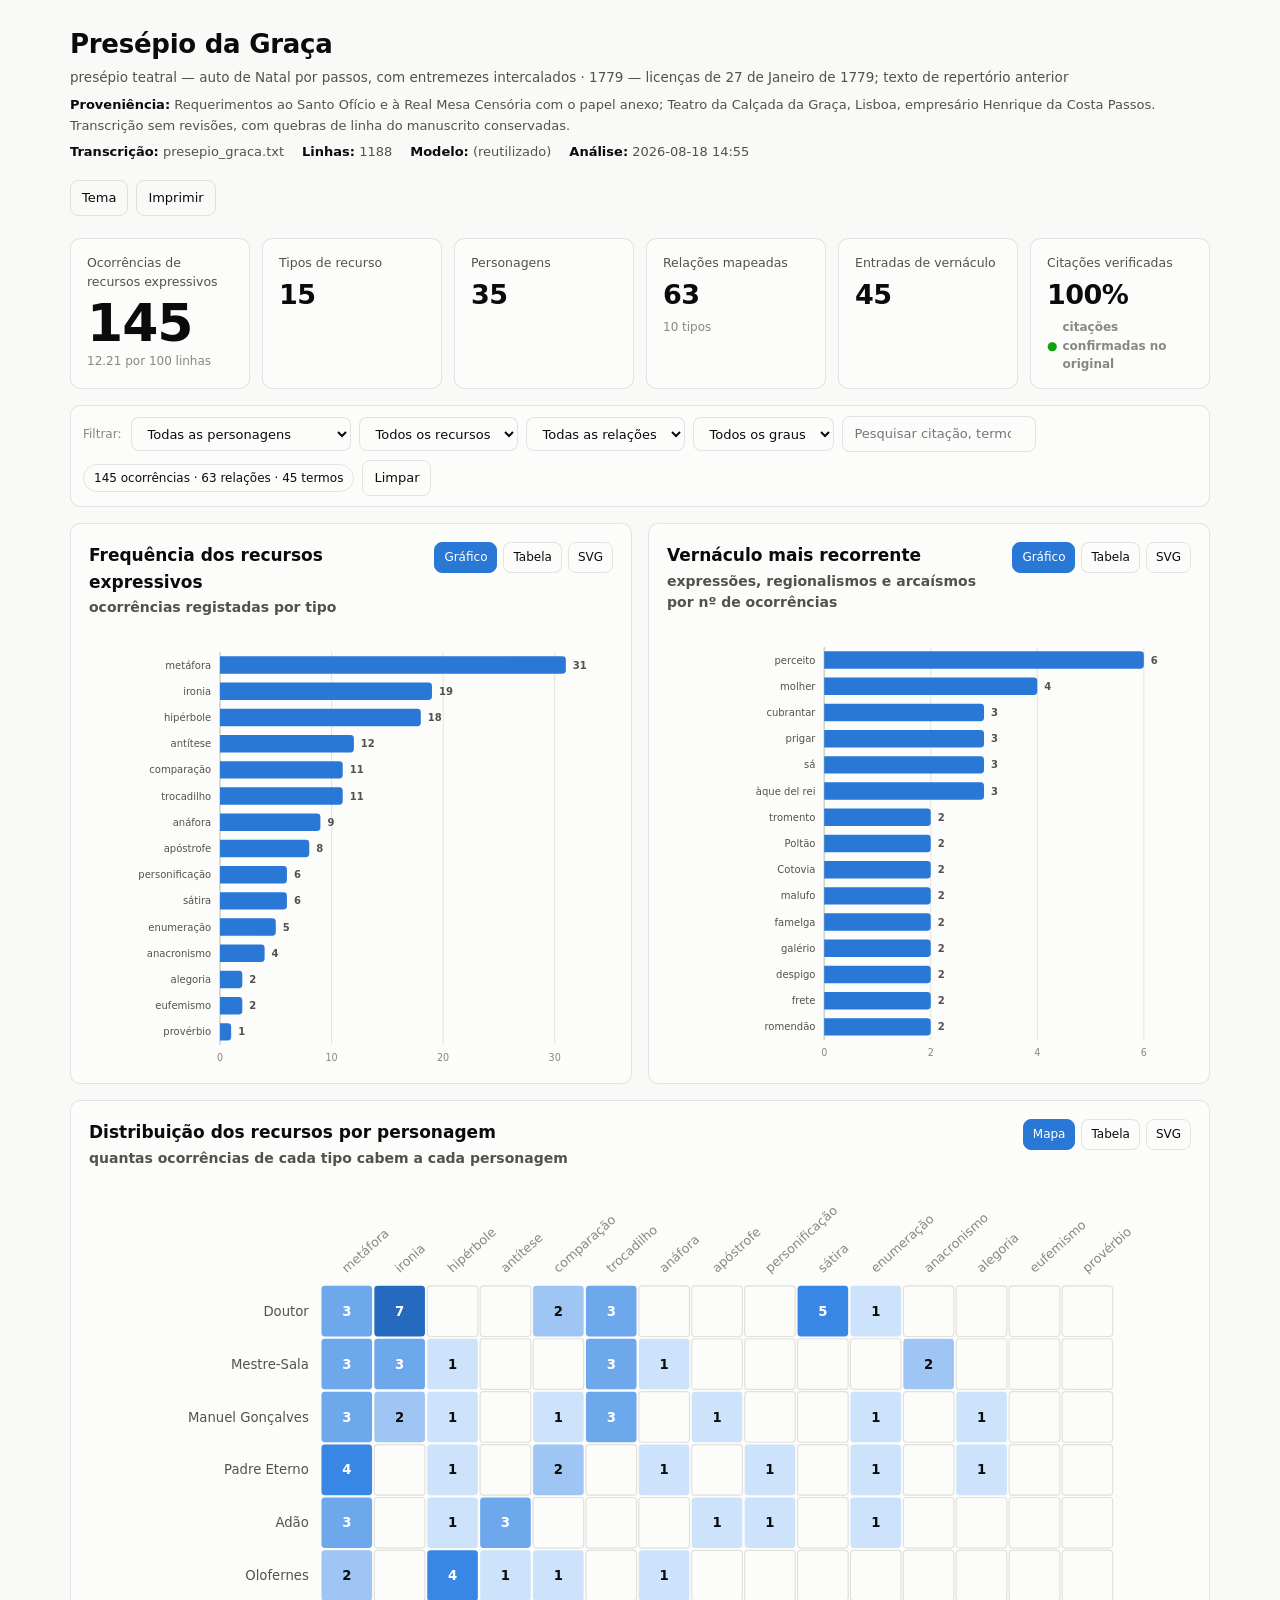
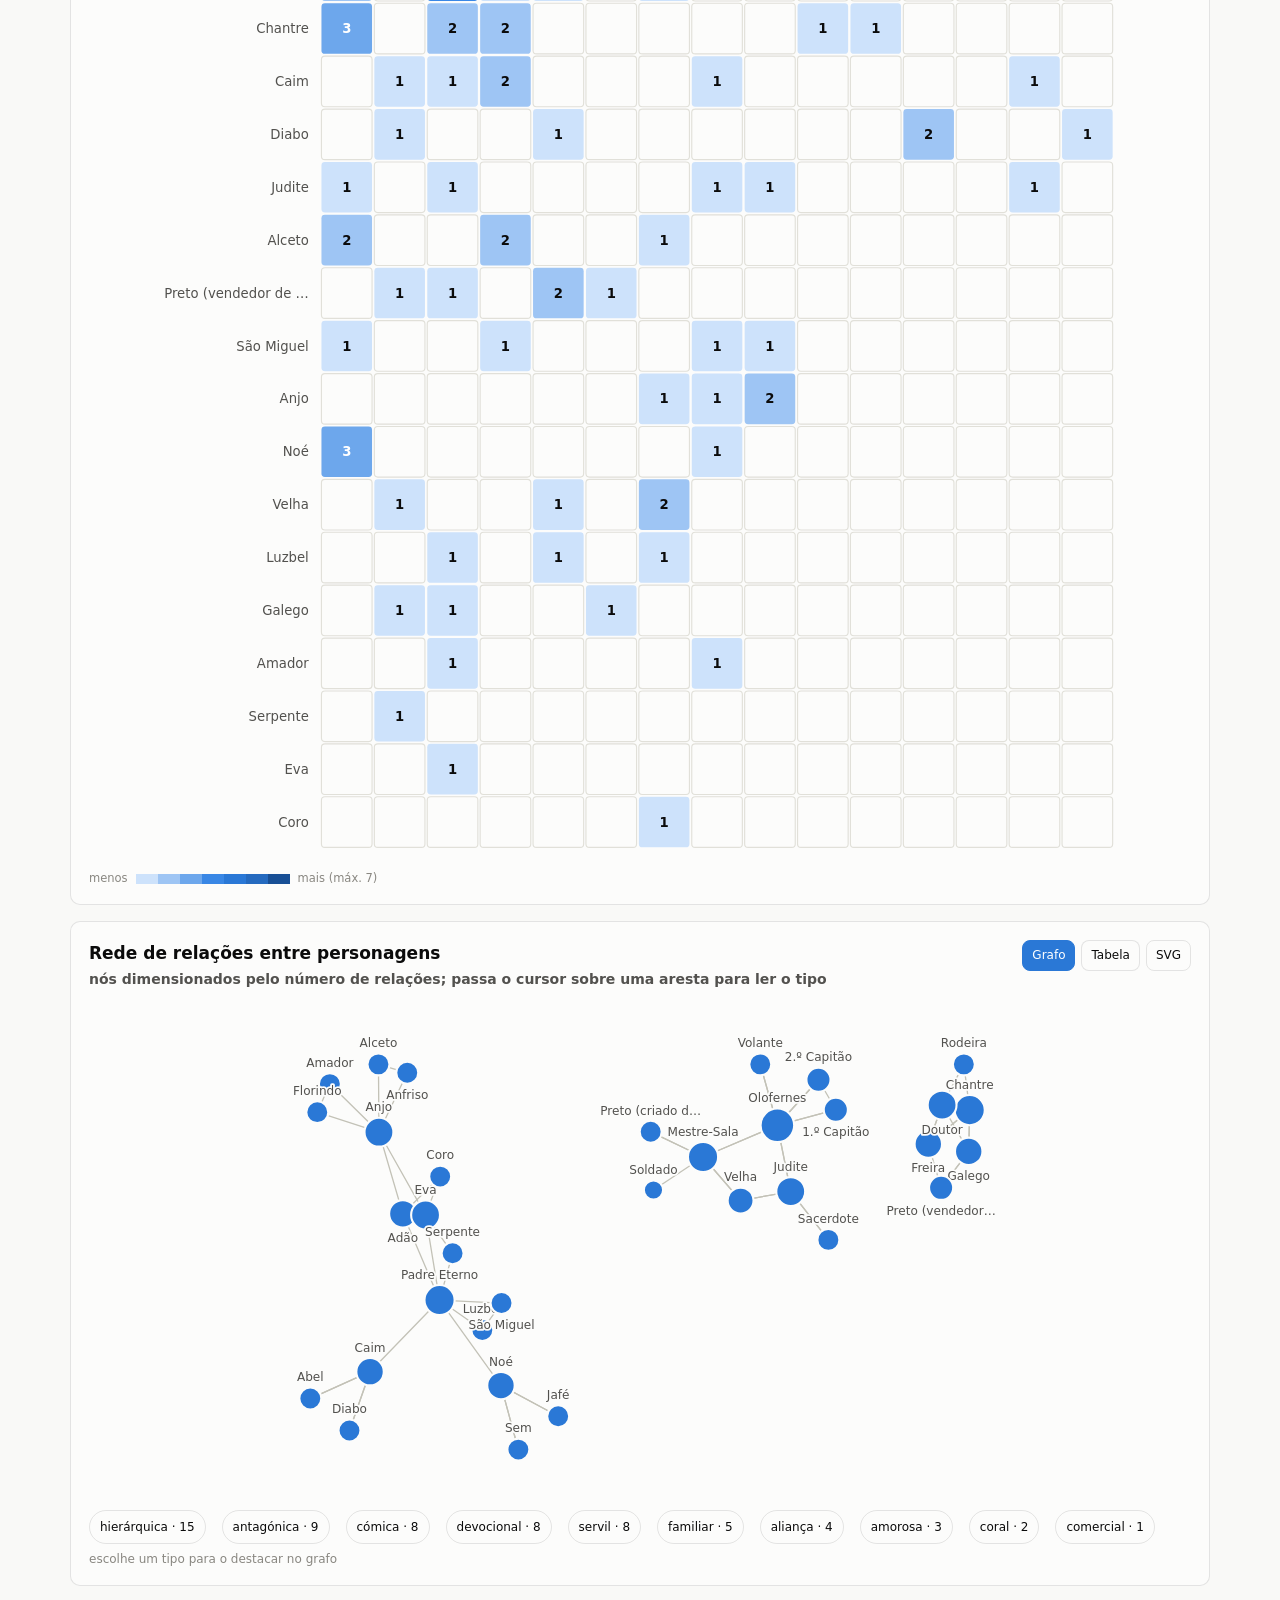
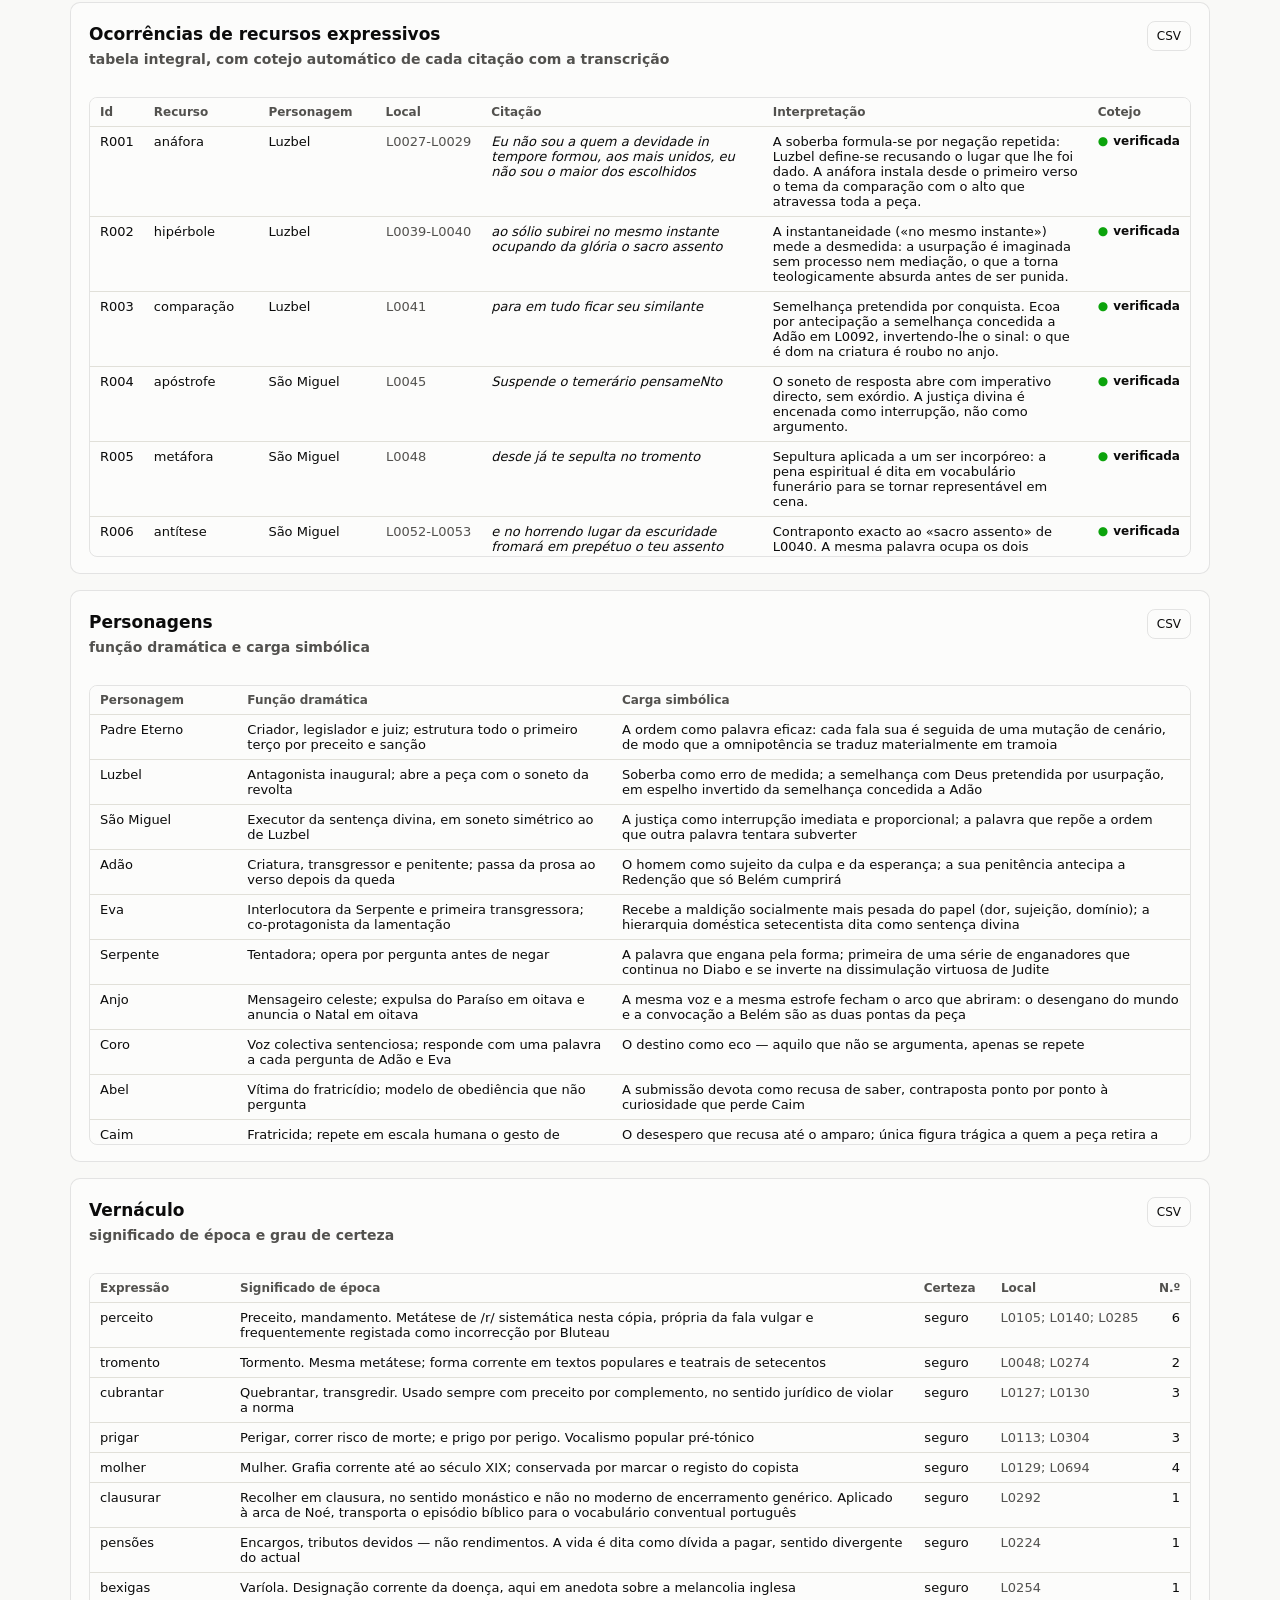
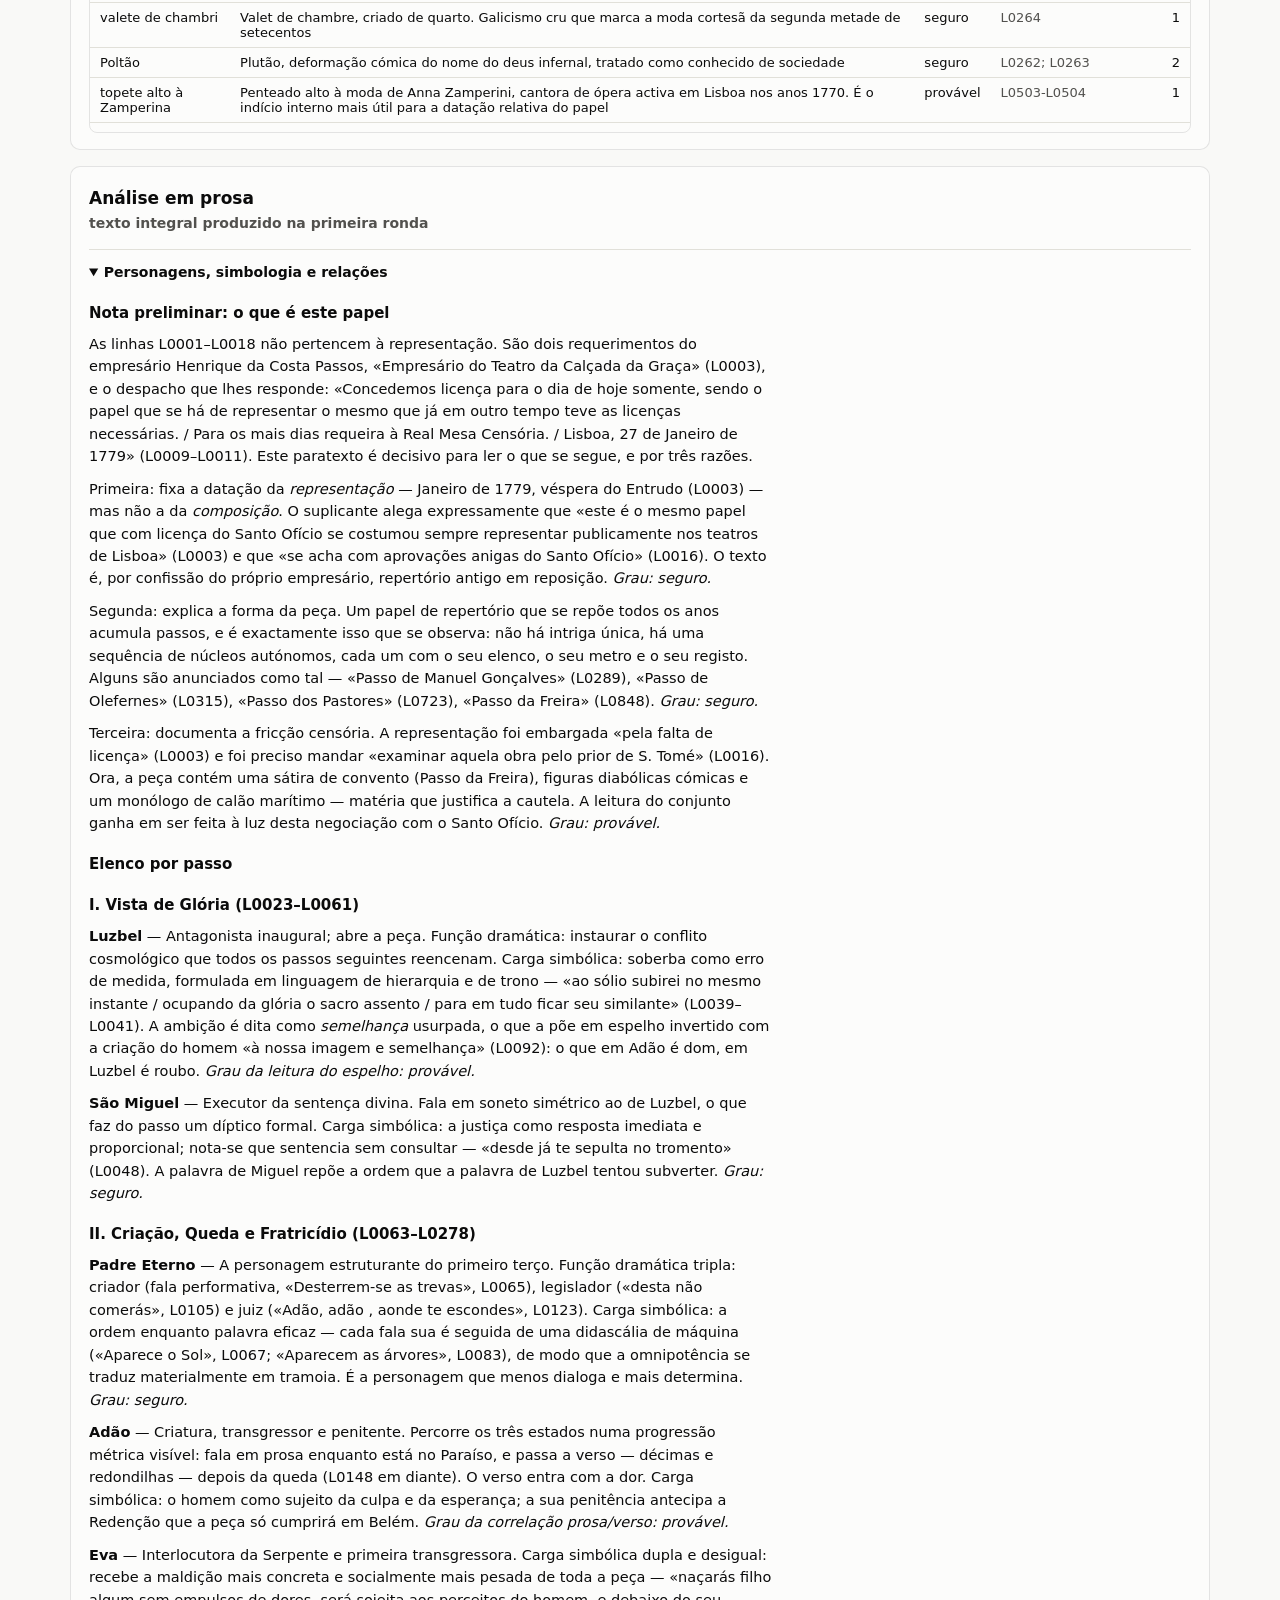
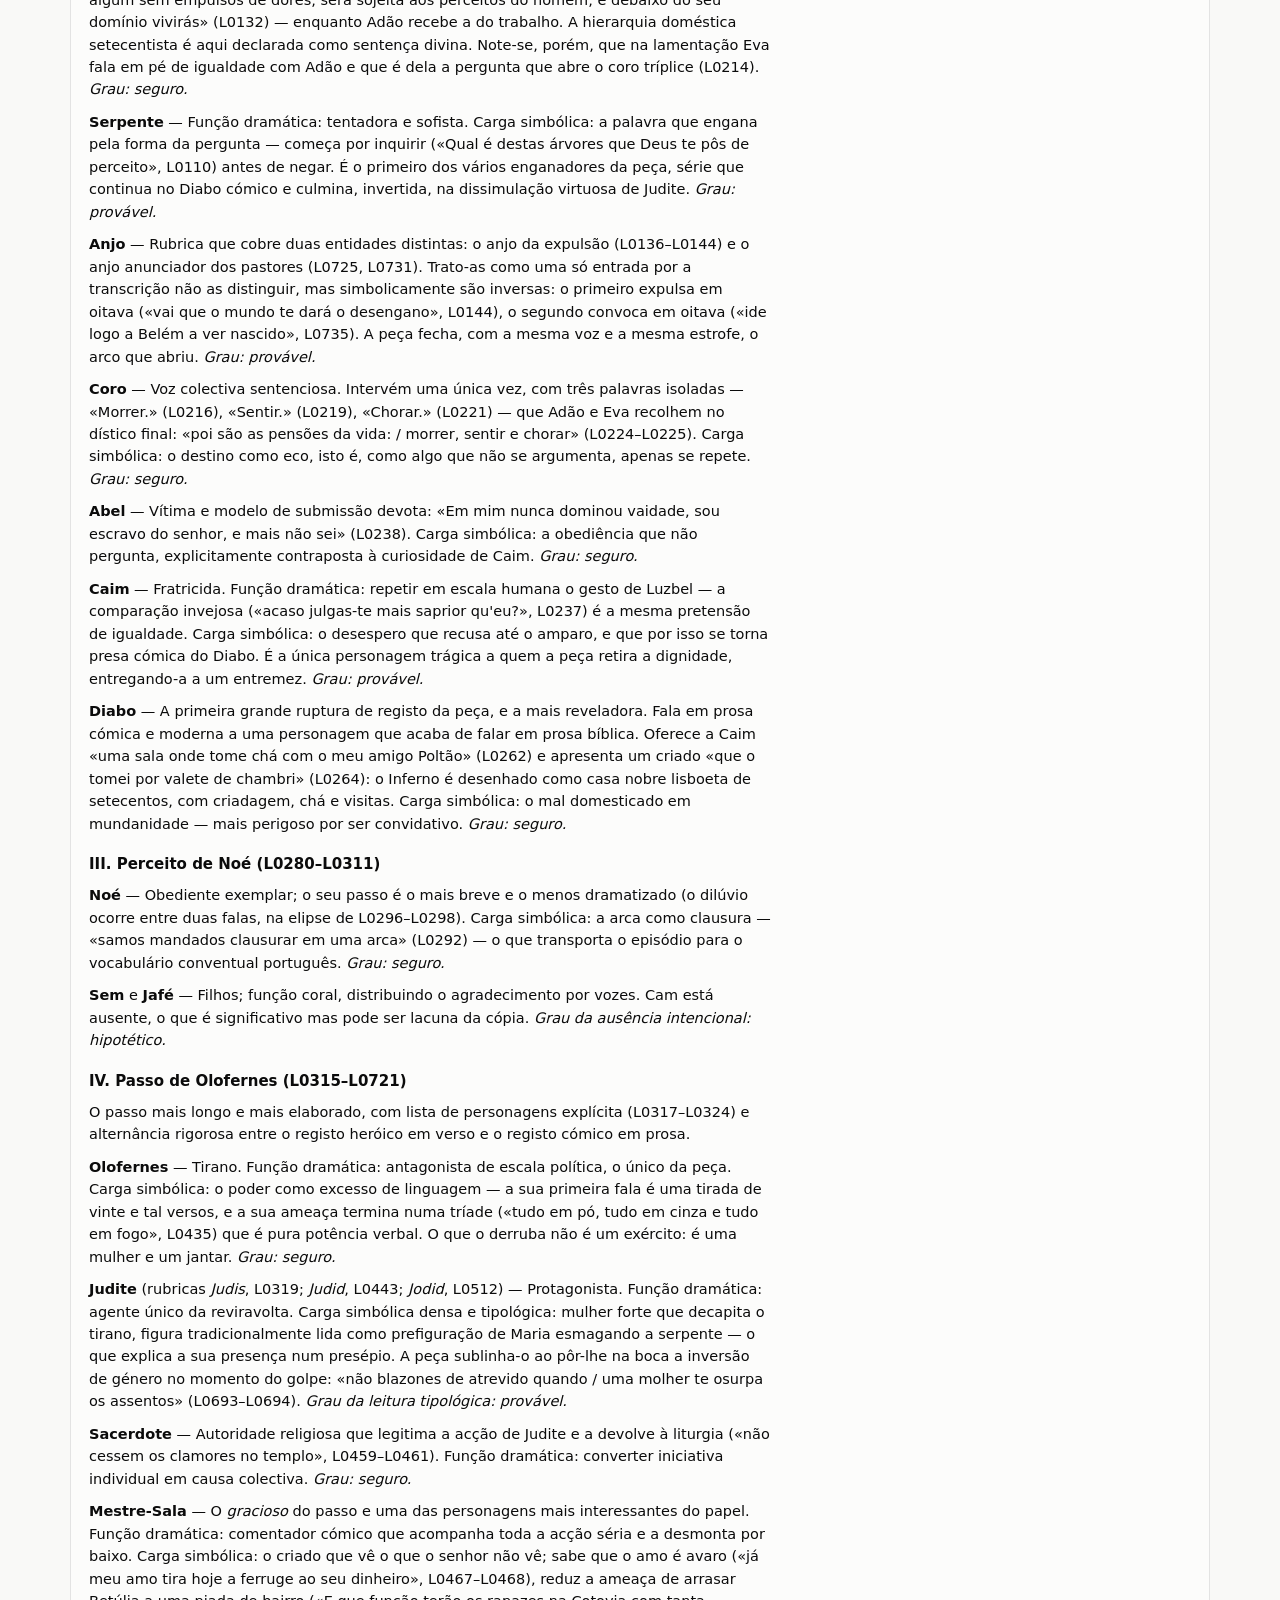
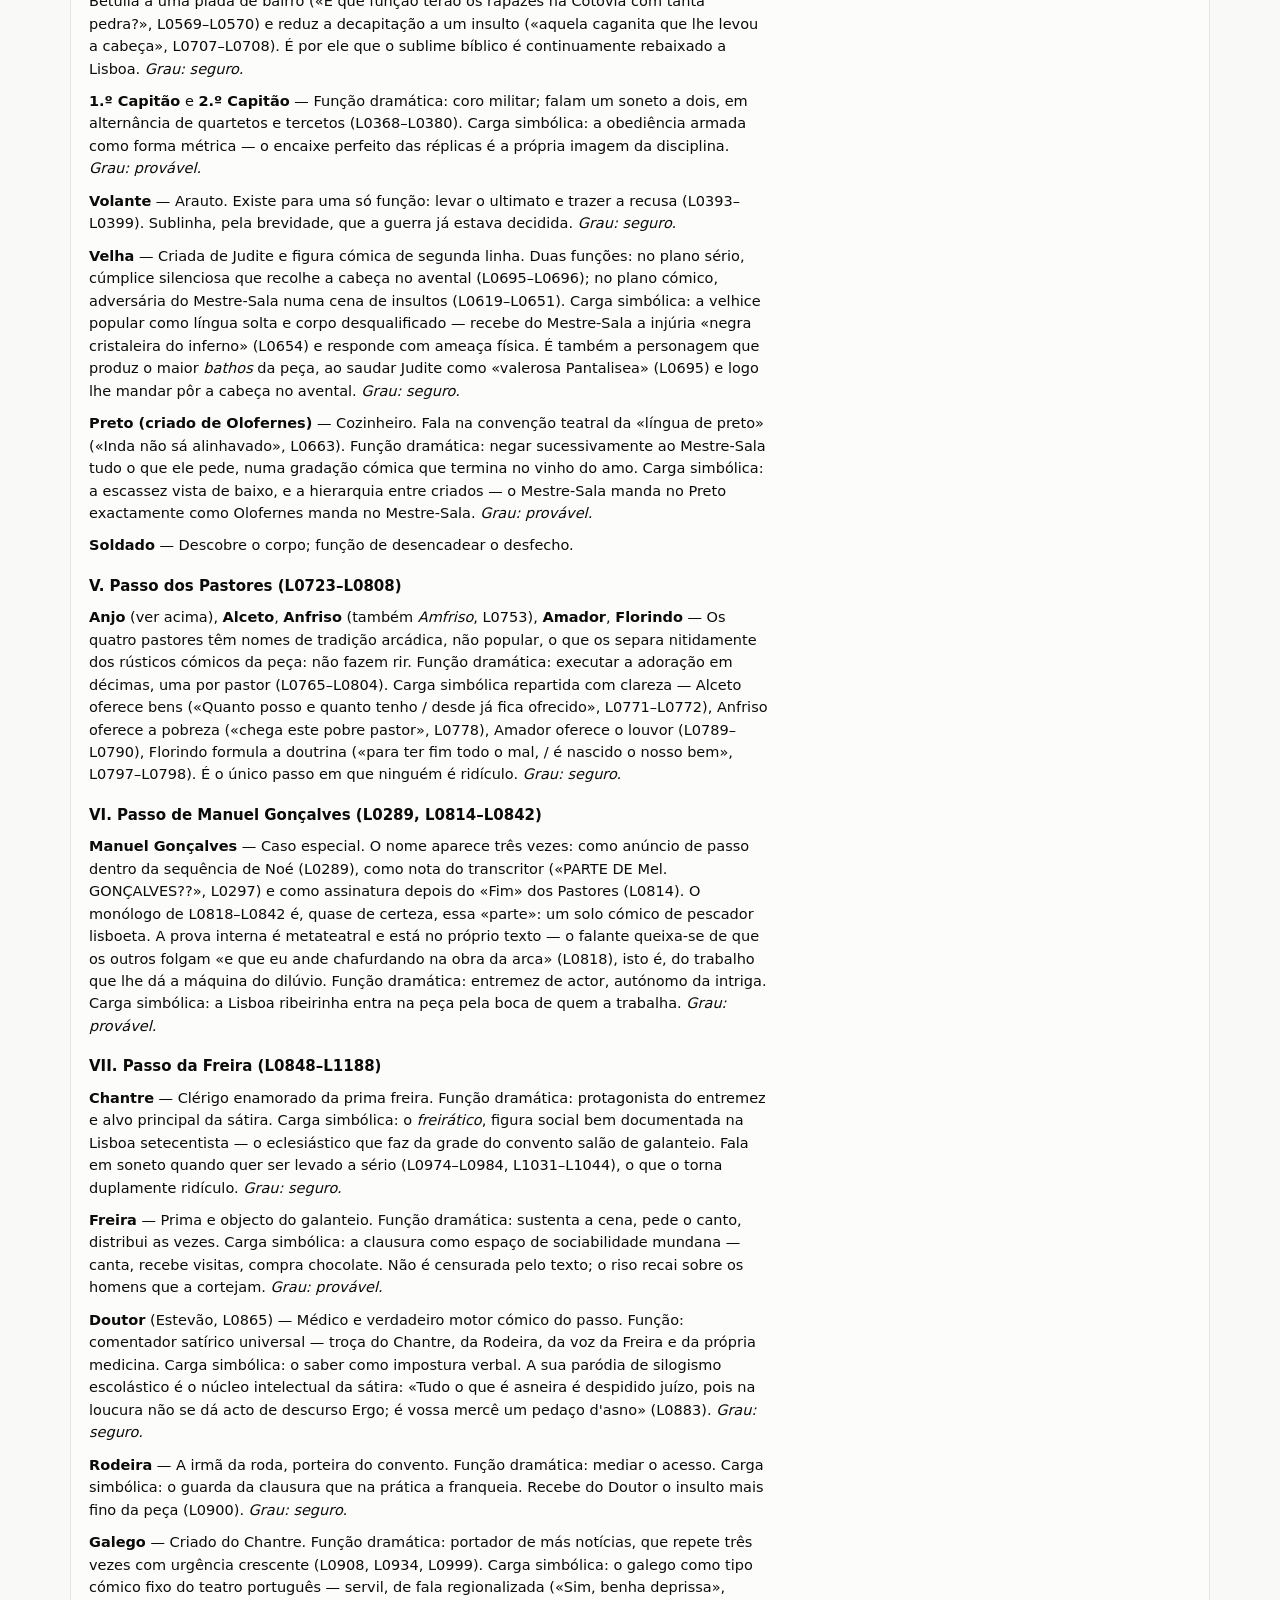
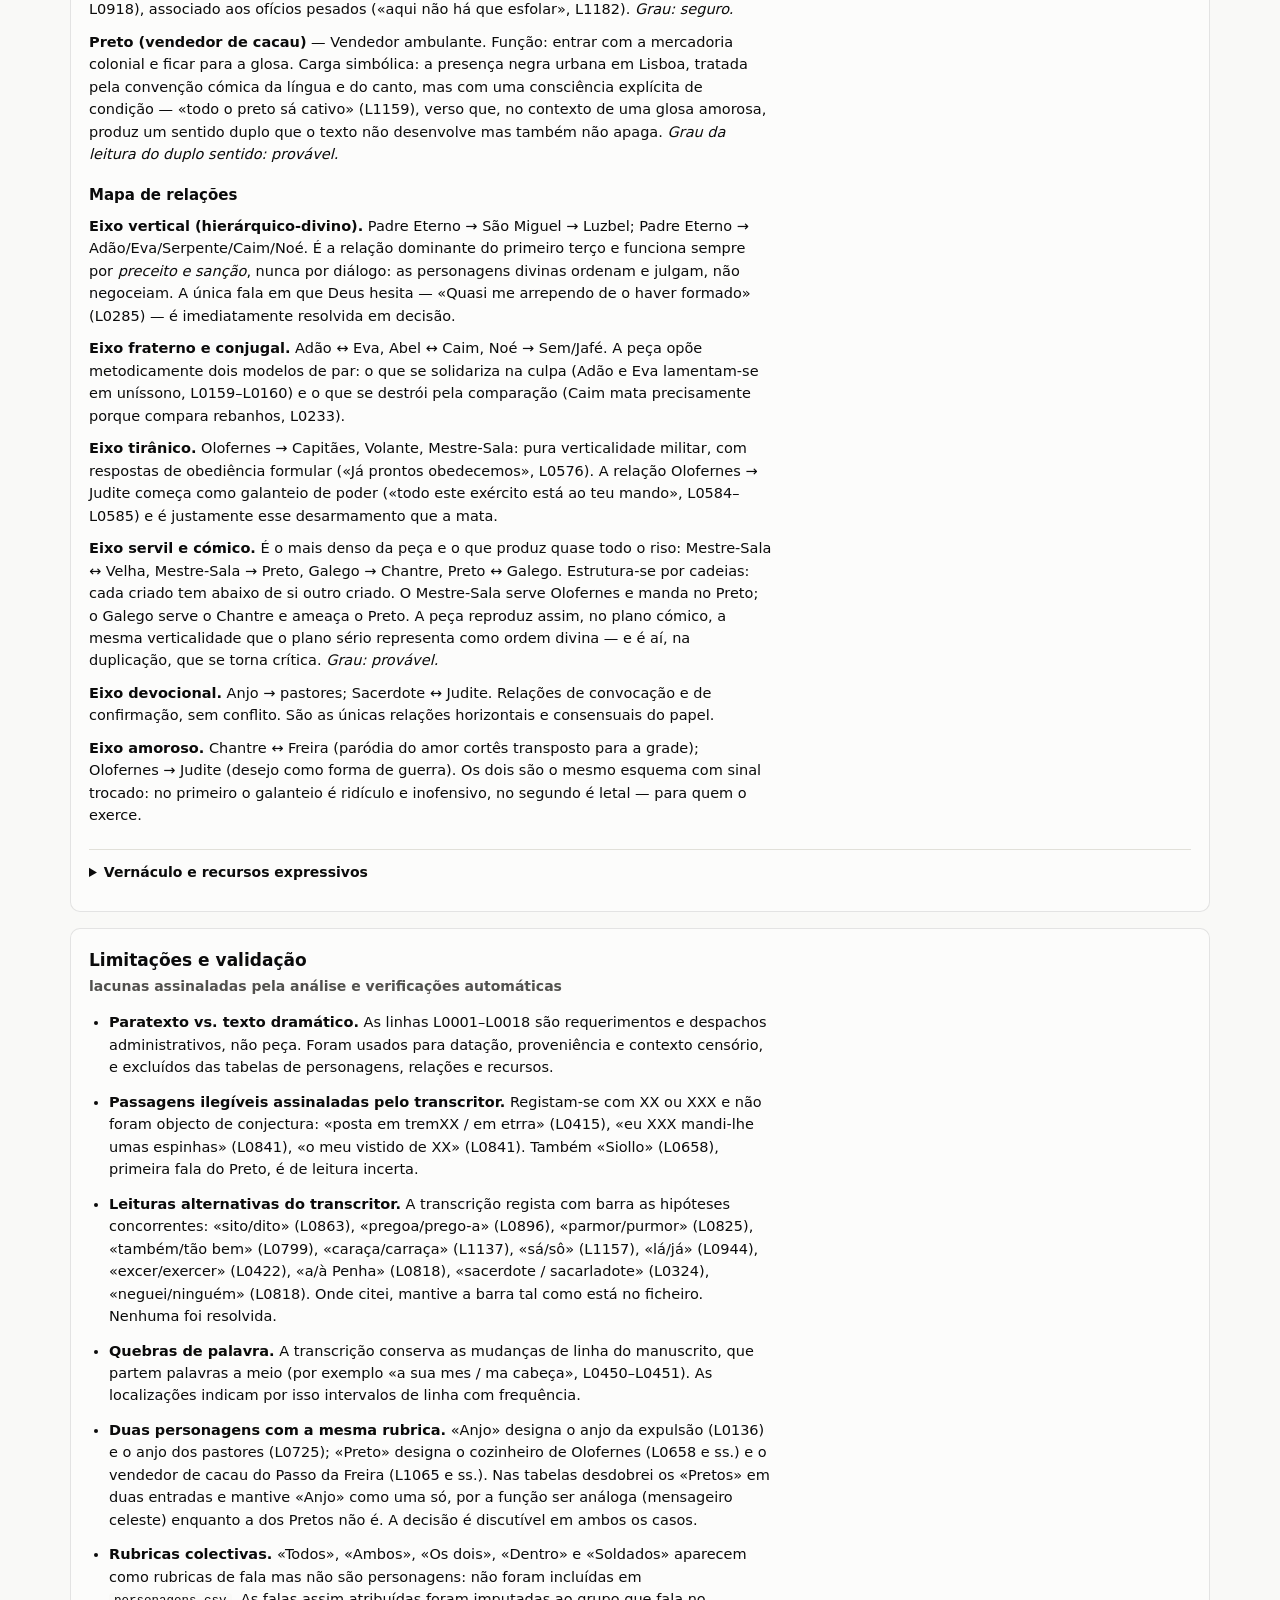
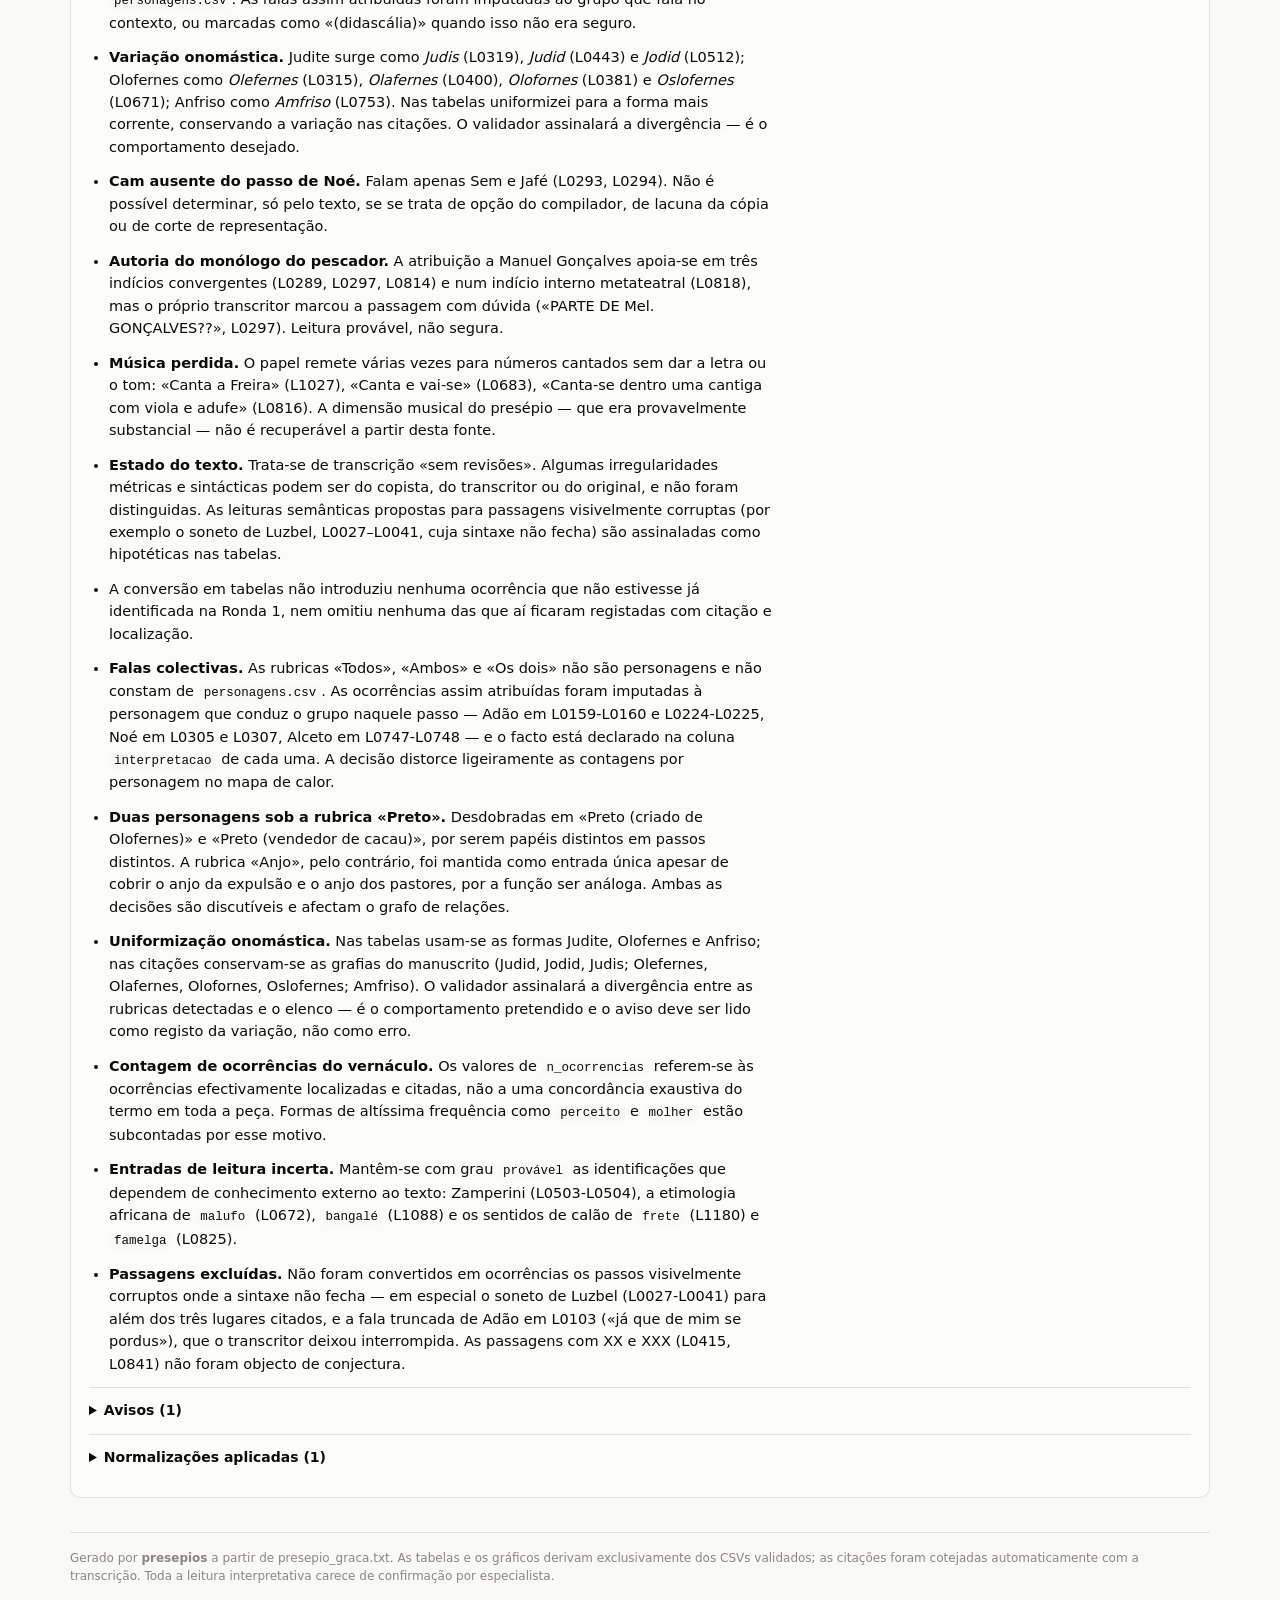
==== index.html @ 30b29af2 "Rename Dashbord_HTML_code.html to index.html" ====
<html lang="pt-PT"><head>
<meta charset="utf-8">
<meta name="viewport" content="width=device-width, initial-scale=1">
<title>Presépio da Graça — análise</title>
<style>
:root{
  color-scheme: light;
  --surface-1:#fcfcfb; --plane:#f9f9f7;
  --text-primary:#0b0b0b; --text-secondary:#52514e; --text-muted:#898781;
  --grid:#e1e0d9; --axis:#c3c2b7; --hairline:rgba(11,11,11,0.10);
  --series-1:#2a78d6; --series-2:#eb6834; --series-3:#1baf7a;
  --good:#0ca30c; --warning:#fab219; --serious:#ec835a; --critical:#d03b3b;
  --seq-0:#cde2fb; --seq-1:#9ec5f4; --seq-2:#6da7ec; --seq-3:#3987e5;
  --seq-4:#2a78d6; --seq-5:#256abf; --seq-6:#184f95;
  --radius:10px;
  --sans: system-ui, -apple-system, "Segoe UI", sans-serif;
}
@media (prefers-color-scheme: dark){
  :root:where(:not([data-theme="light"])){
    color-scheme: dark;
    --surface-1:#1a1a19; --plane:#0d0d0d;
    --text-primary:#ffffff; --text-secondary:#c3c2b7; --text-muted:#898781;
    --grid:#2c2c2a; --axis:#383835; --hairline:rgba(255,255,255,0.10);
    --series-1:#3987e5; --series-2:#d95926; --series-3:#199e70;
    --seq-0:#0d366b; --seq-1:#184f95; --seq-2:#256abf; --seq-3:#2a78d6;
    --seq-4:#3987e5; --seq-5:#6da7ec; --seq-6:#9ec5f4;
  }
}
:root[data-theme="dark"]{
  color-scheme: dark;
  --surface-1:#1a1a19; --plane:#0d0d0d;
  --text-primary:#ffffff; --text-secondary:#c3c2b7; --text-muted:#898781;
  --grid:#2c2c2a; --axis:#383835; --hairline:rgba(255,255,255,0.10);
  --series-1:#3987e5; --series-2:#d95926; --series-3:#199e70;
  --seq-0:#0d366b; --seq-1:#184f95; --seq-2:#256abf; --seq-3:#2a78d6;
  --seq-4:#3987e5; --seq-5:#6da7ec; --seq-6:#9ec5f4;
}

*{box-sizing:border-box}
body{
  margin:0; background:var(--plane); color:var(--text-primary);
  font-family:var(--sans); font-size:15px; line-height:1.55;
  -webkit-font-smoothing:antialiased;
}
.wrap{max-width:1180px; margin:0 auto; padding:28px 20px 80px}
h1{font-size:26px; line-height:1.25; margin:0 0 6px; font-weight:600; letter-spacing:-0.01em}
h2{font-size:17px; margin:0 0 2px; font-weight:600}
h3{font-size:14px; margin:0 0 14px; font-weight:600; color:var(--text-secondary)}
p{margin:0 0 10px}
a{color:var(--series-1)}
.sub{color:var(--text-secondary); font-size:13.5px; margin:0}
.muted{color:var(--text-muted)}

/* ---------- cabeçalho ---------- */
header.top{display:flex; gap:18px; align-items:flex-start; justify-content:space-between; margin-bottom:22px; flex-wrap:wrap}
.meta-list{display:flex; flex-wrap:wrap; gap:6px 18px; font-size:13px; color:var(--text-secondary); margin-top:8px}
.meta-list b{font-weight:600; color:var(--text-primary)}
button, select, input[type=search]{
  font:inherit; font-size:13px; color:var(--text-primary); background:var(--surface-1);
  border:1px solid var(--hairline); border-radius:8px; padding:7px 11px; cursor:pointer;
  min-height:34px;
}
input[type=search]{cursor:text; min-width:190px}
button:hover, select:hover{border-color:var(--axis)}
button.ghost{background:transparent}
button[aria-pressed="true"]{background:var(--series-1); border-color:var(--series-1); color:#fff}

/* ---------- cartões ---------- */
.grid{display:grid; gap:16px}
.card{
  background:var(--surface-1); border:1px solid var(--hairline);
  border-radius:var(--radius); padding:18px 18px 16px;
}
.card header{display:flex; justify-content:space-between; align-items:flex-start; gap:12px; margin-bottom:12px}
.card header .acts{display:flex; gap:6px; flex-shrink:0}
.card header .acts button{padding:5px 9px; min-height:0; font-size:12px}

/* ---------- tiles ---------- */
.tiles{display:grid; grid-template-columns:repeat(auto-fit,minmax(150px,1fr)); gap:12px; margin-bottom:16px}
.tile{background:var(--surface-1); border:1px solid var(--hairline); border-radius:var(--radius); padding:14px 16px}
.tile .lbl{font-size:12.5px; color:var(--text-secondary)}
.tile .val{font-size:27px; font-weight:600; letter-spacing:-0.02em; margin-top:2px}
.tile.hero .val{font-size:52px; line-height:1.05; margin-top:4px}
.tile .note{font-size:12px; color:var(--text-muted); margin-top:2px}
.badge{display:inline-flex; align-items:center; gap:5px; font-size:12px; font-weight:600}
.badge .dot{width:9px; height:9px; border-radius:50%; display:inline-block}

/* ---------- filtros ---------- */
.filters{
  display:flex; flex-wrap:wrap; gap:8px; align-items:center;
  background:var(--surface-1); border:1px solid var(--hairline);
  border-radius:var(--radius); padding:10px 12px; margin-bottom:16px;
}
.filters .lbl{font-size:12px; color:var(--text-muted); margin-right:2px}
.filters .spacer{flex:1}
.chip{
  display:inline-flex; align-items:center; gap:6px; font-size:12px;
  border:1px solid var(--hairline); border-radius:999px; padding:4px 10px; background:transparent;
}

/* ---------- gráficos ---------- */
svg{display:block; width:100%; height:auto; overflow:visible}
.tick{fill:var(--text-muted); font-size:11px}
.lbl-mark{fill:var(--text-secondary); font-size:11.5px}
.val-mark{fill:var(--text-secondary); font-size:11.5px; font-weight:600}
.gridline{stroke:var(--grid); stroke-width:1}
.axisline{stroke:var(--axis); stroke-width:1}
.legend{display:flex; flex-wrap:wrap; gap:6px 16px; font-size:12px; color:var(--text-secondary); margin-top:12px}
.legend .key{display:inline-flex; align-items:center; gap:6px}
.legend .swatch{width:11px; height:11px; border-radius:3px; display:inline-block}
.scale{display:flex; align-items:center; gap:8px; font-size:11.5px; color:var(--text-muted); margin-top:10px}
.scale .steps{display:flex}
.scale .steps i{width:22px; height:10px; display:block}

/* ---------- tabelas ---------- */
.tbl-wrap{overflow:auto; max-height:460px; border:1px solid var(--hairline); border-radius:8px}
table{border-collapse:collapse; width:100%; font-size:13px}
th,td{text-align:left; padding:7px 10px; border-bottom:1px solid var(--grid); vertical-align:top}
th{position:sticky; top:0; background:var(--surface-1); font-weight:600; font-size:12px;
   color:var(--text-secondary); z-index:1; white-space:nowrap; cursor:pointer}
th:after{content:""; }
tbody tr:hover{background:color-mix(in srgb, var(--series-1) 7%, transparent)}
td.num{text-align:right; font-variant-numeric:tabular-nums; white-space:nowrap}
td.loc{white-space:nowrap; font-variant-numeric:tabular-nums; color:var(--text-secondary)}
.cit{font-style:italic}
.hidden{display:none !important}

/* ---------- tooltip ---------- */
#tip{
  position:fixed; pointer-events:none; z-index:50; max-width:330px;
  background:var(--surface-1); color:var(--text-primary);
  border:1px solid var(--hairline); border-radius:8px; padding:9px 11px;
  font-size:12.5px; line-height:1.45; box-shadow:0 6px 22px rgba(0,0,0,.16);
  opacity:0; transition:opacity .1s;
}
#tip b{display:block; margin-bottom:3px}
#tip .q{font-style:italic; color:var(--text-secondary)}

/* ---------- prosa ---------- */
.prosa{font-size:14.5px; max-width:74ch}
.prosa h1,.prosa h2,.prosa h3,.prosa h4{margin:18px 0 8px; font-size:15px}
.prosa ul{padding-left:20px; margin:0 0 12px}
.prosa code{background:var(--plane); padding:1px 5px; border-radius:4px; font-size:12.5px}
details{border-top:1px solid var(--grid); padding:12px 0}
details summary{cursor:pointer; font-weight:600; font-size:14px}
.aviso-list{margin:8px 0 0; padding-left:18px; font-size:13px; color:var(--text-secondary)}
footer{margin-top:34px; padding-top:16px; border-top:1px solid var(--grid);
       font-size:12px; color:var(--text-muted)}
@media print{
  body{background:#fff}
  .filters,.card header .acts,button{display:none !important}
  .card{break-inside:avoid}
}
</style>
</head>
<body>
<div class="wrap">

<header class="top">
  <div>
    <h1 id="titulo">Presépio da Graça</h1>
    <p class="sub" id="subtitulo">presépio teatral — auto de Natal por passos, com entremezes intercalados · 1779 — licenças de 27 de Janeiro de 1779; texto de repertório anterior</p>
    <div class="meta-list" id="meta"><span><b>Proveniência:</b> Requerimentos ao Santo Ofício e à Real Mesa Censória com o papel anexo; Teatro da Calçada da Graça, Lisboa, empresário Henrique da Costa Passos. Transcrição sem revisões, com quebras de linha do manuscrito conservadas.
</span><span><b>Transcrição:</b> presepio_graca.txt</span><span><b>Linhas:</b> 1188</span><span><b>Modelo:</b> (reutilizado)</span><span><b>Análise:</b> 2026-08-18 14:55</span></div>
  </div>
  <div style="display:flex; gap:8px">
    <button id="tema" class="ghost" title="Alternar tema claro/escuro">Tema</button>
    <button id="imprimir" class="ghost">Imprimir</button>
  </div>
</header>

<section class="tiles" id="tiles"><div class="tile hero"><div class="lbl">Ocorrências de recursos expressivos</div><div class="val">145</div><div class="note">12.21 por 100 linhas</div></div><div class="tile "><div class="lbl">Tipos de recurso</div><div class="val">15</div></div><div class="tile "><div class="lbl">Personagens</div><div class="val">35</div></div><div class="tile "><div class="lbl">Relações mapeadas</div><div class="val">63</div><div class="note">10 tipos</div></div><div class="tile "><div class="lbl">Entradas de vernáculo</div><div class="val">45</div></div><div class="tile "><div class="lbl">Citações verificadas</div><div class="val">100%</div><div class="note"><span class="badge"><span style="color:#0ca30c">●</span>citações confirmadas no original</span></div></div></section>

<div class="filters" role="group" aria-label="Filtros aplicados a todos os gráficos e tabelas">
  <span class="lbl">Filtrar:</span>
  <select id="f-personagem" aria-label="Personagem"><option value="">Todas as personagens</option><option value="1.º Capitão">1.º Capitão</option><option value="2.º Capitão">2.º Capitão</option><option value="Abel">Abel</option><option value="Adão">Adão</option><option value="Alceto">Alceto</option><option value="Amador">Amador</option><option value="Anfriso">Anfriso</option><option value="Anjo">Anjo</option><option value="Caim">Caim</option><option value="Chantre">Chantre</option><option value="Coro">Coro</option><option value="Diabo">Diabo</option><option value="Doutor">Doutor</option><option value="Eva">Eva</option><option value="Florindo">Florindo</option><option value="Freira">Freira</option><option value="Galego">Galego</option><option value="Jafé">Jafé</option><option value="Judite">Judite</option><option value="Luzbel">Luzbel</option><option value="Manuel Gonçalves">Manuel Gonçalves</option><option value="Mestre-Sala">Mestre-Sala</option><option value="Noé">Noé</option><option value="Olofernes">Olofernes</option><option value="Padre Eterno">Padre Eterno</option><option value="Preto (criado de Olofernes)">Preto (criado de Olofernes)</option><option value="Preto (vendedor de cacau)">Preto (vendedor de cacau)</option><option value="Rodeira">Rodeira</option><option value="Sacerdote">Sacerdote</option><option value="São Miguel">São Miguel</option><option value="Sem">Sem</option><option value="Serpente">Serpente</option><option value="Soldado">Soldado</option><option value="Velha">Velha</option><option value="Volante">Volante</option></select>
  <select id="f-tipo" aria-label="Tipo de recurso"><option value="">Todos os recursos</option><option value="alegoria">alegoria</option><option value="anacronismo">anacronismo</option><option value="anáfora">anáfora</option><option value="antítese">antítese</option><option value="apóstrofe">apóstrofe</option><option value="comparação">comparação</option><option value="enumeração">enumeração</option><option value="eufemismo">eufemismo</option><option value="hipérbole">hipérbole</option><option value="ironia">ironia</option><option value="metáfora">metáfora</option><option value="personificação">personificação</option><option value="provérbio">provérbio</option><option value="sátira">sátira</option><option value="trocadilho">trocadilho</option></select>
  <select id="f-relacao" aria-label="Tipo de relação"><option value="">Todas as relações</option><option value="aliança">aliança</option><option value="amorosa">amorosa</option><option value="antagónica">antagónica</option><option value="comercial">comercial</option><option value="cómica">cómica</option><option value="coral">coral</option><option value="devocional">devocional</option><option value="familiar">familiar</option><option value="hierárquica">hierárquica</option><option value="servil">servil</option></select>
  <select id="f-certeza" aria-label="Grau de certeza"><option value="">Todos os graus</option><option value="provável">provável</option><option value="seguro">seguro</option></select>
  <input type="search" id="f-texto" placeholder="Pesquisar citação, termo…" aria-label="Pesquisa livre">
  <span class="spacer"></span>
  <span class="chip" id="contador">145 ocorrências · 63 relações · 45 termos</span>
  <button id="limpar" class="ghost">Limpar</button>
</div>

<section class="grid" style="grid-template-columns:repeat(auto-fit,minmax(430px,1fr))">
  <div class="card" id="card-freq">
    <header>
      <div><h2>Frequência dos recursos expressivos</h2><h3>ocorrências registadas por tipo</h3></div>
      <div class="acts">
        <button data-view="chart" aria-pressed="true">Gráfico</button>
        <button data-view="table" aria-pressed="false">Tabela</button>
        <button data-svg="freq" class="ghost" title="Descarregar SVG">SVG</button>
      </div>
    </header>
    <div class="view-chart"><svg id="svg-freq" role="img" aria-label="Gráfico de barras da frequência dos recursos expressivos" viewBox="0 0 600 484" style="max-height: 605px;"><line x1="150" x2="150" y1="8" y2="458" class="gridline"></line><text x="150" y="476" class="tick" text-anchor="middle">0</text><line x1="277.741935483871" x2="277.741935483871" y1="8" y2="458" class="gridline"></line><text x="277.741935483871" y="476" class="tick" text-anchor="middle">10</text><line x1="405.48387096774195" x2="405.48387096774195" y1="8" y2="458" class="gridline"></line><text x="405.48387096774195" y="476" class="tick" text-anchor="middle">20</text><line x1="533.2258064516129" x2="533.2258064516129" y1="8" y2="458" class="gridline"></line><text x="533.2258064516129" y="476" class="tick" text-anchor="middle">30</text><line x1="150" x2="150" y1="8" y2="458" class="axisline"></line><g tabindex="0" role="listitem" style="cursor: pointer;"><path d="M150,13 H542 a4,4 0 0 1 4,4 V29 a4,4 0 0 1 -4,4 H150 Z" fill="#2a78d6"></path><text x="140" y="27" class="lbl-mark" text-anchor="end">metáfora</text><text x="554" y="27" class="val-mark">31</text></g><g tabindex="0" role="listitem" style="cursor: pointer;"><path d="M150,43 H388.7096774193549 a4,4 0 0 1 4,4 V59 a4,4 0 0 1 -4,4 H150 Z" fill="#2a78d6"></path><text x="140" y="57" class="lbl-mark" text-anchor="end">ironia</text><text x="400.7096774193549" y="57" class="val-mark">19</text></g><g tabindex="0" role="listitem" style="cursor: pointer;"><path d="M150,73 H375.93548387096774 a4,4 0 0 1 4,4 V89 a4,4 0 0 1 -4,4 H150 Z" fill="#2a78d6"></path><text x="140" y="87" class="lbl-mark" text-anchor="end">hipérbole</text><text x="387.93548387096774" y="87" class="val-mark">18</text></g><g tabindex="0" role="listitem" style="cursor: pointer;"><path d="M150,103 H299.2903225806451 a4,4 0 0 1 4,4 V119 a4,4 0 0 1 -4,4 H150 Z" fill="#2a78d6"></path><text x="140" y="117" class="lbl-mark" text-anchor="end">antítese</text><text x="311.2903225806451" y="117" class="val-mark">12</text></g><g tabindex="0" role="listitem" style="cursor: pointer;"><path d="M150,133 H286.51612903225805 a4,4 0 0 1 4,4 V149 a4,4 0 0 1 -4,4 H150 Z" fill="#2a78d6"></path><text x="140" y="147" class="lbl-mark" text-anchor="end">comparação</text><text x="298.51612903225805" y="147" class="val-mark">11</text></g><g tabindex="0" role="listitem" style="cursor: pointer;"><path d="M150,163 H286.51612903225805 a4,4 0 0 1 4,4 V179 a4,4 0 0 1 -4,4 H150 Z" fill="#2a78d6"></path><text x="140" y="177" class="lbl-mark" text-anchor="end">trocadilho</text><text x="298.51612903225805" y="177" class="val-mark">11</text></g><g tabindex="0" role="listitem" style="cursor: pointer;"><path d="M150,193 H260.9677419354839 a4,4 0 0 1 4,4 V209 a4,4 0 0 1 -4,4 H150 Z" fill="#2a78d6"></path><text x="140" y="207" class="lbl-mark" text-anchor="end">anáfora</text><text x="272.9677419354839" y="207" class="val-mark">9</text></g><g tabindex="0" role="listitem" style="cursor: pointer;"><path d="M150,223 H248.19354838709677 a4,4 0 0 1 4,4 V239 a4,4 0 0 1 -4,4 H150 Z" fill="#2a78d6"></path><text x="140" y="237" class="lbl-mark" text-anchor="end">apóstrofe</text><text x="260.19354838709677" y="237" class="val-mark">8</text></g><g tabindex="0" role="listitem" style="cursor: pointer;"><path d="M150,253 H222.64516129032256 a4,4 0 0 1 4,4 V269 a4,4 0 0 1 -4,4 H150 Z" fill="#2a78d6"></path><text x="140" y="267" class="lbl-mark" text-anchor="end">personificação</text><text x="234.64516129032256" y="267" class="val-mark">6</text></g><g tabindex="0" role="listitem" style="cursor: pointer;"><path d="M150,283 H222.64516129032256 a4,4 0 0 1 4,4 V299 a4,4 0 0 1 -4,4 H150 Z" fill="#2a78d6"></path><text x="140" y="297" class="lbl-mark" text-anchor="end">sátira</text><text x="234.64516129032256" y="297" class="val-mark">6</text></g><g tabindex="0" role="listitem" style="cursor: pointer;"><path d="M150,313 H209.8709677419355 a4,4 0 0 1 4,4 V329 a4,4 0 0 1 -4,4 H150 Z" fill="#2a78d6"></path><text x="140" y="327" class="lbl-mark" text-anchor="end">enumeração</text><text x="221.8709677419355" y="327" class="val-mark">5</text></g><g tabindex="0" role="listitem" style="cursor: pointer;"><path d="M150,343 H197.09677419354838 a4,4 0 0 1 4,4 V359 a4,4 0 0 1 -4,4 H150 Z" fill="#2a78d6"></path><text x="140" y="357" class="lbl-mark" text-anchor="end">anacronismo</text><text x="209.09677419354838" y="357" class="val-mark">4</text></g><g tabindex="0" role="listitem" style="cursor: pointer;"><path d="M150,373 H171.5483870967742 a4,4 0 0 1 4,4 V389 a4,4 0 0 1 -4,4 H150 Z" fill="#2a78d6"></path><text x="140" y="387" class="lbl-mark" text-anchor="end">alegoria</text><text x="183.5483870967742" y="387" class="val-mark">2</text></g><g tabindex="0" role="listitem" style="cursor: pointer;"><path d="M150,403 H171.5483870967742 a4,4 0 0 1 4,4 V419 a4,4 0 0 1 -4,4 H150 Z" fill="#2a78d6"></path><text x="140" y="417" class="lbl-mark" text-anchor="end">eufemismo</text><text x="183.5483870967742" y="417" class="val-mark">2</text></g><g tabindex="0" role="listitem" style="cursor: pointer;"><path d="M150,433 H158.7741935483871 a4,4 0 0 1 4,4 V449 a4,4 0 0 1 -4,4 H150 Z" fill="#2a78d6"></path><text x="140" y="447" class="lbl-mark" text-anchor="end">provérbio</text><text x="170.7741935483871" y="447" class="val-mark">1</text></g></svg></div>
    <div class="view-table hidden" id="tbl-freq"><div class="tbl-wrap"><table><thead><tr><th data-k="tipo_recurso">Tipo de recurso</th><th data-k="n_ocorrencias">Ocorrências</th></tr></thead><tbody><tr><td class="">metáfora</td><td class="num">31</td></tr><tr><td class="">ironia</td><td class="num">19</td></tr><tr><td class="">hipérbole</td><td class="num">18</td></tr><tr><td class="">antítese</td><td class="num">12</td></tr><tr><td class="">comparação</td><td class="num">11</td></tr><tr><td class="">trocadilho</td><td class="num">11</td></tr><tr><td class="">anáfora</td><td class="num">9</td></tr><tr><td class="">apóstrofe</td><td class="num">8</td></tr><tr><td class="">personificação</td><td class="num">6</td></tr><tr><td class="">sátira</td><td class="num">6</td></tr><tr><td class="">enumeração</td><td class="num">5</td></tr><tr><td class="">anacronismo</td><td class="num">4</td></tr><tr><td class="">alegoria</td><td class="num">2</td></tr><tr><td class="">eufemismo</td><td class="num">2</td></tr><tr><td class="">provérbio</td><td class="num">1</td></tr></tbody></table></div></div>
  </div>

  <div class="card" id="card-vern">
    <header>
      <div><h2>Vernáculo mais recorrente</h2><h3>expressões, regionalismos e arcaísmos por nº de ocorrências</h3></div>
      <div class="acts">
        <button data-view="chart" aria-pressed="true">Gráfico</button>
        <button data-view="table" aria-pressed="false">Tabela</button>
        <button data-svg="vern" class="ghost" title="Descarregar SVG">SVG</button>
      </div>
    </header>
    <div class="view-chart"><svg id="svg-vern" role="img" aria-label="Gráfico de barras das expressões vernaculares mais frequentes" viewBox="0 0 600 484" style="max-height: 605px;"><line x1="180" x2="180" y1="8" y2="458" class="gridline"></line><text x="180" y="476" class="tick" text-anchor="middle">0</text><line x1="302" x2="302" y1="8" y2="458" class="gridline"></line><text x="302" y="476" class="tick" text-anchor="middle">2</text><line x1="424" x2="424" y1="8" y2="458" class="gridline"></line><text x="424" y="476" class="tick" text-anchor="middle">4</text><line x1="546" x2="546" y1="8" y2="458" class="gridline"></line><text x="546" y="476" class="tick" text-anchor="middle">6</text><line x1="180" x2="180" y1="8" y2="458" class="axisline"></line><g tabindex="0" role="listitem"><path d="M180,13 H542 a4,4 0 0 1 4,4 V29 a4,4 0 0 1 -4,4 H180 Z" fill="#2a78d6"></path><text x="170" y="27" class="lbl-mark" text-anchor="end">perceito</text><text x="554" y="27" class="val-mark">6</text></g><g tabindex="0" role="listitem"><path d="M180,43 H420 a4,4 0 0 1 4,4 V59 a4,4 0 0 1 -4,4 H180 Z" fill="#2a78d6"></path><text x="170" y="57" class="lbl-mark" text-anchor="end">molher</text><text x="432" y="57" class="val-mark">4</text></g><g tabindex="0" role="listitem"><path d="M180,73 H359 a4,4 0 0 1 4,4 V89 a4,4 0 0 1 -4,4 H180 Z" fill="#2a78d6"></path><text x="170" y="87" class="lbl-mark" text-anchor="end">cubrantar</text><text x="371" y="87" class="val-mark">3</text></g><g tabindex="0" role="listitem"><path d="M180,103 H359 a4,4 0 0 1 4,4 V119 a4,4 0 0 1 -4,4 H180 Z" fill="#2a78d6"></path><text x="170" y="117" class="lbl-mark" text-anchor="end">prigar</text><text x="371" y="117" class="val-mark">3</text></g><g tabindex="0" role="listitem"><path d="M180,133 H359 a4,4 0 0 1 4,4 V149 a4,4 0 0 1 -4,4 H180 Z" fill="#2a78d6"></path><text x="170" y="147" class="lbl-mark" text-anchor="end">sá</text><text x="371" y="147" class="val-mark">3</text></g><g tabindex="0" role="listitem"><path d="M180,163 H359 a4,4 0 0 1 4,4 V179 a4,4 0 0 1 -4,4 H180 Z" fill="#2a78d6"></path><text x="170" y="177" class="lbl-mark" text-anchor="end">àque del rei</text><text x="371" y="177" class="val-mark">3</text></g><g tabindex="0" role="listitem"><path d="M180,193 H298 a4,4 0 0 1 4,4 V209 a4,4 0 0 1 -4,4 H180 Z" fill="#2a78d6"></path><text x="170" y="207" class="lbl-mark" text-anchor="end">tromento</text><text x="310" y="207" class="val-mark">2</text></g><g tabindex="0" role="listitem"><path d="M180,223 H298 a4,4 0 0 1 4,4 V239 a4,4 0 0 1 -4,4 H180 Z" fill="#2a78d6"></path><text x="170" y="237" class="lbl-mark" text-anchor="end">Poltão</text><text x="310" y="237" class="val-mark">2</text></g><g tabindex="0" role="listitem"><path d="M180,253 H298 a4,4 0 0 1 4,4 V269 a4,4 0 0 1 -4,4 H180 Z" fill="#2a78d6"></path><text x="170" y="267" class="lbl-mark" text-anchor="end">Cotovia</text><text x="310" y="267" class="val-mark">2</text></g><g tabindex="0" role="listitem"><path d="M180,283 H298 a4,4 0 0 1 4,4 V299 a4,4 0 0 1 -4,4 H180 Z" fill="#2a78d6"></path><text x="170" y="297" class="lbl-mark" text-anchor="end">malufo</text><text x="310" y="297" class="val-mark">2</text></g><g tabindex="0" role="listitem"><path d="M180,313 H298 a4,4 0 0 1 4,4 V329 a4,4 0 0 1 -4,4 H180 Z" fill="#2a78d6"></path><text x="170" y="327" class="lbl-mark" text-anchor="end">famelga</text><text x="310" y="327" class="val-mark">2</text></g><g tabindex="0" role="listitem"><path d="M180,343 H298 a4,4 0 0 1 4,4 V359 a4,4 0 0 1 -4,4 H180 Z" fill="#2a78d6"></path><text x="170" y="357" class="lbl-mark" text-anchor="end">galério</text><text x="310" y="357" class="val-mark">2</text></g><g tabindex="0" role="listitem"><path d="M180,373 H298 a4,4 0 0 1 4,4 V389 a4,4 0 0 1 -4,4 H180 Z" fill="#2a78d6"></path><text x="170" y="387" class="lbl-mark" text-anchor="end">despigo</text><text x="310" y="387" class="val-mark">2</text></g><g tabindex="0" role="listitem"><path d="M180,403 H298 a4,4 0 0 1 4,4 V419 a4,4 0 0 1 -4,4 H180 Z" fill="#2a78d6"></path><text x="170" y="417" class="lbl-mark" text-anchor="end">frete</text><text x="310" y="417" class="val-mark">2</text></g><g tabindex="0" role="listitem"><path d="M180,433 H298 a4,4 0 0 1 4,4 V449 a4,4 0 0 1 -4,4 H180 Z" fill="#2a78d6"></path><text x="170" y="447" class="lbl-mark" text-anchor="end">romendão</text><text x="310" y="447" class="val-mark">2</text></g></svg></div>
    <div class="view-table hidden" id="tbl-vern"><div class="tbl-wrap"><table><thead><tr><th data-k="expressao">Expressão</th><th data-k="n_ocorrencias">Ocorrências</th></tr></thead><tbody><tr><td class="">perceito</td><td class="num">6</td></tr><tr><td class="">molher</td><td class="num">4</td></tr><tr><td class="">cubrantar</td><td class="num">3</td></tr><tr><td class="">prigar</td><td class="num">3</td></tr><tr><td class="">sá</td><td class="num">3</td></tr><tr><td class="">àque del rei</td><td class="num">3</td></tr><tr><td class="">tromento</td><td class="num">2</td></tr><tr><td class="">Poltão</td><td class="num">2</td></tr><tr><td class="">Cotovia</td><td class="num">2</td></tr><tr><td class="">malufo</td><td class="num">2</td></tr><tr><td class="">famelga</td><td class="num">2</td></tr><tr><td class="">galério</td><td class="num">2</td></tr><tr><td class="">despigo</td><td class="num">2</td></tr><tr><td class="">frete</td><td class="num">2</td></tr><tr><td class="">romendão</td><td class="num">2</td></tr></tbody></table></div></div>
  </div>
</section>

<section class="grid" style="margin-top:16px">
  <div class="card" id="card-heat">
    <header>
      <div><h2>Distribuição dos recursos por personagem</h2><h3>quantas ocorrências de cada tipo cabem a cada personagem</h3></div>
      <div class="acts">
        <button data-view="chart" aria-pressed="true">Mapa</button>
        <button data-view="table" aria-pressed="false">Tabela</button>
        <button data-svg="heat" class="ghost" title="Descarregar SVG">SVG</button>
      </div>
    </header>
    <div class="view-chart">
      <svg id="svg-heat" role="img" aria-label="Mapa de calor da distribuição dos recursos expressivos por personagem" viewBox="0 0 856 1100" style="max-height: 1265px;"><text x="173" y="68" class="tick" text-anchor="start" transform="rotate(-42 173 68)">metáfora</text><text x="219" y="68" class="tick" text-anchor="start" transform="rotate(-42 219 68)">ironia</text><text x="265" y="68" class="tick" text-anchor="start" transform="rotate(-42 265 68)">hipérbole</text><text x="311" y="68" class="tick" text-anchor="start" transform="rotate(-42 311 68)">antítese</text><text x="357" y="68" class="tick" text-anchor="start" transform="rotate(-42 357 68)">comparação</text><text x="403" y="68" class="tick" text-anchor="start" transform="rotate(-42 403 68)">trocadilho</text><text x="449" y="68" class="tick" text-anchor="start" transform="rotate(-42 449 68)">anáfora</text><text x="495" y="68" class="tick" text-anchor="start" transform="rotate(-42 495 68)">apóstrofe</text><text x="541" y="68" class="tick" text-anchor="start" transform="rotate(-42 541 68)">personificação</text><text x="587" y="68" class="tick" text-anchor="start" transform="rotate(-42 587 68)">sátira</text><text x="633" y="68" class="tick" text-anchor="start" transform="rotate(-42 633 68)">enumeração</text><text x="679" y="68" class="tick" text-anchor="start" transform="rotate(-42 679 68)">anacronismo</text><text x="725" y="68" class="tick" text-anchor="start" transform="rotate(-42 725 68)">alegoria</text><text x="771" y="68" class="tick" text-anchor="start" transform="rotate(-42 771 68)">eufemismo</text><text x="817" y="68" class="tick" text-anchor="start" transform="rotate(-42 817 68)">provérbio</text><text x="140" y="105" class="lbl-mark" text-anchor="end">Doutor</text><g tabindex="0"><rect x="151" y="79" width="44" height="44" rx="3" fill="#6da7ec" stroke="none" stroke-width="1"></rect><text x="173" y="105" text-anchor="middle" font-size="11.5" font-weight="600" fill="#ffffff">3</text></g><g tabindex="0"><rect x="197" y="79" width="44" height="44" rx="3" fill="#256abf" stroke="none" stroke-width="1"></rect><text x="219" y="105" text-anchor="middle" font-size="11.5" font-weight="600" fill="#ffffff">7</text></g><g tabindex="-1"><rect x="243" y="79" width="44" height="44" rx="3" fill="transparent" stroke="#e1e0d9" stroke-width="1"></rect></g><g tabindex="-1"><rect x="289" y="79" width="44" height="44" rx="3" fill="transparent" stroke="#e1e0d9" stroke-width="1"></rect></g><g tabindex="0"><rect x="335" y="79" width="44" height="44" rx="3" fill="#9ec5f4" stroke="none" stroke-width="1"></rect><text x="357" y="105" text-anchor="middle" font-size="11.5" font-weight="600" fill="#0b0b0b">2</text></g><g tabindex="0"><rect x="381" y="79" width="44" height="44" rx="3" fill="#6da7ec" stroke="none" stroke-width="1"></rect><text x="403" y="105" text-anchor="middle" font-size="11.5" font-weight="600" fill="#ffffff">3</text></g><g tabindex="-1"><rect x="427" y="79" width="44" height="44" rx="3" fill="transparent" stroke="#e1e0d9" stroke-width="1"></rect></g><g tabindex="-1"><rect x="473" y="79" width="44" height="44" rx="3" fill="transparent" stroke="#e1e0d9" stroke-width="1"></rect></g><g tabindex="-1"><rect x="519" y="79" width="44" height="44" rx="3" fill="transparent" stroke="#e1e0d9" stroke-width="1"></rect></g><g tabindex="0"><rect x="565" y="79" width="44" height="44" rx="3" fill="#3987e5" stroke="none" stroke-width="1"></rect><text x="587" y="105" text-anchor="middle" font-size="11.5" font-weight="600" fill="#ffffff">5</text></g><g tabindex="0"><rect x="611" y="79" width="44" height="44" rx="3" fill="#cde2fb" stroke="none" stroke-width="1"></rect><text x="633" y="105" text-anchor="middle" font-size="11.5" font-weight="600" fill="#0b0b0b">1</text></g><g tabindex="-1"><rect x="657" y="79" width="44" height="44" rx="3" fill="transparent" stroke="#e1e0d9" stroke-width="1"></rect></g><g tabindex="-1"><rect x="703" y="79" width="44" height="44" rx="3" fill="transparent" stroke="#e1e0d9" stroke-width="1"></rect></g><g tabindex="-1"><rect x="749" y="79" width="44" height="44" rx="3" fill="transparent" stroke="#e1e0d9" stroke-width="1"></rect></g><g tabindex="-1"><rect x="795" y="79" width="44" height="44" rx="3" fill="transparent" stroke="#e1e0d9" stroke-width="1"></rect></g><text x="140" y="151" class="lbl-mark" text-anchor="end">Mestre-Sala</text><g tabindex="0"><rect x="151" y="125" width="44" height="44" rx="3" fill="#6da7ec" stroke="none" stroke-width="1"></rect><text x="173" y="151" text-anchor="middle" font-size="11.5" font-weight="600" fill="#ffffff">3</text></g><g tabindex="0"><rect x="197" y="125" width="44" height="44" rx="3" fill="#6da7ec" stroke="none" stroke-width="1"></rect><text x="219" y="151" text-anchor="middle" font-size="11.5" font-weight="600" fill="#ffffff">3</text></g><g tabindex="0"><rect x="243" y="125" width="44" height="44" rx="3" fill="#cde2fb" stroke="none" stroke-width="1"></rect><text x="265" y="151" text-anchor="middle" font-size="11.5" font-weight="600" fill="#0b0b0b">1</text></g><g tabindex="-1"><rect x="289" y="125" width="44" height="44" rx="3" fill="transparent" stroke="#e1e0d9" stroke-width="1"></rect></g><g tabindex="-1"><rect x="335" y="125" width="44" height="44" rx="3" fill="transparent" stroke="#e1e0d9" stroke-width="1"></rect></g><g tabindex="0"><rect x="381" y="125" width="44" height="44" rx="3" fill="#6da7ec" stroke="none" stroke-width="1"></rect><text x="403" y="151" text-anchor="middle" font-size="11.5" font-weight="600" fill="#ffffff">3</text></g><g tabindex="0"><rect x="427" y="125" width="44" height="44" rx="3" fill="#cde2fb" stroke="none" stroke-width="1"></rect><text x="449" y="151" text-anchor="middle" font-size="11.5" font-weight="600" fill="#0b0b0b">1</text></g><g tabindex="-1"><rect x="473" y="125" width="44" height="44" rx="3" fill="transparent" stroke="#e1e0d9" stroke-width="1"></rect></g><g tabindex="-1"><rect x="519" y="125" width="44" height="44" rx="3" fill="transparent" stroke="#e1e0d9" stroke-width="1"></rect></g><g tabindex="-1"><rect x="565" y="125" width="44" height="44" rx="3" fill="transparent" stroke="#e1e0d9" stroke-width="1"></rect></g><g tabindex="-1"><rect x="611" y="125" width="44" height="44" rx="3" fill="transparent" stroke="#e1e0d9" stroke-width="1"></rect></g><g tabindex="0"><rect x="657" y="125" width="44" height="44" rx="3" fill="#9ec5f4" stroke="none" stroke-width="1"></rect><text x="679" y="151" text-anchor="middle" font-size="11.5" font-weight="600" fill="#0b0b0b">2</text></g><g tabindex="-1"><rect x="703" y="125" width="44" height="44" rx="3" fill="transparent" stroke="#e1e0d9" stroke-width="1"></rect></g><g tabindex="-1"><rect x="749" y="125" width="44" height="44" rx="3" fill="transparent" stroke="#e1e0d9" stroke-width="1"></rect></g><g tabindex="-1"><rect x="795" y="125" width="44" height="44" rx="3" fill="transparent" stroke="#e1e0d9" stroke-width="1"></rect></g><text x="140" y="197" class="lbl-mark" text-anchor="end">Manuel Gonçalves</text><g tabindex="0"><rect x="151" y="171" width="44" height="44" rx="3" fill="#6da7ec" stroke="none" stroke-width="1"></rect><text x="173" y="197" text-anchor="middle" font-size="11.5" font-weight="600" fill="#ffffff">3</text></g><g tabindex="0"><rect x="197" y="171" width="44" height="44" rx="3" fill="#9ec5f4" stroke="none" stroke-width="1"></rect><text x="219" y="197" text-anchor="middle" font-size="11.5" font-weight="600" fill="#0b0b0b">2</text></g><g tabindex="0"><rect x="243" y="171" width="44" height="44" rx="3" fill="#cde2fb" stroke="none" stroke-width="1"></rect><text x="265" y="197" text-anchor="middle" font-size="11.5" font-weight="600" fill="#0b0b0b">1</text></g><g tabindex="-1"><rect x="289" y="171" width="44" height="44" rx="3" fill="transparent" stroke="#e1e0d9" stroke-width="1"></rect></g><g tabindex="0"><rect x="335" y="171" width="44" height="44" rx="3" fill="#cde2fb" stroke="none" stroke-width="1"></rect><text x="357" y="197" text-anchor="middle" font-size="11.5" font-weight="600" fill="#0b0b0b">1</text></g><g tabindex="0"><rect x="381" y="171" width="44" height="44" rx="3" fill="#6da7ec" stroke="none" stroke-width="1"></rect><text x="403" y="197" text-anchor="middle" font-size="11.5" font-weight="600" fill="#ffffff">3</text></g><g tabindex="-1"><rect x="427" y="171" width="44" height="44" rx="3" fill="transparent" stroke="#e1e0d9" stroke-width="1"></rect></g><g tabindex="0"><rect x="473" y="171" width="44" height="44" rx="3" fill="#cde2fb" stroke="none" stroke-width="1"></rect><text x="495" y="197" text-anchor="middle" font-size="11.5" font-weight="600" fill="#0b0b0b">1</text></g><g tabindex="-1"><rect x="519" y="171" width="44" height="44" rx="3" fill="transparent" stroke="#e1e0d9" stroke-width="1"></rect></g><g tabindex="-1"><rect x="565" y="171" width="44" height="44" rx="3" fill="transparent" stroke="#e1e0d9" stroke-width="1"></rect></g><g tabindex="0"><rect x="611" y="171" width="44" height="44" rx="3" fill="#cde2fb" stroke="none" stroke-width="1"></rect><text x="633" y="197" text-anchor="middle" font-size="11.5" font-weight="600" fill="#0b0b0b">1</text></g><g tabindex="-1"><rect x="657" y="171" width="44" height="44" rx="3" fill="transparent" stroke="#e1e0d9" stroke-width="1"></rect></g><g tabindex="0"><rect x="703" y="171" width="44" height="44" rx="3" fill="#cde2fb" stroke="none" stroke-width="1"></rect><text x="725" y="197" text-anchor="middle" font-size="11.5" font-weight="600" fill="#0b0b0b">1</text></g><g tabindex="-1"><rect x="749" y="171" width="44" height="44" rx="3" fill="transparent" stroke="#e1e0d9" stroke-width="1"></rect></g><g tabindex="-1"><rect x="795" y="171" width="44" height="44" rx="3" fill="transparent" stroke="#e1e0d9" stroke-width="1"></rect></g><text x="140" y="243" class="lbl-mark" text-anchor="end">Padre Eterno</text><g tabindex="0"><rect x="151" y="217" width="44" height="44" rx="3" fill="#3987e5" stroke="none" stroke-width="1"></rect><text x="173" y="243" text-anchor="middle" font-size="11.5" font-weight="600" fill="#ffffff">4</text></g><g tabindex="-1"><rect x="197" y="217" width="44" height="44" rx="3" fill="transparent" stroke="#e1e0d9" stroke-width="1"></rect></g><g tabindex="0"><rect x="243" y="217" width="44" height="44" rx="3" fill="#cde2fb" stroke="none" stroke-width="1"></rect><text x="265" y="243" text-anchor="middle" font-size="11.5" font-weight="600" fill="#0b0b0b">1</text></g><g tabindex="-1"><rect x="289" y="217" width="44" height="44" rx="3" fill="transparent" stroke="#e1e0d9" stroke-width="1"></rect></g><g tabindex="0"><rect x="335" y="217" width="44" height="44" rx="3" fill="#9ec5f4" stroke="none" stroke-width="1"></rect><text x="357" y="243" text-anchor="middle" font-size="11.5" font-weight="600" fill="#0b0b0b">2</text></g><g tabindex="-1"><rect x="381" y="217" width="44" height="44" rx="3" fill="transparent" stroke="#e1e0d9" stroke-width="1"></rect></g><g tabindex="0"><rect x="427" y="217" width="44" height="44" rx="3" fill="#cde2fb" stroke="none" stroke-width="1"></rect><text x="449" y="243" text-anchor="middle" font-size="11.5" font-weight="600" fill="#0b0b0b">1</text></g><g tabindex="-1"><rect x="473" y="217" width="44" height="44" rx="3" fill="transparent" stroke="#e1e0d9" stroke-width="1"></rect></g><g tabindex="0"><rect x="519" y="217" width="44" height="44" rx="3" fill="#cde2fb" stroke="none" stroke-width="1"></rect><text x="541" y="243" text-anchor="middle" font-size="11.5" font-weight="600" fill="#0b0b0b">1</text></g><g tabindex="-1"><rect x="565" y="217" width="44" height="44" rx="3" fill="transparent" stroke="#e1e0d9" stroke-width="1"></rect></g><g tabindex="0"><rect x="611" y="217" width="44" height="44" rx="3" fill="#cde2fb" stroke="none" stroke-width="1"></rect><text x="633" y="243" text-anchor="middle" font-size="11.5" font-weight="600" fill="#0b0b0b">1</text></g><g tabindex="-1"><rect x="657" y="217" width="44" height="44" rx="3" fill="transparent" stroke="#e1e0d9" stroke-width="1"></rect></g><g tabindex="0"><rect x="703" y="217" width="44" height="44" rx="3" fill="#cde2fb" stroke="none" stroke-width="1"></rect><text x="725" y="243" text-anchor="middle" font-size="11.5" font-weight="600" fill="#0b0b0b">1</text></g><g tabindex="-1"><rect x="749" y="217" width="44" height="44" rx="3" fill="transparent" stroke="#e1e0d9" stroke-width="1"></rect></g><g tabindex="-1"><rect x="795" y="217" width="44" height="44" rx="3" fill="transparent" stroke="#e1e0d9" stroke-width="1"></rect></g><text x="140" y="289" class="lbl-mark" text-anchor="end">Adão</text><g tabindex="0"><rect x="151" y="263" width="44" height="44" rx="3" fill="#6da7ec" stroke="none" stroke-width="1"></rect><text x="173" y="289" text-anchor="middle" font-size="11.5" font-weight="600" fill="#ffffff">3</text></g><g tabindex="-1"><rect x="197" y="263" width="44" height="44" rx="3" fill="transparent" stroke="#e1e0d9" stroke-width="1"></rect></g><g tabindex="0"><rect x="243" y="263" width="44" height="44" rx="3" fill="#cde2fb" stroke="none" stroke-width="1"></rect><text x="265" y="289" text-anchor="middle" font-size="11.5" font-weight="600" fill="#0b0b0b">1</text></g><g tabindex="0"><rect x="289" y="263" width="44" height="44" rx="3" fill="#6da7ec" stroke="none" stroke-width="1"></rect><text x="311" y="289" text-anchor="middle" font-size="11.5" font-weight="600" fill="#ffffff">3</text></g><g tabindex="-1"><rect x="335" y="263" width="44" height="44" rx="3" fill="transparent" stroke="#e1e0d9" stroke-width="1"></rect></g><g tabindex="-1"><rect x="381" y="263" width="44" height="44" rx="3" fill="transparent" stroke="#e1e0d9" stroke-width="1"></rect></g><g tabindex="-1"><rect x="427" y="263" width="44" height="44" rx="3" fill="transparent" stroke="#e1e0d9" stroke-width="1"></rect></g><g tabindex="0"><rect x="473" y="263" width="44" height="44" rx="3" fill="#cde2fb" stroke="none" stroke-width="1"></rect><text x="495" y="289" text-anchor="middle" font-size="11.5" font-weight="600" fill="#0b0b0b">1</text></g><g tabindex="0"><rect x="519" y="263" width="44" height="44" rx="3" fill="#cde2fb" stroke="none" stroke-width="1"></rect><text x="541" y="289" text-anchor="middle" font-size="11.5" font-weight="600" fill="#0b0b0b">1</text></g><g tabindex="-1"><rect x="565" y="263" width="44" height="44" rx="3" fill="transparent" stroke="#e1e0d9" stroke-width="1"></rect></g><g tabindex="0"><rect x="611" y="263" width="44" height="44" rx="3" fill="#cde2fb" stroke="none" stroke-width="1"></rect><text x="633" y="289" text-anchor="middle" font-size="11.5" font-weight="600" fill="#0b0b0b">1</text></g><g tabindex="-1"><rect x="657" y="263" width="44" height="44" rx="3" fill="transparent" stroke="#e1e0d9" stroke-width="1"></rect></g><g tabindex="-1"><rect x="703" y="263" width="44" height="44" rx="3" fill="transparent" stroke="#e1e0d9" stroke-width="1"></rect></g><g tabindex="-1"><rect x="749" y="263" width="44" height="44" rx="3" fill="transparent" stroke="#e1e0d9" stroke-width="1"></rect></g><g tabindex="-1"><rect x="795" y="263" width="44" height="44" rx="3" fill="transparent" stroke="#e1e0d9" stroke-width="1"></rect></g><text x="140" y="335" class="lbl-mark" text-anchor="end">Olofernes</text><g tabindex="0"><rect x="151" y="309" width="44" height="44" rx="3" fill="#9ec5f4" stroke="none" stroke-width="1"></rect><text x="173" y="335" text-anchor="middle" font-size="11.5" font-weight="600" fill="#0b0b0b">2</text></g><g tabindex="-1"><rect x="197" y="309" width="44" height="44" rx="3" fill="transparent" stroke="#e1e0d9" stroke-width="1"></rect></g><g tabindex="0"><rect x="243" y="309" width="44" height="44" rx="3" fill="#3987e5" stroke="none" stroke-width="1"></rect><text x="265" y="335" text-anchor="middle" font-size="11.5" font-weight="600" fill="#ffffff">4</text></g><g tabindex="0"><rect x="289" y="309" width="44" height="44" rx="3" fill="#cde2fb" stroke="none" stroke-width="1"></rect><text x="311" y="335" text-anchor="middle" font-size="11.5" font-weight="600" fill="#0b0b0b">1</text></g><g tabindex="0"><rect x="335" y="309" width="44" height="44" rx="3" fill="#cde2fb" stroke="none" stroke-width="1"></rect><text x="357" y="335" text-anchor="middle" font-size="11.5" font-weight="600" fill="#0b0b0b">1</text></g><g tabindex="-1"><rect x="381" y="309" width="44" height="44" rx="3" fill="transparent" stroke="#e1e0d9" stroke-width="1"></rect></g><g tabindex="0"><rect x="427" y="309" width="44" height="44" rx="3" fill="#cde2fb" stroke="none" stroke-width="1"></rect><text x="449" y="335" text-anchor="middle" font-size="11.5" font-weight="600" fill="#0b0b0b">1</text></g><g tabindex="-1"><rect x="473" y="309" width="44" height="44" rx="3" fill="transparent" stroke="#e1e0d9" stroke-width="1"></rect></g><g tabindex="-1"><rect x="519" y="309" width="44" height="44" rx="3" fill="transparent" stroke="#e1e0d9" stroke-width="1"></rect></g><g tabindex="-1"><rect x="565" y="309" width="44" height="44" rx="3" fill="transparent" stroke="#e1e0d9" stroke-width="1"></rect></g><g tabindex="-1"><rect x="611" y="309" width="44" height="44" rx="3" fill="transparent" stroke="#e1e0d9" stroke-width="1"></rect></g><g tabindex="-1"><rect x="657" y="309" width="44" height="44" rx="3" fill="transparent" stroke="#e1e0d9" stroke-width="1"></rect></g><g tabindex="-1"><rect x="703" y="309" width="44" height="44" rx="3" fill="transparent" stroke="#e1e0d9" stroke-width="1"></rect></g><g tabindex="-1"><rect x="749" y="309" width="44" height="44" rx="3" fill="transparent" stroke="#e1e0d9" stroke-width="1"></rect></g><g tabindex="-1"><rect x="795" y="309" width="44" height="44" rx="3" fill="transparent" stroke="#e1e0d9" stroke-width="1"></rect></g><text x="140" y="381" class="lbl-mark" text-anchor="end">Chantre</text><g tabindex="0"><rect x="151" y="355" width="44" height="44" rx="3" fill="#6da7ec" stroke="none" stroke-width="1"></rect><text x="173" y="381" text-anchor="middle" font-size="11.5" font-weight="600" fill="#ffffff">3</text></g><g tabindex="-1"><rect x="197" y="355" width="44" height="44" rx="3" fill="transparent" stroke="#e1e0d9" stroke-width="1"></rect></g><g tabindex="0"><rect x="243" y="355" width="44" height="44" rx="3" fill="#9ec5f4" stroke="none" stroke-width="1"></rect><text x="265" y="381" text-anchor="middle" font-size="11.5" font-weight="600" fill="#0b0b0b">2</text></g><g tabindex="0"><rect x="289" y="355" width="44" height="44" rx="3" fill="#9ec5f4" stroke="none" stroke-width="1"></rect><text x="311" y="381" text-anchor="middle" font-size="11.5" font-weight="600" fill="#0b0b0b">2</text></g><g tabindex="-1"><rect x="335" y="355" width="44" height="44" rx="3" fill="transparent" stroke="#e1e0d9" stroke-width="1"></rect></g><g tabindex="-1"><rect x="381" y="355" width="44" height="44" rx="3" fill="transparent" stroke="#e1e0d9" stroke-width="1"></rect></g><g tabindex="-1"><rect x="427" y="355" width="44" height="44" rx="3" fill="transparent" stroke="#e1e0d9" stroke-width="1"></rect></g><g tabindex="-1"><rect x="473" y="355" width="44" height="44" rx="3" fill="transparent" stroke="#e1e0d9" stroke-width="1"></rect></g><g tabindex="-1"><rect x="519" y="355" width="44" height="44" rx="3" fill="transparent" stroke="#e1e0d9" stroke-width="1"></rect></g><g tabindex="0"><rect x="565" y="355" width="44" height="44" rx="3" fill="#cde2fb" stroke="none" stroke-width="1"></rect><text x="587" y="381" text-anchor="middle" font-size="11.5" font-weight="600" fill="#0b0b0b">1</text></g><g tabindex="0"><rect x="611" y="355" width="44" height="44" rx="3" fill="#cde2fb" stroke="none" stroke-width="1"></rect><text x="633" y="381" text-anchor="middle" font-size="11.5" font-weight="600" fill="#0b0b0b">1</text></g><g tabindex="-1"><rect x="657" y="355" width="44" height="44" rx="3" fill="transparent" stroke="#e1e0d9" stroke-width="1"></rect></g><g tabindex="-1"><rect x="703" y="355" width="44" height="44" rx="3" fill="transparent" stroke="#e1e0d9" stroke-width="1"></rect></g><g tabindex="-1"><rect x="749" y="355" width="44" height="44" rx="3" fill="transparent" stroke="#e1e0d9" stroke-width="1"></rect></g><g tabindex="-1"><rect x="795" y="355" width="44" height="44" rx="3" fill="transparent" stroke="#e1e0d9" stroke-width="1"></rect></g><text x="140" y="427" class="lbl-mark" text-anchor="end">Caim</text><g tabindex="-1"><rect x="151" y="401" width="44" height="44" rx="3" fill="transparent" stroke="#e1e0d9" stroke-width="1"></rect></g><g tabindex="0"><rect x="197" y="401" width="44" height="44" rx="3" fill="#cde2fb" stroke="none" stroke-width="1"></rect><text x="219" y="427" text-anchor="middle" font-size="11.5" font-weight="600" fill="#0b0b0b">1</text></g><g tabindex="0"><rect x="243" y="401" width="44" height="44" rx="3" fill="#cde2fb" stroke="none" stroke-width="1"></rect><text x="265" y="427" text-anchor="middle" font-size="11.5" font-weight="600" fill="#0b0b0b">1</text></g><g tabindex="0"><rect x="289" y="401" width="44" height="44" rx="3" fill="#9ec5f4" stroke="none" stroke-width="1"></rect><text x="311" y="427" text-anchor="middle" font-size="11.5" font-weight="600" fill="#0b0b0b">2</text></g><g tabindex="-1"><rect x="335" y="401" width="44" height="44" rx="3" fill="transparent" stroke="#e1e0d9" stroke-width="1"></rect></g><g tabindex="-1"><rect x="381" y="401" width="44" height="44" rx="3" fill="transparent" stroke="#e1e0d9" stroke-width="1"></rect></g><g tabindex="-1"><rect x="427" y="401" width="44" height="44" rx="3" fill="transparent" stroke="#e1e0d9" stroke-width="1"></rect></g><g tabindex="0"><rect x="473" y="401" width="44" height="44" rx="3" fill="#cde2fb" stroke="none" stroke-width="1"></rect><text x="495" y="427" text-anchor="middle" font-size="11.5" font-weight="600" fill="#0b0b0b">1</text></g><g tabindex="-1"><rect x="519" y="401" width="44" height="44" rx="3" fill="transparent" stroke="#e1e0d9" stroke-width="1"></rect></g><g tabindex="-1"><rect x="565" y="401" width="44" height="44" rx="3" fill="transparent" stroke="#e1e0d9" stroke-width="1"></rect></g><g tabindex="-1"><rect x="611" y="401" width="44" height="44" rx="3" fill="transparent" stroke="#e1e0d9" stroke-width="1"></rect></g><g tabindex="-1"><rect x="657" y="401" width="44" height="44" rx="3" fill="transparent" stroke="#e1e0d9" stroke-width="1"></rect></g><g tabindex="-1"><rect x="703" y="401" width="44" height="44" rx="3" fill="transparent" stroke="#e1e0d9" stroke-width="1"></rect></g><g tabindex="0"><rect x="749" y="401" width="44" height="44" rx="3" fill="#cde2fb" stroke="none" stroke-width="1"></rect><text x="771" y="427" text-anchor="middle" font-size="11.5" font-weight="600" fill="#0b0b0b">1</text></g><g tabindex="-1"><rect x="795" y="401" width="44" height="44" rx="3" fill="transparent" stroke="#e1e0d9" stroke-width="1"></rect></g><text x="140" y="473" class="lbl-mark" text-anchor="end">Diabo</text><g tabindex="-1"><rect x="151" y="447" width="44" height="44" rx="3" fill="transparent" stroke="#e1e0d9" stroke-width="1"></rect></g><g tabindex="0"><rect x="197" y="447" width="44" height="44" rx="3" fill="#cde2fb" stroke="none" stroke-width="1"></rect><text x="219" y="473" text-anchor="middle" font-size="11.5" font-weight="600" fill="#0b0b0b">1</text></g><g tabindex="-1"><rect x="243" y="447" width="44" height="44" rx="3" fill="transparent" stroke="#e1e0d9" stroke-width="1"></rect></g><g tabindex="-1"><rect x="289" y="447" width="44" height="44" rx="3" fill="transparent" stroke="#e1e0d9" stroke-width="1"></rect></g><g tabindex="0"><rect x="335" y="447" width="44" height="44" rx="3" fill="#cde2fb" stroke="none" stroke-width="1"></rect><text x="357" y="473" text-anchor="middle" font-size="11.5" font-weight="600" fill="#0b0b0b">1</text></g><g tabindex="-1"><rect x="381" y="447" width="44" height="44" rx="3" fill="transparent" stroke="#e1e0d9" stroke-width="1"></rect></g><g tabindex="-1"><rect x="427" y="447" width="44" height="44" rx="3" fill="transparent" stroke="#e1e0d9" stroke-width="1"></rect></g><g tabindex="-1"><rect x="473" y="447" width="44" height="44" rx="3" fill="transparent" stroke="#e1e0d9" stroke-width="1"></rect></g><g tabindex="-1"><rect x="519" y="447" width="44" height="44" rx="3" fill="transparent" stroke="#e1e0d9" stroke-width="1"></rect></g><g tabindex="-1"><rect x="565" y="447" width="44" height="44" rx="3" fill="transparent" stroke="#e1e0d9" stroke-width="1"></rect></g><g tabindex="-1"><rect x="611" y="447" width="44" height="44" rx="3" fill="transparent" stroke="#e1e0d9" stroke-width="1"></rect></g><g tabindex="0"><rect x="657" y="447" width="44" height="44" rx="3" fill="#9ec5f4" stroke="none" stroke-width="1"></rect><text x="679" y="473" text-anchor="middle" font-size="11.5" font-weight="600" fill="#0b0b0b">2</text></g><g tabindex="-1"><rect x="703" y="447" width="44" height="44" rx="3" fill="transparent" stroke="#e1e0d9" stroke-width="1"></rect></g><g tabindex="-1"><rect x="749" y="447" width="44" height="44" rx="3" fill="transparent" stroke="#e1e0d9" stroke-width="1"></rect></g><g tabindex="0"><rect x="795" y="447" width="44" height="44" rx="3" fill="#cde2fb" stroke="none" stroke-width="1"></rect><text x="817" y="473" text-anchor="middle" font-size="11.5" font-weight="600" fill="#0b0b0b">1</text></g><text x="140" y="519" class="lbl-mark" text-anchor="end">Judite</text><g tabindex="0"><rect x="151" y="493" width="44" height="44" rx="3" fill="#cde2fb" stroke="none" stroke-width="1"></rect><text x="173" y="519" text-anchor="middle" font-size="11.5" font-weight="600" fill="#0b0b0b">1</text></g><g tabindex="-1"><rect x="197" y="493" width="44" height="44" rx="3" fill="transparent" stroke="#e1e0d9" stroke-width="1"></rect></g><g tabindex="0"><rect x="243" y="493" width="44" height="44" rx="3" fill="#cde2fb" stroke="none" stroke-width="1"></rect><text x="265" y="519" text-anchor="middle" font-size="11.5" font-weight="600" fill="#0b0b0b">1</text></g><g tabindex="-1"><rect x="289" y="493" width="44" height="44" rx="3" fill="transparent" stroke="#e1e0d9" stroke-width="1"></rect></g><g tabindex="-1"><rect x="335" y="493" width="44" height="44" rx="3" fill="transparent" stroke="#e1e0d9" stroke-width="1"></rect></g><g tabindex="-1"><rect x="381" y="493" width="44" height="44" rx="3" fill="transparent" stroke="#e1e0d9" stroke-width="1"></rect></g><g tabindex="-1"><rect x="427" y="493" width="44" height="44" rx="3" fill="transparent" stroke="#e1e0d9" stroke-width="1"></rect></g><g tabindex="0"><rect x="473" y="493" width="44" height="44" rx="3" fill="#cde2fb" stroke="none" stroke-width="1"></rect><text x="495" y="519" text-anchor="middle" font-size="11.5" font-weight="600" fill="#0b0b0b">1</text></g><g tabindex="0"><rect x="519" y="493" width="44" height="44" rx="3" fill="#cde2fb" stroke="none" stroke-width="1"></rect><text x="541" y="519" text-anchor="middle" font-size="11.5" font-weight="600" fill="#0b0b0b">1</text></g><g tabindex="-1"><rect x="565" y="493" width="44" height="44" rx="3" fill="transparent" stroke="#e1e0d9" stroke-width="1"></rect></g><g tabindex="-1"><rect x="611" y="493" width="44" height="44" rx="3" fill="transparent" stroke="#e1e0d9" stroke-width="1"></rect></g><g tabindex="-1"><rect x="657" y="493" width="44" height="44" rx="3" fill="transparent" stroke="#e1e0d9" stroke-width="1"></rect></g><g tabindex="-1"><rect x="703" y="493" width="44" height="44" rx="3" fill="transparent" stroke="#e1e0d9" stroke-width="1"></rect></g><g tabindex="0"><rect x="749" y="493" width="44" height="44" rx="3" fill="#cde2fb" stroke="none" stroke-width="1"></rect><text x="771" y="519" text-anchor="middle" font-size="11.5" font-weight="600" fill="#0b0b0b">1</text></g><g tabindex="-1"><rect x="795" y="493" width="44" height="44" rx="3" fill="transparent" stroke="#e1e0d9" stroke-width="1"></rect></g><text x="140" y="565" class="lbl-mark" text-anchor="end">Alceto</text><g tabindex="0"><rect x="151" y="539" width="44" height="44" rx="3" fill="#9ec5f4" stroke="none" stroke-width="1"></rect><text x="173" y="565" text-anchor="middle" font-size="11.5" font-weight="600" fill="#0b0b0b">2</text></g><g tabindex="-1"><rect x="197" y="539" width="44" height="44" rx="3" fill="transparent" stroke="#e1e0d9" stroke-width="1"></rect></g><g tabindex="-1"><rect x="243" y="539" width="44" height="44" rx="3" fill="transparent" stroke="#e1e0d9" stroke-width="1"></rect></g><g tabindex="0"><rect x="289" y="539" width="44" height="44" rx="3" fill="#9ec5f4" stroke="none" stroke-width="1"></rect><text x="311" y="565" text-anchor="middle" font-size="11.5" font-weight="600" fill="#0b0b0b">2</text></g><g tabindex="-1"><rect x="335" y="539" width="44" height="44" rx="3" fill="transparent" stroke="#e1e0d9" stroke-width="1"></rect></g><g tabindex="-1"><rect x="381" y="539" width="44" height="44" rx="3" fill="transparent" stroke="#e1e0d9" stroke-width="1"></rect></g><g tabindex="0"><rect x="427" y="539" width="44" height="44" rx="3" fill="#cde2fb" stroke="none" stroke-width="1"></rect><text x="449" y="565" text-anchor="middle" font-size="11.5" font-weight="600" fill="#0b0b0b">1</text></g><g tabindex="-1"><rect x="473" y="539" width="44" height="44" rx="3" fill="transparent" stroke="#e1e0d9" stroke-width="1"></rect></g><g tabindex="-1"><rect x="519" y="539" width="44" height="44" rx="3" fill="transparent" stroke="#e1e0d9" stroke-width="1"></rect></g><g tabindex="-1"><rect x="565" y="539" width="44" height="44" rx="3" fill="transparent" stroke="#e1e0d9" stroke-width="1"></rect></g><g tabindex="-1"><rect x="611" y="539" width="44" height="44" rx="3" fill="transparent" stroke="#e1e0d9" stroke-width="1"></rect></g><g tabindex="-1"><rect x="657" y="539" width="44" height="44" rx="3" fill="transparent" stroke="#e1e0d9" stroke-width="1"></rect></g><g tabindex="-1"><rect x="703" y="539" width="44" height="44" rx="3" fill="transparent" stroke="#e1e0d9" stroke-width="1"></rect></g><g tabindex="-1"><rect x="749" y="539" width="44" height="44" rx="3" fill="transparent" stroke="#e1e0d9" stroke-width="1"></rect></g><g tabindex="-1"><rect x="795" y="539" width="44" height="44" rx="3" fill="transparent" stroke="#e1e0d9" stroke-width="1"></rect></g><text x="140" y="611" class="lbl-mark" text-anchor="end">Preto (vendedor de …</text><g tabindex="-1"><rect x="151" y="585" width="44" height="44" rx="3" fill="transparent" stroke="#e1e0d9" stroke-width="1"></rect></g><g tabindex="0"><rect x="197" y="585" width="44" height="44" rx="3" fill="#cde2fb" stroke="none" stroke-width="1"></rect><text x="219" y="611" text-anchor="middle" font-size="11.5" font-weight="600" fill="#0b0b0b">1</text></g><g tabindex="0"><rect x="243" y="585" width="44" height="44" rx="3" fill="#cde2fb" stroke="none" stroke-width="1"></rect><text x="265" y="611" text-anchor="middle" font-size="11.5" font-weight="600" fill="#0b0b0b">1</text></g><g tabindex="-1"><rect x="289" y="585" width="44" height="44" rx="3" fill="transparent" stroke="#e1e0d9" stroke-width="1"></rect></g><g tabindex="0"><rect x="335" y="585" width="44" height="44" rx="3" fill="#9ec5f4" stroke="none" stroke-width="1"></rect><text x="357" y="611" text-anchor="middle" font-size="11.5" font-weight="600" fill="#0b0b0b">2</text></g><g tabindex="0"><rect x="381" y="585" width="44" height="44" rx="3" fill="#cde2fb" stroke="none" stroke-width="1"></rect><text x="403" y="611" text-anchor="middle" font-size="11.5" font-weight="600" fill="#0b0b0b">1</text></g><g tabindex="-1"><rect x="427" y="585" width="44" height="44" rx="3" fill="transparent" stroke="#e1e0d9" stroke-width="1"></rect></g><g tabindex="-1"><rect x="473" y="585" width="44" height="44" rx="3" fill="transparent" stroke="#e1e0d9" stroke-width="1"></rect></g><g tabindex="-1"><rect x="519" y="585" width="44" height="44" rx="3" fill="transparent" stroke="#e1e0d9" stroke-width="1"></rect></g><g tabindex="-1"><rect x="565" y="585" width="44" height="44" rx="3" fill="transparent" stroke="#e1e0d9" stroke-width="1"></rect></g><g tabindex="-1"><rect x="611" y="585" width="44" height="44" rx="3" fill="transparent" stroke="#e1e0d9" stroke-width="1"></rect></g><g tabindex="-1"><rect x="657" y="585" width="44" height="44" rx="3" fill="transparent" stroke="#e1e0d9" stroke-width="1"></rect></g><g tabindex="-1"><rect x="703" y="585" width="44" height="44" rx="3" fill="transparent" stroke="#e1e0d9" stroke-width="1"></rect></g><g tabindex="-1"><rect x="749" y="585" width="44" height="44" rx="3" fill="transparent" stroke="#e1e0d9" stroke-width="1"></rect></g><g tabindex="-1"><rect x="795" y="585" width="44" height="44" rx="3" fill="transparent" stroke="#e1e0d9" stroke-width="1"></rect></g><text x="140" y="657" class="lbl-mark" text-anchor="end">São Miguel</text><g tabindex="0"><rect x="151" y="631" width="44" height="44" rx="3" fill="#cde2fb" stroke="none" stroke-width="1"></rect><text x="173" y="657" text-anchor="middle" font-size="11.5" font-weight="600" fill="#0b0b0b">1</text></g><g tabindex="-1"><rect x="197" y="631" width="44" height="44" rx="3" fill="transparent" stroke="#e1e0d9" stroke-width="1"></rect></g><g tabindex="-1"><rect x="243" y="631" width="44" height="44" rx="3" fill="transparent" stroke="#e1e0d9" stroke-width="1"></rect></g><g tabindex="0"><rect x="289" y="631" width="44" height="44" rx="3" fill="#cde2fb" stroke="none" stroke-width="1"></rect><text x="311" y="657" text-anchor="middle" font-size="11.5" font-weight="600" fill="#0b0b0b">1</text></g><g tabindex="-1"><rect x="335" y="631" width="44" height="44" rx="3" fill="transparent" stroke="#e1e0d9" stroke-width="1"></rect></g><g tabindex="-1"><rect x="381" y="631" width="44" height="44" rx="3" fill="transparent" stroke="#e1e0d9" stroke-width="1"></rect></g><g tabindex="-1"><rect x="427" y="631" width="44" height="44" rx="3" fill="transparent" stroke="#e1e0d9" stroke-width="1"></rect></g><g tabindex="0"><rect x="473" y="631" width="44" height="44" rx="3" fill="#cde2fb" stroke="none" stroke-width="1"></rect><text x="495" y="657" text-anchor="middle" font-size="11.5" font-weight="600" fill="#0b0b0b">1</text></g><g tabindex="0"><rect x="519" y="631" width="44" height="44" rx="3" fill="#cde2fb" stroke="none" stroke-width="1"></rect><text x="541" y="657" text-anchor="middle" font-size="11.5" font-weight="600" fill="#0b0b0b">1</text></g><g tabindex="-1"><rect x="565" y="631" width="44" height="44" rx="3" fill="transparent" stroke="#e1e0d9" stroke-width="1"></rect></g><g tabindex="-1"><rect x="611" y="631" width="44" height="44" rx="3" fill="transparent" stroke="#e1e0d9" stroke-width="1"></rect></g><g tabindex="-1"><rect x="657" y="631" width="44" height="44" rx="3" fill="transparent" stroke="#e1e0d9" stroke-width="1"></rect></g><g tabindex="-1"><rect x="703" y="631" width="44" height="44" rx="3" fill="transparent" stroke="#e1e0d9" stroke-width="1"></rect></g><g tabindex="-1"><rect x="749" y="631" width="44" height="44" rx="3" fill="transparent" stroke="#e1e0d9" stroke-width="1"></rect></g><g tabindex="-1"><rect x="795" y="631" width="44" height="44" rx="3" fill="transparent" stroke="#e1e0d9" stroke-width="1"></rect></g><text x="140" y="703" class="lbl-mark" text-anchor="end">Anjo</text><g tabindex="-1"><rect x="151" y="677" width="44" height="44" rx="3" fill="transparent" stroke="#e1e0d9" stroke-width="1"></rect></g><g tabindex="-1"><rect x="197" y="677" width="44" height="44" rx="3" fill="transparent" stroke="#e1e0d9" stroke-width="1"></rect></g><g tabindex="-1"><rect x="243" y="677" width="44" height="44" rx="3" fill="transparent" stroke="#e1e0d9" stroke-width="1"></rect></g><g tabindex="-1"><rect x="289" y="677" width="44" height="44" rx="3" fill="transparent" stroke="#e1e0d9" stroke-width="1"></rect></g><g tabindex="-1"><rect x="335" y="677" width="44" height="44" rx="3" fill="transparent" stroke="#e1e0d9" stroke-width="1"></rect></g><g tabindex="-1"><rect x="381" y="677" width="44" height="44" rx="3" fill="transparent" stroke="#e1e0d9" stroke-width="1"></rect></g><g tabindex="0"><rect x="427" y="677" width="44" height="44" rx="3" fill="#cde2fb" stroke="none" stroke-width="1"></rect><text x="449" y="703" text-anchor="middle" font-size="11.5" font-weight="600" fill="#0b0b0b">1</text></g><g tabindex="0"><rect x="473" y="677" width="44" height="44" rx="3" fill="#cde2fb" stroke="none" stroke-width="1"></rect><text x="495" y="703" text-anchor="middle" font-size="11.5" font-weight="600" fill="#0b0b0b">1</text></g><g tabindex="0"><rect x="519" y="677" width="44" height="44" rx="3" fill="#9ec5f4" stroke="none" stroke-width="1"></rect><text x="541" y="703" text-anchor="middle" font-size="11.5" font-weight="600" fill="#0b0b0b">2</text></g><g tabindex="-1"><rect x="565" y="677" width="44" height="44" rx="3" fill="transparent" stroke="#e1e0d9" stroke-width="1"></rect></g><g tabindex="-1"><rect x="611" y="677" width="44" height="44" rx="3" fill="transparent" stroke="#e1e0d9" stroke-width="1"></rect></g><g tabindex="-1"><rect x="657" y="677" width="44" height="44" rx="3" fill="transparent" stroke="#e1e0d9" stroke-width="1"></rect></g><g tabindex="-1"><rect x="703" y="677" width="44" height="44" rx="3" fill="transparent" stroke="#e1e0d9" stroke-width="1"></rect></g><g tabindex="-1"><rect x="749" y="677" width="44" height="44" rx="3" fill="transparent" stroke="#e1e0d9" stroke-width="1"></rect></g><g tabindex="-1"><rect x="795" y="677" width="44" height="44" rx="3" fill="transparent" stroke="#e1e0d9" stroke-width="1"></rect></g><text x="140" y="749" class="lbl-mark" text-anchor="end">Noé</text><g tabindex="0"><rect x="151" y="723" width="44" height="44" rx="3" fill="#6da7ec" stroke="none" stroke-width="1"></rect><text x="173" y="749" text-anchor="middle" font-size="11.5" font-weight="600" fill="#ffffff">3</text></g><g tabindex="-1"><rect x="197" y="723" width="44" height="44" rx="3" fill="transparent" stroke="#e1e0d9" stroke-width="1"></rect></g><g tabindex="-1"><rect x="243" y="723" width="44" height="44" rx="3" fill="transparent" stroke="#e1e0d9" stroke-width="1"></rect></g><g tabindex="-1"><rect x="289" y="723" width="44" height="44" rx="3" fill="transparent" stroke="#e1e0d9" stroke-width="1"></rect></g><g tabindex="-1"><rect x="335" y="723" width="44" height="44" rx="3" fill="transparent" stroke="#e1e0d9" stroke-width="1"></rect></g><g tabindex="-1"><rect x="381" y="723" width="44" height="44" rx="3" fill="transparent" stroke="#e1e0d9" stroke-width="1"></rect></g><g tabindex="-1"><rect x="427" y="723" width="44" height="44" rx="3" fill="transparent" stroke="#e1e0d9" stroke-width="1"></rect></g><g tabindex="0"><rect x="473" y="723" width="44" height="44" rx="3" fill="#cde2fb" stroke="none" stroke-width="1"></rect><text x="495" y="749" text-anchor="middle" font-size="11.5" font-weight="600" fill="#0b0b0b">1</text></g><g tabindex="-1"><rect x="519" y="723" width="44" height="44" rx="3" fill="transparent" stroke="#e1e0d9" stroke-width="1"></rect></g><g tabindex="-1"><rect x="565" y="723" width="44" height="44" rx="3" fill="transparent" stroke="#e1e0d9" stroke-width="1"></rect></g><g tabindex="-1"><rect x="611" y="723" width="44" height="44" rx="3" fill="transparent" stroke="#e1e0d9" stroke-width="1"></rect></g><g tabindex="-1"><rect x="657" y="723" width="44" height="44" rx="3" fill="transparent" stroke="#e1e0d9" stroke-width="1"></rect></g><g tabindex="-1"><rect x="703" y="723" width="44" height="44" rx="3" fill="transparent" stroke="#e1e0d9" stroke-width="1"></rect></g><g tabindex="-1"><rect x="749" y="723" width="44" height="44" rx="3" fill="transparent" stroke="#e1e0d9" stroke-width="1"></rect></g><g tabindex="-1"><rect x="795" y="723" width="44" height="44" rx="3" fill="transparent" stroke="#e1e0d9" stroke-width="1"></rect></g><text x="140" y="795" class="lbl-mark" text-anchor="end">Velha</text><g tabindex="-1"><rect x="151" y="769" width="44" height="44" rx="3" fill="transparent" stroke="#e1e0d9" stroke-width="1"></rect></g><g tabindex="0"><rect x="197" y="769" width="44" height="44" rx="3" fill="#cde2fb" stroke="none" stroke-width="1"></rect><text x="219" y="795" text-anchor="middle" font-size="11.5" font-weight="600" fill="#0b0b0b">1</text></g><g tabindex="-1"><rect x="243" y="769" width="44" height="44" rx="3" fill="transparent" stroke="#e1e0d9" stroke-width="1"></rect></g><g tabindex="-1"><rect x="289" y="769" width="44" height="44" rx="3" fill="transparent" stroke="#e1e0d9" stroke-width="1"></rect></g><g tabindex="0"><rect x="335" y="769" width="44" height="44" rx="3" fill="#cde2fb" stroke="none" stroke-width="1"></rect><text x="357" y="795" text-anchor="middle" font-size="11.5" font-weight="600" fill="#0b0b0b">1</text></g><g tabindex="-1"><rect x="381" y="769" width="44" height="44" rx="3" fill="transparent" stroke="#e1e0d9" stroke-width="1"></rect></g><g tabindex="0"><rect x="427" y="769" width="44" height="44" rx="3" fill="#9ec5f4" stroke="none" stroke-width="1"></rect><text x="449" y="795" text-anchor="middle" font-size="11.5" font-weight="600" fill="#0b0b0b">2</text></g><g tabindex="-1"><rect x="473" y="769" width="44" height="44" rx="3" fill="transparent" stroke="#e1e0d9" stroke-width="1"></rect></g><g tabindex="-1"><rect x="519" y="769" width="44" height="44" rx="3" fill="transparent" stroke="#e1e0d9" stroke-width="1"></rect></g><g tabindex="-1"><rect x="565" y="769" width="44" height="44" rx="3" fill="transparent" stroke="#e1e0d9" stroke-width="1"></rect></g><g tabindex="-1"><rect x="611" y="769" width="44" height="44" rx="3" fill="transparent" stroke="#e1e0d9" stroke-width="1"></rect></g><g tabindex="-1"><rect x="657" y="769" width="44" height="44" rx="3" fill="transparent" stroke="#e1e0d9" stroke-width="1"></rect></g><g tabindex="-1"><rect x="703" y="769" width="44" height="44" rx="3" fill="transparent" stroke="#e1e0d9" stroke-width="1"></rect></g><g tabindex="-1"><rect x="749" y="769" width="44" height="44" rx="3" fill="transparent" stroke="#e1e0d9" stroke-width="1"></rect></g><g tabindex="-1"><rect x="795" y="769" width="44" height="44" rx="3" fill="transparent" stroke="#e1e0d9" stroke-width="1"></rect></g><text x="140" y="841" class="lbl-mark" text-anchor="end">Luzbel</text><g tabindex="-1"><rect x="151" y="815" width="44" height="44" rx="3" fill="transparent" stroke="#e1e0d9" stroke-width="1"></rect></g><g tabindex="-1"><rect x="197" y="815" width="44" height="44" rx="3" fill="transparent" stroke="#e1e0d9" stroke-width="1"></rect></g><g tabindex="0"><rect x="243" y="815" width="44" height="44" rx="3" fill="#cde2fb" stroke="none" stroke-width="1"></rect><text x="265" y="841" text-anchor="middle" font-size="11.5" font-weight="600" fill="#0b0b0b">1</text></g><g tabindex="-1"><rect x="289" y="815" width="44" height="44" rx="3" fill="transparent" stroke="#e1e0d9" stroke-width="1"></rect></g><g tabindex="0"><rect x="335" y="815" width="44" height="44" rx="3" fill="#cde2fb" stroke="none" stroke-width="1"></rect><text x="357" y="841" text-anchor="middle" font-size="11.5" font-weight="600" fill="#0b0b0b">1</text></g><g tabindex="-1"><rect x="381" y="815" width="44" height="44" rx="3" fill="transparent" stroke="#e1e0d9" stroke-width="1"></rect></g><g tabindex="0"><rect x="427" y="815" width="44" height="44" rx="3" fill="#cde2fb" stroke="none" stroke-width="1"></rect><text x="449" y="841" text-anchor="middle" font-size="11.5" font-weight="600" fill="#0b0b0b">1</text></g><g tabindex="-1"><rect x="473" y="815" width="44" height="44" rx="3" fill="transparent" stroke="#e1e0d9" stroke-width="1"></rect></g><g tabindex="-1"><rect x="519" y="815" width="44" height="44" rx="3" fill="transparent" stroke="#e1e0d9" stroke-width="1"></rect></g><g tabindex="-1"><rect x="565" y="815" width="44" height="44" rx="3" fill="transparent" stroke="#e1e0d9" stroke-width="1"></rect></g><g tabindex="-1"><rect x="611" y="815" width="44" height="44" rx="3" fill="transparent" stroke="#e1e0d9" stroke-width="1"></rect></g><g tabindex="-1"><rect x="657" y="815" width="44" height="44" rx="3" fill="transparent" stroke="#e1e0d9" stroke-width="1"></rect></g><g tabindex="-1"><rect x="703" y="815" width="44" height="44" rx="3" fill="transparent" stroke="#e1e0d9" stroke-width="1"></rect></g><g tabindex="-1"><rect x="749" y="815" width="44" height="44" rx="3" fill="transparent" stroke="#e1e0d9" stroke-width="1"></rect></g><g tabindex="-1"><rect x="795" y="815" width="44" height="44" rx="3" fill="transparent" stroke="#e1e0d9" stroke-width="1"></rect></g><text x="140" y="887" class="lbl-mark" text-anchor="end">Galego</text><g tabindex="-1"><rect x="151" y="861" width="44" height="44" rx="3" fill="transparent" stroke="#e1e0d9" stroke-width="1"></rect></g><g tabindex="0"><rect x="197" y="861" width="44" height="44" rx="3" fill="#cde2fb" stroke="none" stroke-width="1"></rect><text x="219" y="887" text-anchor="middle" font-size="11.5" font-weight="600" fill="#0b0b0b">1</text></g><g tabindex="0"><rect x="243" y="861" width="44" height="44" rx="3" fill="#cde2fb" stroke="none" stroke-width="1"></rect><text x="265" y="887" text-anchor="middle" font-size="11.5" font-weight="600" fill="#0b0b0b">1</text></g><g tabindex="-1"><rect x="289" y="861" width="44" height="44" rx="3" fill="transparent" stroke="#e1e0d9" stroke-width="1"></rect></g><g tabindex="-1"><rect x="335" y="861" width="44" height="44" rx="3" fill="transparent" stroke="#e1e0d9" stroke-width="1"></rect></g><g tabindex="0"><rect x="381" y="861" width="44" height="44" rx="3" fill="#cde2fb" stroke="none" stroke-width="1"></rect><text x="403" y="887" text-anchor="middle" font-size="11.5" font-weight="600" fill="#0b0b0b">1</text></g><g tabindex="-1"><rect x="427" y="861" width="44" height="44" rx="3" fill="transparent" stroke="#e1e0d9" stroke-width="1"></rect></g><g tabindex="-1"><rect x="473" y="861" width="44" height="44" rx="3" fill="transparent" stroke="#e1e0d9" stroke-width="1"></rect></g><g tabindex="-1"><rect x="519" y="861" width="44" height="44" rx="3" fill="transparent" stroke="#e1e0d9" stroke-width="1"></rect></g><g tabindex="-1"><rect x="565" y="861" width="44" height="44" rx="3" fill="transparent" stroke="#e1e0d9" stroke-width="1"></rect></g><g tabindex="-1"><rect x="611" y="861" width="44" height="44" rx="3" fill="transparent" stroke="#e1e0d9" stroke-width="1"></rect></g><g tabindex="-1"><rect x="657" y="861" width="44" height="44" rx="3" fill="transparent" stroke="#e1e0d9" stroke-width="1"></rect></g><g tabindex="-1"><rect x="703" y="861" width="44" height="44" rx="3" fill="transparent" stroke="#e1e0d9" stroke-width="1"></rect></g><g tabindex="-1"><rect x="749" y="861" width="44" height="44" rx="3" fill="transparent" stroke="#e1e0d9" stroke-width="1"></rect></g><g tabindex="-1"><rect x="795" y="861" width="44" height="44" rx="3" fill="transparent" stroke="#e1e0d9" stroke-width="1"></rect></g><text x="140" y="933" class="lbl-mark" text-anchor="end">Amador</text><g tabindex="-1"><rect x="151" y="907" width="44" height="44" rx="3" fill="transparent" stroke="#e1e0d9" stroke-width="1"></rect></g><g tabindex="-1"><rect x="197" y="907" width="44" height="44" rx="3" fill="transparent" stroke="#e1e0d9" stroke-width="1"></rect></g><g tabindex="0"><rect x="243" y="907" width="44" height="44" rx="3" fill="#cde2fb" stroke="none" stroke-width="1"></rect><text x="265" y="933" text-anchor="middle" font-size="11.5" font-weight="600" fill="#0b0b0b">1</text></g><g tabindex="-1"><rect x="289" y="907" width="44" height="44" rx="3" fill="transparent" stroke="#e1e0d9" stroke-width="1"></rect></g><g tabindex="-1"><rect x="335" y="907" width="44" height="44" rx="3" fill="transparent" stroke="#e1e0d9" stroke-width="1"></rect></g><g tabindex="-1"><rect x="381" y="907" width="44" height="44" rx="3" fill="transparent" stroke="#e1e0d9" stroke-width="1"></rect></g><g tabindex="-1"><rect x="427" y="907" width="44" height="44" rx="3" fill="transparent" stroke="#e1e0d9" stroke-width="1"></rect></g><g tabindex="0"><rect x="473" y="907" width="44" height="44" rx="3" fill="#cde2fb" stroke="none" stroke-width="1"></rect><text x="495" y="933" text-anchor="middle" font-size="11.5" font-weight="600" fill="#0b0b0b">1</text></g><g tabindex="-1"><rect x="519" y="907" width="44" height="44" rx="3" fill="transparent" stroke="#e1e0d9" stroke-width="1"></rect></g><g tabindex="-1"><rect x="565" y="907" width="44" height="44" rx="3" fill="transparent" stroke="#e1e0d9" stroke-width="1"></rect></g><g tabindex="-1"><rect x="611" y="907" width="44" height="44" rx="3" fill="transparent" stroke="#e1e0d9" stroke-width="1"></rect></g><g tabindex="-1"><rect x="657" y="907" width="44" height="44" rx="3" fill="transparent" stroke="#e1e0d9" stroke-width="1"></rect></g><g tabindex="-1"><rect x="703" y="907" width="44" height="44" rx="3" fill="transparent" stroke="#e1e0d9" stroke-width="1"></rect></g><g tabindex="-1"><rect x="749" y="907" width="44" height="44" rx="3" fill="transparent" stroke="#e1e0d9" stroke-width="1"></rect></g><g tabindex="-1"><rect x="795" y="907" width="44" height="44" rx="3" fill="transparent" stroke="#e1e0d9" stroke-width="1"></rect></g><text x="140" y="979" class="lbl-mark" text-anchor="end">Serpente</text><g tabindex="-1"><rect x="151" y="953" width="44" height="44" rx="3" fill="transparent" stroke="#e1e0d9" stroke-width="1"></rect></g><g tabindex="0"><rect x="197" y="953" width="44" height="44" rx="3" fill="#cde2fb" stroke="none" stroke-width="1"></rect><text x="219" y="979" text-anchor="middle" font-size="11.5" font-weight="600" fill="#0b0b0b">1</text></g><g tabindex="-1"><rect x="243" y="953" width="44" height="44" rx="3" fill="transparent" stroke="#e1e0d9" stroke-width="1"></rect></g><g tabindex="-1"><rect x="289" y="953" width="44" height="44" rx="3" fill="transparent" stroke="#e1e0d9" stroke-width="1"></rect></g><g tabindex="-1"><rect x="335" y="953" width="44" height="44" rx="3" fill="transparent" stroke="#e1e0d9" stroke-width="1"></rect></g><g tabindex="-1"><rect x="381" y="953" width="44" height="44" rx="3" fill="transparent" stroke="#e1e0d9" stroke-width="1"></rect></g><g tabindex="-1"><rect x="427" y="953" width="44" height="44" rx="3" fill="transparent" stroke="#e1e0d9" stroke-width="1"></rect></g><g tabindex="-1"><rect x="473" y="953" width="44" height="44" rx="3" fill="transparent" stroke="#e1e0d9" stroke-width="1"></rect></g><g tabindex="-1"><rect x="519" y="953" width="44" height="44" rx="3" fill="transparent" stroke="#e1e0d9" stroke-width="1"></rect></g><g tabindex="-1"><rect x="565" y="953" width="44" height="44" rx="3" fill="transparent" stroke="#e1e0d9" stroke-width="1"></rect></g><g tabindex="-1"><rect x="611" y="953" width="44" height="44" rx="3" fill="transparent" stroke="#e1e0d9" stroke-width="1"></rect></g><g tabindex="-1"><rect x="657" y="953" width="44" height="44" rx="3" fill="transparent" stroke="#e1e0d9" stroke-width="1"></rect></g><g tabindex="-1"><rect x="703" y="953" width="44" height="44" rx="3" fill="transparent" stroke="#e1e0d9" stroke-width="1"></rect></g><g tabindex="-1"><rect x="749" y="953" width="44" height="44" rx="3" fill="transparent" stroke="#e1e0d9" stroke-width="1"></rect></g><g tabindex="-1"><rect x="795" y="953" width="44" height="44" rx="3" fill="transparent" stroke="#e1e0d9" stroke-width="1"></rect></g><text x="140" y="1025" class="lbl-mark" text-anchor="end">Eva</text><g tabindex="-1"><rect x="151" y="999" width="44" height="44" rx="3" fill="transparent" stroke="#e1e0d9" stroke-width="1"></rect></g><g tabindex="-1"><rect x="197" y="999" width="44" height="44" rx="3" fill="transparent" stroke="#e1e0d9" stroke-width="1"></rect></g><g tabindex="0"><rect x="243" y="999" width="44" height="44" rx="3" fill="#cde2fb" stroke="none" stroke-width="1"></rect><text x="265" y="1025" text-anchor="middle" font-size="11.5" font-weight="600" fill="#0b0b0b">1</text></g><g tabindex="-1"><rect x="289" y="999" width="44" height="44" rx="3" fill="transparent" stroke="#e1e0d9" stroke-width="1"></rect></g><g tabindex="-1"><rect x="335" y="999" width="44" height="44" rx="3" fill="transparent" stroke="#e1e0d9" stroke-width="1"></rect></g><g tabindex="-1"><rect x="381" y="999" width="44" height="44" rx="3" fill="transparent" stroke="#e1e0d9" stroke-width="1"></rect></g><g tabindex="-1"><rect x="427" y="999" width="44" height="44" rx="3" fill="transparent" stroke="#e1e0d9" stroke-width="1"></rect></g><g tabindex="-1"><rect x="473" y="999" width="44" height="44" rx="3" fill="transparent" stroke="#e1e0d9" stroke-width="1"></rect></g><g tabindex="-1"><rect x="519" y="999" width="44" height="44" rx="3" fill="transparent" stroke="#e1e0d9" stroke-width="1"></rect></g><g tabindex="-1"><rect x="565" y="999" width="44" height="44" rx="3" fill="transparent" stroke="#e1e0d9" stroke-width="1"></rect></g><g tabindex="-1"><rect x="611" y="999" width="44" height="44" rx="3" fill="transparent" stroke="#e1e0d9" stroke-width="1"></rect></g><g tabindex="-1"><rect x="657" y="999" width="44" height="44" rx="3" fill="transparent" stroke="#e1e0d9" stroke-width="1"></rect></g><g tabindex="-1"><rect x="703" y="999" width="44" height="44" rx="3" fill="transparent" stroke="#e1e0d9" stroke-width="1"></rect></g><g tabindex="-1"><rect x="749" y="999" width="44" height="44" rx="3" fill="transparent" stroke="#e1e0d9" stroke-width="1"></rect></g><g tabindex="-1"><rect x="795" y="999" width="44" height="44" rx="3" fill="transparent" stroke="#e1e0d9" stroke-width="1"></rect></g><text x="140" y="1071" class="lbl-mark" text-anchor="end">Coro</text><g tabindex="-1"><rect x="151" y="1045" width="44" height="44" rx="3" fill="transparent" stroke="#e1e0d9" stroke-width="1"></rect></g><g tabindex="-1"><rect x="197" y="1045" width="44" height="44" rx="3" fill="transparent" stroke="#e1e0d9" stroke-width="1"></rect></g><g tabindex="-1"><rect x="243" y="1045" width="44" height="44" rx="3" fill="transparent" stroke="#e1e0d9" stroke-width="1"></rect></g><g tabindex="-1"><rect x="289" y="1045" width="44" height="44" rx="3" fill="transparent" stroke="#e1e0d9" stroke-width="1"></rect></g><g tabindex="-1"><rect x="335" y="1045" width="44" height="44" rx="3" fill="transparent" stroke="#e1e0d9" stroke-width="1"></rect></g><g tabindex="-1"><rect x="381" y="1045" width="44" height="44" rx="3" fill="transparent" stroke="#e1e0d9" stroke-width="1"></rect></g><g tabindex="0"><rect x="427" y="1045" width="44" height="44" rx="3" fill="#cde2fb" stroke="none" stroke-width="1"></rect><text x="449" y="1071" text-anchor="middle" font-size="11.5" font-weight="600" fill="#0b0b0b">1</text></g><g tabindex="-1"><rect x="473" y="1045" width="44" height="44" rx="3" fill="transparent" stroke="#e1e0d9" stroke-width="1"></rect></g><g tabindex="-1"><rect x="519" y="1045" width="44" height="44" rx="3" fill="transparent" stroke="#e1e0d9" stroke-width="1"></rect></g><g tabindex="-1"><rect x="565" y="1045" width="44" height="44" rx="3" fill="transparent" stroke="#e1e0d9" stroke-width="1"></rect></g><g tabindex="-1"><rect x="611" y="1045" width="44" height="44" rx="3" fill="transparent" stroke="#e1e0d9" stroke-width="1"></rect></g><g tabindex="-1"><rect x="657" y="1045" width="44" height="44" rx="3" fill="transparent" stroke="#e1e0d9" stroke-width="1"></rect></g><g tabindex="-1"><rect x="703" y="1045" width="44" height="44" rx="3" fill="transparent" stroke="#e1e0d9" stroke-width="1"></rect></g><g tabindex="-1"><rect x="749" y="1045" width="44" height="44" rx="3" fill="transparent" stroke="#e1e0d9" stroke-width="1"></rect></g><g tabindex="-1"><rect x="795" y="1045" width="44" height="44" rx="3" fill="transparent" stroke="#e1e0d9" stroke-width="1"></rect></g></svg>
      <div class="scale" id="escala-heat"><span>menos</span><span class="steps"><i style="background:#cde2fb"></i><i style="background:#9ec5f4"></i><i style="background:#6da7ec"></i><i style="background:#3987e5"></i><i style="background:#2a78d6"></i><i style="background:#256abf"></i><i style="background:#184f95"></i></span><span>mais (máx. 7)</span></div>
    </div>
    <div class="view-table hidden" id="tbl-heat"><div class="tbl-wrap"><table><thead><tr><th data-k="personagem">Personagem</th><th data-k="tipo_recurso">Tipo de recurso</th><th data-k="n">Ocorrências</th></tr></thead><tbody><tr><td class="">Doutor</td><td class="">ironia</td><td class="num">7</td></tr><tr><td class="">Doutor</td><td class="">sátira</td><td class="num">5</td></tr><tr><td class="">Padre Eterno</td><td class="">metáfora</td><td class="num">4</td></tr><tr><td class="">Olofernes</td><td class="">hipérbole</td><td class="num">4</td></tr><tr><td class="">Adão</td><td class="">metáfora</td><td class="num">3</td></tr><tr><td class="">Adão</td><td class="">antítese</td><td class="num">3</td></tr><tr><td class="">Noé</td><td class="">metáfora</td><td class="num">3</td></tr><tr><td class="">Mestre-Sala</td><td class="">metáfora</td><td class="num">3</td></tr><tr><td class="">Mestre-Sala</td><td class="">trocadilho</td><td class="num">3</td></tr><tr><td class="">Mestre-Sala</td><td class="">ironia</td><td class="num">3</td></tr><tr><td class="">Manuel Gonçalves</td><td class="">metáfora</td><td class="num">3</td></tr><tr><td class="">Manuel Gonçalves</td><td class="">trocadilho</td><td class="num">3</td></tr><tr><td class="">Chantre</td><td class="">metáfora</td><td class="num">3</td></tr><tr><td class="">Doutor</td><td class="">metáfora</td><td class="num">3</td></tr><tr><td class="">Doutor</td><td class="">trocadilho</td><td class="num">3</td></tr><tr><td class="">Padre Eterno</td><td class="">comparação</td><td class="num">2</td></tr><tr><td class="">Anjo</td><td class="">personificação</td><td class="num">2</td></tr><tr><td class="">Caim</td><td class="">antítese</td><td class="num">2</td></tr><tr><td class="">Diabo</td><td class="">anacronismo</td><td class="num">2</td></tr><tr><td class="">Olofernes</td><td class="">metáfora</td><td class="num">2</td></tr><tr><td class="">Mestre-Sala</td><td class="">anacronismo</td><td class="num">2</td></tr><tr><td class="">Velha</td><td class="">anáfora</td><td class="num">2</td></tr><tr><td class="">Alceto</td><td class="">antítese</td><td class="num">2</td></tr><tr><td class="">Alceto</td><td class="">metáfora</td><td class="num">2</td></tr><tr><td class="">Manuel Gonçalves</td><td class="">ironia</td><td class="num">2</td></tr><tr><td class="">Chantre</td><td class="">antítese</td><td class="num">2</td></tr><tr><td class="">Chantre</td><td class="">hipérbole</td><td class="num">2</td></tr><tr><td class="">Doutor</td><td class="">comparação</td><td class="num">2</td></tr><tr><td class="">Preto (vendedor de cacau)</td><td class="">comparação</td><td class="num">2</td></tr><tr><td class="">Luzbel</td><td class="">anáfora</td><td class="num">1</td></tr><tr><td class="">Luzbel</td><td class="">hipérbole</td><td class="num">1</td></tr><tr><td class="">Luzbel</td><td class="">comparação</td><td class="num">1</td></tr><tr><td class="">São Miguel</td><td class="">apóstrofe</td><td class="num">1</td></tr><tr><td class="">São Miguel</td><td class="">metáfora</td><td class="num">1</td></tr><tr><td class="">São Miguel</td><td class="">antítese</td><td class="num">1</td></tr><tr><td class="">São Miguel</td><td class="">personificação</td><td class="num">1</td></tr><tr><td class="">Padre Eterno</td><td class="">anáfora</td><td class="num">1</td></tr><tr><td class="">Padre Eterno</td><td class="">alegoria</td><td class="num">1</td></tr><tr><td class="">Serpente</td><td class="">ironia</td><td class="num">1</td></tr><tr><td class="">Adão</td><td class="">personificação</td><td class="num">1</td></tr><tr><td class="">Padre Eterno</td><td class="">enumeração</td><td class="num">1</td></tr><tr><td class="">Padre Eterno</td><td class="">hipérbole</td><td class="num">1</td></tr><tr><td class="">Eva</td><td class="">hipérbole</td><td class="num">1</td></tr><tr><td class="">Adão</td><td class="">hipérbole</td><td class="num">1</td></tr><tr><td class="">Adão</td><td class="">apóstrofe</td><td class="num">1</td></tr><tr><td class="">Adão</td><td class="">enumeração</td><td class="num">1</td></tr><tr><td class="">Coro</td><td class="">anáfora</td><td class="num">1</td></tr><tr><td class="">Caim</td><td class="">ironia</td><td class="num">1</td></tr><tr><td class="">Abel</td><td class="">metáfora</td><td class="num">1</td></tr><tr><td class="">Caim</td><td class="">eufemismo</td><td class="num">1</td></tr><tr><td class="">Padre Eterno</td><td class="">personificação</td><td class="num">1</td></tr><tr><td class="">Caim</td><td class="">hipérbole</td><td class="num">1</td></tr><tr><td class="">Diabo</td><td class="">comparação</td><td class="num">1</td></tr><tr><td class="">Diabo</td><td class="">ironia</td><td class="num">1</td></tr><tr><td class="">Diabo</td><td class="">provérbio</td><td class="num">1</td></tr><tr><td class="">Caim</td><td class="">apóstrofe</td><td class="num">1</td></tr><tr><td class="">Noé</td><td class="">apóstrofe</td><td class="num">1</td></tr><tr><td class="">Olofernes</td><td class="">comparação</td><td class="num">1</td></tr><tr><td class="">Olofernes</td><td class="">antítese</td><td class="num">1</td></tr><tr><td class="">1.º Capitão</td><td class="">metáfora</td><td class="num">1</td></tr><tr><td class="">Olofernes</td><td class="">anáfora</td><td class="num">1</td></tr><tr><td class="">Judite</td><td class="">personificação</td><td class="num">1</td></tr><tr><td class="">Sacerdote</td><td class="">metáfora</td><td class="num">1</td></tr><tr><td class="">Judite</td><td class="">metáfora</td><td class="num">1</td></tr><tr><td class="">Velha</td><td class="">ironia</td><td class="num">1</td></tr><tr><td class="">Mestre-Sala</td><td class="">hipérbole</td><td class="num">1</td></tr><tr><td class="">Mestre-Sala</td><td class="">anáfora</td><td class="num">1</td></tr><tr><td class="">Preto (criado de Olofernes)</td><td class="">ironia</td><td class="num">1</td></tr><tr><td class="">Judite</td><td class="">eufemismo</td><td class="num">1</td></tr><tr><td class="">Judite</td><td class="">apóstrofe</td><td class="num">1</td></tr><tr><td class="">Velha</td><td class="">comparação</td><td class="num">1</td></tr><tr><td class="">Judite</td><td class="">hipérbole</td><td class="num">1</td></tr><tr><td class="">Anjo</td><td class="">apóstrofe</td><td class="num">1</td></tr><tr><td class="">Anjo</td><td class="">anáfora</td><td class="num">1</td></tr><tr><td class="">Alceto</td><td class="">anáfora</td><td class="num">1</td></tr><tr><td class="">Amador</td><td class="">apóstrofe</td><td class="num">1</td></tr><tr><td class="">Florindo</td><td class="">antítese</td><td class="num">1</td></tr><tr><td class="">Amador</td><td class="">hipérbole</td><td class="num">1</td></tr><tr><td class="">Manuel Gonçalves</td><td class="">apóstrofe</td><td class="num">1</td></tr><tr><td class="">Manuel Gonçalves</td><td class="">comparação</td><td class="num">1</td></tr><tr><td class="">Manuel Gonçalves</td><td class="">enumeração</td><td class="num">1</td></tr><tr><td class="">Manuel Gonçalves</td><td class="">alegoria</td><td class="num">1</td></tr><tr><td class="">Manuel Gonçalves</td><td class="">hipérbole</td><td class="num">1</td></tr><tr><td class="">Galego</td><td class="">hipérbole</td><td class="num">1</td></tr><tr><td class="">Freira</td><td class="">hipérbole</td><td class="num">1</td></tr><tr><td class="">Chantre</td><td class="">enumeração</td><td class="num">1</td></tr><tr><td class="">Chantre</td><td class="">sátira</td><td class="num">1</td></tr><tr><td class="">Preto (vendedor de cacau)</td><td class="">hipérbole</td><td class="num">1</td></tr><tr><td class="">Galego</td><td class="">ironia</td><td class="num">1</td></tr><tr><td class="">Doutor</td><td class="">enumeração</td><td class="num">1</td></tr><tr><td class="">Preto (vendedor de cacau)</td><td class="">ironia</td><td class="num">1</td></tr><tr><td class="">Preto (vendedor de cacau)</td><td class="">trocadilho</td><td class="num">1</td></tr><tr><td class="">Galego</td><td class="">trocadilho</td><td class="num">1</td></tr></tbody></table></div></div>
  </div>
</section>

<section class="grid" style="margin-top:16px">
  <div class="card" id="card-rede">
    <header>
      <div><h2>Rede de relações entre personagens</h2><h3>nós dimensionados pelo número de relações; passa o cursor sobre uma aresta para ler o tipo</h3></div>
      <div class="acts">
        <button data-view="chart" aria-pressed="true">Grafo</button>
        <button data-view="table" aria-pressed="false">Tabela</button>
        <button data-svg="rede" class="ghost" title="Descarregar SVG">SVG</button>
      </div>
    </header>
    <div class="view-chart">
      <svg id="svg-rede" role="img" aria-label="Grafo das relações entre personagens" viewBox="0 0 820 459" style="max-height: 481.95px;"><g><line x1="259.8495346527312" y1="299.050522365607" x2="219.10709004178418" y2="270.53510815274075" stroke="#c3c2b7" stroke-width="1.25" stroke-linecap="round"></line><line x1="259.8495346527312" y1="299.050522365607" x2="219.10709004178418" y2="270.53510815274075" stroke="transparent" stroke-width="14" tabindex="0"></line><line x1="219.10709004178418" y1="270.53510815274075" x2="278.1476885611554" y2="273.38097761819984" stroke="#c3c2b7" stroke-width="1.25" stroke-linecap="round"></line><line x1="219.10709004178418" y1="270.53510815274075" x2="278.1476885611554" y2="273.38097761819984" stroke="transparent" stroke-width="14" tabindex="0"></line><line x1="278.1476885611554" y1="273.38097761819984" x2="259.8495346527312" y2="299.050522365607" stroke="#c3c2b7" stroke-width="1.25" stroke-linecap="round"></line><line x1="278.1476885611554" y1="273.38097761819984" x2="259.8495346527312" y2="299.050522365607" stroke="transparent" stroke-width="14" tabindex="0"></line><line x1="219.10709004178418" y1="270.53510815274075" x2="184.14221917639964" y2="188.3871977186887" stroke="#c3c2b7" stroke-width="1.25" stroke-linecap="round"></line><line x1="219.10709004178418" y1="270.53510815274075" x2="184.14221917639964" y2="188.3871977186887" stroke="transparent" stroke-width="14" tabindex="0"></line><line x1="219.10709004178418" y1="270.53510815274075" x2="205.77503833206524" y2="189.5317025847245" stroke="#c3c2b7" stroke-width="1.25" stroke-linecap="round"></line><line x1="219.10709004178418" y1="270.53510815274075" x2="205.77503833206524" y2="189.5317025847245" stroke="transparent" stroke-width="14" tabindex="0"></line><line x1="219.10709004178418" y1="270.53510815274075" x2="231.5248534665659" y2="226.0083237986572" stroke="#c3c2b7" stroke-width="1.25" stroke-linecap="round"></line><line x1="219.10709004178418" y1="270.53510815274075" x2="231.5248534665659" y2="226.0083237986572" stroke="transparent" stroke-width="14" tabindex="0"></line><line x1="184.14221917639964" y1="188.3871977186887" x2="205.77503833206524" y2="189.5317025847245" stroke="#c3c2b7" stroke-width="1.25" stroke-linecap="round"></line><line x1="184.14221917639964" y1="188.3871977186887" x2="205.77503833206524" y2="189.5317025847245" stroke="transparent" stroke-width="14" tabindex="0"></line><line x1="205.77503833206524" y1="189.5317025847245" x2="184.14221917639964" y2="188.3871977186887" stroke="#c3c2b7" stroke-width="1.25" stroke-linecap="round"></line><line x1="205.77503833206524" y1="189.5317025847245" x2="184.14221917639964" y2="188.3871977186887" stroke="transparent" stroke-width="14" tabindex="0"></line><line x1="231.5248534665659" y1="226.0083237986572" x2="205.77503833206524" y2="189.5317025847245" stroke="#c3c2b7" stroke-width="1.25" stroke-linecap="round"></line><line x1="231.5248534665659" y1="226.0083237986572" x2="205.77503833206524" y2="189.5317025847245" stroke="transparent" stroke-width="14" tabindex="0"></line><line x1="161.3831725596014" y1="110.65866076980836" x2="184.14221917639964" y2="188.3871977186887" stroke="#c3c2b7" stroke-width="1.25" stroke-linecap="round"></line><line x1="161.3831725596014" y1="110.65866076980836" x2="184.14221917639964" y2="188.3871977186887" stroke="transparent" stroke-width="14" tabindex="0"></line><line x1="161.3831725596014" y1="110.65866076980836" x2="205.77503833206524" y2="189.5317025847245" stroke="#c3c2b7" stroke-width="1.25" stroke-linecap="round"></line><line x1="161.3831725596014" y1="110.65866076980836" x2="205.77503833206524" y2="189.5317025847245" stroke="transparent" stroke-width="14" tabindex="0"></line><line x1="219.71677776207613" y1="152.9231897908739" x2="184.14221917639964" y2="188.3871977186887" stroke="#c3c2b7" stroke-width="1.25" stroke-linecap="round"></line><line x1="219.71677776207613" y1="152.9231897908739" x2="184.14221917639964" y2="188.3871977186887" stroke="transparent" stroke-width="14" tabindex="0"></line><line x1="219.71677776207613" y1="152.9231897908739" x2="205.77503833206524" y2="189.5317025847245" stroke="#c3c2b7" stroke-width="1.25" stroke-linecap="round"></line><line x1="219.71677776207613" y1="152.9231897908739" x2="205.77503833206524" y2="189.5317025847245" stroke="transparent" stroke-width="14" tabindex="0"></line><line x1="152.90997701600548" y1="338.77548364520106" x2="96" y2="364.3711958614149" stroke="#c3c2b7" stroke-width="1.25" stroke-linecap="round"></line><line x1="152.90997701600548" y1="338.77548364520106" x2="96" y2="364.3711958614149" stroke="transparent" stroke-width="14" tabindex="0"></line><line x1="96" y1="364.3711958614149" x2="152.90997701600548" y2="338.77548364520106" stroke="#c3c2b7" stroke-width="1.25" stroke-linecap="round"></line><line x1="96" y1="364.3711958614149" x2="152.90997701600548" y2="338.77548364520106" stroke="transparent" stroke-width="14" tabindex="0"></line><line x1="219.10709004178418" y1="270.53510815274075" x2="152.90997701600548" y2="338.77548364520106" stroke="#c3c2b7" stroke-width="1.25" stroke-linecap="round"></line><line x1="219.10709004178418" y1="270.53510815274075" x2="152.90997701600548" y2="338.77548364520106" stroke="transparent" stroke-width="14" tabindex="0"></line><line x1="133.3140152064368" y1="394.80551676130506" x2="152.90997701600548" y2="338.77548364520106" stroke="#c3c2b7" stroke-width="1.25" stroke-linecap="round"></line><line x1="133.3140152064368" y1="394.80551676130506" x2="152.90997701600548" y2="338.77548364520106" stroke="transparent" stroke-width="14" tabindex="0"></line><line x1="152.90997701600548" y1="338.77548364520106" x2="133.3140152064368" y2="394.80551676130506" stroke="#c3c2b7" stroke-width="1.25" stroke-linecap="round"></line><line x1="152.90997701600548" y1="338.77548364520106" x2="133.3140152064368" y2="394.80551676130506" stroke="transparent" stroke-width="14" tabindex="0"></line><line x1="219.10709004178418" y1="270.53510815274075" x2="277.6126109366498" y2="352.0096677295689" stroke="#c3c2b7" stroke-width="1.25" stroke-linecap="round"></line><line x1="219.10709004178418" y1="270.53510815274075" x2="277.6126109366498" y2="352.0096677295689" stroke="transparent" stroke-width="14" tabindex="0"></line><line x1="277.6126109366498" y1="352.0096677295689" x2="294.193070440907" y2="412.9642770203701" stroke="#c3c2b7" stroke-width="1.25" stroke-linecap="round"></line><line x1="277.6126109366498" y1="352.0096677295689" x2="294.193070440907" y2="412.9642770203701" stroke="transparent" stroke-width="14" tabindex="0"></line><line x1="277.6126109366498" y1="352.0096677295689" x2="332.116217236113" y2="381.2406406141638" stroke="#c3c2b7" stroke-width="1.25" stroke-linecap="round"></line><line x1="277.6126109366498" y1="352.0096677295689" x2="332.116217236113" y2="381.2406406141638" stroke="transparent" stroke-width="14" tabindex="0"></line><line x1="294.193070440907" y1="412.9642770203701" x2="277.6126109366498" y2="352.0096677295689" stroke="#c3c2b7" stroke-width="1.25" stroke-linecap="round"></line><line x1="294.193070440907" y1="412.9642770203701" x2="277.6126109366498" y2="352.0096677295689" stroke="transparent" stroke-width="14" tabindex="0"></line><line x1="332.116217236113" y1="381.2406406141638" x2="277.6126109366498" y2="352.0096677295689" stroke="#c3c2b7" stroke-width="1.25" stroke-linecap="round"></line><line x1="332.116217236113" y1="381.2406406141638" x2="277.6126109366498" y2="352.0096677295689" stroke="transparent" stroke-width="14" tabindex="0"></line><line x1="541.0829544642044" y1="104.00099443105861" x2="596.4934926477571" y2="89.0939352156403" stroke="#c3c2b7" stroke-width="1.25" stroke-linecap="round"></line><line x1="541.0829544642044" y1="104.00099443105861" x2="596.4934926477571" y2="89.0939352156403" stroke="transparent" stroke-width="14" tabindex="0"></line><line x1="541.0829544642044" y1="104.00099443105861" x2="580.0729848805021" y2="60.6059682150605" stroke="#c3c2b7" stroke-width="1.25" stroke-linecap="round"></line><line x1="541.0829544642044" y1="104.00099443105861" x2="580.0729848805021" y2="60.6059682150605" stroke="transparent" stroke-width="14" tabindex="0"></line><line x1="596.4934926477571" y1="89.0939352156403" x2="541.0829544642044" y2="104.00099443105861" stroke="#c3c2b7" stroke-width="1.25" stroke-linecap="round"></line><line x1="596.4934926477571" y1="89.0939352156403" x2="541.0829544642044" y2="104.00099443105861" stroke="transparent" stroke-width="14" tabindex="0"></line><line x1="580.0729848805021" y1="60.6059682150605" x2="541.0829544642044" y2="104.00099443105861" stroke="#c3c2b7" stroke-width="1.25" stroke-linecap="round"></line><line x1="580.0729848805021" y1="60.6059682150605" x2="541.0829544642044" y2="104.00099443105861" stroke="transparent" stroke-width="14" tabindex="0"></line><line x1="596.4934926477571" y1="89.0939352156403" x2="580.0729848805021" y2="60.6059682150605" stroke="#c3c2b7" stroke-width="1.25" stroke-linecap="round"></line><line x1="596.4934926477571" y1="89.0939352156403" x2="580.0729848805021" y2="60.6059682150605" stroke="transparent" stroke-width="14" tabindex="0"></line><line x1="541.0829544642044" y1="104.00099443105861" x2="524.6859539884084" y2="46.035722979629895" stroke="#c3c2b7" stroke-width="1.25" stroke-linecap="round"></line><line x1="541.0829544642044" y1="104.00099443105861" x2="524.6859539884084" y2="46.035722979629895" stroke="transparent" stroke-width="14" tabindex="0"></line><line x1="524.6859539884084" y1="46.035722979629895" x2="541.0829544642044" y2="104.00099443105861" stroke="#c3c2b7" stroke-width="1.25" stroke-linecap="round"></line><line x1="524.6859539884084" y1="46.035722979629895" x2="541.0829544642044" y2="104.00099443105861" stroke="transparent" stroke-width="14" tabindex="0"></line><line x1="541.0829544642044" y1="104.00099443105861" x2="470.0089628307557" y2="133.98411556440726" stroke="#c3c2b7" stroke-width="1.25" stroke-linecap="round"></line><line x1="541.0829544642044" y1="104.00099443105861" x2="470.0089628307557" y2="133.98411556440726" stroke="transparent" stroke-width="14" tabindex="0"></line><line x1="470.0089628307557" y1="133.98411556440726" x2="541.0829544642044" y2="104.00099443105861" stroke="#c3c2b7" stroke-width="1.25" stroke-linecap="round"></line><line x1="470.0089628307557" y1="133.98411556440726" x2="541.0829544642044" y2="104.00099443105861" stroke="transparent" stroke-width="14" tabindex="0"></line><line x1="541.0829544642044" y1="104.00099443105861" x2="554.6735641771995" y2="167.7977875516981" stroke="#c3c2b7" stroke-width="1.25" stroke-linecap="round"></line><line x1="541.0829544642044" y1="104.00099443105861" x2="554.6735641771995" y2="167.7977875516981" stroke="transparent" stroke-width="14" tabindex="0"></line><line x1="554.6735641771995" y1="167.7977875516981" x2="541.0829544642044" y2="104.00099443105861" stroke="#c3c2b7" stroke-width="1.25" stroke-linecap="round"></line><line x1="554.6735641771995" y1="167.7977875516981" x2="541.0829544642044" y2="104.00099443105861" stroke="transparent" stroke-width="14" tabindex="0"></line><line x1="554.6735641771995" y1="167.7977875516981" x2="591.0387915856343" y2="214.85226968525038" stroke="#c3c2b7" stroke-width="1.25" stroke-linecap="round"></line><line x1="554.6735641771995" y1="167.7977875516981" x2="591.0387915856343" y2="214.85226968525038" stroke="transparent" stroke-width="14" tabindex="0"></line><line x1="591.0387915856343" y1="214.85226968525038" x2="554.6735641771995" y2="167.7977875516981" stroke="#c3c2b7" stroke-width="1.25" stroke-linecap="round"></line><line x1="591.0387915856343" y1="214.85226968525038" x2="554.6735641771995" y2="167.7977875516981" stroke="transparent" stroke-width="14" tabindex="0"></line><line x1="554.6735641771995" y1="167.7977875516981" x2="506.2319835453997" y2="175.42369424671642" stroke="#c3c2b7" stroke-width="1.25" stroke-linecap="round"></line><line x1="554.6735641771995" y1="167.7977875516981" x2="506.2319835453997" y2="175.42369424671642" stroke="transparent" stroke-width="14" tabindex="0"></line><line x1="506.2319835453997" y1="175.42369424671642" x2="554.6735641771995" y2="167.7977875516981" stroke="#c3c2b7" stroke-width="1.25" stroke-linecap="round"></line><line x1="506.2319835453997" y1="175.42369424671642" x2="554.6735641771995" y2="167.7977875516981" stroke="transparent" stroke-width="14" tabindex="0"></line><line x1="470.0089628307557" y1="133.98411556440726" x2="506.2319835453997" y2="175.42369424671642" stroke="#c3c2b7" stroke-width="1.25" stroke-linecap="round"></line><line x1="470.0089628307557" y1="133.98411556440726" x2="506.2319835453997" y2="175.42369424671642" stroke="transparent" stroke-width="14" tabindex="0"></line><line x1="506.2319835453997" y1="175.42369424671642" x2="470.0089628307557" y2="133.98411556440726" stroke="#c3c2b7" stroke-width="1.25" stroke-linecap="round"></line><line x1="506.2319835453997" y1="175.42369424671642" x2="470.0089628307557" y2="133.98411556440726" stroke="transparent" stroke-width="14" tabindex="0"></line><line x1="470.0089628307557" y1="133.98411556440726" x2="420.20832653321804" y2="109.89436487728113" stroke="#c3c2b7" stroke-width="1.25" stroke-linecap="round"></line><line x1="470.0089628307557" y1="133.98411556440726" x2="420.20832653321804" y2="109.89436487728113" stroke="transparent" stroke-width="14" tabindex="0"></line><line x1="420.20832653321804" y1="109.89436487728113" x2="470.0089628307557" y2="133.98411556440726" stroke="#c3c2b7" stroke-width="1.25" stroke-linecap="round"></line><line x1="420.20832653321804" y1="109.89436487728113" x2="470.0089628307557" y2="133.98411556440726" stroke="transparent" stroke-width="14" tabindex="0"></line><line x1="422.72089143107127" y1="165.3369981429064" x2="470.0089628307557" y2="133.98411556440726" stroke="#c3c2b7" stroke-width="1.25" stroke-linecap="round"></line><line x1="422.72089143107127" y1="165.3369981429064" x2="470.0089628307557" y2="133.98411556440726" stroke="transparent" stroke-width="14" tabindex="0"></line><line x1="161.3831725596014" y1="110.65866076980836" x2="160.90637943364044" y2="46.035722979629895" stroke="#c3c2b7" stroke-width="1.25" stroke-linecap="round"></line><line x1="161.3831725596014" y1="110.65866076980836" x2="160.90637943364044" y2="46.035722979629895" stroke="transparent" stroke-width="14" tabindex="0"></line><line x1="161.3831725596014" y1="110.65866076980836" x2="188.35137637879663" y2="54.095454346544386" stroke="#c3c2b7" stroke-width="1.25" stroke-linecap="round"></line><line x1="161.3831725596014" y1="110.65866076980836" x2="188.35137637879663" y2="54.095454346544386" stroke="transparent" stroke-width="14" tabindex="0"></line><line x1="161.3831725596014" y1="110.65866076980836" x2="114.6313657528932" y2="64.81266348577864" stroke="#c3c2b7" stroke-width="1.25" stroke-linecap="round"></line><line x1="161.3831725596014" y1="110.65866076980836" x2="114.6313657528932" y2="64.81266348577864" stroke="transparent" stroke-width="14" tabindex="0"></line><line x1="161.3831725596014" y1="110.65866076980836" x2="102.64040859712514" y2="91.57909602120682" stroke="#c3c2b7" stroke-width="1.25" stroke-linecap="round"></line><line x1="161.3831725596014" y1="110.65866076980836" x2="102.64040859712514" y2="91.57909602120682" stroke="transparent" stroke-width="14" tabindex="0"></line><line x1="160.90637943364044" y1="46.035722979629895" x2="188.35137637879663" y2="54.095454346544386" stroke="#c3c2b7" stroke-width="1.25" stroke-linecap="round"></line><line x1="160.90637943364044" y1="46.035722979629895" x2="188.35137637879663" y2="54.095454346544386" stroke="transparent" stroke-width="14" tabindex="0"></line><line x1="114.6313657528932" y1="64.81266348577864" x2="102.64040859712514" y2="91.57909602120682" stroke="#c3c2b7" stroke-width="1.25" stroke-linecap="round"></line><line x1="114.6313657528932" y1="64.81266348577864" x2="102.64040859712514" y2="91.57909602120682" stroke="transparent" stroke-width="14" tabindex="0"></line><line x1="724" y1="89.60469996241693" x2="684.5856019448621" y2="121.84900170312578" stroke="#c3c2b7" stroke-width="1.25" stroke-linecap="round"></line><line x1="724" y1="89.60469996241693" x2="684.5856019448621" y2="121.84900170312578" stroke="transparent" stroke-width="14" tabindex="0"></line><line x1="684.5856019448621" y1="121.84900170312578" x2="724" y2="89.60469996241693" stroke="#c3c2b7" stroke-width="1.25" stroke-linecap="round"></line><line x1="684.5856019448621" y1="121.84900170312578" x2="724" y2="89.60469996241693" stroke="transparent" stroke-width="14" tabindex="0"></line><line x1="724" y1="89.60469996241693" x2="697.7180919719941" y2="84.76785244008377" stroke="#c3c2b7" stroke-width="1.25" stroke-linecap="round"></line><line x1="724" y1="89.60469996241693" x2="697.7180919719941" y2="84.76785244008377" stroke="transparent" stroke-width="14" tabindex="0"></line><line x1="697.7180919719941" y1="84.76785244008377" x2="724" y2="89.60469996241693" stroke="#c3c2b7" stroke-width="1.25" stroke-linecap="round"></line><line x1="697.7180919719941" y1="84.76785244008377" x2="724" y2="89.60469996241693" stroke="transparent" stroke-width="14" tabindex="0"></line><line x1="697.7180919719941" y1="84.76785244008377" x2="684.5856019448621" y2="121.84900170312578" stroke="#c3c2b7" stroke-width="1.25" stroke-linecap="round"></line><line x1="697.7180919719941" y1="84.76785244008377" x2="684.5856019448621" y2="121.84900170312578" stroke="transparent" stroke-width="14" tabindex="0"></line><line x1="684.5856019448621" y1="121.84900170312578" x2="697.7180919719941" y2="84.76785244008377" stroke="#c3c2b7" stroke-width="1.25" stroke-linecap="round"></line><line x1="684.5856019448621" y1="121.84900170312578" x2="697.7180919719941" y2="84.76785244008377" stroke="transparent" stroke-width="14" tabindex="0"></line><line x1="697.7180919719941" y1="84.76785244008377" x2="718.4322761734111" y2="46.035722979629895" stroke="#c3c2b7" stroke-width="1.25" stroke-linecap="round"></line><line x1="697.7180919719941" y1="84.76785244008377" x2="718.4322761734111" y2="46.035722979629895" stroke="transparent" stroke-width="14" tabindex="0"></line><line x1="718.4322761734111" y1="46.035722979629895" x2="724" y2="89.60469996241693" stroke="#c3c2b7" stroke-width="1.25" stroke-linecap="round"></line><line x1="718.4322761734111" y1="46.035722979629895" x2="724" y2="89.60469996241693" stroke="transparent" stroke-width="14" tabindex="0"></line><line x1="723.0705601100644" y1="128.93166278777295" x2="724" y2="89.60469996241693" stroke="#c3c2b7" stroke-width="1.25" stroke-linecap="round"></line><line x1="723.0705601100644" y1="128.93166278777295" x2="724" y2="89.60469996241693" stroke="transparent" stroke-width="14" tabindex="0"></line><line x1="724" y1="89.60469996241693" x2="723.0705601100644" y2="128.93166278777295" stroke="#c3c2b7" stroke-width="1.25" stroke-linecap="round"></line><line x1="724" y1="89.60469996241693" x2="723.0705601100644" y2="128.93166278777295" stroke="transparent" stroke-width="14" tabindex="0"></line><line x1="697.7180919719941" y1="84.76785244008377" x2="723.0705601100644" y2="128.93166278777295" stroke="#c3c2b7" stroke-width="1.25" stroke-linecap="round"></line><line x1="697.7180919719941" y1="84.76785244008377" x2="723.0705601100644" y2="128.93166278777295" stroke="transparent" stroke-width="14" tabindex="0"></line><line x1="696.7835956790882" y1="163.66785476546073" x2="684.5856019448621" y2="121.84900170312578" stroke="#c3c2b7" stroke-width="1.25" stroke-linecap="round"></line><line x1="696.7835956790882" y1="163.66785476546073" x2="684.5856019448621" y2="121.84900170312578" stroke="transparent" stroke-width="14" tabindex="0"></line><line x1="723.0705601100644" y1="128.93166278777295" x2="696.7835956790882" y2="163.66785476546073" stroke="#c3c2b7" stroke-width="1.25" stroke-linecap="round"></line><line x1="723.0705601100644" y1="128.93166278777295" x2="696.7835956790882" y2="163.66785476546073" stroke="transparent" stroke-width="14" tabindex="0"></line><line x1="696.7835956790882" y1="163.66785476546073" x2="723.0705601100644" y2="128.93166278777295" stroke="#c3c2b7" stroke-width="1.25" stroke-linecap="round"></line><line x1="696.7835956790882" y1="163.66785476546073" x2="723.0705601100644" y2="128.93166278777295" stroke="transparent" stroke-width="14" tabindex="0"></line></g><g><g tabindex="0" role="listitem" style="cursor: pointer;"><circle cx="259.8495346527312" cy="299.050522365607" r="10.47213595499958" fill="#2a78d6" stroke="#fcfcfb" stroke-width="2"></circle><text x="259.8495346527312" y="282.5783864106074" text-anchor="middle" class="lbl-mark" paint-order="stroke" stroke="#fcfcfb" stroke-width="3.5" stroke-linejoin="round">Luzbel</text></g><g tabindex="0" role="listitem" style="cursor: pointer;"><circle cx="219.10709004178418" cy="270.53510815274075" r="14.366600265340756" fill="#2a78d6" stroke="#fcfcfb" stroke-width="2"></circle><text x="219.10709004178418" y="250.16850788739998" text-anchor="middle" class="lbl-mark" paint-order="stroke" stroke="#fcfcfb" stroke-width="3.5" stroke-linejoin="round">Padre Eterno</text></g><g tabindex="0" role="listitem" style="cursor: pointer;"><circle cx="278.1476885611554" cy="273.38097761819984" r="10.47213595499958" fill="#2a78d6" stroke="#fcfcfb" stroke-width="2"></circle><text x="278.1476885611554" y="297.85311357319944" text-anchor="middle" class="lbl-mark" paint-order="stroke" stroke="#fcfcfb" stroke-width="3.5" stroke-linejoin="round">São Miguel</text></g><g tabindex="0" role="listitem" style="cursor: pointer;"><circle cx="184.14221917639964" cy="188.3871977186887" r="13.071067811865476" fill="#2a78d6" stroke="#fcfcfb" stroke-width="2"></circle><text x="184.14221917639964" y="215.45826553055417" text-anchor="middle" class="lbl-mark" paint-order="stroke" stroke="#fcfcfb" stroke-width="3.5" stroke-linejoin="round">Adão</text></g><g tabindex="0" role="listitem" style="cursor: pointer;"><circle cx="205.77503833206524" cy="189.5317025847245" r="13.745966692414834" fill="#2a78d6" stroke="#fcfcfb" stroke-width="2"></circle><text x="205.77503833206524" y="169.78573589230967" text-anchor="middle" class="lbl-mark" paint-order="stroke" stroke="#fcfcfb" stroke-width="3.5" stroke-linejoin="round">Eva</text></g><g tabindex="0" role="listitem" style="cursor: pointer;"><circle cx="231.5248534665659" cy="226.0083237986572" r="10.47213595499958" fill="#2a78d6" stroke="#fcfcfb" stroke-width="2"></circle><text x="231.5248534665659" y="209.53618784365761" text-anchor="middle" class="lbl-mark" paint-order="stroke" stroke="#fcfcfb" stroke-width="3.5" stroke-linejoin="round">Serpente</text></g><g tabindex="0" role="listitem" style="cursor: pointer;"><circle cx="161.3831725596014" cy="110.65866076980836" r="13.745966692414834" fill="#2a78d6" stroke="#fcfcfb" stroke-width="2"></circle><text x="161.3831725596014" y="90.91269407739352" text-anchor="middle" class="lbl-mark" paint-order="stroke" stroke="#fcfcfb" stroke-width="3.5" stroke-linejoin="round">Anjo</text></g><g tabindex="0" role="listitem" style="cursor: pointer;"><circle cx="219.71677776207613" cy="152.9231897908739" r="10.47213595499958" fill="#2a78d6" stroke="#fcfcfb" stroke-width="2"></circle><text x="219.71677776207613" y="136.45105383587432" text-anchor="middle" class="lbl-mark" paint-order="stroke" stroke="#fcfcfb" stroke-width="3.5" stroke-linejoin="round">Coro</text></g><g tabindex="0" role="listitem" style="cursor: pointer;"><circle cx="152.90997701600548" cy="338.77548364520106" r="13.071067811865476" fill="#2a78d6" stroke="#fcfcfb" stroke-width="2"></circle><text x="152.90997701600548" y="319.7044158333356" text-anchor="middle" class="lbl-mark" paint-order="stroke" stroke="#fcfcfb" stroke-width="3.5" stroke-linejoin="round">Caim</text></g><g tabindex="0" role="listitem" style="cursor: pointer;"><circle cx="96" cy="364.3711958614149" r="10.47213595499958" fill="#2a78d6" stroke="#fcfcfb" stroke-width="2"></circle><text x="96" y="347.8990599064153" text-anchor="middle" class="lbl-mark" paint-order="stroke" stroke="#fcfcfb" stroke-width="3.5" stroke-linejoin="round">Abel</text></g><g tabindex="0" role="listitem" style="cursor: pointer;"><circle cx="133.3140152064368" cy="394.80551676130506" r="10.47213595499958" fill="#2a78d6" stroke="#fcfcfb" stroke-width="2"></circle><text x="133.3140152064368" y="378.33338080630546" text-anchor="middle" class="lbl-mark" paint-order="stroke" stroke="#fcfcfb" stroke-width="3.5" stroke-linejoin="round">Diabo</text></g><g tabindex="0" role="listitem" style="cursor: pointer;"><circle cx="277.6126109366498" cy="352.0096677295689" r="13.071067811865476" fill="#2a78d6" stroke="#fcfcfb" stroke-width="2"></circle><text x="277.6126109366498" y="332.9385999177034" text-anchor="middle" class="lbl-mark" paint-order="stroke" stroke="#fcfcfb" stroke-width="3.5" stroke-linejoin="round">Noé</text></g><g tabindex="0" role="listitem" style="cursor: pointer;"><circle cx="294.193070440907" cy="412.9642770203701" r="10.47213595499958" fill="#2a78d6" stroke="#fcfcfb" stroke-width="2"></circle><text x="294.193070440907" y="396.4921410653705" text-anchor="middle" class="lbl-mark" paint-order="stroke" stroke="#fcfcfb" stroke-width="3.5" stroke-linejoin="round">Sem</text></g><g tabindex="0" role="listitem" style="cursor: pointer;"><circle cx="332.116217236113" cy="381.2406406141638" r="10.47213595499958" fill="#2a78d6" stroke="#fcfcfb" stroke-width="2"></circle><text x="332.116217236113" y="364.7685046591642" text-anchor="middle" class="lbl-mark" paint-order="stroke" stroke="#fcfcfb" stroke-width="3.5" stroke-linejoin="round">Jafé</text></g><g tabindex="0" role="listitem" style="cursor: pointer;"><circle cx="541.0829544642044" cy="104.00099443105861" r="16" fill="#2a78d6" stroke="#fcfcfb" stroke-width="2"></circle><text x="541.0829544642044" y="82.00099443105861" text-anchor="middle" class="lbl-mark" paint-order="stroke" stroke="#fcfcfb" stroke-width="3.5" stroke-linejoin="round">Olofernes</text></g><g tabindex="0" role="listitem" style="cursor: pointer;"><circle cx="596.4934926477571" cy="89.0939352156403" r="11.47722557505166" fill="#2a78d6" stroke="#fcfcfb" stroke-width="2"></circle><text x="596.4934926477571" y="114.57116079069196" text-anchor="middle" class="lbl-mark" paint-order="stroke" stroke="#fcfcfb" stroke-width="3.5" stroke-linejoin="round">1.º Capitão</text></g><g tabindex="0" role="listitem" style="cursor: pointer;"><circle cx="580.0729848805021" cy="60.6059682150605" r="11.47722557505166" fill="#2a78d6" stroke="#fcfcfb" stroke-width="2"></circle><text x="580.0729848805021" y="43.12874264000884" text-anchor="middle" class="lbl-mark" paint-order="stroke" stroke="#fcfcfb" stroke-width="3.5" stroke-linejoin="round">2.º Capitão</text></g><g tabindex="0" role="listitem" style="cursor: pointer;"><circle cx="524.6859539884084" cy="46.035722979629895" r="10.47213595499958" fill="#2a78d6" stroke="#fcfcfb" stroke-width="2"></circle><text x="524.6859539884084" y="29.563587024630316" text-anchor="middle" class="lbl-mark" paint-order="stroke" stroke="#fcfcfb" stroke-width="3.5" stroke-linejoin="round">Volante</text></g><g tabindex="0" role="listitem" style="cursor: pointer;"><circle cx="470.0089628307557" cy="133.98411556440726" r="14.366600265340756" fill="#2a78d6" stroke="#fcfcfb" stroke-width="2"></circle><text x="470.0089628307557" y="113.61751529906651" text-anchor="middle" class="lbl-mark" paint-order="stroke" stroke="#fcfcfb" stroke-width="3.5" stroke-linejoin="round">Mestre-Sala</text></g><g tabindex="0" role="listitem" style="cursor: pointer;"><circle cx="554.6735641771995" cy="167.7977875516981" r="13.745966692414834" fill="#2a78d6" stroke="#fcfcfb" stroke-width="2"></circle><text x="554.6735641771995" y="148.05182085928325" text-anchor="middle" class="lbl-mark" paint-order="stroke" stroke="#fcfcfb" stroke-width="3.5" stroke-linejoin="round">Judite</text></g><g tabindex="0" role="listitem" style="cursor: pointer;"><circle cx="591.0387915856343" cy="214.85226968525038" r="10.47213595499958" fill="#2a78d6" stroke="#fcfcfb" stroke-width="2"></circle><text x="591.0387915856343" y="198.3801337302508" text-anchor="middle" class="lbl-mark" paint-order="stroke" stroke="#fcfcfb" stroke-width="3.5" stroke-linejoin="round">Sacerdote</text></g><g tabindex="0" role="listitem" style="cursor: pointer;"><circle cx="506.2319835453997" cy="175.42369424671642" r="12.32455532033676" fill="#2a78d6" stroke="#fcfcfb" stroke-width="2"></circle><text x="506.2319835453997" y="157.09913892637965" text-anchor="middle" class="lbl-mark" paint-order="stroke" stroke="#fcfcfb" stroke-width="3.5" stroke-linejoin="round">Velha</text></g><g tabindex="0" role="listitem" style="cursor: pointer;"><circle cx="420.20832653321804" cy="109.89436487728113" r="10.47213595499958" fill="#2a78d6" stroke="#fcfcfb" stroke-width="2"></circle><text x="420.20832653321804" y="93.42222892228156" text-anchor="middle" class="lbl-mark" paint-order="stroke" stroke="#fcfcfb" stroke-width="3.5" stroke-linejoin="round">Preto (criado d…</text></g><g tabindex="0" role="listitem" style="cursor: pointer;"><circle cx="422.72089143107127" cy="165.3369981429064" r="9.16227766016838" fill="#2a78d6" stroke="#fcfcfb" stroke-width="2"></circle><text x="422.72089143107127" y="150.17472048273802" text-anchor="middle" class="lbl-mark" paint-order="stroke" stroke="#fcfcfb" stroke-width="3.5" stroke-linejoin="round">Soldado</text></g><g tabindex="0" role="listitem" style="cursor: pointer;"><circle cx="160.90637943364044" cy="46.035722979629895" r="10.47213595499958" fill="#2a78d6" stroke="#fcfcfb" stroke-width="2"></circle><text x="160.90637943364044" y="29.563587024630316" text-anchor="middle" class="lbl-mark" paint-order="stroke" stroke="#fcfcfb" stroke-width="3.5" stroke-linejoin="round">Alceto</text></g><g tabindex="0" role="listitem" style="cursor: pointer;"><circle cx="188.35137637879663" cy="54.095454346544386" r="10.47213595499958" fill="#2a78d6" stroke="#fcfcfb" stroke-width="2"></circle><text x="188.35137637879663" y="78.56759030154396" text-anchor="middle" class="lbl-mark" paint-order="stroke" stroke="#fcfcfb" stroke-width="3.5" stroke-linejoin="round">Anfriso</text></g><g tabindex="0" role="listitem" style="cursor: pointer;"><circle cx="114.6313657528932" cy="64.81266348577864" r="10.47213595499958" fill="#2a78d6" stroke="#fcfcfb" stroke-width="2"></circle><text x="114.6313657528932" y="48.34052753077906" text-anchor="middle" class="lbl-mark" paint-order="stroke" stroke="#fcfcfb" stroke-width="3.5" stroke-linejoin="round">Amador</text></g><g tabindex="0" role="listitem" style="cursor: pointer;"><circle cx="102.64040859712514" cy="91.57909602120682" r="10.47213595499958" fill="#2a78d6" stroke="#fcfcfb" stroke-width="2"></circle><text x="102.64040859712514" y="75.10696006620725" text-anchor="middle" class="lbl-mark" paint-order="stroke" stroke="#fcfcfb" stroke-width="3.5" stroke-linejoin="round">Florindo</text></g><g tabindex="0" role="listitem" style="cursor: pointer;"><circle cx="724" cy="89.60469996241693" r="14.366600265340756" fill="#2a78d6" stroke="#fcfcfb" stroke-width="2"></circle><text x="724" y="69.23809969707618" text-anchor="middle" class="lbl-mark" paint-order="stroke" stroke="#fcfcfb" stroke-width="3.5" stroke-linejoin="round">Chantre</text></g><g tabindex="0" role="listitem" style="cursor: pointer;"><circle cx="684.5856019448621" cy="121.84900170312578" r="13.071067811865476" fill="#2a78d6" stroke="#fcfcfb" stroke-width="2"></circle><text x="684.5856019448621" y="148.92006951499127" text-anchor="middle" class="lbl-mark" paint-order="stroke" stroke="#fcfcfb" stroke-width="3.5" stroke-linejoin="round">Freira</text></g><g tabindex="0" role="listitem" style="cursor: pointer;"><circle cx="697.7180919719941" cy="84.76785244008377" r="13.745966692414834" fill="#2a78d6" stroke="#fcfcfb" stroke-width="2"></circle><text x="697.7180919719941" y="112.51381913249861" text-anchor="middle" class="lbl-mark" paint-order="stroke" stroke="#fcfcfb" stroke-width="3.5" stroke-linejoin="round">Doutor</text></g><g tabindex="0" role="listitem" style="cursor: pointer;"><circle cx="718.4322761734111" cy="46.035722979629895" r="10.47213595499958" fill="#2a78d6" stroke="#fcfcfb" stroke-width="2"></circle><text x="718.4322761734111" y="29.563587024630316" text-anchor="middle" class="lbl-mark" paint-order="stroke" stroke="#fcfcfb" stroke-width="3.5" stroke-linejoin="round">Rodeira</text></g><g tabindex="0" role="listitem" style="cursor: pointer;"><circle cx="723.0705601100644" cy="128.93166278777295" r="13.071067811865476" fill="#2a78d6" stroke="#fcfcfb" stroke-width="2"></circle><text x="723.0705601100644" y="156.00273059963843" text-anchor="middle" class="lbl-mark" paint-order="stroke" stroke="#fcfcfb" stroke-width="3.5" stroke-linejoin="round">Galego</text></g><g tabindex="0" role="listitem" style="cursor: pointer;"><circle cx="696.7835956790882" cy="163.66785476546073" r="11.47722557505166" fill="#2a78d6" stroke="#fcfcfb" stroke-width="2"></circle><text x="696.7835956790882" y="189.14508034051238" text-anchor="middle" class="lbl-mark" paint-order="stroke" stroke="#fcfcfb" stroke-width="3.5" stroke-linejoin="round">Preto (vendedor…</text></g></g></svg>
      <div class="legend" id="leg-rede"><button class="chip" type="button" aria-pressed="false">hierárquica · 15</button><button class="chip" type="button" aria-pressed="false">antagónica · 9</button><button class="chip" type="button" aria-pressed="false">cómica · 8</button><button class="chip" type="button" aria-pressed="false">devocional · 8</button><button class="chip" type="button" aria-pressed="false">servil · 8</button><button class="chip" type="button" aria-pressed="false">familiar · 5</button><button class="chip" type="button" aria-pressed="false">aliança · 4</button><button class="chip" type="button" aria-pressed="false">amorosa · 3</button><button class="chip" type="button" aria-pressed="false">coral · 2</button><button class="chip" type="button" aria-pressed="false">comercial · 1</button><span class="key muted">escolhe um tipo para o destacar no grafo</span></div>
    </div>
    <div class="view-table hidden" id="tbl-rede"><div class="tbl-wrap"><table><thead><tr><th data-k="origem">Origem</th><th data-k="destino">Destino</th><th data-k="tipo_relacao">Tipo</th><th data-k="descricao">Interpretação</th></tr></thead><tbody><tr><td class="">Luzbel</td><td class="">Padre Eterno</td><td class="">antagónica</td><td class="">Rivalidade com a própria divindade; a soberba formula-se como projecto de ocupar o lugar de Deus (L0039-L0041)</td></tr><tr><td class="">Padre Eterno</td><td class="">São Miguel</td><td class="">hierárquica</td><td class="">Delegação implícita da justiça: Miguel sentencia sem que a ordem seja mostrada em cena</td></tr><tr><td class="">São Miguel</td><td class="">Luzbel</td><td class="">antagónica</td><td class="">Executa a condenação em soneto simétrico ao da revolta (L0045-L0061)</td></tr><tr><td class="">Padre Eterno</td><td class="">Adão</td><td class="">hierárquica</td><td class="">Criação, preceito e julgamento; a relação estrutura todo o passo do Paraíso (L0097, L0105, L0123)</td></tr><tr><td class="">Padre Eterno</td><td class="">Eva</td><td class="">hierárquica</td><td class="">Interrogatório e sentença; a maldição de L0132 fixa a sua condição social e doméstica</td></tr><tr><td class="">Padre Eterno</td><td class="">Serpente</td><td class="">hierárquica</td><td class="">Maldição que a rebaixa ao fundo da escala dos viventes (L0132)</td></tr><tr><td class="">Adão</td><td class="">Eva</td><td class="">familiar</td><td class="">Vínculo conjugal que a queda transforma em acusação («A mesma mulher que me destes por companheira», L0129) e depois em solidariedade no pranto</td></tr><tr><td class="">Eva</td><td class="">Adão</td><td class="">familiar</td><td class="">Oferece o fruto e partilha o lamento em uníssono (L0118, L0159-L0160)</td></tr><tr><td class="">Serpente</td><td class="">Eva</td><td class="">antagónica</td><td class="">Tentação por pergunta e negação; único diálogo verdadeiramente persuasivo do primeiro terço (L0110-L0113)</td></tr><tr><td class="">Anjo</td><td class="">Adão</td><td class="">hierárquica</td><td class="">Executa a expulsão em oitava e entrega o homem ao desengano do mundo (L0137-L0144)</td></tr><tr><td class="">Anjo</td><td class="">Eva</td><td class="">hierárquica</td><td class="">A mesma sentença de expulsão, dirigida ao par</td></tr><tr><td class="">Coro</td><td class="">Adão</td><td class="">coral</td><td class="">Responde com uma palavra a cada pergunta, convertendo o destino em eco (L0216-L0221)</td></tr><tr><td class="">Coro</td><td class="">Eva</td><td class="">coral</td><td class="">A mesma função de resposta sentenciosa, repartida entre os dois lamentos</td></tr><tr><td class="">Caim</td><td class="">Abel</td><td class="">antagónica</td><td class="">Fratricídio motivado por comparação de rebanhos; a inveja precede o golpe (L0233-L0239)</td></tr><tr><td class="">Abel</td><td class="">Caim</td><td class="">familiar</td><td class="">Responde à hostilidade com submissão declarada, sem defesa (L0234, L0238)</td></tr><tr><td class="">Padre Eterno</td><td class="">Caim</td><td class="">hierárquica</td><td class="">Interrogatório e condenação ao desamparo errante (L0244-L0248)</td></tr><tr><td class="">Diabo</td><td class="">Caim</td><td class="">cómica</td><td class="">Aliciamento em registo mundano: oferece chá, criados e companhia infernal (L0250-L0264)</td></tr><tr><td class="">Caim</td><td class="">Diabo</td><td class="">antagónica</td><td class="">Recusa reiterada da amizade oferecida, que o Diabo trata como descortesia (L0259-L0261)</td></tr><tr><td class="">Padre Eterno</td><td class="">Noé</td><td class="">hierárquica</td><td class="">Preceito da arca e bênção final; a relação mais consensual do eixo divino (L0283-L0285, L0311)</td></tr><tr><td class="">Noé</td><td class="">Sem</td><td class="">familiar</td><td class="">Pai que anuncia o retiro e conduz o agradecimento colectivo</td></tr><tr><td class="">Noé</td><td class="">Jafé</td><td class="">familiar</td><td class="">A mesma relação, com repartição coral do louvor</td></tr><tr><td class="">Sem</td><td class="">Noé</td><td class="">devocional</td><td class="">Adesão filial ao preceito, formulada como pedido de comiseração pelos fiéis (L0293)</td></tr><tr><td class="">Jafé</td><td class="">Noé</td><td class="">devocional</td><td class="">Rende graças em nome do grupo antes e depois do dilúvio (L0294, L0306)</td></tr><tr><td class="">Olofernes</td><td class="">1.º Capitão</td><td class="">hierárquica</td><td class="">Comando militar exercido por tirada retórica, não por ordem concreta (L0326-L0364)</td></tr><tr><td class="">Olofernes</td><td class="">2.º Capitão</td><td class="">hierárquica</td><td class="">O mesmo comando, dirigido ao par indistinto dos capitães</td></tr><tr><td class="">1.º Capitão</td><td class="">Olofernes</td><td class="">servil</td><td class="">Obediência formulada em soneto, como se a disciplina tivesse métrica (L0368-L0380)</td></tr><tr><td class="">2.º Capitão</td><td class="">Olofernes</td><td class="">servil</td><td class="">Completa as réplicas do companheiro; nenhum dos dois se distingue do outro</td></tr><tr><td class="">1.º Capitão</td><td class="">2.º Capitão</td><td class="">aliança</td><td class="">Falam um soneto a dois, alternando quartetos e tercetos</td></tr><tr><td class="">Olofernes</td><td class="">Volante</td><td class="">hierárquica</td><td class="">Envia o ultimato a Betúlia, gesto de piedade calculada para não parecer desumano (L0384-L0392)</td></tr><tr><td class="">Volante</td><td class="">Olofernes</td><td class="">servil</td><td class="">Repete literalmente a mensagem e traz a recusa (L0393-L0399)</td></tr><tr><td class="">Olofernes</td><td class="">Mestre-Sala</td><td class="">hierárquica</td><td class="">Manda vir os manjares e os dançarinos; trata o criado como extensão da mesa (L0491-L0500)</td></tr><tr><td class="">Mestre-Sala</td><td class="">Olofernes</td><td class="">servil</td><td class="">Serve e comenta; a fidelidade é real, o respeito é nulo (L0467-L0468, L0573)</td></tr><tr><td class="">Olofernes</td><td class="">Judite</td><td class="">amorosa</td><td class="">Desejo como forma de guerra: oferece-lhe o exército e a destruição de Betúlia (L0564-L0606)</td></tr><tr><td class="">Judite</td><td class="">Olofernes</td><td class="">antagónica</td><td class="">Dissimulação calculada que culmina na decapitação; anuncia o desfecho antes de o executar (L0443-L0455, L0688-L0694)</td></tr><tr><td class="">Judite</td><td class="">Sacerdote</td><td class="">devocional</td><td class="">Pede orações para a empresa e submete a iniciativa individual à autoridade do templo (L0443-L0455)</td></tr><tr><td class="">Sacerdote</td><td class="">Judite</td><td class="">devocional</td><td class="">Legitima a acção e mantém o clamor no templo durante a ausência dela (L0456-L0461)</td></tr><tr><td class="">Judite</td><td class="">Velha</td><td class="">hierárquica</td><td class="">Relação de ama e criada; a Velha segue-a ao acampamento e recolhe a cabeça</td></tr><tr><td class="">Velha</td><td class="">Judite</td><td class="">servil</td><td class="">Cumplicidade prática no tiranicídio, rebaixada pelo avental (L0695-L0696)</td></tr><tr><td class="">Mestre-Sala</td><td class="">Velha</td><td class="">cómica</td><td class="">Galanteio grosseiro em latim de fantasia que degenera em injúria (L0619-L0654)</td></tr><tr><td class="">Velha</td><td class="">Mestre-Sala</td><td class="">antagónica</td><td class="">Responde com ameaça física e reivindicação da autoridade da idade (L0632-L0650)</td></tr><tr><td class="">Mestre-Sala</td><td class="">Preto (criado de Olofernes)</td><td class="">hierárquica</td><td class="">Manda na cozinha exactamente como Olofernes manda nele; a cadeia servil duplica a cadeia militar</td></tr><tr><td class="">Preto (criado de Olofernes)</td><td class="">Mestre-Sala</td><td class="">servil</td><td class="">Nega sucessivamente cada pedido e acaba por o remeter à despensa do amo (L0661-L0674)</td></tr><tr><td class="">Soldado</td><td class="">Mestre-Sala</td><td class="">cómica</td><td class="">Acorre ao alarme e recebe a notícia da decapitação em linguagem de insulto (L0704-L0708)</td></tr><tr><td class="">Anjo</td><td class="">Alceto</td><td class="">devocional</td><td class="">Convocação a Belém dirigida aos pastores adormecidos (L0733-L0740)</td></tr><tr><td class="">Anjo</td><td class="">Anfriso</td><td class="">devocional</td><td class="">A mesma convocação, recebida como prodígio pelo grupo</td></tr><tr><td class="">Anjo</td><td class="">Amador</td><td class="">devocional</td><td class="">A mesma convocação; a dúvida sobre a sua natureza é resolvida por verificação</td></tr><tr><td class="">Anjo</td><td class="">Florindo</td><td class="">devocional</td><td class="">A mesma convocação, que o pastor traduz em pressa de partir (L0758)</td></tr><tr><td class="">Alceto</td><td class="">Anfriso</td><td class="">aliança</td><td class="">Companheirismo pastoril sem hierarquia; repartem entre si os modos de oferecer</td></tr><tr><td class="">Amador</td><td class="">Florindo</td><td class="">aliança</td><td class="">Fecham a adoração em décimas sucessivas e no verso conjunto final (L0808)</td></tr><tr><td class="">Chantre</td><td class="">Freira</td><td class="">amorosa</td><td class="">Galanteio de grade, com soneto, canto e queixa de ausência; paródia do amor cortês transposto para o convento</td></tr><tr><td class="">Freira</td><td class="">Chantre</td><td class="">amorosa</td><td class="">Corresponde com o mesmo vocabulário cortês e com censura pelo desacato ao seu respeito (L0952, L1013)</td></tr><tr><td class="">Chantre</td><td class="">Doutor</td><td class="">aliança</td><td class="">Amizade declarada que o Doutor retribui com troça permanente (L0869)</td></tr><tr><td class="">Doutor</td><td class="">Chantre</td><td class="">cómica</td><td class="">Alvo principal do escárnio: chama-lhe asno por silogismo e boneco por comparação (L0883, L0962)</td></tr><tr><td class="">Doutor</td><td class="">Freira</td><td class="">cómica</td><td class="">Galanteio irónico em estilo cultista e contra-encómio da voz em soneto (L0958, L1048-L1063)</td></tr><tr><td class="">Freira</td><td class="">Doutor</td><td class="">cómica</td><td class="">Solicita-lhe o canto e o cumprimento, dando-lhe o palco de que ele se serve para a ridicularizar</td></tr><tr><td class="">Doutor</td><td class="">Rodeira</td><td class="">cómica</td><td class="">Insulto cortês sobre a idade, formulado como voto de vida longa (L0900-L0904)</td></tr><tr><td class="">Rodeira</td><td class="">Chantre</td><td class="">servil</td><td class="">Medeia o acesso à prima e informa do estado dela; guarda que franqueia a clausura (L0894)</td></tr><tr><td class="">Galego</td><td class="">Chantre</td><td class="">servil</td><td class="">Traz três vezes o recado da ama enferma, com urgência crescente e sem ser atendido</td></tr><tr><td class="">Chantre</td><td class="">Galego</td><td class="">hierárquica</td><td class="">Manda-o calar e afasta-o quando a notícia se torna comprometedora (L1009)</td></tr><tr><td class="">Doutor</td><td class="">Galego</td><td class="">cómica</td><td class="">Usa o criado como matéria de piada sobre o amo (L0924)</td></tr><tr><td class="">Preto (vendedor de cacau)</td><td class="">Freira</td><td class="">comercial</td><td class="">Oferece cacau à grade e fica para louvar o canto; a mercadoria colonial entra no convento (L1065-L1088)</td></tr><tr><td class="">Galego</td><td class="">Preto (vendedor de cacau)</td><td class="">antagónica</td><td class="">Altercação final entre criados, feita sobre os ofícios atribuídos a cada tipo (L1178-L1186)</td></tr><tr><td class="">Preto (vendedor de cacau)</td><td class="">Galego</td><td class="">antagónica</td><td class="">Réplica simétrica; a peça acaba em conflito entre subalternos e não entre senhores</td></tr></tbody></table></div></div>
  </div>
</section>

<section class="grid" style="margin-top:16px">
  <div class="card">
    <header><div><h2>Ocorrências de recursos expressivos</h2><h3>tabela integral, com cotejo automático de cada citação com a transcrição</h3></div>
      <div class="acts"><button data-csv="recursos" class="ghost">CSV</button></div>
    </header>
    <div id="tbl-recursos"><div class="tbl-wrap"><table><thead><tr><th data-k="id">Id</th><th data-k="tipo_recurso">Recurso</th><th data-k="personagem">Personagem</th><th data-k="localizacao">Local</th><th data-k="citacao">Citação</th><th data-k="interpretacao">Interpretação</th><th data-k="verificacao">Cotejo</th></tr></thead><tbody><tr><td class="">R001</td><td class="">anáfora</td><td class="">Luzbel</td><td class="loc">L0027-L0029</td><td class=""><span class="cit">Eu não sou a quem a devidade in tempore formou, aos mais unidos, eu não sou o maior dos escolhidos</span></td><td class="">A soberba formula-se por negação repetida: Luzbel define-se recusando o lugar que lhe foi dado. A anáfora instala desde o primeiro verso o tema da comparação com o alto que atravessa toda a peça.</td><td class=""><span class="badge" title="citação localizada na transcrição, na posição indicada"><span style="color:#0ca30c">●</span>verificada</span></td></tr><tr><td class="">R002</td><td class="">hipérbole</td><td class="">Luzbel</td><td class="loc">L0039-L0040</td><td class=""><span class="cit">ao sólio subirei no mesmo instante ocupando da glória o sacro assento</span></td><td class="">A instantaneidade («no mesmo instante») mede a desmedida: a usurpação é imaginada sem processo nem mediação, o que a torna teologicamente absurda antes de ser punida.</td><td class=""><span class="badge" title="citação localizada na transcrição, na posição indicada"><span style="color:#0ca30c">●</span>verificada</span></td></tr><tr><td class="">R003</td><td class="">comparação</td><td class="">Luzbel</td><td class="loc">L0041</td><td class=""><span class="cit">para em tudo ficar seu similante</span></td><td class="">Semelhança pretendida por conquista. Ecoa por antecipação a semelhança concedida a Adão em L0092, invertendo-lhe o sinal: o que é dom na criatura é roubo no anjo.</td><td class=""><span class="badge" title="citação localizada na transcrição, na posição indicada"><span style="color:#0ca30c">●</span>verificada</span></td></tr><tr><td class="">R004</td><td class="">apóstrofe</td><td class="">São Miguel</td><td class="loc">L0045</td><td class=""><span class="cit">Suspende o temerário pensameNto</span></td><td class="">O soneto de resposta abre com imperativo directo, sem exórdio. A justiça divina é encenada como interrupção, não como argumento.</td><td class=""><span class="badge" title="citação localizada na transcrição, na posição indicada"><span style="color:#0ca30c">●</span>verificada</span></td></tr><tr><td class="">R005</td><td class="">metáfora</td><td class="">São Miguel</td><td class="loc">L0048</td><td class=""><span class="cit">desde já te sepulta no tromento</span></td><td class="">Sepultura aplicada a um ser incorpóreo: a pena espiritual é dita em vocabulário funerário para se tornar representável em cena.</td><td class=""><span class="badge" title="citação localizada na transcrição, na posição indicada"><span style="color:#0ca30c">●</span>verificada</span></td></tr><tr><td class="">R006</td><td class="">antítese</td><td class="">São Miguel</td><td class="loc">L0052-L0053</td><td class=""><span class="cit">e no horrendo lugar da escuridade fromará em prepétuo o teu assento</span></td><td class="">Contraponto exacto ao «sacro assento» de L0040. A mesma palavra ocupa os dois extremos do eixo alto/baixo que organiza o auto.</td><td class=""><span class="badge" title="citação localizada na transcrição, na posição indicada"><span style="color:#0ca30c">●</span>verificada</span></td></tr><tr><td class="">R007</td><td class="">personificação</td><td class="">São Miguel</td><td class="loc">L0060-L0061</td><td class=""><span class="cit">e as entranhas da terra feia e escura sepulte para sempre esse maldito</span></td><td class="">A terra ganha entranhas e vontade punitiva. Prepara a terra hostil de Caim (L0248) e a terra regada de lágrimas de Adão (L0162).</td><td class=""><span class="badge" title="citação localizada na transcrição, na posição indicada"><span style="color:#0ca30c">●</span>verificada</span></td></tr><tr><td class="">R008</td><td class="">metáfora</td><td class="">Padre Eterno</td><td class="loc">L0065</td><td class=""><span class="cit">Desterrem-se as trevas que em sombras revestem a orbe</span></td><td class="">Criação dita em vocabulário jurídico-político: o desterro é pena de degredo. A ordem do mundo é imaginada como acto de soberania régia.</td><td class=""><span class="badge" title="citação localizada na transcrição, na posição indicada"><span style="color:#0ca30c">●</span>verificada</span></td></tr><tr><td class="">R009</td><td class="">anáfora</td><td class="">Padre Eterno</td><td class="loc">L0082-L0087</td><td class=""><span class="cit">Produza a terra todas as plantas e árvores... Produza o mar a competente criação de toda a diversidade de peixes... Produzam-se todos os animais segundo a ordem natural</span></td><td class="">A repetição do verbo escande a sequência criadora e serve de deixa às mutações de cenário anunciadas nas didascálias, articulando retórica e tramoia.</td><td class=""><span class="badge" title="citação localizada na transcrição, na posição indicada"><span style="color:#0ca30c">●</span>verificada</span></td></tr><tr><td class="">R010</td><td class="">comparação</td><td class="">Padre Eterno</td><td class="loc">L0092</td><td class=""><span class="cit">façamos o homem à nossa imagem e semelhança</span></td><td class="">Fórmula bíblica conservada intacta; funciona como termo de comparação estruturante a que Luzbel (L0041) e, mais tarde, a soberba de Olofernes se opõem.</td><td class=""><span class="badge" title="citação localizada na transcrição, na posição indicada"><span style="color:#0ca30c">●</span>verificada</span></td></tr><tr><td class="">R011</td><td class="">metáfora</td><td class="">Padre Eterno</td><td class="loc">L0097</td><td class=""><span class="cit">Na tua face deposito uma espiritual essência da vida</span></td><td class="">O sopro divino é dito como depósito — termo de guarda e de confiança, que implica devolução e prepara a lógica do preceito.</td><td class=""><span class="badge" title="citação localizada na transcrição, na posição indicada"><span style="color:#0ca30c">●</span>verificada</span></td></tr><tr><td class="">R012</td><td class="">comparação</td><td class="">Padre Eterno</td><td class="loc">L0100</td><td class=""><span class="cit">façamos um adjutório semelhante a ele</span></td><td class="">Eva é introduzida por semelhança e subordinação simultâneas; o termo «adjutório» fixa desde a criação a hierarquia que a sentença de L0132 tornará explícita.</td><td class=""><span class="badge" title="citação localizada na transcrição, na posição indicada"><span style="color:#0ca30c">●</span>verificada</span></td></tr><tr><td class="">R013</td><td class="">alegoria</td><td class="">Padre Eterno</td><td class="loc">L0105</td><td class=""><span class="cit">esta é a Árvore da ciência onde donde oculto o conhicimento do bem e do mal</span></td><td class="">O saber moral é figurado como fruto guardado. A alegoria dá corpo cénico a uma proibição abstracta e torna-a representável num único objecto.</td><td class=""><span class="badge" title="citação localizada na transcrição, na posição indicada"><span style="color:#0ca30c">●</span>verificada</span></td></tr><tr><td class="">R014</td><td class="">ironia</td><td class="">Serpente</td><td class="loc">L0113</td><td class=""><span class="cit">De nenhum modo comendo dela podereis prigar na vida</span></td><td class="">A tentação opera por negação enfática do que é verdadeiro. É a primeira das falas enganosas da peça, série que continua no Diabo cómico e se inverte na dissimulação virtuosa de Judite.</td><td class=""><span class="badge" title="citação localizada na transcrição, na posição indicada"><span style="color:#0ca30c">●</span>verificada</span></td></tr><tr><td class="">R015</td><td class="">personificação</td><td class="">Adão</td><td class="loc">L0119</td><td class=""><span class="cit">não sei o que me vaticina o coração</span></td><td class="">O coração profetiza: o pressentimento é externalizado num órgão que fala. Adão adivinha a culpa antes de a cometer, o que agrava a transgressão.</td><td class=""><span class="badge" title="citação localizada na transcrição, na posição indicada"><span style="color:#0ca30c">●</span>verificada</span></td></tr><tr><td class="">R016</td><td class="">metáfora</td><td class="">Adão</td><td class="loc">L0127</td><td class=""><span class="cit">como réu da culpa me escondi</span></td><td class="">Vocabulário forense aplicado à consciência. A queda é imediatamente traduzida em processo judicial, registo que domina toda a intervenção do Padre Eterno.</td><td class=""><span class="badge" title="citação localizada na transcrição, na posição indicada"><span style="color:#0ca30c">●</span>verificada</span></td></tr><tr><td class="">R017</td><td class="">enumeração</td><td class="">Padre Eterno</td><td class="loc">L0132</td><td class=""><span class="cit">naçarás filho algum sem empulsos de dores, será sojeita aos perceitos do homem, e debaixo do seu domínio vivirás</span></td><td class="">Três encargos acumulados sobre Eva: dor, sujeição e domínio. A hierarquia doméstica setecentista é aqui enunciada como sentença divina, e é a passagem de maior densidade social do primeiro terço.</td><td class=""><span class="badge" title="citação localizada na transcrição, na posição indicada"><span style="color:#0ca30c">●</span>verificada</span></td></tr><tr><td class="">R018</td><td class="">hipérbole</td><td class="">Padre Eterno</td><td class="loc">L0132</td><td class=""><span class="cit">sarás a mais desgraçada entre todas as feras</span></td><td class="">Superlativo absoluto que fixa a serpente no fundo da escala dos viventes, completando por baixo a hierarquia que a criação estabelecera por cima.</td><td class=""><span class="badge" title="citação localizada na transcrição, na posição indicada"><span style="color:#0ca30c">●</span>verificada</span></td></tr><tr><td class="">R019</td><td class="">metáfora</td><td class="">Padre Eterno</td><td class="loc">L0135</td><td class=""><span class="cit">em copioso suor do teu rosto ganharás o pão té que te convertas em terra</span></td><td class="">O trabalho é dito em imagem circular: o homem vem da terra, alimenta-se dela e volta a ela. A metáfora agrícola torna-se, no lamento seguinte, a do pranto que rega.</td><td class=""><span class="badge" title="citação localizada na transcrição, na posição indicada"><span style="color:#0ca30c">●</span>verificada</span></td></tr><tr><td class="">R020</td><td class="">personificação</td><td class="">Anjo</td><td class="loc">L0141</td><td class=""><span class="cit">sintirás as paixões que o mundo ilaça</span></td><td class="">O mundo enlaça como caçador. A expulsão não é apenas espacial: entrega o homem a um agente activo e hostil.</td><td class=""><span class="badge" title="citação localizada na transcrição, na posição indicada"><span style="color:#0ca30c">●</span>verificada</span></td></tr><tr><td class="">R021</td><td class="">personificação</td><td class="">Anjo</td><td class="loc">L0144</td><td class=""><span class="cit">vai que o mundo te dará o desengano</span></td><td class="">O mundo torna-se preceptor moral. A oitava fecha o passo com uma sentença de sabor barroco — o desengano como forma de conhecimento.</td><td class=""><span class="badge" title="citação localizada na transcrição, na posição indicada"><span style="color:#0ca30c">●</span>verificada</span></td></tr><tr><td class="">R022</td><td class="">metáfora</td><td class="">Adão</td><td class="loc">L0148</td><td class=""><span class="cit">desfaze-te em puro pranto para lavar teu defeito</span></td><td class="">O choro como água baptismal antecipada. A penitência é figurada em operação de limpeza, isotopia que percorre toda a lamentação.</td><td class=""><span class="badge" title="citação localizada na transcrição, na posição indicada"><span style="color:#0ca30c">●</span>verificada</span></td></tr><tr><td class="">R023</td><td class="">hipérbole</td><td class="">Eva</td><td class="loc">L0151-L0152</td><td class=""><span class="cit">se não lançar pelos olhos lágrimas de cento a cento</span></td><td class="">A contagem das lágrimas transforma a dor em quantidade. O exagero numérico é o registo próprio da lamentação cantada deste passo.</td><td class=""><span class="badge" title="citação localizada na transcrição, na posição indicada"><span style="color:#0ca30c">●</span>verificada</span></td></tr><tr><td class="">R024</td><td class="">hipérbole</td><td class="">Adão</td><td class="loc">L0159-L0160</td><td class=""><span class="cit">Enquanto tivermos vida seja o nosso pranto eterno</span></td><td class="">Fala conjunta de Adão e Eva («Ambos»). A eternidade do pranto mede-se pela duração da vida: a hipérbole é, na verdade, uma definição da condição humana pós-lapsária.</td><td class=""><span class="badge" title="citação localizada na transcrição, na posição indicada"><span style="color:#0ca30c">●</span>verificada</span></td></tr><tr><td class="">R025</td><td class="">metáfora</td><td class="">Adão</td><td class="loc">L0162-L0163</td><td class=""><span class="cit">Chora regando essa terra Adão, com lágrimas puras</span></td><td class="">O pranto converte-se em rega e a penitência em lavoura, ligando directamente a pena do trabalho (L0135) à pena da dor. É a metáfora mais bem integrada do passo.</td><td class=""><span class="badge" title="citação localizada na transcrição, na posição indicada"><span style="color:#0ca30c">●</span>verificada</span></td></tr><tr><td class="">R026</td><td class="">antítese</td><td class="">Adão</td><td class="loc">L0169-L0170</td><td class=""><span class="cit">pois pusestes fim ao bem por dares prencípio ao mal</span></td><td class="">Quiasmo perfeito entre fim/princípio e bem/mal. A auto-acusação assume forma de sentença moral memorizável, própria da glosa cantada.</td><td class=""><span class="badge" title="citação localizada na transcrição, na posição indicada"><span style="color:#0ca30c">●</span>verificada</span></td></tr><tr><td class="">R027</td><td class="">apóstrofe</td><td class="">Adão</td><td class="loc">L0178-L0181</td><td class=""><span class="cit">Sofre terra o golpe irado pois sendo a que me formaste fostes a mesma que brotastes fruto para o meu pecado</span></td><td class="">Adão interpela a terra como cúmplice: matéria da sua origem e do seu crime. A apóstrofe desloca parcialmente a culpa para a criação, movimento que o texto não corrige.</td><td class=""><span class="badge" title="citação localizada na transcrição, na posição indicada"><span style="color:#0ca30c">●</span>verificada</span></td></tr><tr><td class="">R028</td><td class="">antítese</td><td class="">Adão</td><td class="loc">L0193-L0194</td><td class=""><span class="cit">pois tantos séculos de graça por um bocado a perdi</span></td><td class="">Desproporção entre séculos e bocado: a antítese quantifica a queda e é, das formulações do passo, a que melhor condensa a doutrina.</td><td class=""><span class="badge" title="citação localizada na transcrição, na posição indicada"><span style="color:#0ca30c">●</span>verificada</span></td></tr><tr><td class="">R029</td><td class="">antítese</td><td class="">Adão</td><td class="loc">L0204-L0205</td><td class=""><span class="cit">que de Deus a imensa graça é maior que o teu pecado</span></td><td class="">Contra-antítese consoladora que responde à anterior. As duas juntas desenham o arco teológico completo — culpa desmedida, misericórdia maior — que a peça só cumprirá em Belém.</td><td class=""><span class="badge" title="citação localizada na transcrição, na posição indicada"><span style="color:#0ca30c">●</span>verificada</span></td></tr><tr><td class="">R030</td><td class="">enumeração</td><td class="">Adão</td><td class="loc">L0224-L0225</td><td class=""><span class="cit">poi são as pensões da vida: morrer, sentir e chorar</span></td><td class="">Fala conjunta de Adão e Eva. «Pensão» tem aqui o valor coevo de encargo ou tributo devido, não o moderno de rendimento: a vida é dita como dívida a pagar em três prestações.</td><td class=""><span class="badge" title="citação localizada na transcrição, na posição indicada"><span style="color:#0ca30c">●</span>verificada</span></td></tr><tr><td class="">R031</td><td class="">anáfora</td><td class="">Coro</td><td class="loc">L0214-L0216</td><td class=""><span class="cit">Que podemos conseguir depois de pecado ter? Coro: Morrer.</span></td><td class="">O Coro responde com uma palavra a cada pergunta (Morrer / Sentir / Chorar). O destino é encenado como eco: não se argumenta, repete-se — e as três respostas são depois recolhidas no dístico final.</td><td class=""><span class="badge" title="citação localizada na transcrição, na posição indicada"><span style="color:#0ca30c">●</span>verificada</span></td></tr><tr><td class="">R032</td><td class="">antítese</td><td class="">Caim</td><td class="loc">L0233</td><td class=""><span class="cit">tu fertilizas os campos com grandes rabanhos, o meu gado cada vez mais se deminuem, e o teu se aumenta</span></td><td class="">A inveja nasce de uma comparação contabilística. A antítese entre aumentar e diminuir é o motor do fratricídio e reencena, em escala doméstica, a comparação soberba de Luzbel.</td><td class=""><span class="badge" title="citação localizada na transcrição, na posição indicada"><span style="color:#0ca30c">●</span>verificada</span></td></tr><tr><td class="">R033</td><td class="">ironia</td><td class="">Caim</td><td class="loc">L0237</td><td class=""><span class="cit">acaso julgas-te mais saprior qu'eu?</span></td><td class="">Pergunta retórica que atribui ao irmão a soberba de que o próprio Caim está possuído. A projecção é o mecanismo psicológico que o texto expõe sem o nomear.</td><td class=""><span class="badge" title="citação localizada na transcrição, na posição indicada"><span style="color:#0ca30c">●</span>verificada</span></td></tr><tr><td class="">R034</td><td class="">metáfora</td><td class="">Abel</td><td class="loc">L0238</td><td class=""><span class="cit">sou escravo do senhor, e mais não sei</span></td><td class="">A obediência define-se por servidão voluntária e por recusa de saber. Abel é o contrário exacto da Serpente, que prometia conhecimento (L0113).</td><td class=""><span class="badge" title="citação localizada na transcrição, na posição indicada"><span style="color:#0ca30c">●</span>verificada</span></td></tr><tr><td class="">R035</td><td class="">eufemismo</td><td class="">Caim</td><td class="loc">L0239</td><td class=""><span class="cit">com a tua morte porarei fim a tantos cuidados</span></td><td class="">O homicídio é dito como alívio administrativo. O eufemismo tem gémeo exacto na boca de Judite (L0689-L0690), simetria que a peça não comenta.</td><td class=""><span class="badge" title="citação localizada na transcrição, na posição indicada"><span style="color:#0ca30c">●</span>verificada</span></td></tr><tr><td class="">R036</td><td class="">personificação</td><td class="">Padre Eterno</td><td class="loc">L0248</td><td class=""><span class="cit">serva-te de castigo a mesma terra, que andando por ela fugitivo nem ela mesma te empare nem eu jamais te secorra</span></td><td class="">A terra passa de mãe a carcereira. Completa a série iniciada em L0060 e prepara a imagem seguinte, em que Caim pede à mesma terra que se abra.</td><td class=""><span class="badge" title="citação localizada na transcrição, na posição indicada"><span style="color:#0ca30c">●</span>verificada</span></td></tr><tr><td class="">R037</td><td class="">hipérbole</td><td class="">Caim</td><td class="loc">L0253</td><td class=""><span class="cit">Ainda a terra não se abre em diferentes bocas para somergir este desesperado</span></td><td class="">A terra ganha bocas: o desespero pede a punição que lhe foi negada. A hipérbole marca a passagem do registo trágico ao entremez que se lhe segue.</td><td class=""><span class="badge" title="citação localizada na transcrição, na posição indicada"><span style="color:#0ca30c">●</span>verificada</span></td></tr><tr><td class="">R038</td><td class="">comparação</td><td class="">Diabo</td><td class="loc">L0254</td><td class=""><span class="cit">Eu entendo que vossa mercê é como os engleses, que em lhe dando bexigas querem-se enterrar vivos</span></td><td class="">Comparação anacrónica que muda o registo da peça de um golpe: o desespero bíblico é reclassificado como melancolia inglesa, tópico corrente na Europa setecentista.</td><td class=""><span class="badge" title="citação localizada na transcrição, na posição indicada"><span style="color:#0ca30c">●</span>verificada</span></td></tr><tr><td class="">R039</td><td class="">ironia</td><td class="">Diabo</td><td class="loc">L0256</td><td class=""><span class="cit">Engana-se, que eu cantei bem nos meus tempos</span></td><td class="">O Diabo responde à repulsa com vaidade de cantor. A auto-ironia humaniza-o e é precisamente o que o torna eficaz como tentador.</td><td class=""><span class="badge" title="citação localizada na transcrição, na posição indicada"><span style="color:#0ca30c">●</span>verificada</span></td></tr><tr><td class="">R040</td><td class="">provérbio</td><td class="">Diabo</td><td class="loc">L0258</td><td class=""><span class="cit">não tenha medo que o diabo não é tão feio como o pintam</span></td><td class="">O Diabo cita o provérbio que existe sobre si próprio. O efeito metalinguístico é o achado cómico do passo e desactiva a iconografia do medo que a cena acabara de montar.</td><td class=""><span class="badge" title="citação localizada na transcrição, na posição indicada"><span style="color:#0ca30c">●</span>verificada</span></td></tr><tr><td class="">R041</td><td class="">anacronismo</td><td class="">Diabo</td><td class="loc">L0262</td><td class=""><span class="cit">Venha comigo que lhe quero dar uma sala onde tome chá com o meu amigo Poltão</span></td><td class="">O Inferno como sala de visitas com chá servido. Plutão, deformado em Poltão, torna-se anfitrião mundano: o mal apresenta-se por convite de sociabilidade, não por ameaça.</td><td class=""><span class="badge" title="citação localizada na transcrição, na posição indicada"><span style="color:#0ca30c">●</span>verificada</span></td></tr><tr><td class="">R042</td><td class="">anacronismo</td><td class="">Diabo</td><td class="loc">L0264</td><td class=""><span class="cit">o tomei por valete de chambri que costuma servir aos hóspades</span></td><td class="">A corte infernal organiza-se como casa nobre lisboeta, com criadagem hierarquizada. O galicismo cru marca a moda cortesã da segunda metade de setecentos.</td><td class=""><span class="badge" title="citação localizada na transcrição, na posição indicada"><span style="color:#0ca30c">●</span>verificada</span></td></tr><tr><td class="">R043</td><td class="">antítese</td><td class="">Caim</td><td class="loc">L0272</td><td class=""><span class="cit">o céu me falta, a terra não me ampara</span></td><td class="">Suspensão entre dois recursos negados. A oitava de Caim fecha o passo com a formulação mais concisa do desamparo em toda a peça.</td><td class=""><span class="badge" title="citação localizada na transcrição, na posição indicada"><span style="color:#0ca30c">●</span>verificada</span></td></tr><tr><td class="">R044</td><td class="">apóstrofe</td><td class="">Caim</td><td class="loc">L0276</td><td class=""><span class="cit">chovam já desses céus emensos raios</span></td><td class="">Invocação do castigo como desafio. A chuva de raios contrasta, por antecipação, com a chuva de bênção que fechará o passo de Noé (L0307).</td><td class=""><span class="badge" title="citação localizada na transcrição, na posição indicada"><span style="color:#0ca30c">●</span>verificada</span></td></tr><tr><td class="">R045</td><td class="">metáfora</td><td class="">Padre Eterno</td><td class="loc">L0285</td><td class=""><span class="cit">O mundo flutua em um lago de tropezas</span></td><td class="">Metáfora aquática que anuncia literalmente o dilúvio: o pecado é já água antes de a água ser castigo. É a prolepse mais elegante do papel.</td><td class=""><span class="badge" title="citação localizada na transcrição, na posição indicada"><span style="color:#0ca30c">●</span>verificada</span></td></tr><tr><td class="">R046</td><td class="">apóstrofe</td><td class="">Noé</td><td class="loc">L0286</td><td class=""><span class="cit">Oh quem podera satisfazer aos pecados de todos para que ficássemos salvos de tanta ruína</span></td><td class="">Desejo formulado como pergunta impossível. No plano da compilação, é uma prefiguração explícita da Redenção que o Passo dos Pastores virá celebrar.</td><td class=""><span class="badge" title="citação localizada na transcrição, na posição indicada"><span style="color:#0ca30c">●</span>verificada</span></td></tr><tr><td class="">R047</td><td class="">metáfora</td><td class="">Noé</td><td class="loc">L0292</td><td class=""><span class="cit">samos mandados clausurar em uma arca</span></td><td class="">«Clausurar» tem aqui o valor de clausura monástica, não o moderno de encerramento genérico: a arca é lida como convento, e a salvação como recolhimento regrado.</td><td class=""><span class="badge" title="citação localizada na transcrição, na posição indicada"><span style="color:#0ca30c">●</span>verificada</span></td></tr><tr><td class="">R048</td><td class="">metáfora</td><td class="">Noé</td><td class="loc">L0305</td><td class=""><span class="cit">Receba a terra o ósculo de paz</span></td><td class="">Fala colectiva («Todos»). O gesto litúrgico da paz é transferido para a terra emersa, transformando o fim do dilúvio em cerimónia de reconciliação.</td><td class=""><span class="badge" title="citação localizada na transcrição, na posição indicada"><span style="color:#0ca30c">●</span>verificada</span></td></tr><tr><td class="">R049</td><td class="">metáfora</td><td class="">Noé</td><td class="loc">L0307</td><td class=""><span class="cit">Já que ficamos livres da ruína a bênção chova em nós da mão divina</span></td><td class="">Fala colectiva. A mesma imagem — chuva — que fora instrumento de destruição torna-se veículo de graça. A inversão fecha o passo com economia notável.</td><td class=""><span class="badge" title="citação localizada na transcrição, na posição indicada"><span style="color:#0ca30c">●</span>verificada</span></td></tr><tr><td class="">R050</td><td class="">comparação</td><td class="">Olofernes</td><td class="loc">L0326-L0327</td><td class=""><span class="cit">Capitães valerosos cujos peitos excedem ao de Martem, heróim invicto</span></td><td class="">O termo de comparação é mitológico e pagão, adequado ao tirano assírio. Contrasta deliberadamente com as comparações domésticas dos passos cómicos.</td><td class=""><span class="badge" title="citação localizada na transcrição, na posição indicada"><span style="color:#0ca30c">●</span>verificada</span></td></tr><tr><td class="">R051</td><td class="">metáfora</td><td class="">Olofernes</td><td class="loc">L0328</td><td class=""><span class="cit">esforçai o valor bramindo a lança</span></td><td class="">O bramido pertence ao animal e é transferido para a arma. A guerra é figurada como som antes de ser acção — coerente com um tirano que vence sobretudo por discurso.</td><td class=""><span class="badge" title="citação localizada na transcrição, na posição indicada"><span style="color:#0ca30c">●</span>verificada</span></td></tr><tr><td class="">R052</td><td class="">hipérbole</td><td class="">Olofernes</td><td class="loc">L0344</td><td class=""><span class="cit">morram todos e não fiquem nenhum vivos</span></td><td class="">Pleonasmo hiperbólico que expõe a desmedida pela própria redundância sintáctica. O excesso da ordem está no excesso da frase.</td><td class=""><span class="badge" title="citação localizada na transcrição, na posição indicada"><span style="color:#0ca30c">●</span>verificada</span></td></tr><tr><td class="">R053</td><td class="">antítese</td><td class="">Olofernes</td><td class="loc">L0355-L0356</td><td class=""><span class="cit">esquecida a paixão para a piedade té se rompam os sagrados idifícios</span></td><td class="">A paixão é convocada para a destruição e esquecida para a clemência. A antítese define o tirano por aquilo que decide não sentir.</td><td class=""><span class="badge" title="citação localizada na transcrição, na posição indicada"><span style="color:#0ca30c">●</span>verificada</span></td></tr><tr><td class="">R054</td><td class="">metáfora</td><td class="">1.º Capitão</td><td class="loc">L0368-L0369</td><td class=""><span class="cit">Com a espada morram o braço armado o coração vestido de bravura</span></td><td class="">O coração veste-se como um corpo. O soneto a dois vozes dos capitães faz da obediência militar uma forma métrica: o encaixe das réplicas é a imagem da disciplina.</td><td class=""><span class="badge" title="citação localizada na transcrição, na posição indicada"><span style="color:#0ca30c">●</span>verificada</span></td></tr><tr><td class="">R055</td><td class="">hipérbole</td><td class="">Olofernes</td><td class="loc">L0405-L0406</td><td class=""><span class="cit">rotas as pedras se veja destruída não se deixe vivente algum com vida</span></td><td class="">Destruição total declarada em dois planos — mineral e vivo. A acumulação prepara a tríade final de L0435.</td><td class=""><span class="badge" title="citação localizada na transcrição, na posição indicada"><span style="color:#0ca30c">●</span>verificada</span></td></tr><tr><td class="">R056</td><td class="">hipérbole</td><td class="">Olofernes</td><td class="loc">L0424-L0425</td><td class=""><span class="cit">tudo estrago será, nem sepultura aos mortos lhe darei em parte digna</span></td><td class="">A negação de sepultura é, na tradição clássica, o extremo da desumanidade. O tirano define-se por ultrapassar o limite que separa a guerra do sacrilégio.</td><td class=""><span class="badge" title="citação localizada na transcrição, na posição indicada"><span style="color:#0ca30c">●</span>verificada</span></td></tr><tr><td class="">R057</td><td class="">anáfora</td><td class="">Olofernes</td><td class="loc">L0435</td><td class=""><span class="cit">tudo em pó, tudo em cinza e tudo em fogo</span></td><td class="">Tríade em gradação que fecha a ária de Olofernes. É pura potência verbal — e a peça encarrega-se de a desmentir, fazendo-o cair por uma mulher e um jantar.</td><td class=""><span class="badge" title="citação localizada na transcrição, na posição indicada"><span style="color:#0ca30c">●</span>verificada</span></td></tr><tr><td class="">R058</td><td class="">personificação</td><td class="">Judite</td><td class="loc">L0449-L0452</td><td class=""><span class="cit">a sua mesma cabeça será testemunha disto, pois separada do corpo hei de trazê-la comigo</span></td><td class="">A cabeça decepada é convocada como testemunha judicial. Judite anuncia o desfecho com precisão forense, e o troféu vale como prova.</td><td class=""><span class="badge" title="citação localizada na transcrição, na posição indicada"><span style="color:#0ca30c">●</span>verificada</span></td></tr><tr><td class="">R059</td><td class="">metáfora</td><td class="">Sacerdote</td><td class="loc">L0456-L0457</td><td class=""><span class="cit">oh ânimo revestido de uma pura fé</span></td><td class="">A fé é armadura. A metáfora bélica aplicada à virtude autoriza religiosamente a violência de Judite e converte iniciativa individual em causa colectiva.</td><td class=""><span class="badge" title="citação localizada na transcrição, na posição indicada"><span style="color:#0ca30c">●</span>verificada</span></td></tr><tr><td class="">R060</td><td class="">metáfora</td><td class="">Mestre-Sala</td><td class="loc">L0467-L0469</td><td class=""><span class="cit">já meu amo tira hoje a ferruge ao seu dinheiro</span></td><td class="">A avareza é dita pela oxidação da moeda parada. É a primeira fala do criado e fixa de imediato a sua função: ver o senhor por dentro.</td><td class=""><span class="badge" title="citação localizada na transcrição, na posição indicada"><span style="color:#0ca30c">●</span>verificada</span></td></tr><tr><td class="">R061</td><td class="">metáfora</td><td class="">Mestre-Sala</td><td class="loc">L0471-L0472</td><td class=""><span class="cit">o Mestre-Sala também há de ter a sua função de lambedela</span></td><td class="">O banquete do amo desdobra-se num banquete de criados. A metáfora do lamber marca a posição na cadeia alimentar da casa — e da peça.</td><td class=""><span class="badge" title="citação localizada na transcrição, na posição indicada"><span style="color:#0ca30c">●</span>verificada</span></td></tr><tr><td class="">R062</td><td class="">anacronismo</td><td class="">Mestre-Sala</td><td class="loc">L0503-L0504</td><td class=""><span class="cit">vi uma dama destas de topete alto à Zamperina</span></td><td class="">Judite entra na tenda assíria com o penteado da cantora de ópera em voga em Lisboa. É o anacronismo mais preciso do papel e o seu melhor indício de datação relativa.</td><td class=""><span class="badge" title="citação localizada na transcrição, na posição indicada"><span style="color:#0ca30c">●</span>verificada</span></td></tr><tr><td class="">R063</td><td class="">trocadilho</td><td class="">Mestre-Sala</td><td class="loc">L0508</td><td class=""><span class="cit">Minha menina, poteis intrare</span></td><td class="">Latim de fantasia com terminação italianizante. O criado exibe língua que não domina — procedimento que se repetirá com a Velha (L0625) e com o Doutor (L0883).</td><td class=""><span class="badge" title="citação localizada na transcrição, na posição indicada"><span style="color:#0ca30c">●</span>verificada</span></td></tr><tr><td class="">R064</td><td class="">metáfora</td><td class="">Judite</td><td class="loc">L0519-L0520</td><td class=""><span class="cit">por desventura da estrela foi de minha vida o berço</span></td><td class="">Astrologia como retórica de queixa. Judite constrói uma biografia falsa em romance cantado, e a metáfora fatalista é o que a torna verosímil ao ouvido do tirano.</td><td class=""><span class="badge" title="citação localizada na transcrição, na posição indicada"><span style="color:#0ca30c">●</span>verificada</span></td></tr><tr><td class="">R065</td><td class="">hipérbole</td><td class="">Olofernes</td><td class="loc">L0566-L0568</td><td class=""><span class="cit">não ficará pedra sobre pedra desta enfeliz cidade de Betúlia</span></td><td class="">A promessa de arrasamento é feita como galanteio: a destruição de uma cidade oferecida a uma mulher como prova de afecto. A hipérbole tem aqui função erótica.</td><td class=""><span class="badge" title="citação localizada na transcrição, na posição indicada"><span style="color:#0ca30c">●</span>verificada</span></td></tr><tr><td class="">R066</td><td class="">anacronismo</td><td class="">Mestre-Sala</td><td class="loc">L0569-L0570</td><td class=""><span class="cit">E que função terão os rapazes na Cotovia com tanta pedra?</span></td><td class="">O aparte reduz o arrasamento de Betúlia a matéria-prima para as pedradas dos rapazes de um bairro lisboeta. É o mecanismo central do papel: rebaixar o bíblico à rua do espectador.</td><td class=""><span class="badge" title="citação localizada na transcrição, na posição indicada"><span style="color:#0ca30c">●</span>verificada</span></td></tr><tr><td class="">R067</td><td class="">ironia</td><td class="">Mestre-Sala</td><td class="loc">L0573</td><td class=""><span class="cit">Cuidado nisso.</span></td><td class="">Duas palavras respondem a uma ameaça de genocídio. O laconismo do criado desactiva a retórica do amo com mais eficácia do que qualquer réplica longa.</td><td class=""><span class="badge" title="citação localizada na transcrição, na posição indicada"><span style="color:#0ca30c">●</span>verificada</span></td></tr><tr><td class="">R068</td><td class="">metáfora</td><td class="">Olofernes</td><td class="loc">L0586-L0588</td><td class=""><span class="cit">a tua fromusura me tem arrebatado de tal sorte que já não sei parte de mim</span></td><td class="">O tirano descreve-se como território conquistado. A metáfora inverte a relação de poder antes de a acção o fazer: quem cerca cidades é cercado.</td><td class=""><span class="badge" title="citação localizada na transcrição, na posição indicada"><span style="color:#0ca30c">●</span>verificada</span></td></tr><tr><td class="">R069</td><td class="">ironia</td><td class="">Mestre-Sala</td><td class="loc">L0613-L0614</td><td class=""><span class="cit">Foram-se os gulosos mas foram bem convidados</span></td><td class="">O criado avalia o banquete pela perspectiva do que sobra. A ironia sobre a gula dos senhores é também constatação de fome própria.</td><td class=""><span class="badge" title="citação localizada na transcrição, na posição indicada"><span style="color:#0ca30c">●</span>verificada</span></td></tr><tr><td class="">R070</td><td class="">trocadilho</td><td class="">Mestre-Sala</td><td class="loc">L0625-L0626</td><td class=""><span class="cit">Vossa mercê não sabe que acessório séquito porém cipa-me cipale</span></td><td class="">Latim macarrónico usado como arma de galanteio. Não comunica: exibe — e a Velha desmascara-o na fala seguinte.</td><td class=""><span class="badge" title="citação localizada na transcrição, na posição indicada"><span style="color:#0ca30c">●</span>verificada</span></td></tr><tr><td class="">R071</td><td class="">ironia</td><td class="">Velha</td><td class="loc">L0627</td><td class=""><span class="cit">ei sei cá latim!</span></td><td class="">A ignorância declarada derrota a erudição fingida. A resposta é o momento em que a peça toma partido pelo saber popular contra a exibição letrada.</td><td class=""><span class="badge" title="citação localizada na transcrição, na posição indicada"><span style="color:#0ca30c">●</span>verificada</span></td></tr><tr><td class="">R072</td><td class="">anáfora</td><td class="">Velha</td><td class="loc">L0635-L0637</td><td class=""><span class="cit">não repara nestas cãs, não vê esta prespicácia</span></td><td class="">A dupla negação invoca a autoridade da idade. A Velha reivindica respeito com os mesmos argumentos com que a peça a torna ridícula.</td><td class=""><span class="badge" title="citação localizada na transcrição, na posição indicada"><span style="color:#0ca30c">●</span>verificada</span></td></tr><tr><td class="">R073</td><td class="">anáfora</td><td class="">Velha</td><td class="loc">L0648-L0650</td><td class=""><span class="cit">Farei com que mais não fale farei com que mais não diga e lhe arrancarei esses olhos</span></td><td class="">Gradação de ameaças que sobe da palavra ao corpo. A anáfora dá à fúria da velha uma forma retórica quase litúrgica, o que aumenta o efeito cómico.</td><td class=""><span class="badge" title="citação localizada na transcrição, na posição indicada"><span style="color:#0ca30c">●</span>verificada</span></td></tr><tr><td class="">R074</td><td class="">metáfora</td><td class="">Mestre-Sala</td><td class="loc">L0654</td><td class=""><span class="cit">vai-te negra cristaleira do inferno</span></td><td class="">A injúria identifica a velha com o ofício de aplicar clisteres. O corpo feminino envelhecido é reduzido a função escatológica — o registo mais violento do papel.</td><td class=""><span class="badge" title="citação localizada na transcrição, na posição indicada"><span style="color:#0ca30c">●</span>verificada</span></td></tr><tr><td class="">R075</td><td class="">hipérbole</td><td class="">Mestre-Sala</td><td class="loc">L0659-L0660</td><td class=""><span class="cit">Traze-me para aqui um bom alguidar de sopas com seiscentas rodas de paio</span></td><td class="">O número redondo e absurdo mede a fome. A hipérbole alimentar é o contraponto exacto da hipérbole destrutiva de Olofernes (L0435).</td><td class=""><span class="badge" title="citação localizada na transcrição, na posição indicada"><span style="color:#0ca30c">●</span>verificada</span></td></tr><tr><td class="">R076</td><td class="">trocadilho</td><td class="">Mestre-Sala</td><td class="loc">L0664-L0665</td><td class=""><span class="cit">Quem te alinhavara o corpo co uma faca</span></td><td class="">O criado devolve ao cozinheiro a palavra que este acabara de usar para o cozido («alinhavado», L0663), transferindo-a da costura para o golpe. A ameaça nasce do léxico do outro.</td><td class=""><span class="badge" title="citação localizada na transcrição, na posição indicada"><span style="color:#0ca30c">●</span>verificada</span></td></tr><tr><td class="">R077</td><td class="">anáfora</td><td class="">Mestre-Sala</td><td class="loc">L0667-L0669</td><td class=""><span class="cit">Queimado sejas tu, venha a olha... Apodrecidos sejam os teus olhos</span></td><td class="">Cada resposta do Preto é convertida em maldição pela repetição do particípio. O diálogo funciona como máquina: o que falta à cozinha volta como praga.</td><td class=""><span class="badge" title="citação localizada na transcrição, na posição indicada"><span style="color:#0ca30c">●</span>verificada</span></td></tr><tr><td class="">R078</td><td class="">ironia</td><td class="">Preto (criado de Olofernes)</td><td class="loc">L0671-L0672</td><td class=""><span class="cit">Nos copa de meu senhor Oslofernes há muntas cosas, há pão, há vinho</span></td><td class="">Depois de negar tudo, o cozinheiro aponta a despensa do amo. A fala expõe, sem o dizer, que a escassez dos criados coexiste com a abundância do senhor.</td><td class=""><span class="badge" title="citação localizada na transcrição, na posição indicada"><span style="color:#0ca30c">●</span>verificada</span></td></tr><tr><td class="">R079</td><td class="">eufemismo</td><td class="">Judite</td><td class="loc">L0689-L0690</td><td class=""><span class="cit">dormindo está, eterno há de ser o seu descanso</span></td><td class="">O sono desliza para a morte no espaço de uma vírgula. O eufemismo é idêntico em função ao de Caim (L0239), com valoração moral oposta.</td><td class=""><span class="badge" title="citação localizada na transcrição, na posição indicada"><span style="color:#0ca30c">●</span>verificada</span></td></tr><tr><td class="">R080</td><td class="">apóstrofe</td><td class="">Judite</td><td class="loc">L0692-L0694</td><td class=""><span class="cit">morre ó mostro da tirania não blazones de atrevido quando uma molher te osurpa os assentos</span></td><td class="">O golpe é acompanhado de sentença. «Assentos» retoma pela terceira vez a palavra que Luzbel quis ocupar (L0040) e que São Miguel lhe negou (L0053): a inversão hierárquica fecha aqui o seu ciclo.</td><td class=""><span class="badge" title="citação localizada na transcrição, na posição indicada"><span style="color:#0ca30c">●</span>verificada</span></td></tr><tr><td class="">R081</td><td class="">comparação</td><td class="">Velha</td><td class="loc">L0695-L0696</td><td class=""><span class="cit">Oh valerosa Pantalisea, bote, bote aqui neste avental que eu levo lá para dentro</span></td><td class="">Judite é saudada como Pentesileia e no mesmo fôlego convidada a pôr a cabeça num avental. A queda do registo épico para o doméstico é o mais eficaz bathos do papel.</td><td class=""><span class="badge" title="citação localizada na transcrição, na posição indicada"><span style="color:#0ca30c">●</span>verificada</span></td></tr><tr><td class="">R082</td><td class="">ironia</td><td class="">Mestre-Sala</td><td class="loc">L0707-L0708</td><td class=""><span class="cit">Quem havia de ser senão aquela caganita que lhe levou a cabeça</span></td><td class="">O tiranicídio é reportado em linguagem de insulto de rua. O criado retira à heroína a solenidade que o texto sério lhe atribui, e a peça deixa as duas leituras coexistir.</td><td class=""><span class="badge" title="citação localizada na transcrição, na posição indicada"><span style="color:#0ca30c">●</span>verificada</span></td></tr><tr><td class="">R083</td><td class="">hipérbole</td><td class="">Judite</td><td class="loc">L0719</td><td class=""><span class="cit">aqui tens a cabeça mais ferina</span></td><td class="">Superlativo que transforma o despojo em prova pública. A oitava final devolve o passo ao registo elevado, apagando o entremez que acabara de decorrer.</td><td class=""><span class="badge" title="citação localizada na transcrição, na posição indicada"><span style="color:#0ca30c">●</span>verificada</span></td></tr><tr><td class="">R084</td><td class="">apóstrofe</td><td class="">Anjo</td><td class="loc">L0733-L0734</td><td class=""><span class="cit">Descuidados pastores, ter sentido, despertai desse sono tão profundo</span></td><td class="">O anúncio começa por repreensão. O sono dos pastores é o mesmo descuido moral de que a peça vem tratando desde Adão, e o despertar vale por conversão.</td><td class=""><span class="badge" title="citação localizada na transcrição, na posição indicada"><span style="color:#0ca30c">●</span>verificada</span></td></tr><tr><td class="">R085</td><td class="">anáfora</td><td class="">Anjo</td><td class="loc">L0737-L0738</td><td class=""><span class="cit">Já o Céu glória em si está possuindo, já os homens tem paz, gosto jocundo</span></td><td class="">A dupla anáfora do «já» marca a mudança de tempo teológico: o que era espera passa a estado presente. É a articulação que justifica todos os passos anteriores.</td><td class=""><span class="badge" title="citação localizada na transcrição, na posição indicada"><span style="color:#0ca30c">●</span>verificada</span></td></tr><tr><td class="">R086</td><td class="">antítese</td><td class="">Alceto</td><td class="loc">L0747-L0748</td><td class=""><span class="cit">ou será favor do Céu ou é sonho do sentido</span></td><td class="">Fala colectiva dos pastores. A alternativa entre revelação e ilusão é resolvida pela verificação («pois eu os olhos abrindo», L0750), procedimento que dá ao milagre o estatuto de facto testemunhado.</td><td class=""><span class="badge" title="citação localizada na transcrição, na posição indicada"><span style="color:#0ca30c">●</span>verificada</span></td></tr><tr><td class="">R087</td><td class="">metáfora</td><td class="">Alceto</td><td class="loc">L0751-L0752</td><td class=""><span class="cit">vi encaminhar-se ao Céu um celeste paranifo</span></td><td class="">«Paraninfo» — o que conduz a noiva — aplica ao anjo vocabulário de núpcias, alusão à união entre o divino e o humano que o Natal celebra.</td><td class=""><span class="badge" title="citação localizada na transcrição, na posição indicada"><span style="color:#0ca30c">●</span>verificada</span></td></tr><tr><td class="">R088</td><td class="">antítese</td><td class="">Alceto</td><td class="loc">L0765-L0768</td><td class=""><span class="cit">Tens do céu estimação, arruinado idifício, pois em ti nasce o prencípio para a nossa salvação</span></td><td class="">A ruína material é a condição da elevação espiritual. Esta antítese é a formulação central da teologia do presépio e responde, ponto por ponto, à ruína de Betúlia.</td><td class=""><span class="badge" title="citação localizada na transcrição, na posição indicada"><span style="color:#0ca30c">●</span>verificada</span></td></tr><tr><td class="">R089</td><td class="">anáfora</td><td class="">Alceto</td><td class="loc">L0771-L0772</td><td class=""><span class="cit">Quanto posso e quanto tenho desde já fica ofrecido</span></td><td class="">A oferta define-se por totalidade, não por quantidade. A anáfora mede a dádiva pela capacidade e não pelo valor — doutrina que Anfriso completará oferecendo a pobreza.</td><td class=""><span class="badge" title="citação localizada na transcrição, na posição indicada"><span style="color:#0ca30c">●</span>verificada</span></td></tr><tr><td class="">R090</td><td class="">metáfora</td><td class="">Alceto</td><td class="loc">L0773-L0774</td><td class=""><span class="cit">só por ser ademetido ao vosso santo rebenho</span></td><td class="">O pastor pede para ser ovelha. A inversão de papéis dentro da própria metáfora pastoril é o modo como o passo articula ofício real e figura religiosa.</td><td class=""><span class="badge" title="citação localizada na transcrição, na posição indicada"><span style="color:#0ca30c">●</span>verificada</span></td></tr><tr><td class="">R091</td><td class="">apóstrofe</td><td class="">Amador</td><td class="loc">L0785-L0786</td><td class=""><span class="cit">Oh, ditosas porfecias de alto mistério profundo</span></td><td class="">A invocação dirige-se às profecias e não a Deus: o que se celebra é o cumprimento de um texto, o que faz do presépio a última cena de uma escritura.</td><td class=""><span class="badge" title="citação localizada na transcrição, na posição indicada"><span style="color:#0ca30c">●</span>verificada</span></td></tr><tr><td class="">R092</td><td class="">antítese</td><td class="">Florindo</td><td class="loc">L0797-L0798</td><td class=""><span class="cit">para ter fim todo o mal, é nascido o nosso bem</span></td><td class="">Fecho doutrinal da adoração, com paralelismo perfeito entre mal e bem. Encerra a série de antíteses aberta em L0169 pela auto-acusação de Adão.</td><td class=""><span class="badge" title="citação localizada na transcrição, na posição indicada"><span style="color:#0ca30c">●</span>verificada</span></td></tr><tr><td class="">R093</td><td class="">hipérbole</td><td class="">Amador</td><td class="loc">L0789-L0790</td><td class=""><span class="cit">Todas as horas e dias seja o louvor de contínuo</span></td><td class="">A totalidade temporal do louvor responde à totalidade da oferta (L0771). Os quatro pastores repartem entre si os modos possíveis de dar.</td><td class=""><span class="badge" title="citação localizada na transcrição, na posição indicada"><span style="color:#0ca30c">●</span>verificada</span></td></tr><tr><td class="">R094</td><td class="">apóstrofe</td><td class="">Manuel Gonçalves</td><td class="loc">L0818</td><td class=""><span class="cit">Ah tempos, tempos, como estais virsificados dos antigos tempos!</span></td><td class="">Tópico do elogio do tempo antigo, transposto para a boca de um pescador. A queixa geracional abre o monólogo e legitima a evocação nostálgica que se segue.</td><td class=""><span class="badge" title="citação localizada na transcrição, na posição indicada"><span style="color:#0ca30c">●</span>verificada</span></td></tr><tr><td class="">R095</td><td class="">ironia</td><td class="">Manuel Gonçalves</td><td class="loc">L0818</td><td class=""><span class="cit">Qui seja possibli que estes labutem nos destranques e que eu ande chafurdando na obra da arca</span></td><td class="">Fala metateatral: o actor queixa-se do serviço que lhe dá a máquina do dilúvio. É a prova interna mais forte de que este monólogo é a «parte» anunciada em L0289, dentro do passo de Noé.</td><td class=""><span class="badge" title="citação localizada na transcrição, na posição indicada"><span style="color:#0ca30c">●</span>verificada</span></td></tr><tr><td class="">R096</td><td class="">comparação</td><td class="">Manuel Gonçalves</td><td class="loc">L0818</td><td class=""><span class="cit">uma delas era mocetona como um barco</span></td><td class="">O corpo feminino medido em tonelagem. A comparação instala o campo náutico que organizará todo o monólogo, do vestuário à correspondência amorosa.</td><td class=""><span class="badge" title="citação localizada na transcrição, na posição indicada"><span style="color:#0ca30c">●</span>verificada</span></td></tr><tr><td class="">R097</td><td class="">metáfora</td><td class="">Manuel Gonçalves</td><td class="loc">L0818</td><td class=""><span class="cit">era um camezote de Holanda, de vela de navios, com punhos e bofes de casa de traquete</span></td><td class="">A camisa é descrita peça a peça como aparelho de navio. O luxo é dito no único vocabulário técnico que o falante possui — o que é simultaneamente cómico e socialmente exacto.</td><td class=""><span class="badge" title="citação localizada na transcrição, na posição indicada"><span style="color:#0ca30c">●</span>verificada</span></td></tr><tr><td class="">R098</td><td class="">enumeração</td><td class="">Manuel Gonçalves</td><td class="loc">L0818</td><td class=""><span class="cit">pondem-se-á 3 casões, 20 arraias, 18 safios, 30 eroses , 60 caxuxos, e de sardinhas 500</span></td><td class="">Inventário de pescado com quantidades crescentes. A enumeração serve de prova de amor e é, ao mesmo tempo, o documento lexical mais rico do papel sobre a pesca da costa.</td><td class=""><span class="badge" title="citação localizada na transcrição, na posição indicada"><span style="color:#0ca30c">●</span>verificada</span></td></tr><tr><td class="">R099</td><td class="">trocadilho</td><td class="">Manuel Gonçalves</td><td class="loc">L0821-L0822</td><td class=""><span class="cit">te rimeto esse despigo pois ainda me não despigo</span></td><td class="">Paronomásia entre o despojo de pescado e o despicar-se amoroso. A décima do pescador constrói-se inteira sobre este tipo de duplo sentido técnico-afectivo.</td><td class=""><span class="badge" title="citação localizada na transcrição, na posição indicada"><span style="color:#0ca30c">●</span>verificada</span></td></tr><tr><td class="">R100</td><td class="">metáfora</td><td class="">Manuel Gonçalves</td><td class="loc">L0829</td><td class=""><span class="cit">pois vai com o sangue na guelra</span></td><td class="">A frescura do peixe garante a frescura do amor. A metáfora funde por completo o campo do ofício e o do sentimento, sem resto.</td><td class=""><span class="badge" title="citação localizada na transcrição, na posição indicada"><span style="color:#0ca30c">●</span>verificada</span></td></tr><tr><td class="">R101</td><td class="">trocadilho</td><td class="">Manuel Gonçalves</td><td class="loc">L0832-L0833</td><td class=""><span class="cit">pois na compra do carinho, ninguém me tira do lanço</span></td><td class="">«Lanço» é ao mesmo tempo o lance da rede e o lance do leilão. O afecto é dito como transacção em que o falante não se deixa cobrir.</td><td class=""><span class="badge" title="citação localizada na transcrição, na posição indicada"><span style="color:#0ca30c">●</span>verificada</span></td></tr><tr><td class="">R102</td><td class="">trocadilho</td><td class="">Manuel Gonçalves</td><td class="loc">L0839</td><td class=""><span class="cit">só contigo mi trismalho</span></td><td class="">O trasmalho é a rede de três malhas e «tresmalhar-se» é perder-se. O verso condensa em três palavras a arte e o desnorte amoroso.</td><td class=""><span class="badge" title="citação localizada na transcrição, na posição indicada"><span style="color:#0ca30c">●</span>verificada</span></td></tr><tr><td class="">R103</td><td class="">alegoria</td><td class="">Manuel Gonçalves</td><td class="loc">L0841</td><td class=""><span class="cit">Fichi a carta e miti a chavi n'alzibeira, embarquei-a no paquete, largou este o passo todo, foi bolinando por i fora, chegou à porta da moça, pouse a capa, fez sinal à fortaleza</span></td><td class="">A entrega da carta é narrada como viagem completa de embarcação, com manobra, aproximação e sinal à fortaleza. É a alegoria mais desenvolvida do papel e transforma um recado numa campanha naval.</td><td class=""><span class="badge" title="citação localizada na transcrição, na posição indicada"><span style="color:#0ca30c">●</span>verificada</span></td></tr><tr><td class="">R104</td><td class="">metáfora</td><td class="">Manuel Gonçalves</td><td class="loc">L0841</td><td class=""><span class="cit">cingi a farrusca a balravento, mandi abri os embornais nos sapatos, pus o galério no topi, virei o gajeiro para a parte esquerda</span></td><td class="">O corpo vestido é aparelhado como navio, do calçado ao chapéu. O léxico náutico converte-se aqui em código de elegância popular.</td><td class=""><span class="badge" title="citação localizada na transcrição, na posição indicada"><span style="color:#0ca30c">●</span>verificada</span></td></tr><tr><td class="">R105</td><td class="">hipérbole</td><td class="">Manuel Gonçalves</td><td class="loc">L0841</td><td class=""><span class="cit">só os bofes afogados podiam encher todas as tavernas do mal cozinhado</span></td><td class="">Os folhos da camisa dariam para abastecer as casas de comida da Ribeira. A hipérbole mede o traje pela geografia comercial de Lisboa.</td><td class=""><span class="badge" title="citação localizada na transcrição, na posição indicada"><span style="color:#0ca30c">●</span>verificada</span></td></tr><tr><td class="">R106</td><td class="">ironia</td><td class="">Manuel Gonçalves</td><td class="loc">L0841</td><td class=""><span class="cit">mas isperi, com quem falo eu</span></td><td class="">Interrupção metateatral que devolve o falante à consciência do público. Fecha o monólogo com a mesma quebra de ilusão com que ele começara (L0818).</td><td class=""><span class="badge" title="citação localizada na transcrição, na posição indicada"><span style="color:#0ca30c">●</span>verificada</span></td></tr><tr><td class="">R107</td><td class="">metáfora</td><td class="">Chantre</td><td class="loc">L0861</td><td class=""><span class="cit">vamos entrando na palesta de Cupido</span></td><td class="">A portaria do convento é declarada palestra — lugar de combate e de exercício. O galanteio é enquadrado desde a primeira fala como desporto regrado.</td><td class=""><span class="badge" title="citação localizada na transcrição, na posição indicada"><span style="color:#0ca30c">●</span>verificada</span></td></tr><tr><td class="">R108</td><td class="">antítese</td><td class="">Chantre</td><td class="loc">L0861</td><td class=""><span class="cit">que sendo esta portaria aula de amorosos certames, se veja agora teatro de mercancias</span></td><td class="">Contraste entre o passado cortês e o presente comercial da mesma grade. A palavra «teatro» acrescenta uma camada metateatral à sátira do freiratismo.</td><td class=""><span class="badge" title="citação localizada na transcrição, na posição indicada"><span style="color:#0ca30c">●</span>verificada</span></td></tr><tr><td class="">R109</td><td class="">metáfora</td><td class="">Chantre</td><td class="loc">L0861</td><td class=""><span class="cit">os frios corações de afectos perseverantes vinham buscar calor no moratório aos raios de tantos sóis que garnecem esta clausura</span></td><td class="">As freiras são sóis e a clausura é braseiro. A metáfora petrarquista é aplicada com toda a seriedade a um espaço religioso, e é dessa impropriedade que nasce a sátira.</td><td class=""><span class="badge" title="citação localizada na transcrição, na posição indicada"><span style="color:#0ca30c">●</span>verificada</span></td></tr><tr><td class="">R110</td><td class="">metáfora</td><td class="">Doutor</td><td class="loc">L0867</td><td class=""><span class="cit">Se a enfirmidade de amor precisa de junta, aqui está um doutor</span></td><td class="">O amor como doença que requer junta médica. A isotopia clínica atravessará todo o passo e permite ao Doutor tratar sentimentos como sintomas.</td><td class=""><span class="badge" title="citação localizada na transcrição, na posição indicada"><span style="color:#0ca30c">●</span>verificada</span></td></tr><tr><td class="">R111</td><td class="">metáfora</td><td class="">Chantre</td><td class="loc">L0869</td><td class=""><span class="cit">ainda não está enferma a nossa conrespondência</span></td><td class="">O Chantre aceita a metáfora do outro e continua-a. A amizade é diagnosticada como se fosse corpo — sinal de que os dois falam a mesma língua paródica.</td><td class=""><span class="badge" title="citação localizada na transcrição, na posição indicada"><span style="color:#0ca30c">●</span>verificada</span></td></tr><tr><td class="">R112</td><td class="">trocadilho</td><td class="">Doutor</td><td class="loc">L0871</td><td class=""><span class="cit">Função rija? De que é, de pau do Brasil?</span></td><td class="">O adjectivo «rija» é desviado do sentido de solene para o de dura, e daí para a madeira colonial. O equívoco obsceno funciona por deslize material.</td><td class=""><span class="badge" title="citação localizada na transcrição, na posição indicada"><span style="color:#0ca30c">●</span>verificada</span></td></tr><tr><td class="">R113</td><td class="">trocadilho</td><td class="">Doutor</td><td class="loc">L0875</td><td class=""><span class="cit">Por que mandaste vir algum romendão? Ora estimo pois também quero o meu romendo</span></td><td class="">Jogo entre o músico remendão e o remendo. A resposta rebaixa o concerto anunciado a trabalho de costura.</td><td class=""><span class="badge" title="citação localizada na transcrição, na posição indicada"><span style="color:#0ca30c">●</span>verificada</span></td></tr><tr><td class="">R114</td><td class="">sátira</td><td class="">Doutor</td><td class="loc">L0883</td><td class=""><span class="cit">Tudo o que é asneira é despidido juízo, pois na loucura não se dá acto de descurso Ergo; é vossa mercê um pedaço d'asno</span></td><td class="">Silogismo escolástico completo, com «Ergo» incluído, ao serviço de um insulto. É o núcleo intelectual do entremez: a lógica das escolas exibida como maquinaria vazia.</td><td class=""><span class="badge" title="citação localizada na transcrição, na posição indicada"><span style="color:#0ca30c">●</span>verificada</span></td></tr><tr><td class="">R115</td><td class="">hipérbole</td><td class="">Chantre</td><td class="loc">L0889-L0890</td><td class=""><span class="cit">Quem, por destino dos astros, vem comprir o fado desta portaria</span></td><td class="">Resposta a uma porteira formulada em estilo de tragédia. O desajuste entre a grandeza do enunciado e a banalidade da situação é o método cómico do passo.</td><td class=""><span class="badge" title="citação localizada na transcrição, na posição indicada"><span style="color:#0ca30c">●</span>verificada</span></td></tr><tr><td class="">R116</td><td class="">metáfora</td><td class="">Doutor</td><td class="loc">L0892</td><td class=""><span class="cit">É forte lobisomi</span></td><td class="">Aparte que classifica o companheiro como criatura nocturna. O Doutor comenta à parte tudo o que o Chantre diz a sério, mantendo o público do seu lado.</td><td class=""><span class="badge" title="citação localizada na transcrição, na posição indicada"><span style="color:#0ca30c">●</span>verificada</span></td></tr><tr><td class="">R117</td><td class="">ironia</td><td class="">Doutor</td><td class="loc">L0896</td><td class=""><span class="cit">Se a saúde tem notícia dela, pregoa/prego-a no mar</span></td><td class="">A saúde da freira é dada por perdida numa fórmula de escárnio marítimo. A barra é do transcritor e assinala leitura dupla, não uma escolha do texto.</td><td class=""><span class="badge" title="citação localizada na transcrição, na posição indicada"><span style="color:#0ca30c">●</span>verificada</span></td></tr><tr><td class="">R118</td><td class="">ironia</td><td class="">Doutor</td><td class="loc">L0900</td><td class=""><span class="cit">estimarei que vossa senhoria conte dilatados anos só para vir a ser desengano das idades</span></td><td class="">O voto de vida longa converte-se em insulto pela finalidade que lhe é dada. É a construção irónica mais fina do papel: a cortesia usada como veículo exacto da ofensa.</td><td class=""><span class="badge" title="citação localizada na transcrição, na posição indicada"><span style="color:#0ca30c">●</span>verificada</span></td></tr><tr><td class="">R119</td><td class="">ironia</td><td class="">Doutor</td><td class="loc">L0904</td><td class=""><span class="cit">Não, minha senhora, mas está já muito alquebrada</span></td><td class="">A negação atenuante agrava o insulto anterior. O par pergunta/resposta mostra que a vítima entende, o que aumenta a crueldade cómica.</td><td class=""><span class="badge" title="citação localizada na transcrição, na posição indicada"><span style="color:#0ca30c">●</span>verificada</span></td></tr><tr><td class="">R120</td><td class="">hipérbole</td><td class="">Galego</td><td class="loc">L0922</td><td class=""><span class="cit">Isso é uma traquinada de cacos que vinha da botica</span></td><td class="">O criado reporta a medicação como estrondo de louça. A deformação popular do vocabulário médico caracteriza-o socialmente e ridiculariza a farmacopeia.</td><td class=""><span class="badge" title="citação localizada na transcrição, na posição indicada"><span style="color:#0ca30c">●</span>verificada</span></td></tr><tr><td class="">R121</td><td class="">ironia</td><td class="">Doutor</td><td class="loc">L0924</td><td class=""><span class="cit">Ó galego, teu amo quer pôr agora loje de sabão!</span></td><td class="">Do relato dos frascos deduz-se um negócio de sabão. O Doutor troça do criado e, por tabela, do amo que o emprega.</td><td class=""><span class="badge" title="citação localizada na transcrição, na posição indicada"><span style="color:#0ca30c">●</span>verificada</span></td></tr><tr><td class="">R122</td><td class="">ironia</td><td class="">Doutor</td><td class="loc">L0932</td><td class=""><span class="cit">Vai, que eu cá a irei temperando</span></td><td class="">O verbo oscila entre acalmar e afinar, com evidente insinuação. O médico oferece-se para cuidar da prima na ausência do primo.</td><td class=""><span class="badge" title="citação localizada na transcrição, na posição indicada"><span style="color:#0ca30c">●</span>verificada</span></td></tr><tr><td class="">R123</td><td class="">hipérbole</td><td class="">Freira</td><td class="loc">L0952</td><td class=""><span class="cit">quem ama, os minutos lhe parece itirnidade</span></td><td class="">Tópico petrarquista do tempo dilatado, dito com toda a seriedade dentro de uma cena cómica. A Freira é a única personagem do passo que não faz troça de ninguém.</td><td class=""><span class="badge" title="citação localizada na transcrição, na posição indicada"><span style="color:#0ca30c">●</span>verificada</span></td></tr><tr><td class="">R124</td><td class="">sátira</td><td class="">Doutor</td><td class="loc">L0954</td><td class=""><span class="cit">Ah, que a freira quer ter cachorrinho de fralda a toda a hora</span></td><td class="">O primo é reduzido a animal de regaço. A imagem satiriza de um golpe o freiratismo, a ociosidade conventual e a masculinidade do Chantre.</td><td class=""><span class="badge" title="citação localizada na transcrição, na posição indicada"><span style="color:#0ca30c">●</span>verificada</span></td></tr><tr><td class="">R125</td><td class="">sátira</td><td class="">Doutor</td><td class="loc">L0958</td><td class=""><span class="cit">seriam poucos todos os gorgomilos para poblicar a glória que tenho de ver a vossa senhoria</span></td><td class="">Paródia do estilo cultista levada ao limite do inteligível. O excesso de ornamento denuncia-se a si próprio, e o cumprimento não chega a significar nada.</td><td class=""><span class="badge" title="citação localizada na transcrição, na posição indicada"><span style="color:#0ca30c">●</span>verificada</span></td></tr><tr><td class="">R126</td><td class="">comparação</td><td class="">Doutor</td><td class="loc">L0962</td><td class=""><span class="cit">Seu primo parece-me um bonecro</span></td><td class="">O Chantre é comparado a um boneco. A redução a objecto articulado prepara o soneto ridículo que ele próprio vai declamar.</td><td class=""><span class="badge" title="citação localizada na transcrição, na posição indicada"><span style="color:#0ca30c">●</span>verificada</span></td></tr><tr><td class="">R127</td><td class="">enumeração</td><td class="">Chantre</td><td class="loc">L0975-L0977</td><td class=""><span class="cit">Durmo pouco, ando sempre com mil pressas, visto às vezes as meias às avessas, não sei o que vou ler no bribiário</span></td><td class="">Catálogo de sintomas amorosos rebaixado do sofrimento cortês para o desmazelo doméstico. A meia às avessas substitui as insónias de Petrarca.</td><td class=""><span class="badge" title="citação localizada na transcrição, na posição indicada"><span style="color:#0ca30c">●</span>verificada</span></td></tr><tr><td class="">R128</td><td class="">sátira</td><td class="">Chantre</td><td class="loc">L0981-L0982</td><td class=""><span class="cit">fui marrar outro dia com um almário</span></td><td class="">O soneto amoroso termina com uma cabeçada num armário. O bathos final desmonta os treze versos anteriores e é a assinatura cómica do passo.</td><td class=""><span class="badge" title="citação localizada na transcrição, na posição indicada"><span style="color:#0ca30c">●</span>verificada</span></td></tr><tr><td class="">R129</td><td class="">sátira</td><td class="">Doutor</td><td class="loc">L0992-L0995</td><td class=""><span class="cit">Tenho um primo Joaquim que é um galante sujeito, comprei onte à tarde um leito para esta noute dormir</span></td><td class="">Décima de disparates encadeados sem nexo, em resposta ao soneto do Chantre. A paródia opera pela ausência total de pertinência — a forma poética mantém-se, o sentido evapora-se.</td><td class=""><span class="badge" title="citação localizada na transcrição, na posição indicada"><span style="color:#0ca30c">●</span>verificada</span></td></tr><tr><td class="">R130</td><td class="">hipérbole</td><td class="">Chantre</td><td class="loc">L1043-L1044</td><td class=""><span class="cit">depois de vos ouvir, prima adorada, já não tem mais que ouvir o meu desejo</span></td><td class="">Encerramento do encómio: ouvir a prima esgota o desejo de ouvir. A hipérbole é sincera dentro da ficção e ridícula fora dela.</td><td class=""><span class="badge" title="citação localizada na transcrição, na posição indicada"><span style="color:#0ca30c">●</span>verificada</span></td></tr><tr><td class="">R131</td><td class="">ironia</td><td class="">Doutor</td><td class="loc">L1050-L1051</td><td class=""><span class="cit">que essa voz, pelo grosso e pelo fino, bem pode acompanhar qualquer defunto</span></td><td class="">Primeiro verso do contra-encómio. O soneto do Doutor responde ao do Chantre verso a verso, formando um díptico louvor/vitupério que é a construção retórica mais elaborada do papel.</td><td class=""><span class="badge" title="citação localizada na transcrição, na posição indicada"><span style="color:#0ca30c">●</span>verificada</span></td></tr><tr><td class="">R132</td><td class="">comparação</td><td class="">Doutor</td><td class="loc">L1057-L1059</td><td class=""><span class="cit">esse eco substimado parece de rapaz inda de escola quando vai a fazer o seu recado</span></td><td class="">A voz da freira é comparada à de um moço de recados. A comparação retira-lhe simultaneamente idade, sexo e dignidade.</td><td class=""><span class="badge" title="citação localizada na transcrição, na posição indicada"><span style="color:#0ca30c">●</span>verificada</span></td></tr><tr><td class="">R133</td><td class="">ironia</td><td class="">Doutor</td><td class="loc">L1063</td><td class=""><span class="cit">há de cantar os passos da charola</span></td><td class="">O destino artístico prometido é o das procissões da Quaresma. A referência local dá ao insulto uma precisão que o público reconheceria de imediato.</td><td class=""><span class="badge" title="citação localizada na transcrição, na posição indicada"><span style="color:#0ca30c">●</span>verificada</span></td></tr><tr><td class="">R134</td><td class="">trocadilho</td><td class="">Doutor</td><td class="loc">L1068</td><td class=""><span class="cit">Cacau tem ela, que lhe dá o Chantre</span></td><td class="">Aparte obsceno construído sobre a mercadoria colonial que acaba de entrar em cena. É o ponto em que a sátira ao clero se torna mais crua.</td><td class=""><span class="badge" title="citação localizada na transcrição, na posição indicada"><span style="color:#0ca30c">●</span>verificada</span></td></tr><tr><td class="">R135</td><td class="">hipérbole</td><td class="">Preto (vendedor de cacau)</td><td class="loc">L1079</td><td class=""><span class="cit">Essa vozo é um trovão</span></td><td class="">O elogio hiperbólico do vendedor é sincero e, por isso mesmo, mais devastador do que a ironia do Doutor. A voz que todos criticaram é aqui fenómeno meteorológico.</td><td class=""><span class="badge" title="citação localizada na transcrição, na posição indicada"><span style="color:#0ca30c">●</span>verificada</span></td></tr><tr><td class="">R136</td><td class="">comparação</td><td class="">Preto (vendedor de cacau)</td><td class="loc">L1083-L1084</td><td class=""><span class="cit">pode ir a uma função com os pretinhos de Guiné</span></td><td class="">O louvor situa a freira numa festa negra de Lisboa. A comparação atravessa a fronteira social do convento e é, no papel, a única que o faz por elogio.</td><td class=""><span class="badge" title="citação localizada na transcrição, na posição indicada"><span style="color:#0ca30c">●</span>verificada</span></td></tr><tr><td class="">R137</td><td class="">metáfora</td><td class="">Doutor</td><td class="loc">L1090</td><td class=""><span class="cit">Ai, que o sebo vai-se derretendo</span></td><td class="">Aparte que traduz o enlevo geral em gordura a derreter. A metáfora corpórea desfaz o clima de galanteio no exacto momento em que ele culmina.</td><td class=""><span class="badge" title="citação localizada na transcrição, na posição indicada"><span style="color:#0ca30c">●</span>verificada</span></td></tr><tr><td class="">R138</td><td class="">comparação</td><td class="">Preto (vendedor de cacau)</td><td class="loc">L1110</td><td class=""><span class="cit">O senhor doutor parece que gritava àque del rei</span></td><td class="">O canto do médico é comparado ao grito de socorro. A comparação vinga, sem intenção aparente, todas as troças que o Doutor distribuiu.</td><td class=""><span class="badge" title="citação localizada na transcrição, na posição indicada"><span style="color:#0ca30c">●</span>verificada</span></td></tr><tr><td class="">R139</td><td class="">ironia</td><td class="">Galego</td><td class="loc">L1112</td><td class=""><span class="cit">Se ele curasse os doentes cantando, morriam todos</span></td><td class="">O criado remata o escárnio ao médico. É significativo que a sentença mais dura contra o Doutor venha do galego, a personagem de menor estatuto da cena.</td><td class=""><span class="badge" title="citação localizada na transcrição, na posição indicada"><span style="color:#0ca30c">●</span>verificada</span></td></tr><tr><td class="">R140</td><td class="">antítese</td><td class="">Chantre</td><td class="loc">L1120-L1121</td><td class=""><span class="cit">quem não vive duvidoso não ama os finos desvelos</span></td><td class="">Glosa do mote «Quem tem amores, tem zelos». A antítese entre dúvida e amor é doutrina cortês tratada com seriedade, num contexto que a esvazia.</td><td class=""><span class="badge" title="citação localizada na transcrição, na posição indicada"><span style="color:#0ca30c">●</span>verificada</span></td></tr><tr><td class="">R141</td><td class="">enumeração</td><td class="">Doutor</td><td class="loc">L1129-L1132</td><td class=""><span class="cit">Casado tem mulher, quem bem paga tem dinheiro, vende vinho o taverneiro, quem tem fome quer comer</span></td><td class="">Glosa feita inteira de truísmos. A forma poética cumpre-se com rigor enquanto o conteúdo se recusa: é paródia da glosa como exercício obrigatório de sociedade.</td><td class=""><span class="badge" title="citação localizada na transcrição, na posição indicada"><span style="color:#0ca30c">●</span>verificada</span></td></tr><tr><td class="">R142</td><td class="">ironia</td><td class="">Preto (vendedor de cacau)</td><td class="loc">L1155-L1156</td><td class=""><span class="cit">era preta dos outro laia, parenta dos Vasconcelos</span></td><td class="">Atribui-se à mulher negra parentesco com uma casa nobre portuguesa. O verso brinca com a genealogia e com os apelidos impostos pela escravatura — leitura que o texto abre e não desenvolve.</td><td class=""><span class="badge" title="citação localizada na transcrição, na posição indicada"><span style="color:#0ca30c">●</span>verificada</span></td></tr><tr><td class="">R143</td><td class="">sátira</td><td class="">Doutor</td><td class="loc">L1166</td><td class=""><span class="cit">que o mesmo é ter freira que cobrar a cabeça</span></td><td class="">Sentença final sobre o freiratismo, com jogo entre a cabeça que se cobra e a que se perde. Fecha o passo devolvendo-lhe o motivo da decapitação que o passo de Judite tratara a sério.</td><td class=""><span class="badge" title="citação localizada na transcrição, na posição indicada"><span style="color:#0ca30c">●</span>verificada</span></td></tr><tr><td class="">R144</td><td class="">trocadilho</td><td class="">Preto (vendedor de cacau)</td><td class="loc">L1180</td><td class=""><span class="cit">vá-se embora, que aqui não há frete</span></td><td class="">«Frete» é carreto e é proveito. A altercação final entre os dois criados estrangeirados faz-se toda sobre os ofícios a que cada um é socialmente atribuído.</td><td class=""><span class="badge" title="citação localizada na transcrição, na posição indicada"><span style="color:#0ca30c">●</span>verificada</span></td></tr><tr><td class="">R145</td><td class="">trocadilho</td><td class="">Galego</td><td class="loc">L1182</td><td class=""><span class="cit">vá-se embora que aqui não há que esfolar</span></td><td class="">Resposta simétrica, com o ofício de esfolar atribuído ao adversário. A peça acaba, significativamente, num conflito entre subalternos e não entre senhores.</td><td class=""><span class="badge" title="citação localizada na transcrição, na posição indicada"><span style="color:#0ca30c">●</span>verificada</span></td></tr></tbody></table></div></div>
  </div>
  <div class="card">
    <header><div><h2>Personagens</h2><h3>função dramática e carga simbólica</h3></div>
      <div class="acts"><button data-csv="personagens" class="ghost">CSV</button></div>
    </header>
    <div id="tbl-pers"><div class="tbl-wrap"><table><thead><tr><th data-k="personagem">Personagem</th><th data-k="funcao_dramatica">Função dramática</th><th data-k="simbologia">Carga simbólica</th></tr></thead><tbody><tr><td class="">Padre Eterno</td><td class="">Criador, legislador e juiz; estrutura todo o primeiro terço por preceito e sanção</td><td class="">A ordem como palavra eficaz: cada fala sua é seguida de uma mutação de cenário, de modo que a omnipotência se traduz materialmente em tramoia</td></tr><tr><td class="">Luzbel</td><td class="">Antagonista inaugural; abre a peça com o soneto da revolta</td><td class="">Soberba como erro de medida; a semelhança com Deus pretendida por usurpação, em espelho invertido da semelhança concedida a Adão</td></tr><tr><td class="">São Miguel</td><td class="">Executor da sentença divina, em soneto simétrico ao de Luzbel</td><td class="">A justiça como interrupção imediata e proporcional; a palavra que repõe a ordem que outra palavra tentara subverter</td></tr><tr><td class="">Adão</td><td class="">Criatura, transgressor e penitente; passa da prosa ao verso depois da queda</td><td class="">O homem como sujeito da culpa e da esperança; a sua penitência antecipa a Redenção que só Belém cumprirá</td></tr><tr><td class="">Eva</td><td class="">Interlocutora da Serpente e primeira transgressora; co-protagonista da lamentação</td><td class="">Recebe a maldição socialmente mais pesada do papel (dor, sujeição, domínio); a hierarquia doméstica setecentista dita como sentença divina</td></tr><tr><td class="">Serpente</td><td class="">Tentadora; opera por pergunta antes de negar</td><td class="">A palavra que engana pela forma; primeira de uma série de enganadores que continua no Diabo e se inverte na dissimulação virtuosa de Judite</td></tr><tr><td class="">Anjo</td><td class="">Mensageiro celeste; expulsa do Paraíso em oitava e anuncia o Natal em oitava</td><td class="">A mesma voz e a mesma estrofe fecham o arco que abriram: o desengano do mundo e a convocação a Belém são as duas pontas da peça</td></tr><tr><td class="">Coro</td><td class="">Voz colectiva sentenciosa; responde com uma palavra a cada pergunta de Adão e Eva</td><td class="">O destino como eco — aquilo que não se argumenta, apenas se repete</td></tr><tr><td class="">Abel</td><td class="">Vítima do fratricídio; modelo de obediência que não pergunta</td><td class="">A submissão devota como recusa de saber, contraposta ponto por ponto à curiosidade que perde Caim</td></tr><tr><td class="">Caim</td><td class="">Fratricida; repete em escala humana o gesto de Luzbel</td><td class="">O desespero que recusa até o amparo; única figura trágica a quem a peça retira a dignidade, entregando-a a um entremez</td></tr><tr><td class="">Diabo</td><td class="">Tentador cómico; primeira grande ruptura de registo do papel</td><td class="">O mal domesticado em mundanidade lisboeta — com chá, criadagem e visitas — e por isso mais perigoso do que o mal terrível</td></tr><tr><td class="">Noé</td><td class="">Obediente exemplar; o seu passo é o mais breve e menos dramatizado</td><td class="">A arca lida como clausura monástica: a salvação figurada como recolhimento regrado</td></tr><tr><td class="">Sem</td><td class="">Filho de Noé; função coral de agradecimento</td><td class="">A obediência filial como forma de piedade colectiva</td></tr><tr><td class="">Jafé</td><td class="">Filho de Noé; reparte com Sem o agradecimento</td><td class="">A gratidão repartida por vozes, que converte a salvação individual em rito de família</td></tr><tr><td class="">Olofernes</td><td class="">Tirano assírio; antagonista de escala política, o único do papel</td><td class="">O poder como excesso de linguagem: a sua ameaça é pura potência verbal, desmentida por uma mulher e um jantar</td></tr><tr><td class="">Judite</td><td class="">Protagonista do passo mais longo; agente único da reviravolta</td><td class="">Mulher forte que decapita o tirano; leitura tipológica tradicional como prefiguração de Maria, o que explica a sua presença num presépio</td></tr><tr><td class="">Sacerdote</td><td class="">Autoridade religiosa que legitima a acção de Judite e a devolve à liturgia</td><td class="">Converte iniciativa individual em causa colectiva; a fé como armadura que autoriza a violência</td></tr><tr><td class="">Mestre-Sala</td><td class="">Gracioso do passo de Olofernes; comenta e desmonta toda a acção séria</td><td class="">O criado que vê o senhor por dentro; é por ele que o sublime bíblico é continuamente rebaixado à rua de Lisboa</td></tr><tr><td class="">Velha</td><td class="">Criada de Judite; cúmplice no plano sério e adversária do Mestre-Sala no cómico</td><td class="">A velhice popular como língua solta e corpo desqualificado; produz o maior bathos do papel ao saudar Judite como Pentesileia e logo lhe pedir o avental</td></tr><tr><td class="">Volante</td><td class="">Arauto; leva o ultimato e traz a recusa</td><td class="">A brevidade da sua função sublinha que a guerra já estava decidida antes de ser anunciada</td></tr><tr><td class="">1.º Capitão</td><td class="">Coro militar; fala um soneto a dois com o companheiro</td><td class="">A obediência armada como forma métrica: o encaixe das réplicas é a imagem da disciplina</td></tr><tr><td class="">2.º Capitão</td><td class="">Coro militar; completa os quartetos e tercetos do companheiro</td><td class="">A intercambialidade das vozes como figura da tropa — nenhum dos dois tem traço próprio</td></tr><tr><td class="">Preto (criado de Olofernes)</td><td class="">Cozinheiro; nega sucessivamente ao Mestre-Sala tudo o que ele pede</td><td class="">A escassez vista de baixo e a hierarquia entre criados; fala na convenção teatral da língua de preto</td></tr><tr><td class="">Soldado</td><td class="">Descobre o corpo de Olofernes e desencadeia o desfecho</td><td class="">A autoridade militar reduzida a testemunha tardia do que já aconteceu</td></tr><tr><td class="">Alceto</td><td class="">Pastor; abre a adoração oferecendo os seus bens</td><td class="">A dádiva medida pela capacidade e não pelo valor; nome de tradição arcádica que o separa dos rústicos cómicos</td></tr><tr><td class="">Anfriso</td><td class="">Pastor; oferece a própria pobreza</td><td class="">O pobre que se apresenta como oferta — inversão da lógica do dom que sustenta a doutrina do presépio</td></tr><tr><td class="">Amador</td><td class="">Pastor; oferece o louvor contínuo</td><td class="">A totalidade temporal da devoção, resposta à totalidade material oferecida por Alceto</td></tr><tr><td class="">Florindo</td><td class="">Pastor; formula a doutrina no fecho da adoração</td><td class="">A síntese teológica posta na boca do último e mais humilde: o mal termina onde o bem nasce</td></tr><tr><td class="">Manuel Gonçalves</td><td class="">Pescador; solo cómico autónomo, provavelmente a parte de actor anunciada no passo de Noé</td><td class="">A Lisboa ribeirinha entra na peça pela boca de quem a trabalha; a sua queixa metateatral sobre a máquina da arca liga o entremez ao passo bíblico</td></tr><tr><td class="">Chantre</td><td class="">Clérigo enamorado da prima freira; protagonista e alvo principal da sátira do último passo</td><td class="">O freirático — o eclesiástico que faz da grade do convento salão de galanteio; fala em soneto quando quer ser levado a sério, o que o torna duplamente ridículo</td></tr><tr><td class="">Freira</td><td class="">Prima do Chantre; sustenta a cena, pede o canto, distribui as vezes</td><td class="">A clausura como espaço de sociabilidade mundana; não é censurada pelo texto — o riso recai sobre os homens que a cortejam</td></tr><tr><td class="">Doutor</td><td class="">Médico; comentador satírico universal e motor cómico do passo</td><td class="">O saber como impostura verbal: parodia o silogismo escolástico, o estilo cultista e a própria medicina</td></tr><tr><td class="">Galego</td><td class="">Criado do Chantre; traz três vezes a má notícia com urgência crescente</td><td class="">Tipo cómico fixo do teatro português: servil, de fala regionalizada e associado aos ofícios pesados</td></tr><tr><td class="">Rodeira</td><td class="">Irmã da roda; medeia o acesso à grade do convento</td><td class="">O guarda da clausura que na prática a franqueia; recebe do Doutor o insulto mais fino do papel</td></tr><tr><td class="">Preto (vendedor de cacau)</td><td class="">Vendedor ambulante; entra com a mercadoria colonial e fica para a glosa</td><td class="">A presença negra urbana em Lisboa, tratada pela convenção cómica mas com uma consciência explícita de condição que o texto abre e não apaga</td></tr></tbody></table></div></div>
  </div>
  <div class="card">
    <header><div><h2>Vernáculo</h2><h3>significado de época e grau de certeza</h3></div>
      <div class="acts"><button data-csv="vernaculo" class="ghost">CSV</button></div>
    </header>
    <div id="tbl-vernaculo"><div class="tbl-wrap"><table><thead><tr><th data-k="expressao">Expressão</th><th data-k="significado_epoca">Significado de época</th><th data-k="grau_certeza">Certeza</th><th data-k="localizacao">Local</th><th data-k="n_ocorrencias">N.º</th></tr></thead><tbody><tr><td class="">perceito</td><td class="">Preceito, mandamento. Metátese de /r/ sistemática nesta cópia, própria da fala vulgar e frequentemente registada como incorrecção por Bluteau</td><td class="">seguro</td><td class="loc">L0105; L0140; L0285</td><td class="num">6</td></tr><tr><td class="">tromento</td><td class="">Tormento. Mesma metátese; forma corrente em textos populares e teatrais de setecentos</td><td class="">seguro</td><td class="loc">L0048; L0274</td><td class="num">2</td></tr><tr><td class="">cubrantar</td><td class="">Quebrantar, transgredir. Usado sempre com preceito por complemento, no sentido jurídico de violar a norma</td><td class="">seguro</td><td class="loc">L0127; L0130</td><td class="num">3</td></tr><tr><td class="">prigar</td><td class="">Perigar, correr risco de morte; e prigo por perigo. Vocalismo popular pré-tónico</td><td class="">seguro</td><td class="loc">L0113; L0304</td><td class="num">3</td></tr><tr><td class="">molher</td><td class="">Mulher. Grafia corrente até ao século XIX; conservada por marcar o registo do copista</td><td class="">seguro</td><td class="loc">L0129; L0694</td><td class="num">4</td></tr><tr><td class="">clausurar</td><td class="">Recolher em clausura, no sentido monástico e não no moderno de encerramento genérico. Aplicado à arca de Noé, transporta o episódio bíblico para o vocabulário conventual português</td><td class="">seguro</td><td class="loc">L0292</td><td class="num">1</td></tr><tr><td class="">pensões</td><td class="">Encargos, tributos devidos — não rendimentos. A vida é dita como dívida a pagar, sentido divergente do actual</td><td class="">seguro</td><td class="loc">L0224</td><td class="num">1</td></tr><tr><td class="">bexigas</td><td class="">Varíola. Designação corrente da doença, aqui em anedota sobre a melancolia inglesa</td><td class="">seguro</td><td class="loc">L0254</td><td class="num">1</td></tr><tr><td class="">valete de chambri</td><td class="">Valet de chambre, criado de quarto. Galicismo cru que marca a moda cortesã da segunda metade de setecentos</td><td class="">seguro</td><td class="loc">L0264</td><td class="num">1</td></tr><tr><td class="">Poltão</td><td class="">Plutão, deformação cómica do nome do deus infernal, tratado como conhecido de sociedade</td><td class="">seguro</td><td class="loc">L0262; L0263</td><td class="num">2</td></tr><tr><td class="">topete alto à Zamperina</td><td class="">Penteado alto à moda de Anna Zamperini, cantora de ópera activa em Lisboa nos anos 1770. É o indício interno mais útil para a datação relativa do papel</td><td class="">provável</td><td class="loc">L0503-L0504</td><td class="num">1</td></tr><tr><td class="">Cotovia</td><td class="">Bairro alto de Lisboa; a alusão às pedradas dos rapazes reduz o arrasamento de Betúlia a rixa de bairro</td><td class="">provável</td><td class="loc">L0570; L1086</td><td class="num">2</td></tr><tr><td class="">sá</td><td class="">Forma invariável por é ou está, traço central da convenção teatral da língua de preto, estabilizada no teatro português desde Gil Vicente</td><td class="">seguro</td><td class="loc">L0663; L1159</td><td class="num">3</td></tr><tr><td class="">malufo</td><td class="">Bebida fermentada; voz de origem africana, aplicada aqui ao vinho da despensa do general</td><td class="">provável</td><td class="loc">L0672; L0678</td><td class="num">2</td></tr><tr><td class="">bangalé</td><td class="">Dança de negros praticada em Lisboa; termo do léxico festivo afro-lisboeta</td><td class="">provável</td><td class="loc">L1088</td><td class="num">1</td></tr><tr><td class="">cristaleira</td><td class="">A que aplica clisteres. Injúria que reduz o corpo feminino envelhecido a função escatológica</td><td class="">seguro</td><td class="loc">L0654</td><td class="num">1</td></tr><tr><td class="">Pantalisea</td><td class="">Pentesileia, rainha das Amazonas. Comparação erudita na boca da criada, imediatamente desfeita pelo avental que se lhe segue</td><td class="">seguro</td><td class="loc">L0695</td><td class="num">1</td></tr><tr><td class="">alguidar</td><td class="">Vasilha larga de barro para amassar ou lavar; medida hiperbólica da fome do criado</td><td class="">seguro</td><td class="loc">L0659</td><td class="num">1</td></tr><tr><td class="">caganita</td><td class="">Excremento miúdo de gado miúdo; insulto de rua aplicado a Judite pelo Mestre-Sala</td><td class="">seguro</td><td class="loc">L0707-L0708</td><td class="num">1</td></tr><tr><td class="">famelga</td><td class="">Moça, rapariga, no calão marítimo de Lisboa. Registo baixo e afectuoso</td><td class="">provável</td><td class="loc">L0825; L0841</td><td class="num">2</td></tr><tr><td class="">galério</td><td class="">Chapéu de abas largas; peça do trajo popular masculino, aqui integrada na alegoria náutica do vestir</td><td class="">provável</td><td class="loc">L0841</td><td class="num">2</td></tr><tr><td class="">alzibeira</td><td class="">Algibeira, bolso. Metátese característica da fala popular lisboeta</td><td class="">seguro</td><td class="loc">L0841</td><td class="num">1</td></tr><tr><td class="">embornais</td><td class="">Aberturas por onde a água escoa do convés; transferidas por metáfora para os buracos dos sapatos</td><td class="">seguro</td><td class="loc">L0841</td><td class="num">1</td></tr><tr><td class="">balravento</td><td class="">Barlavento, o lado de onde sopra o vento. Termo náutico aplicado ao modo de cingir a capa</td><td class="">seguro</td><td class="loc">L0841</td><td class="num">1</td></tr><tr><td class="">ensárcias</td><td class="">Enxárcias, o cordame que sustenta os mastros; aqui, parte do arranjo do trajo</td><td class="">seguro</td><td class="loc">L0841</td><td class="num">1</td></tr><tr><td class="">trismalho</td><td class="">Trasmalho, rede de três malhas; trocadilho com tresmalhar-se, perder-se</td><td class="">seguro</td><td class="loc">L0839</td><td class="num">1</td></tr><tr><td class="">lanço</td><td class="">Lance da rede e, simultaneamente, lance de leilão. O afecto é dito como transacção em que o falante não se deixa cobrir</td><td class="">seguro</td><td class="loc">L0833</td><td class="num">1</td></tr><tr><td class="">despigo</td><td class="">Despojo ou refugo do pescado, em jogo com despicar-se, vingar-se. Paronomásia técnico-afectiva</td><td class="">provável</td><td class="loc">L0821-L0822</td><td class="num">2</td></tr><tr><td class="">arraias, safios e caxuxos</td><td class="">Espécies da pesca da costa portuguesa — raia, congro e caxuxo. Inventário que serve de prova de amor</td><td class="">seguro</td><td class="loc">L0818</td><td class="num">1</td></tr><tr><td class="">mal cozinhado</td><td class="">Casas de comida barata da Ribeira de Lisboa, junto ao Terreiro do Paço</td><td class="">seguro</td><td class="loc">L0841</td><td class="num">1</td></tr><tr><td class="">praia d'Alfamia</td><td class="">Alfama, bairro ribeirinho dos pescadores; praia designa aqui a frente de rio, não areal balnear</td><td class="">seguro</td><td class="loc">L0818</td><td class="num">1</td></tr><tr><td class="">Penha</td><td class="">Penha de França, romaria suburbana de Lisboa e destino corrente de merenda em dia de folga</td><td class="">provável</td><td class="loc">L0818</td><td class="num">1</td></tr><tr><td class="">chafurdando</td><td class="">Andar na lama, trabalhar sujo. Usado a propósito da máquina cénica do dilúvio, em queixa metateatral</td><td class="">seguro</td><td class="loc">L0818</td><td class="num">1</td></tr><tr><td class="">adufe</td><td class="">Pandeiro quadrado de origem mourisca, instrumento próprio das folias natalícias peninsulares</td><td class="">seguro</td><td class="loc">L0816</td><td class="num">1</td></tr><tr><td class="">cachopa</td><td class="">Rapariga, moça. Regionalismo do Norte e das Beiras, adequado ao tipo cómico do galego</td><td class="">seguro</td><td class="loc">L1141</td><td class="num">1</td></tr><tr><td class="">esfolar</td><td class="">Esfolar reses; ofício pesado atribuído por convenção cómica ao galego, como o carreto</td><td class="">provável</td><td class="loc">L1182</td><td class="num">1</td></tr><tr><td class="">frete</td><td class="">Carreto, transporte pago; e, por extensão de calão, serviço ou proveito. Ambos os sentidos activos na altercação final</td><td class="">provável</td><td class="loc">L1148; L1180</td><td class="num">2</td></tr><tr><td class="">àque del rei</td><td class="">Acuda-me el-rei — grito de socorro em via pública, fórmula fixa de apelo à justiça régia</td><td class="">seguro</td><td class="loc">L1110; L1186</td><td class="num">3</td></tr><tr><td class="">pau do Brasil</td><td class="">Madeira dura de tinturaria vinda da colónia; serve de equívoco obsceno a partir do adjectivo rija</td><td class="">seguro</td><td class="loc">L0871</td><td class="num">1</td></tr><tr><td class="">romendão</td><td class="">Remendão: músico ou artífice de má qualidade, em jogo com remendo de costura</td><td class="">provável</td><td class="loc">L0875</td><td class="num">2</td></tr><tr><td class="">charola</td><td class="">Andor de procissão; cantar os passos da charola é actuar nas procissões da Quaresma</td><td class="">provável</td><td class="loc">L1063</td><td class="num">1</td></tr><tr><td class="">goloseis</td><td class="">Glosar, desenvolver um mote em verso. Forma popular do termo técnico da poesia de sociedade</td><td class="">provável</td><td class="loc">L1114</td><td class="num">1</td></tr><tr><td class="">bribiário</td><td class="">Breviário, livro das horas canónicas. Deformação que caracteriza a distracção amorosa do clérigo</td><td class="">seguro</td><td class="loc">L0977</td><td class="num">1</td></tr><tr><td class="">almário</td><td class="">Armário. Metátese popular, usada aqui para o bathos final do soneto</td><td class="">seguro</td><td class="loc">L0982</td><td class="num">1</td></tr><tr><td class="">gorgomilos</td><td class="">Goelas, gargantas. Termo baixo inserido em período de estilo cultista, para denunciar a impostura do ornamento</td><td class="">seguro</td><td class="loc">L0958</td><td class="num">1</td></tr></tbody></table></div></div>
  </div>
</section>

<section class="card" style="margin-top:16px">
  <h2>Análise em prosa</h2>
  <h3>texto integral produzido na primeira ronda</h3>
  <div id="prosa"><details open=""><summary>Personagens, simbologia e relações</summary><div class="prosa"><h4>Nota preliminar: o que é este papel</h4><p>As linhas L0001–L0018 não pertencem à representação. São dois requerimentos do empresário Henrique da Costa Passos, «Empresário do Teatro da Calçada da Graça» (L0003), e o despacho que lhes responde: «Concedemos licença para o dia de hoje somente, sendo o papel que se há de representar o mesmo que já em outro tempo teve as licenças necessárias. / Para os mais dias requeira à Real Mesa Censória. / Lisboa, 27 de Janeiro de 1779» (L0009–L0011). Este paratexto é decisivo para ler o que se segue, e por três razões.</p><p>Primeira: fixa a datação da <em>representação</em> — Janeiro de 1779, véspera do Entrudo (L0003) — mas não a da <em>composição</em>. O suplicante alega expressamente que «este é o mesmo papel que com licença do Santo Ofício se costumou sempre representar publicamente nos teatros de Lisboa» (L0003) e que «se acha com aprovações anigas do Santo Ofício» (L0016). O texto é, por confissão do próprio empresário, repertório antigo em reposição. <em>Grau: seguro.</em></p><p>Segunda: explica a forma da peça. Um papel de repertório que se repõe todos os anos acumula passos, e é exactamente isso que se observa: não há intriga única, há uma sequência de núcleos autónomos, cada um com o seu elenco, o seu metro e o seu registo. Alguns são anunciados como tal — «Passo de Manuel Gonçalves» (L0289), «Passo de Olefernes» (L0315), «Passo dos Pastores» (L0723), «Passo da Freira» (L0848). <em>Grau: seguro.</em></p><p>Terceira: documenta a fricção censória. A representação foi embargada «pela falta de licença» (L0003) e foi preciso mandar «examinar aquela obra pelo prior de S. Tomé» (L0016). Ora, a peça contém uma sátira de convento (Passo da Freira), figuras diabólicas cómicas e um monólogo de calão marítimo — matéria que justifica a cautela. A leitura do conjunto ganha em ser feita à luz desta negociação com o Santo Ofício. <em>Grau: provável.</em></p><h4>Elenco por passo</h4><h4>I. Vista de Glória (L0023–L0061)</h4><p><strong>Luzbel</strong> — Antagonista inaugural; abre a peça. Função dramática: instaurar o conflito cosmológico que todos os passos seguintes reencenam. Carga simbólica: soberba como erro de medida, formulada em linguagem de hierarquia e de trono — «ao sólio subirei no mesmo instante / ocupando da glória o sacro assento / para em tudo ficar seu similante» (L0039–L0041). A ambição é dita como <em>semelhança</em> usurpada, o que a põe em espelho invertido com a criação do homem «à nossa imagem e semelhança» (L0092): o que em Adão é dom, em Luzbel é roubo. <em>Grau da leitura do espelho: provável.</em></p><p><strong>São Miguel</strong> — Executor da sentença divina. Fala em soneto simétrico ao de Luzbel, o que faz do passo um díptico formal. Carga simbólica: a justiça como resposta imediata e proporcional; nota-se que sentencia sem consultar — «desde já te sepulta no tromento» (L0048). A palavra de Miguel repõe a ordem que a palavra de Luzbel tentou subverter. <em>Grau: seguro.</em></p><h4>II. Criação, Queda e Fratricídio (L0063–L0278)</h4><p><strong>Padre Eterno</strong> — A personagem estruturante do primeiro terço. Função dramática tripla: criador (fala performativa, «Desterrem-se as trevas», L0065), legislador («desta não comerás», L0105) e juiz («Adão, adão , aonde te escondes», L0123). Carga simbólica: a ordem enquanto palavra eficaz — cada fala sua é seguida de uma didascália de máquina («Aparece o Sol», L0067; «Aparecem as árvores», L0083), de modo que a omnipotência se traduz materialmente em tramoia. É a personagem que menos dialoga e mais determina. <em>Grau: seguro.</em></p><p><strong>Adão</strong> — Criatura, transgressor e penitente. Percorre os três estados numa progressão métrica visível: fala em prosa enquanto está no Paraíso, e passa a verso — décimas e redondilhas — depois da queda (L0148 em diante). O verso entra com a dor. Carga simbólica: o homem como sujeito da culpa e da esperança; a sua penitência antecipa a Redenção que a peça só cumprirá em Belém. <em>Grau da correlação prosa/verso: provável.</em></p><p><strong>Eva</strong> — Interlocutora da Serpente e primeira transgressora. Carga simbólica dupla e desigual: recebe a maldição mais concreta e socialmente mais pesada de toda a peça — «naçarás filho algum sem empulsos de dores, será sojeita aos perceitos do homem, e debaixo do seu domínio vivirás» (L0132) — enquanto Adão recebe a do trabalho. A hierarquia doméstica setecentista é aqui declarada como sentença divina. Note-se, porém, que na lamentação Eva fala em pé de igualdade com Adão e que é dela a pergunta que abre o coro tríplice (L0214). <em>Grau: seguro.</em></p><p><strong>Serpente</strong> — Função dramática: tentadora e sofista. Carga simbólica: a palavra que engana pela forma da pergunta — começa por inquirir («Qual é destas árvores que Deus te pôs de perceito», L0110) antes de negar. É o primeiro dos vários enganadores da peça, série que continua no Diabo cómico e culmina, invertida, na dissimulação virtuosa de Judite. <em>Grau: provável.</em></p><p><strong>Anjo</strong> — Rubrica que cobre duas entidades distintas: o anjo da expulsão (L0136–L0144) e o anjo anunciador dos pastores (L0725, L0731). Trato-as como uma só entrada por a transcrição não as distinguir, mas simbolicamente são inversas: o primeiro expulsa em oitava («vai que o mundo te dará o desengano», L0144), o segundo convoca em oitava («ide logo a Belém a ver nascido», L0735). A peça fecha, com a mesma voz e a mesma estrofe, o arco que abriu. <em>Grau: provável.</em></p><p><strong>Coro</strong> — Voz colectiva sentenciosa. Intervém uma única vez, com três palavras isoladas — «Morrer.» (L0216), «Sentir.» (L0219), «Chorar.» (L0221) — que Adão e Eva recolhem no dístico final: «poi são as pensões da vida: / morrer, sentir e chorar» (L0224–L0225). Carga simbólica: o destino como eco, isto é, como algo que não se argumenta, apenas se repete. <em>Grau: seguro.</em></p><p><strong>Abel</strong> — Vítima e modelo de submissão devota: «Em mim nunca dominou vaidade, sou escravo do senhor, e mais não sei» (L0238). Carga simbólica: a obediência que não pergunta, explicitamente contraposta à curiosidade de Caim. <em>Grau: seguro.</em></p><p><strong>Caim</strong> — Fratricida. Função dramática: repetir em escala humana o gesto de Luzbel — a comparação invejosa («acaso julgas-te mais saprior qu'eu?», L0237) é a mesma pretensão de igualdade. Carga simbólica: o desespero que recusa até o amparo, e que por isso se torna presa cómica do Diabo. É a única personagem trágica a quem a peça retira a dignidade, entregando-a a um entremez. <em>Grau: provável.</em></p><p><strong>Diabo</strong> — A primeira grande ruptura de registo da peça, e a mais reveladora. Fala em prosa cómica e moderna a uma personagem que acaba de falar em prosa bíblica. Oferece a Caim «uma sala onde tome chá com o meu amigo Poltão» (L0262) e apresenta um criado «que o tomei por valete de chambri» (L0264): o Inferno é desenhado como casa nobre lisboeta de setecentos, com criadagem, chá e visitas. Carga simbólica: o mal domesticado em mundanidade — mais perigoso por ser convidativo. <em>Grau: seguro.</em></p><h4>III. Perceito de Noé (L0280–L0311)</h4><p><strong>Noé</strong> — Obediente exemplar; o seu passo é o mais breve e o menos dramatizado (o dilúvio ocorre entre duas falas, na elipse de L0296–L0298). Carga simbólica: a arca como clausura — «samos mandados clausurar em uma arca» (L0292) — o que transporta o episódio para o vocabulário conventual português. <em>Grau: seguro.</em></p><p><strong>Sem</strong> e <strong>Jafé</strong> — Filhos; função coral, distribuindo o agradecimento por vozes. Cam está ausente, o que é significativo mas pode ser lacuna da cópia. <em>Grau da ausência intencional: hipotético.</em></p><h4>IV. Passo de Olofernes (L0315–L0721)</h4><p>O passo mais longo e mais elaborado, com lista de personagens explícita (L0317–L0324) e alternância rigorosa entre o registo heróico em verso e o registo cómico em prosa.</p><p><strong>Olofernes</strong> — Tirano. Função dramática: antagonista de escala política, o único da peça. Carga simbólica: o poder como excesso de linguagem — a sua primeira fala é uma tirada de vinte e tal versos, e a sua ameaça termina numa tríade («tudo em pó, tudo em cinza e tudo em fogo», L0435) que é pura potência verbal. O que o derruba não é um exército: é uma mulher e um jantar. <em>Grau: seguro.</em></p><p><strong>Judite</strong> (rubricas <em>Judis</em>, L0319; <em>Judid</em>, L0443; <em>Jodid</em>, L0512) — Protagonista. Função dramática: agente único da reviravolta. Carga simbólica densa e tipológica: mulher forte que decapita o tirano, figura tradicionalmente lida como prefiguração de Maria esmagando a serpente — o que explica a sua presença num presépio. A peça sublinha-o ao pôr-lhe na boca a inversão de género no momento do golpe: «não blazones de atrevido quando / uma molher te osurpa os assentos» (L0693–L0694). <em>Grau da leitura tipológica: provável.</em></p><p><strong>Sacerdote</strong> — Autoridade religiosa que legitima a acção de Judite e a devolve à liturgia («não cessem os clamores no templo», L0459–L0461). Função dramática: converter iniciativa individual em causa colectiva. <em>Grau: seguro.</em></p><p><strong>Mestre-Sala</strong> — O <em>gracioso</em> do passo e uma das personagens mais interessantes do papel. Função dramática: comentador cómico que acompanha toda a acção séria e a desmonta por baixo. Carga simbólica: o criado que vê o que o senhor não vê; sabe que o amo é avaro («já meu amo tira hoje a ferruge ao seu dinheiro», L0467–L0468), reduz a ameaça de arrasar Betúlia a uma piada de bairro («E que função terão os rapazes na Cotovia com tanta pedra?», L0569–L0570) e reduz a decapitação a um insulto («aquela caganita que lhe levou a cabeça», L0707–L0708). É por ele que o sublime bíblico é continuamente rebaixado a Lisboa. <em>Grau: seguro.</em></p><p><strong>1.º Capitão</strong> e <strong>2.º Capitão</strong> — Função dramática: coro militar; falam um soneto a dois, em alternância de quartetos e tercetos (L0368–L0380). Carga simbólica: a obediência armada como forma métrica — o encaixe perfeito das réplicas é a própria imagem da disciplina. <em>Grau: provável.</em></p><p><strong>Volante</strong> — Arauto. Existe para uma só função: levar o ultimato e trazer a recusa (L0393–L0399). Sublinha, pela brevidade, que a guerra já estava decidida. <em>Grau: seguro.</em></p><p><strong>Velha</strong> — Criada de Judite e figura cómica de segunda linha. Duas funções: no plano sério, cúmplice silenciosa que recolhe a cabeça no avental (L0695–L0696); no plano cómico, adversária do Mestre-Sala numa cena de insultos (L0619–L0651). Carga simbólica: a velhice popular como língua solta e corpo desqualificado — recebe do Mestre-Sala a injúria «negra cristaleira do inferno» (L0654) e responde com ameaça física. É também a personagem que produz o maior <em>bathos</em> da peça, ao saudar Judite como «valerosa Pantalisea» (L0695) e logo lhe mandar pôr a cabeça no avental. <em>Grau: seguro.</em></p><p><strong>Preto (criado de Olofernes)</strong> — Cozinheiro. Fala na convenção teatral da «língua de preto» («Inda não sá alinhavado», L0663). Função dramática: negar sucessivamente ao Mestre-Sala tudo o que ele pede, numa gradação cómica que termina no vinho do amo. Carga simbólica: a escassez vista de baixo, e a hierarquia entre criados — o Mestre-Sala manda no Preto exactamente como Olofernes manda no Mestre-Sala. <em>Grau: provável.</em></p><p><strong>Soldado</strong> — Descobre o corpo; função de desencadear o desfecho.</p><h4>V. Passo dos Pastores (L0723–L0808)</h4><p><strong>Anjo</strong> (ver acima), <strong>Alceto</strong>, <strong>Anfriso</strong> (também <em>Amfriso</em>, L0753), <strong>Amador</strong>, <strong>Florindo</strong> — Os quatro pastores têm nomes de tradição arcádica, não popular, o que os separa nitidamente dos rústicos cómicos da peça: não fazem rir. Função dramática: executar a adoração em décimas, uma por pastor (L0765–L0804). Carga simbólica repartida com clareza — Alceto oferece bens («Quanto posso e quanto tenho / desde já fica ofrecido», L0771–L0772), Anfriso oferece a pobreza («chega este pobre pastor», L0778), Amador oferece o louvor (L0789–L0790), Florindo formula a doutrina («para ter fim todo o mal, / é nascido o nosso bem», L0797–L0798). É o único passo em que ninguém é ridículo. <em>Grau: seguro.</em></p><h4>VI. Passo de Manuel Gonçalves (L0289, L0814–L0842)</h4><p><strong>Manuel Gonçalves</strong> — Caso especial. O nome aparece três vezes: como anúncio de passo dentro da sequência de Noé (L0289), como nota do transcritor («PARTE DE Mel. GONÇALVES??», L0297) e como assinatura depois do «Fim» dos Pastores (L0814). O monólogo de L0818–L0842 é, quase de certeza, essa «parte»: um solo cómico de pescador lisboeta. A prova interna é metateatral e está no próprio texto — o falante queixa-se de que os outros folgam «e que eu ande chafurdando na obra da arca» (L0818), isto é, do trabalho que lhe dá a máquina do dilúvio. Função dramática: entremez de actor, autónomo da intriga. Carga simbólica: a Lisboa ribeirinha entra na peça pela boca de quem a trabalha. <em>Grau: provável.</em></p><h4>VII. Passo da Freira (L0848–L1188)</h4><p><strong>Chantre</strong> — Clérigo enamorado da prima freira. Função dramática: protagonista do entremez e alvo principal da sátira. Carga simbólica: o <em>freirático</em>, figura social bem documentada na Lisboa setecentista — o eclesiástico que faz da grade do convento salão de galanteio. Fala em soneto quando quer ser levado a sério (L0974–L0984, L1031–L1044), o que o torna duplamente ridículo. <em>Grau: seguro.</em></p><p><strong>Freira</strong> — Prima e objecto do galanteio. Função dramática: sustenta a cena, pede o canto, distribui as vezes. Carga simbólica: a clausura como espaço de sociabilidade mundana — canta, recebe visitas, compra chocolate. Não é censurada pelo texto; o riso recai sobre os homens que a cortejam. <em>Grau: provável.</em></p><p><strong>Doutor</strong> (Estevão, L0865) — Médico e verdadeiro motor cómico do passo. Função: comentador satírico universal — troça do Chantre, da Rodeira, da voz da Freira e da própria medicina. Carga simbólica: o saber como impostura verbal. A sua paródia de silogismo escolástico é o núcleo intelectual da sátira: «Tudo o que é asneira é despidido juízo, pois na loucura não se dá acto de descurso Ergo; é vossa mercê um pedaço d'asno» (L0883). <em>Grau: seguro.</em></p><p><strong>Rodeira</strong> — A irmã da roda, porteira do convento. Função dramática: mediar o acesso. Carga simbólica: o guarda da clausura que na prática a franqueia. Recebe do Doutor o insulto mais fino da peça (L0900). <em>Grau: seguro.</em></p><p><strong>Galego</strong> — Criado do Chantre. Função dramática: portador de más notícias, que repete três vezes com urgência crescente (L0908, L0934, L0999). Carga simbólica: o galego como tipo cómico fixo do teatro português — servil, de fala regionalizada («Sim, benha deprissa», L0918), associado aos ofícios pesados («aqui não há que esfolar», L1182). <em>Grau: seguro.</em></p><p><strong>Preto (vendedor de cacau)</strong> — Vendedor ambulante. Função: entrar com a mercadoria colonial e ficar para a glosa. Carga simbólica: a presença negra urbana em Lisboa, tratada pela convenção cómica da língua e do canto, mas com uma consciência explícita de condição — «todo o preto sá cativo» (L1159), verso que, no contexto de uma glosa amorosa, produz um sentido duplo que o texto não desenvolve mas também não apaga. <em>Grau da leitura do duplo sentido: provável.</em></p><h4>Mapa de relações</h4><p><strong>Eixo vertical (hierárquico-divino).</strong> Padre Eterno → São Miguel → Luzbel; Padre Eterno → Adão/Eva/Serpente/Caim/Noé. É a relação dominante do primeiro terço e funciona sempre por <em>preceito e sanção</em>, nunca por diálogo: as personagens divinas ordenam e julgam, não negoceiam. A única fala em que Deus hesita — «Quasi me arrependo de o haver formado» (L0285) — é imediatamente resolvida em decisão.</p><p><strong>Eixo fraterno e conjugal.</strong> Adão ↔ Eva, Abel ↔ Caim, Noé → Sem/Jafé. A peça opõe metodicamente dois modelos de par: o que se solidariza na culpa (Adão e Eva lamentam-se em uníssono, L0159–L0160) e o que se destrói pela comparação (Caim mata precisamente porque compara rebanhos, L0233).</p><p><strong>Eixo tirânico.</strong> Olofernes → Capitães, Volante, Mestre-Sala: pura verticalidade militar, com respostas de obediência formular («Já prontos obedecemos», L0576). A relação Olofernes → Judite começa como galanteio de poder («todo este exército está ao teu mando», L0584–L0585) e é justamente esse desarmamento que a mata.</p><p><strong>Eixo servil e cómico.</strong> É o mais denso da peça e o que produz quase todo o riso: Mestre-Sala ↔ Velha, Mestre-Sala → Preto, Galego → Chantre, Preto ↔ Galego. Estrutura-se por cadeias: cada criado tem abaixo de si outro criado. O Mestre-Sala serve Olofernes e manda no Preto; o Galego serve o Chantre e ameaça o Preto. A peça reproduz assim, no plano cómico, a mesma verticalidade que o plano sério representa como ordem divina — e é aí, na duplicação, que se torna crítica. <em>Grau: provável.</em></p><p><strong>Eixo devocional.</strong> Anjo → pastores; Sacerdote ↔ Judite. Relações de convocação e de confirmação, sem conflito. São as únicas relações horizontais e consensuais do papel.</p><p><strong>Eixo amoroso.</strong> Chantre ↔ Freira (paródia do amor cortês transposto para a grade); Olofernes → Judite (desejo como forma de guerra). Os dois são o mesmo esquema com sinal trocado: no primeiro o galanteio é ridículo e inofensivo, no segundo é letal — para quem o exerce.</p></div></details><details><summary>Vernáculo e recursos expressivos</summary><div class="prosa"><h4>Vernáculo, regionalismos e arcaísmos</h4><p>A camada lexical do papel divide-se com nitidez entre os passos bíblicos, cujo vernáculo é sobretudo <em>gráfico e fonético</em> (metáteses e vocalismos populares fixados pelo copista), e os passos cómicos, cujo vernáculo é <em>lexical e social</em> (calão marítimo, língua de preto, fala galega, referências topográficas lisboetas). A distribuição é ela própria um dado: a peça marca linguisticamente a fronteira entre o sagrado e o riso.</p><h4>1. Variação gráfica e fonética (passos bíblicos)</h4><p>Não são erros isolados, são um sistema. Predomina a <strong>metátese</strong> de /r/: <em>perceito</em> por preceito (L0105, L0140, L0285), <em>tromento</em> por tormento (L0048, L0274), <em>prigo/prigar</em> por perigo/perigar (L0113, L0304), <em>cubrantar/cobrantar</em> por quebrantar (L0127, L0130), <em>fromará</em> por formará (L0053), <em>porpoção</em> por proporção (L0359, L1037). Junta-se-lhe o vocalismo popular — <em>molher</em> (L0129, L0694), <em>devina</em> (L0303, L0717), <em>emensos</em> (L0276, L0721), <em>naçarás</em> (L0132) — e formas latinizantes de época como <em>idifício</em> (L0356, L0766) e <em>thuribulo</em>. Bluteau regista já muitas destas variantes como próprias da «gente vulgar». <em>Grau: seguro.</em> Não normalizei nenhuma delas nas citações.</p><h4>2. Calão marítimo de Lisboa (monólogo de Manuel Gonçalves)</h4><p>A passagem mais rica do papel do ponto de vista lexicográfico. Reúne, num só período, nomes de pescado — «20 arraias, 18 safios, 30 eroses , 60 caxuxos, e de sardinhas 500» (L0818) —, artes de pesca — <em>lanço</em> (L0833), <em>trismalho</em> (L0839), <em>redes</em> (L0818) —, e todo o vocabulário de bordo aplicado por metáfora ao vestuário e ao corpo: <em>balravento</em>, <em>embornais</em>, <em>gajeiro</em>, <em>ensárcias</em>, <em>galério</em>, <em>alzibeira</em> (L0841). Acrescem os topónimos da Lisboa ribeirinha: «praia d'Alfamia» (L0818), «a Penha» (L0818), «as tavernas do mal cozinhado» (L0841). <em>Grau: seguro para os termos náuticos; provável para «famelga» (moça) e «galério» (chapéu).</em></p><h4>3. Língua de preto</h4><p>Convenção teatral estabilizada no teatro português desde Gil Vicente, aqui usada em dois passos distintos. Traços: cópula invariável <em>sá</em> por «é/está» («Inda não sá alinhavado», L0663; «todo o preto sá cativo», L1159); negação dupla («Já nã há paio não», L0661); concordância não marcada («um garrafa de marufo», L0674; «essa vozo é um trovão», L1079). Regista-se ainda <em>malufo/marufo</em> (L0672, L0678), voz de origem africana para bebida fermentada, e <em>bangalé</em> (L1088), dança. <em>Grau: seguro quanto à convenção; provável quanto à etimologia de malufo.</em></p><h4>4. Fala galega</h4><p>Marcada por <em>b</em> por <em>v</em> («o que eu bi», L0914; «Sim, benha deprissa», L0918), por vocalismo («deprissa») e por léxico do Norte peninsular — <em>cachopa</em> por rapariga (L1141). O tipo vem acompanhado da sua caracterização social: o Galego é o que carrega e o que esfola (L1182). <em>Grau: seguro.</em></p><h4>5. Latim macarrónico e paródia de saber</h4><p>Duas ocorrências, ambas cómicas: o Mestre-Sala finge latim para namorar a Velha — «acessório séquito porém cipa-me cipale» (L0625–L0626), «cá com ego mei mihi» (L0631), a que ela responde «ei sei cá latim!» (L0627) — e o Doutor arremeda a lógica das escolas com um <em>Ergo</em> (L0883). Em ambos os casos o latim não comunica: exibe. <em>Grau: seguro.</em></p><h4>6. Realia setecentistas</h4><p><em>Bexigas</em> (varíola, L0254); <em>valete de chambri</em> (L0264); <em>topete alto à Zamperina</em> (L0504), penteado à moda da cantora de ópera Anna Zamperini, activa em Lisboa nos anos 1770 — a datação relativa que este verso permite é o dado cronológico interno mais útil do papel; <em>pau do Brasil</em> (L0871); <em>charola</em> (L1063); <em>cacau</em> e <em>chicolate</em> (L1066, L1071); <em>àque del rei</em> (L1110, L1186), grito de socorro. <em>Grau: seguro, excepto a identificação de Zamperini (provável).</em></p><h4>Recursos expressivos</h4><h4>Armação geral</h4><p>A peça é construída sobre <strong>antíteses</strong> de grande amplitude, que atravessam passos diferentes e se respondem à distância. Três cadeias organizam o conjunto:</p><p>1. <strong>Alto/baixo.</strong> O «sacro assento» que Luzbel quer ocupar (L0040) e o «assento» que Miguel lhe destina «no horrendo lugar da escuridade» (L0052–L0053); depois, invertida, a sentença de Judite: «uma molher te osurpa os assentos» (L0694). A mesma palavra, três posições. 2. <strong>Ruína/salvação.</strong> «arruinado idifício» dito do portal de Belém, e logo «em ti nasce o prencípio / para a nossa salvação» (L0766–L0768). A queda material é a condição da elevação espiritual. 3. <strong>Água que mata / água que salva.</strong> «O mundo flutua em um lago de tropezas» (L0285) prepara literalmente o dilúvio; depois do dilúvio, «a bênção chova em nós da mão divina» (L0307). A mesma imagem, o sinal trocado.</p><p><em>Grau: seguro para 1 e 3; provável para 2.</em></p><h4>Metáfora</h4><p>Domina em número. Distinguem-se três campos: o <strong>jurídico-político</strong> aplicado ao divino e à condição humana («como réu da culpa me escondi», L0127; «poi são as pensões da vida», L0224, em que <em>pensão</em> tem o valor coevo de encargo ou tributo devido), o <strong>agrícola-pastoril</strong> («Chora regando essa terra», L0162; «ao vosso santo rebenho», L0774) e o <strong>doméstico-mercantil</strong>, que é o mais produtivo nos passos cómicos («já meu amo tira hoje a ferruge ao seu dinheiro», L0467–L0468; «teatro de mercancias», L0861). A metáfora de época que mais diverge do uso actual é <em>clausurar</em> aplicado à arca (L0292): o valor é o da clausura monástica, não o de encerramento genérico.</p><h4>Comparação</h4><p>Frequentemente mitológica no registo heróico — «cujos peitos / excedem ao de Martem» (L0326–L0327) — e deliberadamente prosaica no cómico, onde serve o <em>bathos</em>: «uma delas era mocetona como um barco» (L0818), «Oh valerosa Pantalisea» seguido de «bote, bote aqui neste avental» (L0695–L0696). O contraste entre os dois usos é o mecanismo cómico central do papel.</p><h4>Ironia e sátira</h4><p>Concentram-se no Passo da Freira e no Mestre-Sala. A ironia é quase sempre de cortesia invertida — o Doutor deseja à Rodeira «dilatados anos só para vir a ser desengano das idades» (L0900) — e o contra-encómio é levado a soneto inteiro: depois de o Chantre louvar a voz da prima em catorze versos (L1031–L1044), o Doutor responde com outros catorze que a demolem, «bem pode acompanhar qualquer defunto» (L1050–L1051). Os dois sonetos formam um díptico encómio/vitupério que é a peça mais bem construída de todo o papel do ponto de vista retórico. <em>Grau: seguro.</em></p><h4>Anacronismo</h4><p>Não é acidente: é procedimento. O Inferno serve chá (L0262), tem <em>valete de chambre</em> (L0264) e conhece os ingleses e as bexigas (L0254); Judite entra na tenda assíria com penteado da ópera de Lisboa (L0504); a destruição de Betúlia evoca as pedradas dos rapazes na Cotovia (L0570). O efeito é duplo — faz rir e actualiza o exemplo moral, trazendo a fábula bíblica para a rua do espectador. <em>Grau: seguro.</em></p><h4>Anáfora e enumeração</h4><p>Estruturam os momentos de maior solenidade e os de maior comicidade, sem distinção. Solenes: a série criadora «Produza a terra… Produza o mar… Produzam todas as aves… Produzam-se todos os animais» (L0082–L0087); a tríade de Olofernes «tudo em pó, tudo em cinza e tudo em fogo» (L0435). Cómicas: as maldições em eco do Mestre-Sala, que devolve ao criado cada palavra que ele diz — «Queimado sejas tu» (L0667), «Apodrecidos sejam os teus olhos» (L0669); e a glosa de truísmos do Doutor (L1129–L1132).</p><h4>Eufemismo</h4><p>Dois, ambos sobre a morte e ambos em boca de quem mata: Caim, «com a tua morte porarei fim a tantos cuidados» (L0239), e Judite, «dormindo está, eterno há de ser o seu descanso» (L0690). A simetria entre o assassino condenado e a heroína santificada não é comentada pelo texto, mas está lá. <em>Grau da leitura: hipotético.</em></p><h4>Trocadilho</h4><p>Concentra-se no Passo da Freira e no monólogo do pescador: <em>rija/pau do Brasil</em> (L0871), <em>romendão/romendo</em> (L0875), <em>despigo/despigo</em> (L0821–L0822), <em>lanço</em> de rede e de leilão (L0833), <em>trismalho</em> como rede e como «tresmalhar-se» (L0839), e o obsceno <em>cacau/chicolate</em> (L1066–L1071). É o recurso mais denso por linha em todo o papel.</p><h4>Fórmulas reaproveitadas</h4><p>Observação filológica com consequências: a oitava do Anjo da expulsão e a oitava final de Judite partilham o mesmo molde. Compare-se «nem pode merecer mais tempo graça / que não pode guardar um só perceito» (L0139–L0140) com «nem pode mercer mais tempo graças / quem espera o favor da mão devina» (L0716–L0717). O verso é o mesmo, com o segundo hemistíquio trocado. Isto confirma materialmente o que os requerimentos declaram: estamos perante um papel de compilação, montado a partir de material formulário reutilizável. <em>Grau: provável.</em></p></div></details></div>
</section>

<section class="card" style="margin-top:16px">
  <h2>Limitações e validação</h2>
  <h3>lacunas assinaladas pela análise e verificações automáticas</h3>
  <div id="limitacoes" class="prosa"><ul><li><strong>Paratexto vs. texto dramático.</strong> As linhas L0001–L0018 são requerimentos e despachos administrativos, não peça. Foram usados para datação, proveniência e contexto censório, e excluídos das tabelas de personagens, relações e recursos.</li></ul><ul><li><strong>Passagens ilegíveis assinaladas pelo transcritor.</strong> Registam-se com XX ou XXX e não foram objecto de conjectura: «posta em tremXX / em etrra» (L0415), «eu XXX mandi-lhe umas espinhas» (L0841), «o meu vistido de XX» (L0841). Também «Siollo» (L0658), primeira fala do Preto, é de leitura incerta.</li></ul><ul><li><strong>Leituras alternativas do transcritor.</strong> A transcrição regista com barra as hipóteses concorrentes: «sito/dito» (L0863), «pregoa/prego-a» (L0896), «parmor/purmor» (L0825), «também/tão bem» (L0799), «caraça/carraça» (L1137), «sá/sô» (L1157), «lá/já» (L0944), «excer/exercer» (L0422), «a/à Penha» (L0818), «sacerdote / sacarladote» (L0324), «neguei/ninguém» (L0818). Onde citei, mantive a barra tal como está no ficheiro. Nenhuma foi resolvida.</li></ul><ul><li><strong>Quebras de palavra.</strong> A transcrição conserva as mudanças de linha do manuscrito, que partem palavras a meio (por exemplo «a sua mes / ma cabeça», L0450–L0451). As localizações indicam por isso intervalos de linha com frequência.</li></ul><ul><li><strong>Duas personagens com a mesma rubrica.</strong> «Anjo» designa o anjo da expulsão (L0136) e o anjo dos pastores (L0725); «Preto» designa o cozinheiro de Olofernes (L0658 e ss.) e o vendedor de cacau do Passo da Freira (L1065 e ss.). Nas tabelas desdobrei os «Pretos» em duas entradas e mantive «Anjo» como uma só, por a função ser análoga (mensageiro celeste) enquanto a dos Pretos não é. A decisão é discutível em ambos os casos.</li></ul><ul><li><strong>Rubricas colectivas.</strong> «Todos», «Ambos», «Os dois», «Dentro» e «Soldados» aparecem como rubricas de fala mas não são personagens: não foram incluídas em <code>personagens.csv</code>. As falas assim atribuídas foram imputadas ao grupo que fala no contexto, ou marcadas como «(didascália)» quando isso não era seguro.</li></ul><ul><li><strong>Variação onomástica.</strong> Judite surge como <em>Judis</em> (L0319), <em>Judid</em> (L0443) e <em>Jodid</em> (L0512); Olofernes como <em>Olefernes</em> (L0315), <em>Olafernes</em> (L0400), <em>Olofornes</em> (L0381) e <em>Oslofernes</em> (L0671); Anfriso como <em>Amfriso</em> (L0753). Nas tabelas uniformizei para a forma mais corrente, conservando a variação nas citações. O validador assinalará a divergência — é o comportamento desejado.</li></ul><ul><li><strong>Cam ausente do passo de Noé.</strong> Falam apenas Sem e Jafé (L0293, L0294). Não é possível determinar, só pelo texto, se se trata de opção do compilador, de lacuna da cópia ou de corte de representação.</li></ul><ul><li><strong>Autoria do monólogo do pescador.</strong> A atribuição a Manuel Gonçalves apoia-se em três indícios convergentes (L0289, L0297, L0814) e num indício interno metateatral (L0818), mas o próprio transcritor marcou a passagem com dúvida («PARTE DE Mel. GONÇALVES??», L0297). Leitura provável, não segura.</li></ul><ul><li><strong>Música perdida.</strong> O papel remete várias vezes para números cantados sem dar a letra ou o tom: «Canta a Freira» (L1027), «Canta e vai-se» (L0683), «Canta-se dentro uma cantiga com viola e adufe» (L0816). A dimensão musical do presépio — que era provavelmente substancial — não é recuperável a partir desta fonte.</li></ul><ul><li><strong>Estado do texto.</strong> Trata-se de transcrição «sem revisões». Algumas irregularidades métricas e sintácticas podem ser do copista, do transcritor ou do original, e não foram distinguidas. As leituras semânticas propostas para passagens visivelmente corruptas (por exemplo o soneto de Luzbel, L0027–L0041, cuja sintaxe não fecha) são assinaladas como hipotéticas nas tabelas.</li></ul><ul><li>A conversão em tabelas não introduziu nenhuma ocorrência que não estivesse já identificada na Ronda 1, nem omitiu nenhuma das que aí ficaram registadas com citação e localização.</li></ul><ul><li><strong>Falas colectivas.</strong> As rubricas «Todos», «Ambos» e «Os dois» não são personagens e não constam de <code>personagens.csv</code>. As ocorrências assim atribuídas foram imputadas à personagem que conduz o grupo naquele passo — Adão em L0159-L0160 e L0224-L0225, Noé em L0305 e L0307, Alceto em L0747-L0748 — e o facto está declarado na coluna <code>interpretacao</code> de cada uma. A decisão distorce ligeiramente as contagens por personagem no mapa de calor.</li></ul><ul><li><strong>Duas personagens sob a rubrica «Preto».</strong> Desdobradas em «Preto (criado de Olofernes)» e «Preto (vendedor de cacau)», por serem papéis distintos em passos distintos. A rubrica «Anjo», pelo contrário, foi mantida como entrada única apesar de cobrir o anjo da expulsão e o anjo dos pastores, por a função ser análoga. Ambas as decisões são discutíveis e afectam o grafo de relações.</li></ul><ul><li><strong>Uniformização onomástica.</strong> Nas tabelas usam-se as formas Judite, Olofernes e Anfriso; nas citações conservam-se as grafias do manuscrito (Judid, Jodid, Judis; Olefernes, Olafernes, Olofornes, Oslofernes; Amfriso). O validador assinalará a divergência entre as rubricas detectadas e o elenco — é o comportamento pretendido e o aviso deve ser lido como registo da variação, não como erro.</li></ul><ul><li><strong>Contagem de ocorrências do vernáculo.</strong> Os valores de <code>n_ocorrencias</code> referem-se às ocorrências efectivamente localizadas e citadas, não a uma concordância exaustiva do termo em toda a peça. Formas de altíssima frequência como <code>perceito</code> e <code>molher</code> estão subcontadas por esse motivo.</li></ul><ul><li><strong>Entradas de leitura incerta.</strong> Mantêm-se com grau <code>provável</code> as identificações que dependem de conhecimento externo ao texto: Zamperini (L0503-L0504), a etimologia africana de <code>malufo</code> (L0672), <code>bangalé</code> (L1088) e os sentidos de calão de <code>frete</code> (L1180) e <code>famelga</code> (L0825).</li></ul><ul><li><strong>Passagens excluídas.</strong> Não foram convertidos em ocorrências os passos visivelmente corruptos onde a sintaxe não fecha — em especial o soneto de Luzbel (L0027-L0041) para além dos três lugares citados, e a fala truncada de Adão em L0103 («já que de mim se pordus»), que o transcritor deixou interrompida. As passagens com XX e XXX (L0415, L0841) não foram objecto de conjectura.</li></ul></div>
  <div id="validacao"><details><summary>Avisos (1)</summary><ul class="aviso-list"><li>! Rubricas de fala presentes na transcrição mas ausentes de `personagens.csv`: Ambos, Jodid, Judid, Os dois, Todos. Podem ser variantes de grafia ou omissões da análise.</li></ul></details><details><summary>Normalizações aplicadas (1)</summary><ul class="aviso-list"><li>· `frequencias_recursos.csv` foi recalculada a partir de `recursos_expressivos.csv` (anáfora: declarado 10, real 9; hipérbole: declarado 17, real 18; antítese: declarado 15, real 12; ironia: declarado 20, real 19; enumeração: declarado 6, real 5; trocadilho: declarado 12, real 11; sátira: declarado 8, real 6).</li></ul></details></div>
</section>

<footer id="rodape">Gerado por <b>presepios</b> a partir de presepio_graca.txt. As tabelas e os gráficos derivam exclusivamente dos CSVs validados; as citações foram cotejadas automaticamente com a transcrição. Toda a leitura interpretativa carece de confirmação por especialista.</footer>
</div>

<div id="tip" role="tooltip"></div>

<script id="dados" type="application/json">{"meta":{"titulo":"Presépio da Graça","datacao":"1779 — licenças de 27 de Janeiro de 1779; texto de repertório anterior","proveniencia":"Requerimentos ao Santo Ofício e à Real Mesa Censória com o papel anexo; Teatro da Calçada da Graça, Lisboa, empresário Henrique da Costa Passos. Transcrição sem revisões, com quebras de linha do manuscrito conservadas.\n","genero":"presépio teatral — auto de Natal por passos, com entremezes intercalados","slug":"presepio-da-graca","data_execucao":"2026-08-18 14:55","modelo":"(reutilizado)","ficheiro":"presepio_graca.txt","n_linhas":1188},"metricas":{"citacoes_testadas":145,"citacoes_verificadas":145,"citacoes_deslocadas":0,"citacoes_nao_encontradas":0,"citacoes_sem_localizacao":0,"citacoes_verificadas_pct":100.0,"n_recursos":145,"n_tipos_recurso":15,"n_personagens":35,"n_relacoes":63,"n_vernaculo":45,"n_tipos_relacao":10,"n_linhas_peca":1188,"densidade_recursos_por_100_linhas":12.21},"recursos":[{"id":"R001","tipo_recurso":"anáfora","citacao":"Eu não sou a quem a devidade in tempore formou, aos mais unidos, eu não sou o maior dos escolhidos","localizacao":"L0027-L0029","personagem":"Luzbel","interpretacao":"A soberba formula-se por negação repetida: Luzbel define-se recusando o lugar que lhe foi dado. A anáfora instala desde o primeiro verso o tema da comparação com o alto que atravessa toda a peça.","verificacao":"verificada","linha":"27"},{"id":"R002","tipo_recurso":"hipérbole","citacao":"ao sólio subirei no mesmo instante ocupando da glória o sacro assento","localizacao":"L0039-L0040","personagem":"Luzbel","interpretacao":"A instantaneidade («no mesmo instante») mede a desmedida: a usurpação é imaginada sem processo nem mediação, o que a torna teologicamente absurda antes de ser punida.","verificacao":"verificada","linha":"39"},{"id":"R003","tipo_recurso":"comparação","citacao":"para em tudo ficar seu similante","localizacao":"L0041","personagem":"Luzbel","interpretacao":"Semelhança pretendida por conquista. Ecoa por antecipação a semelhança concedida a Adão em L0092, invertendo-lhe o sinal: o que é dom na criatura é roubo no anjo.","verificacao":"verificada","linha":"41"},{"id":"R004","tipo_recurso":"apóstrofe","citacao":"Suspende o temerário pensameNto","localizacao":"L0045","personagem":"São Miguel","interpretacao":"O soneto de resposta abre com imperativo directo, sem exórdio. A justiça divina é encenada como interrupção, não como argumento.","verificacao":"verificada","linha":"45"},{"id":"R005","tipo_recurso":"metáfora","citacao":"desde já te sepulta no tromento","localizacao":"L0048","personagem":"São Miguel","interpretacao":"Sepultura aplicada a um ser incorpóreo: a pena espiritual é dita em vocabulário funerário para se tornar representável em cena.","verificacao":"verificada","linha":"48"},{"id":"R006","tipo_recurso":"antítese","citacao":"e no horrendo lugar da escuridade fromará em prepétuo o teu assento","localizacao":"L0052-L0053","personagem":"São Miguel","interpretacao":"Contraponto exacto ao «sacro assento» de L0040. A mesma palavra ocupa os dois extremos do eixo alto/baixo que organiza o auto.","verificacao":"verificada","linha":"52"},{"id":"R007","tipo_recurso":"personificação","citacao":"e as entranhas da terra feia e escura sepulte para sempre esse maldito","localizacao":"L0060-L0061","personagem":"São Miguel","interpretacao":"A terra ganha entranhas e vontade punitiva. Prepara a terra hostil de Caim (L0248) e a terra regada de lágrimas de Adão (L0162).","verificacao":"verificada","linha":"60"},{"id":"R008","tipo_recurso":"metáfora","citacao":"Desterrem-se as trevas que em sombras revestem a orbe","localizacao":"L0065","personagem":"Padre Eterno","interpretacao":"Criação dita em vocabulário jurídico-político: o desterro é pena de degredo. A ordem do mundo é imaginada como acto de soberania régia.","verificacao":"verificada","linha":"65"},{"id":"R009","tipo_recurso":"anáfora","citacao":"Produza a terra todas as plantas e árvores... Produza o mar a competente criação de toda a diversidade de peixes... Produzam-se todos os animais segundo a ordem natural","localizacao":"L0082-L0087","personagem":"Padre Eterno","interpretacao":"A repetição do verbo escande a sequência criadora e serve de deixa às mutações de cenário anunciadas nas didascálias, articulando retórica e tramoia.","verificacao":"verificada","linha":"82"},{"id":"R010","tipo_recurso":"comparação","citacao":"façamos o homem à nossa imagem e semelhança","localizacao":"L0092","personagem":"Padre Eterno","interpretacao":"Fórmula bíblica conservada intacta; funciona como termo de comparação estruturante a que Luzbel (L0041) e, mais tarde, a soberba de Olofernes se opõem.","verificacao":"verificada","linha":"92"},{"id":"R011","tipo_recurso":"metáfora","citacao":"Na tua face deposito uma espiritual essência da vida","localizacao":"L0097","personagem":"Padre Eterno","interpretacao":"O sopro divino é dito como depósito — termo de guarda e de confiança, que implica devolução e prepara a lógica do preceito.","verificacao":"verificada","linha":"97"},{"id":"R012","tipo_recurso":"comparação","citacao":"façamos um adjutório semelhante a ele","localizacao":"L0100","personagem":"Padre Eterno","interpretacao":"Eva é introduzida por semelhança e subordinação simultâneas; o termo «adjutório» fixa desde a criação a hierarquia que a sentença de L0132 tornará explícita.","verificacao":"verificada","linha":"100"},{"id":"R013","tipo_recurso":"alegoria","citacao":"esta é a Árvore da ciência onde donde oculto o conhicimento do bem e do mal","localizacao":"L0105","personagem":"Padre Eterno","interpretacao":"O saber moral é figurado como fruto guardado. A alegoria dá corpo cénico a uma proibição abstracta e torna-a representável num único objecto.","verificacao":"verificada","linha":"105"},{"id":"R014","tipo_recurso":"ironia","citacao":"De nenhum modo comendo dela podereis prigar na vida","localizacao":"L0113","personagem":"Serpente","interpretacao":"A tentação opera por negação enfática do que é verdadeiro. É a primeira das falas enganosas da peça, série que continua no Diabo cómico e se inverte na dissimulação virtuosa de Judite.","verificacao":"verificada","linha":"113"},{"id":"R015","tipo_recurso":"personificação","citacao":"não sei o que me vaticina o coração","localizacao":"L0119","personagem":"Adão","interpretacao":"O coração profetiza: o pressentimento é externalizado num órgão que fala. Adão adivinha a culpa antes de a cometer, o que agrava a transgressão.","verificacao":"verificada","linha":"119"},{"id":"R016","tipo_recurso":"metáfora","citacao":"como réu da culpa me escondi","localizacao":"L0127","personagem":"Adão","interpretacao":"Vocabulário forense aplicado à consciência. A queda é imediatamente traduzida em processo judicial, registo que domina toda a intervenção do Padre Eterno.","verificacao":"verificada","linha":"127"},{"id":"R017","tipo_recurso":"enumeração","citacao":"naçarás filho algum sem empulsos de dores, será sojeita aos perceitos do homem, e debaixo do seu domínio vivirás","localizacao":"L0132","personagem":"Padre Eterno","interpretacao":"Três encargos acumulados sobre Eva: dor, sujeição e domínio. A hierarquia doméstica setecentista é aqui enunciada como sentença divina, e é a passagem de maior densidade social do primeiro terço.","verificacao":"verificada","linha":"132"},{"id":"R018","tipo_recurso":"hipérbole","citacao":"sarás a mais desgraçada entre todas as feras","localizacao":"L0132","personagem":"Padre Eterno","interpretacao":"Superlativo absoluto que fixa a serpente no fundo da escala dos viventes, completando por baixo a hierarquia que a criação estabelecera por cima.","verificacao":"verificada","linha":"132"},{"id":"R019","tipo_recurso":"metáfora","citacao":"em copioso suor do teu rosto ganharás o pão té que te convertas em terra","localizacao":"L0135","personagem":"Padre Eterno","interpretacao":"O trabalho é dito em imagem circular: o homem vem da terra, alimenta-se dela e volta a ela. A metáfora agrícola torna-se, no lamento seguinte, a do pranto que rega.","verificacao":"verificada","linha":"135"},{"id":"R020","tipo_recurso":"personificação","citacao":"sintirás as paixões que o mundo ilaça","localizacao":"L0141","personagem":"Anjo","interpretacao":"O mundo enlaça como caçador. A expulsão não é apenas espacial: entrega o homem a um agente activo e hostil.","verificacao":"verificada","linha":"141"},{"id":"R021","tipo_recurso":"personificação","citacao":"vai que o mundo te dará o desengano","localizacao":"L0144","personagem":"Anjo","interpretacao":"O mundo torna-se preceptor moral. A oitava fecha o passo com uma sentença de sabor barroco — o desengano como forma de conhecimento.","verificacao":"verificada","linha":"144"},{"id":"R022","tipo_recurso":"metáfora","citacao":"desfaze-te em puro pranto para lavar teu defeito","localizacao":"L0148","personagem":"Adão","interpretacao":"O choro como água baptismal antecipada. A penitência é figurada em operação de limpeza, isotopia que percorre toda a lamentação.","verificacao":"verificada","linha":"148"},{"id":"R023","tipo_recurso":"hipérbole","citacao":"se não lançar pelos olhos lágrimas de cento a cento","localizacao":"L0151-L0152","personagem":"Eva","interpretacao":"A contagem das lágrimas transforma a dor em quantidade. O exagero numérico é o registo próprio da lamentação cantada deste passo.","verificacao":"verificada","linha":"151"},{"id":"R024","tipo_recurso":"hipérbole","citacao":"Enquanto tivermos vida seja o nosso pranto eterno","localizacao":"L0159-L0160","personagem":"Adão","interpretacao":"Fala conjunta de Adão e Eva («Ambos»). A eternidade do pranto mede-se pela duração da vida: a hipérbole é, na verdade, uma definição da condição humana pós-lapsária.","verificacao":"verificada","linha":"159"},{"id":"R025","tipo_recurso":"metáfora","citacao":"Chora regando essa terra Adão, com lágrimas puras","localizacao":"L0162-L0163","personagem":"Adão","interpretacao":"O pranto converte-se em rega e a penitência em lavoura, ligando directamente a pena do trabalho (L0135) à pena da dor. É a metáfora mais bem integrada do passo.","verificacao":"verificada","linha":"162"},{"id":"R026","tipo_recurso":"antítese","citacao":"pois pusestes fim ao bem por dares prencípio ao mal","localizacao":"L0169-L0170","personagem":"Adão","interpretacao":"Quiasmo perfeito entre fim/princípio e bem/mal. A auto-acusação assume forma de sentença moral memorizável, própria da glosa cantada.","verificacao":"verificada","linha":"169"},{"id":"R027","tipo_recurso":"apóstrofe","citacao":"Sofre terra o golpe irado pois sendo a que me formaste fostes a mesma que brotastes fruto para o meu pecado","localizacao":"L0178-L0181","personagem":"Adão","interpretacao":"Adão interpela a terra como cúmplice: matéria da sua origem e do seu crime. A apóstrofe desloca parcialmente a culpa para a criação, movimento que o texto não corrige.","verificacao":"verificada","linha":"178"},{"id":"R028","tipo_recurso":"antítese","citacao":"pois tantos séculos de graça por um bocado a perdi","localizacao":"L0193-L0194","personagem":"Adão","interpretacao":"Desproporção entre séculos e bocado: a antítese quantifica a queda e é, das formulações do passo, a que melhor condensa a doutrina.","verificacao":"verificada","linha":"193"},{"id":"R029","tipo_recurso":"antítese","citacao":"que de Deus a imensa graça é maior que o teu pecado","localizacao":"L0204-L0205","personagem":"Adão","interpretacao":"Contra-antítese consoladora que responde à anterior. As duas juntas desenham o arco teológico completo — culpa desmedida, misericórdia maior — que a peça só cumprirá em Belém.","verificacao":"verificada","linha":"204"},{"id":"R030","tipo_recurso":"enumeração","citacao":"poi são as pensões da vida: morrer, sentir e chorar","localizacao":"L0224-L0225","personagem":"Adão","interpretacao":"Fala conjunta de Adão e Eva. «Pensão» tem aqui o valor coevo de encargo ou tributo devido, não o moderno de rendimento: a vida é dita como dívida a pagar em três prestações.","verificacao":"verificada","linha":"224"},{"id":"R031","tipo_recurso":"anáfora","citacao":"Que podemos conseguir depois de pecado ter? Coro: Morrer.","localizacao":"L0214-L0216","personagem":"Coro","interpretacao":"O Coro responde com uma palavra a cada pergunta (Morrer / Sentir / Chorar). O destino é encenado como eco: não se argumenta, repete-se — e as três respostas são depois recolhidas no dístico final.","verificacao":"verificada","linha":"214"},{"id":"R032","tipo_recurso":"antítese","citacao":"tu fertilizas os campos com grandes rabanhos, o meu gado cada vez mais se deminuem, e o teu se aumenta","localizacao":"L0233","personagem":"Caim","interpretacao":"A inveja nasce de uma comparação contabilística. A antítese entre aumentar e diminuir é o motor do fratricídio e reencena, em escala doméstica, a comparação soberba de Luzbel.","verificacao":"verificada","linha":"233"},{"id":"R033","tipo_recurso":"ironia","citacao":"acaso julgas-te mais saprior qu'eu?","localizacao":"L0237","personagem":"Caim","interpretacao":"Pergunta retórica que atribui ao irmão a soberba de que o próprio Caim está possuído. A projecção é o mecanismo psicológico que o texto expõe sem o nomear.","verificacao":"verificada","linha":"237"},{"id":"R034","tipo_recurso":"metáfora","citacao":"sou escravo do senhor, e mais não sei","localizacao":"L0238","personagem":"Abel","interpretacao":"A obediência define-se por servidão voluntária e por recusa de saber. Abel é o contrário exacto da Serpente, que prometia conhecimento (L0113).","verificacao":"verificada","linha":"238"},{"id":"R035","tipo_recurso":"eufemismo","citacao":"com a tua morte porarei fim a tantos cuidados","localizacao":"L0239","personagem":"Caim","interpretacao":"O homicídio é dito como alívio administrativo. O eufemismo tem gémeo exacto na boca de Judite (L0689-L0690), simetria que a peça não comenta.","verificacao":"verificada","linha":"239"},{"id":"R036","tipo_recurso":"personificação","citacao":"serva-te de castigo a mesma terra, que andando por ela fugitivo nem ela mesma te empare nem eu jamais te secorra","localizacao":"L0248","personagem":"Padre Eterno","interpretacao":"A terra passa de mãe a carcereira. Completa a série iniciada em L0060 e prepara a imagem seguinte, em que Caim pede à mesma terra que se abra.","verificacao":"verificada","linha":"248"},{"id":"R037","tipo_recurso":"hipérbole","citacao":"Ainda a terra não se abre em diferentes bocas para somergir este desesperado","localizacao":"L0253","personagem":"Caim","interpretacao":"A terra ganha bocas: o desespero pede a punição que lhe foi negada. A hipérbole marca a passagem do registo trágico ao entremez que se lhe segue.","verificacao":"verificada","linha":"253"},{"id":"R038","tipo_recurso":"comparação","citacao":"Eu entendo que vossa mercê é como os engleses, que em lhe dando bexigas querem-se enterrar vivos","localizacao":"L0254","personagem":"Diabo","interpretacao":"Comparação anacrónica que muda o registo da peça de um golpe: o desespero bíblico é reclassificado como melancolia inglesa, tópico corrente na Europa setecentista.","verificacao":"verificada","linha":"254"},{"id":"R039","tipo_recurso":"ironia","citacao":"Engana-se, que eu cantei bem nos meus tempos","localizacao":"L0256","personagem":"Diabo","interpretacao":"O Diabo responde à repulsa com vaidade de cantor. A auto-ironia humaniza-o e é precisamente o que o torna eficaz como tentador.","verificacao":"verificada","linha":"256"},{"id":"R040","tipo_recurso":"provérbio","citacao":"não tenha medo que o diabo não é tão feio como o pintam","localizacao":"L0258","personagem":"Diabo","interpretacao":"O Diabo cita o provérbio que existe sobre si próprio. O efeito metalinguístico é o achado cómico do passo e desactiva a iconografia do medo que a cena acabara de montar.","verificacao":"verificada","linha":"258"},{"id":"R041","tipo_recurso":"anacronismo","citacao":"Venha comigo que lhe quero dar uma sala onde tome chá com o meu amigo Poltão","localizacao":"L0262","personagem":"Diabo","interpretacao":"O Inferno como sala de visitas com chá servido. Plutão, deformado em Poltão, torna-se anfitrião mundano: o mal apresenta-se por convite de sociabilidade, não por ameaça.","verificacao":"verificada","linha":"262"},{"id":"R042","tipo_recurso":"anacronismo","citacao":"o tomei por valete de chambri que costuma servir aos hóspades","localizacao":"L0264","personagem":"Diabo","interpretacao":"A corte infernal organiza-se como casa nobre lisboeta, com criadagem hierarquizada. O galicismo cru marca a moda cortesã da segunda metade de setecentos.","verificacao":"verificada","linha":"264"},{"id":"R043","tipo_recurso":"antítese","citacao":"o céu me falta, a terra não me ampara","localizacao":"L0272","personagem":"Caim","interpretacao":"Suspensão entre dois recursos negados. A oitava de Caim fecha o passo com a formulação mais concisa do desamparo em toda a peça.","verificacao":"verificada","linha":"272"},{"id":"R044","tipo_recurso":"apóstrofe","citacao":"chovam já desses céus emensos raios","localizacao":"L0276","personagem":"Caim","interpretacao":"Invocação do castigo como desafio. A chuva de raios contrasta, por antecipação, com a chuva de bênção que fechará o passo de Noé (L0307).","verificacao":"verificada","linha":"276"},{"id":"R045","tipo_recurso":"metáfora","citacao":"O mundo flutua em um lago de tropezas","localizacao":"L0285","personagem":"Padre Eterno","interpretacao":"Metáfora aquática que anuncia literalmente o dilúvio: o pecado é já água antes de a água ser castigo. É a prolepse mais elegante do papel.","verificacao":"verificada","linha":"285"},{"id":"R046","tipo_recurso":"apóstrofe","citacao":"Oh quem podera satisfazer aos pecados de todos para que ficássemos salvos de tanta ruína","localizacao":"L0286","personagem":"Noé","interpretacao":"Desejo formulado como pergunta impossível. No plano da compilação, é uma prefiguração explícita da Redenção que o Passo dos Pastores virá celebrar.","verificacao":"verificada","linha":"286"},{"id":"R047","tipo_recurso":"metáfora","citacao":"samos mandados clausurar em uma arca","localizacao":"L0292","personagem":"Noé","interpretacao":"«Clausurar» tem aqui o valor de clausura monástica, não o moderno de encerramento genérico: a arca é lida como convento, e a salvação como recolhimento regrado.","verificacao":"verificada","linha":"292"},{"id":"R048","tipo_recurso":"metáfora","citacao":"Receba a terra o ósculo de paz","localizacao":"L0305","personagem":"Noé","interpretacao":"Fala colectiva («Todos»). O gesto litúrgico da paz é transferido para a terra emersa, transformando o fim do dilúvio em cerimónia de reconciliação.","verificacao":"verificada","linha":"305"},{"id":"R049","tipo_recurso":"metáfora","citacao":"Já que ficamos livres da ruína a bênção chova em nós da mão divina","localizacao":"L0307","personagem":"Noé","interpretacao":"Fala colectiva. A mesma imagem — chuva — que fora instrumento de destruição torna-se veículo de graça. A inversão fecha o passo com economia notável.","verificacao":"verificada","linha":"307"},{"id":"R050","tipo_recurso":"comparação","citacao":"Capitães valerosos cujos peitos excedem ao de Martem, heróim invicto","localizacao":"L0326-L0327","personagem":"Olofernes","interpretacao":"O termo de comparação é mitológico e pagão, adequado ao tirano assírio. Contrasta deliberadamente com as comparações domésticas dos passos cómicos.","verificacao":"verificada","linha":"326"},{"id":"R051","tipo_recurso":"metáfora","citacao":"esforçai o valor bramindo a lança","localizacao":"L0328","personagem":"Olofernes","interpretacao":"O bramido pertence ao animal e é transferido para a arma. A guerra é figurada como som antes de ser acção — coerente com um tirano que vence sobretudo por discurso.","verificacao":"verificada","linha":"328"},{"id":"R052","tipo_recurso":"hipérbole","citacao":"morram todos e não fiquem nenhum vivos","localizacao":"L0344","personagem":"Olofernes","interpretacao":"Pleonasmo hiperbólico que expõe a desmedida pela própria redundância sintáctica. O excesso da ordem está no excesso da frase.","verificacao":"verificada","linha":"344"},{"id":"R053","tipo_recurso":"antítese","citacao":"esquecida a paixão para a piedade té se rompam os sagrados idifícios","localizacao":"L0355-L0356","personagem":"Olofernes","interpretacao":"A paixão é convocada para a destruição e esquecida para a clemência. A antítese define o tirano por aquilo que decide não sentir.","verificacao":"verificada","linha":"355"},{"id":"R054","tipo_recurso":"metáfora","citacao":"Com a espada morram o braço armado o coração vestido de bravura","localizacao":"L0368-L0369","personagem":"1.º Capitão","interpretacao":"O coração veste-se como um corpo. O soneto a dois vozes dos capitães faz da obediência militar uma forma métrica: o encaixe das réplicas é a imagem da disciplina.","verificacao":"verificada","linha":"368"},{"id":"R055","tipo_recurso":"hipérbole","citacao":"rotas as pedras se veja destruída não se deixe vivente algum com vida","localizacao":"L0405-L0406","personagem":"Olofernes","interpretacao":"Destruição total declarada em dois planos — mineral e vivo. A acumulação prepara a tríade final de L0435.","verificacao":"verificada","linha":"405"},{"id":"R056","tipo_recurso":"hipérbole","citacao":"tudo estrago será, nem sepultura aos mortos lhe darei em parte digna","localizacao":"L0424-L0425","personagem":"Olofernes","interpretacao":"A negação de sepultura é, na tradição clássica, o extremo da desumanidade. O tirano define-se por ultrapassar o limite que separa a guerra do sacrilégio.","verificacao":"verificada","linha":"424"},{"id":"R057","tipo_recurso":"anáfora","citacao":"tudo em pó, tudo em cinza e tudo em fogo","localizacao":"L0435","personagem":"Olofernes","interpretacao":"Tríade em gradação que fecha a ária de Olofernes. É pura potência verbal — e a peça encarrega-se de a desmentir, fazendo-o cair por uma mulher e um jantar.","verificacao":"verificada","linha":"435"},{"id":"R058","tipo_recurso":"personificação","citacao":"a sua mesma cabeça será testemunha disto, pois separada do corpo hei de trazê-la comigo","localizacao":"L0449-L0452","personagem":"Judite","interpretacao":"A cabeça decepada é convocada como testemunha judicial. Judite anuncia o desfecho com precisão forense, e o troféu vale como prova.","verificacao":"verificada","linha":"449"},{"id":"R059","tipo_recurso":"metáfora","citacao":"oh ânimo revestido de uma pura fé","localizacao":"L0456-L0457","personagem":"Sacerdote","interpretacao":"A fé é armadura. A metáfora bélica aplicada à virtude autoriza religiosamente a violência de Judite e converte iniciativa individual em causa colectiva.","verificacao":"verificada","linha":"456"},{"id":"R060","tipo_recurso":"metáfora","citacao":"já meu amo tira hoje a ferruge ao seu dinheiro","localizacao":"L0467-L0469","personagem":"Mestre-Sala","interpretacao":"A avareza é dita pela oxidação da moeda parada. É a primeira fala do criado e fixa de imediato a sua função: ver o senhor por dentro.","verificacao":"verificada","linha":"467"},{"id":"R061","tipo_recurso":"metáfora","citacao":"o Mestre-Sala também há de ter a sua função de lambedela","localizacao":"L0471-L0472","personagem":"Mestre-Sala","interpretacao":"O banquete do amo desdobra-se num banquete de criados. A metáfora do lamber marca a posição na cadeia alimentar da casa — e da peça.","verificacao":"verificada","linha":"471"},{"id":"R062","tipo_recurso":"anacronismo","citacao":"vi uma dama destas de topete alto à Zamperina","localizacao":"L0503-L0504","personagem":"Mestre-Sala","interpretacao":"Judite entra na tenda assíria com o penteado da cantora de ópera em voga em Lisboa. É o anacronismo mais preciso do papel e o seu melhor indício de datação relativa.","verificacao":"verificada","linha":"503"},{"id":"R063","tipo_recurso":"trocadilho","citacao":"Minha menina, poteis intrare","localizacao":"L0508","personagem":"Mestre-Sala","interpretacao":"Latim de fantasia com terminação italianizante. O criado exibe língua que não domina — procedimento que se repetirá com a Velha (L0625) e com o Doutor (L0883).","verificacao":"verificada","linha":"508"},{"id":"R064","tipo_recurso":"metáfora","citacao":"por desventura da estrela foi de minha vida o berço","localizacao":"L0519-L0520","personagem":"Judite","interpretacao":"Astrologia como retórica de queixa. Judite constrói uma biografia falsa em romance cantado, e a metáfora fatalista é o que a torna verosímil ao ouvido do tirano.","verificacao":"verificada","linha":"519"},{"id":"R065","tipo_recurso":"hipérbole","citacao":"não ficará pedra sobre pedra desta enfeliz cidade de Betúlia","localizacao":"L0566-L0568","personagem":"Olofernes","interpretacao":"A promessa de arrasamento é feita como galanteio: a destruição de uma cidade oferecida a uma mulher como prova de afecto. A hipérbole tem aqui função erótica.","verificacao":"verificada","linha":"566"},{"id":"R066","tipo_recurso":"anacronismo","citacao":"E que função terão os rapazes na Cotovia com tanta pedra?","localizacao":"L0569-L0570","personagem":"Mestre-Sala","interpretacao":"O aparte reduz o arrasamento de Betúlia a matéria-prima para as pedradas dos rapazes de um bairro lisboeta. É o mecanismo central do papel: rebaixar o bíblico à rua do espectador.","verificacao":"verificada","linha":"569"},{"id":"R067","tipo_recurso":"ironia","citacao":"Cuidado nisso.","localizacao":"L0573","personagem":"Mestre-Sala","interpretacao":"Duas palavras respondem a uma ameaça de genocídio. O laconismo do criado desactiva a retórica do amo com mais eficácia do que qualquer réplica longa.","verificacao":"verificada","linha":"573"},{"id":"R068","tipo_recurso":"metáfora","citacao":"a tua fromusura me tem arrebatado de tal sorte que já não sei parte de mim","localizacao":"L0586-L0588","personagem":"Olofernes","interpretacao":"O tirano descreve-se como território conquistado. A metáfora inverte a relação de poder antes de a acção o fazer: quem cerca cidades é cercado.","verificacao":"verificada","linha":"586"},{"id":"R069","tipo_recurso":"ironia","citacao":"Foram-se os gulosos mas foram bem convidados","localizacao":"L0613-L0614","personagem":"Mestre-Sala","interpretacao":"O criado avalia o banquete pela perspectiva do que sobra. A ironia sobre a gula dos senhores é também constatação de fome própria.","verificacao":"verificada","linha":"613"},{"id":"R070","tipo_recurso":"trocadilho","citacao":"Vossa mercê não sabe que acessório séquito porém cipa-me cipale","localizacao":"L0625-L0626","personagem":"Mestre-Sala","interpretacao":"Latim macarrónico usado como arma de galanteio. Não comunica: exibe — e a Velha desmascara-o na fala seguinte.","verificacao":"verificada","linha":"625"},{"id":"R071","tipo_recurso":"ironia","citacao":"ei sei cá latim!","localizacao":"L0627","personagem":"Velha","interpretacao":"A ignorância declarada derrota a erudição fingida. A resposta é o momento em que a peça toma partido pelo saber popular contra a exibição letrada.","verificacao":"verificada","linha":"627"},{"id":"R072","tipo_recurso":"anáfora","citacao":"não repara nestas cãs, não vê esta prespicácia","localizacao":"L0635-L0637","personagem":"Velha","interpretacao":"A dupla negação invoca a autoridade da idade. A Velha reivindica respeito com os mesmos argumentos com que a peça a torna ridícula.","verificacao":"verificada","linha":"635"},{"id":"R073","tipo_recurso":"anáfora","citacao":"Farei com que mais não fale farei com que mais não diga e lhe arrancarei esses olhos","localizacao":"L0648-L0650","personagem":"Velha","interpretacao":"Gradação de ameaças que sobe da palavra ao corpo. A anáfora dá à fúria da velha uma forma retórica quase litúrgica, o que aumenta o efeito cómico.","verificacao":"verificada","linha":"648"},{"id":"R074","tipo_recurso":"metáfora","citacao":"vai-te negra cristaleira do inferno","localizacao":"L0654","personagem":"Mestre-Sala","interpretacao":"A injúria identifica a velha com o ofício de aplicar clisteres. O corpo feminino envelhecido é reduzido a função escatológica — o registo mais violento do papel.","verificacao":"verificada","linha":"654"},{"id":"R075","tipo_recurso":"hipérbole","citacao":"Traze-me para aqui um bom alguidar de sopas com seiscentas rodas de paio","localizacao":"L0659-L0660","personagem":"Mestre-Sala","interpretacao":"O número redondo e absurdo mede a fome. A hipérbole alimentar é o contraponto exacto da hipérbole destrutiva de Olofernes (L0435).","verificacao":"verificada","linha":"659"},{"id":"R076","tipo_recurso":"trocadilho","citacao":"Quem te alinhavara o corpo co uma faca","localizacao":"L0664-L0665","personagem":"Mestre-Sala","interpretacao":"O criado devolve ao cozinheiro a palavra que este acabara de usar para o cozido («alinhavado», L0663), transferindo-a da costura para o golpe. A ameaça nasce do léxico do outro.","verificacao":"verificada","linha":"664"},{"id":"R077","tipo_recurso":"anáfora","citacao":"Queimado sejas tu, venha a olha... Apodrecidos sejam os teus olhos","localizacao":"L0667-L0669","personagem":"Mestre-Sala","interpretacao":"Cada resposta do Preto é convertida em maldição pela repetição do particípio. O diálogo funciona como máquina: o que falta à cozinha volta como praga.","verificacao":"verificada","linha":"667"},{"id":"R078","tipo_recurso":"ironia","citacao":"Nos copa de meu senhor Oslofernes há muntas cosas, há pão, há vinho","localizacao":"L0671-L0672","personagem":"Preto (criado de Olofernes)","interpretacao":"Depois de negar tudo, o cozinheiro aponta a despensa do amo. A fala expõe, sem o dizer, que a escassez dos criados coexiste com a abundância do senhor.","verificacao":"verificada","linha":"671"},{"id":"R079","tipo_recurso":"eufemismo","citacao":"dormindo está, eterno há de ser o seu descanso","localizacao":"L0689-L0690","personagem":"Judite","interpretacao":"O sono desliza para a morte no espaço de uma vírgula. O eufemismo é idêntico em função ao de Caim (L0239), com valoração moral oposta.","verificacao":"verificada","linha":"689"},{"id":"R080","tipo_recurso":"apóstrofe","citacao":"morre ó mostro da tirania não blazones de atrevido quando uma molher te osurpa os assentos","localizacao":"L0692-L0694","personagem":"Judite","interpretacao":"O golpe é acompanhado de sentença. «Assentos» retoma pela terceira vez a palavra que Luzbel quis ocupar (L0040) e que São Miguel lhe negou (L0053): a inversão hierárquica fecha aqui o seu ciclo.","verificacao":"verificada","linha":"692"},{"id":"R081","tipo_recurso":"comparação","citacao":"Oh valerosa Pantalisea, bote, bote aqui neste avental que eu levo lá para dentro","localizacao":"L0695-L0696","personagem":"Velha","interpretacao":"Judite é saudada como Pentesileia e no mesmo fôlego convidada a pôr a cabeça num avental. A queda do registo épico para o doméstico é o mais eficaz bathos do papel.","verificacao":"verificada","linha":"695"},{"id":"R082","tipo_recurso":"ironia","citacao":"Quem havia de ser senão aquela caganita que lhe levou a cabeça","localizacao":"L0707-L0708","personagem":"Mestre-Sala","interpretacao":"O tiranicídio é reportado em linguagem de insulto de rua. O criado retira à heroína a solenidade que o texto sério lhe atribui, e a peça deixa as duas leituras coexistir.","verificacao":"verificada","linha":"707"},{"id":"R083","tipo_recurso":"hipérbole","citacao":"aqui tens a cabeça mais ferina","localizacao":"L0719","personagem":"Judite","interpretacao":"Superlativo que transforma o despojo em prova pública. A oitava final devolve o passo ao registo elevado, apagando o entremez que acabara de decorrer.","verificacao":"verificada","linha":"719"},{"id":"R084","tipo_recurso":"apóstrofe","citacao":"Descuidados pastores, ter sentido, despertai desse sono tão profundo","localizacao":"L0733-L0734","personagem":"Anjo","interpretacao":"O anúncio começa por repreensão. O sono dos pastores é o mesmo descuido moral de que a peça vem tratando desde Adão, e o despertar vale por conversão.","verificacao":"verificada","linha":"733"},{"id":"R085","tipo_recurso":"anáfora","citacao":"Já o Céu glória em si está possuindo, já os homens tem paz, gosto jocundo","localizacao":"L0737-L0738","personagem":"Anjo","interpretacao":"A dupla anáfora do «já» marca a mudança de tempo teológico: o que era espera passa a estado presente. É a articulação que justifica todos os passos anteriores.","verificacao":"verificada","linha":"737"},{"id":"R086","tipo_recurso":"antítese","citacao":"ou será favor do Céu ou é sonho do sentido","localizacao":"L0747-L0748","personagem":"Alceto","interpretacao":"Fala colectiva dos pastores. A alternativa entre revelação e ilusão é resolvida pela verificação («pois eu os olhos abrindo», L0750), procedimento que dá ao milagre o estatuto de facto testemunhado.","verificacao":"verificada","linha":"747"},{"id":"R087","tipo_recurso":"metáfora","citacao":"vi encaminhar-se ao Céu um celeste paranifo","localizacao":"L0751-L0752","personagem":"Alceto","interpretacao":"«Paraninfo» — o que conduz a noiva — aplica ao anjo vocabulário de núpcias, alusão à união entre o divino e o humano que o Natal celebra.","verificacao":"verificada","linha":"751"},{"id":"R088","tipo_recurso":"antítese","citacao":"Tens do céu estimação, arruinado idifício, pois em ti nasce o prencípio para a nossa salvação","localizacao":"L0765-L0768","personagem":"Alceto","interpretacao":"A ruína material é a condição da elevação espiritual. Esta antítese é a formulação central da teologia do presépio e responde, ponto por ponto, à ruína de Betúlia.","verificacao":"verificada","linha":"765"},{"id":"R089","tipo_recurso":"anáfora","citacao":"Quanto posso e quanto tenho desde já fica ofrecido","localizacao":"L0771-L0772","personagem":"Alceto","interpretacao":"A oferta define-se por totalidade, não por quantidade. A anáfora mede a dádiva pela capacidade e não pelo valor — doutrina que Anfriso completará oferecendo a pobreza.","verificacao":"verificada","linha":"771"},{"id":"R090","tipo_recurso":"metáfora","citacao":"só por ser ademetido ao vosso santo rebenho","localizacao":"L0773-L0774","personagem":"Alceto","interpretacao":"O pastor pede para ser ovelha. A inversão de papéis dentro da própria metáfora pastoril é o modo como o passo articula ofício real e figura religiosa.","verificacao":"verificada","linha":"773"},{"id":"R091","tipo_recurso":"apóstrofe","citacao":"Oh, ditosas porfecias de alto mistério profundo","localizacao":"L0785-L0786","personagem":"Amador","interpretacao":"A invocação dirige-se às profecias e não a Deus: o que se celebra é o cumprimento de um texto, o que faz do presépio a última cena de uma escritura.","verificacao":"verificada","linha":"785"},{"id":"R092","tipo_recurso":"antítese","citacao":"para ter fim todo o mal, é nascido o nosso bem","localizacao":"L0797-L0798","personagem":"Florindo","interpretacao":"Fecho doutrinal da adoração, com paralelismo perfeito entre mal e bem. Encerra a série de antíteses aberta em L0169 pela auto-acusação de Adão.","verificacao":"verificada","linha":"797"},{"id":"R093","tipo_recurso":"hipérbole","citacao":"Todas as horas e dias seja o louvor de contínuo","localizacao":"L0789-L0790","personagem":"Amador","interpretacao":"A totalidade temporal do louvor responde à totalidade da oferta (L0771). Os quatro pastores repartem entre si os modos possíveis de dar.","verificacao":"verificada","linha":"789"},{"id":"R094","tipo_recurso":"apóstrofe","citacao":"Ah tempos, tempos, como estais virsificados dos antigos tempos!","localizacao":"L0818","personagem":"Manuel Gonçalves","interpretacao":"Tópico do elogio do tempo antigo, transposto para a boca de um pescador. A queixa geracional abre o monólogo e legitima a evocação nostálgica que se segue.","verificacao":"verificada","linha":"818"},{"id":"R095","tipo_recurso":"ironia","citacao":"Qui seja possibli que estes labutem nos destranques e que eu ande chafurdando na obra da arca","localizacao":"L0818","personagem":"Manuel Gonçalves","interpretacao":"Fala metateatral: o actor queixa-se do serviço que lhe dá a máquina do dilúvio. É a prova interna mais forte de que este monólogo é a «parte» anunciada em L0289, dentro do passo de Noé.","verificacao":"verificada","linha":"818"},{"id":"R096","tipo_recurso":"comparação","citacao":"uma delas era mocetona como um barco","localizacao":"L0818","personagem":"Manuel Gonçalves","interpretacao":"O corpo feminino medido em tonelagem. A comparação instala o campo náutico que organizará todo o monólogo, do vestuário à correspondência amorosa.","verificacao":"verificada","linha":"818"},{"id":"R097","tipo_recurso":"metáfora","citacao":"era um camezote de Holanda, de vela de navios, com punhos e bofes de casa de traquete","localizacao":"L0818","personagem":"Manuel Gonçalves","interpretacao":"A camisa é descrita peça a peça como aparelho de navio. O luxo é dito no único vocabulário técnico que o falante possui — o que é simultaneamente cómico e socialmente exacto.","verificacao":"verificada","linha":"818"},{"id":"R098","tipo_recurso":"enumeração","citacao":"pondem-se-á 3 casões, 20 arraias, 18 safios, 30 eroses , 60 caxuxos, e de sardinhas 500","localizacao":"L0818","personagem":"Manuel Gonçalves","interpretacao":"Inventário de pescado com quantidades crescentes. A enumeração serve de prova de amor e é, ao mesmo tempo, o documento lexical mais rico do papel sobre a pesca da costa.","verificacao":"verificada","linha":"818"},{"id":"R099","tipo_recurso":"trocadilho","citacao":"te rimeto esse despigo pois ainda me não despigo","localizacao":"L0821-L0822","personagem":"Manuel Gonçalves","interpretacao":"Paronomásia entre o despojo de pescado e o despicar-se amoroso. A décima do pescador constrói-se inteira sobre este tipo de duplo sentido técnico-afectivo.","verificacao":"verificada","linha":"821"},{"id":"R100","tipo_recurso":"metáfora","citacao":"pois vai com o sangue na guelra","localizacao":"L0829","personagem":"Manuel Gonçalves","interpretacao":"A frescura do peixe garante a frescura do amor. A metáfora funde por completo o campo do ofício e o do sentimento, sem resto.","verificacao":"verificada","linha":"829"},{"id":"R101","tipo_recurso":"trocadilho","citacao":"pois na compra do carinho, ninguém me tira do lanço","localizacao":"L0832-L0833","personagem":"Manuel Gonçalves","interpretacao":"«Lanço» é ao mesmo tempo o lance da rede e o lance do leilão. O afecto é dito como transacção em que o falante não se deixa cobrir.","verificacao":"verificada","linha":"832"},{"id":"R102","tipo_recurso":"trocadilho","citacao":"só contigo mi trismalho","localizacao":"L0839","personagem":"Manuel Gonçalves","interpretacao":"O trasmalho é a rede de três malhas e «tresmalhar-se» é perder-se. O verso condensa em três palavras a arte e o desnorte amoroso.","verificacao":"verificada","linha":"839"},{"id":"R103","tipo_recurso":"alegoria","citacao":"Fichi a carta e miti a chavi n'alzibeira, embarquei-a no paquete, largou este o passo todo, foi bolinando por i fora, chegou à porta da moça, pouse a capa, fez sinal à fortaleza","localizacao":"L0841","personagem":"Manuel Gonçalves","interpretacao":"A entrega da carta é narrada como viagem completa de embarcação, com manobra, aproximação e sinal à fortaleza. É a alegoria mais desenvolvida do papel e transforma um recado numa campanha naval.","verificacao":"verificada","linha":"841"},{"id":"R104","tipo_recurso":"metáfora","citacao":"cingi a farrusca a balravento, mandi abri os embornais nos sapatos, pus o galério no topi, virei o gajeiro para a parte esquerda","localizacao":"L0841","personagem":"Manuel Gonçalves","interpretacao":"O corpo vestido é aparelhado como navio, do calçado ao chapéu. O léxico náutico converte-se aqui em código de elegância popular.","verificacao":"verificada","linha":"841"},{"id":"R105","tipo_recurso":"hipérbole","citacao":"só os bofes afogados podiam encher todas as tavernas do mal cozinhado","localizacao":"L0841","personagem":"Manuel Gonçalves","interpretacao":"Os folhos da camisa dariam para abastecer as casas de comida da Ribeira. A hipérbole mede o traje pela geografia comercial de Lisboa.","verificacao":"verificada","linha":"841"},{"id":"R106","tipo_recurso":"ironia","citacao":"mas isperi, com quem falo eu","localizacao":"L0841","personagem":"Manuel Gonçalves","interpretacao":"Interrupção metateatral que devolve o falante à consciência do público. Fecha o monólogo com a mesma quebra de ilusão com que ele começara (L0818).","verificacao":"verificada","linha":"841"},{"id":"R107","tipo_recurso":"metáfora","citacao":"vamos entrando na palesta de Cupido","localizacao":"L0861","personagem":"Chantre","interpretacao":"A portaria do convento é declarada palestra — lugar de combate e de exercício. O galanteio é enquadrado desde a primeira fala como desporto regrado.","verificacao":"verificada","linha":"861"},{"id":"R108","tipo_recurso":"antítese","citacao":"que sendo esta portaria aula de amorosos certames, se veja agora teatro de mercancias","localizacao":"L0861","personagem":"Chantre","interpretacao":"Contraste entre o passado cortês e o presente comercial da mesma grade. A palavra «teatro» acrescenta uma camada metateatral à sátira do freiratismo.","verificacao":"verificada","linha":"861"},{"id":"R109","tipo_recurso":"metáfora","citacao":"os frios corações de afectos perseverantes vinham buscar calor no moratório aos raios de tantos sóis que garnecem esta clausura","localizacao":"L0861","personagem":"Chantre","interpretacao":"As freiras são sóis e a clausura é braseiro. A metáfora petrarquista é aplicada com toda a seriedade a um espaço religioso, e é dessa impropriedade que nasce a sátira.","verificacao":"verificada","linha":"861"},{"id":"R110","tipo_recurso":"metáfora","citacao":"Se a enfirmidade de amor precisa de junta, aqui está um doutor","localizacao":"L0867","personagem":"Doutor","interpretacao":"O amor como doença que requer junta médica. A isotopia clínica atravessará todo o passo e permite ao Doutor tratar sentimentos como sintomas.","verificacao":"verificada","linha":"867"},{"id":"R111","tipo_recurso":"metáfora","citacao":"ainda não está enferma a nossa conrespondência","localizacao":"L0869","personagem":"Chantre","interpretacao":"O Chantre aceita a metáfora do outro e continua-a. A amizade é diagnosticada como se fosse corpo — sinal de que os dois falam a mesma língua paródica.","verificacao":"verificada","linha":"869"},{"id":"R112","tipo_recurso":"trocadilho","citacao":"Função rija? De que é, de pau do Brasil?","localizacao":"L0871","personagem":"Doutor","interpretacao":"O adjectivo «rija» é desviado do sentido de solene para o de dura, e daí para a madeira colonial. O equívoco obsceno funciona por deslize material.","verificacao":"verificada","linha":"871"},{"id":"R113","tipo_recurso":"trocadilho","citacao":"Por que mandaste vir algum romendão? Ora estimo pois também quero o meu romendo","localizacao":"L0875","personagem":"Doutor","interpretacao":"Jogo entre o músico remendão e o remendo. A resposta rebaixa o concerto anunciado a trabalho de costura.","verificacao":"verificada","linha":"875"},{"id":"R114","tipo_recurso":"sátira","citacao":"Tudo o que é asneira é despidido juízo, pois na loucura não se dá acto de descurso Ergo; é vossa mercê um pedaço d'asno","localizacao":"L0883","personagem":"Doutor","interpretacao":"Silogismo escolástico completo, com «Ergo» incluído, ao serviço de um insulto. É o núcleo intelectual do entremez: a lógica das escolas exibida como maquinaria vazia.","verificacao":"verificada","linha":"883"},{"id":"R115","tipo_recurso":"hipérbole","citacao":"Quem, por destino dos astros, vem comprir o fado desta portaria","localizacao":"L0889-L0890","personagem":"Chantre","interpretacao":"Resposta a uma porteira formulada em estilo de tragédia. O desajuste entre a grandeza do enunciado e a banalidade da situação é o método cómico do passo.","verificacao":"verificada","linha":"889"},{"id":"R116","tipo_recurso":"metáfora","citacao":"É forte lobisomi","localizacao":"L0892","personagem":"Doutor","interpretacao":"Aparte que classifica o companheiro como criatura nocturna. O Doutor comenta à parte tudo o que o Chantre diz a sério, mantendo o público do seu lado.","verificacao":"verificada","linha":"892"},{"id":"R117","tipo_recurso":"ironia","citacao":"Se a saúde tem notícia dela, pregoa/prego-a no mar","localizacao":"L0896","personagem":"Doutor","interpretacao":"A saúde da freira é dada por perdida numa fórmula de escárnio marítimo. A barra é do transcritor e assinala leitura dupla, não uma escolha do texto.","verificacao":"verificada","linha":"896"},{"id":"R118","tipo_recurso":"ironia","citacao":"estimarei que vossa senhoria conte dilatados anos só para vir a ser desengano das idades","localizacao":"L0900","personagem":"Doutor","interpretacao":"O voto de vida longa converte-se em insulto pela finalidade que lhe é dada. É a construção irónica mais fina do papel: a cortesia usada como veículo exacto da ofensa.","verificacao":"verificada","linha":"900"},{"id":"R119","tipo_recurso":"ironia","citacao":"Não, minha senhora, mas está já muito alquebrada","localizacao":"L0904","personagem":"Doutor","interpretacao":"A negação atenuante agrava o insulto anterior. O par pergunta/resposta mostra que a vítima entende, o que aumenta a crueldade cómica.","verificacao":"verificada","linha":"904"},{"id":"R120","tipo_recurso":"hipérbole","citacao":"Isso é uma traquinada de cacos que vinha da botica","localizacao":"L0922","personagem":"Galego","interpretacao":"O criado reporta a medicação como estrondo de louça. A deformação popular do vocabulário médico caracteriza-o socialmente e ridiculariza a farmacopeia.","verificacao":"verificada","linha":"922"},{"id":"R121","tipo_recurso":"ironia","citacao":"Ó galego, teu amo quer pôr agora loje de sabão!","localizacao":"L0924","personagem":"Doutor","interpretacao":"Do relato dos frascos deduz-se um negócio de sabão. O Doutor troça do criado e, por tabela, do amo que o emprega.","verificacao":"verificada","linha":"924"},{"id":"R122","tipo_recurso":"ironia","citacao":"Vai, que eu cá a irei temperando","localizacao":"L0932","personagem":"Doutor","interpretacao":"O verbo oscila entre acalmar e afinar, com evidente insinuação. O médico oferece-se para cuidar da prima na ausência do primo.","verificacao":"verificada","linha":"932"},{"id":"R123","tipo_recurso":"hipérbole","citacao":"quem ama, os minutos lhe parece itirnidade","localizacao":"L0952","personagem":"Freira","interpretacao":"Tópico petrarquista do tempo dilatado, dito com toda a seriedade dentro de uma cena cómica. A Freira é a única personagem do passo que não faz troça de ninguém.","verificacao":"verificada","linha":"952"},{"id":"R124","tipo_recurso":"sátira","citacao":"Ah, que a freira quer ter cachorrinho de fralda a toda a hora","localizacao":"L0954","personagem":"Doutor","interpretacao":"O primo é reduzido a animal de regaço. A imagem satiriza de um golpe o freiratismo, a ociosidade conventual e a masculinidade do Chantre.","verificacao":"verificada","linha":"954"},{"id":"R125","tipo_recurso":"sátira","citacao":"seriam poucos todos os gorgomilos para poblicar a glória que tenho de ver a vossa senhoria","localizacao":"L0958","personagem":"Doutor","interpretacao":"Paródia do estilo cultista levada ao limite do inteligível. O excesso de ornamento denuncia-se a si próprio, e o cumprimento não chega a significar nada.","verificacao":"verificada","linha":"958"},{"id":"R126","tipo_recurso":"comparação","citacao":"Seu primo parece-me um bonecro","localizacao":"L0962","personagem":"Doutor","interpretacao":"O Chantre é comparado a um boneco. A redução a objecto articulado prepara o soneto ridículo que ele próprio vai declamar.","verificacao":"verificada","linha":"962"},{"id":"R127","tipo_recurso":"enumeração","citacao":"Durmo pouco, ando sempre com mil pressas, visto às vezes as meias às avessas, não sei o que vou ler no bribiário","localizacao":"L0975-L0977","personagem":"Chantre","interpretacao":"Catálogo de sintomas amorosos rebaixado do sofrimento cortês para o desmazelo doméstico. A meia às avessas substitui as insónias de Petrarca.","verificacao":"verificada","linha":"975"},{"id":"R128","tipo_recurso":"sátira","citacao":"fui marrar outro dia com um almário","localizacao":"L0981-L0982","personagem":"Chantre","interpretacao":"O soneto amoroso termina com uma cabeçada num armário. O bathos final desmonta os treze versos anteriores e é a assinatura cómica do passo.","verificacao":"verificada","linha":"981"},{"id":"R129","tipo_recurso":"sátira","citacao":"Tenho um primo Joaquim que é um galante sujeito, comprei onte à tarde um leito para esta noute dormir","localizacao":"L0992-L0995","personagem":"Doutor","interpretacao":"Décima de disparates encadeados sem nexo, em resposta ao soneto do Chantre. A paródia opera pela ausência total de pertinência — a forma poética mantém-se, o sentido evapora-se.","verificacao":"verificada","linha":"992"},{"id":"R130","tipo_recurso":"hipérbole","citacao":"depois de vos ouvir, prima adorada, já não tem mais que ouvir o meu desejo","localizacao":"L1043-L1044","personagem":"Chantre","interpretacao":"Encerramento do encómio: ouvir a prima esgota o desejo de ouvir. A hipérbole é sincera dentro da ficção e ridícula fora dela.","verificacao":"verificada","linha":"1043"},{"id":"R131","tipo_recurso":"ironia","citacao":"que essa voz, pelo grosso e pelo fino, bem pode acompanhar qualquer defunto","localizacao":"L1050-L1051","personagem":"Doutor","interpretacao":"Primeiro verso do contra-encómio. O soneto do Doutor responde ao do Chantre verso a verso, formando um díptico louvor/vitupério que é a construção retórica mais elaborada do papel.","verificacao":"verificada","linha":"1050"},{"id":"R132","tipo_recurso":"comparação","citacao":"esse eco substimado parece de rapaz inda de escola quando vai a fazer o seu recado","localizacao":"L1057-L1059","personagem":"Doutor","interpretacao":"A voz da freira é comparada à de um moço de recados. A comparação retira-lhe simultaneamente idade, sexo e dignidade.","verificacao":"verificada","linha":"1057"},{"id":"R133","tipo_recurso":"ironia","citacao":"há de cantar os passos da charola","localizacao":"L1063","personagem":"Doutor","interpretacao":"O destino artístico prometido é o das procissões da Quaresma. A referência local dá ao insulto uma precisão que o público reconheceria de imediato.","verificacao":"verificada","linha":"1063"},{"id":"R134","tipo_recurso":"trocadilho","citacao":"Cacau tem ela, que lhe dá o Chantre","localizacao":"L1068","personagem":"Doutor","interpretacao":"Aparte obsceno construído sobre a mercadoria colonial que acaba de entrar em cena. É o ponto em que a sátira ao clero se torna mais crua.","verificacao":"verificada","linha":"1068"},{"id":"R135","tipo_recurso":"hipérbole","citacao":"Essa vozo é um trovão","localizacao":"L1079","personagem":"Preto (vendedor de cacau)","interpretacao":"O elogio hiperbólico do vendedor é sincero e, por isso mesmo, mais devastador do que a ironia do Doutor. A voz que todos criticaram é aqui fenómeno meteorológico.","verificacao":"verificada","linha":"1079"},{"id":"R136","tipo_recurso":"comparação","citacao":"pode ir a uma função com os pretinhos de Guiné","localizacao":"L1083-L1084","personagem":"Preto (vendedor de cacau)","interpretacao":"O louvor situa a freira numa festa negra de Lisboa. A comparação atravessa a fronteira social do convento e é, no papel, a única que o faz por elogio.","verificacao":"verificada","linha":"1083"},{"id":"R137","tipo_recurso":"metáfora","citacao":"Ai, que o sebo vai-se derretendo","localizacao":"L1090","personagem":"Doutor","interpretacao":"Aparte que traduz o enlevo geral em gordura a derreter. A metáfora corpórea desfaz o clima de galanteio no exacto momento em que ele culmina.","verificacao":"verificada","linha":"1090"},{"id":"R138","tipo_recurso":"comparação","citacao":"O senhor doutor parece que gritava àque del rei","localizacao":"L1110","personagem":"Preto (vendedor de cacau)","interpretacao":"O canto do médico é comparado ao grito de socorro. A comparação vinga, sem intenção aparente, todas as troças que o Doutor distribuiu.","verificacao":"verificada","linha":"1110"},{"id":"R139","tipo_recurso":"ironia","citacao":"Se ele curasse os doentes cantando, morriam todos","localizacao":"L1112","personagem":"Galego","interpretacao":"O criado remata o escárnio ao médico. É significativo que a sentença mais dura contra o Doutor venha do galego, a personagem de menor estatuto da cena.","verificacao":"verificada","linha":"1112"},{"id":"R140","tipo_recurso":"antítese","citacao":"quem não vive duvidoso não ama os finos desvelos","localizacao":"L1120-L1121","personagem":"Chantre","interpretacao":"Glosa do mote «Quem tem amores, tem zelos». A antítese entre dúvida e amor é doutrina cortês tratada com seriedade, num contexto que a esvazia.","verificacao":"verificada","linha":"1120"},{"id":"R141","tipo_recurso":"enumeração","citacao":"Casado tem mulher, quem bem paga tem dinheiro, vende vinho o taverneiro, quem tem fome quer comer","localizacao":"L1129-L1132","personagem":"Doutor","interpretacao":"Glosa feita inteira de truísmos. A forma poética cumpre-se com rigor enquanto o conteúdo se recusa: é paródia da glosa como exercício obrigatório de sociedade.","verificacao":"verificada","linha":"1129"},{"id":"R142","tipo_recurso":"ironia","citacao":"era preta dos outro laia, parenta dos Vasconcelos","localizacao":"L1155-L1156","personagem":"Preto (vendedor de cacau)","interpretacao":"Atribui-se à mulher negra parentesco com uma casa nobre portuguesa. O verso brinca com a genealogia e com os apelidos impostos pela escravatura — leitura que o texto abre e não desenvolve.","verificacao":"verificada","linha":"1155"},{"id":"R143","tipo_recurso":"sátira","citacao":"que o mesmo é ter freira que cobrar a cabeça","localizacao":"L1166","personagem":"Doutor","interpretacao":"Sentença final sobre o freiratismo, com jogo entre a cabeça que se cobra e a que se perde. Fecha o passo devolvendo-lhe o motivo da decapitação que o passo de Judite tratara a sério.","verificacao":"verificada","linha":"1166"},{"id":"R144","tipo_recurso":"trocadilho","citacao":"vá-se embora, que aqui não há frete","localizacao":"L1180","personagem":"Preto (vendedor de cacau)","interpretacao":"«Frete» é carreto e é proveito. A altercação final entre os dois criados estrangeirados faz-se toda sobre os ofícios a que cada um é socialmente atribuído.","verificacao":"verificada","linha":"1180"},{"id":"R145","tipo_recurso":"trocadilho","citacao":"vá-se embora que aqui não há que esfolar","localizacao":"L1182","personagem":"Galego","interpretacao":"Resposta simétrica, com o ofício de esfolar atribuído ao adversário. A peça acaba, significativamente, num conflito entre subalternos e não entre senhores.","verificacao":"verificada","linha":"1182"}],"personagens":[{"personagem":"Padre Eterno","funcao_dramatica":"Criador, legislador e juiz; estrutura todo o primeiro terço por preceito e sanção","simbologia":"A ordem como palavra eficaz: cada fala sua é seguida de uma mutação de cenário, de modo que a omnipotência se traduz materialmente em tramoia"},{"personagem":"Luzbel","funcao_dramatica":"Antagonista inaugural; abre a peça com o soneto da revolta","simbologia":"Soberba como erro de medida; a semelhança com Deus pretendida por usurpação, em espelho invertido da semelhança concedida a Adão"},{"personagem":"São Miguel","funcao_dramatica":"Executor da sentença divina, em soneto simétrico ao de Luzbel","simbologia":"A justiça como interrupção imediata e proporcional; a palavra que repõe a ordem que outra palavra tentara subverter"},{"personagem":"Adão","funcao_dramatica":"Criatura, transgressor e penitente; passa da prosa ao verso depois da queda","simbologia":"O homem como sujeito da culpa e da esperança; a sua penitência antecipa a Redenção que só Belém cumprirá"},{"personagem":"Eva","funcao_dramatica":"Interlocutora da Serpente e primeira transgressora; co-protagonista da lamentação","simbologia":"Recebe a maldição socialmente mais pesada do papel (dor, sujeição, domínio); a hierarquia doméstica setecentista dita como sentença divina"},{"personagem":"Serpente","funcao_dramatica":"Tentadora; opera por pergunta antes de negar","simbologia":"A palavra que engana pela forma; primeira de uma série de enganadores que continua no Diabo e se inverte na dissimulação virtuosa de Judite"},{"personagem":"Anjo","funcao_dramatica":"Mensageiro celeste; expulsa do Paraíso em oitava e anuncia o Natal em oitava","simbologia":"A mesma voz e a mesma estrofe fecham o arco que abriram: o desengano do mundo e a convocação a Belém são as duas pontas da peça"},{"personagem":"Coro","funcao_dramatica":"Voz colectiva sentenciosa; responde com uma palavra a cada pergunta de Adão e Eva","simbologia":"O destino como eco — aquilo que não se argumenta, apenas se repete"},{"personagem":"Abel","funcao_dramatica":"Vítima do fratricídio; modelo de obediência que não pergunta","simbologia":"A submissão devota como recusa de saber, contraposta ponto por ponto à curiosidade que perde Caim"},{"personagem":"Caim","funcao_dramatica":"Fratricida; repete em escala humana o gesto de Luzbel","simbologia":"O desespero que recusa até o amparo; única figura trágica a quem a peça retira a dignidade, entregando-a a um entremez"},{"personagem":"Diabo","funcao_dramatica":"Tentador cómico; primeira grande ruptura de registo do papel","simbologia":"O mal domesticado em mundanidade lisboeta — com chá, criadagem e visitas — e por isso mais perigoso do que o mal terrível"},{"personagem":"Noé","funcao_dramatica":"Obediente exemplar; o seu passo é o mais breve e menos dramatizado","simbologia":"A arca lida como clausura monástica: a salvação figurada como recolhimento regrado"},{"personagem":"Sem","funcao_dramatica":"Filho de Noé; função coral de agradecimento","simbologia":"A obediência filial como forma de piedade colectiva"},{"personagem":"Jafé","funcao_dramatica":"Filho de Noé; reparte com Sem o agradecimento","simbologia":"A gratidão repartida por vozes, que converte a salvação individual em rito de família"},{"personagem":"Olofernes","funcao_dramatica":"Tirano assírio; antagonista de escala política, o único do papel","simbologia":"O poder como excesso de linguagem: a sua ameaça é pura potência verbal, desmentida por uma mulher e um jantar"},{"personagem":"Judite","funcao_dramatica":"Protagonista do passo mais longo; agente único da reviravolta","simbologia":"Mulher forte que decapita o tirano; leitura tipológica tradicional como prefiguração de Maria, o que explica a sua presença num presépio"},{"personagem":"Sacerdote","funcao_dramatica":"Autoridade religiosa que legitima a acção de Judite e a devolve à liturgia","simbologia":"Converte iniciativa individual em causa colectiva; a fé como armadura que autoriza a violência"},{"personagem":"Mestre-Sala","funcao_dramatica":"Gracioso do passo de Olofernes; comenta e desmonta toda a acção séria","simbologia":"O criado que vê o senhor por dentro; é por ele que o sublime bíblico é continuamente rebaixado à rua de Lisboa"},{"personagem":"Velha","funcao_dramatica":"Criada de Judite; cúmplice no plano sério e adversária do Mestre-Sala no cómico","simbologia":"A velhice popular como língua solta e corpo desqualificado; produz o maior bathos do papel ao saudar Judite como Pentesileia e logo lhe pedir o avental"},{"personagem":"Volante","funcao_dramatica":"Arauto; leva o ultimato e traz a recusa","simbologia":"A brevidade da sua função sublinha que a guerra já estava decidida antes de ser anunciada"},{"personagem":"1.º Capitão","funcao_dramatica":"Coro militar; fala um soneto a dois com o companheiro","simbologia":"A obediência armada como forma métrica: o encaixe das réplicas é a imagem da disciplina"},{"personagem":"2.º Capitão","funcao_dramatica":"Coro militar; completa os quartetos e tercetos do companheiro","simbologia":"A intercambialidade das vozes como figura da tropa — nenhum dos dois tem traço próprio"},{"personagem":"Preto (criado de Olofernes)","funcao_dramatica":"Cozinheiro; nega sucessivamente ao Mestre-Sala tudo o que ele pede","simbologia":"A escassez vista de baixo e a hierarquia entre criados; fala na convenção teatral da língua de preto"},{"personagem":"Soldado","funcao_dramatica":"Descobre o corpo de Olofernes e desencadeia o desfecho","simbologia":"A autoridade militar reduzida a testemunha tardia do que já aconteceu"},{"personagem":"Alceto","funcao_dramatica":"Pastor; abre a adoração oferecendo os seus bens","simbologia":"A dádiva medida pela capacidade e não pelo valor; nome de tradição arcádica que o separa dos rústicos cómicos"},{"personagem":"Anfriso","funcao_dramatica":"Pastor; oferece a própria pobreza","simbologia":"O pobre que se apresenta como oferta — inversão da lógica do dom que sustenta a doutrina do presépio"},{"personagem":"Amador","funcao_dramatica":"Pastor; oferece o louvor contínuo","simbologia":"A totalidade temporal da devoção, resposta à totalidade material oferecida por Alceto"},{"personagem":"Florindo","funcao_dramatica":"Pastor; formula a doutrina no fecho da adoração","simbologia":"A síntese teológica posta na boca do último e mais humilde: o mal termina onde o bem nasce"},{"personagem":"Manuel Gonçalves","funcao_dramatica":"Pescador; solo cómico autónomo, provavelmente a parte de actor anunciada no passo de Noé","simbologia":"A Lisboa ribeirinha entra na peça pela boca de quem a trabalha; a sua queixa metateatral sobre a máquina da arca liga o entremez ao passo bíblico"},{"personagem":"Chantre","funcao_dramatica":"Clérigo enamorado da prima freira; protagonista e alvo principal da sátira do último passo","simbologia":"O freirático — o eclesiástico que faz da grade do convento salão de galanteio; fala em soneto quando quer ser levado a sério, o que o torna duplamente ridículo"},{"personagem":"Freira","funcao_dramatica":"Prima do Chantre; sustenta a cena, pede o canto, distribui as vezes","simbologia":"A clausura como espaço de sociabilidade mundana; não é censurada pelo texto — o riso recai sobre os homens que a cortejam"},{"personagem":"Doutor","funcao_dramatica":"Médico; comentador satírico universal e motor cómico do passo","simbologia":"O saber como impostura verbal: parodia o silogismo escolástico, o estilo cultista e a própria medicina"},{"personagem":"Galego","funcao_dramatica":"Criado do Chantre; traz três vezes a má notícia com urgência crescente","simbologia":"Tipo cómico fixo do teatro português: servil, de fala regionalizada e associado aos ofícios pesados"},{"personagem":"Rodeira","funcao_dramatica":"Irmã da roda; medeia o acesso à grade do convento","simbologia":"O guarda da clausura que na prática a franqueia; recebe do Doutor o insulto mais fino do papel"},{"personagem":"Preto (vendedor de cacau)","funcao_dramatica":"Vendedor ambulante; entra com a mercadoria colonial e fica para a glosa","simbologia":"A presença negra urbana em Lisboa, tratada pela convenção cómica mas com uma consciência explícita de condição que o texto abre e não apaga"}],"relacoes":[{"origem":"Luzbel","destino":"Padre Eterno","tipo_relacao":"antagónica","descricao":"Rivalidade com a própria divindade; a soberba formula-se como projecto de ocupar o lugar de Deus (L0039-L0041)"},{"origem":"Padre Eterno","destino":"São Miguel","tipo_relacao":"hierárquica","descricao":"Delegação implícita da justiça: Miguel sentencia sem que a ordem seja mostrada em cena"},{"origem":"São Miguel","destino":"Luzbel","tipo_relacao":"antagónica","descricao":"Executa a condenação em soneto simétrico ao da revolta (L0045-L0061)"},{"origem":"Padre Eterno","destino":"Adão","tipo_relacao":"hierárquica","descricao":"Criação, preceito e julgamento; a relação estrutura todo o passo do Paraíso (L0097, L0105, L0123)"},{"origem":"Padre Eterno","destino":"Eva","tipo_relacao":"hierárquica","descricao":"Interrogatório e sentença; a maldição de L0132 fixa a sua condição social e doméstica"},{"origem":"Padre Eterno","destino":"Serpente","tipo_relacao":"hierárquica","descricao":"Maldição que a rebaixa ao fundo da escala dos viventes (L0132)"},{"origem":"Adão","destino":"Eva","tipo_relacao":"familiar","descricao":"Vínculo conjugal que a queda transforma em acusação («A mesma mulher que me destes por companheira», L0129) e depois em solidariedade no pranto"},{"origem":"Eva","destino":"Adão","tipo_relacao":"familiar","descricao":"Oferece o fruto e partilha o lamento em uníssono (L0118, L0159-L0160)"},{"origem":"Serpente","destino":"Eva","tipo_relacao":"antagónica","descricao":"Tentação por pergunta e negação; único diálogo verdadeiramente persuasivo do primeiro terço (L0110-L0113)"},{"origem":"Anjo","destino":"Adão","tipo_relacao":"hierárquica","descricao":"Executa a expulsão em oitava e entrega o homem ao desengano do mundo (L0137-L0144)"},{"origem":"Anjo","destino":"Eva","tipo_relacao":"hierárquica","descricao":"A mesma sentença de expulsão, dirigida ao par"},{"origem":"Coro","destino":"Adão","tipo_relacao":"coral","descricao":"Responde com uma palavra a cada pergunta, convertendo o destino em eco (L0216-L0221)"},{"origem":"Coro","destino":"Eva","tipo_relacao":"coral","descricao":"A mesma função de resposta sentenciosa, repartida entre os dois lamentos"},{"origem":"Caim","destino":"Abel","tipo_relacao":"antagónica","descricao":"Fratricídio motivado por comparação de rebanhos; a inveja precede o golpe (L0233-L0239)"},{"origem":"Abel","destino":"Caim","tipo_relacao":"familiar","descricao":"Responde à hostilidade com submissão declarada, sem defesa (L0234, L0238)"},{"origem":"Padre Eterno","destino":"Caim","tipo_relacao":"hierárquica","descricao":"Interrogatório e condenação ao desamparo errante (L0244-L0248)"},{"origem":"Diabo","destino":"Caim","tipo_relacao":"cómica","descricao":"Aliciamento em registo mundano: oferece chá, criados e companhia infernal (L0250-L0264)"},{"origem":"Caim","destino":"Diabo","tipo_relacao":"antagónica","descricao":"Recusa reiterada da amizade oferecida, que o Diabo trata como descortesia (L0259-L0261)"},{"origem":"Padre Eterno","destino":"Noé","tipo_relacao":"hierárquica","descricao":"Preceito da arca e bênção final; a relação mais consensual do eixo divino (L0283-L0285, L0311)"},{"origem":"Noé","destino":"Sem","tipo_relacao":"familiar","descricao":"Pai que anuncia o retiro e conduz o agradecimento colectivo"},{"origem":"Noé","destino":"Jafé","tipo_relacao":"familiar","descricao":"A mesma relação, com repartição coral do louvor"},{"origem":"Sem","destino":"Noé","tipo_relacao":"devocional","descricao":"Adesão filial ao preceito, formulada como pedido de comiseração pelos fiéis (L0293)"},{"origem":"Jafé","destino":"Noé","tipo_relacao":"devocional","descricao":"Rende graças em nome do grupo antes e depois do dilúvio (L0294, L0306)"},{"origem":"Olofernes","destino":"1.º Capitão","tipo_relacao":"hierárquica","descricao":"Comando militar exercido por tirada retórica, não por ordem concreta (L0326-L0364)"},{"origem":"Olofernes","destino":"2.º Capitão","tipo_relacao":"hierárquica","descricao":"O mesmo comando, dirigido ao par indistinto dos capitães"},{"origem":"1.º Capitão","destino":"Olofernes","tipo_relacao":"servil","descricao":"Obediência formulada em soneto, como se a disciplina tivesse métrica (L0368-L0380)"},{"origem":"2.º Capitão","destino":"Olofernes","tipo_relacao":"servil","descricao":"Completa as réplicas do companheiro; nenhum dos dois se distingue do outro"},{"origem":"1.º Capitão","destino":"2.º Capitão","tipo_relacao":"aliança","descricao":"Falam um soneto a dois, alternando quartetos e tercetos"},{"origem":"Olofernes","destino":"Volante","tipo_relacao":"hierárquica","descricao":"Envia o ultimato a Betúlia, gesto de piedade calculada para não parecer desumano (L0384-L0392)"},{"origem":"Volante","destino":"Olofernes","tipo_relacao":"servil","descricao":"Repete literalmente a mensagem e traz a recusa (L0393-L0399)"},{"origem":"Olofernes","destino":"Mestre-Sala","tipo_relacao":"hierárquica","descricao":"Manda vir os manjares e os dançarinos; trata o criado como extensão da mesa (L0491-L0500)"},{"origem":"Mestre-Sala","destino":"Olofernes","tipo_relacao":"servil","descricao":"Serve e comenta; a fidelidade é real, o respeito é nulo (L0467-L0468, L0573)"},{"origem":"Olofernes","destino":"Judite","tipo_relacao":"amorosa","descricao":"Desejo como forma de guerra: oferece-lhe o exército e a destruição de Betúlia (L0564-L0606)"},{"origem":"Judite","destino":"Olofernes","tipo_relacao":"antagónica","descricao":"Dissimulação calculada que culmina na decapitação; anuncia o desfecho antes de o executar (L0443-L0455, L0688-L0694)"},{"origem":"Judite","destino":"Sacerdote","tipo_relacao":"devocional","descricao":"Pede orações para a empresa e submete a iniciativa individual à autoridade do templo (L0443-L0455)"},{"origem":"Sacerdote","destino":"Judite","tipo_relacao":"devocional","descricao":"Legitima a acção e mantém o clamor no templo durante a ausência dela (L0456-L0461)"},{"origem":"Judite","destino":"Velha","tipo_relacao":"hierárquica","descricao":"Relação de ama e criada; a Velha segue-a ao acampamento e recolhe a cabeça"},{"origem":"Velha","destino":"Judite","tipo_relacao":"servil","descricao":"Cumplicidade prática no tiranicídio, rebaixada pelo avental (L0695-L0696)"},{"origem":"Mestre-Sala","destino":"Velha","tipo_relacao":"cómica","descricao":"Galanteio grosseiro em latim de fantasia que degenera em injúria (L0619-L0654)"},{"origem":"Velha","destino":"Mestre-Sala","tipo_relacao":"antagónica","descricao":"Responde com ameaça física e reivindicação da autoridade da idade (L0632-L0650)"},{"origem":"Mestre-Sala","destino":"Preto (criado de Olofernes)","tipo_relacao":"hierárquica","descricao":"Manda na cozinha exactamente como Olofernes manda nele; a cadeia servil duplica a cadeia militar"},{"origem":"Preto (criado de Olofernes)","destino":"Mestre-Sala","tipo_relacao":"servil","descricao":"Nega sucessivamente cada pedido e acaba por o remeter à despensa do amo (L0661-L0674)"},{"origem":"Soldado","destino":"Mestre-Sala","tipo_relacao":"cómica","descricao":"Acorre ao alarme e recebe a notícia da decapitação em linguagem de insulto (L0704-L0708)"},{"origem":"Anjo","destino":"Alceto","tipo_relacao":"devocional","descricao":"Convocação a Belém dirigida aos pastores adormecidos (L0733-L0740)"},{"origem":"Anjo","destino":"Anfriso","tipo_relacao":"devocional","descricao":"A mesma convocação, recebida como prodígio pelo grupo"},{"origem":"Anjo","destino":"Amador","tipo_relacao":"devocional","descricao":"A mesma convocação; a dúvida sobre a sua natureza é resolvida por verificação"},{"origem":"Anjo","destino":"Florindo","tipo_relacao":"devocional","descricao":"A mesma convocação, que o pastor traduz em pressa de partir (L0758)"},{"origem":"Alceto","destino":"Anfriso","tipo_relacao":"aliança","descricao":"Companheirismo pastoril sem hierarquia; repartem entre si os modos de oferecer"},{"origem":"Amador","destino":"Florindo","tipo_relacao":"aliança","descricao":"Fecham a adoração em décimas sucessivas e no verso conjunto final (L0808)"},{"origem":"Chantre","destino":"Freira","tipo_relacao":"amorosa","descricao":"Galanteio de grade, com soneto, canto e queixa de ausência; paródia do amor cortês transposto para o convento"},{"origem":"Freira","destino":"Chantre","tipo_relacao":"amorosa","descricao":"Corresponde com o mesmo vocabulário cortês e com censura pelo desacato ao seu respeito (L0952, L1013)"},{"origem":"Chantre","destino":"Doutor","tipo_relacao":"aliança","descricao":"Amizade declarada que o Doutor retribui com troça permanente (L0869)"},{"origem":"Doutor","destino":"Chantre","tipo_relacao":"cómica","descricao":"Alvo principal do escárnio: chama-lhe asno por silogismo e boneco por comparação (L0883, L0962)"},{"origem":"Doutor","destino":"Freira","tipo_relacao":"cómica","descricao":"Galanteio irónico em estilo cultista e contra-encómio da voz em soneto (L0958, L1048-L1063)"},{"origem":"Freira","destino":"Doutor","tipo_relacao":"cómica","descricao":"Solicita-lhe o canto e o cumprimento, dando-lhe o palco de que ele se serve para a ridicularizar"},{"origem":"Doutor","destino":"Rodeira","tipo_relacao":"cómica","descricao":"Insulto cortês sobre a idade, formulado como voto de vida longa (L0900-L0904)"},{"origem":"Rodeira","destino":"Chantre","tipo_relacao":"servil","descricao":"Medeia o acesso à prima e informa do estado dela; guarda que franqueia a clausura (L0894)"},{"origem":"Galego","destino":"Chantre","tipo_relacao":"servil","descricao":"Traz três vezes o recado da ama enferma, com urgência crescente e sem ser atendido"},{"origem":"Chantre","destino":"Galego","tipo_relacao":"hierárquica","descricao":"Manda-o calar e afasta-o quando a notícia se torna comprometedora (L1009)"},{"origem":"Doutor","destino":"Galego","tipo_relacao":"cómica","descricao":"Usa o criado como matéria de piada sobre o amo (L0924)"},{"origem":"Preto (vendedor de cacau)","destino":"Freira","tipo_relacao":"comercial","descricao":"Oferece cacau à grade e fica para louvar o canto; a mercadoria colonial entra no convento (L1065-L1088)"},{"origem":"Galego","destino":"Preto (vendedor de cacau)","tipo_relacao":"antagónica","descricao":"Altercação final entre criados, feita sobre os ofícios atribuídos a cada tipo (L1178-L1186)"},{"origem":"Preto (vendedor de cacau)","destino":"Galego","tipo_relacao":"antagónica","descricao":"Réplica simétrica; a peça acaba em conflito entre subalternos e não entre senhores"}],"vernaculo":[{"expressao":"perceito","significado_epoca":"Preceito, mandamento. Metátese de /r/ sistemática nesta cópia, própria da fala vulgar e frequentemente registada como incorrecção por Bluteau","grau_certeza":"seguro","localizacao":"L0105; L0140; L0285","n_ocorrencias":"6"},{"expressao":"tromento","significado_epoca":"Tormento. Mesma metátese; forma corrente em textos populares e teatrais de setecentos","grau_certeza":"seguro","localizacao":"L0048; L0274","n_ocorrencias":"2"},{"expressao":"cubrantar","significado_epoca":"Quebrantar, transgredir. Usado sempre com preceito por complemento, no sentido jurídico de violar a norma","grau_certeza":"seguro","localizacao":"L0127; L0130","n_ocorrencias":"3"},{"expressao":"prigar","significado_epoca":"Perigar, correr risco de morte; e prigo por perigo. Vocalismo popular pré-tónico","grau_certeza":"seguro","localizacao":"L0113; L0304","n_ocorrencias":"3"},{"expressao":"molher","significado_epoca":"Mulher. Grafia corrente até ao século XIX; conservada por marcar o registo do copista","grau_certeza":"seguro","localizacao":"L0129; L0694","n_ocorrencias":"4"},{"expressao":"clausurar","significado_epoca":"Recolher em clausura, no sentido monástico e não no moderno de encerramento genérico. Aplicado à arca de Noé, transporta o episódio bíblico para o vocabulário conventual português","grau_certeza":"seguro","localizacao":"L0292","n_ocorrencias":"1"},{"expressao":"pensões","significado_epoca":"Encargos, tributos devidos — não rendimentos. A vida é dita como dívida a pagar, sentido divergente do actual","grau_certeza":"seguro","localizacao":"L0224","n_ocorrencias":"1"},{"expressao":"bexigas","significado_epoca":"Varíola. Designação corrente da doença, aqui em anedota sobre a melancolia inglesa","grau_certeza":"seguro","localizacao":"L0254","n_ocorrencias":"1"},{"expressao":"valete de chambri","significado_epoca":"Valet de chambre, criado de quarto. Galicismo cru que marca a moda cortesã da segunda metade de setecentos","grau_certeza":"seguro","localizacao":"L0264","n_ocorrencias":"1"},{"expressao":"Poltão","significado_epoca":"Plutão, deformação cómica do nome do deus infernal, tratado como conhecido de sociedade","grau_certeza":"seguro","localizacao":"L0262; L0263","n_ocorrencias":"2"},{"expressao":"topete alto à Zamperina","significado_epoca":"Penteado alto à moda de Anna Zamperini, cantora de ópera activa em Lisboa nos anos 1770. É o indício interno mais útil para a datação relativa do papel","grau_certeza":"provável","localizacao":"L0503-L0504","n_ocorrencias":"1"},{"expressao":"Cotovia","significado_epoca":"Bairro alto de Lisboa; a alusão às pedradas dos rapazes reduz o arrasamento de Betúlia a rixa de bairro","grau_certeza":"provável","localizacao":"L0570; L1086","n_ocorrencias":"2"},{"expressao":"sá","significado_epoca":"Forma invariável por é ou está, traço central da convenção teatral da língua de preto, estabilizada no teatro português desde Gil Vicente","grau_certeza":"seguro","localizacao":"L0663; L1159","n_ocorrencias":"3"},{"expressao":"malufo","significado_epoca":"Bebida fermentada; voz de origem africana, aplicada aqui ao vinho da despensa do general","grau_certeza":"provável","localizacao":"L0672; L0678","n_ocorrencias":"2"},{"expressao":"bangalé","significado_epoca":"Dança de negros praticada em Lisboa; termo do léxico festivo afro-lisboeta","grau_certeza":"provável","localizacao":"L1088","n_ocorrencias":"1"},{"expressao":"cristaleira","significado_epoca":"A que aplica clisteres. Injúria que reduz o corpo feminino envelhecido a função escatológica","grau_certeza":"seguro","localizacao":"L0654","n_ocorrencias":"1"},{"expressao":"Pantalisea","significado_epoca":"Pentesileia, rainha das Amazonas. Comparação erudita na boca da criada, imediatamente desfeita pelo avental que se lhe segue","grau_certeza":"seguro","localizacao":"L0695","n_ocorrencias":"1"},{"expressao":"alguidar","significado_epoca":"Vasilha larga de barro para amassar ou lavar; medida hiperbólica da fome do criado","grau_certeza":"seguro","localizacao":"L0659","n_ocorrencias":"1"},{"expressao":"caganita","significado_epoca":"Excremento miúdo de gado miúdo; insulto de rua aplicado a Judite pelo Mestre-Sala","grau_certeza":"seguro","localizacao":"L0707-L0708","n_ocorrencias":"1"},{"expressao":"famelga","significado_epoca":"Moça, rapariga, no calão marítimo de Lisboa. Registo baixo e afectuoso","grau_certeza":"provável","localizacao":"L0825; L0841","n_ocorrencias":"2"},{"expressao":"galério","significado_epoca":"Chapéu de abas largas; peça do trajo popular masculino, aqui integrada na alegoria náutica do vestir","grau_certeza":"provável","localizacao":"L0841","n_ocorrencias":"2"},{"expressao":"alzibeira","significado_epoca":"Algibeira, bolso. Metátese característica da fala popular lisboeta","grau_certeza":"seguro","localizacao":"L0841","n_ocorrencias":"1"},{"expressao":"embornais","significado_epoca":"Aberturas por onde a água escoa do convés; transferidas por metáfora para os buracos dos sapatos","grau_certeza":"seguro","localizacao":"L0841","n_ocorrencias":"1"},{"expressao":"balravento","significado_epoca":"Barlavento, o lado de onde sopra o vento. Termo náutico aplicado ao modo de cingir a capa","grau_certeza":"seguro","localizacao":"L0841","n_ocorrencias":"1"},{"expressao":"ensárcias","significado_epoca":"Enxárcias, o cordame que sustenta os mastros; aqui, parte do arranjo do trajo","grau_certeza":"seguro","localizacao":"L0841","n_ocorrencias":"1"},{"expressao":"trismalho","significado_epoca":"Trasmalho, rede de três malhas; trocadilho com tresmalhar-se, perder-se","grau_certeza":"seguro","localizacao":"L0839","n_ocorrencias":"1"},{"expressao":"lanço","significado_epoca":"Lance da rede e, simultaneamente, lance de leilão. O afecto é dito como transacção em que o falante não se deixa cobrir","grau_certeza":"seguro","localizacao":"L0833","n_ocorrencias":"1"},{"expressao":"despigo","significado_epoca":"Despojo ou refugo do pescado, em jogo com despicar-se, vingar-se. Paronomásia técnico-afectiva","grau_certeza":"provável","localizacao":"L0821-L0822","n_ocorrencias":"2"},{"expressao":"arraias, safios e caxuxos","significado_epoca":"Espécies da pesca da costa portuguesa — raia, congro e caxuxo. Inventário que serve de prova de amor","grau_certeza":"seguro","localizacao":"L0818","n_ocorrencias":"1"},{"expressao":"mal cozinhado","significado_epoca":"Casas de comida barata da Ribeira de Lisboa, junto ao Terreiro do Paço","grau_certeza":"seguro","localizacao":"L0841","n_ocorrencias":"1"},{"expressao":"praia d'Alfamia","significado_epoca":"Alfama, bairro ribeirinho dos pescadores; praia designa aqui a frente de rio, não areal balnear","grau_certeza":"seguro","localizacao":"L0818","n_ocorrencias":"1"},{"expressao":"Penha","significado_epoca":"Penha de França, romaria suburbana de Lisboa e destino corrente de merenda em dia de folga","grau_certeza":"provável","localizacao":"L0818","n_ocorrencias":"1"},{"expressao":"chafurdando","significado_epoca":"Andar na lama, trabalhar sujo. Usado a propósito da máquina cénica do dilúvio, em queixa metateatral","grau_certeza":"seguro","localizacao":"L0818","n_ocorrencias":"1"},{"expressao":"adufe","significado_epoca":"Pandeiro quadrado de origem mourisca, instrumento próprio das folias natalícias peninsulares","grau_certeza":"seguro","localizacao":"L0816","n_ocorrencias":"1"},{"expressao":"cachopa","significado_epoca":"Rapariga, moça. Regionalismo do Norte e das Beiras, adequado ao tipo cómico do galego","grau_certeza":"seguro","localizacao":"L1141","n_ocorrencias":"1"},{"expressao":"esfolar","significado_epoca":"Esfolar reses; ofício pesado atribuído por convenção cómica ao galego, como o carreto","grau_certeza":"provável","localizacao":"L1182","n_ocorrencias":"1"},{"expressao":"frete","significado_epoca":"Carreto, transporte pago; e, por extensão de calão, serviço ou proveito. Ambos os sentidos activos na altercação final","grau_certeza":"provável","localizacao":"L1148; L1180","n_ocorrencias":"2"},{"expressao":"àque del rei","significado_epoca":"Acuda-me el-rei — grito de socorro em via pública, fórmula fixa de apelo à justiça régia","grau_certeza":"seguro","localizacao":"L1110; L1186","n_ocorrencias":"3"},{"expressao":"pau do Brasil","significado_epoca":"Madeira dura de tinturaria vinda da colónia; serve de equívoco obsceno a partir do adjectivo rija","grau_certeza":"seguro","localizacao":"L0871","n_ocorrencias":"1"},{"expressao":"romendão","significado_epoca":"Remendão: músico ou artífice de má qualidade, em jogo com remendo de costura","grau_certeza":"provável","localizacao":"L0875","n_ocorrencias":"2"},{"expressao":"charola","significado_epoca":"Andor de procissão; cantar os passos da charola é actuar nas procissões da Quaresma","grau_certeza":"provável","localizacao":"L1063","n_ocorrencias":"1"},{"expressao":"goloseis","significado_epoca":"Glosar, desenvolver um mote em verso. Forma popular do termo técnico da poesia de sociedade","grau_certeza":"provável","localizacao":"L1114","n_ocorrencias":"1"},{"expressao":"bribiário","significado_epoca":"Breviário, livro das horas canónicas. Deformação que caracteriza a distracção amorosa do clérigo","grau_certeza":"seguro","localizacao":"L0977","n_ocorrencias":"1"},{"expressao":"almário","significado_epoca":"Armário. Metátese popular, usada aqui para o bathos final do soneto","grau_certeza":"seguro","localizacao":"L0982","n_ocorrencias":"1"},{"expressao":"gorgomilos","significado_epoca":"Goelas, gargantas. Termo baixo inserido em período de estilo cultista, para denunciar a impostura do ornamento","grau_certeza":"seguro","localizacao":"L0958","n_ocorrencias":"1"}],"frequencias":[{"tipo_recurso":"metáfora","n_ocorrencias":"31"},{"tipo_recurso":"ironia","n_ocorrencias":"19"},{"tipo_recurso":"hipérbole","n_ocorrencias":"18"},{"tipo_recurso":"antítese","n_ocorrencias":"12"},{"tipo_recurso":"comparação","n_ocorrencias":"11"},{"tipo_recurso":"trocadilho","n_ocorrencias":"11"},{"tipo_recurso":"anáfora","n_ocorrencias":"9"},{"tipo_recurso":"apóstrofe","n_ocorrencias":"8"},{"tipo_recurso":"personificação","n_ocorrencias":"6"},{"tipo_recurso":"sátira","n_ocorrencias":"6"},{"tipo_recurso":"enumeração","n_ocorrencias":"5"},{"tipo_recurso":"anacronismo","n_ocorrencias":"4"},{"tipo_recurso":"alegoria","n_ocorrencias":"2"},{"tipo_recurso":"eufemismo","n_ocorrencias":"2"},{"tipo_recurso":"provérbio","n_ocorrencias":"1"}],"validacao":{"valido":true,"erros":[],"avisos":["Rubricas de fala presentes na transcrição mas ausentes de `personagens.csv`: Ambos, Jodid, Judid, Os dois, Todos. Podem ser variantes de grafia ou omissões da análise."],"notas":["`frequencias_recursos.csv` foi recalculada a partir de `recursos_expressivos.csv` (anáfora: declarado 10, real 9; hipérbole: declarado 17, real 18; antítese: declarado 15, real 12; ironia: declarado 20, real 19; enumeração: declarado 6, real 5; trocadilho: declarado 12, real 11; sátira: declarado 8, real 6)."],"metricas":{"citacoes_testadas":145,"citacoes_verificadas":145,"citacoes_deslocadas":0,"citacoes_nao_encontradas":0,"citacoes_sem_localizacao":0,"citacoes_verificadas_pct":100.0,"n_recursos":145,"n_tipos_recurso":15,"n_personagens":35,"n_relacoes":63,"n_vernaculo":45,"n_tipos_relacao":10,"n_linhas_peca":1188,"densidade_recursos_por_100_linhas":12.21}},"analise":{"personagens":"## Nota preliminar: o que é este papel\n\nAs linhas L0001–L0018 não pertencem à representação. São dois requerimentos do\nempresário Henrique da Costa Passos, «Empresário do Teatro da Calçada da Graça»\n(L0003), e o despacho que lhes responde: «Concedemos licença para o dia de hoje\nsomente, sendo o papel que se há de representar o mesmo que já em outro tempo\nteve as licenças necessárias. / Para os mais dias requeira à Real Mesa Censória.\n/ Lisboa, 27 de Janeiro de 1779» (L0009–L0011). Este paratexto é decisivo para\nler o que se segue, e por três razões.\n\nPrimeira: fixa a datação da *representação* — Janeiro de 1779, véspera do\nEntrudo (L0003) — mas não a da *composição*. O suplicante alega expressamente\nque «este é o mesmo papel que com licença do Santo Ofício se costumou sempre\nrepresentar publicamente nos teatros de Lisboa» (L0003) e que «se acha com\naprovações anigas do Santo Ofício» (L0016). O texto é, por confissão do próprio\nempresário, repertório antigo em reposição. *Grau: seguro.*\n\nSegunda: explica a forma da peça. Um papel de repertório que se repõe todos os\nanos acumula passos, e é exactamente isso que se observa: não há intriga única,\nhá uma sequência de núcleos autónomos, cada um com o seu elenco, o seu metro e o\nseu registo. Alguns são anunciados como tal — «Passo de Manuel Gonçalves»\n(L0289), «Passo de Olefernes» (L0315), «Passo dos Pastores» (L0723), «Passo da\nFreira» (L0848). *Grau: seguro.*\n\nTerceira: documenta a fricção censória. A representação foi embargada «pela\nfalta de licença» (L0003) e foi preciso mandar «examinar aquela obra pelo prior\nde S. Tomé» (L0016). Ora, a peça contém uma sátira de convento (Passo da\nFreira), figuras diabólicas cómicas e um monólogo de calão marítimo — matéria\nque justifica a cautela. A leitura do conjunto ganha em ser feita à luz desta\nnegociação com o Santo Ofício. *Grau: provável.*\n\n## Elenco por passo\n\n### I. Vista de Glória (L0023–L0061)\n\n**Luzbel** — Antagonista inaugural; abre a peça. Função dramática: instaurar o\nconflito cosmológico que todos os passos seguintes reencenam. Carga simbólica:\nsoberba como erro de medida, formulada em linguagem de hierarquia e de trono —\n«ao sólio subirei no mesmo instante / ocupando da glória o sacro assento / para\nem tudo ficar seu similante» (L0039–L0041). A ambição é dita como *semelhança*\nusurpada, o que a põe em espelho invertido com a criação do homem «à nossa\nimagem e semelhança» (L0092): o que em Adão é dom, em Luzbel é roubo. *Grau da\nleitura do espelho: provável.*\n\n**São Miguel** — Executor da sentença divina. Fala em soneto simétrico ao de\nLuzbel, o que faz do passo um díptico formal. Carga simbólica: a justiça como\nresposta imediata e proporcional; nota-se que sentencia sem consultar — «desde\njá te sepulta no tromento» (L0048). A palavra de Miguel repõe a ordem que a\npalavra de Luzbel tentou subverter. *Grau: seguro.*\n\n### II. Criação, Queda e Fratricídio (L0063–L0278)\n\n**Padre Eterno** — A personagem estruturante do primeiro terço. Função dramática\ntripla: criador (fala performativa, «Desterrem-se as trevas», L0065), legislador\n(«desta não comerás», L0105) e juiz («Adão, adão , aonde te escondes», L0123).\nCarga simbólica: a ordem enquanto palavra eficaz — cada fala sua é seguida de\numa didascália de máquina («Aparece o Sol», L0067; «Aparecem as árvores»,\nL0083), de modo que a omnipotência se traduz materialmente em tramoia. É a\npersonagem que menos dialoga e mais determina. *Grau: seguro.*\n\n**Adão** — Criatura, transgressor e penitente. Percorre os três estados numa\nprogressão métrica visível: fala em prosa enquanto está no Paraíso, e passa a\nverso — décimas e redondilhas — depois da queda (L0148 em diante). O verso\nentra com a dor. Carga simbólica: o homem como sujeito da culpa e da esperança;\na sua penitência antecipa a Redenção que a peça só cumprirá em Belém. *Grau da\ncorrelação prosa/verso: provável.*\n\n**Eva** — Interlocutora da Serpente e primeira transgressora. Carga simbólica\ndupla e desigual: recebe a maldição mais concreta e socialmente mais pesada de\ntoda a peça — «naçarás filho algum sem empulsos de dores, será sojeita aos\nperceitos do homem, e debaixo do seu domínio vivirás» (L0132) — enquanto Adão\nrecebe a do trabalho. A hierarquia doméstica setecentista é aqui declarada como\nsentença divina. Note-se, porém, que na lamentação Eva fala em pé de igualdade\ncom Adão e que é dela a pergunta que abre o coro tríplice (L0214). *Grau: seguro.*\n\n**Serpente** — Função dramática: tentadora e sofista. Carga simbólica: a palavra\nque engana pela forma da pergunta — começa por inquirir («Qual é destas árvores\nque Deus te pôs de perceito», L0110) antes de negar. É o primeiro dos vários\nenganadores da peça, série que continua no Diabo cómico e culmina, invertida, na\ndissimulação virtuosa de Judite. *Grau: provável.*\n\n**Anjo** — Rubrica que cobre duas entidades distintas: o anjo da expulsão\n(L0136–L0144) e o anjo anunciador dos pastores (L0725, L0731). Trato-as como uma\nsó entrada por a transcrição não as distinguir, mas simbolicamente são inversas:\no primeiro expulsa em oitava («vai que o mundo te dará o desengano», L0144), o\nsegundo convoca em oitava («ide logo a Belém a ver nascido», L0735). A peça\nfecha, com a mesma voz e a mesma estrofe, o arco que abriu. *Grau: provável.*\n\n**Coro** — Voz colectiva sentenciosa. Intervém uma única vez, com três palavras\nisoladas — «Morrer.» (L0216), «Sentir.» (L0219), «Chorar.» (L0221) — que Adão e\nEva recolhem no dístico final: «poi são as pensões da vida: / morrer, sentir e\nchorar» (L0224–L0225). Carga simbólica: o destino como eco, isto é, como algo\nque não se argumenta, apenas se repete. *Grau: seguro.*\n\n**Abel** — Vítima e modelo de submissão devota: «Em mim nunca dominou vaidade,\nsou escravo do senhor, e mais não sei» (L0238). Carga simbólica: a obediência\nque não pergunta, explicitamente contraposta à curiosidade de Caim. *Grau: seguro.*\n\n**Caim** — Fratricida. Função dramática: repetir em escala humana o gesto de\nLuzbel — a comparação invejosa («acaso julgas-te mais saprior qu'eu?», L0237)\né a mesma pretensão de igualdade. Carga simbólica: o desespero que recusa até o\namparo, e que por isso se torna presa cómica do Diabo. É a única personagem\ntrágica a quem a peça retira a dignidade, entregando-a a um entremez. *Grau: provável.*\n\n**Diabo** — A primeira grande ruptura de registo da peça, e a mais reveladora.\nFala em prosa cómica e moderna a uma personagem que acaba de falar em prosa\nbíblica. Oferece a Caim «uma sala onde tome chá com o meu amigo Poltão» (L0262)\ne apresenta um criado «que o tomei por valete de chambri» (L0264): o Inferno é\ndesenhado como casa nobre lisboeta de setecentos, com criadagem, chá e visitas.\nCarga simbólica: o mal domesticado em mundanidade — mais perigoso por ser\nconvidativo. *Grau: seguro.*\n\n### III. Perceito de Noé (L0280–L0311)\n\n**Noé** — Obediente exemplar; o seu passo é o mais breve e o menos dramatizado\n(o dilúvio ocorre entre duas falas, na elipse de L0296–L0298). Carga simbólica:\na arca como clausura — «samos mandados clausurar em uma arca» (L0292) — o que\ntransporta o episódio para o vocabulário conventual português. *Grau: seguro.*\n\n**Sem** e **Jafé** — Filhos; função coral, distribuindo o agradecimento por\nvozes. Cam está ausente, o que é significativo mas pode ser lacuna da cópia.\n*Grau da ausência intencional: hipotético.*\n\n### IV. Passo de Olofernes (L0315–L0721)\n\nO passo mais longo e mais elaborado, com lista de personagens explícita\n(L0317–L0324) e alternância rigorosa entre o registo heróico em verso e o\nregisto cómico em prosa.\n\n**Olofernes** — Tirano. Função dramática: antagonista de escala política, o\núnico da peça. Carga simbólica: o poder como excesso de linguagem — a sua\nprimeira fala é uma tirada de vinte e tal versos, e a sua ameaça termina numa\ntríade («tudo em pó, tudo em cinza e tudo em fogo», L0435) que é pura potência\nverbal. O que o derruba não é um exército: é uma mulher e um jantar. *Grau: seguro.*\n\n**Judite** (rubricas *Judis*, L0319; *Judid*, L0443; *Jodid*, L0512) —\nProtagonista. Função dramática: agente único da reviravolta. Carga simbólica\ndensa e tipológica: mulher forte que decapita o tirano, figura tradicionalmente\nlida como prefiguração de Maria esmagando a serpente — o que explica a sua\npresença num presépio. A peça sublinha-o ao pôr-lhe na boca a inversão de género\nno momento do golpe: «não blazones de atrevido quando / uma molher te osurpa os\nassentos» (L0693–L0694). *Grau da leitura tipológica: provável.*\n\n**Sacerdote** — Autoridade religiosa que legitima a acção de Judite e a devolve\nà liturgia («não cessem os clamores no templo», L0459–L0461). Função dramática:\nconverter iniciativa individual em causa colectiva. *Grau: seguro.*\n\n**Mestre-Sala** — O *gracioso* do passo e uma das personagens mais interessantes\ndo papel. Função dramática: comentador cómico que acompanha toda a acção séria e\na desmonta por baixo. Carga simbólica: o criado que vê o que o senhor não vê;\nsabe que o amo é avaro («já meu amo tira hoje a ferruge ao seu dinheiro»,\nL0467–L0468), reduz a ameaça de arrasar Betúlia a uma piada de bairro («E que\nfunção terão os rapazes na Cotovia com tanta pedra?», L0569–L0570) e reduz a\ndecapitação a um insulto («aquela caganita que lhe levou a cabeça», L0707–L0708).\nÉ por ele que o sublime bíblico é continuamente rebaixado a Lisboa. *Grau: seguro.*\n\n**1.º Capitão** e **2.º Capitão** — Função dramática: coro militar; falam um\nsoneto a dois, em alternância de quartetos e tercetos (L0368–L0380). Carga\nsimbólica: a obediência armada como forma métrica — o encaixe perfeito das\nréplicas é a própria imagem da disciplina. *Grau: provável.*\n\n**Volante** — Arauto. Existe para uma só função: levar o ultimato e trazer a\nrecusa (L0393–L0399). Sublinha, pela brevidade, que a guerra já estava decidida.\n*Grau: seguro.*\n\n**Velha** — Criada de Judite e figura cómica de segunda linha. Duas funções: no\nplano sério, cúmplice silenciosa que recolhe a cabeça no avental (L0695–L0696);\nno plano cómico, adversária do Mestre-Sala numa cena de insultos (L0619–L0651).\nCarga simbólica: a velhice popular como língua solta e corpo desqualificado —\nrecebe do Mestre-Sala a injúria «negra cristaleira do inferno» (L0654) e\nresponde com ameaça física. É também a personagem que produz o maior *bathos* da\npeça, ao saudar Judite como «valerosa Pantalisea» (L0695) e logo lhe mandar pôr\na cabeça no avental. *Grau: seguro.*\n\n**Preto (criado de Olofernes)** — Cozinheiro. Fala na convenção teatral da\n«língua de preto» («Inda não sá alinhavado», L0663). Função dramática: negar\nsucessivamente ao Mestre-Sala tudo o que ele pede, numa gradação cómica que\ntermina no vinho do amo. Carga simbólica: a escassez vista de baixo, e a\nhierarquia entre criados — o Mestre-Sala manda no Preto exactamente como\nOlofernes manda no Mestre-Sala. *Grau: provável.*\n\n**Soldado** — Descobre o corpo; função de desencadear o desfecho.\n\n### V. Passo dos Pastores (L0723–L0808)\n\n**Anjo** (ver acima), **Alceto**, **Anfriso** (também *Amfriso*, L0753),\n**Amador**, **Florindo** — Os quatro pastores têm nomes de tradição arcádica, não\npopular, o que os separa nitidamente dos rústicos cómicos da peça: não fazem rir.\nFunção dramática: executar a adoração em décimas, uma por pastor\n(L0765–L0804). Carga simbólica repartida com clareza — Alceto oferece bens\n(«Quanto posso e quanto tenho / desde já fica ofrecido», L0771–L0772), Anfriso\noferece a pobreza («chega este pobre pastor», L0778), Amador oferece o louvor\n(L0789–L0790), Florindo formula a doutrina («para ter fim todo o mal, / é\nnascido o nosso bem», L0797–L0798). É o único passo em que ninguém é ridículo.\n*Grau: seguro.*\n\n### VI. Passo de Manuel Gonçalves (L0289, L0814–L0842)\n\n**Manuel Gonçalves** — Caso especial. O nome aparece três vezes: como anúncio de\npasso dentro da sequência de Noé (L0289), como nota do transcritor («PARTE DE\nMel. GONÇALVES??», L0297) e como assinatura depois do «Fim» dos Pastores\n(L0814). O monólogo de L0818–L0842 é, quase de certeza, essa «parte»: um solo\ncómico de pescador lisboeta. A prova interna é metateatral e está no próprio\ntexto — o falante queixa-se de que os outros folgam «e que eu ande chafurdando\nna obra da arca» (L0818), isto é, do trabalho que lhe dá a máquina do dilúvio.\nFunção dramática: entremez de actor, autónomo da intriga. Carga simbólica: a\nLisboa ribeirinha entra na peça pela boca de quem a trabalha. *Grau: provável.*\n\n### VII. Passo da Freira (L0848–L1188)\n\n**Chantre** — Clérigo enamorado da prima freira. Função dramática: protagonista\ndo entremez e alvo principal da sátira. Carga simbólica: o *freirático*, figura\nsocial bem documentada na Lisboa setecentista — o eclesiástico que faz da grade\ndo convento salão de galanteio. Fala em soneto quando quer ser levado a sério\n(L0974–L0984, L1031–L1044), o que o torna duplamente ridículo. *Grau: seguro.*\n\n**Freira** — Prima e objecto do galanteio. Função dramática: sustenta a cena,\npede o canto, distribui as vezes. Carga simbólica: a clausura como espaço de\nsociabilidade mundana — canta, recebe visitas, compra chocolate. Não é\ncensurada pelo texto; o riso recai sobre os homens que a cortejam. *Grau: provável.*\n\n**Doutor** (Estevão, L0865) — Médico e verdadeiro motor cómico do passo. Função:\ncomentador satírico universal — troça do Chantre, da Rodeira, da voz da Freira\ne da própria medicina. Carga simbólica: o saber como impostura verbal. A sua\nparódia de silogismo escolástico é o núcleo intelectual da sátira: «Tudo o que é\nasneira é despidido juízo, pois na loucura não se dá acto de descurso Ergo; é\nvossa mercê um pedaço d'asno» (L0883). *Grau: seguro.*\n\n**Rodeira** — A irmã da roda, porteira do convento. Função dramática: mediar o\nacesso. Carga simbólica: o guarda da clausura que na prática a franqueia.\nRecebe do Doutor o insulto mais fino da peça (L0900). *Grau: seguro.*\n\n**Galego** — Criado do Chantre. Função dramática: portador de más notícias, que\nrepete três vezes com urgência crescente (L0908, L0934, L0999). Carga simbólica:\no galego como tipo cómico fixo do teatro português — servil, de fala\nregionalizada («Sim, benha deprissa», L0918), associado aos ofícios pesados\n(«aqui não há que esfolar», L1182). *Grau: seguro.*\n\n**Preto (vendedor de cacau)** — Vendedor ambulante. Função: entrar com a\nmercadoria colonial e ficar para a glosa. Carga simbólica: a presença negra\nurbana em Lisboa, tratada pela convenção cómica da língua e do canto, mas com\numa consciência explícita de condição — «todo o preto sá cativo» (L1159), verso\nque, no contexto de uma glosa amorosa, produz um sentido duplo que o texto não\ndesenvolve mas também não apaga. *Grau da leitura do duplo sentido: provável.*\n\n## Mapa de relações\n\n**Eixo vertical (hierárquico-divino).** Padre Eterno → São Miguel → Luzbel;\nPadre Eterno → Adão/Eva/Serpente/Caim/Noé. É a relação dominante do primeiro\nterço e funciona sempre por *preceito e sanção*, nunca por diálogo: as\npersonagens divinas ordenam e julgam, não negoceiam. A única fala em que Deus\nhesita — «Quasi me arrependo de o haver formado» (L0285) — é imediatamente\nresolvida em decisão.\n\n**Eixo fraterno e conjugal.** Adão ↔ Eva, Abel ↔ Caim, Noé → Sem/Jafé. A peça\nopõe metodicamente dois modelos de par: o que se solidariza na culpa (Adão e Eva\nlamentam-se em uníssono, L0159–L0160) e o que se destrói pela comparação (Caim\nmata precisamente porque compara rebanhos, L0233).\n\n**Eixo tirânico.** Olofernes → Capitães, Volante, Mestre-Sala: pura verticalidade\nmilitar, com respostas de obediência formular («Já prontos obedecemos», L0576).\nA relação Olofernes → Judite começa como galanteio de poder («todo este exército\nestá ao teu mando», L0584–L0585) e é justamente esse desarmamento que a mata.\n\n**Eixo servil e cómico.** É o mais denso da peça e o que produz quase todo o\nriso: Mestre-Sala ↔ Velha, Mestre-Sala → Preto, Galego → Chantre, Preto ↔ Galego.\nEstrutura-se por cadeias: cada criado tem abaixo de si outro criado. O Mestre-Sala\nserve Olofernes e manda no Preto; o Galego serve o Chantre e ameaça o Preto. A\npeça reproduz assim, no plano cómico, a mesma verticalidade que o plano sério\nrepresenta como ordem divina — e é aí, na duplicação, que se torna crítica.\n*Grau: provável.*\n\n**Eixo devocional.** Anjo → pastores; Sacerdote ↔ Judite. Relações de convocação\ne de confirmação, sem conflito. São as únicas relações horizontais e\nconsensuais do papel.\n\n**Eixo amoroso.** Chantre ↔ Freira (paródia do amor cortês transposto para a\ngrade); Olofernes → Judite (desejo como forma de guerra). Os dois são o mesmo\nesquema com sinal trocado: no primeiro o galanteio é ridículo e inofensivo, no\nsegundo é letal — para quem o exerce.","vernaculo_recursos":"## Vernáculo, regionalismos e arcaísmos\n\nA camada lexical do papel divide-se com nitidez entre os passos bíblicos, cujo\nvernáculo é sobretudo *gráfico e fonético* (metáteses e vocalismos populares\nfixados pelo copista), e os passos cómicos, cujo vernáculo é *lexical e social*\n(calão marítimo, língua de preto, fala galega, referências topográficas\nlisboetas). A distribuição é ela própria um dado: a peça marca linguisticamente\na fronteira entre o sagrado e o riso.\n\n### 1. Variação gráfica e fonética (passos bíblicos)\n\nNão são erros isolados, são um sistema. Predomina a **metátese** de /r/:\n*perceito* por preceito (L0105, L0140, L0285), *tromento* por tormento (L0048,\nL0274), *prigo/prigar* por perigo/perigar (L0113, L0304), *cubrantar/cobrantar*\npor quebrantar (L0127, L0130), *fromará* por formará (L0053), *porpoção* por\nproporção (L0359, L1037). Junta-se-lhe o vocalismo popular — *molher* (L0129,\nL0694), *devina* (L0303, L0717), *emensos* (L0276, L0721), *naçarás* (L0132) — e\nformas latinizantes de época como *idifício* (L0356, L0766) e *thuribulo*.\nBluteau regista já muitas destas variantes como próprias da «gente vulgar».\n*Grau: seguro.* Não normalizei nenhuma delas nas citações.\n\n### 2. Calão marítimo de Lisboa (monólogo de Manuel Gonçalves)\n\nA passagem mais rica do papel do ponto de vista lexicográfico. Reúne, num só\nperíodo, nomes de pescado — «20 arraias, 18 safios, 30 eroses , 60 caxuxos, e de\nsardinhas 500» (L0818) —, artes de pesca — *lanço* (L0833), *trismalho*\n(L0839), *redes* (L0818) —, e todo o vocabulário de bordo aplicado por metáfora\nao vestuário e ao corpo: *balravento*, *embornais*, *gajeiro*, *ensárcias*,\n*galério*, *alzibeira* (L0841). Acrescem os topónimos da Lisboa ribeirinha:\n«praia d'Alfamia» (L0818), «a Penha» (L0818), «as tavernas do mal cozinhado»\n(L0841). *Grau: seguro para os termos náuticos; provável para «famelga» (moça)\ne «galério» (chapéu).*\n\n### 3. Língua de preto\n\nConvenção teatral estabilizada no teatro português desde Gil Vicente, aqui usada\nem dois passos distintos. Traços: cópula invariável *sá* por «é/está» («Inda não\nsá alinhavado», L0663; «todo o preto sá cativo», L1159); negação dupla («Já nã\nhá paio não», L0661); concordância não marcada («um garrafa de marufo», L0674;\n«essa vozo é um trovão», L1079). Regista-se ainda *malufo/marufo* (L0672,\nL0678), voz de origem africana para bebida fermentada, e *bangalé* (L1088),\ndança. *Grau: seguro quanto à convenção; provável quanto à etimologia de\nmalufo.*\n\n### 4. Fala galega\n\nMarcada por *b* por *v* («o que eu bi», L0914; «Sim, benha deprissa», L0918),\npor vocalismo («deprissa») e por léxico do Norte peninsular — *cachopa* por\nrapariga (L1141). O tipo vem acompanhado da sua caracterização social: o Galego\né o que carrega e o que esfola (L1182). *Grau: seguro.*\n\n### 5. Latim macarrónico e paródia de saber\n\nDuas ocorrências, ambas cómicas: o Mestre-Sala finge latim para namorar a Velha\n— «acessório séquito porém cipa-me cipale» (L0625–L0626), «cá com ego mei mihi»\n(L0631), a que ela responde «ei sei cá latim!» (L0627) — e o Doutor arremeda a\nlógica das escolas com um *Ergo* (L0883). Em ambos os casos o latim não\ncomunica: exibe. *Grau: seguro.*\n\n### 6. Realia setecentistas\n\n*Bexigas* (varíola, L0254); *valete de chambri* (L0264); *topete alto à\nZamperina* (L0504), penteado à moda da cantora de ópera Anna Zamperini, activa\nem Lisboa nos anos 1770 — a datação relativa que este verso permite é o dado\ncronológico interno mais útil do papel; *pau do Brasil* (L0871); *charola*\n(L1063); *cacau* e *chicolate* (L1066, L1071); *àque del rei* (L1110, L1186),\ngrito de socorro. *Grau: seguro, excepto a identificação de Zamperini\n(provável).*\n\n## Recursos expressivos\n\n### Armação geral\n\nA peça é construída sobre **antíteses** de grande amplitude, que atravessam\npassos diferentes e se respondem à distância. Três cadeias organizam o conjunto:\n\n1. **Alto/baixo.** O «sacro assento» que Luzbel quer ocupar (L0040) e o\n   «assento» que Miguel lhe destina «no horrendo lugar da escuridade»\n   (L0052–L0053); depois, invertida, a sentença de Judite: «uma molher te osurpa\n   os assentos» (L0694). A mesma palavra, três posições.\n2. **Ruína/salvação.** «arruinado idifício» dito do portal de Belém, e logo «em\n   ti nasce o prencípio / para a nossa salvação» (L0766–L0768). A queda material\n   é a condição da elevação espiritual.\n3. **Água que mata / água que salva.** «O mundo flutua em um lago de tropezas»\n   (L0285) prepara literalmente o dilúvio; depois do dilúvio, «a bênção chova em\n   nós da mão divina» (L0307). A mesma imagem, o sinal trocado.\n\n*Grau: seguro para 1 e 3; provável para 2.*\n\n### Metáfora\n\nDomina em número. Distinguem-se três campos: o **jurídico-político** aplicado ao\ndivino e à condição humana («como réu da culpa me escondi», L0127; «poi são as\npensões da vida», L0224, em que *pensão* tem o valor coevo de encargo ou tributo\ndevido), o **agrícola-pastoril**\n(«Chora regando essa terra», L0162; «ao vosso santo rebenho», L0774) e o\n**doméstico-mercantil**, que é o mais produtivo nos passos cómicos («já meu amo\ntira hoje a ferruge ao seu dinheiro», L0467–L0468; «teatro de mercancias»,\nL0861). A metáfora de época que mais diverge do uso actual é *clausurar* aplicado\nà arca (L0292): o valor é o da clausura monástica, não o de encerramento\ngenérico.\n\n### Comparação\n\nFrequentemente mitológica no registo heróico — «cujos peitos / excedem ao de\nMartem» (L0326–L0327) — e deliberadamente prosaica no cómico, onde serve o\n*bathos*: «uma delas era mocetona como um barco» (L0818), «Oh valerosa\nPantalisea» seguido de «bote, bote aqui neste avental» (L0695–L0696). O contraste\nentre os dois usos é o mecanismo cómico central do papel.\n\n### Ironia e sátira\n\nConcentram-se no Passo da Freira e no Mestre-Sala. A ironia é quase sempre de\ncortesia invertida — o Doutor deseja à Rodeira «dilatados anos só para vir a ser\ndesengano das idades» (L0900) — e o contra-encómio é levado a soneto inteiro:\ndepois de o Chantre louvar a voz da prima em catorze versos (L1031–L1044), o\nDoutor responde com outros catorze que a demolem, «bem pode acompanhar qualquer\ndefunto» (L1050–L1051). Os dois sonetos formam um díptico encómio/vitupério que\né a peça mais bem construída de todo o papel do ponto de vista retórico.\n*Grau: seguro.*\n\n### Anacronismo\n\nNão é acidente: é procedimento. O Inferno serve chá (L0262), tem *valete de\nchambre* (L0264) e conhece os ingleses e as bexigas (L0254); Judite entra na\ntenda assíria com penteado da ópera de Lisboa (L0504); a destruição de Betúlia\nevoca as pedradas dos rapazes na Cotovia (L0570). O efeito é duplo — faz rir e\nactualiza o exemplo moral, trazendo a fábula bíblica para a rua do espectador.\n*Grau: seguro.*\n\n### Anáfora e enumeração\n\nEstruturam os momentos de maior solenidade e os de maior comicidade, sem\ndistinção. Solenes: a série criadora «Produza a terra… Produza o mar…\nProduzam todas as aves… Produzam-se todos os animais» (L0082–L0087); a tríade\nde Olofernes «tudo em pó, tudo em cinza e tudo em fogo» (L0435). Cómicas: as\nmaldições em eco do Mestre-Sala, que devolve ao criado cada palavra que ele diz\n— «Queimado sejas tu» (L0667), «Apodrecidos sejam os teus olhos» (L0669); e a\nglosa de truísmos do Doutor (L1129–L1132).\n\n### Eufemismo\n\nDois, ambos sobre a morte e ambos em boca de quem mata: Caim, «com a tua morte\nporarei fim a tantos cuidados» (L0239), e Judite, «dormindo está, eterno há de\nser o seu descanso» (L0690). A simetria entre o assassino condenado e a heroína\nsantificada não é comentada pelo texto, mas está lá. *Grau da leitura: hipotético.*\n\n### Trocadilho\n\nConcentra-se no Passo da Freira e no monólogo do pescador: *rija/pau do Brasil*\n(L0871), *romendão/romendo* (L0875), *despigo/despigo* (L0821–L0822),\n*lanço* de rede e de leilão (L0833), *trismalho* como rede e como\n«tresmalhar-se» (L0839), e o obsceno *cacau/chicolate* (L1066–L1071). É o\nrecurso mais denso por linha em todo o papel.\n\n### Fórmulas reaproveitadas\n\nObservação filológica com consequências: a oitava do Anjo da expulsão e a oitava\nfinal de Judite partilham o mesmo molde. Compare-se «nem pode merecer mais tempo\ngraça / que não pode guardar um só perceito» (L0139–L0140) com «nem pode mercer\nmais tempo graças / quem espera o favor da mão devina» (L0716–L0717). O verso é\no mesmo, com o segundo hemistíquio trocado. Isto confirma materialmente o que os\nrequerimentos declaram: estamos perante um papel de compilação, montado a partir\nde material formulário reutilizável. *Grau: provável.*","limitacoes":"- **Paratexto vs. texto dramático.** As linhas L0001–L0018 são requerimentos e\n  despachos administrativos, não peça. Foram usados para datação, proveniência e\n  contexto censório, e excluídos das tabelas de personagens, relações e recursos.\n\n- **Passagens ilegíveis assinaladas pelo transcritor.** Registam-se com XX ou\n  XXX e não foram objecto de conjectura: «posta em tremXX / em etrra» (L0415),\n  «eu XXX mandi-lhe umas espinhas» (L0841), «o meu vistido de XX» (L0841).\n  Também «Siollo» (L0658), primeira fala do Preto, é de leitura incerta.\n\n- **Leituras alternativas do transcritor.** A transcrição regista com barra as\n  hipóteses concorrentes: «sito/dito» (L0863), «pregoa/prego-a» (L0896),\n  «parmor/purmor» (L0825), «também/tão bem» (L0799), «caraça/carraça» (L1137),\n  «sá/sô» (L1157), «lá/já» (L0944), «excer/exercer» (L0422), «a/à Penha»\n  (L0818), «sacerdote / sacarladote» (L0324), «neguei/ninguém» (L0818). Onde\n  citei, mantive a barra tal como está no ficheiro. Nenhuma foi resolvida.\n\n- **Quebras de palavra.** A transcrição conserva as mudanças de linha do\n  manuscrito, que partem palavras a meio (por exemplo «a sua mes / ma cabeça»,\n  L0450–L0451). As localizações indicam por isso intervalos de linha com\n  frequência.\n\n- **Duas personagens com a mesma rubrica.** «Anjo» designa o anjo da expulsão\n  (L0136) e o anjo dos pastores (L0725); «Preto» designa o cozinheiro de\n  Olofernes (L0658 e ss.) e o vendedor de cacau do Passo da Freira (L1065 e ss.).\n  Nas tabelas desdobrei os «Pretos» em duas entradas e mantive «Anjo» como uma\n  só, por a função ser análoga (mensageiro celeste) enquanto a dos Pretos não é.\n  A decisão é discutível em ambos os casos.\n\n- **Rubricas colectivas.** «Todos», «Ambos», «Os dois», «Dentro» e «Soldados»\n  aparecem como rubricas de fala mas não são personagens: não foram incluídas em\n  `personagens.csv`. As falas assim atribuídas foram imputadas ao grupo que fala\n  no contexto, ou marcadas como «(didascália)» quando isso não era seguro.\n\n- **Variação onomástica.** Judite surge como *Judis* (L0319), *Judid* (L0443) e\n  *Jodid* (L0512); Olofernes como *Olefernes* (L0315), *Olafernes* (L0400),\n  *Olofornes* (L0381) e *Oslofernes* (L0671); Anfriso como *Amfriso* (L0753).\n  Nas tabelas uniformizei para a forma mais corrente, conservando a variação nas\n  citações. O validador assinalará a divergência — é o comportamento desejado.\n\n- **Cam ausente do passo de Noé.** Falam apenas Sem e Jafé (L0293, L0294).\n  Não é possível determinar, só pelo texto, se se trata de opção do compilador,\n  de lacuna da cópia ou de corte de representação.\n\n- **Autoria do monólogo do pescador.** A atribuição a Manuel Gonçalves apoia-se\n  em três indícios convergentes (L0289, L0297, L0814) e num indício interno\n  metateatral (L0818), mas o próprio transcritor marcou a passagem com dúvida\n  («PARTE DE Mel. GONÇALVES??», L0297). Leitura provável, não segura.\n\n- **Música perdida.** O papel remete várias vezes para números cantados sem dar\n  a letra ou o tom: «Canta a Freira» (L1027), «Canta e vai-se» (L0683), «Canta-se\n  dentro uma cantiga com viola e adufe» (L0816). A dimensão musical do presépio\n  — que era provavelmente substancial — não é recuperável a partir desta fonte.\n\n- **Estado do texto.** Trata-se de transcrição «sem revisões». Algumas\n  irregularidades métricas e sintácticas podem ser do copista, do transcritor ou\n  do original, e não foram distinguidas. As leituras semânticas propostas para\n  passagens visivelmente corruptas (por exemplo o soneto de Luzbel, L0027–L0041,\n  cuja sintaxe não fecha) são assinaladas como hipotéticas nas tabelas.\n\n- A conversão em tabelas não introduziu nenhuma ocorrência que não estivesse já\n  identificada na Ronda 1, nem omitiu nenhuma das que aí ficaram registadas com\n  citação e localização.\n\n- **Falas colectivas.** As rubricas «Todos», «Ambos» e «Os dois» não são\n  personagens e não constam de `personagens.csv`. As ocorrências assim\n  atribuídas foram imputadas à personagem que conduz o grupo naquele passo —\n  Adão em L0159-L0160 e L0224-L0225, Noé em L0305 e L0307, Alceto em\n  L0747-L0748 — e o facto está declarado na coluna `interpretacao` de cada uma.\n  A decisão distorce ligeiramente as contagens por personagem no mapa de calor.\n\n- **Duas personagens sob a rubrica «Preto».** Desdobradas em «Preto (criado de\n  Olofernes)» e «Preto (vendedor de cacau)», por serem papéis distintos em\n  passos distintos. A rubrica «Anjo», pelo contrário, foi mantida como entrada\n  única apesar de cobrir o anjo da expulsão e o anjo dos pastores, por a função\n  ser análoga. Ambas as decisões são discutíveis e afectam o grafo de relações.\n\n- **Uniformização onomástica.** Nas tabelas usam-se as formas Judite, Olofernes\n  e Anfriso; nas citações conservam-se as grafias do manuscrito (Judid, Jodid,\n  Judis; Olefernes, Olafernes, Olofornes, Oslofernes; Amfriso). O validador\n  assinalará a divergência entre as rubricas detectadas e o elenco — é o\n  comportamento pretendido e o aviso deve ser lido como registo da variação, não\n  como erro.\n\n- **Contagem de ocorrências do vernáculo.** Os valores de `n_ocorrencias`\n  referem-se às ocorrências efectivamente localizadas e citadas, não a uma\n  concordância exaustiva do termo em toda a peça. Formas de altíssima frequência\n  como `perceito` e `molher` estão subcontadas por esse motivo.\n\n- **Entradas de leitura incerta.** Mantêm-se com grau `provável` as\n  identificações que dependem de conhecimento externo ao texto: Zamperini\n  (L0503-L0504), a etimologia africana de `malufo` (L0672), `bangalé` (L1088) e\n  os sentidos de calão de `frete` (L1180) e `famelga` (L0825).\n\n- **Passagens excluídas.** Não foram convertidos em ocorrências os passos\n  visivelmente corruptos onde a sintaxe não fecha — em especial o soneto de\n  Luzbel (L0027-L0041) para além dos três lugares citados, e a fala truncada de\n  Adão em L0103 («já que de mim se pordus»), que o transcritor deixou\n  interrompida. As passagens com XX e XXX (L0415, L0841) não foram objecto de\n  conjectura."}}</script>
<script>
(function(){
"use strict";
const D = JSON.parse(document.getElementById("dados").textContent);
const $ = s => document.querySelector(s);
const $$ = s => Array.from(document.querySelectorAll(s));
const esc = s => String(s==null?"":s).replace(/[&<>"']/g, c =>
  ({"&":"&amp;","<":"&lt;",">":"&gt;",'"':"&quot;","'":"&#39;"}[c]));
const NS = "http://www.w3.org/2000/svg";
const el = (n, a) => { const e = document.createElementNS(NS, n);
  for (const k in (a||{})) e.setAttribute(k, a[k]); return e; };
const cssv = n => getComputedStyle(document.documentElement).getPropertyValue(n).trim();

/* ------------------------------------------------------------------ estado */
const F = {personagem:"", tipo:"", relacao:"", certeza:"", texto:""};
let selNo = null;

/* --------------------------------------------------------------- filtragem */
function passaTexto(campos){
  if (!F.texto) return true;
  const q = F.texto.toLowerCase();
  return campos.some(c => String(c||"").toLowerCase().includes(q));
}
function recursosFiltrados(){
  return D.recursos.filter(r =>
    (!F.personagem || r.personagem === F.personagem) &&
    (!F.tipo || r.tipo_recurso === F.tipo) &&
    passaTexto([r.citacao, r.interpretacao, r.personagem, r.tipo_recurso, r.localizacao]));
}
function relacoesFiltradas(){
  return D.relacoes.filter(r =>
    (!F.relacao || r.tipo_relacao === F.relacao) &&
    (!F.personagem || r.origem === F.personagem || r.destino === F.personagem) &&
    passaTexto([r.origem, r.destino, r.tipo_relacao, r.descricao]));
}
function vernaculoFiltrado(){
  return D.vernaculo.filter(v =>
    (!F.certeza || v.grau_certeza === F.certeza) &&
    passaTexto([v.expressao, v.significado_epoca, v.localizacao]));
}
function personagensFiltradas(){
  return D.personagens.filter(p =>
    (!F.personagem || p.personagem === F.personagem) &&
    passaTexto([p.personagem, p.funcao_dramatica, p.simbologia]));
}

/* ---------------------------------------------------------------- tooltip */
const tip = $("#tip");
function mostrarTip(ev, html){
  tip.innerHTML = html; tip.style.opacity = 1;
  const r = tip.getBoundingClientRect();
  let x = ev.clientX + 14, y = ev.clientY + 14;
  if (x + r.width > innerWidth - 8) x = ev.clientX - r.width - 14;
  if (y + r.height > innerHeight - 8) y = ev.clientY - r.height - 14;
  tip.style.left = x + "px"; tip.style.top = y + "px";
}
function esconderTip(){ tip.style.opacity = 0; }
function ligarTip(node, html){
  node.addEventListener("mousemove", e => mostrarTip(e, html));
  node.addEventListener("mouseleave", esconderTip);
  node.addEventListener("focus", e => {
    const b = node.getBoundingClientRect();
    mostrarTip({clientX:b.left+b.width/2, clientY:b.top+b.height/2}, html);
  });
  node.addEventListener("blur", esconderTip);
}

/* ------------------------------------------------------- barras horizontais
   Marca: ≤24px de espessura, extremidade arredondada a 4px do lado do valor,
   assente numa única linha de base; rótulo do valor na ponta.              */
function barras(svgSel, dados, opts){
  opts = opts || {};
  const svg = $(svgSel);
  svg.textContent = "";
  if (!dados.length){
    svg.setAttribute("viewBox", "0 0 600 60");
    const t = el("text", {x:12, y:34, class:"lbl-mark"});
    t.textContent = "Sem dados para os filtros activos.";
    svg.appendChild(t); return;
  }
  const W = 600, ML = opts.margemEsq || 150, MR = 54, MT = 8, MB = 26;
  const passo = 30, esp = Math.min(24, passo - 10);
  const H = MT + dados.length * passo + MB;
  svg.setAttribute("viewBox", `0 0 ${W} ${H}`);
  svg.style.maxHeight = (H * 1.25) + "px";
  const max = Math.max.apply(null, dados.map(d => d.valor)) || 1;
  const x = v => ML + (v / max) * (W - ML - MR);

  // grelha: hairline sólida, recessiva
  const ticks = escalaBonita(max, 4);
  ticks.forEach(t => {
    svg.appendChild(el("line", {x1:x(t), x2:x(t), y1:MT, y2:MT + dados.length*passo, class:"gridline"}));
    const tx = el("text", {x:x(t), y:H - 8, class:"tick", "text-anchor":"middle"});
    tx.textContent = t; svg.appendChild(tx);
  });
  svg.appendChild(el("line", {x1:ML, x2:ML, y1:MT, y2:MT + dados.length*passo, class:"axisline"}));

  dados.forEach((d, i) => {
    const y = MT + i*passo + (passo - esp)/2;
    const larg = Math.max(2, x(d.valor) - ML);
    const g = el("g", {tabindex:"0", role:"listitem"});
    // extremidade do valor arredondada (4px), base quadrada
    const r = Math.min(4, larg);
    g.appendChild(el("path", {
      d:`M${ML},${y} H${ML+larg-r} a${r},${r} 0 0 1 ${r},${r} V${y+esp-r} a${r},${r} 0 0 1 ${-r},${r} H${ML} Z`,
      fill: opts.cor || cssv("--series-1")
    }));
    const lab = el("text", {x:ML-10, y:y+esp/2+4, class:"lbl-mark", "text-anchor":"end"});
    lab.textContent = truncar(d.rotulo, opts.maxRotulo || 22);
    g.appendChild(lab);
    const val = el("text", {x:ML+larg+8, y:y+esp/2+4, class:"val-mark"});
    val.textContent = d.valor; g.appendChild(val);
    ligarTip(g, `<b>${esc(d.rotulo)}</b>${d.valor} ${d.valor===1?"ocorrência":"ocorrências"}` +
      (d.extra ? `<div class="q">${esc(d.extra)}</div>` : ""));
    if (opts.aoClicar) { g.style.cursor = "pointer"; g.addEventListener("click", () => opts.aoClicar(d)); }
    svg.appendChild(g);
  });
}
function escalaBonita(max, n){
  // contagens são inteiras: nunca produzir marcas fraccionárias (0,5 / 1,5 …)
  const bruto = Math.max(1, max / n), mag = Math.pow(10, Math.floor(Math.log10(bruto)));
  let passo = [1,2,2.5,5,10].map(m => m*mag).find(p => p >= bruto) || mag*10;
  passo = Math.max(1, Math.round(passo));
  const out = []; for (let v = 0; v <= max + 1e-9; v += passo) out.push(v);
  return out;
}
function truncar(s, n){ s = String(s||""); return s.length > n ? s.slice(0, n-1) + "…" : s; }

/* ------------------------------------------------------------------ heatmap
   Escala sequencial de um só matiz, clara→escura (invertida em tema escuro);
   2px de folga da cor da superfície entre células.                          */
const RAMPA = () => [0,1,2,3,4,5,6].map(i => cssv("--seq-"+i));
function luminancia(hex){
  const m = /^#?([0-9a-f]{6})$/i.exec(String(hex).trim());
  if (!m) return 1;
  const n = parseInt(m[1], 16);
  const c = [(n>>16)&255, (n>>8)&255, n&255].map(v => {
    v /= 255; return v <= 0.03928 ? v/12.92 : Math.pow((v+0.055)/1.055, 2.4);
  });
  return 0.2126*c[0] + 0.7152*c[1] + 0.0722*c[2];
}
function heatmap(){
  const svg = $("#svg-heat"); svg.textContent = "";
  const recs = recursosFiltrados();
  const pers = [...new Set(recs.map(r => r.personagem).filter(Boolean))]
    .sort((a,b) => recs.filter(r=>r.personagem===b).length - recs.filter(r=>r.personagem===a).length)
    .slice(0, 22);
  const tipos = [...new Set(recs.map(r => r.tipo_recurso).filter(Boolean))]
    .sort((a,b) => recs.filter(r=>r.tipo_recurso===b).length - recs.filter(r=>r.tipo_recurso===a).length)
    .slice(0, 18);
  $("#escala-heat").innerHTML = "";
  if (!pers.length || !tipos.length){
    svg.setAttribute("viewBox","0 0 600 60");
    const t = el("text",{x:12,y:34,class:"lbl-mark"});
    t.textContent = "Sem dados para os filtros activos."; svg.appendChild(t); return;
  }
  const ML = 150, MT = 78, cel = Math.max(26, Math.min(46, Math.floor(700/tipos.length)));
  const W = ML + tipos.length*cel + 16, H = MT + pers.length*cel + 10;
  svg.setAttribute("viewBox", `0 0 ${W} ${H}`);
  svg.style.maxHeight = (H*1.15) + "px";
  const conta = (p,t) => recs.filter(r => r.personagem===p && r.tipo_recurso===t).length;
  let max = 0; pers.forEach(p => tipos.forEach(t => { max = Math.max(max, conta(p,t)); }));
  const rampa = RAMPA();
  const cor = v => v === 0 ? "transparent" : rampa[Math.min(rampa.length-1,
      Math.floor((v-1)/Math.max(1,max) * (rampa.length-1) + 0.5))];

  tipos.forEach((t,j) => {
    const x = ML + j*cel + cel/2;
    const tx = el("text", {x:x, y:MT-10, class:"tick", "text-anchor":"start",
                           transform:`rotate(-42 ${x} ${MT-10})`});
    tx.textContent = truncar(t, 16); svg.appendChild(tx);
  });
  pers.forEach((p,i) => {
    const y = MT + i*cel;
    const lab = el("text", {x:ML-10, y:y+cel/2+4, class:"lbl-mark", "text-anchor":"end"});
    lab.textContent = truncar(p, 20); svg.appendChild(lab);
    tipos.forEach((t,j) => {
      const v = conta(p,t), x = ML + j*cel;
      const g = el("g", {tabindex: v ? "0" : "-1"});
      g.appendChild(el("rect", {x:x+1, y:y+1, width:cel-2, height:cel-2, rx:3,
        fill: cor(v), stroke: v ? "none" : cssv("--grid"), "stroke-width":1}));
      if (v && cel >= 28){
        // cor do rótulo escolhida pela luminância do próprio preenchimento
        const t2 = el("text", {x:x+cel/2, y:y+cel/2+4, "text-anchor":"middle",
          "font-size":"11.5", "font-weight":"600",
          fill: luminancia(cor(v)) < 0.5 ? "#ffffff" : "#0b0b0b"});
        t2.textContent = v; g.appendChild(t2);
      }
      if (v) ligarTip(g, `<b>${esc(p)} · ${esc(t)}</b>${v} ${v===1?"ocorrência":"ocorrências"}`);
      svg.appendChild(g);
    });
  });
  // legenda de escala
  const passos = rampa.map(c => `<i style="background:${c}"></i>`).join("");
  $("#escala-heat").innerHTML =
    `<span>menos</span><span class="steps">${passos}</span><span>mais (máx. ${max})</span>`;
}

/* --------------------------------------------------------------------- rede
   Layout determinístico (semente fixa): a mesma peça produz sempre o mesmo
   grafo, condição para o usar como figura reproduzível.                     */
function prng(semente){ let s = semente >>> 0;
  return () => { s = (s*1664525 + 1013904223) >>> 0; return s / 4294967296; }; }

function rede(){
  const svg = $("#svg-rede"); svg.textContent = "";
  const arestas = relacoesFiltradas().filter(r => r.origem && r.destino && r.origem !== r.destino);
  const nomes = [...new Set(arestas.flatMap(r => [r.origem, r.destino]))];
  $("#leg-rede").innerHTML = "";
  if (nomes.length < 2){
    svg.setAttribute("viewBox","0 0 600 60");
    const t = el("text",{x:12,y:34,class:"lbl-mark"});
    t.textContent = "Sem relações suficientes para os filtros activos."; svg.appendChild(t); return;
  }
  const W = 820;
  let H = 400;                       // altura definida pela disposição, adiante
  const grau = {}; nomes.forEach(n => grau[n] = 0);
  arestas.forEach(a => { grau[a.origem]++; grau[a.destino]++; });
  const rnd = prng(20260818);
  const nos = nomes.map(n => ({id:n, x:0, y:0, grau:grau[n]}));
  const idx = {}; nos.forEach((n,i) => idx[n.id] = i);

  const PADX = 96, PADY = 46, ITS = 420;
  const peso = {};   // arestas paralelas contam uma vez para a força
  arestas.forEach(e => { const c = e.origem < e.destino ? e.origem+"|"+e.destino : e.destino+"|"+e.origem;
    peso[c] = (peso[c]||0)+1; });

  // Uma peça por passos produz um grafo com vários componentes desligados —
  // as personagens do Passo da Freira não têm relação com as do de Noé. Uma
  // simulação global empurra-os para as margens e degenera; por isso cada
  // componente é disposto por si e os componentes são depois arrumados lado a
  // lado. O agrupamento visual passa a corresponder à estrutura da peça.
  const adj = {}; nomes.forEach(n => adj[n] = []);
  arestas.forEach(a => { adj[a.origem].push(a.destino); adj[a.destino].push(a.origem); });
  const compDe = {}, comps = [];
  nomes.forEach(n => {
    if (compDe[n] !== undefined) return;
    const id = comps.length, fila = [n], membros = [];
    compDe[n] = id;
    while (fila.length){
      const u = fila.pop(); membros.push(u);
      adj[u].forEach(v => { if (compDe[v] === undefined){ compDe[v] = id; fila.push(v); } });
    }
    comps.push(membros);
  });
  comps.sort((a,b) => b.length - a.length);

  // Fruchterman–Reingold por componente, com comprimento de aresta ideal = 1
  const caixas = comps.map(membros => {
    const sub = membros.map(id => nos[idx[id]]);
    const raio = Math.sqrt(sub.length) * 0.6;
    sub.forEach((n,i) => {
      const ang = (i/sub.length)*Math.PI*2 + rnd()*0.2;
      n.x = Math.cos(ang)*raio; n.y = Math.sin(ang)*raio;
    });
    const dentro = new Set(membros);
    const pares = Object.keys(peso).map(c => c.split("|"))
                        .filter(([o,d]) => dentro.has(o) && dentro.has(d));
    if (sub.length > 1){
      let t = Math.sqrt(sub.length) * 0.35;
      for (let it = 0; it < ITS; it++){
        sub.forEach(a => { a.dx = 0; a.dy = 0; });
        for (let i=0;i<sub.length;i++) for (let j=i+1;j<sub.length;j++){
          const a=sub[i], b=sub[j];
          let dx=a.x-b.x, dy=a.y-b.y, d=Math.hypot(dx,dy)||0.01;
          const f = 1/(d*d);                      // repulsão k²/d, com k=1
          dx*=f; dy*=f; a.dx+=dx; a.dy+=dy; b.dx-=dx; b.dy-=dy;
        }
        pares.forEach(([o,de]) => {
          const a=nos[idx[o]], b=nos[idx[de]];
          let dx=a.x-b.x, dy=a.y-b.y, d=Math.hypot(dx,dy)||0.01;
          dx=dx/d*d*d; dy=dy/d*d*d;               // atracção d²/k
          a.dx-=dx; a.dy-=dy; b.dx+=dx; b.dy+=dy;
        });
        sub.forEach(n => {
          const m = Math.hypot(n.dx, n.dy) || 1;
          n.x += n.dx/m * Math.min(m, t);
          n.y += n.dy/m * Math.min(m, t);
        });
        t *= 0.992;
      }
    }
    const xs = sub.map(n=>n.x), ys = sub.map(n=>n.y);
    const x0 = Math.min(...xs), y0 = Math.min(...ys);
    sub.forEach(n => { n.x -= x0; n.y -= y0; });   // origem na própria caixa
    return {membros,
            larg: Math.max(...xs) - x0 + 1.4,
            alt:  Math.max(...ys) - y0 + 1.4};
  });

  // arrumação em prateleiras, do maior componente para o menor
  const alvo = Math.sqrt(caixas.reduce((s,c) => s + c.larg*c.alt, 0)) * 1.7;
  let cx = 0, cy = 0, alturaLinha = 0;
  caixas.forEach(c => {
    if (cx > 0 && cx + c.larg > alvo){ cx = 0; cy += alturaLinha + 1.0; alturaLinha = 0; }
    c.membros.forEach(id => { const n = nos[idx[id]]; n.x += cx; n.y += cy; });
    cx += c.larg + 1.0;
    alturaLinha = Math.max(alturaLinha, c.alt);
  });

  // A altura do cartão sai da disposição, e não do número de nós: assim o
  // grafo ocupa o espaço que tem e não sobra faixa vazia por baixo.
  (function ajustar(){
    const xs = nos.map(n => n.x), ys = nos.map(n => n.y);
    const x0 = Math.min(...xs), x1 = Math.max(...xs);
    const y0 = Math.min(...ys), y1 = Math.max(...ys);
    const largura = Math.max(0.5, x1-x0), altura = Math.max(0.5, y1-y0);
    const e = (W - 2*PADX) / largura;
    H = Math.max(300, Math.min(820, Math.round(altura*e) + 2*PADY));
    svg.setAttribute("viewBox", `0 0 ${W} ${H}`);
    svg.style.maxHeight = (H*1.05) + "px";
    const ef = Math.min(e, (H - 2*PADY)/altura);
    nos.forEach(n => {
      n.x = W/2 + (n.x - (x0+x1)/2) * ef;
      n.y = H/2 + (n.y - (y0+y1)/2) * ef;
    });
  })();

  const gArestas = el("g", {}), gNos = el("g", {});
  const destacado = a => F.relacao && a.tipo_relacao === F.relacao;
  arestas.forEach(a => {
    const s = nos[idx[a.origem]], d = nos[idx[a.destino]];
    if (!s || !d) return;
    const linha = el("line", {x1:s.x, y1:s.y, x2:d.x, y2:d.y,
      stroke: destacado(a) ? cssv("--series-1") : cssv("--axis"),
      "stroke-width": destacado(a) ? 2 : 1.25, "stroke-linecap":"round"});
    const alvo = el("line", {x1:s.x, y1:s.y, x2:d.x, y2:d.y,
      stroke:"transparent", "stroke-width":14, tabindex:"0"});
    ligarTip(alvo, `<b>${esc(a.origem)} → ${esc(a.destino)}</b>` +
      `<div>${esc(a.tipo_relacao)}</div>` +
      (a.descricao ? `<div class="q">${esc(a.descricao)}</div>` : ""));
    gArestas.appendChild(linha); gArestas.appendChild(alvo);
  });
  const rmax = Math.max.apply(null, nos.map(n => n.grau)) || 1;
  // Coloca cada rótulo acima ou abaixo do nó, o que colidir menos com os já
  // colocados; as personagens com mais relações escolhem primeiro.
  const posRotulo = {}, colocados = [];
  [...nos].sort((a,b) => b.grau - a.grau).forEach(n => {
    const r = 6 + 10*Math.sqrt(n.grau/rmax);
    const meia = (truncar(n.id,16).length * 6.0 + 4) / 2;
    let melhor = n.y - r - 6, menor = Infinity;
    [n.y - r - 6, n.y + r + 14].forEach(y => {
      const c = {x0:n.x-meia, x1:n.x+meia, y0:y-10, y1:y+3};
      let area = 0;
      colocados.forEach(p => {
        const ox = Math.min(c.x1,p.x1) - Math.max(c.x0,p.x0);
        const oy = Math.min(c.y1,p.y1) - Math.max(c.y0,p.y0);
        if (ox > 0 && oy > 0) area += ox*oy;
      });
      if (area < menor){ menor = area; melhor = y; }
    });
    colocados.push({x0:n.x-meia, x1:n.x+meia, y0:melhor-10, y1:melhor+3});
    posRotulo[n.id] = melhor;
  });
  nos.forEach(n => {
    const r = 6 + 10 * Math.sqrt(n.grau / rmax);
    const sel = selNo === n.id || F.personagem === n.id;
    const g = el("g", {tabindex:"0", role:"listitem"});
    g.appendChild(el("circle", {cx:n.x, cy:n.y, r:r,
      fill: sel ? cssv("--series-2") : cssv("--series-1"),
      stroke: cssv("--surface-1"), "stroke-width":2}));
    // o mesmo princípio do anel de superfície, aplicado ao rótulo: um contorno
    // da cor do fundo mantém o nome legível quando cruza arestas ou vizinhos
    const t = el("text", {x:n.x, y:posRotulo[n.id], "text-anchor":"middle", class:"lbl-mark",
      "paint-order":"stroke", stroke:cssv("--surface-1"), "stroke-width":"3.5",
      "stroke-linejoin":"round"});
    t.textContent = truncar(n.id, 16); g.appendChild(t);
    ligarTip(g, `<b>${esc(n.id)}</b>${n.grau} ${n.grau===1?"relação":"relações"}` +
      `<div class="q">clique para filtrar por esta personagem</div>`);
    g.style.cursor = "pointer";
    g.addEventListener("click", () => {
      $("#f-personagem").value = (F.personagem === n.id) ? "" : n.id;
      lerFiltros(); render();
    });
    gNos.appendChild(g);
  });
  svg.appendChild(gArestas); svg.appendChild(gNos);

  // O tipo de relação não é codificado por cor (todas as arestas são hairlines
  // neutras): estes são botões de filtro que destacam o tipo escolhido.
  const tipos = {};
  arestas.forEach(a => tipos[a.tipo_relacao] = (tipos[a.tipo_relacao]||0)+1);
  const leg = $("#leg-rede");
  leg.innerHTML = "";
  Object.entries(tipos).sort((a,b) => b[1]-a[1]).forEach(([t,n]) => {
    const b = document.createElement("button");
    b.className = "chip"; b.type = "button";
    b.setAttribute("aria-pressed", String(F.relacao === t));
    b.textContent = `${t} · ${n}`;
    b.addEventListener("click", () => {
      $("#f-relacao").value = (F.relacao === t) ? "" : t; lerFiltros(); render();
    });
    leg.appendChild(b);
  });
  const nota = document.createElement("span");
  nota.className = "key muted";
  nota.textContent = "escolhe um tipo para o destacar no grafo";
  leg.appendChild(nota);
}

/* ------------------------------------------------------------------ tabelas */
function tabela(alvo, colunas, linhas, opts){
  opts = opts || {};
  const cab = colunas.map(c => `<th data-k="${c.k}">${esc(c.t)}</th>`).join("");
  const corpo = linhas.map(l => "<tr>" + colunas.map(c => {
    const v = c.render ? c.render(l) : esc(l[c.k]);
    return `<td class="${c.cls||""}">${v}</td>`;
  }).join("") + "</tr>").join("");
  $(alvo).innerHTML = linhas.length
    ? `<div class="tbl-wrap"><table><thead><tr>${cab}</tr></thead><tbody>${corpo}</tbody></table></div>`
    : `<p class="muted" style="font-size:13px">Sem registos para os filtros activos.</p>`;
  // ordenação por clique no cabeçalho
  $$(alvo + " th").forEach(th => th.addEventListener("click", () => {
    const k = th.dataset.k;
    opts.estado = opts.estado || {};
    const asc = opts.estado.k === k ? !opts.estado.asc : true;
    opts.estado = {k, asc};
    linhas.sort((a,b) => {
      const va = a[k], vb = b[k];
      const na = parseFloat(va), nb = parseFloat(vb);
      const cmp = (!isNaN(na) && !isNaN(nb)) ? na-nb : String(va||"").localeCompare(String(vb||""), "pt");
      return asc ? cmp : -cmp;
    });
    tabela(alvo, colunas, linhas, opts);
  }));
}

const SIMBOLO_VERIF = {
  "verificada":  ["●", "--good", "citação localizada na transcrição, na posição indicada"],
  "deslocada":   ["◐", "--warning", "citação existe no texto, mas fora da localização declarada"],
  "não encontrada": ["✕", "--critical", "citação não encontrada na transcrição — rever manualmente"],
  "sem localização": ["○", "--text-muted", "sem marcador de linha utilizável"]
};
function marcaVerificacao(v){
  const s = SIMBOLO_VERIF[v]; if (!s) return "";
  return `<span class="badge" title="${esc(s[2])}"><span style="color:${cssv(s[1])}">${s[0]}</span>${esc(v)}</span>`;
}

/* -------------------------------------------------------------------- render */
function render(){
  const recs = recursosFiltrados();
  const vern = vernaculoFiltrado();
  const rels = relacoesFiltradas();

  // contador do filtro
  $("#contador").textContent =
    `${recs.length} ocorrências · ${rels.length} relações · ${vern.length} termos`;

  // barras de frequência
  const freq = {};
  recs.forEach(r => { if (r.tipo_recurso) freq[r.tipo_recurso] = (freq[r.tipo_recurso]||0)+1; });
  const dadosFreq = Object.entries(freq).sort((a,b) => b[1]-a[1])
    .map(([t,n]) => ({rotulo:t, valor:n}));
  barras("#svg-freq", dadosFreq, {aoClicar: d => {
    $("#f-tipo").value = (F.tipo === d.rotulo) ? "" : d.rotulo; lerFiltros(); render();
  }});
  tabela("#tbl-freq", [{k:"tipo_recurso",t:"Tipo de recurso"},{k:"n_ocorrencias",t:"Ocorrências",cls:"num"}],
    dadosFreq.map(d => ({tipo_recurso:d.rotulo, n_ocorrencias:d.valor})));

  // barras de vernáculo
  const dadosVern = vern.map(v => ({rotulo:v.expressao, valor:+v.n_ocorrencias||1, extra:v.significado_epoca}))
    .sort((a,b) => b.valor-a.valor).slice(0,15);
  barras("#svg-vern", dadosVern, {margemEsq:180, maxRotulo:26});
  tabela("#tbl-vern", [{k:"expressao",t:"Expressão"},{k:"n_ocorrencias",t:"Ocorrências",cls:"num"}],
    dadosVern.map(d => ({expressao:d.rotulo, n_ocorrencias:d.valor})));

  heatmap();
  // tabela-gémea do mapa de calor
  const parPers = {};
  recs.forEach(r => { const k = (r.personagem||"—") + "\u0001" + (r.tipo_recurso||"—");
    parPers[k] = (parPers[k]||0)+1; });
  tabela("#tbl-heat",
    [{k:"personagem",t:"Personagem"},{k:"tipo_recurso",t:"Tipo de recurso"},{k:"n",t:"Ocorrências",cls:"num"}],
    Object.entries(parPers).map(([k,n]) => {
      const [p,t] = k.split("\u0001"); return {personagem:p, tipo_recurso:t, n:n};
    }).sort((a,b) => b.n-a.n));

  rede();
  tabela("#tbl-rede",
    [{k:"origem",t:"Origem"},{k:"destino",t:"Destino"},{k:"tipo_relacao",t:"Tipo"},{k:"descricao",t:"Interpretação"}],
    rels.slice());

  tabela("#tbl-recursos", [
    {k:"id", t:"Id"},
    {k:"tipo_recurso", t:"Recurso"},
    {k:"personagem", t:"Personagem"},
    {k:"localizacao", t:"Local", cls:"loc"},
    {k:"citacao", t:"Citação", render: r => `<span class="cit">${esc(r.citacao)}</span>`},
    {k:"interpretacao", t:"Interpretação"},
    {k:"verificacao", t:"Cotejo", render: r => marcaVerificacao(r.verificacao)}
  ], recs.slice());

  tabela("#tbl-pers", [
    {k:"personagem", t:"Personagem"},
    {k:"funcao_dramatica", t:"Função dramática"},
    {k:"simbologia", t:"Carga simbólica"}
  ], personagensFiltradas().slice());

  tabela("#tbl-vernaculo", [
    {k:"expressao", t:"Expressão"},
    {k:"significado_epoca", t:"Significado de época"},
    {k:"grau_certeza", t:"Certeza"},
    {k:"localizacao", t:"Local", cls:"loc"},
    {k:"n_ocorrencias", t:"N.º", cls:"num"}
  ], vern.slice());
}

/* -------------------------------------------------------------------- topo */
function tiles(){
  const m = D.metricas || {}, v = D.validacao && D.validacao.metricas || {};
  const pct = v.citacoes_verificadas_pct;
  let estado = ["--text-muted", "○", "cotejo não executado"];
  if (typeof pct === "number")
    estado = pct >= 95 ? ["--good","●","citações confirmadas no original"]
           : pct >= 80 ? ["--warning","◐","rever as citações assinaladas"]
                       : ["--critical","✕","revisão manual necessária"];
  const cards = [
    {cls:"hero", lbl:"Ocorrências de recursos expressivos", val:m.n_recursos||0,
     note:(m.densidade_recursos_por_100_linhas!=null ? m.densidade_recursos_por_100_linhas+" por 100 linhas" : "")},
    {lbl:"Tipos de recurso", val:m.n_tipos_recurso||0},
    {lbl:"Personagens", val:m.n_personagens||0},
    {lbl:"Relações mapeadas", val:m.n_relacoes||0, note:(m.n_tipos_relacao||0)+" tipos"},
    {lbl:"Entradas de vernáculo", val:m.n_vernaculo||0},
    {lbl:"Citações verificadas", val:(typeof pct==="number" ? pct+"%" : "—"),
     note:`<span class="badge"><span style="color:${cssv(estado[0])}">${estado[1]}</span>${estado[2]}</span>`}
  ];
  $("#tiles").innerHTML = cards.map(c =>
    `<div class="tile ${c.cls||""}"><div class="lbl">${c.lbl}</div>` +
    `<div class="val">${c.val}</div>${c.note?`<div class="note">${c.note}</div>`:""}</div>`).join("");
}

function markdownLeve(txt){
  if (!txt) return "";
  // A análise vem com mudança de linha fixa; junta-se cada parágrafo numa só
  // linha para o texto refluir com a largura da coluna em vez de herdar as
  // quebras do ficheiro.
  const linhas = esc(txt).split("\n");
  let out = "", lista = false, buf = [];
  const despejar = () => { if (buf.length){ out += `<p>${inline(buf.join(" "))}</p>`; buf = []; } };
  for (let l of linhas){
    const h = l.match(/^(#{1,6})\s+(.*)$/);
    const li = l.match(/^\s*[-*•]\s+(.*)$/);
    if (li){
      despejar();
      if (!lista){ out += "<ul>"; lista = true; }
      out += "<li>" + inline(li[1]) + "</li>"; continue;
    }
    if (lista && l.trim() && /^\s{2,}\S/.test(l)){        // continuação do item
      out = out.replace(/<\/li>$/, " " + inline(l.trim()) + "</li>"); continue;
    }
    if (lista){ out += "</ul>"; lista = false; }
    if (h){ despejar(); out += `<h4>${inline(h[2])}</h4>`; continue; }
    if (!l.trim()){ despejar(); continue; }
    buf.push(l.trim());
  }
  despejar();
  if (lista) out += "</ul>";
  return out;
  function inline(s){
    return s.replace(/\*\*([^*]+)\*\*/g, "<strong>$1</strong>")
            .replace(/(^|[\s(])\*([^*\n]+)\*/g, "$1<em>$2</em>")
            .replace(/`([^`]+)`/g, "<code>$1</code>");
  }
}

function prosa(){
  const a = D.analise || {};
  const blocos = [
    ["Personagens, simbologia e relações", a.personagens],
    ["Vernáculo e recursos expressivos", a.vernaculo_recursos]
  ].filter(b => b[1]);
  $("#prosa").innerHTML = blocos.map((b,i) =>
    `<details ${i===0?"open":""}><summary>${esc(b[0])}</summary>` +
    `<div class="prosa">${markdownLeve(b[1])}</div></details>`).join("")
    || `<p class="muted">Sem prosa registada.</p>`;

  $("#limitacoes").innerHTML = markdownLeve(a.limitacoes) ||
    `<p class="muted">Nenhuma limitação assinalada pela análise.</p>`;

  const val = D.validacao || {};
  const bloco = (t, arr, marca) => (arr && arr.length)
    ? `<details><summary>${t} (${arr.length})</summary><ul class="aviso-list">` +
      arr.map(x => `<li>${marca} ${esc(x)}</li>`).join("") + "</ul></details>" : "";
  $("#validacao").innerHTML =
    bloco("Erros de validação", val.erros, "✗") +
    bloco("Avisos", val.avisos, "!") +
    bloco("Normalizações aplicadas", val.notas, "·");
}

/* ------------------------------------------------------------------ chrome */
function preencherFiltros(){
  const add = (sel, vals) => {
    const s = $(sel);
    vals.filter(Boolean).sort((a,b) => String(a).localeCompare(String(b), "pt"))
        .forEach(v => { const o = document.createElement("option"); o.value = v; o.textContent = v; s.appendChild(o); });
  };
  add("#f-personagem", [...new Set(D.personagens.map(p => p.personagem))]);
  add("#f-tipo", [...new Set(D.recursos.map(r => r.tipo_recurso))]);
  add("#f-relacao", [...new Set(D.relacoes.map(r => r.tipo_relacao))]);
  add("#f-certeza", [...new Set(D.vernaculo.map(v => v.grau_certeza))]);
}
function lerFiltros(){
  F.personagem = $("#f-personagem").value;
  F.tipo = $("#f-tipo").value;
  F.relacao = $("#f-relacao").value;
  F.certeza = $("#f-certeza").value;
  F.texto = $("#f-texto").value.trim();
}
function descarregar(nome, conteudo, tipo){
  const b = new Blob([conteudo], {type: tipo});
  const u = URL.createObjectURL(b);
  const a = document.createElement("a");
  a.href = u; a.download = nome; document.body.appendChild(a); a.click();
  a.remove(); setTimeout(() => URL.revokeObjectURL(u), 1000);
}
function paraCSV(linhas, colunas){
  const q = v => { v = String(v==null?"":v); return /[",\n;]/.test(v) ? '"'+v.replace(/"/g,'""')+'"' : v; };
  return "﻿" + [colunas.join(",")].concat(
    linhas.map(l => colunas.map(c => q(l[c])).join(","))).join("\n");
}

function ligarChrome(){
  $$(".card header .acts button[data-view]").forEach(b => b.addEventListener("click", () => {
    const card = b.closest(".card");
    card.querySelectorAll("button[data-view]").forEach(x =>
      x.setAttribute("aria-pressed", String(x === b)));
    card.querySelector(".view-chart").classList.toggle("hidden", b.dataset.view !== "chart");
    card.querySelector(".view-table").classList.toggle("hidden", b.dataset.view !== "table");
  }));
  $$("button[data-svg]").forEach(b => b.addEventListener("click", () => {
    const svg = $("#svg-" + b.dataset.svg).cloneNode(true);
    svg.setAttribute("xmlns", NS);
    svg.setAttribute("style", `background:${cssv("--surface-1")};font-family:${cssv("--sans")}`);
    // fixa as cores dos textos (as variáveis CSS não sobrevivem à exportação)
    svg.querySelectorAll("text").forEach(t => {
      const c = t.getAttribute("class")||"";
      t.setAttribute("fill", t.getAttribute("fill") ||
        (c.includes("tick") ? cssv("--text-muted") : cssv("--text-secondary")));
      t.setAttribute("font-size", c.includes("tick") ? "11" : "11.5");
    });
    svg.querySelectorAll(".gridline").forEach(l => l.setAttribute("stroke", cssv("--grid")));
    svg.querySelectorAll(".axisline").forEach(l => l.setAttribute("stroke", cssv("--axis")));
    descarregar(`${D.meta.slug||"peca"}-${b.dataset.svg}.svg`,
      new XMLSerializer().serializeToString(svg), "image/svg+xml");
  }));
  const mapaCSV = {
    recursos: [D.recursos, ["id","tipo_recurso","citacao","localizacao","personagem","interpretacao","verificacao"]],
    personagens: [D.personagens, ["personagem","funcao_dramatica","simbologia"]],
    vernaculo: [D.vernaculo, ["expressao","significado_epoca","grau_certeza","localizacao","n_ocorrencias"]]
  };
  $$("button[data-csv]").forEach(b => b.addEventListener("click", () => {
    const [linhas, cols] = mapaCSV[b.dataset.csv];
    descarregar(`${D.meta.slug||"peca"}-${b.dataset.csv}.csv`, paraCSV(linhas, cols), "text/csv");
  }));
  ["#f-personagem","#f-tipo","#f-relacao","#f-certeza"].forEach(s =>
    $(s).addEventListener("change", () => { lerFiltros(); render(); }));
  let t; $("#f-texto").addEventListener("input", () => {
    clearTimeout(t); t = setTimeout(() => { lerFiltros(); render(); }, 180); });
  $("#limpar").addEventListener("click", () => {
    ["#f-personagem","#f-tipo","#f-relacao","#f-certeza"].forEach(s => $(s).value = "");
    $("#f-texto").value = ""; selNo = null; lerFiltros(); render();
  });
  $("#tema").addEventListener("click", () => {
    const actual = document.documentElement.getAttribute("data-theme");
    const escuroSO = matchMedia("(prefers-color-scheme: dark)").matches;
    const proximo = actual ? (actual === "dark" ? "light" : "dark") : (escuroSO ? "light" : "dark");
    document.documentElement.setAttribute("data-theme", proximo);
    render();
  });
  $("#imprimir").addEventListener("click", () => window.print());
}

function cabecalho(){
  const m = D.meta || {};
  document.title = (m.titulo || "Peça") + " — análise";
  $("#titulo").textContent = m.titulo || "Peça sem título";
  $("#subtitulo").textContent = [m.genero, m.datacao].filter(Boolean).join(" · ");
  const campos = [
    ["Proveniência", m.proveniencia], ["Transcrição", m.ficheiro],
    ["Linhas", m.n_linhas], ["Modelo", m.modelo], ["Análise", m.data_execucao]
  ].filter(c => c[1]);
  $("#meta").innerHTML = campos.map(c => `<span><b>${esc(c[0])}:</b> ${esc(c[1])}</span>`).join("");
  $("#rodape").innerHTML =
    `Gerado por <b>presepios</b> a partir de ${esc(m.ficheiro||"")}. ` +
    `As tabelas e os gráficos derivam exclusivamente dos CSVs validados; ` +
    `as citações foram cotejadas automaticamente com a transcrição. ` +
    `Toda a leitura interpretativa carece de confirmação por especialista.`;
}

cabecalho(); tiles(); preencherFiltros(); ligarChrome(); prosa(); lerFiltros(); render();
matchMedia("(prefers-color-scheme: dark)").addEventListener("change", render);
})();
</script>


</body></html>
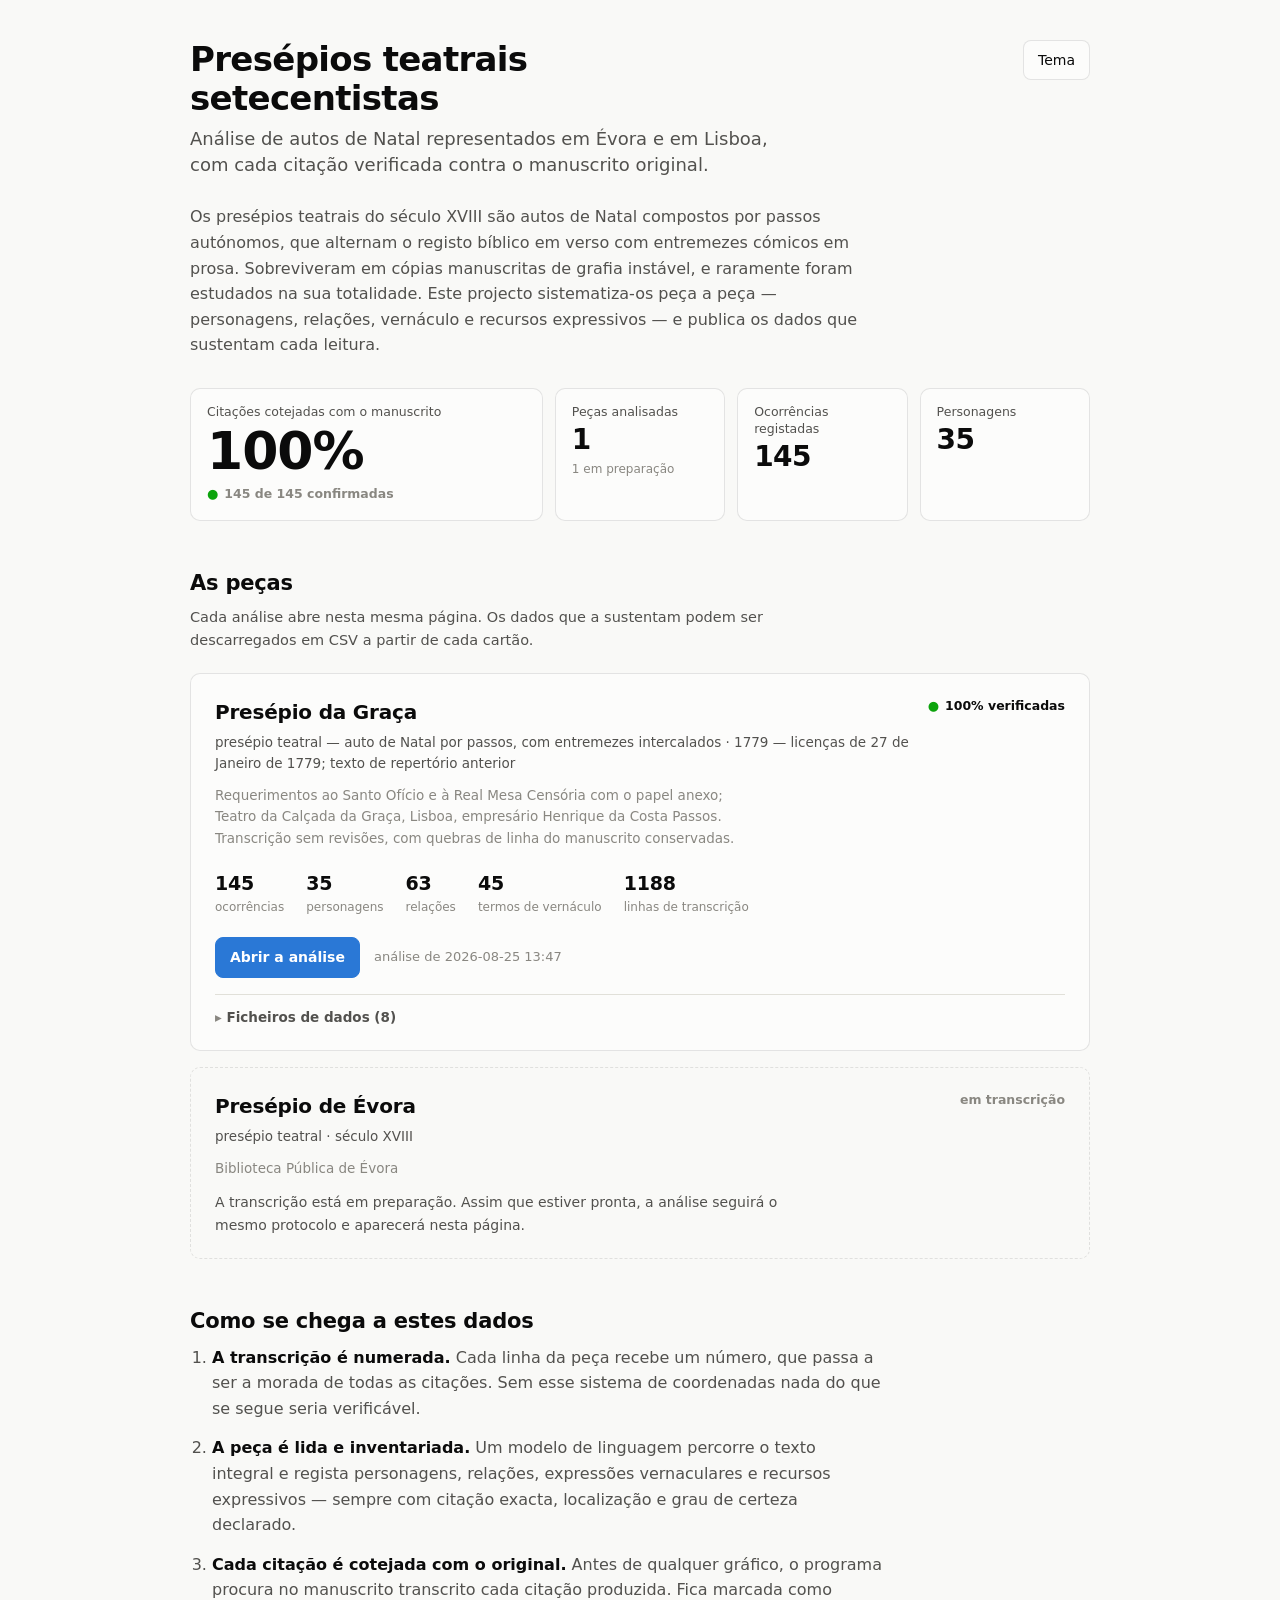
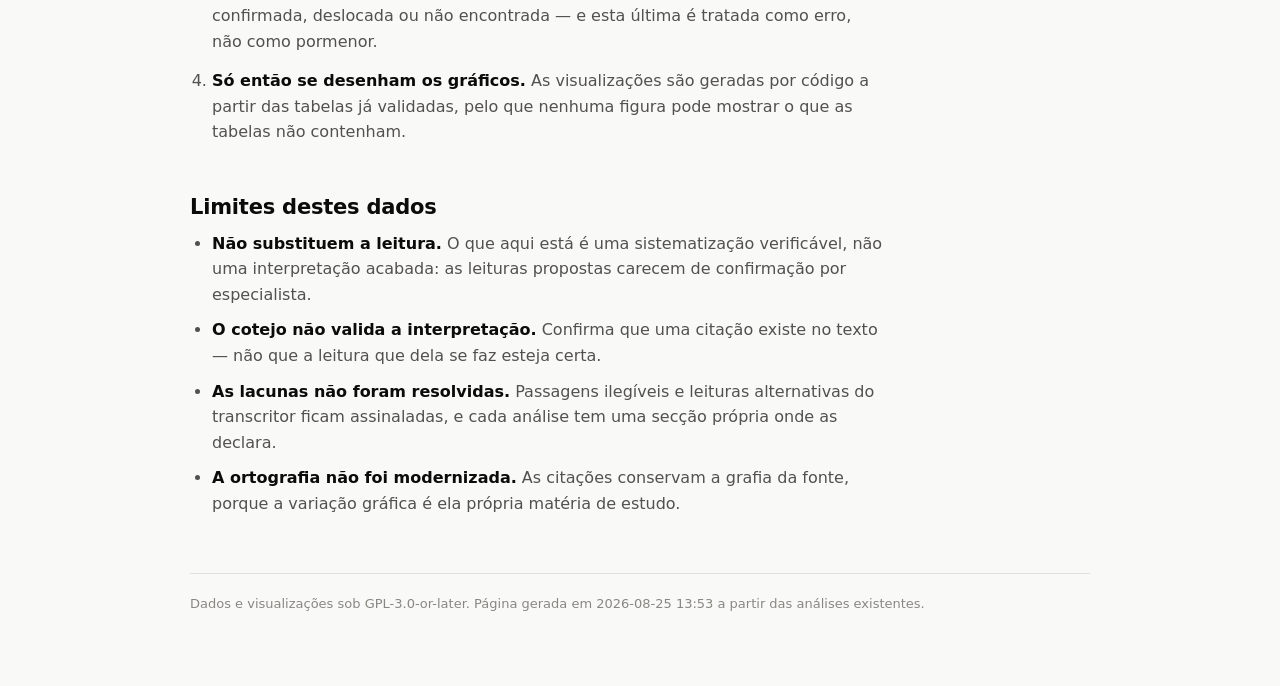
==== commit d64b84bf: "Add files via upload" ====
--- a/index.html
+++ b/index.html
@@ -1,985 +1,606 @@
-<html lang="pt-PT"><head>
-<meta charset="utf-8">
-<meta name="viewport" content="width=device-width, initial-scale=1">
-<title>Presépio da Graça — análise</title>
-<style>
-:root{
-  color-scheme: light;
-  --surface-1:#fcfcfb; --plane:#f9f9f7;
-  --text-primary:#0b0b0b; --text-secondary:#52514e; --text-muted:#898781;
-  --grid:#e1e0d9; --axis:#c3c2b7; --hairline:rgba(11,11,11,0.10);
-  --series-1:#2a78d6; --series-2:#eb6834; --series-3:#1baf7a;
-  --good:#0ca30c; --warning:#fab219; --serious:#ec835a; --critical:#d03b3b;
-  --seq-0:#cde2fb; --seq-1:#9ec5f4; --seq-2:#6da7ec; --seq-3:#3987e5;
-  --seq-4:#2a78d6; --seq-5:#256abf; --seq-6:#184f95;
-  --radius:10px;
-  --sans: system-ui, -apple-system, "Segoe UI", sans-serif;
-}
-@media (prefers-color-scheme: dark){
-  :root:where(:not([data-theme="light"])){
-    color-scheme: dark;
-    --surface-1:#1a1a19; --plane:#0d0d0d;
-    --text-primary:#ffffff; --text-secondary:#c3c2b7; --text-muted:#898781;
-    --grid:#2c2c2a; --axis:#383835; --hairline:rgba(255,255,255,0.10);
-    --series-1:#3987e5; --series-2:#d95926; --series-3:#199e70;
-    --seq-0:#0d366b; --seq-1:#184f95; --seq-2:#256abf; --seq-3:#2a78d6;
-    --seq-4:#3987e5; --seq-5:#6da7ec; --seq-6:#9ec5f4;
-  }
-}
-:root[data-theme="dark"]{
-  color-scheme: dark;
-  --surface-1:#1a1a19; --plane:#0d0d0d;
-  --text-primary:#ffffff; --text-secondary:#c3c2b7; --text-muted:#898781;
-  --grid:#2c2c2a; --axis:#383835; --hairline:rgba(255,255,255,0.10);
-  --series-1:#3987e5; --series-2:#d95926; --series-3:#199e70;
-  --seq-0:#0d366b; --seq-1:#184f95; --seq-2:#256abf; --seq-3:#2a78d6;
-  --seq-4:#3987e5; --seq-5:#6da7ec; --seq-6:#9ec5f4;
-}
-
-*{box-sizing:border-box}
-body{
-  margin:0; background:var(--plane); color:var(--text-primary);
-  font-family:var(--sans); font-size:15px; line-height:1.55;
-  -webkit-font-smoothing:antialiased;
-}
-.wrap{max-width:1180px; margin:0 auto; padding:28px 20px 80px}
-h1{font-size:26px; line-height:1.25; margin:0 0 6px; font-weight:600; letter-spacing:-0.01em}
-h2{font-size:17px; margin:0 0 2px; font-weight:600}
-h3{font-size:14px; margin:0 0 14px; font-weight:600; color:var(--text-secondary)}
-p{margin:0 0 10px}
-a{color:var(--series-1)}
-.sub{color:var(--text-secondary); font-size:13.5px; margin:0}
-.muted{color:var(--text-muted)}
-
-/* ---------- cabeçalho ---------- */
-header.top{display:flex; gap:18px; align-items:flex-start; justify-content:space-between; margin-bottom:22px; flex-wrap:wrap}
-.meta-list{display:flex; flex-wrap:wrap; gap:6px 18px; font-size:13px; color:var(--text-secondary); margin-top:8px}
-.meta-list b{font-weight:600; color:var(--text-primary)}
-button, select, input[type=search]{
-  font:inherit; font-size:13px; color:var(--text-primary); background:var(--surface-1);
-  border:1px solid var(--hairline); border-radius:8px; padding:7px 11px; cursor:pointer;
-  min-height:34px;
-}
-input[type=search]{cursor:text; min-width:190px}
-button:hover, select:hover{border-color:var(--axis)}
-button.ghost{background:transparent}
-button[aria-pressed="true"]{background:var(--series-1); border-color:var(--series-1); color:#fff}
-
-/* ---------- cartões ---------- */
-.grid{display:grid; gap:16px}
-.card{
-  background:var(--surface-1); border:1px solid var(--hairline);
-  border-radius:var(--radius); padding:18px 18px 16px;
-}
-.card header{display:flex; justify-content:space-between; align-items:flex-start; gap:12px; margin-bottom:12px}
-.card header .acts{display:flex; gap:6px; flex-shrink:0}
-.card header .acts button{padding:5px 9px; min-height:0; font-size:12px}
-
-/* ---------- tiles ---------- */
-.tiles{display:grid; grid-template-columns:repeat(auto-fit,minmax(150px,1fr)); gap:12px; margin-bottom:16px}
-.tile{background:var(--surface-1); border:1px solid var(--hairline); border-radius:var(--radius); padding:14px 16px}
-.tile .lbl{font-size:12.5px; color:var(--text-secondary)}
-.tile .val{font-size:27px; font-weight:600; letter-spacing:-0.02em; margin-top:2px}
-.tile.hero .val{font-size:52px; line-height:1.05; margin-top:4px}
-.tile .note{font-size:12px; color:var(--text-muted); margin-top:2px}
-.badge{display:inline-flex; align-items:center; gap:5px; font-size:12px; font-weight:600}
-.badge .dot{width:9px; height:9px; border-radius:50%; display:inline-block}
-
-/* ---------- filtros ---------- */
-.filters{
-  display:flex; flex-wrap:wrap; gap:8px; align-items:center;
-  background:var(--surface-1); border:1px solid var(--hairline);
-  border-radius:var(--radius); padding:10px 12px; margin-bottom:16px;
-}
-.filters .lbl{font-size:12px; color:var(--text-muted); margin-right:2px}
-.filters .spacer{flex:1}
-.chip{
-  display:inline-flex; align-items:center; gap:6px; font-size:12px;
-  border:1px solid var(--hairline); border-radius:999px; padding:4px 10px; background:transparent;
-}
-
-/* ---------- gráficos ---------- */
-svg{display:block; width:100%; height:auto; overflow:visible}
-.tick{fill:var(--text-muted); font-size:11px}
-.lbl-mark{fill:var(--text-secondary); font-size:11.5px}
-.val-mark{fill:var(--text-secondary); font-size:11.5px; font-weight:600}
-.gridline{stroke:var(--grid); stroke-width:1}
-.axisline{stroke:var(--axis); stroke-width:1}
-.legend{display:flex; flex-wrap:wrap; gap:6px 16px; font-size:12px; color:var(--text-secondary); margin-top:12px}
-.legend .key{display:inline-flex; align-items:center; gap:6px}
-.legend .swatch{width:11px; height:11px; border-radius:3px; display:inline-block}
-.scale{display:flex; align-items:center; gap:8px; font-size:11.5px; color:var(--text-muted); margin-top:10px}
-.scale .steps{display:flex}
-.scale .steps i{width:22px; height:10px; display:block}
-
-/* ---------- tabelas ---------- */
-.tbl-wrap{overflow:auto; max-height:460px; border:1px solid var(--hairline); border-radius:8px}
-table{border-collapse:collapse; width:100%; font-size:13px}
-th,td{text-align:left; padding:7px 10px; border-bottom:1px solid var(--grid); vertical-align:top}
-th{position:sticky; top:0; background:var(--surface-1); font-weight:600; font-size:12px;
-   color:var(--text-secondary); z-index:1; white-space:nowrap; cursor:pointer}
-th:after{content:""; }
-tbody tr:hover{background:color-mix(in srgb, var(--series-1) 7%, transparent)}
-td.num{text-align:right; font-variant-numeric:tabular-nums; white-space:nowrap}
-td.loc{white-space:nowrap; font-variant-numeric:tabular-nums; color:var(--text-secondary)}
-.cit{font-style:italic}
-.hidden{display:none !important}
-
-/* ---------- tooltip ---------- */
-#tip{
-  position:fixed; pointer-events:none; z-index:50; max-width:330px;
-  background:var(--surface-1); color:var(--text-primary);
-  border:1px solid var(--hairline); border-radius:8px; padding:9px 11px;
-  font-size:12.5px; line-height:1.45; box-shadow:0 6px 22px rgba(0,0,0,.16);
-  opacity:0; transition:opacity .1s;
-}
-#tip b{display:block; margin-bottom:3px}
-#tip .q{font-style:italic; color:var(--text-secondary)}
-
-/* ---------- prosa ---------- */
-.prosa{font-size:14.5px; max-width:74ch}
-.prosa h1,.prosa h2,.prosa h3,.prosa h4{margin:18px 0 8px; font-size:15px}
-.prosa ul{padding-left:20px; margin:0 0 12px}
-.prosa code{background:var(--plane); padding:1px 5px; border-radius:4px; font-size:12.5px}
-details{border-top:1px solid var(--grid); padding:12px 0}
-details summary{cursor:pointer; font-weight:600; font-size:14px}
-.aviso-list{margin:8px 0 0; padding-left:18px; font-size:13px; color:var(--text-secondary)}
-footer{margin-top:34px; padding-top:16px; border-top:1px solid var(--grid);
-       font-size:12px; color:var(--text-muted)}
-@media print{
-  body{background:#fff}
-  .filters,.card header .acts,button{display:none !important}
-  .card{break-inside:avoid}
-}
-</style>
-</head>
-<body>
-<div class="wrap">
-
-<header class="top">
-  <div>
-    <h1 id="titulo">Presépio da Graça</h1>
-    <p class="sub" id="subtitulo">presépio teatral — auto de Natal por passos, com entremezes intercalados · 1779 — licenças de 27 de Janeiro de 1779; texto de repertório anterior</p>
-    <div class="meta-list" id="meta"><span><b>Proveniência:</b> Requerimentos ao Santo Ofício e à Real Mesa Censória com o papel anexo; Teatro da Calçada da Graça, Lisboa, empresário Henrique da Costa Passos. Transcrição sem revisões, com quebras de linha do manuscrito conservadas.
-</span><span><b>Transcrição:</b> presepio_graca.txt</span><span><b>Linhas:</b> 1188</span><span><b>Modelo:</b> (reutilizado)</span><span><b>Análise:</b> 2026-08-18 14:55</span></div>
-  </div>
-  <div style="display:flex; gap:8px">
-    <button id="tema" class="ghost" title="Alternar tema claro/escuro">Tema</button>
-    <button id="imprimir" class="ghost">Imprimir</button>
-  </div>
-</header>
-
-<section class="tiles" id="tiles"><div class="tile hero"><div class="lbl">Ocorrências de recursos expressivos</div><div class="val">145</div><div class="note">12.21 por 100 linhas</div></div><div class="tile "><div class="lbl">Tipos de recurso</div><div class="val">15</div></div><div class="tile "><div class="lbl">Personagens</div><div class="val">35</div></div><div class="tile "><div class="lbl">Relações mapeadas</div><div class="val">63</div><div class="note">10 tipos</div></div><div class="tile "><div class="lbl">Entradas de vernáculo</div><div class="val">45</div></div><div class="tile "><div class="lbl">Citações verificadas</div><div class="val">100%</div><div class="note"><span class="badge"><span style="color:#0ca30c">●</span>citações confirmadas no original</span></div></div></section>
-
-<div class="filters" role="group" aria-label="Filtros aplicados a todos os gráficos e tabelas">
-  <span class="lbl">Filtrar:</span>
-  <select id="f-personagem" aria-label="Personagem"><option value="">Todas as personagens</option><option value="1.º Capitão">1.º Capitão</option><option value="2.º Capitão">2.º Capitão</option><option value="Abel">Abel</option><option value="Adão">Adão</option><option value="Alceto">Alceto</option><option value="Amador">Amador</option><option value="Anfriso">Anfriso</option><option value="Anjo">Anjo</option><option value="Caim">Caim</option><option value="Chantre">Chantre</option><option value="Coro">Coro</option><option value="Diabo">Diabo</option><option value="Doutor">Doutor</option><option value="Eva">Eva</option><option value="Florindo">Florindo</option><option value="Freira">Freira</option><option value="Galego">Galego</option><option value="Jafé">Jafé</option><option value="Judite">Judite</option><option value="Luzbel">Luzbel</option><option value="Manuel Gonçalves">Manuel Gonçalves</option><option value="Mestre-Sala">Mestre-Sala</option><option value="Noé">Noé</option><option value="Olofernes">Olofernes</option><option value="Padre Eterno">Padre Eterno</option><option value="Preto (criado de Olofernes)">Preto (criado de Olofernes)</option><option value="Preto (vendedor de cacau)">Preto (vendedor de cacau)</option><option value="Rodeira">Rodeira</option><option value="Sacerdote">Sacerdote</option><option value="São Miguel">São Miguel</option><option value="Sem">Sem</option><option value="Serpente">Serpente</option><option value="Soldado">Soldado</option><option value="Velha">Velha</option><option value="Volante">Volante</option></select>
-  <select id="f-tipo" aria-label="Tipo de recurso"><option value="">Todos os recursos</option><option value="alegoria">alegoria</option><option value="anacronismo">anacronismo</option><option value="anáfora">anáfora</option><option value="antítese">antítese</option><option value="apóstrofe">apóstrofe</option><option value="comparação">comparação</option><option value="enumeração">enumeração</option><option value="eufemismo">eufemismo</option><option value="hipérbole">hipérbole</option><option value="ironia">ironia</option><option value="metáfora">metáfora</option><option value="personificação">personificação</option><option value="provérbio">provérbio</option><option value="sátira">sátira</option><option value="trocadilho">trocadilho</option></select>
-  <select id="f-relacao" aria-label="Tipo de relação"><option value="">Todas as relações</option><option value="aliança">aliança</option><option value="amorosa">amorosa</option><option value="antagónica">antagónica</option><option value="comercial">comercial</option><option value="cómica">cómica</option><option value="coral">coral</option><option value="devocional">devocional</option><option value="familiar">familiar</option><option value="hierárquica">hierárquica</option><option value="servil">servil</option></select>
-  <select id="f-certeza" aria-label="Grau de certeza"><option value="">Todos os graus</option><option value="provável">provável</option><option value="seguro">seguro</option></select>
-  <input type="search" id="f-texto" placeholder="Pesquisar citação, termo…" aria-label="Pesquisa livre">
-  <span class="spacer"></span>
-  <span class="chip" id="contador">145 ocorrências · 63 relações · 45 termos</span>
-  <button id="limpar" class="ghost">Limpar</button>
-</div>
-
-<section class="grid" style="grid-template-columns:repeat(auto-fit,minmax(430px,1fr))">
-  <div class="card" id="card-freq">
-    <header>
-      <div><h2>Frequência dos recursos expressivos</h2><h3>ocorrências registadas por tipo</h3></div>
-      <div class="acts">
-        <button data-view="chart" aria-pressed="true">Gráfico</button>
-        <button data-view="table" aria-pressed="false">Tabela</button>
-        <button data-svg="freq" class="ghost" title="Descarregar SVG">SVG</button>
-      </div>
-    </header>
-    <div class="view-chart"><svg id="svg-freq" role="img" aria-label="Gráfico de barras da frequência dos recursos expressivos" viewBox="0 0 600 484" style="max-height: 605px;"><line x1="150" x2="150" y1="8" y2="458" class="gridline"></line><text x="150" y="476" class="tick" text-anchor="middle">0</text><line x1="277.741935483871" x2="277.741935483871" y1="8" y2="458" class="gridline"></line><text x="277.741935483871" y="476" class="tick" text-anchor="middle">10</text><line x1="405.48387096774195" x2="405.48387096774195" y1="8" y2="458" class="gridline"></line><text x="405.48387096774195" y="476" class="tick" text-anchor="middle">20</text><line x1="533.2258064516129" x2="533.2258064516129" y1="8" y2="458" class="gridline"></line><text x="533.2258064516129" y="476" class="tick" text-anchor="middle">30</text><line x1="150" x2="150" y1="8" y2="458" class="axisline"></line><g tabindex="0" role="listitem" style="cursor: pointer;"><path d="M150,13 H542 a4,4 0 0 1 4,4 V29 a4,4 0 0 1 -4,4 H150 Z" fill="#2a78d6"></path><text x="140" y="27" class="lbl-mark" text-anchor="end">metáfora</text><text x="554" y="27" class="val-mark">31</text></g><g tabindex="0" role="listitem" style="cursor: pointer;"><path d="M150,43 H388.7096774193549 a4,4 0 0 1 4,4 V59 a4,4 0 0 1 -4,4 H150 Z" fill="#2a78d6"></path><text x="140" y="57" class="lbl-mark" text-anchor="end">ironia</text><text x="400.7096774193549" y="57" class="val-mark">19</text></g><g tabindex="0" role="listitem" style="cursor: pointer;"><path d="M150,73 H375.93548387096774 a4,4 0 0 1 4,4 V89 a4,4 0 0 1 -4,4 H150 Z" fill="#2a78d6"></path><text x="140" y="87" class="lbl-mark" text-anchor="end">hipérbole</text><text x="387.93548387096774" y="87" class="val-mark">18</text></g><g tabindex="0" role="listitem" style="cursor: pointer;"><path d="M150,103 H299.2903225806451 a4,4 0 0 1 4,4 V119 a4,4 0 0 1 -4,4 H150 Z" fill="#2a78d6"></path><text x="140" y="117" class="lbl-mark" text-anchor="end">antítese</text><text x="311.2903225806451" y="117" class="val-mark">12</text></g><g tabindex="0" role="listitem" style="cursor: pointer;"><path d="M150,133 H286.51612903225805 a4,4 0 0 1 4,4 V149 a4,4 0 0 1 -4,4 H150 Z" fill="#2a78d6"></path><text x="140" y="147" class="lbl-mark" text-anchor="end">comparação</text><text x="298.51612903225805" y="147" class="val-mark">11</text></g><g tabindex="0" role="listitem" style="cursor: pointer;"><path d="M150,163 H286.51612903225805 a4,4 0 0 1 4,4 V179 a4,4 0 0 1 -4,4 H150 Z" fill="#2a78d6"></path><text x="140" y="177" class="lbl-mark" text-anchor="end">trocadilho</text><text x="298.51612903225805" y="177" class="val-mark">11</text></g><g tabindex="0" role="listitem" style="cursor: pointer;"><path d="M150,193 H260.9677419354839 a4,4 0 0 1 4,4 V209 a4,4 0 0 1 -4,4 H150 Z" fill="#2a78d6"></path><text x="140" y="207" class="lbl-mark" text-anchor="end">anáfora</text><text x="272.9677419354839" y="207" class="val-mark">9</text></g><g tabindex="0" role="listitem" style="cursor: pointer;"><path d="M150,223 H248.19354838709677 a4,4 0 0 1 4,4 V239 a4,4 0 0 1 -4,4 H150 Z" fill="#2a78d6"></path><text x="140" y="237" class="lbl-mark" text-anchor="end">apóstrofe</text><text x="260.19354838709677" y="237" class="val-mark">8</text></g><g tabindex="0" role="listitem" style="cursor: pointer;"><path d="M150,253 H222.64516129032256 a4,4 0 0 1 4,4 V269 a4,4 0 0 1 -4,4 H150 Z" fill="#2a78d6"></path><text x="140" y="267" class="lbl-mark" text-anchor="end">personificação</text><text x="234.64516129032256" y="267" class="val-mark">6</text></g><g tabindex="0" role="listitem" style="cursor: pointer;"><path d="M150,283 H222.64516129032256 a4,4 0 0 1 4,4 V299 a4,4 0 0 1 -4,4 H150 Z" fill="#2a78d6"></path><text x="140" y="297" class="lbl-mark" text-anchor="end">sátira</text><text x="234.64516129032256" y="297" class="val-mark">6</text></g><g tabindex="0" role="listitem" style="cursor: pointer;"><path d="M150,313 H209.8709677419355 a4,4 0 0 1 4,4 V329 a4,4 0 0 1 -4,4 H150 Z" fill="#2a78d6"></path><text x="140" y="327" class="lbl-mark" text-anchor="end">enumeração</text><text x="221.8709677419355" y="327" class="val-mark">5</text></g><g tabindex="0" role="listitem" style="cursor: pointer;"><path d="M150,343 H197.09677419354838 a4,4 0 0 1 4,4 V359 a4,4 0 0 1 -4,4 H150 Z" fill="#2a78d6"></path><text x="140" y="357" class="lbl-mark" text-anchor="end">anacronismo</text><text x="209.09677419354838" y="357" class="val-mark">4</text></g><g tabindex="0" role="listitem" style="cursor: pointer;"><path d="M150,373 H171.5483870967742 a4,4 0 0 1 4,4 V389 a4,4 0 0 1 -4,4 H150 Z" fill="#2a78d6"></path><text x="140" y="387" class="lbl-mark" text-anchor="end">alegoria</text><text x="183.5483870967742" y="387" class="val-mark">2</text></g><g tabindex="0" role="listitem" style="cursor: pointer;"><path d="M150,403 H171.5483870967742 a4,4 0 0 1 4,4 V419 a4,4 0 0 1 -4,4 H150 Z" fill="#2a78d6"></path><text x="140" y="417" class="lbl-mark" text-anchor="end">eufemismo</text><text x="183.5483870967742" y="417" class="val-mark">2</text></g><g tabindex="0" role="listitem" style="cursor: pointer;"><path d="M150,433 H158.7741935483871 a4,4 0 0 1 4,4 V449 a4,4 0 0 1 -4,4 H150 Z" fill="#2a78d6"></path><text x="140" y="447" class="lbl-mark" text-anchor="end">provérbio</text><text x="170.7741935483871" y="447" class="val-mark">1</text></g></svg></div>
-    <div class="view-table hidden" id="tbl-freq"><div class="tbl-wrap"><table><thead><tr><th data-k="tipo_recurso">Tipo de recurso</th><th data-k="n_ocorrencias">Ocorrências</th></tr></thead><tbody><tr><td class="">metáfora</td><td class="num">31</td></tr><tr><td class="">ironia</td><td class="num">19</td></tr><tr><td class="">hipérbole</td><td class="num">18</td></tr><tr><td class="">antítese</td><td class="num">12</td></tr><tr><td class="">comparação</td><td class="num">11</td></tr><tr><td class="">trocadilho</td><td class="num">11</td></tr><tr><td class="">anáfora</td><td class="num">9</td></tr><tr><td class="">apóstrofe</td><td class="num">8</td></tr><tr><td class="">personificação</td><td class="num">6</td></tr><tr><td class="">sátira</td><td class="num">6</td></tr><tr><td class="">enumeração</td><td class="num">5</td></tr><tr><td class="">anacronismo</td><td class="num">4</td></tr><tr><td class="">alegoria</td><td class="num">2</td></tr><tr><td class="">eufemismo</td><td class="num">2</td></tr><tr><td class="">provérbio</td><td class="num">1</td></tr></tbody></table></div></div>
-  </div>
-
-  <div class="card" id="card-vern">
-    <header>
-      <div><h2>Vernáculo mais recorrente</h2><h3>expressões, regionalismos e arcaísmos por nº de ocorrências</h3></div>
-      <div class="acts">
-        <button data-view="chart" aria-pressed="true">Gráfico</button>
-        <button data-view="table" aria-pressed="false">Tabela</button>
-        <button data-svg="vern" class="ghost" title="Descarregar SVG">SVG</button>
-      </div>
-    </header>
-    <div class="view-chart"><svg id="svg-vern" role="img" aria-label="Gráfico de barras das expressões vernaculares mais frequentes" viewBox="0 0 600 484" style="max-height: 605px;"><line x1="180" x2="180" y1="8" y2="458" class="gridline"></line><text x="180" y="476" class="tick" text-anchor="middle">0</text><line x1="302" x2="302" y1="8" y2="458" class="gridline"></line><text x="302" y="476" class="tick" text-anchor="middle">2</text><line x1="424" x2="424" y1="8" y2="458" class="gridline"></line><text x="424" y="476" class="tick" text-anchor="middle">4</text><line x1="546" x2="546" y1="8" y2="458" class="gridline"></line><text x="546" y="476" class="tick" text-anchor="middle">6</text><line x1="180" x2="180" y1="8" y2="458" class="axisline"></line><g tabindex="0" role="listitem"><path d="M180,13 H542 a4,4 0 0 1 4,4 V29 a4,4 0 0 1 -4,4 H180 Z" fill="#2a78d6"></path><text x="170" y="27" class="lbl-mark" text-anchor="end">perceito</text><text x="554" y="27" class="val-mark">6</text></g><g tabindex="0" role="listitem"><path d="M180,43 H420 a4,4 0 0 1 4,4 V59 a4,4 0 0 1 -4,4 H180 Z" fill="#2a78d6"></path><text x="170" y="57" class="lbl-mark" text-anchor="end">molher</text><text x="432" y="57" class="val-mark">4</text></g><g tabindex="0" role="listitem"><path d="M180,73 H359 a4,4 0 0 1 4,4 V89 a4,4 0 0 1 -4,4 H180 Z" fill="#2a78d6"></path><text x="170" y="87" class="lbl-mark" text-anchor="end">cubrantar</text><text x="371" y="87" class="val-mark">3</text></g><g tabindex="0" role="listitem"><path d="M180,103 H359 a4,4 0 0 1 4,4 V119 a4,4 0 0 1 -4,4 H180 Z" fill="#2a78d6"></path><text x="170" y="117" class="lbl-mark" text-anchor="end">prigar</text><text x="371" y="117" class="val-mark">3</text></g><g tabindex="0" role="listitem"><path d="M180,133 H359 a4,4 0 0 1 4,4 V149 a4,4 0 0 1 -4,4 H180 Z" fill="#2a78d6"></path><text x="170" y="147" class="lbl-mark" text-anchor="end">sá</text><text x="371" y="147" class="val-mark">3</text></g><g tabindex="0" role="listitem"><path d="M180,163 H359 a4,4 0 0 1 4,4 V179 a4,4 0 0 1 -4,4 H180 Z" fill="#2a78d6"></path><text x="170" y="177" class="lbl-mark" text-anchor="end">àque del rei</text><text x="371" y="177" class="val-mark">3</text></g><g tabindex="0" role="listitem"><path d="M180,193 H298 a4,4 0 0 1 4,4 V209 a4,4 0 0 1 -4,4 H180 Z" fill="#2a78d6"></path><text x="170" y="207" class="lbl-mark" text-anchor="end">tromento</text><text x="310" y="207" class="val-mark">2</text></g><g tabindex="0" role="listitem"><path d="M180,223 H298 a4,4 0 0 1 4,4 V239 a4,4 0 0 1 -4,4 H180 Z" fill="#2a78d6"></path><text x="170" y="237" class="lbl-mark" text-anchor="end">Poltão</text><text x="310" y="237" class="val-mark">2</text></g><g tabindex="0" role="listitem"><path d="M180,253 H298 a4,4 0 0 1 4,4 V269 a4,4 0 0 1 -4,4 H180 Z" fill="#2a78d6"></path><text x="170" y="267" class="lbl-mark" text-anchor="end">Cotovia</text><text x="310" y="267" class="val-mark">2</text></g><g tabindex="0" role="listitem"><path d="M180,283 H298 a4,4 0 0 1 4,4 V299 a4,4 0 0 1 -4,4 H180 Z" fill="#2a78d6"></path><text x="170" y="297" class="lbl-mark" text-anchor="end">malufo</text><text x="310" y="297" class="val-mark">2</text></g><g tabindex="0" role="listitem"><path d="M180,313 H298 a4,4 0 0 1 4,4 V329 a4,4 0 0 1 -4,4 H180 Z" fill="#2a78d6"></path><text x="170" y="327" class="lbl-mark" text-anchor="end">famelga</text><text x="310" y="327" class="val-mark">2</text></g><g tabindex="0" role="listitem"><path d="M180,343 H298 a4,4 0 0 1 4,4 V359 a4,4 0 0 1 -4,4 H180 Z" fill="#2a78d6"></path><text x="170" y="357" class="lbl-mark" text-anchor="end">galério</text><text x="310" y="357" class="val-mark">2</text></g><g tabindex="0" role="listitem"><path d="M180,373 H298 a4,4 0 0 1 4,4 V389 a4,4 0 0 1 -4,4 H180 Z" fill="#2a78d6"></path><text x="170" y="387" class="lbl-mark" text-anchor="end">despigo</text><text x="310" y="387" class="val-mark">2</text></g><g tabindex="0" role="listitem"><path d="M180,403 H298 a4,4 0 0 1 4,4 V419 a4,4 0 0 1 -4,4 H180 Z" fill="#2a78d6"></path><text x="170" y="417" class="lbl-mark" text-anchor="end">frete</text><text x="310" y="417" class="val-mark">2</text></g><g tabindex="0" role="listitem"><path d="M180,433 H298 a4,4 0 0 1 4,4 V449 a4,4 0 0 1 -4,4 H180 Z" fill="#2a78d6"></path><text x="170" y="447" class="lbl-mark" text-anchor="end">romendão</text><text x="310" y="447" class="val-mark">2</text></g></svg></div>
-    <div class="view-table hidden" id="tbl-vern"><div class="tbl-wrap"><table><thead><tr><th data-k="expressao">Expressão</th><th data-k="n_ocorrencias">Ocorrências</th></tr></thead><tbody><tr><td class="">perceito</td><td class="num">6</td></tr><tr><td class="">molher</td><td class="num">4</td></tr><tr><td class="">cubrantar</td><td class="num">3</td></tr><tr><td class="">prigar</td><td class="num">3</td></tr><tr><td class="">sá</td><td class="num">3</td></tr><tr><td class="">àque del rei</td><td class="num">3</td></tr><tr><td class="">tromento</td><td class="num">2</td></tr><tr><td class="">Poltão</td><td class="num">2</td></tr><tr><td class="">Cotovia</td><td class="num">2</td></tr><tr><td class="">malufo</td><td class="num">2</td></tr><tr><td class="">famelga</td><td class="num">2</td></tr><tr><td class="">galério</td><td class="num">2</td></tr><tr><td class="">despigo</td><td class="num">2</td></tr><tr><td class="">frete</td><td class="num">2</td></tr><tr><td class="">romendão</td><td class="num">2</td></tr></tbody></table></div></div>
-  </div>
-</section>
-
-<section class="grid" style="margin-top:16px">
-  <div class="card" id="card-heat">
-    <header>
-      <div><h2>Distribuição dos recursos por personagem</h2><h3>quantas ocorrências de cada tipo cabem a cada personagem</h3></div>
-      <div class="acts">
-        <button data-view="chart" aria-pressed="true">Mapa</button>
-        <button data-view="table" aria-pressed="false">Tabela</button>
-        <button data-svg="heat" class="ghost" title="Descarregar SVG">SVG</button>
-      </div>
-    </header>
-    <div class="view-chart">
-      <svg id="svg-heat" role="img" aria-label="Mapa de calor da distribuição dos recursos expressivos por personagem" viewBox="0 0 856 1100" style="max-height: 1265px;"><text x="173" y="68" class="tick" text-anchor="start" transform="rotate(-42 173 68)">metáfora</text><text x="219" y="68" class="tick" text-anchor="start" transform="rotate(-42 219 68)">ironia</text><text x="265" y="68" class="tick" text-anchor="start" transform="rotate(-42 265 68)">hipérbole</text><text x="311" y="68" class="tick" text-anchor="start" transform="rotate(-42 311 68)">antítese</text><text x="357" y="68" class="tick" text-anchor="start" transform="rotate(-42 357 68)">comparação</text><text x="403" y="68" class="tick" text-anchor="start" transform="rotate(-42 403 68)">trocadilho</text><text x="449" y="68" class="tick" text-anchor="start" transform="rotate(-42 449 68)">anáfora</text><text x="495" y="68" class="tick" text-anchor="start" transform="rotate(-42 495 68)">apóstrofe</text><text x="541" y="68" class="tick" text-anchor="start" transform="rotate(-42 541 68)">personificação</text><text x="587" y="68" class="tick" text-anchor="start" transform="rotate(-42 587 68)">sátira</text><text x="633" y="68" class="tick" text-anchor="start" transform="rotate(-42 633 68)">enumeração</text><text x="679" y="68" class="tick" text-anchor="start" transform="rotate(-42 679 68)">anacronismo</text><text x="725" y="68" class="tick" text-anchor="start" transform="rotate(-42 725 68)">alegoria</text><text x="771" y="68" class="tick" text-anchor="start" transform="rotate(-42 771 68)">eufemismo</text><text x="817" y="68" class="tick" text-anchor="start" transform="rotate(-42 817 68)">provérbio</text><text x="140" y="105" class="lbl-mark" text-anchor="end">Doutor</text><g tabindex="0"><rect x="151" y="79" width="44" height="44" rx="3" fill="#6da7ec" stroke="none" stroke-width="1"></rect><text x="173" y="105" text-anchor="middle" font-size="11.5" font-weight="600" fill="#ffffff">3</text></g><g tabindex="0"><rect x="197" y="79" width="44" height="44" rx="3" fill="#256abf" stroke="none" stroke-width="1"></rect><text x="219" y="105" text-anchor="middle" font-size="11.5" font-weight="600" fill="#ffffff">7</text></g><g tabindex="-1"><rect x="243" y="79" width="44" height="44" rx="3" fill="transparent" stroke="#e1e0d9" stroke-width="1"></rect></g><g tabindex="-1"><rect x="289" y="79" width="44" height="44" rx="3" fill="transparent" stroke="#e1e0d9" stroke-width="1"></rect></g><g tabindex="0"><rect x="335" y="79" width="44" height="44" rx="3" fill="#9ec5f4" stroke="none" stroke-width="1"></rect><text x="357" y="105" text-anchor="middle" font-size="11.5" font-weight="600" fill="#0b0b0b">2</text></g><g tabindex="0"><rect x="381" y="79" width="44" height="44" rx="3" fill="#6da7ec" stroke="none" stroke-width="1"></rect><text x="403" y="105" text-anchor="middle" font-size="11.5" font-weight="600" fill="#ffffff">3</text></g><g tabindex="-1"><rect x="427" y="79" width="44" height="44" rx="3" fill="transparent" stroke="#e1e0d9" stroke-width="1"></rect></g><g tabindex="-1"><rect x="473" y="79" width="44" height="44" rx="3" fill="transparent" stroke="#e1e0d9" stroke-width="1"></rect></g><g tabindex="-1"><rect x="519" y="79" width="44" height="44" rx="3" fill="transparent" stroke="#e1e0d9" stroke-width="1"></rect></g><g tabindex="0"><rect x="565" y="79" width="44" height="44" rx="3" fill="#3987e5" stroke="none" stroke-width="1"></rect><text x="587" y="105" text-anchor="middle" font-size="11.5" font-weight="600" fill="#ffffff">5</text></g><g tabindex="0"><rect x="611" y="79" width="44" height="44" rx="3" fill="#cde2fb" stroke="none" stroke-width="1"></rect><text x="633" y="105" text-anchor="middle" font-size="11.5" font-weight="600" fill="#0b0b0b">1</text></g><g tabindex="-1"><rect x="657" y="79" width="44" height="44" rx="3" fill="transparent" stroke="#e1e0d9" stroke-width="1"></rect></g><g tabindex="-1"><rect x="703" y="79" width="44" height="44" rx="3" fill="transparent" stroke="#e1e0d9" stroke-width="1"></rect></g><g tabindex="-1"><rect x="749" y="79" width="44" height="44" rx="3" fill="transparent" stroke="#e1e0d9" stroke-width="1"></rect></g><g tabindex="-1"><rect x="795" y="79" width="44" height="44" rx="3" fill="transparent" stroke="#e1e0d9" stroke-width="1"></rect></g><text x="140" y="151" class="lbl-mark" text-anchor="end">Mestre-Sala</text><g tabindex="0"><rect x="151" y="125" width="44" height="44" rx="3" fill="#6da7ec" stroke="none" stroke-width="1"></rect><text x="173" y="151" text-anchor="middle" font-size="11.5" font-weight="600" fill="#ffffff">3</text></g><g tabindex="0"><rect x="197" y="125" width="44" height="44" rx="3" fill="#6da7ec" stroke="none" stroke-width="1"></rect><text x="219" y="151" text-anchor="middle" font-size="11.5" font-weight="600" fill="#ffffff">3</text></g><g tabindex="0"><rect x="243" y="125" width="44" height="44" rx="3" fill="#cde2fb" stroke="none" stroke-width="1"></rect><text x="265" y="151" text-anchor="middle" font-size="11.5" font-weight="600" fill="#0b0b0b">1</text></g><g tabindex="-1"><rect x="289" y="125" width="44" height="44" rx="3" fill="transparent" stroke="#e1e0d9" stroke-width="1"></rect></g><g tabindex="-1"><rect x="335" y="125" width="44" height="44" rx="3" fill="transparent" stroke="#e1e0d9" stroke-width="1"></rect></g><g tabindex="0"><rect x="381" y="125" width="44" height="44" rx="3" fill="#6da7ec" stroke="none" stroke-width="1"></rect><text x="403" y="151" text-anchor="middle" font-size="11.5" font-weight="600" fill="#ffffff">3</text></g><g tabindex="0"><rect x="427" y="125" width="44" height="44" rx="3" fill="#cde2fb" stroke="none" stroke-width="1"></rect><text x="449" y="151" text-anchor="middle" font-size="11.5" font-weight="600" fill="#0b0b0b">1</text></g><g tabindex="-1"><rect x="473" y="125" width="44" height="44" rx="3" fill="transparent" stroke="#e1e0d9" stroke-width="1"></rect></g><g tabindex="-1"><rect x="519" y="125" width="44" height="44" rx="3" fill="transparent" stroke="#e1e0d9" stroke-width="1"></rect></g><g tabindex="-1"><rect x="565" y="125" width="44" height="44" rx="3" fill="transparent" stroke="#e1e0d9" stroke-width="1"></rect></g><g tabindex="-1"><rect x="611" y="125" width="44" height="44" rx="3" fill="transparent" stroke="#e1e0d9" stroke-width="1"></rect></g><g tabindex="0"><rect x="657" y="125" width="44" height="44" rx="3" fill="#9ec5f4" stroke="none" stroke-width="1"></rect><text x="679" y="151" text-anchor="middle" font-size="11.5" font-weight="600" fill="#0b0b0b">2</text></g><g tabindex="-1"><rect x="703" y="125" width="44" height="44" rx="3" fill="transparent" stroke="#e1e0d9" stroke-width="1"></rect></g><g tabindex="-1"><rect x="749" y="125" width="44" height="44" rx="3" fill="transparent" stroke="#e1e0d9" stroke-width="1"></rect></g><g tabindex="-1"><rect x="795" y="125" width="44" height="44" rx="3" fill="transparent" stroke="#e1e0d9" stroke-width="1"></rect></g><text x="140" y="197" class="lbl-mark" text-anchor="end">Manuel Gonçalves</text><g tabindex="0"><rect x="151" y="171" width="44" height="44" rx="3" fill="#6da7ec" stroke="none" stroke-width="1"></rect><text x="173" y="197" text-anchor="middle" font-size="11.5" font-weight="600" fill="#ffffff">3</text></g><g tabindex="0"><rect x="197" y="171" width="44" height="44" rx="3" fill="#9ec5f4" stroke="none" stroke-width="1"></rect><text x="219" y="197" text-anchor="middle" font-size="11.5" font-weight="600" fill="#0b0b0b">2</text></g><g tabindex="0"><rect x="243" y="171" width="44" height="44" rx="3" fill="#cde2fb" stroke="none" stroke-width="1"></rect><text x="265" y="197" text-anchor="middle" font-size="11.5" font-weight="600" fill="#0b0b0b">1</text></g><g tabindex="-1"><rect x="289" y="171" width="44" height="44" rx="3" fill="transparent" stroke="#e1e0d9" stroke-width="1"></rect></g><g tabindex="0"><rect x="335" y="171" width="44" height="44" rx="3" fill="#cde2fb" stroke="none" stroke-width="1"></rect><text x="357" y="197" text-anchor="middle" font-size="11.5" font-weight="600" fill="#0b0b0b">1</text></g><g tabindex="0"><rect x="381" y="171" width="44" height="44" rx="3" fill="#6da7ec" stroke="none" stroke-width="1"></rect><text x="403" y="197" text-anchor="middle" font-size="11.5" font-weight="600" fill="#ffffff">3</text></g><g tabindex="-1"><rect x="427" y="171" width="44" height="44" rx="3" fill="transparent" stroke="#e1e0d9" stroke-width="1"></rect></g><g tabindex="0"><rect x="473" y="171" width="44" height="44" rx="3" fill="#cde2fb" stroke="none" stroke-width="1"></rect><text x="495" y="197" text-anchor="middle" font-size="11.5" font-weight="600" fill="#0b0b0b">1</text></g><g tabindex="-1"><rect x="519" y="171" width="44" height="44" rx="3" fill="transparent" stroke="#e1e0d9" stroke-width="1"></rect></g><g tabindex="-1"><rect x="565" y="171" width="44" height="44" rx="3" fill="transparent" stroke="#e1e0d9" stroke-width="1"></rect></g><g tabindex="0"><rect x="611" y="171" width="44" height="44" rx="3" fill="#cde2fb" stroke="none" stroke-width="1"></rect><text x="633" y="197" text-anchor="middle" font-size="11.5" font-weight="600" fill="#0b0b0b">1</text></g><g tabindex="-1"><rect x="657" y="171" width="44" height="44" rx="3" fill="transparent" stroke="#e1e0d9" stroke-width="1"></rect></g><g tabindex="0"><rect x="703" y="171" width="44" height="44" rx="3" fill="#cde2fb" stroke="none" stroke-width="1"></rect><text x="725" y="197" text-anchor="middle" font-size="11.5" font-weight="600" fill="#0b0b0b">1</text></g><g tabindex="-1"><rect x="749" y="171" width="44" height="44" rx="3" fill="transparent" stroke="#e1e0d9" stroke-width="1"></rect></g><g tabindex="-1"><rect x="795" y="171" width="44" height="44" rx="3" fill="transparent" stroke="#e1e0d9" stroke-width="1"></rect></g><text x="140" y="243" class="lbl-mark" text-anchor="end">Padre Eterno</text><g tabindex="0"><rect x="151" y="217" width="44" height="44" rx="3" fill="#3987e5" stroke="none" stroke-width="1"></rect><text x="173" y="243" text-anchor="middle" font-size="11.5" font-weight="600" fill="#ffffff">4</text></g><g tabindex="-1"><rect x="197" y="217" width="44" height="44" rx="3" fill="transparent" stroke="#e1e0d9" stroke-width="1"></rect></g><g tabindex="0"><rect x="243" y="217" width="44" height="44" rx="3" fill="#cde2fb" stroke="none" stroke-width="1"></rect><text x="265" y="243" text-anchor="middle" font-size="11.5" font-weight="600" fill="#0b0b0b">1</text></g><g tabindex="-1"><rect x="289" y="217" width="44" height="44" rx="3" fill="transparent" stroke="#e1e0d9" stroke-width="1"></rect></g><g tabindex="0"><rect x="335" y="217" width="44" height="44" rx="3" fill="#9ec5f4" stroke="none" stroke-width="1"></rect><text x="357" y="243" text-anchor="middle" font-size="11.5" font-weight="600" fill="#0b0b0b">2</text></g><g tabindex="-1"><rect x="381" y="217" width="44" height="44" rx="3" fill="transparent" stroke="#e1e0d9" stroke-width="1"></rect></g><g tabindex="0"><rect x="427" y="217" width="44" height="44" rx="3" fill="#cde2fb" stroke="none" stroke-width="1"></rect><text x="449" y="243" text-anchor="middle" font-size="11.5" font-weight="600" fill="#0b0b0b">1</text></g><g tabindex="-1"><rect x="473" y="217" width="44" height="44" rx="3" fill="transparent" stroke="#e1e0d9" stroke-width="1"></rect></g><g tabindex="0"><rect x="519" y="217" width="44" height="44" rx="3" fill="#cde2fb" stroke="none" stroke-width="1"></rect><text x="541" y="243" text-anchor="middle" font-size="11.5" font-weight="600" fill="#0b0b0b">1</text></g><g tabindex="-1"><rect x="565" y="217" width="44" height="44" rx="3" fill="transparent" stroke="#e1e0d9" stroke-width="1"></rect></g><g tabindex="0"><rect x="611" y="217" width="44" height="44" rx="3" fill="#cde2fb" stroke="none" stroke-width="1"></rect><text x="633" y="243" text-anchor="middle" font-size="11.5" font-weight="600" fill="#0b0b0b">1</text></g><g tabindex="-1"><rect x="657" y="217" width="44" height="44" rx="3" fill="transparent" stroke="#e1e0d9" stroke-width="1"></rect></g><g tabindex="0"><rect x="703" y="217" width="44" height="44" rx="3" fill="#cde2fb" stroke="none" stroke-width="1"></rect><text x="725" y="243" text-anchor="middle" font-size="11.5" font-weight="600" fill="#0b0b0b">1</text></g><g tabindex="-1"><rect x="749" y="217" width="44" height="44" rx="3" fill="transparent" stroke="#e1e0d9" stroke-width="1"></rect></g><g tabindex="-1"><rect x="795" y="217" width="44" height="44" rx="3" fill="transparent" stroke="#e1e0d9" stroke-width="1"></rect></g><text x="140" y="289" class="lbl-mark" text-anchor="end">Adão</text><g tabindex="0"><rect x="151" y="263" width="44" height="44" rx="3" fill="#6da7ec" stroke="none" stroke-width="1"></rect><text x="173" y="289" text-anchor="middle" font-size="11.5" font-weight="600" fill="#ffffff">3</text></g><g tabindex="-1"><rect x="197" y="263" width="44" height="44" rx="3" fill="transparent" stroke="#e1e0d9" stroke-width="1"></rect></g><g tabindex="0"><rect x="243" y="263" width="44" height="44" rx="3" fill="#cde2fb" stroke="none" stroke-width="1"></rect><text x="265" y="289" text-anchor="middle" font-size="11.5" font-weight="600" fill="#0b0b0b">1</text></g><g tabindex="0"><rect x="289" y="263" width="44" height="44" rx="3" fill="#6da7ec" stroke="none" stroke-width="1"></rect><text x="311" y="289" text-anchor="middle" font-size="11.5" font-weight="600" fill="#ffffff">3</text></g><g tabindex="-1"><rect x="335" y="263" width="44" height="44" rx="3" fill="transparent" stroke="#e1e0d9" stroke-width="1"></rect></g><g tabindex="-1"><rect x="381" y="263" width="44" height="44" rx="3" fill="transparent" stroke="#e1e0d9" stroke-width="1"></rect></g><g tabindex="-1"><rect x="427" y="263" width="44" height="44" rx="3" fill="transparent" stroke="#e1e0d9" stroke-width="1"></rect></g><g tabindex="0"><rect x="473" y="263" width="44" height="44" rx="3" fill="#cde2fb" stroke="none" stroke-width="1"></rect><text x="495" y="289" text-anchor="middle" font-size="11.5" font-weight="600" fill="#0b0b0b">1</text></g><g tabindex="0"><rect x="519" y="263" width="44" height="44" rx="3" fill="#cde2fb" stroke="none" stroke-width="1"></rect><text x="541" y="289" text-anchor="middle" font-size="11.5" font-weight="600" fill="#0b0b0b">1</text></g><g tabindex="-1"><rect x="565" y="263" width="44" height="44" rx="3" fill="transparent" stroke="#e1e0d9" stroke-width="1"></rect></g><g tabindex="0"><rect x="611" y="263" width="44" height="44" rx="3" fill="#cde2fb" stroke="none" stroke-width="1"></rect><text x="633" y="289" text-anchor="middle" font-size="11.5" font-weight="600" fill="#0b0b0b">1</text></g><g tabindex="-1"><rect x="657" y="263" width="44" height="44" rx="3" fill="transparent" stroke="#e1e0d9" stroke-width="1"></rect></g><g tabindex="-1"><rect x="703" y="263" width="44" height="44" rx="3" fill="transparent" stroke="#e1e0d9" stroke-width="1"></rect></g><g tabindex="-1"><rect x="749" y="263" width="44" height="44" rx="3" fill="transparent" stroke="#e1e0d9" stroke-width="1"></rect></g><g tabindex="-1"><rect x="795" y="263" width="44" height="44" rx="3" fill="transparent" stroke="#e1e0d9" stroke-width="1"></rect></g><text x="140" y="335" class="lbl-mark" text-anchor="end">Olofernes</text><g tabindex="0"><rect x="151" y="309" width="44" height="44" rx="3" fill="#9ec5f4" stroke="none" stroke-width="1"></rect><text x="173" y="335" text-anchor="middle" font-size="11.5" font-weight="600" fill="#0b0b0b">2</text></g><g tabindex="-1"><rect x="197" y="309" width="44" height="44" rx="3" fill="transparent" stroke="#e1e0d9" stroke-width="1"></rect></g><g tabindex="0"><rect x="243" y="309" width="44" height="44" rx="3" fill="#3987e5" stroke="none" stroke-width="1"></rect><text x="265" y="335" text-anchor="middle" font-size="11.5" font-weight="600" fill="#ffffff">4</text></g><g tabindex="0"><rect x="289" y="309" width="44" height="44" rx="3" fill="#cde2fb" stroke="none" stroke-width="1"></rect><text x="311" y="335" text-anchor="middle" font-size="11.5" font-weight="600" fill="#0b0b0b">1</text></g><g tabindex="0"><rect x="335" y="309" width="44" height="44" rx="3" fill="#cde2fb" stroke="none" stroke-width="1"></rect><text x="357" y="335" text-anchor="middle" font-size="11.5" font-weight="600" fill="#0b0b0b">1</text></g><g tabindex="-1"><rect x="381" y="309" width="44" height="44" rx="3" fill="transparent" stroke="#e1e0d9" stroke-width="1"></rect></g><g tabindex="0"><rect x="427" y="309" width="44" height="44" rx="3" fill="#cde2fb" stroke="none" stroke-width="1"></rect><text x="449" y="335" text-anchor="middle" font-size="11.5" font-weight="600" fill="#0b0b0b">1</text></g><g tabindex="-1"><rect x="473" y="309" width="44" height="44" rx="3" fill="transparent" stroke="#e1e0d9" stroke-width="1"></rect></g><g tabindex="-1"><rect x="519" y="309" width="44" height="44" rx="3" fill="transparent" stroke="#e1e0d9" stroke-width="1"></rect></g><g tabindex="-1"><rect x="565" y="309" width="44" height="44" rx="3" fill="transparent" stroke="#e1e0d9" stroke-width="1"></rect></g><g tabindex="-1"><rect x="611" y="309" width="44" height="44" rx="3" fill="transparent" stroke="#e1e0d9" stroke-width="1"></rect></g><g tabindex="-1"><rect x="657" y="309" width="44" height="44" rx="3" fill="transparent" stroke="#e1e0d9" stroke-width="1"></rect></g><g tabindex="-1"><rect x="703" y="309" width="44" height="44" rx="3" fill="transparent" stroke="#e1e0d9" stroke-width="1"></rect></g><g tabindex="-1"><rect x="749" y="309" width="44" height="44" rx="3" fill="transparent" stroke="#e1e0d9" stroke-width="1"></rect></g><g tabindex="-1"><rect x="795" y="309" width="44" height="44" rx="3" fill="transparent" stroke="#e1e0d9" stroke-width="1"></rect></g><text x="140" y="381" class="lbl-mark" text-anchor="end">Chantre</text><g tabindex="0"><rect x="151" y="355" width="44" height="44" rx="3" fill="#6da7ec" stroke="none" stroke-width="1"></rect><text x="173" y="381" text-anchor="middle" font-size="11.5" font-weight="600" fill="#ffffff">3</text></g><g tabindex="-1"><rect x="197" y="355" width="44" height="44" rx="3" fill="transparent" stroke="#e1e0d9" stroke-width="1"></rect></g><g tabindex="0"><rect x="243" y="355" width="44" height="44" rx="3" fill="#9ec5f4" stroke="none" stroke-width="1"></rect><text x="265" y="381" text-anchor="middle" font-size="11.5" font-weight="600" fill="#0b0b0b">2</text></g><g tabindex="0"><rect x="289" y="355" width="44" height="44" rx="3" fill="#9ec5f4" stroke="none" stroke-width="1"></rect><text x="311" y="381" text-anchor="middle" font-size="11.5" font-weight="600" fill="#0b0b0b">2</text></g><g tabindex="-1"><rect x="335" y="355" width="44" height="44" rx="3" fill="transparent" stroke="#e1e0d9" stroke-width="1"></rect></g><g tabindex="-1"><rect x="381" y="355" width="44" height="44" rx="3" fill="transparent" stroke="#e1e0d9" stroke-width="1"></rect></g><g tabindex="-1"><rect x="427" y="355" width="44" height="44" rx="3" fill="transparent" stroke="#e1e0d9" stroke-width="1"></rect></g><g tabindex="-1"><rect x="473" y="355" width="44" height="44" rx="3" fill="transparent" stroke="#e1e0d9" stroke-width="1"></rect></g><g tabindex="-1"><rect x="519" y="355" width="44" height="44" rx="3" fill="transparent" stroke="#e1e0d9" stroke-width="1"></rect></g><g tabindex="0"><rect x="565" y="355" width="44" height="44" rx="3" fill="#cde2fb" stroke="none" stroke-width="1"></rect><text x="587" y="381" text-anchor="middle" font-size="11.5" font-weight="600" fill="#0b0b0b">1</text></g><g tabindex="0"><rect x="611" y="355" width="44" height="44" rx="3" fill="#cde2fb" stroke="none" stroke-width="1"></rect><text x="633" y="381" text-anchor="middle" font-size="11.5" font-weight="600" fill="#0b0b0b">1</text></g><g tabindex="-1"><rect x="657" y="355" width="44" height="44" rx="3" fill="transparent" stroke="#e1e0d9" stroke-width="1"></rect></g><g tabindex="-1"><rect x="703" y="355" width="44" height="44" rx="3" fill="transparent" stroke="#e1e0d9" stroke-width="1"></rect></g><g tabindex="-1"><rect x="749" y="355" width="44" height="44" rx="3" fill="transparent" stroke="#e1e0d9" stroke-width="1"></rect></g><g tabindex="-1"><rect x="795" y="355" width="44" height="44" rx="3" fill="transparent" stroke="#e1e0d9" stroke-width="1"></rect></g><text x="140" y="427" class="lbl-mark" text-anchor="end">Caim</text><g tabindex="-1"><rect x="151" y="401" width="44" height="44" rx="3" fill="transparent" stroke="#e1e0d9" stroke-width="1"></rect></g><g tabindex="0"><rect x="197" y="401" width="44" height="44" rx="3" fill="#cde2fb" stroke="none" stroke-width="1"></rect><text x="219" y="427" text-anchor="middle" font-size="11.5" font-weight="600" fill="#0b0b0b">1</text></g><g tabindex="0"><rect x="243" y="401" width="44" height="44" rx="3" fill="#cde2fb" stroke="none" stroke-width="1"></rect><text x="265" y="427" text-anchor="middle" font-size="11.5" font-weight="600" fill="#0b0b0b">1</text></g><g tabindex="0"><rect x="289" y="401" width="44" height="44" rx="3" fill="#9ec5f4" stroke="none" stroke-width="1"></rect><text x="311" y="427" text-anchor="middle" font-size="11.5" font-weight="600" fill="#0b0b0b">2</text></g><g tabindex="-1"><rect x="335" y="401" width="44" height="44" rx="3" fill="transparent" stroke="#e1e0d9" stroke-width="1"></rect></g><g tabindex="-1"><rect x="381" y="401" width="44" height="44" rx="3" fill="transparent" stroke="#e1e0d9" stroke-width="1"></rect></g><g tabindex="-1"><rect x="427" y="401" width="44" height="44" rx="3" fill="transparent" stroke="#e1e0d9" stroke-width="1"></rect></g><g tabindex="0"><rect x="473" y="401" width="44" height="44" rx="3" fill="#cde2fb" stroke="none" stroke-width="1"></rect><text x="495" y="427" text-anchor="middle" font-size="11.5" font-weight="600" fill="#0b0b0b">1</text></g><g tabindex="-1"><rect x="519" y="401" width="44" height="44" rx="3" fill="transparent" stroke="#e1e0d9" stroke-width="1"></rect></g><g tabindex="-1"><rect x="565" y="401" width="44" height="44" rx="3" fill="transparent" stroke="#e1e0d9" stroke-width="1"></rect></g><g tabindex="-1"><rect x="611" y="401" width="44" height="44" rx="3" fill="transparent" stroke="#e1e0d9" stroke-width="1"></rect></g><g tabindex="-1"><rect x="657" y="401" width="44" height="44" rx="3" fill="transparent" stroke="#e1e0d9" stroke-width="1"></rect></g><g tabindex="-1"><rect x="703" y="401" width="44" height="44" rx="3" fill="transparent" stroke="#e1e0d9" stroke-width="1"></rect></g><g tabindex="0"><rect x="749" y="401" width="44" height="44" rx="3" fill="#cde2fb" stroke="none" stroke-width="1"></rect><text x="771" y="427" text-anchor="middle" font-size="11.5" font-weight="600" fill="#0b0b0b">1</text></g><g tabindex="-1"><rect x="795" y="401" width="44" height="44" rx="3" fill="transparent" stroke="#e1e0d9" stroke-width="1"></rect></g><text x="140" y="473" class="lbl-mark" text-anchor="end">Diabo</text><g tabindex="-1"><rect x="151" y="447" width="44" height="44" rx="3" fill="transparent" stroke="#e1e0d9" stroke-width="1"></rect></g><g tabindex="0"><rect x="197" y="447" width="44" height="44" rx="3" fill="#cde2fb" stroke="none" stroke-width="1"></rect><text x="219" y="473" text-anchor="middle" font-size="11.5" font-weight="600" fill="#0b0b0b">1</text></g><g tabindex="-1"><rect x="243" y="447" width="44" height="44" rx="3" fill="transparent" stroke="#e1e0d9" stroke-width="1"></rect></g><g tabindex="-1"><rect x="289" y="447" width="44" height="44" rx="3" fill="transparent" stroke="#e1e0d9" stroke-width="1"></rect></g><g tabindex="0"><rect x="335" y="447" width="44" height="44" rx="3" fill="#cde2fb" stroke="none" stroke-width="1"></rect><text x="357" y="473" text-anchor="middle" font-size="11.5" font-weight="600" fill="#0b0b0b">1</text></g><g tabindex="-1"><rect x="381" y="447" width="44" height="44" rx="3" fill="transparent" stroke="#e1e0d9" stroke-width="1"></rect></g><g tabindex="-1"><rect x="427" y="447" width="44" height="44" rx="3" fill="transparent" stroke="#e1e0d9" stroke-width="1"></rect></g><g tabindex="-1"><rect x="473" y="447" width="44" height="44" rx="3" fill="transparent" stroke="#e1e0d9" stroke-width="1"></rect></g><g tabindex="-1"><rect x="519" y="447" width="44" height="44" rx="3" fill="transparent" stroke="#e1e0d9" stroke-width="1"></rect></g><g tabindex="-1"><rect x="565" y="447" width="44" height="44" rx="3" fill="transparent" stroke="#e1e0d9" stroke-width="1"></rect></g><g tabindex="-1"><rect x="611" y="447" width="44" height="44" rx="3" fill="transparent" stroke="#e1e0d9" stroke-width="1"></rect></g><g tabindex="0"><rect x="657" y="447" width="44" height="44" rx="3" fill="#9ec5f4" stroke="none" stroke-width="1"></rect><text x="679" y="473" text-anchor="middle" font-size="11.5" font-weight="600" fill="#0b0b0b">2</text></g><g tabindex="-1"><rect x="703" y="447" width="44" height="44" rx="3" fill="transparent" stroke="#e1e0d9" stroke-width="1"></rect></g><g tabindex="-1"><rect x="749" y="447" width="44" height="44" rx="3" fill="transparent" stroke="#e1e0d9" stroke-width="1"></rect></g><g tabindex="0"><rect x="795" y="447" width="44" height="44" rx="3" fill="#cde2fb" stroke="none" stroke-width="1"></rect><text x="817" y="473" text-anchor="middle" font-size="11.5" font-weight="600" fill="#0b0b0b">1</text></g><text x="140" y="519" class="lbl-mark" text-anchor="end">Judite</text><g tabindex="0"><rect x="151" y="493" width="44" height="44" rx="3" fill="#cde2fb" stroke="none" stroke-width="1"></rect><text x="173" y="519" text-anchor="middle" font-size="11.5" font-weight="600" fill="#0b0b0b">1</text></g><g tabindex="-1"><rect x="197" y="493" width="44" height="44" rx="3" fill="transparent" stroke="#e1e0d9" stroke-width="1"></rect></g><g tabindex="0"><rect x="243" y="493" width="44" height="44" rx="3" fill="#cde2fb" stroke="none" stroke-width="1"></rect><text x="265" y="519" text-anchor="middle" font-size="11.5" font-weight="600" fill="#0b0b0b">1</text></g><g tabindex="-1"><rect x="289" y="493" width="44" height="44" rx="3" fill="transparent" stroke="#e1e0d9" stroke-width="1"></rect></g><g tabindex="-1"><rect x="335" y="493" width="44" height="44" rx="3" fill="transparent" stroke="#e1e0d9" stroke-width="1"></rect></g><g tabindex="-1"><rect x="381" y="493" width="44" height="44" rx="3" fill="transparent" stroke="#e1e0d9" stroke-width="1"></rect></g><g tabindex="-1"><rect x="427" y="493" width="44" height="44" rx="3" fill="transparent" stroke="#e1e0d9" stroke-width="1"></rect></g><g tabindex="0"><rect x="473" y="493" width="44" height="44" rx="3" fill="#cde2fb" stroke="none" stroke-width="1"></rect><text x="495" y="519" text-anchor="middle" font-size="11.5" font-weight="600" fill="#0b0b0b">1</text></g><g tabindex="0"><rect x="519" y="493" width="44" height="44" rx="3" fill="#cde2fb" stroke="none" stroke-width="1"></rect><text x="541" y="519" text-anchor="middle" font-size="11.5" font-weight="600" fill="#0b0b0b">1</text></g><g tabindex="-1"><rect x="565" y="493" width="44" height="44" rx="3" fill="transparent" stroke="#e1e0d9" stroke-width="1"></rect></g><g tabindex="-1"><rect x="611" y="493" width="44" height="44" rx="3" fill="transparent" stroke="#e1e0d9" stroke-width="1"></rect></g><g tabindex="-1"><rect x="657" y="493" width="44" height="44" rx="3" fill="transparent" stroke="#e1e0d9" stroke-width="1"></rect></g><g tabindex="-1"><rect x="703" y="493" width="44" height="44" rx="3" fill="transparent" stroke="#e1e0d9" stroke-width="1"></rect></g><g tabindex="0"><rect x="749" y="493" width="44" height="44" rx="3" fill="#cde2fb" stroke="none" stroke-width="1"></rect><text x="771" y="519" text-anchor="middle" font-size="11.5" font-weight="600" fill="#0b0b0b">1</text></g><g tabindex="-1"><rect x="795" y="493" width="44" height="44" rx="3" fill="transparent" stroke="#e1e0d9" stroke-width="1"></rect></g><text x="140" y="565" class="lbl-mark" text-anchor="end">Alceto</text><g tabindex="0"><rect x="151" y="539" width="44" height="44" rx="3" fill="#9ec5f4" stroke="none" stroke-width="1"></rect><text x="173" y="565" text-anchor="middle" font-size="11.5" font-weight="600" fill="#0b0b0b">2</text></g><g tabindex="-1"><rect x="197" y="539" width="44" height="44" rx="3" fill="transparent" stroke="#e1e0d9" stroke-width="1"></rect></g><g tabindex="-1"><rect x="243" y="539" width="44" height="44" rx="3" fill="transparent" stroke="#e1e0d9" stroke-width="1"></rect></g><g tabindex="0"><rect x="289" y="539" width="44" height="44" rx="3" fill="#9ec5f4" stroke="none" stroke-width="1"></rect><text x="311" y="565" text-anchor="middle" font-size="11.5" font-weight="600" fill="#0b0b0b">2</text></g><g tabindex="-1"><rect x="335" y="539" width="44" height="44" rx="3" fill="transparent" stroke="#e1e0d9" stroke-width="1"></rect></g><g tabindex="-1"><rect x="381" y="539" width="44" height="44" rx="3" fill="transparent" stroke="#e1e0d9" stroke-width="1"></rect></g><g tabindex="0"><rect x="427" y="539" width="44" height="44" rx="3" fill="#cde2fb" stroke="none" stroke-width="1"></rect><text x="449" y="565" text-anchor="middle" font-size="11.5" font-weight="600" fill="#0b0b0b">1</text></g><g tabindex="-1"><rect x="473" y="539" width="44" height="44" rx="3" fill="transparent" stroke="#e1e0d9" stroke-width="1"></rect></g><g tabindex="-1"><rect x="519" y="539" width="44" height="44" rx="3" fill="transparent" stroke="#e1e0d9" stroke-width="1"></rect></g><g tabindex="-1"><rect x="565" y="539" width="44" height="44" rx="3" fill="transparent" stroke="#e1e0d9" stroke-width="1"></rect></g><g tabindex="-1"><rect x="611" y="539" width="44" height="44" rx="3" fill="transparent" stroke="#e1e0d9" stroke-width="1"></rect></g><g tabindex="-1"><rect x="657" y="539" width="44" height="44" rx="3" fill="transparent" stroke="#e1e0d9" stroke-width="1"></rect></g><g tabindex="-1"><rect x="703" y="539" width="44" height="44" rx="3" fill="transparent" stroke="#e1e0d9" stroke-width="1"></rect></g><g tabindex="-1"><rect x="749" y="539" width="44" height="44" rx="3" fill="transparent" stroke="#e1e0d9" stroke-width="1"></rect></g><g tabindex="-1"><rect x="795" y="539" width="44" height="44" rx="3" fill="transparent" stroke="#e1e0d9" stroke-width="1"></rect></g><text x="140" y="611" class="lbl-mark" text-anchor="end">Preto (vendedor de …</text><g tabindex="-1"><rect x="151" y="585" width="44" height="44" rx="3" fill="transparent" stroke="#e1e0d9" stroke-width="1"></rect></g><g tabindex="0"><rect x="197" y="585" width="44" height="44" rx="3" fill="#cde2fb" stroke="none" stroke-width="1"></rect><text x="219" y="611" text-anchor="middle" font-size="11.5" font-weight="600" fill="#0b0b0b">1</text></g><g tabindex="0"><rect x="243" y="585" width="44" height="44" rx="3" fill="#cde2fb" stroke="none" stroke-width="1"></rect><text x="265" y="611" text-anchor="middle" font-size="11.5" font-weight="600" fill="#0b0b0b">1</text></g><g tabindex="-1"><rect x="289" y="585" width="44" height="44" rx="3" fill="transparent" stroke="#e1e0d9" stroke-width="1"></rect></g><g tabindex="0"><rect x="335" y="585" width="44" height="44" rx="3" fill="#9ec5f4" stroke="none" stroke-width="1"></rect><text x="357" y="611" text-anchor="middle" font-size="11.5" font-weight="600" fill="#0b0b0b">2</text></g><g tabindex="0"><rect x="381" y="585" width="44" height="44" rx="3" fill="#cde2fb" stroke="none" stroke-width="1"></rect><text x="403" y="611" text-anchor="middle" font-size="11.5" font-weight="600" fill="#0b0b0b">1</text></g><g tabindex="-1"><rect x="427" y="585" width="44" height="44" rx="3" fill="transparent" stroke="#e1e0d9" stroke-width="1"></rect></g><g tabindex="-1"><rect x="473" y="585" width="44" height="44" rx="3" fill="transparent" stroke="#e1e0d9" stroke-width="1"></rect></g><g tabindex="-1"><rect x="519" y="585" width="44" height="44" rx="3" fill="transparent" stroke="#e1e0d9" stroke-width="1"></rect></g><g tabindex="-1"><rect x="565" y="585" width="44" height="44" rx="3" fill="transparent" stroke="#e1e0d9" stroke-width="1"></rect></g><g tabindex="-1"><rect x="611" y="585" width="44" height="44" rx="3" fill="transparent" stroke="#e1e0d9" stroke-width="1"></rect></g><g tabindex="-1"><rect x="657" y="585" width="44" height="44" rx="3" fill="transparent" stroke="#e1e0d9" stroke-width="1"></rect></g><g tabindex="-1"><rect x="703" y="585" width="44" height="44" rx="3" fill="transparent" stroke="#e1e0d9" stroke-width="1"></rect></g><g tabindex="-1"><rect x="749" y="585" width="44" height="44" rx="3" fill="transparent" stroke="#e1e0d9" stroke-width="1"></rect></g><g tabindex="-1"><rect x="795" y="585" width="44" height="44" rx="3" fill="transparent" stroke="#e1e0d9" stroke-width="1"></rect></g><text x="140" y="657" class="lbl-mark" text-anchor="end">São Miguel</text><g tabindex="0"><rect x="151" y="631" width="44" height="44" rx="3" fill="#cde2fb" stroke="none" stroke-width="1"></rect><text x="173" y="657" text-anchor="middle" font-size="11.5" font-weight="600" fill="#0b0b0b">1</text></g><g tabindex="-1"><rect x="197" y="631" width="44" height="44" rx="3" fill="transparent" stroke="#e1e0d9" stroke-width="1"></rect></g><g tabindex="-1"><rect x="243" y="631" width="44" height="44" rx="3" fill="transparent" stroke="#e1e0d9" stroke-width="1"></rect></g><g tabindex="0"><rect x="289" y="631" width="44" height="44" rx="3" fill="#cde2fb" stroke="none" stroke-width="1"></rect><text x="311" y="657" text-anchor="middle" font-size="11.5" font-weight="600" fill="#0b0b0b">1</text></g><g tabindex="-1"><rect x="335" y="631" width="44" height="44" rx="3" fill="transparent" stroke="#e1e0d9" stroke-width="1"></rect></g><g tabindex="-1"><rect x="381" y="631" width="44" height="44" rx="3" fill="transparent" stroke="#e1e0d9" stroke-width="1"></rect></g><g tabindex="-1"><rect x="427" y="631" width="44" height="44" rx="3" fill="transparent" stroke="#e1e0d9" stroke-width="1"></rect></g><g tabindex="0"><rect x="473" y="631" width="44" height="44" rx="3" fill="#cde2fb" stroke="none" stroke-width="1"></rect><text x="495" y="657" text-anchor="middle" font-size="11.5" font-weight="600" fill="#0b0b0b">1</text></g><g tabindex="0"><rect x="519" y="631" width="44" height="44" rx="3" fill="#cde2fb" stroke="none" stroke-width="1"></rect><text x="541" y="657" text-anchor="middle" font-size="11.5" font-weight="600" fill="#0b0b0b">1</text></g><g tabindex="-1"><rect x="565" y="631" width="44" height="44" rx="3" fill="transparent" stroke="#e1e0d9" stroke-width="1"></rect></g><g tabindex="-1"><rect x="611" y="631" width="44" height="44" rx="3" fill="transparent" stroke="#e1e0d9" stroke-width="1"></rect></g><g tabindex="-1"><rect x="657" y="631" width="44" height="44" rx="3" fill="transparent" stroke="#e1e0d9" stroke-width="1"></rect></g><g tabindex="-1"><rect x="703" y="631" width="44" height="44" rx="3" fill="transparent" stroke="#e1e0d9" stroke-width="1"></rect></g><g tabindex="-1"><rect x="749" y="631" width="44" height="44" rx="3" fill="transparent" stroke="#e1e0d9" stroke-width="1"></rect></g><g tabindex="-1"><rect x="795" y="631" width="44" height="44" rx="3" fill="transparent" stroke="#e1e0d9" stroke-width="1"></rect></g><text x="140" y="703" class="lbl-mark" text-anchor="end">Anjo</text><g tabindex="-1"><rect x="151" y="677" width="44" height="44" rx="3" fill="transparent" stroke="#e1e0d9" stroke-width="1"></rect></g><g tabindex="-1"><rect x="197" y="677" width="44" height="44" rx="3" fill="transparent" stroke="#e1e0d9" stroke-width="1"></rect></g><g tabindex="-1"><rect x="243" y="677" width="44" height="44" rx="3" fill="transparent" stroke="#e1e0d9" stroke-width="1"></rect></g><g tabindex="-1"><rect x="289" y="677" width="44" height="44" rx="3" fill="transparent" stroke="#e1e0d9" stroke-width="1"></rect></g><g tabindex="-1"><rect x="335" y="677" width="44" height="44" rx="3" fill="transparent" stroke="#e1e0d9" stroke-width="1"></rect></g><g tabindex="-1"><rect x="381" y="677" width="44" height="44" rx="3" fill="transparent" stroke="#e1e0d9" stroke-width="1"></rect></g><g tabindex="0"><rect x="427" y="677" width="44" height="44" rx="3" fill="#cde2fb" stroke="none" stroke-width="1"></rect><text x="449" y="703" text-anchor="middle" font-size="11.5" font-weight="600" fill="#0b0b0b">1</text></g><g tabindex="0"><rect x="473" y="677" width="44" height="44" rx="3" fill="#cde2fb" stroke="none" stroke-width="1"></rect><text x="495" y="703" text-anchor="middle" font-size="11.5" font-weight="600" fill="#0b0b0b">1</text></g><g tabindex="0"><rect x="519" y="677" width="44" height="44" rx="3" fill="#9ec5f4" stroke="none" stroke-width="1"></rect><text x="541" y="703" text-anchor="middle" font-size="11.5" font-weight="600" fill="#0b0b0b">2</text></g><g tabindex="-1"><rect x="565" y="677" width="44" height="44" rx="3" fill="transparent" stroke="#e1e0d9" stroke-width="1"></rect></g><g tabindex="-1"><rect x="611" y="677" width="44" height="44" rx="3" fill="transparent" stroke="#e1e0d9" stroke-width="1"></rect></g><g tabindex="-1"><rect x="657" y="677" width="44" height="44" rx="3" fill="transparent" stroke="#e1e0d9" stroke-width="1"></rect></g><g tabindex="-1"><rect x="703" y="677" width="44" height="44" rx="3" fill="transparent" stroke="#e1e0d9" stroke-width="1"></rect></g><g tabindex="-1"><rect x="749" y="677" width="44" height="44" rx="3" fill="transparent" stroke="#e1e0d9" stroke-width="1"></rect></g><g tabindex="-1"><rect x="795" y="677" width="44" height="44" rx="3" fill="transparent" stroke="#e1e0d9" stroke-width="1"></rect></g><text x="140" y="749" class="lbl-mark" text-anchor="end">Noé</text><g tabindex="0"><rect x="151" y="723" width="44" height="44" rx="3" fill="#6da7ec" stroke="none" stroke-width="1"></rect><text x="173" y="749" text-anchor="middle" font-size="11.5" font-weight="600" fill="#ffffff">3</text></g><g tabindex="-1"><rect x="197" y="723" width="44" height="44" rx="3" fill="transparent" stroke="#e1e0d9" stroke-width="1"></rect></g><g tabindex="-1"><rect x="243" y="723" width="44" height="44" rx="3" fill="transparent" stroke="#e1e0d9" stroke-width="1"></rect></g><g tabindex="-1"><rect x="289" y="723" width="44" height="44" rx="3" fill="transparent" stroke="#e1e0d9" stroke-width="1"></rect></g><g tabindex="-1"><rect x="335" y="723" width="44" height="44" rx="3" fill="transparent" stroke="#e1e0d9" stroke-width="1"></rect></g><g tabindex="-1"><rect x="381" y="723" width="44" height="44" rx="3" fill="transparent" stroke="#e1e0d9" stroke-width="1"></rect></g><g tabindex="-1"><rect x="427" y="723" width="44" height="44" rx="3" fill="transparent" stroke="#e1e0d9" stroke-width="1"></rect></g><g tabindex="0"><rect x="473" y="723" width="44" height="44" rx="3" fill="#cde2fb" stroke="none" stroke-width="1"></rect><text x="495" y="749" text-anchor="middle" font-size="11.5" font-weight="600" fill="#0b0b0b">1</text></g><g tabindex="-1"><rect x="519" y="723" width="44" height="44" rx="3" fill="transparent" stroke="#e1e0d9" stroke-width="1"></rect></g><g tabindex="-1"><rect x="565" y="723" width="44" height="44" rx="3" fill="transparent" stroke="#e1e0d9" stroke-width="1"></rect></g><g tabindex="-1"><rect x="611" y="723" width="44" height="44" rx="3" fill="transparent" stroke="#e1e0d9" stroke-width="1"></rect></g><g tabindex="-1"><rect x="657" y="723" width="44" height="44" rx="3" fill="transparent" stroke="#e1e0d9" stroke-width="1"></rect></g><g tabindex="-1"><rect x="703" y="723" width="44" height="44" rx="3" fill="transparent" stroke="#e1e0d9" stroke-width="1"></rect></g><g tabindex="-1"><rect x="749" y="723" width="44" height="44" rx="3" fill="transparent" stroke="#e1e0d9" stroke-width="1"></rect></g><g tabindex="-1"><rect x="795" y="723" width="44" height="44" rx="3" fill="transparent" stroke="#e1e0d9" stroke-width="1"></rect></g><text x="140" y="795" class="lbl-mark" text-anchor="end">Velha</text><g tabindex="-1"><rect x="151" y="769" width="44" height="44" rx="3" fill="transparent" stroke="#e1e0d9" stroke-width="1"></rect></g><g tabindex="0"><rect x="197" y="769" width="44" height="44" rx="3" fill="#cde2fb" stroke="none" stroke-width="1"></rect><text x="219" y="795" text-anchor="middle" font-size="11.5" font-weight="600" fill="#0b0b0b">1</text></g><g tabindex="-1"><rect x="243" y="769" width="44" height="44" rx="3" fill="transparent" stroke="#e1e0d9" stroke-width="1"></rect></g><g tabindex="-1"><rect x="289" y="769" width="44" height="44" rx="3" fill="transparent" stroke="#e1e0d9" stroke-width="1"></rect></g><g tabindex="0"><rect x="335" y="769" width="44" height="44" rx="3" fill="#cde2fb" stroke="none" stroke-width="1"></rect><text x="357" y="795" text-anchor="middle" font-size="11.5" font-weight="600" fill="#0b0b0b">1</text></g><g tabindex="-1"><rect x="381" y="769" width="44" height="44" rx="3" fill="transparent" stroke="#e1e0d9" stroke-width="1"></rect></g><g tabindex="0"><rect x="427" y="769" width="44" height="44" rx="3" fill="#9ec5f4" stroke="none" stroke-width="1"></rect><text x="449" y="795" text-anchor="middle" font-size="11.5" font-weight="600" fill="#0b0b0b">2</text></g><g tabindex="-1"><rect x="473" y="769" width="44" height="44" rx="3" fill="transparent" stroke="#e1e0d9" stroke-width="1"></rect></g><g tabindex="-1"><rect x="519" y="769" width="44" height="44" rx="3" fill="transparent" stroke="#e1e0d9" stroke-width="1"></rect></g><g tabindex="-1"><rect x="565" y="769" width="44" height="44" rx="3" fill="transparent" stroke="#e1e0d9" stroke-width="1"></rect></g><g tabindex="-1"><rect x="611" y="769" width="44" height="44" rx="3" fill="transparent" stroke="#e1e0d9" stroke-width="1"></rect></g><g tabindex="-1"><rect x="657" y="769" width="44" height="44" rx="3" fill="transparent" stroke="#e1e0d9" stroke-width="1"></rect></g><g tabindex="-1"><rect x="703" y="769" width="44" height="44" rx="3" fill="transparent" stroke="#e1e0d9" stroke-width="1"></rect></g><g tabindex="-1"><rect x="749" y="769" width="44" height="44" rx="3" fill="transparent" stroke="#e1e0d9" stroke-width="1"></rect></g><g tabindex="-1"><rect x="795" y="769" width="44" height="44" rx="3" fill="transparent" stroke="#e1e0d9" stroke-width="1"></rect></g><text x="140" y="841" class="lbl-mark" text-anchor="end">Luzbel</text><g tabindex="-1"><rect x="151" y="815" width="44" height="44" rx="3" fill="transparent" stroke="#e1e0d9" stroke-width="1"></rect></g><g tabindex="-1"><rect x="197" y="815" width="44" height="44" rx="3" fill="transparent" stroke="#e1e0d9" stroke-width="1"></rect></g><g tabindex="0"><rect x="243" y="815" width="44" height="44" rx="3" fill="#cde2fb" stroke="none" stroke-width="1"></rect><text x="265" y="841" text-anchor="middle" font-size="11.5" font-weight="600" fill="#0b0b0b">1</text></g><g tabindex="-1"><rect x="289" y="815" width="44" height="44" rx="3" fill="transparent" stroke="#e1e0d9" stroke-width="1"></rect></g><g tabindex="0"><rect x="335" y="815" width="44" height="44" rx="3" fill="#cde2fb" stroke="none" stroke-width="1"></rect><text x="357" y="841" text-anchor="middle" font-size="11.5" font-weight="600" fill="#0b0b0b">1</text></g><g tabindex="-1"><rect x="381" y="815" width="44" height="44" rx="3" fill="transparent" stroke="#e1e0d9" stroke-width="1"></rect></g><g tabindex="0"><rect x="427" y="815" width="44" height="44" rx="3" fill="#cde2fb" stroke="none" stroke-width="1"></rect><text x="449" y="841" text-anchor="middle" font-size="11.5" font-weight="600" fill="#0b0b0b">1</text></g><g tabindex="-1"><rect x="473" y="815" width="44" height="44" rx="3" fill="transparent" stroke="#e1e0d9" stroke-width="1"></rect></g><g tabindex="-1"><rect x="519" y="815" width="44" height="44" rx="3" fill="transparent" stroke="#e1e0d9" stroke-width="1"></rect></g><g tabindex="-1"><rect x="565" y="815" width="44" height="44" rx="3" fill="transparent" stroke="#e1e0d9" stroke-width="1"></rect></g><g tabindex="-1"><rect x="611" y="815" width="44" height="44" rx="3" fill="transparent" stroke="#e1e0d9" stroke-width="1"></rect></g><g tabindex="-1"><rect x="657" y="815" width="44" height="44" rx="3" fill="transparent" stroke="#e1e0d9" stroke-width="1"></rect></g><g tabindex="-1"><rect x="703" y="815" width="44" height="44" rx="3" fill="transparent" stroke="#e1e0d9" stroke-width="1"></rect></g><g tabindex="-1"><rect x="749" y="815" width="44" height="44" rx="3" fill="transparent" stroke="#e1e0d9" stroke-width="1"></rect></g><g tabindex="-1"><rect x="795" y="815" width="44" height="44" rx="3" fill="transparent" stroke="#e1e0d9" stroke-width="1"></rect></g><text x="140" y="887" class="lbl-mark" text-anchor="end">Galego</text><g tabindex="-1"><rect x="151" y="861" width="44" height="44" rx="3" fill="transparent" stroke="#e1e0d9" stroke-width="1"></rect></g><g tabindex="0"><rect x="197" y="861" width="44" height="44" rx="3" fill="#cde2fb" stroke="none" stroke-width="1"></rect><text x="219" y="887" text-anchor="middle" font-size="11.5" font-weight="600" fill="#0b0b0b">1</text></g><g tabindex="0"><rect x="243" y="861" width="44" height="44" rx="3" fill="#cde2fb" stroke="none" stroke-width="1"></rect><text x="265" y="887" text-anchor="middle" font-size="11.5" font-weight="600" fill="#0b0b0b">1</text></g><g tabindex="-1"><rect x="289" y="861" width="44" height="44" rx="3" fill="transparent" stroke="#e1e0d9" stroke-width="1"></rect></g><g tabindex="-1"><rect x="335" y="861" width="44" height="44" rx="3" fill="transparent" stroke="#e1e0d9" stroke-width="1"></rect></g><g tabindex="0"><rect x="381" y="861" width="44" height="44" rx="3" fill="#cde2fb" stroke="none" stroke-width="1"></rect><text x="403" y="887" text-anchor="middle" font-size="11.5" font-weight="600" fill="#0b0b0b">1</text></g><g tabindex="-1"><rect x="427" y="861" width="44" height="44" rx="3" fill="transparent" stroke="#e1e0d9" stroke-width="1"></rect></g><g tabindex="-1"><rect x="473" y="861" width="44" height="44" rx="3" fill="transparent" stroke="#e1e0d9" stroke-width="1"></rect></g><g tabindex="-1"><rect x="519" y="861" width="44" height="44" rx="3" fill="transparent" stroke="#e1e0d9" stroke-width="1"></rect></g><g tabindex="-1"><rect x="565" y="861" width="44" height="44" rx="3" fill="transparent" stroke="#e1e0d9" stroke-width="1"></rect></g><g tabindex="-1"><rect x="611" y="861" width="44" height="44" rx="3" fill="transparent" stroke="#e1e0d9" stroke-width="1"></rect></g><g tabindex="-1"><rect x="657" y="861" width="44" height="44" rx="3" fill="transparent" stroke="#e1e0d9" stroke-width="1"></rect></g><g tabindex="-1"><rect x="703" y="861" width="44" height="44" rx="3" fill="transparent" stroke="#e1e0d9" stroke-width="1"></rect></g><g tabindex="-1"><rect x="749" y="861" width="44" height="44" rx="3" fill="transparent" stroke="#e1e0d9" stroke-width="1"></rect></g><g tabindex="-1"><rect x="795" y="861" width="44" height="44" rx="3" fill="transparent" stroke="#e1e0d9" stroke-width="1"></rect></g><text x="140" y="933" class="lbl-mark" text-anchor="end">Amador</text><g tabindex="-1"><rect x="151" y="907" width="44" height="44" rx="3" fill="transparent" stroke="#e1e0d9" stroke-width="1"></rect></g><g tabindex="-1"><rect x="197" y="907" width="44" height="44" rx="3" fill="transparent" stroke="#e1e0d9" stroke-width="1"></rect></g><g tabindex="0"><rect x="243" y="907" width="44" height="44" rx="3" fill="#cde2fb" stroke="none" stroke-width="1"></rect><text x="265" y="933" text-anchor="middle" font-size="11.5" font-weight="600" fill="#0b0b0b">1</text></g><g tabindex="-1"><rect x="289" y="907" width="44" height="44" rx="3" fill="transparent" stroke="#e1e0d9" stroke-width="1"></rect></g><g tabindex="-1"><rect x="335" y="907" width="44" height="44" rx="3" fill="transparent" stroke="#e1e0d9" stroke-width="1"></rect></g><g tabindex="-1"><rect x="381" y="907" width="44" height="44" rx="3" fill="transparent" stroke="#e1e0d9" stroke-width="1"></rect></g><g tabindex="-1"><rect x="427" y="907" width="44" height="44" rx="3" fill="transparent" stroke="#e1e0d9" stroke-width="1"></rect></g><g tabindex="0"><rect x="473" y="907" width="44" height="44" rx="3" fill="#cde2fb" stroke="none" stroke-width="1"></rect><text x="495" y="933" text-anchor="middle" font-size="11.5" font-weight="600" fill="#0b0b0b">1</text></g><g tabindex="-1"><rect x="519" y="907" width="44" height="44" rx="3" fill="transparent" stroke="#e1e0d9" stroke-width="1"></rect></g><g tabindex="-1"><rect x="565" y="907" width="44" height="44" rx="3" fill="transparent" stroke="#e1e0d9" stroke-width="1"></rect></g><g tabindex="-1"><rect x="611" y="907" width="44" height="44" rx="3" fill="transparent" stroke="#e1e0d9" stroke-width="1"></rect></g><g tabindex="-1"><rect x="657" y="907" width="44" height="44" rx="3" fill="transparent" stroke="#e1e0d9" stroke-width="1"></rect></g><g tabindex="-1"><rect x="703" y="907" width="44" height="44" rx="3" fill="transparent" stroke="#e1e0d9" stroke-width="1"></rect></g><g tabindex="-1"><rect x="749" y="907" width="44" height="44" rx="3" fill="transparent" stroke="#e1e0d9" stroke-width="1"></rect></g><g tabindex="-1"><rect x="795" y="907" width="44" height="44" rx="3" fill="transparent" stroke="#e1e0d9" stroke-width="1"></rect></g><text x="140" y="979" class="lbl-mark" text-anchor="end">Serpente</text><g tabindex="-1"><rect x="151" y="953" width="44" height="44" rx="3" fill="transparent" stroke="#e1e0d9" stroke-width="1"></rect></g><g tabindex="0"><rect x="197" y="953" width="44" height="44" rx="3" fill="#cde2fb" stroke="none" stroke-width="1"></rect><text x="219" y="979" text-anchor="middle" font-size="11.5" font-weight="600" fill="#0b0b0b">1</text></g><g tabindex="-1"><rect x="243" y="953" width="44" height="44" rx="3" fill="transparent" stroke="#e1e0d9" stroke-width="1"></rect></g><g tabindex="-1"><rect x="289" y="953" width="44" height="44" rx="3" fill="transparent" stroke="#e1e0d9" stroke-width="1"></rect></g><g tabindex="-1"><rect x="335" y="953" width="44" height="44" rx="3" fill="transparent" stroke="#e1e0d9" stroke-width="1"></rect></g><g tabindex="-1"><rect x="381" y="953" width="44" height="44" rx="3" fill="transparent" stroke="#e1e0d9" stroke-width="1"></rect></g><g tabindex="-1"><rect x="427" y="953" width="44" height="44" rx="3" fill="transparent" stroke="#e1e0d9" stroke-width="1"></rect></g><g tabindex="-1"><rect x="473" y="953" width="44" height="44" rx="3" fill="transparent" stroke="#e1e0d9" stroke-width="1"></rect></g><g tabindex="-1"><rect x="519" y="953" width="44" height="44" rx="3" fill="transparent" stroke="#e1e0d9" stroke-width="1"></rect></g><g tabindex="-1"><rect x="565" y="953" width="44" height="44" rx="3" fill="transparent" stroke="#e1e0d9" stroke-width="1"></rect></g><g tabindex="-1"><rect x="611" y="953" width="44" height="44" rx="3" fill="transparent" stroke="#e1e0d9" stroke-width="1"></rect></g><g tabindex="-1"><rect x="657" y="953" width="44" height="44" rx="3" fill="transparent" stroke="#e1e0d9" stroke-width="1"></rect></g><g tabindex="-1"><rect x="703" y="953" width="44" height="44" rx="3" fill="transparent" stroke="#e1e0d9" stroke-width="1"></rect></g><g tabindex="-1"><rect x="749" y="953" width="44" height="44" rx="3" fill="transparent" stroke="#e1e0d9" stroke-width="1"></rect></g><g tabindex="-1"><rect x="795" y="953" width="44" height="44" rx="3" fill="transparent" stroke="#e1e0d9" stroke-width="1"></rect></g><text x="140" y="1025" class="lbl-mark" text-anchor="end">Eva</text><g tabindex="-1"><rect x="151" y="999" width="44" height="44" rx="3" fill="transparent" stroke="#e1e0d9" stroke-width="1"></rect></g><g tabindex="-1"><rect x="197" y="999" width="44" height="44" rx="3" fill="transparent" stroke="#e1e0d9" stroke-width="1"></rect></g><g tabindex="0"><rect x="243" y="999" width="44" height="44" rx="3" fill="#cde2fb" stroke="none" stroke-width="1"></rect><text x="265" y="1025" text-anchor="middle" font-size="11.5" font-weight="600" fill="#0b0b0b">1</text></g><g tabindex="-1"><rect x="289" y="999" width="44" height="44" rx="3" fill="transparent" stroke="#e1e0d9" stroke-width="1"></rect></g><g tabindex="-1"><rect x="335" y="999" width="44" height="44" rx="3" fill="transparent" stroke="#e1e0d9" stroke-width="1"></rect></g><g tabindex="-1"><rect x="381" y="999" width="44" height="44" rx="3" fill="transparent" stroke="#e1e0d9" stroke-width="1"></rect></g><g tabindex="-1"><rect x="427" y="999" width="44" height="44" rx="3" fill="transparent" stroke="#e1e0d9" stroke-width="1"></rect></g><g tabindex="-1"><rect x="473" y="999" width="44" height="44" rx="3" fill="transparent" stroke="#e1e0d9" stroke-width="1"></rect></g><g tabindex="-1"><rect x="519" y="999" width="44" height="44" rx="3" fill="transparent" stroke="#e1e0d9" stroke-width="1"></rect></g><g tabindex="-1"><rect x="565" y="999" width="44" height="44" rx="3" fill="transparent" stroke="#e1e0d9" stroke-width="1"></rect></g><g tabindex="-1"><rect x="611" y="999" width="44" height="44" rx="3" fill="transparent" stroke="#e1e0d9" stroke-width="1"></rect></g><g tabindex="-1"><rect x="657" y="999" width="44" height="44" rx="3" fill="transparent" stroke="#e1e0d9" stroke-width="1"></rect></g><g tabindex="-1"><rect x="703" y="999" width="44" height="44" rx="3" fill="transparent" stroke="#e1e0d9" stroke-width="1"></rect></g><g tabindex="-1"><rect x="749" y="999" width="44" height="44" rx="3" fill="transparent" stroke="#e1e0d9" stroke-width="1"></rect></g><g tabindex="-1"><rect x="795" y="999" width="44" height="44" rx="3" fill="transparent" stroke="#e1e0d9" stroke-width="1"></rect></g><text x="140" y="1071" class="lbl-mark" text-anchor="end">Coro</text><g tabindex="-1"><rect x="151" y="1045" width="44" height="44" rx="3" fill="transparent" stroke="#e1e0d9" stroke-width="1"></rect></g><g tabindex="-1"><rect x="197" y="1045" width="44" height="44" rx="3" fill="transparent" stroke="#e1e0d9" stroke-width="1"></rect></g><g tabindex="-1"><rect x="243" y="1045" width="44" height="44" rx="3" fill="transparent" stroke="#e1e0d9" stroke-width="1"></rect></g><g tabindex="-1"><rect x="289" y="1045" width="44" height="44" rx="3" fill="transparent" stroke="#e1e0d9" stroke-width="1"></rect></g><g tabindex="-1"><rect x="335" y="1045" width="44" height="44" rx="3" fill="transparent" stroke="#e1e0d9" stroke-width="1"></rect></g><g tabindex="-1"><rect x="381" y="1045" width="44" height="44" rx="3" fill="transparent" stroke="#e1e0d9" stroke-width="1"></rect></g><g tabindex="0"><rect x="427" y="1045" width="44" height="44" rx="3" fill="#cde2fb" stroke="none" stroke-width="1"></rect><text x="449" y="1071" text-anchor="middle" font-size="11.5" font-weight="600" fill="#0b0b0b">1</text></g><g tabindex="-1"><rect x="473" y="1045" width="44" height="44" rx="3" fill="transparent" stroke="#e1e0d9" stroke-width="1"></rect></g><g tabindex="-1"><rect x="519" y="1045" width="44" height="44" rx="3" fill="transparent" stroke="#e1e0d9" stroke-width="1"></rect></g><g tabindex="-1"><rect x="565" y="1045" width="44" height="44" rx="3" fill="transparent" stroke="#e1e0d9" stroke-width="1"></rect></g><g tabindex="-1"><rect x="611" y="1045" width="44" height="44" rx="3" fill="transparent" stroke="#e1e0d9" stroke-width="1"></rect></g><g tabindex="-1"><rect x="657" y="1045" width="44" height="44" rx="3" fill="transparent" stroke="#e1e0d9" stroke-width="1"></rect></g><g tabindex="-1"><rect x="703" y="1045" width="44" height="44" rx="3" fill="transparent" stroke="#e1e0d9" stroke-width="1"></rect></g><g tabindex="-1"><rect x="749" y="1045" width="44" height="44" rx="3" fill="transparent" stroke="#e1e0d9" stroke-width="1"></rect></g><g tabindex="-1"><rect x="795" y="1045" width="44" height="44" rx="3" fill="transparent" stroke="#e1e0d9" stroke-width="1"></rect></g></svg>
-      <div class="scale" id="escala-heat"><span>menos</span><span class="steps"><i style="background:#cde2fb"></i><i style="background:#9ec5f4"></i><i style="background:#6da7ec"></i><i style="background:#3987e5"></i><i style="background:#2a78d6"></i><i style="background:#256abf"></i><i style="background:#184f95"></i></span><span>mais (máx. 7)</span></div>
-    </div>
-    <div class="view-table hidden" id="tbl-heat"><div class="tbl-wrap"><table><thead><tr><th data-k="personagem">Personagem</th><th data-k="tipo_recurso">Tipo de recurso</th><th data-k="n">Ocorrências</th></tr></thead><tbody><tr><td class="">Doutor</td><td class="">ironia</td><td class="num">7</td></tr><tr><td class="">Doutor</td><td class="">sátira</td><td class="num">5</td></tr><tr><td class="">Padre Eterno</td><td class="">metáfora</td><td class="num">4</td></tr><tr><td class="">Olofernes</td><td class="">hipérbole</td><td class="num">4</td></tr><tr><td class="">Adão</td><td class="">metáfora</td><td class="num">3</td></tr><tr><td class="">Adão</td><td class="">antítese</td><td class="num">3</td></tr><tr><td class="">Noé</td><td class="">metáfora</td><td class="num">3</td></tr><tr><td class="">Mestre-Sala</td><td class="">metáfora</td><td class="num">3</td></tr><tr><td class="">Mestre-Sala</td><td class="">trocadilho</td><td class="num">3</td></tr><tr><td class="">Mestre-Sala</td><td class="">ironia</td><td class="num">3</td></tr><tr><td class="">Manuel Gonçalves</td><td class="">metáfora</td><td class="num">3</td></tr><tr><td class="">Manuel Gonçalves</td><td class="">trocadilho</td><td class="num">3</td></tr><tr><td class="">Chantre</td><td class="">metáfora</td><td class="num">3</td></tr><tr><td class="">Doutor</td><td class="">metáfora</td><td class="num">3</td></tr><tr><td class="">Doutor</td><td class="">trocadilho</td><td class="num">3</td></tr><tr><td class="">Padre Eterno</td><td class="">comparação</td><td class="num">2</td></tr><tr><td class="">Anjo</td><td class="">personificação</td><td class="num">2</td></tr><tr><td class="">Caim</td><td class="">antítese</td><td class="num">2</td></tr><tr><td class="">Diabo</td><td class="">anacronismo</td><td class="num">2</td></tr><tr><td class="">Olofernes</td><td class="">metáfora</td><td class="num">2</td></tr><tr><td class="">Mestre-Sala</td><td class="">anacronismo</td><td class="num">2</td></tr><tr><td class="">Velha</td><td class="">anáfora</td><td class="num">2</td></tr><tr><td class="">Alceto</td><td class="">antítese</td><td class="num">2</td></tr><tr><td class="">Alceto</td><td class="">metáfora</td><td class="num">2</td></tr><tr><td class="">Manuel Gonçalves</td><td class="">ironia</td><td class="num">2</td></tr><tr><td class="">Chantre</td><td class="">antítese</td><td class="num">2</td></tr><tr><td class="">Chantre</td><td class="">hipérbole</td><td class="num">2</td></tr><tr><td class="">Doutor</td><td class="">comparação</td><td class="num">2</td></tr><tr><td class="">Preto (vendedor de cacau)</td><td class="">comparação</td><td class="num">2</td></tr><tr><td class="">Luzbel</td><td class="">anáfora</td><td class="num">1</td></tr><tr><td class="">Luzbel</td><td class="">hipérbole</td><td class="num">1</td></tr><tr><td class="">Luzbel</td><td class="">comparação</td><td class="num">1</td></tr><tr><td class="">São Miguel</td><td class="">apóstrofe</td><td class="num">1</td></tr><tr><td class="">São Miguel</td><td class="">metáfora</td><td class="num">1</td></tr><tr><td class="">São Miguel</td><td class="">antítese</td><td class="num">1</td></tr><tr><td class="">São Miguel</td><td class="">personificação</td><td class="num">1</td></tr><tr><td class="">Padre Eterno</td><td class="">anáfora</td><td class="num">1</td></tr><tr><td class="">Padre Eterno</td><td class="">alegoria</td><td class="num">1</td></tr><tr><td class="">Serpente</td><td class="">ironia</td><td class="num">1</td></tr><tr><td class="">Adão</td><td class="">personificação</td><td class="num">1</td></tr><tr><td class="">Padre Eterno</td><td class="">enumeração</td><td class="num">1</td></tr><tr><td class="">Padre Eterno</td><td class="">hipérbole</td><td class="num">1</td></tr><tr><td class="">Eva</td><td class="">hipérbole</td><td class="num">1</td></tr><tr><td class="">Adão</td><td class="">hipérbole</td><td class="num">1</td></tr><tr><td class="">Adão</td><td class="">apóstrofe</td><td class="num">1</td></tr><tr><td class="">Adão</td><td class="">enumeração</td><td class="num">1</td></tr><tr><td class="">Coro</td><td class="">anáfora</td><td class="num">1</td></tr><tr><td class="">Caim</td><td class="">ironia</td><td class="num">1</td></tr><tr><td class="">Abel</td><td class="">metáfora</td><td class="num">1</td></tr><tr><td class="">Caim</td><td class="">eufemismo</td><td class="num">1</td></tr><tr><td class="">Padre Eterno</td><td class="">personificação</td><td class="num">1</td></tr><tr><td class="">Caim</td><td class="">hipérbole</td><td class="num">1</td></tr><tr><td class="">Diabo</td><td class="">comparação</td><td class="num">1</td></tr><tr><td class="">Diabo</td><td class="">ironia</td><td class="num">1</td></tr><tr><td class="">Diabo</td><td class="">provérbio</td><td class="num">1</td></tr><tr><td class="">Caim</td><td class="">apóstrofe</td><td class="num">1</td></tr><tr><td class="">Noé</td><td class="">apóstrofe</td><td class="num">1</td></tr><tr><td class="">Olofernes</td><td class="">comparação</td><td class="num">1</td></tr><tr><td class="">Olofernes</td><td class="">antítese</td><td class="num">1</td></tr><tr><td class="">1.º Capitão</td><td class="">metáfora</td><td class="num">1</td></tr><tr><td class="">Olofernes</td><td class="">anáfora</td><td class="num">1</td></tr><tr><td class="">Judite</td><td class="">personificação</td><td class="num">1</td></tr><tr><td class="">Sacerdote</td><td class="">metáfora</td><td class="num">1</td></tr><tr><td class="">Judite</td><td class="">metáfora</td><td class="num">1</td></tr><tr><td class="">Velha</td><td class="">ironia</td><td class="num">1</td></tr><tr><td class="">Mestre-Sala</td><td class="">hipérbole</td><td class="num">1</td></tr><tr><td class="">Mestre-Sala</td><td class="">anáfora</td><td class="num">1</td></tr><tr><td class="">Preto (criado de Olofernes)</td><td class="">ironia</td><td class="num">1</td></tr><tr><td class="">Judite</td><td class="">eufemismo</td><td class="num">1</td></tr><tr><td class="">Judite</td><td class="">apóstrofe</td><td class="num">1</td></tr><tr><td class="">Velha</td><td class="">comparação</td><td class="num">1</td></tr><tr><td class="">Judite</td><td class="">hipérbole</td><td class="num">1</td></tr><tr><td class="">Anjo</td><td class="">apóstrofe</td><td class="num">1</td></tr><tr><td class="">Anjo</td><td class="">anáfora</td><td class="num">1</td></tr><tr><td class="">Alceto</td><td class="">anáfora</td><td class="num">1</td></tr><tr><td class="">Amador</td><td class="">apóstrofe</td><td class="num">1</td></tr><tr><td class="">Florindo</td><td class="">antítese</td><td class="num">1</td></tr><tr><td class="">Amador</td><td class="">hipérbole</td><td class="num">1</td></tr><tr><td class="">Manuel Gonçalves</td><td class="">apóstrofe</td><td class="num">1</td></tr><tr><td class="">Manuel Gonçalves</td><td class="">comparação</td><td class="num">1</td></tr><tr><td class="">Manuel Gonçalves</td><td class="">enumeração</td><td class="num">1</td></tr><tr><td class="">Manuel Gonçalves</td><td class="">alegoria</td><td class="num">1</td></tr><tr><td class="">Manuel Gonçalves</td><td class="">hipérbole</td><td class="num">1</td></tr><tr><td class="">Galego</td><td class="">hipérbole</td><td class="num">1</td></tr><tr><td class="">Freira</td><td class="">hipérbole</td><td class="num">1</td></tr><tr><td class="">Chantre</td><td class="">enumeração</td><td class="num">1</td></tr><tr><td class="">Chantre</td><td class="">sátira</td><td class="num">1</td></tr><tr><td class="">Preto (vendedor de cacau)</td><td class="">hipérbole</td><td class="num">1</td></tr><tr><td class="">Galego</td><td class="">ironia</td><td class="num">1</td></tr><tr><td class="">Doutor</td><td class="">enumeração</td><td class="num">1</td></tr><tr><td class="">Preto (vendedor de cacau)</td><td class="">ironia</td><td class="num">1</td></tr><tr><td class="">Preto (vendedor de cacau)</td><td class="">trocadilho</td><td class="num">1</td></tr><tr><td class="">Galego</td><td class="">trocadilho</td><td class="num">1</td></tr></tbody></table></div></div>
-  </div>
-</section>
-
-<section class="grid" style="margin-top:16px">
-  <div class="card" id="card-rede">
-    <header>
-      <div><h2>Rede de relações entre personagens</h2><h3>nós dimensionados pelo número de relações; passa o cursor sobre uma aresta para ler o tipo</h3></div>
-      <div class="acts">
-        <button data-view="chart" aria-pressed="true">Grafo</button>
-        <button data-view="table" aria-pressed="false">Tabela</button>
-        <button data-svg="rede" class="ghost" title="Descarregar SVG">SVG</button>
-      </div>
-    </header>
-    <div class="view-chart">
-      <svg id="svg-rede" role="img" aria-label="Grafo das relações entre personagens" viewBox="0 0 820 459" style="max-height: 481.95px;"><g><line x1="259.8495346527312" y1="299.050522365607" x2="219.10709004178418" y2="270.53510815274075" stroke="#c3c2b7" stroke-width="1.25" stroke-linecap="round"></line><line x1="259.8495346527312" y1="299.050522365607" x2="219.10709004178418" y2="270.53510815274075" stroke="transparent" stroke-width="14" tabindex="0"></line><line x1="219.10709004178418" y1="270.53510815274075" x2="278.1476885611554" y2="273.38097761819984" stroke="#c3c2b7" stroke-width="1.25" stroke-linecap="round"></line><line x1="219.10709004178418" y1="270.53510815274075" x2="278.1476885611554" y2="273.38097761819984" stroke="transparent" stroke-width="14" tabindex="0"></line><line x1="278.1476885611554" y1="273.38097761819984" x2="259.8495346527312" y2="299.050522365607" stroke="#c3c2b7" stroke-width="1.25" stroke-linecap="round"></line><line x1="278.1476885611554" y1="273.38097761819984" x2="259.8495346527312" y2="299.050522365607" stroke="transparent" stroke-width="14" tabindex="0"></line><line x1="219.10709004178418" y1="270.53510815274075" x2="184.14221917639964" y2="188.3871977186887" stroke="#c3c2b7" stroke-width="1.25" stroke-linecap="round"></line><line x1="219.10709004178418" y1="270.53510815274075" x2="184.14221917639964" y2="188.3871977186887" stroke="transparent" stroke-width="14" tabindex="0"></line><line x1="219.10709004178418" y1="270.53510815274075" x2="205.77503833206524" y2="189.5317025847245" stroke="#c3c2b7" stroke-width="1.25" stroke-linecap="round"></line><line x1="219.10709004178418" y1="270.53510815274075" x2="205.77503833206524" y2="189.5317025847245" stroke="transparent" stroke-width="14" tabindex="0"></line><line x1="219.10709004178418" y1="270.53510815274075" x2="231.5248534665659" y2="226.0083237986572" stroke="#c3c2b7" stroke-width="1.25" stroke-linecap="round"></line><line x1="219.10709004178418" y1="270.53510815274075" x2="231.5248534665659" y2="226.0083237986572" stroke="transparent" stroke-width="14" tabindex="0"></line><line x1="184.14221917639964" y1="188.3871977186887" x2="205.77503833206524" y2="189.5317025847245" stroke="#c3c2b7" stroke-width="1.25" stroke-linecap="round"></line><line x1="184.14221917639964" y1="188.3871977186887" x2="205.77503833206524" y2="189.5317025847245" stroke="transparent" stroke-width="14" tabindex="0"></line><line x1="205.77503833206524" y1="189.5317025847245" x2="184.14221917639964" y2="188.3871977186887" stroke="#c3c2b7" stroke-width="1.25" stroke-linecap="round"></line><line x1="205.77503833206524" y1="189.5317025847245" x2="184.14221917639964" y2="188.3871977186887" stroke="transparent" stroke-width="14" tabindex="0"></line><line x1="231.5248534665659" y1="226.0083237986572" x2="205.77503833206524" y2="189.5317025847245" stroke="#c3c2b7" stroke-width="1.25" stroke-linecap="round"></line><line x1="231.5248534665659" y1="226.0083237986572" x2="205.77503833206524" y2="189.5317025847245" stroke="transparent" stroke-width="14" tabindex="0"></line><line x1="161.3831725596014" y1="110.65866076980836" x2="184.14221917639964" y2="188.3871977186887" stroke="#c3c2b7" stroke-width="1.25" stroke-linecap="round"></line><line x1="161.3831725596014" y1="110.65866076980836" x2="184.14221917639964" y2="188.3871977186887" stroke="transparent" stroke-width="14" tabindex="0"></line><line x1="161.3831725596014" y1="110.65866076980836" x2="205.77503833206524" y2="189.5317025847245" stroke="#c3c2b7" stroke-width="1.25" stroke-linecap="round"></line><line x1="161.3831725596014" y1="110.65866076980836" x2="205.77503833206524" y2="189.5317025847245" stroke="transparent" stroke-width="14" tabindex="0"></line><line x1="219.71677776207613" y1="152.9231897908739" x2="184.14221917639964" y2="188.3871977186887" stroke="#c3c2b7" stroke-width="1.25" stroke-linecap="round"></line><line x1="219.71677776207613" y1="152.9231897908739" x2="184.14221917639964" y2="188.3871977186887" stroke="transparent" stroke-width="14" tabindex="0"></line><line x1="219.71677776207613" y1="152.9231897908739" x2="205.77503833206524" y2="189.5317025847245" stroke="#c3c2b7" stroke-width="1.25" stroke-linecap="round"></line><line x1="219.71677776207613" y1="152.9231897908739" x2="205.77503833206524" y2="189.5317025847245" stroke="transparent" stroke-width="14" tabindex="0"></line><line x1="152.90997701600548" y1="338.77548364520106" x2="96" y2="364.3711958614149" stroke="#c3c2b7" stroke-width="1.25" stroke-linecap="round"></line><line x1="152.90997701600548" y1="338.77548364520106" x2="96" y2="364.3711958614149" stroke="transparent" stroke-width="14" tabindex="0"></line><line x1="96" y1="364.3711958614149" x2="152.90997701600548" y2="338.77548364520106" stroke="#c3c2b7" stroke-width="1.25" stroke-linecap="round"></line><line x1="96" y1="364.3711958614149" x2="152.90997701600548" y2="338.77548364520106" stroke="transparent" stroke-width="14" tabindex="0"></line><line x1="219.10709004178418" y1="270.53510815274075" x2="152.90997701600548" y2="338.77548364520106" stroke="#c3c2b7" stroke-width="1.25" stroke-linecap="round"></line><line x1="219.10709004178418" y1="270.53510815274075" x2="152.90997701600548" y2="338.77548364520106" stroke="transparent" stroke-width="14" tabindex="0"></line><line x1="133.3140152064368" y1="394.80551676130506" x2="152.90997701600548" y2="338.77548364520106" stroke="#c3c2b7" stroke-width="1.25" stroke-linecap="round"></line><line x1="133.3140152064368" y1="394.80551676130506" x2="152.90997701600548" y2="338.77548364520106" stroke="transparent" stroke-width="14" tabindex="0"></line><line x1="152.90997701600548" y1="338.77548364520106" x2="133.3140152064368" y2="394.80551676130506" stroke="#c3c2b7" stroke-width="1.25" stroke-linecap="round"></line><line x1="152.90997701600548" y1="338.77548364520106" x2="133.3140152064368" y2="394.80551676130506" stroke="transparent" stroke-width="14" tabindex="0"></line><line x1="219.10709004178418" y1="270.53510815274075" x2="277.6126109366498" y2="352.0096677295689" stroke="#c3c2b7" stroke-width="1.25" stroke-linecap="round"></line><line x1="219.10709004178418" y1="270.53510815274075" x2="277.6126109366498" y2="352.0096677295689" stroke="transparent" stroke-width="14" tabindex="0"></line><line x1="277.6126109366498" y1="352.0096677295689" x2="294.193070440907" y2="412.9642770203701" stroke="#c3c2b7" stroke-width="1.25" stroke-linecap="round"></line><line x1="277.6126109366498" y1="352.0096677295689" x2="294.193070440907" y2="412.9642770203701" stroke="transparent" stroke-width="14" tabindex="0"></line><line x1="277.6126109366498" y1="352.0096677295689" x2="332.116217236113" y2="381.2406406141638" stroke="#c3c2b7" stroke-width="1.25" stroke-linecap="round"></line><line x1="277.6126109366498" y1="352.0096677295689" x2="332.116217236113" y2="381.2406406141638" stroke="transparent" stroke-width="14" tabindex="0"></line><line x1="294.193070440907" y1="412.9642770203701" x2="277.6126109366498" y2="352.0096677295689" stroke="#c3c2b7" stroke-width="1.25" stroke-linecap="round"></line><line x1="294.193070440907" y1="412.9642770203701" x2="277.6126109366498" y2="352.0096677295689" stroke="transparent" stroke-width="14" tabindex="0"></line><line x1="332.116217236113" y1="381.2406406141638" x2="277.6126109366498" y2="352.0096677295689" stroke="#c3c2b7" stroke-width="1.25" stroke-linecap="round"></line><line x1="332.116217236113" y1="381.2406406141638" x2="277.6126109366498" y2="352.0096677295689" stroke="transparent" stroke-width="14" tabindex="0"></line><line x1="541.0829544642044" y1="104.00099443105861" x2="596.4934926477571" y2="89.0939352156403" stroke="#c3c2b7" stroke-width="1.25" stroke-linecap="round"></line><line x1="541.0829544642044" y1="104.00099443105861" x2="596.4934926477571" y2="89.0939352156403" stroke="transparent" stroke-width="14" tabindex="0"></line><line x1="541.0829544642044" y1="104.00099443105861" x2="580.0729848805021" y2="60.6059682150605" stroke="#c3c2b7" stroke-width="1.25" stroke-linecap="round"></line><line x1="541.0829544642044" y1="104.00099443105861" x2="580.0729848805021" y2="60.6059682150605" stroke="transparent" stroke-width="14" tabindex="0"></line><line x1="596.4934926477571" y1="89.0939352156403" x2="541.0829544642044" y2="104.00099443105861" stroke="#c3c2b7" stroke-width="1.25" stroke-linecap="round"></line><line x1="596.4934926477571" y1="89.0939352156403" x2="541.0829544642044" y2="104.00099443105861" stroke="transparent" stroke-width="14" tabindex="0"></line><line x1="580.0729848805021" y1="60.6059682150605" x2="541.0829544642044" y2="104.00099443105861" stroke="#c3c2b7" stroke-width="1.25" stroke-linecap="round"></line><line x1="580.0729848805021" y1="60.6059682150605" x2="541.0829544642044" y2="104.00099443105861" stroke="transparent" stroke-width="14" tabindex="0"></line><line x1="596.4934926477571" y1="89.0939352156403" x2="580.0729848805021" y2="60.6059682150605" stroke="#c3c2b7" stroke-width="1.25" stroke-linecap="round"></line><line x1="596.4934926477571" y1="89.0939352156403" x2="580.0729848805021" y2="60.6059682150605" stroke="transparent" stroke-width="14" tabindex="0"></line><line x1="541.0829544642044" y1="104.00099443105861" x2="524.6859539884084" y2="46.035722979629895" stroke="#c3c2b7" stroke-width="1.25" stroke-linecap="round"></line><line x1="541.0829544642044" y1="104.00099443105861" x2="524.6859539884084" y2="46.035722979629895" stroke="transparent" stroke-width="14" tabindex="0"></line><line x1="524.6859539884084" y1="46.035722979629895" x2="541.0829544642044" y2="104.00099443105861" stroke="#c3c2b7" stroke-width="1.25" stroke-linecap="round"></line><line x1="524.6859539884084" y1="46.035722979629895" x2="541.0829544642044" y2="104.00099443105861" stroke="transparent" stroke-width="14" tabindex="0"></line><line x1="541.0829544642044" y1="104.00099443105861" x2="470.0089628307557" y2="133.98411556440726" stroke="#c3c2b7" stroke-width="1.25" stroke-linecap="round"></line><line x1="541.0829544642044" y1="104.00099443105861" x2="470.0089628307557" y2="133.98411556440726" stroke="transparent" stroke-width="14" tabindex="0"></line><line x1="470.0089628307557" y1="133.98411556440726" x2="541.0829544642044" y2="104.00099443105861" stroke="#c3c2b7" stroke-width="1.25" stroke-linecap="round"></line><line x1="470.0089628307557" y1="133.98411556440726" x2="541.0829544642044" y2="104.00099443105861" stroke="transparent" stroke-width="14" tabindex="0"></line><line x1="541.0829544642044" y1="104.00099443105861" x2="554.6735641771995" y2="167.7977875516981" stroke="#c3c2b7" stroke-width="1.25" stroke-linecap="round"></line><line x1="541.0829544642044" y1="104.00099443105861" x2="554.6735641771995" y2="167.7977875516981" stroke="transparent" stroke-width="14" tabindex="0"></line><line x1="554.6735641771995" y1="167.7977875516981" x2="541.0829544642044" y2="104.00099443105861" stroke="#c3c2b7" stroke-width="1.25" stroke-linecap="round"></line><line x1="554.6735641771995" y1="167.7977875516981" x2="541.0829544642044" y2="104.00099443105861" stroke="transparent" stroke-width="14" tabindex="0"></line><line x1="554.6735641771995" y1="167.7977875516981" x2="591.0387915856343" y2="214.85226968525038" stroke="#c3c2b7" stroke-width="1.25" stroke-linecap="round"></line><line x1="554.6735641771995" y1="167.7977875516981" x2="591.0387915856343" y2="214.85226968525038" stroke="transparent" stroke-width="14" tabindex="0"></line><line x1="591.0387915856343" y1="214.85226968525038" x2="554.6735641771995" y2="167.7977875516981" stroke="#c3c2b7" stroke-width="1.25" stroke-linecap="round"></line><line x1="591.0387915856343" y1="214.85226968525038" x2="554.6735641771995" y2="167.7977875516981" stroke="transparent" stroke-width="14" tabindex="0"></line><line x1="554.6735641771995" y1="167.7977875516981" x2="506.2319835453997" y2="175.42369424671642" stroke="#c3c2b7" stroke-width="1.25" stroke-linecap="round"></line><line x1="554.6735641771995" y1="167.7977875516981" x2="506.2319835453997" y2="175.42369424671642" stroke="transparent" stroke-width="14" tabindex="0"></line><line x1="506.2319835453997" y1="175.42369424671642" x2="554.6735641771995" y2="167.7977875516981" stroke="#c3c2b7" stroke-width="1.25" stroke-linecap="round"></line><line x1="506.2319835453997" y1="175.42369424671642" x2="554.6735641771995" y2="167.7977875516981" stroke="transparent" stroke-width="14" tabindex="0"></line><line x1="470.0089628307557" y1="133.98411556440726" x2="506.2319835453997" y2="175.42369424671642" stroke="#c3c2b7" stroke-width="1.25" stroke-linecap="round"></line><line x1="470.0089628307557" y1="133.98411556440726" x2="506.2319835453997" y2="175.42369424671642" stroke="transparent" stroke-width="14" tabindex="0"></line><line x1="506.2319835453997" y1="175.42369424671642" x2="470.0089628307557" y2="133.98411556440726" stroke="#c3c2b7" stroke-width="1.25" stroke-linecap="round"></line><line x1="506.2319835453997" y1="175.42369424671642" x2="470.0089628307557" y2="133.98411556440726" stroke="transparent" stroke-width="14" tabindex="0"></line><line x1="470.0089628307557" y1="133.98411556440726" x2="420.20832653321804" y2="109.89436487728113" stroke="#c3c2b7" stroke-width="1.25" stroke-linecap="round"></line><line x1="470.0089628307557" y1="133.98411556440726" x2="420.20832653321804" y2="109.89436487728113" stroke="transparent" stroke-width="14" tabindex="0"></line><line x1="420.20832653321804" y1="109.89436487728113" x2="470.0089628307557" y2="133.98411556440726" stroke="#c3c2b7" stroke-width="1.25" stroke-linecap="round"></line><line x1="420.20832653321804" y1="109.89436487728113" x2="470.0089628307557" y2="133.98411556440726" stroke="transparent" stroke-width="14" tabindex="0"></line><line x1="422.72089143107127" y1="165.3369981429064" x2="470.0089628307557" y2="133.98411556440726" stroke="#c3c2b7" stroke-width="1.25" stroke-linecap="round"></line><line x1="422.72089143107127" y1="165.3369981429064" x2="470.0089628307557" y2="133.98411556440726" stroke="transparent" stroke-width="14" tabindex="0"></line><line x1="161.3831725596014" y1="110.65866076980836" x2="160.90637943364044" y2="46.035722979629895" stroke="#c3c2b7" stroke-width="1.25" stroke-linecap="round"></line><line x1="161.3831725596014" y1="110.65866076980836" x2="160.90637943364044" y2="46.035722979629895" stroke="transparent" stroke-width="14" tabindex="0"></line><line x1="161.3831725596014" y1="110.65866076980836" x2="188.35137637879663" y2="54.095454346544386" stroke="#c3c2b7" stroke-width="1.25" stroke-linecap="round"></line><line x1="161.3831725596014" y1="110.65866076980836" x2="188.35137637879663" y2="54.095454346544386" stroke="transparent" stroke-width="14" tabindex="0"></line><line x1="161.3831725596014" y1="110.65866076980836" x2="114.6313657528932" y2="64.81266348577864" stroke="#c3c2b7" stroke-width="1.25" stroke-linecap="round"></line><line x1="161.3831725596014" y1="110.65866076980836" x2="114.6313657528932" y2="64.81266348577864" stroke="transparent" stroke-width="14" tabindex="0"></line><line x1="161.3831725596014" y1="110.65866076980836" x2="102.64040859712514" y2="91.57909602120682" stroke="#c3c2b7" stroke-width="1.25" stroke-linecap="round"></line><line x1="161.3831725596014" y1="110.65866076980836" x2="102.64040859712514" y2="91.57909602120682" stroke="transparent" stroke-width="14" tabindex="0"></line><line x1="160.90637943364044" y1="46.035722979629895" x2="188.35137637879663" y2="54.095454346544386" stroke="#c3c2b7" stroke-width="1.25" stroke-linecap="round"></line><line x1="160.90637943364044" y1="46.035722979629895" x2="188.35137637879663" y2="54.095454346544386" stroke="transparent" stroke-width="14" tabindex="0"></line><line x1="114.6313657528932" y1="64.81266348577864" x2="102.64040859712514" y2="91.57909602120682" stroke="#c3c2b7" stroke-width="1.25" stroke-linecap="round"></line><line x1="114.6313657528932" y1="64.81266348577864" x2="102.64040859712514" y2="91.57909602120682" stroke="transparent" stroke-width="14" tabindex="0"></line><line x1="724" y1="89.60469996241693" x2="684.5856019448621" y2="121.84900170312578" stroke="#c3c2b7" stroke-width="1.25" stroke-linecap="round"></line><line x1="724" y1="89.60469996241693" x2="684.5856019448621" y2="121.84900170312578" stroke="transparent" stroke-width="14" tabindex="0"></line><line x1="684.5856019448621" y1="121.84900170312578" x2="724" y2="89.60469996241693" stroke="#c3c2b7" stroke-width="1.25" stroke-linecap="round"></line><line x1="684.5856019448621" y1="121.84900170312578" x2="724" y2="89.60469996241693" stroke="transparent" stroke-width="14" tabindex="0"></line><line x1="724" y1="89.60469996241693" x2="697.7180919719941" y2="84.76785244008377" stroke="#c3c2b7" stroke-width="1.25" stroke-linecap="round"></line><line x1="724" y1="89.60469996241693" x2="697.7180919719941" y2="84.76785244008377" stroke="transparent" stroke-width="14" tabindex="0"></line><line x1="697.7180919719941" y1="84.76785244008377" x2="724" y2="89.60469996241693" stroke="#c3c2b7" stroke-width="1.25" stroke-linecap="round"></line><line x1="697.7180919719941" y1="84.76785244008377" x2="724" y2="89.60469996241693" stroke="transparent" stroke-width="14" tabindex="0"></line><line x1="697.7180919719941" y1="84.76785244008377" x2="684.5856019448621" y2="121.84900170312578" stroke="#c3c2b7" stroke-width="1.25" stroke-linecap="round"></line><line x1="697.7180919719941" y1="84.76785244008377" x2="684.5856019448621" y2="121.84900170312578" stroke="transparent" stroke-width="14" tabindex="0"></line><line x1="684.5856019448621" y1="121.84900170312578" x2="697.7180919719941" y2="84.76785244008377" stroke="#c3c2b7" stroke-width="1.25" stroke-linecap="round"></line><line x1="684.5856019448621" y1="121.84900170312578" x2="697.7180919719941" y2="84.76785244008377" stroke="transparent" stroke-width="14" tabindex="0"></line><line x1="697.7180919719941" y1="84.76785244008377" x2="718.4322761734111" y2="46.035722979629895" stroke="#c3c2b7" stroke-width="1.25" stroke-linecap="round"></line><line x1="697.7180919719941" y1="84.76785244008377" x2="718.4322761734111" y2="46.035722979629895" stroke="transparent" stroke-width="14" tabindex="0"></line><line x1="718.4322761734111" y1="46.035722979629895" x2="724" y2="89.60469996241693" stroke="#c3c2b7" stroke-width="1.25" stroke-linecap="round"></line><line x1="718.4322761734111" y1="46.035722979629895" x2="724" y2="89.60469996241693" stroke="transparent" stroke-width="14" tabindex="0"></line><line x1="723.0705601100644" y1="128.93166278777295" x2="724" y2="89.60469996241693" stroke="#c3c2b7" stroke-width="1.25" stroke-linecap="round"></line><line x1="723.0705601100644" y1="128.93166278777295" x2="724" y2="89.60469996241693" stroke="transparent" stroke-width="14" tabindex="0"></line><line x1="724" y1="89.60469996241693" x2="723.0705601100644" y2="128.93166278777295" stroke="#c3c2b7" stroke-width="1.25" stroke-linecap="round"></line><line x1="724" y1="89.60469996241693" x2="723.0705601100644" y2="128.93166278777295" stroke="transparent" stroke-width="14" tabindex="0"></line><line x1="697.7180919719941" y1="84.76785244008377" x2="723.0705601100644" y2="128.93166278777295" stroke="#c3c2b7" stroke-width="1.25" stroke-linecap="round"></line><line x1="697.7180919719941" y1="84.76785244008377" x2="723.0705601100644" y2="128.93166278777295" stroke="transparent" stroke-width="14" tabindex="0"></line><line x1="696.7835956790882" y1="163.66785476546073" x2="684.5856019448621" y2="121.84900170312578" stroke="#c3c2b7" stroke-width="1.25" stroke-linecap="round"></line><line x1="696.7835956790882" y1="163.66785476546073" x2="684.5856019448621" y2="121.84900170312578" stroke="transparent" stroke-width="14" tabindex="0"></line><line x1="723.0705601100644" y1="128.93166278777295" x2="696.7835956790882" y2="163.66785476546073" stroke="#c3c2b7" stroke-width="1.25" stroke-linecap="round"></line><line x1="723.0705601100644" y1="128.93166278777295" x2="696.7835956790882" y2="163.66785476546073" stroke="transparent" stroke-width="14" tabindex="0"></line><line x1="696.7835956790882" y1="163.66785476546073" x2="723.0705601100644" y2="128.93166278777295" stroke="#c3c2b7" stroke-width="1.25" stroke-linecap="round"></line><line x1="696.7835956790882" y1="163.66785476546073" x2="723.0705601100644" y2="128.93166278777295" stroke="transparent" stroke-width="14" tabindex="0"></line></g><g><g tabindex="0" role="listitem" style="cursor: pointer;"><circle cx="259.8495346527312" cy="299.050522365607" r="10.47213595499958" fill="#2a78d6" stroke="#fcfcfb" stroke-width="2"></circle><text x="259.8495346527312" y="282.5783864106074" text-anchor="middle" class="lbl-mark" paint-order="stroke" stroke="#fcfcfb" stroke-width="3.5" stroke-linejoin="round">Luzbel</text></g><g tabindex="0" role="listitem" style="cursor: pointer;"><circle cx="219.10709004178418" cy="270.53510815274075" r="14.366600265340756" fill="#2a78d6" stroke="#fcfcfb" stroke-width="2"></circle><text x="219.10709004178418" y="250.16850788739998" text-anchor="middle" class="lbl-mark" paint-order="stroke" stroke="#fcfcfb" stroke-width="3.5" stroke-linejoin="round">Padre Eterno</text></g><g tabindex="0" role="listitem" style="cursor: pointer;"><circle cx="278.1476885611554" cy="273.38097761819984" r="10.47213595499958" fill="#2a78d6" stroke="#fcfcfb" stroke-width="2"></circle><text x="278.1476885611554" y="297.85311357319944" text-anchor="middle" class="lbl-mark" paint-order="stroke" stroke="#fcfcfb" stroke-width="3.5" stroke-linejoin="round">São Miguel</text></g><g tabindex="0" role="listitem" style="cursor: pointer;"><circle cx="184.14221917639964" cy="188.3871977186887" r="13.071067811865476" fill="#2a78d6" stroke="#fcfcfb" stroke-width="2"></circle><text x="184.14221917639964" y="215.45826553055417" text-anchor="middle" class="lbl-mark" paint-order="stroke" stroke="#fcfcfb" stroke-width="3.5" stroke-linejoin="round">Adão</text></g><g tabindex="0" role="listitem" style="cursor: pointer;"><circle cx="205.77503833206524" cy="189.5317025847245" r="13.745966692414834" fill="#2a78d6" stroke="#fcfcfb" stroke-width="2"></circle><text x="205.77503833206524" y="169.78573589230967" text-anchor="middle" class="lbl-mark" paint-order="stroke" stroke="#fcfcfb" stroke-width="3.5" stroke-linejoin="round">Eva</text></g><g tabindex="0" role="listitem" style="cursor: pointer;"><circle cx="231.5248534665659" cy="226.0083237986572" r="10.47213595499958" fill="#2a78d6" stroke="#fcfcfb" stroke-width="2"></circle><text x="231.5248534665659" y="209.53618784365761" text-anchor="middle" class="lbl-mark" paint-order="stroke" stroke="#fcfcfb" stroke-width="3.5" stroke-linejoin="round">Serpente</text></g><g tabindex="0" role="listitem" style="cursor: pointer;"><circle cx="161.3831725596014" cy="110.65866076980836" r="13.745966692414834" fill="#2a78d6" stroke="#fcfcfb" stroke-width="2"></circle><text x="161.3831725596014" y="90.91269407739352" text-anchor="middle" class="lbl-mark" paint-order="stroke" stroke="#fcfcfb" stroke-width="3.5" stroke-linejoin="round">Anjo</text></g><g tabindex="0" role="listitem" style="cursor: pointer;"><circle cx="219.71677776207613" cy="152.9231897908739" r="10.47213595499958" fill="#2a78d6" stroke="#fcfcfb" stroke-width="2"></circle><text x="219.71677776207613" y="136.45105383587432" text-anchor="middle" class="lbl-mark" paint-order="stroke" stroke="#fcfcfb" stroke-width="3.5" stroke-linejoin="round">Coro</text></g><g tabindex="0" role="listitem" style="cursor: pointer;"><circle cx="152.90997701600548" cy="338.77548364520106" r="13.071067811865476" fill="#2a78d6" stroke="#fcfcfb" stroke-width="2"></circle><text x="152.90997701600548" y="319.7044158333356" text-anchor="middle" class="lbl-mark" paint-order="stroke" stroke="#fcfcfb" stroke-width="3.5" stroke-linejoin="round">Caim</text></g><g tabindex="0" role="listitem" style="cursor: pointer;"><circle cx="96" cy="364.3711958614149" r="10.47213595499958" fill="#2a78d6" stroke="#fcfcfb" stroke-width="2"></circle><text x="96" y="347.8990599064153" text-anchor="middle" class="lbl-mark" paint-order="stroke" stroke="#fcfcfb" stroke-width="3.5" stroke-linejoin="round">Abel</text></g><g tabindex="0" role="listitem" style="cursor: pointer;"><circle cx="133.3140152064368" cy="394.80551676130506" r="10.47213595499958" fill="#2a78d6" stroke="#fcfcfb" stroke-width="2"></circle><text x="133.3140152064368" y="378.33338080630546" text-anchor="middle" class="lbl-mark" paint-order="stroke" stroke="#fcfcfb" stroke-width="3.5" stroke-linejoin="round">Diabo</text></g><g tabindex="0" role="listitem" style="cursor: pointer;"><circle cx="277.6126109366498" cy="352.0096677295689" r="13.071067811865476" fill="#2a78d6" stroke="#fcfcfb" stroke-width="2"></circle><text x="277.6126109366498" y="332.9385999177034" text-anchor="middle" class="lbl-mark" paint-order="stroke" stroke="#fcfcfb" stroke-width="3.5" stroke-linejoin="round">Noé</text></g><g tabindex="0" role="listitem" style="cursor: pointer;"><circle cx="294.193070440907" cy="412.9642770203701" r="10.47213595499958" fill="#2a78d6" stroke="#fcfcfb" stroke-width="2"></circle><text x="294.193070440907" y="396.4921410653705" text-anchor="middle" class="lbl-mark" paint-order="stroke" stroke="#fcfcfb" stroke-width="3.5" stroke-linejoin="round">Sem</text></g><g tabindex="0" role="listitem" style="cursor: pointer;"><circle cx="332.116217236113" cy="381.2406406141638" r="10.47213595499958" fill="#2a78d6" stroke="#fcfcfb" stroke-width="2"></circle><text x="332.116217236113" y="364.7685046591642" text-anchor="middle" class="lbl-mark" paint-order="stroke" stroke="#fcfcfb" stroke-width="3.5" stroke-linejoin="round">Jafé</text></g><g tabindex="0" role="listitem" style="cursor: pointer;"><circle cx="541.0829544642044" cy="104.00099443105861" r="16" fill="#2a78d6" stroke="#fcfcfb" stroke-width="2"></circle><text x="541.0829544642044" y="82.00099443105861" text-anchor="middle" class="lbl-mark" paint-order="stroke" stroke="#fcfcfb" stroke-width="3.5" stroke-linejoin="round">Olofernes</text></g><g tabindex="0" role="listitem" style="cursor: pointer;"><circle cx="596.4934926477571" cy="89.0939352156403" r="11.47722557505166" fill="#2a78d6" stroke="#fcfcfb" stroke-width="2"></circle><text x="596.4934926477571" y="114.57116079069196" text-anchor="middle" class="lbl-mark" paint-order="stroke" stroke="#fcfcfb" stroke-width="3.5" stroke-linejoin="round">1.º Capitão</text></g><g tabindex="0" role="listitem" style="cursor: pointer;"><circle cx="580.0729848805021" cy="60.6059682150605" r="11.47722557505166" fill="#2a78d6" stroke="#fcfcfb" stroke-width="2"></circle><text x="580.0729848805021" y="43.12874264000884" text-anchor="middle" class="lbl-mark" paint-order="stroke" stroke="#fcfcfb" stroke-width="3.5" stroke-linejoin="round">2.º Capitão</text></g><g tabindex="0" role="listitem" style="cursor: pointer;"><circle cx="524.6859539884084" cy="46.035722979629895" r="10.47213595499958" fill="#2a78d6" stroke="#fcfcfb" stroke-width="2"></circle><text x="524.6859539884084" y="29.563587024630316" text-anchor="middle" class="lbl-mark" paint-order="stroke" stroke="#fcfcfb" stroke-width="3.5" stroke-linejoin="round">Volante</text></g><g tabindex="0" role="listitem" style="cursor: pointer;"><circle cx="470.0089628307557" cy="133.98411556440726" r="14.366600265340756" fill="#2a78d6" stroke="#fcfcfb" stroke-width="2"></circle><text x="470.0089628307557" y="113.61751529906651" text-anchor="middle" class="lbl-mark" paint-order="stroke" stroke="#fcfcfb" stroke-width="3.5" stroke-linejoin="round">Mestre-Sala</text></g><g tabindex="0" role="listitem" style="cursor: pointer;"><circle cx="554.6735641771995" cy="167.7977875516981" r="13.745966692414834" fill="#2a78d6" stroke="#fcfcfb" stroke-width="2"></circle><text x="554.6735641771995" y="148.05182085928325" text-anchor="middle" class="lbl-mark" paint-order="stroke" stroke="#fcfcfb" stroke-width="3.5" stroke-linejoin="round">Judite</text></g><g tabindex="0" role="listitem" style="cursor: pointer;"><circle cx="591.0387915856343" cy="214.85226968525038" r="10.47213595499958" fill="#2a78d6" stroke="#fcfcfb" stroke-width="2"></circle><text x="591.0387915856343" y="198.3801337302508" text-anchor="middle" class="lbl-mark" paint-order="stroke" stroke="#fcfcfb" stroke-width="3.5" stroke-linejoin="round">Sacerdote</text></g><g tabindex="0" role="listitem" style="cursor: pointer;"><circle cx="506.2319835453997" cy="175.42369424671642" r="12.32455532033676" fill="#2a78d6" stroke="#fcfcfb" stroke-width="2"></circle><text x="506.2319835453997" y="157.09913892637965" text-anchor="middle" class="lbl-mark" paint-order="stroke" stroke="#fcfcfb" stroke-width="3.5" stroke-linejoin="round">Velha</text></g><g tabindex="0" role="listitem" style="cursor: pointer;"><circle cx="420.20832653321804" cy="109.89436487728113" r="10.47213595499958" fill="#2a78d6" stroke="#fcfcfb" stroke-width="2"></circle><text x="420.20832653321804" y="93.42222892228156" text-anchor="middle" class="lbl-mark" paint-order="stroke" stroke="#fcfcfb" stroke-width="3.5" stroke-linejoin="round">Preto (criado d…</text></g><g tabindex="0" role="listitem" style="cursor: pointer;"><circle cx="422.72089143107127" cy="165.3369981429064" r="9.16227766016838" fill="#2a78d6" stroke="#fcfcfb" stroke-width="2"></circle><text x="422.72089143107127" y="150.17472048273802" text-anchor="middle" class="lbl-mark" paint-order="stroke" stroke="#fcfcfb" stroke-width="3.5" stroke-linejoin="round">Soldado</text></g><g tabindex="0" role="listitem" style="cursor: pointer;"><circle cx="160.90637943364044" cy="46.035722979629895" r="10.47213595499958" fill="#2a78d6" stroke="#fcfcfb" stroke-width="2"></circle><text x="160.90637943364044" y="29.563587024630316" text-anchor="middle" class="lbl-mark" paint-order="stroke" stroke="#fcfcfb" stroke-width="3.5" stroke-linejoin="round">Alceto</text></g><g tabindex="0" role="listitem" style="cursor: pointer;"><circle cx="188.35137637879663" cy="54.095454346544386" r="10.47213595499958" fill="#2a78d6" stroke="#fcfcfb" stroke-width="2"></circle><text x="188.35137637879663" y="78.56759030154396" text-anchor="middle" class="lbl-mark" paint-order="stroke" stroke="#fcfcfb" stroke-width="3.5" stroke-linejoin="round">Anfriso</text></g><g tabindex="0" role="listitem" style="cursor: pointer;"><circle cx="114.6313657528932" cy="64.81266348577864" r="10.47213595499958" fill="#2a78d6" stroke="#fcfcfb" stroke-width="2"></circle><text x="114.6313657528932" y="48.34052753077906" text-anchor="middle" class="lbl-mark" paint-order="stroke" stroke="#fcfcfb" stroke-width="3.5" stroke-linejoin="round">Amador</text></g><g tabindex="0" role="listitem" style="cursor: pointer;"><circle cx="102.64040859712514" cy="91.57909602120682" r="10.47213595499958" fill="#2a78d6" stroke="#fcfcfb" stroke-width="2"></circle><text x="102.64040859712514" y="75.10696006620725" text-anchor="middle" class="lbl-mark" paint-order="stroke" stroke="#fcfcfb" stroke-width="3.5" stroke-linejoin="round">Florindo</text></g><g tabindex="0" role="listitem" style="cursor: pointer;"><circle cx="724" cy="89.60469996241693" r="14.366600265340756" fill="#2a78d6" stroke="#fcfcfb" stroke-width="2"></circle><text x="724" y="69.23809969707618" text-anchor="middle" class="lbl-mark" paint-order="stroke" stroke="#fcfcfb" stroke-width="3.5" stroke-linejoin="round">Chantre</text></g><g tabindex="0" role="listitem" style="cursor: pointer;"><circle cx="684.5856019448621" cy="121.84900170312578" r="13.071067811865476" fill="#2a78d6" stroke="#fcfcfb" stroke-width="2"></circle><text x="684.5856019448621" y="148.92006951499127" text-anchor="middle" class="lbl-mark" paint-order="stroke" stroke="#fcfcfb" stroke-width="3.5" stroke-linejoin="round">Freira</text></g><g tabindex="0" role="listitem" style="cursor: pointer;"><circle cx="697.7180919719941" cy="84.76785244008377" r="13.745966692414834" fill="#2a78d6" stroke="#fcfcfb" stroke-width="2"></circle><text x="697.7180919719941" y="112.51381913249861" text-anchor="middle" class="lbl-mark" paint-order="stroke" stroke="#fcfcfb" stroke-width="3.5" stroke-linejoin="round">Doutor</text></g><g tabindex="0" role="listitem" style="cursor: pointer;"><circle cx="718.4322761734111" cy="46.035722979629895" r="10.47213595499958" fill="#2a78d6" stroke="#fcfcfb" stroke-width="2"></circle><text x="718.4322761734111" y="29.563587024630316" text-anchor="middle" class="lbl-mark" paint-order="stroke" stroke="#fcfcfb" stroke-width="3.5" stroke-linejoin="round">Rodeira</text></g><g tabindex="0" role="listitem" style="cursor: pointer;"><circle cx="723.0705601100644" cy="128.93166278777295" r="13.071067811865476" fill="#2a78d6" stroke="#fcfcfb" stroke-width="2"></circle><text x="723.0705601100644" y="156.00273059963843" text-anchor="middle" class="lbl-mark" paint-order="stroke" stroke="#fcfcfb" stroke-width="3.5" stroke-linejoin="round">Galego</text></g><g tabindex="0" role="listitem" style="cursor: pointer;"><circle cx="696.7835956790882" cy="163.66785476546073" r="11.47722557505166" fill="#2a78d6" stroke="#fcfcfb" stroke-width="2"></circle><text x="696.7835956790882" y="189.14508034051238" text-anchor="middle" class="lbl-mark" paint-order="stroke" stroke="#fcfcfb" stroke-width="3.5" stroke-linejoin="round">Preto (vendedor…</text></g></g></svg>
-      <div class="legend" id="leg-rede"><button class="chip" type="button" aria-pressed="false">hierárquica · 15</button><button class="chip" type="button" aria-pressed="false">antagónica · 9</button><button class="chip" type="button" aria-pressed="false">cómica · 8</button><button class="chip" type="button" aria-pressed="false">devocional · 8</button><button class="chip" type="button" aria-pressed="false">servil · 8</button><button class="chip" type="button" aria-pressed="false">familiar · 5</button><button class="chip" type="button" aria-pressed="false">aliança · 4</button><button class="chip" type="button" aria-pressed="false">amorosa · 3</button><button class="chip" type="button" aria-pressed="false">coral · 2</button><button class="chip" type="button" aria-pressed="false">comercial · 1</button><span class="key muted">escolhe um tipo para o destacar no grafo</span></div>
-    </div>
-    <div class="view-table hidden" id="tbl-rede"><div class="tbl-wrap"><table><thead><tr><th data-k="origem">Origem</th><th data-k="destino">Destino</th><th data-k="tipo_relacao">Tipo</th><th data-k="descricao">Interpretação</th></tr></thead><tbody><tr><td class="">Luzbel</td><td class="">Padre Eterno</td><td class="">antagónica</td><td class="">Rivalidade com a própria divindade; a soberba formula-se como projecto de ocupar o lugar de Deus (L0039-L0041)</td></tr><tr><td class="">Padre Eterno</td><td class="">São Miguel</td><td class="">hierárquica</td><td class="">Delegação implícita da justiça: Miguel sentencia sem que a ordem seja mostrada em cena</td></tr><tr><td class="">São Miguel</td><td class="">Luzbel</td><td class="">antagónica</td><td class="">Executa a condenação em soneto simétrico ao da revolta (L0045-L0061)</td></tr><tr><td class="">Padre Eterno</td><td class="">Adão</td><td class="">hierárquica</td><td class="">Criação, preceito e julgamento; a relação estrutura todo o passo do Paraíso (L0097, L0105, L0123)</td></tr><tr><td class="">Padre Eterno</td><td class="">Eva</td><td class="">hierárquica</td><td class="">Interrogatório e sentença; a maldição de L0132 fixa a sua condição social e doméstica</td></tr><tr><td class="">Padre Eterno</td><td class="">Serpente</td><td class="">hierárquica</td><td class="">Maldição que a rebaixa ao fundo da escala dos viventes (L0132)</td></tr><tr><td class="">Adão</td><td class="">Eva</td><td class="">familiar</td><td class="">Vínculo conjugal que a queda transforma em acusação («A mesma mulher que me destes por companheira», L0129) e depois em solidariedade no pranto</td></tr><tr><td class="">Eva</td><td class="">Adão</td><td class="">familiar</td><td class="">Oferece o fruto e partilha o lamento em uníssono (L0118, L0159-L0160)</td></tr><tr><td class="">Serpente</td><td class="">Eva</td><td class="">antagónica</td><td class="">Tentação por pergunta e negação; único diálogo verdadeiramente persuasivo do primeiro terço (L0110-L0113)</td></tr><tr><td class="">Anjo</td><td class="">Adão</td><td class="">hierárquica</td><td class="">Executa a expulsão em oitava e entrega o homem ao desengano do mundo (L0137-L0144)</td></tr><tr><td class="">Anjo</td><td class="">Eva</td><td class="">hierárquica</td><td class="">A mesma sentença de expulsão, dirigida ao par</td></tr><tr><td class="">Coro</td><td class="">Adão</td><td class="">coral</td><td class="">Responde com uma palavra a cada pergunta, convertendo o destino em eco (L0216-L0221)</td></tr><tr><td class="">Coro</td><td class="">Eva</td><td class="">coral</td><td class="">A mesma função de resposta sentenciosa, repartida entre os dois lamentos</td></tr><tr><td class="">Caim</td><td class="">Abel</td><td class="">antagónica</td><td class="">Fratricídio motivado por comparação de rebanhos; a inveja precede o golpe (L0233-L0239)</td></tr><tr><td class="">Abel</td><td class="">Caim</td><td class="">familiar</td><td class="">Responde à hostilidade com submissão declarada, sem defesa (L0234, L0238)</td></tr><tr><td class="">Padre Eterno</td><td class="">Caim</td><td class="">hierárquica</td><td class="">Interrogatório e condenação ao desamparo errante (L0244-L0248)</td></tr><tr><td class="">Diabo</td><td class="">Caim</td><td class="">cómica</td><td class="">Aliciamento em registo mundano: oferece chá, criados e companhia infernal (L0250-L0264)</td></tr><tr><td class="">Caim</td><td class="">Diabo</td><td class="">antagónica</td><td class="">Recusa reiterada da amizade oferecida, que o Diabo trata como descortesia (L0259-L0261)</td></tr><tr><td class="">Padre Eterno</td><td class="">Noé</td><td class="">hierárquica</td><td class="">Preceito da arca e bênção final; a relação mais consensual do eixo divino (L0283-L0285, L0311)</td></tr><tr><td class="">Noé</td><td class="">Sem</td><td class="">familiar</td><td class="">Pai que anuncia o retiro e conduz o agradecimento colectivo</td></tr><tr><td class="">Noé</td><td class="">Jafé</td><td class="">familiar</td><td class="">A mesma relação, com repartição coral do louvor</td></tr><tr><td class="">Sem</td><td class="">Noé</td><td class="">devocional</td><td class="">Adesão filial ao preceito, formulada como pedido de comiseração pelos fiéis (L0293)</td></tr><tr><td class="">Jafé</td><td class="">Noé</td><td class="">devocional</td><td class="">Rende graças em nome do grupo antes e depois do dilúvio (L0294, L0306)</td></tr><tr><td class="">Olofernes</td><td class="">1.º Capitão</td><td class="">hierárquica</td><td class="">Comando militar exercido por tirada retórica, não por ordem concreta (L0326-L0364)</td></tr><tr><td class="">Olofernes</td><td class="">2.º Capitão</td><td class="">hierárquica</td><td class="">O mesmo comando, dirigido ao par indistinto dos capitães</td></tr><tr><td class="">1.º Capitão</td><td class="">Olofernes</td><td class="">servil</td><td class="">Obediência formulada em soneto, como se a disciplina tivesse métrica (L0368-L0380)</td></tr><tr><td class="">2.º Capitão</td><td class="">Olofernes</td><td class="">servil</td><td class="">Completa as réplicas do companheiro; nenhum dos dois se distingue do outro</td></tr><tr><td class="">1.º Capitão</td><td class="">2.º Capitão</td><td class="">aliança</td><td class="">Falam um soneto a dois, alternando quartetos e tercetos</td></tr><tr><td class="">Olofernes</td><td class="">Volante</td><td class="">hierárquica</td><td class="">Envia o ultimato a Betúlia, gesto de piedade calculada para não parecer desumano (L0384-L0392)</td></tr><tr><td class="">Volante</td><td class="">Olofernes</td><td class="">servil</td><td class="">Repete literalmente a mensagem e traz a recusa (L0393-L0399)</td></tr><tr><td class="">Olofernes</td><td class="">Mestre-Sala</td><td class="">hierárquica</td><td class="">Manda vir os manjares e os dançarinos; trata o criado como extensão da mesa (L0491-L0500)</td></tr><tr><td class="">Mestre-Sala</td><td class="">Olofernes</td><td class="">servil</td><td class="">Serve e comenta; a fidelidade é real, o respeito é nulo (L0467-L0468, L0573)</td></tr><tr><td class="">Olofernes</td><td class="">Judite</td><td class="">amorosa</td><td class="">Desejo como forma de guerra: oferece-lhe o exército e a destruição de Betúlia (L0564-L0606)</td></tr><tr><td class="">Judite</td><td class="">Olofernes</td><td class="">antagónica</td><td class="">Dissimulação calculada que culmina na decapitação; anuncia o desfecho antes de o executar (L0443-L0455, L0688-L0694)</td></tr><tr><td class="">Judite</td><td class="">Sacerdote</td><td class="">devocional</td><td class="">Pede orações para a empresa e submete a iniciativa individual à autoridade do templo (L0443-L0455)</td></tr><tr><td class="">Sacerdote</td><td class="">Judite</td><td class="">devocional</td><td class="">Legitima a acção e mantém o clamor no templo durante a ausência dela (L0456-L0461)</td></tr><tr><td class="">Judite</td><td class="">Velha</td><td class="">hierárquica</td><td class="">Relação de ama e criada; a Velha segue-a ao acampamento e recolhe a cabeça</td></tr><tr><td class="">Velha</td><td class="">Judite</td><td class="">servil</td><td class="">Cumplicidade prática no tiranicídio, rebaixada pelo avental (L0695-L0696)</td></tr><tr><td class="">Mestre-Sala</td><td class="">Velha</td><td class="">cómica</td><td class="">Galanteio grosseiro em latim de fantasia que degenera em injúria (L0619-L0654)</td></tr><tr><td class="">Velha</td><td class="">Mestre-Sala</td><td class="">antagónica</td><td class="">Responde com ameaça física e reivindicação da autoridade da idade (L0632-L0650)</td></tr><tr><td class="">Mestre-Sala</td><td class="">Preto (criado de Olofernes)</td><td class="">hierárquica</td><td class="">Manda na cozinha exactamente como Olofernes manda nele; a cadeia servil duplica a cadeia militar</td></tr><tr><td class="">Preto (criado de Olofernes)</td><td class="">Mestre-Sala</td><td class="">servil</td><td class="">Nega sucessivamente cada pedido e acaba por o remeter à despensa do amo (L0661-L0674)</td></tr><tr><td class="">Soldado</td><td class="">Mestre-Sala</td><td class="">cómica</td><td class="">Acorre ao alarme e recebe a notícia da decapitação em linguagem de insulto (L0704-L0708)</td></tr><tr><td class="">Anjo</td><td class="">Alceto</td><td class="">devocional</td><td class="">Convocação a Belém dirigida aos pastores adormecidos (L0733-L0740)</td></tr><tr><td class="">Anjo</td><td class="">Anfriso</td><td class="">devocional</td><td class="">A mesma convocação, recebida como prodígio pelo grupo</td></tr><tr><td class="">Anjo</td><td class="">Amador</td><td class="">devocional</td><td class="">A mesma convocação; a dúvida sobre a sua natureza é resolvida por verificação</td></tr><tr><td class="">Anjo</td><td class="">Florindo</td><td class="">devocional</td><td class="">A mesma convocação, que o pastor traduz em pressa de partir (L0758)</td></tr><tr><td class="">Alceto</td><td class="">Anfriso</td><td class="">aliança</td><td class="">Companheirismo pastoril sem hierarquia; repartem entre si os modos de oferecer</td></tr><tr><td class="">Amador</td><td class="">Florindo</td><td class="">aliança</td><td class="">Fecham a adoração em décimas sucessivas e no verso conjunto final (L0808)</td></tr><tr><td class="">Chantre</td><td class="">Freira</td><td class="">amorosa</td><td class="">Galanteio de grade, com soneto, canto e queixa de ausência; paródia do amor cortês transposto para o convento</td></tr><tr><td class="">Freira</td><td class="">Chantre</td><td class="">amorosa</td><td class="">Corresponde com o mesmo vocabulário cortês e com censura pelo desacato ao seu respeito (L0952, L1013)</td></tr><tr><td class="">Chantre</td><td class="">Doutor</td><td class="">aliança</td><td class="">Amizade declarada que o Doutor retribui com troça permanente (L0869)</td></tr><tr><td class="">Doutor</td><td class="">Chantre</td><td class="">cómica</td><td class="">Alvo principal do escárnio: chama-lhe asno por silogismo e boneco por comparação (L0883, L0962)</td></tr><tr><td class="">Doutor</td><td class="">Freira</td><td class="">cómica</td><td class="">Galanteio irónico em estilo cultista e contra-encómio da voz em soneto (L0958, L1048-L1063)</td></tr><tr><td class="">Freira</td><td class="">Doutor</td><td class="">cómica</td><td class="">Solicita-lhe o canto e o cumprimento, dando-lhe o palco de que ele se serve para a ridicularizar</td></tr><tr><td class="">Doutor</td><td class="">Rodeira</td><td class="">cómica</td><td class="">Insulto cortês sobre a idade, formulado como voto de vida longa (L0900-L0904)</td></tr><tr><td class="">Rodeira</td><td class="">Chantre</td><td class="">servil</td><td class="">Medeia o acesso à prima e informa do estado dela; guarda que franqueia a clausura (L0894)</td></tr><tr><td class="">Galego</td><td class="">Chantre</td><td class="">servil</td><td class="">Traz três vezes o recado da ama enferma, com urgência crescente e sem ser atendido</td></tr><tr><td class="">Chantre</td><td class="">Galego</td><td class="">hierárquica</td><td class="">Manda-o calar e afasta-o quando a notícia se torna comprometedora (L1009)</td></tr><tr><td class="">Doutor</td><td class="">Galego</td><td class="">cómica</td><td class="">Usa o criado como matéria de piada sobre o amo (L0924)</td></tr><tr><td class="">Preto (vendedor de cacau)</td><td class="">Freira</td><td class="">comercial</td><td class="">Oferece cacau à grade e fica para louvar o canto; a mercadoria colonial entra no convento (L1065-L1088)</td></tr><tr><td class="">Galego</td><td class="">Preto (vendedor de cacau)</td><td class="">antagónica</td><td class="">Altercação final entre criados, feita sobre os ofícios atribuídos a cada tipo (L1178-L1186)</td></tr><tr><td class="">Preto (vendedor de cacau)</td><td class="">Galego</td><td class="">antagónica</td><td class="">Réplica simétrica; a peça acaba em conflito entre subalternos e não entre senhores</td></tr></tbody></table></div></div>
-  </div>
-</section>
-
-<section class="grid" style="margin-top:16px">
-  <div class="card">
-    <header><div><h2>Ocorrências de recursos expressivos</h2><h3>tabela integral, com cotejo automático de cada citação com a transcrição</h3></div>
-      <div class="acts"><button data-csv="recursos" class="ghost">CSV</button></div>
-    </header>
-    <div id="tbl-recursos"><div class="tbl-wrap"><table><thead><tr><th data-k="id">Id</th><th data-k="tipo_recurso">Recurso</th><th data-k="personagem">Personagem</th><th data-k="localizacao">Local</th><th data-k="citacao">Citação</th><th data-k="interpretacao">Interpretação</th><th data-k="verificacao">Cotejo</th></tr></thead><tbody><tr><td class="">R001</td><td class="">anáfora</td><td class="">Luzbel</td><td class="loc">L0027-L0029</td><td class=""><span class="cit">Eu não sou a quem a devidade in tempore formou, aos mais unidos, eu não sou o maior dos escolhidos</span></td><td class="">A soberba formula-se por negação repetida: Luzbel define-se recusando o lugar que lhe foi dado. A anáfora instala desde o primeiro verso o tema da comparação com o alto que atravessa toda a peça.</td><td class=""><span class="badge" title="citação localizada na transcrição, na posição indicada"><span style="color:#0ca30c">●</span>verificada</span></td></tr><tr><td class="">R002</td><td class="">hipérbole</td><td class="">Luzbel</td><td class="loc">L0039-L0040</td><td class=""><span class="cit">ao sólio subirei no mesmo instante ocupando da glória o sacro assento</span></td><td class="">A instantaneidade («no mesmo instante») mede a desmedida: a usurpação é imaginada sem processo nem mediação, o que a torna teologicamente absurda antes de ser punida.</td><td class=""><span class="badge" title="citação localizada na transcrição, na posição indicada"><span style="color:#0ca30c">●</span>verificada</span></td></tr><tr><td class="">R003</td><td class="">comparação</td><td class="">Luzbel</td><td class="loc">L0041</td><td class=""><span class="cit">para em tudo ficar seu similante</span></td><td class="">Semelhança pretendida por conquista. Ecoa por antecipação a semelhança concedida a Adão em L0092, invertendo-lhe o sinal: o que é dom na criatura é roubo no anjo.</td><td class=""><span class="badge" title="citação localizada na transcrição, na posição indicada"><span style="color:#0ca30c">●</span>verificada</span></td></tr><tr><td class="">R004</td><td class="">apóstrofe</td><td class="">São Miguel</td><td class="loc">L0045</td><td class=""><span class="cit">Suspende o temerário pensameNto</span></td><td class="">O soneto de resposta abre com imperativo directo, sem exórdio. A justiça divina é encenada como interrupção, não como argumento.</td><td class=""><span class="badge" title="citação localizada na transcrição, na posição indicada"><span style="color:#0ca30c">●</span>verificada</span></td></tr><tr><td class="">R005</td><td class="">metáfora</td><td class="">São Miguel</td><td class="loc">L0048</td><td class=""><span class="cit">desde já te sepulta no tromento</span></td><td class="">Sepultura aplicada a um ser incorpóreo: a pena espiritual é dita em vocabulário funerário para se tornar representável em cena.</td><td class=""><span class="badge" title="citação localizada na transcrição, na posição indicada"><span style="color:#0ca30c">●</span>verificada</span></td></tr><tr><td class="">R006</td><td class="">antítese</td><td class="">São Miguel</td><td class="loc">L0052-L0053</td><td class=""><span class="cit">e no horrendo lugar da escuridade fromará em prepétuo o teu assento</span></td><td class="">Contraponto exacto ao «sacro assento» de L0040. A mesma palavra ocupa os dois extremos do eixo alto/baixo que organiza o auto.</td><td class=""><span class="badge" title="citação localizada na transcrição, na posição indicada"><span style="color:#0ca30c">●</span>verificada</span></td></tr><tr><td class="">R007</td><td class="">personificação</td><td class="">São Miguel</td><td class="loc">L0060-L0061</td><td class=""><span class="cit">e as entranhas da terra feia e escura sepulte para sempre esse maldito</span></td><td class="">A terra ganha entranhas e vontade punitiva. Prepara a terra hostil de Caim (L0248) e a terra regada de lágrimas de Adão (L0162).</td><td class=""><span class="badge" title="citação localizada na transcrição, na posição indicada"><span style="color:#0ca30c">●</span>verificada</span></td></tr><tr><td class="">R008</td><td class="">metáfora</td><td class="">Padre Eterno</td><td class="loc">L0065</td><td class=""><span class="cit">Desterrem-se as trevas que em sombras revestem a orbe</span></td><td class="">Criação dita em vocabulário jurídico-político: o desterro é pena de degredo. A ordem do mundo é imaginada como acto de soberania régia.</td><td class=""><span class="badge" title="citação localizada na transcrição, na posição indicada"><span style="color:#0ca30c">●</span>verificada</span></td></tr><tr><td class="">R009</td><td class="">anáfora</td><td class="">Padre Eterno</td><td class="loc">L0082-L0087</td><td class=""><span class="cit">Produza a terra todas as plantas e árvores... Produza o mar a competente criação de toda a diversidade de peixes... Produzam-se todos os animais segundo a ordem natural</span></td><td class="">A repetição do verbo escande a sequência criadora e serve de deixa às mutações de cenário anunciadas nas didascálias, articulando retórica e tramoia.</td><td class=""><span class="badge" title="citação localizada na transcrição, na posição indicada"><span style="color:#0ca30c">●</span>verificada</span></td></tr><tr><td class="">R010</td><td class="">comparação</td><td class="">Padre Eterno</td><td class="loc">L0092</td><td class=""><span class="cit">façamos o homem à nossa imagem e semelhança</span></td><td class="">Fórmula bíblica conservada intacta; funciona como termo de comparação estruturante a que Luzbel (L0041) e, mais tarde, a soberba de Olofernes se opõem.</td><td class=""><span class="badge" title="citação localizada na transcrição, na posição indicada"><span style="color:#0ca30c">●</span>verificada</span></td></tr><tr><td class="">R011</td><td class="">metáfora</td><td class="">Padre Eterno</td><td class="loc">L0097</td><td class=""><span class="cit">Na tua face deposito uma espiritual essência da vida</span></td><td class="">O sopro divino é dito como depósito — termo de guarda e de confiança, que implica devolução e prepara a lógica do preceito.</td><td class=""><span class="badge" title="citação localizada na transcrição, na posição indicada"><span style="color:#0ca30c">●</span>verificada</span></td></tr><tr><td class="">R012</td><td class="">comparação</td><td class="">Padre Eterno</td><td class="loc">L0100</td><td class=""><span class="cit">façamos um adjutório semelhante a ele</span></td><td class="">Eva é introduzida por semelhança e subordinação simultâneas; o termo «adjutório» fixa desde a criação a hierarquia que a sentença de L0132 tornará explícita.</td><td class=""><span class="badge" title="citação localizada na transcrição, na posição indicada"><span style="color:#0ca30c">●</span>verificada</span></td></tr><tr><td class="">R013</td><td class="">alegoria</td><td class="">Padre Eterno</td><td class="loc">L0105</td><td class=""><span class="cit">esta é a Árvore da ciência onde donde oculto o conhicimento do bem e do mal</span></td><td class="">O saber moral é figurado como fruto guardado. A alegoria dá corpo cénico a uma proibição abstracta e torna-a representável num único objecto.</td><td class=""><span class="badge" title="citação localizada na transcrição, na posição indicada"><span style="color:#0ca30c">●</span>verificada</span></td></tr><tr><td class="">R014</td><td class="">ironia</td><td class="">Serpente</td><td class="loc">L0113</td><td class=""><span class="cit">De nenhum modo comendo dela podereis prigar na vida</span></td><td class="">A tentação opera por negação enfática do que é verdadeiro. É a primeira das falas enganosas da peça, série que continua no Diabo cómico e se inverte na dissimulação virtuosa de Judite.</td><td class=""><span class="badge" title="citação localizada na transcrição, na posição indicada"><span style="color:#0ca30c">●</span>verificada</span></td></tr><tr><td class="">R015</td><td class="">personificação</td><td class="">Adão</td><td class="loc">L0119</td><td class=""><span class="cit">não sei o que me vaticina o coração</span></td><td class="">O coração profetiza: o pressentimento é externalizado num órgão que fala. Adão adivinha a culpa antes de a cometer, o que agrava a transgressão.</td><td class=""><span class="badge" title="citação localizada na transcrição, na posição indicada"><span style="color:#0ca30c">●</span>verificada</span></td></tr><tr><td class="">R016</td><td class="">metáfora</td><td class="">Adão</td><td class="loc">L0127</td><td class=""><span class="cit">como réu da culpa me escondi</span></td><td class="">Vocabulário forense aplicado à consciência. A queda é imediatamente traduzida em processo judicial, registo que domina toda a intervenção do Padre Eterno.</td><td class=""><span class="badge" title="citação localizada na transcrição, na posição indicada"><span style="color:#0ca30c">●</span>verificada</span></td></tr><tr><td class="">R017</td><td class="">enumeração</td><td class="">Padre Eterno</td><td class="loc">L0132</td><td class=""><span class="cit">naçarás filho algum sem empulsos de dores, será sojeita aos perceitos do homem, e debaixo do seu domínio vivirás</span></td><td class="">Três encargos acumulados sobre Eva: dor, sujeição e domínio. A hierarquia doméstica setecentista é aqui enunciada como sentença divina, e é a passagem de maior densidade social do primeiro terço.</td><td class=""><span class="badge" title="citação localizada na transcrição, na posição indicada"><span style="color:#0ca30c">●</span>verificada</span></td></tr><tr><td class="">R018</td><td class="">hipérbole</td><td class="">Padre Eterno</td><td class="loc">L0132</td><td class=""><span class="cit">sarás a mais desgraçada entre todas as feras</span></td><td class="">Superlativo absoluto que fixa a serpente no fundo da escala dos viventes, completando por baixo a hierarquia que a criação estabelecera por cima.</td><td class=""><span class="badge" title="citação localizada na transcrição, na posição indicada"><span style="color:#0ca30c">●</span>verificada</span></td></tr><tr><td class="">R019</td><td class="">metáfora</td><td class="">Padre Eterno</td><td class="loc">L0135</td><td class=""><span class="cit">em copioso suor do teu rosto ganharás o pão té que te convertas em terra</span></td><td class="">O trabalho é dito em imagem circular: o homem vem da terra, alimenta-se dela e volta a ela. A metáfora agrícola torna-se, no lamento seguinte, a do pranto que rega.</td><td class=""><span class="badge" title="citação localizada na transcrição, na posição indicada"><span style="color:#0ca30c">●</span>verificada</span></td></tr><tr><td class="">R020</td><td class="">personificação</td><td class="">Anjo</td><td class="loc">L0141</td><td class=""><span class="cit">sintirás as paixões que o mundo ilaça</span></td><td class="">O mundo enlaça como caçador. A expulsão não é apenas espacial: entrega o homem a um agente activo e hostil.</td><td class=""><span class="badge" title="citação localizada na transcrição, na posição indicada"><span style="color:#0ca30c">●</span>verificada</span></td></tr><tr><td class="">R021</td><td class="">personificação</td><td class="">Anjo</td><td class="loc">L0144</td><td class=""><span class="cit">vai que o mundo te dará o desengano</span></td><td class="">O mundo torna-se preceptor moral. A oitava fecha o passo com uma sentença de sabor barroco — o desengano como forma de conhecimento.</td><td class=""><span class="badge" title="citação localizada na transcrição, na posição indicada"><span style="color:#0ca30c">●</span>verificada</span></td></tr><tr><td class="">R022</td><td class="">metáfora</td><td class="">Adão</td><td class="loc">L0148</td><td class=""><span class="cit">desfaze-te em puro pranto para lavar teu defeito</span></td><td class="">O choro como água baptismal antecipada. A penitência é figurada em operação de limpeza, isotopia que percorre toda a lamentação.</td><td class=""><span class="badge" title="citação localizada na transcrição, na posição indicada"><span style="color:#0ca30c">●</span>verificada</span></td></tr><tr><td class="">R023</td><td class="">hipérbole</td><td class="">Eva</td><td class="loc">L0151-L0152</td><td class=""><span class="cit">se não lançar pelos olhos lágrimas de cento a cento</span></td><td class="">A contagem das lágrimas transforma a dor em quantidade. O exagero numérico é o registo próprio da lamentação cantada deste passo.</td><td class=""><span class="badge" title="citação localizada na transcrição, na posição indicada"><span style="color:#0ca30c">●</span>verificada</span></td></tr><tr><td class="">R024</td><td class="">hipérbole</td><td class="">Adão</td><td class="loc">L0159-L0160</td><td class=""><span class="cit">Enquanto tivermos vida seja o nosso pranto eterno</span></td><td class="">Fala conjunta de Adão e Eva («Ambos»). A eternidade do pranto mede-se pela duração da vida: a hipérbole é, na verdade, uma definição da condição humana pós-lapsária.</td><td class=""><span class="badge" title="citação localizada na transcrição, na posição indicada"><span style="color:#0ca30c">●</span>verificada</span></td></tr><tr><td class="">R025</td><td class="">metáfora</td><td class="">Adão</td><td class="loc">L0162-L0163</td><td class=""><span class="cit">Chora regando essa terra Adão, com lágrimas puras</span></td><td class="">O pranto converte-se em rega e a penitência em lavoura, ligando directamente a pena do trabalho (L0135) à pena da dor. É a metáfora mais bem integrada do passo.</td><td class=""><span class="badge" title="citação localizada na transcrição, na posição indicada"><span style="color:#0ca30c">●</span>verificada</span></td></tr><tr><td class="">R026</td><td class="">antítese</td><td class="">Adão</td><td class="loc">L0169-L0170</td><td class=""><span class="cit">pois pusestes fim ao bem por dares prencípio ao mal</span></td><td class="">Quiasmo perfeito entre fim/princípio e bem/mal. A auto-acusação assume forma de sentença moral memorizável, própria da glosa cantada.</td><td class=""><span class="badge" title="citação localizada na transcrição, na posição indicada"><span style="color:#0ca30c">●</span>verificada</span></td></tr><tr><td class="">R027</td><td class="">apóstrofe</td><td class="">Adão</td><td class="loc">L0178-L0181</td><td class=""><span class="cit">Sofre terra o golpe irado pois sendo a que me formaste fostes a mesma que brotastes fruto para o meu pecado</span></td><td class="">Adão interpela a terra como cúmplice: matéria da sua origem e do seu crime. A apóstrofe desloca parcialmente a culpa para a criação, movimento que o texto não corrige.</td><td class=""><span class="badge" title="citação localizada na transcrição, na posição indicada"><span style="color:#0ca30c">●</span>verificada</span></td></tr><tr><td class="">R028</td><td class="">antítese</td><td class="">Adão</td><td class="loc">L0193-L0194</td><td class=""><span class="cit">pois tantos séculos de graça por um bocado a perdi</span></td><td class="">Desproporção entre séculos e bocado: a antítese quantifica a queda e é, das formulações do passo, a que melhor condensa a doutrina.</td><td class=""><span class="badge" title="citação localizada na transcrição, na posição indicada"><span style="color:#0ca30c">●</span>verificada</span></td></tr><tr><td class="">R029</td><td class="">antítese</td><td class="">Adão</td><td class="loc">L0204-L0205</td><td class=""><span class="cit">que de Deus a imensa graça é maior que o teu pecado</span></td><td class="">Contra-antítese consoladora que responde à anterior. As duas juntas desenham o arco teológico completo — culpa desmedida, misericórdia maior — que a peça só cumprirá em Belém.</td><td class=""><span class="badge" title="citação localizada na transcrição, na posição indicada"><span style="color:#0ca30c">●</span>verificada</span></td></tr><tr><td class="">R030</td><td class="">enumeração</td><td class="">Adão</td><td class="loc">L0224-L0225</td><td class=""><span class="cit">poi são as pensões da vida: morrer, sentir e chorar</span></td><td class="">Fala conjunta de Adão e Eva. «Pensão» tem aqui o valor coevo de encargo ou tributo devido, não o moderno de rendimento: a vida é dita como dívida a pagar em três prestações.</td><td class=""><span class="badge" title="citação localizada na transcrição, na posição indicada"><span style="color:#0ca30c">●</span>verificada</span></td></tr><tr><td class="">R031</td><td class="">anáfora</td><td class="">Coro</td><td class="loc">L0214-L0216</td><td class=""><span class="cit">Que podemos conseguir depois de pecado ter? Coro: Morrer.</span></td><td class="">O Coro responde com uma palavra a cada pergunta (Morrer / Sentir / Chorar). O destino é encenado como eco: não se argumenta, repete-se — e as três respostas são depois recolhidas no dístico final.</td><td class=""><span class="badge" title="citação localizada na transcrição, na posição indicada"><span style="color:#0ca30c">●</span>verificada</span></td></tr><tr><td class="">R032</td><td class="">antítese</td><td class="">Caim</td><td class="loc">L0233</td><td class=""><span class="cit">tu fertilizas os campos com grandes rabanhos, o meu gado cada vez mais se deminuem, e o teu se aumenta</span></td><td class="">A inveja nasce de uma comparação contabilística. A antítese entre aumentar e diminuir é o motor do fratricídio e reencena, em escala doméstica, a comparação soberba de Luzbel.</td><td class=""><span class="badge" title="citação localizada na transcrição, na posição indicada"><span style="color:#0ca30c">●</span>verificada</span></td></tr><tr><td class="">R033</td><td class="">ironia</td><td class="">Caim</td><td class="loc">L0237</td><td class=""><span class="cit">acaso julgas-te mais saprior qu'eu?</span></td><td class="">Pergunta retórica que atribui ao irmão a soberba de que o próprio Caim está possuído. A projecção é o mecanismo psicológico que o texto expõe sem o nomear.</td><td class=""><span class="badge" title="citação localizada na transcrição, na posição indicada"><span style="color:#0ca30c">●</span>verificada</span></td></tr><tr><td class="">R034</td><td class="">metáfora</td><td class="">Abel</td><td class="loc">L0238</td><td class=""><span class="cit">sou escravo do senhor, e mais não sei</span></td><td class="">A obediência define-se por servidão voluntária e por recusa de saber. Abel é o contrário exacto da Serpente, que prometia conhecimento (L0113).</td><td class=""><span class="badge" title="citação localizada na transcrição, na posição indicada"><span style="color:#0ca30c">●</span>verificada</span></td></tr><tr><td class="">R035</td><td class="">eufemismo</td><td class="">Caim</td><td class="loc">L0239</td><td class=""><span class="cit">com a tua morte porarei fim a tantos cuidados</span></td><td class="">O homicídio é dito como alívio administrativo. O eufemismo tem gémeo exacto na boca de Judite (L0689-L0690), simetria que a peça não comenta.</td><td class=""><span class="badge" title="citação localizada na transcrição, na posição indicada"><span style="color:#0ca30c">●</span>verificada</span></td></tr><tr><td class="">R036</td><td class="">personificação</td><td class="">Padre Eterno</td><td class="loc">L0248</td><td class=""><span class="cit">serva-te de castigo a mesma terra, que andando por ela fugitivo nem ela mesma te empare nem eu jamais te secorra</span></td><td class="">A terra passa de mãe a carcereira. Completa a série iniciada em L0060 e prepara a imagem seguinte, em que Caim pede à mesma terra que se abra.</td><td class=""><span class="badge" title="citação localizada na transcrição, na posição indicada"><span style="color:#0ca30c">●</span>verificada</span></td></tr><tr><td class="">R037</td><td class="">hipérbole</td><td class="">Caim</td><td class="loc">L0253</td><td class=""><span class="cit">Ainda a terra não se abre em diferentes bocas para somergir este desesperado</span></td><td class="">A terra ganha bocas: o desespero pede a punição que lhe foi negada. A hipérbole marca a passagem do registo trágico ao entremez que se lhe segue.</td><td class=""><span class="badge" title="citação localizada na transcrição, na posição indicada"><span style="color:#0ca30c">●</span>verificada</span></td></tr><tr><td class="">R038</td><td class="">comparação</td><td class="">Diabo</td><td class="loc">L0254</td><td class=""><span class="cit">Eu entendo que vossa mercê é como os engleses, que em lhe dando bexigas querem-se enterrar vivos</span></td><td class="">Comparação anacrónica que muda o registo da peça de um golpe: o desespero bíblico é reclassificado como melancolia inglesa, tópico corrente na Europa setecentista.</td><td class=""><span class="badge" title="citação localizada na transcrição, na posição indicada"><span style="color:#0ca30c">●</span>verificada</span></td></tr><tr><td class="">R039</td><td class="">ironia</td><td class="">Diabo</td><td class="loc">L0256</td><td class=""><span class="cit">Engana-se, que eu cantei bem nos meus tempos</span></td><td class="">O Diabo responde à repulsa com vaidade de cantor. A auto-ironia humaniza-o e é precisamente o que o torna eficaz como tentador.</td><td class=""><span class="badge" title="citação localizada na transcrição, na posição indicada"><span style="color:#0ca30c">●</span>verificada</span></td></tr><tr><td class="">R040</td><td class="">provérbio</td><td class="">Diabo</td><td class="loc">L0258</td><td class=""><span class="cit">não tenha medo que o diabo não é tão feio como o pintam</span></td><td class="">O Diabo cita o provérbio que existe sobre si próprio. O efeito metalinguístico é o achado cómico do passo e desactiva a iconografia do medo que a cena acabara de montar.</td><td class=""><span class="badge" title="citação localizada na transcrição, na posição indicada"><span style="color:#0ca30c">●</span>verificada</span></td></tr><tr><td class="">R041</td><td class="">anacronismo</td><td class="">Diabo</td><td class="loc">L0262</td><td class=""><span class="cit">Venha comigo que lhe quero dar uma sala onde tome chá com o meu amigo Poltão</span></td><td class="">O Inferno como sala de visitas com chá servido. Plutão, deformado em Poltão, torna-se anfitrião mundano: o mal apresenta-se por convite de sociabilidade, não por ameaça.</td><td class=""><span class="badge" title="citação localizada na transcrição, na posição indicada"><span style="color:#0ca30c">●</span>verificada</span></td></tr><tr><td class="">R042</td><td class="">anacronismo</td><td class="">Diabo</td><td class="loc">L0264</td><td class=""><span class="cit">o tomei por valete de chambri que costuma servir aos hóspades</span></td><td class="">A corte infernal organiza-se como casa nobre lisboeta, com criadagem hierarquizada. O galicismo cru marca a moda cortesã da segunda metade de setecentos.</td><td class=""><span class="badge" title="citação localizada na transcrição, na posição indicada"><span style="color:#0ca30c">●</span>verificada</span></td></tr><tr><td class="">R043</td><td class="">antítese</td><td class="">Caim</td><td class="loc">L0272</td><td class=""><span class="cit">o céu me falta, a terra não me ampara</span></td><td class="">Suspensão entre dois recursos negados. A oitava de Caim fecha o passo com a formulação mais concisa do desamparo em toda a peça.</td><td class=""><span class="badge" title="citação localizada na transcrição, na posição indicada"><span style="color:#0ca30c">●</span>verificada</span></td></tr><tr><td class="">R044</td><td class="">apóstrofe</td><td class="">Caim</td><td class="loc">L0276</td><td class=""><span class="cit">chovam já desses céus emensos raios</span></td><td class="">Invocação do castigo como desafio. A chuva de raios contrasta, por antecipação, com a chuva de bênção que fechará o passo de Noé (L0307).</td><td class=""><span class="badge" title="citação localizada na transcrição, na posição indicada"><span style="color:#0ca30c">●</span>verificada</span></td></tr><tr><td class="">R045</td><td class="">metáfora</td><td class="">Padre Eterno</td><td class="loc">L0285</td><td class=""><span class="cit">O mundo flutua em um lago de tropezas</span></td><td class="">Metáfora aquática que anuncia literalmente o dilúvio: o pecado é já água antes de a água ser castigo. É a prolepse mais elegante do papel.</td><td class=""><span class="badge" title="citação localizada na transcrição, na posição indicada"><span style="color:#0ca30c">●</span>verificada</span></td></tr><tr><td class="">R046</td><td class="">apóstrofe</td><td class="">Noé</td><td class="loc">L0286</td><td class=""><span class="cit">Oh quem podera satisfazer aos pecados de todos para que ficássemos salvos de tanta ruína</span></td><td class="">Desejo formulado como pergunta impossível. No plano da compilação, é uma prefiguração explícita da Redenção que o Passo dos Pastores virá celebrar.</td><td class=""><span class="badge" title="citação localizada na transcrição, na posição indicada"><span style="color:#0ca30c">●</span>verificada</span></td></tr><tr><td class="">R047</td><td class="">metáfora</td><td class="">Noé</td><td class="loc">L0292</td><td class=""><span class="cit">samos mandados clausurar em uma arca</span></td><td class="">«Clausurar» tem aqui o valor de clausura monástica, não o moderno de encerramento genérico: a arca é lida como convento, e a salvação como recolhimento regrado.</td><td class=""><span class="badge" title="citação localizada na transcrição, na posição indicada"><span style="color:#0ca30c">●</span>verificada</span></td></tr><tr><td class="">R048</td><td class="">metáfora</td><td class="">Noé</td><td class="loc">L0305</td><td class=""><span class="cit">Receba a terra o ósculo de paz</span></td><td class="">Fala colectiva («Todos»). O gesto litúrgico da paz é transferido para a terra emersa, transformando o fim do dilúvio em cerimónia de reconciliação.</td><td class=""><span class="badge" title="citação localizada na transcrição, na posição indicada"><span style="color:#0ca30c">●</span>verificada</span></td></tr><tr><td class="">R049</td><td class="">metáfora</td><td class="">Noé</td><td class="loc">L0307</td><td class=""><span class="cit">Já que ficamos livres da ruína a bênção chova em nós da mão divina</span></td><td class="">Fala colectiva. A mesma imagem — chuva — que fora instrumento de destruição torna-se veículo de graça. A inversão fecha o passo com economia notável.</td><td class=""><span class="badge" title="citação localizada na transcrição, na posição indicada"><span style="color:#0ca30c">●</span>verificada</span></td></tr><tr><td class="">R050</td><td class="">comparação</td><td class="">Olofernes</td><td class="loc">L0326-L0327</td><td class=""><span class="cit">Capitães valerosos cujos peitos excedem ao de Martem, heróim invicto</span></td><td class="">O termo de comparação é mitológico e pagão, adequado ao tirano assírio. Contrasta deliberadamente com as comparações domésticas dos passos cómicos.</td><td class=""><span class="badge" title="citação localizada na transcrição, na posição indicada"><span style="color:#0ca30c">●</span>verificada</span></td></tr><tr><td class="">R051</td><td class="">metáfora</td><td class="">Olofernes</td><td class="loc">L0328</td><td class=""><span class="cit">esforçai o valor bramindo a lança</span></td><td class="">O bramido pertence ao animal e é transferido para a arma. A guerra é figurada como som antes de ser acção — coerente com um tirano que vence sobretudo por discurso.</td><td class=""><span class="badge" title="citação localizada na transcrição, na posição indicada"><span style="color:#0ca30c">●</span>verificada</span></td></tr><tr><td class="">R052</td><td class="">hipérbole</td><td class="">Olofernes</td><td class="loc">L0344</td><td class=""><span class="cit">morram todos e não fiquem nenhum vivos</span></td><td class="">Pleonasmo hiperbólico que expõe a desmedida pela própria redundância sintáctica. O excesso da ordem está no excesso da frase.</td><td class=""><span class="badge" title="citação localizada na transcrição, na posição indicada"><span style="color:#0ca30c">●</span>verificada</span></td></tr><tr><td class="">R053</td><td class="">antítese</td><td class="">Olofernes</td><td class="loc">L0355-L0356</td><td class=""><span class="cit">esquecida a paixão para a piedade té se rompam os sagrados idifícios</span></td><td class="">A paixão é convocada para a destruição e esquecida para a clemência. A antítese define o tirano por aquilo que decide não sentir.</td><td class=""><span class="badge" title="citação localizada na transcrição, na posição indicada"><span style="color:#0ca30c">●</span>verificada</span></td></tr><tr><td class="">R054</td><td class="">metáfora</td><td class="">1.º Capitão</td><td class="loc">L0368-L0369</td><td class=""><span class="cit">Com a espada morram o braço armado o coração vestido de bravura</span></td><td class="">O coração veste-se como um corpo. O soneto a dois vozes dos capitães faz da obediência militar uma forma métrica: o encaixe das réplicas é a imagem da disciplina.</td><td class=""><span class="badge" title="citação localizada na transcrição, na posição indicada"><span style="color:#0ca30c">●</span>verificada</span></td></tr><tr><td class="">R055</td><td class="">hipérbole</td><td class="">Olofernes</td><td class="loc">L0405-L0406</td><td class=""><span class="cit">rotas as pedras se veja destruída não se deixe vivente algum com vida</span></td><td class="">Destruição total declarada em dois planos — mineral e vivo. A acumulação prepara a tríade final de L0435.</td><td class=""><span class="badge" title="citação localizada na transcrição, na posição indicada"><span style="color:#0ca30c">●</span>verificada</span></td></tr><tr><td class="">R056</td><td class="">hipérbole</td><td class="">Olofernes</td><td class="loc">L0424-L0425</td><td class=""><span class="cit">tudo estrago será, nem sepultura aos mortos lhe darei em parte digna</span></td><td class="">A negação de sepultura é, na tradição clássica, o extremo da desumanidade. O tirano define-se por ultrapassar o limite que separa a guerra do sacrilégio.</td><td class=""><span class="badge" title="citação localizada na transcrição, na posição indicada"><span style="color:#0ca30c">●</span>verificada</span></td></tr><tr><td class="">R057</td><td class="">anáfora</td><td class="">Olofernes</td><td class="loc">L0435</td><td class=""><span class="cit">tudo em pó, tudo em cinza e tudo em fogo</span></td><td class="">Tríade em gradação que fecha a ária de Olofernes. É pura potência verbal — e a peça encarrega-se de a desmentir, fazendo-o cair por uma mulher e um jantar.</td><td class=""><span class="badge" title="citação localizada na transcrição, na posição indicada"><span style="color:#0ca30c">●</span>verificada</span></td></tr><tr><td class="">R058</td><td class="">personificação</td><td class="">Judite</td><td class="loc">L0449-L0452</td><td class=""><span class="cit">a sua mesma cabeça será testemunha disto, pois separada do corpo hei de trazê-la comigo</span></td><td class="">A cabeça decepada é convocada como testemunha judicial. Judite anuncia o desfecho com precisão forense, e o troféu vale como prova.</td><td class=""><span class="badge" title="citação localizada na transcrição, na posição indicada"><span style="color:#0ca30c">●</span>verificada</span></td></tr><tr><td class="">R059</td><td class="">metáfora</td><td class="">Sacerdote</td><td class="loc">L0456-L0457</td><td class=""><span class="cit">oh ânimo revestido de uma pura fé</span></td><td class="">A fé é armadura. A metáfora bélica aplicada à virtude autoriza religiosamente a violência de Judite e converte iniciativa individual em causa colectiva.</td><td class=""><span class="badge" title="citação localizada na transcrição, na posição indicada"><span style="color:#0ca30c">●</span>verificada</span></td></tr><tr><td class="">R060</td><td class="">metáfora</td><td class="">Mestre-Sala</td><td class="loc">L0467-L0469</td><td class=""><span class="cit">já meu amo tira hoje a ferruge ao seu dinheiro</span></td><td class="">A avareza é dita pela oxidação da moeda parada. É a primeira fala do criado e fixa de imediato a sua função: ver o senhor por dentro.</td><td class=""><span class="badge" title="citação localizada na transcrição, na posição indicada"><span style="color:#0ca30c">●</span>verificada</span></td></tr><tr><td class="">R061</td><td class="">metáfora</td><td class="">Mestre-Sala</td><td class="loc">L0471-L0472</td><td class=""><span class="cit">o Mestre-Sala também há de ter a sua função de lambedela</span></td><td class="">O banquete do amo desdobra-se num banquete de criados. A metáfora do lamber marca a posição na cadeia alimentar da casa — e da peça.</td><td class=""><span class="badge" title="citação localizada na transcrição, na posição indicada"><span style="color:#0ca30c">●</span>verificada</span></td></tr><tr><td class="">R062</td><td class="">anacronismo</td><td class="">Mestre-Sala</td><td class="loc">L0503-L0504</td><td class=""><span class="cit">vi uma dama destas de topete alto à Zamperina</span></td><td class="">Judite entra na tenda assíria com o penteado da cantora de ópera em voga em Lisboa. É o anacronismo mais preciso do papel e o seu melhor indício de datação relativa.</td><td class=""><span class="badge" title="citação localizada na transcrição, na posição indicada"><span style="color:#0ca30c">●</span>verificada</span></td></tr><tr><td class="">R063</td><td class="">trocadilho</td><td class="">Mestre-Sala</td><td class="loc">L0508</td><td class=""><span class="cit">Minha menina, poteis intrare</span></td><td class="">Latim de fantasia com terminação italianizante. O criado exibe língua que não domina — procedimento que se repetirá com a Velha (L0625) e com o Doutor (L0883).</td><td class=""><span class="badge" title="citação localizada na transcrição, na posição indicada"><span style="color:#0ca30c">●</span>verificada</span></td></tr><tr><td class="">R064</td><td class="">metáfora</td><td class="">Judite</td><td class="loc">L0519-L0520</td><td class=""><span class="cit">por desventura da estrela foi de minha vida o berço</span></td><td class="">Astrologia como retórica de queixa. Judite constrói uma biografia falsa em romance cantado, e a metáfora fatalista é o que a torna verosímil ao ouvido do tirano.</td><td class=""><span class="badge" title="citação localizada na transcrição, na posição indicada"><span style="color:#0ca30c">●</span>verificada</span></td></tr><tr><td class="">R065</td><td class="">hipérbole</td><td class="">Olofernes</td><td class="loc">L0566-L0568</td><td class=""><span class="cit">não ficará pedra sobre pedra desta enfeliz cidade de Betúlia</span></td><td class="">A promessa de arrasamento é feita como galanteio: a destruição de uma cidade oferecida a uma mulher como prova de afecto. A hipérbole tem aqui função erótica.</td><td class=""><span class="badge" title="citação localizada na transcrição, na posição indicada"><span style="color:#0ca30c">●</span>verificada</span></td></tr><tr><td class="">R066</td><td class="">anacronismo</td><td class="">Mestre-Sala</td><td class="loc">L0569-L0570</td><td class=""><span class="cit">E que função terão os rapazes na Cotovia com tanta pedra?</span></td><td class="">O aparte reduz o arrasamento de Betúlia a matéria-prima para as pedradas dos rapazes de um bairro lisboeta. É o mecanismo central do papel: rebaixar o bíblico à rua do espectador.</td><td class=""><span class="badge" title="citação localizada na transcrição, na posição indicada"><span style="color:#0ca30c">●</span>verificada</span></td></tr><tr><td class="">R067</td><td class="">ironia</td><td class="">Mestre-Sala</td><td class="loc">L0573</td><td class=""><span class="cit">Cuidado nisso.</span></td><td class="">Duas palavras respondem a uma ameaça de genocídio. O laconismo do criado desactiva a retórica do amo com mais eficácia do que qualquer réplica longa.</td><td class=""><span class="badge" title="citação localizada na transcrição, na posição indicada"><span style="color:#0ca30c">●</span>verificada</span></td></tr><tr><td class="">R068</td><td class="">metáfora</td><td class="">Olofernes</td><td class="loc">L0586-L0588</td><td class=""><span class="cit">a tua fromusura me tem arrebatado de tal sorte que já não sei parte de mim</span></td><td class="">O tirano descreve-se como território conquistado. A metáfora inverte a relação de poder antes de a acção o fazer: quem cerca cidades é cercado.</td><td class=""><span class="badge" title="citação localizada na transcrição, na posição indicada"><span style="color:#0ca30c">●</span>verificada</span></td></tr><tr><td class="">R069</td><td class="">ironia</td><td class="">Mestre-Sala</td><td class="loc">L0613-L0614</td><td class=""><span class="cit">Foram-se os gulosos mas foram bem convidados</span></td><td class="">O criado avalia o banquete pela perspectiva do que sobra. A ironia sobre a gula dos senhores é também constatação de fome própria.</td><td class=""><span class="badge" title="citação localizada na transcrição, na posição indicada"><span style="color:#0ca30c">●</span>verificada</span></td></tr><tr><td class="">R070</td><td class="">trocadilho</td><td class="">Mestre-Sala</td><td class="loc">L0625-L0626</td><td class=""><span class="cit">Vossa mercê não sabe que acessório séquito porém cipa-me cipale</span></td><td class="">Latim macarrónico usado como arma de galanteio. Não comunica: exibe — e a Velha desmascara-o na fala seguinte.</td><td class=""><span class="badge" title="citação localizada na transcrição, na posição indicada"><span style="color:#0ca30c">●</span>verificada</span></td></tr><tr><td class="">R071</td><td class="">ironia</td><td class="">Velha</td><td class="loc">L0627</td><td class=""><span class="cit">ei sei cá latim!</span></td><td class="">A ignorância declarada derrota a erudição fingida. A resposta é o momento em que a peça toma partido pelo saber popular contra a exibição letrada.</td><td class=""><span class="badge" title="citação localizada na transcrição, na posição indicada"><span style="color:#0ca30c">●</span>verificada</span></td></tr><tr><td class="">R072</td><td class="">anáfora</td><td class="">Velha</td><td class="loc">L0635-L0637</td><td class=""><span class="cit">não repara nestas cãs, não vê esta prespicácia</span></td><td class="">A dupla negação invoca a autoridade da idade. A Velha reivindica respeito com os mesmos argumentos com que a peça a torna ridícula.</td><td class=""><span class="badge" title="citação localizada na transcrição, na posição indicada"><span style="color:#0ca30c">●</span>verificada</span></td></tr><tr><td class="">R073</td><td class="">anáfora</td><td class="">Velha</td><td class="loc">L0648-L0650</td><td class=""><span class="cit">Farei com que mais não fale farei com que mais não diga e lhe arrancarei esses olhos</span></td><td class="">Gradação de ameaças que sobe da palavra ao corpo. A anáfora dá à fúria da velha uma forma retórica quase litúrgica, o que aumenta o efeito cómico.</td><td class=""><span class="badge" title="citação localizada na transcrição, na posição indicada"><span style="color:#0ca30c">●</span>verificada</span></td></tr><tr><td class="">R074</td><td class="">metáfora</td><td class="">Mestre-Sala</td><td class="loc">L0654</td><td class=""><span class="cit">vai-te negra cristaleira do inferno</span></td><td class="">A injúria identifica a velha com o ofício de aplicar clisteres. O corpo feminino envelhecido é reduzido a função escatológica — o registo mais violento do papel.</td><td class=""><span class="badge" title="citação localizada na transcrição, na posição indicada"><span style="color:#0ca30c">●</span>verificada</span></td></tr><tr><td class="">R075</td><td class="">hipérbole</td><td class="">Mestre-Sala</td><td class="loc">L0659-L0660</td><td class=""><span class="cit">Traze-me para aqui um bom alguidar de sopas com seiscentas rodas de paio</span></td><td class="">O número redondo e absurdo mede a fome. A hipérbole alimentar é o contraponto exacto da hipérbole destrutiva de Olofernes (L0435).</td><td class=""><span class="badge" title="citação localizada na transcrição, na posição indicada"><span style="color:#0ca30c">●</span>verificada</span></td></tr><tr><td class="">R076</td><td class="">trocadilho</td><td class="">Mestre-Sala</td><td class="loc">L0664-L0665</td><td class=""><span class="cit">Quem te alinhavara o corpo co uma faca</span></td><td class="">O criado devolve ao cozinheiro a palavra que este acabara de usar para o cozido («alinhavado», L0663), transferindo-a da costura para o golpe. A ameaça nasce do léxico do outro.</td><td class=""><span class="badge" title="citação localizada na transcrição, na posição indicada"><span style="color:#0ca30c">●</span>verificada</span></td></tr><tr><td class="">R077</td><td class="">anáfora</td><td class="">Mestre-Sala</td><td class="loc">L0667-L0669</td><td class=""><span class="cit">Queimado sejas tu, venha a olha... Apodrecidos sejam os teus olhos</span></td><td class="">Cada resposta do Preto é convertida em maldição pela repetição do particípio. O diálogo funciona como máquina: o que falta à cozinha volta como praga.</td><td class=""><span class="badge" title="citação localizada na transcrição, na posição indicada"><span style="color:#0ca30c">●</span>verificada</span></td></tr><tr><td class="">R078</td><td class="">ironia</td><td class="">Preto (criado de Olofernes)</td><td class="loc">L0671-L0672</td><td class=""><span class="cit">Nos copa de meu senhor Oslofernes há muntas cosas, há pão, há vinho</span></td><td class="">Depois de negar tudo, o cozinheiro aponta a despensa do amo. A fala expõe, sem o dizer, que a escassez dos criados coexiste com a abundância do senhor.</td><td class=""><span class="badge" title="citação localizada na transcrição, na posição indicada"><span style="color:#0ca30c">●</span>verificada</span></td></tr><tr><td class="">R079</td><td class="">eufemismo</td><td class="">Judite</td><td class="loc">L0689-L0690</td><td class=""><span class="cit">dormindo está, eterno há de ser o seu descanso</span></td><td class="">O sono desliza para a morte no espaço de uma vírgula. O eufemismo é idêntico em função ao de Caim (L0239), com valoração moral oposta.</td><td class=""><span class="badge" title="citação localizada na transcrição, na posição indicada"><span style="color:#0ca30c">●</span>verificada</span></td></tr><tr><td class="">R080</td><td class="">apóstrofe</td><td class="">Judite</td><td class="loc">L0692-L0694</td><td class=""><span class="cit">morre ó mostro da tirania não blazones de atrevido quando uma molher te osurpa os assentos</span></td><td class="">O golpe é acompanhado de sentença. «Assentos» retoma pela terceira vez a palavra que Luzbel quis ocupar (L0040) e que São Miguel lhe negou (L0053): a inversão hierárquica fecha aqui o seu ciclo.</td><td class=""><span class="badge" title="citação localizada na transcrição, na posição indicada"><span style="color:#0ca30c">●</span>verificada</span></td></tr><tr><td class="">R081</td><td class="">comparação</td><td class="">Velha</td><td class="loc">L0695-L0696</td><td class=""><span class="cit">Oh valerosa Pantalisea, bote, bote aqui neste avental que eu levo lá para dentro</span></td><td class="">Judite é saudada como Pentesileia e no mesmo fôlego convidada a pôr a cabeça num avental. A queda do registo épico para o doméstico é o mais eficaz bathos do papel.</td><td class=""><span class="badge" title="citação localizada na transcrição, na posição indicada"><span style="color:#0ca30c">●</span>verificada</span></td></tr><tr><td class="">R082</td><td class="">ironia</td><td class="">Mestre-Sala</td><td class="loc">L0707-L0708</td><td class=""><span class="cit">Quem havia de ser senão aquela caganita que lhe levou a cabeça</span></td><td class="">O tiranicídio é reportado em linguagem de insulto de rua. O criado retira à heroína a solenidade que o texto sério lhe atribui, e a peça deixa as duas leituras coexistir.</td><td class=""><span class="badge" title="citação localizada na transcrição, na posição indicada"><span style="color:#0ca30c">●</span>verificada</span></td></tr><tr><td class="">R083</td><td class="">hipérbole</td><td class="">Judite</td><td class="loc">L0719</td><td class=""><span class="cit">aqui tens a cabeça mais ferina</span></td><td class="">Superlativo que transforma o despojo em prova pública. A oitava final devolve o passo ao registo elevado, apagando o entremez que acabara de decorrer.</td><td class=""><span class="badge" title="citação localizada na transcrição, na posição indicada"><span style="color:#0ca30c">●</span>verificada</span></td></tr><tr><td class="">R084</td><td class="">apóstrofe</td><td class="">Anjo</td><td class="loc">L0733-L0734</td><td class=""><span class="cit">Descuidados pastores, ter sentido, despertai desse sono tão profundo</span></td><td class="">O anúncio começa por repreensão. O sono dos pastores é o mesmo descuido moral de que a peça vem tratando desde Adão, e o despertar vale por conversão.</td><td class=""><span class="badge" title="citação localizada na transcrição, na posição indicada"><span style="color:#0ca30c">●</span>verificada</span></td></tr><tr><td class="">R085</td><td class="">anáfora</td><td class="">Anjo</td><td class="loc">L0737-L0738</td><td class=""><span class="cit">Já o Céu glória em si está possuindo, já os homens tem paz, gosto jocundo</span></td><td class="">A dupla anáfora do «já» marca a mudança de tempo teológico: o que era espera passa a estado presente. É a articulação que justifica todos os passos anteriores.</td><td class=""><span class="badge" title="citação localizada na transcrição, na posição indicada"><span style="color:#0ca30c">●</span>verificada</span></td></tr><tr><td class="">R086</td><td class="">antítese</td><td class="">Alceto</td><td class="loc">L0747-L0748</td><td class=""><span class="cit">ou será favor do Céu ou é sonho do sentido</span></td><td class="">Fala colectiva dos pastores. A alternativa entre revelação e ilusão é resolvida pela verificação («pois eu os olhos abrindo», L0750), procedimento que dá ao milagre o estatuto de facto testemunhado.</td><td class=""><span class="badge" title="citação localizada na transcrição, na posição indicada"><span style="color:#0ca30c">●</span>verificada</span></td></tr><tr><td class="">R087</td><td class="">metáfora</td><td class="">Alceto</td><td class="loc">L0751-L0752</td><td class=""><span class="cit">vi encaminhar-se ao Céu um celeste paranifo</span></td><td class="">«Paraninfo» — o que conduz a noiva — aplica ao anjo vocabulário de núpcias, alusão à união entre o divino e o humano que o Natal celebra.</td><td class=""><span class="badge" title="citação localizada na transcrição, na posição indicada"><span style="color:#0ca30c">●</span>verificada</span></td></tr><tr><td class="">R088</td><td class="">antítese</td><td class="">Alceto</td><td class="loc">L0765-L0768</td><td class=""><span class="cit">Tens do céu estimação, arruinado idifício, pois em ti nasce o prencípio para a nossa salvação</span></td><td class="">A ruína material é a condição da elevação espiritual. Esta antítese é a formulação central da teologia do presépio e responde, ponto por ponto, à ruína de Betúlia.</td><td class=""><span class="badge" title="citação localizada na transcrição, na posição indicada"><span style="color:#0ca30c">●</span>verificada</span></td></tr><tr><td class="">R089</td><td class="">anáfora</td><td class="">Alceto</td><td class="loc">L0771-L0772</td><td class=""><span class="cit">Quanto posso e quanto tenho desde já fica ofrecido</span></td><td class="">A oferta define-se por totalidade, não por quantidade. A anáfora mede a dádiva pela capacidade e não pelo valor — doutrina que Anfriso completará oferecendo a pobreza.</td><td class=""><span class="badge" title="citação localizada na transcrição, na posição indicada"><span style="color:#0ca30c">●</span>verificada</span></td></tr><tr><td class="">R090</td><td class="">metáfora</td><td class="">Alceto</td><td class="loc">L0773-L0774</td><td class=""><span class="cit">só por ser ademetido ao vosso santo rebenho</span></td><td class="">O pastor pede para ser ovelha. A inversão de papéis dentro da própria metáfora pastoril é o modo como o passo articula ofício real e figura religiosa.</td><td class=""><span class="badge" title="citação localizada na transcrição, na posição indicada"><span style="color:#0ca30c">●</span>verificada</span></td></tr><tr><td class="">R091</td><td class="">apóstrofe</td><td class="">Amador</td><td class="loc">L0785-L0786</td><td class=""><span class="cit">Oh, ditosas porfecias de alto mistério profundo</span></td><td class="">A invocação dirige-se às profecias e não a Deus: o que se celebra é o cumprimento de um texto, o que faz do presépio a última cena de uma escritura.</td><td class=""><span class="badge" title="citação localizada na transcrição, na posição indicada"><span style="color:#0ca30c">●</span>verificada</span></td></tr><tr><td class="">R092</td><td class="">antítese</td><td class="">Florindo</td><td class="loc">L0797-L0798</td><td class=""><span class="cit">para ter fim todo o mal, é nascido o nosso bem</span></td><td class="">Fecho doutrinal da adoração, com paralelismo perfeito entre mal e bem. Encerra a série de antíteses aberta em L0169 pela auto-acusação de Adão.</td><td class=""><span class="badge" title="citação localizada na transcrição, na posição indicada"><span style="color:#0ca30c">●</span>verificada</span></td></tr><tr><td class="">R093</td><td class="">hipérbole</td><td class="">Amador</td><td class="loc">L0789-L0790</td><td class=""><span class="cit">Todas as horas e dias seja o louvor de contínuo</span></td><td class="">A totalidade temporal do louvor responde à totalidade da oferta (L0771). Os quatro pastores repartem entre si os modos possíveis de dar.</td><td class=""><span class="badge" title="citação localizada na transcrição, na posição indicada"><span style="color:#0ca30c">●</span>verificada</span></td></tr><tr><td class="">R094</td><td class="">apóstrofe</td><td class="">Manuel Gonçalves</td><td class="loc">L0818</td><td class=""><span class="cit">Ah tempos, tempos, como estais virsificados dos antigos tempos!</span></td><td class="">Tópico do elogio do tempo antigo, transposto para a boca de um pescador. A queixa geracional abre o monólogo e legitima a evocação nostálgica que se segue.</td><td class=""><span class="badge" title="citação localizada na transcrição, na posição indicada"><span style="color:#0ca30c">●</span>verificada</span></td></tr><tr><td class="">R095</td><td class="">ironia</td><td class="">Manuel Gonçalves</td><td class="loc">L0818</td><td class=""><span class="cit">Qui seja possibli que estes labutem nos destranques e que eu ande chafurdando na obra da arca</span></td><td class="">Fala metateatral: o actor queixa-se do serviço que lhe dá a máquina do dilúvio. É a prova interna mais forte de que este monólogo é a «parte» anunciada em L0289, dentro do passo de Noé.</td><td class=""><span class="badge" title="citação localizada na transcrição, na posição indicada"><span style="color:#0ca30c">●</span>verificada</span></td></tr><tr><td class="">R096</td><td class="">comparação</td><td class="">Manuel Gonçalves</td><td class="loc">L0818</td><td class=""><span class="cit">uma delas era mocetona como um barco</span></td><td class="">O corpo feminino medido em tonelagem. A comparação instala o campo náutico que organizará todo o monólogo, do vestuário à correspondência amorosa.</td><td class=""><span class="badge" title="citação localizada na transcrição, na posição indicada"><span style="color:#0ca30c">●</span>verificada</span></td></tr><tr><td class="">R097</td><td class="">metáfora</td><td class="">Manuel Gonçalves</td><td class="loc">L0818</td><td class=""><span class="cit">era um camezote de Holanda, de vela de navios, com punhos e bofes de casa de traquete</span></td><td class="">A camisa é descrita peça a peça como aparelho de navio. O luxo é dito no único vocabulário técnico que o falante possui — o que é simultaneamente cómico e socialmente exacto.</td><td class=""><span class="badge" title="citação localizada na transcrição, na posição indicada"><span style="color:#0ca30c">●</span>verificada</span></td></tr><tr><td class="">R098</td><td class="">enumeração</td><td class="">Manuel Gonçalves</td><td class="loc">L0818</td><td class=""><span class="cit">pondem-se-á 3 casões, 20 arraias, 18 safios, 30 eroses , 60 caxuxos, e de sardinhas 500</span></td><td class="">Inventário de pescado com quantidades crescentes. A enumeração serve de prova de amor e é, ao mesmo tempo, o documento lexical mais rico do papel sobre a pesca da costa.</td><td class=""><span class="badge" title="citação localizada na transcrição, na posição indicada"><span style="color:#0ca30c">●</span>verificada</span></td></tr><tr><td class="">R099</td><td class="">trocadilho</td><td class="">Manuel Gonçalves</td><td class="loc">L0821-L0822</td><td class=""><span class="cit">te rimeto esse despigo pois ainda me não despigo</span></td><td class="">Paronomásia entre o despojo de pescado e o despicar-se amoroso. A décima do pescador constrói-se inteira sobre este tipo de duplo sentido técnico-afectivo.</td><td class=""><span class="badge" title="citação localizada na transcrição, na posição indicada"><span style="color:#0ca30c">●</span>verificada</span></td></tr><tr><td class="">R100</td><td class="">metáfora</td><td class="">Manuel Gonçalves</td><td class="loc">L0829</td><td class=""><span class="cit">pois vai com o sangue na guelra</span></td><td class="">A frescura do peixe garante a frescura do amor. A metáfora funde por completo o campo do ofício e o do sentimento, sem resto.</td><td class=""><span class="badge" title="citação localizada na transcrição, na posição indicada"><span style="color:#0ca30c">●</span>verificada</span></td></tr><tr><td class="">R101</td><td class="">trocadilho</td><td class="">Manuel Gonçalves</td><td class="loc">L0832-L0833</td><td class=""><span class="cit">pois na compra do carinho, ninguém me tira do lanço</span></td><td class="">«Lanço» é ao mesmo tempo o lance da rede e o lance do leilão. O afecto é dito como transacção em que o falante não se deixa cobrir.</td><td class=""><span class="badge" title="citação localizada na transcrição, na posição indicada"><span style="color:#0ca30c">●</span>verificada</span></td></tr><tr><td class="">R102</td><td class="">trocadilho</td><td class="">Manuel Gonçalves</td><td class="loc">L0839</td><td class=""><span class="cit">só contigo mi trismalho</span></td><td class="">O trasmalho é a rede de três malhas e «tresmalhar-se» é perder-se. O verso condensa em três palavras a arte e o desnorte amoroso.</td><td class=""><span class="badge" title="citação localizada na transcrição, na posição indicada"><span style="color:#0ca30c">●</span>verificada</span></td></tr><tr><td class="">R103</td><td class="">alegoria</td><td class="">Manuel Gonçalves</td><td class="loc">L0841</td><td class=""><span class="cit">Fichi a carta e miti a chavi n'alzibeira, embarquei-a no paquete, largou este o passo todo, foi bolinando por i fora, chegou à porta da moça, pouse a capa, fez sinal à fortaleza</span></td><td class="">A entrega da carta é narrada como viagem completa de embarcação, com manobra, aproximação e sinal à fortaleza. É a alegoria mais desenvolvida do papel e transforma um recado numa campanha naval.</td><td class=""><span class="badge" title="citação localizada na transcrição, na posição indicada"><span style="color:#0ca30c">●</span>verificada</span></td></tr><tr><td class="">R104</td><td class="">metáfora</td><td class="">Manuel Gonçalves</td><td class="loc">L0841</td><td class=""><span class="cit">cingi a farrusca a balravento, mandi abri os embornais nos sapatos, pus o galério no topi, virei o gajeiro para a parte esquerda</span></td><td class="">O corpo vestido é aparelhado como navio, do calçado ao chapéu. O léxico náutico converte-se aqui em código de elegância popular.</td><td class=""><span class="badge" title="citação localizada na transcrição, na posição indicada"><span style="color:#0ca30c">●</span>verificada</span></td></tr><tr><td class="">R105</td><td class="">hipérbole</td><td class="">Manuel Gonçalves</td><td class="loc">L0841</td><td class=""><span class="cit">só os bofes afogados podiam encher todas as tavernas do mal cozinhado</span></td><td class="">Os folhos da camisa dariam para abastecer as casas de comida da Ribeira. A hipérbole mede o traje pela geografia comercial de Lisboa.</td><td class=""><span class="badge" title="citação localizada na transcrição, na posição indicada"><span style="color:#0ca30c">●</span>verificada</span></td></tr><tr><td class="">R106</td><td class="">ironia</td><td class="">Manuel Gonçalves</td><td class="loc">L0841</td><td class=""><span class="cit">mas isperi, com quem falo eu</span></td><td class="">Interrupção metateatral que devolve o falante à consciência do público. Fecha o monólogo com a mesma quebra de ilusão com que ele começara (L0818).</td><td class=""><span class="badge" title="citação localizada na transcrição, na posição indicada"><span style="color:#0ca30c">●</span>verificada</span></td></tr><tr><td class="">R107</td><td class="">metáfora</td><td class="">Chantre</td><td class="loc">L0861</td><td class=""><span class="cit">vamos entrando na palesta de Cupido</span></td><td class="">A portaria do convento é declarada palestra — lugar de combate e de exercício. O galanteio é enquadrado desde a primeira fala como desporto regrado.</td><td class=""><span class="badge" title="citação localizada na transcrição, na posição indicada"><span style="color:#0ca30c">●</span>verificada</span></td></tr><tr><td class="">R108</td><td class="">antítese</td><td class="">Chantre</td><td class="loc">L0861</td><td class=""><span class="cit">que sendo esta portaria aula de amorosos certames, se veja agora teatro de mercancias</span></td><td class="">Contraste entre o passado cortês e o presente comercial da mesma grade. A palavra «teatro» acrescenta uma camada metateatral à sátira do freiratismo.</td><td class=""><span class="badge" title="citação localizada na transcrição, na posição indicada"><span style="color:#0ca30c">●</span>verificada</span></td></tr><tr><td class="">R109</td><td class="">metáfora</td><td class="">Chantre</td><td class="loc">L0861</td><td class=""><span class="cit">os frios corações de afectos perseverantes vinham buscar calor no moratório aos raios de tantos sóis que garnecem esta clausura</span></td><td class="">As freiras são sóis e a clausura é braseiro. A metáfora petrarquista é aplicada com toda a seriedade a um espaço religioso, e é dessa impropriedade que nasce a sátira.</td><td class=""><span class="badge" title="citação localizada na transcrição, na posição indicada"><span style="color:#0ca30c">●</span>verificada</span></td></tr><tr><td class="">R110</td><td class="">metáfora</td><td class="">Doutor</td><td class="loc">L0867</td><td class=""><span class="cit">Se a enfirmidade de amor precisa de junta, aqui está um doutor</span></td><td class="">O amor como doença que requer junta médica. A isotopia clínica atravessará todo o passo e permite ao Doutor tratar sentimentos como sintomas.</td><td class=""><span class="badge" title="citação localizada na transcrição, na posição indicada"><span style="color:#0ca30c">●</span>verificada</span></td></tr><tr><td class="">R111</td><td class="">metáfora</td><td class="">Chantre</td><td class="loc">L0869</td><td class=""><span class="cit">ainda não está enferma a nossa conrespondência</span></td><td class="">O Chantre aceita a metáfora do outro e continua-a. A amizade é diagnosticada como se fosse corpo — sinal de que os dois falam a mesma língua paródica.</td><td class=""><span class="badge" title="citação localizada na transcrição, na posição indicada"><span style="color:#0ca30c">●</span>verificada</span></td></tr><tr><td class="">R112</td><td class="">trocadilho</td><td class="">Doutor</td><td class="loc">L0871</td><td class=""><span class="cit">Função rija? De que é, de pau do Brasil?</span></td><td class="">O adjectivo «rija» é desviado do sentido de solene para o de dura, e daí para a madeira colonial. O equívoco obsceno funciona por deslize material.</td><td class=""><span class="badge" title="citação localizada na transcrição, na posição indicada"><span style="color:#0ca30c">●</span>verificada</span></td></tr><tr><td class="">R113</td><td class="">trocadilho</td><td class="">Doutor</td><td class="loc">L0875</td><td class=""><span class="cit">Por que mandaste vir algum romendão? Ora estimo pois também quero o meu romendo</span></td><td class="">Jogo entre o músico remendão e o remendo. A resposta rebaixa o concerto anunciado a trabalho de costura.</td><td class=""><span class="badge" title="citação localizada na transcrição, na posição indicada"><span style="color:#0ca30c">●</span>verificada</span></td></tr><tr><td class="">R114</td><td class="">sátira</td><td class="">Doutor</td><td class="loc">L0883</td><td class=""><span class="cit">Tudo o que é asneira é despidido juízo, pois na loucura não se dá acto de descurso Ergo; é vossa mercê um pedaço d'asno</span></td><td class="">Silogismo escolástico completo, com «Ergo» incluído, ao serviço de um insulto. É o núcleo intelectual do entremez: a lógica das escolas exibida como maquinaria vazia.</td><td class=""><span class="badge" title="citação localizada na transcrição, na posição indicada"><span style="color:#0ca30c">●</span>verificada</span></td></tr><tr><td class="">R115</td><td class="">hipérbole</td><td class="">Chantre</td><td class="loc">L0889-L0890</td><td class=""><span class="cit">Quem, por destino dos astros, vem comprir o fado desta portaria</span></td><td class="">Resposta a uma porteira formulada em estilo de tragédia. O desajuste entre a grandeza do enunciado e a banalidade da situação é o método cómico do passo.</td><td class=""><span class="badge" title="citação localizada na transcrição, na posição indicada"><span style="color:#0ca30c">●</span>verificada</span></td></tr><tr><td class="">R116</td><td class="">metáfora</td><td class="">Doutor</td><td class="loc">L0892</td><td class=""><span class="cit">É forte lobisomi</span></td><td class="">Aparte que classifica o companheiro como criatura nocturna. O Doutor comenta à parte tudo o que o Chantre diz a sério, mantendo o público do seu lado.</td><td class=""><span class="badge" title="citação localizada na transcrição, na posição indicada"><span style="color:#0ca30c">●</span>verificada</span></td></tr><tr><td class="">R117</td><td class="">ironia</td><td class="">Doutor</td><td class="loc">L0896</td><td class=""><span class="cit">Se a saúde tem notícia dela, pregoa/prego-a no mar</span></td><td class="">A saúde da freira é dada por perdida numa fórmula de escárnio marítimo. A barra é do transcritor e assinala leitura dupla, não uma escolha do texto.</td><td class=""><span class="badge" title="citação localizada na transcrição, na posição indicada"><span style="color:#0ca30c">●</span>verificada</span></td></tr><tr><td class="">R118</td><td class="">ironia</td><td class="">Doutor</td><td class="loc">L0900</td><td class=""><span class="cit">estimarei que vossa senhoria conte dilatados anos só para vir a ser desengano das idades</span></td><td class="">O voto de vida longa converte-se em insulto pela finalidade que lhe é dada. É a construção irónica mais fina do papel: a cortesia usada como veículo exacto da ofensa.</td><td class=""><span class="badge" title="citação localizada na transcrição, na posição indicada"><span style="color:#0ca30c">●</span>verificada</span></td></tr><tr><td class="">R119</td><td class="">ironia</td><td class="">Doutor</td><td class="loc">L0904</td><td class=""><span class="cit">Não, minha senhora, mas está já muito alquebrada</span></td><td class="">A negação atenuante agrava o insulto anterior. O par pergunta/resposta mostra que a vítima entende, o que aumenta a crueldade cómica.</td><td class=""><span class="badge" title="citação localizada na transcrição, na posição indicada"><span style="color:#0ca30c">●</span>verificada</span></td></tr><tr><td class="">R120</td><td class="">hipérbole</td><td class="">Galego</td><td class="loc">L0922</td><td class=""><span class="cit">Isso é uma traquinada de cacos que vinha da botica</span></td><td class="">O criado reporta a medicação como estrondo de louça. A deformação popular do vocabulário médico caracteriza-o socialmente e ridiculariza a farmacopeia.</td><td class=""><span class="badge" title="citação localizada na transcrição, na posição indicada"><span style="color:#0ca30c">●</span>verificada</span></td></tr><tr><td class="">R121</td><td class="">ironia</td><td class="">Doutor</td><td class="loc">L0924</td><td class=""><span class="cit">Ó galego, teu amo quer pôr agora loje de sabão!</span></td><td class="">Do relato dos frascos deduz-se um negócio de sabão. O Doutor troça do criado e, por tabela, do amo que o emprega.</td><td class=""><span class="badge" title="citação localizada na transcrição, na posição indicada"><span style="color:#0ca30c">●</span>verificada</span></td></tr><tr><td class="">R122</td><td class="">ironia</td><td class="">Doutor</td><td class="loc">L0932</td><td class=""><span class="cit">Vai, que eu cá a irei temperando</span></td><td class="">O verbo oscila entre acalmar e afinar, com evidente insinuação. O médico oferece-se para cuidar da prima na ausência do primo.</td><td class=""><span class="badge" title="citação localizada na transcrição, na posição indicada"><span style="color:#0ca30c">●</span>verificada</span></td></tr><tr><td class="">R123</td><td class="">hipérbole</td><td class="">Freira</td><td class="loc">L0952</td><td class=""><span class="cit">quem ama, os minutos lhe parece itirnidade</span></td><td class="">Tópico petrarquista do tempo dilatado, dito com toda a seriedade dentro de uma cena cómica. A Freira é a única personagem do passo que não faz troça de ninguém.</td><td class=""><span class="badge" title="citação localizada na transcrição, na posição indicada"><span style="color:#0ca30c">●</span>verificada</span></td></tr><tr><td class="">R124</td><td class="">sátira</td><td class="">Doutor</td><td class="loc">L0954</td><td class=""><span class="cit">Ah, que a freira quer ter cachorrinho de fralda a toda a hora</span></td><td class="">O primo é reduzido a animal de regaço. A imagem satiriza de um golpe o freiratismo, a ociosidade conventual e a masculinidade do Chantre.</td><td class=""><span class="badge" title="citação localizada na transcrição, na posição indicada"><span style="color:#0ca30c">●</span>verificada</span></td></tr><tr><td class="">R125</td><td class="">sátira</td><td class="">Doutor</td><td class="loc">L0958</td><td class=""><span class="cit">seriam poucos todos os gorgomilos para poblicar a glória que tenho de ver a vossa senhoria</span></td><td class="">Paródia do estilo cultista levada ao limite do inteligível. O excesso de ornamento denuncia-se a si próprio, e o cumprimento não chega a significar nada.</td><td class=""><span class="badge" title="citação localizada na transcrição, na posição indicada"><span style="color:#0ca30c">●</span>verificada</span></td></tr><tr><td class="">R126</td><td class="">comparação</td><td class="">Doutor</td><td class="loc">L0962</td><td class=""><span class="cit">Seu primo parece-me um bonecro</span></td><td class="">O Chantre é comparado a um boneco. A redução a objecto articulado prepara o soneto ridículo que ele próprio vai declamar.</td><td class=""><span class="badge" title="citação localizada na transcrição, na posição indicada"><span style="color:#0ca30c">●</span>verificada</span></td></tr><tr><td class="">R127</td><td class="">enumeração</td><td class="">Chantre</td><td class="loc">L0975-L0977</td><td class=""><span class="cit">Durmo pouco, ando sempre com mil pressas, visto às vezes as meias às avessas, não sei o que vou ler no bribiário</span></td><td class="">Catálogo de sintomas amorosos rebaixado do sofrimento cortês para o desmazelo doméstico. A meia às avessas substitui as insónias de Petrarca.</td><td class=""><span class="badge" title="citação localizada na transcrição, na posição indicada"><span style="color:#0ca30c">●</span>verificada</span></td></tr><tr><td class="">R128</td><td class="">sátira</td><td class="">Chantre</td><td class="loc">L0981-L0982</td><td class=""><span class="cit">fui marrar outro dia com um almário</span></td><td class="">O soneto amoroso termina com uma cabeçada num armário. O bathos final desmonta os treze versos anteriores e é a assinatura cómica do passo.</td><td class=""><span class="badge" title="citação localizada na transcrição, na posição indicada"><span style="color:#0ca30c">●</span>verificada</span></td></tr><tr><td class="">R129</td><td class="">sátira</td><td class="">Doutor</td><td class="loc">L0992-L0995</td><td class=""><span class="cit">Tenho um primo Joaquim que é um galante sujeito, comprei onte à tarde um leito para esta noute dormir</span></td><td class="">Décima de disparates encadeados sem nexo, em resposta ao soneto do Chantre. A paródia opera pela ausência total de pertinência — a forma poética mantém-se, o sentido evapora-se.</td><td class=""><span class="badge" title="citação localizada na transcrição, na posição indicada"><span style="color:#0ca30c">●</span>verificada</span></td></tr><tr><td class="">R130</td><td class="">hipérbole</td><td class="">Chantre</td><td class="loc">L1043-L1044</td><td class=""><span class="cit">depois de vos ouvir, prima adorada, já não tem mais que ouvir o meu desejo</span></td><td class="">Encerramento do encómio: ouvir a prima esgota o desejo de ouvir. A hipérbole é sincera dentro da ficção e ridícula fora dela.</td><td class=""><span class="badge" title="citação localizada na transcrição, na posição indicada"><span style="color:#0ca30c">●</span>verificada</span></td></tr><tr><td class="">R131</td><td class="">ironia</td><td class="">Doutor</td><td class="loc">L1050-L1051</td><td class=""><span class="cit">que essa voz, pelo grosso e pelo fino, bem pode acompanhar qualquer defunto</span></td><td class="">Primeiro verso do contra-encómio. O soneto do Doutor responde ao do Chantre verso a verso, formando um díptico louvor/vitupério que é a construção retórica mais elaborada do papel.</td><td class=""><span class="badge" title="citação localizada na transcrição, na posição indicada"><span style="color:#0ca30c">●</span>verificada</span></td></tr><tr><td class="">R132</td><td class="">comparação</td><td class="">Doutor</td><td class="loc">L1057-L1059</td><td class=""><span class="cit">esse eco substimado parece de rapaz inda de escola quando vai a fazer o seu recado</span></td><td class="">A voz da freira é comparada à de um moço de recados. A comparação retira-lhe simultaneamente idade, sexo e dignidade.</td><td class=""><span class="badge" title="citação localizada na transcrição, na posição indicada"><span style="color:#0ca30c">●</span>verificada</span></td></tr><tr><td class="">R133</td><td class="">ironia</td><td class="">Doutor</td><td class="loc">L1063</td><td class=""><span class="cit">há de cantar os passos da charola</span></td><td class="">O destino artístico prometido é o das procissões da Quaresma. A referência local dá ao insulto uma precisão que o público reconheceria de imediato.</td><td class=""><span class="badge" title="citação localizada na transcrição, na posição indicada"><span style="color:#0ca30c">●</span>verificada</span></td></tr><tr><td class="">R134</td><td class="">trocadilho</td><td class="">Doutor</td><td class="loc">L1068</td><td class=""><span class="cit">Cacau tem ela, que lhe dá o Chantre</span></td><td class="">Aparte obsceno construído sobre a mercadoria colonial que acaba de entrar em cena. É o ponto em que a sátira ao clero se torna mais crua.</td><td class=""><span class="badge" title="citação localizada na transcrição, na posição indicada"><span style="color:#0ca30c">●</span>verificada</span></td></tr><tr><td class="">R135</td><td class="">hipérbole</td><td class="">Preto (vendedor de cacau)</td><td class="loc">L1079</td><td class=""><span class="cit">Essa vozo é um trovão</span></td><td class="">O elogio hiperbólico do vendedor é sincero e, por isso mesmo, mais devastador do que a ironia do Doutor. A voz que todos criticaram é aqui fenómeno meteorológico.</td><td class=""><span class="badge" title="citação localizada na transcrição, na posição indicada"><span style="color:#0ca30c">●</span>verificada</span></td></tr><tr><td class="">R136</td><td class="">comparação</td><td class="">Preto (vendedor de cacau)</td><td class="loc">L1083-L1084</td><td class=""><span class="cit">pode ir a uma função com os pretinhos de Guiné</span></td><td class="">O louvor situa a freira numa festa negra de Lisboa. A comparação atravessa a fronteira social do convento e é, no papel, a única que o faz por elogio.</td><td class=""><span class="badge" title="citação localizada na transcrição, na posição indicada"><span style="color:#0ca30c">●</span>verificada</span></td></tr><tr><td class="">R137</td><td class="">metáfora</td><td class="">Doutor</td><td class="loc">L1090</td><td class=""><span class="cit">Ai, que o sebo vai-se derretendo</span></td><td class="">Aparte que traduz o enlevo geral em gordura a derreter. A metáfora corpórea desfaz o clima de galanteio no exacto momento em que ele culmina.</td><td class=""><span class="badge" title="citação localizada na transcrição, na posição indicada"><span style="color:#0ca30c">●</span>verificada</span></td></tr><tr><td class="">R138</td><td class="">comparação</td><td class="">Preto (vendedor de cacau)</td><td class="loc">L1110</td><td class=""><span class="cit">O senhor doutor parece que gritava àque del rei</span></td><td class="">O canto do médico é comparado ao grito de socorro. A comparação vinga, sem intenção aparente, todas as troças que o Doutor distribuiu.</td><td class=""><span class="badge" title="citação localizada na transcrição, na posição indicada"><span style="color:#0ca30c">●</span>verificada</span></td></tr><tr><td class="">R139</td><td class="">ironia</td><td class="">Galego</td><td class="loc">L1112</td><td class=""><span class="cit">Se ele curasse os doentes cantando, morriam todos</span></td><td class="">O criado remata o escárnio ao médico. É significativo que a sentença mais dura contra o Doutor venha do galego, a personagem de menor estatuto da cena.</td><td class=""><span class="badge" title="citação localizada na transcrição, na posição indicada"><span style="color:#0ca30c">●</span>verificada</span></td></tr><tr><td class="">R140</td><td class="">antítese</td><td class="">Chantre</td><td class="loc">L1120-L1121</td><td class=""><span class="cit">quem não vive duvidoso não ama os finos desvelos</span></td><td class="">Glosa do mote «Quem tem amores, tem zelos». A antítese entre dúvida e amor é doutrina cortês tratada com seriedade, num contexto que a esvazia.</td><td class=""><span class="badge" title="citação localizada na transcrição, na posição indicada"><span style="color:#0ca30c">●</span>verificada</span></td></tr><tr><td class="">R141</td><td class="">enumeração</td><td class="">Doutor</td><td class="loc">L1129-L1132</td><td class=""><span class="cit">Casado tem mulher, quem bem paga tem dinheiro, vende vinho o taverneiro, quem tem fome quer comer</span></td><td class="">Glosa feita inteira de truísmos. A forma poética cumpre-se com rigor enquanto o conteúdo se recusa: é paródia da glosa como exercício obrigatório de sociedade.</td><td class=""><span class="badge" title="citação localizada na transcrição, na posição indicada"><span style="color:#0ca30c">●</span>verificada</span></td></tr><tr><td class="">R142</td><td class="">ironia</td><td class="">Preto (vendedor de cacau)</td><td class="loc">L1155-L1156</td><td class=""><span class="cit">era preta dos outro laia, parenta dos Vasconcelos</span></td><td class="">Atribui-se à mulher negra parentesco com uma casa nobre portuguesa. O verso brinca com a genealogia e com os apelidos impostos pela escravatura — leitura que o texto abre e não desenvolve.</td><td class=""><span class="badge" title="citação localizada na transcrição, na posição indicada"><span style="color:#0ca30c">●</span>verificada</span></td></tr><tr><td class="">R143</td><td class="">sátira</td><td class="">Doutor</td><td class="loc">L1166</td><td class=""><span class="cit">que o mesmo é ter freira que cobrar a cabeça</span></td><td class="">Sentença final sobre o freiratismo, com jogo entre a cabeça que se cobra e a que se perde. Fecha o passo devolvendo-lhe o motivo da decapitação que o passo de Judite tratara a sério.</td><td class=""><span class="badge" title="citação localizada na transcrição, na posição indicada"><span style="color:#0ca30c">●</span>verificada</span></td></tr><tr><td class="">R144</td><td class="">trocadilho</td><td class="">Preto (vendedor de cacau)</td><td class="loc">L1180</td><td class=""><span class="cit">vá-se embora, que aqui não há frete</span></td><td class="">«Frete» é carreto e é proveito. A altercação final entre os dois criados estrangeirados faz-se toda sobre os ofícios a que cada um é socialmente atribuído.</td><td class=""><span class="badge" title="citação localizada na transcrição, na posição indicada"><span style="color:#0ca30c">●</span>verificada</span></td></tr><tr><td class="">R145</td><td class="">trocadilho</td><td class="">Galego</td><td class="loc">L1182</td><td class=""><span class="cit">vá-se embora que aqui não há que esfolar</span></td><td class="">Resposta simétrica, com o ofício de esfolar atribuído ao adversário. A peça acaba, significativamente, num conflito entre subalternos e não entre senhores.</td><td class=""><span class="badge" title="citação localizada na transcrição, na posição indicada"><span style="color:#0ca30c">●</span>verificada</span></td></tr></tbody></table></div></div>
-  </div>
-  <div class="card">
-    <header><div><h2>Personagens</h2><h3>função dramática e carga simbólica</h3></div>
-      <div class="acts"><button data-csv="personagens" class="ghost">CSV</button></div>
-    </header>
-    <div id="tbl-pers"><div class="tbl-wrap"><table><thead><tr><th data-k="personagem">Personagem</th><th data-k="funcao_dramatica">Função dramática</th><th data-k="simbologia">Carga simbólica</th></tr></thead><tbody><tr><td class="">Padre Eterno</td><td class="">Criador, legislador e juiz; estrutura todo o primeiro terço por preceito e sanção</td><td class="">A ordem como palavra eficaz: cada fala sua é seguida de uma mutação de cenário, de modo que a omnipotência se traduz materialmente em tramoia</td></tr><tr><td class="">Luzbel</td><td class="">Antagonista inaugural; abre a peça com o soneto da revolta</td><td class="">Soberba como erro de medida; a semelhança com Deus pretendida por usurpação, em espelho invertido da semelhança concedida a Adão</td></tr><tr><td class="">São Miguel</td><td class="">Executor da sentença divina, em soneto simétrico ao de Luzbel</td><td class="">A justiça como interrupção imediata e proporcional; a palavra que repõe a ordem que outra palavra tentara subverter</td></tr><tr><td class="">Adão</td><td class="">Criatura, transgressor e penitente; passa da prosa ao verso depois da queda</td><td class="">O homem como sujeito da culpa e da esperança; a sua penitência antecipa a Redenção que só Belém cumprirá</td></tr><tr><td class="">Eva</td><td class="">Interlocutora da Serpente e primeira transgressora; co-protagonista da lamentação</td><td class="">Recebe a maldição socialmente mais pesada do papel (dor, sujeição, domínio); a hierarquia doméstica setecentista dita como sentença divina</td></tr><tr><td class="">Serpente</td><td class="">Tentadora; opera por pergunta antes de negar</td><td class="">A palavra que engana pela forma; primeira de uma série de enganadores que continua no Diabo e se inverte na dissimulação virtuosa de Judite</td></tr><tr><td class="">Anjo</td><td class="">Mensageiro celeste; expulsa do Paraíso em oitava e anuncia o Natal em oitava</td><td class="">A mesma voz e a mesma estrofe fecham o arco que abriram: o desengano do mundo e a convocação a Belém são as duas pontas da peça</td></tr><tr><td class="">Coro</td><td class="">Voz colectiva sentenciosa; responde com uma palavra a cada pergunta de Adão e Eva</td><td class="">O destino como eco — aquilo que não se argumenta, apenas se repete</td></tr><tr><td class="">Abel</td><td class="">Vítima do fratricídio; modelo de obediência que não pergunta</td><td class="">A submissão devota como recusa de saber, contraposta ponto por ponto à curiosidade que perde Caim</td></tr><tr><td class="">Caim</td><td class="">Fratricida; repete em escala humana o gesto de Luzbel</td><td class="">O desespero que recusa até o amparo; única figura trágica a quem a peça retira a dignidade, entregando-a a um entremez</td></tr><tr><td class="">Diabo</td><td class="">Tentador cómico; primeira grande ruptura de registo do papel</td><td class="">O mal domesticado em mundanidade lisboeta — com chá, criadagem e visitas — e por isso mais perigoso do que o mal terrível</td></tr><tr><td class="">Noé</td><td class="">Obediente exemplar; o seu passo é o mais breve e menos dramatizado</td><td class="">A arca lida como clausura monástica: a salvação figurada como recolhimento regrado</td></tr><tr><td class="">Sem</td><td class="">Filho de Noé; função coral de agradecimento</td><td class="">A obediência filial como forma de piedade colectiva</td></tr><tr><td class="">Jafé</td><td class="">Filho de Noé; reparte com Sem o agradecimento</td><td class="">A gratidão repartida por vozes, que converte a salvação individual em rito de família</td></tr><tr><td class="">Olofernes</td><td class="">Tirano assírio; antagonista de escala política, o único do papel</td><td class="">O poder como excesso de linguagem: a sua ameaça é pura potência verbal, desmentida por uma mulher e um jantar</td></tr><tr><td class="">Judite</td><td class="">Protagonista do passo mais longo; agente único da reviravolta</td><td class="">Mulher forte que decapita o tirano; leitura tipológica tradicional como prefiguração de Maria, o que explica a sua presença num presépio</td></tr><tr><td class="">Sacerdote</td><td class="">Autoridade religiosa que legitima a acção de Judite e a devolve à liturgia</td><td class="">Converte iniciativa individual em causa colectiva; a fé como armadura que autoriza a violência</td></tr><tr><td class="">Mestre-Sala</td><td class="">Gracioso do passo de Olofernes; comenta e desmonta toda a acção séria</td><td class="">O criado que vê o senhor por dentro; é por ele que o sublime bíblico é continuamente rebaixado à rua de Lisboa</td></tr><tr><td class="">Velha</td><td class="">Criada de Judite; cúmplice no plano sério e adversária do Mestre-Sala no cómico</td><td class="">A velhice popular como língua solta e corpo desqualificado; produz o maior bathos do papel ao saudar Judite como Pentesileia e logo lhe pedir o avental</td></tr><tr><td class="">Volante</td><td class="">Arauto; leva o ultimato e traz a recusa</td><td class="">A brevidade da sua função sublinha que a guerra já estava decidida antes de ser anunciada</td></tr><tr><td class="">1.º Capitão</td><td class="">Coro militar; fala um soneto a dois com o companheiro</td><td class="">A obediência armada como forma métrica: o encaixe das réplicas é a imagem da disciplina</td></tr><tr><td class="">2.º Capitão</td><td class="">Coro militar; completa os quartetos e tercetos do companheiro</td><td class="">A intercambialidade das vozes como figura da tropa — nenhum dos dois tem traço próprio</td></tr><tr><td class="">Preto (criado de Olofernes)</td><td class="">Cozinheiro; nega sucessivamente ao Mestre-Sala tudo o que ele pede</td><td class="">A escassez vista de baixo e a hierarquia entre criados; fala na convenção teatral da língua de preto</td></tr><tr><td class="">Soldado</td><td class="">Descobre o corpo de Olofernes e desencadeia o desfecho</td><td class="">A autoridade militar reduzida a testemunha tardia do que já aconteceu</td></tr><tr><td class="">Alceto</td><td class="">Pastor; abre a adoração oferecendo os seus bens</td><td class="">A dádiva medida pela capacidade e não pelo valor; nome de tradição arcádica que o separa dos rústicos cómicos</td></tr><tr><td class="">Anfriso</td><td class="">Pastor; oferece a própria pobreza</td><td class="">O pobre que se apresenta como oferta — inversão da lógica do dom que sustenta a doutrina do presépio</td></tr><tr><td class="">Amador</td><td class="">Pastor; oferece o louvor contínuo</td><td class="">A totalidade temporal da devoção, resposta à totalidade material oferecida por Alceto</td></tr><tr><td class="">Florindo</td><td class="">Pastor; formula a doutrina no fecho da adoração</td><td class="">A síntese teológica posta na boca do último e mais humilde: o mal termina onde o bem nasce</td></tr><tr><td class="">Manuel Gonçalves</td><td class="">Pescador; solo cómico autónomo, provavelmente a parte de actor anunciada no passo de Noé</td><td class="">A Lisboa ribeirinha entra na peça pela boca de quem a trabalha; a sua queixa metateatral sobre a máquina da arca liga o entremez ao passo bíblico</td></tr><tr><td class="">Chantre</td><td class="">Clérigo enamorado da prima freira; protagonista e alvo principal da sátira do último passo</td><td class="">O freirático — o eclesiástico que faz da grade do convento salão de galanteio; fala em soneto quando quer ser levado a sério, o que o torna duplamente ridículo</td></tr><tr><td class="">Freira</td><td class="">Prima do Chantre; sustenta a cena, pede o canto, distribui as vezes</td><td class="">A clausura como espaço de sociabilidade mundana; não é censurada pelo texto — o riso recai sobre os homens que a cortejam</td></tr><tr><td class="">Doutor</td><td class="">Médico; comentador satírico universal e motor cómico do passo</td><td class="">O saber como impostura verbal: parodia o silogismo escolástico, o estilo cultista e a própria medicina</td></tr><tr><td class="">Galego</td><td class="">Criado do Chantre; traz três vezes a má notícia com urgência crescente</td><td class="">Tipo cómico fixo do teatro português: servil, de fala regionalizada e associado aos ofícios pesados</td></tr><tr><td class="">Rodeira</td><td class="">Irmã da roda; medeia o acesso à grade do convento</td><td class="">O guarda da clausura que na prática a franqueia; recebe do Doutor o insulto mais fino do papel</td></tr><tr><td class="">Preto (vendedor de cacau)</td><td class="">Vendedor ambulante; entra com a mercadoria colonial e fica para a glosa</td><td class="">A presença negra urbana em Lisboa, tratada pela convenção cómica mas com uma consciência explícita de condição que o texto abre e não apaga</td></tr></tbody></table></div></div>
-  </div>
-  <div class="card">
-    <header><div><h2>Vernáculo</h2><h3>significado de época e grau de certeza</h3></div>
-      <div class="acts"><button data-csv="vernaculo" class="ghost">CSV</button></div>
-    </header>
-    <div id="tbl-vernaculo"><div class="tbl-wrap"><table><thead><tr><th data-k="expressao">Expressão</th><th data-k="significado_epoca">Significado de época</th><th data-k="grau_certeza">Certeza</th><th data-k="localizacao">Local</th><th data-k="n_ocorrencias">N.º</th></tr></thead><tbody><tr><td class="">perceito</td><td class="">Preceito, mandamento. Metátese de /r/ sistemática nesta cópia, própria da fala vulgar e frequentemente registada como incorrecção por Bluteau</td><td class="">seguro</td><td class="loc">L0105; L0140; L0285</td><td class="num">6</td></tr><tr><td class="">tromento</td><td class="">Tormento. Mesma metátese; forma corrente em textos populares e teatrais de setecentos</td><td class="">seguro</td><td class="loc">L0048; L0274</td><td class="num">2</td></tr><tr><td class="">cubrantar</td><td class="">Quebrantar, transgredir. Usado sempre com preceito por complemento, no sentido jurídico de violar a norma</td><td class="">seguro</td><td class="loc">L0127; L0130</td><td class="num">3</td></tr><tr><td class="">prigar</td><td class="">Perigar, correr risco de morte; e prigo por perigo. Vocalismo popular pré-tónico</td><td class="">seguro</td><td class="loc">L0113; L0304</td><td class="num">3</td></tr><tr><td class="">molher</td><td class="">Mulher. Grafia corrente até ao século XIX; conservada por marcar o registo do copista</td><td class="">seguro</td><td class="loc">L0129; L0694</td><td class="num">4</td></tr><tr><td class="">clausurar</td><td class="">Recolher em clausura, no sentido monástico e não no moderno de encerramento genérico. Aplicado à arca de Noé, transporta o episódio bíblico para o vocabulário conventual português</td><td class="">seguro</td><td class="loc">L0292</td><td class="num">1</td></tr><tr><td class="">pensões</td><td class="">Encargos, tributos devidos — não rendimentos. A vida é dita como dívida a pagar, sentido divergente do actual</td><td class="">seguro</td><td class="loc">L0224</td><td class="num">1</td></tr><tr><td class="">bexigas</td><td class="">Varíola. Designação corrente da doença, aqui em anedota sobre a melancolia inglesa</td><td class="">seguro</td><td class="loc">L0254</td><td class="num">1</td></tr><tr><td class="">valete de chambri</td><td class="">Valet de chambre, criado de quarto. Galicismo cru que marca a moda cortesã da segunda metade de setecentos</td><td class="">seguro</td><td class="loc">L0264</td><td class="num">1</td></tr><tr><td class="">Poltão</td><td class="">Plutão, deformação cómica do nome do deus infernal, tratado como conhecido de sociedade</td><td class="">seguro</td><td class="loc">L0262; L0263</td><td class="num">2</td></tr><tr><td class="">topete alto à Zamperina</td><td class="">Penteado alto à moda de Anna Zamperini, cantora de ópera activa em Lisboa nos anos 1770. É o indício interno mais útil para a datação relativa do papel</td><td class="">provável</td><td class="loc">L0503-L0504</td><td class="num">1</td></tr><tr><td class="">Cotovia</td><td class="">Bairro alto de Lisboa; a alusão às pedradas dos rapazes reduz o arrasamento de Betúlia a rixa de bairro</td><td class="">provável</td><td class="loc">L0570; L1086</td><td class="num">2</td></tr><tr><td class="">sá</td><td class="">Forma invariável por é ou está, traço central da convenção teatral da língua de preto, estabilizada no teatro português desde Gil Vicente</td><td class="">seguro</td><td class="loc">L0663; L1159</td><td class="num">3</td></tr><tr><td class="">malufo</td><td class="">Bebida fermentada; voz de origem africana, aplicada aqui ao vinho da despensa do general</td><td class="">provável</td><td class="loc">L0672; L0678</td><td class="num">2</td></tr><tr><td class="">bangalé</td><td class="">Dança de negros praticada em Lisboa; termo do léxico festivo afro-lisboeta</td><td class="">provável</td><td class="loc">L1088</td><td class="num">1</td></tr><tr><td class="">cristaleira</td><td class="">A que aplica clisteres. Injúria que reduz o corpo feminino envelhecido a função escatológica</td><td class="">seguro</td><td class="loc">L0654</td><td class="num">1</td></tr><tr><td class="">Pantalisea</td><td class="">Pentesileia, rainha das Amazonas. Comparação erudita na boca da criada, imediatamente desfeita pelo avental que se lhe segue</td><td class="">seguro</td><td class="loc">L0695</td><td class="num">1</td></tr><tr><td class="">alguidar</td><td class="">Vasilha larga de barro para amassar ou lavar; medida hiperbólica da fome do criado</td><td class="">seguro</td><td class="loc">L0659</td><td class="num">1</td></tr><tr><td class="">caganita</td><td class="">Excremento miúdo de gado miúdo; insulto de rua aplicado a Judite pelo Mestre-Sala</td><td class="">seguro</td><td class="loc">L0707-L0708</td><td class="num">1</td></tr><tr><td class="">famelga</td><td class="">Moça, rapariga, no calão marítimo de Lisboa. Registo baixo e afectuoso</td><td class="">provável</td><td class="loc">L0825; L0841</td><td class="num">2</td></tr><tr><td class="">galério</td><td class="">Chapéu de abas largas; peça do trajo popular masculino, aqui integrada na alegoria náutica do vestir</td><td class="">provável</td><td class="loc">L0841</td><td class="num">2</td></tr><tr><td class="">alzibeira</td><td class="">Algibeira, bolso. Metátese característica da fala popular lisboeta</td><td class="">seguro</td><td class="loc">L0841</td><td class="num">1</td></tr><tr><td class="">embornais</td><td class="">Aberturas por onde a água escoa do convés; transferidas por metáfora para os buracos dos sapatos</td><td class="">seguro</td><td class="loc">L0841</td><td class="num">1</td></tr><tr><td class="">balravento</td><td class="">Barlavento, o lado de onde sopra o vento. Termo náutico aplicado ao modo de cingir a capa</td><td class="">seguro</td><td class="loc">L0841</td><td class="num">1</td></tr><tr><td class="">ensárcias</td><td class="">Enxárcias, o cordame que sustenta os mastros; aqui, parte do arranjo do trajo</td><td class="">seguro</td><td class="loc">L0841</td><td class="num">1</td></tr><tr><td class="">trismalho</td><td class="">Trasmalho, rede de três malhas; trocadilho com tresmalhar-se, perder-se</td><td class="">seguro</td><td class="loc">L0839</td><td class="num">1</td></tr><tr><td class="">lanço</td><td class="">Lance da rede e, simultaneamente, lance de leilão. O afecto é dito como transacção em que o falante não se deixa cobrir</td><td class="">seguro</td><td class="loc">L0833</td><td class="num">1</td></tr><tr><td class="">despigo</td><td class="">Despojo ou refugo do pescado, em jogo com despicar-se, vingar-se. Paronomásia técnico-afectiva</td><td class="">provável</td><td class="loc">L0821-L0822</td><td class="num">2</td></tr><tr><td class="">arraias, safios e caxuxos</td><td class="">Espécies da pesca da costa portuguesa — raia, congro e caxuxo. Inventário que serve de prova de amor</td><td class="">seguro</td><td class="loc">L0818</td><td class="num">1</td></tr><tr><td class="">mal cozinhado</td><td class="">Casas de comida barata da Ribeira de Lisboa, junto ao Terreiro do Paço</td><td class="">seguro</td><td class="loc">L0841</td><td class="num">1</td></tr><tr><td class="">praia d'Alfamia</td><td class="">Alfama, bairro ribeirinho dos pescadores; praia designa aqui a frente de rio, não areal balnear</td><td class="">seguro</td><td class="loc">L0818</td><td class="num">1</td></tr><tr><td class="">Penha</td><td class="">Penha de França, romaria suburbana de Lisboa e destino corrente de merenda em dia de folga</td><td class="">provável</td><td class="loc">L0818</td><td class="num">1</td></tr><tr><td class="">chafurdando</td><td class="">Andar na lama, trabalhar sujo. Usado a propósito da máquina cénica do dilúvio, em queixa metateatral</td><td class="">seguro</td><td class="loc">L0818</td><td class="num">1</td></tr><tr><td class="">adufe</td><td class="">Pandeiro quadrado de origem mourisca, instrumento próprio das folias natalícias peninsulares</td><td class="">seguro</td><td class="loc">L0816</td><td class="num">1</td></tr><tr><td class="">cachopa</td><td class="">Rapariga, moça. Regionalismo do Norte e das Beiras, adequado ao tipo cómico do galego</td><td class="">seguro</td><td class="loc">L1141</td><td class="num">1</td></tr><tr><td class="">esfolar</td><td class="">Esfolar reses; ofício pesado atribuído por convenção cómica ao galego, como o carreto</td><td class="">provável</td><td class="loc">L1182</td><td class="num">1</td></tr><tr><td class="">frete</td><td class="">Carreto, transporte pago; e, por extensão de calão, serviço ou proveito. Ambos os sentidos activos na altercação final</td><td class="">provável</td><td class="loc">L1148; L1180</td><td class="num">2</td></tr><tr><td class="">àque del rei</td><td class="">Acuda-me el-rei — grito de socorro em via pública, fórmula fixa de apelo à justiça régia</td><td class="">seguro</td><td class="loc">L1110; L1186</td><td class="num">3</td></tr><tr><td class="">pau do Brasil</td><td class="">Madeira dura de tinturaria vinda da colónia; serve de equívoco obsceno a partir do adjectivo rija</td><td class="">seguro</td><td class="loc">L0871</td><td class="num">1</td></tr><tr><td class="">romendão</td><td class="">Remendão: músico ou artífice de má qualidade, em jogo com remendo de costura</td><td class="">provável</td><td class="loc">L0875</td><td class="num">2</td></tr><tr><td class="">charola</td><td class="">Andor de procissão; cantar os passos da charola é actuar nas procissões da Quaresma</td><td class="">provável</td><td class="loc">L1063</td><td class="num">1</td></tr><tr><td class="">goloseis</td><td class="">Glosar, desenvolver um mote em verso. Forma popular do termo técnico da poesia de sociedade</td><td class="">provável</td><td class="loc">L1114</td><td class="num">1</td></tr><tr><td class="">bribiário</td><td class="">Breviário, livro das horas canónicas. Deformação que caracteriza a distracção amorosa do clérigo</td><td class="">seguro</td><td class="loc">L0977</td><td class="num">1</td></tr><tr><td class="">almário</td><td class="">Armário. Metátese popular, usada aqui para o bathos final do soneto</td><td class="">seguro</td><td class="loc">L0982</td><td class="num">1</td></tr><tr><td class="">gorgomilos</td><td class="">Goelas, gargantas. Termo baixo inserido em período de estilo cultista, para denunciar a impostura do ornamento</td><td class="">seguro</td><td class="loc">L0958</td><td class="num">1</td></tr></tbody></table></div></div>
-  </div>
-</section>
-
-<section class="card" style="margin-top:16px">
-  <h2>Análise em prosa</h2>
-  <h3>texto integral produzido na primeira ronda</h3>
-  <div id="prosa"><details open=""><summary>Personagens, simbologia e relações</summary><div class="prosa"><h4>Nota preliminar: o que é este papel</h4><p>As linhas L0001–L0018 não pertencem à representação. São dois requerimentos do empresário Henrique da Costa Passos, «Empresário do Teatro da Calçada da Graça» (L0003), e o despacho que lhes responde: «Concedemos licença para o dia de hoje somente, sendo o papel que se há de representar o mesmo que já em outro tempo teve as licenças necessárias. / Para os mais dias requeira à Real Mesa Censória. / Lisboa, 27 de Janeiro de 1779» (L0009–L0011). Este paratexto é decisivo para ler o que se segue, e por três razões.</p><p>Primeira: fixa a datação da <em>representação</em> — Janeiro de 1779, véspera do Entrudo (L0003) — mas não a da <em>composição</em>. O suplicante alega expressamente que «este é o mesmo papel que com licença do Santo Ofício se costumou sempre representar publicamente nos teatros de Lisboa» (L0003) e que «se acha com aprovações anigas do Santo Ofício» (L0016). O texto é, por confissão do próprio empresário, repertório antigo em reposição. <em>Grau: seguro.</em></p><p>Segunda: explica a forma da peça. Um papel de repertório que se repõe todos os anos acumula passos, e é exactamente isso que se observa: não há intriga única, há uma sequência de núcleos autónomos, cada um com o seu elenco, o seu metro e o seu registo. Alguns são anunciados como tal — «Passo de Manuel Gonçalves» (L0289), «Passo de Olefernes» (L0315), «Passo dos Pastores» (L0723), «Passo da Freira» (L0848). <em>Grau: seguro.</em></p><p>Terceira: documenta a fricção censória. A representação foi embargada «pela falta de licença» (L0003) e foi preciso mandar «examinar aquela obra pelo prior de S. Tomé» (L0016). Ora, a peça contém uma sátira de convento (Passo da Freira), figuras diabólicas cómicas e um monólogo de calão marítimo — matéria que justifica a cautela. A leitura do conjunto ganha em ser feita à luz desta negociação com o Santo Ofício. <em>Grau: provável.</em></p><h4>Elenco por passo</h4><h4>I. Vista de Glória (L0023–L0061)</h4><p><strong>Luzbel</strong> — Antagonista inaugural; abre a peça. Função dramática: instaurar o conflito cosmológico que todos os passos seguintes reencenam. Carga simbólica: soberba como erro de medida, formulada em linguagem de hierarquia e de trono — «ao sólio subirei no mesmo instante / ocupando da glória o sacro assento / para em tudo ficar seu similante» (L0039–L0041). A ambição é dita como <em>semelhança</em> usurpada, o que a põe em espelho invertido com a criação do homem «à nossa imagem e semelhança» (L0092): o que em Adão é dom, em Luzbel é roubo. <em>Grau da leitura do espelho: provável.</em></p><p><strong>São Miguel</strong> — Executor da sentença divina. Fala em soneto simétrico ao de Luzbel, o que faz do passo um díptico formal. Carga simbólica: a justiça como resposta imediata e proporcional; nota-se que sentencia sem consultar — «desde já te sepulta no tromento» (L0048). A palavra de Miguel repõe a ordem que a palavra de Luzbel tentou subverter. <em>Grau: seguro.</em></p><h4>II. Criação, Queda e Fratricídio (L0063–L0278)</h4><p><strong>Padre Eterno</strong> — A personagem estruturante do primeiro terço. Função dramática tripla: criador (fala performativa, «Desterrem-se as trevas», L0065), legislador («desta não comerás», L0105) e juiz («Adão, adão , aonde te escondes», L0123). Carga simbólica: a ordem enquanto palavra eficaz — cada fala sua é seguida de uma didascália de máquina («Aparece o Sol», L0067; «Aparecem as árvores», L0083), de modo que a omnipotência se traduz materialmente em tramoia. É a personagem que menos dialoga e mais determina. <em>Grau: seguro.</em></p><p><strong>Adão</strong> — Criatura, transgressor e penitente. Percorre os três estados numa progressão métrica visível: fala em prosa enquanto está no Paraíso, e passa a verso — décimas e redondilhas — depois da queda (L0148 em diante). O verso entra com a dor. Carga simbólica: o homem como sujeito da culpa e da esperança; a sua penitência antecipa a Redenção que a peça só cumprirá em Belém. <em>Grau da correlação prosa/verso: provável.</em></p><p><strong>Eva</strong> — Interlocutora da Serpente e primeira transgressora. Carga simbólica dupla e desigual: recebe a maldição mais concreta e socialmente mais pesada de toda a peça — «naçarás filho algum sem empulsos de dores, será sojeita aos perceitos do homem, e debaixo do seu domínio vivirás» (L0132) — enquanto Adão recebe a do trabalho. A hierarquia doméstica setecentista é aqui declarada como sentença divina. Note-se, porém, que na lamentação Eva fala em pé de igualdade com Adão e que é dela a pergunta que abre o coro tríplice (L0214). <em>Grau: seguro.</em></p><p><strong>Serpente</strong> — Função dramática: tentadora e sofista. Carga simbólica: a palavra que engana pela forma da pergunta — começa por inquirir («Qual é destas árvores que Deus te pôs de perceito», L0110) antes de negar. É o primeiro dos vários enganadores da peça, série que continua no Diabo cómico e culmina, invertida, na dissimulação virtuosa de Judite. <em>Grau: provável.</em></p><p><strong>Anjo</strong> — Rubrica que cobre duas entidades distintas: o anjo da expulsão (L0136–L0144) e o anjo anunciador dos pastores (L0725, L0731). Trato-as como uma só entrada por a transcrição não as distinguir, mas simbolicamente são inversas: o primeiro expulsa em oitava («vai que o mundo te dará o desengano», L0144), o segundo convoca em oitava («ide logo a Belém a ver nascido», L0735). A peça fecha, com a mesma voz e a mesma estrofe, o arco que abriu. <em>Grau: provável.</em></p><p><strong>Coro</strong> — Voz colectiva sentenciosa. Intervém uma única vez, com três palavras isoladas — «Morrer.» (L0216), «Sentir.» (L0219), «Chorar.» (L0221) — que Adão e Eva recolhem no dístico final: «poi são as pensões da vida: / morrer, sentir e chorar» (L0224–L0225). Carga simbólica: o destino como eco, isto é, como algo que não se argumenta, apenas se repete. <em>Grau: seguro.</em></p><p><strong>Abel</strong> — Vítima e modelo de submissão devota: «Em mim nunca dominou vaidade, sou escravo do senhor, e mais não sei» (L0238). Carga simbólica: a obediência que não pergunta, explicitamente contraposta à curiosidade de Caim. <em>Grau: seguro.</em></p><p><strong>Caim</strong> — Fratricida. Função dramática: repetir em escala humana o gesto de Luzbel — a comparação invejosa («acaso julgas-te mais saprior qu'eu?», L0237) é a mesma pretensão de igualdade. Carga simbólica: o desespero que recusa até o amparo, e que por isso se torna presa cómica do Diabo. É a única personagem trágica a quem a peça retira a dignidade, entregando-a a um entremez. <em>Grau: provável.</em></p><p><strong>Diabo</strong> — A primeira grande ruptura de registo da peça, e a mais reveladora. Fala em prosa cómica e moderna a uma personagem que acaba de falar em prosa bíblica. Oferece a Caim «uma sala onde tome chá com o meu amigo Poltão» (L0262) e apresenta um criado «que o tomei por valete de chambri» (L0264): o Inferno é desenhado como casa nobre lisboeta de setecentos, com criadagem, chá e visitas. Carga simbólica: o mal domesticado em mundanidade — mais perigoso por ser convidativo. <em>Grau: seguro.</em></p><h4>III. Perceito de Noé (L0280–L0311)</h4><p><strong>Noé</strong> — Obediente exemplar; o seu passo é o mais breve e o menos dramatizado (o dilúvio ocorre entre duas falas, na elipse de L0296–L0298). Carga simbólica: a arca como clausura — «samos mandados clausurar em uma arca» (L0292) — o que transporta o episódio para o vocabulário conventual português. <em>Grau: seguro.</em></p><p><strong>Sem</strong> e <strong>Jafé</strong> — Filhos; função coral, distribuindo o agradecimento por vozes. Cam está ausente, o que é significativo mas pode ser lacuna da cópia. <em>Grau da ausência intencional: hipotético.</em></p><h4>IV. Passo de Olofernes (L0315–L0721)</h4><p>O passo mais longo e mais elaborado, com lista de personagens explícita (L0317–L0324) e alternância rigorosa entre o registo heróico em verso e o registo cómico em prosa.</p><p><strong>Olofernes</strong> — Tirano. Função dramática: antagonista de escala política, o único da peça. Carga simbólica: o poder como excesso de linguagem — a sua primeira fala é uma tirada de vinte e tal versos, e a sua ameaça termina numa tríade («tudo em pó, tudo em cinza e tudo em fogo», L0435) que é pura potência verbal. O que o derruba não é um exército: é uma mulher e um jantar. <em>Grau: seguro.</em></p><p><strong>Judite</strong> (rubricas <em>Judis</em>, L0319; <em>Judid</em>, L0443; <em>Jodid</em>, L0512) — Protagonista. Função dramática: agente único da reviravolta. Carga simbólica densa e tipológica: mulher forte que decapita o tirano, figura tradicionalmente lida como prefiguração de Maria esmagando a serpente — o que explica a sua presença num presépio. A peça sublinha-o ao pôr-lhe na boca a inversão de género no momento do golpe: «não blazones de atrevido quando / uma molher te osurpa os assentos» (L0693–L0694). <em>Grau da leitura tipológica: provável.</em></p><p><strong>Sacerdote</strong> — Autoridade religiosa que legitima a acção de Judite e a devolve à liturgia («não cessem os clamores no templo», L0459–L0461). Função dramática: converter iniciativa individual em causa colectiva. <em>Grau: seguro.</em></p><p><strong>Mestre-Sala</strong> — O <em>gracioso</em> do passo e uma das personagens mais interessantes do papel. Função dramática: comentador cómico que acompanha toda a acção séria e a desmonta por baixo. Carga simbólica: o criado que vê o que o senhor não vê; sabe que o amo é avaro («já meu amo tira hoje a ferruge ao seu dinheiro», L0467–L0468), reduz a ameaça de arrasar Betúlia a uma piada de bairro («E que função terão os rapazes na Cotovia com tanta pedra?», L0569–L0570) e reduz a decapitação a um insulto («aquela caganita que lhe levou a cabeça», L0707–L0708). É por ele que o sublime bíblico é continuamente rebaixado a Lisboa. <em>Grau: seguro.</em></p><p><strong>1.º Capitão</strong> e <strong>2.º Capitão</strong> — Função dramática: coro militar; falam um soneto a dois, em alternância de quartetos e tercetos (L0368–L0380). Carga simbólica: a obediência armada como forma métrica — o encaixe perfeito das réplicas é a própria imagem da disciplina. <em>Grau: provável.</em></p><p><strong>Volante</strong> — Arauto. Existe para uma só função: levar o ultimato e trazer a recusa (L0393–L0399). Sublinha, pela brevidade, que a guerra já estava decidida. <em>Grau: seguro.</em></p><p><strong>Velha</strong> — Criada de Judite e figura cómica de segunda linha. Duas funções: no plano sério, cúmplice silenciosa que recolhe a cabeça no avental (L0695–L0696); no plano cómico, adversária do Mestre-Sala numa cena de insultos (L0619–L0651). Carga simbólica: a velhice popular como língua solta e corpo desqualificado — recebe do Mestre-Sala a injúria «negra cristaleira do inferno» (L0654) e responde com ameaça física. É também a personagem que produz o maior <em>bathos</em> da peça, ao saudar Judite como «valerosa Pantalisea» (L0695) e logo lhe mandar pôr a cabeça no avental. <em>Grau: seguro.</em></p><p><strong>Preto (criado de Olofernes)</strong> — Cozinheiro. Fala na convenção teatral da «língua de preto» («Inda não sá alinhavado», L0663). Função dramática: negar sucessivamente ao Mestre-Sala tudo o que ele pede, numa gradação cómica que termina no vinho do amo. Carga simbólica: a escassez vista de baixo, e a hierarquia entre criados — o Mestre-Sala manda no Preto exactamente como Olofernes manda no Mestre-Sala. <em>Grau: provável.</em></p><p><strong>Soldado</strong> — Descobre o corpo; função de desencadear o desfecho.</p><h4>V. Passo dos Pastores (L0723–L0808)</h4><p><strong>Anjo</strong> (ver acima), <strong>Alceto</strong>, <strong>Anfriso</strong> (também <em>Amfriso</em>, L0753), <strong>Amador</strong>, <strong>Florindo</strong> — Os quatro pastores têm nomes de tradição arcádica, não popular, o que os separa nitidamente dos rústicos cómicos da peça: não fazem rir. Função dramática: executar a adoração em décimas, uma por pastor (L0765–L0804). Carga simbólica repartida com clareza — Alceto oferece bens («Quanto posso e quanto tenho / desde já fica ofrecido», L0771–L0772), Anfriso oferece a pobreza («chega este pobre pastor», L0778), Amador oferece o louvor (L0789–L0790), Florindo formula a doutrina («para ter fim todo o mal, / é nascido o nosso bem», L0797–L0798). É o único passo em que ninguém é ridículo. <em>Grau: seguro.</em></p><h4>VI. Passo de Manuel Gonçalves (L0289, L0814–L0842)</h4><p><strong>Manuel Gonçalves</strong> — Caso especial. O nome aparece três vezes: como anúncio de passo dentro da sequência de Noé (L0289), como nota do transcritor («PARTE DE Mel. GONÇALVES??», L0297) e como assinatura depois do «Fim» dos Pastores (L0814). O monólogo de L0818–L0842 é, quase de certeza, essa «parte»: um solo cómico de pescador lisboeta. A prova interna é metateatral e está no próprio texto — o falante queixa-se de que os outros folgam «e que eu ande chafurdando na obra da arca» (L0818), isto é, do trabalho que lhe dá a máquina do dilúvio. Função dramática: entremez de actor, autónomo da intriga. Carga simbólica: a Lisboa ribeirinha entra na peça pela boca de quem a trabalha. <em>Grau: provável.</em></p><h4>VII. Passo da Freira (L0848–L1188)</h4><p><strong>Chantre</strong> — Clérigo enamorado da prima freira. Função dramática: protagonista do entremez e alvo principal da sátira. Carga simbólica: o <em>freirático</em>, figura social bem documentada na Lisboa setecentista — o eclesiástico que faz da grade do convento salão de galanteio. Fala em soneto quando quer ser levado a sério (L0974–L0984, L1031–L1044), o que o torna duplamente ridículo. <em>Grau: seguro.</em></p><p><strong>Freira</strong> — Prima e objecto do galanteio. Função dramática: sustenta a cena, pede o canto, distribui as vezes. Carga simbólica: a clausura como espaço de sociabilidade mundana — canta, recebe visitas, compra chocolate. Não é censurada pelo texto; o riso recai sobre os homens que a cortejam. <em>Grau: provável.</em></p><p><strong>Doutor</strong> (Estevão, L0865) — Médico e verdadeiro motor cómico do passo. Função: comentador satírico universal — troça do Chantre, da Rodeira, da voz da Freira e da própria medicina. Carga simbólica: o saber como impostura verbal. A sua paródia de silogismo escolástico é o núcleo intelectual da sátira: «Tudo o que é asneira é despidido juízo, pois na loucura não se dá acto de descurso Ergo; é vossa mercê um pedaço d'asno» (L0883). <em>Grau: seguro.</em></p><p><strong>Rodeira</strong> — A irmã da roda, porteira do convento. Função dramática: mediar o acesso. Carga simbólica: o guarda da clausura que na prática a franqueia. Recebe do Doutor o insulto mais fino da peça (L0900). <em>Grau: seguro.</em></p><p><strong>Galego</strong> — Criado do Chantre. Função dramática: portador de más notícias, que repete três vezes com urgência crescente (L0908, L0934, L0999). Carga simbólica: o galego como tipo cómico fixo do teatro português — servil, de fala regionalizada («Sim, benha deprissa», L0918), associado aos ofícios pesados («aqui não há que esfolar», L1182). <em>Grau: seguro.</em></p><p><strong>Preto (vendedor de cacau)</strong> — Vendedor ambulante. Função: entrar com a mercadoria colonial e ficar para a glosa. Carga simbólica: a presença negra urbana em Lisboa, tratada pela convenção cómica da língua e do canto, mas com uma consciência explícita de condição — «todo o preto sá cativo» (L1159), verso que, no contexto de uma glosa amorosa, produz um sentido duplo que o texto não desenvolve mas também não apaga. <em>Grau da leitura do duplo sentido: provável.</em></p><h4>Mapa de relações</h4><p><strong>Eixo vertical (hierárquico-divino).</strong> Padre Eterno → São Miguel → Luzbel; Padre Eterno → Adão/Eva/Serpente/Caim/Noé. É a relação dominante do primeiro terço e funciona sempre por <em>preceito e sanção</em>, nunca por diálogo: as personagens divinas ordenam e julgam, não negoceiam. A única fala em que Deus hesita — «Quasi me arrependo de o haver formado» (L0285) — é imediatamente resolvida em decisão.</p><p><strong>Eixo fraterno e conjugal.</strong> Adão ↔ Eva, Abel ↔ Caim, Noé → Sem/Jafé. A peça opõe metodicamente dois modelos de par: o que se solidariza na culpa (Adão e Eva lamentam-se em uníssono, L0159–L0160) e o que se destrói pela comparação (Caim mata precisamente porque compara rebanhos, L0233).</p><p><strong>Eixo tirânico.</strong> Olofernes → Capitães, Volante, Mestre-Sala: pura verticalidade militar, com respostas de obediência formular («Já prontos obedecemos», L0576). A relação Olofernes → Judite começa como galanteio de poder («todo este exército está ao teu mando», L0584–L0585) e é justamente esse desarmamento que a mata.</p><p><strong>Eixo servil e cómico.</strong> É o mais denso da peça e o que produz quase todo o riso: Mestre-Sala ↔ Velha, Mestre-Sala → Preto, Galego → Chantre, Preto ↔ Galego. Estrutura-se por cadeias: cada criado tem abaixo de si outro criado. O Mestre-Sala serve Olofernes e manda no Preto; o Galego serve o Chantre e ameaça o Preto. A peça reproduz assim, no plano cómico, a mesma verticalidade que o plano sério representa como ordem divina — e é aí, na duplicação, que se torna crítica. <em>Grau: provável.</em></p><p><strong>Eixo devocional.</strong> Anjo → pastores; Sacerdote ↔ Judite. Relações de convocação e de confirmação, sem conflito. São as únicas relações horizontais e consensuais do papel.</p><p><strong>Eixo amoroso.</strong> Chantre ↔ Freira (paródia do amor cortês transposto para a grade); Olofernes → Judite (desejo como forma de guerra). Os dois são o mesmo esquema com sinal trocado: no primeiro o galanteio é ridículo e inofensivo, no segundo é letal — para quem o exerce.</p></div></details><details><summary>Vernáculo e recursos expressivos</summary><div class="prosa"><h4>Vernáculo, regionalismos e arcaísmos</h4><p>A camada lexical do papel divide-se com nitidez entre os passos bíblicos, cujo vernáculo é sobretudo <em>gráfico e fonético</em> (metáteses e vocalismos populares fixados pelo copista), e os passos cómicos, cujo vernáculo é <em>lexical e social</em> (calão marítimo, língua de preto, fala galega, referências topográficas lisboetas). A distribuição é ela própria um dado: a peça marca linguisticamente a fronteira entre o sagrado e o riso.</p><h4>1. Variação gráfica e fonética (passos bíblicos)</h4><p>Não são erros isolados, são um sistema. Predomina a <strong>metátese</strong> de /r/: <em>perceito</em> por preceito (L0105, L0140, L0285), <em>tromento</em> por tormento (L0048, L0274), <em>prigo/prigar</em> por perigo/perigar (L0113, L0304), <em>cubrantar/cobrantar</em> por quebrantar (L0127, L0130), <em>fromará</em> por formará (L0053), <em>porpoção</em> por proporção (L0359, L1037). Junta-se-lhe o vocalismo popular — <em>molher</em> (L0129, L0694), <em>devina</em> (L0303, L0717), <em>emensos</em> (L0276, L0721), <em>naçarás</em> (L0132) — e formas latinizantes de época como <em>idifício</em> (L0356, L0766) e <em>thuribulo</em>. Bluteau regista já muitas destas variantes como próprias da «gente vulgar». <em>Grau: seguro.</em> Não normalizei nenhuma delas nas citações.</p><h4>2. Calão marítimo de Lisboa (monólogo de Manuel Gonçalves)</h4><p>A passagem mais rica do papel do ponto de vista lexicográfico. Reúne, num só período, nomes de pescado — «20 arraias, 18 safios, 30 eroses , 60 caxuxos, e de sardinhas 500» (L0818) —, artes de pesca — <em>lanço</em> (L0833), <em>trismalho</em> (L0839), <em>redes</em> (L0818) —, e todo o vocabulário de bordo aplicado por metáfora ao vestuário e ao corpo: <em>balravento</em>, <em>embornais</em>, <em>gajeiro</em>, <em>ensárcias</em>, <em>galério</em>, <em>alzibeira</em> (L0841). Acrescem os topónimos da Lisboa ribeirinha: «praia d'Alfamia» (L0818), «a Penha» (L0818), «as tavernas do mal cozinhado» (L0841). <em>Grau: seguro para os termos náuticos; provável para «famelga» (moça) e «galério» (chapéu).</em></p><h4>3. Língua de preto</h4><p>Convenção teatral estabilizada no teatro português desde Gil Vicente, aqui usada em dois passos distintos. Traços: cópula invariável <em>sá</em> por «é/está» («Inda não sá alinhavado», L0663; «todo o preto sá cativo», L1159); negação dupla («Já nã há paio não», L0661); concordância não marcada («um garrafa de marufo», L0674; «essa vozo é um trovão», L1079). Regista-se ainda <em>malufo/marufo</em> (L0672, L0678), voz de origem africana para bebida fermentada, e <em>bangalé</em> (L1088), dança. <em>Grau: seguro quanto à convenção; provável quanto à etimologia de malufo.</em></p><h4>4. Fala galega</h4><p>Marcada por <em>b</em> por <em>v</em> («o que eu bi», L0914; «Sim, benha deprissa», L0918), por vocalismo («deprissa») e por léxico do Norte peninsular — <em>cachopa</em> por rapariga (L1141). O tipo vem acompanhado da sua caracterização social: o Galego é o que carrega e o que esfola (L1182). <em>Grau: seguro.</em></p><h4>5. Latim macarrónico e paródia de saber</h4><p>Duas ocorrências, ambas cómicas: o Mestre-Sala finge latim para namorar a Velha — «acessório séquito porém cipa-me cipale» (L0625–L0626), «cá com ego mei mihi» (L0631), a que ela responde «ei sei cá latim!» (L0627) — e o Doutor arremeda a lógica das escolas com um <em>Ergo</em> (L0883). Em ambos os casos o latim não comunica: exibe. <em>Grau: seguro.</em></p><h4>6. Realia setecentistas</h4><p><em>Bexigas</em> (varíola, L0254); <em>valete de chambri</em> (L0264); <em>topete alto à Zamperina</em> (L0504), penteado à moda da cantora de ópera Anna Zamperini, activa em Lisboa nos anos 1770 — a datação relativa que este verso permite é o dado cronológico interno mais útil do papel; <em>pau do Brasil</em> (L0871); <em>charola</em> (L1063); <em>cacau</em> e <em>chicolate</em> (L1066, L1071); <em>àque del rei</em> (L1110, L1186), grito de socorro. <em>Grau: seguro, excepto a identificação de Zamperini (provável).</em></p><h4>Recursos expressivos</h4><h4>Armação geral</h4><p>A peça é construída sobre <strong>antíteses</strong> de grande amplitude, que atravessam passos diferentes e se respondem à distância. Três cadeias organizam o conjunto:</p><p>1. <strong>Alto/baixo.</strong> O «sacro assento» que Luzbel quer ocupar (L0040) e o «assento» que Miguel lhe destina «no horrendo lugar da escuridade» (L0052–L0053); depois, invertida, a sentença de Judite: «uma molher te osurpa os assentos» (L0694). A mesma palavra, três posições. 2. <strong>Ruína/salvação.</strong> «arruinado idifício» dito do portal de Belém, e logo «em ti nasce o prencípio / para a nossa salvação» (L0766–L0768). A queda material é a condição da elevação espiritual. 3. <strong>Água que mata / água que salva.</strong> «O mundo flutua em um lago de tropezas» (L0285) prepara literalmente o dilúvio; depois do dilúvio, «a bênção chova em nós da mão divina» (L0307). A mesma imagem, o sinal trocado.</p><p><em>Grau: seguro para 1 e 3; provável para 2.</em></p><h4>Metáfora</h4><p>Domina em número. Distinguem-se três campos: o <strong>jurídico-político</strong> aplicado ao divino e à condição humana («como réu da culpa me escondi», L0127; «poi são as pensões da vida», L0224, em que <em>pensão</em> tem o valor coevo de encargo ou tributo devido), o <strong>agrícola-pastoril</strong> («Chora regando essa terra», L0162; «ao vosso santo rebenho», L0774) e o <strong>doméstico-mercantil</strong>, que é o mais produtivo nos passos cómicos («já meu amo tira hoje a ferruge ao seu dinheiro», L0467–L0468; «teatro de mercancias», L0861). A metáfora de época que mais diverge do uso actual é <em>clausurar</em> aplicado à arca (L0292): o valor é o da clausura monástica, não o de encerramento genérico.</p><h4>Comparação</h4><p>Frequentemente mitológica no registo heróico — «cujos peitos / excedem ao de Martem» (L0326–L0327) — e deliberadamente prosaica no cómico, onde serve o <em>bathos</em>: «uma delas era mocetona como um barco» (L0818), «Oh valerosa Pantalisea» seguido de «bote, bote aqui neste avental» (L0695–L0696). O contraste entre os dois usos é o mecanismo cómico central do papel.</p><h4>Ironia e sátira</h4><p>Concentram-se no Passo da Freira e no Mestre-Sala. A ironia é quase sempre de cortesia invertida — o Doutor deseja à Rodeira «dilatados anos só para vir a ser desengano das idades» (L0900) — e o contra-encómio é levado a soneto inteiro: depois de o Chantre louvar a voz da prima em catorze versos (L1031–L1044), o Doutor responde com outros catorze que a demolem, «bem pode acompanhar qualquer defunto» (L1050–L1051). Os dois sonetos formam um díptico encómio/vitupério que é a peça mais bem construída de todo o papel do ponto de vista retórico. <em>Grau: seguro.</em></p><h4>Anacronismo</h4><p>Não é acidente: é procedimento. O Inferno serve chá (L0262), tem <em>valete de chambre</em> (L0264) e conhece os ingleses e as bexigas (L0254); Judite entra na tenda assíria com penteado da ópera de Lisboa (L0504); a destruição de Betúlia evoca as pedradas dos rapazes na Cotovia (L0570). O efeito é duplo — faz rir e actualiza o exemplo moral, trazendo a fábula bíblica para a rua do espectador. <em>Grau: seguro.</em></p><h4>Anáfora e enumeração</h4><p>Estruturam os momentos de maior solenidade e os de maior comicidade, sem distinção. Solenes: a série criadora «Produza a terra… Produza o mar… Produzam todas as aves… Produzam-se todos os animais» (L0082–L0087); a tríade de Olofernes «tudo em pó, tudo em cinza e tudo em fogo» (L0435). Cómicas: as maldições em eco do Mestre-Sala, que devolve ao criado cada palavra que ele diz — «Queimado sejas tu» (L0667), «Apodrecidos sejam os teus olhos» (L0669); e a glosa de truísmos do Doutor (L1129–L1132).</p><h4>Eufemismo</h4><p>Dois, ambos sobre a morte e ambos em boca de quem mata: Caim, «com a tua morte porarei fim a tantos cuidados» (L0239), e Judite, «dormindo está, eterno há de ser o seu descanso» (L0690). A simetria entre o assassino condenado e a heroína santificada não é comentada pelo texto, mas está lá. <em>Grau da leitura: hipotético.</em></p><h4>Trocadilho</h4><p>Concentra-se no Passo da Freira e no monólogo do pescador: <em>rija/pau do Brasil</em> (L0871), <em>romendão/romendo</em> (L0875), <em>despigo/despigo</em> (L0821–L0822), <em>lanço</em> de rede e de leilão (L0833), <em>trismalho</em> como rede e como «tresmalhar-se» (L0839), e o obsceno <em>cacau/chicolate</em> (L1066–L1071). É o recurso mais denso por linha em todo o papel.</p><h4>Fórmulas reaproveitadas</h4><p>Observação filológica com consequências: a oitava do Anjo da expulsão e a oitava final de Judite partilham o mesmo molde. Compare-se «nem pode merecer mais tempo graça / que não pode guardar um só perceito» (L0139–L0140) com «nem pode mercer mais tempo graças / quem espera o favor da mão devina» (L0716–L0717). O verso é o mesmo, com o segundo hemistíquio trocado. Isto confirma materialmente o que os requerimentos declaram: estamos perante um papel de compilação, montado a partir de material formulário reutilizável. <em>Grau: provável.</em></p></div></details></div>
-</section>
-
-<section class="card" style="margin-top:16px">
-  <h2>Limitações e validação</h2>
-  <h3>lacunas assinaladas pela análise e verificações automáticas</h3>
-  <div id="limitacoes" class="prosa"><ul><li><strong>Paratexto vs. texto dramático.</strong> As linhas L0001–L0018 são requerimentos e despachos administrativos, não peça. Foram usados para datação, proveniência e contexto censório, e excluídos das tabelas de personagens, relações e recursos.</li></ul><ul><li><strong>Passagens ilegíveis assinaladas pelo transcritor.</strong> Registam-se com XX ou XXX e não foram objecto de conjectura: «posta em tremXX / em etrra» (L0415), «eu XXX mandi-lhe umas espinhas» (L0841), «o meu vistido de XX» (L0841). Também «Siollo» (L0658), primeira fala do Preto, é de leitura incerta.</li></ul><ul><li><strong>Leituras alternativas do transcritor.</strong> A transcrição regista com barra as hipóteses concorrentes: «sito/dito» (L0863), «pregoa/prego-a» (L0896), «parmor/purmor» (L0825), «também/tão bem» (L0799), «caraça/carraça» (L1137), «sá/sô» (L1157), «lá/já» (L0944), «excer/exercer» (L0422), «a/à Penha» (L0818), «sacerdote / sacarladote» (L0324), «neguei/ninguém» (L0818). Onde citei, mantive a barra tal como está no ficheiro. Nenhuma foi resolvida.</li></ul><ul><li><strong>Quebras de palavra.</strong> A transcrição conserva as mudanças de linha do manuscrito, que partem palavras a meio (por exemplo «a sua mes / ma cabeça», L0450–L0451). As localizações indicam por isso intervalos de linha com frequência.</li></ul><ul><li><strong>Duas personagens com a mesma rubrica.</strong> «Anjo» designa o anjo da expulsão (L0136) e o anjo dos pastores (L0725); «Preto» designa o cozinheiro de Olofernes (L0658 e ss.) e o vendedor de cacau do Passo da Freira (L1065 e ss.). Nas tabelas desdobrei os «Pretos» em duas entradas e mantive «Anjo» como uma só, por a função ser análoga (mensageiro celeste) enquanto a dos Pretos não é. A decisão é discutível em ambos os casos.</li></ul><ul><li><strong>Rubricas colectivas.</strong> «Todos», «Ambos», «Os dois», «Dentro» e «Soldados» aparecem como rubricas de fala mas não são personagens: não foram incluídas em <code>personagens.csv</code>. As falas assim atribuídas foram imputadas ao grupo que fala no contexto, ou marcadas como «(didascália)» quando isso não era seguro.</li></ul><ul><li><strong>Variação onomástica.</strong> Judite surge como <em>Judis</em> (L0319), <em>Judid</em> (L0443) e <em>Jodid</em> (L0512); Olofernes como <em>Olefernes</em> (L0315), <em>Olafernes</em> (L0400), <em>Olofornes</em> (L0381) e <em>Oslofernes</em> (L0671); Anfriso como <em>Amfriso</em> (L0753). Nas tabelas uniformizei para a forma mais corrente, conservando a variação nas citações. O validador assinalará a divergência — é o comportamento desejado.</li></ul><ul><li><strong>Cam ausente do passo de Noé.</strong> Falam apenas Sem e Jafé (L0293, L0294). Não é possível determinar, só pelo texto, se se trata de opção do compilador, de lacuna da cópia ou de corte de representação.</li></ul><ul><li><strong>Autoria do monólogo do pescador.</strong> A atribuição a Manuel Gonçalves apoia-se em três indícios convergentes (L0289, L0297, L0814) e num indício interno metateatral (L0818), mas o próprio transcritor marcou a passagem com dúvida («PARTE DE Mel. GONÇALVES??», L0297). Leitura provável, não segura.</li></ul><ul><li><strong>Música perdida.</strong> O papel remete várias vezes para números cantados sem dar a letra ou o tom: «Canta a Freira» (L1027), «Canta e vai-se» (L0683), «Canta-se dentro uma cantiga com viola e adufe» (L0816). A dimensão musical do presépio — que era provavelmente substancial — não é recuperável a partir desta fonte.</li></ul><ul><li><strong>Estado do texto.</strong> Trata-se de transcrição «sem revisões». Algumas irregularidades métricas e sintácticas podem ser do copista, do transcritor ou do original, e não foram distinguidas. As leituras semânticas propostas para passagens visivelmente corruptas (por exemplo o soneto de Luzbel, L0027–L0041, cuja sintaxe não fecha) são assinaladas como hipotéticas nas tabelas.</li></ul><ul><li>A conversão em tabelas não introduziu nenhuma ocorrência que não estivesse já identificada na Ronda 1, nem omitiu nenhuma das que aí ficaram registadas com citação e localização.</li></ul><ul><li><strong>Falas colectivas.</strong> As rubricas «Todos», «Ambos» e «Os dois» não são personagens e não constam de <code>personagens.csv</code>. As ocorrências assim atribuídas foram imputadas à personagem que conduz o grupo naquele passo — Adão em L0159-L0160 e L0224-L0225, Noé em L0305 e L0307, Alceto em L0747-L0748 — e o facto está declarado na coluna <code>interpretacao</code> de cada uma. A decisão distorce ligeiramente as contagens por personagem no mapa de calor.</li></ul><ul><li><strong>Duas personagens sob a rubrica «Preto».</strong> Desdobradas em «Preto (criado de Olofernes)» e «Preto (vendedor de cacau)», por serem papéis distintos em passos distintos. A rubrica «Anjo», pelo contrário, foi mantida como entrada única apesar de cobrir o anjo da expulsão e o anjo dos pastores, por a função ser análoga. Ambas as decisões são discutíveis e afectam o grafo de relações.</li></ul><ul><li><strong>Uniformização onomástica.</strong> Nas tabelas usam-se as formas Judite, Olofernes e Anfriso; nas citações conservam-se as grafias do manuscrito (Judid, Jodid, Judis; Olefernes, Olafernes, Olofornes, Oslofernes; Amfriso). O validador assinalará a divergência entre as rubricas detectadas e o elenco — é o comportamento pretendido e o aviso deve ser lido como registo da variação, não como erro.</li></ul><ul><li><strong>Contagem de ocorrências do vernáculo.</strong> Os valores de <code>n_ocorrencias</code> referem-se às ocorrências efectivamente localizadas e citadas, não a uma concordância exaustiva do termo em toda a peça. Formas de altíssima frequência como <code>perceito</code> e <code>molher</code> estão subcontadas por esse motivo.</li></ul><ul><li><strong>Entradas de leitura incerta.</strong> Mantêm-se com grau <code>provável</code> as identificações que dependem de conhecimento externo ao texto: Zamperini (L0503-L0504), a etimologia africana de <code>malufo</code> (L0672), <code>bangalé</code> (L1088) e os sentidos de calão de <code>frete</code> (L1180) e <code>famelga</code> (L0825).</li></ul><ul><li><strong>Passagens excluídas.</strong> Não foram convertidos em ocorrências os passos visivelmente corruptos onde a sintaxe não fecha — em especial o soneto de Luzbel (L0027-L0041) para além dos três lugares citados, e a fala truncada de Adão em L0103 («já que de mim se pordus»), que o transcritor deixou interrompida. As passagens com XX e XXX (L0415, L0841) não foram objecto de conjectura.</li></ul></div>
-  <div id="validacao"><details><summary>Avisos (1)</summary><ul class="aviso-list"><li>! Rubricas de fala presentes na transcrição mas ausentes de `personagens.csv`: Ambos, Jodid, Judid, Os dois, Todos. Podem ser variantes de grafia ou omissões da análise.</li></ul></details><details><summary>Normalizações aplicadas (1)</summary><ul class="aviso-list"><li>· `frequencias_recursos.csv` foi recalculada a partir de `recursos_expressivos.csv` (anáfora: declarado 10, real 9; hipérbole: declarado 17, real 18; antítese: declarado 15, real 12; ironia: declarado 20, real 19; enumeração: declarado 6, real 5; trocadilho: declarado 12, real 11; sátira: declarado 8, real 6).</li></ul></details></div>
-</section>
-
-<footer id="rodape">Gerado por <b>presepios</b> a partir de presepio_graca.txt. As tabelas e os gráficos derivam exclusivamente dos CSVs validados; as citações foram cotejadas automaticamente com a transcrição. Toda a leitura interpretativa carece de confirmação por especialista.</footer>
-</div>
-
-<div id="tip" role="tooltip"></div>
-
-<script id="dados" type="application/json">{"meta":{"titulo":"Presépio da Graça","datacao":"1779 — licenças de 27 de Janeiro de 1779; texto de repertório anterior","proveniencia":"Requerimentos ao Santo Ofício e à Real Mesa Censória com o papel anexo; Teatro da Calçada da Graça, Lisboa, empresário Henrique da Costa Passos. Transcrição sem revisões, com quebras de linha do manuscrito conservadas.\n","genero":"presépio teatral — auto de Natal por passos, com entremezes intercalados","slug":"presepio-da-graca","data_execucao":"2026-08-18 14:55","modelo":"(reutilizado)","ficheiro":"presepio_graca.txt","n_linhas":1188},"metricas":{"citacoes_testadas":145,"citacoes_verificadas":145,"citacoes_deslocadas":0,"citacoes_nao_encontradas":0,"citacoes_sem_localizacao":0,"citacoes_verificadas_pct":100.0,"n_recursos":145,"n_tipos_recurso":15,"n_personagens":35,"n_relacoes":63,"n_vernaculo":45,"n_tipos_relacao":10,"n_linhas_peca":1188,"densidade_recursos_por_100_linhas":12.21},"recursos":[{"id":"R001","tipo_recurso":"anáfora","citacao":"Eu não sou a quem a devidade in tempore formou, aos mais unidos, eu não sou o maior dos escolhidos","localizacao":"L0027-L0029","personagem":"Luzbel","interpretacao":"A soberba formula-se por negação repetida: Luzbel define-se recusando o lugar que lhe foi dado. A anáfora instala desde o primeiro verso o tema da comparação com o alto que atravessa toda a peça.","verificacao":"verificada","linha":"27"},{"id":"R002","tipo_recurso":"hipérbole","citacao":"ao sólio subirei no mesmo instante ocupando da glória o sacro assento","localizacao":"L0039-L0040","personagem":"Luzbel","interpretacao":"A instantaneidade («no mesmo instante») mede a desmedida: a usurpação é imaginada sem processo nem mediação, o que a torna teologicamente absurda antes de ser punida.","verificacao":"verificada","linha":"39"},{"id":"R003","tipo_recurso":"comparação","citacao":"para em tudo ficar seu similante","localizacao":"L0041","personagem":"Luzbel","interpretacao":"Semelhança pretendida por conquista. Ecoa por antecipação a semelhança concedida a Adão em L0092, invertendo-lhe o sinal: o que é dom na criatura é roubo no anjo.","verificacao":"verificada","linha":"41"},{"id":"R004","tipo_recurso":"apóstrofe","citacao":"Suspende o temerário pensameNto","localizacao":"L0045","personagem":"São Miguel","interpretacao":"O soneto de resposta abre com imperativo directo, sem exórdio. A justiça divina é encenada como interrupção, não como argumento.","verificacao":"verificada","linha":"45"},{"id":"R005","tipo_recurso":"metáfora","citacao":"desde já te sepulta no tromento","localizacao":"L0048","personagem":"São Miguel","interpretacao":"Sepultura aplicada a um ser incorpóreo: a pena espiritual é dita em vocabulário funerário para se tornar representável em cena.","verificacao":"verificada","linha":"48"},{"id":"R006","tipo_recurso":"antítese","citacao":"e no horrendo lugar da escuridade fromará em prepétuo o teu assento","localizacao":"L0052-L0053","personagem":"São Miguel","interpretacao":"Contraponto exacto ao «sacro assento» de L0040. A mesma palavra ocupa os dois extremos do eixo alto/baixo que organiza o auto.","verificacao":"verificada","linha":"52"},{"id":"R007","tipo_recurso":"personificação","citacao":"e as entranhas da terra feia e escura sepulte para sempre esse maldito","localizacao":"L0060-L0061","personagem":"São Miguel","interpretacao":"A terra ganha entranhas e vontade punitiva. Prepara a terra hostil de Caim (L0248) e a terra regada de lágrimas de Adão (L0162).","verificacao":"verificada","linha":"60"},{"id":"R008","tipo_recurso":"metáfora","citacao":"Desterrem-se as trevas que em sombras revestem a orbe","localizacao":"L0065","personagem":"Padre Eterno","interpretacao":"Criação dita em vocabulário jurídico-político: o desterro é pena de degredo. A ordem do mundo é imaginada como acto de soberania régia.","verificacao":"verificada","linha":"65"},{"id":"R009","tipo_recurso":"anáfora","citacao":"Produza a terra todas as plantas e árvores... Produza o mar a competente criação de toda a diversidade de peixes... Produzam-se todos os animais segundo a ordem natural","localizacao":"L0082-L0087","personagem":"Padre Eterno","interpretacao":"A repetição do verbo escande a sequência criadora e serve de deixa às mutações de cenário anunciadas nas didascálias, articulando retórica e tramoia.","verificacao":"verificada","linha":"82"},{"id":"R010","tipo_recurso":"comparação","citacao":"façamos o homem à nossa imagem e semelhança","localizacao":"L0092","personagem":"Padre Eterno","interpretacao":"Fórmula bíblica conservada intacta; funciona como termo de comparação estruturante a que Luzbel (L0041) e, mais tarde, a soberba de Olofernes se opõem.","verificacao":"verificada","linha":"92"},{"id":"R011","tipo_recurso":"metáfora","citacao":"Na tua face deposito uma espiritual essência da vida","localizacao":"L0097","personagem":"Padre Eterno","interpretacao":"O sopro divino é dito como depósito — termo de guarda e de confiança, que implica devolução e prepara a lógica do preceito.","verificacao":"verificada","linha":"97"},{"id":"R012","tipo_recurso":"comparação","citacao":"façamos um adjutório semelhante a ele","localizacao":"L0100","personagem":"Padre Eterno","interpretacao":"Eva é introduzida por semelhança e subordinação simultâneas; o termo «adjutório» fixa desde a criação a hierarquia que a sentença de L0132 tornará explícita.","verificacao":"verificada","linha":"100"},{"id":"R013","tipo_recurso":"alegoria","citacao":"esta é a Árvore da ciência onde donde oculto o conhicimento do bem e do mal","localizacao":"L0105","personagem":"Padre Eterno","interpretacao":"O saber moral é figurado como fruto guardado. A alegoria dá corpo cénico a uma proibição abstracta e torna-a representável num único objecto.","verificacao":"verificada","linha":"105"},{"id":"R014","tipo_recurso":"ironia","citacao":"De nenhum modo comendo dela podereis prigar na vida","localizacao":"L0113","personagem":"Serpente","interpretacao":"A tentação opera por negação enfática do que é verdadeiro. É a primeira das falas enganosas da peça, série que continua no Diabo cómico e se inverte na dissimulação virtuosa de Judite.","verificacao":"verificada","linha":"113"},{"id":"R015","tipo_recurso":"personificação","citacao":"não sei o que me vaticina o coração","localizacao":"L0119","personagem":"Adão","interpretacao":"O coração profetiza: o pressentimento é externalizado num órgão que fala. Adão adivinha a culpa antes de a cometer, o que agrava a transgressão.","verificacao":"verificada","linha":"119"},{"id":"R016","tipo_recurso":"metáfora","citacao":"como réu da culpa me escondi","localizacao":"L0127","personagem":"Adão","interpretacao":"Vocabulário forense aplicado à consciência. A queda é imediatamente traduzida em processo judicial, registo que domina toda a intervenção do Padre Eterno.","verificacao":"verificada","linha":"127"},{"id":"R017","tipo_recurso":"enumeração","citacao":"naçarás filho algum sem empulsos de dores, será sojeita aos perceitos do homem, e debaixo do seu domínio vivirás","localizacao":"L0132","personagem":"Padre Eterno","interpretacao":"Três encargos acumulados sobre Eva: dor, sujeição e domínio. A hierarquia doméstica setecentista é aqui enunciada como sentença divina, e é a passagem de maior densidade social do primeiro terço.","verificacao":"verificada","linha":"132"},{"id":"R018","tipo_recurso":"hipérbole","citacao":"sarás a mais desgraçada entre todas as feras","localizacao":"L0132","personagem":"Padre Eterno","interpretacao":"Superlativo absoluto que fixa a serpente no fundo da escala dos viventes, completando por baixo a hierarquia que a criação estabelecera por cima.","verificacao":"verificada","linha":"132"},{"id":"R019","tipo_recurso":"metáfora","citacao":"em copioso suor do teu rosto ganharás o pão té que te convertas em terra","localizacao":"L0135","personagem":"Padre Eterno","interpretacao":"O trabalho é dito em imagem circular: o homem vem da terra, alimenta-se dela e volta a ela. A metáfora agrícola torna-se, no lamento seguinte, a do pranto que rega.","verificacao":"verificada","linha":"135"},{"id":"R020","tipo_recurso":"personificação","citacao":"sintirás as paixões que o mundo ilaça","localizacao":"L0141","personagem":"Anjo","interpretacao":"O mundo enlaça como caçador. A expulsão não é apenas espacial: entrega o homem a um agente activo e hostil.","verificacao":"verificada","linha":"141"},{"id":"R021","tipo_recurso":"personificação","citacao":"vai que o mundo te dará o desengano","localizacao":"L0144","personagem":"Anjo","interpretacao":"O mundo torna-se preceptor moral. A oitava fecha o passo com uma sentença de sabor barroco — o desengano como forma de conhecimento.","verificacao":"verificada","linha":"144"},{"id":"R022","tipo_recurso":"metáfora","citacao":"desfaze-te em puro pranto para lavar teu defeito","localizacao":"L0148","personagem":"Adão","interpretacao":"O choro como água baptismal antecipada. A penitência é figurada em operação de limpeza, isotopia que percorre toda a lamentação.","verificacao":"verificada","linha":"148"},{"id":"R023","tipo_recurso":"hipérbole","citacao":"se não lançar pelos olhos lágrimas de cento a cento","localizacao":"L0151-L0152","personagem":"Eva","interpretacao":"A contagem das lágrimas transforma a dor em quantidade. O exagero numérico é o registo próprio da lamentação cantada deste passo.","verificacao":"verificada","linha":"151"},{"id":"R024","tipo_recurso":"hipérbole","citacao":"Enquanto tivermos vida seja o nosso pranto eterno","localizacao":"L0159-L0160","personagem":"Adão","interpretacao":"Fala conjunta de Adão e Eva («Ambos»). A eternidade do pranto mede-se pela duração da vida: a hipérbole é, na verdade, uma definição da condição humana pós-lapsária.","verificacao":"verificada","linha":"159"},{"id":"R025","tipo_recurso":"metáfora","citacao":"Chora regando essa terra Adão, com lágrimas puras","localizacao":"L0162-L0163","personagem":"Adão","interpretacao":"O pranto converte-se em rega e a penitência em lavoura, ligando directamente a pena do trabalho (L0135) à pena da dor. É a metáfora mais bem integrada do passo.","verificacao":"verificada","linha":"162"},{"id":"R026","tipo_recurso":"antítese","citacao":"pois pusestes fim ao bem por dares prencípio ao mal","localizacao":"L0169-L0170","personagem":"Adão","interpretacao":"Quiasmo perfeito entre fim/princípio e bem/mal. A auto-acusação assume forma de sentença moral memorizável, própria da glosa cantada.","verificacao":"verificada","linha":"169"},{"id":"R027","tipo_recurso":"apóstrofe","citacao":"Sofre terra o golpe irado pois sendo a que me formaste fostes a mesma que brotastes fruto para o meu pecado","localizacao":"L0178-L0181","personagem":"Adão","interpretacao":"Adão interpela a terra como cúmplice: matéria da sua origem e do seu crime. A apóstrofe desloca parcialmente a culpa para a criação, movimento que o texto não corrige.","verificacao":"verificada","linha":"178"},{"id":"R028","tipo_recurso":"antítese","citacao":"pois tantos séculos de graça por um bocado a perdi","localizacao":"L0193-L0194","personagem":"Adão","interpretacao":"Desproporção entre séculos e bocado: a antítese quantifica a queda e é, das formulações do passo, a que melhor condensa a doutrina.","verificacao":"verificada","linha":"193"},{"id":"R029","tipo_recurso":"antítese","citacao":"que de Deus a imensa graça é maior que o teu pecado","localizacao":"L0204-L0205","personagem":"Adão","interpretacao":"Contra-antítese consoladora que responde à anterior. As duas juntas desenham o arco teológico completo — culpa desmedida, misericórdia maior — que a peça só cumprirá em Belém.","verificacao":"verificada","linha":"204"},{"id":"R030","tipo_recurso":"enumeração","citacao":"poi são as pensões da vida: morrer, sentir e chorar","localizacao":"L0224-L0225","personagem":"Adão","interpretacao":"Fala conjunta de Adão e Eva. «Pensão» tem aqui o valor coevo de encargo ou tributo devido, não o moderno de rendimento: a vida é dita como dívida a pagar em três prestações.","verificacao":"verificada","linha":"224"},{"id":"R031","tipo_recurso":"anáfora","citacao":"Que podemos conseguir depois de pecado ter? Coro: Morrer.","localizacao":"L0214-L0216","personagem":"Coro","interpretacao":"O Coro responde com uma palavra a cada pergunta (Morrer / Sentir / Chorar). O destino é encenado como eco: não se argumenta, repete-se — e as três respostas são depois recolhidas no dístico final.","verificacao":"verificada","linha":"214"},{"id":"R032","tipo_recurso":"antítese","citacao":"tu fertilizas os campos com grandes rabanhos, o meu gado cada vez mais se deminuem, e o teu se aumenta","localizacao":"L0233","personagem":"Caim","interpretacao":"A inveja nasce de uma comparação contabilística. A antítese entre aumentar e diminuir é o motor do fratricídio e reencena, em escala doméstica, a comparação soberba de Luzbel.","verificacao":"verificada","linha":"233"},{"id":"R033","tipo_recurso":"ironia","citacao":"acaso julgas-te mais saprior qu'eu?","localizacao":"L0237","personagem":"Caim","interpretacao":"Pergunta retórica que atribui ao irmão a soberba de que o próprio Caim está possuído. A projecção é o mecanismo psicológico que o texto expõe sem o nomear.","verificacao":"verificada","linha":"237"},{"id":"R034","tipo_recurso":"metáfora","citacao":"sou escravo do senhor, e mais não sei","localizacao":"L0238","personagem":"Abel","interpretacao":"A obediência define-se por servidão voluntária e por recusa de saber. Abel é o contrário exacto da Serpente, que prometia conhecimento (L0113).","verificacao":"verificada","linha":"238"},{"id":"R035","tipo_recurso":"eufemismo","citacao":"com a tua morte porarei fim a tantos cuidados","localizacao":"L0239","personagem":"Caim","interpretacao":"O homicídio é dito como alívio administrativo. O eufemismo tem gémeo exacto na boca de Judite (L0689-L0690), simetria que a peça não comenta.","verificacao":"verificada","linha":"239"},{"id":"R036","tipo_recurso":"personificação","citacao":"serva-te de castigo a mesma terra, que andando por ela fugitivo nem ela mesma te empare nem eu jamais te secorra","localizacao":"L0248","personagem":"Padre Eterno","interpretacao":"A terra passa de mãe a carcereira. Completa a série iniciada em L0060 e prepara a imagem seguinte, em que Caim pede à mesma terra que se abra.","verificacao":"verificada","linha":"248"},{"id":"R037","tipo_recurso":"hipérbole","citacao":"Ainda a terra não se abre em diferentes bocas para somergir este desesperado","localizacao":"L0253","personagem":"Caim","interpretacao":"A terra ganha bocas: o desespero pede a punição que lhe foi negada. A hipérbole marca a passagem do registo trágico ao entremez que se lhe segue.","verificacao":"verificada","linha":"253"},{"id":"R038","tipo_recurso":"comparação","citacao":"Eu entendo que vossa mercê é como os engleses, que em lhe dando bexigas querem-se enterrar vivos","localizacao":"L0254","personagem":"Diabo","interpretacao":"Comparação anacrónica que muda o registo da peça de um golpe: o desespero bíblico é reclassificado como melancolia inglesa, tópico corrente na Europa setecentista.","verificacao":"verificada","linha":"254"},{"id":"R039","tipo_recurso":"ironia","citacao":"Engana-se, que eu cantei bem nos meus tempos","localizacao":"L0256","personagem":"Diabo","interpretacao":"O Diabo responde à repulsa com vaidade de cantor. A auto-ironia humaniza-o e é precisamente o que o torna eficaz como tentador.","verificacao":"verificada","linha":"256"},{"id":"R040","tipo_recurso":"provérbio","citacao":"não tenha medo que o diabo não é tão feio como o pintam","localizacao":"L0258","personagem":"Diabo","interpretacao":"O Diabo cita o provérbio que existe sobre si próprio. O efeito metalinguístico é o achado cómico do passo e desactiva a iconografia do medo que a cena acabara de montar.","verificacao":"verificada","linha":"258"},{"id":"R041","tipo_recurso":"anacronismo","citacao":"Venha comigo que lhe quero dar uma sala onde tome chá com o meu amigo Poltão","localizacao":"L0262","personagem":"Diabo","interpretacao":"O Inferno como sala de visitas com chá servido. Plutão, deformado em Poltão, torna-se anfitrião mundano: o mal apresenta-se por convite de sociabilidade, não por ameaça.","verificacao":"verificada","linha":"262"},{"id":"R042","tipo_recurso":"anacronismo","citacao":"o tomei por valete de chambri que costuma servir aos hóspades","localizacao":"L0264","personagem":"Diabo","interpretacao":"A corte infernal organiza-se como casa nobre lisboeta, com criadagem hierarquizada. O galicismo cru marca a moda cortesã da segunda metade de setecentos.","verificacao":"verificada","linha":"264"},{"id":"R043","tipo_recurso":"antítese","citacao":"o céu me falta, a terra não me ampara","localizacao":"L0272","personagem":"Caim","interpretacao":"Suspensão entre dois recursos negados. A oitava de Caim fecha o passo com a formulação mais concisa do desamparo em toda a peça.","verificacao":"verificada","linha":"272"},{"id":"R044","tipo_recurso":"apóstrofe","citacao":"chovam já desses céus emensos raios","localizacao":"L0276","personagem":"Caim","interpretacao":"Invocação do castigo como desafio. A chuva de raios contrasta, por antecipação, com a chuva de bênção que fechará o passo de Noé (L0307).","verificacao":"verificada","linha":"276"},{"id":"R045","tipo_recurso":"metáfora","citacao":"O mundo flutua em um lago de tropezas","localizacao":"L0285","personagem":"Padre Eterno","interpretacao":"Metáfora aquática que anuncia literalmente o dilúvio: o pecado é já água antes de a água ser castigo. É a prolepse mais elegante do papel.","verificacao":"verificada","linha":"285"},{"id":"R046","tipo_recurso":"apóstrofe","citacao":"Oh quem podera satisfazer aos pecados de todos para que ficássemos salvos de tanta ruína","localizacao":"L0286","personagem":"Noé","interpretacao":"Desejo formulado como pergunta impossível. No plano da compilação, é uma prefiguração explícita da Redenção que o Passo dos Pastores virá celebrar.","verificacao":"verificada","linha":"286"},{"id":"R047","tipo_recurso":"metáfora","citacao":"samos mandados clausurar em uma arca","localizacao":"L0292","personagem":"Noé","interpretacao":"«Clausurar» tem aqui o valor de clausura monástica, não o moderno de encerramento genérico: a arca é lida como convento, e a salvação como recolhimento regrado.","verificacao":"verificada","linha":"292"},{"id":"R048","tipo_recurso":"metáfora","citacao":"Receba a terra o ósculo de paz","localizacao":"L0305","personagem":"Noé","interpretacao":"Fala colectiva («Todos»). O gesto litúrgico da paz é transferido para a terra emersa, transformando o fim do dilúvio em cerimónia de reconciliação.","verificacao":"verificada","linha":"305"},{"id":"R049","tipo_recurso":"metáfora","citacao":"Já que ficamos livres da ruína a bênção chova em nós da mão divina","localizacao":"L0307","personagem":"Noé","interpretacao":"Fala colectiva. A mesma imagem — chuva — que fora instrumento de destruição torna-se veículo de graça. A inversão fecha o passo com economia notável.","verificacao":"verificada","linha":"307"},{"id":"R050","tipo_recurso":"comparação","citacao":"Capitães valerosos cujos peitos excedem ao de Martem, heróim invicto","localizacao":"L0326-L0327","personagem":"Olofernes","interpretacao":"O termo de comparação é mitológico e pagão, adequado ao tirano assírio. Contrasta deliberadamente com as comparações domésticas dos passos cómicos.","verificacao":"verificada","linha":"326"},{"id":"R051","tipo_recurso":"metáfora","citacao":"esforçai o valor bramindo a lança","localizacao":"L0328","personagem":"Olofernes","interpretacao":"O bramido pertence ao animal e é transferido para a arma. A guerra é figurada como som antes de ser acção — coerente com um tirano que vence sobretudo por discurso.","verificacao":"verificada","linha":"328"},{"id":"R052","tipo_recurso":"hipérbole","citacao":"morram todos e não fiquem nenhum vivos","localizacao":"L0344","personagem":"Olofernes","interpretacao":"Pleonasmo hiperbólico que expõe a desmedida pela própria redundância sintáctica. O excesso da ordem está no excesso da frase.","verificacao":"verificada","linha":"344"},{"id":"R053","tipo_recurso":"antítese","citacao":"esquecida a paixão para a piedade té se rompam os sagrados idifícios","localizacao":"L0355-L0356","personagem":"Olofernes","interpretacao":"A paixão é convocada para a destruição e esquecida para a clemência. A antítese define o tirano por aquilo que decide não sentir.","verificacao":"verificada","linha":"355"},{"id":"R054","tipo_recurso":"metáfora","citacao":"Com a espada morram o braço armado o coração vestido de bravura","localizacao":"L0368-L0369","personagem":"1.º Capitão","interpretacao":"O coração veste-se como um corpo. O soneto a dois vozes dos capitães faz da obediência militar uma forma métrica: o encaixe das réplicas é a imagem da disciplina.","verificacao":"verificada","linha":"368"},{"id":"R055","tipo_recurso":"hipérbole","citacao":"rotas as pedras se veja destruída não se deixe vivente algum com vida","localizacao":"L0405-L0406","personagem":"Olofernes","interpretacao":"Destruição total declarada em dois planos — mineral e vivo. A acumulação prepara a tríade final de L0435.","verificacao":"verificada","linha":"405"},{"id":"R056","tipo_recurso":"hipérbole","citacao":"tudo estrago será, nem sepultura aos mortos lhe darei em parte digna","localizacao":"L0424-L0425","personagem":"Olofernes","interpretacao":"A negação de sepultura é, na tradição clássica, o extremo da desumanidade. O tirano define-se por ultrapassar o limite que separa a guerra do sacrilégio.","verificacao":"verificada","linha":"424"},{"id":"R057","tipo_recurso":"anáfora","citacao":"tudo em pó, tudo em cinza e tudo em fogo","localizacao":"L0435","personagem":"Olofernes","interpretacao":"Tríade em gradação que fecha a ária de Olofernes. É pura potência verbal — e a peça encarrega-se de a desmentir, fazendo-o cair por uma mulher e um jantar.","verificacao":"verificada","linha":"435"},{"id":"R058","tipo_recurso":"personificação","citacao":"a sua mesma cabeça será testemunha disto, pois separada do corpo hei de trazê-la comigo","localizacao":"L0449-L0452","personagem":"Judite","interpretacao":"A cabeça decepada é convocada como testemunha judicial. Judite anuncia o desfecho com precisão forense, e o troféu vale como prova.","verificacao":"verificada","linha":"449"},{"id":"R059","tipo_recurso":"metáfora","citacao":"oh ânimo revestido de uma pura fé","localizacao":"L0456-L0457","personagem":"Sacerdote","interpretacao":"A fé é armadura. A metáfora bélica aplicada à virtude autoriza religiosamente a violência de Judite e converte iniciativa individual em causa colectiva.","verificacao":"verificada","linha":"456"},{"id":"R060","tipo_recurso":"metáfora","citacao":"já meu amo tira hoje a ferruge ao seu dinheiro","localizacao":"L0467-L0469","personagem":"Mestre-Sala","interpretacao":"A avareza é dita pela oxidação da moeda parada. É a primeira fala do criado e fixa de imediato a sua função: ver o senhor por dentro.","verificacao":"verificada","linha":"467"},{"id":"R061","tipo_recurso":"metáfora","citacao":"o Mestre-Sala também há de ter a sua função de lambedela","localizacao":"L0471-L0472","personagem":"Mestre-Sala","interpretacao":"O banquete do amo desdobra-se num banquete de criados. A metáfora do lamber marca a posição na cadeia alimentar da casa — e da peça.","verificacao":"verificada","linha":"471"},{"id":"R062","tipo_recurso":"anacronismo","citacao":"vi uma dama destas de topete alto à Zamperina","localizacao":"L0503-L0504","personagem":"Mestre-Sala","interpretacao":"Judite entra na tenda assíria com o penteado da cantora de ópera em voga em Lisboa. É o anacronismo mais preciso do papel e o seu melhor indício de datação relativa.","verificacao":"verificada","linha":"503"},{"id":"R063","tipo_recurso":"trocadilho","citacao":"Minha menina, poteis intrare","localizacao":"L0508","personagem":"Mestre-Sala","interpretacao":"Latim de fantasia com terminação italianizante. O criado exibe língua que não domina — procedimento que se repetirá com a Velha (L0625) e com o Doutor (L0883).","verificacao":"verificada","linha":"508"},{"id":"R064","tipo_recurso":"metáfora","citacao":"por desventura da estrela foi de minha vida o berço","localizacao":"L0519-L0520","personagem":"Judite","interpretacao":"Astrologia como retórica de queixa. Judite constrói uma biografia falsa em romance cantado, e a metáfora fatalista é o que a torna verosímil ao ouvido do tirano.","verificacao":"verificada","linha":"519"},{"id":"R065","tipo_recurso":"hipérbole","citacao":"não ficará pedra sobre pedra desta enfeliz cidade de Betúlia","localizacao":"L0566-L0568","personagem":"Olofernes","interpretacao":"A promessa de arrasamento é feita como galanteio: a destruição de uma cidade oferecida a uma mulher como prova de afecto. A hipérbole tem aqui função erótica.","verificacao":"verificada","linha":"566"},{"id":"R066","tipo_recurso":"anacronismo","citacao":"E que função terão os rapazes na Cotovia com tanta pedra?","localizacao":"L0569-L0570","personagem":"Mestre-Sala","interpretacao":"O aparte reduz o arrasamento de Betúlia a matéria-prima para as pedradas dos rapazes de um bairro lisboeta. É o mecanismo central do papel: rebaixar o bíblico à rua do espectador.","verificacao":"verificada","linha":"569"},{"id":"R067","tipo_recurso":"ironia","citacao":"Cuidado nisso.","localizacao":"L0573","personagem":"Mestre-Sala","interpretacao":"Duas palavras respondem a uma ameaça de genocídio. O laconismo do criado desactiva a retórica do amo com mais eficácia do que qualquer réplica longa.","verificacao":"verificada","linha":"573"},{"id":"R068","tipo_recurso":"metáfora","citacao":"a tua fromusura me tem arrebatado de tal sorte que já não sei parte de mim","localizacao":"L0586-L0588","personagem":"Olofernes","interpretacao":"O tirano descreve-se como território conquistado. A metáfora inverte a relação de poder antes de a acção o fazer: quem cerca cidades é cercado.","verificacao":"verificada","linha":"586"},{"id":"R069","tipo_recurso":"ironia","citacao":"Foram-se os gulosos mas foram bem convidados","localizacao":"L0613-L0614","personagem":"Mestre-Sala","interpretacao":"O criado avalia o banquete pela perspectiva do que sobra. A ironia sobre a gula dos senhores é também constatação de fome própria.","verificacao":"verificada","linha":"613"},{"id":"R070","tipo_recurso":"trocadilho","citacao":"Vossa mercê não sabe que acessório séquito porém cipa-me cipale","localizacao":"L0625-L0626","personagem":"Mestre-Sala","interpretacao":"Latim macarrónico usado como arma de galanteio. Não comunica: exibe — e a Velha desmascara-o na fala seguinte.","verificacao":"verificada","linha":"625"},{"id":"R071","tipo_recurso":"ironia","citacao":"ei sei cá latim!","localizacao":"L0627","personagem":"Velha","interpretacao":"A ignorância declarada derrota a erudição fingida. A resposta é o momento em que a peça toma partido pelo saber popular contra a exibição letrada.","verificacao":"verificada","linha":"627"},{"id":"R072","tipo_recurso":"anáfora","citacao":"não repara nestas cãs, não vê esta prespicácia","localizacao":"L0635-L0637","personagem":"Velha","interpretacao":"A dupla negação invoca a autoridade da idade. A Velha reivindica respeito com os mesmos argumentos com que a peça a torna ridícula.","verificacao":"verificada","linha":"635"},{"id":"R073","tipo_recurso":"anáfora","citacao":"Farei com que mais não fale farei com que mais não diga e lhe arrancarei esses olhos","localizacao":"L0648-L0650","personagem":"Velha","interpretacao":"Gradação de ameaças que sobe da palavra ao corpo. A anáfora dá à fúria da velha uma forma retórica quase litúrgica, o que aumenta o efeito cómico.","verificacao":"verificada","linha":"648"},{"id":"R074","tipo_recurso":"metáfora","citacao":"vai-te negra cristaleira do inferno","localizacao":"L0654","personagem":"Mestre-Sala","interpretacao":"A injúria identifica a velha com o ofício de aplicar clisteres. O corpo feminino envelhecido é reduzido a função escatológica — o registo mais violento do papel.","verificacao":"verificada","linha":"654"},{"id":"R075","tipo_recurso":"hipérbole","citacao":"Traze-me para aqui um bom alguidar de sopas com seiscentas rodas de paio","localizacao":"L0659-L0660","personagem":"Mestre-Sala","interpretacao":"O número redondo e absurdo mede a fome. A hipérbole alimentar é o contraponto exacto da hipérbole destrutiva de Olofernes (L0435).","verificacao":"verificada","linha":"659"},{"id":"R076","tipo_recurso":"trocadilho","citacao":"Quem te alinhavara o corpo co uma faca","localizacao":"L0664-L0665","personagem":"Mestre-Sala","interpretacao":"O criado devolve ao cozinheiro a palavra que este acabara de usar para o cozido («alinhavado», L0663), transferindo-a da costura para o golpe. A ameaça nasce do léxico do outro.","verificacao":"verificada","linha":"664"},{"id":"R077","tipo_recurso":"anáfora","citacao":"Queimado sejas tu, venha a olha... Apodrecidos sejam os teus olhos","localizacao":"L0667-L0669","personagem":"Mestre-Sala","interpretacao":"Cada resposta do Preto é convertida em maldição pela repetição do particípio. O diálogo funciona como máquina: o que falta à cozinha volta como praga.","verificacao":"verificada","linha":"667"},{"id":"R078","tipo_recurso":"ironia","citacao":"Nos copa de meu senhor Oslofernes há muntas cosas, há pão, há vinho","localizacao":"L0671-L0672","personagem":"Preto (criado de Olofernes)","interpretacao":"Depois de negar tudo, o cozinheiro aponta a despensa do amo. A fala expõe, sem o dizer, que a escassez dos criados coexiste com a abundância do senhor.","verificacao":"verificada","linha":"671"},{"id":"R079","tipo_recurso":"eufemismo","citacao":"dormindo está, eterno há de ser o seu descanso","localizacao":"L0689-L0690","personagem":"Judite","interpretacao":"O sono desliza para a morte no espaço de uma vírgula. O eufemismo é idêntico 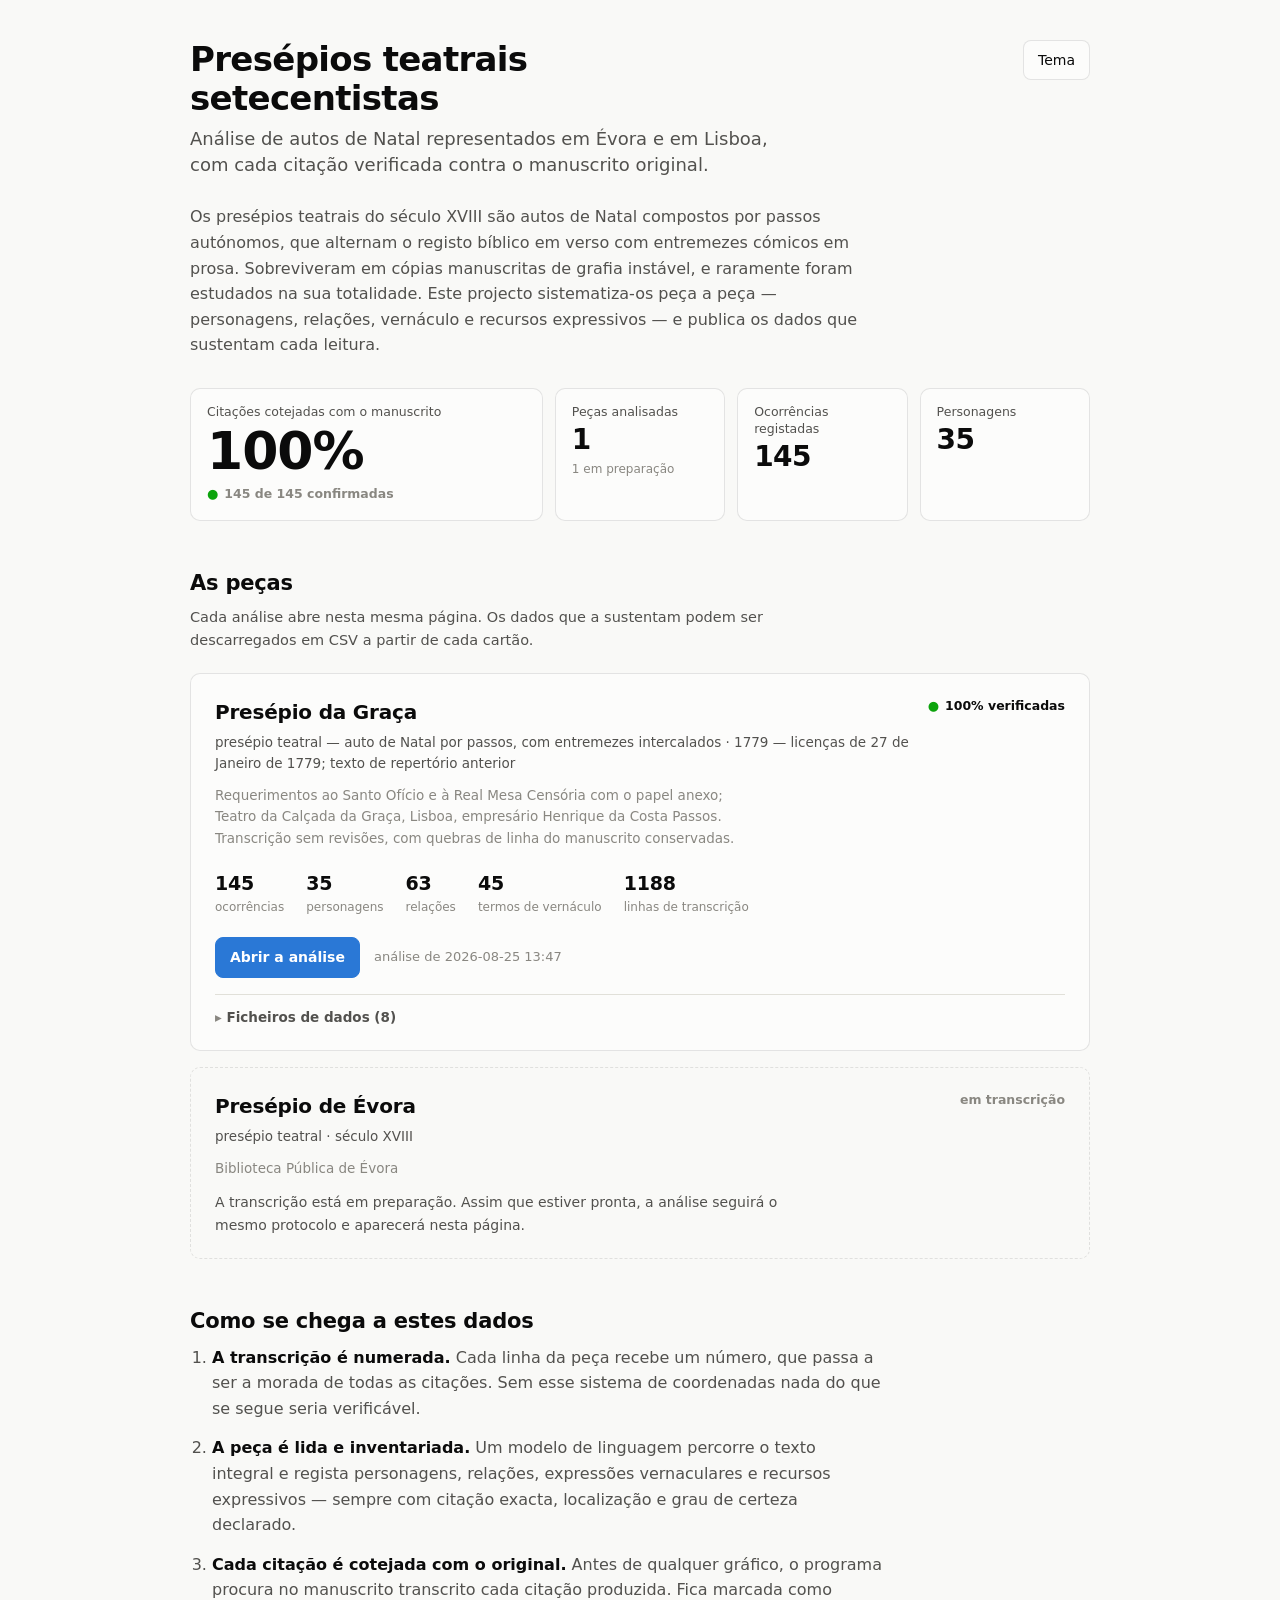
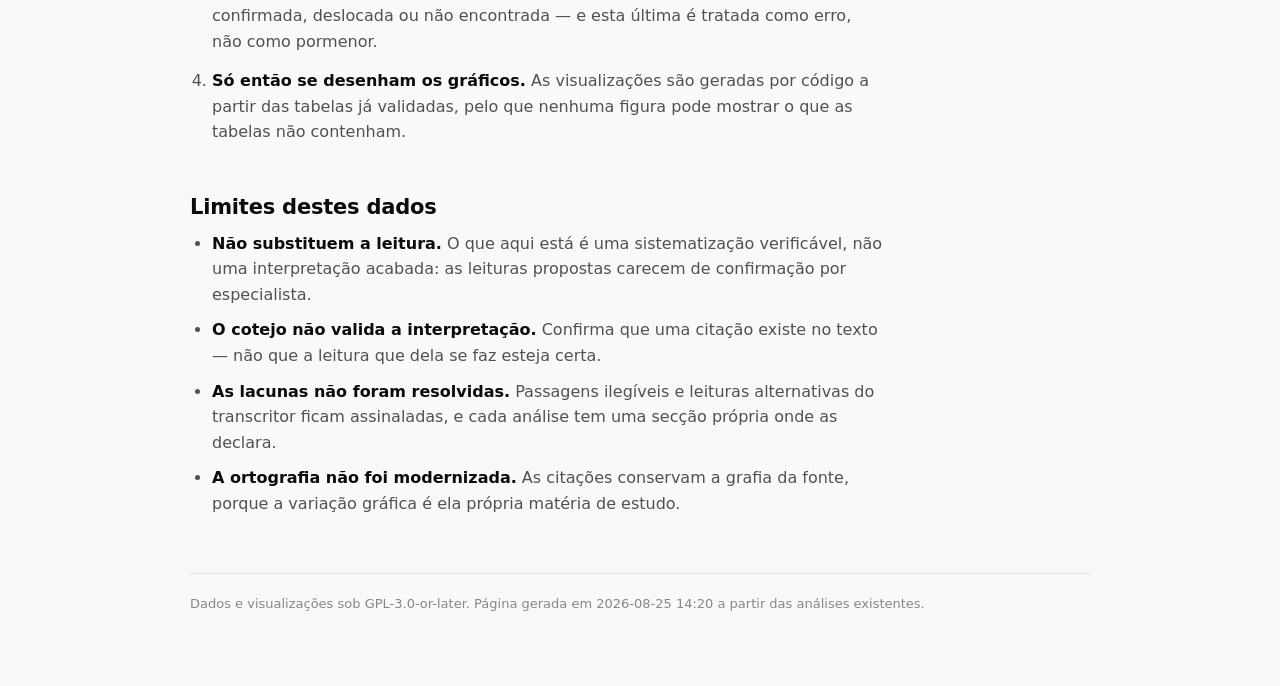
==== commit b158a6d8: "Add files via upload" ====
--- a/index.html
+++ b/index.html
@@ -314,7 +314,7 @@
 </div>
 </main>
 
-<script id="dados" type="application/json">{"projecto":{"titulo":"Presépios teatrais setecentistas","subtitulo":"Análise de autos de Natal representados em Évora e em Lisboa, com cada citação verificada contra o manuscrito original.\n","descricao":"Os presépios teatrais do século XVIII são autos de Natal compostos por passos autónomos, que alternam o registo bíblico em verso com entremezes cómicos em prosa. Sobreviveram em cópias manuscritas de grafia instável, e raramente foram estudados na sua totalidade. Este projecto sistematiza-os peça a peça — personagens, relações, vernáculo e recursos expressivos — e publica os dados que sustentam cada leitura.\n","instituicao":"","autoria":"","repositorio":"","contacto":"","licenca":"GPL-3.0-or-later","como_citar":""},"pecas":[{"titulo":"Presépio da Graça","slug":"presepio-da-graca","datacao":"1779 — licenças de 27 de Janeiro de 1779; texto de repertório anterior","proveniencia":"Requerimentos ao Santo Ofício e à Real Mesa Censória com o papel anexo; Teatro da Calçada da Graça, Lisboa, empresário Henrique da Costa Passos. Transcrição sem revisões, com quebras de linha do manuscrito conservadas.","genero":"presépio teatral — auto de Natal por passos, com entremezes intercalados","nota":"","estado":"analisada","analises":[{"pasta":"presepio-da-graca","dashboard":"presepio-da-graca/presepio-da-graca-dashboard.html","data":"2026-08-25 13:47","modelo":"","ficheiro":"presepio_graca.txt","n_linhas":1188,"metricas":{"citacoes_testadas":145,"citacoes_verificadas":145,"citacoes_deslocadas":0,"citacoes_nao_encontradas":0,"citacoes_sem_localizacao":0,"citacoes_verificadas_pct":100.0,"n_recursos":145,"n_tipos_recurso":15,"n_personagens":35,"n_relacoes":63,"n_vernaculo":45,"n_tipos_relacao":10,"n_linhas_peca":1188,"densidade_recursos_por_100_linhas":12.21},"validacao":{"valido":true,"n_erros":0,"n_avisos":1,"metricas":{"citacoes_testadas":145,"citacoes_verificadas":145,"citacoes_deslocadas":0,"citacoes_nao_encontradas":0,"citacoes_sem_localizacao":0,"citacoes_verificadas_pct":100.0,"n_recursos":145,"n_tipos_recurso":15,"n_personagens":35,"n_relacoes":63,"n_vernaculo":45,"n_tipos_relacao":10,"n_linhas_peca":1188,"densidade_recursos_por_100_linhas":12.21}},"ficheiros":[{"nome":"recursos_expressivos.csv","rotulo":"Ocorrências de recursos expressivos","url":"presepio-da-graca/recursos_expressivos.csv","bytes":"36929"},{"nome":"recursos_expressivos_verificado.csv","rotulo":"Ocorrências com o resultado do cotejo","url":"presepio-da-graca/recursos_expressivos_verificado.csv","bytes":"39736"},{"nome":"frequencias_recursos.csv","rotulo":"Frequências por tipo de recurso","url":"presepio-da-graca/frequencias_recursos.csv","bytes":"244"},{"nome":"personagens.csv","rotulo":"Personagens","url":"presepio-da-graca/personagens.csv","bytes":"6650"},{"nome":"relacoes.csv","rotulo":"Relações entre personagens","url":"presepio-da-graca/relacoes.csv","bytes":"7217"},{"nome":"vernaculo.csv","rotulo":"Vernáculo","url":"presepio-da-graca/vernaculo.csv","bytes":"5970"},{"nome":"validacao.md","rotulo":"Relatório de validação","url":"presepio-da-graca/validacao.md","bytes":"745"},{"nome":"execucao.json","rotulo":"Registo da execução","url":"presepio-da-graca/execucao.json","bytes":"2376"}]}]},{"titulo":"Presépio de Évora","slug":"","datacao":"século XVIII","proveniencia":"Biblioteca Pública de Évora","genero":"presépio teatral","nota":"A transcrição está em preparação. Assim que estiver pronta, a análise seguirá o mesmo protocolo e aparecerá nesta página.\n","estado":"em transcrição","analises":[]}],"totais":{"n_pecas":1,"n_anunciadas":1,"n_analises":1,"citacoes_testadas":145,"citacoes_verificadas":145,"pct_verificadas":100.0,"ocorrencias":145,"personagens":35,"relacoes":63,"vernaculo":45,"linhas":1188},"gerado_em":"2026-08-25 13:53"}</script>
+<script id="dados" type="application/json">{"projecto":{"titulo":"Presépios teatrais setecentistas","subtitulo":"Análise de autos de Natal representados em Évora e em Lisboa, com cada citação verificada contra o manuscrito original.\n","descricao":"Os presépios teatrais do século XVIII são autos de Natal compostos por passos autónomos, que alternam o registo bíblico em verso com entremezes cómicos em prosa. Sobreviveram em cópias manuscritas de grafia instável, e raramente foram estudados na sua totalidade. Este projecto sistematiza-os peça a peça — personagens, relações, vernáculo e recursos expressivos — e publica os dados que sustentam cada leitura.\n","instituicao":"","autoria":"","repositorio":"","contacto":"","licenca":"GPL-3.0-or-later","como_citar":""},"pecas":[{"titulo":"Presépio da Graça","slug":"presepio-da-graca","datacao":"1779 — licenças de 27 de Janeiro de 1779; texto de repertório anterior","proveniencia":"Requerimentos ao Santo Ofício e à Real Mesa Censória com o papel anexo; Teatro da Calçada da Graça, Lisboa, empresário Henrique da Costa Passos. Transcrição sem revisões, com quebras de linha do manuscrito conservadas.","genero":"presépio teatral — auto de Natal por passos, com entremezes intercalados","nota":"","estado":"analisada","analises":[{"pasta":"presepio-da-graca","dashboard":"presepio-da-graca/presepio-da-graca-dashboard.html","html":"\u003c!DOCTYPE html>\n\u003chtml lang=\"pt-PT\">\n\u003chead>\n\u003cmeta charset=\"utf-8\">\n\u003cmeta name=\"viewport\" content=\"width=device-width, initial-scale=1\">\n\u003ctitle>Presépio da Graça — análise\u003c/title>\n  \u003cstyle>\n/* Paleta e variáveis partilhadas pelo portal e pelo dashboard.\n\n   Os valores estão definidos três vezes de propósito: uma na raiz para o tema\n   claro, uma sob a media query para quem tem o sistema em escuro, e uma sob\n   [data-theme] para o botão de tema poder ganhar em qualquer dos sentidos.\n   Todo o resto das folhas de estilo se refere a estas variáveis por papel,\n   nunca por hexadecimal, para que a troca de tema aconteça num único sítio. */\n\n:root{\n  color-scheme: light;\n  --surface-1:#fcfcfb; --plane:#f9f9f7;\n  --text-primary:#0b0b0b; --text-secondary:#52514e; --text-muted:#898781;\n  --grid:#e1e0d9; --axis:#c3c2b7; --hairline:rgba(11,11,11,0.10);\n  --series-1:#2a78d6; --series-2:#eb6834; --series-3:#1baf7a;\n  --good:#0ca30c; --warning:#fab219; --serious:#ec835a; --critical:#d03b3b;\n  --seq-0:#cde2fb; --seq-1:#9ec5f4; --seq-2:#6da7ec; --seq-3:#3987e5;\n  --seq-4:#2a78d6; --seq-5:#256abf; --seq-6:#184f95;\n  --radius:10px;\n  --sans: system-ui, -apple-system, \"Segoe UI\", sans-serif;\n}\n@media (prefers-color-scheme: dark){\n  :root:where(:not([data-theme=\"light\"])){\n    color-scheme: dark;\n    --surface-1:#1a1a19; --plane:#0d0d0d;\n    --text-primary:#ffffff; --text-secondary:#c3c2b7; --text-muted:#898781;\n    --grid:#2c2c2a; --axis:#383835; --hairline:rgba(255,255,255,0.10);\n    --series-1:#3987e5; --series-2:#d95926; --series-3:#199e70;\n    --seq-0:#0d366b; --seq-1:#184f95; --seq-2:#256abf; --seq-3:#2a78d6;\n    --seq-4:#3987e5; --seq-5:#6da7ec; --seq-6:#9ec5f4;\n  }\n}\n:root[data-theme=\"dark\"]{\n  color-scheme: dark;\n  --surface-1:#1a1a19; --plane:#0d0d0d;\n  --text-primary:#ffffff; --text-secondary:#c3c2b7; --text-muted:#898781;\n  --grid:#2c2c2a; --axis:#383835; --hairline:rgba(255,255,255,0.10);\n  --series-1:#3987e5; --series-2:#d95926; --series-3:#199e70;\n  --seq-0:#0d366b; --seq-1:#184f95; --seq-2:#256abf; --seq-3:#2a78d6;\n  --seq-4:#3987e5; --seq-5:#6da7ec; --seq-6:#9ec5f4;\n}\n\n/* Folha de estilo do dashboard. As variáveis de cor vivem em tokens.css, que\n   é inlinado antes desta. */\n\n*{box-sizing:border-box}\nbody{\n  margin:0; background:var(--plane); color:var(--text-primary);\n  font-family:var(--sans); font-size:15px; line-height:1.55;\n  -webkit-font-smoothing:antialiased;\n}\n.wrap{max-width:1180px; margin:0 auto; padding:28px 20px 80px}\nh1{font-size:26px; line-height:1.25; margin:0 0 6px; font-weight:600; letter-spacing:-0.01em}\nh2{font-size:17px; margin:0 0 2px; font-weight:600}\nh3{font-size:14px; margin:0 0 14px; font-weight:600; color:var(--text-secondary)}\np{margin:0 0 10px}\na{color:var(--series-1)}\n.sub{color:var(--text-secondary); font-size:13.5px; margin:0}\n.muted{color:var(--text-muted)}\n\n/* ---------- cabeçalho ---------- */\nheader.top{display:flex; gap:18px; align-items:flex-start; justify-content:space-between; margin-bottom:22px; flex-wrap:wrap}\n.meta-list{display:flex; flex-wrap:wrap; gap:6px 18px; font-size:13px; color:var(--text-secondary); margin-top:8px}\n.meta-list b{font-weight:600; color:var(--text-primary)}\nbutton, select, input[type=search]{\n  font:inherit; font-size:13px; color:var(--text-primary); background:var(--surface-1);\n  border:1px solid var(--hairline); border-radius:8px; padding:7px 11px; cursor:pointer;\n  min-height:34px;\n}\ninput[type=search]{cursor:text; min-width:190px}\nbutton:hover, select:hover{border-color:var(--axis)}\nbutton.ghost{background:transparent}\nbutton[aria-pressed=\"true\"]{background:var(--series-1); border-color:var(--series-1); color:#fff}\n\n/* ---------- cartões ---------- */\n.grid{display:grid; gap:16px}\n.card{\n  background:var(--surface-1); border:1px solid var(--hairline);\n  border-radius:var(--radius); padding:18px 18px 16px;\n}\n.card header{display:flex; justify-content:space-between; align-items:flex-start; gap:12px; margin-bottom:12px}\n.card header .acts{display:flex; gap:6px; flex-shrink:0}\n.card header .acts button{padding:5px 9px; min-height:0; font-size:12px}\n\n/* ---------- tiles ---------- */\n.tiles{display:grid; grid-template-columns:repeat(auto-fit,minmax(150px,1fr)); gap:12px; margin-bottom:16px}\n.tile{background:var(--surface-1); border:1px solid var(--hairline); border-radius:var(--radius); padding:14px 16px}\n.tile .lbl{font-size:12.5px; color:var(--text-secondary)}\n.tile .val{font-size:27px; font-weight:600; letter-spacing:-0.02em; margin-top:2px}\n.tile.hero .val{font-size:52px; line-height:1.05; margin-top:4px}\n.tile .note{font-size:12px; color:var(--text-muted); margin-top:2px}\n.badge{display:inline-flex; align-items:center; gap:5px; font-size:12px; font-weight:600}\n.badge .dot{width:9px; height:9px; border-radius:50%; display:inline-block}\n\n/* ---------- filtros ---------- */\n.filters{\n  display:flex; flex-wrap:wrap; gap:8px; align-items:center;\n  background:var(--surface-1); border:1px solid var(--hairline);\n  border-radius:var(--radius); padding:10px 12px; margin-bottom:16px;\n}\n.filters .lbl{font-size:12px; color:var(--text-muted); margin-right:2px}\n.filters .spacer{flex:1}\n.chip{\n  display:inline-flex; align-items:center; gap:6px; font-size:12px;\n  border:1px solid var(--hairline); border-radius:999px; padding:4px 10px; background:transparent;\n}\n\n/* ---------- gráficos ---------- */\nsvg{display:block; width:100%; height:auto; overflow:visible}\n.tick{fill:var(--text-muted); font-size:11px}\n.lbl-mark{fill:var(--text-secondary); font-size:11.5px}\n.val-mark{fill:var(--text-secondary); font-size:11.5px; font-weight:600}\n.gridline{stroke:var(--grid); stroke-width:1}\n.axisline{stroke:var(--axis); stroke-width:1}\n.legend{display:flex; flex-wrap:wrap; gap:6px 16px; font-size:12px; color:var(--text-secondary); margin-top:12px}\n.legend .key{display:inline-flex; align-items:center; gap:6px}\n.legend .swatch{width:11px; height:11px; border-radius:3px; display:inline-block}\n.scale{display:flex; align-items:center; gap:8px; font-size:11.5px; color:var(--text-muted); margin-top:10px}\n.scale .steps{display:flex}\n.scale .steps i{width:22px; height:10px; display:block}\n\n/* ---------- tabelas ---------- */\n.tbl-wrap{overflow:auto; max-height:460px; border:1px solid var(--hairline); border-radius:8px}\ntable{border-collapse:collapse; width:100%; font-size:13px}\nth,td{text-align:left; padding:7px 10px; border-bottom:1px solid var(--grid); vertical-align:top}\nth{position:sticky; top:0; background:var(--surface-1); font-weight:600; font-size:12px;\n   color:var(--text-secondary); z-index:1; white-space:nowrap; cursor:pointer}\nth:after{content:\"\"; }\ntbody tr:hover{background:color-mix(in srgb, var(--series-1) 7%, transparent)}\ntd.num{text-align:right; font-variant-numeric:tabular-nums; white-space:nowrap}\ntd.loc{white-space:nowrap; font-variant-numeric:tabular-nums; color:var(--text-secondary)}\n.cit{font-style:italic}\n.hidden{display:none !important}\n\n/* ---------- tooltip ---------- */\n#tip{\n  position:fixed; pointer-events:none; z-index:50; max-width:330px;\n  background:var(--surface-1); color:var(--text-primary);\n  border:1px solid var(--hairline); border-radius:8px; padding:9px 11px;\n  font-size:12.5px; line-height:1.45; box-shadow:0 6px 22px rgba(0,0,0,.16);\n  opacity:0; transition:opacity .1s;\n}\n#tip b{display:block; margin-bottom:3px}\n#tip .q{font-style:italic; color:var(--text-secondary)}\n\n/* ---------- prosa ---------- */\n.prosa{font-size:14.5px; max-width:74ch}\n.prosa h1,.prosa h2,.prosa h3,.prosa h4{margin:18px 0 8px; font-size:15px}\n.prosa ul{padding-left:20px; margin:0 0 12px}\n.prosa code{background:var(--plane); padding:1px 5px; border-radius:4px; font-size:12.5px}\ndetails{border-top:1px solid var(--grid); padding:12px 0}\ndetails summary{cursor:pointer; font-weight:600; font-size:14px}\n.aviso-list{margin:8px 0 0; padding-left:18px; font-size:13px; color:var(--text-secondary)}\nfooter{margin-top:34px; padding-top:16px; border-top:1px solid var(--grid);\n       font-size:12px; color:var(--text-muted)}\n@media print{\n  body{background:#fff}\n  .filters,.card header .acts,button{display:none !important}\n  .card{break-inside:avoid}\n}\n\n\u003c/style>\n\u003c/head>\n\u003cbody>\n\u003cdiv class=\"wrap\">\n\n\u003cheader class=\"top\">\n  \u003cdiv>\n    \u003ch1 id=\"titulo\">\u003c/h1>\n    \u003cp class=\"sub\" id=\"subtitulo\">\u003c/p>\n    \u003cdiv class=\"meta-list\" id=\"meta\">\u003c/div>\n  \u003c/div>\n  \u003cdiv style=\"display:flex; gap:8px\">\n    \u003cbutton id=\"tema\" class=\"ghost\" title=\"Alternar tema claro/escuro\">Tema\u003c/button>\n    \u003cbutton id=\"imprimir\" class=\"ghost\">Imprimir\u003c/button>\n  \u003c/div>\n\u003c/header>\n\n\u003csection class=\"tiles\" id=\"tiles\">\u003c/section>\n\n\u003cdiv class=\"filters\" role=\"group\" aria-label=\"Filtros aplicados a todos os gráficos e tabelas\">\n  \u003cspan class=\"lbl\">Filtrar:\u003c/span>\n  \u003cselect id=\"f-personagem\" aria-label=\"Personagem\">\u003coption value=\"\">Todas as personagens\u003c/option>\u003c/select>\n  \u003cselect id=\"f-tipo\" aria-label=\"Tipo de recurso\">\u003coption value=\"\">Todos os recursos\u003c/option>\u003c/select>\n  \u003cselect id=\"f-relacao\" aria-label=\"Tipo de relação\">\u003coption value=\"\">Todas as relações\u003c/option>\u003c/select>\n  \u003cselect id=\"f-certeza\" aria-label=\"Grau de certeza\">\u003coption value=\"\">Todos os graus\u003c/option>\u003c/select>\n  \u003cinput type=\"search\" id=\"f-texto\" placeholder=\"Pesquisar citação, termo…\" aria-label=\"Pesquisa livre\">\n  \u003cspan class=\"spacer\">\u003c/span>\n  \u003cspan class=\"chip\" id=\"contador\">\u003c/span>\n  \u003cbutton id=\"limpar\" class=\"ghost\">Limpar\u003c/button>\n\u003c/div>\n\n\u003csection class=\"grid\" style=\"grid-template-columns:repeat(auto-fit,minmax(430px,1fr))\">\n  \u003cdiv class=\"card\" id=\"card-freq\">\n    \u003cheader>\n      \u003cdiv>\u003ch2>Frequência dos recursos expressivos\u003c/h2>\u003ch3>ocorrências registadas por tipo\u003c/h3>\u003c/div>\n      \u003cdiv class=\"acts\">\n        \u003cbutton data-view=\"chart\" aria-pressed=\"true\">Gráfico\u003c/button>\n        \u003cbutton data-view=\"table\" aria-pressed=\"false\">Tabela\u003c/button>\n        \u003cbutton data-svg=\"freq\" class=\"ghost\" title=\"Descarregar SVG\">SVG\u003c/button>\n      \u003c/div>\n    \u003c/header>\n    \u003cdiv class=\"view-chart\">\u003csvg id=\"svg-freq\" role=\"img\" aria-label=\"Gráfico de barras da frequência dos recursos expressivos\">\u003c/svg>\u003c/div>\n    \u003cdiv class=\"view-table hidden\" id=\"tbl-freq\">\u003c/div>\n  \u003c/div>\n\n  \u003cdiv class=\"card\" id=\"card-vern\">\n    \u003cheader>\n      \u003cdiv>\u003ch2>Vernáculo mais recorrente\u003c/h2>\u003ch3>expressões, regionalismos e arcaísmos por nº de ocorrências\u003c/h3>\u003c/div>\n      \u003cdiv class=\"acts\">\n        \u003cbutton data-view=\"chart\" aria-pressed=\"true\">Gráfico\u003c/button>\n        \u003cbutton data-view=\"table\" aria-pressed=\"false\">Tabela\u003c/button>\n        \u003cbutton data-svg=\"vern\" class=\"ghost\" title=\"Descarregar SVG\">SVG\u003c/button>\n      \u003c/div>\n    \u003c/header>\n    \u003cdiv class=\"view-chart\">\u003csvg id=\"svg-vern\" role=\"img\" aria-label=\"Gráfico de barras das expressões vernaculares mais frequentes\">\u003c/svg>\u003c/div>\n    \u003cdiv class=\"view-table hidden\" id=\"tbl-vern\">\u003c/div>\n  \u003c/div>\n\u003c/section>\n\n\u003csection class=\"grid\" style=\"margin-top:16px\">\n  \u003cdiv class=\"card\" id=\"card-heat\">\n    \u003cheader>\n      \u003cdiv>\u003ch2>Distribuição dos recursos por personagem\u003c/h2>\u003ch3>quantas ocorrências de cada tipo cabem a cada personagem\u003c/h3>\u003c/div>\n      \u003cdiv class=\"acts\">\n        \u003cbutton data-view=\"chart\" aria-pressed=\"true\">Mapa\u003c/button>\n        \u003cbutton data-view=\"table\" aria-pressed=\"false\">Tabela\u003c/button>\n        \u003cbutton data-svg=\"heat\" class=\"ghost\" title=\"Descarregar SVG\">SVG\u003c/button>\n      \u003c/div>\n    \u003c/header>\n    \u003cdiv class=\"view-chart\">\n      \u003csvg id=\"svg-heat\" role=\"img\" aria-label=\"Mapa de calor da distribuição dos recursos expressivos por personagem\">\u003c/svg>\n      \u003cdiv class=\"scale\" id=\"escala-heat\">\u003c/div>\n    \u003c/div>\n    \u003cdiv class=\"view-table hidden\" id=\"tbl-heat\">\u003c/div>\n  \u003c/div>\n\u003c/section>\n\n\u003csection class=\"grid\" style=\"margin-top:16px\">\n  \u003cdiv class=\"card\" id=\"card-rede\">\n    \u003cheader>\n      \u003cdiv>\u003ch2>Rede de relações entre personagens\u003c/h2>\u003ch3>nós dimensionados pelo número de relações; passa o cursor sobre uma aresta para ler o tipo\u003c/h3>\u003c/div>\n      \u003cdiv class=\"acts\">\n        \u003cbutton data-view=\"chart\" aria-pressed=\"true\">Grafo\u003c/button>\n        \u003cbutton data-view=\"table\" aria-pressed=\"false\">Tabela\u003c/button>\n        \u003cbutton data-svg=\"rede\" class=\"ghost\" title=\"Descarregar SVG\">SVG\u003c/button>\n      \u003c/div>\n    \u003c/header>\n    \u003cdiv class=\"view-chart\">\n      \u003csvg id=\"svg-rede\" role=\"img\" aria-label=\"Grafo das relações entre personagens\">\u003c/svg>\n      \u003cdiv class=\"legend\" id=\"leg-rede\">\u003c/div>\n    \u003c/div>\n    \u003cdiv class=\"view-table hidden\" id=\"tbl-rede\">\u003c/div>\n  \u003c/div>\n\u003c/section>\n\n\u003csection class=\"grid\" style=\"margin-top:16px\">\n  \u003cdiv class=\"card\">\n    \u003cheader>\u003cdiv>\u003ch2>Ocorrências de recursos expressivos\u003c/h2>\u003ch3>tabela integral, com cotejo automático de cada citação com a transcrição\u003c/h3>\u003c/div>\n      \u003cdiv class=\"acts\">\u003cbutton data-csv=\"recursos\" class=\"ghost\">CSV\u003c/button>\u003c/div>\n    \u003c/header>\n    \u003cdiv id=\"tbl-recursos\">\u003c/div>\n  \u003c/div>\n  \u003cdiv class=\"card\">\n    \u003cheader>\u003cdiv>\u003ch2>Personagens\u003c/h2>\u003ch3>função dramática e carga simbólica\u003c/h3>\u003c/div>\n      \u003cdiv class=\"acts\">\u003cbutton data-csv=\"personagens\" class=\"ghost\">CSV\u003c/button>\u003c/div>\n    \u003c/header>\n    \u003cdiv id=\"tbl-pers\">\u003c/div>\n  \u003c/div>\n  \u003cdiv class=\"card\">\n    \u003cheader>\u003cdiv>\u003ch2>Vernáculo\u003c/h2>\u003ch3>significado de época e grau de certeza\u003c/h3>\u003c/div>\n      \u003cdiv class=\"acts\">\u003cbutton data-csv=\"vernaculo\" class=\"ghost\">CSV\u003c/button>\u003c/div>\n    \u003c/header>\n    \u003cdiv id=\"tbl-vernaculo\">\u003c/div>\n  \u003c/div>\n\u003c/section>\n\n\u003csection class=\"card\" style=\"margin-top:16px\">\n  \u003ch2>Análise em prosa\u003c/h2>\n  \u003ch3>texto integral produzido na primeira ronda\u003c/h3>\n  \u003cdiv id=\"prosa\">\u003c/div>\n\u003c/section>\n\n\u003csection class=\"card\" style=\"margin-top:16px\">\n  \u003ch2>Limitações e validação\u003c/h2>\n  \u003ch3>lacunas assinaladas pela análise e verificações automáticas\u003c/h3>\n  \u003cdiv id=\"limitacoes\" class=\"prosa\">\u003c/div>\n  \u003cdiv id=\"validacao\">\u003c/div>\n\u003c/section>\n\n\u003cfooter id=\"rodape\">\u003c/footer>\n\u003c/div>\n\n\u003cdiv id=\"tip\" role=\"tooltip\">\u003c/div>\n\u003cscript id=\"dados\" type=\"application/json\">{\"meta\":{\"titulo\":\"Presépio da Graça\",\"datacao\":\"1779 — licenças de 27 de Janeiro de 1779; texto de repertório anterior\",\"proveniencia\":\"Requerimentos ao Santo Ofício e à Real Mesa Censória com o papel anexo; Teatro da Calçada da Graça, Lisboa, empresário Henrique da Costa Passos. Transcrição sem revisões, com quebras de linha do manuscrito conservadas.\\n\",\"genero\":\"presépio teatral — auto de Natal por passos, com entremezes intercalados\",\"slug\":\"presepio-da-graca\",\"data_execucao\":\"2026-08-25 13:47\",\"modelo\":\"\",\"ficheiro\":\"presepio_graca.txt\",\"n_linhas\":1188},\"metricas\":{\"citacoes_testadas\":145,\"citacoes_verificadas\":145,\"citacoes_deslocadas\":0,\"citacoes_nao_encontradas\":0,\"citacoes_sem_localizacao\":0,\"citacoes_verificadas_pct\":100.0,\"n_recursos\":145,\"n_tipos_recurso\":15,\"n_personagens\":35,\"n_relacoes\":63,\"n_vernaculo\":45,\"n_tipos_relacao\":10,\"n_linhas_peca\":1188,\"densidade_recursos_por_100_linhas\":12.21},\"recursos\":[{\"id\":\"R001\",\"tipo_recurso\":\"anáfora\",\"citacao\":\"Eu não sou a quem a devidade in tempore formou, aos mais unidos, eu não sou o maior dos escolhidos\",\"localizacao\":\"L0027-L0029\",\"personagem\":\"Luzbel\",\"interpretacao\":\"A soberba formula-se por negação repetida: Luzbel define-se recusando o lugar que lhe foi dado. A anáfora instala desde o primeiro verso o tema da comparação com o alto que atravessa toda a peça.\",\"verificacao\":\"verificada\",\"linha\":\"27\"},{\"id\":\"R002\",\"tipo_recurso\":\"hipérbole\",\"citacao\":\"ao sólio subirei no mesmo instante ocupando da glória o sacro assento\",\"localizacao\":\"L0039-L0040\",\"personagem\":\"Luzbel\",\"interpretacao\":\"A instantaneidade («no mesmo instante») mede a desmedida: a usurpação é imaginada sem processo nem mediação, o que a torna teologicamente absurda antes de ser punida.\",\"verificacao\":\"verificada\",\"linha\":\"39\"},{\"id\":\"R003\",\"tipo_recurso\":\"comparação\",\"citacao\":\"para em tudo ficar seu similante\",\"localizacao\":\"L0041\",\"personagem\":\"Luzbel\",\"interpretacao\":\"Semelhança pretendida por conquista. Ecoa por antecipação a semelhança concedida a Adão em L0092, invertendo-lhe o sinal: o que é dom na criatura é roubo no anjo.\",\"verificacao\":\"verificada\",\"linha\":\"41\"},{\"id\":\"R004\",\"tipo_recurso\":\"apóstrofe\",\"citacao\":\"Suspende o temerário pensameNto\",\"localizacao\":\"L0045\",\"personagem\":\"São Miguel\",\"interpretacao\":\"O soneto de resposta abre com imperativo directo, sem exórdio. A justiça divina é encenada como interrupção, não como argumento.\",\"verificacao\":\"verificada\",\"linha\":\"45\"},{\"id\":\"R005\",\"tipo_recurso\":\"metáfora\",\"citacao\":\"desde já te sepulta no tromento\",\"localizacao\":\"L0048\",\"personagem\":\"São Miguel\",\"interpretacao\":\"Sepultura aplicada a um ser incorpóreo: a pena espiritual é dita em vocabulário funerário para se tornar representável em cena.\",\"verificacao\":\"verificada\",\"linha\":\"48\"},{\"id\":\"R006\",\"tipo_recurso\":\"antítese\",\"citacao\":\"e no horrendo lugar da escuridade fromará em prepétuo o teu assento\",\"localizacao\":\"L0052-L0053\",\"personagem\":\"São Miguel\",\"interpretacao\":\"Contraponto exacto ao «sacro assento» de L0040. A mesma palavra ocupa os dois extremos do eixo alto/baixo que organiza o auto.\",\"verificacao\":\"verificada\",\"linha\":\"52\"},{\"id\":\"R007\",\"tipo_recurso\":\"personificação\",\"citacao\":\"e as entranhas da terra feia e escura sepulte para sempre esse maldito\",\"localizacao\":\"L0060-L0061\",\"personagem\":\"São Miguel\",\"interpretacao\":\"A terra ganha entranhas e vontade punitiva. Prepara a terra hostil de Caim (L0248) e a terra regada de lágrimas de Adão (L0162).\",\"verificacao\":\"verificada\",\"linha\":\"60\"},{\"id\":\"R008\",\"tipo_recurso\":\"metáfora\",\"citacao\":\"Desterrem-se as trevas que em sombras revestem a orbe\",\"localizacao\":\"L0065\",\"personagem\":\"Padre Eterno\",\"interpretacao\":\"Criação dita em vocabulário jurídico-político: o desterro é pena de degredo. A ordem do mundo é imaginada como acto de soberania régia.\",\"verificacao\":\"verificada\",\"linha\":\"65\"},{\"id\":\"R009\",\"tipo_recurso\":\"anáfora\",\"citacao\":\"Produza a terra todas as plantas e árvores... Produza o mar a competente criação de toda a diversidade de peixes... Produzam-se todos os animais segundo a ordem natural\",\"localizacao\":\"L0082-L0087\",\"personagem\":\"Padre Eterno\",\"interpretacao\":\"A repetição do verbo escande a sequência criadora e serve de deixa às mutações de cenário anunciadas nas didascálias, articulando retórica e tramoia.\",\"verificacao\":\"verificada\",\"linha\":\"82\"},{\"id\":\"R010\",\"tipo_recurso\":\"comparação\",\"citacao\":\"façamos o homem à nossa imagem e semelhança\",\"localizacao\":\"L0092\",\"personagem\":\"Padre Eterno\",\"interpretacao\":\"Fórmula bíblica conservada intacta; funciona como termo de comparação estruturante a que Luzbel (L0041) e, mais tarde, a soberba de Olofernes se opõem.\",\"verificacao\":\"verificada\",\"linha\":\"92\"},{\"id\":\"R011\",\"tipo_recurso\":\"metáfora\",\"citacao\":\"Na tua face deposito uma espiritual essência da vida\",\"localizacao\":\"L0097\",\"personagem\":\"Padre Eterno\",\"interpretacao\":\"O sopro divino é dito como depósito — termo de guarda e de confiança, que implica devolução e prepara a lógica do preceito.\",\"verificacao\":\"verificada\",\"linha\":\"97\"},{\"id\":\"R012\",\"tipo_recurso\":\"comparação\",\"citacao\":\"façamos um adjutório semelhante a ele\",\"localizacao\":\"L0100\",\"personagem\":\"Padre Eterno\",\"interpretacao\":\"Eva é introduzida por semelhança e subordinação simultâneas; o termo «adjutório» fixa desde a criação a hierarquia que a sentença de L0132 tornará explícita.\",\"verificacao\":\"verificada\",\"linha\":\"100\"},{\"id\":\"R013\",\"tipo_recurso\":\"alegoria\",\"citacao\":\"esta é a Árvore da ciência onde donde oculto o conhicimento do bem e do mal\",\"localizacao\":\"L0105\",\"personagem\":\"Padre Eterno\",\"interpretacao\":\"O saber moral é figurado como fruto guardado. A alegoria dá corpo cénico a uma proibição abstracta e torna-a representável num único objecto.\",\"verificacao\":\"verificada\",\"linha\":\"105\"},{\"id\":\"R014\",\"tipo_recurso\":\"ironia\",\"citacao\":\"De nenhum modo comendo dela podereis prigar na vida\",\"localizacao\":\"L0113\",\"personagem\":\"Serpente\",\"interpretacao\":\"A tentação opera por negação enfática do que é verdadeiro. É a primeira das falas enganosas da peça, série que continua no Diabo cómico e se inverte na dissimulação virtuosa de Judite.\",\"verificacao\":\"verificada\",\"linha\":\"113\"},{\"id\":\"R015\",\"tipo_recurso\":\"personificação\",\"citacao\":\"não sei o que me vaticina o coração\",\"localizacao\":\"L0119\",\"personagem\":\"Adão\",\"interpretacao\":\"O coração profetiza: o pressentimento é externalizado num órgão que fala. Adão adivinha a culpa antes de a cometer, o que agrava a transgressão.\",\"verificacao\":\"verificada\",\"linha\":\"119\"},{\"id\":\"R016\",\"tipo_recurso\":\"metáfora\",\"citacao\":\"como réu da culpa me escondi\",\"localizacao\":\"L0127\",\"personagem\":\"Adão\",\"interpretacao\":\"Vocabulário forense aplicado à consciência. A queda é imediatamente traduzida em processo judicial, registo que domina toda a intervenção do Padre Eterno.\",\"verificacao\":\"verificada\",\"linha\":\"127\"},{\"id\":\"R017\",\"tipo_recurso\":\"enumeração\",\"citacao\":\"naçarás filho algum sem empulsos de dores, será sojeita aos perceitos do homem, e debaixo do seu domínio vivirás\",\"localizacao\":\"L0132\",\"personagem\":\"Padre Eterno\",\"interpretacao\":\"Três encargos acumulados sobre Eva: dor, sujeição e domínio. A hierarquia doméstica setecentista é aqui enunciada como sentença divina, e é a passagem de maior densidade social do primeiro terço.\",\"verificacao\":\"verificada\",\"linha\":\"132\"},{\"id\":\"R018\",\"tipo_recurso\":\"hipérbole\",\"citacao\":\"sarás a mais desgraçada entre todas as feras\",\"localizacao\":\"L0132\",\"personagem\":\"Padre Eterno\",\"interpretacao\":\"Superlativo absoluto que fixa a serpente no fundo da escala dos viventes, completando por baixo a hierarquia que a criação estabelecera por cima.\",\"verificacao\":\"verificada\",\"linha\":\"132\"},{\"id\":\"R019\",\"tipo_recurso\":\"metáfora\",\"citacao\":\"em copioso suor do teu rosto ganharás o pão té que te convertas em terra\",\"localizacao\":\"L0135\",\"personagem\":\"Padre Eterno\",\"interpretacao\":\"O trabalho é dito em imagem circular: o homem vem da terra, alimenta-se dela e volta a ela. A metáfora agrícola torna-se, no lamento seguinte, a do pranto que rega.\",\"verificacao\":\"verificada\",\"linha\":\"135\"},{\"id\":\"R020\",\"tipo_recurso\":\"personificação\",\"citacao\":\"sintirás as paixões que o mundo ilaça\",\"localizacao\":\"L0141\",\"personagem\":\"Anjo\",\"interpretacao\":\"O mundo enlaça como caçador. A expulsão não é apenas espacial: entrega o homem a um agente activo e hostil.\",\"verificacao\":\"verificada\",\"linha\":\"141\"},{\"id\":\"R021\",\"tipo_recurso\":\"personificação\",\"citacao\":\"vai que o mundo te dará o desengano\",\"localizacao\":\"L0144\",\"personagem\":\"Anjo\",\"interpretacao\":\"O mundo torna-se preceptor moral. A oitava fecha o passo com uma sentença de sabor barroco — o desengano como forma de conhecimento.\",\"verificacao\":\"verificada\",\"linha\":\"144\"},{\"id\":\"R022\",\"tipo_recurso\":\"metáfora\",\"citacao\":\"desfaze-te em puro pranto para lavar teu defeito\",\"localizacao\":\"L0148\",\"personagem\":\"Adão\",\"interpretacao\":\"O choro como água baptismal antecipada. A penitência é figurada em operação de limpeza, isotopia que percorre toda a lamentação.\",\"verificacao\":\"verificada\",\"linha\":\"148\"},{\"id\":\"R023\",\"tipo_recurso\":\"hipérbole\",\"citacao\":\"se não lançar pelos olhos lágrimas de cento a cento\",\"localizacao\":\"L0151-L0152\",\"personagem\":\"Eva\",\"interpretacao\":\"A contagem das lágrimas transforma a dor em quantidade. O exagero numérico é o registo próprio da lamentação cantada deste passo.\",\"verificacao\":\"verificada\",\"linha\":\"151\"},{\"id\":\"R024\",\"tipo_recurso\":\"hipérbole\",\"citacao\":\"Enquanto tivermos vida seja o nosso pranto eterno\",\"localizacao\":\"L0159-L0160\",\"personagem\":\"Adão\",\"interpretacao\":\"Fala conjunta de Adão e Eva («Ambos»). A eternidade do pranto mede-se pela duração da vida: a hipérbole é, na verdade, uma definição da condição humana pós-lapsária.\",\"verificacao\":\"verificada\",\"linha\":\"159\"},{\"id\":\"R025\",\"tipo_recurso\":\"metáfora\",\"citacao\":\"Chora regando essa terra Adão, com lágrimas puras\",\"localizacao\":\"L0162-L0163\",\"personagem\":\"Adão\",\"interpretacao\":\"O pranto converte-se em rega e a penitência em lavoura, ligando directamente a pena do trabalho (L0135) à pena da dor. É a metáfora mais bem integrada do passo.\",\"verificacao\":\"verificada\",\"linha\":\"162\"},{\"id\":\"R026\",\"tipo_recurso\":\"antítese\",\"citacao\":\"pois pusestes fim ao bem por dares prencípio ao mal\",\"localizacao\":\"L0169-L0170\",\"personagem\":\"Adão\",\"interpretacao\":\"Quiasmo perfeito entre fim/princípio e bem/mal. A auto-acusação assume forma de sentença moral memorizável, própria da glosa cantada.\",\"verificacao\":\"verificada\",\"linha\":\"169\"},{\"id\":\"R027\",\"tipo_recurso\":\"apóstrofe\",\"citacao\":\"Sofre terra o golpe irado pois sendo a que me formaste fostes a mesma que brotastes fruto para o meu pecado\",\"localizacao\":\"L0178-L0181\",\"personagem\":\"Adão\",\"interpretacao\":\"Adão interpela a terra como cúmplice: matéria da sua origem e do seu crime. A apóstrofe desloca parcialmente a culpa para a criação, movimento que o texto não corrige.\",\"verificacao\":\"verificada\",\"linha\":\"178\"},{\"id\":\"R028\",\"tipo_recurso\":\"antítese\",\"citacao\":\"pois tantos séculos de graça por um bocado a perdi\",\"localizacao\":\"L0193-L0194\",\"personagem\":\"Adão\",\"interpretacao\":\"Desproporção entre séculos e bocado: a antítese quantifica a queda e é, das formulações do passo, a que melhor condensa a doutrina.\",\"verificacao\":\"verificada\",\"linha\":\"193\"},{\"id\":\"R029\",\"tipo_recurso\":\"antítese\",\"citacao\":\"que de Deus a imensa graça é maior que o teu pecado\",\"localizacao\":\"L0204-L0205\",\"personagem\":\"Adão\",\"interpretacao\":\"Contra-antítese consoladora que responde à anterior. As duas juntas desenham o arco teológico completo — culpa desmedida, misericórdia maior — que a peça só cumprirá em Belém.\",\"verificacao\":\"verificada\",\"linha\":\"204\"},{\"id\":\"R030\",\"tipo_recurso\":\"enumeração\",\"citacao\":\"poi são as pensões da vida: morrer, sentir e chorar\",\"localizacao\":\"L0224-L0225\",\"personagem\":\"Adão\",\"interpretacao\":\"Fala conjunta de Adão e Eva. «Pensão» tem aqui o valor coevo de encargo ou tributo devido, não o moderno de rendimento: a vida é dita como dívida a pagar em três prestações.\",\"verificacao\":\"verificada\",\"linha\":\"224\"},{\"id\":\"R031\",\"tipo_recurso\":\"anáfora\",\"citacao\":\"Que podemos conseguir depois de pecado ter? Coro: Morrer.\",\"localizacao\":\"L0214-L0216\",\"personagem\":\"Coro\",\"interpretacao\":\"O Coro responde com uma palavra a cada pergunta (Morrer / Sentir / Chorar). O destino é encenado como eco: não se argumenta, repete-se — e as três respostas são depois recolhidas no dístico final.\",\"verificacao\":\"verificada\",\"linha\":\"214\"},{\"id\":\"R032\",\"tipo_recurso\":\"antítese\",\"citacao\":\"tu fertilizas os campos com grandes rabanhos, o meu gado cada vez mais se deminuem, e o teu se aumenta\",\"localizacao\":\"L0233\",\"personagem\":\"Caim\",\"interpretacao\":\"A inveja nasce de uma comparação contabilística. A antítese entre aumentar e diminuir é o motor do fratricídio e reencena, em escala doméstica, a comparação soberba de Luzbel.\",\"verificacao\":\"verificada\",\"linha\":\"233\"},{\"id\":\"R033\",\"tipo_recurso\":\"ironia\",\"citacao\":\"acaso julgas-te mais saprior qu'eu?\",\"localizacao\":\"L0237\",\"personagem\":\"Caim\",\"interpretacao\":\"Pergunta retórica que atribui ao irmão a soberba de que o próprio Caim está possuído. A projecção é o mecanismo psicológico que o texto expõe sem o nomear.\",\"verificacao\":\"verificada\",\"linha\":\"237\"},{\"id\":\"R034\",\"tipo_recurso\":\"metáfora\",\"citacao\":\"sou escravo do senhor, e mais não sei\",\"localizacao\":\"L0238\",\"personagem\":\"Abel\",\"interpretacao\":\"A obediência define-se por servidão voluntária e por recusa de saber. Abel é o contrário exacto da Serpente, que prometia conhecimento (L0113).\",\"verificacao\":\"verificada\",\"linha\":\"238\"},{\"id\":\"R035\",\"tipo_recurso\":\"eufemismo\",\"citacao\":\"com a tua morte porarei fim a tantos cuidados\",\"localizacao\":\"L0239\",\"personagem\":\"Caim\",\"interpretacao\":\"O homicídio é dito como alívio administrativo. O eufemismo tem gémeo exacto na boca de Judite (L0689-L0690), simetria que a peça não comenta.\",\"verificacao\":\"verificada\",\"linha\":\"239\"},{\"id\":\"R036\",\"tipo_recurso\":\"personificação\",\"citacao\":\"serva-te de castigo a mesma terra, que andando por ela fugitivo nem ela mesma te empare nem eu jamais te secorra\",\"localizacao\":\"L0248\",\"personagem\":\"Padre Eterno\",\"interpretacao\":\"A terra passa de mãe a carcereira. Completa a série iniciada em L0060 e prepara a imagem seguinte, em que Caim pede à mesma terra que se abra.\",\"verificacao\":\"verificada\",\"linha\":\"248\"},{\"id\":\"R037\",\"tipo_recurso\":\"hipérbole\",\"citacao\":\"Ainda a terra não se abre em diferentes bocas para somergir este desesperado\",\"localizacao\":\"L0253\",\"personagem\":\"Caim\",\"interpretacao\":\"A terra ganha bocas: o desespero pede a punição que lhe foi negada. A hipérbole marca a passagem do registo trágico ao entremez que se lhe segue.\",\"verificacao\":\"verificada\",\"linha\":\"253\"},{\"id\":\"R038\",\"tipo_recurso\":\"comparação\",\"citacao\":\"Eu entendo que vossa mercê é como os engleses, que em lhe dando bexigas querem-se enterrar vivos\",\"localizacao\":\"L0254\",\"personagem\":\"Diabo\",\"interpretacao\":\"Comparação anacrónica que muda o registo da peça de um golpe: o desespero bíblico é reclassificado como melancolia inglesa, tópico corrente na Europa setecentista.\",\"verificacao\":\"verificada\",\"linha\":\"254\"},{\"id\":\"R039\",\"tipo_recurso\":\"ironia\",\"citacao\":\"Engana-se, que eu cantei bem nos meus tempos\",\"localizacao\":\"L0256\",\"personagem\":\"Diabo\",\"interpretacao\":\"O Diabo responde à repulsa com vaidade de cantor. A auto-ironia humaniza-o e é precisamente o que o torna eficaz como tentador.\",\"verificacao\":\"verificada\",\"linha\":\"256\"},{\"id\":\"R040\",\"tipo_recurso\":\"provérbio\",\"citacao\":\"não tenha medo que o diabo não é tão feio como o pintam\",\"localizacao\":\"L0258\",\"personagem\":\"Diabo\",\"interpretacao\":\"O Diabo cita o provérbio que existe sobre si próprio. O efeito metalinguístico é o achado cómico do passo e desactiva a iconografia do medo que a cena acabara de montar.\",\"verificacao\":\"verificada\",\"linha\":\"258\"},{\"id\":\"R041\",\"tipo_recurso\":\"anacronismo\",\"citacao\":\"Venha comigo que lhe quero dar uma sala onde tome chá com o meu amigo Poltão\",\"localizacao\":\"L0262\",\"personagem\":\"Diabo\",\"interpretacao\":\"O Inferno como sala de visitas com chá servido. Plutão, deformado em Poltão, torna-se anfitrião mundano: o mal apresenta-se por convite de sociabilidade, não por ameaça.\",\"verificacao\":\"verificada\",\"linha\":\"262\"},{\"id\":\"R042\",\"tipo_recurso\":\"anacronismo\",\"citacao\":\"o tomei por valete de chambri que costuma servir aos hóspades\",\"localizacao\":\"L0264\",\"personagem\":\"Diabo\",\"interpretacao\":\"A corte infernal organiza-se como casa nobre lisboeta, com criadagem hierarquizada. O galicismo cru marca a moda cortesã da segunda metade de setecentos.\",\"verificacao\":\"verificada\",\"linha\":\"264\"},{\"id\":\"R043\",\"tipo_recurso\":\"antítese\",\"citacao\":\"o céu me falta, a terra não me ampara\",\"localizacao\":\"L0272\",\"personagem\":\"Caim\",\"interpretacao\":\"Suspensão entre dois recursos negados. A oitava de Caim fecha o passo com a formulação mais concisa do desamparo em toda a peça.\",\"verificacao\":\"verificada\",\"linha\":\"272\"},{\"id\":\"R044\",\"tipo_recurso\":\"apóstrofe\",\"citacao\":\"chovam já desses céus emensos raios\",\"localizacao\":\"L0276\",\"personagem\":\"Caim\",\"interpretacao\":\"Invocação do castigo como desafio. A chuva de raios contrasta, por antecipação, com a chuva de bênção que fechará o passo de Noé (L0307).\",\"verificacao\":\"verificada\",\"linha\":\"276\"},{\"id\":\"R045\",\"tipo_recurso\":\"metáfora\",\"citacao\":\"O mundo flutua em um lago de tropezas\",\"localizacao\":\"L0285\",\"personagem\":\"Padre Eterno\",\"interpretacao\":\"Metáfora aquática que anuncia literalmente o dilúvio: o pecado é já água antes de a água ser castigo. É a prolepse mais elegante do papel.\",\"verificacao\":\"verificada\",\"linha\":\"285\"},{\"id\":\"R046\",\"tipo_recurso\":\"apóstrofe\",\"citacao\":\"Oh quem podera satisfazer aos pecados de todos para que ficássemos salvos de tanta ruína\",\"localizacao\":\"L0286\",\"personagem\":\"Noé\",\"interpretacao\":\"Desejo formulado como pergunta impossível. No plano da compilação, é uma prefiguração explícita da Redenção que o Passo dos Pastores virá celebrar.\",\"verificacao\":\"verificada\",\"linha\":\"286\"},{\"id\":\"R047\",\"tipo_recurso\":\"metáfora\",\"citacao\":\"samos mandados clausurar em uma arca\",\"localizacao\":\"L0292\",\"personagem\":\"Noé\",\"interpretacao\":\"«Clausurar» tem aqui o valor de clausura monástica, não o moderno de encerramento genérico: a arca é lida como convento, e a salvação como recolhimento regrado.\",\"verificacao\":\"verificada\",\"linha\":\"292\"},{\"id\":\"R048\",\"tipo_recurso\":\"metáfora\",\"citacao\":\"Receba a terra o ósculo de paz\",\"localizacao\":\"L0305\",\"personagem\":\"Noé\",\"interpretacao\":\"Fala colectiva («Todos»). O gesto litúrgico da paz é transferido para a terra emersa, transformando o fim do dilúvio em cerimónia de reconciliação.\",\"verificacao\":\"verificada\",\"linha\":\"305\"},{\"id\":\"R049\",\"tipo_recurso\":\"metáfora\",\"citacao\":\"Já que ficamos livres da ruína a bênção chova em nós da mão divina\",\"localizacao\":\"L0307\",\"personagem\":\"Noé\",\"interpretacao\":\"Fala colectiva. A mesma imagem — chuva — que fora instrumento de destruição torna-se veículo de graça. A inversão fecha o passo com economia notável.\",\"verificacao\":\"verificada\",\"linha\":\"307\"},{\"id\":\"R050\",\"tipo_recurso\":\"comparação\",\"citacao\":\"Capitães valerosos cujos peitos excedem ao de Martem, heróim invicto\",\"localizacao\":\"L0326-L0327\",\"personagem\":\"Olofernes\",\"interpretacao\":\"O termo de comparação é mitológico e pagão, adequado ao tirano assírio. Contrasta deliberadamente com as comparações domésticas dos passos cómicos.\",\"verificacao\":\"verificada\",\"linha\":\"326\"},{\"id\":\"R051\",\"tipo_recurso\":\"metáfora\",\"citacao\":\"esforçai o valor bramindo a lança\",\"localizacao\":\"L0328\",\"personagem\":\"Olofernes\",\"interpretacao\":\"O bramido pertence ao animal e é transferido para a arma. A guerra é figurada como som antes de ser acção — coerente com um tirano que vence sobretudo por discurso.\",\"verificacao\":\"verificada\",\"linha\":\"328\"},{\"id\":\"R052\",\"tipo_recurso\":\"hipérbole\",\"citacao\":\"morram todos e não fiquem nenhum vivos\",\"localizacao\":\"L0344\",\"personagem\":\"Olofernes\",\"interpretacao\":\"Pleonasmo hiperbólico que expõe a desmedida pela própria redundância sintáctica. O excesso da ordem está no excesso da frase.\",\"verificacao\":\"verificada\",\"linha\":\"344\"},{\"id\":\"R053\",\"tipo_recurso\":\"antítese\",\"citacao\":\"esquecida a paixão para a piedade té se rompam os sagrados idifícios\",\"localizacao\":\"L0355-L0356\",\"personagem\":\"Olofernes\",\"interpretacao\":\"A paixão é convocada para a destruição e esquecida para a clemência. A antítese define o tirano por aquilo que decide não sentir.\",\"verificacao\":\"verificada\",\"linha\":\"355\"},{\"id\":\"R054\",\"tipo_recurso\":\"metáfora\",\"citacao\":\"Com a espada morram o braço armado o coração vestido de bravura\",\"localizacao\":\"L0368-L0369\",\"personagem\":\"1.º Capitão\",\"interpretacao\":\"O coração veste-se como um corpo. O soneto a dois vozes dos capitães faz da obediência militar uma forma métrica: o encaixe das réplicas é a imagem da disciplina.\",\"verificacao\":\"verificada\",\"linha\":\"368\"},{\"id\":\"R055\",\"tipo_recurso\":\"hipérbole\",\"citacao\":\"rotas as pedras se veja destruída não se deixe vivente algum com vida\",\"localizacao\":\"L0405-L0406\",\"personagem\":\"Olofernes\",\"interpretacao\":\"Destruição total declarada em dois planos — mineral e vivo. A acumulação prepara a tríade final de L0435.\",\"verificacao\":\"verificada\",\"linha\":\"405\"},{\"id\":\"R056\",\"tipo_recurso\":\"hipérbole\",\"citacao\":\"tudo estrago será, nem sepultura aos mortos lhe darei em parte digna\",\"localizacao\":\"L0424-L0425\",\"personagem\":\"Olofernes\",\"interpretacao\":\"A negação de sepultura é, na tradição clássica, o extremo da desumanidade. O tirano define-se por ultrapassar o limite que separa a guerra do sacrilégio.\",\"verificacao\":\"verificada\",\"linha\":\"424\"},{\"id\":\"R057\",\"tipo_recurso\":\"anáfora\",\"citacao\":\"tudo em pó, tudo em cinza e tudo em fogo\",\"localizacao\":\"L0435\",\"personagem\":\"Olofernes\",\"interpretacao\":\"Tríade em gradação que fecha a ária de Olofernes. É pura potência verbal — e a peça encarrega-se de a desmentir, fazendo-o cair por uma mulher e um jantar.\",\"verificacao\":\"verificada\",\"linha\":\"435\"},{\"id\":\"R058\",\"tipo_recurso\":\"personificação\",\"citacao\":\"a sua mesma cabeça será testemunha disto, pois separada do corpo hei de trazê-la comigo\",\"localizacao\":\"L0449-L0452\",\"personagem\":\"Judite\",\"interpretacao\":\"A cabeça decepada é convocada como testemunha judicial. Judite anuncia o desfecho com precisão forense, e o troféu vale como prova.\",\"verificacao\":\"verificada\",\"linha\":\"449\"},{\"id\":\"R059\",\"tipo_recurso\":\"metáfora\",\"citacao\":\"oh ânimo revestido de uma pura fé\",\"localizacao\":\"L0456-L0457\",\"personagem\":\"Sacerdote\",\"interpretacao\":\"A fé é armadura. A metáfora bélica aplicada à virtude autoriza religiosamente a violência de Judite e converte iniciativa individual em causa colectiva.\",\"verificacao\":\"verificada\",\"linha\":\"456\"},{\"id\":\"R060\",\"tipo_recurso\":\"metáfora\",\"citacao\":\"já meu amo tira hoje a ferruge ao seu dinheiro\",\"localizacao\":\"L0467-L0469\",\"personagem\":\"Mestre-Sala\",\"interpretacao\":\"A avareza é dita pela oxidação da moeda parada. É a primeira fala do criado e fixa de imediato a sua função: ver o senhor por dentro.\",\"verificacao\":\"verificada\",\"linha\":\"467\"},{\"id\":\"R061\",\"tipo_recurso\":\"metáfora\",\"citacao\":\"o Mestre-Sala também há de ter a sua função de lambedela\",\"localizacao\":\"L0471-L0472\",\"personagem\":\"Mestre-Sala\",\"interpretacao\":\"O banquete do amo desdobra-se num banquete de criados. A metáfora do lamber marca a posição na cadeia alimentar da casa — e da peça.\",\"verificacao\":\"verificada\",\"linha\":\"471\"},{\"id\":\"R062\",\"tipo_recurso\":\"anacronismo\",\"citacao\":\"vi uma dama destas de topete alto à Zamperina\",\"localizacao\":\"L0503-L0504\",\"personagem\":\"Mestre-Sala\",\"interpretacao\":\"Judite entra na tenda assíria com o penteado da cantora de ópera em voga em Lisboa. É o anacronismo mais preciso do papel e o seu melhor indício de datação relativa.\",\"verificacao\":\"verificada\",\"linha\":\"503\"},{\"id\":\"R063\",\"tipo_recurso\":\"trocadilho\",\"citacao\":\"Minha menina, poteis intrare\",\"localizacao\":\"L0508\",\"personagem\":\"Mestre-Sala\",\"interpretacao\":\"Latim de fantasia com terminação italianizante. O criado exibe língua que não domina — procedimento que se repetirá com a Velha (L0625) e com o Doutor (L0883).\",\"verificacao\":\"verificada\",\"linha\":\"508\"},{\"id\":\"R064\",\"tipo_recurso\":\"metáfora\",\"citacao\":\"por desventura da estrela foi de minha vida o berço\",\"localizacao\":\"L0519-L0520\",\"personagem\":\"Judite\",\"interpretacao\":\"Astrologia como retórica de queixa. Judite constrói uma biografia falsa em romance cantado, e a metáfora fatalista é o que a torna verosímil ao ouvido do tirano.\",\"verificacao\":\"verificada\",\"linha\":\"519\"},{\"id\":\"R065\",\"tipo_recurso\":\"hipérbole\",\"citacao\":\"não ficará pedra sobre pedra desta enfeliz cidade de Betúlia\",\"localizacao\":\"L0566-L0568\",\"personagem\":\"Olofernes\",\"interpretacao\":\"A promessa de arrasamento é feita como galanteio: a destruição de uma cidade oferecida a uma mulher como prova de afecto. A hipérbole tem aqui função erótica.\",\"verificacao\":\"verificada\",\"linha\":\"566\"},{\"id\":\"R066\",\"tipo_recurso\":\"anacronismo\",\"citacao\":\"E que função terão os rapazes na Cotovia com tanta pedra?\",\"localizacao\":\"L0569-L0570\",\"personagem\":\"Mestre-Sala\",\"interpretacao\":\"O aparte reduz o arrasamento de Betúlia a matéria-prima para as pedradas dos rapazes de um bairro lisboeta. É o mecanismo central do papel: rebaixar o bíblico à rua do espectador.\",\"verificacao\":\"verificada\",\"linha\":\"569\"},{\"id\":\"R067\",\"tipo_recurso\":\"ironia\",\"citacao\":\"Cuidado nisso.\",\"localizacao\":\"L0573\",\"personagem\":\"Mestre-Sala\",\"interpretacao\":\"Duas palavras respondem a uma ameaça de genocídio. O laconismo do criado desactiva a retórica do amo com mais eficácia do que qualquer réplica longa.\",\"verificacao\":\"verificada\",\"linha\":\"573\"},{\"id\":\"R068\",\"tipo_recurso\":\"metáfora\",\"citacao\":\"a tua fromusura me tem arrebatado de tal sorte que já não sei parte de mim\",\"localizacao\":\"L0586-L0588\",\"personagem\":\"Olofernes\",\"interpretacao\":\"O tirano descreve-se como território conquistado. A metáfora inverte a relação de poder antes de a acção o fazer: quem cerca cidades é cercado.\",\"verificacao\":\"verificada\",\"linha\":\"586\"},{\"id\":\"R069\",\"tipo_recurso\":\"ironia\",\"citacao\":\"Foram-se os gulosos mas foram bem convidados\",\"localizacao\":\"L0613-L0614\",\"personagem\":\"Mestre-Sala\",\"interpretacao\":\"O criado avalia o banquete pela perspectiva do que sobra. A ironia sobre a gula dos senhores é também constatação de fome própria.\",\"verificacao\":\"verificada\",\"linha\":\"613\"},{\"id\":\"R070\",\"tipo_recurso\":\"trocadilho\",\"citacao\":\"Vossa mercê não sabe que acessório séquito porém cipa-me cipale\",\"localizacao\":\"L0625-L0626\",\"personagem\":\"Mestre-Sala\",\"interpretacao\":\"Latim macarrónico usado como arma de galanteio. Não comunica: exibe — e a Velha desmascara-o na fala seguinte.\",\"verificacao\":\"verificada\",\"linha\":\"625\"},{\"id\":\"R071\",\"tipo_recurso\":\"ironia\",\"citacao\":\"ei sei cá latim!\",\"localizacao\":\"L0627\",\"personagem\":\"Velha\",\"interpretacao\":\"A ignorância declarada derrota a erudição fingida. A resposta é o momento em que a peça toma partido pelo saber popular contra a exibição letrada.\",\"verificacao\":\"verificada\",\"linha\":\"627\"},{\"id\":\"R072\",\"tipo_recurso\":\"anáfora\",\"citacao\":\"não repara nestas cãs, não vê esta prespicácia\",\"localizacao\":\"L0635-L0637\",\"personagem\":\"Velha\",\"interpretacao\":\"A dupla negação invoca a autoridade da idade. A Velha reivindica respeito com os mesmos argumentos com que a peça a torna ridícula.\",\"verificacao\":\"verificada\",\"linha\":\"635\"},{\"id\":\"R073\",\"tipo_recurso\":\"anáfora\",\"citacao\":\"Farei com que mais não fale farei com que mais não diga e lhe arrancarei esses olhos\",\"localizacao\":\"L0648-L0650\",\"personagem\":\"Velha\",\"interpretacao\":\"Gradação de ameaças que sobe da palavra ao corpo. A anáfora dá à fúria da velha uma forma retórica quase litúrgica, o que aumenta o efeito cómico.\",\"verificacao\":\"verificada\",\"linha\":\"648\"},{\"id\":\"R074\",\"tipo_recurso\":\"metáfora\",\"citacao\":\"vai-te negra cristaleira do inferno\",\"localizacao\":\"L0654\",\"personagem\":\"Mestre-Sala\",\"interpretacao\":\"A injúria identifica a velha com o ofício de aplicar clisteres. O corpo feminino envelhecido é reduzido a função escatológica — o registo mais violento do papel.\",\"verificacao\":\"verificada\",\"linha\":\"654\"},{\"id\":\"R075\",\"tipo_recurso\":\"hipérbole\",\"citacao\":\"Traze-me para aqui um bom alguidar de sopas com seiscentas rodas de paio\",\"localizacao\":\"L0659-L0660\",\"personagem\":\"Mestre-Sala\",\"interpretacao\":\"O número redondo e absurdo mede a fome. A hipérbole alimentar é o contraponto exacto da hipérbole destrutiva de Olofernes (L0435).\",\"verificacao\":\"verificada\",\"linha\":\"659\"},{\"id\":\"R076\",\"tipo_recurso\":\"trocadilho\",\"citacao\":\"Quem te alinhavara o corpo co uma faca\",\"localizacao\":\"L0664-L0665\",\"personagem\":\"Mestre-Sala\",\"interpretacao\":\"O criado devolve ao cozinheiro a palavra que este acabara de usar para o cozido («alinhavado», L0663), transferindo-a da costura para o golpe. A ameaça nasce do léxico do outro.\",\"verificacao\":\"verificada\",\"linha\":\"664\"},{\"id\":\"R077\",\"tipo_recurso\":\"anáfora\",\"citacao\":\"Queimado sejas tu, venha a olha... Apodrecidos sejam os teus olhos\",\"localizacao\":\"L0667-L0669\",\"personagem\":\"Mestre-Sala\",\"interpretacao\":\"Cada resposta do Preto é convertida em maldição pela repetição do particípio. O diálogo funciona como máquina: o que falta à cozinha volta como praga.\",\"verificacao\":\"verificada\",\"linha\":\"667\"},{\"id\":\"R078\",\"tipo_recurso\":\"ironia\",\"citacao\":\"Nos copa de meu senhor Oslofernes há muntas cosas, há pão, há vinho\",\"localizacao\":\"L0671-L0672\",\"personagem\":\"Preto (criado de Olofernes)\",\"interpretacao\":\"Depois de negar tudo, o cozinheiro aponta a despensa do amo. A fala expõe, sem o dizer, que a escassez dos criados coexiste com a abundância do senhor.\",\"verificacao\":\"verificada\",\"linha\":\"671\"},{\"id\":\"R079\",\"tipo_recurso\":\"eufemismo\",\"citacao\":\"dormindo está, eterno há de ser o seu descanso\",\"localizacao\":\"L0689-L0690\",\"personagem\":\"Judite\",\"interpretacao\":\"O sono desliza para a morte no espaço de uma vírgula. O eufemismo é idêntico em função ao de Caim (L0239), com valoração moral oposta.\",\"verificacao\":\"verificada\",\"linha\":\"689\"},{\"id\":\"R080\",\"tipo_recurso\":\"apóstrofe\",\"citacao\":\"morre ó mostro da tirania não blazones de atrevido quando uma molher te osurpa os assentos\",\"localizacao\":\"L0692-L0694\",\"personagem\":\"Judite\",\"interpretacao\":\"O golpe é acompanhado de sentença. «Assentos» retoma pela terceira vez a palavra que Luzbel quis ocupar (L0040) e que São Miguel lhe negou (L0053): a inversão hierárquica fecha aqui o seu ciclo.\",\"verificacao\":\"verificada\",\"linha\":\"692\"},{\"id\":\"R081\",\"tipo_recurso\":\"comparação\",\"citacao\":\"Oh valerosa Pantalisea, bote, bote aqui neste avental que eu levo lá para dentro\",\"localizacao\":\"L0695-L0696\",\"personagem\":\"Velha\",\"interpretacao\":\"Judite é saudada como Pentesileia e no mesmo fôlego convidada a pôr a cabeça num avental. A queda do registo épico para o doméstico é o mais eficaz bathos do papel.\",\"verificacao\":\"verificada\",\"linha\":\"695\"},{\"id\":\"R082\",\"tipo_recurso\":\"ironia\",\"citacao\":\"Quem havia de ser senão aquela caganita que lhe levou a cabeça\",\"localizacao\":\"L0707-L0708\",\"personagem\":\"Mestre-Sala\",\"interpretacao\":\"O tiranicídio é reportado em linguagem de insulto de rua. O criado retira à heroína a solenidade que o texto sério lhe atribui, e a peça deixa as duas leituras coexistir.\",\"verificacao\":\"verificada\",\"linha\":\"707\"},{\"id\":\"R083\",\"tipo_recurso\":\"hipérbole\",\"citacao\":\"aqui tens a cabeça mais ferina\",\"localizacao\":\"L0719\",\"personagem\":\"Judite\",\"interpretacao\":\"Superlativo que transforma o despojo em prova pública. A oitava final devolve o passo ao registo elevado, apagando o entremez que acabara de decorrer.\",\"verificacao\":\"verificada\",\"linha\":\"719\"},{\"id\":\"R084\",\"tipo_recurso\":\"apóstrofe\",\"citacao\":\"Descuidados pastores, ter sentido, despertai desse sono tão profundo\",\"localizacao\":\"L0733-L0734\",\"personagem\":\"Anjo\",\"interpretacao\":\"O anúncio começa por repreensão. O sono dos pastores é o mesmo descuido moral de que a peça vem tratando desde Adão, e o despertar vale por conversão.\",\"verificacao\":\"verificada\",\"linha\":\"733\"},{\"id\":\"R085\",\"tipo_recurso\":\"anáfora\",\"citacao\":\"Já o Céu glória em si está possuindo, já os homens tem paz, gosto jocundo\",\"localizacao\":\"L0737-L0738\",\"personagem\":\"Anjo\",\"interpretacao\":\"A dupla anáfora do «já» marca a mudança de tempo teológico: o que era espera passa a estado presente. É a articulação que justifica todos os passos anteriores.\",\"verificacao\":\"verificada\",\"linha\":\"737\"},{\"id\":\"R086\",\"tipo_recurso\":\"antítese\",\"citacao\":\"ou será favor do Céu ou é sonho do sentido\",\"localizacao\":\"L0747-L0748\",\"personagem\":\"Alceto\",\"interpretacao\":\"Fala colectiva dos pastores. A alternativa entre revelação e ilusão é resolvida pela verificação («pois eu os olhos abrindo», L0750), procedimento que dá ao milagre o estatuto de facto testemunhado.\",\"verificacao\":\"verificada\",\"linha\":\"747\"},{\"id\":\"R087\",\"tipo_recurso\":\"metáfora\",\"citacao\":\"vi encaminhar-se ao Céu um celeste paranifo\",\"localizacao\":\"L0751-L0752\",\"personagem\":\"Alceto\",\"interpretacao\":\"«Paraninfo» — o que conduz a noiva — aplica ao anjo vocabulário de núpcias, alusão à união entre o divino e o humano que o Natal celebra.\",\"verificacao\":\"verificada\",\"linha\":\"751\"},{\"id\":\"R088\",\"tipo_recurso\":\"antítese\",\"citacao\":\"Tens do céu estimação, arruinado idifício, pois em ti nasce o prencípio para a nossa salvação\",\"localizacao\":\"L0765-L0768\",\"personagem\":\"Alceto\",\"interpretacao\":\"A ruína material é a condição da elevação espiritual. Esta antítese é a formulação central da teologia do presépio e responde, ponto por ponto, à ruína de Betúlia.\",\"verificacao\":\"verificada\",\"linha\":\"765\"},{\"id\":\"R089\",\"tipo_recurso\":\"anáfora\",\"citacao\":\"Quanto posso e quanto tenho desde já fica ofrecido\",\"localizacao\":\"L0771-L0772\",\"personagem\":\"Alceto\",\"interpretacao\":\"A oferta define-se por totalidade, não por quantidade. A anáfora mede a dádiva pela capacidade e não pelo valor — doutrina que Anfriso completará oferecendo a pobreza.\",\"verificacao\":\"verificada\",\"linha\":\"771\"},{\"id\":\"R090\",\"tipo_recurso\":\"metáfora\",\"citacao\":\"só por ser ademetido ao vosso santo rebenho\",\"localizacao\":\"L0773-L0774\",\"personagem\":\"Alceto\",\"interpretacao\":\"O pastor pede para ser ovelha. A inversão de papéis dentro da própria metáfora pastoril é o modo como o passo articula ofício real e figura religiosa.\",\"verificacao\":\"verificada\",\"linha\":\"773\"},{\"id\":\"R091\",\"tipo_recurso\":\"apóstrofe\",\"citacao\":\"Oh, ditosas porfecias de alto mistério profundo\",\"localizacao\":\"L0785-L0786\",\"personagem\":\"Amador\",\"interpretacao\":\"A invocação dirige-se às profecias e não a Deus: o que se celebra é o cumprimento de um texto, o que faz do presépio a última cena de uma escritura.\",\"verificacao\":\"verificada\",\"linha\":\"785\"},{\"id\":\"R092\",\"tipo_recurso\":\"antítese\",\"citacao\":\"para ter fim todo o mal, é nascido o nosso bem\",\"localizacao\":\"L0797-L0798\",\"personagem\":\"Florindo\",\"interpretacao\":\"Fecho doutrinal da adoração, com paralelismo perfeito entre mal e bem. Encerra a série de antíteses aberta em L0169 pela auto-acusação de Adão.\",\"verificacao\":\"verificada\",\"linha\":\"797\"},{\"id\":\"R093\",\"tipo_recurso\":\"hipérbole\",\"citacao\":\"Todas as horas e dias seja o louvor de contínuo\",\"localizacao\":\"L0789-L0790\",\"personagem\":\"Amador\",\"interpretacao\":\"A totalidade temporal do louvor responde à totalidade da oferta (L0771). Os quatro pastores repartem entre si os modos possíveis de dar.\",\"verificacao\":\"verificada\",\"linha\":\"789\"},{\"id\":\"R094\",\"tipo_recurso\":\"apóstrofe\",\"citacao\":\"Ah tempos, tempos, como estais virsificados dos antigos tempos!\",\"localizacao\":\"L0818\",\"personagem\":\"Manuel Gonçalves\",\"interpretacao\":\"Tópico do elogio do tempo antigo, transposto para a boca de um pescador. A queixa geracional abre o monólogo e legitima a evocação nostálgica que se segue.\",\"verificacao\":\"verificada\",\"linha\":\"818\"},{\"id\":\"R095\",\"tipo_recurso\":\"ironia\",\"citacao\":\"Qui seja possibli que estes labutem nos destranques e que eu ande chafurdando na obra da arca\",\"localizacao\":\"L0818\",\"personagem\":\"Manuel Gonçalves\",\"interpretacao\":\"Fala metateatral: o actor queixa-se do serviço que lhe dá a máquina do dilúvio. É a prova interna mais forte de que este monólogo é a «parte» anunciada em L0289, dentro do passo de Noé.\",\"verificacao\":\"verificada\",\"linha\":\"818\"},{\"id\":\"R096\",\"tipo_recurso\":\"comparação\",\"citacao\":\"uma delas era mocetona como um barco\",\"localizacao\":\"L0818\",\"personagem\":\"Manuel Gonçalves\",\"interpretacao\":\"O corpo feminino medido em tonelagem. A comparação instala o campo náutico que organizará todo o monólogo, do vestuário à correspondência amorosa.\",\"verificacao\":\"verificada\",\"linha\":\"818\"},{\"id\":\"R097\",\"tipo_recurso\":\"metáfora\",\"citacao\":\"era um camezote de Holanda, de vela de navios, com punhos e bofes de casa de traquete\",\"localizacao\":\"L0818\",\"personagem\":\"Manuel Gonçalves\",\"interpretacao\":\"A camisa é descrita peça a peça como aparelho de navio. O luxo é dito no único vocabulário técnico que o falante possui — o que é simultaneamente cómico e socialmente exacto.\",\"verificacao\":\"verificada\",\"linha\":\"818\"},{\"id\":\"R098\",\"tipo_recurso\":\"enumeração\",\"citacao\":\"pondem-se-á 3 casões, 20 arraias, 18 safios, 30 eroses , 60 caxuxos, e de sardinhas 500\",\"localizacao\":\"L0818\",\"personagem\":\"Manuel Gonçalves\",\"interpretacao\":\"Inventário de pescado com quantidades crescentes. A enumeração serve de prova de amor e é, ao mesmo tempo, o documento lexical mais rico do papel sobre a pesca da costa.\",\"verificacao\":\"verificada\",\"linha\":\"818\"},{\"id\":\"R099\",\"tipo_recurso\":\"trocadilho\",\"citacao\":\"te rimeto esse despigo pois ainda me não despigo\",\"localizacao\":\"L0821-L0822\",\"personagem\":\"Manuel Gonçalves\",\"interpretacao\":\"Paronomásia entre o despojo de pescado e o despicar-se amoroso. A décima do pescador constrói-se inteira sobre este tipo de duplo sentido técnico-afectivo.\",\"verificacao\":\"verificada\",\"linha\":\"821\"},{\"id\":\"R100\",\"tipo_recurso\":\"metáfora\",\"citacao\":\"pois vai com o sangue na guelra\",\"localizacao\":\"L0829\",\"personagem\":\"Manuel Gonçalves\",\"interpretacao\":\"A frescura do peixe garante a frescura do amor. A metáfora funde por completo o campo do ofício e o do sentimento, sem resto.\",\"verificacao\":\"verificada\",\"linha\":\"829\"},{\"id\":\"R101\",\"tipo_recurso\":\"trocadilho\",\"citacao\":\"pois na compra do carinho, ninguém me tira do lanço\",\"localizacao\":\"L0832-L0833\",\"personagem\":\"Manuel Gonçalves\",\"interpretacao\":\"«Lanço» é ao mesmo tempo o lance da rede e o lance do leilão. O afecto é dito como transacção em que o falante não se deixa cobrir.\",\"verificacao\":\"verificada\",\"linha\":\"832\"},{\"id\":\"R102\",\"tipo_recurso\":\"trocadilho\",\"citacao\":\"só contigo mi trismalho\",\"localizacao\":\"L0839\",\"personagem\":\"Manuel Gonçalves\",\"interpretacao\":\"O trasmalho é a rede de três malhas e «tresmalhar-se» é perder-se. O verso condensa em três palavras a arte e o desnorte amoroso.\",\"verificacao\":\"verificada\",\"linha\":\"839\"},{\"id\":\"R103\",\"tipo_recurso\":\"alegoria\",\"citacao\":\"Fichi a carta e miti a chavi n'alzibeira, embarquei-a no paquete, largou este o passo todo, foi bolinando por i fora, chegou à porta da moça, pouse a capa, fez sinal à fortaleza\",\"localizacao\":\"L0841\",\"personagem\":\"Manuel Gonçalves\",\"interpretacao\":\"A entrega da carta é narrada como viagem completa de embarcação, com manobra, aproximação e sinal à fortaleza. É a alegoria mais desenvolvida do papel e transforma um recado numa campanha naval.\",\"verificacao\":\"verificada\",\"linha\":\"841\"},{\"id\":\"R104\",\"tipo_recurso\":\"metáfora\",\"citacao\":\"cingi a farrusca a balravento, mandi abri os embornais nos sapatos, pus o galério no topi, virei o gajeiro para a parte esquerda\",\"localizacao\":\"L0841\",\"personagem\":\"Manuel Gonçalves\",\"interpretacao\":\"O corpo vestido é aparelhado como navio, do calçado ao chapéu. O léxico náutico converte-se aqui em código de elegância popular.\",\"verificacao\":\"verificada\",\"linha\":\"841\"},{\"id\":\"R105\",\"tipo_recurso\":\"hipérbole\",\"citacao\":\"só os bofes afogados podiam encher todas as tavernas do mal cozinhado\",\"localizacao\":\"L0841\",\"personagem\":\"Manuel Gonçalves\",\"interpretacao\":\"Os folhos da camisa dariam para abastecer as casas de comida da Ribeira. A hipérbole mede o traje pela geografia comercial de Lisboa.\",\"verificacao\":\"verificada\",\"linha\":\"841\"},{\"id\":\"R106\",\"tipo_recurso\":\"ironia\",\"citacao\":\"mas isperi, com quem falo eu\",\"localizacao\":\"L0841\",\"personagem\":\"Manuel Gonçalves\",\"interpretacao\":\"Interrupção metateatral que devolve o falante à consciência do público. Fecha o monólogo com a mesma quebra de ilusão com que ele começara (L0818).\",\"verificacao\":\"verificada\",\"linha\":\"841\"},{\"id\":\"R107\",\"tipo_recurso\":\"metáfora\",\"citacao\":\"vamos entrando na palesta de Cupido\",\"localizacao\":\"L0861\",\"personagem\":\"Chantre\",\"interpretacao\":\"A portaria do convento é declarada palestra — lugar de combate e de exercício. O galanteio é enquadrado desde a primeira fala como desporto regrado.\",\"verificacao\":\"verificada\",\"linha\":\"861\"},{\"id\":\"R108\",\"tipo_recurso\":\"antítese\",\"citacao\":\"que sendo esta portaria aula de amorosos certames, se veja agora teatro de mercancias\",\"localizacao\":\"L0861\",\"personagem\":\"Chantre\",\"interpretacao\":\"Contraste entre o passado cortês e o presente comercial da mesma grade. A palavra «teatro» acrescenta uma camada metateatral à sátira do freiratismo.\",\"verificacao\":\"verificada\",\"linha\":\"861\"},{\"id\":\"R109\",\"tipo_recurso\":\"metáfora\",\"citacao\":\"os frios corações de afectos perseverantes vinham buscar calor no moratório aos raios de tantos sóis que garnecem esta clausura\",\"localizacao\":\"L0861\",\"personagem\":\"Chantre\",\"interpretacao\":\"As freiras são sóis e a clausura é braseiro. A metáfora petrarquista é aplicada com toda a seriedade a um espaço religioso, e é dessa impropriedade que nasce a sátira.\",\"verificacao\":\"verificada\",\"linha\":\"861\"},{\"id\":\"R110\",\"tipo_recurso\":\"metáfora\",\"citacao\":\"Se a enfirmidade de amor precisa de junta, aqui está um doutor\",\"localizacao\":\"L0867\",\"personagem\":\"Doutor\",\"interpretacao\":\"O amor como doença que requer junta médica. A isotopia clínica atravessará todo o passo e permite ao Doutor tratar sentimentos como sintomas.\",\"verificacao\":\"verificada\",\"linha\":\"867\"},{\"id\":\"R111\",\"tipo_recurso\":\"metáfora\",\"citacao\":\"ainda não está enferma a nossa conrespondência\",\"localizacao\":\"L0869\",\"personagem\":\"Chantre\",\"interpretacao\":\"O Chantre aceita a metáfora do outro e continua-a. A amizade é diagnosticada como se fosse corpo — sinal de que os dois falam a mesma língua paródica.\",\"verificacao\":\"verificada\",\"linha\":\"869\"},{\"id\":\"R112\",\"tipo_recurso\":\"trocadilho\",\"citacao\":\"Função rija? De que é, de pau do Brasil?\",\"localizacao\":\"L0871\",\"personagem\":\"Doutor\",\"interpretacao\":\"O adjectivo «rija» é desviado do sentido de solene para o de dura, e daí para a madeira colonial. O equívoco obsceno funciona por deslize material.\",\"verificacao\":\"verificada\",\"linha\":\"871\"},{\"id\":\"R113\",\"tipo_recurso\":\"trocadilho\",\"citacao\":\"Por que mandaste vir algum romendão? Ora estimo pois também quero o meu romendo\",\"localizacao\":\"L0875\",\"personagem\":\"Doutor\",\"interpretacao\":\"Jogo entre o músico remendão e o remendo. A resposta rebaixa o concerto anunciado a trabalho de costura.\",\"verificacao\":\"verificada\",\"linha\":\"875\"},{\"id\":\"R114\",\"tipo_recurso\":\"sátira\",\"citacao\":\"Tudo o que é asneira é despidido juízo, pois na loucura não se dá acto de descurso Ergo; é vossa mercê um pedaço d'asno\",\"localizacao\":\"L0883\",\"personagem\":\"Doutor\",\"interpretacao\":\"Silogismo escolástico completo, com «Ergo» incluído, ao serviço de um insulto. É o núcleo intelectual do entremez: a lógica das escolas exibida como maquinaria vazia.\",\"verificacao\":\"verificada\",\"linha\":\"883\"},{\"id\":\"R115\",\"tipo_recurso\":\"hipérbole\",\"citacao\":\"Quem, por destino dos astros, vem comprir o fado desta portaria\",\"localizacao\":\"L0889-L0890\",\"personagem\":\"Chantre\",\"interpretacao\":\"Resposta a uma porteira formulada em estilo de tragédia. O desajuste entre a grandeza do enunciado e a banalidade da situação é o método cómico do passo.\",\"verificacao\":\"verificada\",\"linha\":\"889\"},{\"id\":\"R116\",\"tipo_recurso\":\"metáfora\",\"citacao\":\"É forte lobisomi\",\"localizacao\":\"L0892\",\"personagem\":\"Doutor\",\"interpretacao\":\"Aparte que classifica o companheiro como criatura nocturna. O Doutor comenta à parte tudo o que o Chantre diz a sério, mantendo o público do seu lado.\",\"verificacao\":\"verificada\",\"linha\":\"892\"},{\"id\":\"R117\",\"tipo_recurso\":\"ironia\",\"citacao\":\"Se a saúde tem notícia dela, pregoa/prego-a no mar\",\"localizacao\":\"L0896\",\"personagem\":\"Doutor\",\"interpretacao\":\"A saúde da freira é dada por perdida numa fórmula de escárnio marítimo. A barra é do transcritor e assinala leitura dupla, não uma escolha do texto.\",\"verificacao\":\"verificada\",\"linha\":\"896\"},{\"id\":\"R118\",\"tipo_recurso\":\"ironia\",\"citacao\":\"estimarei que vossa senhoria conte dilatados anos só para vir a ser desengano das idades\",\"localizacao\":\"L0900\",\"personagem\":\"Doutor\",\"interpretacao\":\"O voto de vida longa converte-se em insulto pela finalidade que lhe é dada. É a construção irónica mais fina do papel: a cortesia usada como veículo exacto da ofensa.\",\"verificacao\":\"verificada\",\"linha\":\"900\"},{\"id\":\"R119\",\"tipo_recurso\":\"ironia\",\"citacao\":\"Não, minha senhora, mas está já muito alquebrada\",\"localizacao\":\"L0904\",\"personagem\":\"Doutor\",\"interpretacao\":\"A negação atenuante agrava o insulto anterior. O par pergunta/resposta mostra que a vítima entende, o que aumenta a crueldade cómica.\",\"verificacao\":\"verificada\",\"linha\":\"904\"},{\"id\":\"R120\",\"tipo_recurso\":\"hipérbole\",\"citacao\":\"Isso é uma traquinada de cacos que vinha da botica\",\"localizacao\":\"L0922\",\"personagem\":\"Galego\",\"interpretacao\":\"O criado reporta a medicação como estrondo de louça. A deformação popular do vocabulário médico caracteriza-o socialmente e ridiculariza a farmacopeia.\",\"verificacao\":\"verificada\",\"linha\":\"922\"},{\"id\":\"R121\",\"tipo_recurso\":\"ironia\",\"citacao\":\"Ó galego, teu amo quer pôr agora loje de sabão!\",\"localizacao\":\"L0924\",\"personagem\":\"Doutor\",\"interpretacao\":\"Do relato dos frascos deduz-se um negócio de sabão. O Doutor troça do criado e, por tabela, do amo que o emprega.\",\"verificacao\":\"verificada\",\"linha\":\"924\"},{\"id\":\"R122\",\"tipo_recurso\":\"ironia\",\"citacao\":\"Vai, que eu cá a irei temperando\",\"localizacao\":\"L0932\",\"personagem\":\"Doutor\",\"interpretacao\":\"O verbo oscila entre acalmar e afinar, com evidente insinuação. O médico oferece-se para cuidar da prima na ausência do primo.\",\"verificacao\":\"verificada\",\"linha\":\"932\"},{\"id\":\"R123\",\"tipo_recurso\":\"hipérbole\",\"citacao\":\"quem ama, os minutos lhe parece itirnidade\",\"localizacao\":\"L0952\",\"personagem\":\"Freira\",\"interpretacao\":\"Tópico petrarquista do tempo dilatado, dito com toda a seriedade dentro de uma cena cómica. A Freira é a única personagem do passo que não faz troça de ninguém.\",\"verificacao\":\"verificada\",\"linha\":\"952\"},{\"id\":\"R124\",\"tipo_recurso\":\"sátira\",\"citacao\":\"Ah, que a freira quer ter cachorrinho de fralda a toda a hora\",\"localizacao\":\"L0954\",\"personagem\":\"Doutor\",\"interpretacao\":\"O primo é reduzido a animal de regaço. A imagem satiriza de um golpe o freiratismo, a ociosidade conventual e a masculinidade do Chantre.\",\"verificacao\":\"verificada\",\"linha\":\"954\"},{\"id\":\"R125\",\"tipo_recurso\":\"sátira\",\"citacao\":\"seriam poucos todos os gorgomilos para poblicar a glória que tenho de ver a vossa senhoria\",\"localizacao\":\"L0958\",\"personagem\":\"Doutor\",\"interpretacao\":\"Paródia do estilo cultista levada ao limite do inteligível. O excesso de ornamento denuncia-se a si próprio, e o cumprimento não chega a significar nada.\",\"verificacao\":\"verificada\",\"linha\":\"958\"},{\"id\":\"R126\",\"tipo_recurso\":\"comparação\",\"citacao\":\"Seu primo parece-me um bonecro\",\"localizacao\":\"L0962\",\"personagem\":\"Doutor\",\"interpretacao\":\"O Chantre é comparado a um boneco. A redução a objecto articulado prepara o soneto ridículo que ele próprio vai declamar.\",\"verificacao\":\"verificada\",\"linha\":\"962\"},{\"id\":\"R127\",\"tipo_recurso\":\"enumeração\",\"citacao\":\"Durmo pouco, ando sempre com mil pressas, visto às vezes as meias às avessas, não sei o que vou ler no bribiário\",\"localizacao\":\"L0975-L0977\",\"personagem\":\"Chantre\",\"interpretacao\":\"Catálogo de sintomas amorosos rebaixado do sofrimento cortês para o desmazelo doméstico. A meia às avessas substitui as insónias de Petrarca.\",\"verificacao\":\"verificada\",\"linha\":\"975\"},{\"id\":\"R128\",\"tipo_recurso\":\"sátira\",\"citacao\":\"fui marrar outro dia com um almário\",\"localizacao\":\"L0981-L0982\",\"personagem\":\"Chantre\",\"interpretacao\":\"O soneto amoroso termina com uma cabeçada num armário. O bathos final desmonta os treze versos anteriores e é a assinatura cómica do passo.\",\"verificacao\":\"verificada\",\"linha\":\"981\"},{\"id\":\"R129\",\"tipo_recurso\":\"sátira\",\"citacao\":\"Tenho um primo Joaquim que é um galante sujeito, comprei onte à tarde um leito para esta noute dormir\",\"localizacao\":\"L0992-L0995\",\"personagem\":\"Doutor\",\"interpretacao\":\"Décima de disparates encadeados sem nexo, em resposta ao soneto do Chantre. A paródia opera pela ausência total de pertinência — a forma poética mantém-se, o sentido evapora-se.\",\"verificacao\":\"verificada\",\"linha\":\"992\"},{\"id\":\"R130\",\"tipo_recurso\":\"hipérbole\",\"citacao\":\"depois de vos ouvir, prima adorada, já não tem mais que ouvir o meu desejo\",\"localizacao\":\"L1043-L1044\",\"personagem\":\"Chantre\",\"interpretacao\":\"Encerramento do encómio: ouvir a prima esgota o desejo de ouvir. A hipérbole é sincera dentro da ficção e ridícula fora dela.\",\"verificacao\":\"verificada\",\"linha\":\"1043\"},{\"id\":\"R131\",\"tipo_recurso\":\"ironia\",\"citacao\":\"que essa voz, pelo grosso e pelo fino, bem pode acompanhar qualquer defunto\",\"localizacao\":\"L1050-L1051\",\"personagem\":\"Doutor\",\"interpretacao\":\"Primeiro verso do contra-encómio. O soneto do Doutor responde ao do Chantre verso a verso, formando um díptico louvor/vitupério que é a construção retórica mais elaborada do papel.\",\"verificacao\":\"verificada\",\"linha\":\"1050\"},{\"id\":\"R132\",\"tipo_recurso\":\"comparação\",\"citacao\":\"esse eco substimado parece de rapaz inda de escola quando vai a fazer o seu recado\",\"localizacao\":\"L1057-L1059\",\"personagem\":\"Doutor\",\"interpretacao\":\"A voz da freira é comparada à de um moço de recados. A comparação retira-lhe simultaneamente idade, sexo e dignidade.\",\"verificacao\":\"verificada\",\"linha\":\"1057\"},{\"id\":\"R133\",\"tipo_recurso\":\"ironia\",\"citacao\":\"há de cantar os passos da charola\",\"localizacao\":\"L1063\",\"personagem\":\"Doutor\",\"interpretacao\":\"O destino artístico prometido é o das procissões da Quaresma. A referência local dá ao insulto uma precisão que o público reconheceria de imediato.\",\"verificacao\":\"verificada\",\"linha\":\"1063\"},{\"id\":\"R134\",\"tipo_recurso\":\"trocadilho\",\"citacao\":\"Cacau tem ela, que lhe dá o Chantre\",\"localizacao\":\"L1068\",\"personagem\":\"Doutor\",\"interpretacao\":\"Aparte obsceno construído sobre a mercadoria colonial que acaba de entrar em cena. É o ponto em que a sátira ao clero se torna mais crua.\",\"verificacao\":\"verificada\",\"linha\":\"1068\"},{\"id\":\"R135\",\"tipo_recurso\":\"hipérbole\",\"citacao\":\"Essa vozo é um trovão\",\"localizacao\":\"L1079\",\"personagem\":\"Preto (vendedor de cacau)\",\"interpretacao\":\"O elogio hiperbólico do vendedor é sincero e, por isso mesmo, mais devastador do que a ironia do Doutor. A voz que todos criticaram é aqui fenómeno meteorológico.\",\"verificacao\":\"verificada\",\"linha\":\"1079\"},{\"id\":\"R136\",\"tipo_recurso\":\"comparação\",\"citacao\":\"pode ir a uma função com os pretinhos de Guiné\",\"localizacao\":\"L1083-L1084\",\"personagem\":\"Preto (vendedor de cacau)\",\"interpretacao\":\"O louvor situa a freira numa festa negra de Lisboa. A comparação atravessa a fronteira social do convento e é, no papel, a única que o faz por elogio.\",\"verificacao\":\"verificada\",\"linha\":\"1083\"},{\"id\":\"R137\",\"tipo_recurso\":\"metáfora\",\"citacao\":\"Ai, que o sebo vai-se derretendo\",\"localizacao\":\"L1090\",\"personagem\":\"Doutor\",\"interpretacao\":\"Aparte que traduz o enlevo geral em gordura a derreter. A metáfora corpórea desfaz o clima de galanteio no exacto momento em que ele culmina.\",\"verificacao\":\"verificada\",\"linha\":\"1090\"},{\"id\":\"R138\",\"tipo_recurso\":\"comparação\",\"citacao\":\"O senhor doutor parece que gritava àque del rei\",\"localizacao\":\"L1110\",\"personagem\":\"Preto (vendedor de cacau)\",\"interpretacao\":\"O canto do médico é comparado ao grito de socorro. A comparação vinga, sem intenção aparente, todas as troças que o Doutor distribuiu.\",\"verificacao\":\"verificada\",\"linha\":\"1110\"},{\"id\":\"R139\",\"tipo_recurso\":\"ironia\",\"citacao\":\"Se ele curasse os doentes cantando, morriam todos\",\"localizacao\":\"L1112\",\"personagem\":\"Galego\",\"interpretacao\":\"O criado remata o escárnio ao médico. É significativo que a sentença mais dura contra o Doutor venha do galego, a personagem de menor estatuto da cena.\",\"verificacao\":\"verificada\",\"linha\":\"1112\"},{\"id\":\"R140\",\"tipo_recurso\":\"antítese\",\"citacao\":\"quem não vive duvidoso não ama os finos desvelos\",\"localizacao\":\"L1120-L1121\",\"personagem\":\"Chantre\",\"interpretacao\":\"Glosa do mote «Quem tem amores, tem zelos». A antítese entre dúvida e amor é doutrina cortês tratada com seriedade, num contexto que a esvazia.\",\"verificacao\":\"verificada\",\"linha\":\"1120\"},{\"id\":\"R141\",\"tipo_recurso\":\"enumeração\",\"citacao\":\"Casado tem mulher, quem bem paga tem dinheiro, vende vinho o taverneiro, quem tem fome quer comer\",\"localizacao\":\"L1129-L1132\",\"personagem\":\"Doutor\",\"interpretacao\":\"Glosa feita inteira de truísmos. A forma poética cumpre-se com rigor enquanto o conteúdo se recusa: é paródia da glosa como exercício obrigatório de sociedade.\",\"verificacao\":\"verificada\",\"linha\":\"1129\"},{\"id\":\"R142\",\"tipo_recurso\":\"ironia\",\"citacao\":\"era preta dos outro laia, parenta dos Vasconcelos\",\"localizacao\":\"L1155-L1156\",\"personagem\":\"Preto (vendedor de cacau)\",\"interpretacao\":\"Atribui-se à mulher negra parentesco com uma casa nobre portuguesa. O verso brinca com a genealogia e com os apelidos impostos pela escravatura — leitura que o texto abre e não desenvolve.\",\"verificacao\":\"verificada\",\"linha\":\"1155\"},{\"id\":\"R143\",\"tipo_recurso\":\"sátira\",\"citacao\":\"que o mesmo é ter freira que cobrar a cabeça\",\"localizacao\":\"L1166\",\"personagem\":\"Doutor\",\"interpretacao\":\"Sentença final sobre o freiratismo, com jogo entre a cabeça que se cobra e a que se perde. Fecha o passo devolvendo-lhe o motivo da decapitação que o passo de Judite tratara a sério.\",\"verificacao\":\"verificada\",\"linha\":\"1166\"},{\"id\":\"R144\",\"tipo_recurso\":\"trocadilho\",\"citacao\":\"vá-se embora, que aqui não há frete\",\"localizacao\":\"L1180\",\"personagem\":\"Preto (vendedor de cacau)\",\"interpretacao\":\"«Frete» é carreto e é proveito. A altercação final entre os dois criados estrangeirados faz-se toda sobre os ofícios a que cada um é socialmente atribuído.\",\"verificacao\":\"verificada\",\"linha\":\"1180\"},{\"id\":\"R145\",\"tipo_recurso\":\"trocadilho\",\"citacao\":\"vá-se embora que aqui não há que esfolar\",\"localizacao\":\"L1182\",\"personagem\":\"Galego\",\"interpretacao\":\"Resposta simétrica, com o ofício de esfolar atribuído ao adversário. A peça acaba, significativamente, num conflito entre subalternos e não entre senhores.\",\"verificacao\":\"verificada\",\"linha\":\"1182\"}],\"personagens\":[{\"personagem\":\"Padre Eterno\",\"funcao_dramatica\":\"Criador, legislador e juiz; estrutura todo o primeiro terço por preceito e sanção\",\"simbologia\":\"A ordem como palavra eficaz: cada fala sua é seguida de uma mutação de cenário, de modo que a omnipotência se traduz materialmente em tramoia\"},{\"personagem\":\"Luzbel\",\"funcao_dramatica\":\"Antagonista inaugural; abre a peça com o soneto da revolta\",\"simbologia\":\"Soberba como erro de medida; a semelhança com Deus pretendida por usurpação, em espelho invertido da semelhança concedida a Adão\"},{\"personagem\":\"São Miguel\",\"funcao_dramatica\":\"Executor da sentença divina, em soneto simétrico ao de Luzbel\",\"simbologia\":\"A justiça como interrupção imediata e proporcional; a palavra que repõe a ordem que outra palavra tentara subverter\"},{\"personagem\":\"Adão\",\"funcao_dramatica\":\"Criatura, transgressor e penitente; passa da prosa ao verso depois da queda\",\"simbologia\":\"O homem como sujeito da culpa e da esperança; a sua penitência antecipa a Redenção que só Belém cumprirá\"},{\"personagem\":\"Eva\",\"funcao_dramatica\":\"Interlocutora da Serpente e primeira transgressora; co-protagonista da lamentação\",\"simbologia\":\"Recebe a maldição socialmente mais pesada do papel (dor, sujeição, domínio); a hierarquia doméstica setecentista dita como sentença divina\"},{\"personagem\":\"Serpente\",\"funcao_dramatica\":\"Tentadora; opera por pergunta antes de negar\",\"simbologia\":\"A palavra que engana pela forma; primeira de uma série de enganadores que continua no Diabo e se inverte na dissimulação virtuosa de Judite\"},{\"personagem\":\"Anjo\",\"funcao_dramatica\":\"Mensageiro celeste; expulsa do Paraíso em oitava e anuncia o Natal em oitava\",\"simbologia\":\"A mesma voz e a mesma estrofe fecham o arco que abriram: o desengano do mundo e a convocação a Belém são as duas pontas da peça\"},{\"personagem\":\"Coro\",\"funcao_dramatica\":\"Voz colectiva sentenciosa; responde com uma palavra a cada pergunta de Adão e Eva\",\"simbologia\":\"O destino como eco — aquilo que não se argumenta, apenas se repete\"},{\"personagem\":\"Abel\",\"funcao_dramatica\":\"Vítima do fratricídio; modelo de obediência que não pergunta\",\"simbologia\":\"A submissão devota como recusa de saber, contraposta ponto por ponto à curiosidade que perde Caim\"},{\"personagem\":\"Caim\",\"funcao_dramatica\":\"Fratricida; repete em escala humana o gesto de Luzbel\",\"simbologia\":\"O desespero que recusa até o amparo; única figura trágica a quem a peça retira a dignidade, entregando-a a um entremez\"},{\"personagem\":\"Diabo\",\"funcao_dramatica\":\"Tentador cómico; primeira grande ruptura de registo do papel\",\"simbologia\":\"O mal domesticado em mundanidade lisboeta — com chá, criadagem e visitas — e por isso mais perigoso do que o mal terrível\"},{\"personagem\":\"Noé\",\"funcao_dramatica\":\"Obediente exemplar; o seu passo é o mais breve e menos dramatizado\",\"simbologia\":\"A arca lida como clausura monástica: a salvação figurada como recolhimento regrado\"},{\"personagem\":\"Sem\",\"funcao_dramatica\":\"Filho de Noé; função coral de agradecimento\",\"simbologia\":\"A obediência filial como forma de piedade colectiva\"},{\"personagem\":\"Jafé\",\"funcao_dramatica\":\"Filho de Noé; reparte com Sem o agradecimento\",\"simbologia\":\"A gratidão repartida por vozes, que converte a salvação individual em rito de família\"},{\"personagem\":\"Olofernes\",\"funcao_dramatica\":\"Tirano assírio; antagonista de escala política, o único do papel\",\"simbologia\":\"O poder como excesso de linguagem: a sua ameaça é pura potência verbal, desmentida por uma mulher e um jantar\"},{\"personagem\":\"Judite\",\"funcao_dramatica\":\"Protagonista do passo mais longo; agente único da reviravolta\",\"simbologia\":\"Mulher forte que decapita o tirano; leitura tipológica tradicional como prefiguração de Maria, o que explica a sua presença num presépio\"},{\"personagem\":\"Sacerdote\",\"funcao_dramatica\":\"Autoridade religiosa que legitima a acção de Judite e a devolve à liturgia\",\"simbologia\":\"Converte iniciativa individual em causa colectiva; a fé como armadura que autoriza a violência\"},{\"personagem\":\"Mestre-Sala\",\"funcao_dramatica\":\"Gracioso do passo de Olofernes; comenta e desmonta toda a acção séria\",\"simbologia\":\"O criado que vê o senhor por dentro; é por ele que o sublime bíblico é continuamente rebaixado à rua de Lisboa\"},{\"personagem\":\"Velha\",\"funcao_dramatica\":\"Criada de Judite; cúmplice no plano sério e adversária do Mestre-Sala no cómico\",\"simbologia\":\"A velhice popular como língua solta e corpo desqualificado; produz o maior bathos do papel ao saudar Judite como Pentesileia e logo lhe pedir o avental\"},{\"personagem\":\"Volante\",\"funcao_dramatica\":\"Arauto; leva o ultimato e traz a recusa\",\"simbologia\":\"A brevidade da sua função sublinha que a guerra já estava decidida antes de ser anunciada\"},{\"personagem\":\"1.º Capitão\",\"funcao_dramatica\":\"Coro militar; fala um soneto a dois com o companheiro\",\"simbologia\":\"A obediência armada como forma métrica: o encaixe das réplicas é a imagem da disciplina\"},{\"personagem\":\"2.º Capitão\",\"funcao_dramatica\":\"Coro militar; completa os quartetos e tercetos do companheiro\",\"simbologia\":\"A intercambialidade das vozes como figura da tropa — nenhum dos dois tem traço próprio\"},{\"personagem\":\"Preto (criado de Olofernes)\",\"funcao_dramatica\":\"Cozinheiro; nega sucessivamente ao Mestre-Sala tudo o que ele pede\",\"simbologia\":\"A escassez vista de baixo e a hierarquia entre criados; fala na convenção teatral da língua de preto\"},{\"personagem\":\"Soldado\",\"funcao_dramatica\":\"Descobre o corpo de Olofernes e desencadeia o desfecho\",\"simbologia\":\"A autoridade militar reduzida a testemunha tardia do que já aconteceu\"},{\"personagem\":\"Alceto\",\"funcao_dramatica\":\"Pastor; abre a adoração oferecendo os seus bens\",\"simbologia\":\"A dádiva medida pela capacidade e não pelo valor; nome de tradição arcádica que o separa dos rústicos cómicos\"},{\"personagem\":\"Anfriso\",\"funcao_dramatica\":\"Pastor; oferece a própria pobreza\",\"simbologia\":\"O pobre que se apresenta como oferta — inversão da lógica do dom que sustenta a doutrina do presépio\"},{\"personagem\":\"Amador\",\"funcao_dramatica\":\"Pastor; oferece o louvor contínuo\",\"simbologia\":\"A totalidade temporal da devoção, resposta à totalidade material oferecida por Alceto\"},{\"personagem\":\"Florindo\",\"funcao_dramatica\":\"Pastor; formula a doutrina no fecho da adoração\",\"simbologia\":\"A síntese teológica posta na boca do último e mais humilde: o mal termina onde o bem nasce\"},{\"personagem\":\"Manuel Gonçalves\",\"funcao_dramatica\":\"Pescador; solo cómico autónomo, provavelmente a parte de actor anunciada no passo de Noé\",\"simbologia\":\"A Lisboa ribeirinha entra na peça pela boca de quem a trabalha; a sua queixa metateatral sobre a máquina da arca liga o entremez ao passo bíblico\"},{\"personagem\":\"Chantre\",\"funcao_dramatica\":\"Clérigo enamorado da prima freira; protagonista e alvo principal da sátira do último passo\",\"simbologia\":\"O freirático — o eclesiástico que faz da grade do convento salão de galanteio; fala em soneto quando quer ser levado a sério, o que o torna duplamente ridículo\"},{\"personagem\":\"Freira\",\"funcao_dramatica\":\"Prima do Chantre; sustenta a cena, pede o canto, distribui as vezes\",\"simbologia\":\"A clausura como espaço de sociabilidade mundana; não é censurada pelo texto — o riso recai sobre os homens que a cortejam\"},{\"personagem\":\"Doutor\",\"funcao_dramatica\":\"Médico; comentador satírico universal e motor cómico do passo\",\"simbologia\":\"O saber como impostura verbal: parodia o silogismo escolástico, o estilo cultista e a própria medicina\"},{\"personagem\":\"Galego\",\"funcao_dramatica\":\"Criado do Chantre; traz três vezes a má notícia com urgência crescente\",\"simbologia\":\"Tipo cómico fixo do teatro português: servil, de fala regionalizada e associado aos ofícios pesados\"},{\"personagem\":\"Rodeira\",\"funcao_dramatica\":\"Irmã da roda; medeia o acesso à grade do convento\",\"simbologia\":\"O guarda da clausura que na prática a franqueia; recebe do Doutor o insulto mais fino do papel\"},{\"personagem\":\"Preto (vendedor de cacau)\",\"funcao_dramatica\":\"Vendedor ambulante; entra com a mercadoria colonial e fica para a glosa\",\"simbologia\":\"A presença negra urbana em Lisboa, tratada pela convenção cómica mas com uma consciência explícita de condição que o texto abre e não apaga\"}],\"relacoes\":[{\"origem\":\"Luzbel\",\"destino\":\"Padre Eterno\",\"tipo_relacao\":\"antagónica\",\"descricao\":\"Rivalidade com a própria divindade; a soberba formula-se como projecto de ocupar o lugar de Deus (L0039-L0041)\"},{\"origem\":\"Padre Eterno\",\"destino\":\"São Miguel\",\"tipo_relacao\":\"hierárquica\",\"descricao\":\"Delegação implícita da justiça: Miguel sentencia sem que a ordem seja mostrada em cena\"},{\"origem\":\"São Miguel\",\"destino\":\"Luzbel\",\"tipo_relacao\":\"antagónica\",\"descricao\":\"Executa a condenação em soneto simétrico ao da revolta (L0045-L0061)\"},{\"origem\":\"Padre Eterno\",\"destino\":\"Adão\",\"tipo_relacao\":\"hierárquica\",\"descricao\":\"Criação, preceito e julgamento; a relação estrutura todo o passo do Paraíso (L0097, L0105, L0123)\"},{\"origem\":\"Padre Eterno\",\"destino\":\"Eva\",\"tipo_relacao\":\"hierárquica\",\"descricao\":\"Interrogatório e sentença; a maldição de L0132 fixa a sua condição social e doméstica\"},{\"origem\":\"Padre Eterno\",\"destino\":\"Serpente\",\"tipo_relacao\":\"hierárquica\",\"descricao\":\"Maldição que a rebaixa ao fundo da escala dos viventes (L0132)\"},{\"origem\":\"Adão\",\"destino\":\"Eva\",\"tipo_relacao\":\"familiar\",\"descricao\":\"Vínculo conjugal que a queda transforma em acusação («A mesma mulher que me destes por companheira», L0129) e depois em solidariedade no pranto\"},{\"origem\":\"Eva\",\"destino\":\"Adão\",\"tipo_relacao\":\"familiar\",\"descricao\":\"Oferece o fruto e partilha o lamento em uníssono (L0118, L0159-L0160)\"},{\"origem\":\"Serpente\",\"destino\":\"Eva\",\"tipo_relacao\":\"antagónica\",\"descricao\":\"Tentação por pergunta e negação; único diálogo verdadeiramente persuasivo do primeiro terço (L0110-L0113)\"},{\"origem\":\"Anjo\",\"destino\":\"Adão\",\"tipo_relacao\":\"hierárquica\",\"descricao\":\"Executa a expulsão em oitava e entrega o homem ao desengano do mundo (L0137-L0144)\"},{\"origem\":\"Anjo\",\"destino\":\"Eva\",\"tipo_relacao\":\"hierárquica\",\"descricao\":\"A mesma sentença de expulsão, dirigida ao par\"},{\"origem\":\"Coro\",\"destino\":\"Adão\",\"tipo_relacao\":\"coral\",\"descricao\":\"Responde com uma palavra a cada pergunta, convertendo o destino em eco (L0216-L0221)\"},{\"origem\":\"Coro\",\"destino\":\"Eva\",\"tipo_relacao\":\"coral\",\"descricao\":\"A mesma função de resposta sentenciosa, repartida entre os dois lamentos\"},{\"origem\":\"Caim\",\"destino\":\"Abel\",\"tipo_relacao\":\"antagónica\",\"descricao\":\"Fratricídio motivado por comparação de rebanhos; a inveja precede o golpe (L0233-L0239)\"},{\"origem\":\"Abel\",\"destino\":\"Caim\",\"tipo_relacao\":\"familiar\",\"descricao\":\"Responde à hostilidade com submissão declarada, sem defesa (L0234, L0238)\"},{\"origem\":\"Padre Eterno\",\"destino\":\"Caim\",\"tipo_relacao\":\"hierárquica\",\"descricao\":\"Interrogatório e condenação ao desamparo errante (L0244-L0248)\"},{\"origem\":\"Diabo\",\"destino\":\"Caim\",\"tipo_relacao\":\"cómica\",\"descricao\":\"Aliciamento em registo mundano: oferece chá, criados e companhia infernal (L0250-L0264)\"},{\"origem\":\"Caim\",\"destino\":\"Diabo\",\"tipo_relacao\":\"antagónica\",\"descricao\":\"Recusa reiterada da amizade oferecida, que o Diabo trata como descortesia (L0259-L0261)\"},{\"origem\":\"Padre Eterno\",\"destino\":\"Noé\",\"tipo_relacao\":\"hierárquica\",\"descricao\":\"Preceito da arca e bênção final; a relação mais consensual do eixo divino (L0283-L0285, L0311)\"},{\"origem\":\"Noé\",\"destino\":\"Sem\",\"tipo_relacao\":\"familiar\",\"descricao\":\"Pai que anuncia o retiro e conduz o agradecimento colectivo\"},{\"origem\":\"Noé\",\"destino\":\"Jafé\",\"tipo_relacao\":\"familiar\",\"descricao\":\"A mesma relação, com repartição coral do louvor\"},{\"origem\":\"Sem\",\"destino\":\"Noé\",\"tipo_relacao\":\"devocional\",\"descricao\":\"Adesão filial ao preceito, formulada como pedido de comiseração pelos fiéis (L0293)\"},{\"origem\":\"Jafé\",\"destino\":\"Noé\",\"tipo_relacao\":\"devocional\",\"descricao\":\"Rende graças em nome do grupo antes e depois do dilúvio (L0294, L0306)\"},{\"origem\":\"Olofernes\",\"destino\":\"1.º Capitão\",\"tipo_relacao\":\"hierárquica\",\"descricao\":\"Comando militar exercido por tirada retórica, não por ordem concreta (L0326-L0364)\"},{\"origem\":\"Olofernes\",\"destino\":\"2.º Capitão\",\"tipo_relacao\":\"hierárquica\",\"descricao\":\"O mesmo comando, dirigido ao par indistinto dos capitães\"},{\"origem\":\"1.º Capitão\",\"destino\":\"Olofernes\",\"tipo_relacao\":\"servil\",\"descricao\":\"Obediência formulada em soneto, como se a disciplina tivesse métrica (L0368-L0380)\"},{\"origem\":\"2.º Capitão\",\"destino\":\"Olofernes\",\"tipo_relacao\":\"servil\",\"descricao\":\"Completa as réplicas do companheiro; nenhum dos dois se distingue do outro\"},{\"origem\":\"1.º Capitão\",\"destino\":\"2.º Capitão\",\"tipo_relacao\":\"aliança\",\"descricao\":\"Falam um soneto a dois, alternando quartetos e tercetos\"},{\"origem\":\"Olofernes\",\"destino\":\"Volante\",\"tipo_relacao\":\"hierárquica\",\"descricao\":\"Envia o ultimato a Betúlia, gesto de piedade calculada para não parecer desumano (L0384-L0392)\"},{\"origem\":\"Volante\",\"destino\":\"Olofernes\",\"tipo_relacao\":\"servil\",\"descricao\":\"Repete literalmente a mensagem e traz a recusa (L0393-L0399)\"},{\"origem\":\"Olofernes\",\"destino\":\"Mestre-Sala\",\"tipo_relacao\":\"hierárquica\",\"descricao\":\"Manda vir os manjares e os dançarinos; trata o criado como extensão da mesa (L0491-L0500)\"},{\"origem\":\"Mestre-Sala\",\"destino\":\"Olofernes\",\"tipo_relacao\":\"servil\",\"descricao\":\"Serve e comenta; a fidelidade é real, o respeito é nulo (L0467-L0468, L0573)\"},{\"origem\":\"Olofernes\",\"destino\":\"Judite\",\"tipo_relacao\":\"amorosa\",\"descricao\":\"Desejo como forma de guerra: oferece-lhe o exército e a destruição de Betúlia (L0564-L0606)\"},{\"origem\":\"Judite\",\"destino\":\"Olofernes\",\"tipo_relacao\":\"antagónica\",\"descricao\":\"Dissimulação calculada que culmina na decapitação; anuncia o desfecho antes de o executar (L0443-L0455, L0688-L0694)\"},{\"origem\":\"Judite\",\"destino\":\"Sacerdote\",\"tipo_relacao\":\"devocional\",\"descricao\":\"Pede orações para a empresa e submete a iniciativa individual à autoridade do templo (L0443-L0455)\"},{\"origem\":\"Sacerdote\",\"destino\":\"Judite\",\"tipo_relacao\":\"devocional\",\"descricao\":\"Legitima a acção e mantém o clamor no templo durante a ausência dela (L0456-L0461)\"},{\"origem\":\"Judite\",\"destino\":\"Velha\",\"tipo_relacao\":\"hierárquica\",\"descricao\":\"Relação de ama e criada; a Velha segue-a ao acampamento e recolhe a cabeça\"},{\"origem\":\"Velha\",\"destino\":\"Judite\",\"tipo_relacao\":\"servil\",\"descricao\":\"Cumplicidade prática no tiranicídio, rebaixada pelo avental (L0695-L0696)\"},{\"origem\":\"Mestre-Sala\",\"destino\":\"Velha\",\"tipo_relacao\":\"cómica\",\"descricao\":\"Galanteio grosseiro em latim de fantasia que degenera em injúria (L0619-L0654)\"},{\"origem\":\"Velha\",\"destino\":\"Mestre-Sala\",\"tipo_relacao\":\"antagónica\",\"descricao\":\"Responde com ameaça física e reivindicação da autoridade da idade (L0632-L0650)\"},{\"origem\":\"Mestre-Sala\",\"destino\":\"Preto (criado de Olofernes)\",\"tipo_relacao\":\"hierárquica\",\"descricao\":\"Manda na cozinha exactamente como Olofernes manda nele; a cadeia servil duplica a cadeia militar\"},{\"origem\":\"Preto (criado de Olofernes)\",\"destino\":\"Mestre-Sala\",\"tipo_relacao\":\"servil\",\"descricao\":\"Nega sucessivamente cada pedido e acaba por o remeter à despensa do amo (L0661-L0674)\"},{\"origem\":\"Soldado\",\"destino\":\"Mestre-Sala\",\"tipo_relacao\":\"cómica\",\"descricao\":\"Acorre ao alarme e recebe a notícia da decapitação em linguagem de insulto (L0704-L0708)\"},{\"origem\":\"Anjo\",\"destino\":\"Alceto\",\"tipo_relacao\":\"devocional\",\"descricao\":\"Convocação a Belém dirigida aos pastores adormecidos (L0733-L0740)\"},{\"origem\":\"Anjo\",\"destino\":\"Anfriso\",\"tipo_relacao\":\"devocional\",\"descricao\":\"A mesma convocação, recebida como prodígio pelo grupo\"},{\"origem\":\"Anjo\",\"destino\":\"Amador\",\"tipo_relacao\":\"devocional\",\"descricao\":\"A mesma convocação; a dúvida sobre a sua natureza é resolvida por verificação\"},{\"origem\":\"Anjo\",\"destino\":\"Florindo\",\"tipo_relacao\":\"devocional\",\"descricao\":\"A mesma convocação, que o pastor traduz em pressa de partir (L0758)\"},{\"origem\":\"Alceto\",\"destino\":\"Anfriso\",\"tipo_relacao\":\"aliança\",\"descricao\":\"Companheirismo pastoril sem hierarquia; repartem entre si os modos de oferecer\"},{\"origem\":\"Amador\",\"destino\":\"Florindo\",\"tipo_relacao\":\"aliança\",\"descricao\":\"Fecham a adoração em décimas sucessivas e no verso conjunto final (L0808)\"},{\"origem\":\"Chantre\",\"destino\":\"Freira\",\"tipo_relacao\":\"amorosa\",\"descricao\":\"Galanteio de grade, com soneto, canto e queixa de ausência; paródia do amor cortês transposto para o convento\"},{\"origem\":\"Freira\",\"destino\":\"Chantre\",\"tipo_relacao\":\"amorosa\",\"descricao\":\"Corresponde com o mesmo vocabulário cortês e com censura pelo desacato ao seu respeito (L0952, L1013)\"},{\"origem\":\"Chantre\",\"destino\":\"Doutor\",\"tipo_relacao\":\"aliança\",\"descricao\":\"Amizade declarada que o Doutor retribui com troça permanente (L0869)\"},{\"origem\":\"Doutor\",\"destino\":\"Chantre\",\"tipo_relacao\":\"cómica\",\"descricao\":\"Alvo principal do escárnio: chama-lhe asno por silogismo e boneco por comparação (L0883, L0962)\"},{\"origem\":\"Doutor\",\"destino\":\"Freira\",\"tipo_relacao\":\"cómica\",\"descricao\":\"Galanteio irónico em estilo cultista e contra-encómio da voz em soneto (L0958, L1048-L1063)\"},{\"origem\":\"Freira\",\"destino\":\"Doutor\",\"tipo_relacao\":\"cómica\",\"descricao\":\"Solicita-lhe o canto e o cumprimento, dando-lhe o palco de que ele se serve para a ridicularizar\"},{\"origem\":\"Doutor\",\"destino\":\"Rodeira\",\"tipo_relacao\":\"cómica\",\"descricao\":\"Insulto cortês sobre a idade, formulado como voto de vida longa (L0900-L0904)\"},{\"origem\":\"Rodeira\",\"destino\":\"Chantre\",\"tipo_relacao\":\"servil\",\"descricao\":\"Medeia o acesso à prima e informa do estado dela; guarda que franqueia a clausura (L0894)\"},{\"origem\":\"Galego\",\"destino\":\"Chantre\",\"tipo_relacao\":\"servil\",\"descricao\":\"Traz três vezes o recado da ama enferma, com urgência crescente e sem ser atendido\"},{\"origem\":\"Chantre\",\"destino\":\"Galego\",\"tipo_relacao\":\"hierárquica\",\"descricao\":\"Manda-o calar e afasta-o quando a notícia se torna comprometedora (L1009)\"},{\"origem\":\"Doutor\",\"destino\":\"Galego\",\"tipo_relacao\":\"cómica\",\"descricao\":\"Usa o criado como matéria de piada sobre o amo (L0924)\"},{\"origem\":\"Preto (vendedor de cacau)\",\"destino\":\"Freira\",\"tipo_relacao\":\"comercial\",\"descricao\":\"Oferece cacau à grade e fica para louvar o canto; a mercadoria colonial entra no convento (L1065-L1088)\"},{\"origem\":\"Galego\",\"destino\":\"Preto (vendedor de cacau)\",\"tipo_relacao\":\"antagónica\",\"descricao\":\"Altercação final entre criados, feita sobre os ofícios atribuídos a cada tipo (L1178-L1186)\"},{\"origem\":\"Preto (vendedor de cacau)\",\"destino\":\"Galego\",\"tipo_relacao\":\"antagónica\",\"descricao\":\"Réplica simétrica; a peça acaba em conflito entre subalternos e não entre senhores\"}],\"vernaculo\":[{\"expressao\":\"perceito\",\"significado_epoca\":\"Preceito, mandamento. Metátese de /r/ sistemática nesta cópia, própria da fala vulgar e frequentemente registada como incorrecção por Bluteau\",\"grau_certeza\":\"seguro\",\"localizacao\":\"L0105; L0140; L0285\",\"n_ocorrencias\":\"6\"},{\"expressao\":\"tromento\",\"significado_epoca\":\"Tormento. Mesma metátese; forma corrente em textos populares e teatrais de setecentos\",\"grau_certeza\":\"seguro\",\"localizacao\":\"L0048; L0274\",\"n_ocorrencias\":\"2\"},{\"expressao\":\"cubrantar\",\"significado_epoca\":\"Quebrantar, transgredir. Usado sempre com preceito por complemento, no sentido jurídico de violar a norma\",\"grau_certeza\":\"seguro\",\"localizacao\":\"L0127; L0130\",\"n_ocorrencias\":\"3\"},{\"expressao\":\"prigar\",\"significado_epoca\":\"Perigar, correr risco de morte; e prigo por perigo. Vocalismo popular pré-tónico\",\"grau_certeza\":\"seguro\",\"localizacao\":\"L0113; L0304\",\"n_ocorrencias\":\"3\"},{\"expressao\":\"molher\",\"significado_epoca\":\"Mulher. Grafia corrente até ao século XIX; conservada por marcar o registo do copista\",\"grau_certeza\":\"seguro\",\"localizacao\":\"L0129; L0694\",\"n_ocorrencias\":\"4\"},{\"expressao\":\"clausurar\",\"significado_epoca\":\"Recolher em clausura, no sentido monástico e não no moderno de encerramento genérico. Aplicado à arca de Noé, transporta o episódio bíblico para o vocabulário conventual português\",\"grau_certeza\":\"seguro\",\"localizacao\":\"L0292\",\"n_ocorrencias\":\"1\"},{\"expressao\":\"pensões\",\"significado_epoca\":\"Encargos, tributos devidos — não rendimentos. A vida é dita como dívida a pagar, sentido divergente do actual\",\"grau_certeza\":\"seguro\",\"localizacao\":\"L0224\",\"n_ocorrencias\":\"1\"},{\"expressao\":\"bexigas\",\"significado_epoca\":\"Varíola. Designação corrente da doença, aqui em anedota sobre a melancolia inglesa\",\"grau_certeza\":\"seguro\",\"localizacao\":\"L0254\",\"n_ocorrencias\":\"1\"},{\"expressao\":\"valete de chambri\",\"significado_epoca\":\"Valet de chambre, criado de quarto. Galicismo cru que marca a moda cortesã da segunda metade de setecentos\",\"grau_certeza\":\"seguro\",\"localizacao\":\"L0264\",\"n_ocorrencias\":\"1\"},{\"expressao\":\"Poltão\",\"significado_epoca\":\"Plutão, deformação cómica do nome do deus infernal, tratado como conhecido de sociedade\",\"grau_certeza\":\"seguro\",\"localizacao\":\"L0262; L0263\",\"n_ocorrencias\":\"2\"},{\"expressao\":\"topete alto à Zamperina\",\"significado_epoca\":\"Penteado alto à moda de Anna Zamperini, cantora de ópera activa em Lisboa nos anos 1770. É o indício interno mais útil para a datação relativa do papel\",\"grau_certeza\":\"provável\",\"localizacao\":\"L0503-L0504\",\"n_ocorrencias\":\"1\"},{\"expressao\":\"Cotovia\",\"significado_epoca\":\"Bairro alto de Lisboa; a alusão às pedradas dos rapazes reduz o arrasamento de Betúlia a rixa de bairro\",\"grau_certeza\":\"provável\",\"localizacao\":\"L0570; L1086\",\"n_ocorrencias\":\"2\"},{\"expressao\":\"sá\",\"significado_epoca\":\"Forma invariável por é ou está, traço central da convenção teatral da língua de preto, estabilizada no teatro português desde Gil Vicente\",\"grau_certeza\":\"seguro\",\"localizacao\":\"L0663; L1159\",\"n_ocorrencias\":\"3\"},{\"expressao\":\"malufo\",\"significado_epoca\":\"Bebida fermentada; voz de origem africana, aplicada aqui ao vinho da despensa do general\",\"grau_certeza\":\"provável\",\"localizacao\":\"L0672; L0678\",\"n_ocorrencias\":\"2\"},{\"expressao\":\"bangalé\",\"significado_epoca\":\"Dança de negros praticada em Lisboa; termo do léxico festivo afro-lisboeta\",\"grau_certeza\":\"provável\",\"localizacao\":\"L1088\",\"n_ocorrencias\":\"1\"},{\"expressao\":\"cristaleira\",\"significado_epoca\":\"A que aplica clisteres. Injúria que reduz o corpo feminino envelhecido a função escatológica\",\"grau_certeza\":\"seguro\",\"localizacao\":\"L0654\",\"n_ocorrencias\":\"1\"},{\"expressao\":\"Pantalisea\",\"significado_epoca\":\"Pentesileia, rainha das Amazonas. Comparação erudita na boca da criada, imediatamente desfeita pelo avental que se lhe segue\",\"grau_certeza\":\"seguro\",\"localizacao\":\"L0695\",\"n_ocorrencias\":\"1\"},{\"expressao\":\"alguidar\",\"significado_epoca\":\"Vasilha larga de barro para amassar ou lavar; medida hiperbólica da fome do criado\",\"grau_certeza\":\"seguro\",\"localizacao\":\"L0659\",\"n_ocorrencias\":\"1\"},{\"expressao\":\"caganita\",\"significado_epoca\":\"Excremento miúdo de gado miúdo; insulto de rua aplicado a Judite pelo Mestre-Sala\",\"grau_certeza\":\"seguro\",\"localizacao\":\"L0707-L0708\",\"n_ocorrencias\":\"1\"},{\"expressao\":\"famelga\",\"significado_epoca\":\"Moça, rapariga, no calão marítimo de Lisboa. Registo baixo e afectuoso\",\"grau_certeza\":\"provável\",\"localizacao\":\"L0825; L0841\",\"n_ocorrencias\":\"2\"},{\"expressao\":\"galério\",\"significado_epoca\":\"Chapéu de abas largas; peça do trajo popular masculino, aqui integrada na alegoria náutica do vestir\",\"grau_certeza\":\"provável\",\"localizacao\":\"L0841\",\"n_ocorrencias\":\"2\"},{\"expressao\":\"alzibeira\",\"significado_epoca\":\"Algibeira, bolso. Metátese característica da fala popular lisboeta\",\"grau_certeza\":\"seguro\",\"localizacao\":\"L0841\",\"n_ocorrencias\":\"1\"},{\"expressao\":\"embornais\",\"significado_epoca\":\"Aberturas por onde a água escoa do convés; transferidas por metáfora para os buracos dos sapatos\",\"grau_certeza\":\"seguro\",\"localizacao\":\"L0841\",\"n_ocorrencias\":\"1\"},{\"expressao\":\"balravento\",\"significado_epoca\":\"Barlavento, o lado de onde sopra o vento. Termo náutico aplicado ao modo de cingir a capa\",\"grau_certeza\":\"seguro\",\"localizacao\":\"L0841\",\"n_ocorrencias\":\"1\"},{\"expressao\":\"ensárcias\",\"significado_epoca\":\"Enxárcias, o cordame que sustenta os mastros; aqui, parte do arranjo do trajo\",\"grau_certeza\":\"seguro\",\"localizacao\":\"L0841\",\"n_ocorrencias\":\"1\"},{\"expressao\":\"trismalho\",\"significado_epoca\":\"Trasmalho, rede de três malhas; trocadilho com tresmalhar-se, perder-se\",\"grau_certeza\":\"seguro\",\"localizacao\":\"L0839\",\"n_ocorrencias\":\"1\"},{\"expressao\":\"lanço\",\"significado_epoca\":\"Lance da rede e, simultaneamente, lance de leilão. O afecto é dito como transacção em que o falante não se deixa cobrir\",\"grau_certeza\":\"seguro\",\"localizacao\":\"L0833\",\"n_ocorrencias\":\"1\"},{\"expressao\":\"despigo\",\"significado_epoca\":\"Despojo ou refugo do pescado, em jogo com despicar-se, vingar-se. Paronomásia técnico-afectiva\",\"grau_certeza\":\"provável\",\"localizacao\":\"L0821-L0822\",\"n_ocorrencias\":\"2\"},{\"expressao\":\"arraias, safios e caxuxos\",\"significado_epoca\":\"Espécies da pesca da costa portuguesa — raia, congro e caxuxo. Inventário que serve de prova de amor\",\"grau_certeza\":\"seguro\",\"localizacao\":\"L0818\",\"n_ocorrencias\":\"1\"},{\"expressao\":\"mal cozinhado\",\"significado_epoca\":\"Casas de comida barata da Ribeira de Lisboa, junto ao Terreiro do Paço\",\"grau_certeza\":\"seguro\",\"localizacao\":\"L0841\",\"n_ocorrencias\":\"1\"},{\"expressao\":\"praia d'Alfamia\",\"significado_epoca\":\"Alfama, bairro ribeirinho dos pescadores; praia designa aqui a frente de rio, não areal balnear\",\"grau_certeza\":\"seguro\",\"localizacao\":\"L0818\",\"n_ocorrencias\":\"1\"},{\"expressao\":\"Penha\",\"significado_epoca\":\"Penha de França, romaria suburbana de Lisboa e destino corrente de merenda em dia de folga\",\"grau_certeza\":\"provável\",\"localizacao\":\"L0818\",\"n_ocorrencias\":\"1\"},{\"expressao\":\"chafurdando\",\"significado_epoca\":\"Andar na lama, trabalhar sujo. Usado a propósito da máquina cénica do dilúvio, em queixa metateatral\",\"grau_certeza\":\"seguro\",\"localizacao\":\"L0818\",\"n_ocorrencias\":\"1\"},{\"expressao\":\"adufe\",\"significado_epoca\":\"Pandeiro quadrado de origem mourisca, instrumento próprio das folias natalícias peninsulares\",\"grau_certeza\":\"seguro\",\"localizacao\":\"L0816\",\"n_ocorrencias\":\"1\"},{\"expressao\":\"cachopa\",\"significado_epoca\":\"Rapariga, moça. Regionalismo do Norte e das Beiras, adequado ao tipo cómico do galego\",\"grau_certeza\":\"seguro\",\"localizacao\":\"L1141\",\"n_ocorrencias\":\"1\"},{\"expressao\":\"esfolar\",\"significado_epoca\":\"Esfolar reses; ofício pesado atribuído por convenção cómica ao galego, como o carreto\",\"grau_certeza\":\"provável\",\"localizacao\":\"L1182\",\"n_ocorrencias\":\"1\"},{\"expressao\":\"frete\",\"significado_epoca\":\"Carreto, transporte pago; e, por extensão de calão, serviço ou proveito. Ambos os sentidos activos na altercação final\",\"grau_certeza\":\"provável\",\"localizacao\":\"L1148; L1180\",\"n_ocorrencias\":\"2\"},{\"expressao\":\"àque del rei\",\"significado_epoca\":\"Acuda-me el-rei — grito de socorro em via pública, fórmula fixa de apelo à justiça régia\",\"grau_certeza\":\"seguro\",\"localizacao\":\"L1110; L1186\",\"n_ocorrencias\":\"3\"},{\"expressao\":\"pau do Brasil\",\"significado_epoca\":\"Madeira dura de tinturaria vinda da colónia; serve de equívoco obsceno a partir do adjectivo rija\",\"grau_certeza\":\"seguro\",\"localizacao\":\"L0871\",\"n_ocorrencias\":\"1\"},{\"expressao\":\"romendão\",\"significado_epoca\":\"Remendão: músico ou artífice de má qualidade, em jogo com remendo de costura\",\"grau_certeza\":\"provável\",\"localizacao\":\"L0875\",\"n_ocorrencias\":\"2\"},{\"expressao\":\"charola\",\"significado_epoca\":\"Andor de procissão; cantar os passos da charola é actuar nas procissões da Quaresma\",\"grau_certeza\":\"provável\",\"localizacao\":\"L1063\",\"n_ocorrencias\":\"1\"},{\"expressao\":\"goloseis\",\"significado_epoca\":\"Glosar, desenvolver um mote em verso. Forma popular do termo técnico da poesia de sociedade\",\"grau_certeza\":\"provável\",\"localizacao\":\"L1114\",\"n_ocorrencias\":\"1\"},{\"expressao\":\"bribiário\",\"significado_epoca\":\"Breviário, livro das horas canónicas. Deformação que caracteriza a distracção amorosa do clérigo\",\"grau_certeza\":\"seguro\",\"localizacao\":\"L0977\",\"n_ocorrencias\":\"1\"},{\"expressao\":\"almário\",\"significado_epoca\":\"Armário. Metátese popular, usada aqui para o bathos final do soneto\",\"grau_certeza\":\"seguro\",\"localizacao\":\"L0982\",\"n_ocorrencias\":\"1\"},{\"expressao\":\"gorgomilos\",\"significado_epoca\":\"Goelas, gargantas. Termo baixo inserido em período de estilo cultista, para denunciar a impostura do ornamento\",\"grau_certeza\":\"seguro\",\"localizacao\":\"L0958\",\"n_ocorrencias\":\"1\"}],\"frequencias\":[{\"tipo_recurso\":\"metáfora\",\"n_ocorrencias\":\"31\"},{\"tipo_recurso\":\"ironia\",\"n_ocorrencias\":\"19\"},{\"tipo_recurso\":\"hipérbole\",\"n_ocorrencias\":\"18\"},{\"tipo_recurso\":\"antítese\",\"n_ocorrencias\":\"12\"},{\"tipo_recurso\":\"comparação\",\"n_ocorrencias\":\"11\"},{\"tipo_recurso\":\"trocadilho\",\"n_ocorrencias\":\"11\"},{\"tipo_recurso\":\"anáfora\",\"n_ocorrencias\":\"9\"},{\"tipo_recurso\":\"apóstrofe\",\"n_ocorrencias\":\"8\"},{\"tipo_recurso\":\"personificação\",\"n_ocorrencias\":\"6\"},{\"tipo_recurso\":\"sátira\",\"n_ocorrencias\":\"6\"},{\"tipo_recurso\":\"enumeração\",\"n_ocorrencias\":\"5\"},{\"tipo_recurso\":\"anacronismo\",\"n_ocorrencias\":\"4\"},{\"tipo_recurso\":\"alegoria\",\"n_ocorrencias\":\"2\"},{\"tipo_recurso\":\"eufemismo\",\"n_ocorrencias\":\"2\"},{\"tipo_recurso\":\"provérbio\",\"n_ocorrencias\":\"1\"}],\"validacao\":{\"valido\":true,\"erros\":[],\"avisos\":[\"Rubricas de fala presentes na transcrição mas ausentes de `personagens.csv`: Ambos, Jodid, Judid, Os dois, Todos. Podem ser variantes de grafia ou omissões da análise.\"],\"notas\":[\"`frequencias_recursos.csv` foi recalculada a partir de `recursos_expressivos.csv` (anáfora: declarado 10, real 9; hipérbole: declarado 17, real 18; antítese: declarado 15, real 12; ironia: declarado 20, real 19; enumeração: declarado 6, real 5; trocadilho: declarado 12, real 11; sátira: declarado 8, real 6).\"],\"metricas\":{\"citacoes_testadas\":145,\"citacoes_verificadas\":145,\"citacoes_deslocadas\":0,\"citacoes_nao_encontradas\":0,\"citacoes_sem_localizacao\":0,\"citacoes_verificadas_pct\":100.0,\"n_recursos\":145,\"n_tipos_recurso\":15,\"n_personagens\":35,\"n_relacoes\":63,\"n_vernaculo\":45,\"n_tipos_relacao\":10,\"n_linhas_peca\":1188,\"densidade_recursos_por_100_linhas\":12.21}},\"analise\":{\"personagens\":\"## Nota preliminar: o que é este papel\\n\\nAs linhas L0001–L0018 não pertencem à representação. São dois requerimentos do\\nempresário Henrique da Costa Passos, «Empresário do Teatro da Calçada da Graça»\\n(L0003), e o despacho que lhes responde: «Concedemos licença para o dia de hoje\\nsomente, sendo o papel que se há de representar o mesmo que já em outro tempo\\nteve as licenças necessárias. / Para os mais dias requeira à Real Mesa Censória.\\n/ Lisboa, 27 de Janeiro de 1779» (L0009–L0011). Este paratexto é decisivo para\\nler o que se segue, e por três razões.\\n\\nPrimeira: fixa a datação da *representação* — Janeiro de 1779, véspera do\\nEntrudo (L0003) — mas não a da *composição*. O suplicante alega expressamente\\nque «este é o mesmo papel que com licença do Santo Ofício se costumou sempre\\nrepresentar publicamente nos teatros de Lisboa» (L0003) e que «se acha com\\naprovações anigas do Santo Ofício» (L0016). O texto é, por confissão do próprio\\nempresário, repertório antigo em reposição. *Grau: seguro.*\\n\\nSegunda: explica a forma da peça. Um papel de repertório que se repõe todos os\\nanos acumula passos, e é exactamente isso que se observa: não há intriga única,\\nhá uma sequência de núcleos autónomos, cada um com o seu elenco, o seu metro e o\\nseu registo. Alguns são anunciados como tal — «Passo de Manuel Gonçalves»\\n(L0289), «Passo de Olefernes» (L0315), «Passo dos Pastores» (L0723), «Passo da\\nFreira» (L0848). *Grau: seguro.*\\n\\nTerceira: documenta a fricção censória. A representação foi embargada «pela\\nfalta de licença» (L0003) e foi preciso mandar «examinar aquela obra pelo prior\\nde S. Tomé» (L0016). Ora, a peça contém uma sátira de convento (Passo da\\nFreira), figuras diabólicas cómicas e um monólogo de calão marítimo — matéria\\nque justifica a cautela. A leitura do conjunto ganha em ser feita à luz desta\\nnegociação com o Santo Ofício. *Grau: provável.*\\n\\n## Elenco por passo\\n\\n### I. Vista de Glória (L0023–L0061)\\n\\n**Luzbel** — Antagonista inaugural; abre a peça. Função dramática: instaurar o\\nconflito cosmológico que todos os passos seguintes reencenam. Carga simbólica:\\nsoberba como erro de medida, formulada em linguagem de hierarquia e de trono —\\n«ao sólio subirei no mesmo instante / ocupando da glória o sacro assento / para\\nem tudo ficar seu similante» (L0039–L0041). A ambição é dita como *semelhança*\\nusurpada, o que a põe em espelho invertido com a criação do homem «à nossa\\nimagem e semelhança» (L0092): o que em Adão é dom, em Luzbel é roubo. *Grau da\\nleitura do espelho: provável.*\\n\\n**São Miguel** — Executor da sentença divina. Fala em soneto simétrico ao de\\nLuzbel, o que faz do passo um díptico formal. Carga simbólica: a justiça como\\nresposta imediata e proporcional; nota-se que sentencia sem consultar — «desde\\njá te sepulta no tromento» (L0048). A palavra de Miguel repõe a ordem que a\\npalavra de Luzbel tentou subverter. *Grau: seguro.*\\n\\n### II. Criação, Queda e Fratricídio (L0063–L0278)\\n\\n**Padre Eterno** — A personagem estruturante do primeiro terço. Função dramática\\ntripla: criador (fala performativa, «Desterrem-se as trevas», L0065), legislador\\n(«desta não comerás», L0105) e juiz («Adão, adão , aonde te escondes», L0123).\\nCarga simbólica: a ordem enquanto palavra eficaz — cada fala sua é seguida de\\numa didascália de máquina («Aparece o Sol», L0067; «Aparecem as árvores»,\\nL0083), de modo que a omnipotência se traduz materialmente em tramoia. É a\\npersonagem que menos dialoga e mais determina. *Grau: seguro.*\\n\\n**Adão** — Criatura, transgressor e penitente. Percorre os três estados numa\\nprogressão métrica visível: fala em prosa enquanto está no Paraíso, e passa a\\nverso — décimas e redondilhas — depois da queda (L0148 em diante). O verso\\nentra com a dor. Carga simbólica: o homem como sujeito da culpa e da esperança;\\na sua penitência antecipa a Redenção que a peça só cumprirá em Belém. *Grau da\\ncorrelação prosa/verso: provável.*\\n\\n**Eva** — Interlocutora da Serpente e primeira transgressora. Carga simbólica\\ndupla e desigual: recebe a maldição mais concreta e socialmente mais pesada de\\ntoda a peça — «naçarás filho algum sem empulsos de dores, será sojeita aos\\nperceitos do homem, e debaixo do seu domínio vivirás» (L0132) — enquanto Adão\\nrecebe a do trabalho. A hierarquia doméstica setecentista é aqui declarada como\\nsentença divina. Note-se, porém, que na lamentação Eva fala em pé de igualdade\\ncom Adão e que é dela a pergunta que abre o coro tríplice (L0214). *Grau: seguro.*\\n\\n**Serpente** — Função dramática: tentadora e sofista. Carga simbólica: a palavra\\nque engana pela forma da pergunta — começa por inquirir («Qual é destas árvores\\nque Deus te pôs de perceito», L0110) antes de negar. É o primeiro dos vários\\nenganadores da peça, série que continua no Diabo cómico e culmina, invertida, na\\ndissimulação virtuosa de Judite. *Grau: provável.*\\n\\n**Anjo** — Rubrica que cobre duas entidades distintas: o anjo da expulsão\\n(L0136–L0144) e o anjo anunciador dos pastores (L0725, L0731). Trato-as como uma\\nsó entrada por a transcrição não as distinguir, mas simbolicamente são inversas:\\no primeiro expulsa em oitava («vai que o mundo te dará o desengano», L0144), o\\nsegundo convoca em oitava («ide logo a Belém a ver nascido», L0735). A peça\\nfecha, com a mesma voz e a mesma estrofe, o arco que abriu. *Grau: provável.*\\n\\n**Coro** — Voz colectiva sentenciosa. Intervém uma única vez, com três palavras\\nisoladas — «Morrer.» (L0216), «Sentir.» (L0219), «Chorar.» (L0221) — que Adão e\\nEva recolhem no dístico final: «poi são as pensões da vida: / morrer, sentir e\\nchorar» (L0224–L0225). Carga simbólica: o destino como eco, isto é, como algo\\nque não se argumenta, apenas se repete. *Grau: seguro.*\\n\\n**Abel** — Vítima e modelo de submissão devota: «Em mim nunca dominou vaidade,\\nsou escravo do senhor, e mais não sei» (L0238). Carga simbólica: a obediência\\nque não pergunta, explicitamente contraposta à curiosidade de Caim. *Grau: seguro.*\\n\\n**Caim** — Fratricida. Função dramática: repetir em escala humana o gesto de\\nLuzbel — a comparação invejosa («acaso julgas-te mais saprior qu'eu?», L0237)\\né a mesma pretensão de igualdade. Carga simbólica: o desespero que recusa até o\\namparo, e que por isso se torna presa cómica do Diabo. É a única personagem\\ntrágica a quem a peça retira a dignidade, entregando-a a um entremez. *Grau: provável.*\\n\\n**Diabo** — A primeira grande ruptura de registo da peça, e a mais reveladora.\\nFala em prosa cómica e moderna a uma personagem que acaba de falar em prosa\\nbíblica. Oferece a Caim «uma sala onde tome chá com o meu amigo Poltão» (L0262)\\ne apresenta um criado «que o tomei por valete de chambri» (L0264): o Inferno é\\ndesenhado como casa nobre lisboeta de setecentos, com criadagem, chá e visitas.\\nCarga simbólica: o mal domesticado em mundanidade — mais perigoso por ser\\nconvidativo. *Grau: seguro.*\\n\\n### III. Perceito de Noé (L0280–L0311)\\n\\n**Noé** — Obediente exemplar; o seu passo é o mais breve e o menos dramatizado\\n(o dilúvio ocorre entre duas falas, na elipse de L0296–L0298). Carga simbólica:\\na arca como clausura — «samos mandados clausurar em uma arca» (L0292) — o que\\ntransporta o episódio para o vocabulário conventual português. *Grau: seguro.*\\n\\n**Sem** e **Jafé** — Filhos; função coral, distribuindo o agradecimento por\\nvozes. Cam está ausente, o que é significativo mas pode ser lacuna da cópia.\\n*Grau da ausência intencional: hipotético.*\\n\\n### IV. Passo de Olofernes (L0315–L0721)\\n\\nO passo mais longo e mais elaborado, com lista de personagens explícita\\n(L0317–L0324) e alternância rigorosa entre o registo heróico em verso e o\\nregisto cómico em prosa.\\n\\n**Olofernes** — Tirano. Função dramática: antagonista de escala política, o\\núnico da peça. Carga simbólica: o poder como excesso de linguagem — a sua\\nprimeira fala é uma tirada de vinte e tal versos, e a sua ameaça termina numa\\ntríade («tudo em pó, tudo em cinza e tudo em fogo», L0435) que é pura potência\\nverbal. O que o derruba não é um exército: é uma mulher e um jantar. *Grau: seguro.*\\n\\n**Judite** (rubricas *Judis*, L0319; *Judid*, L0443; *Jodid*, L0512) —\\nProtagonista. Função dramática: agente único da reviravolta. Carga simbólica\\ndensa e tipológica: mulher forte que decapita o tirano, figura tradicionalmente\\nlida como prefiguração de Maria esmagando a serpente — o que explica a sua\\npresença num presépio. A peça sublinha-o ao pôr-lhe na boca a inversão de género\\nno momento do golpe: «não blazones de atrevido quando / uma molher te osurpa os\\nassentos» (L0693–L0694). *Grau da leitura tipológica: provável.*\\n\\n**Sacerdote** — Autoridade religiosa que legitima a acção de Judite e a devolve\\nà liturgia («não cessem os clamores no templo», L0459–L0461). Função dramática:\\nconverter iniciativa individual em causa colectiva. *Grau: seguro.*\\n\\n**Mestre-Sala** — O *gracioso* do passo e uma das personagens mais interessantes\\ndo papel. Função dramática: comentador cómico que acompanha toda a acção séria e\\na desmonta por baixo. Carga simbólica: o criado que vê o que o senhor não vê;\\nsabe que o amo é avaro («já meu amo tira hoje a ferruge ao seu dinheiro»,\\nL0467–L0468), reduz a ameaça de arrasar Betúlia a uma piada de bairro («E que\\nfunção terão os rapazes na Cotovia com tanta pedra?», L0569–L0570) e reduz a\\ndecapitação a um insulto («aquela caganita que lhe levou a cabeça», L0707–L0708).\\nÉ por ele que o sublime bíblico é continuamente rebaixado a Lisboa. *Grau: seguro.*\\n\\n**1.º Capitão** e **2.º Capitão** — Função dramática: coro militar; falam um\\nsoneto a dois, em alternância de quartetos e tercetos (L0368–L0380). Carga\\nsimbólica: a obediência armada como forma métrica — o encaixe perfeito das\\nréplicas é a própria imagem da disciplina. *Grau: provável.*\\n\\n**Volante** — Arauto. Existe para uma só função: levar o ultimato e trazer a\\nrecusa (L0393–L0399). Sublinha, pela brevidade, que a guerra já estava decidida.\\n*Grau: seguro.*\\n\\n**Velha** — Criada de Judite e figura cómica de segunda linha. Duas funções: no\\nplano sério, cúmplice silenciosa que recolhe a cabeça no avental (L0695–L0696);\\nno plano cómico, adversária do Mestre-Sala numa cena de insultos (L0619–L0651).\\nCarga simbólica: a velhice popular como língua solta e corpo desqualificado —\\nrecebe do Mestre-Sala a injúria «negra cristaleira do inferno» (L0654) e\\nresponde com ameaça física. É também a personagem que produz o maior *bathos* da\\npeça, ao saudar Judite como «valerosa Pantalisea» (L0695) e logo lhe mandar pôr\\na cabeça no avental. *Grau: seguro.*\\n\\n**Preto (criado de Olofernes)** — Cozinheiro. Fala na convenção teatral da\\n«língua de preto» («Inda não sá alinhavado», L0663). Função dramática: negar\\nsucessivamente ao Mestre-Sala tudo o que ele pede, numa gradação cómica que\\ntermina no vinho do amo. Carga simbólica: a escassez vista de baixo, e a\\nhierarquia entre criados — o Mestre-Sala manda no Preto exactamente como\\nOlofernes manda no Mestre-Sala. *Grau: provável.*\\n\\n**Soldado** — Descobre o corpo; função de desencadear o desfecho.\\n\\n### V. Passo dos Pastores (L0723–L0808)\\n\\n**Anjo** (ver acima), **Alceto**, **Anfriso** (também *Amfriso*, L0753),\\n**Amador**, **Florindo** — Os quatro pastores têm nomes de tradição arcádica, não\\npopular, o que os separa nitidamente dos rústicos cómicos da peça: não fazem rir.\\nFunção dramática: executar a adoração em décimas, uma por pastor\\n(L0765–L0804). Carga simbólica repartida com clareza — Alceto oferece bens\\n(«Quanto posso e quanto tenho / desde já fica ofrecido», L0771–L0772), Anfriso\\noferece a pobreza («chega este pobre pastor», L0778), Amador oferece o louvor\\n(L0789–L0790), Florindo formula a doutrina («para ter fim todo o mal, / é\\nnascido o nosso bem», L0797–L0798). É o único passo em que ninguém é ridículo.\\n*Grau: seguro.*\\n\\n### VI. Passo de Manuel Gonçalves (L0289, L0814–L0842)\\n\\n**Manuel Gonçalves** — Caso especial. O nome aparece três vezes: como anúncio de\\npasso dentro da sequência de Noé (L0289), como nota do transcritor («PARTE DE\\nMel. GONÇALVES??», L0297) e como assinatura depois do «Fim» dos Pastores\\n(L0814). O monólogo de L0818–L0842 é, quase de certeza, essa «parte»: um solo\\ncómico de pescador lisboeta. A prova interna é metateatral e está no próprio\\ntexto — o falante queixa-se de que os outros folgam «e que eu ande chafurdando\\nna obra da arca» (L0818), isto é, do trabalho que lhe dá a máquina do dilúvio.\\nFunção dramática: entremez de actor, autónomo da intriga. Carga simbólica: a\\nLisboa ribeirinha entra na peça pela boca de quem a trabalha. *Grau: provável.*\\n\\n### VII. Passo da Freira (L0848–L1188)\\n\\n**Chantre** — Clérigo enamorado da prima freira. Função dramática: protagonista\\ndo entremez e alvo principal da sátira. Carga simbólica: o *freirático*, figura\\nsocial bem documentada na Lisboa setecentista — o eclesiástico que faz da grade\\ndo convento salão de galanteio. Fala em soneto quando quer ser levado a sério\\n(L0974–L0984, L1031–L1044), o que o torna duplamente ridículo. *Grau: seguro.*\\n\\n**Freira** — Prima e objecto do galanteio. Função dramática: sustenta a cena,\\npede o canto, distribui as vezes. Carga simbólica: a clausura como espaço de\\nsociabilidade mundana — canta, recebe visitas, compra chocolate. Não é\\ncensurada pelo texto; o riso recai sobre os homens que a cortejam. *Grau: provável.*\\n\\n**Doutor** (Estevão, L0865) — Médico e verdadeiro motor cómico do passo. Função:\\ncomentador satírico universal — troça do Chantre, da Rodeira, da voz da Freira\\ne da própria medicina. Carga simbólica: o saber como impostura verbal. A sua\\nparódia de silogismo escolástico é o núcleo intelectual da sátira: «Tudo o que é\\nasneira é despidido juízo, pois na loucura não se dá acto de descurso Ergo; é\\nvossa mercê um pedaço d'asno» (L0883). *Grau: seguro.*\\n\\n**Rodeira** — A irmã da roda, porteira do convento. Função dramática: mediar o\\nacesso. Carga simbólica: o guarda da clausura que na prática a franqueia.\\nRecebe do Doutor o insulto mais fino da peça (L0900). *Grau: seguro.*\\n\\n**Galego** — Criado do Chantre. Função dramática: portador de más notícias, que\\nrepete três vezes com urgência crescente (L0908, L0934, L0999). Carga simbólica:\\no galego como tipo cómico fixo do teatro português — servil, de fala\\nregionalizada («Sim, benha deprissa», L0918), associado aos ofícios pesados\\n(«aqui não há que esfolar», L1182). *Grau: seguro.*\\n\\n**Preto (vendedor de cacau)** — Vendedor ambulante. Função: entrar com a\\nmercadoria colonial e ficar para a glosa. Carga simbólica: a presença negra\\nurbana em Lisboa, tratada pela convenção cómica da língua e do canto, mas com\\numa consciência explícita de condição — «todo o preto sá cativo» (L1159), verso\\nque, no contexto de uma glosa amorosa, produz um sentido duplo que o texto não\\ndesenvolve mas também não apaga. *Grau da leitura do duplo sentido: provável.*\\n\\n## Mapa de relações\\n\\n**Eixo vertical (hierárquico-divino).** Padre Eterno → São Miguel → Luzbel;\\nPadre Eterno → Adão/Eva/Serpente/Caim/Noé. É a relação dominante do primeiro\\nterço e funciona sempre por *preceito e sanção*, nunca por diálogo: as\\npersonagens divinas ordenam e julgam, não negoceiam. A única fala em que Deus\\nhesita — «Quasi me arrependo de o haver formado» (L0285) — é imediatamente\\nresolvida em decisão.\\n\\n**Eixo fraterno e conjugal.** Adão ↔ Eva, Abel ↔ Caim, Noé → Sem/Jafé. A peça\\nopõe metodicamente dois modelos de par: o que se solidariza na culpa (Adão e Eva\\nlamentam-se em uníssono, L0159–L0160) e o que se destrói pela comparação (Caim\\nmata precisamente porque compara rebanhos, L0233).\\n\\n**Eixo tirânico.** Olofernes → Capitães, Volante, Mestre-Sala: pura verticalidade\\nmilitar, com respostas de obediência formular («Já prontos obedecemos», L0576).\\nA relação Olofernes → Judite começa como galanteio de poder («todo este exército\\nestá ao teu mando», L0584–L0585) e é justamente esse desarmamento que a mata.\\n\\n**Eixo servil e cómico.** É o mais denso da peça e o que produz quase todo o\\nriso: Mestre-Sala ↔ Velha, Mestre-Sala → Preto, Galego → Chantre, Preto ↔ Galego.\\nEstrutura-se por cadeias: cada criado tem abaixo de si outro criado. O Mestre-Sala\\nserve Olofernes e manda no Preto; o Galego serve o Chantre e ameaça o Preto. A\\npeça reproduz assim, no plano cómico, a mesma verticalidade que o plano sério\\nrepresenta como ordem divina — e é aí, na duplicação, que se torna crítica.\\n*Grau: provável.*\\n\\n**Eixo devocional.** Anjo → pastores; Sacerdote ↔ Judite. Relações de convocação\\ne de confirmação, sem conflito. São as únicas relações horizontais e\\nconsensuais do papel.\\n\\n**Eixo amoroso.** Chantre ↔ Freira (paródia do amor cortês transposto para a\\ngrade); Olofernes → Judite (desejo como forma de guerra). Os dois são o mesmo\\nesquema com sinal trocado: no primeiro o galanteio é ridículo e inofensivo, no\\nsegundo é letal — para quem o exerce.\",\"vernaculo_recursos\":\"## Vernáculo, regionalismos e arcaísmos\\n\\nA camada lexical do papel divide-se com nitidez entre os passos bíblicos, cujo\\nvernáculo é sobretudo *gráfico e fonético* (metáteses e vocalismos populares\\nfixados pelo copista), e os passos cómicos, cujo vernáculo é *lexical e social*\\n(calão marítimo, língua de preto, fala galega, referências topográficas\\nlisboetas). A distribuição é ela própria um dado: a peça marca linguisticamente\\na fronteira entre o sagrado e o riso.\\n\\n### 1. Variação gráfica e fonética (passos bíblicos)\\n\\nNão são erros isolados, são um sistema. Predomina a **metátese** de /r/:\\n*perceito* por preceito (L0105, L0140, L0285), *tromento* por tormento (L0048,\\nL0274), *prigo/prigar* por perigo/perigar (L0113, L0304), *cubrantar/cobrantar*\\npor quebrantar (L0127, L0130), *fromará* por formará (L0053), *porpoção* por\\nproporção (L0359, L1037). Junta-se-lhe o vocalismo popular — *molher* (L0129,\\nL0694), *devina* (L0303, L0717), *emensos* (L0276, L0721), *naçarás* (L0132) — e\\nformas latinizantes de época como *idifício* (L0356, L0766) e *thuribulo*.\\nBluteau regista já muitas destas variantes como próprias da «gente vulgar».\\n*Grau: seguro.* Não normalizei nenhuma delas nas citações.\\n\\n### 2. Calão marítimo de Lisboa (monólogo de Manuel Gonçalves)\\n\\nA passagem mais rica do papel do ponto de vista lexicográfico. Reúne, num só\\nperíodo, nomes de pescado — «20 arraias, 18 safios, 30 eroses , 60 caxuxos, e de\\nsardinhas 500» (L0818) —, artes de pesca — *lanço* (L0833), *trismalho*\\n(L0839), *redes* (L0818) —, e todo o vocabulário de bordo aplicado por metáfora\\nao vestuário e ao corpo: *balravento*, *embornais*, *gajeiro*, *ensárcias*,\\n*galério*, *alzibeira* (L0841). Acrescem os topónimos da Lisboa ribeirinha:\\n«praia d'Alfamia» (L0818), «a Penha» (L0818), «as tavernas do mal cozinhado»\\n(L0841). *Grau: seguro para os termos náuticos; provável para «famelga» (moça)\\ne «galério» (chapéu).*\\n\\n### 3. Língua de preto\\n\\nConvenção teatral estabilizada no teatro português desde Gil Vicente, aqui usada\\nem dois passos distintos. Traços: cópula invariável *sá* por «é/está» («Inda não\\nsá alinhavado», L0663; «todo o preto sá cativo», L1159); negação dupla («Já nã\\nhá paio não», L0661); concordância não marcada («um garrafa de marufo», L0674;\\n«essa vozo é um trovão», L1079). Regista-se ainda *malufo/marufo* (L0672,\\nL0678), voz de origem africana para bebida fermentada, e *bangalé* (L1088),\\ndança. *Grau: seguro quanto à convenção; provável quanto à etimologia de\\nmalufo.*\\n\\n### 4. Fala galega\\n\\nMarcada por *b* por *v* («o que eu bi», L0914; «Sim, benha deprissa», L0918),\\npor vocalismo («deprissa») e por léxico do Norte peninsular — *cachopa* por\\nrapariga (L1141). O tipo vem acompanhado da sua caracterização social: o Galego\\né o que carrega e o que esfola (L1182). *Grau: seguro.*\\n\\n### 5. Latim macarrónico e paródia de saber\\n\\nDuas ocorrências, ambas cómicas: o Mestre-Sala finge latim para namorar a Velha\\n— «acessório séquito porém cipa-me cipale» (L0625–L0626), «cá com ego mei mihi»\\n(L0631), a que ela responde «ei sei cá latim!» (L0627) — e o Doutor arremeda a\\nlógica das escolas com um *Ergo* (L0883). Em ambos os casos o latim não\\ncomunica: exibe. *Grau: seguro.*\\n\\n### 6. Realia setecentistas\\n\\n*Bexigas* (varíola, L0254); *valete de chambri* (L0264); *topete alto à\\nZamperina* (L0504), penteado à moda da cantora de ópera Anna Zamperini, activa\\nem Lisboa nos anos 1770 — a datação relativa que este verso permite é o dado\\ncronológico interno mais útil do papel; *pau do Brasil* (L0871); *charola*\\n(L1063); *cacau* e *chicolate* (L1066, L1071); *àque del rei* (L1110, L1186),\\ngrito de socorro. *Grau: seguro, excepto a identificação de Zamperini\\n(provável).*\\n\\n## Recursos expressivos\\n\\n### Armação geral\\n\\nA peça é construída sobre **antíteses** de grande amplitude, que atravessam\\npassos diferentes e se respondem à distância. Três cadeias organizam o conjunto:\\n\\n1. **Alto/baixo.** O «sacro assento» que Luzbel quer ocupar (L0040) e o\\n   «assento» que Miguel lhe destina «no horrendo lugar da escuridade»\\n   (L0052–L0053); depois, invertida, a sentença de Judite: «uma molher te osurpa\\n   os assentos» (L0694). A mesma palavra, três posições.\\n2. **Ruína/salvação.** «arruinado idifício» dito do portal de Belém, e logo «em\\n   ti nasce o prencípio / para a nossa salvação» (L0766–L0768). A queda material\\n   é a condição da elevação espiritual.\\n3. **Água que mata / água que salva.** «O mundo flutua em um lago de tropezas»\\n   (L0285) prepara literalmente o dilúvio; depois do dilúvio, «a bênção chova em\\n   nós da mão divina» (L0307). A mesma imagem, o sinal trocado.\\n\\n*Grau: seguro para 1 e 3; provável para 2.*\\n\\n### Metáfora\\n\\nDomina em número. Distinguem-se três campos: o **jurídico-político** aplicado ao\\ndivino e à condição humana («como réu da culpa me escondi», L0127; «poi são as\\npensões da vida», L0224, em que *pensão* tem o valor coevo de encargo ou tributo\\ndevido), o **agrícola-pastoril**\\n(«Chora regando essa terra», L0162; «ao vosso santo rebenho», L0774) e o\\n**doméstico-mercantil**, que é o mais produtivo nos passos cómicos («já meu amo\\ntira hoje a ferruge ao seu dinheiro», L0467–L0468; «teatro de mercancias»,\\nL0861). A metáfora de época que mais diverge do uso actual é *clausurar* aplicado\\nà arca (L0292): o valor é o da clausura monástica, não o de encerramento\\ngenérico.\\n\\n### Comparação\\n\\nFrequentemente mitológica no registo heróico — «cujos peitos / excedem ao de\\nMartem» (L0326–L0327) — e deliberadamente prosaica no cómico, onde serve o\\n*bathos*: «uma delas era mocetona como um barco» (L0818), «Oh valerosa\\nPantalisea» seguido de «bote, bote aqui neste avental» (L0695–L0696). O contraste\\nentre os dois usos é o mecanismo cómico central do papel.\\n\\n### Ironia e sátira\\n\\nConcentram-se no Passo da Freira e no Mestre-Sala. A ironia é quase sempre de\\ncortesia invertida — o Doutor deseja à Rodeira «dilatados anos só para vir a ser\\ndesengano das idades» (L0900) — e o contra-encómio é levado a soneto inteiro:\\ndepois de o Chantre louvar a voz da prima em catorze versos (L1031–L1044), o\\nDoutor responde com outros catorze que a demolem, «bem pode acompanhar qualquer\\ndefunto» (L1050–L1051). Os dois sonetos formam um díptico encómio/vitupério que\\né a peça mais bem construída de todo o papel do ponto de vista retórico.\\n*Grau: seguro.*\\n\\n### Anacronismo\\n\\nNão é acidente: é procedimento. O Inferno serve chá (L0262), tem *valete de\\nchambre* (L0264) e conhece os ingleses e as bexigas (L0254); Judite entra na\\ntenda assíria com penteado da ópera de Lisboa (L0504); a destruição de Betúlia\\nevoca as pedradas dos rapazes na Cotovia (L0570). O efeito é duplo — faz rir e\\nactualiza o exemplo moral, trazendo a fábula bíblica para a rua do espectador.\\n*Grau: seguro.*\\n\\n### Anáfora e enumeração\\n\\nEstruturam os momentos de maior solenidade e os de maior comicidade, sem\\ndistinção. Solenes: a série criadora «Produza a terra… Produza o mar…\\nProduzam todas as aves… Produzam-se todos os animais» (L0082–L0087); a tríade\\nde Olofernes «tudo em pó, tudo em cinza e tudo em fogo» (L0435). Cómicas: as\\nmaldições em eco do Mestre-Sala, que devolve ao criado cada palavra que ele diz\\n— «Queimado sejas tu» (L0667), «Apodrecidos sejam os teus olhos» (L0669); e a\\nglosa de truísmos do Doutor (L1129–L1132).\\n\\n### Eufemismo\\n\\nDois, ambos sobre a morte e ambos em boca de quem mata: Caim, «com a tua morte\\nporarei fim a tantos cuidados» (L0239), e Judite, «dormindo está, eterno há de\\nser o seu descanso» (L0690). A simetria entre o assassino condenado e a heroína\\nsantificada não é comentada pelo texto, mas está lá. *Grau da leitura: hipotético.*\\n\\n### Trocadilho\\n\\nConcentra-se no Passo da Freira e no monólogo do pescador: *rija/pau do Brasil*\\n(L0871), *romendão/romendo* (L0875), *despigo/despigo* (L0821–L0822),\\n*lanço* de rede e de leilão (L0833), *trismalho* como rede e como\\n«tresmalhar-se» (L0839), e o obsceno *cacau/chicolate* (L1066–L1071). É o\\nrecurso mais denso por linha em todo o papel.\\n\\n### Fórmulas reaproveitadas\\n\\nObservação filológica com consequências: a oitava do Anjo da expulsão e a oitava\\nfinal de Judite partilham o mesmo molde. Compare-se «nem pode merecer mais tempo\\ngraça / que não pode guardar um só perceito» (L0139–L0140) com «nem pode mercer\\nmais tempo graças / quem espera o favor da mão devina» (L0716–L0717). O verso é\\no mesmo, com o segundo hemistíquio trocado. Isto confirma materialmente o que os\\nrequerimentos declaram: estamos perante um papel de compilação, montado a partir\\nde material formulário reutilizável. *Grau: provável.*\",\"limitacoes\":\"- **Paratexto vs. texto dramático.** As linhas L0001–L0018 são requerimentos e\\n  despachos administrativos, não peça. Foram usados para datação, proveniência e\\n  contexto censório, e excluídos das tabelas de personagens, relações e recursos.\\n\\n- **Passagens ilegíveis assinaladas pelo transcritor.** Registam-se com XX ou\\n  XXX e não foram objecto de conjectura: «posta em tremXX / em etrra» (L0415),\\n  «eu XXX mandi-lhe umas espinhas» (L0841), «o meu vistido de XX» (L0841).\\n  Também «Siollo» (L0658), primeira fala do Preto, é de leitura incerta.\\n\\n- **Leituras alternativas do transcritor.** A transcrição regista com barra as\\n  hipóteses concorrentes: «sito/dito» (L0863), «pregoa/prego-a» (L0896),\\n  «parmor/purmor» (L0825), «também/tão bem» (L0799), «caraça/carraça» (L1137),\\n  «sá/sô» (L1157), «lá/já» (L0944), «excer/exercer» (L0422), «a/à Penha»\\n  (L0818), «sacerdote / sacarladote» (L0324), «neguei/ninguém» (L0818). Onde\\n  citei, mantive a barra tal como está no ficheiro. Nenhuma foi resolvida.\\n\\n- **Quebras de palavra.** A transcrição conserva as mudanças de linha do\\n  manuscrito, que partem palavras a meio (por exemplo «a sua mes / ma cabeça»,\\n  L0450–L0451). As localizações indicam por isso intervalos de linha com\\n  frequência.\\n\\n- **Duas personagens com a mesma rubrica.** «Anjo» designa o anjo da expulsão\\n  (L0136) e o anjo dos pastores (L0725); «Preto» designa o cozinheiro de\\n  Olofernes (L0658 e ss.) e o vendedor de cacau do Passo da Freira (L1065 e ss.).\\n  Nas tabelas desdobrei os «Pretos» em duas entradas e mantive «Anjo» como uma\\n  só, por a função ser análoga (mensageiro celeste) enquanto a dos Pretos não é.\\n  A decisão é discutível em ambos os casos.\\n\\n- **Rubricas colectivas.** «Todos», «Ambos», «Os dois», «Dentro» e «Soldados»\\n  aparecem como rubricas de fala mas não são personagens: não foram incluídas em\\n  `personagens.csv`. As falas assim atribuídas foram imputadas ao grupo que fala\\n  no contexto, ou marcadas como «(didascália)» quando isso não era seguro.\\n\\n- **Variação onomástica.** Judite surge como *Judis* (L0319), *Judid* (L0443) e\\n  *Jodid* (L0512); Olofernes como *Olefernes* (L0315), *Olafernes* (L0400),\\n  *Olofornes* (L0381) e *Oslofernes* (L0671); Anfriso como *Amfriso* (L0753).\\n  Nas tabelas uniformizei para a forma mais corrente, conservando a variação nas\\n  citações. O validador assinalará a divergência — é o comportamento desejado.\\n\\n- **Cam ausente do passo de Noé.** Falam apenas Sem e Jafé (L0293, L0294).\\n  Não é possível determinar, só pelo texto, se se trata de opção do compilador,\\n  de lacuna da cópia ou de corte de representação.\\n\\n- **Autoria do monólogo do pescador.** A atribuição a Manuel Gonçalves apoia-se\\n  em três indícios convergentes (L0289, L0297, L0814) e num indício interno\\n  metateatral (L0818), mas o próprio transcritor marcou a passagem com dúvida\\n  («PARTE DE Mel. GONÇALVES??», L0297). Leitura provável, não segura.\\n\\n- **Música perdida.** O papel remete várias vezes para números cantados sem dar\\n  a letra ou o tom: «Canta a Freira» (L1027), «Canta e vai-se» (L0683), «Canta-se\\n  dentro uma cantiga com viola e adufe» (L0816). A dimensão musical do presépio\\n  — que era provavelmente substancial — não é recuperável a partir desta fonte.\\n\\n- **Estado do texto.** Trata-se de transcrição «sem revisões». Algumas\\n  irregularidades métricas e sintácticas podem ser do copista, do transcritor ou\\n  do original, e não foram distinguidas. As leituras semânticas propostas para\\n  passagens visivelmente corruptas (por exemplo o soneto de Luzbel, L0027–L0041,\\n  cuja sintaxe não fecha) são assinaladas como hipotéticas nas tabelas.\\n\\n- A conversão em tabelas não introduziu nenhuma ocorrência que não estivesse já\\n  identificada na Ronda 1, nem omitiu nenhuma das que aí ficaram registadas com\\n  citação e localização.\\n\\n- **Falas colectivas.** As rubricas «Todos», «Ambos» e «Os dois» não são\\n  personagens e não constam de `personagens.csv`. As ocorrências assim\\n  atribuídas foram imputadas à personagem que conduz o grupo naquele passo —\\n  Adão em L0159-L0160 e L0224-L0225, Noé em L0305 e L0307, Alceto em\\n  L0747-L0748 — e o facto está declarado na coluna `interpretacao` de cada uma.\\n  A decisão distorce ligeiramente as contagens por personagem no mapa de calor.\\n\\n- **Duas personagens sob a rubrica «Preto».** Desdobradas em «Preto (criado de\\n  Olofernes)» e «Preto (vendedor de cacau)», por serem papéis distintos em\\n  passos distintos. A rubrica «Anjo», pelo contrário, foi mantida como entrada\\n  única apesar de cobrir o anjo da expulsão e o anjo dos pastores, por a função\\n  ser análoga. Ambas as decisões são discutíveis e afectam o grafo de relações.\\n\\n- **Uniformização onomástica.** Nas tabelas usam-se as formas Judite, Olofernes\\n  e Anfriso; nas citações conservam-se as grafias do manuscrito (Judid, Jodid,\\n  Judis; Olefernes, Olafernes, Olofornes, Oslofernes; Amfriso). O validador\\n  assinalará a divergência entre as rubricas detectadas e o elenco — é o\\n  comportamento pretendido e o aviso deve ser lido como registo da variação, não\\n  como erro.\\n\\n- **Contagem de ocorrências do vernáculo.** Os valores de `n_ocorrencias`\\n  referem-se às ocorrências efectivamente localizadas e citadas, não a uma\\n  concordância exaustiva do termo em toda a peça. Formas de altíssima frequência\\n  como `perceito` e `molher` estão subcontadas por esse motivo.\\n\\n- **Entradas de leitura incerta.** Mantêm-se com grau `provável` as\\n  identificações que dependem de conhecimento externo ao texto: Zamperini\\n  (L0503-L0504), a etimologia africana de `malufo` (L0672), `bangalé` (L1088) e\\n  os sentidos de calão de `frete` (L1180) e `famelga` (L0825).\\n\\n- **Passagens excluídas.** Não foram convertidos em ocorrências os passos\\n  visivelmente corruptos onde a sintaxe não fecha — em especial o soneto de\\n  Luzbel (L0027-L0041) para além dos três lugares citados, e a fala truncada de\\n  Adão em L0103 («já que de mim se pordus»), que o transcritor deixou\\n  interrompida. As passagens com XX e XXX (L0415, L0841) não foram objecto de\\n  conjectura.\"}}\u003c/script>\n\u003cscript>\n(function(){\n\"use strict\";\n/* Arranque dos dados e utilitários partilhados. */\n\nconst D = JSON.parse(document.getElementById(\"dados\").textContent);\nconst $ = s => document.querySelector(s);\nconst $$ = s => Array.from(document.querySelectorAll(s));\nconst esc = s => String(s==null?\"\":s).replace(/[&\u003c>\"']/g, c =>\n  ({\"&\":\"&amp;\",\"\u003c\":\"&lt;\",\">\":\"&gt;\",'\"':\"&quot;\",\"'\":\"&#39;\"}[c]));\nconst NS = \"http://www.w3.org/2000/svg\";\nconst el = (n, a) => { const e = document.createElementNS(NS, n);\n  for (const k in (a||{})) e.setAttribute(k, a[k]); return e; };\nconst cssv = n => getComputedStyle(document.documentElement).getPropertyValue(n).trim();\n\n/* ------------------------------------------------------------------ estado */\nconst F = {personagem:\"\", tipo:\"\", relacao:\"\", certeza:\"\", texto:\"\"};\nlet selNo = null;\n\n/* Estado dos filtros e selecção dos registos visíveis. */\n\n/* --------------------------------------------------------------- filtragem */\nfunction passaTexto(campos){\n  if (!F.texto) return true;\n  const q = F.texto.toLowerCase();\n  return campos.some(c => String(c||\"\").toLowerCase().includes(q));\n}\nfunction recursosFiltrados(){\n  return D.recursos.filter(r =>\n    (!F.personagem || r.personagem === F.personagem) &&\n    (!F.tipo || r.tipo_recurso === F.tipo) &&\n    passaTexto([r.citacao, r.interpretacao, r.personagem, r.tipo_recurso, r.localizacao]));\n}\nfunction relacoesFiltradas(){\n  return D.relacoes.filter(r =>\n    (!F.relacao || r.tipo_relacao === F.relacao) &&\n    (!F.personagem || r.origem === F.personagem || r.destino === F.personagem) &&\n    passaTexto([r.origem, r.destino, r.tipo_relacao, r.descricao]));\n}\nfunction vernaculoFiltrado(){\n  return D.vernaculo.filter(v =>\n    (!F.certeza || v.grau_certeza === F.certeza) &&\n    passaTexto([v.expressao, v.significado_epoca, v.localizacao]));\n}\nfunction personagensFiltradas(){\n  return D.personagens.filter(p =>\n    (!F.personagem || p.personagem === F.personagem) &&\n    passaTexto([p.personagem, p.funcao_dramatica, p.simbologia]));\n}\n\n/* Camada de passagem do cursor, comum a todos os gráficos. */\n\n/* ---------------------------------------------------------------- tooltip */\nconst tip = $(\"#tip\");\nfunction mostrarTip(ev, html){\n  tip.innerHTML = html; tip.style.opacity = 1;\n  const r = tip.getBoundingClientRect();\n  let x = ev.clientX + 14, y = ev.clientY + 14;\n  if (x + r.width > innerWidth - 8) x = ev.clientX - r.width - 14;\n  if (y + r.height > innerHeight - 8) y = ev.clientY - r.height - 14;\n  tip.style.left = x + \"px\"; tip.style.top = y + \"px\";\n}\nfunction esconderTip(){ tip.style.opacity = 0; }\nfunction ligarTip(node, html){\n  node.addEventListener(\"mousemove\", e => mostrarTip(e, html));\n  node.addEventListener(\"mouseleave\", esconderTip);\n  node.addEventListener(\"focus\", e => {\n    const b = node.getBoundingClientRect();\n    mostrarTip({clientX:b.left+b.width/2, clientY:b.top+b.height/2}, html);\n  });\n  node.addEventListener(\"blur\", esconderTip);\n}\n\n/* Gráfico de barras horizontais e escala de eixo. */\n\n/* ------------------------------------------------------- barras horizontais\n   Marca: ≤24px de espessura, extremidade arredondada a 4px do lado do valor,\n   assente numa única linha de base; rótulo do valor na ponta.              */\nfunction barras(svgSel, dados, opts){\n  opts = opts || {};\n  const svg = $(svgSel);\n  svg.textContent = \"\";\n  if (!dados.length){\n    svg.setAttribute(\"viewBox\", \"0 0 600 60\");\n    const t = el(\"text\", {x:12, y:34, class:\"lbl-mark\"});\n    t.textContent = \"Sem dados para os filtros activos.\";\n    svg.appendChild(t); return;\n  }\n  const W = 600, ML = opts.margemEsq || 150, MR = 54, MT = 8, MB = 26;\n  const passo = 30, esp = Math.min(24, passo - 10);\n  const H = MT + dados.length * passo + MB;\n  svg.setAttribute(\"viewBox\", `0 0 ${W} ${H}`);\n  svg.style.maxHeight = (H * 1.25) + \"px\";\n  const max = Math.max.apply(null, dados.map(d => d.valor)) || 1;\n  const x = v => ML + (v / max) * (W - ML - MR);\n\n  // grelha: hairline sólida, recessiva\n  const ticks = escalaBonita(max, 4);\n  ticks.forEach(t => {\n    svg.appendChild(el(\"line\", {x1:x(t), x2:x(t), y1:MT, y2:MT + dados.length*passo, class:\"gridline\"}));\n    const tx = el(\"text\", {x:x(t), y:H - 8, class:\"tick\", \"text-anchor\":\"middle\"});\n    tx.textContent = t; svg.appendChild(tx);\n  });\n  svg.appendChild(el(\"line\", {x1:ML, x2:ML, y1:MT, y2:MT + dados.length*passo, class:\"axisline\"}));\n\n  dados.forEach((d, i) => {\n    const y = MT + i*passo + (passo - esp)/2;\n    const larg = Math.max(2, x(d.valor) - ML);\n    const g = el(\"g\", {tabindex:\"0\", role:\"listitem\"});\n    // extremidade do valor arredondada (4px), base quadrada\n    const r = Math.min(4, larg);\n    g.appendChild(el(\"path\", {\n      d:`M${ML},${y} H${ML+larg-r} a${r},${r} 0 0 1 ${r},${r} V${y+esp-r} a${r},${r} 0 0 1 ${-r},${r} H${ML} Z`,\n      fill: opts.cor || cssv(\"--series-1\")\n    }));\n    const lab = el(\"text\", {x:ML-10, y:y+esp/2+4, class:\"lbl-mark\", \"text-anchor\":\"end\"});\n    lab.textContent = truncar(d.rotulo, opts.maxRotulo || 22);\n    g.appendChild(lab);\n    const val = el(\"text\", {x:ML+larg+8, y:y+esp/2+4, class:\"val-mark\"});\n    val.textContent = d.valor; g.appendChild(val);\n    ligarTip(g, `\u003cb>${esc(d.rotulo)}\u003c/b>${d.valor} ${d.valor===1?\"ocorrência\":\"ocorrências\"}` +\n      (d.extra ? `\u003cdiv class=\"q\">${esc(d.extra)}\u003c/div>` : \"\"));\n    if (opts.aoClicar) { g.style.cursor = \"pointer\"; g.addEventListener(\"click\", () => opts.aoClicar(d)); }\n    svg.appendChild(g);\n  });\n}\nfunction escalaBonita(max, n){\n  // contagens são inteiras: nunca produzir marcas fraccionárias (0,5 / 1,5 …)\n  const bruto = Math.max(1, max / n), mag = Math.pow(10, Math.floor(Math.log10(bruto)));\n  let passo = [1,2,2.5,5,10].map(m => m*mag).find(p => p >= bruto) || mag*10;\n  passo = Math.max(1, Math.round(passo));\n  const out = []; for (let v = 0; v \u003c= max + 1e-9; v += passo) out.push(v);\n  return out;\n}\nfunction truncar(s, n){ s = String(s||\"\"); return s.length > n ? s.slice(0, n-1) + \"…\" : s; }\n\n/* Mapa de calor personagem x tipo de recurso. */\n\n/* ------------------------------------------------------------------ heatmap\n   Escala sequencial de um só matiz, clara→escura (invertida em tema escuro);\n   2px de folga da cor da superfície entre células.                          */\nconst RAMPA = () => [0,1,2,3,4,5,6].map(i => cssv(\"--seq-\"+i));\nfunction luminancia(hex){\n  const m = /^#?([0-9a-f]{6})$/i.exec(String(hex).trim());\n  if (!m) return 1;\n  const n = parseInt(m[1], 16);\n  const c = [(n>>16)&255, (n>>8)&255, n&255].map(v => {\n    v /= 255; return v \u003c= 0.03928 ? v/12.92 : Math.pow((v+0.055)/1.055, 2.4);\n  });\n  return 0.2126*c[0] + 0.7152*c[1] + 0.0722*c[2];\n}\nfunction heatmap(){\n  const svg = $(\"#svg-heat\"); svg.textContent = \"\";\n  const recs = recursosFiltrados();\n  const pers = [...new Set(recs.map(r => r.personagem).filter(Boolean))]\n    .sort((a,b) => recs.filter(r=>r.personagem===b).length - recs.filter(r=>r.personagem===a).length)\n    .slice(0, 22);\n  const tipos = [...new Set(recs.map(r => r.tipo_recurso).filter(Boolean))]\n    .sort((a,b) => recs.filter(r=>r.tipo_recurso===b).length - recs.filter(r=>r.tipo_recurso===a).length)\n    .slice(0, 18);\n  $(\"#escala-heat\").innerHTML = \"\";\n  if (!pers.length || !tipos.length){\n    svg.setAttribute(\"viewBox\",\"0 0 600 60\");\n    const t = el(\"text\",{x:12,y:34,class:\"lbl-mark\"});\n    t.textContent = \"Sem dados para os filtros activos.\"; svg.appendChild(t); return;\n  }\n  const ML = 150, MT = 78, cel = Math.max(26, Math.min(46, Math.floor(700/tipos.length)));\n  const W = ML + tipos.length*cel + 16, H = MT + pers.length*cel + 10;\n  svg.setAttribute(\"viewBox\", `0 0 ${W} ${H}`);\n  svg.style.maxHeight = (H*1.15) + \"px\";\n  const conta = (p,t) => recs.filter(r => r.personagem===p && r.tipo_recurso===t).length;\n  let max = 0; pers.forEach(p => tipos.forEach(t => { max = Math.max(max, conta(p,t)); }));\n  const rampa = RAMPA();\n  const cor = v => v === 0 ? \"transparent\" : rampa[Math.min(rampa.length-1,\n      Math.floor((v-1)/Math.max(1,max) * (rampa.length-1) + 0.5))];\n\n  tipos.forEach((t,j) => {\n    const x = ML + j*cel + cel/2;\n    const tx = el(\"text\", {x:x, y:MT-10, class:\"tick\", \"text-anchor\":\"start\",\n                           transform:`rotate(-42 ${x} ${MT-10})`});\n    tx.textContent = truncar(t, 16); svg.appendChild(tx);\n  });\n  pers.forEach((p,i) => {\n    const y = MT + i*cel;\n    const lab = el(\"text\", {x:ML-10, y:y+cel/2+4, class:\"lbl-mark\", \"text-anchor\":\"end\"});\n    lab.textContent = truncar(p, 20); svg.appendChild(lab);\n    tipos.forEach((t,j) => {\n      const v = conta(p,t), x = ML + j*cel;\n      const g = el(\"g\", {tabindex: v ? \"0\" : \"-1\"});\n      g.appendChild(el(\"rect\", {x:x+1, y:y+1, width:cel-2, height:cel-2, rx:3,\n        fill: cor(v), stroke: v ? \"none\" : cssv(\"--grid\"), \"stroke-width\":1}));\n      if (v && cel >= 28){\n        // cor do rótulo escolhida pela luminância do próprio preenchimento\n        const t2 = el(\"text\", {x:x+cel/2, y:y+cel/2+4, \"text-anchor\":\"middle\",\n          \"font-size\":\"11.5\", \"font-weight\":\"600\",\n          fill: luminancia(cor(v)) \u003c 0.5 ? \"#ffffff\" : \"#0b0b0b\"});\n        t2.textContent = v; g.appendChild(t2);\n      }\n      if (v) ligarTip(g, `\u003cb>${esc(p)} · ${esc(t)}\u003c/b>${v} ${v===1?\"ocorrência\":\"ocorrências\"}`);\n      svg.appendChild(g);\n    });\n  });\n  // legenda de escala\n  const passos = rampa.map(c => `\u003ci style=\"background:${c}\">\u003c/i>`).join(\"\");\n  $(\"#escala-heat\").innerHTML =\n    `\u003cspan>menos\u003c/span>\u003cspan class=\"steps\">${passos}\u003c/span>\u003cspan>mais (máx. ${max})\u003c/span>`;\n}\n\n/* Grafo de relações: componentes, disposição e desenho. */\n\n/* --------------------------------------------------------------------- rede\n   Layout determinístico (semente fixa): a mesma peça produz sempre o mesmo\n   grafo, condição para o usar como figura reproduzível.                     */\nfunction prng(semente){ let s = semente >>> 0;\n  return () => { s = (s*1664525 + 1013904223) >>> 0; return s / 4294967296; }; }\n\nfunction rede(){\n  const svg = $(\"#svg-rede\"); svg.textContent = \"\";\n  const arestas = relacoesFiltradas().filter(r => r.origem && r.destino && r.origem !== r.destino);\n  const nomes = [...new Set(arestas.flatMap(r => [r.origem, r.destino]))];\n  $(\"#leg-rede\").innerHTML = \"\";\n  if (nomes.length \u003c 2){\n    svg.setAttribute(\"viewBox\",\"0 0 600 60\");\n    const t = el(\"text\",{x:12,y:34,class:\"lbl-mark\"});\n    t.textContent = \"Sem relações suficientes para os filtros activos.\"; svg.appendChild(t); return;\n  }\n  const W = 820;\n  let H = 400;                       // altura definida pela disposição, adiante\n  const grau = {}; nomes.forEach(n => grau[n] = 0);\n  arestas.forEach(a => { grau[a.origem]++; grau[a.destino]++; });\n  const rnd = prng(20260818);\n  const nos = nomes.map(n => ({id:n, x:0, y:0, grau:grau[n]}));\n  const idx = {}; nos.forEach((n,i) => idx[n.id] = i);\n\n  const PADX = 96, PADY = 46, ITS = 420;\n  const peso = {};   // arestas paralelas contam uma vez para a força\n  arestas.forEach(e => { const c = e.origem \u003c e.destino ? e.origem+\"|\"+e.destino : e.destino+\"|\"+e.origem;\n    peso[c] = (peso[c]||0)+1; });\n\n  // Uma peça por passos produz um grafo com vários componentes desligados —\n  // as personagens do Passo da Freira não têm relação com as do de Noé. Uma\n  // simulação global empurra-os para as margens e degenera; por isso cada\n  // componente é disposto por si e os componentes são depois arrumados lado a\n  // lado. O agrupamento visual passa a corresponder à estrutura da peça.\n  const adj = {}; nomes.forEach(n => adj[n] = []);\n  arestas.forEach(a => { adj[a.origem].push(a.destino); adj[a.destino].push(a.origem); });\n  const compDe = {}, comps = [];\n  nomes.forEach(n => {\n    if (compDe[n] !== undefined) return;\n    const id = comps.length, fila = [n], membros = [];\n    compDe[n] = id;\n    while (fila.length){\n      const u = fila.pop(); membros.push(u);\n      adj[u].forEach(v => { if (compDe[v] === undefined){ compDe[v] = id; fila.push(v); } });\n    }\n    comps.push(membros);\n  });\n  comps.sort((a,b) => b.length - a.length);\n\n  // Fruchterman–Reingold por componente, com comprimento de aresta ideal = 1\n  const caixas = comps.map(membros => {\n    const sub = membros.map(id => nos[idx[id]]);\n    const raio = Math.sqrt(sub.length) * 0.6;\n    sub.forEach((n,i) => {\n      const ang = (i/sub.length)*Math.PI*2 + rnd()*0.2;\n      n.x = Math.cos(ang)*raio; n.y = Math.sin(ang)*raio;\n    });\n    const dentro = new Set(membros);\n    const pares = Object.keys(peso).map(c => c.split(\"|\"))\n                        .filter(([o,d]) => dentro.has(o) && dentro.has(d));\n    if (sub.length > 1){\n      let t = Math.sqrt(sub.length) * 0.35;\n      for (let it = 0; it \u003c ITS; it++){\n        sub.forEach(a => { a.dx = 0; a.dy = 0; });\n        for (let i=0;i\u003csub.length;i++) for (let j=i+1;j\u003csub.length;j++){\n          const a=sub[i], b=sub[j];\n          let dx=a.x-b.x, dy=a.y-b.y, d=Math.hypot(dx,dy)||0.01;\n          const f = 1/(d*d);                      // repulsão k²/d, com k=1\n          dx*=f; dy*=f; a.dx+=dx; a.dy+=dy; b.dx-=dx; b.dy-=dy;\n        }\n        pares.forEach(([o,de]) => {\n          const a=nos[idx[o]], b=nos[idx[de]];\n          let dx=a.x-b.x, dy=a.y-b.y, d=Math.hypot(dx,dy)||0.01;\n          dx=dx/d*d*d; dy=dy/d*d*d;               // atracção d²/k\n          a.dx-=dx; a.dy-=dy; b.dx+=dx; b.dy+=dy;\n        });\n        sub.forEach(n => {\n          const m = Math.hypot(n.dx, n.dy) || 1;\n          n.x += n.dx/m * Math.min(m, t);\n          n.y += n.dy/m * Math.min(m, t);\n        });\n        t *= 0.992;\n      }\n    }\n    const xs = sub.map(n=>n.x), ys = sub.map(n=>n.y);\n    const x0 = Math.min(...xs), y0 = Math.min(...ys);\n    sub.forEach(n => { n.x -= x0; n.y -= y0; });   // origem na própria caixa\n    return {membros,\n            larg: Math.max(...xs) - x0 + 1.4,\n            alt:  Math.max(...ys) - y0 + 1.4};\n  });\n\n  // arrumação em prateleiras, do maior componente para o menor\n  const alvo = Math.sqrt(caixas.reduce((s,c) => s + c.larg*c.alt, 0)) * 1.7;\n  let cx = 0, cy = 0, alturaLinha = 0;\n  caixas.forEach(c => {\n    if (cx > 0 && cx + c.larg > alvo){ cx = 0; cy += alturaLinha + 1.0; alturaLinha = 0; }\n    c.membros.forEach(id => { const n = nos[idx[id]]; n.x += cx; n.y += cy; });\n    cx += c.larg + 1.0;\n    alturaLinha = Math.max(alturaLinha, c.alt);\n  });\n\n  // A altura do cartão sai da disposição, e não do número de nós: assim o\n  // grafo ocupa o espaço que tem e não sobra faixa vazia por baixo.\n  (function ajustar(){\n    const xs = nos.map(n => n.x), ys = nos.map(n => n.y);\n    const x0 = Math.min(...xs), x1 = Math.max(...xs);\n    const y0 = Math.min(...ys), y1 = Math.max(...ys);\n    const largura = Math.max(0.5, x1-x0), altura = Math.max(0.5, y1-y0);\n    const e = (W - 2*PADX) / largura;\n    H = Math.max(300, Math.min(820, Math.round(altura*e) + 2*PADY));\n    svg.setAttribute(\"viewBox\", `0 0 ${W} ${H}`);\n    svg.style.maxHeight = (H*1.05) + \"px\";\n    const ef = Math.min(e, (H - 2*PADY)/altura);\n    nos.forEach(n => {\n      n.x = W/2 + (n.x - (x0+x1)/2) * ef;\n      n.y = H/2 + (n.y - (y0+y1)/2) * ef;\n    });\n  })();\n\n  const gArestas = el(\"g\", {}), gNos = el(\"g\", {});\n  const destacado = a => F.relacao && a.tipo_relacao === F.relacao;\n  arestas.forEach(a => {\n    const s = nos[idx[a.origem]], d = nos[idx[a.destino]];\n    if (!s || !d) return;\n    const linha = el(\"line\", {x1:s.x, y1:s.y, x2:d.x, y2:d.y,\n      stroke: destacado(a) ? cssv(\"--series-1\") : cssv(\"--axis\"),\n      \"stroke-width\": destacado(a) ? 2 : 1.25, \"stroke-linecap\":\"round\"});\n    const alvo = el(\"line\", {x1:s.x, y1:s.y, x2:d.x, y2:d.y,\n      stroke:\"transparent\", \"stroke-width\":14, tabindex:\"0\"});\n    ligarTip(alvo, `\u003cb>${esc(a.origem)} → ${esc(a.destino)}\u003c/b>` +\n      `\u003cdiv>${esc(a.tipo_relacao)}\u003c/div>` +\n      (a.descricao ? `\u003cdiv class=\"q\">${esc(a.descricao)}\u003c/div>` : \"\"));\n    gArestas.appendChild(linha); gArestas.appendChild(alvo);\n  });\n  const rmax = Math.max.apply(null, nos.map(n => n.grau)) || 1;\n  // Coloca cada rótulo acima ou abaixo do nó, o que colidir menos com os já\n  // colocados; as personagens com mais relações escolhem primeiro.\n  const posRotulo = {}, colocados = [];\n  [...nos].sort((a,b) => b.grau - a.grau).forEach(n => {\n    const r = 6 + 10*Math.sqrt(n.grau/rmax);\n    const meia = (truncar(n.id,16).length * 6.0 + 4) / 2;\n    let melhor = n.y - r - 6, menor = Infinity;\n    [n.y - r - 6, n.y + r + 14].forEach(y => {\n      const c = {x0:n.x-meia, x1:n.x+meia, y0:y-10, y1:y+3};\n      let area = 0;\n      colocados.forEach(p => {\n        const ox = Math.min(c.x1,p.x1) - Math.max(c.x0,p.x0);\n        const oy = Math.min(c.y1,p.y1) - Math.max(c.y0,p.y0);\n        if (ox > 0 && oy > 0) area += ox*oy;\n      });\n      if (area \u003c menor){ menor = area; melhor = y; }\n    });\n    colocados.push({x0:n.x-meia, x1:n.x+meia, y0:melhor-10, y1:melhor+3});\n    posRotulo[n.id] = melhor;\n  });\n  nos.forEach(n => {\n    const r = 6 + 10 * Math.sqrt(n.grau / rmax);\n    const sel = selNo === n.id || F.personagem === n.id;\n    const g = el(\"g\", {tabindex:\"0\", role:\"listitem\"});\n    g.appendChild(el(\"circle\", {cx:n.x, cy:n.y, r:r,\n      fill: sel ? cssv(\"--series-2\") : cssv(\"--series-1\"),\n      stroke: cssv(\"--surface-1\"), \"stroke-width\":2}));\n    // o mesmo princípio do anel de superfície, aplicado ao rótulo: um contorno\n    // da cor do fundo mantém o nome legível quando cruza arestas ou vizinhos\n    const t = el(\"text\", {x:n.x, y:posRotulo[n.id], \"text-anchor\":\"middle\", class:\"lbl-mark\",\n      \"paint-order\":\"stroke\", stroke:cssv(\"--surface-1\"), \"stroke-width\":\"3.5\",\n      \"stroke-linejoin\":\"round\"});\n    t.textContent = truncar(n.id, 16); g.appendChild(t);\n    ligarTip(g, `\u003cb>${esc(n.id)}\u003c/b>${n.grau} ${n.grau===1?\"relação\":\"relações\"}` +\n      `\u003cdiv class=\"q\">clique para filtrar por esta personagem\u003c/div>`);\n    g.style.cursor = \"pointer\";\n    g.addEventListener(\"click\", () => {\n      $(\"#f-personagem\").value = (F.personagem === n.id) ? \"\" : n.id;\n      lerFiltros(); render();\n    });\n    gNos.appendChild(g);\n  });\n  svg.appendChild(gArestas); svg.appendChild(gNos);\n\n  // O tipo de relação não é codificado por cor (todas as arestas são hairlines\n  // neutras): estes são botões de filtro que destacam o tipo escolhido.\n  const tipos = {};\n  arestas.forEach(a => tipos[a.tipo_relacao] = (tipos[a.tipo_relacao]||0)+1);\n  const leg = $(\"#leg-rede\");\n  leg.innerHTML = \"\";\n  Object.entries(tipos).sort((a,b) => b[1]-a[1]).forEach(([t,n]) => {\n    const b = document.createElement(\"button\");\n    b.className = \"chip\"; b.type = \"button\";\n    b.setAttribute(\"aria-pressed\", String(F.relacao === t));\n    b.textContent = `${t} · ${n}`;\n    b.addEventListener(\"click\", () => {\n      $(\"#f-relacao\").value = (F.relacao === t) ? \"\" : t; lerFiltros(); render();\n    });\n    leg.appendChild(b);\n  });\n  const nota = document.createElement(\"span\");\n  nota.className = \"key muted\";\n  nota.textContent = \"escolhe um tipo para o destacar no grafo\";\n  leg.appendChild(nota);\n}\n\n/* Tabelas ordenáveis e marca de cotejo das citações. */\n\n/* ------------------------------------------------------------------ tabelas */\nfunction tabela(alvo, colunas, linhas, opts){\n  opts = opts || {};\n  const cab = colunas.map(c => `\u003cth data-k=\"${c.k}\">${esc(c.t)}\u003c/th>`).join(\"\");\n  const corpo = linhas.map(l => \"\u003ctr>\" + colunas.map(c => {\n    const v = c.render ? c.render(l) : esc(l[c.k]);\n    return `\u003ctd class=\"${c.cls||\"\"}\">${v}\u003c/td>`;\n  }).join(\"\") + \"\u003c/tr>\").join(\"\");\n  $(alvo).innerHTML = linhas.length\n    ? `\u003cdiv class=\"tbl-wrap\">\u003ctable>\u003cthead>\u003ctr>${cab}\u003c/tr>\u003c/thead>\u003ctbody>${corpo}\u003c/tbody>\u003c/table>\u003c/div>`\n    : `\u003cp class=\"muted\" style=\"font-size:13px\">Sem registos para os filtros activos.\u003c/p>`;\n  // ordenação por clique no cabeçalho\n  $$(alvo + \" th\").forEach(th => th.addEventListener(\"click\", () => {\n    const k = th.dataset.k;\n    opts.estado = opts.estado || {};\n    const asc = opts.estado.k === k ? !opts.estado.asc : true;\n    opts.estado = {k, asc};\n    linhas.sort((a,b) => {\n      const va = a[k], vb = b[k];\n      const na = parseFloat(va), nb = parseFloat(vb);\n      const cmp = (!isNaN(na) && !isNaN(nb)) ? na-nb : String(va||\"\").localeCompare(String(vb||\"\"), \"pt\");\n      return asc ? cmp : -cmp;\n    });\n    tabela(alvo, colunas, linhas, opts);\n  }));\n}\n\nconst SIMBOLO_VERIF = {\n  \"verificada\":  [\"●\", \"--good\", \"citação localizada na transcrição, na posição indicada\"],\n  \"deslocada\":   [\"◐\", \"--warning\", \"citação existe no texto, mas fora da localização declarada\"],\n  \"não encontrada\": [\"✕\", \"--critical\", \"citação não encontrada na transcrição — rever manualmente\"],\n  \"sem localização\": [\"○\", \"--text-muted\", \"sem marcador de linha utilizável\"]\n};\nfunction marcaVerificacao(v){\n  const s = SIMBOLO_VERIF[v]; if (!s) return \"\";\n  return `\u003cspan class=\"badge\" title=\"${esc(s[2])}\">\u003cspan style=\"color:${cssv(s[1])}\">${s[0]}\u003c/span>${esc(v)}\u003c/span>`;\n}\n\n/* Redesenho de tudo o que depende dos filtros. */\n\n/* -------------------------------------------------------------------- render */\nfunction render(){\n  const recs = recursosFiltrados();\n  const vern = vernaculoFiltrado();\n  const rels = relacoesFiltradas();\n\n  // contador do filtro\n  $(\"#contador\").textContent =\n    `${recs.length} ocorrências · ${rels.length} relações · ${vern.length} termos`;\n\n  // barras de frequência\n  const freq = {};\n  recs.forEach(r => { if (r.tipo_recurso) freq[r.tipo_recurso] = (freq[r.tipo_recurso]||0)+1; });\n  const dadosFreq = Object.entries(freq).sort((a,b) => b[1]-a[1])\n    .map(([t,n]) => ({rotulo:t, valor:n}));\n  barras(\"#svg-freq\", dadosFreq, {aoClicar: d => {\n    $(\"#f-tipo\").value = (F.tipo === d.rotulo) ? \"\" : d.rotulo; lerFiltros(); render();\n  }});\n  tabela(\"#tbl-freq\", [{k:\"tipo_recurso\",t:\"Tipo de recurso\"},{k:\"n_ocorrencias\",t:\"Ocorrências\",cls:\"num\"}],\n    dadosFreq.map(d => ({tipo_recurso:d.rotulo, n_ocorrencias:d.valor})));\n\n  // barras de vernáculo\n  const dadosVern = vern.map(v => ({rotulo:v.expressao, valor:+v.n_ocorrencias||1, extra:v.significado_epoca}))\n    .sort((a,b) => b.valor-a.valor).slice(0,15);\n  barras(\"#svg-vern\", dadosVern, {margemEsq:180, maxRotulo:26});\n  tabela(\"#tbl-vern\", [{k:\"expressao\",t:\"Expressão\"},{k:\"n_ocorrencias\",t:\"Ocorrências\",cls:\"num\"}],\n    dadosVern.map(d => ({expressao:d.rotulo, n_ocorrencias:d.valor})));\n\n  heatmap();\n  // tabela-gémea do mapa de calor\n  const parPers = {};\n  recs.forEach(r => { const k = (r.personagem||\"—\") + \"\\u0001\" + (r.tipo_recurso||\"—\");\n    parPers[k] = (parPers[k]||0)+1; });\n  tabela(\"#tbl-heat\",\n    [{k:\"personagem\",t:\"Personagem\"},{k:\"tipo_recurso\",t:\"Tipo de recurso\"},{k:\"n\",t:\"Ocorrências\",cls:\"num\"}],\n    Object.entries(parPers).map(([k,n]) => {\n      const [p,t] = k.split(\"\\u0001\"); return {personagem:p, tipo_recurso:t, n:n};\n    }).sort((a,b) => b.n-a.n));\n\n  rede();\n  tabela(\"#tbl-rede\",\n    [{k:\"origem\",t:\"Origem\"},{k:\"destino\",t:\"Destino\"},{k:\"tipo_relacao\",t:\"Tipo\"},{k:\"descricao\",t:\"Interpretação\"}],\n    rels.slice());\n\n  tabela(\"#tbl-recursos\", [\n    {k:\"id\", t:\"Id\"},\n    {k:\"tipo_recurso\", t:\"Recurso\"},\n    {k:\"personagem\", t:\"Personagem\"},\n    {k:\"localizacao\", t:\"Local\", cls:\"loc\"},\n    {k:\"citacao\", t:\"Citação\", render: r => `\u003cspan class=\"cit\">${esc(r.citacao)}\u003c/span>`},\n    {k:\"interpretacao\", t:\"Interpretação\"},\n    {k:\"verificacao\", t:\"Cotejo\", render: r => marcaVerificacao(r.verificacao)}\n  ], recs.slice());\n\n  tabela(\"#tbl-pers\", [\n    {k:\"personagem\", t:\"Personagem\"},\n    {k:\"funcao_dramatica\", t:\"Função dramática\"},\n    {k:\"simbologia\", t:\"Carga simbólica\"}\n  ], personagensFiltradas().slice());\n\n  tabela(\"#tbl-vernaculo\", [\n    {k:\"expressao\", t:\"Expressão\"},\n    {k:\"significado_epoca\", t:\"Significado de época\"},\n    {k:\"grau_certeza\", t:\"Certeza\"},\n    {k:\"localizacao\", t:\"Local\", cls:\"loc\"},\n    {k:\"n_ocorrencias\", t:\"N.º\", cls:\"num\"}\n  ], vern.slice());\n}\n\n/* Cartões de topo, prosa da análise e relatório de validação. */\n\n/* -------------------------------------------------------------------- topo */\nfunction tiles(){\n  const m = D.metricas || {}, v = D.validacao && D.validacao.metricas || {};\n  const pct = v.citacoes_verificadas_pct;\n  let estado = [\"--text-muted\", \"○\", \"cotejo não executado\"];\n  if (typeof pct === \"number\")\n    estado = pct >= 95 ? [\"--good\",\"●\",\"citações confirmadas no original\"]\n           : pct >= 80 ? [\"--warning\",\"◐\",\"rever as citações assinaladas\"]\n                       : [\"--critical\",\"✕\",\"revisão manual necessária\"];\n  const cards = [\n    {cls:\"hero\", lbl:\"Ocorrências de recursos expressivos\", val:m.n_recursos||0,\n     note:(m.densidade_recursos_por_100_linhas!=null ? m.densidade_recursos_por_100_linhas+\" por 100 linhas\" : \"\")},\n    {lbl:\"Tipos de recurso\", val:m.n_tipos_recurso||0},\n    {lbl:\"Personagens\", val:m.n_personagens||0},\n    {lbl:\"Relações mapeadas\", val:m.n_relacoes||0, note:(m.n_tipos_relacao||0)+\" tipos\"},\n    {lbl:\"Entradas de vernáculo\", val:m.n_vernaculo||0},\n    {lbl:\"Citações verificadas\", val:(typeof pct===\"number\" ? pct+\"%\" : \"—\"),\n     note:`\u003cspan class=\"badge\">\u003cspan style=\"color:${cssv(estado[0])}\">${estado[1]}\u003c/span>${estado[2]}\u003c/span>`}\n  ];\n  $(\"#tiles\").innerHTML = cards.map(c =>\n    `\u003cdiv class=\"tile ${c.cls||\"\"}\">\u003cdiv class=\"lbl\">${c.lbl}\u003c/div>` +\n    `\u003cdiv class=\"val\">${c.val}\u003c/div>${c.note?`\u003cdiv class=\"note\">${c.note}\u003c/div>`:\"\"}\u003c/div>`).join(\"\");\n}\n\nfunction markdownLeve(txt){\n  if (!txt) return \"\";\n  // A análise vem com mudança de linha fixa; junta-se cada parágrafo numa só\n  // linha para o texto refluir com a largura da coluna em vez de herdar as\n  // quebras do ficheiro.\n  const linhas = esc(txt).split(\"\\n\");\n  let out = \"\", lista = false, buf = [];\n  const despejar = () => { if (buf.length){ out += `\u003cp>${inline(buf.join(\" \"))}\u003c/p>`; buf = []; } };\n  for (let l of linhas){\n    const h = l.match(/^(#{1,6})\\s+(.*)$/);\n    const li = l.match(/^\\s*[-*•]\\s+(.*)$/);\n    if (li){\n      despejar();\n      if (!lista){ out += \"\u003cul>\"; lista = true; }\n      out += \"\u003cli>\" + inline(li[1]) + \"\u003c/li>\"; continue;\n    }\n    if (lista && l.trim() && /^\\s{2,}\\S/.test(l)){        // continuação do item\n      out = out.replace(/\u003c\\/li>$/, \" \" + inline(l.trim()) + \"\u003c/li>\"); continue;\n    }\n    if (lista){ out += \"\u003c/ul>\"; lista = false; }\n    if (h){ despejar(); out += `\u003ch4>${inline(h[2])}\u003c/h4>`; continue; }\n    if (!l.trim()){ despejar(); continue; }\n    buf.push(l.trim());\n  }\n  despejar();\n  if (lista) out += \"\u003c/ul>\";\n  return out;\n  function inline(s){\n    return s.replace(/\\*\\*([^*]+)\\*\\*/g, \"\u003cstrong>$1\u003c/strong>\")\n            .replace(/(^|[\\s(])\\*([^*\\n]+)\\*/g, \"$1\u003cem>$2\u003c/em>\")\n            .replace(/`([^`]+)`/g, \"\u003ccode>$1\u003c/code>\");\n  }\n}\n\nfunction prosa(){\n  const a = D.analise || {};\n  const blocos = [\n    [\"Personagens, simbologia e relações\", a.personagens],\n    [\"Vernáculo e recursos expressivos\", a.vernaculo_recursos]\n  ].filter(b => b[1]);\n  $(\"#prosa\").innerHTML = blocos.map((b,i) =>\n    `\u003cdetails ${i===0?\"open\":\"\"}>\u003csummary>${esc(b[0])}\u003c/summary>` +\n    `\u003cdiv class=\"prosa\">${markdownLeve(b[1])}\u003c/div>\u003c/details>`).join(\"\")\n    || `\u003cp class=\"muted\">Sem prosa registada.\u003c/p>`;\n\n  $(\"#limitacoes\").innerHTML = markdownLeve(a.limitacoes) ||\n    `\u003cp class=\"muted\">Nenhuma limitação assinalada pela análise.\u003c/p>`;\n\n  const val = D.validacao || {};\n  const bloco = (t, arr, marca) => (arr && arr.length)\n    ? `\u003cdetails>\u003csummary>${t} (${arr.length})\u003c/summary>\u003cul class=\"aviso-list\">` +\n      arr.map(x => `\u003cli>${marca} ${esc(x)}\u003c/li>`).join(\"\") + \"\u003c/ul>\u003c/details>\" : \"\";\n  $(\"#validacao\").innerHTML =\n    bloco(\"Erros de validação\", val.erros, \"✗\") +\n    bloco(\"Avisos\", val.avisos, \"!\") +\n    bloco(\"Normalizações aplicadas\", val.notas, \"·\");\n}\n\n/* Controlos: filtros, tema, impressão e exportações. */\n\n/* ------------------------------------------------------------------ chrome */\nfunction preencherFiltros(){\n  const add = (sel, vals) => {\n    const s = $(sel);\n    vals.filter(Boolean).sort((a,b) => String(a).localeCompare(String(b), \"pt\"))\n        .forEach(v => { const o = document.createElement(\"option\"); o.value = v; o.textContent = v; s.appendChild(o); });\n  };\n  add(\"#f-personagem\", [...new Set(D.personagens.map(p => p.personagem))]);\n  add(\"#f-tipo\", [...new Set(D.recursos.map(r => r.tipo_recurso))]);\n  add(\"#f-relacao\", [...new Set(D.relacoes.map(r => r.tipo_relacao))]);\n  add(\"#f-certeza\", [...new Set(D.vernaculo.map(v => v.grau_certeza))]);\n}\nfunction lerFiltros(){\n  F.personagem = $(\"#f-personagem\").value;\n  F.tipo = $(\"#f-tipo\").value;\n  F.relacao = $(\"#f-relacao\").value;\n  F.certeza = $(\"#f-certeza\").value;\n  F.texto = $(\"#f-texto\").value.trim();\n}\nfunction descarregar(nome, conteudo, tipo){\n  const b = new Blob([conteudo], {type: tipo});\n  const u = URL.createObjectURL(b);\n  const a = document.createElement(\"a\");\n  a.href = u; a.download = nome; document.body.appendChild(a); a.click();\n  a.remove(); setTimeout(() => URL.revokeObjectURL(u), 1000);\n}\nfunction paraCSV(linhas, colunas){\n  const q = v => { v = String(v==null?\"\":v); return /[\",\\n;]/.test(v) ? '\"'+v.replace(/\"/g,'\"\"')+'\"' : v; };\n  return \"﻿\" + [colunas.join(\",\")].concat(\n    linhas.map(l => colunas.map(c => q(l[c])).join(\",\"))).join(\"\\n\");\n}\n\nfunction ligarChrome(){\n  $$(\".card header .acts button[data-view]\").forEach(b => b.addEventListener(\"click\", () => {\n    const card = b.closest(\".card\");\n    card.querySelectorAll(\"button[data-view]\").forEach(x =>\n      x.setAttribute(\"aria-pressed\", String(x === b)));\n    card.querySelector(\".view-chart\").classList.toggle(\"hidden\", b.dataset.view !== \"chart\");\n    card.querySelector(\".view-table\").classList.toggle(\"hidden\", b.dataset.view !== \"table\");\n  }));\n  $$(\"button[data-svg]\").forEach(b => b.addEventListener(\"click\", () => {\n    const svg = $(\"#svg-\" + b.dataset.svg).cloneNode(true);\n    svg.setAttribute(\"xmlns\", NS);\n    svg.setAttribute(\"style\", `background:${cssv(\"--surface-1\")};font-family:${cssv(\"--sans\")}`);\n    // fixa as cores dos textos (as variáveis CSS não sobrevivem à exportação)\n    svg.querySelectorAll(\"text\").forEach(t => {\n      const c = t.getAttribute(\"class\")||\"\";\n      t.setAttribute(\"fill\", t.getAttribute(\"fill\") ||\n        (c.includes(\"tick\") ? cssv(\"--text-muted\") : cssv(\"--text-secondary\")));\n      t.setAttribute(\"font-size\", c.includes(\"tick\") ? \"11\" : \"11.5\");\n    });\n    svg.querySelectorAll(\".gridline\").forEach(l => l.setAttribute(\"stroke\", cssv(\"--grid\")));\n    svg.querySelectorAll(\".axisline\").forEach(l => l.setAttribute(\"stroke\", cssv(\"--axis\")));\n    descarregar(`${D.meta.slug||\"peca\"}-${b.dataset.svg}.svg`,\n      new XMLSerializer().serializeToString(svg), \"image/svg+xml\");\n  }));\n  const mapaCSV = {\n    recursos: [D.recursos, [\"id\",\"tipo_recurso\",\"citacao\",\"localizacao\",\"personagem\",\"interpretacao\",\"verificacao\"]],\n    personagens: [D.personagens, [\"personagem\",\"funcao_dramatica\",\"simbologia\"]],\n    vernaculo: [D.vernaculo, [\"expressao\",\"significado_epoca\",\"grau_certeza\",\"localizacao\",\"n_ocorrencias\"]]\n  };\n  $$(\"button[data-csv]\").forEach(b => b.addEventListener(\"click\", () => {\n    const [linhas, cols] = mapaCSV[b.dataset.csv];\n    descarregar(`${D.meta.slug||\"peca\"}-${b.dataset.csv}.csv`, paraCSV(linhas, cols), \"text/csv\");\n  }));\n  [\"#f-personagem\",\"#f-tipo\",\"#f-relacao\",\"#f-certeza\"].forEach(s =>\n    $(s).addEventListener(\"change\", () => { lerFiltros(); render(); }));\n  let t; $(\"#f-texto\").addEventListener(\"input\", () => {\n    clearTimeout(t); t = setTimeout(() => { lerFiltros(); render(); }, 180); });\n  $(\"#limpar\").addEventListener(\"click\", () => {\n    [\"#f-personagem\",\"#f-tipo\",\"#f-relacao\",\"#f-certeza\"].forEach(s => $(s).value = \"\");\n    $(\"#f-texto\").value = \"\"; selNo = null; lerFiltros(); render();\n  });\n  $(\"#tema\").addEventListener(\"click\", () => {\n    const actual = document.documentElement.getAttribute(\"data-theme\");\n    const escuroSO = matchMedia(\"(prefers-color-scheme: dark)\").matches;\n    const proximo = actual ? (actual === \"dark\" ? \"light\" : \"dark\") : (escuroSO ? \"light\" : \"dark\");\n    document.documentElement.setAttribute(\"data-theme\", proximo);\n    render();\n  });\n  $(\"#imprimir\").addEventListener(\"click\", () => window.print());\n}\n\n/* Título, metadados da peça e rodapé. */\n\nfunction cabecalho(){\n  const m = D.meta || {};\n  document.title = (m.titulo || \"Peça\") + \" — análise\";\n  $(\"#titulo\").textContent = m.titulo || \"Peça sem título\";\n  $(\"#subtitulo\").textContent = [m.genero, m.datacao].filter(Boolean).join(\" · \");\n  const campos = [\n    [\"Proveniência\", m.proveniencia], [\"Transcrição\", m.ficheiro],\n    [\"Linhas\", m.n_linhas], [\"Modelo\", m.modelo], [\"Análise\", m.data_execucao]\n  ].filter(c => c[1]);\n  $(\"#meta\").innerHTML = campos.map(c => `\u003cspan>\u003cb>${esc(c[0])}:\u003c/b> ${esc(c[1])}\u003c/span>`).join(\"\");\n  $(\"#rodape\").innerHTML =\n    `Gerado por \u003cb>presepios\u003c/b> a partir de ${esc(m.ficheiro||\"\")}. ` +\n    `As tabelas e os gráficos derivam exclusivamente dos CSVs validados; ` +\n    `as citações foram cotejadas automaticamente com a transcrição. ` +\n    `Toda a leitura interpretativa carece de confirmação por especialista.`;\n}\n\n/* Ordem de arranque. Tem de ser o último ficheiro. */\n\ncabecalho(); tiles(); preencherFiltros(); ligarChrome(); prosa(); lerFiltros(); render();\nmatchMedia(\"(prefers-color-scheme: dark)\").addEventListener(\"change\", render);\n\n})();\n\u003c/script>\n\u003c/body>\n\u003c/html>\n","data":"2026-08-25 13:47","modelo":"","ficheiro":"presepio_graca.txt","n_linhas":1188,"metricas":{"citacoes_testadas":145,"citacoes_verificadas":145,"citacoes_deslocadas":0,"citacoes_nao_encontradas":0,"citacoes_sem_localizacao":0,"citacoes_verificadas_pct":100.0,"n_recursos":145,"n_tipos_recurso":15,"n_personagens":35,"n_relacoes":63,"n_vernaculo":45,"n_tipos_relacao":10,"n_linhas_peca":1188,"densidade_recursos_por_100_linhas":12.21},"validacao":{"valido":true,"n_erros":0,"n_avisos":1,"metricas":{"citacoes_testadas":145,"citacoes_verificadas":145,"citacoes_deslocadas":0,"citacoes_nao_encontradas":0,"citacoes_sem_localizacao":0,"citacoes_verificadas_pct":100.0,"n_recursos":145,"n_tipos_recurso":15,"n_personagens":35,"n_relacoes":63,"n_vernaculo":45,"n_tipos_relacao":10,"n_linhas_peca":1188,"densidade_recursos_por_100_linhas":12.21}},"ficheiros":[{"nome":"recursos_expressivos.csv","rotulo":"Ocorrências de recursos expressivos","url":"presepio-da-graca/recursos_expressivos.csv","bytes":"36929","conteudo":"﻿id,tipo_recurso,citacao,localizacao,personagem,interpretacao\nR001,anáfora,\"Eu não sou a quem a devidade in tempore formou, aos mais unidos, eu não sou o maior dos escolhidos\",L0027-L0029,Luzbel,A soberba formula-se por negação repetida: Luzbel define-se recusando o lugar que lhe foi dado. A anáfora instala desde o primeiro verso o tema da comparação com o alto que atravessa toda a peça.\nR002,hipérbole,ao sólio subirei no mesmo instante ocupando da glória o sacro assento,L0039-L0040,Luzbel,\"A instantaneidade («no mesmo instante») mede a desmedida: a usurpação é imaginada sem processo nem mediação, o que a torna teologicamente absurda antes de ser punida.\"\nR003,comparação,para em tudo ficar seu similante,L0041,Luzbel,\"Semelhança pretendida por conquista. Ecoa por antecipação a semelhança concedida a Adão em L0092, invertendo-lhe o sinal: o que é dom na criatura é roubo no anjo.\"\nR004,apóstrofe,Suspende o temerário pensameNto,L0045,São Miguel,\"O soneto de resposta abre com imperativo directo, sem exórdio. A justiça divina é encenada como interrupção, não como argumento.\"\nR005,metáfora,desde já te sepulta no tromento,L0048,São Miguel,Sepultura aplicada a um ser incorpóreo: a pena espiritual é dita em vocabulário funerário para se tornar representável em cena.\nR006,antítese,e no horrendo lugar da escuridade fromará em prepétuo o teu assento,L0052-L0053,São Miguel,Contraponto exacto ao «sacro assento» de L0040. A mesma palavra ocupa os dois extremos do eixo alto/baixo que organiza o auto.\nR007,personificação,e as entranhas da terra feia e escura sepulte para sempre esse maldito,L0060-L0061,São Miguel,A terra ganha entranhas e vontade punitiva. Prepara a terra hostil de Caim (L0248) e a terra regada de lágrimas de Adão (L0162).\nR008,metáfora,Desterrem-se as trevas que em sombras revestem a orbe,L0065,Padre Eterno,Criação dita em vocabulário jurídico-político: o desterro é pena de degredo. A ordem do mundo é imaginada como acto de soberania régia.\nR009,anáfora,Produza a terra todas as plantas e árvores... Produza o mar a competente criação de toda a diversidade de peixes... Produzam-se todos os animais segundo a ordem natural,L0082-L0087,Padre Eterno,\"A repetição do verbo escande a sequência criadora e serve de deixa às mutações de cenário anunciadas nas didascálias, articulando retórica e tramoia.\"\nR010,comparação,façamos o homem à nossa imagem e semelhança,L0092,Padre Eterno,\"Fórmula bíblica conservada intacta; funciona como termo de comparação estruturante a que Luzbel (L0041) e, mais tarde, a soberba de Olofernes se opõem.\"\nR011,metáfora,Na tua face deposito uma espiritual essência da vida,L0097,Padre Eterno,\"O sopro divino é dito como depósito — termo de guarda e de confiança, que implica devolução e prepara a lógica do preceito.\"\nR012,comparação,façamos um adjutório semelhante a ele,L0100,Padre Eterno,Eva é introduzida por semelhança e subordinação simultâneas; o termo «adjutório» fixa desde a criação a hierarquia que a sentença de L0132 tornará explícita.\nR013,alegoria,esta é a Árvore da ciência onde donde oculto o conhicimento do bem e do mal,L0105,Padre Eterno,O saber moral é figurado como fruto guardado. A alegoria dá corpo cénico a uma proibição abstracta e torna-a representável num único objecto.\nR014,ironia,De nenhum modo comendo dela podereis prigar na vida,L0113,Serpente,\"A tentação opera por negação enfática do que é verdadeiro. É a primeira das falas enganosas da peça, série que continua no Diabo cómico e se inverte na dissimulação virtuosa de Judite.\"\nR015,personificação,não sei o que me vaticina o coração,L0119,Adão,\"O coração profetiza: o pressentimento é externalizado num órgão que fala. Adão adivinha a culpa antes de a cometer, o que agrava a transgressão.\"\nR016,metáfora,como réu da culpa me escondi,L0127,Adão,\"Vocabulário forense aplicado à consciência. A queda é imediatamente traduzida em processo judicial, registo que domina toda a intervenção do Padre Eterno.\"\nR017,enumeração,\"naçarás filho algum sem empulsos de dores, será sojeita aos perceitos do homem, e debaixo do seu domínio vivirás\",L0132,Padre Eterno,\"Três encargos acumulados sobre Eva: dor, sujeição e domínio. A hierarquia doméstica setecentista é aqui enunciada como sentença divina, e é a passagem de maior densidade social do primeiro terço.\"\nR018,hipérbole,sarás a mais desgraçada entre todas as feras,L0132,Padre Eterno,\"Superlativo absoluto que fixa a serpente no fundo da escala dos viventes, completando por baixo a hierarquia que a criação estabelecera por cima.\"\nR019,metáfora,em copioso suor do teu rosto ganharás o pão té que te convertas em terra,L0135,Padre Eterno,\"O trabalho é dito em imagem circular: o homem vem da terra, alimenta-se dela e volta a ela. A metáfora agrícola torna-se, no lamento seguinte, a do pranto que rega.\"\nR020,personificação,sintirás as paixões que o mundo ilaça,L0141,Anjo,O mundo enlaça como caçador. A expulsão não é apenas espacial: entrega o homem a um agente activo e hostil.\nR021,personificação,vai que o mundo te dará o desengano,L0144,Anjo,O mundo torna-se preceptor moral. A oitava fecha o passo com uma sentença de sabor barroco — o desengano como forma de conhecimento.\nR022,metáfora,desfaze-te em puro pranto para lavar teu defeito,L0148,Adão,\"O choro como água baptismal antecipada. A penitência é figurada em operação de limpeza, isotopia que percorre toda a lamentação.\"\nR023,hipérbole,se não lançar pelos olhos lágrimas de cento a cento,L0151-L0152,Eva,A contagem das lágrimas transforma a dor em quantidade. O exagero numérico é o registo próprio da lamentação cantada deste passo.\nR024,hipérbole,Enquanto tivermos vida seja o nosso pranto eterno,L0159-L0160,Adão,\"Fala conjunta de Adão e Eva («Ambos»). A eternidade do pranto mede-se pela duração da vida: a hipérbole é, na verdade, uma definição da condição humana pós-lapsária.\"\nR025,metáfora,\"Chora regando essa terra Adão, com lágrimas puras\",L0162-L0163,Adão,\"O pranto converte-se em rega e a penitência em lavoura, ligando directamente a pena do trabalho (L0135) à pena da dor. É a metáfora mais bem integrada do passo.\"\nR026,antítese,pois pusestes fim ao bem por dares prencípio ao mal,L0169-L0170,Adão,\"Quiasmo perfeito entre fim/princípio e bem/mal. A auto-acusação assume forma de sentença moral memorizável, própria da glosa cantada.\"\nR027,apóstrofe,Sofre terra o golpe irado pois sendo a que me formaste fostes a mesma que brotastes fruto para o meu pecado,L0178-L0181,Adão,\"Adão interpela a terra como cúmplice: matéria da sua origem e do seu crime. A apóstrofe desloca parcialmente a culpa para a criação, movimento que o texto não corrige.\"\nR028,antítese,pois tantos séculos de graça por um bocado a perdi,L0193-L0194,Adão,\"Desproporção entre séculos e bocado: a antítese quantifica a queda e é, das formulações do passo, a que melhor condensa a doutrina.\"\nR029,antítese,que de Deus a imensa graça é maior que o teu pecado,L0204-L0205,Adão,\"Contra-antítese consoladora que responde à anterior. As duas juntas desenham o arco teológico completo — culpa desmedida, misericórdia maior — que a peça só cumprirá em Belém.\"\nR030,enumeração,\"poi são as pensões da vida: morrer, sentir e chorar\",L0224-L0225,Adão,\"Fala conjunta de Adão e Eva. «Pensão» tem aqui o valor coevo de encargo ou tributo devido, não o moderno de rendimento: a vida é dita como dívida a pagar em três prestações.\"\nR031,anáfora,Que podemos conseguir depois de pecado ter? Coro: Morrer.,L0214-L0216,Coro,\"O Coro responde com uma palavra a cada pergunta (Morrer / Sentir / Chorar). O destino é encenado como eco: não se argumenta, repete-se — e as três respostas são depois recolhidas no dístico final.\"\nR032,antítese,\"tu fertilizas os campos com grandes rabanhos, o meu gado cada vez mais se deminuem, e o teu se aumenta\",L0233,Caim,\"A inveja nasce de uma comparação contabilística. A antítese entre aumentar e diminuir é o motor do fratricídio e reencena, em escala doméstica, a comparação soberba de Luzbel.\"\nR033,ironia,acaso julgas-te mais saprior qu'eu?,L0237,Caim,Pergunta retórica que atribui ao irmão a soberba de que o próprio Caim está possuído. A projecção é o mecanismo psicológico que o texto expõe sem o nomear.\nR034,metáfora,\"sou escravo do senhor, e mais não sei\",L0238,Abel,\"A obediência define-se por servidão voluntária e por recusa de saber. Abel é o contrário exacto da Serpente, que prometia conhecimento (L0113).\"\nR035,eufemismo,com a tua morte porarei fim a tantos cuidados,L0239,Caim,\"O homicídio é dito como alívio administrativo. O eufemismo tem gémeo exacto na boca de Judite (L0689-L0690), simetria que a peça não comenta.\"\nR036,personificação,\"serva-te de castigo a mesma terra, que andando por ela fugitivo nem ela mesma te empare nem eu jamais te secorra\",L0248,Padre Eterno,\"A terra passa de mãe a carcereira. Completa a série iniciada em L0060 e prepara a imagem seguinte, em que Caim pede à mesma terra que se abra.\"\nR037,hipérbole,Ainda a terra não se abre em diferentes bocas para somergir este desesperado,L0253,Caim,A terra ganha bocas: o desespero pede a punição que lhe foi negada. A hipérbole marca a passagem do registo trágico ao entremez que se lhe segue.\nR038,comparação,\"Eu entendo que vossa mercê é como os engleses, que em lhe dando bexigas querem-se enterrar vivos\",L0254,Diabo,\"Comparação anacrónica que muda o registo da peça de um golpe: o desespero bíblico é reclassificado como melancolia inglesa, tópico corrente na Europa setecentista.\"\nR039,ironia,\"Engana-se, que eu cantei bem nos meus tempos\",L0256,Diabo,O Diabo responde à repulsa com vaidade de cantor. A auto-ironia humaniza-o e é precisamente o que o torna eficaz como tentador.\nR040,provérbio,não tenha medo que o diabo não é tão feio como o pintam,L0258,Diabo,O Diabo cita o provérbio que existe sobre si próprio. O efeito metalinguístico é o achado cómico do passo e desactiva a iconografia do medo que a cena acabara de montar.\nR041,anacronismo,Venha comigo que lhe quero dar uma sala onde tome chá com o meu amigo Poltão,L0262,Diabo,\"O Inferno como sala de visitas com chá servido. Plutão, deformado em Poltão, torna-se anfitrião mundano: o mal apresenta-se por convite de sociabilidade, não por ameaça.\"\nR042,anacronismo,o tomei por valete de chambri que costuma servir aos hóspades,L0264,Diabo,\"A corte infernal organiza-se como casa nobre lisboeta, com criadagem hierarquizada. O galicismo cru marca a moda cortesã da segunda metade de setecentos.\"\nR043,antítese,\"o céu me falta, a terra não me ampara\",L0272,Caim,Suspensão entre dois recursos negados. A oitava de Caim fecha o passo com a formulação mais concisa do desamparo em toda a peça.\nR044,apóstrofe,chovam já desses céus emensos raios,L0276,Caim,\"Invocação do castigo como desafio. A chuva de raios contrasta, por antecipação, com a chuva de bênção que fechará o passo de Noé (L0307).\"\nR045,metáfora,O mundo flutua em um lago de tropezas,L0285,Padre Eterno,Metáfora aquática que anuncia literalmente o dilúvio: o pecado é já água antes de a água ser castigo. É a prolepse mais elegante do papel.\nR046,apóstrofe,Oh quem podera satisfazer aos pecados de todos para que ficássemos salvos de tanta ruína,L0286,Noé,\"Desejo formulado como pergunta impossível. No plano da compilação, é uma prefiguração explícita da Redenção que o Passo dos Pastores virá celebrar.\"\nR047,metáfora,samos mandados clausurar em uma arca,L0292,Noé,\"«Clausurar» tem aqui o valor de clausura monástica, não o moderno de encerramento genérico: a arca é lida como convento, e a salvação como recolhimento regrado.\"\nR048,metáfora,Receba a terra o ósculo de paz,L0305,Noé,\"Fala colectiva («Todos»). O gesto litúrgico da paz é transferido para a terra emersa, transformando o fim do dilúvio em cerimónia de reconciliação.\"\nR049,metáfora,Já que ficamos livres da ruína a bênção chova em nós da mão divina,L0307,Noé,Fala colectiva. A mesma imagem — chuva — que fora instrumento de destruição torna-se veículo de graça. A inversão fecha o passo com economia notável.\nR050,comparação,\"Capitães valerosos cujos peitos excedem ao de Martem, heróim invicto\",L0326-L0327,Olofernes,\"O termo de comparação é mitológico e pagão, adequado ao tirano assírio. Contrasta deliberadamente com as comparações domésticas dos passos cómicos.\"\nR051,metáfora,esforçai o valor bramindo a lança,L0328,Olofernes,O bramido pertence ao animal e é transferido para a arma. A guerra é figurada como som antes de ser acção — coerente com um tirano que vence sobretudo por discurso.\nR052,hipérbole,morram todos e não fiquem nenhum vivos,L0344,Olofernes,Pleonasmo hiperbólico que expõe a desmedida pela própria redundância sintáctica. O excesso da ordem está no excesso da frase.\nR053,antítese,esquecida a paixão para a piedade té se rompam os sagrados idifícios,L0355-L0356,Olofernes,A paixão é convocada para a destruição e esquecida para a clemência. A antítese define o tirano por aquilo que decide não sentir.\nR054,metáfora,Com a espada morram o braço armado o coração vestido de bravura,L0368-L0369,1.º Capitão,O coração veste-se como um corpo. O soneto a dois vozes dos capitães faz da obediência militar uma forma métrica: o encaixe das réplicas é a imagem da disciplina.\nR055,hipérbole,rotas as pedras se veja destruída não se deixe vivente algum com vida,L0405-L0406,Olofernes,Destruição total declarada em dois planos — mineral e vivo. A acumulação prepara a tríade final de L0435.\nR056,hipérbole,\"tudo estrago será, nem sepultura aos mortos lhe darei em parte digna\",L0424-L0425,Olofernes,\"A negação de sepultura é, na tradição clássica, o extremo da desumanidade. O tirano define-se por ultrapassar o limite que separa a guerra do sacrilégio.\"\nR057,anáfora,\"tudo em pó, tudo em cinza e tudo em fogo\",L0435,Olofernes,\"Tríade em gradação que fecha a ária de Olofernes. É pura potência verbal — e a peça encarrega-se de a desmentir, fazendo-o cair por uma mulher e um jantar.\"\nR058,personificação,\"a sua mesma cabeça será testemunha disto, pois separada do corpo hei de trazê-la comigo\",L0449-L0452,Judite,\"A cabeça decepada é convocada como testemunha judicial. Judite anuncia o desfecho com precisão forense, e o troféu vale como prova.\"\nR059,metáfora,oh ânimo revestido de uma pura fé,L0456-L0457,Sacerdote,A fé é armadura. A metáfora bélica aplicada à virtude autoriza religiosamente a violência de Judite e converte iniciativa individual em causa colectiva.\nR060,metáfora,já meu amo tira hoje a ferruge ao seu dinheiro,L0467-L0469,Mestre-Sala,A avareza é dita pela oxidação da moeda parada. É a primeira fala do criado e fixa de imediato a sua função: ver o senhor por dentro.\nR061,metáfora,o Mestre-Sala também há de ter a sua função de lambedela,L0471-L0472,Mestre-Sala,O banquete do amo desdobra-se num banquete de criados. A metáfora do lamber marca a posição na cadeia alimentar da casa — e da peça.\nR062,anacronismo,vi uma dama destas de topete alto à Zamperina,L0503-L0504,Mestre-Sala,Judite entra na tenda assíria com o penteado da cantora de ópera em voga em Lisboa. É o anacronismo mais preciso do papel e o seu melhor indício de datação relativa.\nR063,trocadilho,\"Minha menina, poteis intrare\",L0508,Mestre-Sala,Latim de fantasia com terminação italianizante. O criado exibe língua que não domina — procedimento que se repetirá com a Velha (L0625) e com o Doutor (L0883).\nR064,metáfora,por desventura da estrela foi de minha vida o berço,L0519-L0520,Judite,\"Astrologia como retórica de queixa. Judite constrói uma biografia falsa em romance cantado, e a metáfora fatalista é o que a torna verosímil ao ouvido do tirano.\"\nR065,hipérbole,não ficará pedra sobre pedra desta enfeliz cidade de Betúlia,L0566-L0568,Olofernes,A promessa de arrasamento é feita como galanteio: a destruição de uma cidade oferecida a uma mulher como prova de afecto. A hipérbole tem aqui função erótica.\nR066,anacronismo,E que função terão os rapazes na Cotovia com tanta pedra?,L0569-L0570,Mestre-Sala,O aparte reduz o arrasamento de Betúlia a matéria-prima para as pedradas dos rapazes de um bairro lisboeta. É o mecanismo central do papel: rebaixar o bíblico à rua do espectador.\nR067,ironia,Cuidado nisso.,L0573,Mestre-Sala,Duas palavras respondem a uma ameaça de genocídio. O laconismo do criado desactiva a retórica do amo com mais eficácia do que qualquer réplica longa.\nR068,metáfora,a tua fromusura me tem arrebatado de tal sorte que já não sei parte de mim,L0586-L0588,Olofernes,O tirano descreve-se como território conquistado. A metáfora inverte a relação de poder antes de a acção o fazer: quem cerca cidades é cercado.\nR069,ironia,Foram-se os gulosos mas foram bem convidados,L0613-L0614,Mestre-Sala,O criado avalia o banquete pela perspectiva do que sobra. A ironia sobre a gula dos senhores é também constatação de fome própria.\nR070,trocadilho,Vossa mercê não sabe que acessório séquito porém cipa-me cipale,L0625-L0626,Mestre-Sala,Latim macarrónico usado como arma de galanteio. Não comunica: exibe — e a Velha desmascara-o na fala seguinte.\nR071,ironia,ei sei cá latim!,L0627,Velha,A ignorância declarada derrota a erudição fingida. A resposta é o momento em que a peça toma partido pelo saber popular contra a exibição letrada.\nR072,anáfora,\"não repara nestas cãs, não vê esta prespicácia\",L0635-L0637,Velha,A dupla negação invoca a autoridade da idade. A Velha reivindica respeito com os mesmos argumentos com que a peça a torna ridícula.\nR073,anáfora,Farei com que mais não fale farei com que mais não diga e lhe arrancarei esses olhos,L0648-L0650,Velha,\"Gradação de ameaças que sobe da palavra ao corpo. A anáfora dá à fúria da velha uma forma retórica quase litúrgica, o que aumenta o efeito cómico.\"\nR074,metáfora,vai-te negra cristaleira do inferno,L0654,Mestre-Sala,A injúria identifica a velha com o ofício de aplicar clisteres. O corpo feminino envelhecido é reduzido a função escatológica — o registo mais violento do papel.\nR075,hipérbole,Traze-me para aqui um bom alguidar de sopas com seiscentas rodas de paio,L0659-L0660,Mestre-Sala,O número redondo e absurdo mede a fome. A hipérbole alimentar é o contraponto exacto da hipérbole destrutiva de Olofernes (L0435).\nR076,trocadilho,Quem te alinhavara o corpo co uma faca,L0664-L0665,Mestre-Sala,\"O criado devolve ao cozinheiro a palavra que este acabara de usar para o cozido («alinhavado», L0663), transferindo-a da costura para o golpe. A ameaça nasce do léxico do outro.\"\nR077,anáfora,\"Queimado sejas tu, venha a olha... Apodrecidos sejam os teus olhos\",L0667-L0669,Mestre-Sala,Cada resposta do Preto é convertida em maldição pela repetição do particípio. O diálogo funciona como máquina: o que falta à cozinha volta como praga.\nR078,ironia,\"Nos copa de meu senhor Oslofernes há muntas cosas, há pão, há vinho\",L0671-L0672,Preto (criado de Olofernes),\"Depois de negar tudo, o cozinheiro aponta a despensa do amo. A fala expõe, sem o dizer, que a escassez dos criados coexiste com a abundância do senhor.\"\nR079,eufemismo,\"dormindo está, eterno há de ser o seu descanso\",L0689-L0690,Judite,\"O sono desliza para a morte no espaço de uma vírgula. O eufemismo é idêntico em função ao de Caim (L0239), com valoração moral oposta.\"\nR080,apóstrofe,morre ó mostro da tirania não blazones de atrevido quando uma molher te osurpa os assentos,L0692-L0694,Judite,O golpe é acompanhado de sentença. «Assentos» retoma pela terceira vez a palavra que Luzbel quis ocupar (L0040) e que São Miguel lhe negou (L0053): a inversão hierárquica fecha aqui o seu ciclo.\nR081,comparação,\"Oh valerosa Pantalisea, bote, bote aqui neste avental que eu levo lá para dentro\",L0695-L0696,Velha,Judite é saudada como Pentesileia e no mesmo fôlego convidada a pôr a cabeça num avental. A queda do registo épico para o doméstico é o mais eficaz bathos do papel.\nR082,ironia,Quem havia de ser senão aquela caganita que lhe levou a cabeça,L0707-L0708,Mestre-Sala,\"O tiranicídio é reportado em linguagem de insulto de rua. O criado retira à heroína a solenidade que o texto sério lhe atribui, e a peça deixa as duas leituras coexistir.\"\nR083,hipérbole,aqui tens a cabeça mais ferina,L0719,Judite,\"Superlativo que transforma o despojo em prova pública. A oitava final devolve o passo ao registo elevado, apagando o entremez que acabara de decorrer.\"\nR084,apóstrofe,\"Descuidados pastores, ter sentido, despertai desse sono tão profundo\",L0733-L0734,Anjo,\"O anúncio começa por repreensão. O sono dos pastores é o mesmo descuido moral de que a peça vem tratando desde Adão, e o despertar vale por conversão.\"\nR085,anáfora,\"Já o Céu glória em si está possuindo, já os homens tem paz, gosto jocundo\",L0737-L0738,Anjo,A dupla anáfora do «já» marca a mudança de tempo teológico: o que era espera passa a estado presente. É a articulação que justifica todos os passos anteriores.\nR086,antítese,ou será favor do Céu ou é sonho do sentido,L0747-L0748,Alceto,\"Fala colectiva dos pastores. A alternativa entre revelação e ilusão é resolvida pela verificação («pois eu os olhos abrindo», L0750), procedimento que dá ao milagre o estatuto de facto testemunhado.\"\nR087,metáfora,vi encaminhar-se ao Céu um celeste paranifo,L0751-L0752,Alceto,\"«Paraninfo» — o que conduz a noiva — aplica ao anjo vocabulário de núpcias, alusão à união entre o divino e o humano que o Natal celebra.\"\nR088,antítese,\"Tens do céu estimação, arruinado idifício, pois em ti nasce o prencípio para a nossa salvação\",L0765-L0768,Alceto,\"A ruína material é a condição da elevação espiritual. Esta antítese é a formulação central da teologia do presépio e responde, ponto por ponto, à ruína de Betúlia.\"\nR089,anáfora,Quanto posso e quanto tenho desde já fica ofrecido,L0771-L0772,Alceto,\"A oferta define-se por totalidade, não por quantidade. A anáfora mede a dádiva pela capacidade e não pelo valor — doutrina que Anfriso completará oferecendo a pobreza.\"\nR090,metáfora,só por ser ademetido ao vosso santo rebenho,L0773-L0774,Alceto,O pastor pede para ser ovelha. A inversão de papéis dentro da própria metáfora pastoril é o modo como o passo articula ofício real e figura religiosa.\nR091,apóstrofe,\"Oh, ditosas porfecias de alto mistério profundo\",L0785-L0786,Amador,\"A invocação dirige-se às profecias e não a Deus: o que se celebra é o cumprimento de um texto, o que faz do presépio a última cena de uma escritura.\"\nR092,antítese,\"para ter fim todo o mal, é nascido o nosso bem\",L0797-L0798,Florindo,\"Fecho doutrinal da adoração, com paralelismo perfeito entre mal e bem. Encerra a série de antíteses aberta em L0169 pela auto-acusação de Adão.\"\nR093,hipérbole,Todas as horas e dias seja o louvor de contínuo,L0789-L0790,Amador,A totalidade temporal do louvor responde à totalidade da oferta (L0771). Os quatro pastores repartem entre si os modos possíveis de dar.\nR094,apóstrofe,\"Ah tempos, tempos, como estais virsificados dos antigos tempos!\",L0818,Manuel Gonçalves,\"Tópico do elogio do tempo antigo, transposto para a boca de um pescador. A queixa geracional abre o monólogo e legitima a evocação nostálgica que se segue.\"\nR095,ironia,Qui seja possibli que estes labutem nos destranques e que eu ande chafurdando na obra da arca,L0818,Manuel Gonçalves,\"Fala metateatral: o actor queixa-se do serviço que lhe dá a máquina do dilúvio. É a prova interna mais forte de que este monólogo é a «parte» anunciada em L0289, dentro do passo de Noé.\"\nR096,comparação,uma delas era mocetona como um barco,L0818,Manuel Gonçalves,\"O corpo feminino medido em tonelagem. A comparação instala o campo náutico que organizará todo o monólogo, do vestuário à correspondência amorosa.\"\nR097,metáfora,\"era um camezote de Holanda, de vela de navios, com punhos e bofes de casa de traquete\",L0818,Manuel Gonçalves,A camisa é descrita peça a peça como aparelho de navio. O luxo é dito no único vocabulário técnico que o falante possui — o que é simultaneamente cómico e socialmente exacto.\nR098,enumeração,\"pondem-se-á 3 casões, 20 arraias, 18 safios, 30 eroses , 60 caxuxos, e de sardinhas 500\",L0818,Manuel Gonçalves,\"Inventário de pescado com quantidades crescentes. A enumeração serve de prova de amor e é, ao mesmo tempo, o documento lexical mais rico do papel sobre a pesca da costa.\"\nR099,trocadilho,te rimeto esse despigo pois ainda me não despigo,L0821-L0822,Manuel Gonçalves,Paronomásia entre o despojo de pescado e o despicar-se amoroso. A décima do pescador constrói-se inteira sobre este tipo de duplo sentido técnico-afectivo.\nR100,metáfora,pois vai com o sangue na guelra,L0829,Manuel Gonçalves,\"A frescura do peixe garante a frescura do amor. A metáfora funde por completo o campo do ofício e o do sentimento, sem resto.\"\nR101,trocadilho,\"pois na compra do carinho, ninguém me tira do lanço\",L0832-L0833,Manuel Gonçalves,«Lanço» é ao mesmo tempo o lance da rede e o lance do leilão. O afecto é dito como transacção em que o falante não se deixa cobrir.\nR102,trocadilho,só contigo mi trismalho,L0839,Manuel Gonçalves,O trasmalho é a rede de três malhas e «tresmalhar-se» é perder-se. O verso condensa em três palavras a arte e o desnorte amoroso.\nR103,alegoria,\"Fichi a carta e miti a chavi n'alzibeira, embarquei-a no paquete, largou este o passo todo, foi bolinando por i fora, chegou à porta da moça, pouse a capa, fez sinal à fortaleza\",L0841,Manuel Gonçalves,\"A entrega da carta é narrada como viagem completa de embarcação, com manobra, aproximação e sinal à fortaleza. É a alegoria mais desenvolvida do papel e transforma um recado numa campanha naval.\"\nR104,metáfora,\"cingi a farrusca a balravento, mandi abri os embornais nos sapatos, pus o galério no topi, virei o gajeiro para a parte esquerda\",L0841,Manuel Gonçalves,\"O corpo vestido é aparelhado como navio, do calçado ao chapéu. O léxico náutico converte-se aqui em código de elegância popular.\"\nR105,hipérbole,só os bofes afogados podiam encher todas as tavernas do mal cozinhado,L0841,Manuel Gonçalves,Os folhos da camisa dariam para abastecer as casas de comida da Ribeira. A hipérbole mede o traje pela geografia comercial de Lisboa.\nR106,ironia,\"mas isperi, com quem falo eu\",L0841,Manuel Gonçalves,Interrupção metateatral que devolve o falante à consciência do público. Fecha o monólogo com a mesma quebra de ilusão com que ele começara (L0818).\nR107,metáfora,vamos entrando na palesta de Cupido,L0861,Chantre,A portaria do convento é declarada palestra — lugar de combate e de exercício. O galanteio é enquadrado desde a primeira fala como desporto regrado.\nR108,antítese,\"que sendo esta portaria aula de amorosos certames, se veja agora teatro de mercancias\",L0861,Chantre,Contraste entre o passado cortês e o presente comercial da mesma grade. A palavra «teatro» acrescenta uma camada metateatral à sátira do freiratismo.\nR109,metáfora,os frios corações de afectos perseverantes vinham buscar calor no moratório aos raios de tantos sóis que garnecem esta clausura,L0861,Chantre,\"As freiras são sóis e a clausura é braseiro. A metáfora petrarquista é aplicada com toda a seriedade a um espaço religioso, e é dessa impropriedade que nasce a sátira.\"\nR110,metáfora,\"Se a enfirmidade de amor precisa de junta, aqui está um doutor\",L0867,Doutor,O amor como doença que requer junta médica. A isotopia clínica atravessará todo o passo e permite ao Doutor tratar sentimentos como sintomas.\nR111,metáfora,ainda não está enferma a nossa conrespondência,L0869,Chantre,O Chantre aceita a metáfora do outro e continua-a. A amizade é diagnosticada como se fosse corpo — sinal de que os dois falam a mesma língua paródica.\nR112,trocadilho,\"Função rija? De que é, de pau do Brasil?\",L0871,Doutor,\"O adjectivo «rija» é desviado do sentido de solene para o de dura, e daí para a madeira colonial. O equívoco obsceno funciona por deslize material.\"\nR113,trocadilho,Por que mandaste vir algum romendão? Ora estimo pois também quero o meu romendo,L0875,Doutor,Jogo entre o músico remendão e o remendo. A resposta rebaixa o concerto anunciado a trabalho de costura.\nR114,sátira,\"Tudo o que é asneira é despidido juízo, pois na loucura não se dá acto de descurso Ergo; é vossa mercê um pedaço d'asno\",L0883,Doutor,\"Silogismo escolástico completo, com «Ergo» incluído, ao serviço de um insulto. É o núcleo intelectual do entremez: a lógica das escolas exibida como maquinaria vazia.\"\nR115,hipérbole,\"Quem, por destino dos astros, vem comprir o fado desta portaria\",L0889-L0890,Chantre,Resposta a uma porteira formulada em estilo de tragédia. O desajuste entre a grandeza do enunciado e a banalidade da situação é o método cómico do passo.\nR116,metáfora,É forte lobisomi,L0892,Doutor,\"Aparte que classifica o companheiro como criatura nocturna. O Doutor comenta à parte tudo o que o Chantre diz a sério, mantendo o público do seu lado.\"\nR117,ironia,\"Se a saúde tem notícia dela, pregoa/prego-a no mar\",L0896,Doutor,\"A saúde da freira é dada por perdida numa fórmula de escárnio marítimo. A barra é do transcritor e assinala leitura dupla, não uma escolha do texto.\"\nR118,ironia,estimarei que vossa senhoria conte dilatados anos só para vir a ser desengano das idades,L0900,Doutor,O voto de vida longa converte-se em insulto pela finalidade que lhe é dada. É a construção irónica mais fina do papel: a cortesia usada como veículo exacto da ofensa.\nR119,ironia,\"Não, minha senhora, mas está já muito alquebrada\",L0904,Doutor,\"A negação atenuante agrava o insulto anterior. O par pergunta/resposta mostra que a vítima entende, o que aumenta a crueldade cómica.\"\nR120,hipérbole,Isso é uma traquinada de cacos que vinha da botica,L0922,Galego,O criado reporta a medicação como estrondo de louça. A deformação popular do vocabulário médico caracteriza-o socialmente e ridiculariza a farmacopeia.\nR121,ironia,\"Ó galego, teu amo quer pôr agora loje de sabão!\",L0924,Doutor,\"Do relato dos frascos deduz-se um negócio de sabão. O Doutor troça do criado e, por tabela, do amo que o emprega.\"\nR122,ironia,\"Vai, que eu cá a irei temperando\",L0932,Doutor,\"O verbo oscila entre acalmar e afinar, com evidente insinuação. O médico oferece-se para cuidar da prima na ausência do primo.\"\nR123,hipérbole,\"quem ama, os minutos lhe parece itirnidade\",L0952,Freira,\"Tópico petrarquista do tempo dilatado, dito com toda a seriedade dentro de uma cena cómica. A Freira é a única personagem do passo que não faz troça de ninguém.\"\nR124,sátira,\"Ah, que a freira quer ter cachorrinho de fralda a toda a hora\",L0954,Doutor,\"O primo é reduzido a animal de regaço. A imagem satiriza de um golpe o freiratismo, a ociosidade conventual e a masculinidade do Chantre.\"\nR125,sátira,seriam poucos todos os gorgomilos para poblicar a glória que tenho de ver a vossa senhoria,L0958,Doutor,\"Paródia do estilo cultista levada ao limite do inteligível. O excesso de ornamento denuncia-se a si próprio, e o cumprimento não chega a significar nada.\"\nR126,comparação,Seu primo parece-me um bonecro,L0962,Doutor,O Chantre é comparado a um boneco. A redução a objecto articulado prepara o soneto ridículo que ele próprio vai declamar.\nR127,enumeração,\"Durmo pouco, ando sempre com mil pressas, visto às vezes as meias às avessas, não sei o que vou ler no bribiário\",L0975-L0977,Chantre,Catálogo de sintomas amorosos rebaixado do sofrimento cortês para o desmazelo doméstico. A meia às avessas substitui as insónias de Petrarca.\nR128,sátira,fui marrar outro dia com um almário,L0981-L0982,Chantre,O soneto amoroso termina com uma cabeçada num armário. O bathos final desmonta os treze versos anteriores e é a assinatura cómica do passo.\nR129,sátira,\"Tenho um primo Joaquim que é um galante sujeito, comprei onte à tarde um leito para esta noute dormir\",L0992-L0995,Doutor,\"Décima de disparates encadeados sem nexo, em resposta ao soneto do Chantre. A paródia opera pela ausência total de pertinência — a forma poética mantém-se, o sentido evapora-se.\"\nR130,hipérbole,\"depois de vos ouvir, prima adorada, já não tem mais que ouvir o meu desejo\",L1043-L1044,Chantre,Encerramento do encómio: ouvir a prima esgota o desejo de ouvir. A hipérbole é sincera dentro da ficção e ridícula fora dela.\nR131,ironia,\"que essa voz, pelo grosso e pelo fino, bem pode acompanhar qualquer defunto\",L1050-L1051,Doutor,\"Primeiro verso do contra-encómio. O soneto do Doutor responde ao do Chantre verso a verso, formando um díptico louvor/vitupério que é a construção retórica mais elaborada do papel.\"\nR132,comparação,esse eco substimado parece de rapaz inda de escola quando vai a fazer o seu recado,L1057-L1059,Doutor,\"A voz da freira é comparada à de um moço de recados. A comparação retira-lhe simultaneamente idade, sexo e dignidade.\"\nR133,ironia,há de cantar os passos da charola,L1063,Doutor,O destino artístico prometido é o das procissões da Quaresma. A referência local dá ao insulto uma precisão que o público reconheceria de imediato.\nR134,trocadilho,\"Cacau tem ela, que lhe dá o Chantre\",L1068,Doutor,Aparte obsceno construído sobre a mercadoria colonial que acaba de entrar em cena. É o ponto em que a sátira ao clero se torna mais crua.\nR135,hipérbole,Essa vozo é um trovão,L1079,Preto (vendedor de cacau),\"O elogio hiperbólico do vendedor é sincero e, por isso mesmo, mais devastador do que a ironia do Doutor. A voz que todos criticaram é aqui fenómeno meteorológico.\"\nR136,comparação,pode ir a uma função com os pretinhos de Guiné,L1083-L1084,Preto (vendedor de cacau),\"O louvor situa a freira numa festa negra de Lisboa. A comparação atravessa a fronteira social do convento e é, no papel, a única que o faz por elogio.\"\nR137,metáfora,\"Ai, que o sebo vai-se derretendo\",L1090,Doutor,Aparte que traduz o enlevo geral em gordura a derreter. A metáfora corpórea desfaz o clima de galanteio no exacto momento em que ele culmina.\nR138,comparação,O senhor doutor parece que gritava àque del rei,L1110,Preto (vendedor de cacau),\"O canto do médico é comparado ao grito de socorro. A comparação vinga, sem intenção aparente, todas as troças que o Doutor distribuiu.\"\nR139,ironia,\"Se ele curasse os doentes cantando, morriam todos\",L1112,Galego,\"O criado remata o escárnio ao médico. É significativo que a sentença mais dura contra o Doutor venha do galego, a personagem de menor estatuto da cena.\"\nR140,antítese,quem não vive duvidoso não ama os finos desvelos,L1120-L1121,Chantre,\"Glosa do mote «Quem tem amores, tem zelos». A antítese entre dúvida e amor é doutrina cortês tratada com seriedade, num contexto que a esvazia.\"\nR141,enumeração,\"Casado tem mulher, quem bem paga tem dinheiro, vende vinho o taverneiro, quem tem fome quer comer\",L1129-L1132,Doutor,Glosa feita inteira de truísmos. A forma poética cumpre-se com rigor enquanto o conteúdo se recusa: é paródia da glosa como exercício obrigatório de sociedade.\nR142,ironia,\"era preta dos outro laia, parenta dos Vasconcelos\",L1155-L1156,Preto (vendedor de cacau),Atribui-se à mulher negra parentesco com uma casa nobre portuguesa. O verso brinca com a genealogia e com os apelidos impostos pela escravatura — leitura que o texto abre e não desenvolve.\nR143,sátira,que o mesmo é ter freira que cobrar a cabeça,L1166,Doutor,\"Sentença final sobre o freiratismo, com jogo entre a cabeça que se cobra e a que se perde. Fecha o passo devolvendo-lhe o motivo da decapitação que o passo de Judite tratara a sério.\"\nR144,trocadilho,\"vá-se embora, que aqui não há frete\",L1180,Preto (vendedor de cacau),«Frete» é carreto e é proveito. A altercação final entre os dois criados estrangeirados faz-se toda sobre os ofícios a que cada um é socialmente atribuído.\nR145,trocadilho,vá-se embora que aqui não há que esfolar,L1182,Galego,\"Resposta simétrica, com o ofício de esfolar atribuído ao adversário. A peça acaba, significativamente, num conflito entre subalternos e não entre senhores.\"\n"},{"nome":"recursos_expressivos_verificado.csv","rotulo":"Ocorrências com o resultado do cotejo","url":"presepio-da-graca/recursos_expressivos_verificado.csv","bytes":"39736","conteudo":"﻿id,tipo_recurso,citacao,localizacao,personagem,interpretacao,linha_inicio,linha_fim,citacao_verificada\nR001,anáfora,\"Eu não sou a quem a devidade in tempore formou, aos mais unidos, eu não sou o maior dos escolhidos\",L0027-L0029,Luzbel,A soberba formula-se por negação repetida: Luzbel define-se recusando o lugar que lhe foi dado. A anáfora instala desde o primeiro verso o tema da comparação com o alto que atravessa toda a peça.,27,29,verificada\nR002,hipérbole,ao sólio subirei no mesmo instante ocupando da glória o sacro assento,L0039-L0040,Luzbel,\"A instantaneidade («no mesmo instante») mede a desmedida: a usurpação é imaginada sem processo nem mediação, o que a torna teologicamente absurda antes de ser punida.\",39,40,verificada\nR003,comparação,para em tudo ficar seu similante,L0041,Luzbel,\"Semelhança pretendida por conquista. Ecoa por antecipação a semelhança concedida a Adão em L0092, invertendo-lhe o sinal: o que é dom na criatura é roubo no anjo.\",41,41,verificada\nR004,apóstrofe,Suspende o temerário pensameNto,L0045,São Miguel,\"O soneto de resposta abre com imperativo directo, sem exórdio. A justiça divina é encenada como interrupção, não como argumento.\",45,45,verificada\nR005,metáfora,desde já te sepulta no tromento,L0048,São Miguel,Sepultura aplicada a um ser incorpóreo: a pena espiritual é dita em vocabulário funerário para se tornar representável em cena.,48,48,verificada\nR006,antítese,e no horrendo lugar da escuridade fromará em prepétuo o teu assento,L0052-L0053,São Miguel,Contraponto exacto ao «sacro assento» de L0040. A mesma palavra ocupa os dois extremos do eixo alto/baixo que organiza o auto.,52,53,verificada\nR007,personificação,e as entranhas da terra feia e escura sepulte para sempre esse maldito,L0060-L0061,São Miguel,A terra ganha entranhas e vontade punitiva. Prepara a terra hostil de Caim (L0248) e a terra regada de lágrimas de Adão (L0162).,60,61,verificada\nR008,metáfora,Desterrem-se as trevas que em sombras revestem a orbe,L0065,Padre Eterno,Criação dita em vocabulário jurídico-político: o desterro é pena de degredo. A ordem do mundo é imaginada como acto de soberania régia.,65,65,verificada\nR009,anáfora,Produza a terra todas as plantas e árvores... Produza o mar a competente criação de toda a diversidade de peixes... Produzam-se todos os animais segundo a ordem natural,L0082-L0087,Padre Eterno,\"A repetição do verbo escande a sequência criadora e serve de deixa às mutações de cenário anunciadas nas didascálias, articulando retórica e tramoia.\",82,87,verificada\nR010,comparação,façamos o homem à nossa imagem e semelhança,L0092,Padre Eterno,\"Fórmula bíblica conservada intacta; funciona como termo de comparação estruturante a que Luzbel (L0041) e, mais tarde, a soberba de Olofernes se opõem.\",92,92,verificada\nR011,metáfora,Na tua face deposito uma espiritual essência da vida,L0097,Padre Eterno,\"O sopro divino é dito como depósito — termo de guarda e de confiança, que implica devolução e prepara a lógica do preceito.\",97,97,verificada\nR012,comparação,façamos um adjutório semelhante a ele,L0100,Padre Eterno,Eva é introduzida por semelhança e subordinação simultâneas; o termo «adjutório» fixa desde a criação a hierarquia que a sentença de L0132 tornará explícita.,100,100,verificada\nR013,alegoria,esta é a Árvore da ciência onde donde oculto o conhicimento do bem e do mal,L0105,Padre Eterno,O saber moral é figurado como fruto guardado. A alegoria dá corpo cénico a uma proibição abstracta e torna-a representável num único objecto.,105,105,verificada\nR014,ironia,De nenhum modo comendo dela podereis prigar na vida,L0113,Serpente,\"A tentação opera por negação enfática do que é verdadeiro. É a primeira das falas enganosas da peça, série que continua no Diabo cómico e se inverte na dissimulação virtuosa de Judite.\",113,113,verificada\nR015,personificação,não sei o que me vaticina o coração,L0119,Adão,\"O coração profetiza: o pressentimento é externalizado num órgão que fala. Adão adivinha a culpa antes de a cometer, o que agrava a transgressão.\",119,119,verificada\nR016,metáfora,como réu da culpa me escondi,L0127,Adão,\"Vocabulário forense aplicado à consciência. A queda é imediatamente traduzida em processo judicial, registo que domina toda a intervenção do Padre Eterno.\",127,127,verificada\nR017,enumeração,\"naçarás filho algum sem empulsos de dores, será sojeita aos perceitos do homem, e debaixo do seu domínio vivirás\",L0132,Padre Eterno,\"Três encargos acumulados sobre Eva: dor, sujeição e domínio. A hierarquia doméstica setecentista é aqui enunciada como sentença divina, e é a passagem de maior densidade social do primeiro terço.\",132,132,verificada\nR018,hipérbole,sarás a mais desgraçada entre todas as feras,L0132,Padre Eterno,\"Superlativo absoluto que fixa a serpente no fundo da escala dos viventes, completando por baixo a hierarquia que a criação estabelecera por cima.\",132,132,verificada\nR019,metáfora,em copioso suor do teu rosto ganharás o pão té que te convertas em terra,L0135,Padre Eterno,\"O trabalho é dito em imagem circular: o homem vem da terra, alimenta-se dela e volta a ela. A metáfora agrícola torna-se, no lamento seguinte, a do pranto que rega.\",135,135,verificada\nR020,personificação,sintirás as paixões que o mundo ilaça,L0141,Anjo,O mundo enlaça como caçador. A expulsão não é apenas espacial: entrega o homem a um agente activo e hostil.,141,141,verificada\nR021,personificação,vai que o mundo te dará o desengano,L0144,Anjo,O mundo torna-se preceptor moral. A oitava fecha o passo com uma sentença de sabor barroco — o desengano como forma de conhecimento.,144,144,verificada\nR022,metáfora,desfaze-te em puro pranto para lavar teu defeito,L0148,Adão,\"O choro como água baptismal antecipada. A penitência é figurada em operação de limpeza, isotopia que percorre toda a lamentação.\",148,148,verificada\nR023,hipérbole,se não lançar pelos olhos lágrimas de cento a cento,L0151-L0152,Eva,A contagem das lágrimas transforma a dor em quantidade. O exagero numérico é o registo próprio da lamentação cantada deste passo.,151,152,verificada\nR024,hipérbole,Enquanto tivermos vida seja o nosso pranto eterno,L0159-L0160,Adão,\"Fala conjunta de Adão e Eva («Ambos»). A eternidade do pranto mede-se pela duração da vida: a hipérbole é, na verdade, uma definição da condição humana pós-lapsária.\",159,160,verificada\nR025,metáfora,\"Chora regando essa terra Adão, com lágrimas puras\",L0162-L0163,Adão,\"O pranto converte-se em rega e a penitência em lavoura, ligando directamente a pena do trabalho (L0135) à pena da dor. É a metáfora mais bem integrada do passo.\",162,163,verificada\nR026,antítese,pois pusestes fim ao bem por dares prencípio ao mal,L0169-L0170,Adão,\"Quiasmo perfeito entre fim/princípio e bem/mal. A auto-acusação assume forma de sentença moral memorizável, própria da glosa cantada.\",169,170,verificada\nR027,apóstrofe,Sofre terra o golpe irado pois sendo a que me formaste fostes a mesma que brotastes fruto para o meu pecado,L0178-L0181,Adão,\"Adão interpela a terra como cúmplice: matéria da sua origem e do seu crime. A apóstrofe desloca parcialmente a culpa para a criação, movimento que o texto não corrige.\",178,181,verificada\nR028,antítese,pois tantos séculos de graça por um bocado a perdi,L0193-L0194,Adão,\"Desproporção entre séculos e bocado: a antítese quantifica a queda e é, das formulações do passo, a que melhor condensa a doutrina.\",193,194,verificada\nR029,antítese,que de Deus a imensa graça é maior que o teu pecado,L0204-L0205,Adão,\"Contra-antítese consoladora que responde à anterior. As duas juntas desenham o arco teológico completo — culpa desmedida, misericórdia maior — que a peça só cumprirá em Belém.\",204,205,verificada\nR030,enumeração,\"poi são as pensões da vida: morrer, sentir e chorar\",L0224-L0225,Adão,\"Fala conjunta de Adão e Eva. «Pensão» tem aqui o valor coevo de encargo ou tributo devido, não o moderno de rendimento: a vida é dita como dívida a pagar em três prestações.\",224,225,verificada\nR031,anáfora,Que podemos conseguir depois de pecado ter? Coro: Morrer.,L0214-L0216,Coro,\"O Coro responde com uma palavra a cada pergunta (Morrer / Sentir / Chorar). O destino é encenado como eco: não se argumenta, repete-se — e as três respostas são depois recolhidas no dístico final.\",214,216,verificada\nR032,antítese,\"tu fertilizas os campos com grandes rabanhos, o meu gado cada vez mais se deminuem, e o teu se aumenta\",L0233,Caim,\"A inveja nasce de uma comparação contabilística. A antítese entre aumentar e diminuir é o motor do fratricídio e reencena, em escala doméstica, a comparação soberba de Luzbel.\",233,233,verificada\nR033,ironia,acaso julgas-te mais saprior qu'eu?,L0237,Caim,Pergunta retórica que atribui ao irmão a soberba de que o próprio Caim está possuído. A projecção é o mecanismo psicológico que o texto expõe sem o nomear.,237,237,verificada\nR034,metáfora,\"sou escravo do senhor, e mais não sei\",L0238,Abel,\"A obediência define-se por servidão voluntária e por recusa de saber. Abel é o contrário exacto da Serpente, que prometia conhecimento (L0113).\",238,238,verificada\nR035,eufemismo,com a tua morte porarei fim a tantos cuidados,L0239,Caim,\"O homicídio é dito como alívio administrativo. O eufemismo tem gémeo exacto na boca de Judite (L0689-L0690), simetria que a peça não comenta.\",239,239,verificada\nR036,personificação,\"serva-te de castigo a mesma terra, que andando por ela fugitivo nem ela mesma te empare nem eu jamais te secorra\",L0248,Padre Eterno,\"A terra passa de mãe a carcereira. Completa a série iniciada em L0060 e prepara a imagem seguinte, em que Caim pede à mesma terra que se abra.\",248,248,verificada\nR037,hipérbole,Ainda a terra não se abre em diferentes bocas para somergir este desesperado,L0253,Caim,A terra ganha bocas: o desespero pede a punição que lhe foi negada. A hipérbole marca a passagem do registo trágico ao entremez que se lhe segue.,253,253,verificada\nR038,comparação,\"Eu entendo que vossa mercê é como os engleses, que em lhe dando bexigas querem-se enterrar vivos\",L0254,Diabo,\"Comparação anacrónica que muda o registo da peça de um golpe: o desespero bíblico é reclassificado como melancolia inglesa, tópico corrente na Europa setecentista.\",254,254,verificada\nR039,ironia,\"Engana-se, que eu cantei bem nos meus tempos\",L0256,Diabo,O Diabo responde à repulsa com vaidade de cantor. A auto-ironia humaniza-o e é precisamente o que o torna eficaz como tentador.,256,256,verificada\nR040,provérbio,não tenha medo que o diabo não é tão feio como o pintam,L0258,Diabo,O Diabo cita o provérbio que existe sobre si próprio. O efeito metalinguístico é o achado cómico do passo e desactiva a iconografia do medo que a cena acabara de montar.,258,258,verificada\nR041,anacronismo,Venha comigo que lhe quero dar uma sala onde tome chá com o meu amigo Poltão,L0262,Diabo,\"O Inferno como sala de visitas com chá servido. Plutão, deformado em Poltão, torna-se anfitrião mundano: o mal apresenta-se por convite de sociabilidade, não por ameaça.\",262,262,verificada\nR042,anacronismo,o tomei por valete de chambri que costuma servir aos hóspades,L0264,Diabo,\"A corte infernal organiza-se como casa nobre lisboeta, com criadagem hierarquizada. O galicismo cru marca a moda cortesã da segunda metade de setecentos.\",264,264,verificada\nR043,antítese,\"o céu me falta, a terra não me ampara\",L0272,Caim,Suspensão entre dois recursos negados. A oitava de Caim fecha o passo com a formulação mais concisa do desamparo em toda a peça.,272,272,verificada\nR044,apóstrofe,chovam já desses céus emensos raios,L0276,Caim,\"Invocação do castigo como desafio. A chuva de raios contrasta, por antecipação, com a chuva de bênção que fechará o passo de Noé (L0307).\",276,276,verificada\nR045,metáfora,O mundo flutua em um lago de tropezas,L0285,Padre Eterno,Metáfora aquática que anuncia literalmente o dilúvio: o pecado é já água antes de a água ser castigo. É a prolepse mais elegante do papel.,285,285,verificada\nR046,apóstrofe,Oh quem podera satisfazer aos pecados de todos para que ficássemos salvos de tanta ruína,L0286,Noé,\"Desejo formulado como pergunta impossível. No plano da compilação, é uma prefiguração explícita da Redenção que o Passo dos Pastores virá celebrar.\",286,286,verificada\nR047,metáfora,samos mandados clausurar em uma arca,L0292,Noé,\"«Clausurar» tem aqui o valor de clausura monástica, não o moderno de encerramento genérico: a arca é lida como convento, e a salvação como recolhimento regrado.\",292,292,verificada\nR048,metáfora,Receba a terra o ósculo de paz,L0305,Noé,\"Fala colectiva («Todos»). O gesto litúrgico da paz é transferido para a terra emersa, transformando o fim do dilúvio em cerimónia de reconciliação.\",305,305,verificada\nR049,metáfora,Já que ficamos livres da ruína a bênção chova em nós da mão divina,L0307,Noé,Fala colectiva. A mesma imagem — chuva — que fora instrumento de destruição torna-se veículo de graça. A inversão fecha o passo com economia notável.,307,307,verificada\nR050,comparação,\"Capitães valerosos cujos peitos excedem ao de Martem, heróim invicto\",L0326-L0327,Olofernes,\"O termo de comparação é mitológico e pagão, adequado ao tirano assírio. Contrasta deliberadamente com as comparações domésticas dos passos cómicos.\",326,327,verificada\nR051,metáfora,esforçai o valor bramindo a lança,L0328,Olofernes,O bramido pertence ao animal e é transferido para a arma. A guerra é figurada como som antes de ser acção — coerente com um tirano que vence sobretudo por discurso.,328,328,verificada\nR052,hipérbole,morram todos e não fiquem nenhum vivos,L0344,Olofernes,Pleonasmo hiperbólico que expõe a desmedida pela própria redundância sintáctica. O excesso da ordem está no excesso da frase.,344,344,verificada\nR053,antítese,esquecida a paixão para a piedade té se rompam os sagrados idifícios,L0355-L0356,Olofernes,A paixão é convocada para a destruição e esquecida para a clemência. A antítese define o tirano por aquilo que decide não sentir.,355,356,verificada\nR054,metáfora,Com a espada morram o braço armado o coração vestido de bravura,L0368-L0369,1.º Capitão,O coração veste-se como um corpo. O soneto a dois vozes dos capitães faz da obediência militar uma forma métrica: o encaixe das réplicas é a imagem da disciplina.,368,369,verificada\nR055,hipérbole,rotas as pedras se veja destruída não se deixe vivente algum com vida,L0405-L0406,Olofernes,Destruição total declarada em dois planos — mineral e vivo. A acumulação prepara a tríade final de L0435.,405,406,verificada\nR056,hipérbole,\"tudo estrago será, nem sepultura aos mortos lhe darei em parte digna\",L0424-L0425,Olofernes,\"A negação de sepultura é, na tradição clássica, o extremo da desumanidade. O tirano define-se por ultrapassar o limite que separa a guerra do sacrilégio.\",424,425,verificada\nR057,anáfora,\"tudo em pó, tudo em cinza e tudo em fogo\",L0435,Olofernes,\"Tríade em gradação que fecha a ária de Olofernes. É pura potência verbal — e a peça encarrega-se de a desmentir, fazendo-o cair por uma mulher e um jantar.\",435,435,verificada\nR058,personificação,\"a sua mesma cabeça será testemunha disto, pois separada do corpo hei de trazê-la comigo\",L0449-L0452,Judite,\"A cabeça decepada é convocada como testemunha judicial. Judite anuncia o desfecho com precisão forense, e o troféu vale como prova.\",449,452,verificada\nR059,metáfora,oh ânimo revestido de uma pura fé,L0456-L0457,Sacerdote,A fé é armadura. A metáfora bélica aplicada à virtude autoriza religiosamente a violência de Judite e converte iniciativa individual em causa colectiva.,456,457,verificada\nR060,metáfora,já meu amo tira hoje a ferruge ao seu dinheiro,L0467-L0469,Mestre-Sala,A avareza é dita pela oxidação da moeda parada. É a primeira fala do criado e fixa de imediato a sua função: ver o senhor por dentro.,467,469,verificada\nR061,metáfora,o Mestre-Sala também há de ter a sua função de lambedela,L0471-L0472,Mestre-Sala,O banquete do amo desdobra-se num banquete de criados. A metáfora do lamber marca a posição na cadeia alimentar da casa — e da peça.,471,472,verificada\nR062,anacronismo,vi uma dama destas de topete alto à Zamperina,L0503-L0504,Mestre-Sala,Judite entra na tenda assíria com o penteado da cantora de ópera em voga em Lisboa. É o anacronismo mais preciso do papel e o seu melhor indício de datação relativa.,503,504,verificada\nR063,trocadilho,\"Minha menina, poteis intrare\",L0508,Mestre-Sala,Latim de fantasia com terminação italianizante. O criado exibe língua que não domina — procedimento que se repetirá com a Velha (L0625) e com o Doutor (L0883).,508,508,verificada\nR064,metáfora,por desventura da estrela foi de minha vida o berço,L0519-L0520,Judite,\"Astrologia como retórica de queixa. Judite constrói uma biografia falsa em romance cantado, e a metáfora fatalista é o que a torna verosímil ao ouvido do tirano.\",519,520,verificada\nR065,hipérbole,não ficará pedra sobre pedra desta enfeliz cidade de Betúlia,L0566-L0568,Olofernes,A promessa de arrasamento é feita como galanteio: a destruição de uma cidade oferecida a uma mulher como prova de afecto. A hipérbole tem aqui função erótica.,566,568,verificada\nR066,anacronismo,E que função terão os rapazes na Cotovia com tanta pedra?,L0569-L0570,Mestre-Sala,O aparte reduz o arrasamento de Betúlia a matéria-prima para as pedradas dos rapazes de um bairro lisboeta. É o mecanismo central do papel: rebaixar o bíblico à rua do espectador.,569,570,verificada\nR067,ironia,Cuidado nisso.,L0573,Mestre-Sala,Duas palavras respondem a uma ameaça de genocídio. O laconismo do criado desactiva a retórica do amo com mais eficácia do que qualquer réplica longa.,573,573,verificada\nR068,metáfora,a tua fromusura me tem arrebatado de tal sorte que já não sei parte de mim,L0586-L0588,Olofernes,O tirano descreve-se como território conquistado. A metáfora inverte a relação de poder antes de a acção o fazer: quem cerca cidades é cercado.,586,588,verificada\nR069,ironia,Foram-se os gulosos mas foram bem convidados,L0613-L0614,Mestre-Sala,O criado avalia o banquete pela perspectiva do que sobra. A ironia sobre a gula dos senhores é também constatação de fome própria.,613,614,verificada\nR070,trocadilho,Vossa mercê não sabe que acessório séquito porém cipa-me cipale,L0625-L0626,Mestre-Sala,Latim macarrónico usado como arma de galanteio. Não comunica: exibe — e a Velha desmascara-o na fala seguinte.,625,626,verificada\nR071,ironia,ei sei cá latim!,L0627,Velha,A ignorância declarada derrota a erudição fingida. A resposta é o momento em que a peça toma partido pelo saber popular contra a exibição letrada.,627,627,verificada\nR072,anáfora,\"não repara nestas cãs, não vê esta prespicácia\",L0635-L0637,Velha,A dupla negação invoca a autoridade da idade. A Velha reivindica respeito com os mesmos argumentos com que a peça a torna ridícula.,635,637,verificada\nR073,anáfora,Farei com que mais não fale farei com que mais não diga e lhe arrancarei esses olhos,L0648-L0650,Velha,\"Gradação de ameaças que sobe da palavra ao corpo. A anáfora dá à fúria da velha uma forma retórica quase litúrgica, o que aumenta o efeito cómico.\",648,650,verificada\nR074,metáfora,vai-te negra cristaleira do inferno,L0654,Mestre-Sala,A injúria identifica a velha com o ofício de aplicar clisteres. O corpo feminino envelhecido é reduzido a função escatológica — o registo mais violento do papel.,654,654,verificada\nR075,hipérbole,Traze-me para aqui um bom alguidar de sopas com seiscentas rodas de paio,L0659-L0660,Mestre-Sala,O número redondo e absurdo mede a fome. A hipérbole alimentar é o contraponto exacto da hipérbole destrutiva de Olofernes (L0435).,659,660,verificada\nR076,trocadilho,Quem te alinhavara o corpo co uma faca,L0664-L0665,Mestre-Sala,\"O criado devolve ao cozinheiro a palavra que este acabara de usar para o cozido («alinhavado», L0663), transferindo-a da costura para o golpe. A ameaça nasce do léxico do outro.\",664,665,verificada\nR077,anáfora,\"Queimado sejas tu, venha a olha... Apodrecidos sejam os teus olhos\",L0667-L0669,Mestre-Sala,Cada resposta do Preto é convertida em maldição pela repetição do particípio. O diálogo funciona como máquina: o que falta à cozinha volta como praga.,667,669,verificada\nR078,ironia,\"Nos copa de meu senhor Oslofernes há muntas cosas, há pão, há vinho\",L0671-L0672,Preto (criado de Olofernes),\"Depois de negar tudo, o cozinheiro aponta a despensa do amo. A fala expõe, sem o dizer, que a escassez dos criados coexiste com a abundância do senhor.\",671,672,verificada\nR079,eufemismo,\"dormindo está, eterno há de ser o seu descanso\",L0689-L0690,Judite,\"O sono desliza para a morte no espaço de uma vírgula. O eufemismo é idêntico em função ao de Caim (L0239), com valoração moral oposta.\",689,690,verificada\nR080,apóstrofe,morre ó mostro da tirania não blazones de atrevido quando uma molher te osurpa os assentos,L0692-L0694,Judite,O golpe é acompanhado de sentença. «Assentos» retoma pela terceira vez a palavra que Luzbel quis ocupar (L0040) e que São Miguel lhe negou (L0053): a inversão hierárquica fecha aqui o seu ciclo.,692,694,verificada\nR081,comparação,\"Oh valerosa Pantalisea, bote, bote aqui neste avental que eu levo lá para dentro\",L0695-L0696,Velha,Judite é saudada como Pentesileia e no mesmo fôlego convidada a pôr a cabeça num avental. A queda do registo épico para o doméstico é o mais eficaz bathos do papel.,695,696,verificada\nR082,ironia,Quem havia de ser senão aquela caganita que lhe levou a cabeça,L0707-L0708,Mestre-Sala,\"O tiranicídio é reportado em linguagem de insulto de rua. O criado retira à heroína a solenidade que o texto sério lhe atribui, e a peça deixa as duas leituras coexistir.\",707,708,verificada\nR083,hipérbole,aqui tens a cabeça mais ferina,L0719,Judite,\"Superlativo que transforma o despojo em prova pública. A oitava final devolve o passo ao registo elevado, apagando o entremez que acabara de decorrer.\",719,719,verificada\nR084,apóstrofe,\"Descuidados pastores, ter sentido, despertai desse sono tão profundo\",L0733-L0734,Anjo,\"O anúncio começa por repreensão. O sono dos pastores é o mesmo descuido moral de que a peça vem tratando desde Adão, e o despertar vale por conversão.\",733,734,verificada\nR085,anáfora,\"Já o Céu glória em si está possuindo, já os homens tem paz, gosto jocundo\",L0737-L0738,Anjo,A dupla anáfora do «já» marca a mudança de tempo teológico: o que era espera passa a estado presente. É a articulação que justifica todos os passos anteriores.,737,738,verificada\nR086,antítese,ou será favor do Céu ou é sonho do sentido,L0747-L0748,Alceto,\"Fala colectiva dos pastores. A alternativa entre revelação e ilusão é resolvida pela verificação («pois eu os olhos abrindo», L0750), procedimento que dá ao milagre o estatuto de facto testemunhado.\",747,748,verificada\nR087,metáfora,vi encaminhar-se ao Céu um celeste paranifo,L0751-L0752,Alceto,\"«Paraninfo» — o que conduz a noiva — aplica ao anjo vocabulário de núpcias, alusão à união entre o divino e o humano que o Natal celebra.\",751,752,verificada\nR088,antítese,\"Tens do céu estimação, arruinado idifício, pois em ti nasce o prencípio para a nossa salvação\",L0765-L0768,Alceto,\"A ruína material é a condição da elevação espiritual. Esta antítese é a formulação central da teologia do presépio e responde, ponto por ponto, à ruína de Betúlia.\",765,768,verificada\nR089,anáfora,Quanto posso e quanto tenho desde já fica ofrecido,L0771-L0772,Alceto,\"A oferta define-se por totalidade, não por quantidade. A anáfora mede a dádiva pela capacidade e não pelo valor — doutrina que Anfriso completará oferecendo a pobreza.\",771,772,verificada\nR090,metáfora,só por ser ademetido ao vosso santo rebenho,L0773-L0774,Alceto,O pastor pede para ser ovelha. A inversão de papéis dentro da própria metáfora pastoril é o modo como o passo articula ofício real e figura religiosa.,773,774,verificada\nR091,apóstrofe,\"Oh, ditosas porfecias de alto mistério profundo\",L0785-L0786,Amador,\"A invocação dirige-se às profecias e não a Deus: o que se celebra é o cumprimento de um texto, o que faz do presépio a última cena de uma escritura.\",785,786,verificada\nR092,antítese,\"para ter fim todo o mal, é nascido o nosso bem\",L0797-L0798,Florindo,\"Fecho doutrinal da adoração, com paralelismo perfeito entre mal e bem. Encerra a série de antíteses aberta em L0169 pela auto-acusação de Adão.\",797,798,verificada\nR093,hipérbole,Todas as horas e dias seja o louvor de contínuo,L0789-L0790,Amador,A totalidade temporal do louvor responde à totalidade da oferta (L0771). Os quatro pastores repartem entre si os modos possíveis de dar.,789,790,verificada\nR094,apóstrofe,\"Ah tempos, tempos, como estais virsificados dos antigos tempos!\",L0818,Manuel Gonçalves,\"Tópico do elogio do tempo antigo, transposto para a boca de um pescador. A queixa geracional abre o monólogo e legitima a evocação nostálgica que se segue.\",818,818,verificada\nR095,ironia,Qui seja possibli que estes labutem nos destranques e que eu ande chafurdando na obra da arca,L0818,Manuel Gonçalves,\"Fala metateatral: o actor queixa-se do serviço que lhe dá a máquina do dilúvio. É a prova interna mais forte de que este monólogo é a «parte» anunciada em L0289, dentro do passo de Noé.\",818,818,verificada\nR096,comparação,uma delas era mocetona como um barco,L0818,Manuel Gonçalves,\"O corpo feminino medido em tonelagem. A comparação instala o campo náutico que organizará todo o monólogo, do vestuário à correspondência amorosa.\",818,818,verificada\nR097,metáfora,\"era um camezote de Holanda, de vela de navios, com punhos e bofes de casa de traquete\",L0818,Manuel Gonçalves,A camisa é descrita peça a peça como aparelho de navio. O luxo é dito no único vocabulário técnico que o falante possui — o que é simultaneamente cómico e socialmente exacto.,818,818,verificada\nR098,enumeração,\"pondem-se-á 3 casões, 20 arraias, 18 safios, 30 eroses , 60 caxuxos, e de sardinhas 500\",L0818,Manuel Gonçalves,\"Inventário de pescado com quantidades crescentes. A enumeração serve de prova de amor e é, ao mesmo tempo, o documento lexical mais rico do papel sobre a pesca da costa.\",818,818,verificada\nR099,trocadilho,te rimeto esse despigo pois ainda me não despigo,L0821-L0822,Manuel Gonçalves,Paronomásia entre o despojo de pescado e o despicar-se amoroso. A décima do pescador constrói-se inteira sobre este tipo de duplo sentido técnico-afectivo.,821,822,verificada\nR100,metáfora,pois vai com o sangue na guelra,L0829,Manuel Gonçalves,\"A frescura do peixe garante a frescura do amor. A metáfora funde por completo o campo do ofício e o do sentimento, sem resto.\",829,829,verificada\nR101,trocadilho,\"pois na compra do carinho, ninguém me tira do lanço\",L0832-L0833,Manuel Gonçalves,«Lanço» é ao mesmo tempo o lance da rede e o lance do leilão. O afecto é dito como transacção em que o falante não se deixa cobrir.,832,833,verificada\nR102,trocadilho,só contigo mi trismalho,L0839,Manuel Gonçalves,O trasmalho é a rede de três malhas e «tresmalhar-se» é perder-se. O verso condensa em três palavras a arte e o desnorte amoroso.,839,839,verificada\nR103,alegoria,\"Fichi a carta e miti a chavi n'alzibeira, embarquei-a no paquete, largou este o passo todo, foi bolinando por i fora, chegou à porta da moça, pouse a capa, fez sinal à fortaleza\",L0841,Manuel Gonçalves,\"A entrega da carta é narrada como viagem completa de embarcação, com manobra, aproximação e sinal à fortaleza. É a alegoria mais desenvolvida do papel e transforma um recado numa campanha naval.\",841,841,verificada\nR104,metáfora,\"cingi a farrusca a balravento, mandi abri os embornais nos sapatos, pus o galério no topi, virei o gajeiro para a parte esquerda\",L0841,Manuel Gonçalves,\"O corpo vestido é aparelhado como navio, do calçado ao chapéu. O léxico náutico converte-se aqui em código de elegância popular.\",841,841,verificada\nR105,hipérbole,só os bofes afogados podiam encher todas as tavernas do mal cozinhado,L0841,Manuel Gonçalves,Os folhos da camisa dariam para abastecer as casas de comida da Ribeira. A hipérbole mede o traje pela geografia comercial de Lisboa.,841,841,verificada\nR106,ironia,\"mas isperi, com quem falo eu\",L0841,Manuel Gonçalves,Interrupção metateatral que devolve o falante à consciência do público. Fecha o monólogo com a mesma quebra de ilusão com que ele começara (L0818).,841,841,verificada\nR107,metáfora,vamos entrando na palesta de Cupido,L0861,Chantre,A portaria do convento é declarada palestra — lugar de combate e de exercício. O galanteio é enquadrado desde a primeira fala como desporto regrado.,861,861,verificada\nR108,antítese,\"que sendo esta portaria aula de amorosos certames, se veja agora teatro de mercancias\",L0861,Chantre,Contraste entre o passado cortês e o presente comercial da mesma grade. A palavra «teatro» acrescenta uma camada metateatral à sátira do freiratismo.,861,861,verificada\nR109,metáfora,os frios corações de afectos perseverantes vinham buscar calor no moratório aos raios de tantos sóis que garnecem esta clausura,L0861,Chantre,\"As freiras são sóis e a clausura é braseiro. A metáfora petrarquista é aplicada com toda a seriedade a um espaço religioso, e é dessa impropriedade que nasce a sátira.\",861,861,verificada\nR110,metáfora,\"Se a enfirmidade de amor precisa de junta, aqui está um doutor\",L0867,Doutor,O amor como doença que requer junta médica. A isotopia clínica atravessará todo o passo e permite ao Doutor tratar sentimentos como sintomas.,867,867,verificada\nR111,metáfora,ainda não está enferma a nossa conrespondência,L0869,Chantre,O Chantre aceita a metáfora do outro e continua-a. A amizade é diagnosticada como se fosse corpo — sinal de que os dois falam a mesma língua paródica.,869,869,verificada\nR112,trocadilho,\"Função rija? De que é, de pau do Brasil?\",L0871,Doutor,\"O adjectivo «rija» é desviado do sentido de solene para o de dura, e daí para a madeira colonial. O equívoco obsceno funciona por deslize material.\",871,871,verificada\nR113,trocadilho,Por que mandaste vir algum romendão? Ora estimo pois também quero o meu romendo,L0875,Doutor,Jogo entre o músico remendão e o remendo. A resposta rebaixa o concerto anunciado a trabalho de costura.,875,875,verificada\nR114,sátira,\"Tudo o que é asneira é despidido juízo, pois na loucura não se dá acto de descurso Ergo; é vossa mercê um pedaço d'asno\",L0883,Doutor,\"Silogismo escolástico completo, com «Ergo» incluído, ao serviço de um insulto. É o núcleo intelectual do entremez: a lógica das escolas exibida como maquinaria vazia.\",883,883,verificada\nR115,hipérbole,\"Quem, por destino dos astros, vem comprir o fado desta portaria\",L0889-L0890,Chantre,Resposta a uma porteira formulada em estilo de tragédia. O desajuste entre a grandeza do enunciado e a banalidade da situação é o método cómico do passo.,889,890,verificada\nR116,metáfora,É forte lobisomi,L0892,Doutor,\"Aparte que classifica o companheiro como criatura nocturna. O Doutor comenta à parte tudo o que o Chantre diz a sério, mantendo o público do seu lado.\",892,892,verificada\nR117,ironia,\"Se a saúde tem notícia dela, pregoa/prego-a no mar\",L0896,Doutor,\"A saúde da freira é dada por perdida numa fórmula de escárnio marítimo. A barra é do transcritor e assinala leitura dupla, não uma escolha do texto.\",896,896,verificada\nR118,ironia,estimarei que vossa senhoria conte dilatados anos só para vir a ser desengano das idades,L0900,Doutor,O voto de vida longa converte-se em insulto pela finalidade que lhe é dada. É a construção irónica mais fina do papel: a cortesia usada como veículo exacto da ofensa.,900,900,verificada\nR119,ironia,\"Não, minha senhora, mas está já muito alquebrada\",L0904,Doutor,\"A negação atenuante agrava o insulto anterior. O par pergunta/resposta mostra que a vítima entende, o que aumenta a crueldade cómica.\",904,904,verificada\nR120,hipérbole,Isso é uma traquinada de cacos que vinha da botica,L0922,Galego,O criado reporta a medicação como estrondo de louça. A deformação popular do vocabulário médico caracteriza-o socialmente e ridiculariza a farmacopeia.,922,922,verificada\nR121,ironia,\"Ó galego, teu amo quer pôr agora loje de sabão!\",L0924,Doutor,\"Do relato dos frascos deduz-se um negócio de sabão. O Doutor troça do criado e, por tabela, do amo que o emprega.\",924,924,verificada\nR122,ironia,\"Vai, que eu cá a irei temperando\",L0932,Doutor,\"O verbo oscila entre acalmar e afinar, com evidente insinuação. O médico oferece-se para cuidar da prima na ausência do primo.\",932,932,verificada\nR123,hipérbole,\"quem ama, os minutos lhe parece itirnidade\",L0952,Freira,\"Tópico petrarquista do tempo dilatado, dito com toda a seriedade dentro de uma cena cómica. A Freira é a única personagem do passo que não faz troça de ninguém.\",952,952,verificada\nR124,sátira,\"Ah, que a freira quer ter cachorrinho de fralda a toda a hora\",L0954,Doutor,\"O primo é reduzido a animal de regaço. A imagem satiriza de um golpe o freiratismo, a ociosidade conventual e a masculinidade do Chantre.\",954,954,verificada\nR125,sátira,seriam poucos todos os gorgomilos para poblicar a glória que tenho de ver a vossa senhoria,L0958,Doutor,\"Paródia do estilo cultista levada ao limite do inteligível. O excesso de ornamento denuncia-se a si próprio, e o cumprimento não chega a significar nada.\",958,958,verificada\nR126,comparação,Seu primo parece-me um bonecro,L0962,Doutor,O Chantre é comparado a um boneco. A redução a objecto articulado prepara o soneto ridículo que ele próprio vai declamar.,962,962,verificada\nR127,enumeração,\"Durmo pouco, ando sempre com mil pressas, visto às vezes as meias às avessas, não sei o que vou ler no bribiário\",L0975-L0977,Chantre,Catálogo de sintomas amorosos rebaixado do sofrimento cortês para o desmazelo doméstico. A meia às avessas substitui as insónias de Petrarca.,975,977,verificada\nR128,sátira,fui marrar outro dia com um almário,L0981-L0982,Chantre,O soneto amoroso termina com uma cabeçada num armário. O bathos final desmonta os treze versos anteriores e é a assinatura cómica do passo.,981,982,verificada\nR129,sátira,\"Tenho um primo Joaquim que é um galante sujeito, comprei onte à tarde um leito para esta noute dormir\",L0992-L0995,Doutor,\"Décima de disparates encadeados sem nexo, em resposta ao soneto do Chantre. A paródia opera pela ausência total de pertinência — a forma poética mantém-se, o sentido evapora-se.\",992,995,verificada\nR130,hipérbole,\"depois de vos ouvir, prima adorada, já não tem mais que ouvir o meu desejo\",L1043-L1044,Chantre,Encerramento do encómio: ouvir a prima esgota o desejo de ouvir. A hipérbole é sincera dentro da ficção e ridícula fora dela.,1043,1044,verificada\nR131,ironia,\"que essa voz, pelo grosso e pelo fino, bem pode acompanhar qualquer defunto\",L1050-L1051,Doutor,\"Primeiro verso do contra-encómio. O soneto do Doutor responde ao do Chantre verso a verso, formando um díptico louvor/vitupério que é a construção retórica mais elaborada do papel.\",1050,1051,verificada\nR132,comparação,esse eco substimado parece de rapaz inda de escola quando vai a fazer o seu recado,L1057-L1059,Doutor,\"A voz da freira é comparada à de um moço de recados. A comparação retira-lhe simultaneamente idade, sexo e dignidade.\",1057,1059,verificada\nR133,ironia,há de cantar os passos da charola,L1063,Doutor,O destino artístico prometido é o das procissões da Quaresma. A referência local dá ao insulto uma precisão que o público reconheceria de imediato.,1063,1063,verificada\nR134,trocadilho,\"Cacau tem ela, que lhe dá o Chantre\",L1068,Doutor,Aparte obsceno construído sobre a mercadoria colonial que acaba de entrar em cena. É o ponto em que a sátira ao clero se torna mais crua.,1068,1068,verificada\nR135,hipérbole,Essa vozo é um trovão,L1079,Preto (vendedor de cacau),\"O elogio hiperbólico do vendedor é sincero e, por isso mesmo, mais devastador do que a ironia do Doutor. A voz que todos criticaram é aqui fenómeno meteorológico.\",1079,1079,verificada\nR136,comparação,pode ir a uma função com os pretinhos de Guiné,L1083-L1084,Preto (vendedor de cacau),\"O louvor situa a freira numa festa negra de Lisboa. A comparação atravessa a fronteira social do convento e é, no papel, a única que o faz por elogio.\",1083,1084,verificada\nR137,metáfora,\"Ai, que o sebo vai-se derretendo\",L1090,Doutor,Aparte que traduz o enlevo geral em gordura a derreter. A metáfora corpórea desfaz o clima de galanteio no exacto momento em que ele culmina.,1090,1090,verificada\nR138,comparação,O senhor doutor parece que gritava àque del rei,L1110,Preto (vendedor de cacau),\"O canto do médico é comparado ao grito de socorro. A comparação vinga, sem intenção aparente, todas as troças que o Doutor distribuiu.\",1110,1110,verificada\nR139,ironia,\"Se ele curasse os doentes cantando, morriam todos\",L1112,Galego,\"O criado remata o escárnio ao médico. É significativo que a sentença mais dura contra o Doutor venha do galego, a personagem de menor estatuto da cena.\",1112,1112,verificada\nR140,antítese,quem não vive duvidoso não ama os finos desvelos,L1120-L1121,Chantre,\"Glosa do mote «Quem tem amores, tem zelos». A antítese entre dúvida e amor é doutrina cortês tratada com seriedade, num contexto que a esvazia.\",1120,1121,verificada\nR141,enumeração,\"Casado tem mulher, quem bem paga tem dinheiro, vende vinho o taverneiro, quem tem fome quer comer\",L1129-L1132,Doutor,Glosa feita inteira de truísmos. A forma poética cumpre-se com rigor enquanto o conteúdo se recusa: é paródia da glosa como exercício obrigatório de sociedade.,1129,1132,verificada\nR142,ironia,\"era preta dos outro laia, parenta dos Vasconcelos\",L1155-L1156,Preto (vendedor de cacau),Atribui-se à mulher negra parentesco com uma casa nobre portuguesa. O verso brinca com a genealogia e com os apelidos impostos pela escravatura — leitura que o texto abre e não desenvolve.,1155,1156,verificada\nR143,sátira,que o mesmo é ter freira que cobrar a cabeça,L1166,Doutor,\"Sentença final sobre o freiratismo, com jogo entre a cabeça que se cobra e a que se perde. Fecha o passo devolvendo-lhe o motivo da decapitação que o passo de Judite tratara a sério.\",1166,1166,verificada\nR144,trocadilho,\"vá-se embora, que aqui não há frete\",L1180,Preto (vendedor de cacau),«Frete» é carreto e é proveito. A altercação final entre os dois criados estrangeirados faz-se toda sobre os ofícios a que cada um é socialmente atribuído.,1180,1180,verificada\nR145,trocadilho,vá-se embora que aqui não há que esfolar,L1182,Galego,\"Resposta simétrica, com o ofício de esfolar atribuído ao adversário. A peça acaba, significativamente, num conflito entre subalternos e não entre senhores.\",1182,1182,verificada\n"},{"nome":"frequencias_recursos.csv","rotulo":"Frequências por tipo de recurso","url":"presepio-da-graca/frequencias_recursos.csv","bytes":"244","conteudo":"﻿tipo_recurso,n_ocorrencias\nmetáfora,31\nironia,19\nhipérbole,18\nantítese,12\ncomparação,11\ntrocadilho,11\nanáfora,9\napóstrofe,8\npersonificação,6\nsátira,6\nenumeração,5\nanacronismo,4\nalegoria,2\neufemismo,2\nprovérbio,1\n"},{"nome":"personagens.csv","rotulo":"Personagens","url":"presepio-da-graca/personagens.csv","bytes":"6650","conteudo":"﻿personagem,funcao_dramatica,simbologia\nPadre Eterno,\"Criador, legislador e juiz; estrutura todo o primeiro terço por preceito e sanção\",\"A ordem como palavra eficaz: cada fala sua é seguida de uma mutação de cenário, de modo que a omnipotência se traduz materialmente em tramoia\"\nLuzbel,Antagonista inaugural; abre a peça com o soneto da revolta,\"Soberba como erro de medida; a semelhança com Deus pretendida por usurpação, em espelho invertido da semelhança concedida a Adão\"\nSão Miguel,\"Executor da sentença divina, em soneto simétrico ao de Luzbel\",A justiça como interrupção imediata e proporcional; a palavra que repõe a ordem que outra palavra tentara subverter\nAdão,\"Criatura, transgressor e penitente; passa da prosa ao verso depois da queda\",O homem como sujeito da culpa e da esperança; a sua penitência antecipa a Redenção que só Belém cumprirá\nEva,Interlocutora da Serpente e primeira transgressora; co-protagonista da lamentação,\"Recebe a maldição socialmente mais pesada do papel (dor, sujeição, domínio); a hierarquia doméstica setecentista dita como sentença divina\"\nSerpente,Tentadora; opera por pergunta antes de negar,A palavra que engana pela forma; primeira de uma série de enganadores que continua no Diabo e se inverte na dissimulação virtuosa de Judite\nAnjo,Mensageiro celeste; expulsa do Paraíso em oitava e anuncia o Natal em oitava,A mesma voz e a mesma estrofe fecham o arco que abriram: o desengano do mundo e a convocação a Belém são as duas pontas da peça\nCoro,Voz colectiva sentenciosa; responde com uma palavra a cada pergunta de Adão e Eva,\"O destino como eco — aquilo que não se argumenta, apenas se repete\"\nAbel,Vítima do fratricídio; modelo de obediência que não pergunta,\"A submissão devota como recusa de saber, contraposta ponto por ponto à curiosidade que perde Caim\"\nCaim,Fratricida; repete em escala humana o gesto de Luzbel,\"O desespero que recusa até o amparo; única figura trágica a quem a peça retira a dignidade, entregando-a a um entremez\"\nDiabo,Tentador cómico; primeira grande ruptura de registo do papel,\"O mal domesticado em mundanidade lisboeta — com chá, criadagem e visitas — e por isso mais perigoso do que o mal terrível\"\nNoé,Obediente exemplar; o seu passo é o mais breve e menos dramatizado,A arca lida como clausura monástica: a salvação figurada como recolhimento regrado\nSem,Filho de Noé; função coral de agradecimento,A obediência filial como forma de piedade colectiva\nJafé,Filho de Noé; reparte com Sem o agradecimento,\"A gratidão repartida por vozes, que converte a salvação individual em rito de família\"\nOlofernes,\"Tirano assírio; antagonista de escala política, o único do papel\",\"O poder como excesso de linguagem: a sua ameaça é pura potência verbal, desmentida por uma mulher e um jantar\"\nJudite,Protagonista do passo mais longo; agente único da reviravolta,\"Mulher forte que decapita o tirano; leitura tipológica tradicional como prefiguração de Maria, o que explica a sua presença num presépio\"\nSacerdote,Autoridade religiosa que legitima a acção de Judite e a devolve à liturgia,Converte iniciativa individual em causa colectiva; a fé como armadura que autoriza a violência\nMestre-Sala,Gracioso do passo de Olofernes; comenta e desmonta toda a acção séria,O criado que vê o senhor por dentro; é por ele que o sublime bíblico é continuamente rebaixado à rua de Lisboa\nVelha,Criada de Judite; cúmplice no plano sério e adversária do Mestre-Sala no cómico,A velhice popular como língua solta e corpo desqualificado; produz o maior bathos do papel ao saudar Judite como Pentesileia e logo lhe pedir o avental\nVolante,Arauto; leva o ultimato e traz a recusa,A brevidade da sua função sublinha que a guerra já estava decidida antes de ser anunciada\n1.º Capitão,Coro militar; fala um soneto a dois com o companheiro,A obediência armada como forma métrica: o encaixe das réplicas é a imagem da disciplina\n2.º Capitão,Coro militar; completa os quartetos e tercetos do companheiro,A intercambialidade das vozes como figura da tropa — nenhum dos dois tem traço próprio\nPreto (criado de Olofernes),Cozinheiro; nega sucessivamente ao Mestre-Sala tudo o que ele pede,A escassez vista de baixo e a hierarquia entre criados; fala na convenção teatral da língua de preto\nSoldado,Descobre o corpo de Olofernes e desencadeia o desfecho,A autoridade militar reduzida a testemunha tardia do que já aconteceu\nAlceto,Pastor; abre a adoração oferecendo os seus bens,A dádiva medida pela capacidade e não pelo valor; nome de tradição arcádica que o separa dos rústicos cómicos\nAnfriso,Pastor; oferece a própria pobreza,O pobre que se apresenta como oferta — inversão da lógica do dom que sustenta a doutrina do presépio\nAmador,Pastor; oferece o louvor contínuo,\"A totalidade temporal da devoção, resposta à totalidade material oferecida por Alceto\"\nFlorindo,Pastor; formula a doutrina no fecho da adoração,A síntese teológica posta na boca do último e mais humilde: o mal termina onde o bem nasce\nManuel Gonçalves,\"Pescador; solo cómico autónomo, provavelmente a parte de actor anunciada no passo de Noé\",A Lisboa ribeirinha entra na peça pela boca de quem a trabalha; a sua queixa metateatral sobre a máquina da arca liga o entremez ao passo bíblico\nChantre,Clérigo enamorado da prima freira; protagonista e alvo principal da sátira do último passo,\"O freirático — o eclesiástico que faz da grade do convento salão de galanteio; fala em soneto quando quer ser levado a sério, o que o torna duplamente ridículo\"\nFreira,\"Prima do Chantre; sustenta a cena, pede o canto, distribui as vezes\",A clausura como espaço de sociabilidade mundana; não é censurada pelo texto — o riso recai sobre os homens que a cortejam\nDoutor,Médico; comentador satírico universal e motor cómico do passo,\"O saber como impostura verbal: parodia o silogismo escolástico, o estilo cultista e a própria medicina\"\nGalego,Criado do Chantre; traz três vezes a má notícia com urgência crescente,\"Tipo cómico fixo do teatro português: servil, de fala regionalizada e associado aos ofícios pesados\"\nRodeira,Irmã da roda; medeia o acesso à grade do convento,O guarda da clausura que na prática a franqueia; recebe do Doutor o insulto mais fino do papel\nPreto (vendedor de cacau),Vendedor ambulante; entra com a mercadoria colonial e fica para a glosa,\"A presença negra urbana em Lisboa, tratada pela convenção cómica mas com uma consciência explícita de condição que o texto abre e não apaga\"\n"},{"nome":"relacoes.csv","rotulo":"Relações entre personagens","url":"presepio-da-graca/relacoes.csv","bytes":"7217","conteudo":"﻿origem,destino,tipo_relacao,descricao\nLuzbel,Padre Eterno,antagónica,Rivalidade com a própria divindade; a soberba formula-se como projecto de ocupar o lugar de Deus (L0039-L0041)\nPadre Eterno,São Miguel,hierárquica,Delegação implícita da justiça: Miguel sentencia sem que a ordem seja mostrada em cena\nSão Miguel,Luzbel,antagónica,Executa a condenação em soneto simétrico ao da revolta (L0045-L0061)\nPadre Eterno,Adão,hierárquica,\"Criação, preceito e julgamento; a relação estrutura todo o passo do Paraíso (L0097, L0105, L0123)\"\nPadre Eterno,Eva,hierárquica,Interrogatório e sentença; a maldição de L0132 fixa a sua condição social e doméstica\nPadre Eterno,Serpente,hierárquica,Maldição que a rebaixa ao fundo da escala dos viventes (L0132)\nAdão,Eva,familiar,\"Vínculo conjugal que a queda transforma em acusação («A mesma mulher que me destes por companheira», L0129) e depois em solidariedade no pranto\"\nEva,Adão,familiar,\"Oferece o fruto e partilha o lamento em uníssono (L0118, L0159-L0160)\"\nSerpente,Eva,antagónica,Tentação por pergunta e negação; único diálogo verdadeiramente persuasivo do primeiro terço (L0110-L0113)\nAnjo,Adão,hierárquica,Executa a expulsão em oitava e entrega o homem ao desengano do mundo (L0137-L0144)\nAnjo,Eva,hierárquica,\"A mesma sentença de expulsão, dirigida ao par\"\nCoro,Adão,coral,\"Responde com uma palavra a cada pergunta, convertendo o destino em eco (L0216-L0221)\"\nCoro,Eva,coral,\"A mesma função de resposta sentenciosa, repartida entre os dois lamentos\"\nCaim,Abel,antagónica,Fratricídio motivado por comparação de rebanhos; a inveja precede o golpe (L0233-L0239)\nAbel,Caim,familiar,\"Responde à hostilidade com submissão declarada, sem defesa (L0234, L0238)\"\nPadre Eterno,Caim,hierárquica,Interrogatório e condenação ao desamparo errante (L0244-L0248)\nDiabo,Caim,cómica,\"Aliciamento em registo mundano: oferece chá, criados e companhia infernal (L0250-L0264)\"\nCaim,Diabo,antagónica,\"Recusa reiterada da amizade oferecida, que o Diabo trata como descortesia (L0259-L0261)\"\nPadre Eterno,Noé,hierárquica,\"Preceito da arca e bênção final; a relação mais consensual do eixo divino (L0283-L0285, L0311)\"\nNoé,Sem,familiar,Pai que anuncia o retiro e conduz o agradecimento colectivo\nNoé,Jafé,familiar,\"A mesma relação, com repartição coral do louvor\"\nSem,Noé,devocional,\"Adesão filial ao preceito, formulada como pedido de comiseração pelos fiéis (L0293)\"\nJafé,Noé,devocional,\"Rende graças em nome do grupo antes e depois do dilúvio (L0294, L0306)\"\nOlofernes,1.º Capitão,hierárquica,\"Comando militar exercido por tirada retórica, não por ordem concreta (L0326-L0364)\"\nOlofernes,2.º Capitão,hierárquica,\"O mesmo comando, dirigido ao par indistinto dos capitães\"\n1.º Capitão,Olofernes,servil,\"Obediência formulada em soneto, como se a disciplina tivesse métrica (L0368-L0380)\"\n2.º Capitão,Olofernes,servil,Completa as réplicas do companheiro; nenhum dos dois se distingue do outro\n1.º Capitão,2.º Capitão,aliança,\"Falam um soneto a dois, alternando quartetos e tercetos\"\nOlofernes,Volante,hierárquica,\"Envia o ultimato a Betúlia, gesto de piedade calculada para não parecer desumano (L0384-L0392)\"\nVolante,Olofernes,servil,Repete literalmente a mensagem e traz a recusa (L0393-L0399)\nOlofernes,Mestre-Sala,hierárquica,Manda vir os manjares e os dançarinos; trata o criado como extensão da mesa (L0491-L0500)\nMestre-Sala,Olofernes,servil,\"Serve e comenta; a fidelidade é real, o respeito é nulo (L0467-L0468, L0573)\"\nOlofernes,Judite,amorosa,Desejo como forma de guerra: oferece-lhe o exército e a destruição de Betúlia (L0564-L0606)\nJudite,Olofernes,antagónica,\"Dissimulação calculada que culmina na decapitação; anuncia o desfecho antes de o executar (L0443-L0455, L0688-L0694)\"\nJudite,Sacerdote,devocional,Pede orações para a empresa e submete a iniciativa individual à autoridade do templo (L0443-L0455)\nSacerdote,Judite,devocional,Legitima a acção e mantém o clamor no templo durante a ausência dela (L0456-L0461)\nJudite,Velha,hierárquica,Relação de ama e criada; a Velha segue-a ao acampamento e recolhe a cabeça\nVelha,Judite,servil,\"Cumplicidade prática no tiranicídio, rebaixada pelo avental (L0695-L0696)\"\nMestre-Sala,Velha,cómica,Galanteio grosseiro em latim de fantasia que degenera em injúria (L0619-L0654)\nVelha,Mestre-Sala,antagónica,Responde com ameaça física e reivindicação da autoridade da idade (L0632-L0650)\nMestre-Sala,Preto (criado de Olofernes),hierárquica,Manda na cozinha exactamente como Olofernes manda nele; a cadeia servil duplica a cadeia militar\nPreto (criado de Olofernes),Mestre-Sala,servil,Nega sucessivamente cada pedido e acaba por o remeter à despensa do amo (L0661-L0674)\nSoldado,Mestre-Sala,cómica,Acorre ao alarme e recebe a notícia da decapitação em linguagem de insulto (L0704-L0708)\nAnjo,Alceto,devocional,Convocação a Belém dirigida aos pastores adormecidos (L0733-L0740)\nAnjo,Anfriso,devocional,\"A mesma convocação, recebida como prodígio pelo grupo\"\nAnjo,Amador,devocional,A mesma convocação; a dúvida sobre a sua natureza é resolvida por verificação\nAnjo,Florindo,devocional,\"A mesma convocação, que o pastor traduz em pressa de partir (L0758)\"\nAlceto,Anfriso,aliança,Companheirismo pastoril sem hierarquia; repartem entre si os modos de oferecer\nAmador,Florindo,aliança,Fecham a adoração em décimas sucessivas e no verso conjunto final (L0808)\nChantre,Freira,amorosa,\"Galanteio de grade, com soneto, canto e queixa de ausência; paródia do amor cortês transposto para o convento\"\nFreira,Chantre,amorosa,\"Corresponde com o mesmo vocabulário cortês e com censura pelo desacato ao seu respeito (L0952, L1013)\"\nChantre,Doutor,aliança,Amizade declarada que o Doutor retribui com troça permanente (L0869)\nDoutor,Chantre,cómica,\"Alvo principal do escárnio: chama-lhe asno por silogismo e boneco por comparação (L0883, L0962)\"\nDoutor,Freira,cómica,\"Galanteio irónico em estilo cultista e contra-encómio da voz em soneto (L0958, L1048-L1063)\"\nFreira,Doutor,cómica,\"Solicita-lhe o canto e o cumprimento, dando-lhe o palco de que ele se serve para a ridicularizar\"\nDoutor,Rodeira,cómica,\"Insulto cortês sobre a idade, formulado como voto de vida longa (L0900-L0904)\"\nRodeira,Chantre,servil,Medeia o acesso à prima e informa do estado dela; guarda que franqueia a clausura (L0894)\nGalego,Chantre,servil,\"Traz três vezes o recado da ama enferma, com urgência crescente e sem ser atendido\"\nChantre,Galego,hierárquica,Manda-o calar e afasta-o quando a notícia se torna comprometedora (L1009)\nDoutor,Galego,cómica,Usa o criado como matéria de piada sobre o amo (L0924)\nPreto (vendedor de cacau),Freira,comercial,Oferece cacau à grade e fica para louvar o canto; a mercadoria colonial entra no convento (L1065-L1088)\nGalego,Preto (vendedor de cacau),antagónica,\"Altercação final entre criados, feita sobre os ofícios atribuídos a cada tipo (L1178-L1186)\"\nPreto (vendedor de cacau),Galego,antagónica,Réplica simétrica; a peça acaba em conflito entre subalternos e não entre senhores\n"},{"nome":"vernaculo.csv","rotulo":"Vernáculo","url":"presepio-da-graca/vernaculo.csv","bytes":"5970","conteudo":"﻿expressao,significado_epoca,grau_certeza,localizacao,n_ocorrencias\nperceito,\"Preceito, mandamento. Metátese de /r/ sistemática nesta cópia, própria da fala vulgar e frequentemente registada como incorrecção por Bluteau\",seguro,L0105; L0140; L0285,6\ntromento,Tormento. Mesma metátese; forma corrente em textos populares e teatrais de setecentos,seguro,L0048; L0274,2\ncubrantar,\"Quebrantar, transgredir. Usado sempre com preceito por complemento, no sentido jurídico de violar a norma\",seguro,L0127; L0130,3\nprigar,\"Perigar, correr risco de morte; e prigo por perigo. Vocalismo popular pré-tónico\",seguro,L0113; L0304,3\nmolher,Mulher. Grafia corrente até ao século XIX; conservada por marcar o registo do copista,seguro,L0129; L0694,4\nclausurar,\"Recolher em clausura, no sentido monástico e não no moderno de encerramento genérico. Aplicado à arca de Noé, transporta o episódio bíblico para o vocabulário conventual português\",seguro,L0292,1\npensões,\"Encargos, tributos devidos — não rendimentos. A vida é dita como dívida a pagar, sentido divergente do actual\",seguro,L0224,1\nbexigas,\"Varíola. Designação corrente da doença, aqui em anedota sobre a melancolia inglesa\",seguro,L0254,1\nvalete de chambri,\"Valet de chambre, criado de quarto. Galicismo cru que marca a moda cortesã da segunda metade de setecentos\",seguro,L0264,1\nPoltão,\"Plutão, deformação cómica do nome do deus infernal, tratado como conhecido de sociedade\",seguro,L0262; L0263,2\ntopete alto à Zamperina,\"Penteado alto à moda de Anna Zamperini, cantora de ópera activa em Lisboa nos anos 1770. É o indício interno mais útil para a datação relativa do papel\",provável,L0503-L0504,1\nCotovia,Bairro alto de Lisboa; a alusão às pedradas dos rapazes reduz o arrasamento de Betúlia a rixa de bairro,provável,L0570; L1086,2\nsá,\"Forma invariável por é ou está, traço central da convenção teatral da língua de preto, estabilizada no teatro português desde Gil Vicente\",seguro,L0663; L1159,3\nmalufo,\"Bebida fermentada; voz de origem africana, aplicada aqui ao vinho da despensa do general\",provável,L0672; L0678,2\nbangalé,Dança de negros praticada em Lisboa; termo do léxico festivo afro-lisboeta,provável,L1088,1\ncristaleira,A que aplica clisteres. Injúria que reduz o corpo feminino envelhecido a função escatológica,seguro,L0654,1\nPantalisea,\"Pentesileia, rainha das Amazonas. Comparação erudita na boca da criada, imediatamente desfeita pelo avental que se lhe segue\",seguro,L0695,1\nalguidar,Vasilha larga de barro para amassar ou lavar; medida hiperbólica da fome do criado,seguro,L0659,1\ncaganita,Excremento miúdo de gado miúdo; insulto de rua aplicado a Judite pelo Mestre-Sala,seguro,L0707-L0708,1\nfamelga,\"Moça, rapariga, no calão marítimo de Lisboa. Registo baixo e afectuoso\",provável,L0825; L0841,2\ngalério,\"Chapéu de abas largas; peça do trajo popular masculino, aqui integrada na alegoria náutica do vestir\",provável,L0841,2\nalzibeira,\"Algibeira, bolso. Metátese característica da fala popular lisboeta\",seguro,L0841,1\nembornais,Aberturas por onde a água escoa do convés; transferidas por metáfora para os buracos dos sapatos,seguro,L0841,1\nbalravento,\"Barlavento, o lado de onde sopra o vento. Termo náutico aplicado ao modo de cingir a capa\",seguro,L0841,1\nensárcias,\"Enxárcias, o cordame que sustenta os mastros; aqui, parte do arranjo do trajo\",seguro,L0841,1\ntrismalho,\"Trasmalho, rede de três malhas; trocadilho com tresmalhar-se, perder-se\",seguro,L0839,1\nlanço,\"Lance da rede e, simultaneamente, lance de leilão. O afecto é dito como transacção em que o falante não se deixa cobrir\",seguro,L0833,1\ndespigo,\"Despojo ou refugo do pescado, em jogo com despicar-se, vingar-se. Paronomásia técnico-afectiva\",provável,L0821-L0822,2\n\"arraias, safios e caxuxos\",\"Espécies da pesca da costa portuguesa — raia, congro e caxuxo. Inventário que serve de prova de amor\",seguro,L0818,1\nmal cozinhado,\"Casas de comida barata da Ribeira de Lisboa, junto ao Terreiro do Paço\",seguro,L0841,1\npraia d'Alfamia,\"Alfama, bairro ribeirinho dos pescadores; praia designa aqui a frente de rio, não areal balnear\",seguro,L0818,1\nPenha,\"Penha de França, romaria suburbana de Lisboa e destino corrente de merenda em dia de folga\",provável,L0818,1\nchafurdando,\"Andar na lama, trabalhar sujo. Usado a propósito da máquina cénica do dilúvio, em queixa metateatral\",seguro,L0818,1\nadufe,\"Pandeiro quadrado de origem mourisca, instrumento próprio das folias natalícias peninsulares\",seguro,L0816,1\ncachopa,\"Rapariga, moça. Regionalismo do Norte e das Beiras, adequado ao tipo cómico do galego\",seguro,L1141,1\nesfolar,\"Esfolar reses; ofício pesado atribuído por convenção cómica ao galego, como o carreto\",provável,L1182,1\nfrete,\"Carreto, transporte pago; e, por extensão de calão, serviço ou proveito. Ambos os sentidos activos na altercação final\",provável,L1148; L1180,2\nàque del rei,\"Acuda-me el-rei — grito de socorro em via pública, fórmula fixa de apelo à justiça régia\",seguro,L1110; L1186,3\npau do Brasil,Madeira dura de tinturaria vinda da colónia; serve de equívoco obsceno a partir do adjectivo rija,seguro,L0871,1\nromendão,\"Remendão: músico ou artífice de má qualidade, em jogo com remendo de costura\",provável,L0875,2\ncharola,Andor de procissão; cantar os passos da charola é actuar nas procissões da Quaresma,provável,L1063,1\ngoloseis,\"Glosar, desenvolver um mote em verso. Forma popular do termo técnico da poesia de sociedade\",provável,L1114,1\nbribiário,\"Breviário, livro das horas canónicas. Deformação que caracteriza a distracção amorosa do clérigo\",seguro,L0977,1\nalmário,\"Armário. Metátese popular, usada aqui para o bathos final do soneto\",seguro,L0982,1\ngorgomilos,\"Goelas, gargantas. Termo baixo inserido em período de estilo cultista, para denunciar a impostura do ornamento\",seguro,L0958,1\n"},{"nome":"validacao.md","rotulo":"Relatório de validação","url":"presepio-da-graca/validacao.md","bytes":"745","conteudo":"# Relatório de validação\n**Estado:** conforme · 145 ocorrências · 35 personagens · 63 relações · 45 entradas de vernáculo\n**Cotejo de citações:** 100.0% verificadas (145/145), 0 deslocadas, 0 não encontradas.\n\n### Avisos\n\n- ! Rubricas de fala presentes na transcrição mas ausentes de `personagens.csv`: Ambos, Jodid, Judid, Os dois, Todos. Podem ser variantes de grafia ou omissões da análise.\n\n### Notas\n\n- · `frequencias_recursos.csv` foi recalculada a partir de `recursos_expressivos.csv` (anáfora: declarado 10, real 9; hipérbole: declarado 17, real 18; antítese: declarado 15, real 12; ironia: declarado 20, real 19; enumeração: declarado 6, real 5; trocadilho: declarado 12, real 11; sátira: declarado 8, real 6).\n"},{"nome":"execucao.json","rotulo":"Registo da execução","url":"presepio-da-graca/execucao.json","bytes":"2376","conteudo":"{\n  \"titulo\": \"Presépio da Graça\",\n  \"peca\": \"corpus/transcricoes/presepio_graca.txt\",\n  \"modelo\": \"\",\n  \"data_execucao\": \"2026-08-25 13:47\",\n  \"config\": {\n    \"titulo\": \"Presépio da Graça\",\n    \"datacao\": \"1779 — licenças de 27 de Janeiro de 1779; texto de repertório anterior\",\n    \"proveniencia\": \"Requerimentos ao Santo Ofício e à Real Mesa Censória com o papel anexo; Teatro da Calçada da Graça, Lisboa, empresário Henrique da Costa Passos. Transcrição sem revisões, com quebras de linha do manuscrito conservadas.\\n\",\n    \"genero\": \"presépio teatral — auto de Natal por passos, com entremezes intercalados\",\n    \"notas_contexto\": \"O papel abre com dois requerimentos de licença (fls. iniciais) que não fazem parte da representação: são paratexto administrativo e devem ser tratados como fonte de datação e proveniência, não como texto dramático. A peça propriamente dita começa em «Vista de Glória» e organiza-se em passos autónomos, alguns bíblicos e outros cómicos, na prática de compilação de repertório declarada pelo próprio empresário («o mesmo papel que de longos anos a esta parte se tem representado nesta corte»). A transcrição conserva as quebras de linha do manuscrito, que partem palavras a meio, e regista com barra as leituras alternativas do transcritor e com XX as passagens ilegíveis.\\n\",\n    \"peca\": \"corpus/transcricoes/presepio_graca.txt\",\n    \"saida\": \"saidas\",\n    \"modelo\": \"auto\",\n    \"max_tokens_ronda1\": 32000,\n    \"max_tokens_ronda2\": 32000,\n    \"pensamento_ronda1\": 10000,\n    \"pensamento_ronda2\": 6000,\n    \"tentativas\": 4,\n    \"segmentar\": true,\n    \"max_linhas_segmento\": 400,\n    \"numerar_linhas\": true,\n    \"prefixo_linha\": \"L\",\n    \"verificar_citacoes\": true,\n    \"min_chars_fragmento\": 12,\n    \"preco_input\": null,\n    \"preco_output\": null,\n    \"preco_cache_escrita\": null,\n    \"preco_cache_leitura\": null,\n    \"extra\": {}\n  },\n  \"uso\": {},\n  \"metricas\": {\n    \"citacoes_testadas\": 145,\n    \"citacoes_verificadas\": 145,\n    \"citacoes_deslocadas\": 0,\n    \"citacoes_nao_encontradas\": 0,\n    \"citacoes_sem_localizacao\": 0,\n    \"citacoes_verificadas_pct\": 100.0,\n    \"n_recursos\": 145,\n    \"n_tipos_recurso\": 15,\n    \"n_personagens\": 35,\n    \"n_relacoes\": 63,\n    \"n_vernaculo\": 45,\n    \"n_tipos_relacao\": 10,\n    \"n_linhas_peca\": 1188,\n    \"densidade_recursos_por_100_linhas\": 12.21\n  }\n}"}]}]},{"titulo":"Presépio de Évora","slug":"","datacao":"século XVIII","proveniencia":"Biblioteca Pública de Évora","genero":"presépio teatral","nota":"A transcrição está em preparação. Assim que estiver pronta, a análise seguirá o mesmo protocolo e aparecerá nesta página.\n","estado":"em transcrição","analises":[]}],"totais":{"n_pecas":1,"n_anunciadas":1,"n_analises":1,"citacoes_testadas":145,"citacoes_verificadas":145,"pct_verificadas":100.0,"ocorrencias":145,"personagens":35,"relacoes":63,"vernaculo":45,"linhas":1188},"autonomo":true,"gerado_em":"2026-08-25 14:20"}</script>
 <script>
 (function(){
 "use strict";
@@ -440,12 +440,16 @@
       </ul>
     </details>` : "";
 
+  // Os ficheiros incorporados descarregam-se a partir do próprio conteúdo, e não
+  // de um vizinho no disco — pela mesma razão que o dashboard vai embutido.
   const blocoDados = (a.ficheiros && a.ficheiros.length) ? `
     <details>
       <summary>Ficheiros de dados (${a.ficheiros.length})</summary>
       <ul class="dados">
-        ${a.ficheiros.map(f => `
-          <li><a href="${esc(f.url)}" download>${esc(f.rotulo)}</a>
+        ${a.ficheiros.map((f, i) => `
+          <li><a href="${esc(f.url)}" download="${esc(f.nome)}"
+                 ${f.conteudo !== undefined ? `data-embutido="${indice}:${i}"` : ""}
+                 >${esc(f.rotulo)}</a>
               <span class="tam">${tamanho(f.bytes)}</span></li>`).join("")}
       </ul>
     </details>` : "";
@@ -481,6 +485,30 @@
     return;
   }
   $("#pecas").innerHTML = lista.map(cartaoPeca).join("");
+  ligarDescargas();
+}
+
+/* Cada ligação marcada com `data-embutido` descarrega o conteúdo que a página
+   traz consigo, em vez de ir buscar um ficheiro ao lado. */
+function ligarDescargas(){
+  document.querySelectorAll("#pecas a[data-embutido]").forEach(a => {
+    a.addEventListener("click", ev => {
+      const [iPeca, iFich] = a.dataset.embutido.split(":").map(Number);
+      const peca = (D.pecas || [])[iPeca];
+      const analise = peca && maisRecente(peca);
+      const f = analise && analise.ficheiros[iFich];
+      if (!f || f.conteudo === undefined) return;    // deixa seguir a ligação
+      ev.preventDefault();
+      const tipo = f.nome.endsWith(".csv") ? "text/csv;charset=utf-8"
+                 : f.nome.endsWith(".json") ? "application/json;charset=utf-8"
+                 : "text/plain;charset=utf-8";
+      const url = URL.createObjectURL(new Blob([f.conteudo], {type: tipo}));
+      const link = document.createElement("a");
+      link.href = url; link.download = f.nome;
+      document.body.appendChild(link); link.click(); link.remove();
+      setTimeout(() => URL.revokeObjectURL(url), 1000);
+    });
+  });
 }
 
 function rodape(){
@@ -505,6 +533,19 @@
    navegador isola ficheiros locais uns dos outros. */
 
 let posicaoInicio = 0;
+const enderecosBlob = {};
+
+/* Quando a análise vem incorporada, o quadro é alimentado directamente com o
+   HTML (`srcdoc`) em vez de apontar para um ficheiro vizinho. É o que permite à
+   página funcionar sozinha: movida, enviada por email, publicada num servidor
+   ou aberta de dentro de um arquivo comprimido, não há caminho que se parta. */
+function enderecoSeparado(analise, chave){
+  if (!analise.html) return analise.dashboard;
+  if (!enderecosBlob[chave]){
+    enderecosBlob[chave] = URL.createObjectURL(new Blob([analise.html], {type:"text/html"}));
+  }
+  return enderecosBlob[chave];
+}
 
 function acharPeca(chave){
   const alvo = decodeURIComponent(chave || "");
@@ -518,6 +559,7 @@
   $("#barra").classList.add("hidden");
   $("#visualizador").classList.add("hidden");
   $("#inicio").classList.remove("hidden");
+  $("#quadro").removeAttribute("srcdoc");
   $("#quadro").src = "about:blank";
   const p = D.projecto || {};
   document.title = p.titulo || "Presépios teatrais";
@@ -536,11 +578,18 @@
     indice > 0 ? "versão anterior" : ""
   ].filter(Boolean).join(" · ");
 
+  const separado = enderecoSeparado(analise, (peca.slug || peca.titulo) + "/" + indice);
   $("#barra-titulo").textContent = peca.titulo;
   $("#barra-sub").textContent = sub;
-  $("#abrir-fora").href = analise.dashboard;
-  $("#recurso-link").href = analise.dashboard;
-  $("#quadro").src = analise.dashboard;
+  $("#abrir-fora").href = separado;
+  $("#recurso-link").href = separado;
+  if (analise.html){
+    $("#quadro").removeAttribute("src");
+    $("#quadro").srcdoc = analise.html;
+  } else {
+    $("#quadro").removeAttribute("srcdoc");
+    $("#quadro").src = analise.dashboard;
+  }
   $("#quadro").title = "Análise de " + peca.titulo;
   document.title = peca.titulo + " — análise";
 
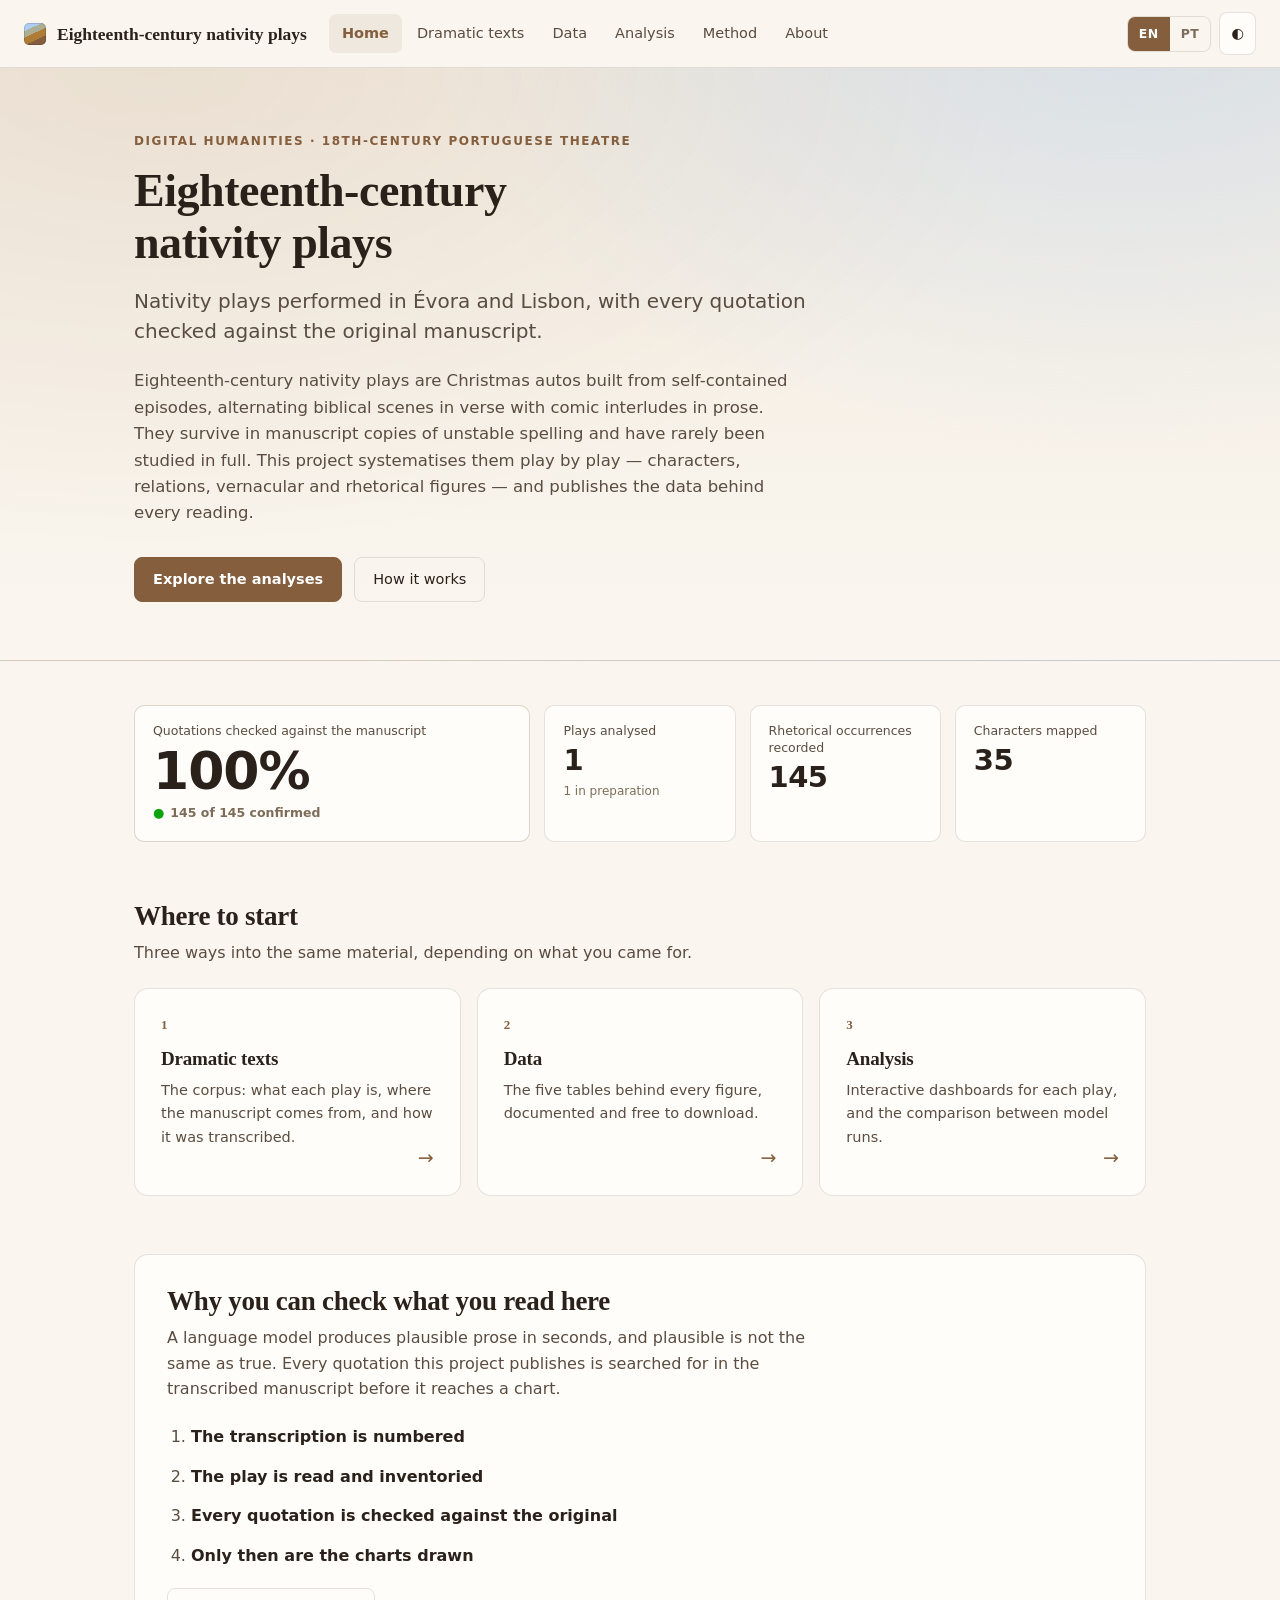
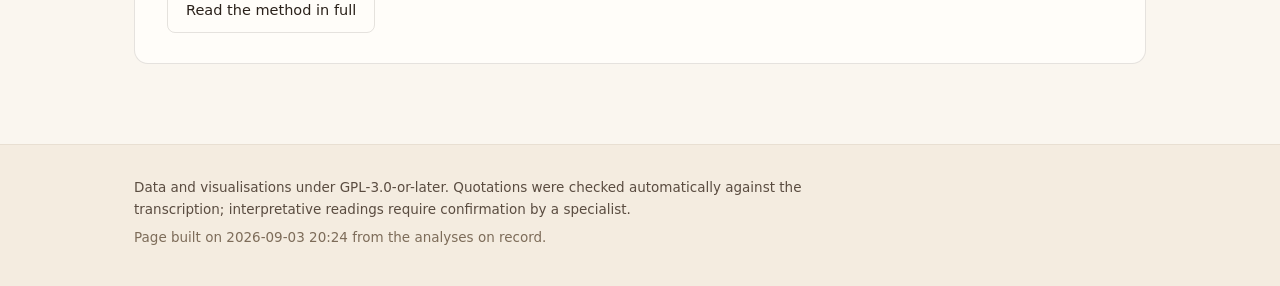
==== commit f5f0d88f: "Add files via upload" ====
--- a/index.html
+++ b/index.html
@@ -1,505 +1,1227 @@
 <!DOCTYPE html>
-<html lang="pt-PT">
+<html lang="en">
 <head>
 <meta charset="utf-8">
 <meta name="viewport" content="width=device-width, initial-scale=1">
-<meta name="description" content="Análise de presépios teatrais portugueses do século XVIII, com cada citação verificada contra o manuscrito original.">
-<title>Presépios teatrais setecentistas</title>
+<meta name="description" content="Eighteenth-century Portuguese nativity plays, analysed with generative AI and with every quotation checked against the manuscript.">
+<title>Eighteenth-century nativity plays</title>
   <style>
 /* Paleta e variáveis partilhadas pelo portal e pelo dashboard.
 
-   Os valores estão definidos três vezes de propósito: uma na raiz para o tema
-   claro, uma sob a media query para quem tem o sistema em escuro, e uma sob
-   [data-theme] para o botão de tema poder ganhar em qualquer dos sentidos.
-   Todo o resto das folhas de estilo se refere a estas variáveis por papel,
-   nunca por hexadecimal, para que a troca de tema aconteça num único sítio. */
+   IDENTIDADE E DADOS SÃO DUAS COISAS DIFERENTES, e é essa a decisão que
+   estrutura este ficheiro.
+
+   A paleta de identidade — papel quente, ocre, oliveira, castanho e um azul
+   pálido — dá ao sítio o seu carácter: fundos, cabeçalhos, acentos, navegação.
+   São tons próximos de propósito, e é daí que lhes vem a serenidade.
+
+   Essa proximidade, porém, torna-os inúteis para distinguir séries num gráfico:
+   medido com o validador, o ocre e a oliveira ficam a ΔE 1.8 sob deuteranopia e
+   a 4.0 mesmo com visão de cor completa — indistinguíveis. As cores de série
+   (`--series-*`) são por isso derivadas da mesma família mas afastadas em matiz
+   e luminosidade até passarem em todas as verificações: banda de luminosidade,
+   piso de croma, separação sob daltonismo, piso de visão normal e contraste
+   contra a superfície. Cinco lugares nos dois temas; a partir daí, agrupa-se em
+   «outros» ou reparte-se por gráficos pequenos.
+
+   Os valores estão definidos três vezes: na raiz para o tema claro, sob a media
+   query para quem tem o sistema em escuro, e sob [data-theme] para o botão de
+   tema poder ganhar nos dois sentidos. Tudo o resto se refere a estas variáveis
+   por papel, nunca por hexadecimal. */
 
 :root{
   color-scheme: light;
-  --surface-1:#fcfcfb; --plane:#f9f9f7;
-  --text-primary:#0b0b0b; --text-secondary:#52514e; --text-muted:#898781;
-  --grid:#e1e0d9; --axis:#c3c2b7; --hairline:rgba(11,11,11,0.10);
-  --series-1:#2a78d6; --series-2:#eb6834; --series-3:#1baf7a;
+
+  /* --- identidade ------------------------------------------------------- */
+  --marca-azul:     #afcef1;   /* azul pálido: lavagens, realces, estados */
+  --marca-salvia:   #adaf95;
+  --marca-ocre:     #ae7c34;
+  --marca-oliveira: #9b8847;
+  --marca-castanho: #845e3d;
+
+  /* --- superfícies e tinta ---------------------------------------------- */
+  --plane:          #faf6ef;   /* o papel */
+  --surface-1:      #fffdf9;   /* cartões */
+  --surface-2:      #f4ece0;   /* faixas e realces suaves */
+  --text-primary:   #2a211a;
+  --text-secondary: #5a4c40;
+  --text-muted:     #7d6c59;
+  --grid:           #e8dfd2;
+  --axis:           #cbbda9;
+  --hairline:       rgba(42,33,26,0.12);
+
+  /* --- acento ----------------------------------------------------------- */
+  --accent:         #845e3d;   /* botões, navegação activa, ligações */
+  --accent-forte:   #6a4a2f;   /* estado premido */
+  --accent-sobre:   #ffffff;   /* texto sobre o acento */
+  --accent-lavado:  rgba(132,94,61,0.09);
+
+  /* --- séries de dados (validadas) -------------------------------------- */
+  --series-1:#1668a8;   /* azul      */
+  --series-2:#c07818;   /* ocre      */
+  --series-3:#2f8f6b;   /* verde     */
+  --series-4:#7a4bb5;   /* violeta   */
+  --series-5:#a83f2a;   /* terracota */
+
+  /* --- rampa sequencial: um só matiz, claro→escuro ---------------------- */
+  --seq-0:#f1dcc2; --seq-1:#e1ba89; --seq-2:#d09747; --seq-3:#bf7300;
+  --seq-4:#b06500; --seq-5:#9d5900; --seq-6:#794100;
+
+  /* --- estado (reservado; nunca usado como série) ------------------------ */
   --good:#0ca30c; --warning:#fab219; --serious:#ec835a; --critical:#d03b3b;
-  --seq-0:#cde2fb; --seq-1:#9ec5f4; --seq-2:#6da7ec; --seq-3:#3987e5;
-  --seq-4:#2a78d6; --seq-5:#256abf; --seq-6:#184f95;
-  --radius:10px;
+
+  /* --- forma e tipo ------------------------------------------------------ */
+  --radius: 10px;
   --sans: system-ui, -apple-system, "Segoe UI", sans-serif;
-}
+  --serif: Georgia, "Iowan Old Style", "Palatino Linotype", Palatino, "Times New Roman", serif;
+}
+
 @media (prefers-color-scheme: dark){
   :root:where(:not([data-theme="light"])){
     color-scheme: dark;
-    --surface-1:#1a1a19; --plane:#0d0d0d;
-    --text-primary:#ffffff; --text-secondary:#c3c2b7; --text-muted:#898781;
-    --grid:#2c2c2a; --axis:#383835; --hairline:rgba(255,255,255,0.10);
-    --series-1:#3987e5; --series-2:#d95926; --series-3:#199e70;
-    --seq-0:#0d366b; --seq-1:#184f95; --seq-2:#256abf; --seq-3:#2a78d6;
-    --seq-4:#3987e5; --seq-5:#6da7ec; --seq-6:#9ec5f4;
+    --plane:          #14110e;
+    --surface-1:      #1c1815;
+    --surface-2:      #241f1a;
+    --text-primary:   #f6f0e7;
+    --text-secondary: #cbbda9;
+    --text-muted:     #94856f;
+    --grid:           #2e2721;
+    --axis:           #3d342c;
+    --hairline:       rgba(246,240,231,0.13);
+
+    --accent:         #c79a6a;
+    --accent-forte:   #d9ae80;
+    --accent-sobre:   #1c1815;
+    --accent-lavado:  rgba(199,154,106,0.13);
+
+    --series-1:#3f8fd4; --series-2:#c2851f; --series-3:#2f9e72;
+    --series-4:#8f7ce0; --series-5:#cf6a4f;
+
+    --seq-0:#794100; --seq-1:#9d5900; --seq-2:#b06500; --seq-3:#bf7300;
+    --seq-4:#d09747; --seq-5:#e1ba89; --seq-6:#f1dcc2;
   }
 }
+
 :root[data-theme="dark"]{
   color-scheme: dark;
-  --surface-1:#1a1a19; --plane:#0d0d0d;
-  --text-primary:#ffffff; --text-secondary:#c3c2b7; --text-muted:#898781;
-  --grid:#2c2c2a; --axis:#383835; --hairline:rgba(255,255,255,0.10);
-  --series-1:#3987e5; --series-2:#d95926; --series-3:#199e70;
-  --seq-0:#0d366b; --seq-1:#184f95; --seq-2:#256abf; --seq-3:#2a78d6;
-  --seq-4:#3987e5; --seq-5:#6da7ec; --seq-6:#9ec5f4;
-}
-
-/* Folha de estilo da página de entrada. As variáveis de cor vivem em
-   tokens.css, que é inlinado antes desta — o portal e o dashboard partilham
-   assim a mesma paleta e leem-se como uma só publicação. */
+  --plane:          #14110e;
+  --surface-1:      #1c1815;
+  --surface-2:      #241f1a;
+  --text-primary:   #f6f0e7;
+  --text-secondary: #cbbda9;
+  --text-muted:     #94856f;
+  --grid:           #2e2721;
+  --axis:           #3d342c;
+  --hairline:       rgba(246,240,231,0.13);
+
+  --accent:         #c79a6a;
+  --accent-forte:   #d9ae80;
+  --accent-sobre:   #1c1815;
+  --accent-lavado:  rgba(199,154,106,0.13);
+
+  --series-1:#3f8fd4; --series-2:#c2851f; --series-3:#2f9e72;
+  --series-4:#8f7ce0; --series-5:#cf6a4f;
+
+  --seq-0:#794100; --seq-1:#9d5900; --seq-2:#b06500; --seq-3:#bf7300;
+  --seq-4:#d09747; --seq-5:#e1ba89; --seq-6:#f1dcc2;
+}
+
+/* Folha de estilo do sítio. A paleta vive em tokens.css, inlinado antes desta.
+
+   Duas famílias tipográficas com papéis distintos: uma serifada para títulos e
+   texto de leitura, que dá ao sítio o tom editorial de um projecto de
+   humanidades; e a sans do sistema para interface, números e tudo o que é dado.
+   Nenhuma das duas é descarregada — são fontes que qualquer sistema já tem, o
+   que mantém a página inteira a funcionar offline. */
 
 *{box-sizing:border-box}
+html{scroll-behavior:smooth}
 body{
   margin:0; background:var(--plane); color:var(--text-primary);
   font-family:var(--sans); font-size:16px; line-height:1.6;
   -webkit-font-smoothing:antialiased;
 }
-.wrap{max-width:940px; margin:0 auto; padding:40px 20px 72px}
+.wrap{max-width:1060px; margin:0 auto; padding:0 24px}
 .hidden{display:none !important}
+/* `hidden` tem de vencer o `display` das regras que se seguem — sem isto, um
+   botão escondido continua a aparecer, porque `.botao` diz `inline-flex`. */
+[hidden]{display:none !important}
 .muted{color:var(--text-muted)}
-a{color:var(--series-1)}
-button, .ghost{
-  font:inherit; font-size:14px; color:var(--text-primary); background:var(--surface-1);
-  border:1px solid var(--hairline); border-radius:8px; padding:8px 14px;
-  cursor:pointer; text-decoration:none; display:inline-block; min-height:36px;
-}
-button:hover, .ghost:hover{border-color:var(--axis)}
-
-/* ---------- cabeçalho ---------- */
-.topo{display:flex; justify-content:space-between; align-items:flex-start; gap:20px; flex-wrap:wrap}
-.etiqueta{
-  font-size:12px; letter-spacing:.08em; text-transform:uppercase;
-  color:var(--text-muted); margin:0 0 10px; font-weight:600;
-}
-h1{font-size:34px; line-height:1.15; margin:0 0 8px; font-weight:600; letter-spacing:-0.02em; max-width:20ch}
-.subtitulo{font-size:18px; color:var(--text-secondary); margin:0; max-width:52ch; line-height:1.45}
-.descricao{margin:26px 0 0; max-width:68ch; color:var(--text-secondary)}
-
-/* ---------- números ---------- */
-.tiles{display:grid; grid-template-columns:repeat(auto-fit,minmax(150px,1fr)); gap:12px; margin:30px 0 8px}
+a{color:var(--accent); text-underline-offset:2px}
+
+h1,h2,h3{font-family:var(--serif); font-weight:600; letter-spacing:-0.01em; margin:0}
+h1{font-size:clamp(30px,4.2vw,46px); line-height:1.12}
+h2{font-size:clamp(21px,2.4vw,27px); line-height:1.2; margin-bottom:8px}
+h3{font-size:19px; line-height:1.25}
+p{margin:0 0 12px}
+
+.sobretitulo{
+  font-family:var(--sans); font-size:12px; font-weight:700;
+  letter-spacing:.13em; text-transform:uppercase; color:var(--accent);
+  margin:0 0 14px;
+}
+.chamada{font-size:clamp(17px,1.9vw,20px); line-height:1.5; color:var(--text-secondary); max-width:60ch; margin:0}
+.intro{color:var(--text-secondary); max-width:66ch; margin:0 0 22px}
+
+/* ═══════════  botões  ═══════════ */
+.botao, button{
+  font:inherit; font-size:14.5px; font-family:var(--sans);
+  color:var(--text-primary); background:var(--surface-1);
+  border:1px solid var(--hairline); border-radius:8px;
+  padding:10px 18px; cursor:pointer; text-decoration:none;
+  display:inline-flex; align-items:center; gap:8px; min-height:42px;
+  transition:border-color .12s, background .12s;
+}
+.botao:hover, button:hover{border-color:var(--axis)}
+.botao.primario{
+  background:var(--accent); border-color:var(--accent); color:var(--accent-sobre);
+  font-weight:600;
+}
+.botao.primario:hover{background:var(--accent-forte); border-color:var(--accent-forte)}
+.botao.ghost{background:transparent}
+.icone{padding:9px 11px; min-height:38px}
+
+/* ═══════════  barra de navegação  ═══════════ */
+.topo{
+  position:sticky; top:0; z-index:30;
+  display:flex; align-items:center; gap:22px;
+  padding:12px 24px;
+  background:color-mix(in srgb, var(--plane) 88%, transparent);
+  backdrop-filter:saturate(1.4) blur(10px);
+  border-bottom:1px solid var(--hairline);
+}
+.marca{display:flex; align-items:center; gap:11px; text-decoration:none; color:var(--text-primary)}
+/* O sinal da marca é a paleta inteira em 22 pixels: o céu, a oliveira, o ocre e
+   o castanho da encadernação, nas faixas em que aparecem no resto do sítio. */
+.marca-sinal{
+  width:22px; height:22px; border-radius:5px; flex:0 0 auto;
+  background:linear-gradient(155deg,
+    var(--marca-azul) 0 26%, var(--marca-salvia) 26% 46%,
+    var(--marca-ocre) 46% 70%, var(--marca-castanho) 70% 100%);
+  box-shadow:inset 0 0 0 1px rgba(0,0,0,.14);
+}
+.marca-nome{font-family:var(--serif); font-size:17.5px; font-weight:600; white-space:nowrap}
+
+.nav{display:flex; gap:2px; flex:1}
+.nav a{
+  font-size:14.5px; color:var(--text-secondary); text-decoration:none;
+  padding:8px 13px; border-radius:7px; white-space:nowrap;
+}
+.nav a:hover{background:var(--accent-lavado); color:var(--text-primary)}
+.nav a.activo{color:var(--accent); background:var(--accent-lavado); font-weight:600}
+
+.controlos{display:flex; align-items:center; gap:8px}
+.lingua{display:flex; border:1px solid var(--hairline); border-radius:8px; overflow:hidden}
+.lingua button{
+  border:0; border-radius:0; min-height:34px; padding:6px 11px;
+  font-size:12.5px; font-weight:700; letter-spacing:.04em;
+  background:transparent; color:var(--text-muted);
+}
+.lingua button[aria-pressed="true"]{background:var(--accent); color:var(--accent-sobre)}
+.so-estreito{display:none}
+
+/* ═══════════  entrada  ═══════════ */
+/* Dois lavados sobre o papel: o azul do céu no canto onde não há texto, o ocre
+   por baixo do título. São a paleta da marca no seu lugar próprio — fundo —, e
+   por isso podem ser suaves sem terem de passar em nenhum teste de contraste. */
+.heroi{
+  position:relative; overflow:hidden;
+  background:
+    radial-gradient(90% 120% at 88% -10%,
+      color-mix(in srgb, var(--marca-azul) 42%, transparent) 0%, transparent 62%),
+    radial-gradient(120% 140% at 12% 0%, var(--accent-lavado) 0%, transparent 58%),
+    linear-gradient(180deg, var(--surface-2) 0%, var(--plane) 100%);
+  border-bottom:1px solid var(--hairline);
+  padding:64px 0 58px; margin-bottom:44px;
+}
+.heroi-corpo{max-width:1060px; position:relative}
+.heroi h1{max-width:17ch; margin-bottom:18px}
+.heroi .chamada, .heroi-texto{max-width:56ch}
+.heroi-texto{margin:22px 0 0; max-width:64ch; color:var(--text-secondary); font-size:16.5px}
+.heroi-accoes{display:flex; gap:12px; flex-wrap:wrap; margin-top:30px}
+
+/* ═══════════  números  ═══════════ */
+.tiles{display:grid; grid-template-columns:repeat(auto-fit,minmax(160px,1fr)); gap:14px; margin-bottom:8px}
 .tile{
   background:var(--surface-1); border:1px solid var(--hairline);
-  border-radius:var(--radius); padding:15px 16px;
+  border-radius:var(--radius); padding:17px 18px;
 }
 .tile .lbl{font-size:12.5px; color:var(--text-secondary); line-height:1.35}
-.tile .val{font-size:28px; font-weight:600; letter-spacing:-0.02em; margin-top:4px; line-height:1.1}
-.tile .note{font-size:12px; color:var(--text-muted); margin-top:4px}
-.tile.hero{grid-column:span 2}
-.tile.hero .val{font-size:52px; line-height:1.02; margin-top:4px}
-.tile.hero .note{margin-top:6px}
-
-/* ---------- secções ---------- */
-.seccao{margin-top:46px}
-.seccao h2{font-size:21px; margin:0 0 6px; font-weight:600; letter-spacing:-0.01em}
-.nota-seccao{margin:0 0 20px; color:var(--text-secondary); font-size:14.5px; max-width:64ch}
-
-/* ---------- cartões das peças ---------- */
-.pecas{display:grid; gap:16px}
+.tile .val{font-family:var(--sans); font-size:29px; font-weight:600; letter-spacing:-0.02em; margin-top:5px; line-height:1.1}
+.tile .nota{font-size:12px; color:var(--text-muted); margin-top:5px}
+.tile.heroi-tile{grid-column:span 2; border-color:color-mix(in srgb, var(--accent) 26%, transparent)}
+.tile.heroi-tile .val{font-size:52px; line-height:1.02}
+
+/* ═══════════  blocos e portas  ═══════════ */
+.bloco{margin-top:58px}
+.bloco.primeiro{margin-top:0}
+.bloco.realce{
+  background:var(--surface-1); border:1px solid var(--hairline);
+  border-radius:14px; padding:30px 32px;
+}
+.bloco.realce .botao{margin-top:6px}
+/* O cabeçalho de secção fecha-se com um fio que vai do ocre ao azul e se
+   apaga — a mesma paleta a marcar a divisão, em vez de uma linha cinzenta. */
+.cabeca{padding:46px 0 30px; margin-bottom:34px; position:relative}
+.cabeca::after{
+  content:""; position:absolute; left:0; right:0; bottom:0; height:2px;
+  background:linear-gradient(90deg,
+    var(--marca-ocre) 0%, var(--marca-azul) 34%, var(--grid) 72%, transparent 100%);
+  opacity:.8;
+}
+.cabeca h1{margin-bottom:14px}
+.intro.larga{max-width:74ch}
+
+.portas{display:grid; grid-template-columns:repeat(auto-fit,minmax(250px,1fr)); gap:16px}
+.porta{
+  position:relative; display:block; text-decoration:none; color:inherit;
+  background:var(--surface-1); border:1px solid var(--hairline);
+  border-radius:14px; padding:26px 26px 46px;
+  transition:border-color .15s, transform .15s;
+}
+.porta:hover{border-color:var(--accent); transform:translateY(-2px)}
+.porta-n{
+  font-family:var(--serif); font-size:13px; font-weight:700; color:var(--accent);
+  display:block; margin-bottom:12px; letter-spacing:.06em;
+}
+.porta h3{margin-bottom:8px}
+.porta p{color:var(--text-secondary); font-size:14.5px; margin:0}
+.porta-seta{position:absolute; right:26px; bottom:22px; color:var(--accent); font-size:19px}
+
+/* ═══════════  peças  ═══════════ */
+.pecas{display:grid; gap:18px}
 .peca{
   background:var(--surface-1); border:1px solid var(--hairline);
-  border-radius:var(--radius); padding:22px 24px;
+  border-radius:14px; padding:26px 28px;
 }
 .peca.anunciada{background:transparent; border-style:dashed}
-.peca-topo{display:flex; justify-content:space-between; align-items:flex-start; gap:16px}
+.peca-topo{display:flex; justify-content:space-between; align-items:flex-start; gap:18px}
 .peca-topo > div{flex:1; min-width:0}
-.peca h3{font-size:20px; margin:0 0 4px; font-weight:600; letter-spacing:-0.01em}
+.peca h3{font-size:22px; margin-bottom:5px}
 .peca .genero{font-size:13.5px; color:var(--text-secondary); margin:0}
-.peca .proveniencia{font-size:13.5px; color:var(--text-muted); margin:10px 0 0; max-width:64ch}
-.peca .nota{font-size:14px; color:var(--text-secondary); margin:12px 0 0; max-width:64ch}
-
-.numeros{display:flex; flex-wrap:wrap; gap:6px 22px; margin:18px 0 0}
+.peca .proveniencia{font-size:14px; color:var(--text-muted); margin:14px 0 0; max-width:66ch}
+.peca .nota{font-size:14.5px; color:var(--text-secondary); margin:14px 0 0; max-width:66ch}
+
+.numeros{display:flex; flex-wrap:wrap; gap:8px 26px; margin:20px 0 0}
 .numeros div{display:flex; flex-direction:column}
-.numeros b{font-size:19px; font-weight:600; letter-spacing:-0.01em; font-variant-numeric:proportional-nums}
+.numeros b{font-family:var(--sans); font-size:20px; font-weight:600; letter-spacing:-0.01em}
 .numeros span{font-size:12px; color:var(--text-muted)}
 
-.accoes{display:flex; align-items:center; gap:14px; flex-wrap:wrap; margin-top:20px}
-.primario{
-  background:var(--series-1); border-color:var(--series-1); color:#fff; font-weight:600;
-}
-.primario:hover{filter:brightness(1.07); border-color:var(--series-1)}
+.accoes{display:flex; align-items:center; gap:16px; flex-wrap:wrap; margin-top:22px}
 .accoes .quando{font-size:13px; color:var(--text-muted)}
 
-.badge{display:inline-flex; align-items:center; gap:6px; font-size:12.5px; font-weight:600; white-space:nowrap}
-.badge .marca{font-size:13px}
-
-details{margin-top:16px; border-top:1px solid var(--grid); padding-top:12px}
-details summary{
-  cursor:pointer; font-size:13.5px; color:var(--text-secondary); font-weight:600;
-  list-style:none;
-}
-details summary::-webkit-details-marker{display:none}
-details summary::before{content:"▸ "; color:var(--text-muted)}
+.selo{display:inline-flex; align-items:center; gap:6px; font-size:12.5px; font-weight:600; white-space:nowrap}
+.selo .marca{font-size:13px}
+
+details{margin-top:18px; border-top:1px solid var(--grid); padding-top:14px}
+summary{cursor:pointer; font-size:13.5px; color:var(--text-secondary); font-weight:600; list-style:none}
+summary::-webkit-details-marker{display:none}
+summary::before{content:"▸ "; color:var(--text-muted)}
 details[open] summary::before{content:"▾ "}
 .versoes{list-style:none; margin:12px 0 0; padding:0; display:grid; gap:2px}
-.versoes li{
-  display:flex; justify-content:space-between; align-items:center; gap:12px;
-  padding:8px 10px; border-radius:7px; font-size:13.5px;
-}
-.versoes li:hover{background:color-mix(in srgb, var(--series-1) 7%, transparent)}
+.versoes li{display:flex; justify-content:space-between; gap:12px; padding:8px 10px; border-radius:7px; font-size:13.5px}
+.versoes li:hover{background:var(--accent-lavado)}
 .versoes .modelo{color:var(--text-muted); font-size:12.5px}
-.dados{list-style:none; margin:12px 0 0; padding:0; display:grid; gap:2px}
-.dados li{display:flex; justify-content:space-between; gap:12px; padding:6px 10px; font-size:13.5px}
-.dados li:hover{background:color-mix(in srgb, var(--series-1) 7%, transparent); border-radius:7px}
-.dados .tam{color:var(--text-muted); font-size:12px; font-variant-numeric:tabular-nums}
-
-.vazio{
-  border:1px dashed var(--axis); border-radius:var(--radius);
-  padding:26px; text-align:center; color:var(--text-secondary);
-}
-.vazio code{
-  display:block; margin-top:12px; font-size:13px; color:var(--text-primary);
-  background:var(--plane); padding:10px 12px; border-radius:8px; overflow-x:auto;
-}
-
-/* ---------- passos e limites ---------- */
-.passos{margin:0; padding-left:22px; max-width:68ch}
+
+/* ═══════════  listas de conteúdo  ═══════════ */
+.passos{margin:0; padding-left:24px; max-width:70ch; counter-reset:none}
 .passos li{margin-bottom:14px; color:var(--text-secondary)}
 .passos b{color:var(--text-primary)}
-.limites{margin:0; padding-left:22px; max-width:68ch}
-.limites li{margin-bottom:10px; color:var(--text-secondary)}
+.passos.grandes li{margin-bottom:22px; font-size:16.5px}
+.limites{margin:0; padding-left:22px; max-width:70ch}
+.limites li{margin-bottom:12px; color:var(--text-secondary)}
 .limites b{color:var(--text-primary)}
 
-/* ---------- rodapé ---------- */
-footer{
-  margin-top:56px; padding-top:20px; border-top:1px solid var(--grid);
-  font-size:13px; color:var(--text-muted); display:grid; gap:8px;
-}
-footer a{color:var(--text-secondary)}
-
-/* ---------- visualizador ---------- */
-.barra{
-  position:sticky; top:0; z-index:20;
-  display:flex; align-items:center; gap:16px; flex-wrap:wrap;
+.definicoes, .ficha{display:grid; gap:0; margin:0}
+.definicoes > div, .ficha > div{
+  display:grid; grid-template-columns:minmax(140px,220px) 1fr; gap:20px;
+  padding:16px 0; border-top:1px solid var(--grid);
+}
+.definicoes dt, .ficha dt{font-weight:600; color:var(--text-primary); margin:0}
+.definicoes dd, .ficha dd{margin:0; color:var(--text-secondary)}
+
+.aviso-lingua{
+  background:color-mix(in srgb, var(--marca-azul) 30%, var(--surface-1));
+  border:1px solid color-mix(in srgb, var(--marca-azul) 55%, transparent);
+  border-radius:10px; padding:15px 18px; font-size:14.5px;
+  color:var(--text-secondary); margin:0 0 28px; max-width:72ch;
+}
+
+/* ═══════════  tabelas e descargas  ═══════════ */
+.tabela-esquema{overflow-x:auto; border:1px solid var(--hairline); border-radius:10px}
+.tabela-esquema table{border-collapse:collapse; width:100%; font-size:14px; min-width:640px}
+.tabela-esquema th,.tabela-esquema td{text-align:left; padding:12px 16px; border-bottom:1px solid var(--grid); vertical-align:top}
+.tabela-esquema th{background:var(--surface-2); font-size:12px; text-transform:uppercase; letter-spacing:.07em; color:var(--text-secondary)}
+.tabela-esquema tr:last-child td{border-bottom:0}
+.tabela-esquema .colunas{font-family:var(--sans); font-size:12.5px; color:var(--text-muted)}
+code{font-size:.92em; background:var(--surface-2); padding:2px 6px; border-radius:5px}
+
+.descargas{display:grid; gap:22px}
+.descarga{background:var(--surface-1); border:1px solid var(--hairline); border-radius:14px; padding:22px 26px}
+.descarga h3{font-size:18px; margin-bottom:2px}
+.descarga .muted{font-size:13px; margin:0 0 14px}
+.dados{list-style:none; margin:0; padding:0; display:grid; gap:1px}
+.dados li{display:flex; justify-content:space-between; gap:14px; padding:9px 10px; border-radius:7px; font-size:14px}
+.dados li:hover{background:var(--accent-lavado)}
+.dados .tam{color:var(--text-muted); font-size:12.5px; font-variant-numeric:tabular-nums}
+
+.citar{
+  background:var(--surface-2); border:1px solid var(--hairline); border-radius:10px;
+  padding:16px 18px; font-size:13.5px; line-height:1.6; white-space:pre-wrap;
+  overflow-x:auto; margin:0; color:var(--text-secondary);
+}
+
+.vazio{
+  border:1px dashed var(--axis); border-radius:12px;
+  padding:28px; color:var(--text-secondary); font-size:14.5px;
+}
+.vazio code{display:block; margin-top:14px; white-space:pre; overflow-x:auto; font-size:12.5px}
+
+/* ═══════════  Tableau  ═══════════ */
+.vista{margin:0 0 30px}
+.vista figcaption{margin-bottom:14px}
+.vista figcaption p{color:var(--text-secondary); font-size:14.5px; margin:6px 0 0; max-width:66ch}
+.vista-quadro{
+  position:relative; min-height:var(--altura,720px);
+  background:var(--surface-1); border:1px solid var(--hairline);
+  border-radius:12px; overflow:hidden;
+}
+.vista-quadro tableau-viz{display:block; width:100%; min-height:var(--altura,720px)}
+.tableau-espera{
+  position:absolute; inset:0; display:flex; flex-direction:column; gap:8px;
+  align-items:center; justify-content:center; text-align:center; padding:30px;
+  color:var(--text-muted); font-size:14px; margin:0;
+}
+
+/* ═══════════  o quadro da análise  ═══════════ */
+.barra-analise{
+  position:sticky; top:0; z-index:30;
+  display:flex; align-items:center; gap:18px; flex-wrap:wrap;
   background:var(--surface-1); border-bottom:1px solid var(--hairline);
-  padding:10px 16px;
-}
-.barra .voltar{font-weight:600}
+  padding:10px 18px;
+}
+.barra-analise .voltar{font-weight:600}
+.barra-analise .lingua{flex:0 0 auto}
 .barra-meta{display:flex; flex-direction:column; line-height:1.3; min-width:0; flex:1}
-.barra-meta b{font-size:14.5px; overflow:hidden; text-overflow:ellipsis; white-space:nowrap}
+.barra-meta b{font-family:var(--serif); font-size:16px; overflow:hidden; text-overflow:ellipsis; white-space:nowrap}
 .barra-meta span{font-size:12.5px}
 .visualizador{position:relative; background:var(--plane)}
 .visualizador iframe{width:100%; height:100%; border:0; display:block; background:var(--plane)}
 .recurso{
   position:absolute; left:50%; top:40%; transform:translateX(-50%);
-  margin:0; max-width:34ch; text-align:center; font-size:13.5px;
+  margin:0; max-width:36ch; text-align:center; font-size:14px;
   color:var(--text-muted); z-index:-1;
 }
 /* Enquanto uma análise está enquadrada, a página é uma coluna: barra em cima,
-   quadro a ocupar o resto. Assim a altura do quadro não depende de a barra
-   caber numa linha — em ecrãs estreitos ela ocupa duas. */
+   quadro a ocupar o resto — assim a altura não depende de a barra caber numa
+   linha, que em ecrãs estreitos não cabe. */
 body.enquadrando{overflow:hidden; height:100vh; display:flex; flex-direction:column}
-body.enquadrando .barra{position:static; flex:0 0 auto}
+body.enquadrando .topo{display:none}
+body.enquadrando .barra-analise{position:static; flex:0 0 auto}
 body.enquadrando .visualizador{flex:1 1 auto; min-height:0}
 
-@media (max-width:620px){
-  h1{font-size:27px}
-  .subtitulo{font-size:16px}
-  .wrap{padding:28px 16px 56px}
-  /* o estado do cotejo passa para baixo do título, em vez de o comprimir */
+/* ═══════════  rodapé  ═══════════ */
+.rodape{margin-top:80px; border-top:1px solid var(--grid); background:var(--surface-2)}
+.rodape-corpo{padding:32px 24px; font-size:13.5px; color:var(--text-secondary)}
+.rodape-corpo p{max-width:78ch; margin:0 0 6px}
+
+.pagina{padding-bottom:20px}
+#pg-home{padding-bottom:0}
+
+/* ═══════════  ecrãs estreitos  ═══════════ */
+@media (max-width:860px){
+  .topo{flex-wrap:wrap; gap:12px}
+  .so-estreito{display:inline-flex}
+  .nav{
+    order:3; flex-basis:100%; flex-direction:column; gap:2px;
+    display:none; padding-top:6px; border-top:1px solid var(--hairline);
+  }
+  .nav.aberto{display:flex}
+  .marca{flex:1}
+  .heroi{padding:44px 0 40px; margin-bottom:34px}
+  .definicoes > div, .ficha > div{grid-template-columns:1fr; gap:4px}
   .peca-topo{flex-wrap:wrap}
   .peca-topo > div{flex:1 1 100%}
-  /* na barra, os dois botões numa linha e a identificação da peça noutra */
-  .barra{flex-wrap:wrap; gap:8px 12px}
-  .barra .voltar{order:1}
-  .barra #abrir-fora{order:2; margin-left:auto}
-  .barra-meta{order:3; flex:1 1 100%}
+  .barra-analise{flex-wrap:wrap; gap:8px 12px}
+  .barra-analise .voltar{order:1}
+  .barra-analise .lingua{order:2; margin-left:auto}
+  .barra-analise #abrir-fora{order:3}
+  .barra-meta{order:4; flex:1 1 100%}
+}
+@media (max-width:560px){
+  .wrap{padding:0 16px}
+  .tile.heroi-tile{grid-column:1 / -1}
 }
 @media print{
-  .barra, #tema, .accoes{display:none !important}
-  .peca{break-inside:avoid}
+  .topo,.controlos,.heroi-accoes,.accoes,.barra-analise{display:none !important}
+  .peca,.porta{break-inside:avoid}
+  body{background:#fff}
 }
 
 </style>
 </head>
 <body>
 
-<!-- ─────────────  barra do visualizador  ───────────── -->
-<header class="barra hidden" id="barra">
+<!-- ═══════════  barra de navegação  ═══════════ -->
+<header class="topo" id="topo">
+  <a class="marca" href="#/home">
+    <span class="marca-sinal" aria-hidden="true"></span>
+    <span class="marca-nome" id="marca-nome"></span>
+  </a>
+
+  <nav class="nav" id="nav" aria-label="Sections">
+    <a href="#/home"     data-seccao="home"     data-t="nav.home"></a>
+    <a href="#/texts"    data-seccao="texts"    data-t="nav.texts"></a>
+    <a href="#/data"     data-seccao="data"     data-t="nav.data"></a>
+    <a href="#/analysis" data-seccao="analysis" data-t="nav.analysis"></a>
+    <a href="#/method"   data-seccao="method"   data-t="nav.method"></a>
+    <a href="#/about"    data-seccao="about"    data-t="nav.about"></a>
+  </nav>
+
+  <div class="controlos">
+    <div class="lingua" role="group" aria-label="Language">
+      <button type="button" data-lingua="en">EN</button>
+      <button type="button" data-lingua="pt">PT</button>
+    </div>
+    <button id="tema" class="icone" type="button" data-t-title="ui.theme" aria-label="Theme">
+      <span aria-hidden="true">◐</span>
+    </button>
+    <button id="menu" class="icone so-estreito" type="button" aria-label="Menu"
+            aria-expanded="false"><span aria-hidden="true">☰</span></button>
+  </div>
+</header>
+
+<!-- ═══════════  visualizador de uma análise  ═══════════ -->
+<div class="barra-analise hidden" id="barra-analise">
   <button class="voltar" id="voltar" type="button">
-    <span aria-hidden="true">←</span> Voltar ao início
+    <span aria-hidden="true">←</span> <span data-t="ui.back"></span>
   </button>
   <div class="barra-meta">
     <b id="barra-titulo"></b>
     <span class="muted" id="barra-sub"></span>
   </div>
-  <a class="ghost" id="abrir-fora" href="#" target="_blank" rel="noopener">Abrir em separado ↗</a>
-</header>
+  <!-- a barra do topo desaparece enquanto a análise está enquadrada; sem este
+       par a língua ficaria fora de alcance justamente na página onde há mais
+       para ler -->
+  <div class="lingua" role="group" aria-label="Language">
+    <button type="button" data-lingua="en">EN</button>
+    <button type="button" data-lingua="pt">PT</button>
+  </div>
+  <a class="botao ghost" id="abrir-fora" href="#" target="_blank" rel="noopener"
+     data-t="ui.openSeparately"></a>
+</div>
 
 <div class="visualizador hidden" id="visualizador">
-  <iframe id="quadro" title="Análise da peça" src="about:blank"></iframe>
+  <iframe id="quadro" title="Analysis" src="about:blank"></iframe>
   <p class="recurso" id="recurso">
-    Se a análise não aparecer aqui, o navegador pode estar a impedir o
-    enquadramento de ficheiros locais.
-    <a id="recurso-link" href="#">Abre-a numa página só para ela</a>.
+    <span data-t="ui.frameFallback"></span>
+    <a id="recurso-link" href="#" data-t="ui.frameFallbackLink"></a>.
   </p>
 </div>
 
-<!-- ─────────────  página de entrada  ───────────── -->
-<main id="inicio">
-<div class="wrap">
-
-  <header class="topo">
-    <div>
-      <p class="etiqueta" id="etiqueta"></p>
-      <h1 id="titulo"></h1>
-      <p class="subtitulo" id="subtitulo"></p>
+<main id="paginas">
+
+<!-- ─────────────  HOME  ───────────── -->
+<section class="pagina" id="pg-home" hidden>
+  <div class="heroi">
+    <div class="wrap heroi-corpo">
+      <p class="sobretitulo" id="heroi-etiqueta"></p>
+      <h1 id="heroi-titulo"></h1>
+      <p class="chamada" id="heroi-subtitulo"></p>
+      <p class="heroi-texto" id="heroi-descricao"></p>
+      <div class="heroi-accoes">
+        <a class="botao primario" href="#/analysis" data-t="home.ctaAnalysis"></a>
+        <a class="botao ghost" href="#/method" data-t="home.ctaMethod"></a>
+      </div>
     </div>
-    <button id="tema" class="ghost" type="button" title="Alternar tema claro/escuro">Tema</button>
-  </header>
-
-  <p class="descricao" id="descricao"></p>
-
-  <section class="tiles" id="tiles" aria-label="Números do projecto"></section>
-
-  <section class="seccao">
-    <h2>As peças</h2>
-    <p class="nota-seccao">
-      Cada análise abre nesta mesma página. Os dados que a sustentam podem ser
-      descarregados em CSV a partir de cada cartão.
-    </p>
-    <div class="pecas" id="pecas"></div>
-  </section>
-
-  <section class="seccao">
-    <h2>Como se chega a estes dados</h2>
-    <ol class="passos">
-      <li>
-        <b>A transcrição é numerada.</b>
-        Cada linha da peça recebe um número, que passa a ser a morada de todas
-        as citações. Sem esse sistema de coordenadas nada do que se segue seria
-        verificável.
-      </li>
-      <li>
-        <b>A peça é lida e inventariada.</b>
-        Um modelo de linguagem percorre o texto integral e regista personagens,
-        relações, expressões vernaculares e recursos expressivos — sempre com
-        citação exacta, localização e grau de certeza declarado.
-      </li>
-      <li>
-        <b>Cada citação é cotejada com o original.</b>
-        Antes de qualquer gráfico, o programa procura no manuscrito transcrito
-        cada citação produzida. Fica marcada como confirmada, deslocada ou não
-        encontrada — e esta última é tratada como erro, não como pormenor.
-      </li>
-      <li>
-        <b>Só então se desenham os gráficos.</b>
-        As visualizações são geradas por código a partir das tabelas já
-        validadas, pelo que nenhuma figura pode mostrar o que as tabelas não
-        contenham.
-      </li>
-    </ol>
-  </section>
-
-  <section class="seccao">
-    <h2>Limites destes dados</h2>
-    <ul class="limites">
-      <li><b>Não substituem a leitura.</b> O que aqui está é uma sistematização
-        verificável, não uma interpretação acabada: as leituras propostas
-        carecem de confirmação por especialista.</li>
-      <li><b>O cotejo não valida a interpretação.</b> Confirma que uma citação
-        existe no texto — não que a leitura que dela se faz esteja certa.</li>
-      <li><b>As lacunas não foram resolvidas.</b> Passagens ilegíveis e leituras
-        alternativas do transcritor ficam assinaladas, e cada análise tem uma
-        secção própria onde as declara.</li>
-      <li><b>A ortografia não foi modernizada.</b> As citações conservam a
-        grafia da fonte, porque a variação gráfica é ela própria matéria de
-        estudo.</li>
-    </ul>
-  </section>
-
-  <footer id="rodape"></footer>
-</div>
+  </div>
+
+  <div class="wrap">
+    <section class="tiles" id="tiles" aria-label="Project figures"></section>
+
+    <section class="bloco">
+      <h2 data-t="home.exploreTitle"></h2>
+      <p class="intro" data-t="home.exploreLead"></p>
+      <div class="portas" id="portas"></div>
+    </section>
+
+    <section class="bloco realce">
+      <h2 data-t="home.claimTitle"></h2>
+      <p class="intro" data-t="home.claimLead"></p>
+      <ol class="passos" id="passos-curtos"></ol>
+      <a class="botao ghost" href="#/method" data-t="home.claimMore"></a>
+    </section>
+  </div>
+</section>
+
+<!-- ─────────────  DRAMATIC TEXTS  ───────────── -->
+<section class="pagina" id="pg-texts" hidden>
+  <div class="wrap">
+    <header class="cabeca">
+      <p class="sobretitulo" data-t="texts.kicker"></p>
+      <h1 data-t="texts.title"></h1>
+      <p class="chamada" data-t="texts.lead"></p>
+    </header>
+    <p class="aviso-lingua" data-t="texts.languageNote"></p>
+    <div class="pecas" id="pecas-textos"></div>
+    <section class="bloco">
+      <h2 data-t="texts.conventionsTitle"></h2>
+      <p class="intro" data-t="texts.conventionsLead"></p>
+      <dl class="definicoes" id="convencoes"></dl>
+    </section>
+  </div>
+</section>
+
+<!-- ─────────────  DATA  ───────────── -->
+<section class="pagina" id="pg-data" hidden>
+  <div class="wrap">
+    <header class="cabeca">
+      <p class="sobretitulo" data-t="data.kicker"></p>
+      <h1 data-t="data.title"></h1>
+      <p class="chamada" data-t="data.lead"></p>
+    </header>
+    <section class="bloco">
+      <h2 data-t="data.schemaTitle"></h2>
+      <p class="intro" data-t="data.schemaLead"></p>
+      <div class="tabela-esquema" id="esquemas"></div>
+    </section>
+    <section class="bloco">
+      <h2 data-t="data.downloadsTitle"></h2>
+      <p class="intro" data-t="data.downloadsLead"></p>
+      <div class="descargas" id="descargas"></div>
+    </section>
+  </div>
+</section>
+
+<!-- ─────────────  ANALYSIS  ───────────── -->
+<section class="pagina" id="pg-analysis" hidden>
+  <div class="wrap">
+    <header class="cabeca">
+      <p class="sobretitulo" data-t="analysis.kicker"></p>
+      <h1 data-t="analysis.title"></h1>
+      <p class="chamada" data-t="analysis.lead"></p>
+    </header>
+    <div class="pecas" id="pecas-analise"></div>
+
+    <section class="bloco" id="bloco-tableau">
+      <h2 data-t="analysis.tableauTitle"></h2>
+      <p class="intro" data-t="analysis.tableauLead"></p>
+      <div id="tableau"></div>
+    </section>
+  </div>
+</section>
+
+<!-- ─────────────  METHOD  ───────────── -->
+<section class="pagina" id="pg-method" hidden>
+  <div class="wrap">
+    <header class="cabeca">
+      <p class="sobretitulo" data-t="method.kicker"></p>
+      <h1 data-t="method.title"></h1>
+      <p class="chamada" data-t="method.lead"></p>
+    </header>
+    <ol class="passos grandes" id="passos"></ol>
+    <section class="bloco realce">
+      <h2 data-t="method.limitsTitle"></h2>
+      <ul class="limites" id="limites"></ul>
+    </section>
+  </div>
+</section>
+
+<!-- ─────────────  ABOUT  ───────────── -->
+<section class="pagina" id="pg-about" hidden>
+  <div class="wrap">
+    <header class="cabeca">
+      <p class="sobretitulo" data-t="about.kicker"></p>
+      <h1 data-t="about.title"></h1>
+      <p class="chamada" data-t="about.lead"></p>
+    </header>
+    <section class="bloco primeiro">
+      <h2 data-t="about.scopeTitle"></h2>
+      <p class="intro larga" data-t="about.scopeBody"></p>
+      <dl class="ficha definicoes" id="ficha"></dl>
+    </section>
+    <section class="bloco">
+      <h2 data-t="about.citeTitle"></h2>
+      <p class="intro" data-t="about.citeLead"></p>
+      <pre class="citar" id="citar"></pre>
+    </section>
+    <section class="bloco realce">
+      <h2 data-t="about.reuseTitle"></h2>
+      <p class="intro" data-t="about.reuseBody"></p>
+      <a class="botao ghost" id="ligacao-codigo" href="#" target="_blank" rel="noopener"
+         data-t="about.codeLink" hidden></a>
+    </section>
+  </div>
+</section>
+
 </main>
 
-<script id="dados" type="application/json">{"projecto":{"titulo":"Presépios teatrais setecentistas","subtitulo":"Análise de autos de Natal representados em Évora e em Lisboa, com cada citação verificada contra o manuscrito original.\n","descricao":"Os presépios teatrais do século XVIII são autos de Natal compostos por passos autónomos, que alternam o registo bíblico em verso com entremezes cómicos em prosa. Sobreviveram em cópias manuscritas de grafia instável, e raramente foram estudados na sua totalidade. Este projecto sistematiza-os peça a peça — personagens, relações, vernáculo e recursos expressivos — e publica os dados que sustentam cada leitura.\n","instituicao":"","autoria":"","repositorio":"","contacto":"","licenca":"GPL-3.0-or-later","como_citar":""},"pecas":[{"titulo":"Presépio da Graça","slug":"presepio-da-graca","datacao":"1779 — licenças de 27 de Janeiro de 1779; texto de repertório anterior","proveniencia":"Requerimentos ao Santo Ofício e à Real Mesa Censória com o papel anexo; Teatro da Calçada da Graça, Lisboa, empresário Henrique da Costa Passos. Transcrição sem revisões, com quebras de linha do manuscrito conservadas.","genero":"presépio teatral — auto de Natal por passos, com entremezes intercalados","nota":"","estado":"analisada","analises":[{"pasta":"presepio-da-graca","dashboard":"presepio-da-graca/presepio-da-graca-dashboard.html","html":"\u003c!DOCTYPE html>\n\u003chtml lang=\"pt-PT\">\n\u003chead>\n\u003cmeta charset=\"utf-8\">\n\u003cmeta name=\"viewport\" content=\"width=device-width, initial-scale=1\">\n\u003ctitle>Presépio da Graça — análise\u003c/title>\n  \u003cstyle>\n/* Paleta e variáveis partilhadas pelo portal e pelo dashboard.\n\n   Os valores estão definidos três vezes de propósito: uma na raiz para o tema\n   claro, uma sob a media query para quem tem o sistema em escuro, e uma sob\n   [data-theme] para o botão de tema poder ganhar em qualquer dos sentidos.\n   Todo o resto das folhas de estilo se refere a estas variáveis por papel,\n   nunca por hexadecimal, para que a troca de tema aconteça num único sítio. */\n\n:root{\n  color-scheme: light;\n  --surface-1:#fcfcfb; --plane:#f9f9f7;\n  --text-primary:#0b0b0b; --text-secondary:#52514e; --text-muted:#898781;\n  --grid:#e1e0d9; --axis:#c3c2b7; --hairline:rgba(11,11,11,0.10);\n  --series-1:#2a78d6; --series-2:#eb6834; --series-3:#1baf7a;\n  --good:#0ca30c; --warning:#fab219; --serious:#ec835a; --critical:#d03b3b;\n  --seq-0:#cde2fb; --seq-1:#9ec5f4; --seq-2:#6da7ec; --seq-3:#3987e5;\n  --seq-4:#2a78d6; --seq-5:#256abf; --seq-6:#184f95;\n  --radius:10px;\n  --sans: system-ui, -apple-system, \"Segoe UI\", sans-serif;\n}\n@media (prefers-color-scheme: dark){\n  :root:where(:not([data-theme=\"light\"])){\n    color-scheme: dark;\n    --surface-1:#1a1a19; --plane:#0d0d0d;\n    --text-primary:#ffffff; --text-secondary:#c3c2b7; --text-muted:#898781;\n    --grid:#2c2c2a; --axis:#383835; --hairline:rgba(255,255,255,0.10);\n    --series-1:#3987e5; --series-2:#d95926; --series-3:#199e70;\n    --seq-0:#0d366b; --seq-1:#184f95; --seq-2:#256abf; --seq-3:#2a78d6;\n    --seq-4:#3987e5; --seq-5:#6da7ec; --seq-6:#9ec5f4;\n  }\n}\n:root[data-theme=\"dark\"]{\n  color-scheme: dark;\n  --surface-1:#1a1a19; --plane:#0d0d0d;\n  --text-primary:#ffffff; --text-secondary:#c3c2b7; --text-muted:#898781;\n  --grid:#2c2c2a; --axis:#383835; --hairline:rgba(255,255,255,0.10);\n  --series-1:#3987e5; --series-2:#d95926; --series-3:#199e70;\n  --seq-0:#0d366b; --seq-1:#184f95; --seq-2:#256abf; --seq-3:#2a78d6;\n  --seq-4:#3987e5; --seq-5:#6da7ec; --seq-6:#9ec5f4;\n}\n\n/* Folha de estilo do dashboard. As variáveis de cor vivem em tokens.css, que\n   é inlinado antes desta. */\n\n*{box-sizing:border-box}\nbody{\n  margin:0; background:var(--plane); color:var(--text-primary);\n  font-family:var(--sans); font-size:15px; line-height:1.55;\n  -webkit-font-smoothing:antialiased;\n}\n.wrap{max-width:1180px; margin:0 auto; padding:28px 20px 80px}\nh1{font-size:26px; line-height:1.25; margin:0 0 6px; font-weight:600; letter-spacing:-0.01em}\nh2{font-size:17px; margin:0 0 2px; font-weight:600}\nh3{font-size:14px; margin:0 0 14px; font-weight:600; color:var(--text-secondary)}\np{margin:0 0 10px}\na{color:var(--series-1)}\n.sub{color:var(--text-secondary); font-size:13.5px; margin:0}\n.muted{color:var(--text-muted)}\n\n/* ---------- cabeçalho ---------- */\nheader.top{display:flex; gap:18px; align-items:flex-start; justify-content:space-between; margin-bottom:22px; flex-wrap:wrap}\n.meta-list{display:flex; flex-wrap:wrap; gap:6px 18px; font-size:13px; color:var(--text-secondary); margin-top:8px}\n.meta-list b{font-weight:600; color:var(--text-primary)}\nbutton, select, input[type=search]{\n  font:inherit; font-size:13px; color:var(--text-primary); background:var(--surface-1);\n  border:1px solid var(--hairline); border-radius:8px; padding:7px 11px; cursor:pointer;\n  min-height:34px;\n}\ninput[type=search]{cursor:text; min-width:190px}\nbutton:hover, select:hover{border-color:var(--axis)}\nbutton.ghost{background:transparent}\nbutton[aria-pressed=\"true\"]{background:var(--series-1); border-color:var(--series-1); color:#fff}\n\n/* ---------- cartões ---------- */\n.grid{display:grid; gap:16px}\n.card{\n  background:var(--surface-1); border:1px solid var(--hairline);\n  border-radius:var(--radius); padding:18px 18px 16px;\n}\n.card header{display:flex; justify-content:space-between; align-items:flex-start; gap:12px; margin-bottom:12px}\n.card header .acts{display:flex; gap:6px; flex-shrink:0}\n.card header .acts button{padding:5px 9px; min-height:0; font-size:12px}\n\n/* ---------- tiles ---------- */\n.tiles{display:grid; grid-template-columns:repeat(auto-fit,minmax(150px,1fr)); gap:12px; margin-bottom:16px}\n.tile{background:var(--surface-1); border:1px solid var(--hairline); border-radius:var(--radius); padding:14px 16px}\n.tile .lbl{font-size:12.5px; color:var(--text-secondary)}\n.tile .val{font-size:27px; font-weight:600; letter-spacing:-0.02em; margin-top:2px}\n.tile.hero .val{font-size:52px; line-height:1.05; margin-top:4px}\n.tile .note{font-size:12px; color:var(--text-muted); margin-top:2px}\n.badge{display:inline-flex; align-items:center; gap:5px; font-size:12px; font-weight:600}\n.badge .dot{width:9px; height:9px; border-radius:50%; display:inline-block}\n\n/* ---------- filtros ---------- */\n.filters{\n  display:flex; flex-wrap:wrap; gap:8px; align-items:center;\n  background:var(--surface-1); border:1px solid var(--hairline);\n  border-radius:var(--radius); padding:10px 12px; margin-bottom:16px;\n}\n.filters .lbl{font-size:12px; color:var(--text-muted); margin-right:2px}\n.filters .spacer{flex:1}\n.chip{\n  display:inline-flex; align-items:center; gap:6px; font-size:12px;\n  border:1px solid var(--hairline); border-radius:999px; padding:4px 10px; background:transparent;\n}\n\n/* ---------- gráficos ---------- */\nsvg{display:block; width:100%; height:auto; overflow:visible}\n.tick{fill:var(--text-muted); font-size:11px}\n.lbl-mark{fill:var(--text-secondary); font-size:11.5px}\n.val-mark{fill:var(--text-secondary); font-size:11.5px; font-weight:600}\n.gridline{stroke:var(--grid); stroke-width:1}\n.axisline{stroke:var(--axis); stroke-width:1}\n.legend{display:flex; flex-wrap:wrap; gap:6px 16px; font-size:12px; color:var(--text-secondary); margin-top:12px}\n.legend .key{display:inline-flex; align-items:center; gap:6px}\n.legend .swatch{width:11px; height:11px; border-radius:3px; display:inline-block}\n.scale{display:flex; align-items:center; gap:8px; font-size:11.5px; color:var(--text-muted); margin-top:10px}\n.scale .steps{display:flex}\n.scale .steps i{width:22px; height:10px; display:block}\n\n/* ---------- tabelas ---------- */\n.tbl-wrap{overflow:auto; max-height:460px; border:1px solid var(--hairline); border-radius:8px}\ntable{border-collapse:collapse; width:100%; font-size:13px}\nth,td{text-align:left; padding:7px 10px; border-bottom:1px solid var(--grid); vertical-align:top}\nth{position:sticky; top:0; background:var(--surface-1); font-weight:600; font-size:12px;\n   color:var(--text-secondary); z-index:1; white-space:nowrap; cursor:pointer}\nth:after{content:\"\"; }\ntbody tr:hover{background:color-mix(in srgb, var(--series-1) 7%, transparent)}\ntd.num{text-align:right; font-variant-numeric:tabular-nums; white-space:nowrap}\ntd.loc{white-space:nowrap; font-variant-numeric:tabular-nums; color:var(--text-secondary)}\n.cit{font-style:italic}\n.hidden{display:none !important}\n\n/* ---------- tooltip ---------- */\n#tip{\n  position:fixed; pointer-events:none; z-index:50; max-width:330px;\n  background:var(--surface-1); color:var(--text-primary);\n  border:1px solid var(--hairline); border-radius:8px; padding:9px 11px;\n  font-size:12.5px; line-height:1.45; box-shadow:0 6px 22px rgba(0,0,0,.16);\n  opacity:0; transition:opacity .1s;\n}\n#tip b{display:block; margin-bottom:3px}\n#tip .q{font-style:italic; color:var(--text-secondary)}\n\n/* ---------- prosa ---------- */\n.prosa{font-size:14.5px; max-width:74ch}\n.prosa h1,.prosa h2,.prosa h3,.prosa h4{margin:18px 0 8px; font-size:15px}\n.prosa ul{padding-left:20px; margin:0 0 12px}\n.prosa code{background:var(--plane); padding:1px 5px; border-radius:4px; font-size:12.5px}\ndetails{border-top:1px solid var(--grid); padding:12px 0}\ndetails summary{cursor:pointer; font-weight:600; font-size:14px}\n.aviso-list{margin:8px 0 0; padding-left:18px; font-size:13px; color:var(--text-secondary)}\nfooter{margin-top:34px; padding-top:16px; border-top:1px solid var(--grid);\n       font-size:12px; color:var(--text-muted)}\n@media print{\n  body{background:#fff}\n  .filters,.card header .acts,button{display:none !important}\n  .card{break-inside:avoid}\n}\n\n\u003c/style>\n\u003c/head>\n\u003cbody>\n\u003cdiv class=\"wrap\">\n\n\u003cheader class=\"top\">\n  \u003cdiv>\n    \u003ch1 id=\"titulo\">\u003c/h1>\n    \u003cp class=\"sub\" id=\"subtitulo\">\u003c/p>\n    \u003cdiv class=\"meta-list\" id=\"meta\">\u003c/div>\n  \u003c/div>\n  \u003cdiv style=\"display:flex; gap:8px\">\n    \u003cbutton id=\"tema\" class=\"ghost\" title=\"Alternar tema claro/escuro\">Tema\u003c/button>\n    \u003cbutton id=\"imprimir\" class=\"ghost\">Imprimir\u003c/button>\n  \u003c/div>\n\u003c/header>\n\n\u003csection class=\"tiles\" id=\"tiles\">\u003c/section>\n\n\u003cdiv class=\"filters\" role=\"group\" aria-label=\"Filtros aplicados a todos os gráficos e tabelas\">\n  \u003cspan class=\"lbl\">Filtrar:\u003c/span>\n  \u003cselect id=\"f-personagem\" aria-label=\"Personagem\">\u003coption value=\"\">Todas as personagens\u003c/option>\u003c/select>\n  \u003cselect id=\"f-tipo\" aria-label=\"Tipo de recurso\">\u003coption value=\"\">Todos os recursos\u003c/option>\u003c/select>\n  \u003cselect id=\"f-relacao\" aria-label=\"Tipo de relação\">\u003coption value=\"\">Todas as relações\u003c/option>\u003c/select>\n  \u003cselect id=\"f-certeza\" aria-label=\"Grau de certeza\">\u003coption value=\"\">Todos os graus\u003c/option>\u003c/select>\n  \u003cinput type=\"search\" id=\"f-texto\" placeholder=\"Pesquisar citação, termo…\" aria-label=\"Pesquisa livre\">\n  \u003cspan class=\"spacer\">\u003c/span>\n  \u003cspan class=\"chip\" id=\"contador\">\u003c/span>\n  \u003cbutton id=\"limpar\" class=\"ghost\">Limpar\u003c/button>\n\u003c/div>\n\n\u003csection class=\"grid\" style=\"grid-template-columns:repeat(auto-fit,minmax(430px,1fr))\">\n  \u003cdiv class=\"card\" id=\"card-freq\">\n    \u003cheader>\n      \u003cdiv>\u003ch2>Frequência dos recursos expressivos\u003c/h2>\u003ch3>ocorrências registadas por tipo\u003c/h3>\u003c/div>\n      \u003cdiv class=\"acts\">\n        \u003cbutton data-view=\"chart\" aria-pressed=\"true\">Gráfico\u003c/button>\n        \u003cbutton data-view=\"table\" aria-pressed=\"false\">Tabela\u003c/button>\n        \u003cbutton data-svg=\"freq\" class=\"ghost\" title=\"Descarregar SVG\">SVG\u003c/button>\n      \u003c/div>\n    \u003c/header>\n    \u003cdiv class=\"view-chart\">\u003csvg id=\"svg-freq\" role=\"img\" aria-label=\"Gráfico de barras da frequência dos recursos expressivos\">\u003c/svg>\u003c/div>\n    \u003cdiv class=\"view-table hidden\" id=\"tbl-freq\">\u003c/div>\n  \u003c/div>\n\n  \u003cdiv class=\"card\" id=\"card-vern\">\n    \u003cheader>\n      \u003cdiv>\u003ch2>Vernáculo mais recorrente\u003c/h2>\u003ch3>expressões, regionalismos e arcaísmos por nº de ocorrências\u003c/h3>\u003c/div>\n      \u003cdiv class=\"acts\">\n        \u003cbutton data-view=\"chart\" aria-pressed=\"true\">Gráfico\u003c/button>\n        \u003cbutton data-view=\"table\" aria-pressed=\"false\">Tabela\u003c/button>\n        \u003cbutton data-svg=\"vern\" class=\"ghost\" title=\"Descarregar SVG\">SVG\u003c/button>\n      \u003c/div>\n    \u003c/header>\n    \u003cdiv class=\"view-chart\">\u003csvg id=\"svg-vern\" role=\"img\" aria-label=\"Gráfico de barras das expressões vernaculares mais frequentes\">\u003c/svg>\u003c/div>\n    \u003cdiv class=\"view-table hidden\" id=\"tbl-vern\">\u003c/div>\n  \u003c/div>\n\u003c/section>\n\n\u003csection class=\"grid\" style=\"margin-top:16px\">\n  \u003cdiv class=\"card\" id=\"card-heat\">\n    \u003cheader>\n      \u003cdiv>\u003ch2>Distribuição dos recursos por personagem\u003c/h2>\u003ch3>quantas ocorrências de cada tipo cabem a cada personagem\u003c/h3>\u003c/div>\n      \u003cdiv class=\"acts\">\n        \u003cbutton data-view=\"chart\" aria-pressed=\"true\">Mapa\u003c/button>\n        \u003cbutton data-view=\"table\" aria-pressed=\"false\">Tabela\u003c/button>\n        \u003cbutton data-svg=\"heat\" class=\"ghost\" title=\"Descarregar SVG\">SVG\u003c/button>\n      \u003c/div>\n    \u003c/header>\n    \u003cdiv class=\"view-chart\">\n      \u003csvg id=\"svg-heat\" role=\"img\" aria-label=\"Mapa de calor da distribuição dos recursos expressivos por personagem\">\u003c/svg>\n      \u003cdiv class=\"scale\" id=\"escala-heat\">\u003c/div>\n    \u003c/div>\n    \u003cdiv class=\"view-table hidden\" id=\"tbl-heat\">\u003c/div>\n  \u003c/div>\n\u003c/section>\n\n\u003csection class=\"grid\" style=\"margin-top:16px\">\n  \u003cdiv class=\"card\" id=\"card-rede\">\n    \u003cheader>\n      \u003cdiv>\u003ch2>Rede de relações entre personagens\u003c/h2>\u003ch3>nós dimensionados pelo número de relações; passa o cursor sobre uma aresta para ler o tipo\u003c/h3>\u003c/div>\n      \u003cdiv class=\"acts\">\n        \u003cbutton data-view=\"chart\" aria-pressed=\"true\">Grafo\u003c/button>\n        \u003cbutton data-view=\"table\" aria-pressed=\"false\">Tabela\u003c/button>\n        \u003cbutton data-svg=\"rede\" class=\"ghost\" title=\"Descarregar SVG\">SVG\u003c/button>\n      \u003c/div>\n    \u003c/header>\n    \u003cdiv class=\"view-chart\">\n      \u003csvg id=\"svg-rede\" role=\"img\" aria-label=\"Grafo das relações entre personagens\">\u003c/svg>\n      \u003cdiv class=\"legend\" id=\"leg-rede\">\u003c/div>\n    \u003c/div>\n    \u003cdiv class=\"view-table hidden\" id=\"tbl-rede\">\u003c/div>\n  \u003c/div>\n\u003c/section>\n\n\u003csection class=\"grid\" style=\"margin-top:16px\">\n  \u003cdiv class=\"card\">\n    \u003cheader>\u003cdiv>\u003ch2>Ocorrências de recursos expressivos\u003c/h2>\u003ch3>tabela integral, com cotejo automático de cada citação com a transcrição\u003c/h3>\u003c/div>\n      \u003cdiv class=\"acts\">\u003cbutton data-csv=\"recursos\" class=\"ghost\">CSV\u003c/button>\u003c/div>\n    \u003c/header>\n    \u003cdiv id=\"tbl-recursos\">\u003c/div>\n  \u003c/div>\n  \u003cdiv class=\"card\">\n    \u003cheader>\u003cdiv>\u003ch2>Personagens\u003c/h2>\u003ch3>função dramática e carga simbólica\u003c/h3>\u003c/div>\n      \u003cdiv class=\"acts\">\u003cbutton data-csv=\"personagens\" class=\"ghost\">CSV\u003c/button>\u003c/div>\n    \u003c/header>\n    \u003cdiv id=\"tbl-pers\">\u003c/div>\n  \u003c/div>\n  \u003cdiv class=\"card\">\n    \u003cheader>\u003cdiv>\u003ch2>Vernáculo\u003c/h2>\u003ch3>significado de época e grau de certeza\u003c/h3>\u003c/div>\n      \u003cdiv class=\"acts\">\u003cbutton data-csv=\"vernaculo\" class=\"ghost\">CSV\u003c/button>\u003c/div>\n    \u003c/header>\n    \u003cdiv id=\"tbl-vernaculo\">\u003c/div>\n  \u003c/div>\n\u003c/section>\n\n\u003csection class=\"card\" style=\"margin-top:16px\">\n  \u003ch2>Análise em prosa\u003c/h2>\n  \u003ch3>texto integral produzido na primeira ronda\u003c/h3>\n  \u003cdiv id=\"prosa\">\u003c/div>\n\u003c/section>\n\n\u003csection class=\"card\" style=\"margin-top:16px\">\n  \u003ch2>Limitações e validação\u003c/h2>\n  \u003ch3>lacunas assinaladas pela análise e verificações automáticas\u003c/h3>\n  \u003cdiv id=\"limitacoes\" class=\"prosa\">\u003c/div>\n  \u003cdiv id=\"validacao\">\u003c/div>\n\u003c/section>\n\n\u003cfooter id=\"rodape\">\u003c/footer>\n\u003c/div>\n\n\u003cdiv id=\"tip\" role=\"tooltip\">\u003c/div>\n\u003cscript id=\"dados\" type=\"application/json\">{\"meta\":{\"titulo\":\"Presépio da Graça\",\"datacao\":\"1779 — licenças de 27 de Janeiro de 1779; texto de repertório anterior\",\"proveniencia\":\"Requerimentos ao Santo Ofício e à Real Mesa Censória com o papel anexo; Teatro da Calçada da Graça, Lisboa, empresário Henrique da Costa Passos. Transcrição sem revisões, com quebras de linha do manuscrito conservadas.\\n\",\"genero\":\"presépio teatral — auto de Natal por passos, com entremezes intercalados\",\"slug\":\"presepio-da-graca\",\"data_execucao\":\"2026-08-25 13:47\",\"modelo\":\"\",\"ficheiro\":\"presepio_graca.txt\",\"n_linhas\":1188},\"metricas\":{\"citacoes_testadas\":145,\"citacoes_verificadas\":145,\"citacoes_deslocadas\":0,\"citacoes_nao_encontradas\":0,\"citacoes_sem_localizacao\":0,\"citacoes_verificadas_pct\":100.0,\"n_recursos\":145,\"n_tipos_recurso\":15,\"n_personagens\":35,\"n_relacoes\":63,\"n_vernaculo\":45,\"n_tipos_relacao\":10,\"n_linhas_peca\":1188,\"densidade_recursos_por_100_linhas\":12.21},\"recursos\":[{\"id\":\"R001\",\"tipo_recurso\":\"anáfora\",\"citacao\":\"Eu não sou a quem a devidade in tempore formou, aos mais unidos, eu não sou o maior dos escolhidos\",\"localizacao\":\"L0027-L0029\",\"personagem\":\"Luzbel\",\"interpretacao\":\"A soberba formula-se por negação repetida: Luzbel define-se recusando o lugar que lhe foi dado. A anáfora instala desde o primeiro verso o tema da comparação com o alto que atravessa toda a peça.\",\"verificacao\":\"verificada\",\"linha\":\"27\"},{\"id\":\"R002\",\"tipo_recurso\":\"hipérbole\",\"citacao\":\"ao sólio subirei no mesmo instante ocupando da glória o sacro assento\",\"localizacao\":\"L0039-L0040\",\"personagem\":\"Luzbel\",\"interpretacao\":\"A instantaneidade («no mesmo instante») mede a desmedida: a usurpação é imaginada sem processo nem mediação, o que a torna teologicamente absurda antes de ser punida.\",\"verificacao\":\"verificada\",\"linha\":\"39\"},{\"id\":\"R003\",\"tipo_recurso\":\"comparação\",\"citacao\":\"para em tudo ficar seu similante\",\"localizacao\":\"L0041\",\"personagem\":\"Luzbel\",\"interpretacao\":\"Semelhança pretendida por conquista. Ecoa por antecipação a semelhança concedida a Adão em L0092, invertendo-lhe o sinal: o que é dom na criatura é roubo no anjo.\",\"verificacao\":\"verificada\",\"linha\":\"41\"},{\"id\":\"R004\",\"tipo_recurso\":\"apóstrofe\",\"citacao\":\"Suspende o temerário pensameNto\",\"localizacao\":\"L0045\",\"personagem\":\"São Miguel\",\"interpretacao\":\"O soneto de resposta abre com imperativo directo, sem exórdio. A justiça divina é encenada como interrupção, não como argumento.\",\"verificacao\":\"verificada\",\"linha\":\"45\"},{\"id\":\"R005\",\"tipo_recurso\":\"metáfora\",\"citacao\":\"desde já te sepulta no tromento\",\"localizacao\":\"L0048\",\"personagem\":\"São Miguel\",\"interpretacao\":\"Sepultura aplicada a um ser incorpóreo: a pena espiritual é dita em vocabulário funerário para se tornar representável em cena.\",\"verificacao\":\"verificada\",\"linha\":\"48\"},{\"id\":\"R006\",\"tipo_recurso\":\"antítese\",\"citacao\":\"e no horrendo lugar da escuridade fromará em prepétuo o teu assento\",\"localizacao\":\"L0052-L0053\",\"personagem\":\"São Miguel\",\"interpretacao\":\"Contraponto exacto ao «sacro assento» de L0040. A mesma palavra ocupa os dois extremos do eixo alto/baixo que organiza o auto.\",\"verificacao\":\"verificada\",\"linha\":\"52\"},{\"id\":\"R007\",\"tipo_recurso\":\"personificação\",\"citacao\":\"e as entranhas da terra feia e escura sepulte para sempre esse maldito\",\"localizacao\":\"L0060-L0061\",\"personagem\":\"São Miguel\",\"interpretacao\":\"A terra ganha entranhas e vontade punitiva. Prepara a terra hostil de Caim (L0248) e a terra regada de lágrimas de Adão (L0162).\",\"verificacao\":\"verificada\",\"linha\":\"60\"},{\"id\":\"R008\",\"tipo_recurso\":\"metáfora\",\"citacao\":\"Desterrem-se as trevas que em sombras revestem a orbe\",\"localizacao\":\"L0065\",\"personagem\":\"Padre Eterno\",\"interpretacao\":\"Criação dita em vocabulário jurídico-político: o desterro é pena de degredo. A ordem do mundo é imaginada como acto de soberania régia.\",\"verificacao\":\"verificada\",\"linha\":\"65\"},{\"id\":\"R009\",\"tipo_recurso\":\"anáfora\",\"citacao\":\"Produza a terra todas as plantas e árvores... Produza o mar a competente criação de toda a diversidade de peixes... Produzam-se todos os animais segundo a ordem natural\",\"localizacao\":\"L0082-L0087\",\"personagem\":\"Padre Eterno\",\"interpretacao\":\"A repetição do verbo escande a sequência criadora e serve de deixa às mutações de cenário anunciadas nas didascálias, articulando retórica e tramoia.\",\"verificacao\":\"verificada\",\"linha\":\"82\"},{\"id\":\"R010\",\"tipo_recurso\":\"comparação\",\"citacao\":\"façamos o homem à nossa imagem e semelhança\",\"localizacao\":\"L0092\",\"personagem\":\"Padre Eterno\",\"interpretacao\":\"Fórmula bíblica conservada intacta; funciona como termo de comparação estruturante a que Luzbel (L0041) e, mais tarde, a soberba de Olofernes se opõem.\",\"verificacao\":\"verificada\",\"linha\":\"92\"},{\"id\":\"R011\",\"tipo_recurso\":\"metáfora\",\"citacao\":\"Na tua face deposito uma espiritual essência da vida\",\"localizacao\":\"L0097\",\"personagem\":\"Padre Eterno\",\"interpretacao\":\"O sopro divino é dito como depósito — termo de guarda e de confiança, que implica devolução e prepara a lógica do preceito.\",\"verificacao\":\"verificada\",\"linha\":\"97\"},{\"id\":\"R012\",\"tipo_recurso\":\"comparação\",\"citacao\":\"façamos um adjutório semelhante a ele\",\"localizacao\":\"L0100\",\"personagem\":\"Padre Eterno\",\"interpretacao\":\"Eva é introduzida por semelhança e subordinação simultâneas; o termo «adjutório» fixa desde a criação a hierarquia que a sentença de L0132 tornará explícita.\",\"verificacao\":\"verificada\",\"linha\":\"100\"},{\"id\":\"R013\",\"tipo_recurso\":\"alegoria\",\"citacao\":\"esta é a Árvore da ciência onde donde oculto o conhicimento do bem e do mal\",\"localizacao\":\"L0105\",\"personagem\":\"Padre Eterno\",\"interpretacao\":\"O saber moral é figurado como fruto guardado. A alegoria dá corpo cénico a uma proibição abstracta e torna-a representável num único objecto.\",\"verificacao\":\"verificada\",\"linha\":\"105\"},{\"id\":\"R014\",\"tipo_recurso\":\"ironia\",\"citacao\":\"De nenhum modo comendo dela podereis prigar na vida\",\"localizacao\":\"L0113\",\"personagem\":\"Serpente\",\"interpretacao\":\"A tentação opera por negação enfática do que é verdadeiro. É a primeira das falas enganosas da peça, série que continua no Diabo cómico e se inverte na dissimulação virtuosa de Judite.\",\"verificacao\":\"verificada\",\"linha\":\"113\"},{\"id\":\"R015\",\"tipo_recurso\":\"personificação\",\"citacao\":\"não sei o que me vaticina o coração\",\"localizacao\":\"L0119\",\"personagem\":\"Adão\",\"interpretacao\":\"O coração profetiza: o pressentimento é externalizado num órgão que fala. Adão adivinha a culpa antes de a cometer, o que agrava a transgressão.\",\"verificacao\":\"verificada\",\"linha\":\"119\"},{\"id\":\"R016\",\"tipo_recurso\":\"metáfora\",\"citacao\":\"como réu da culpa me escondi\",\"localizacao\":\"L0127\",\"personagem\":\"Adão\",\"interpretacao\":\"Vocabulário forense aplicado à consciência. A queda é imediatamente traduzida em processo judicial, registo que domina toda a intervenção do Padre Eterno.\",\"verificacao\":\"verificada\",\"linha\":\"127\"},{\"id\":\"R017\",\"tipo_recurso\":\"enumeração\",\"citacao\":\"naçarás filho algum sem empulsos de dores, será sojeita aos perceitos do homem, e debaixo do seu domínio vivirás\",\"localizacao\":\"L0132\",\"personagem\":\"Padre Eterno\",\"interpretacao\":\"Três encargos acumulados sobre Eva: dor, sujeição e domínio. A hierarquia doméstica setecentista é aqui enunciada como sentença divina, e é a passagem de maior densidade social do primeiro terço.\",\"verificacao\":\"verificada\",\"linha\":\"132\"},{\"id\":\"R018\",\"tipo_recurso\":\"hipérbole\",\"citacao\":\"sarás a mais desgraçada entre todas as feras\",\"localizacao\":\"L0132\",\"personagem\":\"Padre Eterno\",\"interpretacao\":\"Superlativo absoluto que fixa a serpente no fundo da escala dos viventes, completando por baixo a hierarquia que a criação estabelecera por cima.\",\"verificacao\":\"verificada\",\"linha\":\"132\"},{\"id\":\"R019\",\"tipo_recurso\":\"metáfora\",\"citacao\":\"em copioso suor do teu rosto ganharás o pão té que te convertas em terra\",\"localizacao\":\"L0135\",\"personagem\":\"Padre Eterno\",\"interpretacao\":\"O trabalho é dito em imagem circular: o homem vem da terra, alimenta-se dela e volta a ela. A metáfora agrícola torna-se, no lamento seguinte, a do pranto que rega.\",\"verificacao\":\"verificada\",\"linha\":\"135\"},{\"id\":\"R020\",\"tipo_recurso\":\"personificação\",\"citacao\":\"sintirás as paixões que o mundo ilaça\",\"localizacao\":\"L0141\",\"personagem\":\"Anjo\",\"interpretacao\":\"O mundo enlaça como caçador. A expulsão não é apenas espacial: entrega o homem a um agente activo e hostil.\",\"verificacao\":\"verificada\",\"linha\":\"141\"},{\"id\":\"R021\",\"tipo_recurso\":\"personificação\",\"citacao\":\"vai que o mundo te dará o desengano\",\"localizacao\":\"L0144\",\"personagem\":\"Anjo\",\"interpretacao\":\"O mundo torna-se preceptor moral. A oitava fecha o passo com uma sentença de sabor barroco — o desengano como forma de conhecimento.\",\"verificacao\":\"verificada\",\"linha\":\"144\"},{\"id\":\"R022\",\"tipo_recurso\":\"metáfora\",\"citacao\":\"desfaze-te em puro pranto para lavar teu defeito\",\"localizacao\":\"L0148\",\"personagem\":\"Adão\",\"interpretacao\":\"O choro como água baptismal antecipada. A penitência é figurada em operação de limpeza, isotopia que percorre toda a lamentação.\",\"verificacao\":\"verificada\",\"linha\":\"148\"},{\"id\":\"R023\",\"tipo_recurso\":\"hipérbole\",\"citacao\":\"se não lançar pelos olhos lágrimas de cento a cento\",\"localizacao\":\"L0151-L0152\",\"personagem\":\"Eva\",\"interpretacao\":\"A contagem das lágrimas transforma a dor em quantidade. O exagero numérico é o registo próprio da lamentação cantada deste passo.\",\"verificacao\":\"verificada\",\"linha\":\"151\"},{\"id\":\"R024\",\"tipo_recurso\":\"hipérbole\",\"citacao\":\"Enquanto tivermos vida seja o nosso pranto eterno\",\"localizacao\":\"L0159-L0160\",\"personagem\":\"Adão\",\"interpretacao\":\"Fala conjunta de Adão e Eva («Ambos»). A eternidade do pranto mede-se pela duração da vida: a hipérbole é, na verdade, uma definição da condição humana pós-lapsária.\",\"verificacao\":\"verificada\",\"linha\":\"159\"},{\"id\":\"R025\",\"tipo_recurso\":\"metáfora\",\"citacao\":\"Chora regando essa terra Adão, com lágrimas puras\",\"localizacao\":\"L0162-L0163\",\"personagem\":\"Adão\",\"interpretacao\":\"O pranto converte-se em rega e a penitência em lavoura, ligando directamente a pena do trabalho (L0135) à pena da dor. É a metáfora mais bem integrada do passo.\",\"verificacao\":\"verificada\",\"linha\":\"162\"},{\"id\":\"R026\",\"tipo_recurso\":\"antítese\",\"citacao\":\"pois pusestes fim ao bem por dares prencípio ao mal\",\"localizacao\":\"L0169-L0170\",\"personagem\":\"Adão\",\"interpretacao\":\"Quiasmo perfeito entre fim/princípio e bem/mal. A auto-acusação assume forma de sentença moral memorizável, própria da glosa cantada.\",\"verificacao\":\"verificada\",\"linha\":\"169\"},{\"id\":\"R027\",\"tipo_recurso\":\"apóstrofe\",\"citacao\":\"Sofre terra o golpe irado pois sendo a que me formaste fostes a mesma que brotastes fruto para o meu pecado\",\"localizacao\":\"L0178-L0181\",\"personagem\":\"Adão\",\"interpretacao\":\"Adão interpela a terra como cúmplice: matéria da sua origem e do seu crime. A apóstrofe desloca parcialmente a culpa para a criação, movimento que o texto não corrige.\",\"verificacao\":\"verificada\",\"linha\":\"178\"},{\"id\":\"R028\",\"tipo_recurso\":\"antítese\",\"citacao\":\"pois tantos séculos de graça por um bocado a perdi\",\"localizacao\":\"L0193-L0194\",\"personagem\":\"Adão\",\"interpretacao\":\"Desproporção entre séculos e bocado: a antítese quantifica a queda e é, das formulações do passo, a que melhor condensa a doutrina.\",\"verificacao\":\"verificada\",\"linha\":\"193\"},{\"id\":\"R029\",\"tipo_recurso\":\"antítese\",\"citacao\":\"que de Deus a imensa graça é maior que o teu pecado\",\"localizacao\":\"L0204-L0205\",\"personagem\":\"Adão\",\"interpretacao\":\"Contra-antítese consoladora que responde à anterior. As duas juntas desenham o arco teológico completo — culpa desmedida, misericórdia maior — que a peça só cumprirá em Belém.\",\"verificacao\":\"verificada\",\"linha\":\"204\"},{\"id\":\"R030\",\"tipo_recurso\":\"enumeração\",\"citacao\":\"poi são as pensões da vida: morrer, sentir e chorar\",\"localizacao\":\"L0224-L0225\",\"personagem\":\"Adão\",\"interpretacao\":\"Fala conjunta de Adão e Eva. «Pensão» tem aqui o valor coevo de encargo ou tributo devido, não o moderno de rendimento: a vida é dita como dívida a pagar em três prestações.\",\"verificacao\":\"verificada\",\"linha\":\"224\"},{\"id\":\"R031\",\"tipo_recurso\":\"anáfora\",\"citacao\":\"Que podemos conseguir depois de pecado ter? Coro: Morrer.\",\"localizacao\":\"L0214-L0216\",\"personagem\":\"Coro\",\"interpretacao\":\"O Coro responde com uma palavra a cada pergunta (Morrer / Sentir / Chorar). O destino é encenado como eco: não se argumenta, repete-se — e as três respostas são depois recolhidas no dístico final.\",\"verificacao\":\"verificada\",\"linha\":\"214\"},{\"id\":\"R032\",\"tipo_recurso\":\"antítese\",\"citacao\":\"tu fertilizas os campos com grandes rabanhos, o meu gado cada vez mais se deminuem, e o teu se aumenta\",\"localizacao\":\"L0233\",\"personagem\":\"Caim\",\"interpretacao\":\"A inveja nasce de uma comparação contabilística. A antítese entre aumentar e diminuir é o motor do fratricídio e reencena, em escala doméstica, a comparação soberba de Luzbel.\",\"verificacao\":\"verificada\",\"linha\":\"233\"},{\"id\":\"R033\",\"tipo_recurso\":\"ironia\",\"citacao\":\"acaso julgas-te mais saprior qu'eu?\",\"localizacao\":\"L0237\",\"personagem\":\"Caim\",\"interpretacao\":\"Pergunta retórica que atribui ao irmão a soberba de que o próprio Caim está possuído. A projecção é o mecanismo psicológico que o texto expõe sem o nomear.\",\"verificacao\":\"verificada\",\"linha\":\"237\"},{\"id\":\"R034\",\"tipo_recurso\":\"metáfora\",\"citacao\":\"sou escravo do senhor, e mais não sei\",\"localizacao\":\"L0238\",\"personagem\":\"Abel\",\"interpretacao\":\"A obediência define-se por servidão voluntária e por recusa de saber. Abel é o contrário exacto da Serpente, que prometia conhecimento (L0113).\",\"verificacao\":\"verificada\",\"linha\":\"238\"},{\"id\":\"R035\",\"tipo_recurso\":\"eufemismo\",\"citacao\":\"com a tua morte porarei fim a tantos cuidados\",\"localizacao\":\"L0239\",\"personagem\":\"Caim\",\"interpretacao\":\"O homicídio é dito como alívio administrativo. O eufemismo tem gémeo exacto na boca de Judite (L0689-L0690), simetria que a peça não comenta.\",\"verificacao\":\"verificada\",\"linha\":\"239\"},{\"id\":\"R036\",\"tipo_recurso\":\"personificação\",\"citacao\":\"serva-te de castigo a mesma terra, que andando por ela fugitivo nem ela mesma te empare nem eu jamais te secorra\",\"localizacao\":\"L0248\",\"personagem\":\"Padre Eterno\",\"interpretacao\":\"A terra passa de mãe a carcereira. Completa a série iniciada em L0060 e prepara a imagem seguinte, em que Caim pede à mesma terra que se abra.\",\"verificacao\":\"verificada\",\"linha\":\"248\"},{\"id\":\"R037\",\"tipo_recurso\":\"hipérbole\",\"citacao\":\"Ainda a terra não se abre em diferentes bocas para somergir este desesperado\",\"localizacao\":\"L0253\",\"personagem\":\"Caim\",\"interpretacao\":\"A terra ganha bocas: o desespero pede a punição que lhe foi negada. A hipérbole marca a passagem do registo trágico ao entremez que se lhe segue.\",\"verificacao\":\"verificada\",\"linha\":\"253\"},{\"id\":\"R038\",\"tipo_recurso\":\"comparação\",\"citacao\":\"Eu entendo que vossa mercê é como os engleses, que em lhe dando bexigas querem-se enterrar vivos\",\"localizacao\":\"L0254\",\"personagem\":\"Diabo\",\"interpretacao\":\"Comparação anacrónica que muda o registo da peça de um golpe: o desespero bíblico é reclassificado como melancolia inglesa, tópico corrente na Europa setecentista.\",\"verificacao\":\"verificada\",\"linha\":\"254\"},{\"id\":\"R039\",\"tipo_recurso\":\"ironia\",\"citacao\":\"Engana-se, que eu cantei bem nos meus tempos\",\"localizacao\":\"L0256\",\"personagem\":\"Diabo\",\"interpretacao\":\"O Diabo responde à repulsa com vaidade de cantor. A auto-ironia humaniza-o e é precisamente o que o torna eficaz como tentador.\",\"verificacao\":\"verificada\",\"linha\":\"256\"},{\"id\":\"R040\",\"tipo_recurso\":\"provérbio\",\"citacao\":\"não tenha medo que o diabo não é tão feio como o pintam\",\"localizacao\":\"L0258\",\"personagem\":\"Diabo\",\"interpretacao\":\"O Diabo cita o provérbio que existe sobre si próprio. O efeito metalinguístico é o achado cómico do passo e desactiva a iconografia do medo que a cena acabara de montar.\",\"verificacao\":\"verificada\",\"linha\":\"258\"},{\"id\":\"R041\",\"tipo_recurso\":\"anacronismo\",\"citacao\":\"Venha comigo que lhe quero dar uma sala onde tome chá com o meu amigo Poltão\",\"localizacao\":\"L0262\",\"personagem\":\"Diabo\",\"interpretacao\":\"O Inferno como sala de visitas com chá servido. Plutão, deformado em Poltão, torna-se anfitrião mundano: o mal apresenta-se por convite de sociabilidade, não por ameaça.\",\"verificacao\":\"verificada\",\"linha\":\"262\"},{\"id\":\"R042\",\"tipo_recurso\":\"anacronismo\",\"citacao\":\"o tomei por valete de chambri que costuma servir aos hóspades\",\"localizacao\":\"L0264\",\"personagem\":\"Diabo\",\"interpretacao\":\"A corte infernal organiza-se como casa nobre lisboeta, com criadagem hierarquizada. O galicismo cru marca a moda cortesã da segunda metade de setecentos.\",\"verificacao\":\"verificada\",\"linha\":\"264\"},{\"id\":\"R043\",\"tipo_recurso\":\"antítese\",\"citacao\":\"o céu me falta, a terra não me ampara\",\"localizacao\":\"L0272\",\"personagem\":\"Caim\",\"interpretacao\":\"Suspensão entre dois recursos negados. A oitava de Caim fecha o passo com a formulação mais concisa do desamparo em toda a peça.\",\"verificacao\":\"verificada\",\"linha\":\"272\"},{\"id\":\"R044\",\"tipo_recurso\":\"apóstrofe\",\"citacao\":\"chovam já desses céus emensos raios\",\"localizacao\":\"L0276\",\"personagem\":\"Caim\",\"interpretacao\":\"Invocação do castigo como desafio. A chuva de raios contrasta, por antecipação, com a chuva de bênção que fechará o passo de Noé (L0307).\",\"verificacao\":\"verificada\",\"linha\":\"276\"},{\"id\":\"R045\",\"tipo_recurso\":\"metáfora\",\"citacao\":\"O mundo flutua em um lago de tropezas\",\"localizacao\":\"L0285\",\"personagem\":\"Padre Eterno\",\"interpretacao\":\"Metáfora aquática que anuncia literalmente o dilúvio: o pecado é já água antes de a água ser castigo. É a prolepse mais elegante do papel.\",\"verificacao\":\"verificada\",\"linha\":\"285\"},{\"id\":\"R046\",\"tipo_recurso\":\"apóstrofe\",\"citacao\":\"Oh quem podera satisfazer aos pecados de todos para que ficássemos salvos de tanta ruína\",\"localizacao\":\"L0286\",\"personagem\":\"Noé\",\"interpretacao\":\"Desejo formulado como pergunta impossível. No plano da compilação, é uma prefiguração explícita da Redenção que o Passo dos Pastores virá celebrar.\",\"verificacao\":\"verificada\",\"linha\":\"286\"},{\"id\":\"R047\",\"tipo_recurso\":\"metáfora\",\"citacao\":\"samos mandados clausurar em uma arca\",\"localizacao\":\"L0292\",\"personagem\":\"Noé\",\"interpretacao\":\"«Clausurar» tem aqui o valor de clausura monástica, não o moderno de encerramento genérico: a arca é lida como convento, e a salvação como recolhimento regrado.\",\"verificacao\":\"verificada\",\"linha\":\"292\"},{\"id\":\"R048\",\"tipo_recurso\":\"metáfora\",\"citacao\":\"Receba a terra o ósculo de paz\",\"localizacao\":\"L0305\",\"personagem\":\"Noé\",\"interpretacao\":\"Fala colectiva («Todos»). O gesto litúrgico da paz é transferido para a terra emersa, transformando o fim do dilúvio em cerimónia de reconciliação.\",\"verificacao\":\"verificada\",\"linha\":\"305\"},{\"id\":\"R049\",\"tipo_recurso\":\"metáfora\",\"citacao\":\"Já que ficamos livres da ruína a bênção chova em nós da mão divina\",\"localizacao\":\"L0307\",\"personagem\":\"Noé\",\"interpretacao\":\"Fala colectiva. A mesma imagem — chuva — que fora instrumento de destruição torna-se veículo de graça. A inversão fecha o passo com economia notável.\",\"verificacao\":\"verificada\",\"linha\":\"307\"},{\"id\":\"R050\",\"tipo_recurso\":\"comparação\",\"citacao\":\"Capitães valerosos cujos peitos excedem ao de Martem, heróim invicto\",\"localizacao\":\"L0326-L0327\",\"personagem\":\"Olofernes\",\"interpretacao\":\"O termo de comparação é mitológico e pagão, adequado ao tirano assírio. Contrasta deliberadamente com as comparações domésticas dos passos cómicos.\",\"verificacao\":\"verificada\",\"linha\":\"326\"},{\"id\":\"R051\",\"tipo_recurso\":\"metáfora\",\"citacao\":\"esforçai o valor bramindo a lança\",\"localizacao\":\"L0328\",\"personagem\":\"Olofernes\",\"interpretacao\":\"O bramido pertence ao animal e é transferido para a arma. A guerra é figurada como som antes de ser acção — coerente com um tirano que vence sobretudo por discurso.\",\"verificacao\":\"verificada\",\"linha\":\"328\"},{\"id\":\"R052\",\"tipo_recurso\":\"hipérbole\",\"citacao\":\"morram todos e não fiquem nenhum vivos\",\"localizacao\":\"L0344\",\"personagem\":\"Olofernes\",\"interpretacao\":\"Pleonasmo hiperbólico que expõe a desmedida pela própria redundância sintáctica. O excesso da ordem está no excesso da frase.\",\"verificacao\":\"verificada\",\"linha\":\"344\"},{\"id\":\"R053\",\"tipo_recurso\":\"antítese\",\"citacao\":\"esquecida a paixão para a piedade té se rompam os sagrados idifícios\",\"localizacao\":\"L0355-L0356\",\"personagem\":\"Olofernes\",\"interpretacao\":\"A paixão é convocada para a destruição e esquecida para a clemência. A antítese define o tirano por aquilo que decide não sentir.\",\"verificacao\":\"verificada\",\"linha\":\"355\"},{\"id\":\"R054\",\"tipo_recurso\":\"metáfora\",\"citacao\":\"Com a espada morram o braço armado o coração vestido de bravura\",\"localizacao\":\"L0368-L0369\",\"personagem\":\"1.º Capitão\",\"interpretacao\":\"O coração veste-se como um corpo. O soneto a dois vozes dos capitães faz da obediência militar uma forma métrica: o encaixe das réplicas é a imagem da disciplina.\",\"verificacao\":\"verificada\",\"linha\":\"368\"},{\"id\":\"R055\",\"tipo_recurso\":\"hipérbole\",\"citacao\":\"rotas as pedras se veja destruída não se deixe vivente algum com vida\",\"localizacao\":\"L0405-L0406\",\"personagem\":\"Olofernes\",\"interpretacao\":\"Destruição total declarada em dois planos — mineral e vivo. A acumulação prepara a tríade final de L0435.\",\"verificacao\":\"verificada\",\"linha\":\"405\"},{\"id\":\"R056\",\"tipo_recurso\":\"hipérbole\",\"citacao\":\"tudo estrago será, nem sepultura aos mortos lhe darei em parte digna\",\"localizacao\":\"L0424-L0425\",\"personagem\":\"Olofernes\",\"interpretacao\":\"A negação de sepultura é, na tradição clássica, o extremo da desumanidade. O tirano define-se por ultrapassar o limite que separa a guerra do sacrilégio.\",\"verificacao\":\"verificada\",\"linha\":\"424\"},{\"id\":\"R057\",\"tipo_recurso\":\"anáfora\",\"citacao\":\"tudo em pó, tudo em cinza e tudo em fogo\",\"localizacao\":\"L0435\",\"personagem\":\"Olofernes\",\"interpretacao\":\"Tríade em gradação que fecha a ária de Olofernes. É pura potência verbal — e a peça encarrega-se de a desmentir, fazendo-o cair por uma mulher e um jantar.\",\"verificacao\":\"verificada\",\"linha\":\"435\"},{\"id\":\"R058\",\"tipo_recurso\":\"personificação\",\"citacao\":\"a sua mesma cabeça será testemunha disto, pois separada do corpo hei de trazê-la comigo\",\"localizacao\":\"L0449-L0452\",\"personagem\":\"Judite\",\"interpretacao\":\"A cabeça decepada é convocada como testemunha judicial. Judite anuncia o desfecho com precisão forense, e o troféu vale como prova.\",\"verificacao\":\"verificada\",\"linha\":\"449\"},{\"id\":\"R059\",\"tipo_recurso\":\"metáfora\",\"citacao\":\"oh ânimo revestido de uma pura fé\",\"localizacao\":\"L0456-L0457\",\"personagem\":\"Sacerdote\",\"interpretacao\":\"A fé é armadura. A metáfora bélica aplicada à virtude autoriza religiosamente a violência de Judite e converte iniciativa individual em causa colectiva.\",\"verificacao\":\"verificada\",\"linha\":\"456\"},{\"id\":\"R060\",\"tipo_recurso\":\"metáfora\",\"citacao\":\"já meu amo tira hoje a ferruge ao seu dinheiro\",\"localizacao\":\"L0467-L0469\",\"personagem\":\"Mestre-Sala\",\"interpretacao\":\"A avareza é dita pela oxidação da moeda parada. É a primeira fala do criado e fixa de imediato a sua função: ver o senhor por dentro.\",\"verificacao\":\"verificada\",\"linha\":\"467\"},{\"id\":\"R061\",\"tipo_recurso\":\"metáfora\",\"citacao\":\"o Mestre-Sala também há de ter a sua função de lambedela\",\"localizacao\":\"L0471-L0472\",\"personagem\":\"Mestre-Sala\",\"interpretacao\":\"O banquete do amo desdobra-se num banquete de criados. A metáfora do lamber marca a posição na cadeia alimentar da casa — e da peça.\",\"verificacao\":\"verificada\",\"linha\":\"471\"},{\"id\":\"R062\",\"tipo_recurso\":\"anacronismo\",\"citacao\":\"vi uma dama destas de topete alto à Zamperina\",\"localizacao\":\"L0503-L0504\",\"personagem\":\"Mestre-Sala\",\"interpretacao\":\"Judite entra na tenda assíria com o penteado da cantora de ópera em voga em Lisboa. É o anacronismo mais preciso do papel e o seu melhor indício de datação relativa.\",\"verificacao\":\"verificada\",\"linha\":\"503\"},{\"id\":\"R063\",\"tipo_recurso\":\"trocadilho\",\"citacao\":\"Minha menina, poteis intrare\",\"localizacao\":\"L0508\",\"personagem\":\"Mestre-Sala\",\"interpretacao\":\"Latim de fantasia com terminação italianizante. O criado exibe língua que não domina — procedimento que se repetirá com a Velha (L0625) e com o Doutor (L0883).\",\"verificacao\":\"verificada\",\"linha\":\"508\"},{\"id\":\"R064\",\"tipo_recurso\":\"metáfora\",\"citacao\":\"por desventura da estrela foi de minha vida o berço\",\"localizacao\":\"L0519-L0520\",\"personagem\":\"Judite\",\"interpretacao\":\"Astrologia como retórica de queixa. Judite constrói uma biografia falsa em romance cantado, e a metáfora fatalista é o que a torna verosímil ao ouvido do tirano.\",\"verificacao\":\"verificada\",\"linha\":\"519\"},{\"id\":\"R065\",\"tipo_recurso\":\"hipérbole\",\"citacao\":\"não ficará pedra sobre pedra desta enfeliz cidade de Betúlia\",\"localizacao\":\"L0566-L0568\",\"personagem\":\"Olofernes\",\"interpretacao\":\"A promessa de arrasamento é feita como galanteio: a destruição de uma cidade oferecida a uma mulher como prova de afecto. A hipérbole tem aqui função erótica.\",\"verificacao\":\"verificada\",\"linha\":\"566\"},{\"id\":\"R066\",\"tipo_recurso\":\"anacronismo\",\"citacao\":\"E que função terão os rapazes na Cotovia com tanta pedra?\",\"localizacao\":\"L0569-L0570\",\"personagem\":\"Mestre-Sala\",\"interpretacao\":\"O aparte reduz o arrasamento de Betúlia a matéria-prima para as pedradas dos rapazes de um bairro lisboeta. É o mecanismo central do papel: rebaixar o bíblico à rua do espectador.\",\"verificacao\":\"verificada\",\"linha\":\"569\"},{\"id\":\"R067\",\"tipo_recurso\":\"ironia\",\"citacao\":\"Cuidado nisso.\",\"localizacao\":\"L0573\",\"personagem\":\"Mestre-Sala\",\"interpretacao\":\"Duas palavras respondem a uma ameaça de genocídio. O laconismo do criado desactiva a retórica do amo com mais eficácia do que qualquer réplica longa.\",\"verificacao\":\"verificada\",\"linha\":\"573\"},{\"id\":\"R068\",\"tipo_recurso\":\"metáfora\",\"citacao\":\"a tua fromusura me tem arrebatado de tal sorte que já não sei parte de mim\",\"localizacao\":\"L0586-L0588\",\"personagem\":\"Olofernes\",\"interpretacao\":\"O tirano descreve-se como território conquistado. A metáfora inverte a relação de poder antes de a acção o fazer: quem cerca cidades é cercado.\",\"verificacao\":\"verificada\",\"linha\":\"586\"},{\"id\":\"R069\",\"tipo_recurso\":\"ironia\",\"citacao\":\"Foram-se os gulosos mas foram bem convidados\",\"localizacao\":\"L0613-L0614\",\"personagem\":\"Mestre-Sala\",\"interpretacao\":\"O criado avalia o banquete pela perspectiva do que sobra. A ironia sobre a gula dos senhores é também constatação de fome própria.\",\"verificacao\":\"verificada\",\"linha\":\"613\"},{\"id\":\"R070\",\"tipo_recurso\":\"trocadilho\",\"citacao\":\"Vossa mercê não sabe que acessório séquito porém cipa-me cipale\",\"localizacao\":\"L0625-L0626\",\"personagem\":\"Mestre-Sala\",\"interpretacao\":\"Latim macarrónico usado como arma de galanteio. Não comunica: exibe — e a Velha desmascara-o na fala seguinte.\",\"verificacao\":\"verificada\",\"linha\":\"625\"},{\"id\":\"R071\",\"tipo_recurso\":\"ironia\",\"citacao\":\"ei sei cá latim!\",\"localizacao\":\"L0627\",\"personagem\":\"Velha\",\"interpretacao\":\"A ignorância declarada derrota a erudição fingida. A resposta é o momento em que a peça toma partido pelo saber popular contra a exibição letrada.\",\"verificacao\":\"verificada\",\"linha\":\"627\"},{\"id\":\"R072\",\"tipo_recurso\":\"anáfora\",\"citacao\":\"não repara nestas cãs, não vê esta prespicácia\",\"localizacao\":\"L0635-L0637\",\"personagem\":\"Velha\",\"interpretacao\":\"A dupla negação invoca a autoridade da idade. A Velha reivindica respeito com os mesmos argumentos com que a peça a torna ridícula.\",\"verificacao\":\"verificada\",\"linha\":\"635\"},{\"id\":\"R073\",\"tipo_recurso\":\"anáfora\",\"citacao\":\"Farei com que mais não fale farei com que mais não diga e lhe arrancarei esses olhos\",\"localizacao\":\"L0648-L0650\",\"personagem\":\"Velha\",\"interpretacao\":\"Gradação de ameaças que sobe da palavra ao corpo. A anáfora dá à fúria da velha uma forma retórica quase litúrgica, o que aumenta o efeito cómico.\",\"verificacao\":\"verificada\",\"linha\":\"648\"},{\"id\":\"R074\",\"tipo_recurso\":\"metáfora\",\"citacao\":\"vai-te negra cristaleira do inferno\",\"localizacao\":\"L0654\",\"personagem\":\"Mestre-Sala\",\"interpretacao\":\"A injúria identifica a velha com o ofício de aplicar clisteres. O corpo feminino envelhecido é reduzido a função escatológica — o registo mais violento do papel.\",\"verificacao\":\"verificada\",\"linha\":\"654\"},{\"id\":\"R075\",\"tipo_recurso\":\"hipérbole\",\"citacao\":\"Traze-me para aqui um bom alguidar de sopas com seiscentas rodas de paio\",\"localizacao\":\"L0659-L0660\",\"personagem\":\"Mestre-Sala\",\"interpretacao\":\"O número redondo e absurdo mede a fome. A hipérbole alimentar é o contraponto exacto da hipérbole destrutiva de Olofernes (L0435).\",\"verificacao\":\"verificada\",\"linha\":\"659\"},{\"id\":\"R076\",\"tipo_recurso\":\"trocadilho\",\"citacao\":\"Quem te alinhavara o corpo co uma faca\",\"localizacao\":\"L0664-L0665\",\"personagem\":\"Mestre-Sala\",\"interpretacao\":\"O criado devolve ao cozinheiro a palavra que este acabara de usar para o cozido («alinhavado», L0663), transferindo-a da costura para o golpe. A ameaça nasce do léxico do outro.\",\"verificacao\":\"verificada\",\"linha\":\"664\"},{\"id\":\"R077\",\"tipo_recurso\":\"anáfora\",\"citacao\":\"Queimado sejas tu, venha a olha... Apodrecidos sejam os teus olhos\",\"localizacao\":\"L0667-L0669\",\"personagem\":\"Mestre-Sala\",\"interpretacao\":\"Cada resposta do Preto é convertida em maldição pela repetição do particípio. O diálogo funciona como máquina: o que falta à cozinha volta como praga.\",\"verificacao\":\"verificada\",\"linha\":\"667\"},{\"id\":\"R078\",\"tipo_recurso\":\"ironia\",\"citacao\":\"Nos copa de meu senhor Oslofernes há muntas cosas, há pão, há vinho\",\"localizacao\":\"L0671-L0672\",\"personagem\":\"Preto (criado de Olofernes)\",\"interpretacao\":\"Depois de negar tudo, o cozinheiro aponta a despensa do amo. A fala expõe, sem o dizer, que a escassez dos criados coexiste com a abundância do senhor.\",\"verificacao\":\"verificada\",\"linha\":\"671\"},{\"id\":\"R079\",\"tipo_recurso\":\"eufemismo\",\"citacao\":\"dormindo está, eterno há de ser o seu descanso\",\"localizacao\":\"L0689-L0690\",\"personagem\":\"Judite\",\"interpretacao\":\"O sono desliza para a morte no espaço de uma vírgula. O eufemismo é idêntico em função ao de Caim (L0239), com valoração moral oposta.\",\"verificacao\":\"verificada\",\"linha\":\"689\"},{\"id\":\"R080\",\"tipo_recurso\":\"apóstrofe\",\"citacao\":\"morre ó mostro da tirania não blazones de atrevido quando uma molher te osurpa os assentos\",\"localizacao\":\"L0692-L0694\",\"personagem\":\"Judite\",\"interpretacao\":\"O golpe é acompanhado de sentença. «Assentos» retoma pela terceira vez a palavra que Luzbel quis ocupar (L0040) e que São Miguel lhe negou (L0053): a inversão hierárquica fecha aqui o seu ciclo.\",\"verificacao\":\"verificada\",\"linha\":\"692\"},{\"id\":\"R081\",\"tipo_recurso\":\"comparação\",\"citacao\":\"Oh valerosa Pantalisea, bote, bote aqui neste avental que eu levo lá para dentro\",\"localizacao\":\"L0695-L0696\",\"personagem\":\"Velha\",\"interpretacao\":\"Judite é saudada como Pentesileia e no mesmo fôlego convidada a pôr a cabeça num avental. A queda do registo épico para o doméstico é o mais eficaz bathos do papel.\",\"verificacao\":\"verificada\",\"linha\":\"695\"},{\"id\":\"R082\",\"tipo_recurso\":\"ironia\",\"citacao\":\"Quem havia de ser senão aquela caganita que lhe levou a cabeça\",\"localizacao\":\"L0707-L0708\",\"personagem\":\"Mestre-Sala\",\"interpretacao\":\"O tiranicídio é reportado em linguagem de insulto de rua. O criado retira à heroína a solenidade que o texto sério lhe atribui, e a peça deixa as duas leituras coexistir.\",\"verificacao\":\"verificada\",\"linha\":\"707\"},{\"id\":\"R083\",\"tipo_recurso\":\"hipérbole\",\"citacao\":\"aqui tens a cabeça mais ferina\",\"localizacao\":\"L0719\",\"personagem\":\"Judite\",\"interpretacao\":\"Superlativo que transforma o despojo em prova pública. A oitava final devolve o passo ao registo elevado, apagando o entremez que acabara de decorrer.\",\"verificacao\":\"verificada\",\"linha\":\"719\"},{\"id\":\"R084\",\"tipo_recurso\":\"apóstrofe\",\"citacao\":\"Descuidados pastores, ter sentido, despertai desse sono tão profundo\",\"localizacao\":\"L0733-L0734\",\"personagem\":\"Anjo\",\"interpretacao\":\"O anúncio começa por repreensão. O sono dos pastores é o mesmo descuido moral de que a peça vem tratando desde Adão, e o despertar vale por conversão.\",\"verificacao\":\"verificada\",\"linha\":\"733\"},{\"id\":\"R085\",\"tipo_recurso\":\"anáfora\",\"citacao\":\"Já o Céu glória em si está possuindo, já os homens tem paz, gosto jocundo\",\"localizacao\":\"L0737-L0738\",\"personagem\":\"Anjo\",\"interpretacao\":\"A dupla anáfora do «já» marca a mudança de tempo teológico: o que era espera passa a estado presente. É a articulação que justifica todos os passos anteriores.\",\"verificacao\":\"verificada\",\"linha\":\"737\"},{\"id\":\"R086\",\"tipo_recurso\":\"antítese\",\"citacao\":\"ou será favor do Céu ou é sonho do sentido\",\"localizacao\":\"L0747-L0748\",\"personagem\":\"Alceto\",\"interpretacao\":\"Fala colectiva dos pastores. A alternativa entre revelação e ilusão é resolvida pela verificação («pois eu os olhos abrindo», L0750), procedimento que dá ao milagre o estatuto de facto testemunhado.\",\"verificacao\":\"verificada\",\"linha\":\"747\"},{\"id\":\"R087\",\"tipo_recurso\":\"metáfora\",\"citacao\":\"vi encaminhar-se ao Céu um celeste paranifo\",\"localizacao\":\"L0751-L0752\",\"personagem\":\"Alceto\",\"interpretacao\":\"«Paraninfo» — o que conduz a noiva — aplica ao anjo vocabulário de núpcias, alusão à união entre o divino e o humano que o Natal celebra.\",\"verificacao\":\"verificada\",\"linha\":\"751\"},{\"id\":\"R088\",\"tipo_recurso\":\"antítese\",\"citacao\":\"Tens do céu estimação, arruinado idifício, pois em ti nasce o prencípio para a nossa salvação\",\"localizacao\":\"L0765-L0768\",\"personagem\":\"Alceto\",\"interpretacao\":\"A ruína material é a condição da elevação espiritual. Esta antítese é a formulação central da teologia do presépio e responde, ponto por ponto, à ruína de Betúlia.\",\"verificacao\":\"verificada\",\"linha\":\"765\"},{\"id\":\"R089\",\"tipo_recurso\":\"anáfora\",\"citacao\":\"Quanto posso e quanto tenho desde já fica ofrecido\",\"localizacao\":\"L0771-L0772\",\"personagem\":\"Alceto\",\"interpretacao\":\"A oferta define-se por totalidade, não por quantidade. A anáfora mede a dádiva pela capacidade e não pelo valor — doutrina que Anfriso completará oferecendo a pobreza.\",\"verificacao\":\"verificada\",\"linha\":\"771\"},{\"id\":\"R090\",\"tipo_recurso\":\"metáfora\",\"citacao\":\"só por ser ademetido ao vosso santo rebenho\",\"localizacao\":\"L0773-L0774\",\"personagem\":\"Alceto\",\"interpretacao\":\"O pastor pede para ser ovelha. A inversão de papéis dentro da própria metáfora pastoril é o modo como o passo articula ofício real e figura religiosa.\",\"verificacao\":\"verificada\",\"linha\":\"773\"},{\"id\":\"R091\",\"tipo_recurso\":\"apóstrofe\",\"citacao\":\"Oh, ditosas porfecias de alto mistério profundo\",\"localizacao\":\"L0785-L0786\",\"personagem\":\"Amador\",\"interpretacao\":\"A invocação dirige-se às profecias e não a Deus: o que se celebra é o cumprimento de um texto, o que faz do presépio a última cena de uma escritura.\",\"verificacao\":\"verificada\",\"linha\":\"785\"},{\"id\":\"R092\",\"tipo_recurso\":\"antítese\",\"citacao\":\"para ter fim todo o mal, é nascido o nosso bem\",\"localizacao\":\"L0797-L0798\",\"personagem\":\"Florindo\",\"interpretacao\":\"Fecho doutrinal da adoração, com paralelismo perfeito entre mal e bem. Encerra a série de antíteses aberta em L0169 pela auto-acusação de Adão.\",\"verificacao\":\"verificada\",\"linha\":\"797\"},{\"id\":\"R093\",\"tipo_recurso\":\"hipérbole\",\"citacao\":\"Todas as horas e dias seja o louvor de contínuo\",\"localizacao\":\"L0789-L0790\",\"personagem\":\"Amador\",\"interpretacao\":\"A totalidade temporal do louvor responde à totalidade da oferta (L0771). Os quatro pastores repartem entre si os modos possíveis de dar.\",\"verificacao\":\"verificada\",\"linha\":\"789\"},{\"id\":\"R094\",\"tipo_recurso\":\"apóstrofe\",\"citacao\":\"Ah tempos, tempos, como estais virsificados dos antigos tempos!\",\"localizacao\":\"L0818\",\"personagem\":\"Manuel Gonçalves\",\"interpretacao\":\"Tópico do elogio do tempo antigo, transposto para a boca de um pescador. A queixa geracional abre o monólogo e legitima a evocação nostálgica que se segue.\",\"verificacao\":\"verificada\",\"linha\":\"818\"},{\"id\":\"R095\",\"tipo_recurso\":\"ironia\",\"citacao\":\"Qui seja possibli que estes labutem nos destranques e que eu ande chafurdando na obra da arca\",\"localizacao\":\"L0818\",\"personagem\":\"Manuel Gonçalves\",\"interpretacao\":\"Fala metateatral: o actor queixa-se do serviço que lhe dá a máquina do dilúvio. É a prova interna mais forte de que este monólogo é a «parte» anunciada em L0289, dentro do passo de Noé.\",\"verificacao\":\"verificada\",\"linha\":\"818\"},{\"id\":\"R096\",\"tipo_recurso\":\"comparação\",\"citacao\":\"uma delas era mocetona como um barco\",\"localizacao\":\"L0818\",\"personagem\":\"Manuel Gonçalves\",\"interpretacao\":\"O corpo feminino medido em tonelagem. A comparação instala o campo náutico que organizará todo o monólogo, do vestuário à correspondência amorosa.\",\"verificacao\":\"verificada\",\"linha\":\"818\"},{\"id\":\"R097\",\"tipo_recurso\":\"metáfora\",\"citacao\":\"era um camezote de Holanda, de vela de navios, com punhos e bofes de casa de traquete\",\"localizacao\":\"L0818\",\"personagem\":\"Manuel Gonçalves\",\"interpretacao\":\"A camisa é descrita peça a peça como aparelho de navio. O luxo é dito no único vocabulário técnico que o falante possui — o que é simultaneamente cómico e socialmente exacto.\",\"verificacao\":\"verificada\",\"linha\":\"818\"},{\"id\":\"R098\",\"tipo_recurso\":\"enumeração\",\"citacao\":\"pondem-se-á 3 casões, 20 arraias, 18 safios, 30 eroses , 60 caxuxos, e de sardinhas 500\",\"localizacao\":\"L0818\",\"personagem\":\"Manuel Gonçalves\",\"interpretacao\":\"Inventário de pescado com quantidades crescentes. A enumeração serve de prova de amor e é, ao mesmo tempo, o documento lexical mais rico do papel sobre a pesca da costa.\",\"verificacao\":\"verificada\",\"linha\":\"818\"},{\"id\":\"R099\",\"tipo_recurso\":\"trocadilho\",\"citacao\":\"te rimeto esse despigo pois ainda me não despigo\",\"localizacao\":\"L0821-L0822\",\"personagem\":\"Manuel Gonçalves\",\"interpretacao\":\"Paronomásia entre o despojo de pescado e o despicar-se amoroso. A décima do pescador constrói-se inteira sobre este tipo de duplo sentido técnico-afectivo.\",\"verificacao\":\"verificada\",\"linha\":\"821\"},{\"id\":\"R100\",\"tipo_recurso\":\"metáfora\",\"citacao\":\"pois vai com o sangue na guelra\",\"localizacao\":\"L0829\",\"personagem\":\"Manuel Gonçalves\",\"interpretacao\":\"A frescura do peixe garante a frescura do amor. A metáfora funde por completo o campo do ofício e o do sentimento, sem resto.\",\"verificacao\":\"verificada\",\"linha\":\"829\"},{\"id\":\"R101\",\"tipo_recurso\":\"trocadilho\",\"citacao\":\"pois na compra do carinho, ninguém me tira do lanço\",\"localizacao\":\"L0832-L0833\",\"personagem\":\"Manuel Gonçalves\",\"interpretacao\":\"«Lanço» é ao mesmo tempo o lance da rede e o lance do leilão. O afecto é dito como transacção em que o falante não se deixa cobrir.\",\"verificacao\":\"verificada\",\"linha\":\"832\"},{\"id\":\"R102\",\"tipo_recurso\":\"trocadilho\",\"citacao\":\"só contigo mi trismalho\",\"localizacao\":\"L0839\",\"personagem\":\"Manuel Gonçalves\",\"interpretacao\":\"O trasmalho é a rede de três malhas e «tresmalhar-se» é perder-se. O verso condensa em três palavras a arte e o desnorte amoroso.\",\"verificacao\":\"verificada\",\"linha\":\"839\"},{\"id\":\"R103\",\"tipo_recurso\":\"alegoria\",\"citacao\":\"Fichi a carta e miti a chavi n'alzibeira, embarquei-a no paquete, largou este o passo todo, foi bolinando por i fora, chegou à porta da moça, pouse a capa, fez sinal à fortaleza\",\"localizacao\":\"L0841\",\"personagem\":\"Manuel Gonçalves\",\"interpretacao\":\"A entrega da carta é narrada como viagem completa de embarcação, com manobra, aproximação e sinal à fortaleza. É a alegoria mais desenvolvida do papel e transforma um recado numa campanha naval.\",\"verificacao\":\"verificada\",\"linha\":\"841\"},{\"id\":\"R104\",\"tipo_recurso\":\"metáfora\",\"citacao\":\"cingi a farrusca a balravento, mandi abri os embornais nos sapatos, pus o galério no topi, virei o gajeiro para a parte esquerda\",\"localizacao\":\"L0841\",\"personagem\":\"Manuel Gonçalves\",\"interpretacao\":\"O corpo vestido é aparelhado como navio, do calçado ao chapéu. O léxico náutico converte-se aqui em código de elegância popular.\",\"verificacao\":\"verificada\",\"linha\":\"841\"},{\"id\":\"R105\",\"tipo_recurso\":\"hipérbole\",\"citacao\":\"só os bofes afogados podiam encher todas as tavernas do mal cozinhado\",\"localizacao\":\"L0841\",\"personagem\":\"Manuel Gonçalves\",\"interpretacao\":\"Os folhos da camisa dariam para abastecer as casas de comida da Ribeira. A hipérbole mede o traje pela geografia comercial de Lisboa.\",\"verificacao\":\"verificada\",\"linha\":\"841\"},{\"id\":\"R106\",\"tipo_recurso\":\"ironia\",\"citacao\":\"mas isperi, com quem falo eu\",\"localizacao\":\"L0841\",\"personagem\":\"Manuel Gonçalves\",\"interpretacao\":\"Interrupção metateatral que devolve o falante à consciência do público. Fecha o monólogo com a mesma quebra de ilusão com que ele começara (L0818).\",\"verificacao\":\"verificada\",\"linha\":\"841\"},{\"id\":\"R107\",\"tipo_recurso\":\"metáfora\",\"citacao\":\"vamos entrando na palesta de Cupido\",\"localizacao\":\"L0861\",\"personagem\":\"Chantre\",\"interpretacao\":\"A portaria do convento é declarada palestra — lugar de combate e de exercício. O galanteio é enquadrado desde a primeira fala como desporto regrado.\",\"verificacao\":\"verificada\",\"linha\":\"861\"},{\"id\":\"R108\",\"tipo_recurso\":\"antítese\",\"citacao\":\"que sendo esta portaria aula de amorosos certames, se veja agora teatro de mercancias\",\"localizacao\":\"L0861\",\"personagem\":\"Chantre\",\"interpretacao\":\"Contraste entre o passado cortês e o presente comercial da mesma grade. A palavra «teatro» acrescenta uma camada metateatral à sátira do freiratismo.\",\"verificacao\":\"verificada\",\"linha\":\"861\"},{\"id\":\"R109\",\"tipo_recurso\":\"metáfora\",\"citacao\":\"os frios corações de afectos perseverantes vinham buscar calor no moratório aos raios de tantos sóis que garnecem esta clausura\",\"localizacao\":\"L0861\",\"personagem\":\"Chantre\",\"interpretacao\":\"As freiras são sóis e a clausura é braseiro. A metáfora petrarquista é aplicada com toda a seriedade a um espaço religioso, e é dessa impropriedade que nasce a sátira.\",\"verificacao\":\"verificada\",\"linha\":\"861\"},{\"id\":\"R110\",\"tipo_recurso\":\"metáfora\",\"citacao\":\"Se a enfirmidade de amor precisa de junta, aqui está um doutor\",\"localizacao\":\"L0867\",\"personagem\":\"Doutor\",\"interpretacao\":\"O amor como doença que requer junta médica. A isotopia clínica atravessará todo o passo e permite ao Doutor tratar sentimentos como sintomas.\",\"verificacao\":\"verificada\",\"linha\":\"867\"},{\"id\":\"R111\",\"tipo_recurso\":\"metáfora\",\"citacao\":\"ainda não está enferma a nossa conrespondência\",\"localizacao\":\"L0869\",\"personagem\":\"Chantre\",\"interpretacao\":\"O Chantre aceita a metáfora do outro e continua-a. A amizade é diagnosticada como se fosse corpo — sinal de que os dois falam a mesma língua paródica.\",\"verificacao\":\"verificada\",\"linha\":\"869\"},{\"id\":\"R112\",\"tipo_recurso\":\"trocadilho\",\"citacao\":\"Função rija? De que é, de pau do Brasil?\",\"localizacao\":\"L0871\",\"personagem\":\"Doutor\",\"interpretacao\":\"O adjectivo «rija» é desviado do sentido de solene para o de dura, e daí para a madeira colonial. O equívoco obsceno funciona por deslize material.\",\"verificacao\":\"verificada\",\"linha\":\"871\"},{\"id\":\"R113\",\"tipo_recurso\":\"trocadilho\",\"citacao\":\"Por que mandaste vir algum romendão? Ora estimo pois também quero o meu romendo\",\"localizacao\":\"L0875\",\"personagem\":\"Doutor\",\"interpretacao\":\"Jogo entre o músico remendão e o remendo. A resposta rebaixa o concerto anunciado a trabalho de costura.\",\"verificacao\":\"verificada\",\"linha\":\"875\"},{\"id\":\"R114\",\"tipo_recurso\":\"sátira\",\"citacao\":\"Tudo o que é asneira é despidido juízo, pois na loucura não se dá acto de descurso Ergo; é vossa mercê um pedaço d'asno\",\"localizacao\":\"L0883\",\"personagem\":\"Doutor\",\"interpretacao\":\"Silogismo escolástico completo, com «Ergo» incluído, ao serviço de um insulto. É o núcleo intelectual do entremez: a lógica das escolas exibida como maquinaria vazia.\",\"verificacao\":\"verificada\",\"linha\":\"883\"},{\"id\":\"R115\",\"tipo_recurso\":\"hipérbole\",\"citacao\":\"Quem, por destino dos astros, vem comprir o fado desta portaria\",\"localizacao\":\"L0889-L0890\",\"personagem\":\"Chantre\",\"interpretacao\":\"Resposta a uma porteira formulada em estilo de tragédia. O desajuste entre a grandeza do enunciado e a banalidade da situação é o método cómico do passo.\",\"verificacao\":\"verificada\",\"linha\":\"889\"},{\"id\":\"R116\",\"tipo_recurso\":\"metáfora\",\"citacao\":\"É forte lobisomi\",\"localizacao\":\"L0892\",\"personagem\":\"Doutor\",\"interpretacao\":\"Aparte que classifica o companheiro como criatura nocturna. O Doutor comenta à parte tudo o que o Chantre diz a sério, mantendo o público do seu lado.\",\"verificacao\":\"verificada\",\"linha\":\"892\"},{\"id\":\"R117\",\"tipo_recurso\":\"ironia\",\"citacao\":\"Se a saúde tem notícia dela, pregoa/prego-a no mar\",\"localizacao\":\"L0896\",\"personagem\":\"Doutor\",\"interpretacao\":\"A saúde da freira é dada por perdida numa fórmula de escárnio marítimo. A barra é do transcritor e assinala leitura dupla, não uma escolha do texto.\",\"verificacao\":\"verificada\",\"linha\":\"896\"},{\"id\":\"R118\",\"tipo_recurso\":\"ironia\",\"citacao\":\"estimarei que vossa senhoria conte dilatados anos só para vir a ser desengano das idades\",\"localizacao\":\"L0900\",\"personagem\":\"Doutor\",\"interpretacao\":\"O voto de vida longa converte-se em insulto pela finalidade que lhe é dada. É a construção irónica mais fina do papel: a cortesia usada como veículo exacto da ofensa.\",\"verificacao\":\"verificada\",\"linha\":\"900\"},{\"id\":\"R119\",\"tipo_recurso\":\"ironia\",\"citacao\":\"Não, minha senhora, mas está já muito alquebrada\",\"localizacao\":\"L0904\",\"personagem\":\"Doutor\",\"interpretacao\":\"A negação atenuante agrava o insulto anterior. O par pergunta/resposta mostra que a vítima entende, o que aumenta a crueldade cómica.\",\"verificacao\":\"verificada\",\"linha\":\"904\"},{\"id\":\"R120\",\"tipo_recurso\":\"hipérbole\",\"citacao\":\"Isso é uma traquinada de cacos que vinha da botica\",\"localizacao\":\"L0922\",\"personagem\":\"Galego\",\"interpretacao\":\"O criado reporta a medicação como estrondo de louça. A deformação popular do vocabulário médico caracteriza-o socialmente e ridiculariza a farmacopeia.\",\"verificacao\":\"verificada\",\"linha\":\"922\"},{\"id\":\"R121\",\"tipo_recurso\":\"ironia\",\"citacao\":\"Ó galego, teu amo quer pôr agora loje de sabão!\",\"localizacao\":\"L0924\",\"personagem\":\"Doutor\",\"interpretacao\":\"Do relato dos frascos deduz-se um negócio de sabão. O Doutor troça do criado e, por tabela, do amo que o emprega.\",\"verificacao\":\"verificada\",\"linha\":\"924\"},{\"id\":\"R122\",\"tipo_recurso\":\"ironia\",\"citacao\":\"Vai, que eu cá a irei temperando\",\"localizacao\":\"L0932\",\"personagem\":\"Doutor\",\"interpretacao\":\"O verbo oscila entre acalmar e afinar, com evidente insinuação. O médico oferece-se para cuidar da prima na ausência do primo.\",\"verificacao\":\"verificada\",\"linha\":\"932\"},{\"id\":\"R123\",\"tipo_recurso\":\"hipérbole\",\"citacao\":\"quem ama, os minutos lhe parece itirnidade\",\"localizacao\":\"L0952\",\"personagem\":\"Freira\",\"interpretacao\":\"Tópico petrarquista do tempo dilatado, dito com toda a seriedade dentro de uma cena cómica. A Freira é a única personagem do passo que não faz troça de ninguém.\",\"verificacao\":\"verificada\",\"linha\":\"952\"},{\"id\":\"R124\",\"tipo_recurso\":\"sátira\",\"citacao\":\"Ah, que a freira quer ter cachorrinho de fralda a toda a hora\",\"localizacao\":\"L0954\",\"personagem\":\"Doutor\",\"interpretacao\":\"O primo é reduzido a animal de regaço. A imagem satiriza de um golpe o freiratismo, a ociosidade conventual e a masculinidade do Chantre.\",\"verificacao\":\"verificada\",\"linha\":\"954\"},{\"id\":\"R125\",\"tipo_recurso\":\"sátira\",\"citacao\":\"seriam poucos todos os gorgomilos para poblicar a glória que tenho de ver a vossa senhoria\",\"localizacao\":\"L0958\",\"personagem\":\"Doutor\",\"interpretacao\":\"Paródia do estilo cultista levada ao limite do inteligível. O excesso de ornamento denuncia-se a si próprio, e o cumprimento não chega a significar nada.\",\"verificacao\":\"verificada\",\"linha\":\"958\"},{\"id\":\"R126\",\"tipo_recurso\":\"comparação\",\"citacao\":\"Seu primo parece-me um bonecro\",\"localizacao\":\"L0962\",\"personagem\":\"Doutor\",\"interpretacao\":\"O Chantre é comparado a um boneco. A redução a objecto articulado prepara o soneto ridículo que ele próprio vai declamar.\",\"verificacao\":\"verificada\",\"linha\":\"962\"},{\"id\":\"R127\",\"tipo_recurso\":\"enumeração\",\"citacao\":\"Durmo pouco, ando sempre com mil pressas, visto às vezes as meias às avessas, não sei o que vou ler no bribiário\",\"localizacao\":\"L0975-L0977\",\"personagem\":\"Chantre\",\"interpretacao\":\"Catálogo de sintomas amorosos rebaixado do sofrimento cortês para o desmazelo doméstico. A meia às avessas substitui as insónias de Petrarca.\",\"verificacao\":\"verificada\",\"linha\":\"975\"},{\"id\":\"R128\",\"tipo_recurso\":\"sátira\",\"citacao\":\"fui marrar outro dia com um almário\",\"localizacao\":\"L0981-L0982\",\"personagem\":\"Chantre\",\"interpretacao\":\"O soneto amoroso termina com uma cabeçada num armário. O bathos final desmonta os treze versos anteriores e é a assinatura cómica do passo.\",\"verificacao\":\"verificada\",\"linha\":\"981\"},{\"id\":\"R129\",\"tipo_recurso\":\"sátira\",\"citacao\":\"Tenho um primo Joaquim que é um galante sujeito, comprei onte à tarde um leito para esta noute dormir\",\"localizacao\":\"L0992-L0995\",\"personagem\":\"Doutor\",\"interpretacao\":\"Décima de disparates encadeados sem nexo, em resposta ao soneto do Chantre. A paródia opera pela ausência total de pertinência — a forma poética mantém-se, o sentido evapora-se.\",\"verificacao\":\"verificada\",\"linha\":\"992\"},{\"id\":\"R130\",\"tipo_recurso\":\"hipérbole\",\"citacao\":\"depois de vos ouvir, prima adorada, já não tem mais que ouvir o meu desejo\",\"localizacao\":\"L1043-L1044\",\"personagem\":\"Chantre\",\"interpretacao\":\"Encerramento do encómio: ouvir a prima esgota o desejo de ouvir. A hipérbole é sincera dentro da ficção e ridícula fora dela.\",\"verificacao\":\"verificada\",\"linha\":\"1043\"},{\"id\":\"R131\",\"tipo_recurso\":\"ironia\",\"citacao\":\"que essa voz, pelo grosso e pelo fino, bem pode acompanhar qualquer defunto\",\"localizacao\":\"L1050-L1051\",\"personagem\":\"Doutor\",\"interpretacao\":\"Primeiro verso do contra-encómio. O soneto do Doutor responde ao do Chantre verso a verso, formando um díptico louvor/vitupério que é a construção retórica mais elaborada do papel.\",\"verificacao\":\"verificada\",\"linha\":\"1050\"},{\"id\":\"R132\",\"tipo_recurso\":\"comparação\",\"citacao\":\"esse eco substimado parece de rapaz inda de escola quando vai a fazer o seu recado\",\"localizacao\":\"L1057-L1059\",\"personagem\":\"Doutor\",\"interpretacao\":\"A voz da freira é comparada à de um moço de recados. A comparação retira-lhe simultaneamente idade, sexo e dignidade.\",\"verificacao\":\"verificada\",\"linha\":\"1057\"},{\"id\":\"R133\",\"tipo_recurso\":\"ironia\",\"citacao\":\"há de cantar os passos da charola\",\"localizacao\":\"L1063\",\"personagem\":\"Doutor\",\"interpretacao\":\"O destino artístico prometido é o das procissões da Quaresma. A referência local dá ao insulto uma precisão que o público reconheceria de imediato.\",\"verificacao\":\"verificada\",\"linha\":\"1063\"},{\"id\":\"R134\",\"tipo_recurso\":\"trocadilho\",\"citacao\":\"Cacau tem ela, que lhe dá o Chantre\",\"localizacao\":\"L1068\",\"personagem\":\"Doutor\",\"interpretacao\":\"Aparte obsceno construído sobre a mercadoria colonial que acaba de entrar em cena. É o ponto em que a sátira ao clero se torna mais crua.\",\"verificacao\":\"verificada\",\"linha\":\"1068\"},{\"id\":\"R135\",\"tipo_recurso\":\"hipérbole\",\"citacao\":\"Essa vozo é um trovão\",\"localizacao\":\"L1079\",\"personagem\":\"Preto (vendedor de cacau)\",\"interpretacao\":\"O elogio hiperbólico do vendedor é sincero e, por isso mesmo, mais devastador do que a ironia do Doutor. A voz que todos criticaram é aqui fenómeno meteorológico.\",\"verificacao\":\"verificada\",\"linha\":\"1079\"},{\"id\":\"R136\",\"tipo_recurso\":\"comparação\",\"citacao\":\"pode ir a uma função com os pretinhos de Guiné\",\"localizacao\":\"L1083-L1084\",\"personagem\":\"Preto (vendedor de cacau)\",\"interpretacao\":\"O louvor situa a freira numa festa negra de Lisboa. A comparação atravessa a fronteira social do convento e é, no papel, a única que o faz por elogio.\",\"verificacao\":\"verificada\",\"linha\":\"1083\"},{\"id\":\"R137\",\"tipo_recurso\":\"metáfora\",\"citacao\":\"Ai, que o sebo vai-se derretendo\",\"localizacao\":\"L1090\",\"personagem\":\"Doutor\",\"interpretacao\":\"Aparte que traduz o enlevo geral em gordura a derreter. A metáfora corpórea desfaz o clima de galanteio no exacto momento em que ele culmina.\",\"verificacao\":\"verificada\",\"linha\":\"1090\"},{\"id\":\"R138\",\"tipo_recurso\":\"comparação\",\"citacao\":\"O senhor doutor parece que gritava àque del rei\",\"localizacao\":\"L1110\",\"personagem\":\"Preto (vendedor de cacau)\",\"interpretacao\":\"O canto do médico é comparado ao grito de socorro. A comparação vinga, sem intenção aparente, todas as troças que o Doutor distribuiu.\",\"verificacao\":\"verificada\",\"linha\":\"1110\"},{\"id\":\"R139\",\"tipo_recurso\":\"ironia\",\"citacao\":\"Se ele curasse os doentes cantando, morriam todos\",\"localizacao\":\"L1112\",\"personagem\":\"Galego\",\"interpretacao\":\"O criado remata o escárnio ao médico. É significativo que a sentença mais dura contra o Doutor venha do galego, a personagem de menor estatuto da cena.\",\"verificacao\":\"verificada\",\"linha\":\"1112\"},{\"id\":\"R140\",\"tipo_recurso\":\"antítese\",\"citacao\":\"quem não vive duvidoso não ama os finos desvelos\",\"localizacao\":\"L1120-L1121\",\"personagem\":\"Chantre\",\"interpretacao\":\"Glosa do mote «Quem tem amores, tem zelos». A antítese entre dúvida e amor é doutrina cortês tratada com seriedade, num contexto que a esvazia.\",\"verificacao\":\"verificada\",\"linha\":\"1120\"},{\"id\":\"R141\",\"tipo_recurso\":\"enumeração\",\"citacao\":\"Casado tem mulher, quem bem paga tem dinheiro, vende vinho o taverneiro, quem tem fome quer comer\",\"localizacao\":\"L1129-L1132\",\"personagem\":\"Doutor\",\"interpretacao\":\"Glosa feita inteira de truísmos. A forma poética cumpre-se com rigor enquanto o conteúdo se recusa: é paródia da glosa como exercício obrigatório de sociedade.\",\"verificacao\":\"verificada\",\"linha\":\"1129\"},{\"id\":\"R142\",\"tipo_recurso\":\"ironia\",\"citacao\":\"era preta dos outro laia, parenta dos Vasconcelos\",\"localizacao\":\"L1155-L1156\",\"personagem\":\"Preto (vendedor de cacau)\",\"interpretacao\":\"Atribui-se à mulher negra parentesco com uma casa nobre portuguesa. O verso brinca com a genealogia e com os apelidos impostos pela escravatura — leitura que o texto abre e não desenvolve.\",\"verificacao\":\"verificada\",\"linha\":\"1155\"},{\"id\":\"R143\",\"tipo_recurso\":\"sátira\",\"citacao\":\"que o mesmo é ter freira que cobrar a cabeça\",\"localizacao\":\"L1166\",\"personagem\":\"Doutor\",\"interpretacao\":\"Sentença final sobre o freiratismo, com jogo entre a cabeça que se cobra e a que se perde. Fecha o passo devolvendo-lhe o motivo da decapitação que o passo de Judite tratara a sério.\",\"verificacao\":\"verificada\",\"linha\":\"1166\"},{\"id\":\"R144\",\"tipo_recurso\":\"trocadilho\",\"citacao\":\"vá-se embora, que aqui não há frete\",\"localizacao\":\"L1180\",\"personagem\":\"Preto (vendedor de cacau)\",\"interpretacao\":\"«Frete» é carreto e é proveito. A altercação final entre os dois criados estrangeirados faz-se toda sobre os ofícios a que cada um é socialmente atribuído.\",\"verificacao\":\"verificada\",\"linha\":\"1180\"},{\"id\":\"R145\",\"tipo_recurso\":\"trocadilho\",\"citacao\":\"vá-se embora que aqui não há que esfolar\",\"localizacao\":\"L1182\",\"personagem\":\"Galego\",\"interpretacao\":\"Resposta simétrica, com o ofício de esfolar atribuído ao adversário. A peça acaba, significativamente, num conflito entre subalternos e não entre senhores.\",\"verificacao\":\"verificada\",\"linha\":\"1182\"}],\"personagens\":[{\"personagem\":\"Padre Eterno\",\"funcao_dramatica\":\"Criador, legislador e juiz; estrutura todo o primeiro terço por preceito e sanção\",\"simbologia\":\"A ordem como palavra eficaz: cada fala sua é seguida de uma mutação de cenário, de modo que a omnipotência se traduz materialmente em tramoia\"},{\"personagem\":\"Luzbel\",\"funcao_dramatica\":\"Antagonista inaugural; abre a peça com o soneto da revolta\",\"simbologia\":\"Soberba como erro de medida; a semelhança com Deus pretendida por usurpação, em espelho invertido da semelhança concedida a Adão\"},{\"personagem\":\"São Miguel\",\"funcao_dramatica\":\"Executor da sentença divina, em soneto simétrico ao de Luzbel\",\"simbologia\":\"A justiça como interrupção imediata e proporcional; a palavra que repõe a ordem que outra palavra tentara subverter\"},{\"personagem\":\"Adão\",\"funcao_dramatica\":\"Criatura, transgressor e penitente; passa da prosa ao verso depois da queda\",\"simbologia\":\"O homem como sujeito da culpa e da esperança; a sua penitência antecipa a Redenção que só Belém cumprirá\"},{\"personagem\":\"Eva\",\"funcao_dramatica\":\"Interlocutora da Serpente e primeira transgressora; co-protagonista da lamentação\",\"simbologia\":\"Recebe a maldição socialmente mais pesada do papel (dor, sujeição, domínio); a hierarquia doméstica setecentista dita como sentença divina\"},{\"personagem\":\"Serpente\",\"funcao_dramatica\":\"Tentadora; opera por pergunta antes de negar\",\"simbologia\":\"A palavra que engana pela forma; primeira de uma série de enganadores que continua no Diabo e se inverte na dissimulação virtuosa de Judite\"},{\"personagem\":\"Anjo\",\"funcao_dramatica\":\"Mensageiro celeste; expulsa do Paraíso em oitava e anuncia o Natal em oitava\",\"simbologia\":\"A mesma voz e a mesma estrofe fecham o arco que abriram: o desengano do mundo e a convocação a Belém são as duas pontas da peça\"},{\"personagem\":\"Coro\",\"funcao_dramatica\":\"Voz colectiva sentenciosa; responde com uma palavra a cada pergunta de Adão e Eva\",\"simbologia\":\"O destino como eco — aquilo que não se argumenta, apenas se repete\"},{\"personagem\":\"Abel\",\"funcao_dramatica\":\"Vítima do fratricídio; modelo de obediência que não pergunta\",\"simbologia\":\"A submissão devota como recusa de saber, contraposta ponto por ponto à curiosidade que perde Caim\"},{\"personagem\":\"Caim\",\"funcao_dramatica\":\"Fratricida; repete em escala humana o gesto de Luzbel\",\"simbologia\":\"O desespero que recusa até o amparo; única figura trágica a quem a peça retira a dignidade, entregando-a a um entremez\"},{\"personagem\":\"Diabo\",\"funcao_dramatica\":\"Tentador cómico; primeira grande ruptura de registo do papel\",\"simbologia\":\"O mal domesticado em mundanidade lisboeta — com chá, criadagem e visitas — e por isso mais perigoso do que o mal terrível\"},{\"personagem\":\"Noé\",\"funcao_dramatica\":\"Obediente exemplar; o seu passo é o mais breve e menos dramatizado\",\"simbologia\":\"A arca lida como clausura monástica: a salvação figurada como recolhimento regrado\"},{\"personagem\":\"Sem\",\"funcao_dramatica\":\"Filho de Noé; função coral de agradecimento\",\"simbologia\":\"A obediência filial como forma de piedade colectiva\"},{\"personagem\":\"Jafé\",\"funcao_dramatica\":\"Filho de Noé; reparte com Sem o agradecimento\",\"simbologia\":\"A gratidão repartida por vozes, que converte a salvação individual em rito de família\"},{\"personagem\":\"Olofernes\",\"funcao_dramatica\":\"Tirano assírio; antagonista de escala política, o único do papel\",\"simbologia\":\"O poder como excesso de linguagem: a sua ameaça é pura potência verbal, desmentida por uma mulher e um jantar\"},{\"personagem\":\"Judite\",\"funcao_dramatica\":\"Protagonista do passo mais longo; agente único da reviravolta\",\"simbologia\":\"Mulher forte que decapita o tirano; leitura tipológica tradicional como prefiguração de Maria, o que explica a sua presença num presépio\"},{\"personagem\":\"Sacerdote\",\"funcao_dramatica\":\"Autoridade religiosa que legitima a acção de Judite e a devolve à liturgia\",\"simbologia\":\"Converte iniciativa individual em causa colectiva; a fé como armadura que autoriza a violência\"},{\"personagem\":\"Mestre-Sala\",\"funcao_dramatica\":\"Gracioso do passo de Olofernes; comenta e desmonta toda a acção séria\",\"simbologia\":\"O criado que vê o senhor por dentro; é por ele que o sublime bíblico é continuamente rebaixado à rua de Lisboa\"},{\"personagem\":\"Velha\",\"funcao_dramatica\":\"Criada de Judite; cúmplice no plano sério e adversária do Mestre-Sala no cómico\",\"simbologia\":\"A velhice popular como língua solta e corpo desqualificado; produz o maior bathos do papel ao saudar Judite como Pentesileia e logo lhe pedir o avental\"},{\"personagem\":\"Volante\",\"funcao_dramatica\":\"Arauto; leva o ultimato e traz a recusa\",\"simbologia\":\"A brevidade da sua função sublinha que a guerra já estava decidida antes de ser anunciada\"},{\"personagem\":\"1.º Capitão\",\"funcao_dramatica\":\"Coro militar; fala um soneto a dois com o companheiro\",\"simbologia\":\"A obediência armada como forma métrica: o encaixe das réplicas é a imagem da disciplina\"},{\"personagem\":\"2.º Capitão\",\"funcao_dramatica\":\"Coro militar; completa os quartetos e tercetos do companheiro\",\"simbologia\":\"A intercambialidade das vozes como figura da tropa — nenhum dos dois tem traço próprio\"},{\"personagem\":\"Preto (criado de Olofernes)\",\"funcao_dramatica\":\"Cozinheiro; nega sucessivamente ao Mestre-Sala tudo o que ele pede\",\"simbologia\":\"A escassez vista de baixo e a hierarquia entre criados; fala na convenção teatral da língua de preto\"},{\"personagem\":\"Soldado\",\"funcao_dramatica\":\"Descobre o corpo de Olofernes e desencadeia o desfecho\",\"simbologia\":\"A autoridade militar reduzida a testemunha tardia do que já aconteceu\"},{\"personagem\":\"Alceto\",\"funcao_dramatica\":\"Pastor; abre a adoração oferecendo os seus bens\",\"simbologia\":\"A dádiva medida pela capacidade e não pelo valor; nome de tradição arcádica que o separa dos rústicos cómicos\"},{\"personagem\":\"Anfriso\",\"funcao_dramatica\":\"Pastor; oferece a própria pobreza\",\"simbologia\":\"O pobre que se apresenta como oferta — inversão da lógica do dom que sustenta a doutrina do presépio\"},{\"personagem\":\"Amador\",\"funcao_dramatica\":\"Pastor; oferece o louvor contínuo\",\"simbologia\":\"A totalidade temporal da devoção, resposta à totalidade material oferecida por Alceto\"},{\"personagem\":\"Florindo\",\"funcao_dramatica\":\"Pastor; formula a doutrina no fecho da adoração\",\"simbologia\":\"A síntese teológica posta na boca do último e mais humilde: o mal termina onde o bem nasce\"},{\"personagem\":\"Manuel Gonçalves\",\"funcao_dramatica\":\"Pescador; solo cómico autónomo, provavelmente a parte de actor anunciada no passo de Noé\",\"simbologia\":\"A Lisboa ribeirinha entra na peça pela boca de quem a trabalha; a sua queixa metateatral sobre a máquina da arca liga o entremez ao passo bíblico\"},{\"personagem\":\"Chantre\",\"funcao_dramatica\":\"Clérigo enamorado da prima freira; protagonista e alvo principal da sátira do último passo\",\"simbologia\":\"O freirático — o eclesiástico que faz da grade do convento salão de galanteio; fala em soneto quando quer ser levado a sério, o que o torna duplamente ridículo\"},{\"personagem\":\"Freira\",\"funcao_dramatica\":\"Prima do Chantre; sustenta a cena, pede o canto, distribui as vezes\",\"simbologia\":\"A clausura como espaço de sociabilidade mundana; não é censurada pelo texto — o riso recai sobre os homens que a cortejam\"},{\"personagem\":\"Doutor\",\"funcao_dramatica\":\"Médico; comentador satírico universal e motor cómico do passo\",\"simbologia\":\"O saber como impostura verbal: parodia o silogismo escolástico, o estilo cultista e a própria medicina\"},{\"personagem\":\"Galego\",\"funcao_dramatica\":\"Criado do Chantre; traz três vezes a má notícia com urgência crescente\",\"simbologia\":\"Tipo cómico fixo do teatro português: servil, de fala regionalizada e associado aos ofícios pesados\"},{\"personagem\":\"Rodeira\",\"funcao_dramatica\":\"Irmã da roda; medeia o acesso à grade do convento\",\"simbologia\":\"O guarda da clausura que na prática a franqueia; recebe do Doutor o insulto mais fino do papel\"},{\"personagem\":\"Preto (vendedor de cacau)\",\"funcao_dramatica\":\"Vendedor ambulante; entra com a mercadoria colonial e fica para a glosa\",\"simbologia\":\"A presença negra urbana em Lisboa, tratada pela convenção cómica mas com uma consciência explícita de condição que o texto abre e não apaga\"}],\"relacoes\":[{\"origem\":\"Luzbel\",\"destino\":\"Padre Eterno\",\"tipo_relacao\":\"antagónica\",\"descricao\":\"Rivalidade com a própria divindade; a soberba formula-se como projecto de ocupar o lugar de Deus (L0039-L0041)\"},{\"origem\":\"Padre Eterno\",\"destino\":\"São Miguel\",\"tipo_relacao\":\"hierárquica\",\"descricao\":\"Delegação implícita da justiça: Miguel sentencia sem que a ordem seja mostrada em cena\"},{\"origem\":\"São Miguel\",\"destino\":\"Luzbel\",\"tipo_relacao\":\"antagónica\",\"descricao\":\"Executa a condenação em soneto simétrico ao da revolta (L0045-L0061)\"},{\"origem\":\"Padre Eterno\",\"destino\":\"Adão\",\"tipo_relacao\":\"hierárquica\",\"descricao\":\"Criação, preceito e julgamento; a relação estrutura todo o passo do Paraíso (L0097, L0105, L0123)\"},{\"origem\":\"Padre Eterno\",\"destino\":\"Eva\",\"tipo_relacao\":\"hierárquica\",\"descricao\":\"Interrogatório e sentença; a maldição de L0132 fixa a sua condição social e doméstica\"},{\"origem\":\"Padre Eterno\",\"destino\":\"Serpente\",\"tipo_relacao\":\"hierárquica\",\"descricao\":\"Maldição que a rebaixa ao fundo da escala dos viventes (L0132)\"},{\"origem\":\"Adão\",\"destino\":\"Eva\",\"tipo_relacao\":\"familiar\",\"descricao\":\"Vínculo conjugal que a queda transforma em acusação («A mesma mulher que me destes por companheira», L0129) e depois em solidariedade no pranto\"},{\"origem\":\"Eva\",\"destino\":\"Adão\",\"tipo_relacao\":\"familiar\",\"descricao\":\"Oferece o fruto e partilha o lamento em uníssono (L0118, L0159-L0160)\"},{\"origem\":\"Serpente\",\"destino\":\"Eva\",\"tipo_relacao\":\"antagónica\",\"descricao\":\"Tentação por pergunta e negação; único diálogo verdadeiramente persuasivo do primeiro terço (L0110-L0113)\"},{\"origem\":\"Anjo\",\"destino\":\"Adão\",\"tipo_relacao\":\"hierárquica\",\"descricao\":\"Executa a expulsão em oitava e entrega o homem ao desengano do mundo (L0137-L0144)\"},{\"origem\":\"Anjo\",\"destino\":\"Eva\",\"tipo_relacao\":\"hierárquica\",\"descricao\":\"A mesma sentença de expulsão, dirigida ao par\"},{\"origem\":\"Coro\",\"destino\":\"Adão\",\"tipo_relacao\":\"coral\",\"descricao\":\"Responde com uma palavra a cada pergunta, convertendo o destino em eco (L0216-L0221)\"},{\"origem\":\"Coro\",\"destino\":\"Eva\",\"tipo_relacao\":\"coral\",\"descricao\":\"A mesma função de resposta sentenciosa, repartida entre os dois lamentos\"},{\"origem\":\"Caim\",\"destino\":\"Abel\",\"tipo_relacao\":\"antagónica\",\"descricao\":\"Fratricídio motivado por comparação de rebanhos; a inveja precede o golpe (L0233-L0239)\"},{\"origem\":\"Abel\",\"destino\":\"Caim\",\"tipo_relacao\":\"familiar\",\"descricao\":\"Responde à hostilidade com submissão declarada, sem defesa (L0234, L0238)\"},{\"origem\":\"Padre Eterno\",\"destino\":\"Caim\",\"tipo_relacao\":\"hierárquica\",\"descricao\":\"Interrogatório e condenação ao desamparo errante (L0244-L0248)\"},{\"origem\":\"Diabo\",\"destino\":\"Caim\",\"tipo_relacao\":\"cómica\",\"descricao\":\"Aliciamento em registo mundano: oferece chá, criados e companhia infernal (L0250-L0264)\"},{\"origem\":\"Caim\",\"destino\":\"Diabo\",\"tipo_relacao\":\"antagónica\",\"descricao\":\"Recusa reiterada da amizade oferecida, que o Diabo trata como descortesia (L0259-L0261)\"},{\"origem\":\"Padre Eterno\",\"destino\":\"Noé\",\"tipo_relacao\":\"hierárquica\",\"descricao\":\"Preceito da arca e bênção final; a relação mais consensual do eixo divino (L0283-L0285, L0311)\"},{\"origem\":\"Noé\",\"destino\":\"Sem\",\"tipo_relacao\":\"familiar\",\"descricao\":\"Pai que anuncia o retiro e conduz o agradecimento colectivo\"},{\"origem\":\"Noé\",\"destino\":\"Jafé\",\"tipo_relacao\":\"familiar\",\"descricao\":\"A mesma relação, com repartição coral do louvor\"},{\"origem\":\"Sem\",\"destino\":\"Noé\",\"tipo_relacao\":\"devocional\",\"descricao\":\"Adesão filial ao preceito, formulada como pedido de comiseração pelos fiéis (L0293)\"},{\"origem\":\"Jafé\",\"destino\":\"Noé\",\"tipo_relacao\":\"devocional\",\"descricao\":\"Rende graças em nome do grupo antes e depois do dilúvio (L0294, L0306)\"},{\"origem\":\"Olofernes\",\"destino\":\"1.º Capitão\",\"tipo_relacao\":\"hierárquica\",\"descricao\":\"Comando militar exercido por tirada retórica, não por ordem concreta (L0326-L0364)\"},{\"origem\":\"Olofernes\",\"destino\":\"2.º Capitão\",\"tipo_relacao\":\"hierárquica\",\"descricao\":\"O mesmo comando, dirigido ao par indistinto dos capitães\"},{\"origem\":\"1.º Capitão\",\"destino\":\"Olofernes\",\"tipo_relacao\":\"servil\",\"descricao\":\"Obediência formulada em soneto, como se a disciplina tivesse métrica (L0368-L0380)\"},{\"origem\":\"2.º Capitão\",\"destino\":\"Olofernes\",\"tipo_relacao\":\"servil\",\"descricao\":\"Completa as réplicas do companheiro; nenhum dos dois se distingue do outro\"},{\"origem\":\"1.º Capitão\",\"destino\":\"2.º Capitão\",\"tipo_relacao\":\"aliança\",\"descricao\":\"Falam um soneto a dois, alternando quartetos e tercetos\"},{\"origem\":\"Olofernes\",\"destino\":\"Volante\",\"tipo_relacao\":\"hierárquica\",\"descricao\":\"Envia o ultimato a Betúlia, gesto de piedade calculada para não parecer desumano (L0384-L0392)\"},{\"origem\":\"Volante\",\"destino\":\"Olofernes\",\"tipo_relacao\":\"servil\",\"descricao\":\"Repete literalmente a mensagem e traz a recusa (L0393-L0399)\"},{\"origem\":\"Olofernes\",\"destino\":\"Mestre-Sala\",\"tipo_relacao\":\"hierárquica\",\"descricao\":\"Manda vir os manjares e os dançarinos; trata o criado como extensão da mesa (L0491-L0500)\"},{\"origem\":\"Mestre-Sala\",\"destino\":\"Olofernes\",\"tipo_relacao\":\"servil\",\"descricao\":\"Serve e comenta; a fidelidade é real, o respeito é nulo (L0467-L0468, L0573)\"},{\"origem\":\"Olofernes\",\"destino\":\"Judite\",\"tipo_relacao\":\"amorosa\",\"descricao\":\"Desejo como forma de guerra: oferece-lhe o exército e a destruição de Betúlia (L0564-L0606)\"},{\"origem\":\"Judite\",\"destino\":\"Olofernes\",\"tipo_relacao\":\"antagónica\",\"descricao\":\"Dissimulação calculada que culmina na decapitação; anuncia o desfecho antes de o executar (L0443-L0455, L0688-L0694)\"},{\"origem\":\"Judite\",\"destino\":\"Sacerdote\",\"tipo_relacao\":\"devocional\",\"descricao\":\"Pede orações para a empresa e submete a iniciativa individual à autoridade do templo (L0443-L0455)\"},{\"origem\":\"Sacerdote\",\"destino\":\"Judite\",\"tipo_relacao\":\"devocional\",\"descricao\":\"Legitima a acção e mantém o clamor no templo durante a ausência dela (L0456-L0461)\"},{\"origem\":\"Judite\",\"destino\":\"Velha\",\"tipo_relacao\":\"hierárquica\",\"descricao\":\"Relação de ama e criada; a Velha segue-a ao acampamento e recolhe a cabeça\"},{\"origem\":\"Velha\",\"destino\":\"Judite\",\"tipo_relacao\":\"servil\",\"descricao\":\"Cumplicidade prática no tiranicídio, rebaixada pelo avental (L0695-L0696)\"},{\"origem\":\"Mestre-Sala\",\"destino\":\"Velha\",\"tipo_relacao\":\"cómica\",\"descricao\":\"Galanteio grosseiro em latim de fantasia que degenera em injúria (L0619-L0654)\"},{\"origem\":\"Velha\",\"destino\":\"Mestre-Sala\",\"tipo_relacao\":\"antagónica\",\"descricao\":\"Responde com ameaça física e reivindicação da autoridade da idade (L0632-L0650)\"},{\"origem\":\"Mestre-Sala\",\"destino\":\"Preto (criado de Olofernes)\",\"tipo_relacao\":\"hierárquica\",\"descricao\":\"Manda na cozinha exactamente como Olofernes manda nele; a cadeia servil duplica a cadeia militar\"},{\"origem\":\"Preto (criado de Olofernes)\",\"destino\":\"Mestre-Sala\",\"tipo_relacao\":\"servil\",\"descricao\":\"Nega sucessivamente cada pedido e acaba por o remeter à despensa do amo (L0661-L0674)\"},{\"origem\":\"Soldado\",\"destino\":\"Mestre-Sala\",\"tipo_relacao\":\"cómica\",\"descricao\":\"Acorre ao alarme e recebe a notícia da decapitação em linguagem de insulto (L0704-L0708)\"},{\"origem\":\"Anjo\",\"destino\":\"Alceto\",\"tipo_relacao\":\"devocional\",\"descricao\":\"Convocação a Belém dirigida aos pastores adormecidos (L0733-L0740)\"},{\"origem\":\"Anjo\",\"destino\":\"Anfriso\",\"tipo_relacao\":\"devocional\",\"descricao\":\"A mesma convocação, recebida como prodígio pelo grupo\"},{\"origem\":\"Anjo\",\"destino\":\"Amador\",\"tipo_relacao\":\"devocional\",\"descricao\":\"A mesma convocação; a dúvida sobre a sua natureza é resolvida por verificação\"},{\"origem\":\"Anjo\",\"destino\":\"Florindo\",\"tipo_relacao\":\"devocional\",\"descricao\":\"A mesma convocação, que o pastor traduz em pressa de partir (L0758)\"},{\"origem\":\"Alceto\",\"destino\":\"Anfriso\",\"tipo_relacao\":\"aliança\",\"descricao\":\"Companheirismo pastoril sem hierarquia; repartem entre si os modos de oferecer\"},{\"origem\":\"Amador\",\"destino\":\"Florindo\",\"tipo_relacao\":\"aliança\",\"descricao\":\"Fecham a adoração em décimas sucessivas e no verso conjunto final (L0808)\"},{\"origem\":\"Chantre\",\"destino\":\"Freira\",\"tipo_relacao\":\"amorosa\",\"descricao\":\"Galanteio de grade, com soneto, canto e queixa de ausência; paródia do amor cortês transposto para o convento\"},{\"origem\":\"Freira\",\"destino\":\"Chantre\",\"tipo_relacao\":\"amorosa\",\"descricao\":\"Corresponde com o mesmo vocabulário cortês e com censura pelo desacato ao seu respeito (L0952, L1013)\"},{\"origem\":\"Chantre\",\"destino\":\"Doutor\",\"tipo_relacao\":\"aliança\",\"descricao\":\"Amizade declarada que o Doutor retribui com troça permanente (L0869)\"},{\"origem\":\"Doutor\",\"destino\":\"Chantre\",\"tipo_relacao\":\"cómica\",\"descricao\":\"Alvo principal do escárnio: chama-lhe asno por silogismo e boneco por comparação (L0883, L0962)\"},{\"origem\":\"Doutor\",\"destino\":\"Freira\",\"tipo_relacao\":\"cómica\",\"descricao\":\"Galanteio irónico em estilo cultista e contra-encómio da voz em soneto (L0958, L1048-L1063)\"},{\"origem\":\"Freira\",\"destino\":\"Doutor\",\"tipo_relacao\":\"cómica\",\"descricao\":\"Solicita-lhe o canto e o cumprimento, dando-lhe o palco de que ele se serve para a ridicularizar\"},{\"origem\":\"Doutor\",\"destino\":\"Rodeira\",\"tipo_relacao\":\"cómica\",\"descricao\":\"Insulto cortês sobre a idade, formulado como voto de vida longa (L0900-L0904)\"},{\"origem\":\"Rodeira\",\"destino\":\"Chantre\",\"tipo_relacao\":\"servil\",\"descricao\":\"Medeia o acesso à prima e informa do estado dela; guarda que franqueia a clausura (L0894)\"},{\"origem\":\"Galego\",\"destino\":\"Chantre\",\"tipo_relacao\":\"servil\",\"descricao\":\"Traz três vezes o recado da ama enferma, com urgência crescente e sem ser atendido\"},{\"origem\":\"Chantre\",\"destino\":\"Galego\",\"tipo_relacao\":\"hierárquica\",\"descricao\":\"Manda-o calar e afasta-o quando a notícia se torna comprometedora (L1009)\"},{\"origem\":\"Doutor\",\"destino\":\"Galego\",\"tipo_relacao\":\"cómica\",\"descricao\":\"Usa o criado como matéria de piada sobre o amo (L0924)\"},{\"origem\":\"Preto (vendedor de cacau)\",\"destino\":\"Freira\",\"tipo_relacao\":\"comercial\",\"descricao\":\"Oferece cacau à grade e fica para louvar o canto; a mercadoria colonial entra no convento (L1065-L1088)\"},{\"origem\":\"Galego\",\"destino\":\"Preto (vendedor de cacau)\",\"tipo_relacao\":\"antagónica\",\"descricao\":\"Altercação final entre criados, feita sobre os ofícios atribuídos a cada tipo (L1178-L1186)\"},{\"origem\":\"Preto (vendedor de cacau)\",\"destino\":\"Galego\",\"tipo_relacao\":\"antagónica\",\"descricao\":\"Réplica simétrica; a peça acaba em conflito entre subalternos e não entre senhores\"}],\"vernaculo\":[{\"expressao\":\"perceito\",\"significado_epoca\":\"Preceito, mandamento. Metátese de /r/ sistemática nesta cópia, própria da fala vulgar e frequentemente registada como incorrecção por Bluteau\",\"grau_certeza\":\"seguro\",\"localizacao\":\"L0105; L0140; L0285\",\"n_ocorrencias\":\"6\"},{\"expressao\":\"tromento\",\"significado_epoca\":\"Tormento. Mesma metátese; forma corrente em textos populares e teatrais de setecentos\",\"grau_certeza\":\"seguro\",\"localizacao\":\"L0048; L0274\",\"n_ocorrencias\":\"2\"},{\"expressao\":\"cubrantar\",\"significado_epoca\":\"Quebrantar, transgredir. Usado sempre com preceito por complemento, no sentido jurídico de violar a norma\",\"grau_certeza\":\"seguro\",\"localizacao\":\"L0127; L0130\",\"n_ocorrencias\":\"3\"},{\"expressao\":\"prigar\",\"significado_epoca\":\"Perigar, correr risco de morte; e prigo por perigo. Vocalismo popular pré-tónico\",\"grau_certeza\":\"seguro\",\"localizacao\":\"L0113; L0304\",\"n_ocorrencias\":\"3\"},{\"expressao\":\"molher\",\"significado_epoca\":\"Mulher. Grafia corrente até ao século XIX; conservada por marcar o registo do copista\",\"grau_certeza\":\"seguro\",\"localizacao\":\"L0129; L0694\",\"n_ocorrencias\":\"4\"},{\"expressao\":\"clausurar\",\"significado_epoca\":\"Recolher em clausura, no sentido monástico e não no moderno de encerramento genérico. Aplicado à arca de Noé, transporta o episódio bíblico para o vocabulário conventual português\",\"grau_certeza\":\"seguro\",\"localizacao\":\"L0292\",\"n_ocorrencias\":\"1\"},{\"expressao\":\"pensões\",\"significado_epoca\":\"Encargos, tributos devidos — não rendimentos. A vida é dita como dívida a pagar, sentido divergente do actual\",\"grau_certeza\":\"seguro\",\"localizacao\":\"L0224\",\"n_ocorrencias\":\"1\"},{\"expressao\":\"bexigas\",\"significado_epoca\":\"Varíola. Designação corrente da doença, aqui em anedota sobre a melancolia inglesa\",\"grau_certeza\":\"seguro\",\"localizacao\":\"L0254\",\"n_ocorrencias\":\"1\"},{\"expressao\":\"valete de chambri\",\"significado_epoca\":\"Valet de chambre, criado de quarto. Galicismo cru que marca a moda cortesã da segunda metade de setecentos\",\"grau_certeza\":\"seguro\",\"localizacao\":\"L0264\",\"n_ocorrencias\":\"1\"},{\"expressao\":\"Poltão\",\"significado_epoca\":\"Plutão, deformação cómica do nome do deus infernal, tratado como conhecido de sociedade\",\"grau_certeza\":\"seguro\",\"localizacao\":\"L0262; L0263\",\"n_ocorrencias\":\"2\"},{\"expressao\":\"topete alto à Zamperina\",\"significado_epoca\":\"Penteado alto à moda de Anna Zamperini, cantora de ópera activa em Lisboa nos anos 1770. É o indício interno mais útil para a datação relativa do papel\",\"grau_certeza\":\"provável\",\"localizacao\":\"L0503-L0504\",\"n_ocorrencias\":\"1\"},{\"expressao\":\"Cotovia\",\"significado_epoca\":\"Bairro alto de Lisboa; a alusão às pedradas dos rapazes reduz o arrasamento de Betúlia a rixa de bairro\",\"grau_certeza\":\"provável\",\"localizacao\":\"L0570; L1086\",\"n_ocorrencias\":\"2\"},{\"expressao\":\"sá\",\"significado_epoca\":\"Forma invariável por é ou está, traço central da convenção teatral da língua de preto, estabilizada no teatro português desde Gil Vicente\",\"grau_certeza\":\"seguro\",\"localizacao\":\"L0663; L1159\",\"n_ocorrencias\":\"3\"},{\"expressao\":\"malufo\",\"significado_epoca\":\"Bebida fermentada; voz de origem africana, aplicada aqui ao vinho da despensa do general\",\"grau_certeza\":\"provável\",\"localizacao\":\"L0672; L0678\",\"n_ocorrencias\":\"2\"},{\"expressao\":\"bangalé\",\"significado_epoca\":\"Dança de negros praticada em Lisboa; termo do léxico festivo afro-lisboeta\",\"grau_certeza\":\"provável\",\"localizacao\":\"L1088\",\"n_ocorrencias\":\"1\"},{\"expressao\":\"cristaleira\",\"significado_epoca\":\"A que aplica clisteres. Injúria que reduz o corpo feminino envelhecido a função escatológica\",\"grau_certeza\":\"seguro\",\"localizacao\":\"L0654\",\"n_ocorrencias\":\"1\"},{\"expressao\":\"Pantalisea\",\"significado_epoca\":\"Pentesileia, rainha das Amazonas. Comparação erudita na boca da criada, imediatamente desfeita pelo avental que se lhe segue\",\"grau_certeza\":\"seguro\",\"localizacao\":\"L0695\",\"n_ocorrencias\":\"1\"},{\"expressao\":\"alguidar\",\"significado_epoca\":\"Vasilha larga de barro para amassar ou lavar; medida hiperbólica da fome do criado\",\"grau_certeza\":\"seguro\",\"localizacao\":\"L0659\",\"n_ocorrencias\":\"1\"},{\"expressao\":\"caganita\",\"significado_epoca\":\"Excremento miúdo de gado miúdo; insulto de rua aplicado a Judite pelo Mestre-Sala\",\"grau_certeza\":\"seguro\",\"localizacao\":\"L0707-L0708\",\"n_ocorrencias\":\"1\"},{\"expressao\":\"famelga\",\"significado_epoca\":\"Moça, rapariga, no calão marítimo de Lisboa. Registo baixo e afectuoso\",\"grau_certeza\":\"provável\",\"localizacao\":\"L0825; L0841\",\"n_ocorrencias\":\"2\"},{\"expressao\":\"galério\",\"significado_epoca\":\"Chapéu de abas largas; peça do trajo popular masculino, aqui integrada na alegoria náutica do vestir\",\"grau_certeza\":\"provável\",\"localizacao\":\"L0841\",\"n_ocorrencias\":\"2\"},{\"expressao\":\"alzibeira\",\"significado_epoca\":\"Algibeira, bolso. Metátese característica da fala popular lisboeta\",\"grau_certeza\":\"seguro\",\"localizacao\":\"L0841\",\"n_ocorrencias\":\"1\"},{\"expressao\":\"embornais\",\"significado_epoca\":\"Aberturas por onde a água escoa do convés; transferidas por metáfora para os buracos dos sapatos\",\"grau_certeza\":\"seguro\",\"localizacao\":\"L0841\",\"n_ocorrencias\":\"1\"},{\"expressao\":\"balravento\",\"significado_epoca\":\"Barlavento, o lado de onde sopra o vento. Termo náutico aplicado ao modo de cingir a capa\",\"grau_certeza\":\"seguro\",\"localizacao\":\"L0841\",\"n_ocorrencias\":\"1\"},{\"expressao\":\"ensárcias\",\"significado_epoca\":\"Enxárcias, o cordame que sustenta os mastros; aqui, parte do arranjo do trajo\",\"grau_certeza\":\"seguro\",\"localizacao\":\"L0841\",\"n_ocorrencias\":\"1\"},{\"expressao\":\"trismalho\",\"significado_epoca\":\"Trasmalho, rede de três malhas; trocadilho com tresmalhar-se, perder-se\",\"grau_certeza\":\"seguro\",\"localizacao\":\"L0839\",\"n_ocorrencias\":\"1\"},{\"expressao\":\"lanço\",\"significado_epoca\":\"Lance da rede e, simultaneamente, lance de leilão. O afecto é dito como transacção em que o falante não se deixa cobrir\",\"grau_certeza\":\"seguro\",\"localizacao\":\"L0833\",\"n_ocorrencias\":\"1\"},{\"expressao\":\"despigo\",\"significado_epoca\":\"Despojo ou refugo do pescado, em jogo com despicar-se, vingar-se. Paronomásia técnico-afectiva\",\"grau_certeza\":\"provável\",\"localizacao\":\"L0821-L0822\",\"n_ocorrencias\":\"2\"},{\"expressao\":\"arraias, safios e caxuxos\",\"significado_epoca\":\"Espécies da pesca da costa portuguesa — raia, congro e caxuxo. Inventário que serve de prova de amor\",\"grau_certeza\":\"seguro\",\"localizacao\":\"L0818\",\"n_ocorrencias\":\"1\"},{\"expressao\":\"mal cozinhado\",\"significado_epoca\":\"Casas de comida barata da Ribeira de Lisboa, junto ao Terreiro do Paço\",\"grau_certeza\":\"seguro\",\"localizacao\":\"L0841\",\"n_ocorrencias\":\"1\"},{\"expressao\":\"praia d'Alfamia\",\"significado_epoca\":\"Alfama, bairro ribeirinho dos pescadores; praia designa aqui a frente de rio, não areal balnear\",\"grau_certeza\":\"seguro\",\"localizacao\":\"L0818\",\"n_ocorrencias\":\"1\"},{\"expressao\":\"Penha\",\"significado_epoca\":\"Penha de França, romaria suburbana de Lisboa e destino corrente de merenda em dia de folga\",\"grau_certeza\":\"provável\",\"localizacao\":\"L0818\",\"n_ocorrencias\":\"1\"},{\"expressao\":\"chafurdando\",\"significado_epoca\":\"Andar na lama, trabalhar sujo. Usado a propósito da máquina cénica do dilúvio, em queixa metateatral\",\"grau_certeza\":\"seguro\",\"localizacao\":\"L0818\",\"n_ocorrencias\":\"1\"},{\"expressao\":\"adufe\",\"significado_epoca\":\"Pandeiro quadrado de origem mourisca, instrumento próprio das folias natalícias peninsulares\",\"grau_certeza\":\"seguro\",\"localizacao\":\"L0816\",\"n_ocorrencias\":\"1\"},{\"expressao\":\"cachopa\",\"significado_epoca\":\"Rapariga, moça. Regionalismo do Norte e das Beiras, adequado ao tipo cómico do galego\",\"grau_certeza\":\"seguro\",\"localizacao\":\"L1141\",\"n_ocorrencias\":\"1\"},{\"expressao\":\"esfolar\",\"significado_epoca\":\"Esfolar reses; ofício pesado atribuído por convenção cómica ao galego, como o carreto\",\"grau_certeza\":\"provável\",\"localizacao\":\"L1182\",\"n_ocorrencias\":\"1\"},{\"expressao\":\"frete\",\"significado_epoca\":\"Carreto, transporte pago; e, por extensão de calão, serviço ou proveito. Ambos os sentidos activos na altercação final\",\"grau_certeza\":\"provável\",\"localizacao\":\"L1148; L1180\",\"n_ocorrencias\":\"2\"},{\"expressao\":\"àque del rei\",\"significado_epoca\":\"Acuda-me el-rei — grito de socorro em via pública, fórmula fixa de apelo à justiça régia\",\"grau_certeza\":\"seguro\",\"localizacao\":\"L1110; L1186\",\"n_ocorrencias\":\"3\"},{\"expressao\":\"pau do Brasil\",\"significado_epoca\":\"Madeira dura de tinturaria vinda da colónia; serve de equívoco obsceno a partir do adjectivo rija\",\"grau_certeza\":\"seguro\",\"localizacao\":\"L0871\",\"n_ocorrencias\":\"1\"},{\"expressao\":\"romendão\",\"significado_epoca\":\"Remendão: músico ou artífice de má qualidade, em jogo com remendo de costura\",\"grau_certeza\":\"provável\",\"localizacao\":\"L0875\",\"n_ocorrencias\":\"2\"},{\"expressao\":\"charola\",\"significado_epoca\":\"Andor de procissão; cantar os passos da charola é actuar nas procissões da Quaresma\",\"grau_certeza\":\"provável\",\"localizacao\":\"L1063\",\"n_ocorrencias\":\"1\"},{\"expressao\":\"goloseis\",\"significado_epoca\":\"Glosar, desenvolver um mote em verso. Forma popular do termo técnico da poesia de sociedade\",\"grau_certeza\":\"provável\",\"localizacao\":\"L1114\",\"n_ocorrencias\":\"1\"},{\"expressao\":\"bribiário\",\"significado_epoca\":\"Breviário, livro das horas canónicas. Deformação que caracteriza a distracção amorosa do clérigo\",\"grau_certeza\":\"seguro\",\"localizacao\":\"L0977\",\"n_ocorrencias\":\"1\"},{\"expressao\":\"almário\",\"significado_epoca\":\"Armário. Metátese popular, usada aqui para o bathos final do soneto\",\"grau_certeza\":\"seguro\",\"localizacao\":\"L0982\",\"n_ocorrencias\":\"1\"},{\"expressao\":\"gorgomilos\",\"significado_epoca\":\"Goelas, gargantas. Termo baixo inserido em período de estilo cultista, para denunciar a impostura do ornamento\",\"grau_certeza\":\"seguro\",\"localizacao\":\"L0958\",\"n_ocorrencias\":\"1\"}],\"frequencias\":[{\"tipo_recurso\":\"metáfora\",\"n_ocorrencias\":\"31\"},{\"tipo_recurso\":\"ironia\",\"n_ocorrencias\":\"19\"},{\"tipo_recurso\":\"hipérbole\",\"n_ocorrencias\":\"18\"},{\"tipo_recurso\":\"antítese\",\"n_ocorrencias\":\"12\"},{\"tipo_recurso\":\"comparação\",\"n_ocorrencias\":\"11\"},{\"tipo_recurso\":\"trocadilho\",\"n_ocorrencias\":\"11\"},{\"tipo_recurso\":\"anáfora\",\"n_ocorrencias\":\"9\"},{\"tipo_recurso\":\"apóstrofe\",\"n_ocorrencias\":\"8\"},{\"tipo_recurso\":\"personificação\",\"n_ocorrencias\":\"6\"},{\"tipo_recurso\":\"sátira\",\"n_ocorrencias\":\"6\"},{\"tipo_recurso\":\"enumeração\",\"n_ocorrencias\":\"5\"},{\"tipo_recurso\":\"anacronismo\",\"n_ocorrencias\":\"4\"},{\"tipo_recurso\":\"alegoria\",\"n_ocorrencias\":\"2\"},{\"tipo_recurso\":\"eufemismo\",\"n_ocorrencias\":\"2\"},{\"tipo_recurso\":\"provérbio\",\"n_ocorrencias\":\"1\"}],\"validacao\":{\"valido\":true,\"erros\":[],\"avisos\":[\"Rubricas de fala presentes na transcrição mas ausentes de `personagens.csv`: Ambos, Jodid, Judid, Os dois, Todos. Podem ser variantes de grafia ou omissões da análise.\"],\"notas\":[\"`frequencias_recursos.csv` foi recalculada a partir de `recursos_expressivos.csv` (anáfora: declarado 10, real 9; hipérbole: declarado 17, real 18; antítese: declarado 15, real 12; ironia: declarado 20, real 19; enumeração: declarado 6, real 5; trocadilho: declarado 12, real 11; sátira: declarado 8, real 6).\"],\"metricas\":{\"citacoes_testadas\":145,\"citacoes_verificadas\":145,\"citacoes_deslocadas\":0,\"citacoes_nao_encontradas\":0,\"citacoes_sem_localizacao\":0,\"citacoes_verificadas_pct\":100.0,\"n_recursos\":145,\"n_tipos_recurso\":15,\"n_personagens\":35,\"n_relacoes\":63,\"n_vernaculo\":45,\"n_tipos_relacao\":10,\"n_linhas_peca\":1188,\"densidade_recursos_por_100_linhas\":12.21}},\"analise\":{\"personagens\":\"## Nota preliminar: o que é este papel\\n\\nAs linhas L0001–L0018 não pertencem à representação. São dois requerimentos do\\nempresário Henrique da Costa Passos, «Empresário do Teatro da Calçada da Graça»\\n(L0003), e o despacho que lhes responde: «Concedemos licença para o dia de hoje\\nsomente, sendo o papel que se há de representar o mesmo que já em outro tempo\\nteve as licenças necessárias. / Para os mais dias requeira à Real Mesa Censória.\\n/ Lisboa, 27 de Janeiro de 1779» (L0009–L0011). Este paratexto é decisivo para\\nler o que se segue, e por três razões.\\n\\nPrimeira: fixa a datação da *representação* — Janeiro de 1779, véspera do\\nEntrudo (L0003) — mas não a da *composição*. O suplicante alega expressamente\\nque «este é o mesmo papel que com licença do Santo Ofício se costumou sempre\\nrepresentar publicamente nos teatros de Lisboa» (L0003) e que «se acha com\\naprovações anigas do Santo Ofício» (L0016). O texto é, por confissão do próprio\\nempresário, repertório antigo em reposição. *Grau: seguro.*\\n\\nSegunda: explica a forma da peça. Um papel de repertório que se repõe todos os\\nanos acumula passos, e é exactamente isso que se observa: não há intriga única,\\nhá uma sequência de núcleos autónomos, cada um com o seu elenco, o seu metro e o\\nseu registo. Alguns são anunciados como tal — «Passo de Manuel Gonçalves»\\n(L0289), «Passo de Olefernes» (L0315), «Passo dos Pastores» (L0723), «Passo da\\nFreira» (L0848). *Grau: seguro.*\\n\\nTerceira: documenta a fricção censória. A representação foi embargada «pela\\nfalta de licença» (L0003) e foi preciso mandar «examinar aquela obra pelo prior\\nde S. Tomé» (L0016). Ora, a peça contém uma sátira de convento (Passo da\\nFreira), figuras diabólicas cómicas e um monólogo de calão marítimo — matéria\\nque justifica a cautela. A leitura do conjunto ganha em ser feita à luz desta\\nnegociação com o Santo Ofício. *Grau: provável.*\\n\\n## Elenco por passo\\n\\n### I. Vista de Glória (L0023–L0061)\\n\\n**Luzbel** — Antagonista inaugural; abre a peça. Função dramática: instaurar o\\nconflito cosmológico que todos os passos seguintes reencenam. Carga simbólica:\\nsoberba como erro de medida, formulada em linguagem de hierarquia e de trono —\\n«ao sólio subirei no mesmo instante / ocupando da glória o sacro assento / para\\nem tudo ficar seu similante» (L0039–L0041). A ambição é dita como *semelhança*\\nusurpada, o que a põe em espelho invertido com a criação do homem «à nossa\\nimagem e semelhança» (L0092): o que em Adão é dom, em Luzbel é roubo. *Grau da\\nleitura do espelho: provável.*\\n\\n**São Miguel** — Executor da sentença divina. Fala em soneto simétrico ao de\\nLuzbel, o que faz do passo um díptico formal. Carga simbólica: a justiça como\\nresposta imediata e proporcional; nota-se que sentencia sem consultar — «desde\\njá te sepulta no tromento» (L0048). A palavra de Miguel repõe a ordem que a\\npalavra de Luzbel tentou subverter. *Grau: seguro.*\\n\\n### II. Criação, Queda e Fratricídio (L0063–L0278)\\n\\n**Padre Eterno** — A personagem estruturante do primeiro terço. Função dramática\\ntripla: criador (fala performativa, «Desterrem-se as trevas», L0065), legislador\\n(«desta não comerás», L0105) e juiz («Adão, adão , aonde te escondes», L0123).\\nCarga simbólica: a ordem enquanto palavra eficaz — cada fala sua é seguida de\\numa didascália de máquina («Aparece o Sol», L0067; «Aparecem as árvores»,\\nL0083), de modo que a omnipotência se traduz materialmente em tramoia. É a\\npersonagem que menos dialoga e mais determina. *Grau: seguro.*\\n\\n**Adão** — Criatura, transgressor e penitente. Percorre os três estados numa\\nprogressão métrica visível: fala em prosa enquanto está no Paraíso, e passa a\\nverso — décimas e redondilhas — depois da queda (L0148 em diante). O verso\\nentra com a dor. Carga simbólica: o homem como sujeito da culpa e da esperança;\\na sua penitência antecipa a Redenção que a peça só cumprirá em Belém. *Grau da\\ncorrelação prosa/verso: provável.*\\n\\n**Eva** — Interlocutora da Serpente e primeira transgressora. Carga simbólica\\ndupla e desigual: recebe a maldição mais concreta e socialmente mais pesada de\\ntoda a peça — «naçarás filho algum sem empulsos de dores, será sojeita aos\\nperceitos do homem, e debaixo do seu domínio vivirás» (L0132) — enquanto Adão\\nrecebe a do trabalho. A hierarquia doméstica setecentista é aqui declarada como\\nsentença divina. Note-se, porém, que na lamentação Eva fala em pé de igualdade\\ncom Adão e que é dela a pergunta que abre o coro tríplice (L0214). *Grau: seguro.*\\n\\n**Serpente** — Função dramática: tentadora e sofista. Carga simbólica: a palavra\\nque engana pela forma da pergunta — começa por inquirir («Qual é destas árvores\\nque Deus te pôs de perceito», L0110) antes de negar. É o primeiro dos vários\\nenganadores da peça, série que continua no Diabo cómico e culmina, invertida, na\\ndissimulação virtuosa de Judite. *Grau: provável.*\\n\\n**Anjo** — Rubrica que cobre duas entidades distintas: o anjo da expulsão\\n(L0136–L0144) e o anjo anunciador dos pastores (L0725, L0731). Trato-as como uma\\nsó entrada por a transcrição não as distinguir, mas simbolicamente são inversas:\\no primeiro expulsa em oitava («vai que o mundo te dará o desengano», L0144), o\\nsegundo convoca em oitava («ide logo a Belém a ver nascido», L0735). A peça\\nfecha, com a mesma voz e a mesma estrofe, o arco que abriu. *Grau: provável.*\\n\\n**Coro** — Voz colectiva sentenciosa. Intervém uma única vez, com três palavras\\nisoladas — «Morrer.» (L0216), «Sentir.» (L0219), «Chorar.» (L0221) — que Adão e\\nEva recolhem no dístico final: «poi são as pensões da vida: / morrer, sentir e\\nchorar» (L0224–L0225). Carga simbólica: o destino como eco, isto é, como algo\\nque não se argumenta, apenas se repete. *Grau: seguro.*\\n\\n**Abel** — Vítima e modelo de submissão devota: «Em mim nunca dominou vaidade,\\nsou escravo do senhor, e mais não sei» (L0238). Carga simbólica: a obediência\\nque não pergunta, explicitamente contraposta à curiosidade de Caim. *Grau: seguro.*\\n\\n**Caim** — Fratricida. Função dramática: repetir em escala humana o gesto de\\nLuzbel — a comparação invejosa («acaso julgas-te mais saprior qu'eu?», L0237)\\né a mesma pretensão de igualdade. Carga simbólica: o desespero que recusa até o\\namparo, e que por isso se torna presa cómica do Diabo. É a única personagem\\ntrágica a quem a peça retira a dignidade, entregando-a a um entremez. *Grau: provável.*\\n\\n**Diabo** — A primeira grande ruptura de registo da peça, e a mais reveladora.\\nFala em prosa cómica e moderna a uma personagem que acaba de falar em prosa\\nbíblica. Oferece a Caim «uma sala onde tome chá com o meu amigo Poltão» (L0262)\\ne apresenta um criado «que o tomei por valete de chambri» (L0264): o Inferno é\\ndesenhado como casa nobre lisboeta de setecentos, com criadagem, chá e visitas.\\nCarga simbólica: o mal domesticado em mundanidade — mais perigoso por ser\\nconvidativo. *Grau: seguro.*\\n\\n### III. Perceito de Noé (L0280–L0311)\\n\\n**Noé** — Obediente exemplar; o seu passo é o mais breve e o menos dramatizado\\n(o dilúvio ocorre entre duas falas, na elipse de L0296–L0298). Carga simbólica:\\na arca como clausura — «samos mandados clausurar em uma arca» (L0292) — o que\\ntransporta o episódio para o vocabulário conventual português. *Grau: seguro.*\\n\\n**Sem** e **Jafé** — Filhos; função coral, distribuindo o agradecimento por\\nvozes. Cam está ausente, o que é significativo mas pode ser lacuna da cópia.\\n*Grau da ausência intencional: hipotético.*\\n\\n### IV. Passo de Olofernes (L0315–L0721)\\n\\nO passo mais longo e mais elaborado, com lista de personagens explícita\\n(L0317–L0324) e alternância rigorosa entre o registo heróico em verso e o\\nregisto cómico em prosa.\\n\\n**Olofernes** — Tirano. Função dramática: antagonista de escala política, o\\núnico da peça. Carga simbólica: o poder como excesso de linguagem — a sua\\nprimeira fala é uma tirada de vinte e tal versos, e a sua ameaça termina numa\\ntríade («tudo em pó, tudo em cinza e tudo em fogo», L0435) que é pura potência\\nverbal. O que o derruba não é um exército: é uma mulher e um jantar. *Grau: seguro.*\\n\\n**Judite** (rubricas *Judis*, L0319; *Judid*, L0443; *Jodid*, L0512) —\\nProtagonista. Função dramática: agente único da reviravolta. Carga simbólica\\ndensa e tipológica: mulher forte que decapita o tirano, figura tradicionalmente\\nlida como prefiguração de Maria esmagando a serpente — o que explica a sua\\npresença num presépio. A peça sublinha-o ao pôr-lhe na boca a inversão de género\\nno momento do golpe: «não blazones de atrevido quando / uma molher te osurpa os\\nassentos» (L0693–L0694). *Grau da leitura tipológica: provável.*\\n\\n**Sacerdote** — Autoridade religiosa que legitima a acção de Judite e a devolve\\nà liturgia («não cessem os clamores no templo», L0459–L0461). Função dramática:\\nconverter iniciativa individual em causa colectiva. *Grau: seguro.*\\n\\n**Mestre-Sala** — O *gracioso* do passo e uma das personagens mais interessantes\\ndo papel. Função dramática: comentador cómico que acompanha toda a acção séria e\\na desmonta por baixo. Carga simbólica: o criado que vê o que o senhor não vê;\\nsabe que o amo é avaro («já meu amo tira hoje a ferruge ao seu dinheiro»,\\nL0467–L0468), reduz a ameaça de arrasar Betúlia a uma piada de bairro («E que\\nfunção terão os rapazes na Cotovia com tanta pedra?», L0569–L0570) e reduz a\\ndecapitação a um insulto («aquela caganita que lhe levou a cabeça», L0707–L0708).\\nÉ por ele que o sublime bíblico é continuamente rebaixado a Lisboa. *Grau: seguro.*\\n\\n**1.º Capitão** e **2.º Capitão** — Função dramática: coro militar; falam um\\nsoneto a dois, em alternância de quartetos e tercetos (L0368–L0380). Carga\\nsimbólica: a obediência armada como forma métrica — o encaixe perfeito das\\nréplicas é a própria imagem da disciplina. *Grau: provável.*\\n\\n**Volante** — Arauto. Existe para uma só função: levar o ultimato e trazer a\\nrecusa (L0393–L0399). Sublinha, pela brevidade, que a guerra já estava decidida.\\n*Grau: seguro.*\\n\\n**Velha** — Criada de Judite e figura cómica de segunda linha. Duas funções: no\\nplano sério, cúmplice silenciosa que recolhe a cabeça no avental (L0695–L0696);\\nno plano cómico, adversária do Mestre-Sala numa cena de insultos (L0619–L0651).\\nCarga simbólica: a velhice popular como língua solta e corpo desqualificado —\\nrecebe do Mestre-Sala a injúria «negra cristaleira do inferno» (L0654) e\\nresponde com ameaça física. É também a personagem que produz o maior *bathos* da\\npeça, ao saudar Judite como «valerosa Pantalisea» (L0695) e logo lhe mandar pôr\\na cabeça no avental. *Grau: seguro.*\\n\\n**Preto (criado de Olofernes)** — Cozinheiro. Fala na convenção teatral da\\n«língua de preto» («Inda não sá alinhavado», L0663). Função dramática: negar\\nsucessivamente ao Mestre-Sala tudo o que ele pede, numa gradação cómica que\\ntermina no vinho do amo. Carga simbólica: a escassez vista de baixo, e a\\nhierarquia entre criados — o Mestre-Sala manda no Preto exactamente como\\nOlofernes manda no Mestre-Sala. *Grau: provável.*\\n\\n**Soldado** — Descobre o corpo; função de desencadear o desfecho.\\n\\n### V. Passo dos Pastores (L0723–L0808)\\n\\n**Anjo** (ver acima), **Alceto**, **Anfriso** (também *Amfriso*, L0753),\\n**Amador**, **Florindo** — Os quatro pastores têm nomes de tradição arcádica, não\\npopular, o que os separa nitidamente dos rústicos cómicos da peça: não fazem rir.\\nFunção dramática: executar a adoração em décimas, uma por pastor\\n(L0765–L0804). Carga simbólica repartida com clareza — Alceto oferece bens\\n(«Quanto posso e quanto tenho / desde já fica ofrecido», L0771–L0772), Anfriso\\noferece a pobreza («chega este pobre pastor», L0778), Amador oferece o louvor\\n(L0789–L0790), Florindo formula a doutrina («para ter fim todo o mal, / é\\nnascido o nosso bem», L0797–L0798). É o único passo em que ninguém é ridículo.\\n*Grau: seguro.*\\n\\n### VI. Passo de Manuel Gonçalves (L0289, L0814–L0842)\\n\\n**Manuel Gonçalves** — Caso especial. O nome aparece três vezes: como anúncio de\\npasso dentro da sequência de Noé (L0289), como nota do transcritor («PARTE DE\\nMel. GONÇALVES??», L0297) e como assinatura depois do «Fim» dos Pastores\\n(L0814). O monólogo de L0818–L0842 é, quase de certeza, essa «parte»: um solo\\ncómico de pescador lisboeta. A prova interna é metateatral e está no próprio\\ntexto — o falante queixa-se de que os outros folgam «e que eu ande chafurdando\\nna obra da arca» (L0818), isto é, do trabalho que lhe dá a máquina do dilúvio.\\nFunção dramática: entremez de actor, autónomo da intriga. Carga simbólica: a\\nLisboa ribeirinha entra na peça pela boca de quem a trabalha. *Grau: provável.*\\n\\n### VII. Passo da Freira (L0848–L1188)\\n\\n**Chantre** — Clérigo enamorado da prima freira. Função dramática: protagonista\\ndo entremez e alvo principal da sátira. Carga simbólica: o *freirático*, figura\\nsocial bem documentada na Lisboa setecentista — o eclesiástico que faz da grade\\ndo convento salão de galanteio. Fala em soneto quando quer ser levado a sério\\n(L0974–L0984, L1031–L1044), o que o torna duplamente ridículo. *Grau: seguro.*\\n\\n**Freira** — Prima e objecto do galanteio. Função dramática: sustenta a cena,\\npede o canto, distribui as vezes. Carga simbólica: a clausura como espaço de\\nsociabilidade mundana — canta, recebe visitas, compra chocolate. Não é\\ncensurada pelo texto; o riso recai sobre os homens que a cortejam. *Grau: provável.*\\n\\n**Doutor** (Estevão, L0865) — Médico e verdadeiro motor cómico do passo. Função:\\ncomentador satírico universal — troça do Chantre, da Rodeira, da voz da Freira\\ne da própria medicina. Carga simbólica: o saber como impostura verbal. A sua\\nparódia de silogismo escolástico é o núcleo intelectual da sátira: «Tudo o que é\\nasneira é despidido juízo, pois na loucura não se dá acto de descurso Ergo; é\\nvossa mercê um pedaço d'asno» (L0883). *Grau: seguro.*\\n\\n**Rodeira** — A irmã da roda, porteira do convento. Função dramática: mediar o\\nacesso. Carga simbólica: o guarda da clausura que na prática a franqueia.\\nRecebe do Doutor o insulto mais fino da peça (L0900). *Grau: seguro.*\\n\\n**Galego** — Criado do Chantre. Função dramática: portador de más notícias, que\\nrepete três vezes com urgência crescente (L0908, L0934, L0999). Carga simbólica:\\no galego como tipo cómico fixo do teatro português — servil, de fala\\nregionalizada («Sim, benha deprissa», L0918), associado aos ofícios pesados\\n(«aqui não há que esfolar», L1182). *Grau: seguro.*\\n\\n**Preto (vendedor de cacau)** — Vendedor ambulante. Função: entrar com a\\nmercadoria colonial e ficar para a glosa. Carga simbólica: a presença negra\\nurbana em Lisboa, tratada pela convenção cómica da língua e do canto, mas com\\numa consciência explícita de condição — «todo o preto sá cativo» (L1159), verso\\nque, no contexto de uma glosa amorosa, produz um sentido duplo que o texto não\\ndesenvolve mas também não apaga. *Grau da leitura do duplo sentido: provável.*\\n\\n## Mapa de relações\\n\\n**Eixo vertical (hierárquico-divino).** Padre Eterno → São Miguel → Luzbel;\\nPadre Eterno → Adão/Eva/Serpente/Caim/Noé. É a relação dominante do primeiro\\nterço e funciona sempre por *preceito e sanção*, nunca por diálogo: as\\npersonagens divinas ordenam e julgam, não negoceiam. A única fala em que Deus\\nhesita — «Quasi me arrependo de o haver formado» (L0285) — é imediatamente\\nresolvida em decisão.\\n\\n**Eixo fraterno e conjugal.** Adão ↔ Eva, Abel ↔ Caim, Noé → Sem/Jafé. A peça\\nopõe metodicamente dois modelos de par: o que se solidariza na culpa (Adão e Eva\\nlamentam-se em uníssono, L0159–L0160) e o que se destrói pela comparação (Caim\\nmata precisamente porque compara rebanhos, L0233).\\n\\n**Eixo tirânico.** Olofernes → Capitães, Volante, Mestre-Sala: pura verticalidade\\nmilitar, com respostas de obediência formular («Já prontos obedecemos», L0576).\\nA relação Olofernes → Judite começa como galanteio de poder («todo este exército\\nestá ao teu mando», L0584–L0585) e é justamente esse desarmamento que a mata.\\n\\n**Eixo servil e cómico.** É o mais denso da peça e o que produz quase todo o\\nriso: Mestre-Sala ↔ Velha, Mestre-Sala → Preto, Galego → Chantre, Preto ↔ Galego.\\nEstrutura-se por cadeias: cada criado tem abaixo de si outro criado. O Mestre-Sala\\nserve Olofernes e manda no Preto; o Galego serve o Chantre e ameaça o Preto. A\\npeça reproduz assim, no plano cómico, a mesma verticalidade que o plano sério\\nrepresenta como ordem divina — e é aí, na duplicação, que se torna crítica.\\n*Grau: provável.*\\n\\n**Eixo devocional.** Anjo → pastores; Sacerdote ↔ Judite. Relações de convocação\\ne de confirmação, sem conflito. São as únicas relações horizontais e\\nconsensuais do papel.\\n\\n**Eixo amoroso.** Chantre ↔ Freira (paródia do amor cortês transposto para a\\ngrade); Olofernes → Judite (desejo como forma de guerra). Os dois são o mesmo\\nesquema com sinal trocado: no primeiro o galanteio é ridículo e inofensivo, no\\nsegundo é letal — para quem o exerce.\",\"vernaculo_recursos\":\"## Vernáculo, regionalismos e arcaísmos\\n\\nA camada lexical do papel divide-se com nitidez entre os passos bíblicos, cujo\\nvernáculo é sobretudo *gráfico e fonético* (metáteses e vocalismos populares\\nfixados pelo copista), e os passos cómicos, cujo vernáculo é *lexical e social*\\n(calão marítimo, língua de preto, fala galega, referências topográficas\\nlisboetas). A distribuição é ela própria um dado: a peça marca linguisticamente\\na fronteira entre o sagrado e o riso.\\n\\n### 1. Variação gráfica e fonética (passos bíblicos)\\n\\nNão são erros isolados, são um sistema. Predomina a **metátese** de /r/:\\n*perceito* por preceito (L0105, L0140, L0285), *tromento* por tormento (L0048,\\nL0274), *prigo/prigar* por perigo/perigar (L0113, L0304), *cubrantar/cobrantar*\\npor quebrantar (L0127, L0130), *fromará* por formará (L0053), *porpoção* por\\nproporção (L0359, L1037). Junta-se-lhe o vocalismo popular — *molher* (L0129,\\nL0694), *devina* (L0303, L0717), *emensos* (L0276, L0721), *naçarás* (L0132) — e\\nformas latinizantes de época como *idifício* (L0356, L0766) e *thuribulo*.\\nBluteau regista já muitas destas variantes como próprias da «gente vulgar».\\n*Grau: seguro.* Não normalizei nenhuma delas nas citações.\\n\\n### 2. Calão marítimo de Lisboa (monólogo de Manuel Gonçalves)\\n\\nA passagem mais rica do papel do ponto de vista lexicográfico. Reúne, num só\\nperíodo, nomes de pescado — «20 arraias, 18 safios, 30 eroses , 60 caxuxos, e de\\nsardinhas 500» (L0818) —, artes de pesca — *lanço* (L0833), *trismalho*\\n(L0839), *redes* (L0818) —, e todo o vocabulário de bordo aplicado por metáfora\\nao vestuário e ao corpo: *balravento*, *embornais*, *gajeiro*, *ensárcias*,\\n*galério*, *alzibeira* (L0841). Acrescem os topónimos da Lisboa ribeirinha:\\n«praia d'Alfamia» (L0818), «a Penha» (L0818), «as tavernas do mal cozinhado»\\n(L0841). *Grau: seguro para os termos náuticos; provável para «famelga» (moça)\\ne «galério» (chapéu).*\\n\\n### 3. Língua de preto\\n\\nConvenção teatral estabilizada no teatro português desde Gil Vicente, aqui usada\\nem dois passos distintos. Traços: cópula invariável *sá* por «é/está» («Inda não\\nsá alinhavado», L0663; «todo o preto sá cativo», L1159); negação dupla («Já nã\\nhá paio não», L0661); concordância não marcada («um garrafa de marufo», L0674;\\n«essa vozo é um trovão», L1079). Regista-se ainda *malufo/marufo* (L0672,\\nL0678), voz de origem africana para bebida fermentada, e *bangalé* (L1088),\\ndança. *Grau: seguro quanto à convenção; provável quanto à etimologia de\\nmalufo.*\\n\\n### 4. Fala galega\\n\\nMarcada por *b* por *v* («o que eu bi», L0914; «Sim, benha deprissa», L0918),\\npor vocalismo («deprissa») e por léxico do Norte peninsular — *cachopa* por\\nrapariga (L1141). O tipo vem acompanhado da sua caracterização social: o Galego\\né o que carrega e o que esfola (L1182). *Grau: seguro.*\\n\\n### 5. Latim macarrónico e paródia de saber\\n\\nDuas ocorrências, ambas cómicas: o Mestre-Sala finge latim para namorar a Velha\\n— «acessório séquito porém cipa-me cipale» (L0625–L0626), «cá com ego mei mihi»\\n(L0631), a que ela responde «ei sei cá latim!» (L0627) — e o Doutor arremeda a\\nlógica das escolas com um *Ergo* (L0883). Em ambos os casos o latim não\\ncomunica: exibe. *Grau: seguro.*\\n\\n### 6. Realia setecentistas\\n\\n*Bexigas* (varíola, L0254); *valete de chambri* (L0264); *topete alto à\\nZamperina* (L0504), penteado à moda da cantora de ópera Anna Zamperini, activa\\nem Lisboa nos anos 1770 — a datação relativa que este verso permite é o dado\\ncronológico interno mais útil do papel; *pau do Brasil* (L0871); *charola*\\n(L1063); *cacau* e *chicolate* (L1066, L1071); *àque del rei* (L1110, L1186),\\ngrito de socorro. *Grau: seguro, excepto a identificação de Zamperini\\n(provável).*\\n\\n## Recursos expressivos\\n\\n### Armação geral\\n\\nA peça é construída sobre **antíteses** de grande amplitude, que atravessam\\npassos diferentes e se respondem à distância. Três cadeias organizam o conjunto:\\n\\n1. **Alto/baixo.** O «sacro assento» que Luzbel quer ocupar (L0040) e o\\n   «assento» que Miguel lhe destina «no horrendo lugar da escuridade»\\n   (L0052–L0053); depois, invertida, a sentença de Judite: «uma molher te osurpa\\n   os assentos» (L0694). A mesma palavra, três posições.\\n2. **Ruína/salvação.** «arruinado idifício» dito do portal de Belém, e logo «em\\n   ti nasce o prencípio / para a nossa salvação» (L0766–L0768). A queda material\\n   é a condição da elevação espiritual.\\n3. **Água que mata / água que salva.** «O mundo flutua em um lago de tropezas»\\n   (L0285) prepara literalmente o dilúvio; depois do dilúvio, «a bênção chova em\\n   nós da mão divina» (L0307). A mesma imagem, o sinal trocado.\\n\\n*Grau: seguro para 1 e 3; provável para 2.*\\n\\n### Metáfora\\n\\nDomina em número. Distinguem-se três campos: o **jurídico-político** aplicado ao\\ndivino e à condição humana («como réu da culpa me escondi», L0127; «poi são as\\npensões da vida», L0224, em que *pensão* tem o valor coevo de encargo ou tributo\\ndevido), o **agrícola-pastoril**\\n(«Chora regando essa terra», L0162; «ao vosso santo rebenho», L0774) e o\\n**doméstico-mercantil**, que é o mais produtivo nos passos cómicos («já meu amo\\ntira hoje a ferruge ao seu dinheiro», L0467–L0468; «teatro de mercancias»,\\nL0861). A metáfora de época que mais diverge do uso actual é *clausurar* aplicado\\nà arca (L0292): o valor é o da clausura monástica, não o de encerramento\\ngenérico.\\n\\n### Comparação\\n\\nFrequentemente mitológica no registo heróico — «cujos peitos / excedem ao de\\nMartem» (L0326–L0327) — e deliberadamente prosaica no cómico, onde serve o\\n*bathos*: «uma delas era mocetona como um barco» (L0818), «Oh valerosa\\nPantalisea» seguido de «bote, bote aqui neste avental» (L0695–L0696). O contraste\\nentre os dois usos é o mecanismo cómico central do papel.\\n\\n### Ironia e sátira\\n\\nConcentram-se no Passo da Freira e no Mestre-Sala. A ironia é quase sempre de\\ncortesia invertida — o Doutor deseja à Rodeira «dilatados anos só para vir a ser\\ndesengano das idades» (L0900) — e o contra-encómio é levado a soneto inteiro:\\ndepois de o Chantre louvar a voz da prima em catorze versos (L1031–L1044), o\\nDoutor responde com outros catorze que a demolem, «bem pode acompanhar qualquer\\ndefunto» (L1050–L1051). Os dois sonetos formam um díptico encómio/vitupério que\\né a peça mais bem construída de todo o papel do ponto de vista retórico.\\n*Grau: seguro.*\\n\\n### Anacronismo\\n\\nNão é acidente: é procedimento. O Inferno serve chá (L0262), tem *valete de\\nchambre* (L0264) e conhece os ingleses e as bexigas (L0254); Judite entra na\\ntenda assíria com penteado da ópera de Lisboa (L0504); a destruição de Betúlia\\nevoca as pedradas dos rapazes na Cotovia (L0570). O efeito é duplo — faz rir e\\nactualiza o exemplo moral, trazendo a fábula bíblica para a rua do espectador.\\n*Grau: seguro.*\\n\\n### Anáfora e enumeração\\n\\nEstruturam os momentos de maior solenidade e os de maior comicidade, sem\\ndistinção. Solenes: a série criadora «Produza a terra… Produza o mar…\\nProduzam todas as aves… Produzam-se todos os animais» (L0082–L0087); a tríade\\nde Olofernes «tudo em pó, tudo em cinza e tudo em fogo» (L0435). Cómicas: as\\nmaldições em eco do Mestre-Sala, que devolve ao criado cada palavra que ele diz\\n— «Queimado sejas tu» (L0667), «Apodrecidos sejam os teus olhos» (L0669); e a\\nglosa de truísmos do Doutor (L1129–L1132).\\n\\n### Eufemismo\\n\\nDois, ambos sobre a morte e ambos em boca de quem mata: Caim, «com a tua morte\\nporarei fim a tantos cuidados» (L0239), e Judite, «dormindo está, eterno há de\\nser o seu descanso» (L0690). A simetria entre o assassino condenado e a heroína\\nsantificada não é comentada pelo texto, mas está lá. *Grau da leitura: hipotético.*\\n\\n### Trocadilho\\n\\nConcentra-se no Passo da Freira e no monólogo do pescador: *rija/pau do Brasil*\\n(L0871), *romendão/romendo* (L0875), *despigo/despigo* (L0821–L0822),\\n*lanço* de rede e de leilão (L0833), *trismalho* como rede e como\\n«tresmalhar-se» (L0839), e o obsceno *cacau/chicolate* (L1066–L1071). É o\\nrecurso mais denso por linha em todo o papel.\\n\\n### Fórmulas reaproveitadas\\n\\nObservação filológica com consequências: a oitava do Anjo da expulsão e a oitava\\nfinal de Judite partilham o mesmo molde. Compare-se «nem pode merecer mais tempo\\ngraça / que não pode guardar um só perceito» (L0139–L0140) com «nem pode mercer\\nmais tempo graças / quem espera o favor da mão devina» (L0716–L0717). O verso é\\no mesmo, com o segundo hemistíquio trocado. Isto confirma materialmente o que os\\nrequerimentos declaram: estamos perante um papel de compilação, montado a partir\\nde material formulário reutilizável. *Grau: provável.*\",\"limitacoes\":\"- **Paratexto vs. texto dramático.** As linhas L0001–L0018 são requerimentos e\\n  despachos administrativos, não peça. Foram usados para datação, proveniência e\\n  contexto censório, e excluídos das tabelas de personagens, relações e recursos.\\n\\n- **Passagens ilegíveis assinaladas pelo transcritor.** Registam-se com XX ou\\n  XXX e não foram objecto de conjectura: «posta em tremXX / em etrra» (L0415),\\n  «eu XXX mandi-lhe umas espinhas» (L0841), «o meu vistido de XX» (L0841).\\n  Também «Siollo» (L0658), primeira fala do Preto, é de leitura incerta.\\n\\n- **Leituras alternativas do transcritor.** A transcrição regista com barra as\\n  hipóteses concorrentes: «sito/dito» (L0863), «pregoa/prego-a» (L0896),\\n  «parmor/purmor» (L0825), «também/tão bem» (L0799), «caraça/carraça» (L1137),\\n  «sá/sô» (L1157), «lá/já» (L0944), «excer/exercer» (L0422), «a/à Penha»\\n  (L0818), «sacerdote / sacarladote» (L0324), «neguei/ninguém» (L0818). Onde\\n  citei, mantive a barra tal como está no ficheiro. Nenhuma foi resolvida.\\n\\n- **Quebras de palavra.** A transcrição conserva as mudanças de linha do\\n  manuscrito, que partem palavras a meio (por exemplo «a sua mes / ma cabeça»,\\n  L0450–L0451). As localizações indicam por isso intervalos de linha com\\n  frequência.\\n\\n- **Duas personagens com a mesma rubrica.** «Anjo» designa o anjo da expulsão\\n  (L0136) e o anjo dos pastores (L0725); «Preto» designa o cozinheiro de\\n  Olofernes (L0658 e ss.) e o vendedor de cacau do Passo da Freira (L1065 e ss.).\\n  Nas tabelas desdobrei os «Pretos» em duas entradas e mantive «Anjo» como uma\\n  só, por a função ser análoga (mensageiro celeste) enquanto a dos Pretos não é.\\n  A decisão é discutível em ambos os casos.\\n\\n- **Rubricas colectivas.** «Todos», «Ambos», «Os dois», «Dentro» e «Soldados»\\n  aparecem como rubricas de fala mas não são personagens: não foram incluídas em\\n  `personagens.csv`. As falas assim atribuídas foram imputadas ao grupo que fala\\n  no contexto, ou marcadas como «(didascália)» quando isso não era seguro.\\n\\n- **Variação onomástica.** Judite surge como *Judis* (L0319), *Judid* (L0443) e\\n  *Jodid* (L0512); Olofernes como *Olefernes* (L0315), *Olafernes* (L0400),\\n  *Olofornes* (L0381) e *Oslofernes* (L0671); Anfriso como *Amfriso* (L0753).\\n  Nas tabelas uniformizei para a forma mais corrente, conservando a variação nas\\n  citações. O validador assinalará a divergência — é o comportamento desejado.\\n\\n- **Cam ausente do passo de Noé.** Falam apenas Sem e Jafé (L0293, L0294).\\n  Não é possível determinar, só pelo texto, se se trata de opção do compilador,\\n  de lacuna da cópia ou de corte de representação.\\n\\n- **Autoria do monólogo do pescador.** A atribuição a Manuel Gonçalves apoia-se\\n  em três indícios convergentes (L0289, L0297, L0814) e num indício interno\\n  metateatral (L0818), mas o próprio transcritor marcou a passagem com dúvida\\n  («PARTE DE Mel. GONÇALVES??», L0297). Leitura provável, não segura.\\n\\n- **Música perdida.** O papel remete várias vezes para números cantados sem dar\\n  a letra ou o tom: «Canta a Freira» (L1027), «Canta e vai-se» (L0683), «Canta-se\\n  dentro uma cantiga com viola e adufe» (L0816). A dimensão musical do presépio\\n  — que era provavelmente substancial — não é recuperável a partir desta fonte.\\n\\n- **Estado do texto.** Trata-se de transcrição «sem revisões». Algumas\\n  irregularidades métricas e sintácticas podem ser do copista, do transcritor ou\\n  do original, e não foram distinguidas. As leituras semânticas propostas para\\n  passagens visivelmente corruptas (por exemplo o soneto de Luzbel, L0027–L0041,\\n  cuja sintaxe não fecha) são assinaladas como hipotéticas nas tabelas.\\n\\n- A conversão em tabelas não introduziu nenhuma ocorrência que não estivesse já\\n  identificada na Ronda 1, nem omitiu nenhuma das que aí ficaram registadas com\\n  citação e localização.\\n\\n- **Falas colectivas.** As rubricas «Todos», «Ambos» e «Os dois» não são\\n  personagens e não constam de `personagens.csv`. As ocorrências assim\\n  atribuídas foram imputadas à personagem que conduz o grupo naquele passo —\\n  Adão em L0159-L0160 e L0224-L0225, Noé em L0305 e L0307, Alceto em\\n  L0747-L0748 — e o facto está declarado na coluna `interpretacao` de cada uma.\\n  A decisão distorce ligeiramente as contagens por personagem no mapa de calor.\\n\\n- **Duas personagens sob a rubrica «Preto».** Desdobradas em «Preto (criado de\\n  Olofernes)» e «Preto (vendedor de cacau)», por serem papéis distintos em\\n  passos distintos. A rubrica «Anjo», pelo contrário, foi mantida como entrada\\n  única apesar de cobrir o anjo da expulsão e o anjo dos pastores, por a função\\n  ser análoga. Ambas as decisões são discutíveis e afectam o grafo de relações.\\n\\n- **Uniformização onomástica.** Nas tabelas usam-se as formas Judite, Olofernes\\n  e Anfriso; nas citações conservam-se as grafias do manuscrito (Judid, Jodid,\\n  Judis; Olefernes, Olafernes, Olofornes, Oslofernes; Amfriso). O validador\\n  assinalará a divergência entre as rubricas detectadas e o elenco — é o\\n  comportamento pretendido e o aviso deve ser lido como registo da variação, não\\n  como erro.\\n\\n- **Contagem de ocorrências do vernáculo.** Os valores de `n_ocorrencias`\\n  referem-se às ocorrências efectivamente localizadas e citadas, não a uma\\n  concordância exaustiva do termo em toda a peça. Formas de altíssima frequência\\n  como `perceito` e `molher` estão subcontadas por esse motivo.\\n\\n- **Entradas de leitura incerta.** Mantêm-se com grau `provável` as\\n  identificações que dependem de conhecimento externo ao texto: Zamperini\\n  (L0503-L0504), a etimologia africana de `malufo` (L0672), `bangalé` (L1088) e\\n  os sentidos de calão de `frete` (L1180) e `famelga` (L0825).\\n\\n- **Passagens excluídas.** Não foram convertidos em ocorrências os passos\\n  visivelmente corruptos onde a sintaxe não fecha — em especial o soneto de\\n  Luzbel (L0027-L0041) para além dos três lugares citados, e a fala truncada de\\n  Adão em L0103 («já que de mim se pordus»), que o transcritor deixou\\n  interrompida. As passagens com XX e XXX (L0415, L0841) não foram objecto de\\n  conjectura.\"}}\u003c/script>\n\u003cscript>\n(function(){\n\"use strict\";\n/* Arranque dos dados e utilitários partilhados. */\n\nconst D = JSON.parse(document.getElementById(\"dados\").textContent);\nconst $ = s => document.querySelector(s);\nconst $$ = s => Array.from(document.querySelectorAll(s));\nconst esc = s => String(s==null?\"\":s).replace(/[&\u003c>\"']/g, c =>\n  ({\"&\":\"&amp;\",\"\u003c\":\"&lt;\",\">\":\"&gt;\",'\"':\"&quot;\",\"'\":\"&#39;\"}[c]));\nconst NS = \"http://www.w3.org/2000/svg\";\nconst el = (n, a) => { const e = document.createElementNS(NS, n);\n  for (const k in (a||{})) e.setAttribute(k, a[k]); return e; };\nconst cssv = n => getComputedStyle(document.documentElement).getPropertyValue(n).trim();\n\n/* ------------------------------------------------------------------ estado */\nconst F = {personagem:\"\", tipo:\"\", relacao:\"\", certeza:\"\", texto:\"\"};\nlet selNo = null;\n\n/* Estado dos filtros e selecção dos registos visíveis. */\n\n/* --------------------------------------------------------------- filtragem */\nfunction passaTexto(campos){\n  if (!F.texto) return true;\n  const q = F.texto.toLowerCase();\n  return campos.some(c => String(c||\"\").toLowerCase().includes(q));\n}\nfunction recursosFiltrados(){\n  return D.recursos.filter(r =>\n    (!F.personagem || r.personagem === F.personagem) &&\n    (!F.tipo || r.tipo_recurso === F.tipo) &&\n    passaTexto([r.citacao, r.interpretacao, r.personagem, r.tipo_recurso, r.localizacao]));\n}\nfunction relacoesFiltradas(){\n  return D.relacoes.filter(r =>\n    (!F.relacao || r.tipo_relacao === F.relacao) &&\n    (!F.personagem || r.origem === F.personagem || r.destino === F.personagem) &&\n    passaTexto([r.origem, r.destino, r.tipo_relacao, r.descricao]));\n}\nfunction vernaculoFiltrado(){\n  return D.vernaculo.filter(v =>\n    (!F.certeza || v.grau_certeza === F.certeza) &&\n    passaTexto([v.expressao, v.significado_epoca, v.localizacao]));\n}\nfunction personagensFiltradas(){\n  return D.personagens.filter(p =>\n    (!F.personagem || p.personagem === F.personagem) &&\n    passaTexto([p.personagem, p.funcao_dramatica, p.simbologia]));\n}\n\n/* Camada de passagem do cursor, comum a todos os gráficos. */\n\n/* ---------------------------------------------------------------- tooltip */\nconst tip = $(\"#tip\");\nfunction mostrarTip(ev, html){\n  tip.innerHTML = html; tip.style.opacity = 1;\n  const r = tip.getBoundingClientRect();\n  let x = ev.clientX + 14, y = ev.clientY + 14;\n  if (x + r.width > innerWidth - 8) x = ev.clientX - r.width - 14;\n  if (y + r.height > innerHeight - 8) y = ev.clientY - r.height - 14;\n  tip.style.left = x + \"px\"; tip.style.top = y + \"px\";\n}\nfunction esconderTip(){ tip.style.opacity = 0; }\nfunction ligarTip(node, html){\n  node.addEventListener(\"mousemove\", e => mostrarTip(e, html));\n  node.addEventListener(\"mouseleave\", esconderTip);\n  node.addEventListener(\"focus\", e => {\n    const b = node.getBoundingClientRect();\n    mostrarTip({clientX:b.left+b.width/2, clientY:b.top+b.height/2}, html);\n  });\n  node.addEventListener(\"blur\", esconderTip);\n}\n\n/* Gráfico de barras horizontais e escala de eixo. */\n\n/* ------------------------------------------------------- barras horizontais\n   Marca: ≤24px de espessura, extremidade arredondada a 4px do lado do valor,\n   assente numa única linha de base; rótulo do valor na ponta.              */\nfunction barras(svgSel, dados, opts){\n  opts = opts || {};\n  const svg = $(svgSel);\n  svg.textContent = \"\";\n  if (!dados.length){\n    svg.setAttribute(\"viewBox\", \"0 0 600 60\");\n    const t = el(\"text\", {x:12, y:34, class:\"lbl-mark\"});\n    t.textContent = \"Sem dados para os filtros activos.\";\n    svg.appendChild(t); return;\n  }\n  const W = 600, ML = opts.margemEsq || 150, MR = 54, MT = 8, MB = 26;\n  const passo = 30, esp = Math.min(24, passo - 10);\n  const H = MT + dados.length * passo + MB;\n  svg.setAttribute(\"viewBox\", `0 0 ${W} ${H}`);\n  svg.style.maxHeight = (H * 1.25) + \"px\";\n  const max = Math.max.apply(null, dados.map(d => d.valor)) || 1;\n  const x = v => ML + (v / max) * (W - ML - MR);\n\n  // grelha: hairline sólida, recessiva\n  const ticks = escalaBonita(max, 4);\n  ticks.forEach(t => {\n    svg.appendChild(el(\"line\", {x1:x(t), x2:x(t), y1:MT, y2:MT + dados.length*passo, class:\"gridline\"}));\n    const tx = el(\"text\", {x:x(t), y:H - 8, class:\"tick\", \"text-anchor\":\"middle\"});\n    tx.textContent = t; svg.appendChild(tx);\n  });\n  svg.appendChild(el(\"line\", {x1:ML, x2:ML, y1:MT, y2:MT + dados.length*passo, class:\"axisline\"}));\n\n  dados.forEach((d, i) => {\n    const y = MT + i*passo + (passo - esp)/2;\n    const larg = Math.max(2, x(d.valor) - ML);\n    const g = el(\"g\", {tabindex:\"0\", role:\"listitem\"});\n    // extremidade do valor arredondada (4px), base quadrada\n    const r = Math.min(4, larg);\n    g.appendChild(el(\"path\", {\n      d:`M${ML},${y} H${ML+larg-r} a${r},${r} 0 0 1 ${r},${r} V${y+esp-r} a${r},${r} 0 0 1 ${-r},${r} H${ML} Z`,\n      fill: opts.cor || cssv(\"--series-1\")\n    }));\n    const lab = el(\"text\", {x:ML-10, y:y+esp/2+4, class:\"lbl-mark\", \"text-anchor\":\"end\"});\n    lab.textContent = truncar(d.rotulo, opts.maxRotulo || 22);\n    g.appendChild(lab);\n    const val = el(\"text\", {x:ML+larg+8, y:y+esp/2+4, class:\"val-mark\"});\n    val.textContent = d.valor; g.appendChild(val);\n    ligarTip(g, `\u003cb>${esc(d.rotulo)}\u003c/b>${d.valor} ${d.valor===1?\"ocorrência\":\"ocorrências\"}` +\n      (d.extra ? `\u003cdiv class=\"q\">${esc(d.extra)}\u003c/div>` : \"\"));\n    if (opts.aoClicar) { g.style.cursor = \"pointer\"; g.addEventListener(\"click\", () => opts.aoClicar(d)); }\n    svg.appendChild(g);\n  });\n}\nfunction escalaBonita(max, n){\n  // contagens são inteiras: nunca produzir marcas fraccionárias (0,5 / 1,5 …)\n  const bruto = Math.max(1, max / n), mag = Math.pow(10, Math.floor(Math.log10(bruto)));\n  let passo = [1,2,2.5,5,10].map(m => m*mag).find(p => p >= bruto) || mag*10;\n  passo = Math.max(1, Math.round(passo));\n  const out = []; for (let v = 0; v \u003c= max + 1e-9; v += passo) out.push(v);\n  return out;\n}\nfunction truncar(s, n){ s = String(s||\"\"); return s.length > n ? s.slice(0, n-1) + \"…\" : s; }\n\n/* Mapa de calor personagem x tipo de recurso. */\n\n/* ------------------------------------------------------------------ heatmap\n   Escala sequencial de um só matiz, clara→escura (invertida em tema escuro);\n   2px de folga da cor da superfície entre células.                          */\nconst RAMPA = () => [0,1,2,3,4,5,6].map(i => cssv(\"--seq-\"+i));\nfunction luminancia(hex){\n  const m = /^#?([0-9a-f]{6})$/i.exec(String(hex).trim());\n  if (!m) return 1;\n  const n = parseInt(m[1], 16);\n  const c = [(n>>16)&255, (n>>8)&255, n&255].map(v => {\n    v /= 255; return v \u003c= 0.03928 ? v/12.92 : Math.pow((v+0.055)/1.055, 2.4);\n  });\n  return 0.2126*c[0] + 0.7152*c[1] + 0.0722*c[2];\n}\nfunction heatmap(){\n  const svg = $(\"#svg-heat\"); svg.textContent = \"\";\n  const recs = recursosFiltrados();\n  const pers = [...new Set(recs.map(r => r.personagem).filter(Boolean))]\n    .sort((a,b) => recs.filter(r=>r.personagem===b).length - recs.filter(r=>r.personagem===a).length)\n    .slice(0, 22);\n  const tipos = [...new Set(recs.map(r => r.tipo_recurso).filter(Boolean))]\n    .sort((a,b) => recs.filter(r=>r.tipo_recurso===b).length - recs.filter(r=>r.tipo_recurso===a).length)\n    .slice(0, 18);\n  $(\"#escala-heat\").innerHTML = \"\";\n  if (!pers.length || !tipos.length){\n    svg.setAttribute(\"viewBox\",\"0 0 600 60\");\n    const t = el(\"text\",{x:12,y:34,class:\"lbl-mark\"});\n    t.textContent = \"Sem dados para os filtros activos.\"; svg.appendChild(t); return;\n  }\n  const ML = 150, MT = 78, cel = Math.max(26, Math.min(46, Math.floor(700/tipos.length)));\n  const W = ML + tipos.length*cel + 16, H = MT + pers.length*cel + 10;\n  svg.setAttribute(\"viewBox\", `0 0 ${W} ${H}`);\n  svg.style.maxHeight = (H*1.15) + \"px\";\n  const conta = (p,t) => recs.filter(r => r.personagem===p && r.tipo_recurso===t).length;\n  let max = 0; pers.forEach(p => tipos.forEach(t => { max = Math.max(max, conta(p,t)); }));\n  const rampa = RAMPA();\n  const cor = v => v === 0 ? \"transparent\" : rampa[Math.min(rampa.length-1,\n      Math.floor((v-1)/Math.max(1,max) * (rampa.length-1) + 0.5))];\n\n  tipos.forEach((t,j) => {\n    const x = ML + j*cel + cel/2;\n    const tx = el(\"text\", {x:x, y:MT-10, class:\"tick\", \"text-anchor\":\"start\",\n                           transform:`rotate(-42 ${x} ${MT-10})`});\n    tx.textContent = truncar(t, 16); svg.appendChild(tx);\n  });\n  pers.forEach((p,i) => {\n    const y = MT + i*cel;\n    const lab = el(\"text\", {x:ML-10, y:y+cel/2+4, class:\"lbl-mark\", \"text-anchor\":\"end\"});\n    lab.textContent = truncar(p, 20); svg.appendChild(lab);\n    tipos.forEach((t,j) => {\n      const v = conta(p,t), x = ML + j*cel;\n      const g = el(\"g\", {tabindex: v ? \"0\" : \"-1\"});\n      g.appendChild(el(\"rect\", {x:x+1, y:y+1, width:cel-2, height:cel-2, rx:3,\n        fill: cor(v), stroke: v ? \"none\" : cssv(\"--grid\"), \"stroke-width\":1}));\n      if (v && cel >= 28){\n        // cor do rótulo escolhida pela luminância do próprio preenchimento\n        const t2 = el(\"text\", {x:x+cel/2, y:y+cel/2+4, \"text-anchor\":\"middle\",\n          \"font-size\":\"11.5\", \"font-weight\":\"600\",\n          fill: luminancia(cor(v)) \u003c 0.5 ? \"#ffffff\" : \"#0b0b0b\"});\n        t2.textContent = v; g.appendChild(t2);\n      }\n      if (v) ligarTip(g, `\u003cb>${esc(p)} · ${esc(t)}\u003c/b>${v} ${v===1?\"ocorrência\":\"ocorrências\"}`);\n      svg.appendChild(g);\n    });\n  });\n  // legenda de escala\n  const passos = rampa.map(c => `\u003ci style=\"background:${c}\">\u003c/i>`).join(\"\");\n  $(\"#escala-heat\").innerHTML =\n    `\u003cspan>menos\u003c/span>\u003cspan class=\"steps\">${passos}\u003c/span>\u003cspan>mais (máx. ${max})\u003c/span>`;\n}\n\n/* Grafo de relações: componentes, disposição e desenho. */\n\n/* --------------------------------------------------------------------- rede\n   Layout determinístico (semente fixa): a mesma peça produz sempre o mesmo\n   grafo, condição para o usar como figura reproduzível.                     */\nfunction prng(semente){ let s = semente >>> 0;\n  return () => { s = (s*1664525 + 1013904223) >>> 0; return s / 4294967296; }; }\n\nfunction rede(){\n  const svg = $(\"#svg-rede\"); svg.textContent = \"\";\n  const arestas = relacoesFiltradas().filter(r => r.origem && r.destino && r.origem !== r.destino);\n  const nomes = [...new Set(arestas.flatMap(r => [r.origem, r.destino]))];\n  $(\"#leg-rede\").innerHTML = \"\";\n  if (nomes.length \u003c 2){\n    svg.setAttribute(\"viewBox\",\"0 0 600 60\");\n    const t = el(\"text\",{x:12,y:34,class:\"lbl-mark\"});\n    t.textContent = \"Sem relações suficientes para os filtros activos.\"; svg.appendChild(t); return;\n  }\n  const W = 820;\n  let H = 400;                       // altura definida pela disposição, adiante\n  const grau = {}; nomes.forEach(n => grau[n] = 0);\n  arestas.forEach(a => { grau[a.origem]++; grau[a.destino]++; });\n  const rnd = prng(20260818);\n  const nos = nomes.map(n => ({id:n, x:0, y:0, grau:grau[n]}));\n  const idx = {}; nos.forEach((n,i) => idx[n.id] = i);\n\n  const PADX = 96, PADY = 46, ITS = 420;\n  const peso = {};   // arestas paralelas contam uma vez para a força\n  arestas.forEach(e => { const c = e.origem \u003c e.destino ? e.origem+\"|\"+e.destino : e.destino+\"|\"+e.origem;\n    peso[c] = (peso[c]||0)+1; });\n\n  // Uma peça por passos produz um grafo com vários componentes desligados —\n  // as personagens do Passo da Freira não têm relação com as do de Noé. Uma\n  // simulação global empurra-os para as margens e degenera; por isso cada\n  // componente é disposto por si e os componentes são depois arrumados lado a\n  // lado. O agrupamento visual passa a corresponder à estrutura da peça.\n  const adj = {}; nomes.forEach(n => adj[n] = []);\n  arestas.forEach(a => { adj[a.origem].push(a.destino); adj[a.destino].push(a.origem); });\n  const compDe = {}, comps = [];\n  nomes.forEach(n => {\n    if (compDe[n] !== undefined) return;\n    const id = comps.length, fila = [n], membros = [];\n    compDe[n] = id;\n    while (fila.length){\n      const u = fila.pop(); membros.push(u);\n      adj[u].forEach(v => { if (compDe[v] === undefined){ compDe[v] = id; fila.push(v); } });\n    }\n    comps.push(membros);\n  });\n  comps.sort((a,b) => b.length - a.length);\n\n  // Fruchterman–Reingold por componente, com comprimento de aresta ideal = 1\n  const caixas = comps.map(membros => {\n    const sub = membros.map(id => nos[idx[id]]);\n    const raio = Math.sqrt(sub.length) * 0.6;\n    sub.forEach((n,i) => {\n      const ang = (i/sub.length)*Math.PI*2 + rnd()*0.2;\n      n.x = Math.cos(ang)*raio; n.y = Math.sin(ang)*raio;\n    });\n    const dentro = new Set(membros);\n    const pares = Object.keys(peso).map(c => c.split(\"|\"))\n                        .filter(([o,d]) => dentro.has(o) && dentro.has(d));\n    if (sub.length > 1){\n      let t = Math.sqrt(sub.length) * 0.35;\n      for (let it = 0; it \u003c ITS; it++){\n        sub.forEach(a => { a.dx = 0; a.dy = 0; });\n        for (let i=0;i\u003csub.length;i++) for (let j=i+1;j\u003csub.length;j++){\n          const a=sub[i], b=sub[j];\n          let dx=a.x-b.x, dy=a.y-b.y, d=Math.hypot(dx,dy)||0.01;\n          const f = 1/(d*d);                      // repulsão k²/d, com k=1\n          dx*=f; dy*=f; a.dx+=dx; a.dy+=dy; b.dx-=dx; b.dy-=dy;\n        }\n        pares.forEach(([o,de]) => {\n          const a=nos[idx[o]], b=nos[idx[de]];\n          let dx=a.x-b.x, dy=a.y-b.y, d=Math.hypot(dx,dy)||0.01;\n          dx=dx/d*d*d; dy=dy/d*d*d;               // atracção d²/k\n          a.dx-=dx; a.dy-=dy; b.dx+=dx; b.dy+=dy;\n        });\n        sub.forEach(n => {\n          const m = Math.hypot(n.dx, n.dy) || 1;\n          n.x += n.dx/m * Math.min(m, t);\n          n.y += n.dy/m * Math.min(m, t);\n        });\n        t *= 0.992;\n      }\n    }\n    const xs = sub.map(n=>n.x), ys = sub.map(n=>n.y);\n    const x0 = Math.min(...xs), y0 = Math.min(...ys);\n    sub.forEach(n => { n.x -= x0; n.y -= y0; });   // origem na própria caixa\n    return {membros,\n            larg: Math.max(...xs) - x0 + 1.4,\n            alt:  Math.max(...ys) - y0 + 1.4};\n  });\n\n  // arrumação em prateleiras, do maior componente para o menor\n  const alvo = Math.sqrt(caixas.reduce((s,c) => s + c.larg*c.alt, 0)) * 1.7;\n  let cx = 0, cy = 0, alturaLinha = 0;\n  caixas.forEach(c => {\n    if (cx > 0 && cx + c.larg > alvo){ cx = 0; cy += alturaLinha + 1.0; alturaLinha = 0; }\n    c.membros.forEach(id => { const n = nos[idx[id]]; n.x += cx; n.y += cy; });\n    cx += c.larg + 1.0;\n    alturaLinha = Math.max(alturaLinha, c.alt);\n  });\n\n  // A altura do cartão sai da disposição, e não do número de nós: assim o\n  // grafo ocupa o espaço que tem e não sobra faixa vazia por baixo.\n  (function ajustar(){\n    const xs = nos.map(n => n.x), ys = nos.map(n => n.y);\n    const x0 = Math.min(...xs), x1 = Math.max(...xs);\n    const y0 = Math.min(...ys), y1 = Math.max(...ys);\n    const largura = Math.max(0.5, x1-x0), altura = Math.max(0.5, y1-y0);\n    const e = (W - 2*PADX) / largura;\n    H = Math.max(300, Math.min(820, Math.round(altura*e) + 2*PADY));\n    svg.setAttribute(\"viewBox\", `0 0 ${W} ${H}`);\n    svg.style.maxHeight = (H*1.05) + \"px\";\n    const ef = Math.min(e, (H - 2*PADY)/altura);\n    nos.forEach(n => {\n      n.x = W/2 + (n.x - (x0+x1)/2) * ef;\n      n.y = H/2 + (n.y - (y0+y1)/2) * ef;\n    });\n  })();\n\n  const gArestas = el(\"g\", {}), gNos = el(\"g\", {});\n  const destacado = a => F.relacao && a.tipo_relacao === F.relacao;\n  arestas.forEach(a => {\n    const s = nos[idx[a.origem]], d = nos[idx[a.destino]];\n    if (!s || !d) return;\n    const linha = el(\"line\", {x1:s.x, y1:s.y, x2:d.x, y2:d.y,\n      stroke: destacado(a) ? cssv(\"--series-1\") : cssv(\"--axis\"),\n      \"stroke-width\": destacado(a) ? 2 : 1.25, \"stroke-linecap\":\"round\"});\n    const alvo = el(\"line\", {x1:s.x, y1:s.y, x2:d.x, y2:d.y,\n      stroke:\"transparent\", \"stroke-width\":14, tabindex:\"0\"});\n    ligarTip(alvo, `\u003cb>${esc(a.origem)} → ${esc(a.destino)}\u003c/b>` +\n      `\u003cdiv>${esc(a.tipo_relacao)}\u003c/div>` +\n      (a.descricao ? `\u003cdiv class=\"q\">${esc(a.descricao)}\u003c/div>` : \"\"));\n    gArestas.appendChild(linha); gArestas.appendChild(alvo);\n  });\n  const rmax = Math.max.apply(null, nos.map(n => n.grau)) || 1;\n  // Coloca cada rótulo acima ou abaixo do nó, o que colidir menos com os já\n  // colocados; as personagens com mais relações escolhem primeiro.\n  const posRotulo = {}, colocados = [];\n  [...nos].sort((a,b) => b.grau - a.grau).forEach(n => {\n    const r = 6 + 10*Math.sqrt(n.grau/rmax);\n    const meia = (truncar(n.id,16).length * 6.0 + 4) / 2;\n    let melhor = n.y - r - 6, menor = Infinity;\n    [n.y - r - 6, n.y + r + 14].forEach(y => {\n      const c = {x0:n.x-meia, x1:n.x+meia, y0:y-10, y1:y+3};\n      let area = 0;\n      colocados.forEach(p => {\n        const ox = Math.min(c.x1,p.x1) - Math.max(c.x0,p.x0);\n        const oy = Math.min(c.y1,p.y1) - Math.max(c.y0,p.y0);\n        if (ox > 0 && oy > 0) area += ox*oy;\n      });\n      if (area \u003c menor){ menor = area; melhor = y; }\n    });\n    colocados.push({x0:n.x-meia, x1:n.x+meia, y0:melhor-10, y1:melhor+3});\n    posRotulo[n.id] = melhor;\n  });\n  nos.forEach(n => {\n    const r = 6 + 10 * Math.sqrt(n.grau / rmax);\n    const sel = selNo === n.id || F.personagem === n.id;\n    const g = el(\"g\", {tabindex:\"0\", role:\"listitem\"});\n    g.appendChild(el(\"circle\", {cx:n.x, cy:n.y, r:r,\n      fill: sel ? cssv(\"--series-2\") : cssv(\"--series-1\"),\n      stroke: cssv(\"--surface-1\"), \"stroke-width\":2}));\n    // o mesmo princípio do anel de superfície, aplicado ao rótulo: um contorno\n    // da cor do fundo mantém o nome legível quando cruza arestas ou vizinhos\n    const t = el(\"text\", {x:n.x, y:posRotulo[n.id], \"text-anchor\":\"middle\", class:\"lbl-mark\",\n      \"paint-order\":\"stroke\", stroke:cssv(\"--surface-1\"), \"stroke-width\":\"3.5\",\n      \"stroke-linejoin\":\"round\"});\n    t.textContent = truncar(n.id, 16); g.appendChild(t);\n    ligarTip(g, `\u003cb>${esc(n.id)}\u003c/b>${n.grau} ${n.grau===1?\"relação\":\"relações\"}` +\n      `\u003cdiv class=\"q\">clique para filtrar por esta personagem\u003c/div>`);\n    g.style.cursor = \"pointer\";\n    g.addEventListener(\"click\", () => {\n      $(\"#f-personagem\").value = (F.personagem === n.id) ? \"\" : n.id;\n      lerFiltros(); render();\n    });\n    gNos.appendChild(g);\n  });\n  svg.appendChild(gArestas); svg.appendChild(gNos);\n\n  // O tipo de relação não é codificado por cor (todas as arestas são hairlines\n  // neutras): estes são botões de filtro que destacam o tipo escolhido.\n  const tipos = {};\n  arestas.forEach(a => tipos[a.tipo_relacao] = (tipos[a.tipo_relacao]||0)+1);\n  const leg = $(\"#leg-rede\");\n  leg.innerHTML = \"\";\n  Object.entries(tipos).sort((a,b) => b[1]-a[1]).forEach(([t,n]) => {\n    const b = document.createElement(\"button\");\n    b.className = \"chip\"; b.type = \"button\";\n    b.setAttribute(\"aria-pressed\", String(F.relacao === t));\n    b.textContent = `${t} · ${n}`;\n    b.addEventListener(\"click\", () => {\n      $(\"#f-relacao\").value = (F.relacao === t) ? \"\" : t; lerFiltros(); render();\n    });\n    leg.appendChild(b);\n  });\n  const nota = document.createElement(\"span\");\n  nota.className = \"key muted\";\n  nota.textContent = \"escolhe um tipo para o destacar no grafo\";\n  leg.appendChild(nota);\n}\n\n/* Tabelas ordenáveis e marca de cotejo das citações. */\n\n/* ------------------------------------------------------------------ tabelas */\nfunction tabela(alvo, colunas, linhas, opts){\n  opts = opts || {};\n  const cab = colunas.map(c => `\u003cth data-k=\"${c.k}\">${esc(c.t)}\u003c/th>`).join(\"\");\n  const corpo = linhas.map(l => \"\u003ctr>\" + colunas.map(c => {\n    const v = c.render ? c.render(l) : esc(l[c.k]);\n    return `\u003ctd class=\"${c.cls||\"\"}\">${v}\u003c/td>`;\n  }).join(\"\") + \"\u003c/tr>\").join(\"\");\n  $(alvo).innerHTML = linhas.length\n    ? `\u003cdiv class=\"tbl-wrap\">\u003ctable>\u003cthead>\u003ctr>${cab}\u003c/tr>\u003c/thead>\u003ctbody>${corpo}\u003c/tbody>\u003c/table>\u003c/div>`\n    : `\u003cp class=\"muted\" style=\"font-size:13px\">Sem registos para os filtros activos.\u003c/p>`;\n  // ordenação por clique no cabeçalho\n  $$(alvo + \" th\").forEach(th => th.addEventListener(\"click\", () => {\n    const k = th.dataset.k;\n    opts.estado = opts.estado || {};\n    const asc = opts.estado.k === k ? !opts.estado.asc : true;\n    opts.estado = {k, asc};\n    linhas.sort((a,b) => {\n      const va = a[k], vb = b[k];\n      const na = parseFloat(va), nb = parseFloat(vb);\n      const cmp = (!isNaN(na) && !isNaN(nb)) ? na-nb : String(va||\"\").localeCompare(String(vb||\"\"), \"pt\");\n      return asc ? cmp : -cmp;\n    });\n    tabela(alvo, colunas, linhas, opts);\n  }));\n}\n\nconst SIMBOLO_VERIF = {\n  \"verificada\":  [\"●\", \"--good\", \"citação localizada na transcrição, na posição indicada\"],\n  \"deslocada\":   [\"◐\", \"--warning\", \"citação existe no texto, mas fora da localização declarada\"],\n  \"não encontrada\": [\"✕\", \"--critical\", \"citação não encontrada na transcrição — rever manualmente\"],\n  \"sem localização\": [\"○\", \"--text-muted\", \"sem marcador de linha utilizável\"]\n};\nfunction marcaVerificacao(v){\n  const s = SIMBOLO_VERIF[v]; if (!s) return \"\";\n  return `\u003cspan class=\"badge\" title=\"${esc(s[2])}\">\u003cspan style=\"color:${cssv(s[1])}\">${s[0]}\u003c/span>${esc(v)}\u003c/span>`;\n}\n\n/* Redesenho de tudo o que depende dos filtros. */\n\n/* -------------------------------------------------------------------- render */\nfunction render(){\n  const recs = recursosFiltrados();\n  const vern = vernaculoFiltrado();\n  const rels = relacoesFiltradas();\n\n  // contador do filtro\n  $(\"#contador\").textContent =\n    `${recs.length} ocorrências · ${rels.length} relações · ${vern.length} termos`;\n\n  // barras de frequência\n  const freq = {};\n  recs.forEach(r => { if (r.tipo_recurso) freq[r.tipo_recurso] = (freq[r.tipo_recurso]||0)+1; });\n  const dadosFreq = Object.entries(freq).sort((a,b) => b[1]-a[1])\n    .map(([t,n]) => ({rotulo:t, valor:n}));\n  barras(\"#svg-freq\", dadosFreq, {aoClicar: d => {\n    $(\"#f-tipo\").value = (F.tipo === d.rotulo) ? \"\" : d.rotulo; lerFiltros(); render();\n  }});\n  tabela(\"#tbl-freq\", [{k:\"tipo_recurso\",t:\"Tipo de recurso\"},{k:\"n_ocorrencias\",t:\"Ocorrências\",cls:\"num\"}],\n    dadosFreq.map(d => ({tipo_recurso:d.rotulo, n_ocorrencias:d.valor})));\n\n  // barras de vernáculo\n  const dadosVern = vern.map(v => ({rotulo:v.expressao, valor:+v.n_ocorrencias||1, extra:v.significado_epoca}))\n    .sort((a,b) => b.valor-a.valor).slice(0,15);\n  barras(\"#svg-vern\", dadosVern, {margemEsq:180, maxRotulo:26});\n  tabela(\"#tbl-vern\", [{k:\"expressao\",t:\"Expressão\"},{k:\"n_ocorrencias\",t:\"Ocorrências\",cls:\"num\"}],\n    dadosVern.map(d => ({expressao:d.rotulo, n_ocorrencias:d.valor})));\n\n  heatmap();\n  // tabela-gémea do mapa de calor\n  const parPers = {};\n  recs.forEach(r => { const k = (r.personagem||\"—\") + \"\\u0001\" + (r.tipo_recurso||\"—\");\n    parPers[k] = (parPers[k]||0)+1; });\n  tabela(\"#tbl-heat\",\n    [{k:\"personagem\",t:\"Personagem\"},{k:\"tipo_recurso\",t:\"Tipo de recurso\"},{k:\"n\",t:\"Ocorrências\",cls:\"num\"}],\n    Object.entries(parPers).map(([k,n]) => {\n      const [p,t] = k.split(\"\\u0001\"); return {personagem:p, tipo_recurso:t, n:n};\n    }).sort((a,b) => b.n-a.n));\n\n  rede();\n  tabela(\"#tbl-rede\",\n    [{k:\"origem\",t:\"Origem\"},{k:\"destino\",t:\"Destino\"},{k:\"tipo_relacao\",t:\"Tipo\"},{k:\"descricao\",t:\"Interpretação\"}],\n    rels.slice());\n\n  tabela(\"#tbl-recursos\", [\n    {k:\"id\", t:\"Id\"},\n    {k:\"tipo_recurso\", t:\"Recurso\"},\n    {k:\"personagem\", t:\"Personagem\"},\n    {k:\"localizacao\", t:\"Local\", cls:\"loc\"},\n    {k:\"citacao\", t:\"Citação\", render: r => `\u003cspan class=\"cit\">${esc(r.citacao)}\u003c/span>`},\n    {k:\"interpretacao\", t:\"Interpretação\"},\n    {k:\"verificacao\", t:\"Cotejo\", render: r => marcaVerificacao(r.verificacao)}\n  ], recs.slice());\n\n  tabela(\"#tbl-pers\", [\n    {k:\"personagem\", t:\"Personagem\"},\n    {k:\"funcao_dramatica\", t:\"Função dramática\"},\n    {k:\"simbologia\", t:\"Carga simbólica\"}\n  ], personagensFiltradas().slice());\n\n  tabela(\"#tbl-vernaculo\", [\n    {k:\"expressao\", t:\"Expressão\"},\n    {k:\"significado_epoca\", t:\"Significado de época\"},\n    {k:\"grau_certeza\", t:\"Certeza\"},\n    {k:\"localizacao\", t:\"Local\", cls:\"loc\"},\n    {k:\"n_ocorrencias\", t:\"N.º\", cls:\"num\"}\n  ], vern.slice());\n}\n\n/* Cartões de topo, prosa da análise e relatório de validação. */\n\n/* -------------------------------------------------------------------- topo */\nfunction tiles(){\n  const m = D.metricas || {}, v = D.validacao && D.validacao.metricas || {};\n  const pct = v.citacoes_verificadas_pct;\n  let estado = [\"--text-muted\", \"○\", \"cotejo não executado\"];\n  if (typeof pct === \"number\")\n    estado = pct >= 95 ? [\"--good\",\"●\",\"citações confirmadas no original\"]\n           : pct >= 80 ? [\"--warning\",\"◐\",\"rever as citações assinaladas\"]\n                       : [\"--critical\",\"✕\",\"revisão manual necessária\"];\n  const cards = [\n    {cls:\"hero\", lbl:\"Ocorrências de recursos expressivos\", val:m.n_recursos||0,\n     note:(m.densidade_recursos_por_100_linhas!=null ? m.densidade_recursos_por_100_linhas+\" por 100 linhas\" : \"\")},\n    {lbl:\"Tipos de recurso\", val:m.n_tipos_recurso||0},\n    {lbl:\"Personagens\", val:m.n_personagens||0},\n    {lbl:\"Relações mapeadas\", val:m.n_relacoes||0, note:(m.n_tipos_relacao||0)+\" tipos\"},\n    {lbl:\"Entradas de vernáculo\", val:m.n_vernaculo||0},\n    {lbl:\"Citações verificadas\", val:(typeof pct===\"number\" ? pct+\"%\" : \"—\"),\n     note:`\u003cspan class=\"badge\">\u003cspan style=\"color:${cssv(estado[0])}\">${estado[1]}\u003c/span>${estado[2]}\u003c/span>`}\n  ];\n  $(\"#tiles\").innerHTML = cards.map(c =>\n    `\u003cdiv class=\"tile ${c.cls||\"\"}\">\u003cdiv class=\"lbl\">${c.lbl}\u003c/div>` +\n    `\u003cdiv class=\"val\">${c.val}\u003c/div>${c.note?`\u003cdiv class=\"note\">${c.note}\u003c/div>`:\"\"}\u003c/div>`).join(\"\");\n}\n\nfunction markdownLeve(txt){\n  if (!txt) return \"\";\n  // A análise vem com mudança de linha fixa; junta-se cada parágrafo numa só\n  // linha para o texto refluir com a largura da coluna em vez de herdar as\n  // quebras do ficheiro.\n  const linhas = esc(txt).split(\"\\n\");\n  let out = \"\", lista = false, buf = [];\n  const despejar = () => { if (buf.length){ out += `\u003cp>${inline(buf.join(\" \"))}\u003c/p>`; buf = []; } };\n  for (let l of linhas){\n    const h = l.match(/^(#{1,6})\\s+(.*)$/);\n    const li = l.match(/^\\s*[-*•]\\s+(.*)$/);\n    if (li){\n      despejar();\n      if (!lista){ out += \"\u003cul>\"; lista = true; }\n      out += \"\u003cli>\" + inline(li[1]) + \"\u003c/li>\"; continue;\n    }\n    if (lista && l.trim() && /^\\s{2,}\\S/.test(l)){        // continuação do item\n      out = out.replace(/\u003c\\/li>$/, \" \" + inline(l.trim()) + \"\u003c/li>\"); continue;\n    }\n    if (lista){ out += \"\u003c/ul>\"; lista = false; }\n    if (h){ despejar(); out += `\u003ch4>${inline(h[2])}\u003c/h4>`; continue; }\n    if (!l.trim()){ despejar(); continue; }\n    buf.push(l.trim());\n  }\n  despejar();\n  if (lista) out += \"\u003c/ul>\";\n  return out;\n  function inline(s){\n    return s.replace(/\\*\\*([^*]+)\\*\\*/g, \"\u003cstrong>$1\u003c/strong>\")\n            .replace(/(^|[\\s(])\\*([^*\\n]+)\\*/g, \"$1\u003cem>$2\u003c/em>\")\n            .replace(/`([^`]+)`/g, \"\u003ccode>$1\u003c/code>\");\n  }\n}\n\nfunction prosa(){\n  const a = D.analise || {};\n  const blocos = [\n    [\"Personagens, simbologia e relações\", a.personagens],\n    [\"Vernáculo e recursos expressivos\", a.vernaculo_recursos]\n  ].filter(b => b[1]);\n  $(\"#prosa\").innerHTML = blocos.map((b,i) =>\n    `\u003cdetails ${i===0?\"open\":\"\"}>\u003csummary>${esc(b[0])}\u003c/summary>` +\n    `\u003cdiv class=\"prosa\">${markdownLeve(b[1])}\u003c/div>\u003c/details>`).join(\"\")\n    || `\u003cp class=\"muted\">Sem prosa registada.\u003c/p>`;\n\n  $(\"#limitacoes\").innerHTML = markdownLeve(a.limitacoes) ||\n    `\u003cp class=\"muted\">Nenhuma limitação assinalada pela análise.\u003c/p>`;\n\n  const val = D.validacao || {};\n  const bloco = (t, arr, marca) => (arr && arr.length)\n    ? `\u003cdetails>\u003csummary>${t} (${arr.length})\u003c/summary>\u003cul class=\"aviso-list\">` +\n      arr.map(x => `\u003cli>${marca} ${esc(x)}\u003c/li>`).join(\"\") + \"\u003c/ul>\u003c/details>\" : \"\";\n  $(\"#validacao\").innerHTML =\n    bloco(\"Erros de validação\", val.erros, \"✗\") +\n    bloco(\"Avisos\", val.avisos, \"!\") +\n    bloco(\"Normalizações aplicadas\", val.notas, \"·\");\n}\n\n/* Controlos: filtros, tema, impressão e exportações. */\n\n/* ------------------------------------------------------------------ chrome */\nfunction preencherFiltros(){\n  const add = (sel, vals) => {\n    const s = $(sel);\n    vals.filter(Boolean).sort((a,b) => String(a).localeCompare(String(b), \"pt\"))\n        .forEach(v => { const o = document.createElement(\"option\"); o.value = v; o.textContent = v; s.appendChild(o); });\n  };\n  add(\"#f-personagem\", [...new Set(D.personagens.map(p => p.personagem))]);\n  add(\"#f-tipo\", [...new Set(D.recursos.map(r => r.tipo_recurso))]);\n  add(\"#f-relacao\", [...new Set(D.relacoes.map(r => r.tipo_relacao))]);\n  add(\"#f-certeza\", [...new Set(D.vernaculo.map(v => v.grau_certeza))]);\n}\nfunction lerFiltros(){\n  F.personagem = $(\"#f-personagem\").value;\n  F.tipo = $(\"#f-tipo\").value;\n  F.relacao = $(\"#f-relacao\").value;\n  F.certeza = $(\"#f-certeza\").value;\n  F.texto = $(\"#f-texto\").value.trim();\n}\nfunction descarregar(nome, conteudo, tipo){\n  const b = new Blob([conteudo], {type: tipo});\n  const u = URL.createObjectURL(b);\n  const a = document.createElement(\"a\");\n  a.href = u; a.download = nome; document.body.appendChild(a); a.click();\n  a.remove(); setTimeout(() => URL.revokeObjectURL(u), 1000);\n}\nfunction paraCSV(linhas, colunas){\n  const q = v => { v = String(v==null?\"\":v); return /[\",\\n;]/.test(v) ? '\"'+v.replace(/\"/g,'\"\"')+'\"' : v; };\n  return \"﻿\" + [colunas.join(\",\")].concat(\n    linhas.map(l => colunas.map(c => q(l[c])).join(\",\"))).join(\"\\n\");\n}\n\nfunction ligarChrome(){\n  $$(\".card header .acts button[data-view]\").forEach(b => b.addEventListener(\"click\", () => {\n    const card = b.closest(\".card\");\n    card.querySelectorAll(\"button[data-view]\").forEach(x =>\n      x.setAttribute(\"aria-pressed\", String(x === b)));\n    card.querySelector(\".view-chart\").classList.toggle(\"hidden\", b.dataset.view !== \"chart\");\n    card.querySelector(\".view-table\").classList.toggle(\"hidden\", b.dataset.view !== \"table\");\n  }));\n  $$(\"button[data-svg]\").forEach(b => b.addEventListener(\"click\", () => {\n    const svg = $(\"#svg-\" + b.dataset.svg).cloneNode(true);\n    svg.setAttribute(\"xmlns\", NS);\n    svg.setAttribute(\"style\", `background:${cssv(\"--surface-1\")};font-family:${cssv(\"--sans\")}`);\n    // fixa as cores dos textos (as variáveis CSS não sobrevivem à exportação)\n    svg.querySelectorAll(\"text\").forEach(t => {\n      const c = t.getAttribute(\"class\")||\"\";\n      t.setAttribute(\"fill\", t.getAttribute(\"fill\") ||\n        (c.includes(\"tick\") ? cssv(\"--text-muted\") : cssv(\"--text-secondary\")));\n      t.setAttribute(\"font-size\", c.includes(\"tick\") ? \"11\" : \"11.5\");\n    });\n    svg.querySelectorAll(\".gridline\").forEach(l => l.setAttribute(\"stroke\", cssv(\"--grid\")));\n    svg.querySelectorAll(\".axisline\").forEach(l => l.setAttribute(\"stroke\", cssv(\"--axis\")));\n    descarregar(`${D.meta.slug||\"peca\"}-${b.dataset.svg}.svg`,\n      new XMLSerializer().serializeToString(svg), \"image/svg+xml\");\n  }));\n  const mapaCSV = {\n    recursos: [D.recursos, [\"id\",\"tipo_recurso\",\"citacao\",\"localizacao\",\"personagem\",\"interpretacao\",\"verificacao\"]],\n    personagens: [D.personagens, [\"personagem\",\"funcao_dramatica\",\"simbologia\"]],\n    vernaculo: [D.vernaculo, [\"expressao\",\"significado_epoca\",\"grau_certeza\",\"localizacao\",\"n_ocorrencias\"]]\n  };\n  $$(\"button[data-csv]\").forEach(b => b.addEventListener(\"click\", () => {\n    const [linhas, cols] = mapaCSV[b.dataset.csv];\n    descarregar(`${D.meta.slug||\"peca\"}-${b.dataset.csv}.csv`, paraCSV(linhas, cols), \"text/csv\");\n  }));\n  [\"#f-personagem\",\"#f-tipo\",\"#f-relacao\",\"#f-certeza\"].forEach(s =>\n    $(s).addEventListener(\"change\", () => { lerFiltros(); render(); }));\n  let t; $(\"#f-texto\").addEventListener(\"input\", () => {\n    clearTimeout(t); t = setTimeout(() => { lerFiltros(); render(); }, 180); });\n  $(\"#limpar\").addEventListener(\"click\", () => {\n    [\"#f-personagem\",\"#f-tipo\",\"#f-relacao\",\"#f-certeza\"].forEach(s => $(s).value = \"\");\n    $(\"#f-texto\").value = \"\"; selNo = null; lerFiltros(); render();\n  });\n  $(\"#tema\").addEventListener(\"click\", () => {\n    const actual = document.documentElement.getAttribute(\"data-theme\");\n    const escuroSO = matchMedia(\"(prefers-color-scheme: dark)\").matches;\n    const proximo = actual ? (actual === \"dark\" ? \"light\" : \"dark\") : (escuroSO ? \"light\" : \"dark\");\n    document.documentElement.setAttribute(\"data-theme\", proximo);\n    render();\n  });\n  $(\"#imprimir\").addEventListener(\"click\", () => window.print());\n}\n\n/* Título, metadados da peça e rodapé. */\n\nfunction cabecalho(){\n  const m = D.meta || {};\n  document.title = (m.titulo || \"Peça\") + \" — análise\";\n  $(\"#titulo\").textContent = m.titulo || \"Peça sem título\";\n  $(\"#subtitulo\").textContent = [m.genero, m.datacao].filter(Boolean).join(\" · \");\n  const campos = [\n    [\"Proveniência\", m.proveniencia], [\"Transcrição\", m.ficheiro],\n    [\"Linhas\", m.n_linhas], [\"Modelo\", m.modelo], [\"Análise\", m.data_execucao]\n  ].filter(c => c[1]);\n  $(\"#meta\").innerHTML = campos.map(c => `\u003cspan>\u003cb>${esc(c[0])}:\u003c/b> ${esc(c[1])}\u003c/span>`).join(\"\");\n  $(\"#rodape\").innerHTML =\n    `Gerado por \u003cb>presepios\u003c/b> a partir de ${esc(m.ficheiro||\"\")}. ` +\n    `As tabelas e os gráficos derivam exclusivamente dos CSVs validados; ` +\n    `as citações foram cotejadas automaticamente com a transcrição. ` +\n    `Toda a leitura interpretativa carece de confirmação por especialista.`;\n}\n\n/* Ordem de arranque. Tem de ser o último ficheiro. */\n\ncabecalho(); tiles(); preencherFiltros(); ligarChrome(); prosa(); lerFiltros(); render();\nmatchMedia(\"(prefers-color-scheme: dark)\").addEventListener(\"change\", render);\n\n})();\n\u003c/script>\n\u003c/body>\n\u003c/html>\n","data":"2026-08-25 13:47","modelo":"","ficheiro":"presepio_graca.txt","n_linhas":1188,"metricas":{"citacoes_testadas":145,"citacoes_verificadas":145,"citacoes_deslocadas":0,"citacoes_nao_encontradas":0,"citacoes_sem_localizacao":0,"citacoes_verificadas_pct":100.0,"n_recursos":145,"n_tipos_recurso":15,"n_personagens":35,"n_relacoes":63,"n_vernaculo":45,"n_tipos_relacao":10,"n_linhas_peca":1188,"densidade_recursos_por_100_linhas":12.21},"validacao":{"valido":true,"n_erros":0,"n_avisos":1,"metricas":{"citacoes_testadas":145,"citacoes_verificadas":145,"citacoes_deslocadas":0,"citacoes_nao_encontradas":0,"citacoes_sem_localizacao":0,"citacoes_verificadas_pct":100.0,"n_recursos":145,"n_tipos_recurso":15,"n_personagens":35,"n_relacoes":63,"n_vernaculo":45,"n_tipos_relacao":10,"n_linhas_peca":1188,"densidade_recursos_por_100_linhas":12.21}},"ficheiros":[{"nome":"recursos_expressivos.csv","rotulo":"Ocorrências de recursos expressivos","url":"presepio-da-graca/recursos_expressivos.csv","bytes":"36929","conteudo":"﻿id,tipo_recurso,citacao,localizacao,personagem,interpretacao\nR001,anáfora,\"Eu não sou a quem a devidade in tempore formou, aos mais unidos, eu não sou o maior dos escolhidos\",L0027-L0029,Luzbel,A soberba formula-se por negação repetida: Luzbel define-se recusando o lugar que lhe foi dado. A anáfora instala desde o primeiro verso o tema da comparação com o alto que atravessa toda a peça.\nR002,hipérbole,ao sólio subirei no mesmo instante ocupando da glória o sacro assento,L0039-L0040,Luzbel,\"A instantaneidade («no mesmo instante») mede a desmedida: a usurpação é imaginada sem processo nem mediação, o que a torna teologicamente absurda antes de ser punida.\"\nR003,comparação,para em tudo ficar seu similante,L0041,Luzbel,\"Semelhança pretendida por conquista. Ecoa por antecipação a semelhança concedida a Adão em L0092, invertendo-lhe o sinal: o que é dom na criatura é roubo no anjo.\"\nR004,apóstrofe,Suspende o temerário pensameNto,L0045,São Miguel,\"O soneto de resposta abre com imperativo directo, sem exórdio. A justiça divina é encenada como interrupção, não como argumento.\"\nR005,metáfora,desde já te sepulta no tromento,L0048,São Miguel,Sepultura aplicada a um ser incorpóreo: a pena espiritual é dita em vocabulário funerário para se tornar representável em cena.\nR006,antítese,e no horrendo lugar da escuridade fromará em prepétuo o teu assento,L0052-L0053,São Miguel,Contraponto exacto ao «sacro assento» de L0040. A mesma palavra ocupa os dois extremos do eixo alto/baixo que organiza o auto.\nR007,personificação,e as entranhas da terra feia e escura sepulte para sempre esse maldito,L0060-L0061,São Miguel,A terra ganha entranhas e vontade punitiva. Prepara a terra hostil de Caim (L0248) e a terra regada de lágrimas de Adão (L0162).\nR008,metáfora,Desterrem-se as trevas que em sombras revestem a orbe,L0065,Padre Eterno,Criação dita em vocabulário jurídico-político: o desterro é pena de degredo. A ordem do mundo é imaginada como acto de soberania régia.\nR009,anáfora,Produza a terra todas as plantas e árvores... Produza o mar a competente criação de toda a diversidade de peixes... Produzam-se todos os animais segundo a ordem natural,L0082-L0087,Padre Eterno,\"A repetição do verbo escande a sequência criadora e serve de deixa às mutações de cenário anunciadas nas didascálias, articulando retórica e tramoia.\"\nR010,comparação,façamos o homem à nossa imagem e semelhança,L0092,Padre Eterno,\"Fórmula bíblica conservada intacta; funciona como termo de comparação estruturante a que Luzbel (L0041) e, mais tarde, a soberba de Olofernes se opõem.\"\nR011,metáfora,Na tua face deposito uma espiritual essência da vida,L0097,Padre Eterno,\"O sopro divino é dito como depósito — termo de guarda e de confiança, que implica devolução e prepara a lógica do preceito.\"\nR012,comparação,façamos um adjutório semelhante a ele,L0100,Padre Eterno,Eva é introduzida por semelhança e subordinação simultâneas; o termo «adjutório» fixa desde a criação a hierarquia que a sentença de L0132 tornará explícita.\nR013,alegoria,esta é a Árvore da ciência onde donde oculto o conhicimento do bem e do mal,L0105,Padre Eterno,O saber moral é figurado como fruto guardado. A alegoria dá corpo cénico a uma proibição abstracta e torna-a representável num único objecto.\nR014,ironia,De nenhum modo comendo dela podereis prigar na vida,L0113,Serpente,\"A tentação opera por negação enfática do que é verdadeiro. É a primeira das falas enganosas da peça, série que continua no Diabo cómico e se inverte na dissimulação virtuosa de Judite.\"\nR015,personificação,não sei o que me vaticina o coração,L0119,Adão,\"O coração profetiza: o pressentimento é externalizado num órgão que fala. Adão adivinha a culpa antes de a cometer, o que agrava a transgressão.\"\nR016,metáfora,como réu da culpa me escondi,L0127,Adão,\"Vocabulário forense aplicado à consciência. A queda é imediatamente traduzida em processo judicial, registo que domina toda a intervenção do Padre Eterno.\"\nR017,enumeração,\"naçarás filho algum sem empulsos de dores, será sojeita aos perceitos do homem, e debaixo do seu domínio vivirás\",L0132,Padre Eterno,\"Três encargos acumulados sobre Eva: dor, sujeição e domínio. A hierarquia doméstica setecentista é aqui enunciada como sentença divina, e é a passagem de maior densidade social do primeiro terço.\"\nR018,hipérbole,sarás a mais desgraçada entre todas as feras,L0132,Padre Eterno,\"Superlativo absoluto que fixa a serpente no fundo da escala dos viventes, completando por baixo a hierarquia que a criação estabelecera por cima.\"\nR019,metáfora,em copioso suor do teu rosto ganharás o pão té que te convertas em terra,L0135,Padre Eterno,\"O trabalho é dito em imagem circular: o homem vem da terra, alimenta-se dela e volta a ela. A metáfora agrícola torna-se, no lamento seguinte, a do pranto que rega.\"\nR020,personificação,sintirás as paixões que o mundo ilaça,L0141,Anjo,O mundo enlaça como caçador. A expulsão não é apenas espacial: entrega o homem a um agente activo e hostil.\nR021,personificação,vai que o mundo te dará o desengano,L0144,Anjo,O mundo torna-se preceptor moral. A oitava fecha o passo com uma sentença de sabor barroco — o desengano como forma de conhecimento.\nR022,metáfora,desfaze-te em puro pranto para lavar teu defeito,L0148,Adão,\"O choro como água baptismal antecipada. A penitência é figurada em operação de limpeza, isotopia que percorre toda a lamentação.\"\nR023,hipérbole,se não lançar pelos olhos lágrimas de cento a cento,L0151-L0152,Eva,A contagem das lágrimas transforma a dor em quantidade. O exagero numérico é o registo próprio da lamentação cantada deste passo.\nR024,hipérbole,Enquanto tivermos vida seja o nosso pranto eterno,L0159-L0160,Adão,\"Fala conjunta de Adão e Eva («Ambos»). A eternidade do pranto mede-se pela duração da vida: a hipérbole é, na verdade, uma definição da condição humana pós-lapsária.\"\nR025,metáfora,\"Chora regando essa terra Adão, com lágrimas puras\",L0162-L0163,Adão,\"O pranto converte-se em rega e a penitência em lavoura, ligando directamente a pena do trabalho (L0135) à pena da dor. É a metáfora mais bem integrada do passo.\"\nR026,antítese,pois pusestes fim ao bem por dares prencípio ao mal,L0169-L0170,Adão,\"Quiasmo perfeito entre fim/princípio e bem/mal. A auto-acusação assume forma de sentença moral memorizável, própria da glosa cantada.\"\nR027,apóstrofe,Sofre terra o golpe irado pois sendo a que me formaste fostes a mesma que brotastes fruto para o meu pecado,L0178-L0181,Adão,\"Adão interpela a terra como cúmplice: matéria da sua origem e do seu crime. A apóstrofe desloca parcialmente a culpa para a criação, movimento que o texto não corrige.\"\nR028,antítese,pois tantos séculos de graça por um bocado a perdi,L0193-L0194,Adão,\"Desproporção entre séculos e bocado: a antítese quantifica a queda e é, das formulações do passo, a que melhor condensa a doutrina.\"\nR029,antítese,que de Deus a imensa graça é maior que o teu pecado,L0204-L0205,Adão,\"Contra-antítese consoladora que responde à anterior. As duas juntas desenham o arco teológico completo — culpa desmedida, misericórdia maior — que a peça só cumprirá em Belém.\"\nR030,enumeração,\"poi são as pensões da vida: morrer, sentir e chorar\",L0224-L0225,Adão,\"Fala conjunta de Adão e Eva. «Pensão» tem aqui o valor coevo de encargo ou tributo devido, não o moderno de rendimento: a vida é dita como dívida a pagar em três prestações.\"\nR031,anáfora,Que podemos conseguir depois de pecado ter? Coro: Morrer.,L0214-L0216,Coro,\"O Coro responde com uma palavra a cada pergunta (Morrer / Sentir / Chorar). O destino é encenado como eco: não se argumenta, repete-se — e as três respostas são depois recolhidas no dístico final.\"\nR032,antítese,\"tu fertilizas os campos com grandes rabanhos, o meu gado cada vez mais se deminuem, e o teu se aumenta\",L0233,Caim,\"A inveja nasce de uma comparação contabilística. A antítese entre aumentar e diminuir é o motor do fratricídio e reencena, em escala doméstica, a comparação soberba de Luzbel.\"\nR033,ironia,acaso julgas-te mais saprior qu'eu?,L0237,Caim,Pergunta retórica que atribui ao irmão a soberba de que o próprio Caim está possuído. A projecção é o mecanismo psicológico que o texto expõe sem o nomear.\nR034,metáfora,\"sou escravo do senhor, e mais não sei\",L0238,Abel,\"A obediência define-se por servidão voluntária e por recusa de saber. Abel é o contrário exacto da Serpente, que prometia conhecimento (L0113).\"\nR035,eufemismo,com a tua morte porarei fim a tantos cuidados,L0239,Caim,\"O homicídio é dito como alívio administrativo. O eufemismo tem gémeo exacto na boca de Judite (L0689-L0690), simetria que a peça não comenta.\"\nR036,personificação,\"serva-te de castigo a mesma terra, que andando por ela fugitivo nem ela mesma te empare nem eu jamais te secorra\",L0248,Padre Eterno,\"A terra passa de mãe a carcereira. Completa a série iniciada em L0060 e prepara a imagem seguinte, em que Caim pede à mesma terra que se abra.\"\nR037,hipérbole,Ainda a terra não se abre em diferentes bocas para somergir este desesperado,L0253,Caim,A terra ganha bocas: o desespero pede a punição que lhe foi negada. A hipérbole marca a passagem do registo trágico ao entremez que se lhe segue.\nR038,comparação,\"Eu entendo que vossa mercê é como os engleses, que em lhe dando bexigas querem-se enterrar vivos\",L0254,Diabo,\"Comparação anacrónica que muda o registo da peça de um golpe: o desespero bíblico é reclassificado como melancolia inglesa, tópico corrente na Europa setecentista.\"\nR039,ironia,\"Engana-se, que eu cantei bem nos meus tempos\",L0256,Diabo,O Diabo responde à repulsa com vaidade de cantor. A auto-ironia humaniza-o e é precisamente o que o torna eficaz como tentador.\nR040,provérbio,não tenha medo que o diabo não é tão feio como o pintam,L0258,Diabo,O Diabo cita o provérbio que existe sobre si próprio. O efeito metalinguístico é o achado cómico do passo e desactiva a iconografia do medo que a cena acabara de montar.\nR041,anacronismo,Venha comigo que lhe quero dar uma sala onde tome chá com o meu amigo Poltão,L0262,Diabo,\"O Inferno como sala de visitas com chá servido. Plutão, deformado em Poltão, torna-se anfitrião mundano: o mal apresenta-se por convite de sociabilidade, não por ameaça.\"\nR042,anacronismo,o tomei por valete de chambri que costuma servir aos hóspades,L0264,Diabo,\"A corte infernal organiza-se como casa nobre lisboeta, com criadagem hierarquizada. O galicismo cru marca a moda cortesã da segunda metade de setecentos.\"\nR043,antítese,\"o céu me falta, a terra não me ampara\",L0272,Caim,Suspensão entre dois recursos negados. A oitava de Caim fecha o passo com a formulação mais concisa do desamparo em toda a peça.\nR044,apóstrofe,chovam já desses céus emensos raios,L0276,Caim,\"Invocação do castigo como desafio. A chuva de raios contrasta, por antecipação, com a chuva de bênção que fechará o passo de Noé (L0307).\"\nR045,metáfora,O mundo flutua em um lago de tropezas,L0285,Padre Eterno,Metáfora aquática que anuncia literalmente o dilúvio: o pecado é já água antes de a água ser castigo. É a prolepse mais elegante do papel.\nR046,apóstrofe,Oh quem podera satisfazer aos pecados de todos para que ficássemos salvos de tanta ruína,L0286,Noé,\"Desejo formulado como pergunta impossível. No plano da compilação, é uma prefiguração explícita da Redenção que o Passo dos Pastores virá celebrar.\"\nR047,metáfora,samos mandados clausurar em uma arca,L0292,Noé,\"«Clausurar» tem aqui o valor de clausura monástica, não o moderno de encerramento genérico: a arca é lida como convento, e a salvação como recolhimento regrado.\"\nR048,metáfora,Receba a terra o ósculo de paz,L0305,Noé,\"Fala colectiva («Todos»). O gesto litúrgico da paz é transferido para a terra emersa, transformando o fim do dilúvio em cerimónia de reconciliação.\"\nR049,metáfora,Já que ficamos livres da ruína a bênção chova em nós da mão divina,L0307,Noé,Fala colectiva. A mesma imagem — chuva — que fora instrumento de destruição torna-se veículo de graça. A inversão fecha o passo com economia notável.\nR050,comparação,\"Capitães valerosos cujos peitos excedem ao de Martem, heróim invicto\",L0326-L0327,Olofernes,\"O termo de comparação é mitológico e pagão, adequado ao tirano assírio. Contrasta deliberadamente com as comparações domésticas dos passos cómicos.\"\nR051,metáfora,esforçai o valor bramindo a lança,L0328,Olofernes,O bramido pertence ao animal e é transferido para a arma. A guerra é figurada como som antes de ser acção — coerente com um tirano que vence sobretudo por discurso.\nR052,hipérbole,morram todos e não fiquem nenhum vivos,L0344,Olofernes,Pleonasmo hiperbólico que expõe a desmedida pela própria redundância sintáctica. O excesso da ordem está no excesso da frase.\nR053,antítese,esquecida a paixão para a piedade té se rompam os sagrados idifícios,L0355-L0356,Olofernes,A paixão é convocada para a destruição e esquecida para a clemência. A antítese define o tirano por aquilo que decide não sentir.\nR054,metáfora,Com a espada morram o braço armado o coração vestido de bravura,L0368-L0369,1.º Capitão,O coração veste-se como um corpo. O soneto a dois vozes dos capitães faz da obediência militar uma forma métrica: o encaixe das réplicas é a imagem da disciplina.\nR055,hipérbole,rotas as pedras se veja destruída não se deixe vivente algum com vida,L0405-L0406,Olofernes,Destruição total declarada em dois planos — mineral e vivo. A acumulação prepara a tríade final de L0435.\nR056,hipérbole,\"tudo estrago será, nem sepultura aos mortos lhe darei em parte digna\",L0424-L0425,Olofernes,\"A negação de sepultura é, na tradição clássica, o extremo da desumanidade. O tirano define-se por ultrapassar o limite que separa a guerra do sacrilégio.\"\nR057,anáfora,\"tudo em pó, tudo em cinza e tudo em fogo\",L0435,Olofernes,\"Tríade em gradação que fecha a ária de Olofernes. É pura potência verbal — e a peça encarrega-se de a desmentir, fazendo-o cair por uma mulher e um jantar.\"\nR058,personificação,\"a sua mesma cabeça será testemunha disto, pois separada do corpo hei de trazê-la comigo\",L0449-L0452,Judite,\"A cabeça decepada é convocada como testemunha judicial. Judite anuncia o desfecho com precisão forense, e o troféu vale como prova.\"\nR059,metáfora,oh ânimo revestido de uma pura fé,L0456-L0457,Sacerdote,A fé é armadura. A metáfora bélica aplicada à virtude autoriza religiosamente a violência de Judite e converte iniciativa individual em causa colectiva.\nR060,metáfora,já meu amo tira hoje a ferruge ao seu dinheiro,L0467-L0469,Mestre-Sala,A avareza é dita pela oxidação da moeda parada. É a primeira fala do criado e fixa de imediato a sua função: ver o senhor por dentro.\nR061,metáfora,o Mestre-Sala também há de ter a sua função de lambedela,L0471-L0472,Mestre-Sala,O banquete do amo desdobra-se num banquete de criados. A metáfora do lamber marca a posição na cadeia alimentar da casa — e da peça.\nR062,anacronismo,vi uma dama destas de topete alto à Zamperina,L0503-L0504,Mestre-Sala,Judite entra na tenda assíria com o penteado da cantora de ópera em voga em Lisboa. É o anacronismo mais preciso do papel e o seu melhor indício de datação relativa.\nR063,trocadilho,\"Minha menina, poteis intrare\",L0508,Mestre-Sala,Latim de fantasia com terminação italianizante. O criado exibe língua que não domina — procedimento que se repetirá com a Velha (L0625) e com o Doutor (L0883).\nR064,metáfora,por desventura da estrela foi de minha vida o berço,L0519-L0520,Judite,\"Astrologia como retórica de queixa. Judite constrói uma biografia falsa em romance cantado, e a metáfora fatalista é o que a torna verosímil ao ouvido do tirano.\"\nR065,hipérbole,não ficará pedra sobre pedra desta enfeliz cidade de Betúlia,L0566-L0568,Olofernes,A promessa de arrasamento é feita como galanteio: a destruição de uma cidade oferecida a uma mulher como prova de afecto. A hipérbole tem aqui função erótica.\nR066,anacronismo,E que função terão os rapazes na Cotovia com tanta pedra?,L0569-L0570,Mestre-Sala,O aparte reduz o arrasamento de Betúlia a matéria-prima para as pedradas dos rapazes de um bairro lisboeta. É o mecanismo central do papel: rebaixar o bíblico à rua do espectador.\nR067,ironia,Cuidado nisso.,L0573,Mestre-Sala,Duas palavras respondem a uma ameaça de genocídio. O laconismo do criado desactiva a retórica do amo com mais eficácia do que qualquer réplica longa.\nR068,metáfora,a tua fromusura me tem arrebatado de tal sorte que já não sei parte de mim,L0586-L0588,Olofernes,O tirano descreve-se como território conquistado. A metáfora inverte a relação de poder antes de a acção o fazer: quem cerca cidades é cercado.\nR069,ironia,Foram-se os gulosos mas foram bem convidados,L0613-L0614,Mestre-Sala,O criado avalia o banquete pela perspectiva do que sobra. A ironia sobre a gula dos senhores é também constatação de fome própria.\nR070,trocadilho,Vossa mercê não sabe que acessório séquito porém cipa-me cipale,L0625-L0626,Mestre-Sala,Latim macarrónico usado como arma de galanteio. Não comunica: exibe — e a Velha desmascara-o na fala seguinte.\nR071,ironia,ei sei cá latim!,L0627,Velha,A ignorância declarada derrota a erudição fingida. A resposta é o momento em que a peça toma partido pelo saber popular contra a exibição letrada.\nR072,anáfora,\"não repara nestas cãs, não vê esta prespicácia\",L0635-L0637,Velha,A dupla negação invoca a autoridade da idade. A Velha reivindica respeito com os mesmos argumentos com que a peça a torna ridícula.\nR073,anáfora,Farei com que mais não fale farei com que mais não diga e lhe arrancarei esses olhos,L0648-L0650,Velha,\"Gradação de ameaças que sobe da palavra ao corpo. A anáfora dá à fúria da velha uma forma retórica quase litúrgica, o que aumenta o efeito cómico.\"\nR074,metáfora,vai-te negra cristaleira do inferno,L0654,Mestre-Sala,A injúria identifica a velha com o ofício de aplicar clisteres. O corpo feminino envelhecido é reduzido a função escatológica — o registo mais violento do papel.\nR075,hipérbole,Traze-me para aqui um bom alguidar de sopas com seiscentas rodas de paio,L0659-L0660,Mestre-Sala,O número redondo e absurdo mede a fome. A hipérbole alimentar é o contraponto exacto da hipérbole destrutiva de Olofernes (L0435).\nR076,trocadilho,Quem te alinhavara o corpo co uma faca,L0664-L0665,Mestre-Sala,\"O criado devolve ao cozinheiro a palavra que este acabara de usar para o cozido («alinhavado», L0663), transferindo-a da costura para o golpe. A ameaça nasce do léxico do outro.\"\nR077,anáfora,\"Queimado sejas tu, venha a olha... Apodrecidos sejam os teus olhos\",L0667-L0669,Mestre-Sala,Cada resposta do Preto é convertida em maldição pela repetição do particípio. O diálogo funciona como máquina: o que falta à cozinha volta como praga.\nR078,ironia,\"Nos copa de meu senhor Oslofernes há muntas cosas, há pão, há vinho\",L0671-L0672,Preto (criado de Olofernes),\"Depois de negar tudo, o cozinheiro aponta a despensa do amo. A fala expõe, sem o dizer, que a escassez dos criados coexiste com a abundância do senhor.\"\nR079,eufemismo,\"dormindo está, eterno há de ser o seu descanso\",L0689-L0690,Judite,\"O sono desliza para a morte no espaço de uma vírgula. O eufemismo é idêntico em função ao de Caim (L0239), com valoração moral oposta.\"\nR080,apóstrofe,morre ó mostro da tirania não blazones de atrevido quando uma molher te osurpa os assentos,L0692-L0694,Judite,O golpe é acompanhado de sentença. «Assentos» retoma pela terceira vez a palavra que Luzbel quis ocupar (L0040) e que São Miguel lhe negou (L0053): a inversão hierárquica fecha aqui o seu ciclo.\nR081,comparação,\"Oh valerosa Pantalisea, bote, bote aqui neste avental que eu levo lá para dentro\",L0695-L0696,Velha,Judite é saudada como Pentesileia e no mesmo fôlego convidada a pôr a cabeça num avental. A queda do registo épico para o doméstico é o mais eficaz bathos do papel.\nR082,ironia,Quem havia de ser senão aquela caganita que lhe levou a cabeça,L0707-L0708,Mestre-Sala,\"O tiranicídio é reportado em linguagem de insulto de rua. O criado retira à heroína a solenidade que o texto sério lhe atribui, e a peça deixa as duas leituras coexistir.\"\nR083,hipérbole,aqui tens a cabeça mais ferina,L0719,Judite,\"Superlativo que transforma o despojo em prova pública. A oitava final devolve o passo ao registo elevado, apagando o entremez que acabara de decorrer.\"\nR084,apóstrofe,\"Descuidados pastores, ter sentido, despertai desse sono tão profundo\",L0733-L0734,Anjo,\"O anúncio começa por repreensão. O sono dos pastores é o mesmo descuido moral de que a peça vem tratando desde Adão, e o despertar vale por conversão.\"\nR085,anáfora,\"Já o Céu glória em si está possuindo, já os homens tem paz, gosto jocundo\",L0737-L0738,Anjo,A dupla anáfora do «já» marca a mudança de tempo teológico: o que era espera passa a estado presente. É a articulação que justifica todos os passos anteriores.\nR086,antítese,ou será favor do Céu ou é sonho do sentido,L0747-L0748,Alceto,\"Fala colectiva dos pastores. A alternativa entre revelação e ilusão é resolvida pela verificação («pois eu os olhos abrindo», L0750), procedimento que dá ao milagre o estatuto de facto testemunhado.\"\nR087,metáfora,vi encaminhar-se ao Céu um celeste paranifo,L0751-L0752,Alceto,\"«Paraninfo» — o que conduz a noiva — aplica ao anjo vocabulário de núpcias, alusão à união entre o divino e o humano que o Natal celebra.\"\nR088,antítese,\"Tens do céu estimação, arruinado idifício, pois em ti nasce o prencípio para a nossa salvação\",L0765-L0768,Alceto,\"A ruína material é a condição da elevação espiritual. Esta antítese é a formulação central da teologia do presépio e responde, ponto por ponto, à ruína de Betúlia.\"\nR089,anáfora,Quanto posso e quanto tenho desde já fica ofrecido,L0771-L0772,Alceto,\"A oferta define-se por totalidade, não por quantidade. A anáfora mede a dádiva pela capacidade e não pelo valor — doutrina que Anfriso completará oferecendo a pobreza.\"\nR090,metáfora,só por ser ademetido ao vosso santo rebenho,L0773-L0774,Alceto,O pastor pede para ser ovelha. A inversão de papéis dentro da própria metáfora pastoril é o modo como o passo articula ofício real e figura religiosa.\nR091,apóstrofe,\"Oh, ditosas porfecias de alto mistério profundo\",L0785-L0786,Amador,\"A invocação dirige-se às profecias e não a Deus: o que se celebra é o cumprimento de um texto, o que faz do presépio a última cena de uma escritura.\"\nR092,antítese,\"para ter fim todo o mal, é nascido o nosso bem\",L0797-L0798,Florindo,\"Fecho doutrinal da adoração, com paralelismo perfeito entre mal e bem. Encerra a série de antíteses aberta em L0169 pela auto-acusação de Adão.\"\nR093,hipérbole,Todas as horas e dias seja o louvor de contínuo,L0789-L0790,Amador,A totalidade temporal do louvor responde à totalidade da oferta (L0771). Os quatro pastores repartem entre si os modos possíveis de dar.\nR094,apóstrofe,\"Ah tempos, tempos, como estais virsificados dos antigos tempos!\",L0818,Manuel Gonçalves,\"Tópico do elogio do tempo antigo, transposto para a boca de um pescador. A queixa geracional abre o monólogo e legitima a evocação nostálgica que se segue.\"\nR095,ironia,Qui seja possibli que estes labutem nos destranques e que eu ande chafurdando na obra da arca,L0818,Manuel Gonçalves,\"Fala metateatral: o actor queixa-se do serviço que lhe dá a máquina do dilúvio. É a prova interna mais forte de que este monólogo é a «parte» anunciada em L0289, dentro do passo de Noé.\"\nR096,comparação,uma delas era mocetona como um barco,L0818,Manuel Gonçalves,\"O corpo feminino medido em tonelagem. A comparação instala o campo náutico que organizará todo o monólogo, do vestuário à correspondência amorosa.\"\nR097,metáfora,\"era um camezote de Holanda, de vela de navios, com punhos e bofes de casa de traquete\",L0818,Manuel Gonçalves,A camisa é descrita peça a peça como aparelho de navio. O luxo é dito no único vocabulário técnico que o falante possui — o que é simultaneamente cómico e socialmente exacto.\nR098,enumeração,\"pondem-se-á 3 casões, 20 arraias, 18 safios, 30 eroses , 60 caxuxos, e de sardinhas 500\",L0818,Manuel Gonçalves,\"Inventário de pescado com quantidades crescentes. A enumeração serve de prova de amor e é, ao mesmo tempo, o documento lexical mais rico do papel sobre a pesca da costa.\"\nR099,trocadilho,te rimeto esse despigo pois ainda me não despigo,L0821-L0822,Manuel Gonçalves,Paronomásia entre o despojo de pescado e o despicar-se amoroso. A décima do pescador constrói-se inteira sobre este tipo de duplo sentido técnico-afectivo.\nR100,metáfora,pois vai com o sangue na guelra,L0829,Manuel Gonçalves,\"A frescura do peixe garante a frescura do amor. A metáfora funde por completo o campo do ofício e o do sentimento, sem resto.\"\nR101,trocadilho,\"pois na compra do carinho, ninguém me tira do lanço\",L0832-L0833,Manuel Gonçalves,«Lanço» é ao mesmo tempo o lance da rede e o lance do leilão. O afecto é dito como transacção em que o falante não se deixa cobrir.\nR102,trocadilho,só contigo mi trismalho,L0839,Manuel Gonçalves,O trasmalho é a rede de três malhas e «tresmalhar-se» é perder-se. O verso condensa em três palavras a arte e o desnorte amoroso.\nR103,alegoria,\"Fichi a carta e miti a chavi n'alzibeira, embarquei-a no paquete, largou este o passo todo, foi bolinando por i fora, chegou à porta da moça, pouse a capa, fez sinal à fortaleza\",L0841,Manuel Gonçalves,\"A entrega da carta é narrada como viagem completa de embarcação, com manobra, aproximação e sinal à fortaleza. É a alegoria mais desenvolvida do papel e transforma um recado numa campanha naval.\"\nR104,metáfora,\"cingi a farrusca a balravento, mandi abri os embornais nos sapatos, pus o galério no topi, virei o gajeiro para a parte esquerda\",L0841,Manuel Gonçalves,\"O corpo vestido é aparelhado como navio, do calçado ao chapéu. O léxico náutico converte-se aqui em código de elegância popular.\"\nR105,hipérbole,só os bofes afogados podiam encher todas as tavernas do mal cozinhado,L0841,Manuel Gonçalves,Os folhos da camisa dariam para abastecer as casas de comida da Ribeira. A hipérbole mede o traje pela geografia comercial de Lisboa.\nR106,ironia,\"mas isperi, com quem falo eu\",L0841,Manuel Gonçalves,Interrupção metateatral que devolve o falante à consciência do público. Fecha o monólogo com a mesma quebra de ilusão com que ele começara (L0818).\nR107,metáfora,vamos entrando na palesta de Cupido,L0861,Chantre,A portaria do convento é declarada palestra — lugar de combate e de exercício. O galanteio é enquadrado desde a primeira fala como desporto regrado.\nR108,antítese,\"que sendo esta portaria aula de amorosos certames, se veja agora teatro de mercancias\",L0861,Chantre,Contraste entre o passado cortês e o presente comercial da mesma grade. A palavra «teatro» acrescenta uma camada metateatral à sátira do freiratismo.\nR109,metáfora,os frios corações de afectos perseverantes vinham buscar calor no moratório aos raios de tantos sóis que garnecem esta clausura,L0861,Chantre,\"As freiras são sóis e a clausura é braseiro. A metáfora petrarquista é aplicada com toda a seriedade a um espaço religioso, e é dessa impropriedade que nasce a sátira.\"\nR110,metáfora,\"Se a enfirmidade de amor precisa de junta, aqui está um doutor\",L0867,Doutor,O amor como doença que requer junta médica. A isotopia clínica atravessará todo o passo e permite ao Doutor tratar sentimentos como sintomas.\nR111,metáfora,ainda não está enferma a nossa conrespondência,L0869,Chantre,O Chantre aceita a metáfora do outro e continua-a. A amizade é diagnosticada como se fosse corpo — sinal de que os dois falam a mesma língua paródica.\nR112,trocadilho,\"Função rija? De que é, de pau do Brasil?\",L0871,Doutor,\"O adjectivo «rija» é desviado do sentido de solene para o de dura, e daí para a madeira colonial. O equívoco obsceno funciona por deslize material.\"\nR113,trocadilho,Por que mandaste vir algum romendão? Ora estimo pois também quero o meu romendo,L0875,Doutor,Jogo entre o músico remendão e o remendo. A resposta rebaixa o concerto anunciado a trabalho de costura.\nR114,sátira,\"Tudo o que é asneira é despidido juízo, pois na loucura não se dá acto de descurso Ergo; é vossa mercê um pedaço d'asno\",L0883,Doutor,\"Silogismo escolástico completo, com «Ergo» incluído, ao serviço de um insulto. É o núcleo intelectual do entremez: a lógica das escolas exibida como maquinaria vazia.\"\nR115,hipérbole,\"Quem, por destino dos astros, vem comprir o fado desta portaria\",L0889-L0890,Chantre,Resposta a uma porteira formulada em estilo de tragédia. O desajuste entre a grandeza do enunciado e a banalidade da situação é o método cómico do passo.\nR116,metáfora,É forte lobisomi,L0892,Doutor,\"Aparte que classifica o companheiro como criatura nocturna. O Doutor comenta à parte tudo o que o Chantre diz a sério, mantendo o público do seu lado.\"\nR117,ironia,\"Se a saúde tem notícia dela, pregoa/prego-a no mar\",L0896,Doutor,\"A saúde da freira é dada por perdida numa fórmula de escárnio marítimo. A barra é do transcritor e assinala leitura dupla, não uma escolha do texto.\"\nR118,ironia,estimarei que vossa senhoria conte dilatados anos só para vir a ser desengano das idades,L0900,Doutor,O voto de vida longa converte-se em insulto pela finalidade que lhe é dada. É a construção irónica mais fina do papel: a cortesia usada como veículo exacto da ofensa.\nR119,ironia,\"Não, minha senhora, mas está já muito alquebrada\",L0904,Doutor,\"A negação atenuante agrava o insulto anterior. O par pergunta/resposta mostra que a vítima entende, o que aumenta a crueldade cómica.\"\nR120,hipérbole,Isso é uma traquinada de cacos que vinha da botica,L0922,Galego,O criado reporta a medicação como estrondo de louça. A deformação popular do vocabulário médico caracteriza-o socialmente e ridiculariza a farmacopeia.\nR121,ironia,\"Ó galego, teu amo quer pôr agora loje de sabão!\",L0924,Doutor,\"Do relato dos frascos deduz-se um negócio de sabão. O Doutor troça do criado e, por tabela, do amo que o emprega.\"\nR122,ironia,\"Vai, que eu cá a irei temperando\",L0932,Doutor,\"O verbo oscila entre acalmar e afinar, com evidente insinuação. O médico oferece-se para cuidar da prima na ausência do primo.\"\nR123,hipérbole,\"quem ama, os minutos lhe parece itirnidade\",L0952,Freira,\"Tópico petrarquista do tempo dilatado, dito com toda a seriedade dentro de uma cena cómica. A Freira é a única personagem do passo que não faz troça de ninguém.\"\nR124,sátira,\"Ah, que a freira quer ter cachorrinho de fralda a toda a hora\",L0954,Doutor,\"O primo é reduzido a animal de regaço. A imagem satiriza de um golpe o freiratismo, a ociosidade conventual e a masculinidade do Chantre.\"\nR125,sátira,seriam poucos todos os gorgomilos para poblicar a glória que tenho de ver a vossa senhoria,L0958,Doutor,\"Paródia do estilo cultista levada ao limite do inteligível. O excesso de ornamento denuncia-se a si próprio, e o cumprimento não chega a significar nada.\"\nR126,comparação,Seu primo parece-me um bonecro,L0962,Doutor,O Chantre é comparado a um boneco. A redução a objecto articulado prepara o soneto ridículo que ele próprio vai declamar.\nR127,enumeração,\"Durmo pouco, ando sempre com mil pressas, visto às vezes as meias às avessas, não sei o que vou ler no bribiário\",L0975-L0977,Chantre,Catálogo de sintomas amorosos rebaixado do sofrimento cortês para o desmazelo doméstico. A meia às avessas substitui as insónias de Petrarca.\nR128,sátira,fui marrar outro dia com um almário,L0981-L0982,Chantre,O soneto amoroso termina com uma cabeçada num armário. O bathos final desmonta os treze versos anteriores e é a assinatura cómica do passo.\nR129,sátira,\"Tenho um primo Joaquim que é um galante sujeito, comprei onte à tarde um leito para esta noute dormir\",L0992-L0995,Doutor,\"Décima de disparates encadeados sem nexo, em resposta ao soneto do Chantre. A paródia opera pela ausência total de pertinência — a forma poética mantém-se, o sentido evapora-se.\"\nR130,hipérbole,\"depois de vos ouvir, prima adorada, já não tem mais que ouvir o meu desejo\",L1043-L1044,Chantre,Encerramento do encómio: ouvir a prima esgota o desejo de ouvir. A hipérbole é sincera dentro da ficção e ridícula fora dela.\nR131,ironia,\"que essa voz, pelo grosso e pelo fino, bem pode acompanhar qualquer defunto\",L1050-L1051,Doutor,\"Primeiro verso do contra-encómio. O soneto do Doutor responde ao do Chantre verso a verso, formando um díptico louvor/vitupério que é a construção retórica mais elaborada do papel.\"\nR132,comparação,esse eco substimado parece de rapaz inda de escola quando vai a fazer o seu recado,L1057-L1059,Doutor,\"A voz da freira é comparada à de um moço de recados. A comparação retira-lhe simultaneamente idade, sexo e dignidade.\"\nR133,ironia,há de cantar os passos da charola,L1063,Doutor,O destino artístico prometido é o das procissões da Quaresma. A referência local dá ao insulto uma precisão que o público reconheceria de imediato.\nR134,trocadilho,\"Cacau tem ela, que lhe dá o Chantre\",L1068,Doutor,Aparte obsceno construído sobre a mercadoria colonial que acaba de entrar em cena. É o ponto em que a sátira ao clero se torna mais crua.\nR135,hipérbole,Essa vozo é um trovão,L1079,Preto (vendedor de cacau),\"O elogio hiperbólico do vendedor é sincero e, por isso mesmo, mais devastador do que a ironia do Doutor. A voz que todos criticaram é aqui fenómeno meteorológico.\"\nR136,comparação,pode ir a uma função com os pretinhos de Guiné,L1083-L1084,Preto (vendedor de cacau),\"O louvor situa a freira numa festa negra de Lisboa. A comparação atravessa a fronteira social do convento e é, no papel, a única que o faz por elogio.\"\nR137,metáfora,\"Ai, que o sebo vai-se derretendo\",L1090,Doutor,Aparte que traduz o enlevo geral em gordura a derreter. A metáfora corpórea desfaz o clima de galanteio no exacto momento em que ele culmina.\nR138,comparação,O senhor doutor parece que gritava àque del rei,L1110,Preto (vendedor de cacau),\"O canto do médico é comparado ao grito de socorro. A comparação vinga, sem intenção aparente, todas as troças que o Doutor distribuiu.\"\nR139,ironia,\"Se ele curasse os doentes cantando, morriam todos\",L1112,Galego,\"O criado remata o escárnio ao médico. É significativo que a sentença mais dura contra o Doutor venha do galego, a personagem de menor estatuto da cena.\"\nR140,antítese,quem não vive duvidoso não ama os finos desvelos,L1120-L1121,Chantre,\"Glosa do mote «Quem tem amores, tem zelos». A antítese entre dúvida e amor é doutrina cortês tratada com seriedade, num contexto que a esvazia.\"\nR141,enumeração,\"Casado tem mulher, quem bem paga tem dinheiro, vende vinho o taverneiro, quem tem fome quer comer\",L1129-L1132,Doutor,Glosa feita inteira de truísmos. A forma poética cumpre-se com rigor enquanto o conteúdo se recusa: é paródia da glosa como exercício obrigatório de sociedade.\nR142,ironia,\"era preta dos outro laia, parenta dos Vasconcelos\",L1155-L1156,Preto (vendedor de cacau),Atribui-se à mulher negra parentesco com uma casa nobre portuguesa. O verso brinca com a genealogia e com os apelidos impostos pela escravatura — leitura que o texto abre e não desenvolve.\nR143,sátira,que o mesmo é ter freira que cobrar a cabeça,L1166,Doutor,\"Sentença final sobre o freiratismo, com jogo entre a cabeça que se cobra e a que se perde. Fecha o passo devolvendo-lhe o motivo da decapitação que o passo de Judite tratara a sério.\"\nR144,trocadilho,\"vá-se embora, que aqui não há frete\",L1180,Preto (vendedor de cacau),«Frete» é carreto e é proveito. A altercação final entre os dois criados estrangeirados faz-se toda sobre os ofícios a que cada um é socialmente atribuído.\nR145,trocadilho,vá-se embora que aqui não há que esfolar,L1182,Galego,\"Resposta simétrica, com o ofício de esfolar atribuído ao adversário. A peça acaba, significativamente, num conflito entre subalternos e não entre senhores.\"\n"},{"nome":"recursos_expressivos_verificado.csv","rotulo":"Ocorrências com o resultado do cotejo","url":"presepio-da-graca/recursos_expressivos_verificado.csv","bytes":"39736","conteudo":"﻿id,tipo_recurso,citacao,localizacao,personagem,interpretacao,linha_inicio,linha_fim,citacao_verificada\nR001,anáfora,\"Eu não sou a quem a devidade in tempore formou, aos mais unidos, eu não sou o maior dos escolhidos\",L0027-L0029,Luzbel,A soberba formula-se por negação repetida: Luzbel define-se recusando o lugar que lhe foi dado. A anáfora instala desde o primeiro verso o tema da comparação com o alto que atravessa toda a peça.,27,29,verificada\nR002,hipérbole,ao sólio subirei no mesmo instante ocupando da glória o sacro assento,L0039-L0040,Luzbel,\"A instantaneidade («no mesmo instante») mede a desmedida: a usurpação é imaginada sem processo nem mediação, o que a torna teologicamente absurda antes de ser punida.\",39,40,verificada\nR003,comparação,para em tudo ficar seu similante,L0041,Luzbel,\"Semelhança pretendida por conquista. Ecoa por antecipação a semelhança concedida a Adão em L0092, invertendo-lhe o sinal: o que é dom na criatura é roubo no anjo.\",41,41,verificada\nR004,apóstrofe,Suspende o temerário pensameNto,L0045,São Miguel,\"O soneto de resposta abre com imperativo directo, sem exórdio. A justiça divina é encenada como interrupção, não como argumento.\",45,45,verificada\nR005,metáfora,desde já te sepulta no tromento,L0048,São Miguel,Sepultura aplicada a um ser incorpóreo: a pena espiritual é dita em vocabulário funerário para se tornar representável em cena.,48,48,verificada\nR006,antítese,e no horrendo lugar da escuridade fromará em prepétuo o teu assento,L0052-L0053,São Miguel,Contraponto exacto ao «sacro assento» de L0040. A mesma palavra ocupa os dois extremos do eixo alto/baixo que organiza o auto.,52,53,verificada\nR007,personificação,e as entranhas da terra feia e escura sepulte para sempre esse maldito,L0060-L0061,São Miguel,A terra ganha entranhas e vontade punitiva. Prepara a terra hostil de Caim (L0248) e a terra regada de lágrimas de Adão (L0162).,60,61,verificada\nR008,metáfora,Desterrem-se as trevas que em sombras revestem a orbe,L0065,Padre Eterno,Criação dita em vocabulário jurídico-político: o desterro é pena de degredo. A ordem do mundo é imaginada como acto de soberania régia.,65,65,verificada\nR009,anáfora,Produza a terra todas as plantas e árvores... Produza o mar a competente criação de toda a diversidade de peixes... Produzam-se todos os animais segundo a ordem natural,L0082-L0087,Padre Eterno,\"A repetição do verbo escande a sequência criadora e serve de deixa às mutações de cenário anunciadas nas didascálias, articulando retórica e tramoia.\",82,87,verificada\nR010,comparação,façamos o homem à nossa imagem e semelhança,L0092,Padre Eterno,\"Fórmula bíblica conservada intacta; funciona como termo de comparação estruturante a que Luzbel (L0041) e, mais tarde, a soberba de Olofernes se opõem.\",92,92,verificada\nR011,metáfora,Na tua face deposito uma espiritual essência da vida,L0097,Padre Eterno,\"O sopro divino é dito como depósito — termo de guarda e de confiança, que implica devolução e prepara a lógica do preceito.\",97,97,verificada\nR012,comparação,façamos um adjutório semelhante a ele,L0100,Padre Eterno,Eva é introduzida por semelhança e subordinação simultâneas; o termo «adjutório» fixa desde a criação a hierarquia que a sentença de L0132 tornará explícita.,100,100,verificada\nR013,alegoria,esta é a Árvore da ciência onde donde oculto o conhicimento do bem e do mal,L0105,Padre Eterno,O saber moral é figurado como fruto guardado. A alegoria dá corpo cénico a uma proibição abstracta e torna-a representável num único objecto.,105,105,verificada\nR014,ironia,De nenhum modo comendo dela podereis prigar na vida,L0113,Serpente,\"A tentação opera por negação enfática do que é verdadeiro. É a primeira das falas enganosas da peça, série que continua no Diabo cómico e se inverte na dissimulação virtuosa de Judite.\",113,113,verificada\nR015,personificação,não sei o que me vaticina o coração,L0119,Adão,\"O coração profetiza: o pressentimento é externalizado num órgão que fala. Adão adivinha a culpa antes de a cometer, o que agrava a transgressão.\",119,119,verificada\nR016,metáfora,como réu da culpa me escondi,L0127,Adão,\"Vocabulário forense aplicado à consciência. A queda é imediatamente traduzida em processo judicial, registo que domina toda a intervenção do Padre Eterno.\",127,127,verificada\nR017,enumeração,\"naçarás filho algum sem empulsos de dores, será sojeita aos perceitos do homem, e debaixo do seu domínio vivirás\",L0132,Padre Eterno,\"Três encargos acumulados sobre Eva: dor, sujeição e domínio. A hierarquia doméstica setecentista é aqui enunciada como sentença divina, e é a passagem de maior densidade social do primeiro terço.\",132,132,verificada\nR018,hipérbole,sarás a mais desgraçada entre todas as feras,L0132,Padre Eterno,\"Superlativo absoluto que fixa a serpente no fundo da escala dos viventes, completando por baixo a hierarquia que a criação estabelecera por cima.\",132,132,verificada\nR019,metáfora,em copioso suor do teu rosto ganharás o pão té que te convertas em terra,L0135,Padre Eterno,\"O trabalho é dito em imagem circular: o homem vem da terra, alimenta-se dela e volta a ela. A metáfora agrícola torna-se, no lamento seguinte, a do pranto que rega.\",135,135,verificada\nR020,personificação,sintirás as paixões que o mundo ilaça,L0141,Anjo,O mundo enlaça como caçador. A expulsão não é apenas espacial: entrega o homem a um agente activo e hostil.,141,141,verificada\nR021,personificação,vai que o mundo te dará o desengano,L0144,Anjo,O mundo torna-se preceptor moral. A oitava fecha o passo com uma sentença de sabor barroco — o desengano como forma de conhecimento.,144,144,verificada\nR022,metáfora,desfaze-te em puro pranto para lavar teu defeito,L0148,Adão,\"O choro como água baptismal antecipada. A penitência é figurada em operação de limpeza, isotopia que percorre toda a lamentação.\",148,148,verificada\nR023,hipérbole,se não lançar pelos olhos lágrimas de cento a cento,L0151-L0152,Eva,A contagem das lágrimas transforma a dor em quantidade. O exagero numérico é o registo próprio da lamentação cantada deste passo.,151,152,verificada\nR024,hipérbole,Enquanto tivermos vida seja o nosso pranto eterno,L0159-L0160,Adão,\"Fala conjunta de Adão e Eva («Ambos»). A eternidade do pranto mede-se pela duração da vida: a hipérbole é, na verdade, uma definição da condição humana pós-lapsária.\",159,160,verificada\nR025,metáfora,\"Chora regando essa terra Adão, com lágrimas puras\",L0162-L0163,Adão,\"O pranto converte-se em rega e a penitência em lavoura, ligando directamente a pena do trabalho (L0135) à pena da dor. É a metáfora mais bem integrada do passo.\",162,163,verificada\nR026,antítese,pois pusestes fim ao bem por dares prencípio ao mal,L0169-L0170,Adão,\"Quiasmo perfeito entre fim/princípio e bem/mal. A auto-acusação assume forma de sentença moral memorizável, própria da glosa cantada.\",169,170,verificada\nR027,apóstrofe,Sofre terra o golpe irado pois sendo a que me formaste fostes a mesma que brotastes fruto para o meu pecado,L0178-L0181,Adão,\"Adão interpela a terra como cúmplice: matéria da sua origem e do seu crime. A apóstrofe desloca parcialmente a culpa para a criação, movimento que o texto não corrige.\",178,181,verificada\nR028,antítese,pois tantos séculos de graça por um bocado a perdi,L0193-L0194,Adão,\"Desproporção entre séculos e bocado: a antítese quantifica a queda e é, das formulações do passo, a que melhor condensa a doutrina.\",193,194,verificada\nR029,antítese,que de Deus a imensa graça é maior que o teu pecado,L0204-L0205,Adão,\"Contra-antítese consoladora que responde à anterior. As duas juntas desenham o arco teológico completo — culpa desmedida, misericórdia maior — que a peça só cumprirá em Belém.\",204,205,verificada\nR030,enumeração,\"poi são as pensões da vida: morrer, sentir e chorar\",L0224-L0225,Adão,\"Fala conjunta de Adão e Eva. «Pensão» tem aqui o valor coevo de encargo ou tributo devido, não o moderno de rendimento: a vida é dita como dívida a pagar em três prestações.\",224,225,verificada\nR031,anáfora,Que podemos conseguir depois de pecado ter? Coro: Morrer.,L0214-L0216,Coro,\"O Coro responde com uma palavra a cada pergunta (Morrer / Sentir / Chorar). O destino é encenado como eco: não se argumenta, repete-se — e as três respostas são depois recolhidas no dístico final.\",214,216,verificada\nR032,antítese,\"tu fertilizas os campos com grandes rabanhos, o meu gado cada vez mais se deminuem, e o teu se aumenta\",L0233,Caim,\"A inveja nasce de uma comparação contabilística. A antítese entre aumentar e diminuir é o motor do fratricídio e reencena, em escala doméstica, a comparação soberba de Luzbel.\",233,233,verificada\nR033,ironia,acaso julgas-te mais saprior qu'eu?,L0237,Caim,Pergunta retórica que atribui ao irmão a soberba de que o próprio Caim está possuído. A projecção é o mecanismo psicológico que o texto expõe sem o nomear.,237,237,verificada\nR034,metáfora,\"sou escravo do senhor, e mais não sei\",L0238,Abel,\"A obediência define-se por servidão voluntária e por recusa de saber. Abel é o contrário exacto da Serpente, que prometia conhecimento (L0113).\",238,238,verificada\nR035,eufemismo,com a tua morte porarei fim a tantos cuidados,L0239,Caim,\"O homicídio é dito como alívio administrativo. O eufemismo tem gémeo exacto na boca de Judite (L0689-L0690), simetria que a peça não comenta.\",239,239,verificada\nR036,personificação,\"serva-te de castigo a mesma terra, que andando por ela fugitivo nem ela mesma te empare nem eu jamais te secorra\",L0248,Padre Eterno,\"A terra passa de mãe a carcereira. Completa a série iniciada em L0060 e prepara a imagem seguinte, em que Caim pede à mesma terra que se abra.\",248,248,verificada\nR037,hipérbole,Ainda a terra não se abre em diferentes bocas para somergir este desesperado,L0253,Caim,A terra ganha bocas: o desespero pede a punição que lhe foi negada. A hipérbole marca a passagem do registo trágico ao entremez que se lhe segue.,253,253,verificada\nR038,comparação,\"Eu entendo que vossa mercê é como os engleses, que em lhe dando bexigas querem-se enterrar vivos\",L0254,Diabo,\"Comparação anacrónica que muda o registo da peça de um golpe: o desespero bíblico é reclassificado como melancolia inglesa, tópico corrente na Europa setecentista.\",254,254,verificada\nR039,ironia,\"Engana-se, que eu cantei bem nos meus tempos\",L0256,Diabo,O Diabo responde à repulsa com vaidade de cantor. A auto-ironia humaniza-o e é precisamente o que o torna eficaz como tentador.,256,256,verificada\nR040,provérbio,não tenha medo que o diabo não é tão feio como o pintam,L0258,Diabo,O Diabo cita o provérbio que existe sobre si próprio. O efeito metalinguístico é o achado cómico do passo e desactiva a iconografia do medo que a cena acabara de montar.,258,258,verificada\nR041,anacronismo,Venha comigo que lhe quero dar uma sala onde tome chá com o meu amigo Poltão,L0262,Diabo,\"O Inferno como sala de visitas com chá servido. Plutão, deformado em Poltão, torna-se anfitrião mundano: o mal apresenta-se por convite de sociabilidade, não por ameaça.\",262,262,verificada\nR042,anacronismo,o tomei por valete de chambri que costuma servir aos hóspades,L0264,Diabo,\"A corte infernal organiza-se como casa nobre lisboeta, com criadagem hierarquizada. O galicismo cru marca a moda cortesã da segunda metade de setecentos.\",264,264,verificada\nR043,antítese,\"o céu me falta, a terra não me ampara\",L0272,Caim,Suspensão entre dois recursos negados. A oitava de Caim fecha o passo com a formulação mais concisa do desamparo em toda a peça.,272,272,verificada\nR044,apóstrofe,chovam já desses céus emensos raios,L0276,Caim,\"Invocação do castigo como desafio. A chuva de raios contrasta, por antecipação, com a chuva de bênção que fechará o passo de Noé (L0307).\",276,276,verificada\nR045,metáfora,O mundo flutua em um lago de tropezas,L0285,Padre Eterno,Metáfora aquática que anuncia literalmente o dilúvio: o pecado é já água antes de a água ser castigo. É a prolepse mais elegante do papel.,285,285,verificada\nR046,apóstrofe,Oh quem podera satisfazer aos pecados de todos para que ficássemos salvos de tanta ruína,L0286,Noé,\"Desejo formulado como pergunta impossível. No plano da compilação, é uma prefiguração explícita da Redenção que o Passo dos Pastores virá celebrar.\",286,286,verificada\nR047,metáfora,samos mandados clausurar em uma arca,L0292,Noé,\"«Clausurar» tem aqui o valor de clausura monástica, não o moderno de encerramento genérico: a arca é lida como convento, e a salvação como recolhimento regrado.\",292,292,verificada\nR048,metáfora,Receba a terra o ósculo de paz,L0305,Noé,\"Fala colectiva («Todos»). O gesto litúrgico da paz é transferido para a terra emersa, transformando o fim do dilúvio em cerimónia de reconciliação.\",305,305,verificada\nR049,metáfora,Já que ficamos livres da ruína a bênção chova em nós da mão divina,L0307,Noé,Fala colectiva. A mesma imagem — chuva — que fora instrumento de destruição torna-se veículo de graça. A inversão fecha o passo com economia notável.,307,307,verificada\nR050,comparação,\"Capitães valerosos cujos peitos excedem ao de Martem, heróim invicto\",L0326-L0327,Olofernes,\"O termo de comparação é mitológico e pagão, adequado ao tirano assírio. Contrasta deliberadamente com as comparações domésticas dos passos cómicos.\",326,327,verificada\nR051,metáfora,esforçai o valor bramindo a lança,L0328,Olofernes,O bramido pertence ao animal e é transferido para a arma. A guerra é figurada como som antes de ser acção — coerente com um tirano que vence sobretudo por discurso.,328,328,verificada\nR052,hipérbole,morram todos e não fiquem nenhum vivos,L0344,Olofernes,Pleonasmo hiperbólico que expõe a desmedida pela própria redundância sintáctica. O excesso da ordem está no excesso da frase.,344,344,verificada\nR053,antítese,esquecida a paixão para a piedade té se rompam os sagrados idifícios,L0355-L0356,Olofernes,A paixão é convocada para a destruição e esquecida para a clemência. A antítese define o tirano por aquilo que decide não sentir.,355,356,verificada\nR054,metáfora,Com a espada morram o braço armado o coração vestido de bravura,L0368-L0369,1.º Capitão,O coração veste-se como um corpo. O soneto a dois vozes dos capitães faz da obediência militar uma forma métrica: o encaixe das réplicas é a imagem da disciplina.,368,369,verificada\nR055,hipérbole,rotas as pedras se veja destruída não se deixe vivente algum com vida,L0405-L0406,Olofernes,Destruição total declarada em dois planos — mineral e vivo. A acumulação prepara a tríade final de L0435.,405,406,verificada\nR056,hipérbole,\"tudo estrago será, nem sepultura aos mortos lhe darei em parte digna\",L0424-L0425,Olofernes,\"A negação de sepultura é, na tradição clássica, o extremo da desumanidade. O tirano define-se por ultrapassar o limite que separa a guerra do sacrilégio.\",424,425,verificada\nR057,anáfora,\"tudo em pó, tudo em cinza e tudo em fogo\",L0435,Olofernes,\"Tríade em gradação que fecha a ária de Olofernes. É pura potência verbal — e a peça encarrega-se de a desmentir, fazendo-o cair por uma mulher e um jantar.\",435,435,verificada\nR058,personificação,\"a sua mesma cabeça será testemunha disto, pois separada do corpo hei de trazê-la comigo\",L0449-L0452,Judite,\"A cabeça decepada é convocada como testemunha judicial. Judite anuncia o desfecho com precisão forense, e o troféu vale como prova.\",449,452,verificada\nR059,metáfora,oh ânimo revestido de uma pura fé,L0456-L0457,Sacerdote,A fé é armadura. A metáfora bélica aplicada à virtude autoriza religiosamente a violência de Judite e converte iniciativa individual em causa colectiva.,456,457,verificada\nR060,metáfora,já meu amo tira hoje a ferruge ao seu dinheiro,L0467-L0469,Mestre-Sala,A avareza é dita pela oxidação da moeda parada. É a primeira fala do criado e fixa de imediato a sua função: ver o senhor por dentro.,467,469,verificada\nR061,metáfora,o Mestre-Sala também há de ter a sua função de lambedela,L0471-L0472,Mestre-Sala,O banquete do amo desdobra-se num banquete de criados. A metáfora do lamber marca a posição na cadeia alimentar da casa — e da peça.,471,472,verificada\nR062,anacronismo,vi uma dama destas de topete alto à Zamperina,L0503-L0504,Mestre-Sala,Judite entra na tenda assíria com o penteado da cantora de ópera em voga em Lisboa. É o anacronismo mais preciso do papel e o seu melhor indício de datação relativa.,503,504,verificada\nR063,trocadilho,\"Minha menina, poteis intrare\",L0508,Mestre-Sala,Latim de fantasia com terminação italianizante. O criado exibe língua que não domina — procedimento que se repetirá com a Velha (L0625) e com o Doutor (L0883).,508,508,verificada\nR064,metáfora,por desventura da estrela foi de minha vida o berço,L0519-L0520,Judite,\"Astrologia como retórica de queixa. Judite constrói uma biografia falsa em romance cantado, e a metáfora fatalista é o que a torna verosímil ao ouvido do tirano.\",519,520,verificada\nR065,hipérbole,não ficará pedra sobre pedra desta enfeliz cidade de Betúlia,L0566-L0568,Olofernes,A promessa de arrasamento é feita como galanteio: a destruição de uma cidade oferecida a uma mulher como prova de afecto. A hipérbole tem aqui função erótica.,566,568,verificada\nR066,anacronismo,E que função terão os rapazes na Cotovia com tanta pedra?,L0569-L0570,Mestre-Sala,O aparte reduz o arrasamento de Betúlia a matéria-prima para as pedradas dos rapazes de um bairro lisboeta. É o mecanismo central do papel: rebaixar o bíblico à rua do espectador.,569,570,verificada\nR067,ironia,Cuidado nisso.,L0573,Mestre-Sala,Duas palavras respondem a uma ameaça de genocídio. O laconismo do criado desactiva a retórica do amo com mais eficácia do que qualquer réplica longa.,573,573,verificada\nR068,metáfora,a tua fromusura me tem arrebatado de tal sorte que já não sei parte de mim,L0586-L0588,Olofernes,O tirano descreve-se como território conquistado. A metáfora inverte a relação de poder antes de a acção o fazer: quem cerca cidades é cercado.,586,588,verificada\nR069,ironia,Foram-se os gulosos mas foram bem convidados,L0613-L0614,Mestre-Sala,O criado avalia o banquete pela perspectiva do que sobra. A ironia sobre a gula dos senhores é também constatação de fome própria.,613,614,verificada\nR070,trocadilho,Vossa mercê não sabe que acessório séquito porém cipa-me cipale,L0625-L0626,Mestre-Sala,Latim macarrónico usado como arma de galanteio. Não comunica: exibe — e a Velha desmascara-o na fala seguinte.,625,626,verificada\nR071,ironia,ei sei cá latim!,L0627,Velha,A ignorância declarada derrota a erudição fingida. A resposta é o momento em que a peça toma partido pelo saber popular contra a exibição letrada.,627,627,verificada\nR072,anáfora,\"não repara nestas cãs, não vê esta prespicácia\",L0635-L0637,Velha,A dupla negação invoca a autoridade da idade. A Velha reivindica respeito com os mesmos argumentos com que a peça a torna ridícula.,635,637,verificada\nR073,anáfora,Farei com que mais não fale farei com que mais não diga e lhe arrancarei esses olhos,L0648-L0650,Velha,\"Gradação de ameaças que sobe da palavra ao corpo. A anáfora dá à fúria da velha uma forma retórica quase litúrgica, o que aumenta o efeito cómico.\",648,650,verificada\nR074,metáfora,vai-te negra cristaleira do inferno,L0654,Mestre-Sala,A injúria identifica a velha com o ofício de aplicar clisteres. O corpo feminino envelhecido é reduzido a função escatológica — o registo mais violento do papel.,654,654,verificada\nR075,hipérbole,Traze-me para aqui um bom alguidar de sopas com seiscentas rodas de paio,L0659-L0660,Mestre-Sala,O número redondo e absurdo mede a fome. A hipérbole alimentar é o contraponto exacto da hipérbole destrutiva de Olofernes (L0435).,659,660,verificada\nR076,trocadilho,Quem te alinhavara o corpo co uma faca,L0664-L0665,Mestre-Sala,\"O criado devolve ao cozinheiro a palavra que este acabara de usar para o cozido («alinhavado», L0663), transferindo-a da costura para o golpe. A ameaça nasce do léxico do outro.\",664,665,verificada\nR077,anáfora,\"Queimado sejas tu, venha a olha... Apodrecidos sejam os teus olhos\",L0667-L0669,Mestre-Sala,Cada resposta do Preto é convertida em maldição pela repetição do particípio. O diálogo funciona como máquina: o que falta à cozinha volta como praga.,667,669,verificada\nR078,ironia,\"Nos copa de meu senhor Oslofernes há muntas cosas, há pão, há vinho\",L0671-L0672,Preto (criado de Olofernes),\"Depois de negar tudo, o cozinheiro aponta a despensa do amo. A fala expõe, sem o dizer, que a escassez dos criados coexiste com a abundância do senhor.\",671,672,verificada\nR079,eufemismo,\"dormindo está, eterno há de ser o seu descanso\",L0689-L0690,Judite,\"O sono desliza para a morte no espaço de uma vírgula. O eufemismo é idêntico em função ao de Caim (L0239), com valoração moral oposta.\",689,690,verificada\nR080,apóstrofe,morre ó mostro da tirania não blazones de atrevido quando uma molher te osurpa os assentos,L0692-L0694,Judite,O golpe é acompanhado de sentença. «Assentos» retoma pela terceira vez a palavra que Luzbel quis ocupar (L0040) e que São Miguel lhe negou (L0053): a inversão hierárquica fecha aqui o seu ciclo.,692,694,verificada\nR081,comparação,\"Oh valerosa Pantalisea, bote, bote aqui neste avental que eu levo lá para dentro\",L0695-L0696,Velha,Judite é saudada como Pentesileia e no mesmo fôlego convidada a pôr a cabeça num avental. A queda do registo épico para o doméstico é o mais eficaz bathos do papel.,695,696,verificada\nR082,ironia,Quem havia de ser senão aquela caganita que lhe levou a cabeça,L0707-L0708,Mestre-Sala,\"O tiranicídio é reportado em linguagem de insulto de rua. O criado retira à heroína a solenidade que o texto sério lhe atribui, e a peça deixa as duas leituras coexistir.\",707,708,verificada\nR083,hipérbole,aqui tens a cabeça mais ferina,L0719,Judite,\"Superlativo que transforma o despojo em prova pública. A oitava final devolve o passo ao registo elevado, apagando o entremez que acabara de decorrer.\",719,719,verificada\nR084,apóstrofe,\"Descuidados pastores, ter sentido, despertai desse sono tão profundo\",L0733-L0734,Anjo,\"O anúncio começa por repreensão. O sono dos pastores é o mesmo descuido moral de que a peça vem tratando desde Adão, e o despertar vale por conversão.\",733,734,verificada\nR085,anáfora,\"Já o Céu glória em si está possuindo, já os homens tem paz, gosto jocundo\",L0737-L0738,Anjo,A dupla anáfora do «já» marca a mudança de tempo teológico: o que era espera passa a estado presente. É a articulação que justifica todos os passos anteriores.,737,738,verificada\nR086,antítese,ou será favor do Céu ou é sonho do sentido,L0747-L0748,Alceto,\"Fala colectiva dos pastores. A alternativa entre revelação e ilusão é resolvida pela verificação («pois eu os olhos abrindo», L0750), procedimento que dá ao milagre o estatuto de facto testemunhado.\",747,748,verificada\nR087,metáfora,vi encaminhar-se ao Céu um celeste paranifo,L0751-L0752,Alceto,\"«Paraninfo» — o que conduz a noiva — aplica ao anjo vocabulário de núpcias, alusão à união entre o divino e o humano que o Natal celebra.\",751,752,verificada\nR088,antítese,\"Tens do céu estimação, arruinado idifício, pois em ti nasce o prencípio para a nossa salvação\",L0765-L0768,Alceto,\"A ruína material é a condição da elevação espiritual. Esta antítese é a formulação central da teologia do presépio e responde, ponto por ponto, à ruína de Betúlia.\",765,768,verificada\nR089,anáfora,Quanto posso e quanto tenho desde já fica ofrecido,L0771-L0772,Alceto,\"A oferta define-se por totalidade, não por quantidade. A anáfora mede a dádiva pela capacidade e não pelo valor — doutrina que Anfriso completará oferecendo a pobreza.\",771,772,verificada\nR090,metáfora,só por ser ademetido ao vosso santo rebenho,L0773-L0774,Alceto,O pastor pede para ser ovelha. A inversão de papéis dentro da própria metáfora pastoril é o modo como o passo articula ofício real e figura religiosa.,773,774,verificada\nR091,apóstrofe,\"Oh, ditosas porfecias de alto mistério profundo\",L0785-L0786,Amador,\"A invocação dirige-se às profecias e não a Deus: o que se celebra é o cumprimento de um texto, o que faz do presépio a última cena de uma escritura.\",785,786,verificada\nR092,antítese,\"para ter fim todo o mal, é nascido o nosso bem\",L0797-L0798,Florindo,\"Fecho doutrinal da adoração, com paralelismo perfeito entre mal e bem. Encerra a série de antíteses aberta em L0169 pela auto-acusação de Adão.\",797,798,verificada\nR093,hipérbole,Todas as horas e dias seja o louvor de contínuo,L0789-L0790,Amador,A totalidade temporal do louvor responde à totalidade da oferta (L0771). Os quatro pastores repartem entre si os modos possíveis de dar.,789,790,verificada\nR094,apóstrofe,\"Ah tempos, tempos, como estais virsificados dos antigos tempos!\",L0818,Manuel Gonçalves,\"Tópico do elogio do tempo antigo, transposto para a boca de um pescador. A queixa geracional abre o monólogo e legitima a evocação nostálgica que se segue.\",818,818,verificada\nR095,ironia,Qui seja possibli que estes labutem nos destranques e que eu ande chafurdando na obra da arca,L0818,Manuel Gonçalves,\"Fala metateatral: o actor queixa-se do serviço que lhe dá a máquina do dilúvio. É a prova interna mais forte de que este monólogo é a «parte» anunciada em L0289, dentro do passo de Noé.\",818,818,verificada\nR096,comparação,uma delas era mocetona como um barco,L0818,Manuel Gonçalves,\"O corpo feminino medido em tonelagem. A comparação instala o campo náutico que organizará todo o monólogo, do vestuário à correspondência amorosa.\",818,818,verificada\nR097,metáfora,\"era um camezote de Holanda, de vela de navios, com punhos e bofes de casa de traquete\",L0818,Manuel Gonçalves,A camisa é descrita peça a peça como aparelho de navio. O luxo é dito no único vocabulário técnico que o falante possui — o que é simultaneamente cómico e socialmente exacto.,818,818,verificada\nR098,enumeração,\"pondem-se-á 3 casões, 20 arraias, 18 safios, 30 eroses , 60 caxuxos, e de sardinhas 500\",L0818,Manuel Gonçalves,\"Inventário de pescado com quantidades crescentes. A enumeração serve de prova de amor e é, ao mesmo tempo, o documento lexical mais rico do papel sobre a pesca da costa.\",818,818,verificada\nR099,trocadilho,te rimeto esse despigo pois ainda me não despigo,L0821-L0822,Manuel Gonçalves,Paronomásia entre o despojo de pescado e o despicar-se amoroso. A décima do pescador constrói-se inteira sobre este tipo de duplo sentido técnico-afectivo.,821,822,verificada\nR100,metáfora,pois vai com o sangue na guelra,L0829,Manuel Gonçalves,\"A frescura do peixe garante a frescura do amor. A metáfora funde por completo o campo do ofício e o do sentimento, sem resto.\",829,829,verificada\nR101,trocadilho,\"pois na compra do carinho, ninguém me tira do lanço\",L0832-L0833,Manuel Gonçalves,«Lanço» é ao mesmo tempo o lance da rede e o lance do leilão. O afecto é dito como transacção em que o falante não se deixa cobrir.,832,833,verificada\nR102,trocadilho,só contigo mi trismalho,L0839,Manuel Gonçalves,O trasmalho é a rede de três malhas e «tresmalhar-se» é perder-se. O verso condensa em três palavras a arte e o desnorte amoroso.,839,839,verificada\nR103,alegoria,\"Fichi a carta e miti a chavi n'alzibeira, embarquei-a no paquete, largou este o passo todo, foi bolinando por i fora, chegou à porta da moça, pouse a capa, fez sinal à fortaleza\",L0841,Manuel Gonçalves,\"A entrega da carta é narrada como viagem completa de embarcação, com manobra, aproximação e sinal à fortaleza. É a alegoria mais desenvolvida do papel e transforma um recado numa campanha naval.\",841,841,verificada\nR104,metáfora,\"cingi a farrusca a balravento, mandi abri os embornais nos sapatos, pus o galério no topi, virei o gajeiro para a parte esquerda\",L0841,Manuel Gonçalves,\"O corpo vestido é aparelhado como navio, do calçado ao chapéu. O léxico náutico converte-se aqui em código de elegância popular.\",841,841,verificada\nR105,hipérbole,só os bofes afogados podiam encher todas as tavernas do mal cozinhado,L0841,Manuel Gonçalves,Os folhos da camisa dariam para abastecer as casas de comida da Ribeira. A hipérbole mede o traje pela geografia comercial de Lisboa.,841,841,verificada\nR106,ironia,\"mas isperi, com quem falo eu\",L0841,Manuel Gonçalves,Interrupção metateatral que devolve o falante à consciência do público. Fecha o monólogo com a mesma quebra de ilusão com que ele começara (L0818).,841,841,verificada\nR107,metáfora,vamos entrando na palesta de Cupido,L0861,Chantre,A portaria do convento é declarada palestra — lugar de combate e de exercício. O galanteio é enquadrado desde a primeira fala como desporto regrado.,861,861,verificada\nR108,antítese,\"que sendo esta portaria aula de amorosos certames, se veja agora teatro de mercancias\",L0861,Chantre,Contraste entre o passado cortês e o presente comercial da mesma grade. A palavra «teatro» acrescenta uma camada metateatral à sátira do freiratismo.,861,861,verificada\nR109,metáfora,os frios corações de afectos perseverantes vinham buscar calor no moratório aos raios de tantos sóis que garnecem esta clausura,L0861,Chantre,\"As freiras são sóis e a clausura é braseiro. A metáfora petrarquista é aplicada com toda a seriedade a um espaço religioso, e é dessa impropriedade que nasce a sátira.\",861,861,verificada\nR110,metáfora,\"Se a enfirmidade de amor precisa de junta, aqui está um doutor\",L0867,Doutor,O amor como doença que requer junta médica. A isotopia clínica atravessará todo o passo e permite ao Doutor tratar sentimentos como sintomas.,867,867,verificada\nR111,metáfora,ainda não está enferma a nossa conrespondência,L0869,Chantre,O Chantre aceita a metáfora do outro e continua-a. A amizade é diagnosticada como se fosse corpo — sinal de que os dois falam a mesma língua paródica.,869,869,verificada\nR112,trocadilho,\"Função rija? De que é, de pau do Brasil?\",L0871,Doutor,\"O adjectivo «rija» é desviado do sentido de solene para o de dura, e daí para a madeira colonial. O equívoco obsceno funciona por deslize material.\",871,871,verificada\nR113,trocadilho,Por que mandaste vir algum romendão? Ora estimo pois também quero o meu romendo,L0875,Doutor,Jogo entre o músico remendão e o remendo. A resposta rebaixa o concerto anunciado a trabalho de costura.,875,875,verificada\nR114,sátira,\"Tudo o que é asneira é despidido juízo, pois na loucura não se dá acto de descurso Ergo; é vossa mercê um pedaço d'asno\",L0883,Doutor,\"Silogismo escolástico completo, com «Ergo» incluído, ao serviço de um insulto. É o núcleo intelectual do entremez: a lógica das escolas exibida como maquinaria vazia.\",883,883,verificada\nR115,hipérbole,\"Quem, por destino dos astros, vem comprir o fado desta portaria\",L0889-L0890,Chantre,Resposta a uma porteira formulada em estilo de tragédia. O desajuste entre a grandeza do enunciado e a banalidade da situação é o método cómico do passo.,889,890,verificada\nR116,metáfora,É forte lobisomi,L0892,Doutor,\"Aparte que classifica o companheiro como criatura nocturna. O Doutor comenta à parte tudo o que o Chantre diz a sério, mantendo o público do seu lado.\",892,892,verificada\nR117,ironia,\"Se a saúde tem notícia dela, pregoa/prego-a no mar\",L0896,Doutor,\"A saúde da freira é dada por perdida numa fórmula de escárnio marítimo. A barra é do transcritor e assinala leitura dupla, não uma escolha do texto.\",896,896,verificada\nR118,ironia,estimarei que vossa senhoria conte dilatados anos só para vir a ser desengano das idades,L0900,Doutor,O voto de vida longa converte-se em insulto pela finalidade que lhe é dada. É a construção irónica mais fina do papel: a cortesia usada como veículo exacto da ofensa.,900,900,verificada\nR119,ironia,\"Não, minha senhora, mas está já muito alquebrada\",L0904,Doutor,\"A negação atenuante agrava o insulto anterior. O par pergunta/resposta mostra que a vítima entende, o que aumenta a crueldade cómica.\",904,904,verificada\nR120,hipérbole,Isso é uma traquinada de cacos que vinha da botica,L0922,Galego,O criado reporta a medicação como estrondo de louça. A deformação popular do vocabulário médico caracteriza-o socialmente e ridiculariza a farmacopeia.,922,922,verificada\nR121,ironia,\"Ó galego, teu amo quer pôr agora loje de sabão!\",L0924,Doutor,\"Do relato dos frascos deduz-se um negócio de sabão. O Doutor troça do criado e, por tabela, do amo que o emprega.\",924,924,verificada\nR122,ironia,\"Vai, que eu cá a irei temperando\",L0932,Doutor,\"O verbo oscila entre acalmar e afinar, com evidente insinuação. O médico oferece-se para cuidar da prima na ausência do primo.\",932,932,verificada\nR123,hipérbole,\"quem ama, os minutos lhe parece itirnidade\",L0952,Freira,\"Tópico petrarquista do tempo dilatado, dito com toda a seriedade dentro de uma cena cómica. A Freira é a única personagem do passo que não faz troça de ninguém.\",952,952,verificada\nR124,sátira,\"Ah, que a freira quer ter cachorrinho de fralda a toda a hora\",L0954,Doutor,\"O primo é reduzido a animal de regaço. A imagem satiriza de um golpe o freiratismo, a ociosidade conventual e a masculinidade do Chantre.\",954,954,verificada\nR125,sátira,seriam poucos todos os gorgomilos para poblicar a glória que tenho de ver a vossa senhoria,L0958,Doutor,\"Paródia do estilo cultista levada ao limite do inteligível. O excesso de ornamento denuncia-se a si próprio, e o cumprimento não chega a significar nada.\",958,958,verificada\nR126,comparação,Seu primo parece-me um bonecro,L0962,Doutor,O Chantre é comparado a um boneco. A redução a objecto articulado prepara o soneto ridículo que ele próprio vai declamar.,962,962,verificada\nR127,enumeração,\"Durmo pouco, ando sempre com mil pressas, visto às vezes as meias às avessas, não sei o que vou ler no bribiário\",L0975-L0977,Chantre,Catálogo de sintomas amorosos rebaixado do sofrimento cortês para o desmazelo doméstico. A meia às avessas substitui as insónias de Petrarca.,975,977,verificada\nR128,sátira,fui marrar outro dia com um almário,L0981-L0982,Chantre,O soneto amoroso termina com uma cabeçada num armário. O bathos final desmonta os treze versos anteriores e é a assinatura cómica do passo.,981,982,verificada\nR129,sátira,\"Tenho um primo Joaquim que é um galante sujeito, comprei onte à tarde um leito para esta noute dormir\",L0992-L0995,Doutor,\"Décima de disparates encadeados sem nexo, em resposta ao soneto do Chantre. A paródia opera pela ausência total de pertinência — a forma poética mantém-se, o sentido evapora-se.\",992,995,verificada\nR130,hipérbole,\"depois de vos ouvir, prima adorada, já não tem mais que ouvir o meu desejo\",L1043-L1044,Chantre,Encerramento do encómio: ouvir a prima esgota o desejo de ouvir. A hipérbole é sincera dentro da ficção e ridícula fora dela.,1043,1044,verificada\nR131,ironia,\"que essa voz, pelo grosso e pelo fino, bem pode acompanhar qualquer defunto\",L1050-L1051,Doutor,\"Primeiro verso do contra-encómio. O soneto do Doutor responde ao do Chantre verso a verso, formando um díptico louvor/vitupério que é a construção retórica mais elaborada do papel.\",1050,1051,verificada\nR132,comparação,esse eco substimado parece de rapaz inda de escola quando vai a fazer o seu recado,L1057-L1059,Doutor,\"A voz da freira é comparada à de um moço de recados. A comparação retira-lhe simultaneamente idade, sexo e dignidade.\",1057,1059,verificada\nR133,ironia,há de cantar os passos da charola,L1063,Doutor,O destino artístico prometido é o das procissões da Quaresma. A referência local dá ao insulto uma precisão que o público reconheceria de imediato.,1063,1063,verificada\nR134,trocadilho,\"Cacau tem ela, que lhe dá o Chantre\",L1068,Doutor,Aparte obsceno construído sobre a mercadoria colonial que acaba de entrar em cena. É o ponto em que a sátira ao clero se torna mais crua.,1068,1068,verificada\nR135,hipérbole,Essa vozo é um trovão,L1079,Preto (vendedor de cacau),\"O elogio hiperbólico do vendedor é sincero e, por isso mesmo, mais devastador do que a ironia do Doutor. A voz que todos criticaram é aqui fenómeno meteorológico.\",1079,1079,verificada\nR136,comparação,pode ir a uma função com os pretinhos de Guiné,L1083-L1084,Preto (vendedor de cacau),\"O louvor situa a freira numa festa negra de Lisboa. A comparação atravessa a fronteira social do convento e é, no papel, a única que o faz por elogio.\",1083,1084,verificada\nR137,metáfora,\"Ai, que o sebo vai-se derretendo\",L1090,Doutor,Aparte que traduz o enlevo geral em gordura a derreter. A metáfora corpórea desfaz o clima de galanteio no exacto momento em que ele culmina.,1090,1090,verificada\nR138,comparação,O senhor doutor parece que gritava àque del rei,L1110,Preto (vendedor de cacau),\"O canto do médico é comparado ao grito de socorro. A comparação vinga, sem intenção aparente, todas as troças que o Doutor distribuiu.\",1110,1110,verificada\nR139,ironia,\"Se ele curasse os doentes cantando, morriam todos\",L1112,Galego,\"O criado remata o escárnio ao médico. É significativo que a sentença mais dura contra o Doutor venha do galego, a personagem de menor estatuto da cena.\",1112,1112,verificada\nR140,antítese,quem não vive duvidoso não ama os finos desvelos,L1120-L1121,Chantre,\"Glosa do mote «Quem tem amores, tem zelos». A antítese entre dúvida e amor é doutrina cortês tratada com seriedade, num contexto que a esvazia.\",1120,1121,verificada\nR141,enumeração,\"Casado tem mulher, quem bem paga tem dinheiro, vende vinho o taverneiro, quem tem fome quer comer\",L1129-L1132,Doutor,Glosa feita inteira de truísmos. A forma poética cumpre-se com rigor enquanto o conteúdo se recusa: é paródia da glosa como exercício obrigatório de sociedade.,1129,1132,verificada\nR142,ironia,\"era preta dos outro laia, parenta dos Vasconcelos\",L1155-L1156,Preto (vendedor de cacau),Atribui-se à mulher negra parentesco com uma casa nobre portuguesa. O verso brinca com a genealogia e com os apelidos impostos pela escravatura — leitura que o texto abre e não desenvolve.,1155,1156,verificada\nR143,sátira,que o mesmo é ter freira que cobrar a cabeça,L1166,Doutor,\"Sentença final sobre o freiratismo, com jogo entre a cabeça que se cobra e a que se perde. Fecha o passo devolvendo-lhe o motivo da decapitação que o passo de Judite tratara a sério.\",1166,1166,verificada\nR144,trocadilho,\"vá-se embora, que aqui não há frete\",L1180,Preto (vendedor de cacau),«Frete» é carreto e é proveito. A altercação final entre os dois criados estrangeirados faz-se toda sobre os ofícios a que cada um é socialmente atribuído.,1180,1180,verificada\nR145,trocadilho,vá-se embora que aqui não há que esfolar,L1182,Galego,\"Resposta simétrica, com o ofício de esfolar atribuído ao adversário. A peça acaba, significativamente, num conflito entre subalternos e não entre senhores.\",1182,1182,verificada\n"},{"nome":"frequencias_recursos.csv","rotulo":"Frequências por tipo de recurso","url":"presepio-da-graca/frequencias_recursos.csv","bytes":"244","conteudo":"﻿tipo_recurso,n_ocorrencias\nmetáfora,31\nironia,19\nhipérbole,18\nantítese,12\ncomparação,11\ntrocadilho,11\nanáfora,9\napóstrofe,8\npersonificação,6\nsátira,6\nenumeração,5\nanacronismo,4\nalegoria,2\neufemismo,2\nprovérbio,1\n"},{"nome":"personagens.csv","rotulo":"Personagens","url":"presepio-da-graca/personagens.csv","bytes":"6650","conteudo":"﻿personagem,funcao_dramatica,simbologia\nPadre Eterno,\"Criador, legislador e juiz; estrutura todo o primeiro terço por preceito e sanção\",\"A ordem como palavra eficaz: cada fala sua é seguida de uma mutação de cenário, de modo que a omnipotência se traduz materialmente em tramoia\"\nLuzbel,Antagonista inaugural; abre a peça com o soneto da revolta,\"Soberba como erro de medida; a semelhança com Deus pretendida por usurpação, em espelho invertido da semelhança concedida a Adão\"\nSão Miguel,\"Executor da sentença divina, em soneto simétrico ao de Luzbel\",A justiça como interrupção imediata e proporcional; a palavra que repõe a ordem que outra palavra tentara subverter\nAdão,\"Criatura, transgressor e penitente; passa da prosa ao verso depois da queda\",O homem como sujeito da culpa e da esperança; a sua penitência antecipa a Redenção que só Belém cumprirá\nEva,Interlocutora da Serpente e primeira transgressora; co-protagonista da lamentação,\"Recebe a maldição socialmente mais pesada do papel (dor, sujeição, domínio); a hierarquia doméstica setecentista dita como sentença divina\"\nSerpente,Tentadora; opera por pergunta antes de negar,A palavra que engana pela forma; primeira de uma série de enganadores que continua no Diabo e se inverte na dissimulação virtuosa de Judite\nAnjo,Mensageiro celeste; expulsa do Paraíso em oitava e anuncia o Natal em oitava,A mesma voz e a mesma estrofe fecham o arco que abriram: o desengano do mundo e a convocação a Belém são as duas pontas da peça\nCoro,Voz colectiva sentenciosa; responde com uma palavra a cada pergunta de Adão e Eva,\"O destino como eco — aquilo que não se argumenta, apenas se repete\"\nAbel,Vítima do fratricídio; modelo de obediência que não pergunta,\"A submissão devota como recusa de saber, contraposta ponto por ponto à curiosidade que perde Caim\"\nCaim,Fratricida; repete em escala humana o gesto de Luzbel,\"O desespero que recusa até o amparo; única figura trágica a quem a peça retira a dignidade, entregando-a a um entremez\"\nDiabo,Tentador cómico; primeira grande ruptura de registo do papel,\"O mal domesticado em mundanidade lisboeta — com chá, criadagem e visitas — e por isso mais perigoso do que o mal terrível\"\nNoé,Obediente exemplar; o seu passo é o mais breve e menos dramatizado,A arca lida como clausura monástica: a salvação figurada como recolhimento regrado\nSem,Filho de Noé; função coral de agradecimento,A obediência filial como forma de piedade colectiva\nJafé,Filho de Noé; reparte com Sem o agradecimento,\"A gratidão repartida por vozes, que converte a salvação individual em rito de família\"\nOlofernes,\"Tirano assírio; antagonista de escala política, o único do papel\",\"O poder como excesso de linguagem: a sua ameaça é pura potência verbal, desmentida por uma mulher e um jantar\"\nJudite,Protagonista do passo mais longo; agente único da reviravolta,\"Mulher forte que decapita o tirano; leitura tipológica tradicional como prefiguração de Maria, o que explica a sua presença num presépio\"\nSacerdote,Autoridade religiosa que legitima a acção de Judite e a devolve à liturgia,Converte iniciativa individual em causa colectiva; a fé como armadura que autoriza a violência\nMestre-Sala,Gracioso do passo de Olofernes; comenta e desmonta toda a acção séria,O criado que vê o senhor por dentro; é por ele que o sublime bíblico é continuamente rebaixado à rua de Lisboa\nVelha,Criada de Judite; cúmplice no plano sério e adversária do Mestre-Sala no cómico,A velhice popular como língua solta e corpo desqualificado; produz o maior bathos do papel ao saudar Judite como Pentesileia e logo lhe pedir o avental\nVolante,Arauto; leva o ultimato e traz a recusa,A brevidade da sua função sublinha que a guerra já estava decidida antes de ser anunciada\n1.º Capitão,Coro militar; fala um soneto a dois com o companheiro,A obediência armada como forma métrica: o encaixe das réplicas é a imagem da disciplina\n2.º Capitão,Coro militar; completa os quartetos e tercetos do companheiro,A intercambialidade das vozes como figura da tropa — nenhum dos dois tem traço próprio\nPreto (criado de Olofernes),Cozinheiro; nega sucessivamente ao Mestre-Sala tudo o que ele pede,A escassez vista de baixo e a hierarquia entre criados; fala na convenção teatral da língua de preto\nSoldado,Descobre o corpo de Olofernes e desencadeia o desfecho,A autoridade militar reduzida a testemunha tardia do que já aconteceu\nAlceto,Pastor; abre a adoração oferecendo os seus bens,A dádiva medida pela capacidade e não pelo valor; nome de tradição arcádica que o separa dos rústicos cómicos\nAnfriso,Pastor; oferece a própria pobreza,O pobre que se apresenta como oferta — inversão da lógica do dom que sustenta a doutrina do presépio\nAmador,Pastor; oferece o louvor contínuo,\"A totalidade temporal da devoção, resposta à totalidade material oferecida por Alceto\"\nFlorindo,Pastor; formula a doutrina no fecho da adoração,A síntese teológica posta na boca do último e mais humilde: o mal termina onde o bem nasce\nManuel Gonçalves,\"Pescador; solo cómico autónomo, provavelmente a parte de actor anunciada no passo de Noé\",A Lisboa ribeirinha entra na peça pela boca de quem a trabalha; a sua queixa metateatral sobre a máquina da arca liga o entremez ao passo bíblico\nChantre,Clérigo enamorado da prima freira; protagonista e alvo principal da sátira do último passo,\"O freirático — o eclesiástico que faz da grade do convento salão de galanteio; fala em soneto quando quer ser levado a sério, o que o torna duplamente ridículo\"\nFreira,\"Prima do Chantre; sustenta a cena, pede o canto, distribui as vezes\",A clausura como espaço de sociabilidade mundana; não é censurada pelo texto — o riso recai sobre os homens que a cortejam\nDoutor,Médico; comentador satírico universal e motor cómico do passo,\"O saber como impostura verbal: parodia o silogismo escolástico, o estilo cultista e a própria medicina\"\nGalego,Criado do Chantre; traz três vezes a má notícia com urgência crescente,\"Tipo cómico fixo do teatro português: servil, de fala regionalizada e associado aos ofícios pesados\"\nRodeira,Irmã da roda; medeia o acesso à grade do convento,O guarda da clausura que na prática a franqueia; recebe do Doutor o insulto mais fino do papel\nPreto (vendedor de cacau),Vendedor ambulante; entra com a mercadoria colonial e fica para a glosa,\"A presença negra urbana em Lisboa, tratada pela convenção cómica mas com uma consciência explícita de condição que o texto abre e não apaga\"\n"},{"nome":"relacoes.csv","rotulo":"Relações entre personagens","url":"presepio-da-graca/relacoes.csv","bytes":"7217","conteudo":"﻿origem,destino,tipo_relacao,descricao\nLuzbel,Padre Eterno,antagónica,Rivalidade com a própria divindade; a soberba formula-se como projecto de ocupar o lugar de Deus (L0039-L0041)\nPadre Eterno,São Miguel,hierárquica,Delegação implícita da justiça: Miguel sentencia sem que a ordem seja mostrada em cena\nSão Miguel,Luzbel,antagónica,Executa a condenação em soneto simétrico ao da revolta (L0045-L0061)\nPadre Eterno,Adão,hierárquica,\"Criação, preceito e julgamento; a relação estrutura todo o passo do Paraíso (L0097, L0105, L0123)\"\nPadre Eterno,Eva,hierárquica,Interrogatório e sentença; a maldição de L0132 fixa a sua condição social e doméstica\nPadre Eterno,Serpente,hierárquica,Maldição que a rebaixa ao fundo da escala dos viventes (L0132)\nAdão,Eva,familiar,\"Vínculo conjugal que a queda transforma em acusação («A mesma mulher que me destes por companheira», L0129) e depois em solidariedade no pranto\"\nEva,Adão,familiar,\"Oferece o fruto e partilha o lamento em uníssono (L0118, L0159-L0160)\"\nSerpente,Eva,antagónica,Tentação por pergunta e negação; único diálogo verdadeiramente persuasivo do primeiro terço (L0110-L0113)\nAnjo,Adão,hierárquica,Executa a expulsão em oitava e entrega o homem ao desengano do mundo (L0137-L0144)\nAnjo,Eva,hierárquica,\"A mesma sentença de expulsão, dirigida ao par\"\nCoro,Adão,coral,\"Responde com uma palavra a cada pergunta, convertendo o destino em eco (L0216-L0221)\"\nCoro,Eva,coral,\"A mesma função de resposta sentenciosa, repartida entre os dois 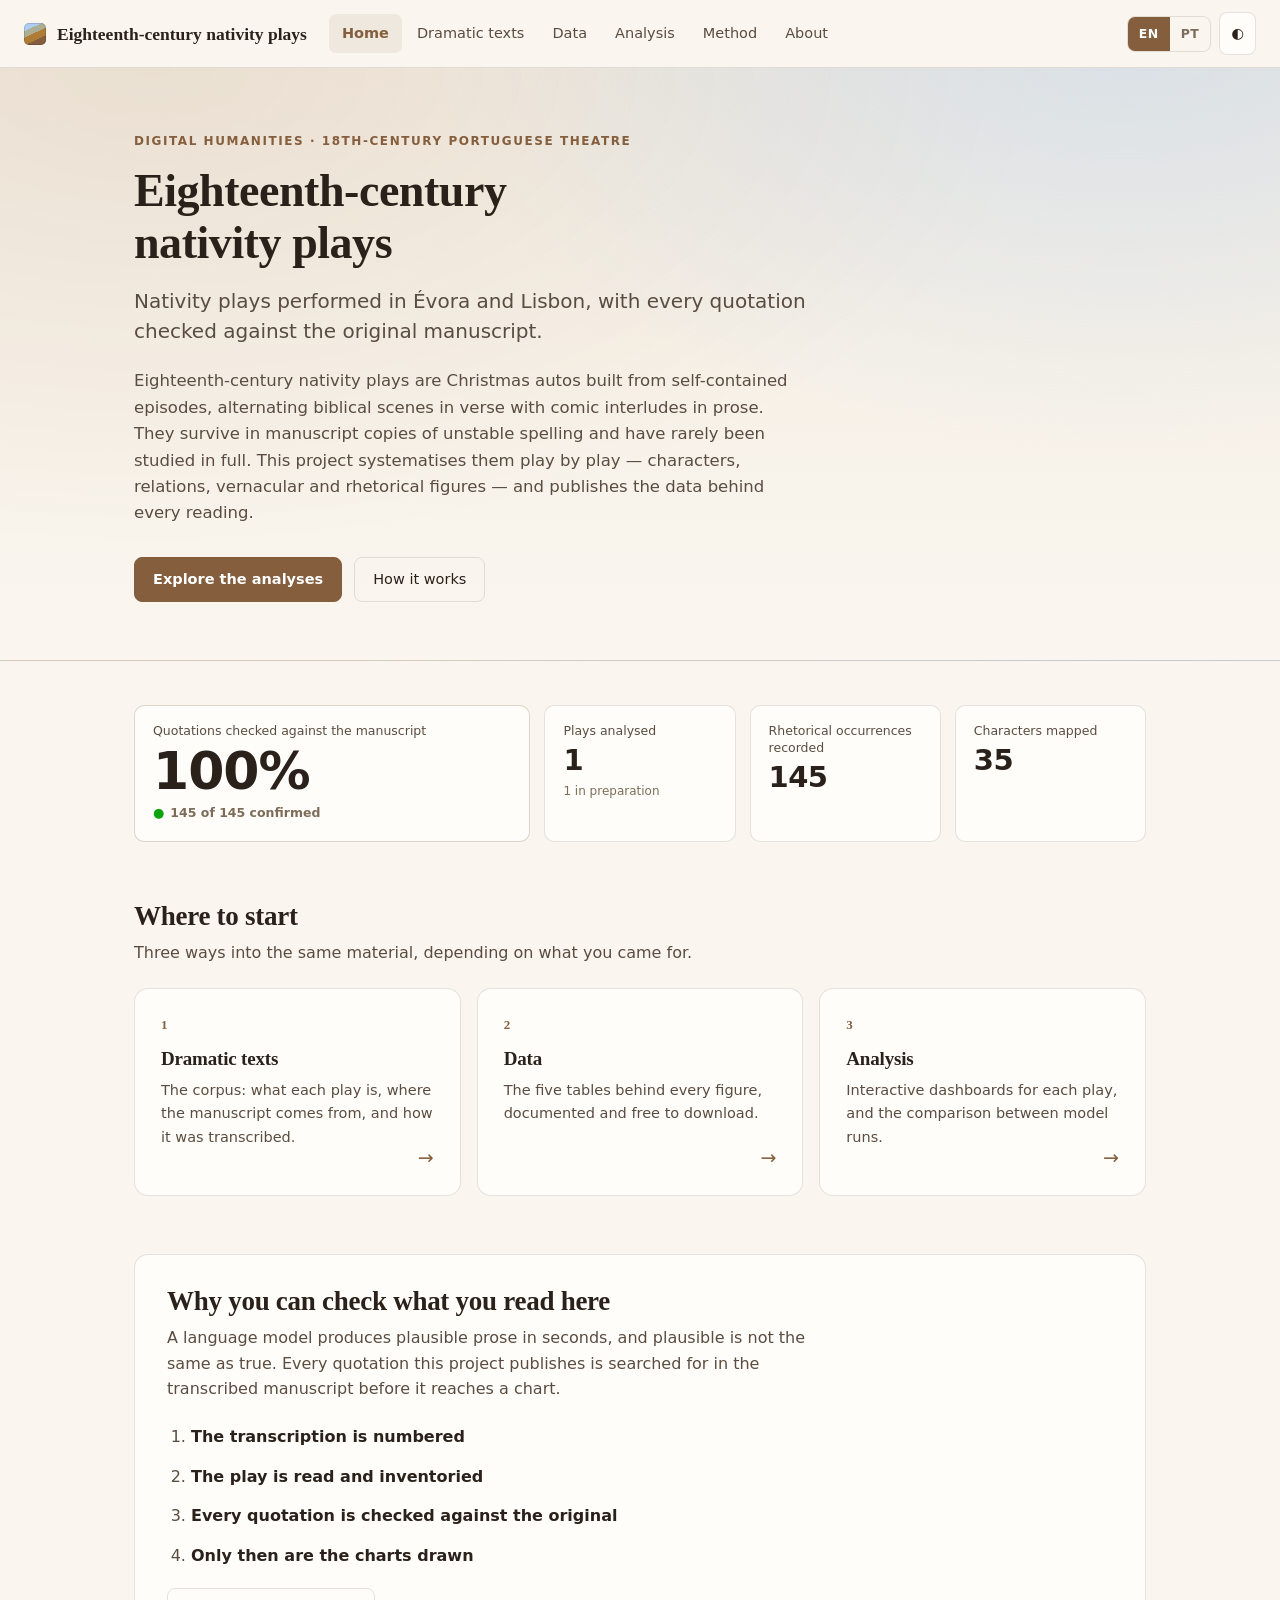
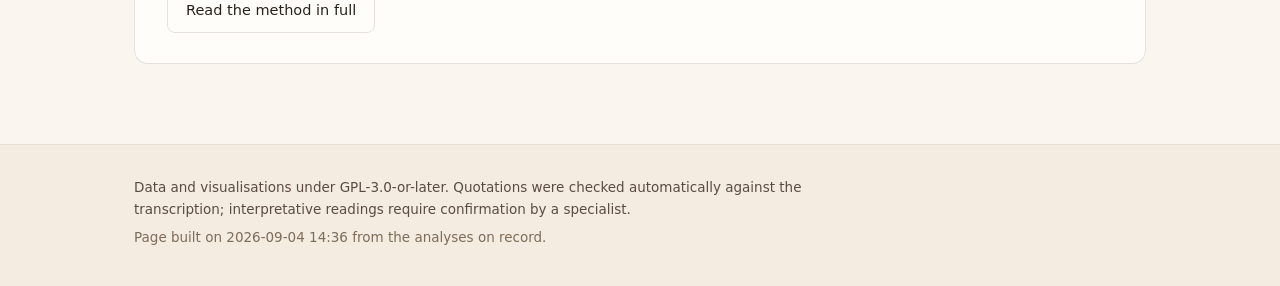
==== commit fbe8a5a6: "Add files via upload" ====
--- a/index.html
+++ b/index.html
@@ -456,6 +456,145 @@
   .topo,.controlos,.heroi-accoes,.accoes,.barra-analise{display:none !important}
   .peca,.porta{break-inside:avoid}
   body{background:#fff}
+}
+
+/* ═══════════  o processo metodológico  ═══════════
+   Uma página de leitura longa, não um painel. Duas colunas em ecrã largo — o
+   índice fica à vista enquanto se lê — e uma só coluna abaixo dos 900px, onde
+   o índice passa a ser um bloco recolhido no topo. */
+
+/* a fita das sete etapas */
+.fita{
+  display:flex; align-items:stretch; flex-wrap:wrap; gap:6px;
+  margin:0 0 46px; padding:16px 18px;
+  background:var(--surface-1); border:1px solid var(--hairline); border-radius:14px;
+}
+.fita .etapa{
+  flex:1 1 96px; min-width:96px;
+  display:flex; flex-direction:column; gap:2px;
+  padding:10px 12px; border-radius:9px;
+  text-decoration:none; color:var(--text-secondary);
+  border:1px solid transparent; transition:background .12s, border-color .12s;
+}
+.fita .etapa:hover{background:var(--accent-lavado); color:var(--text-primary)}
+.fita .etapa-n{
+  font-family:var(--serif); font-size:11.5px; font-weight:700;
+  color:var(--marca-ocre); letter-spacing:.08em;
+}
+.fita .etapa-t{font-size:14px; font-weight:600; color:var(--text-primary); line-height:1.25}
+.fita .etapa-nota{font-size:11px; color:var(--text-muted); font-style:italic}
+.fita .porta-cotejo{
+  background:var(--accent-lavado);
+  border-color:color-mix(in srgb, var(--accent) 32%, transparent);
+}
+.fita .porta-cotejo .etapa-n{color:var(--accent)}
+.fita .etapa-seta{
+  align-self:center; color:var(--axis); font-size:14px; flex:0 0 auto;
+}
+
+/* a grelha da secção */
+.metodo{display:grid; grid-template-columns:210px 1fr; gap:52px; align-items:start}
+
+.metodo-indice{position:sticky; top:78px}
+.metodo-indice .indice-titulo{
+  font-size:11.5px; font-weight:700; letter-spacing:.12em; text-transform:uppercase;
+  color:var(--text-muted); margin:0 0 12px;
+}
+.metodo-indice ol{
+  list-style:none; margin:0; padding:0 0 0 14px;
+  border-left:2px solid var(--grid); counter-reset:fase;
+}
+.metodo-indice li{counter-increment:fase; margin-bottom:9px}
+.metodo-indice a{
+  display:block; font-size:13px; line-height:1.35;
+  color:var(--text-secondary); text-decoration:none;
+}
+.metodo-indice a::before{
+  content:counter(fase, decimal-leading-zero) " ";
+  color:var(--text-muted); font-variant-numeric:tabular-nums; font-size:11.5px;
+}
+.metodo-indice a:hover{color:var(--accent)}
+
+/* cada fase */
+.metodo-corpo{max-width:72ch}
+.metodo-fase{
+  padding:0 0 44px; margin-bottom:44px; border-bottom:1px solid var(--grid);
+  scroll-margin-top:86px;   /* a barra do topo é fixa e taparia o título */
+}
+.metodo-fase:last-child{border-bottom:0; margin-bottom:0}
+.metodo-fase > header{margin-bottom:20px}
+.metodo-fase .fase-n{
+  font-family:var(--serif); font-size:12.5px; font-weight:700; letter-spacing:.14em;
+  color:var(--marca-ocre); display:block; margin-bottom:8px;
+}
+.metodo-fase h2{margin-bottom:8px}
+.metodo-fase .fase-resumo{
+  font-size:16px; color:var(--text-secondary); font-family:var(--serif);
+  font-style:italic; margin:0; max-width:62ch;
+}
+.metodo-fase p{font-size:16px; line-height:1.68; margin:0 0 15px}
+.metodo-fase code{font-size:.88em}
+
+/* a fase do cotejo é a única assinalada: é a que pode reprovar as anteriores */
+.metodo-fase.chave > header{
+  border-left:3px solid var(--accent); padding-left:18px; margin-left:-21px;
+}
+
+.metodo-lista{margin:26px 0 6px}
+.metodo-lista h3{font-size:16px; margin-bottom:2px}
+.metodo-lista .definicoes > div{grid-template-columns:minmax(150px,230px) 1fr; padding:14px 0}
+.metodo-lista dd{font-size:15px; line-height:1.6}
+
+.contraste{margin:28px 0 8px}
+.contraste h3{font-size:16px; margin-bottom:14px}
+.contraste-par{display:grid; grid-template-columns:1fr 1fr; gap:16px}
+.contraste .lado{
+  background:var(--surface-1); border:1px solid var(--hairline);
+  border-radius:12px; padding:18px 20px;
+}
+.contraste .lado h4{
+  margin:0 0 8px; font-family:var(--sans); font-size:12px; font-weight:700;
+  letter-spacing:.1em; text-transform:uppercase;
+}
+.contraste .lado p{font-size:14.5px; line-height:1.6; margin:0; color:var(--text-secondary)}
+.contraste .sim{border-left:3px solid var(--good)}
+.contraste .sim h4{color:var(--good)}
+.contraste .nao{border-left:3px solid var(--serious)}
+.contraste .nao h4{color:var(--serious)}
+
+.metodo-nota{
+  margin:24px 0 8px; padding:16px 20px; border-radius:12px;
+  background:color-mix(in srgb, var(--marca-azul) 26%, var(--surface-1));
+  border:1px solid color-mix(in srgb, var(--marca-azul) 50%, transparent);
+  font-size:14.5px; line-height:1.6; color:var(--text-secondary);
+}
+.metodo-nota b{color:var(--text-primary)}
+
+.metodo-ligacao{margin:20px 0 0; font-size:14.5px}
+.metodo-ligacao a{font-weight:600; text-decoration:none}
+.metodo-ligacao a:hover{text-decoration:underline}
+
+@media (max-width:900px){
+  .metodo{grid-template-columns:1fr; gap:30px}
+  .metodo-indice{
+    position:static; background:var(--surface-1); border:1px solid var(--hairline);
+    border-radius:12px; padding:16px 18px;
+  }
+  .metodo-indice ol{
+    border-left:0; padding:0; columns:2; column-gap:24px;
+  }
+  .metodo-fase.chave > header{margin-left:0}
+  .contraste-par{grid-template-columns:1fr}
+}
+@media (max-width:560px){
+  .metodo-indice ol{columns:1}
+  .fita{padding:12px}
+  .fita .etapa-seta{display:none}
+}
+@media print{
+  .fita,.metodo-indice{display:none !important}
+  .metodo{grid-template-columns:1fr}
+  .metodo-fase{break-inside:avoid}
 }
 
 </style>
@@ -619,11 +758,17 @@
       <h1 data-t="method.title"></h1>
       <p class="chamada" data-t="method.lead"></p>
     </header>
-    <ol class="passos grandes" id="passos"></ol>
-    <section class="bloco realce">
-      <h2 data-t="method.limitsTitle"></h2>
-      <ul class="limites" id="limites"></ul>
-    </section>
+
+    <!-- as sete etapas, com o cotejo assinalado como a porta por onde tudo passa -->
+    <nav class="fita" id="fita" aria-label="Stages"></nav>
+
+    <div class="metodo">
+      <aside class="metodo-indice" aria-label="Contents">
+        <p class="indice-titulo" data-t="method.contents"></p>
+        <ol id="indice"></ol>
+      </aside>
+      <div class="metodo-corpo" id="metodo"></div>
+    </div>
   </div>
 </section>
 
@@ -663,7 +808,7 @@
   </div>
 </footer>
 
-<script id="dados" type="application/json">{"projecto":{"titulo":{"en":"Eighteenth-century nativity plays","pt":"Presépios teatrais setecentistas"},"subtitulo":{"en":"Nativity plays performed in Évora and Lisbon, with every quotation checked against the original manuscript.","pt":"Análise de autos de Natal representados em Évora e em Lisboa, com cada citação verificada contra o manuscrito original."},"descricao":{"en":"Eighteenth-century nativity plays are Christmas autos built from self-contained episodes, alternating biblical scenes in verse with comic interludes in prose. They survive in manuscript copies of unstable spelling and have rarely been studied in full. This project systematises them play by play — characters, relations, vernacular and rhetorical figures — and publishes the data behind every reading.","pt":"Os presépios teatrais do século XVIII são autos de Natal compostos por passos autónomos, que alternam o registo bíblico em verso com entremezes cómicos em prosa. Sobreviveram em cópias manuscritas de grafia instável, e raramente foram estudados na sua totalidade. Este projecto sistematiza-os peça a peça — personagens, relações, vernáculo e recursos expressivos — e publica os dados que sustentam cada leitura."},"instituicao":"","autoria":"","repositorio":"","contacto":"","como_citar":"","licenca":"GPL-3.0-or-later"},"tableau":[{"url":"https://public.tableau.com/views/Comparao_Gemini_1_2/Planilha1","pagina":"https://public.tableau.com/app/profile/jo.o.pedro.oliveira/viz/Comparao_Gemini_1_2/Planilha1","titulo":{"en":"Comparison between model runs","pt":"Comparação entre execuções do modelo"},"descricao":{"en":"The same play analysed more than once. Where two runs agree and where they diverge is the project's central question made visible.","pt":"A mesma peça analisada mais do que uma vez. Onde duas execuções concordam e onde divergem é a pergunta central do projecto tornada visível."},"altura":720}],"pecas":[{"titulo":"Presépio da Graça","slug":"presepio-da-graca","datacao":{"en":"1779 — licences of 27 January 1779; text from an earlier repertory","pt":"1779 — licenças de 27 de Janeiro de 1779; texto de repertório anterior"},"proveniencia":{"en":"Petitions to the Holy Office and to the Real Mesa Censória with the play annexed; Teatro da Calçada da Graça, Lisbon, under the impresario Henrique da Costa Passos. Transcribed without emendation, keeping the line breaks of the manuscript.","pt":"Requerimentos ao Santo Ofício e à Real Mesa Censória com o papel anexo; Teatro da Calçada da Graça, Lisboa, empresário Henrique da Costa Passos. Transcrição sem revisões, com quebras de linha do manuscrito conservadas."},"genero":{"en":"nativity play — a Christmas auto in episodes, with comic interludes","pt":"presépio teatral — auto de Natal por passos, com entremezes intercalados"},"nota":"","estado":"analisada","analises":[{"pasta":"presepio-da-graca","dashboard":"presepio-da-graca/presepio-da-graca-dashboard.html","html":"\u003c!DOCTYPE html>\n\u003chtml lang=\"en\">\n\u003chead>\n\u003cmeta charset=\"utf-8\">\n\u003cmeta name=\"viewport\" content=\"width=device-width, initial-scale=1\">\n\u003ctitle>Presépio da Graça\u003c/title>\n  \u003cstyle>\n/* Paleta e variáveis partilhadas pelo portal e pelo dashboard.\n\n   IDENTIDADE E DADOS SÃO DUAS COISAS DIFERENTES, e é essa a decisão que\n   estrutura este ficheiro.\n\n   A paleta de identidade — papel quente, ocre, oliveira, castanho e um azul\n   pálido — dá ao sítio o seu carácter: fundos, cabeçalhos, acentos, navegação.\n   São tons próximos de propósito, e é daí que lhes vem a serenidade.\n\n   Essa proximidade, porém, torna-os inúteis para distinguir séries num gráfico:\n   medido com o validador, o ocre e a oliveira ficam a ΔE 1.8 sob deuteranopia e\n   a 4.0 mesmo com visão de cor completa — indistinguíveis. As cores de série\n   (`--series-*`) são por isso derivadas da mesma família mas afastadas em matiz\n   e luminosidade até passarem em todas as verificações: banda de luminosidade,\n   piso de croma, separação sob daltonismo, piso de visão normal e contraste\n   contra a superfície. Cinco lugares nos dois temas; a partir daí, agrupa-se em\n   «outros» ou reparte-se por gráficos pequenos.\n\n   Os valores estão definidos três vezes: na raiz para o tema claro, sob a media\n   query para quem tem o sistema em escuro, e sob [data-theme] para o botão de\n   tema poder ganhar nos dois sentidos. Tudo o resto se refere a estas variáveis\n   por papel, nunca por hexadecimal. */\n\n:root{\n  color-scheme: light;\n\n  /* --- identidade ------------------------------------------------------- */\n  --marca-azul:     #afcef1;   /* azul pálido: lavagens, realces, estados */\n  --marca-salvia:   #adaf95;\n  --marca-ocre:     #ae7c34;\n  --marca-oliveira: #9b8847;\n  --marca-castanho: #845e3d;\n\n  /* --- superfícies e tinta ---------------------------------------------- */\n  --plane:          #faf6ef;   /* o papel */\n  --surface-1:      #fffdf9;   /* cartões */\n  --surface-2:      #f4ece0;   /* faixas e realces suaves */\n  --text-primary:   #2a211a;\n  --text-secondary: #5a4c40;\n  --text-muted:     #7d6c59;\n  --grid:           #e8dfd2;\n  --axis:           #cbbda9;\n  --hairline:       rgba(42,33,26,0.12);\n\n  /* --- acento ----------------------------------------------------------- */\n  --accent:         #845e3d;   /* botões, navegação activa, ligações */\n  --accent-forte:   #6a4a2f;   /* estado premido */\n  --accent-sobre:   #ffffff;   /* texto sobre o acento */\n  --accent-lavado:  rgba(132,94,61,0.09);\n\n  /* --- séries de dados (validadas) -------------------------------------- */\n  --series-1:#1668a8;   /* azul      */\n  --series-2:#c07818;   /* ocre      */\n  --series-3:#2f8f6b;   /* verde     */\n  --series-4:#7a4bb5;   /* violeta   */\n  --series-5:#a83f2a;   /* terracota */\n\n  /* --- rampa sequencial: um só matiz, claro→escuro ---------------------- */\n  --seq-0:#f1dcc2; --seq-1:#e1ba89; --seq-2:#d09747; --seq-3:#bf7300;\n  --seq-4:#b06500; --seq-5:#9d5900; --seq-6:#794100;\n\n  /* --- estado (reservado; nunca usado como série) ------------------------ */\n  --good:#0ca30c; --warning:#fab219; --serious:#ec835a; --critical:#d03b3b;\n\n  /* --- forma e tipo ------------------------------------------------------ */\n  --radius: 10px;\n  --sans: system-ui, -apple-system, \"Segoe UI\", sans-serif;\n  --serif: Georgia, \"Iowan Old Style\", \"Palatino Linotype\", Palatino, \"Times New Roman\", serif;\n}\n\n@media (prefers-color-scheme: dark){\n  :root:where(:not([data-theme=\"light\"])){\n    color-scheme: dark;\n    --plane:          #14110e;\n    --surface-1:      #1c1815;\n    --surface-2:      #241f1a;\n    --text-primary:   #f6f0e7;\n    --text-secondary: #cbbda9;\n    --text-muted:     #94856f;\n    --grid:           #2e2721;\n    --axis:           #3d342c;\n    --hairline:       rgba(246,240,231,0.13);\n\n    --accent:         #c79a6a;\n    --accent-forte:   #d9ae80;\n    --accent-sobre:   #1c1815;\n    --accent-lavado:  rgba(199,154,106,0.13);\n\n    --series-1:#3f8fd4; --series-2:#c2851f; --series-3:#2f9e72;\n    --series-4:#8f7ce0; --series-5:#cf6a4f;\n\n    --seq-0:#794100; --seq-1:#9d5900; --seq-2:#b06500; --seq-3:#bf7300;\n    --seq-4:#d09747; --seq-5:#e1ba89; --seq-6:#f1dcc2;\n  }\n}\n\n:root[data-theme=\"dark\"]{\n  color-scheme: dark;\n  --plane:          #14110e;\n  --surface-1:      #1c1815;\n  --surface-2:      #241f1a;\n  --text-primary:   #f6f0e7;\n  --text-secondary: #cbbda9;\n  --text-muted:     #94856f;\n  --grid:           #2e2721;\n  --axis:           #3d342c;\n  --hairline:       rgba(246,240,231,0.13);\n\n  --accent:         #c79a6a;\n  --accent-forte:   #d9ae80;\n  --accent-sobre:   #1c1815;\n  --accent-lavado:  rgba(199,154,106,0.13);\n\n  --series-1:#3f8fd4; --series-2:#c2851f; --series-3:#2f9e72;\n  --series-4:#8f7ce0; --series-5:#cf6a4f;\n\n  --seq-0:#794100; --seq-1:#9d5900; --seq-2:#b06500; --seq-3:#bf7300;\n  --seq-4:#d09747; --seq-5:#e1ba89; --seq-6:#f1dcc2;\n}\n\n/* Folha de estilo do dashboard. As variáveis de cor vivem em tokens.css, que\n   é inlinado antes desta. */\n\n*{box-sizing:border-box}\nbody{\n  margin:0; background:var(--plane); color:var(--text-primary);\n  font-family:var(--sans); font-size:15px; line-height:1.55;\n  -webkit-font-smoothing:antialiased;\n}\n.wrap{max-width:1180px; margin:0 auto; padding:28px 20px 80px}\n/* Os títulos são serifados como no resto do sítio — a análise não é uma\n   aplicação à parte, é uma página do mesmo projecto. Números, rótulos de\n   gráfico e tabelas ficam na sans, que os alinha melhor. */\nh1{font-family:var(--serif); font-size:30px; line-height:1.2; margin:0 0 6px;\n   font-weight:600; letter-spacing:-0.01em}\nh2{font-family:var(--serif); font-size:19px; margin:0 0 2px; font-weight:600; letter-spacing:-0.005em}\nh3{font-size:13px; margin:0 0 14px; font-weight:500; color:var(--text-secondary)}\np{margin:0 0 10px}\na{color:var(--accent)}\n.sub{color:var(--text-secondary); font-size:13.5px; margin:0}\n.muted{color:var(--text-muted)}\n\n/* ---------- cabeçalho ---------- */\nheader.top{display:flex; gap:18px; align-items:flex-start; justify-content:space-between; margin-bottom:22px; flex-wrap:wrap}\n.meta-list{display:flex; flex-wrap:wrap; gap:6px 18px; font-size:13px; color:var(--text-secondary); margin-top:8px}\n.meta-list b{font-weight:600; color:var(--text-primary)}\nbutton, select, input[type=search]{\n  font:inherit; font-size:13px; color:var(--text-primary); background:var(--surface-1);\n  border:1px solid var(--hairline); border-radius:8px; padding:7px 11px; cursor:pointer;\n  min-height:34px;\n}\ninput[type=search]{cursor:text; min-width:190px}\nbutton:hover, select:hover{border-color:var(--axis)}\nbutton.ghost{background:transparent}\nbutton[aria-pressed=\"true\"]{background:var(--accent); border-color:var(--accent); color:var(--accent-sobre)}\n\n/* selector de língua, gémeo do que o sítio tem no cabeçalho */\n.acts-topo{display:flex; gap:8px; align-items:flex-start; flex-wrap:wrap}\n.lingua{display:flex; border:1px solid var(--hairline); border-radius:8px; overflow:hidden; height:34px}\n.lingua button{\n  border:0; border-radius:0; min-height:32px; padding:5px 10px;\n  font-size:12px; font-weight:700; letter-spacing:.04em;\n  background:transparent; color:var(--text-muted);\n}\n.lingua button[aria-pressed=\"true\"]{background:var(--accent); color:var(--accent-sobre)}\n\n/* ---------- cartões ---------- */\n.grid{display:grid; gap:16px}\n.card{\n  background:var(--surface-1); border:1px solid var(--hairline);\n  border-radius:var(--radius); padding:18px 18px 16px;\n}\n.card header{display:flex; justify-content:space-between; align-items:flex-start; gap:12px; margin-bottom:12px}\n.card header .acts{display:flex; gap:6px; flex-shrink:0}\n.card header .acts button{padding:5px 9px; min-height:0; font-size:12px}\n\n/* ---------- tiles ---------- */\n.tiles{display:grid; grid-template-columns:repeat(auto-fit,minmax(150px,1fr)); gap:12px; margin-bottom:16px}\n.tile{background:var(--surface-1); border:1px solid var(--hairline); border-radius:var(--radius); padding:14px 16px}\n.tile .lbl{font-size:12.5px; color:var(--text-secondary)}\n.tile .val{font-size:27px; font-weight:600; letter-spacing:-0.02em; margin-top:2px}\n.tile.hero .val{font-size:52px; line-height:1.05; margin-top:4px}\n.tile .note{font-size:12px; color:var(--text-muted); margin-top:2px}\n.badge{display:inline-flex; align-items:center; gap:5px; font-size:12px; font-weight:600}\n.badge .dot{width:9px; height:9px; border-radius:50%; display:inline-block}\n\n/* ---------- filtros ---------- */\n.filters{\n  display:flex; flex-wrap:wrap; gap:8px; align-items:center;\n  background:var(--surface-1); border:1px solid var(--hairline);\n  border-radius:var(--radius); padding:10px 12px; margin-bottom:16px;\n}\n.filters .lbl{font-size:12px; color:var(--text-muted); margin-right:2px}\n.filters .spacer{flex:1}\n.chip{\n  display:inline-flex; align-items:center; gap:6px; font-size:12px;\n  border:1px solid var(--hairline); border-radius:999px; padding:4px 10px; background:transparent;\n}\n\n/* ---------- gráficos ---------- */\nsvg{display:block; width:100%; height:auto; overflow:visible}\n.tick{fill:var(--text-muted); font-size:11px}\n.lbl-mark{fill:var(--text-secondary); font-size:11.5px}\n.val-mark{fill:var(--text-secondary); font-size:11.5px; font-weight:600}\n.gridline{stroke:var(--grid); stroke-width:1}\n.axisline{stroke:var(--axis); stroke-width:1}\n.legend{display:flex; flex-wrap:wrap; gap:6px 16px; font-size:12px; color:var(--text-secondary); margin-top:12px}\n.legend .key{display:inline-flex; align-items:center; gap:6px}\n.legend .swatch{width:11px; height:11px; border-radius:3px; display:inline-block}\n.scale{display:flex; align-items:center; gap:8px; font-size:11.5px; color:var(--text-muted); margin-top:10px}\n.scale .steps{display:flex}\n.scale .steps i{width:22px; height:10px; display:block}\n\n/* ---------- tabelas ---------- */\n.tbl-wrap{overflow:auto; max-height:460px; border:1px solid var(--hairline); border-radius:8px}\ntable{border-collapse:collapse; width:100%; font-size:13px}\nth,td{text-align:left; padding:7px 10px; border-bottom:1px solid var(--grid); vertical-align:top}\nth{position:sticky; top:0; background:var(--surface-1); font-weight:600; font-size:12px;\n   color:var(--text-secondary); z-index:1; white-space:nowrap; cursor:pointer}\nth:after{content:\"\"; }\ntbody tr:hover{background:var(--accent-lavado)}\ntd.num{text-align:right; font-variant-numeric:tabular-nums; white-space:nowrap}\ntd.loc{white-space:nowrap; font-variant-numeric:tabular-nums; color:var(--text-secondary)}\n.cit{font-style:italic}\n.hidden{display:none !important}\n[hidden]{display:none !important}\n\n/* ---------- tooltip ---------- */\n#tip{\n  position:fixed; pointer-events:none; z-index:50; max-width:330px;\n  background:var(--surface-1); color:var(--text-primary);\n  border:1px solid var(--hairline); border-radius:8px; padding:9px 11px;\n  font-size:12.5px; line-height:1.45; box-shadow:0 6px 22px rgba(0,0,0,.16);\n  opacity:0; transition:opacity .1s;\n}\n#tip b{display:block; margin-bottom:3px}\n#tip .q{font-style:italic; color:var(--text-secondary)}\n\n/* ---------- prosa ---------- */\n.prosa{font-size:14.5px; max-width:74ch}\n.prosa h1,.prosa h2,.prosa h3,.prosa h4{margin:18px 0 8px; font-size:15px}\n.prosa ul{padding-left:20px; margin:0 0 12px}\n.prosa code{background:var(--plane); padding:1px 5px; border-radius:4px; font-size:12.5px}\ndetails{border-top:1px solid var(--grid); padding:12px 0}\ndetails summary{cursor:pointer; font-weight:600; font-size:14px}\n.aviso-list{margin:8px 0 0; padding-left:18px; font-size:13px; color:var(--text-secondary)}\nfooter{margin-top:34px; padding-top:16px; border-top:1px solid var(--grid);\n       font-size:12px; color:var(--text-muted)}\n@media print{\n  body{background:#fff}\n  .filters,.card header .acts,.acts-topo,button{display:none !important}\n  .card{break-inside:avoid}\n}\n\n\u003c/style>\n\u003c/head>\n\u003cbody>\n\u003cdiv class=\"wrap\">\n\n\u003cheader class=\"top\">\n  \u003cdiv>\n    \u003ch1 id=\"titulo\">\u003c/h1>\n    \u003cp class=\"sub\" id=\"subtitulo\">\u003c/p>\n    \u003cdiv class=\"meta-list\" id=\"meta\">\u003c/div>\n  \u003c/div>\n  \u003cdiv class=\"acts-topo\">\n    \u003cdiv class=\"lingua\" role=\"group\" aria-label=\"Language\">\n      \u003cbutton type=\"button\" data-lingua=\"en\">EN\u003c/button>\n      \u003cbutton type=\"button\" data-lingua=\"pt\">PT\u003c/button>\n    \u003c/div>\n    \u003cbutton id=\"tema\" class=\"ghost\" data-t-title=\"botao.temaDica\" data-t=\"botao.tema\">\u003c/button>\n    \u003cbutton id=\"imprimir\" class=\"ghost\" data-t=\"botao.imprimir\">\u003c/button>\n  \u003c/div>\n\u003c/header>\n\n\u003csection class=\"tiles\" id=\"tiles\">\u003c/section>\n\n\u003cdiv class=\"filters\" role=\"group\" data-t-aria=\"filtro.grupo\">\n  \u003cspan class=\"lbl\" data-t=\"filtro.rotulo\">\u003c/span>\n  \u003cselect id=\"f-personagem\" data-t-aria=\"filtro.arPersonagem\">\n    \u003coption value=\"\" data-t=\"filtro.personagens\">\u003c/option>\u003c/select>\n  \u003cselect id=\"f-tipo\" data-t-aria=\"filtro.arTipo\">\n    \u003coption value=\"\" data-t=\"filtro.recursos\">\u003c/option>\u003c/select>\n  \u003cselect id=\"f-relacao\" data-t-aria=\"filtro.arRelacao\">\n    \u003coption value=\"\" data-t=\"filtro.relacoes\">\u003c/option>\u003c/select>\n  \u003cselect id=\"f-certeza\" data-t-aria=\"filtro.arCerteza\">\n    \u003coption value=\"\" data-t=\"filtro.graus\">\u003c/option>\u003c/select>\n  \u003cinput type=\"search\" id=\"f-texto\" data-t-ph=\"filtro.pesquisa\" data-t-aria=\"filtro.arTexto\">\n  \u003cspan class=\"spacer\">\u003c/span>\n  \u003cspan class=\"chip\" id=\"contador\">\u003c/span>\n  \u003cbutton id=\"limpar\" class=\"ghost\" data-t=\"botao.limpar\">\u003c/button>\n\u003c/div>\n\n\u003csection class=\"grid\" style=\"grid-template-columns:repeat(auto-fit,minmax(430px,1fr))\">\n  \u003cdiv class=\"card\" id=\"card-freq\">\n    \u003cheader>\n      \u003cdiv>\u003ch2 data-t=\"card.freq\">\u003c/h2>\u003ch3 data-t=\"card.freqSub\">\u003c/h3>\u003c/div>\n      \u003cdiv class=\"acts\">\n        \u003cbutton data-view=\"chart\" aria-pressed=\"true\" data-t=\"botao.grafico\">\u003c/button>\n        \u003cbutton data-view=\"table\" aria-pressed=\"false\" data-t=\"botao.tabela\">\u003c/button>\n        \u003cbutton data-svg=\"freq\" class=\"ghost\" data-t-title=\"botao.svgDica\">SVG\u003c/button>\n      \u003c/div>\n    \u003c/header>\n    \u003cdiv class=\"view-chart\">\u003csvg id=\"svg-freq\" role=\"img\" data-t-aria=\"card.freqAria\">\u003c/svg>\u003c/div>\n    \u003cdiv class=\"view-table hidden\" id=\"tbl-freq\">\u003c/div>\n  \u003c/div>\n\n  \u003cdiv class=\"card\" id=\"card-vern\">\n    \u003cheader>\n      \u003cdiv>\u003ch2 data-t=\"card.vern\">\u003c/h2>\u003ch3 data-t=\"card.vernSub\">\u003c/h3>\u003c/div>\n      \u003cdiv class=\"acts\">\n        \u003cbutton data-view=\"chart\" aria-pressed=\"true\" data-t=\"botao.grafico\">\u003c/button>\n        \u003cbutton data-view=\"table\" aria-pressed=\"false\" data-t=\"botao.tabela\">\u003c/button>\n        \u003cbutton data-svg=\"vern\" class=\"ghost\" data-t-title=\"botao.svgDica\">SVG\u003c/button>\n      \u003c/div>\n    \u003c/header>\n    \u003cdiv class=\"view-chart\">\u003csvg id=\"svg-vern\" role=\"img\" data-t-aria=\"card.vernAria\">\u003c/svg>\u003c/div>\n    \u003cdiv class=\"view-table hidden\" id=\"tbl-vern\">\u003c/div>\n  \u003c/div>\n\u003c/section>\n\n\u003csection class=\"grid\" style=\"margin-top:16px\">\n  \u003cdiv class=\"card\" id=\"card-heat\">\n    \u003cheader>\n      \u003cdiv>\u003ch2 data-t=\"card.heat\">\u003c/h2>\u003ch3 data-t=\"card.heatSub\">\u003c/h3>\u003c/div>\n      \u003cdiv class=\"acts\">\n        \u003cbutton data-view=\"chart\" aria-pressed=\"true\" data-t=\"botao.mapa\">\u003c/button>\n        \u003cbutton data-view=\"table\" aria-pressed=\"false\" data-t=\"botao.tabela\">\u003c/button>\n        \u003cbutton data-svg=\"heat\" class=\"ghost\" data-t-title=\"botao.svgDica\">SVG\u003c/button>\n      \u003c/div>\n    \u003c/header>\n    \u003cdiv class=\"view-chart\">\n      \u003csvg id=\"svg-heat\" role=\"img\" data-t-aria=\"card.heatAria\">\u003c/svg>\n      \u003cdiv class=\"scale\" id=\"escala-heat\">\u003c/div>\n    \u003c/div>\n    \u003cdiv class=\"view-table hidden\" id=\"tbl-heat\">\u003c/div>\n  \u003c/div>\n\u003c/section>\n\n\u003csection class=\"grid\" style=\"margin-top:16px\">\n  \u003cdiv class=\"card\" id=\"card-rede\">\n    \u003cheader>\n      \u003cdiv>\u003ch2 data-t=\"card.rede\">\u003c/h2>\u003ch3 data-t=\"card.redeSub\">\u003c/h3>\u003c/div>\n      \u003cdiv class=\"acts\">\n        \u003cbutton data-view=\"chart\" aria-pressed=\"true\" data-t=\"botao.grafo\">\u003c/button>\n        \u003cbutton data-view=\"table\" aria-pressed=\"false\" data-t=\"botao.tabela\">\u003c/button>\n        \u003cbutton data-svg=\"rede\" class=\"ghost\" data-t-title=\"botao.svgDica\">SVG\u003c/button>\n      \u003c/div>\n    \u003c/header>\n    \u003cdiv class=\"view-chart\">\n      \u003csvg id=\"svg-rede\" role=\"img\" data-t-aria=\"card.redeAria\">\u003c/svg>\n      \u003cdiv class=\"legend\" id=\"leg-rede\">\u003c/div>\n    \u003c/div>\n    \u003cdiv class=\"view-table hidden\" id=\"tbl-rede\">\u003c/div>\n  \u003c/div>\n\u003c/section>\n\n\u003csection class=\"grid\" style=\"margin-top:16px\">\n  \u003cdiv class=\"card\">\n    \u003cheader>\u003cdiv>\u003ch2 data-t=\"card.recursos\">\u003c/h2>\u003ch3 data-t=\"card.recursosSub\">\u003c/h3>\u003c/div>\n      \u003cdiv class=\"acts\">\u003cbutton data-csv=\"recursos\" class=\"ghost\">CSV\u003c/button>\u003c/div>\n    \u003c/header>\n    \u003cdiv id=\"tbl-recursos\">\u003c/div>\n  \u003c/div>\n  \u003cdiv class=\"card\">\n    \u003cheader>\u003cdiv>\u003ch2 data-t=\"card.pers\">\u003c/h2>\u003ch3 data-t=\"card.persSub\">\u003c/h3>\u003c/div>\n      \u003cdiv class=\"acts\">\u003cbutton data-csv=\"personagens\" class=\"ghost\">CSV\u003c/button>\u003c/div>\n    \u003c/header>\n    \u003cdiv id=\"tbl-pers\">\u003c/div>\n  \u003c/div>\n  \u003cdiv class=\"card\">\n    \u003cheader>\u003cdiv>\u003ch2 data-t=\"card.vernTab\">\u003c/h2>\u003ch3 data-t=\"card.vernTabSub\">\u003c/h3>\u003c/div>\n      \u003cdiv class=\"acts\">\u003cbutton data-csv=\"vernaculo\" class=\"ghost\">CSV\u003c/button>\u003c/div>\n    \u003c/header>\n    \u003cdiv id=\"tbl-vernaculo\">\u003c/div>\n  \u003c/div>\n\u003c/section>\n\n\u003csection class=\"card\" style=\"margin-top:16px\">\n  \u003ch2 data-t=\"card.prosa\">\u003c/h2>\n  \u003ch3 data-t=\"card.prosaSub\">\u003c/h3>\n  \u003cdiv id=\"prosa\">\u003c/div>\n\u003c/section>\n\n\u003csection class=\"card\" style=\"margin-top:16px\">\n  \u003ch2 data-t=\"card.limites\">\u003c/h2>\n  \u003ch3 data-t=\"card.limitesSub\">\u003c/h3>\n  \u003cdiv id=\"limitacoes\" class=\"prosa\">\u003c/div>\n  \u003cdiv id=\"validacao\">\u003c/div>\n\u003c/section>\n\n\u003cfooter id=\"rodape\">\u003c/footer>\n\u003c/div>\n\n\u003cdiv id=\"tip\" role=\"tooltip\">\u003c/div>\n\u003cscript id=\"dados\" type=\"application/json\">{\"meta\":{\"titulo\":\"Presépio da Graça\",\"datacao\":\"1779 — licenças de 27 de Janeiro de 1779; texto de repertório anterior\",\"proveniencia\":\"Requerimentos ao Santo Ofício e à Real Mesa Censória com o papel anexo; Teatro da Calçada da Graça, Lisboa, empresário Henrique da Costa Passos. Transcrição sem revisões, com quebras de linha do manuscrito conservadas.\\n\",\"genero\":\"presépio teatral — auto de Natal por passos, com entremezes intercalados\",\"slug\":\"presepio-da-graca\",\"data_execucao\":\"2026-08-25 13:47\",\"modelo\":\"\",\"ficheiro\":\"presepio_graca.txt\",\"n_linhas\":1188},\"metricas\":{\"citacoes_testadas\":145,\"citacoes_verificadas\":145,\"citacoes_deslocadas\":0,\"citacoes_nao_encontradas\":0,\"citacoes_sem_localizacao\":0,\"citacoes_verificadas_pct\":100.0,\"n_recursos\":145,\"n_tipos_recurso\":15,\"n_personagens\":35,\"n_relacoes\":63,\"n_vernaculo\":45,\"n_tipos_relacao\":10,\"n_linhas_peca\":1188,\"densidade_recursos_por_100_linhas\":12.21},\"recursos\":[{\"id\":\"R001\",\"tipo_recurso\":\"anáfora\",\"citacao\":\"Eu não sou a quem a devidade in tempore formou, aos mais unidos, eu não sou o maior dos escolhidos\",\"localizacao\":\"L0027-L0029\",\"personagem\":\"Luzbel\",\"interpretacao\":\"A soberba formula-se por negação repetida: Luzbel define-se recusando o lugar que lhe foi dado. A anáfora instala desde o primeiro verso o tema da comparação com o alto que atravessa toda a peça.\",\"verificacao\":\"verificada\",\"linha\":\"27\"},{\"id\":\"R002\",\"tipo_recurso\":\"hipérbole\",\"citacao\":\"ao sólio subirei no mesmo instante ocupando da glória o sacro assento\",\"localizacao\":\"L0039-L0040\",\"personagem\":\"Luzbel\",\"interpretacao\":\"A instantaneidade («no mesmo instante») mede a desmedida: a usurpação é imaginada sem processo nem mediação, o que a torna teologicamente absurda antes de ser punida.\",\"verificacao\":\"verificada\",\"linha\":\"39\"},{\"id\":\"R003\",\"tipo_recurso\":\"comparação\",\"citacao\":\"para em tudo ficar seu similante\",\"localizacao\":\"L0041\",\"personagem\":\"Luzbel\",\"interpretacao\":\"Semelhança pretendida por conquista. Ecoa por antecipação a semelhança concedida a Adão em L0092, invertendo-lhe o sinal: o que é dom na criatura é roubo no anjo.\",\"verificacao\":\"verificada\",\"linha\":\"41\"},{\"id\":\"R004\",\"tipo_recurso\":\"apóstrofe\",\"citacao\":\"Suspende o temerário pensameNto\",\"localizacao\":\"L0045\",\"personagem\":\"São Miguel\",\"interpretacao\":\"O soneto de resposta abre com imperativo directo, sem exórdio. A justiça divina é encenada como interrupção, não como argumento.\",\"verificacao\":\"verificada\",\"linha\":\"45\"},{\"id\":\"R005\",\"tipo_recurso\":\"metáfora\",\"citacao\":\"desde já te sepulta no tromento\",\"localizacao\":\"L0048\",\"personagem\":\"São Miguel\",\"interpretacao\":\"Sepultura aplicada a um ser incorpóreo: a pena espiritual é dita em vocabulário funerário para se tornar representável em cena.\",\"verificacao\":\"verificada\",\"linha\":\"48\"},{\"id\":\"R006\",\"tipo_recurso\":\"antítese\",\"citacao\":\"e no horrendo lugar da escuridade fromará em prepétuo o teu assento\",\"localizacao\":\"L0052-L0053\",\"personagem\":\"São Miguel\",\"interpretacao\":\"Contraponto exacto ao «sacro assento» de L0040. A mesma palavra ocupa os dois extremos do eixo alto/baixo que organiza o auto.\",\"verificacao\":\"verificada\",\"linha\":\"52\"},{\"id\":\"R007\",\"tipo_recurso\":\"personificação\",\"citacao\":\"e as entranhas da terra feia e escura sepulte para sempre esse maldito\",\"localizacao\":\"L0060-L0061\",\"personagem\":\"São Miguel\",\"interpretacao\":\"A terra ganha entranhas e vontade punitiva. Prepara a terra hostil de Caim (L0248) e a terra regada de lágrimas de Adão (L0162).\",\"verificacao\":\"verificada\",\"linha\":\"60\"},{\"id\":\"R008\",\"tipo_recurso\":\"metáfora\",\"citacao\":\"Desterrem-se as trevas que em sombras revestem a orbe\",\"localizacao\":\"L0065\",\"personagem\":\"Padre Eterno\",\"interpretacao\":\"Criação dita em vocabulário jurídico-político: o desterro é pena de degredo. A ordem do mundo é imaginada como acto de soberania régia.\",\"verificacao\":\"verificada\",\"linha\":\"65\"},{\"id\":\"R009\",\"tipo_recurso\":\"anáfora\",\"citacao\":\"Produza a terra todas as plantas e árvores... Produza o mar a competente criação de toda a diversidade de peixes... Produzam-se todos os animais segundo a ordem natural\",\"localizacao\":\"L0082-L0087\",\"personagem\":\"Padre Eterno\",\"interpretacao\":\"A repetição do verbo escande a sequência criadora e serve de deixa às mutações de cenário anunciadas nas didascálias, articulando retórica e tramoia.\",\"verificacao\":\"verificada\",\"linha\":\"82\"},{\"id\":\"R010\",\"tipo_recurso\":\"comparação\",\"citacao\":\"façamos o homem à nossa imagem e semelhança\",\"localizacao\":\"L0092\",\"personagem\":\"Padre Eterno\",\"interpretacao\":\"Fórmula bíblica conservada intacta; funciona como termo de comparação estruturante a que Luzbel (L0041) e, mais tarde, a soberba de Olofernes se opõem.\",\"verificacao\":\"verificada\",\"linha\":\"92\"},{\"id\":\"R011\",\"tipo_recurso\":\"metáfora\",\"citacao\":\"Na tua face deposito uma espiritual essência da vida\",\"localizacao\":\"L0097\",\"personagem\":\"Padre Eterno\",\"interpretacao\":\"O sopro divino é dito como depósito — termo de guarda e de confiança, que implica devolução e prepara a lógica do preceito.\",\"verificacao\":\"verificada\",\"linha\":\"97\"},{\"id\":\"R012\",\"tipo_recurso\":\"comparação\",\"citacao\":\"façamos um adjutório semelhante a ele\",\"localizacao\":\"L0100\",\"personagem\":\"Padre Eterno\",\"interpretacao\":\"Eva é introduzida por semelhança e subordinação simultâneas; o termo «adjutório» fixa desde a criação a hierarquia que a sentença de L0132 tornará explícita.\",\"verificacao\":\"verificada\",\"linha\":\"100\"},{\"id\":\"R013\",\"tipo_recurso\":\"alegoria\",\"citacao\":\"esta é a Árvore da ciência onde donde oculto o conhicimento do bem e do mal\",\"localizacao\":\"L0105\",\"personagem\":\"Padre Eterno\",\"interpretacao\":\"O saber moral é figurado como fruto guardado. A alegoria dá corpo cénico a uma proibição abstracta e torna-a representável num único objecto.\",\"verificacao\":\"verificada\",\"linha\":\"105\"},{\"id\":\"R014\",\"tipo_recurso\":\"ironia\",\"citacao\":\"De nenhum modo comendo dela podereis prigar na vida\",\"localizacao\":\"L0113\",\"personagem\":\"Serpente\",\"interpretacao\":\"A tentação opera por negação enfática do que é verdadeiro. É a primeira das falas enganosas da peça, série que continua no Diabo cómico e se inverte na dissimulação virtuosa de Judite.\",\"verificacao\":\"verificada\",\"linha\":\"113\"},{\"id\":\"R015\",\"tipo_recurso\":\"personificação\",\"citacao\":\"não sei o que me vaticina o coração\",\"localizacao\":\"L0119\",\"personagem\":\"Adão\",\"interpretacao\":\"O coração profetiza: o pressentimento é externalizado num órgão que fala. Adão adivinha a culpa antes de a cometer, o que agrava a transgressão.\",\"verificacao\":\"verificada\",\"linha\":\"119\"},{\"id\":\"R016\",\"tipo_recurso\":\"metáfora\",\"citacao\":\"como réu da culpa me escondi\",\"localizacao\":\"L0127\",\"personagem\":\"Adão\",\"interpretacao\":\"Vocabulário forense aplicado à consciência. A queda é imediatamente traduzida em processo judicial, registo que domina toda a intervenção do Padre Eterno.\",\"verificacao\":\"verificada\",\"linha\":\"127\"},{\"id\":\"R017\",\"tipo_recurso\":\"enumeração\",\"citacao\":\"naçarás filho algum sem empulsos de dores, será sojeita aos perceitos do homem, e debaixo do seu domínio vivirás\",\"localizacao\":\"L0132\",\"personagem\":\"Padre Eterno\",\"interpretacao\":\"Três encargos acumulados sobre Eva: dor, sujeição e domínio. A hierarquia doméstica setecentista é aqui enunciada como sentença divina, e é a passagem de maior densidade social do primeiro terço.\",\"verificacao\":\"verificada\",\"linha\":\"132\"},{\"id\":\"R018\",\"tipo_recurso\":\"hipérbole\",\"citacao\":\"sarás a mais desgraçada entre todas as feras\",\"localizacao\":\"L0132\",\"personagem\":\"Padre Eterno\",\"interpretacao\":\"Superlativo absoluto que fixa a serpente no fundo da escala dos viventes, completando por baixo a hierarquia que a criação estabelecera por cima.\",\"verificacao\":\"verificada\",\"linha\":\"132\"},{\"id\":\"R019\",\"tipo_recurso\":\"metáfora\",\"citacao\":\"em copioso suor do teu rosto ganharás o pão té que te convertas em terra\",\"localizacao\":\"L0135\",\"personagem\":\"Padre Eterno\",\"interpretacao\":\"O trabalho é dito em imagem circular: o homem vem da terra, alimenta-se dela e volta a ela. A metáfora agrícola torna-se, no lamento seguinte, a do pranto que rega.\",\"verificacao\":\"verificada\",\"linha\":\"135\"},{\"id\":\"R020\",\"tipo_recurso\":\"personificação\",\"citacao\":\"sintirás as paixões que o mundo ilaça\",\"localizacao\":\"L0141\",\"personagem\":\"Anjo\",\"interpretacao\":\"O mundo enlaça como caçador. A expulsão não é apenas espacial: entrega o homem a um agente activo e hostil.\",\"verificacao\":\"verificada\",\"linha\":\"141\"},{\"id\":\"R021\",\"tipo_recurso\":\"personificação\",\"citacao\":\"vai que o mundo te dará o desengano\",\"localizacao\":\"L0144\",\"personagem\":\"Anjo\",\"interpretacao\":\"O mundo torna-se preceptor moral. A oitava fecha o passo com uma sentença de sabor barroco — o desengano como forma de conhecimento.\",\"verificacao\":\"verificada\",\"linha\":\"144\"},{\"id\":\"R022\",\"tipo_recurso\":\"metáfora\",\"citacao\":\"desfaze-te em puro pranto para lavar teu defeito\",\"localizacao\":\"L0148\",\"personagem\":\"Adão\",\"interpretacao\":\"O choro como água baptismal antecipada. A penitência é figurada em operação de limpeza, isotopia que percorre toda a lamentação.\",\"verificacao\":\"verificada\",\"linha\":\"148\"},{\"id\":\"R023\",\"tipo_recurso\":\"hipérbole\",\"citacao\":\"se não lançar pelos olhos lágrimas de cento a cento\",\"localizacao\":\"L0151-L0152\",\"personagem\":\"Eva\",\"interpretacao\":\"A contagem das lágrimas transforma a dor em quantidade. O exagero numérico é o registo próprio da lamentação cantada deste passo.\",\"verificacao\":\"verificada\",\"linha\":\"151\"},{\"id\":\"R024\",\"tipo_recurso\":\"hipérbole\",\"citacao\":\"Enquanto tivermos vida seja o nosso pranto eterno\",\"localizacao\":\"L0159-L0160\",\"personagem\":\"Adão\",\"interpretacao\":\"Fala conjunta de Adão e Eva («Ambos»). A eternidade do pranto mede-se pela duração da vida: a hipérbole é, na verdade, uma definição da condição humana pós-lapsária.\",\"verificacao\":\"verificada\",\"linha\":\"159\"},{\"id\":\"R025\",\"tipo_recurso\":\"metáfora\",\"citacao\":\"Chora regando essa terra Adão, com lágrimas puras\",\"localizacao\":\"L0162-L0163\",\"personagem\":\"Adão\",\"interpretacao\":\"O pranto converte-se em rega e a penitência em lavoura, ligando directamente a pena do trabalho (L0135) à pena da dor. É a metáfora mais bem integrada do passo.\",\"verificacao\":\"verificada\",\"linha\":\"162\"},{\"id\":\"R026\",\"tipo_recurso\":\"antítese\",\"citacao\":\"pois pusestes fim ao bem por dares prencípio ao mal\",\"localizacao\":\"L0169-L0170\",\"personagem\":\"Adão\",\"interpretacao\":\"Quiasmo perfeito entre fim/princípio e bem/mal. A auto-acusação assume forma de sentença moral memorizável, própria da glosa cantada.\",\"verificacao\":\"verificada\",\"linha\":\"169\"},{\"id\":\"R027\",\"tipo_recurso\":\"apóstrofe\",\"citacao\":\"Sofre terra o golpe irado pois sendo a que me formaste fostes a mesma que brotastes fruto para o meu pecado\",\"localizacao\":\"L0178-L0181\",\"personagem\":\"Adão\",\"interpretacao\":\"Adão interpela a terra como cúmplice: matéria da sua origem e do seu crime. A apóstrofe desloca parcialmente a culpa para a criação, movimento que o texto não corrige.\",\"verificacao\":\"verificada\",\"linha\":\"178\"},{\"id\":\"R028\",\"tipo_recurso\":\"antítese\",\"citacao\":\"pois tantos séculos de graça por um bocado a perdi\",\"localizacao\":\"L0193-L0194\",\"personagem\":\"Adão\",\"interpretacao\":\"Desproporção entre séculos e bocado: a antítese quantifica a queda e é, das formulações do passo, a que melhor condensa a doutrina.\",\"verificacao\":\"verificada\",\"linha\":\"193\"},{\"id\":\"R029\",\"tipo_recurso\":\"antítese\",\"citacao\":\"que de Deus a imensa graça é maior que o teu pecado\",\"localizacao\":\"L0204-L0205\",\"personagem\":\"Adão\",\"interpretacao\":\"Contra-antítese consoladora que responde à anterior. As duas juntas desenham o arco teológico completo — culpa desmedida, misericórdia maior — que a peça só cumprirá em Belém.\",\"verificacao\":\"verificada\",\"linha\":\"204\"},{\"id\":\"R030\",\"tipo_recurso\":\"enumeração\",\"citacao\":\"poi são as pensões da vida: morrer, sentir e chorar\",\"localizacao\":\"L0224-L0225\",\"personagem\":\"Adão\",\"interpretacao\":\"Fala conjunta de Adão e Eva. «Pensão» tem aqui o valor coevo de encargo ou tributo devido, não o moderno de rendimento: a vida é dita como dívida a pagar em três prestações.\",\"verificacao\":\"verificada\",\"linha\":\"224\"},{\"id\":\"R031\",\"tipo_recurso\":\"anáfora\",\"citacao\":\"Que podemos conseguir depois de pecado ter? Coro: Morrer.\",\"localizacao\":\"L0214-L0216\",\"personagem\":\"Coro\",\"interpretacao\":\"O Coro responde com uma palavra a cada pergunta (Morrer / Sentir / Chorar). O destino é encenado como eco: não se argumenta, repete-se — e as três respostas são depois recolhidas no dístico final.\",\"verificacao\":\"verificada\",\"linha\":\"214\"},{\"id\":\"R032\",\"tipo_recurso\":\"antítese\",\"citacao\":\"tu fertilizas os campos com grandes rabanhos, o meu gado cada vez mais se deminuem, e o teu se aumenta\",\"localizacao\":\"L0233\",\"personagem\":\"Caim\",\"interpretacao\":\"A inveja nasce de uma comparação contabilística. A antítese entre aumentar e diminuir é o motor do fratricídio e reencena, em escala doméstica, a comparação soberba de Luzbel.\",\"verificacao\":\"verificada\",\"linha\":\"233\"},{\"id\":\"R033\",\"tipo_recurso\":\"ironia\",\"citacao\":\"acaso julgas-te mais saprior qu'eu?\",\"localizacao\":\"L0237\",\"personagem\":\"Caim\",\"interpretacao\":\"Pergunta retórica que atribui ao irmão a soberba de que o próprio Caim está possuído. A projecção é o mecanismo psicológico que o texto expõe sem o nomear.\",\"verificacao\":\"verificada\",\"linha\":\"237\"},{\"id\":\"R034\",\"tipo_recurso\":\"metáfora\",\"citacao\":\"sou escravo do senhor, e mais não sei\",\"localizacao\":\"L0238\",\"personagem\":\"Abel\",\"interpretacao\":\"A obediência define-se por servidão voluntária e por recusa de saber. Abel é o contrário exacto da Serpente, que prometia conhecimento (L0113).\",\"verificacao\":\"verificada\",\"linha\":\"238\"},{\"id\":\"R035\",\"tipo_recurso\":\"eufemismo\",\"citacao\":\"com a tua morte porarei fim a tantos cuidados\",\"localizacao\":\"L0239\",\"personagem\":\"Caim\",\"interpretacao\":\"O homicídio é dito como alívio administrativo. O eufemismo tem gémeo exacto na boca de Judite (L0689-L0690), simetria que a peça não comenta.\",\"verificacao\":\"verificada\",\"linha\":\"239\"},{\"id\":\"R036\",\"tipo_recurso\":\"personificação\",\"citacao\":\"serva-te de castigo a mesma terra, que andando por ela fugitivo nem ela mesma te empare nem eu jamais te secorra\",\"localizacao\":\"L0248\",\"personagem\":\"Padre Eterno\",\"interpretacao\":\"A terra passa de mãe a carcereira. Completa a série iniciada em L0060 e prepara a imagem seguinte, em que Caim pede à mesma terra que se abra.\",\"verificacao\":\"verificada\",\"linha\":\"248\"},{\"id\":\"R037\",\"tipo_recurso\":\"hipérbole\",\"citacao\":\"Ainda a terra não se abre em diferentes bocas para somergir este desesperado\",\"localizacao\":\"L0253\",\"personagem\":\"Caim\",\"interpretacao\":\"A terra ganha bocas: o desespero pede a punição que lhe foi negada. A hipérbole marca a passagem do registo trágico ao entremez que se lhe segue.\",\"verificacao\":\"verificada\",\"linha\":\"253\"},{\"id\":\"R038\",\"tipo_recurso\":\"comparação\",\"citacao\":\"Eu entendo que vossa mercê é como os engleses, que em lhe dando bexigas querem-se enterrar vivos\",\"localizacao\":\"L0254\",\"personagem\":\"Diabo\",\"interpretacao\":\"Comparação anacrónica que muda o registo da peça de um golpe: o desespero bíblico é reclassificado como melancolia inglesa, tópico corrente na Europa setecentista.\",\"verificacao\":\"verificada\",\"linha\":\"254\"},{\"id\":\"R039\",\"tipo_recurso\":\"ironia\",\"citacao\":\"Engana-se, que eu cantei bem nos meus tempos\",\"localizacao\":\"L0256\",\"personagem\":\"Diabo\",\"interpretacao\":\"O Diabo responde à repulsa com vaidade de cantor. A auto-ironia humaniza-o e é precisamente o que o torna eficaz como tentador.\",\"verificacao\":\"verificada\",\"linha\":\"256\"},{\"id\":\"R040\",\"tipo_recurso\":\"provérbio\",\"citacao\":\"não tenha medo que o diabo não é tão feio como o pintam\",\"localizacao\":\"L0258\",\"personagem\":\"Diabo\",\"interpretacao\":\"O Diabo cita o provérbio que existe sobre si próprio. O efeito metalinguístico é o achado cómico do passo e desactiva a iconografia do medo que a cena acabara de montar.\",\"verificacao\":\"verificada\",\"linha\":\"258\"},{\"id\":\"R041\",\"tipo_recurso\":\"anacronismo\",\"citacao\":\"Venha comigo que lhe quero dar uma sala onde tome chá com o meu amigo Poltão\",\"localizacao\":\"L0262\",\"personagem\":\"Diabo\",\"interpretacao\":\"O Inferno como sala de visitas com chá servido. Plutão, deformado em Poltão, torna-se anfitrião mundano: o mal apresenta-se por convite de sociabilidade, não por ameaça.\",\"verificacao\":\"verificada\",\"linha\":\"262\"},{\"id\":\"R042\",\"tipo_recurso\":\"anacronismo\",\"citacao\":\"o tomei por valete de chambri que costuma servir aos hóspades\",\"localizacao\":\"L0264\",\"personagem\":\"Diabo\",\"interpretacao\":\"A corte infernal organiza-se como casa nobre lisboeta, com criadagem hierarquizada. O galicismo cru marca a moda cortesã da segunda metade de setecentos.\",\"verificacao\":\"verificada\",\"linha\":\"264\"},{\"id\":\"R043\",\"tipo_recurso\":\"antítese\",\"citacao\":\"o céu me falta, a terra não me ampara\",\"localizacao\":\"L0272\",\"personagem\":\"Caim\",\"interpretacao\":\"Suspensão entre dois recursos negados. A oitava de Caim fecha o passo com a formulação mais concisa do desamparo em toda a peça.\",\"verificacao\":\"verificada\",\"linha\":\"272\"},{\"id\":\"R044\",\"tipo_recurso\":\"apóstrofe\",\"citacao\":\"chovam já desses céus emensos raios\",\"localizacao\":\"L0276\",\"personagem\":\"Caim\",\"interpretacao\":\"Invocação do castigo como desafio. A chuva de raios contrasta, por antecipação, com a chuva de bênção que fechará o passo de Noé (L0307).\",\"verificacao\":\"verificada\",\"linha\":\"276\"},{\"id\":\"R045\",\"tipo_recurso\":\"metáfora\",\"citacao\":\"O mundo flutua em um lago de tropezas\",\"localizacao\":\"L0285\",\"personagem\":\"Padre Eterno\",\"interpretacao\":\"Metáfora aquática que anuncia literalmente o dilúvio: o pecado é já água antes de a água ser castigo. É a prolepse mais elegante do papel.\",\"verificacao\":\"verificada\",\"linha\":\"285\"},{\"id\":\"R046\",\"tipo_recurso\":\"apóstrofe\",\"citacao\":\"Oh quem podera satisfazer aos pecados de todos para que ficássemos salvos de tanta ruína\",\"localizacao\":\"L0286\",\"personagem\":\"Noé\",\"interpretacao\":\"Desejo formulado como pergunta impossível. No plano da compilação, é uma prefiguração explícita da Redenção que o Passo dos Pastores virá celebrar.\",\"verificacao\":\"verificada\",\"linha\":\"286\"},{\"id\":\"R047\",\"tipo_recurso\":\"metáfora\",\"citacao\":\"samos mandados clausurar em uma arca\",\"localizacao\":\"L0292\",\"personagem\":\"Noé\",\"interpretacao\":\"«Clausurar» tem aqui o valor de clausura monástica, não o moderno de encerramento genérico: a arca é lida como convento, e a salvação como recolhimento regrado.\",\"verificacao\":\"verificada\",\"linha\":\"292\"},{\"id\":\"R048\",\"tipo_recurso\":\"metáfora\",\"citacao\":\"Receba a terra o ósculo de paz\",\"localizacao\":\"L0305\",\"personagem\":\"Noé\",\"interpretacao\":\"Fala colectiva («Todos»). O gesto litúrgico da paz é transferido para a terra emersa, transformando o fim do dilúvio em cerimónia de reconciliação.\",\"verificacao\":\"verificada\",\"linha\":\"305\"},{\"id\":\"R049\",\"tipo_recurso\":\"metáfora\",\"citacao\":\"Já que ficamos livres da ruína a bênção chova em nós da mão divina\",\"localizacao\":\"L0307\",\"personagem\":\"Noé\",\"interpretacao\":\"Fala colectiva. A mesma imagem — chuva — que fora instrumento de destruição torna-se veículo de graça. A inversão fecha o passo com economia notável.\",\"verificacao\":\"verificada\",\"linha\":\"307\"},{\"id\":\"R050\",\"tipo_recurso\":\"comparação\",\"citacao\":\"Capitães valerosos cujos peitos excedem ao de Martem, heróim invicto\",\"localizacao\":\"L0326-L0327\",\"personagem\":\"Olofernes\",\"interpretacao\":\"O termo de comparação é mitológico e pagão, adequado ao tirano assírio. Contrasta deliberadamente com as comparações domésticas dos passos cómicos.\",\"verificacao\":\"verificada\",\"linha\":\"326\"},{\"id\":\"R051\",\"tipo_recurso\":\"metáfora\",\"citacao\":\"esforçai o valor bramindo a lança\",\"localizacao\":\"L0328\",\"personagem\":\"Olofernes\",\"interpretacao\":\"O bramido pertence ao animal e é transferido para a arma. A guerra é figurada como som antes de ser acção — coerente com um tirano que vence sobretudo por discurso.\",\"verificacao\":\"verificada\",\"linha\":\"328\"},{\"id\":\"R052\",\"tipo_recurso\":\"hipérbole\",\"citacao\":\"morram todos e não fiquem nenhum vivos\",\"localizacao\":\"L0344\",\"personagem\":\"Olofernes\",\"interpretacao\":\"Pleonasmo hiperbólico que expõe a desmedida pela própria redundância sintáctica. O excesso da ordem está no excesso da frase.\",\"verificacao\":\"verificada\",\"linha\":\"344\"},{\"id\":\"R053\",\"tipo_recurso\":\"antítese\",\"citacao\":\"esquecida a paixão para a piedade té se rompam os sagrados idifícios\",\"localizacao\":\"L0355-L0356\",\"personagem\":\"Olofernes\",\"interpretacao\":\"A paixão é convocada para a destruição e esquecida para a clemência. A antítese define o tirano por aquilo que decide não sentir.\",\"verificacao\":\"verificada\",\"linha\":\"355\"},{\"id\":\"R054\",\"tipo_recurso\":\"metáfora\",\"citacao\":\"Com a espada morram o braço armado o coração vestido de bravura\",\"localizacao\":\"L0368-L0369\",\"personagem\":\"1.º Capitão\",\"interpretacao\":\"O coração veste-se como um corpo. O soneto a dois vozes dos capitães faz da obediência militar uma forma métrica: o encaixe das réplicas é a imagem da disciplina.\",\"verificacao\":\"verificada\",\"linha\":\"368\"},{\"id\":\"R055\",\"tipo_recurso\":\"hipérbole\",\"citacao\":\"rotas as pedras se veja destruída não se deixe vivente algum com vida\",\"localizacao\":\"L0405-L0406\",\"personagem\":\"Olofernes\",\"interpretacao\":\"Destruição total declarada em dois planos — mineral e vivo. A acumulação prepara a tríade final de L0435.\",\"verificacao\":\"verificada\",\"linha\":\"405\"},{\"id\":\"R056\",\"tipo_recurso\":\"hipérbole\",\"citacao\":\"tudo estrago será, nem sepultura aos mortos lhe darei em parte digna\",\"localizacao\":\"L0424-L0425\",\"personagem\":\"Olofernes\",\"interpretacao\":\"A negação de sepultura é, na tradição clássica, o extremo da desumanidade. O tirano define-se por ultrapassar o limite que separa a guerra do sacrilégio.\",\"verificacao\":\"verificada\",\"linha\":\"424\"},{\"id\":\"R057\",\"tipo_recurso\":\"anáfora\",\"citacao\":\"tudo em pó, tudo em cinza e tudo em fogo\",\"localizacao\":\"L0435\",\"personagem\":\"Olofernes\",\"interpretacao\":\"Tríade em gradação que fecha a ária de Olofernes. É pura potência verbal — e a peça encarrega-se de a desmentir, fazendo-o cair por uma mulher e um jantar.\",\"verificacao\":\"verificada\",\"linha\":\"435\"},{\"id\":\"R058\",\"tipo_recurso\":\"personificação\",\"citacao\":\"a sua mesma cabeça será testemunha disto, pois separada do corpo hei de trazê-la comigo\",\"localizacao\":\"L0449-L0452\",\"personagem\":\"Judite\",\"interpretacao\":\"A cabeça decepada é convocada como testemunha judicial. Judite anuncia o desfecho com precisão forense, e o troféu vale como prova.\",\"verificacao\":\"verificada\",\"linha\":\"449\"},{\"id\":\"R059\",\"tipo_recurso\":\"metáfora\",\"citacao\":\"oh ânimo revestido de uma pura fé\",\"localizacao\":\"L0456-L0457\",\"personagem\":\"Sacerdote\",\"interpretacao\":\"A fé é armadura. A metáfora bélica aplicada à virtude autoriza religiosamente a violência de Judite e converte iniciativa individual em causa colectiva.\",\"verificacao\":\"verificada\",\"linha\":\"456\"},{\"id\":\"R060\",\"tipo_recurso\":\"metáfora\",\"citacao\":\"já meu amo tira hoje a ferruge ao seu dinheiro\",\"localizacao\":\"L0467-L0469\",\"personagem\":\"Mestre-Sala\",\"interpretacao\":\"A avareza é dita pela oxidação da moeda parada. É a primeira fala do criado e fixa de imediato a sua função: ver o senhor por dentro.\",\"verificacao\":\"verificada\",\"linha\":\"467\"},{\"id\":\"R061\",\"tipo_recurso\":\"metáfora\",\"citacao\":\"o Mestre-Sala também há de ter a sua função de lambedela\",\"localizacao\":\"L0471-L0472\",\"personagem\":\"Mestre-Sala\",\"interpretacao\":\"O banquete do amo desdobra-se num banquete de criados. A metáfora do lamber marca a posição na cadeia alimentar da casa — e da peça.\",\"verificacao\":\"verificada\",\"linha\":\"471\"},{\"id\":\"R062\",\"tipo_recurso\":\"anacronismo\",\"citacao\":\"vi uma dama destas de topete alto à Zamperina\",\"localizacao\":\"L0503-L0504\",\"personagem\":\"Mestre-Sala\",\"interpretacao\":\"Judite entra na tenda assíria com o penteado da cantora de ópera em voga em Lisboa. É o anacronismo mais preciso do papel e o seu melhor indício de datação relativa.\",\"verificacao\":\"verificada\",\"linha\":\"503\"},{\"id\":\"R063\",\"tipo_recurso\":\"trocadilho\",\"citacao\":\"Minha menina, poteis intrare\",\"localizacao\":\"L0508\",\"personagem\":\"Mestre-Sala\",\"interpretacao\":\"Latim de fantasia com terminação italianizante. O criado exibe língua que não domina — procedimento que se repetirá com a Velha (L0625) e com o Doutor (L0883).\",\"verificacao\":\"verificada\",\"linha\":\"508\"},{\"id\":\"R064\",\"tipo_recurso\":\"metáfora\",\"citacao\":\"por desventura da estrela foi de minha vida o berço\",\"localizacao\":\"L0519-L0520\",\"personagem\":\"Judite\",\"interpretacao\":\"Astrologia como retórica de queixa. Judite constrói uma biografia falsa em romance cantado, e a metáfora fatalista é o que a torna verosímil ao ouvido do tirano.\",\"verificacao\":\"verificada\",\"linha\":\"519\"},{\"id\":\"R065\",\"tipo_recurso\":\"hipérbole\",\"citacao\":\"não ficará pedra sobre pedra desta enfeliz cidade de Betúlia\",\"localizacao\":\"L0566-L0568\",\"personagem\":\"Olofernes\",\"interpretacao\":\"A promessa de arrasamento é feita como galanteio: a destruição de uma cidade oferecida a uma mulher como prova de afecto. A hipérbole tem aqui função erótica.\",\"verificacao\":\"verificada\",\"linha\":\"566\"},{\"id\":\"R066\",\"tipo_recurso\":\"anacronismo\",\"citacao\":\"E que função terão os rapazes na Cotovia com tanta pedra?\",\"localizacao\":\"L0569-L0570\",\"personagem\":\"Mestre-Sala\",\"interpretacao\":\"O aparte reduz o arrasamento de Betúlia a matéria-prima para as pedradas dos rapazes de um bairro lisboeta. É o mecanismo central do papel: rebaixar o bíblico à rua do espectador.\",\"verificacao\":\"verificada\",\"linha\":\"569\"},{\"id\":\"R067\",\"tipo_recurso\":\"ironia\",\"citacao\":\"Cuidado nisso.\",\"localizacao\":\"L0573\",\"personagem\":\"Mestre-Sala\",\"interpretacao\":\"Duas palavras respondem a uma ameaça de genocídio. O laconismo do criado desactiva a retórica do amo com mais eficácia do que qualquer réplica longa.\",\"verificacao\":\"verificada\",\"linha\":\"573\"},{\"id\":\"R068\",\"tipo_recurso\":\"metáfora\",\"citacao\":\"a tua fromusura me tem arrebatado de tal sorte que já não sei parte de mim\",\"localizacao\":\"L0586-L0588\",\"personagem\":\"Olofernes\",\"interpretacao\":\"O tirano descreve-se como território conquistado. A metáfora inverte a relação de poder antes de a acção o fazer: quem cerca cidades é cercado.\",\"verificacao\":\"verificada\",\"linha\":\"586\"},{\"id\":\"R069\",\"tipo_recurso\":\"ironia\",\"citacao\":\"Foram-se os gulosos mas foram bem convidados\",\"localizacao\":\"L0613-L0614\",\"personagem\":\"Mestre-Sala\",\"interpretacao\":\"O criado avalia o banquete pela perspectiva do que sobra. A ironia sobre a gula dos senhores é também constatação de fome própria.\",\"verificacao\":\"verificada\",\"linha\":\"613\"},{\"id\":\"R070\",\"tipo_recurso\":\"trocadilho\",\"citacao\":\"Vossa mercê não sabe que acessório séquito porém cipa-me cipale\",\"localizacao\":\"L0625-L0626\",\"personagem\":\"Mestre-Sala\",\"interpretacao\":\"Latim macarrónico usado como arma de galanteio. Não comunica: exibe — e a Velha desmascara-o na fala seguinte.\",\"verificacao\":\"verificada\",\"linha\":\"625\"},{\"id\":\"R071\",\"tipo_recurso\":\"ironia\",\"citacao\":\"ei sei cá latim!\",\"localizacao\":\"L0627\",\"personagem\":\"Velha\",\"interpretacao\":\"A ignorância declarada derrota a erudição fingida. A resposta é o momento em que a peça toma partido pelo saber popular contra a exibição letrada.\",\"verificacao\":\"verificada\",\"linha\":\"627\"},{\"id\":\"R072\",\"tipo_recurso\":\"anáfora\",\"citacao\":\"não repara nestas cãs, não vê esta prespicácia\",\"localizacao\":\"L0635-L0637\",\"personagem\":\"Velha\",\"interpretacao\":\"A dupla negação invoca a autoridade da idade. A Velha reivindica respeito com os mesmos argumentos com que a peça a torna ridícula.\",\"verificacao\":\"verificada\",\"linha\":\"635\"},{\"id\":\"R073\",\"tipo_recurso\":\"anáfora\",\"citacao\":\"Farei com que mais não fale farei com que mais não diga e lhe arrancarei esses olhos\",\"localizacao\":\"L0648-L0650\",\"personagem\":\"Velha\",\"interpretacao\":\"Gradação de ameaças que sobe da palavra ao corpo. A anáfora dá à fúria da velha uma forma retórica quase litúrgica, o que aumenta o efeito cómico.\",\"verificacao\":\"verificada\",\"linha\":\"648\"},{\"id\":\"R074\",\"tipo_recurso\":\"metáfora\",\"citacao\":\"vai-te negra cristaleira do inferno\",\"localizacao\":\"L0654\",\"personagem\":\"Mestre-Sala\",\"interpretacao\":\"A injúria identifica a velha com o ofício de aplicar clisteres. O corpo feminino envelhecido é reduzido a função escatológica — o registo mais violento do papel.\",\"verificacao\":\"verificada\",\"linha\":\"654\"},{\"id\":\"R075\",\"tipo_recurso\":\"hipérbole\",\"citacao\":\"Traze-me para aqui um bom alguidar de sopas com seiscentas rodas de paio\",\"localizacao\":\"L0659-L0660\",\"personagem\":\"Mestre-Sala\",\"interpretacao\":\"O número redondo e absurdo mede a fome. A hipérbole alimentar é o contraponto exacto da hipérbole destrutiva de Olofernes (L0435).\",\"verificacao\":\"verificada\",\"linha\":\"659\"},{\"id\":\"R076\",\"tipo_recurso\":\"trocadilho\",\"citacao\":\"Quem te alinhavara o corpo co uma faca\",\"localizacao\":\"L0664-L0665\",\"personagem\":\"Mestre-Sala\",\"interpretacao\":\"O criado devolve ao cozinheiro a palavra que este acabara de usar para o cozido («alinhavado», L0663), transferindo-a da costura para o golpe. A ameaça nasce do léxico do outro.\",\"verificacao\":\"verificada\",\"linha\":\"664\"},{\"id\":\"R077\",\"tipo_recurso\":\"anáfora\",\"citacao\":\"Queimado sejas tu, venha a olha... Apodrecidos sejam os teus olhos\",\"localizacao\":\"L0667-L0669\",\"personagem\":\"Mestre-Sala\",\"interpretacao\":\"Cada resposta do Preto é convertida em maldição pela repetição do particípio. O diálogo funciona como máquina: o que falta à cozinha volta como praga.\",\"verificacao\":\"verificada\",\"linha\":\"667\"},{\"id\":\"R078\",\"tipo_recurso\":\"ironia\",\"citacao\":\"Nos copa de meu senhor Oslofernes há muntas cosas, há pão, há vinho\",\"localizacao\":\"L0671-L0672\",\"personagem\":\"Preto (criado de Olofernes)\",\"interpretacao\":\"Depois de negar tudo, o cozinheiro aponta a despensa do amo. A fala expõe, sem o dizer, que a escassez dos criados coexiste com a abundância do senhor.\",\"verificacao\":\"verificada\",\"linha\":\"671\"},{\"id\":\"R079\",\"tipo_recurso\":\"eufemismo\",\"citacao\":\"dormindo está, eterno há de ser o seu descanso\",\"localizacao\":\"L0689-L0690\",\"personagem\":\"Judite\",\"interpretacao\":\"O sono desliza para a morte no espaço de uma vírgula. O eufemismo é idêntico em função ao de Caim (L0239), com valoração moral oposta.\",\"verificacao\":\"verificada\",\"linha\":\"689\"},{\"id\":\"R080\",\"tipo_recurso\":\"apóstrofe\",\"citacao\":\"morre ó mostro da tirania não blazones de atrevido quando uma molher te osurpa os assentos\",\"localizacao\":\"L0692-L0694\",\"personagem\":\"Judite\",\"interpretacao\":\"O golpe é acompanhado de sentença. «Assentos» retoma pela terceira vez a palavra que Luzbel quis ocupar (L0040) e que São Miguel lhe negou (L0053): a inversão hierárquica fecha aqui o seu ciclo.\",\"verificacao\":\"verificada\",\"linha\":\"692\"},{\"id\":\"R081\",\"tipo_recurso\":\"comparação\",\"citacao\":\"Oh valerosa Pantalisea, bote, bote aqui neste avental que eu levo lá para dentro\",\"localizacao\":\"L0695-L0696\",\"personagem\":\"Velha\",\"interpretacao\":\"Judite é saudada como Pentesileia e no mesmo fôlego convidada a pôr a cabeça num avental. A queda do registo épico para o doméstico é o mais eficaz bathos do papel.\",\"verificacao\":\"verificada\",\"linha\":\"695\"},{\"id\":\"R082\",\"tipo_recurso\":\"ironia\",\"citacao\":\"Quem havia de ser senão aquela caganita que lhe levou a cabeça\",\"localizacao\":\"L0707-L0708\",\"personagem\":\"Mestre-Sala\",\"interpretacao\":\"O tiranicídio é reportado em linguagem de insulto de rua. O criado retira à heroína a solenidade que o texto sério lhe atribui, e a peça deixa as duas leituras coexistir.\",\"verificacao\":\"verificada\",\"linha\":\"707\"},{\"id\":\"R083\",\"tipo_recurso\":\"hipérbole\",\"citacao\":\"aqui tens a cabeça mais ferina\",\"localizacao\":\"L0719\",\"personagem\":\"Judite\",\"interpretacao\":\"Superlativo que transforma o despojo em prova pública. A oitava final devolve o passo ao registo elevado, apagando o entremez que acabara de decorrer.\",\"verificacao\":\"verificada\",\"linha\":\"719\"},{\"id\":\"R084\",\"tipo_recurso\":\"apóstrofe\",\"citacao\":\"Descuidados pastores, ter sentido, despertai desse sono tão profundo\",\"localizacao\":\"L0733-L0734\",\"personagem\":\"Anjo\",\"interpretacao\":\"O anúncio começa por repreensão. O sono dos pastores é o mesmo descuido moral de que a peça vem tratando desde Adão, e o despertar vale por conversão.\",\"verificacao\":\"verificada\",\"linha\":\"733\"},{\"id\":\"R085\",\"tipo_recurso\":\"anáfora\",\"citacao\":\"Já o Céu glória em si está possuindo, já os homens tem paz, gosto jocundo\",\"localizacao\":\"L0737-L0738\",\"personagem\":\"Anjo\",\"interpretacao\":\"A dupla anáfora do «já» marca a mudança de tempo teológico: o que era espera passa a estado presente. É a articulação que justifica todos os passos anteriores.\",\"verificacao\":\"verificada\",\"linha\":\"737\"},{\"id\":\"R086\",\"tipo_recurso\":\"antítese\",\"citacao\":\"ou será favor do Céu ou é sonho do sentido\",\"localizacao\":\"L0747-L0748\",\"personagem\":\"Alceto\",\"interpretacao\":\"Fala colectiva dos pastores. A alternativa entre revelação e ilusão é resolvida pela verificação («pois eu os olhos abrindo», L0750), procedimento que dá ao milagre o estatuto de facto testemunhado.\",\"verificacao\":\"verificada\",\"linha\":\"747\"},{\"id\":\"R087\",\"tipo_recurso\":\"metáfora\",\"citacao\":\"vi encaminhar-se ao Céu um celeste paranifo\",\"localizacao\":\"L0751-L0752\",\"personagem\":\"Alceto\",\"interpretacao\":\"«Paraninfo» — o que conduz a noiva — aplica ao anjo vocabulário de núpcias, alusão à união entre o divino e o humano que o Natal celebra.\",\"verificacao\":\"verificada\",\"linha\":\"751\"},{\"id\":\"R088\",\"tipo_recurso\":\"antítese\",\"citacao\":\"Tens do céu estimação, arruinado idifício, pois em ti nasce o prencípio para a nossa salvação\",\"localizacao\":\"L0765-L0768\",\"personagem\":\"Alceto\",\"interpretacao\":\"A ruína material é a condição da elevação espiritual. Esta antítese é a formulação central da teologia do presépio e responde, ponto por ponto, à ruína de Betúlia.\",\"verificacao\":\"verificada\",\"linha\":\"765\"},{\"id\":\"R089\",\"tipo_recurso\":\"anáfora\",\"citacao\":\"Quanto posso e quanto tenho desde já fica ofrecido\",\"localizacao\":\"L0771-L0772\",\"personagem\":\"Alceto\",\"interpretacao\":\"A oferta define-se por totalidade, não por quantidade. A anáfora mede a dádiva pela capacidade e não pelo valor — doutrina que Anfriso completará oferecendo a pobreza.\",\"verificacao\":\"verificada\",\"linha\":\"771\"},{\"id\":\"R090\",\"tipo_recurso\":\"metáfora\",\"citacao\":\"só por ser ademetido ao vosso santo rebenho\",\"localizacao\":\"L0773-L0774\",\"personagem\":\"Alceto\",\"interpretacao\":\"O pastor pede para ser ovelha. A inversão de papéis dentro da própria metáfora pastoril é o modo como o passo articula ofício real e figura religiosa.\",\"verificacao\":\"verificada\",\"linha\":\"773\"},{\"id\":\"R091\",\"tipo_recurso\":\"apóstrofe\",\"citacao\":\"Oh, ditosas porfecias de alto mistério profundo\",\"localizacao\":\"L0785-L0786\",\"personagem\":\"Amador\",\"interpretacao\":\"A invocação dirige-se às profecias e não a Deus: o que se celebra é o cumprimento de um texto, o que faz do presépio a última cena de uma escritura.\",\"verificacao\":\"verificada\",\"linha\":\"785\"},{\"id\":\"R092\",\"tipo_recurso\":\"antítese\",\"citacao\":\"para ter fim todo o mal, é nascido o nosso bem\",\"localizacao\":\"L0797-L0798\",\"personagem\":\"Florindo\",\"interpretacao\":\"Fecho doutrinal da adoração, com paralelismo perfeito entre mal e bem. Encerra a série de antíteses aberta em L0169 pela auto-acusação de Adão.\",\"verificacao\":\"verificada\",\"linha\":\"797\"},{\"id\":\"R093\",\"tipo_recurso\":\"hipérbole\",\"citacao\":\"Todas as horas e dias seja o louvor de contínuo\",\"localizacao\":\"L0789-L0790\",\"personagem\":\"Amador\",\"interpretacao\":\"A totalidade temporal do louvor responde à totalidade da oferta (L0771). Os quatro pastores repartem entre si os modos possíveis de dar.\",\"verificacao\":\"verificada\",\"linha\":\"789\"},{\"id\":\"R094\",\"tipo_recurso\":\"apóstrofe\",\"citacao\":\"Ah tempos, tempos, como estais virsificados dos antigos tempos!\",\"localizacao\":\"L0818\",\"personagem\":\"Manuel Gonçalves\",\"interpretacao\":\"Tópico do elogio do tempo antigo, transposto para a boca de um pescador. A queixa geracional abre o monólogo e legitima a evocação nostálgica que se segue.\",\"verificacao\":\"verificada\",\"linha\":\"818\"},{\"id\":\"R095\",\"tipo_recurso\":\"ironia\",\"citacao\":\"Qui seja possibli que estes labutem nos destranques e que eu ande chafurdando na obra da arca\",\"localizacao\":\"L0818\",\"personagem\":\"Manuel Gonçalves\",\"interpretacao\":\"Fala metateatral: o actor queixa-se do serviço que lhe dá a máquina do dilúvio. É a prova interna mais forte de que este monólogo é a «parte» anunciada em L0289, dentro do passo de Noé.\",\"verificacao\":\"verificada\",\"linha\":\"818\"},{\"id\":\"R096\",\"tipo_recurso\":\"comparação\",\"citacao\":\"uma delas era mocetona como um barco\",\"localizacao\":\"L0818\",\"personagem\":\"Manuel Gonçalves\",\"interpretacao\":\"O corpo feminino medido em tonelagem. A comparação instala o campo náutico que organizará todo o monólogo, do vestuário à correspondência amorosa.\",\"verificacao\":\"verificada\",\"linha\":\"818\"},{\"id\":\"R097\",\"tipo_recurso\":\"metáfora\",\"citacao\":\"era um camezote de Holanda, de vela de navios, com punhos e bofes de casa de traquete\",\"localizacao\":\"L0818\",\"personagem\":\"Manuel Gonçalves\",\"interpretacao\":\"A camisa é descrita peça a peça como aparelho de navio. O luxo é dito no único vocabulário técnico que o falante possui — o que é simultaneamente cómico e socialmente exacto.\",\"verificacao\":\"verificada\",\"linha\":\"818\"},{\"id\":\"R098\",\"tipo_recurso\":\"enumeração\",\"citacao\":\"pondem-se-á 3 casões, 20 arraias, 18 safios, 30 eroses , 60 caxuxos, e de sardinhas 500\",\"localizacao\":\"L0818\",\"personagem\":\"Manuel Gonçalves\",\"interpretacao\":\"Inventário de pescado com quantidades crescentes. A enumeração serve de prova de amor e é, ao mesmo tempo, o documento lexical mais rico do papel sobre a pesca da costa.\",\"verificacao\":\"verificada\",\"linha\":\"818\"},{\"id\":\"R099\",\"tipo_recurso\":\"trocadilho\",\"citacao\":\"te rimeto esse despigo pois ainda me não despigo\",\"localizacao\":\"L0821-L0822\",\"personagem\":\"Manuel Gonçalves\",\"interpretacao\":\"Paronomásia entre o despojo de pescado e o despicar-se amoroso. A décima do pescador constrói-se inteira sobre este tipo de duplo sentido técnico-afectivo.\",\"verificacao\":\"verificada\",\"linha\":\"821\"},{\"id\":\"R100\",\"tipo_recurso\":\"metáfora\",\"citacao\":\"pois vai com o sangue na guelra\",\"localizacao\":\"L0829\",\"personagem\":\"Manuel Gonçalves\",\"interpretacao\":\"A frescura do peixe garante a frescura do amor. A metáfora funde por completo o campo do ofício e o do sentimento, sem resto.\",\"verificacao\":\"verificada\",\"linha\":\"829\"},{\"id\":\"R101\",\"tipo_recurso\":\"trocadilho\",\"citacao\":\"pois na compra do carinho, ninguém me tira do lanço\",\"localizacao\":\"L0832-L0833\",\"personagem\":\"Manuel Gonçalves\",\"interpretacao\":\"«Lanço» é ao mesmo tempo o lance da rede e o lance do leilão. O afecto é dito como transacção em que o falante não se deixa cobrir.\",\"verificacao\":\"verificada\",\"linha\":\"832\"},{\"id\":\"R102\",\"tipo_recurso\":\"trocadilho\",\"citacao\":\"só contigo mi trismalho\",\"localizacao\":\"L0839\",\"personagem\":\"Manuel Gonçalves\",\"interpretacao\":\"O trasmalho é a rede de três malhas e «tresmalhar-se» é perder-se. O verso condensa em três palavras a arte e o desnorte amoroso.\",\"verificacao\":\"verificada\",\"linha\":\"839\"},{\"id\":\"R103\",\"tipo_recurso\":\"alegoria\",\"citacao\":\"Fichi a carta e miti a chavi n'alzibeira, embarquei-a no paquete, largou este o passo todo, foi bolinando por i fora, chegou à porta da moça, pouse a capa, fez sinal à fortaleza\",\"localizacao\":\"L0841\",\"personagem\":\"Manuel Gonçalves\",\"interpretacao\":\"A entrega da carta é narrada como viagem completa de embarcação, com manobra, aproximação e sinal à fortaleza. É a alegoria mais desenvolvida do papel e transforma um recado numa campanha naval.\",\"verificacao\":\"verificada\",\"linha\":\"841\"},{\"id\":\"R104\",\"tipo_recurso\":\"metáfora\",\"citacao\":\"cingi a farrusca a balravento, mandi abri os embornais nos sapatos, pus o galério no topi, virei o gajeiro para a parte esquerda\",\"localizacao\":\"L0841\",\"personagem\":\"Manuel Gonçalves\",\"interpretacao\":\"O corpo vestido é aparelhado como navio, do calçado ao chapéu. O léxico náutico converte-se aqui em código de elegância popular.\",\"verificacao\":\"verificada\",\"linha\":\"841\"},{\"id\":\"R105\",\"tipo_recurso\":\"hipérbole\",\"citacao\":\"só os bofes afogados podiam encher todas as tavernas do mal cozinhado\",\"localizacao\":\"L0841\",\"personagem\":\"Manuel Gonçalves\",\"interpretacao\":\"Os folhos da camisa dariam para abastecer as casas de comida da Ribeira. A hipérbole mede o traje pela geografia comercial de Lisboa.\",\"verificacao\":\"verificada\",\"linha\":\"841\"},{\"id\":\"R106\",\"tipo_recurso\":\"ironia\",\"citacao\":\"mas isperi, com quem falo eu\",\"localizacao\":\"L0841\",\"personagem\":\"Manuel Gonçalves\",\"interpretacao\":\"Interrupção metateatral que devolve o falante à consciência do público. Fecha o monólogo com a mesma quebra de ilusão com que ele começara (L0818).\",\"verificacao\":\"verificada\",\"linha\":\"841\"},{\"id\":\"R107\",\"tipo_recurso\":\"metáfora\",\"citacao\":\"vamos entrando na palesta de Cupido\",\"localizacao\":\"L0861\",\"personagem\":\"Chantre\",\"interpretacao\":\"A portaria do convento é declarada palestra — lugar de combate e de exercício. O galanteio é enquadrado desde a primeira fala como desporto regrado.\",\"verificacao\":\"verificada\",\"linha\":\"861\"},{\"id\":\"R108\",\"tipo_recurso\":\"antítese\",\"citacao\":\"que sendo esta portaria aula de amorosos certames, se veja agora teatro de mercancias\",\"localizacao\":\"L0861\",\"personagem\":\"Chantre\",\"interpretacao\":\"Contraste entre o passado cortês e o presente comercial da mesma grade. A palavra «teatro» acrescenta uma camada metateatral à sátira do freiratismo.\",\"verificacao\":\"verificada\",\"linha\":\"861\"},{\"id\":\"R109\",\"tipo_recurso\":\"metáfora\",\"citacao\":\"os frios corações de afectos perseverantes vinham buscar calor no moratório aos raios de tantos sóis que garnecem esta clausura\",\"localizacao\":\"L0861\",\"personagem\":\"Chantre\",\"interpretacao\":\"As freiras são sóis e a clausura é braseiro. A metáfora petrarquista é aplicada com toda a seriedade a um espaço religioso, e é dessa impropriedade que nasce a sátira.\",\"verificacao\":\"verificada\",\"linha\":\"861\"},{\"id\":\"R110\",\"tipo_recurso\":\"metáfora\",\"citacao\":\"Se a enfirmidade de amor precisa de junta, aqui está um doutor\",\"localizacao\":\"L0867\",\"personagem\":\"Doutor\",\"interpretacao\":\"O amor como doença que requer junta médica. A isotopia clínica atravessará todo o passo e permite ao Doutor tratar sentimentos como sintomas.\",\"verificacao\":\"verificada\",\"linha\":\"867\"},{\"id\":\"R111\",\"tipo_recurso\":\"metáfora\",\"citacao\":\"ainda não está enferma a nossa conrespondência\",\"localizacao\":\"L0869\",\"personagem\":\"Chantre\",\"interpretacao\":\"O Chantre aceita a metáfora do outro e continua-a. A amizade é diagnosticada como se fosse corpo — sinal de que os dois falam a mesma língua paródica.\",\"verificacao\":\"verificada\",\"linha\":\"869\"},{\"id\":\"R112\",\"tipo_recurso\":\"trocadilho\",\"citacao\":\"Função rija? De que é, de pau do Brasil?\",\"localizacao\":\"L0871\",\"personagem\":\"Doutor\",\"interpretacao\":\"O adjectivo «rija» é desviado do sentido de solene para o de dura, e daí para a madeira colonial. O equívoco obsceno funciona por deslize material.\",\"verificacao\":\"verificada\",\"linha\":\"871\"},{\"id\":\"R113\",\"tipo_recurso\":\"trocadilho\",\"citacao\":\"Por que mandaste vir algum romendão? Ora estimo pois também quero o meu romendo\",\"localizacao\":\"L0875\",\"personagem\":\"Doutor\",\"interpretacao\":\"Jogo entre o músico remendão e o remendo. A resposta rebaixa o concerto anunciado a trabalho de costura.\",\"verificacao\":\"verificada\",\"linha\":\"875\"},{\"id\":\"R114\",\"tipo_recurso\":\"sátira\",\"citacao\":\"Tudo o que é asneira é despidido juízo, pois na loucura não se dá acto de descurso Ergo; é vossa mercê um pedaço d'asno\",\"localizacao\":\"L0883\",\"personagem\":\"Doutor\",\"interpretacao\":\"Silogismo escolástico completo, com «Ergo» incluído, ao serviço de um insulto. É o núcleo intelectual do entremez: a lógica das escolas exibida como maquinaria vazia.\",\"verificacao\":\"verificada\",\"linha\":\"883\"},{\"id\":\"R115\",\"tipo_recurso\":\"hipérbole\",\"citacao\":\"Quem, por destino dos astros, vem comprir o fado desta portaria\",\"localizacao\":\"L0889-L0890\",\"personagem\":\"Chantre\",\"interpretacao\":\"Resposta a uma porteira formulada em estilo de tragédia. O desajuste entre a grandeza do enunciado e a banalidade da situação é o método cómico do passo.\",\"verificacao\":\"verificada\",\"linha\":\"889\"},{\"id\":\"R116\",\"tipo_recurso\":\"metáfora\",\"citacao\":\"É forte lobisomi\",\"localizacao\":\"L0892\",\"personagem\":\"Doutor\",\"interpretacao\":\"Aparte que classifica o companheiro como criatura nocturna. O Doutor comenta à parte tudo o que o Chantre diz a sério, mantendo o público do seu lado.\",\"verificacao\":\"verificada\",\"linha\":\"892\"},{\"id\":\"R117\",\"tipo_recurso\":\"ironia\",\"citacao\":\"Se a saúde tem notícia dela, pregoa/prego-a no mar\",\"localizacao\":\"L0896\",\"personagem\":\"Doutor\",\"interpretacao\":\"A saúde da freira é dada por perdida numa fórmula de escárnio marítimo. A barra é do transcritor e assinala leitura dupla, não uma escolha do texto.\",\"verificacao\":\"verificada\",\"linha\":\"896\"},{\"id\":\"R118\",\"tipo_recurso\":\"ironia\",\"citacao\":\"estimarei que vossa senhoria conte dilatados anos só para vir a ser desengano das idades\",\"localizacao\":\"L0900\",\"personagem\":\"Doutor\",\"interpretacao\":\"O voto de vida longa converte-se em insulto pela finalidade que lhe é dada. É a construção irónica mais fina do papel: a cortesia usada como veículo exacto da ofensa.\",\"verificacao\":\"verificada\",\"linha\":\"900\"},{\"id\":\"R119\",\"tipo_recurso\":\"ironia\",\"citacao\":\"Não, minha senhora, mas está já muito alquebrada\",\"localizacao\":\"L0904\",\"personagem\":\"Doutor\",\"interpretacao\":\"A negação atenuante agrava o insulto anterior. O par pergunta/resposta mostra que a vítima entende, o que aumenta a crueldade cómica.\",\"verificacao\":\"verificada\",\"linha\":\"904\"},{\"id\":\"R120\",\"tipo_recurso\":\"hipérbole\",\"citacao\":\"Isso é uma traquinada de cacos que vinha da botica\",\"localizacao\":\"L0922\",\"personagem\":\"Galego\",\"interpretacao\":\"O criado reporta a medicação como estrondo de louça. A deformação popular do vocabulário médico caracteriza-o socialmente e ridiculariza a farmacopeia.\",\"verificacao\":\"verificada\",\"linha\":\"922\"},{\"id\":\"R121\",\"tipo_recurso\":\"ironia\",\"citacao\":\"Ó galego, teu amo quer pôr agora loje de sabão!\",\"localizacao\":\"L0924\",\"personagem\":\"Doutor\",\"interpretacao\":\"Do relato dos frascos deduz-se um negócio de sabão. O Doutor troça do criado e, por tabela, do amo que o emprega.\",\"verificacao\":\"verificada\",\"linha\":\"924\"},{\"id\":\"R122\",\"tipo_recurso\":\"ironia\",\"citacao\":\"Vai, que eu cá a irei temperando\",\"localizacao\":\"L0932\",\"personagem\":\"Doutor\",\"interpretacao\":\"O verbo oscila entre acalmar e afinar, com evidente insinuação. O médico oferece-se para cuidar da prima na ausência do primo.\",\"verificacao\":\"verificada\",\"linha\":\"932\"},{\"id\":\"R123\",\"tipo_recurso\":\"hipérbole\",\"citacao\":\"quem ama, os minutos lhe parece itirnidade\",\"localizacao\":\"L0952\",\"personagem\":\"Freira\",\"interpretacao\":\"Tópico petrarquista do tempo dilatado, dito com toda a seriedade dentro de uma cena cómica. A Freira é a única personagem do passo que não faz troça de ninguém.\",\"verificacao\":\"verificada\",\"linha\":\"952\"},{\"id\":\"R124\",\"tipo_recurso\":\"sátira\",\"citacao\":\"Ah, que a freira quer ter cachorrinho de fralda a toda a hora\",\"localizacao\":\"L0954\",\"personagem\":\"Doutor\",\"interpretacao\":\"O primo é reduzido a animal de regaço. A imagem satiriza de um golpe o freiratismo, a ociosidade conventual e a masculinidade do Chantre.\",\"verificacao\":\"verificada\",\"linha\":\"954\"},{\"id\":\"R125\",\"tipo_recurso\":\"sátira\",\"citacao\":\"seriam poucos todos os gorgomilos para poblicar a glória que tenho de ver a vossa senhoria\",\"localizacao\":\"L0958\",\"personagem\":\"Doutor\",\"interpretacao\":\"Paródia do estilo cultista levada ao limite do inteligível. O excesso de ornamento denuncia-se a si próprio, e o cumprimento não chega a significar nada.\",\"verificacao\":\"verificada\",\"linha\":\"958\"},{\"id\":\"R126\",\"tipo_recurso\":\"comparação\",\"citacao\":\"Seu primo parece-me um bonecro\",\"localizacao\":\"L0962\",\"personagem\":\"Doutor\",\"interpretacao\":\"O Chantre é comparado a um boneco. A redução a objecto articulado prepara o soneto ridículo que ele próprio vai declamar.\",\"verificacao\":\"verificada\",\"linha\":\"962\"},{\"id\":\"R127\",\"tipo_recurso\":\"enumeração\",\"citacao\":\"Durmo pouco, ando sempre com mil pressas, visto às vezes as meias às avessas, não sei o que vou ler no bribiário\",\"localizacao\":\"L0975-L0977\",\"personagem\":\"Chantre\",\"interpretacao\":\"Catálogo de sintomas amorosos rebaixado do sofrimento cortês para o desmazelo doméstico. A meia às avessas substitui as insónias de Petrarca.\",\"verificacao\":\"verificada\",\"linha\":\"975\"},{\"id\":\"R128\",\"tipo_recurso\":\"sátira\",\"citacao\":\"fui marrar outro dia com um almário\",\"localizacao\":\"L0981-L0982\",\"personagem\":\"Chantre\",\"interpretacao\":\"O soneto amoroso termina com uma cabeçada num armário. O bathos final desmonta os treze versos anteriores e é a assinatura cómica do passo.\",\"verificacao\":\"verificada\",\"linha\":\"981\"},{\"id\":\"R129\",\"tipo_recurso\":\"sátira\",\"citacao\":\"Tenho um primo Joaquim que é um galante sujeito, comprei onte à tarde um leito para esta noute dormir\",\"localizacao\":\"L0992-L0995\",\"personagem\":\"Doutor\",\"interpretacao\":\"Décima de disparates encadeados sem nexo, em resposta ao soneto do Chantre. A paródia opera pela ausência total de pertinência — a forma poética mantém-se, o sentido evapora-se.\",\"verificacao\":\"verificada\",\"linha\":\"992\"},{\"id\":\"R130\",\"tipo_recurso\":\"hipérbole\",\"citacao\":\"depois de vos ouvir, prima adorada, já não tem mais que ouvir o meu desejo\",\"localizacao\":\"L1043-L1044\",\"personagem\":\"Chantre\",\"interpretacao\":\"Encerramento do encómio: ouvir a prima esgota o desejo de ouvir. A hipérbole é sincera dentro da ficção e ridícula fora dela.\",\"verificacao\":\"verificada\",\"linha\":\"1043\"},{\"id\":\"R131\",\"tipo_recurso\":\"ironia\",\"citacao\":\"que essa voz, pelo grosso e pelo fino, bem pode acompanhar qualquer defunto\",\"localizacao\":\"L1050-L1051\",\"personagem\":\"Doutor\",\"interpretacao\":\"Primeiro verso do contra-encómio. O soneto do Doutor responde ao do Chantre verso a verso, formando um díptico louvor/vitupério que é a construção retórica mais elaborada do papel.\",\"verificacao\":\"verificada\",\"linha\":\"1050\"},{\"id\":\"R132\",\"tipo_recurso\":\"comparação\",\"citacao\":\"esse eco substimado parece de rapaz inda de escola quando vai a fazer o seu recado\",\"localizacao\":\"L1057-L1059\",\"personagem\":\"Doutor\",\"interpretacao\":\"A voz da freira é comparada à de um moço de recados. A comparação retira-lhe simultaneamente idade, sexo e dignidade.\",\"verificacao\":\"verificada\",\"linha\":\"1057\"},{\"id\":\"R133\",\"tipo_recurso\":\"ironia\",\"citacao\":\"há de cantar os passos da charola\",\"localizacao\":\"L1063\",\"personagem\":\"Doutor\",\"interpretacao\":\"O destino artístico prometido é o das procissões da Quaresma. A referência local dá ao insulto uma precisão que o público reconheceria de imediato.\",\"verificacao\":\"verificada\",\"linha\":\"1063\"},{\"id\":\"R134\",\"tipo_recurso\":\"trocadilho\",\"citacao\":\"Cacau tem ela, que lhe dá o Chantre\",\"localizacao\":\"L1068\",\"personagem\":\"Doutor\",\"interpretacao\":\"Aparte obsceno construído sobre a mercadoria colonial que acaba de entrar em cena. É o ponto em que a sátira ao clero se torna mais crua.\",\"verificacao\":\"verificada\",\"linha\":\"1068\"},{\"id\":\"R135\",\"tipo_recurso\":\"hipérbole\",\"citacao\":\"Essa vozo é um trovão\",\"localizacao\":\"L1079\",\"personagem\":\"Preto (vendedor de cacau)\",\"interpretacao\":\"O elogio hiperbólico do vendedor é sincero e, por isso mesmo, mais devastador do que a ironia do Doutor. A voz que todos criticaram é aqui fenómeno meteorológico.\",\"verificacao\":\"verificada\",\"linha\":\"1079\"},{\"id\":\"R136\",\"tipo_recurso\":\"comparação\",\"citacao\":\"pode ir a uma função com os pretinhos de Guiné\",\"localizacao\":\"L1083-L1084\",\"personagem\":\"Preto (vendedor de cacau)\",\"interpretacao\":\"O louvor situa a freira numa festa negra de Lisboa. A comparação atravessa a fronteira social do convento e é, no papel, a única que o faz por elogio.\",\"verificacao\":\"verificada\",\"linha\":\"1083\"},{\"id\":\"R137\",\"tipo_recurso\":\"metáfora\",\"citacao\":\"Ai, que o sebo vai-se derretendo\",\"localizacao\":\"L1090\",\"personagem\":\"Doutor\",\"interpretacao\":\"Aparte que traduz o enlevo geral em gordura a derreter. A metáfora corpórea desfaz o clima de galanteio no exacto momento em que ele culmina.\",\"verificacao\":\"verificada\",\"linha\":\"1090\"},{\"id\":\"R138\",\"tipo_recurso\":\"comparação\",\"citacao\":\"O senhor doutor parece que gritava àque del rei\",\"localizacao\":\"L1110\",\"personagem\":\"Preto (vendedor de cacau)\",\"interpretacao\":\"O canto do médico é comparado ao grito de socorro. A comparação vinga, sem intenção aparente, todas as troças que o Doutor distribuiu.\",\"verificacao\":\"verificada\",\"linha\":\"1110\"},{\"id\":\"R139\",\"tipo_recurso\":\"ironia\",\"citacao\":\"Se ele curasse os doentes cantando, morriam todos\",\"localizacao\":\"L1112\",\"personagem\":\"Galego\",\"interpretacao\":\"O criado remata o escárnio ao médico. É significativo que a sentença mais dura contra o Doutor venha do galego, a personagem de menor estatuto da cena.\",\"verificacao\":\"verificada\",\"linha\":\"1112\"},{\"id\":\"R140\",\"tipo_recurso\":\"antítese\",\"citacao\":\"quem não vive duvidoso não ama os finos desvelos\",\"localizacao\":\"L1120-L1121\",\"personagem\":\"Chantre\",\"interpretacao\":\"Glosa do mote «Quem tem amores, tem zelos». A antítese entre dúvida e amor é doutrina cortês tratada com seriedade, num contexto que a esvazia.\",\"verificacao\":\"verificada\",\"linha\":\"1120\"},{\"id\":\"R141\",\"tipo_recurso\":\"enumeração\",\"citacao\":\"Casado tem mulher, quem bem paga tem dinheiro, vende vinho o taverneiro, quem tem fome quer comer\",\"localizacao\":\"L1129-L1132\",\"personagem\":\"Doutor\",\"interpretacao\":\"Glosa feita inteira de truísmos. A forma poética cumpre-se com rigor enquanto o conteúdo se recusa: é paródia da glosa como exercício obrigatório de sociedade.\",\"verificacao\":\"verificada\",\"linha\":\"1129\"},{\"id\":\"R142\",\"tipo_recurso\":\"ironia\",\"citacao\":\"era preta dos outro laia, parenta dos Vasconcelos\",\"localizacao\":\"L1155-L1156\",\"personagem\":\"Preto (vendedor de cacau)\",\"interpretacao\":\"Atribui-se à mulher negra parentesco com uma casa nobre portuguesa. O verso brinca com a genealogia e com os apelidos impostos pela escravatura — leitura que o texto abre e não desenvolve.\",\"verificacao\":\"verificada\",\"linha\":\"1155\"},{\"id\":\"R143\",\"tipo_recurso\":\"sátira\",\"citacao\":\"que o mesmo é ter freira que cobrar a cabeça\",\"localizacao\":\"L1166\",\"personagem\":\"Doutor\",\"interpretacao\":\"Sentença final sobre o freiratismo, com jogo entre a cabeça que se cobra e a que se perde. Fecha o passo devolvendo-lhe o motivo da decapitação que o passo de Judite tratara a sério.\",\"verificacao\":\"verificada\",\"linha\":\"1166\"},{\"id\":\"R144\",\"tipo_recurso\":\"trocadilho\",\"citacao\":\"vá-se embora, que aqui não há frete\",\"localizacao\":\"L1180\",\"personagem\":\"Preto (vendedor de cacau)\",\"interpretacao\":\"«Frete» é carreto e é proveito. A altercação final entre os dois criados estrangeirados faz-se toda sobre os ofícios a que cada um é socialmente atribuído.\",\"verificacao\":\"verificada\",\"linha\":\"1180\"},{\"id\":\"R145\",\"tipo_recurso\":\"trocadilho\",\"citacao\":\"vá-se embora que aqui não há que esfolar\",\"localizacao\":\"L1182\",\"personagem\":\"Galego\",\"interpretacao\":\"Resposta simétrica, com o ofício de esfolar atribuído ao adversário. A peça acaba, significativamente, num conflito entre subalternos e não entre senhores.\",\"verificacao\":\"verificada\",\"linha\":\"1182\"}],\"personagens\":[{\"personagem\":\"Padre Eterno\",\"funcao_dramatica\":\"Criador, legislador e juiz; estrutura todo o primeiro terço por preceito e sanção\",\"simbologia\":\"A ordem como palavra eficaz: cada fala sua é seguida de uma mutação de cenário, de modo que a omnipotência se traduz materialmente em tramoia\"},{\"personagem\":\"Luzbel\",\"funcao_dramatica\":\"Antagonista inaugural; abre a peça com o soneto da revolta\",\"simbologia\":\"Soberba como erro de medida; a semelhança com Deus pretendida por usurpação, em espelho invertido da semelhança concedida a Adão\"},{\"personagem\":\"São Miguel\",\"funcao_dramatica\":\"Executor da sentença divina, em soneto simétrico ao de Luzbel\",\"simbologia\":\"A justiça como interrupção imediata e proporcional; a palavra que repõe a ordem que outra palavra tentara subverter\"},{\"personagem\":\"Adão\",\"funcao_dramatica\":\"Criatura, transgressor e penitente; passa da prosa ao verso depois da queda\",\"simbologia\":\"O homem como sujeito da culpa e da esperança; a sua penitência antecipa a Redenção que só Belém cumprirá\"},{\"personagem\":\"Eva\",\"funcao_dramatica\":\"Interlocutora da Serpente e primeira transgressora; co-protagonista da lamentação\",\"simbologia\":\"Recebe a maldição socialmente mais pesada do papel (dor, sujeição, domínio); a hierarquia doméstica setecentista dita como sentença divina\"},{\"personagem\":\"Serpente\",\"funcao_dramatica\":\"Tentadora; opera por pergunta antes de negar\",\"simbologia\":\"A palavra que engana pela forma; primeira de uma série de enganadores que continua no Diabo e se inverte na dissimulação virtuosa de Judite\"},{\"personagem\":\"Anjo\",\"funcao_dramatica\":\"Mensageiro celeste; expulsa do Paraíso em oitava e anuncia o Natal em oitava\",\"simbologia\":\"A mesma voz e a mesma estrofe fecham o arco que abriram: o desengano do mundo e a convocação a Belém são as duas pontas da peça\"},{\"personagem\":\"Coro\",\"funcao_dramatica\":\"Voz colectiva sentenciosa; responde com uma palavra a cada pergunta de Adão e Eva\",\"simbologia\":\"O destino como eco — aquilo que não se argumenta, apenas se repete\"},{\"personagem\":\"Abel\",\"funcao_dramatica\":\"Vítima do fratricídio; modelo de obediência que não pergunta\",\"simbologia\":\"A submissão devota como recusa de saber, contraposta ponto por ponto à curiosidade que perde Caim\"},{\"personagem\":\"Caim\",\"funcao_dramatica\":\"Fratricida; repete em escala humana o gesto de Luzbel\",\"simbologia\":\"O desespero que recusa até o amparo; única figura trágica a quem a peça retira a dignidade, entregando-a a um entremez\"},{\"personagem\":\"Diabo\",\"funcao_dramatica\":\"Tentador cómico; primeira grande ruptura de registo do papel\",\"simbologia\":\"O mal domesticado em mundanidade lisboeta — com chá, criadagem e visitas — e por isso mais perigoso do que o mal terrível\"},{\"personagem\":\"Noé\",\"funcao_dramatica\":\"Obediente exemplar; o seu passo é o mais breve e menos dramatizado\",\"simbologia\":\"A arca lida como clausura monástica: a salvação figurada como recolhimento regrado\"},{\"personagem\":\"Sem\",\"funcao_dramatica\":\"Filho de Noé; função coral de agradecimento\",\"simbologia\":\"A obediência filial como forma de piedade colectiva\"},{\"personagem\":\"Jafé\",\"funcao_dramatica\":\"Filho de Noé; reparte com Sem o agradecimento\",\"simbologia\":\"A gratidão repartida por vozes, que converte a salvação individual em rito de família\"},{\"personagem\":\"Olofernes\",\"funcao_dramatica\":\"Tirano assírio; antagonista de escala política, o único do papel\",\"simbologia\":\"O poder como excesso de linguagem: a sua ameaça é pura potência verbal, desmentida por uma mulher e um jantar\"},{\"personagem\":\"Judite\",\"funcao_dramatica\":\"Protagonista do passo mais longo; agente único da reviravolta\",\"simbologia\":\"Mulher forte que decapita o tirano; leitura tipológica tradicional como prefiguração de Maria, o que explica a sua presença num presépio\"},{\"personagem\":\"Sacerdote\",\"funcao_dramatica\":\"Autoridade religiosa que legitima a acção de Judite e a devolve à liturgia\",\"simbologia\":\"Converte iniciativa individual em causa colectiva; a fé como armadura que autoriza a violência\"},{\"personagem\":\"Mestre-Sala\",\"funcao_dramatica\":\"Gracioso do passo de Olofernes; comenta e desmonta toda a acção séria\",\"simbologia\":\"O criado que vê o senhor por dentro; é por ele que o sublime bíblico é continuamente rebaixado à rua de Lisboa\"},{\"personagem\":\"Velha\",\"funcao_dramatica\":\"Criada de Judite; cúmplice no plano sério e adversária do Mestre-Sala no cómico\",\"simbologia\":\"A velhice popular como língua solta e corpo desqualificado; produz o maior bathos do papel ao saudar Judite como Pentesileia e logo lhe pedir o avental\"},{\"personagem\":\"Volante\",\"funcao_dramatica\":\"Arauto; leva o ultimato e traz a recusa\",\"simbologia\":\"A brevidade da sua função sublinha que a guerra já estava decidida antes de ser anunciada\"},{\"personagem\":\"1.º Capitão\",\"funcao_dramatica\":\"Coro militar; fala um soneto a dois com o companheiro\",\"simbologia\":\"A obediência armada como forma métrica: o encaixe das réplicas é a imagem da disciplina\"},{\"personagem\":\"2.º Capitão\",\"funcao_dramatica\":\"Coro militar; completa os quartetos e tercetos do companheiro\",\"simbologia\":\"A intercambialidade das vozes como figura da tropa — nenhum dos dois tem traço próprio\"},{\"personagem\":\"Preto (criado de Olofernes)\",\"funcao_dramatica\":\"Cozinheiro; nega sucessivamente ao Mestre-Sala tudo o que ele pede\",\"simbologia\":\"A escassez vista de baixo e a hierarquia entre criados; fala na convenção teatral da língua de preto\"},{\"personagem\":\"Soldado\",\"funcao_dramatica\":\"Descobre o corpo de Olofernes e desencadeia o desfecho\",\"simbologia\":\"A autoridade militar reduzida a testemunha tardia do que já aconteceu\"},{\"personagem\":\"Alceto\",\"funcao_dramatica\":\"Pastor; abre a adoração oferecendo os seus bens\",\"simbologia\":\"A dádiva medida pela capacidade e não pelo valor; nome de tradição arcádica que o separa dos rústicos cómicos\"},{\"personagem\":\"Anfriso\",\"funcao_dramatica\":\"Pastor; oferece a própria pobreza\",\"simbologia\":\"O pobre que se apresenta como oferta — inversão da lógica do dom que sustenta a doutrina do presépio\"},{\"personagem\":\"Amador\",\"funcao_dramatica\":\"Pastor; oferece o louvor contínuo\",\"simbologia\":\"A totalidade temporal da devoção, resposta à totalidade material oferecida por Alceto\"},{\"personagem\":\"Florindo\",\"funcao_dramatica\":\"Pastor; formula a doutrina no fecho da adoração\",\"simbologia\":\"A síntese teológica posta na boca do último e mais humilde: o mal termina onde o bem nasce\"},{\"personagem\":\"Manuel Gonçalves\",\"funcao_dramatica\":\"Pescador; solo cómico autónomo, provavelmente a parte de actor anunciada no passo de Noé\",\"simbologia\":\"A Lisboa ribeirinha entra na peça pela boca de quem a trabalha; a sua queixa metateatral sobre a máquina da arca liga o entremez ao passo bíblico\"},{\"personagem\":\"Chantre\",\"funcao_dramatica\":\"Clérigo enamorado da prima freira; protagonista e alvo principal da sátira do último passo\",\"simbologia\":\"O freirático — o eclesiástico que faz da grade do convento salão de galanteio; fala em soneto quando quer ser levado a sério, o que o torna duplamente ridículo\"},{\"personagem\":\"Freira\",\"funcao_dramatica\":\"Prima do Chantre; sustenta a cena, pede o canto, distribui as vezes\",\"simbologia\":\"A clausura como espaço de sociabilidade mundana; não é censurada pelo texto — o riso recai sobre os homens que a cortejam\"},{\"personagem\":\"Doutor\",\"funcao_dramatica\":\"Médico; comentador satírico universal e motor cómico do passo\",\"simbologia\":\"O saber como impostura verbal: parodia o silogismo escolástico, o estilo cultista e a própria medicina\"},{\"personagem\":\"Galego\",\"funcao_dramatica\":\"Criado do Chantre; traz três vezes a má notícia com urgência crescente\",\"simbologia\":\"Tipo cómico fixo do teatro português: servil, de fala regionalizada e associado aos ofícios pesados\"},{\"personagem\":\"Rodeira\",\"funcao_dramatica\":\"Irmã da roda; medeia o acesso à grade do convento\",\"simbologia\":\"O guarda da clausura que na prática a franqueia; recebe do Doutor o insulto mais fino do papel\"},{\"personagem\":\"Preto (vendedor de cacau)\",\"funcao_dramatica\":\"Vendedor ambulante; entra com a mercadoria colonial e fica para a glosa\",\"simbologia\":\"A presença negra urbana em Lisboa, tratada pela convenção cómica mas com uma consciência explícita de condição que o texto abre e não apaga\"}],\"relacoes\":[{\"origem\":\"Luzbel\",\"destino\":\"Padre Eterno\",\"tipo_relacao\":\"antagónica\",\"descricao\":\"Rivalidade com a própria divindade; a soberba formula-se como projecto de ocupar o lugar de Deus (L0039-L0041)\"},{\"origem\":\"Padre Eterno\",\"destino\":\"São Miguel\",\"tipo_relacao\":\"hierárquica\",\"descricao\":\"Delegação implícita da justiça: Miguel sentencia sem que a ordem seja mostrada em cena\"},{\"origem\":\"São Miguel\",\"destino\":\"Luzbel\",\"tipo_relacao\":\"antagónica\",\"descricao\":\"Executa a condenação em soneto simétrico ao da revolta (L0045-L0061)\"},{\"origem\":\"Padre Eterno\",\"destino\":\"Adão\",\"tipo_relacao\":\"hierárquica\",\"descricao\":\"Criação, preceito e julgamento; a relação estrutura todo o passo do Paraíso (L0097, L0105, L0123)\"},{\"origem\":\"Padre Eterno\",\"destino\":\"Eva\",\"tipo_relacao\":\"hierárquica\",\"descricao\":\"Interrogatório e sentença; a maldição de L0132 fixa a sua condição social e doméstica\"},{\"origem\":\"Padre Eterno\",\"destino\":\"Serpente\",\"tipo_relacao\":\"hierárquica\",\"descricao\":\"Maldição que a rebaixa ao fundo da escala dos viventes (L0132)\"},{\"origem\":\"Adão\",\"destino\":\"Eva\",\"tipo_relacao\":\"familiar\",\"descricao\":\"Vínculo conjugal que a queda transforma em acusação («A mesma mulher que me destes por companheira», L0129) e depois em solidariedade no pranto\"},{\"origem\":\"Eva\",\"destino\":\"Adão\",\"tipo_relacao\":\"familiar\",\"descricao\":\"Oferece o fruto e partilha o lamento em uníssono (L0118, L0159-L0160)\"},{\"origem\":\"Serpente\",\"destino\":\"Eva\",\"tipo_relacao\":\"antagónica\",\"descricao\":\"Tentação por pergunta e negação; único diálogo verdadeiramente persuasivo do primeiro terço (L0110-L0113)\"},{\"origem\":\"Anjo\",\"destino\":\"Adão\",\"tipo_relacao\":\"hierárquica\",\"descricao\":\"Executa a expulsão em oitava e entrega o homem ao desengano do mundo (L0137-L0144)\"},{\"origem\":\"Anjo\",\"destino\":\"Eva\",\"tipo_relacao\":\"hierárquica\",\"descricao\":\"A mesma sentença de expulsão, dirigida ao par\"},{\"origem\":\"Coro\",\"destino\":\"Adão\",\"tipo_relacao\":\"coral\",\"descricao\":\"Responde com uma palavra a cada pergunta, convertendo o destino em eco (L0216-L0221)\"},{\"origem\":\"Coro\",\"destino\":\"Eva\",\"tipo_relacao\":\"coral\",\"descricao\":\"A mesma função de resposta sentenciosa, repartida entre os dois lamentos\"},{\"origem\":\"Caim\",\"destino\":\"Abel\",\"tipo_relacao\":\"antagónica\",\"descricao\":\"Fratricídio motivado por comparação de rebanhos; a inveja precede o golpe (L0233-L0239)\"},{\"origem\":\"Abel\",\"destino\":\"Caim\",\"tipo_relacao\":\"familiar\",\"descricao\":\"Responde à hostilidade com submissão declarada, sem defesa (L0234, L0238)\"},{\"origem\":\"Padre Eterno\",\"destino\":\"Caim\",\"tipo_relacao\":\"hierárquica\",\"descricao\":\"Interrogatório e condenação ao desamparo errante (L0244-L0248)\"},{\"origem\":\"Diabo\",\"destino\":\"Caim\",\"tipo_relacao\":\"cómica\",\"descricao\":\"Aliciamento em registo mundano: oferece chá, criados e companhia infernal (L0250-L0264)\"},{\"origem\":\"Caim\",\"destino\":\"Diabo\",\"tipo_relacao\":\"antagónica\",\"descricao\":\"Recusa reiterada da amizade oferecida, que o Diabo trata como descortesia (L0259-L0261)\"},{\"origem\":\"Padre Eterno\",\"destino\":\"Noé\",\"tipo_relacao\":\"hierárquica\",\"descricao\":\"Preceito da arca e bênção final; a relação mais consensual do eixo divino (L0283-L0285, L0311)\"},{\"origem\":\"Noé\",\"destino\":\"Sem\",\"tipo_relacao\":\"familiar\",\"descricao\":\"Pai que anuncia o retiro e conduz o agradecimento colectivo\"},{\"origem\":\"Noé\",\"destino\":\"Jafé\",\"tipo_relacao\":\"familiar\",\"descricao\":\"A mesma relação, com repartição coral do louvor\"},{\"origem\":\"Sem\",\"destino\":\"Noé\",\"tipo_relacao\":\"devocional\",\"descricao\":\"Adesão filial ao preceito, formulada como pedido de comiseração pelos fiéis (L0293)\"},{\"origem\":\"Jafé\",\"destino\":\"Noé\",\"tipo_relacao\":\"devocional\",\"descricao\":\"Rende graças em nome do grupo antes e depois do dilúvio (L0294, L0306)\"},{\"origem\":\"Olofernes\",\"destino\":\"1.º Capitão\",\"tipo_relacao\":\"hierárquica\",\"descricao\":\"Comando militar exercido por tirada retórica, não por ordem concreta (L0326-L0364)\"},{\"origem\":\"Olofernes\",\"destino\":\"2.º Capitão\",\"tipo_relacao\":\"hierárquica\",\"descricao\":\"O mesmo comando, dirigido ao par indistinto dos capitães\"},{\"origem\":\"1.º Capitão\",\"destino\":\"Olofernes\",\"tipo_relacao\":\"servil\",\"descricao\":\"Obediência formulada em soneto, como se a disciplina tivesse métrica (L0368-L0380)\"},{\"origem\":\"2.º Capitão\",\"destino\":\"Olofernes\",\"tipo_relacao\":\"servil\",\"descricao\":\"Completa as réplicas do companheiro; nenhum dos dois se distingue do outro\"},{\"origem\":\"1.º Capitão\",\"destino\":\"2.º Capitão\",\"tipo_relacao\":\"aliança\",\"descricao\":\"Falam um soneto a dois, alternando quartetos e tercetos\"},{\"origem\":\"Olofernes\",\"destino\":\"Volante\",\"tipo_relacao\":\"hierárquica\",\"descricao\":\"Envia o ultimato a Betúlia, gesto de piedade calculada para não parecer desumano (L0384-L0392)\"},{\"origem\":\"Volante\",\"destino\":\"Olofernes\",\"tipo_relacao\":\"servil\",\"descricao\":\"Repete literalmente a mensagem e traz a recusa (L0393-L0399)\"},{\"origem\":\"Olofernes\",\"destino\":\"Mestre-Sala\",\"tipo_relacao\":\"hierárquica\",\"descricao\":\"Manda vir os manjares e os dançarinos; trata o criado como extensão da mesa (L0491-L0500)\"},{\"origem\":\"Mestre-Sala\",\"destino\":\"Olofernes\",\"tipo_relacao\":\"servil\",\"descricao\":\"Serve e comenta; a fidelidade é real, o respeito é nulo (L0467-L0468, L0573)\"},{\"origem\":\"Olofernes\",\"destino\":\"Judite\",\"tipo_relacao\":\"amorosa\",\"descricao\":\"Desejo como forma de guerra: oferece-lhe o exército e a destruição de Betúlia (L0564-L0606)\"},{\"origem\":\"Judite\",\"destino\":\"Olofernes\",\"tipo_relacao\":\"antagónica\",\"descricao\":\"Dissimulação calculada que culmina na decapitação; anuncia o desfecho antes de o executar (L0443-L0455, L0688-L0694)\"},{\"origem\":\"Judite\",\"destino\":\"Sacerdote\",\"tipo_relacao\":\"devocional\",\"descricao\":\"Pede orações para a empresa e submete a iniciativa individual à autoridade do templo (L0443-L0455)\"},{\"origem\":\"Sacerdote\",\"destino\":\"Judite\",\"tipo_relacao\":\"devocional\",\"descricao\":\"Legitima a acção e mantém o clamor no templo durante a ausência dela (L0456-L0461)\"},{\"origem\":\"Judite\",\"destino\":\"Velha\",\"tipo_relacao\":\"hierárquica\",\"descricao\":\"Relação de ama e criada; a Velha segue-a ao acampamento e recolhe a cabeça\"},{\"origem\":\"Velha\",\"destino\":\"Judite\",\"tipo_relacao\":\"servil\",\"descricao\":\"Cumplicidade prática no tiranicídio, rebaixada pelo avental (L0695-L0696)\"},{\"origem\":\"Mestre-Sala\",\"destino\":\"Velha\",\"tipo_relacao\":\"cómica\",\"descricao\":\"Galanteio grosseiro em latim de fantasia que degenera em injúria (L0619-L0654)\"},{\"origem\":\"Velha\",\"destino\":\"Mestre-Sala\",\"tipo_relacao\":\"antagónica\",\"descricao\":\"Responde com ameaça física e reivindicação da autoridade da idade (L0632-L0650)\"},{\"origem\":\"Mestre-Sala\",\"destino\":\"Preto (criado de Olofernes)\",\"tipo_relacao\":\"hierárquica\",\"descricao\":\"Manda na cozinha exactamente como Olofernes manda nele; a cadeia servil duplica a cadeia militar\"},{\"origem\":\"Preto (criado de Olofernes)\",\"destino\":\"Mestre-Sala\",\"tipo_relacao\":\"servil\",\"descricao\":\"Nega sucessivamente cada pedido e acaba por o remeter à despensa do amo (L0661-L0674)\"},{\"origem\":\"Soldado\",\"destino\":\"Mestre-Sala\",\"tipo_relacao\":\"cómica\",\"descricao\":\"Acorre ao alarme e recebe a notícia da decapitação em linguagem de insulto (L0704-L0708)\"},{\"origem\":\"Anjo\",\"destino\":\"Alceto\",\"tipo_relacao\":\"devocional\",\"descricao\":\"Convocação a Belém dirigida aos pastores adormecidos (L0733-L0740)\"},{\"origem\":\"Anjo\",\"destino\":\"Anfriso\",\"tipo_relacao\":\"devocional\",\"descricao\":\"A mesma convocação, recebida como prodígio pelo grupo\"},{\"origem\":\"Anjo\",\"destino\":\"Amador\",\"tipo_relacao\":\"devocional\",\"descricao\":\"A mesma convocação; a dúvida sobre a sua natureza é resolvida por verificação\"},{\"origem\":\"Anjo\",\"destino\":\"Florindo\",\"tipo_relacao\":\"devocional\",\"descricao\":\"A mesma convocação, que o pastor traduz em pressa de partir (L0758)\"},{\"origem\":\"Alceto\",\"destino\":\"Anfriso\",\"tipo_relacao\":\"aliança\",\"descricao\":\"Companheirismo pastoril sem hierarquia; repartem entre si os modos de oferecer\"},{\"origem\":\"Amador\",\"destino\":\"Florindo\",\"tipo_relacao\":\"aliança\",\"descricao\":\"Fecham a adoração em décimas sucessivas e no verso conjunto final (L0808)\"},{\"origem\":\"Chantre\",\"destino\":\"Freira\",\"tipo_relacao\":\"amorosa\",\"descricao\":\"Galanteio de grade, com soneto, canto e queixa de ausência; paródia do amor cortês transposto para o convento\"},{\"origem\":\"Freira\",\"destino\":\"Chantre\",\"tipo_relacao\":\"amorosa\",\"descricao\":\"Corresponde com o mesmo vocabulário cortês e com censura pelo desacato ao seu respeito (L0952, L1013)\"},{\"origem\":\"Chantre\",\"destino\":\"Doutor\",\"tipo_relacao\":\"aliança\",\"descricao\":\"Amizade declarada que o Doutor retribui com troça permanente (L0869)\"},{\"origem\":\"Doutor\",\"destino\":\"Chantre\",\"tipo_relacao\":\"cómica\",\"descricao\":\"Alvo principal do escárnio: chama-lhe asno por silogismo e boneco por comparação (L0883, L0962)\"},{\"origem\":\"Doutor\",\"destino\":\"Freira\",\"tipo_relacao\":\"cómica\",\"descricao\":\"Galanteio irónico em estilo cultista e contra-encómio da voz em soneto (L0958, L1048-L1063)\"},{\"origem\":\"Freira\",\"destino\":\"Doutor\",\"tipo_relacao\":\"cómica\",\"descricao\":\"Solicita-lhe o canto e o cumprimento, dando-lhe o palco de que ele se serve para a ridicularizar\"},{\"origem\":\"Doutor\",\"destino\":\"Rodeira\",\"tipo_relacao\":\"cómica\",\"descricao\":\"Insulto cortês sobre a idade, formulado como voto de vida longa (L0900-L0904)\"},{\"origem\":\"Rodeira\",\"destino\":\"Chantre\",\"tipo_relacao\":\"servil\",\"descricao\":\"Medeia o acesso à prima e informa do estado dela; guarda que franqueia a clausura (L0894)\"},{\"origem\":\"Galego\",\"destino\":\"Chantre\",\"tipo_relacao\":\"servil\",\"descricao\":\"Traz três vezes o recado da ama enferma, com urgência crescente e sem ser atendido\"},{\"origem\":\"Chantre\",\"destino\":\"Galego\",\"tipo_relacao\":\"hierárquica\",\"descricao\":\"Manda-o calar e afasta-o quando a notícia se torna comprometedora (L1009)\"},{\"origem\":\"Doutor\",\"destino\":\"Galego\",\"tipo_relacao\":\"cómica\",\"descricao\":\"Usa o criado como matéria de piada sobre o amo (L0924)\"},{\"origem\":\"Preto (vendedor de cacau)\",\"destino\":\"Freira\",\"tipo_relacao\":\"comercial\",\"descricao\":\"Oferece cacau à grade e fica para louvar o canto; a mercadoria colonial entra no convento (L1065-L1088)\"},{\"origem\":\"Galego\",\"destino\":\"Preto (vendedor de cacau)\",\"tipo_relacao\":\"antagónica\",\"descricao\":\"Altercação final entre criados, feita sobre os ofícios atribuídos a cada tipo (L1178-L1186)\"},{\"origem\":\"Preto (vendedor de cacau)\",\"destino\":\"Galego\",\"tipo_relacao\":\"antagónica\",\"descricao\":\"Réplica simétrica; a peça acaba em conflito entre subalternos e não entre senhores\"}],\"vernaculo\":[{\"expressao\":\"perceito\",\"significado_epoca\":\"Preceito, mandamento. Metátese de /r/ sistemática nesta cópia, própria da fala vulgar e frequentemente registada como incorrecção por Bluteau\",\"grau_certeza\":\"seguro\",\"localizacao\":\"L0105; L0140; L0285\",\"n_ocorrencias\":\"6\"},{\"expressao\":\"tromento\",\"significado_epoca\":\"Tormento. Mesma metátese; forma corrente em textos populares e teatrais de setecentos\",\"grau_certeza\":\"seguro\",\"localizacao\":\"L0048; L0274\",\"n_ocorrencias\":\"2\"},{\"expressao\":\"cubrantar\",\"significado_epoca\":\"Quebrantar, transgredir. Usado sempre com preceito por complemento, no sentido jurídico de violar a norma\",\"grau_certeza\":\"seguro\",\"localizacao\":\"L0127; L0130\",\"n_ocorrencias\":\"3\"},{\"expressao\":\"prigar\",\"significado_epoca\":\"Perigar, correr risco de morte; e prigo por perigo. Vocalismo popular pré-tónico\",\"grau_certeza\":\"seguro\",\"localizacao\":\"L0113; L0304\",\"n_ocorrencias\":\"3\"},{\"expressao\":\"molher\",\"significado_epoca\":\"Mulher. Grafia corrente até ao século XIX; conservada por marcar o registo do copista\",\"grau_certeza\":\"seguro\",\"localizacao\":\"L0129; L0694\",\"n_ocorrencias\":\"4\"},{\"expressao\":\"clausurar\",\"significado_epoca\":\"Recolher em clausura, no sentido monástico e não no moderno de encerramento genérico. Aplicado à arca de Noé, transporta o episódio bíblico para o vocabulário conventual português\",\"grau_certeza\":\"seguro\",\"localizacao\":\"L0292\",\"n_ocorrencias\":\"1\"},{\"expressao\":\"pensões\",\"significado_epoca\":\"Encargos, tributos devidos — não rendimentos. A vida é dita como dívida a pagar, sentido divergente do actual\",\"grau_certeza\":\"seguro\",\"localizacao\":\"L0224\",\"n_ocorrencias\":\"1\"},{\"expressao\":\"bexigas\",\"significado_epoca\":\"Varíola. Designação corrente da doença, aqui em anedota sobre a melancolia inglesa\",\"grau_certeza\":\"seguro\",\"localizacao\":\"L0254\",\"n_ocorrencias\":\"1\"},{\"expressao\":\"valete de chambri\",\"significado_epoca\":\"Valet de chambre, criado de quarto. Galicismo cru que marca a moda cortesã da segunda metade de setecentos\",\"grau_certeza\":\"seguro\",\"localizacao\":\"L0264\",\"n_ocorrencias\":\"1\"},{\"expressao\":\"Poltão\",\"significado_epoca\":\"Plutão, deformação cómica do nome do deus infernal, tratado como conhecido de sociedade\",\"grau_certeza\":\"seguro\",\"localizacao\":\"L0262; L0263\",\"n_ocorrencias\":\"2\"},{\"expressao\":\"topete alto à Zamperina\",\"significado_epoca\":\"Penteado alto à moda de Anna Zamperini, cantora de ópera activa em Lisboa nos anos 1770. É o indício interno mais útil para a datação relativa do papel\",\"grau_certeza\":\"provável\",\"localizacao\":\"L0503-L0504\",\"n_ocorrencias\":\"1\"},{\"expressao\":\"Cotovia\",\"significado_epoca\":\"Bairro alto de Lisboa; a alusão às pedradas dos rapazes reduz o arrasamento de Betúlia a rixa de bairro\",\"grau_certeza\":\"provável\",\"localizacao\":\"L0570; L1086\",\"n_ocorrencias\":\"2\"},{\"expressao\":\"sá\",\"significado_epoca\":\"Forma invariável por é ou está, traço central da convenção teatral da língua de preto, estabilizada no teatro português desde Gil Vicente\",\"grau_certeza\":\"seguro\",\"localizacao\":\"L0663; L1159\",\"n_ocorrencias\":\"3\"},{\"expressao\":\"malufo\",\"significado_epoca\":\"Bebida fermentada; voz de origem africana, aplicada aqui ao vinho da despensa do general\",\"grau_certeza\":\"provável\",\"localizacao\":\"L0672; L0678\",\"n_ocorrencias\":\"2\"},{\"expressao\":\"bangalé\",\"significado_epoca\":\"Dança de negros praticada em Lisboa; termo do léxico festivo afro-lisboeta\",\"grau_certeza\":\"provável\",\"localizacao\":\"L1088\",\"n_ocorrencias\":\"1\"},{\"expressao\":\"cristaleira\",\"significado_epoca\":\"A que aplica clisteres. Injúria que reduz o corpo feminino envelhecido a função escatológica\",\"grau_certeza\":\"seguro\",\"localizacao\":\"L0654\",\"n_ocorrencias\":\"1\"},{\"expressao\":\"Pantalisea\",\"significado_epoca\":\"Pentesileia, rainha das Amazonas. Comparação erudita na boca da criada, imediatamente desfeita pelo avental que se lhe segue\",\"grau_certeza\":\"seguro\",\"localizacao\":\"L0695\",\"n_ocorrencias\":\"1\"},{\"expressao\":\"alguidar\",\"significado_epoca\":\"Vasilha larga de barro para amassar ou lavar; medida hiperbólica da fome do criado\",\"grau_certeza\":\"seguro\",\"localizacao\":\"L0659\",\"n_ocorrencias\":\"1\"},{\"expressao\":\"caganita\",\"significado_epoca\":\"Excremento miúdo de gado miúdo; insulto de rua aplicado a Judite pelo Mestre-Sala\",\"grau_certeza\":\"seguro\",\"localizacao\":\"L0707-L0708\",\"n_ocorrencias\":\"1\"},{\"expressao\":\"famelga\",\"significado_epoca\":\"Moça, rapariga, no calão marítimo de Lisboa. Registo baixo e afectuoso\",\"grau_certeza\":\"provável\",\"localizacao\":\"L0825; L0841\",\"n_ocorrencias\":\"2\"},{\"expressao\":\"galério\",\"significado_epoca\":\"Chapéu de abas largas; peça do trajo popular masculino, aqui integrada na alegoria náutica do vestir\",\"grau_certeza\":\"provável\",\"localizacao\":\"L0841\",\"n_ocorrencias\":\"2\"},{\"expressao\":\"alzibeira\",\"significado_epoca\":\"Algibeira, bolso. Metátese característica da fala popular lisboeta\",\"grau_certeza\":\"seguro\",\"localizacao\":\"L0841\",\"n_ocorrencias\":\"1\"},{\"expressao\":\"embornais\",\"significado_epoca\":\"Aberturas por onde a água escoa do convés; transferidas por metáfora para os buracos dos sapatos\",\"grau_certeza\":\"seguro\",\"localizacao\":\"L0841\",\"n_ocorrencias\":\"1\"},{\"expressao\":\"balravento\",\"significado_epoca\":\"Barlavento, o lado de onde sopra o vento. Termo náutico aplicado ao modo de cingir a capa\",\"grau_certeza\":\"seguro\",\"localizacao\":\"L0841\",\"n_ocorrencias\":\"1\"},{\"expressao\":\"ensárcias\",\"significado_epoca\":\"Enxárcias, o cordame que sustenta os mastros; aqui, parte do arranjo do trajo\",\"grau_certeza\":\"seguro\",\"localizacao\":\"L0841\",\"n_ocorrencias\":\"1\"},{\"expressao\":\"trismalho\",\"significado_epoca\":\"Trasmalho, rede de três malhas; trocadilho com tresmalhar-se, perder-se\",\"grau_certeza\":\"seguro\",\"localizacao\":\"L0839\",\"n_ocorrencias\":\"1\"},{\"expressao\":\"lanço\",\"significado_epoca\":\"Lance da rede e, simultaneamente, lance de leilão. O afecto é dito como transacção em que o falante não se deixa cobrir\",\"grau_certeza\":\"seguro\",\"localizacao\":\"L0833\",\"n_ocorrencias\":\"1\"},{\"expressao\":\"despigo\",\"significado_epoca\":\"Despojo ou refugo do pescado, em jogo com despicar-se, vingar-se. Paronomásia técnico-afectiva\",\"grau_certeza\":\"provável\",\"localizacao\":\"L0821-L0822\",\"n_ocorrencias\":\"2\"},{\"expressao\":\"arraias, safios e caxuxos\",\"significado_epoca\":\"Espécies da pesca da costa portuguesa — raia, congro e caxuxo. Inventário que serve de prova de amor\",\"grau_certeza\":\"seguro\",\"localizacao\":\"L0818\",\"n_ocorrencias\":\"1\"},{\"expressao\":\"mal cozinhado\",\"significado_epoca\":\"Casas de comida barata da Ribeira de Lisboa, junto ao Terreiro do Paço\",\"grau_certeza\":\"seguro\",\"localizacao\":\"L0841\",\"n_ocorrencias\":\"1\"},{\"expressao\":\"praia d'Alfamia\",\"significado_epoca\":\"Alfama, bairro ribeirinho dos pescadores; praia designa aqui a frente de rio, não areal balnear\",\"grau_certeza\":\"seguro\",\"localizacao\":\"L0818\",\"n_ocorrencias\":\"1\"},{\"expressao\":\"Penha\",\"significado_epoca\":\"Penha de França, romaria suburbana de Lisboa e destino corrente de merenda em dia de folga\",\"grau_certeza\":\"provável\",\"localizacao\":\"L0818\",\"n_ocorrencias\":\"1\"},{\"expressao\":\"chafurdando\",\"significado_epoca\":\"Andar na lama, trabalhar sujo. Usado a propósito da máquina cénica do dilúvio, em queixa metateatral\",\"grau_certeza\":\"seguro\",\"localizacao\":\"L0818\",\"n_ocorrencias\":\"1\"},{\"expressao\":\"adufe\",\"significado_epoca\":\"Pandeiro quadrado de origem mourisca, instrumento próprio das folias natalícias peninsulares\",\"grau_certeza\":\"seguro\",\"localizacao\":\"L0816\",\"n_ocorrencias\":\"1\"},{\"expressao\":\"cachopa\",\"significado_epoca\":\"Rapariga, moça. Regionalismo do Norte e das Beiras, adequado ao tipo cómico do galego\",\"grau_certeza\":\"seguro\",\"localizacao\":\"L1141\",\"n_ocorrencias\":\"1\"},{\"expressao\":\"esfolar\",\"significado_epoca\":\"Esfolar reses; ofício pesado atribuído por convenção cómica ao galego, como o carreto\",\"grau_certeza\":\"provável\",\"localizacao\":\"L1182\",\"n_ocorrencias\":\"1\"},{\"expressao\":\"frete\",\"significado_epoca\":\"Carreto, transporte pago; e, por extensão de calão, serviço ou proveito. Ambos os sentidos activos na altercação final\",\"grau_certeza\":\"provável\",\"localizacao\":\"L1148; L1180\",\"n_ocorrencias\":\"2\"},{\"expressao\":\"àque del rei\",\"significado_epoca\":\"Acuda-me el-rei — grito de socorro em via pública, fórmula fixa de apelo à justiça régia\",\"grau_certeza\":\"seguro\",\"localizacao\":\"L1110; L1186\",\"n_ocorrencias\":\"3\"},{\"expressao\":\"pau do Brasil\",\"significado_epoca\":\"Madeira dura de tinturaria vinda da colónia; serve de equívoco obsceno a partir do adjectivo rija\",\"grau_certeza\":\"seguro\",\"localizacao\":\"L0871\",\"n_ocorrencias\":\"1\"},{\"expressao\":\"romendão\",\"significado_epoca\":\"Remendão: músico ou artífice de má qualidade, em jogo com remendo de costura\",\"grau_certeza\":\"provável\",\"localizacao\":\"L0875\",\"n_ocorrencias\":\"2\"},{\"expressao\":\"charola\",\"significado_epoca\":\"Andor de procissão; cantar os passos da charola é actuar nas procissões da Quaresma\",\"grau_certeza\":\"provável\",\"localizacao\":\"L1063\",\"n_ocorrencias\":\"1\"},{\"expressao\":\"goloseis\",\"significado_epoca\":\"Glosar, desenvolver um mote em verso. Forma popular do termo técnico da poesia de sociedade\",\"grau_certeza\":\"provável\",\"localizacao\":\"L1114\",\"n_ocorrencias\":\"1\"},{\"expressao\":\"bribiário\",\"significado_epoca\":\"Breviário, livro das horas canónicas. Deformação que caracteriza a distracção amorosa do clérigo\",\"grau_certeza\":\"seguro\",\"localizacao\":\"L0977\",\"n_ocorrencias\":\"1\"},{\"expressao\":\"almário\",\"significado_epoca\":\"Armário. Metátese popular, usada aqui para o bathos final do soneto\",\"grau_certeza\":\"seguro\",\"localizacao\":\"L0982\",\"n_ocorrencias\":\"1\"},{\"expressao\":\"gorgomilos\",\"significado_epoca\":\"Goelas, gargantas. Termo baixo inserido em período de estilo cultista, para denunciar a impostura do ornamento\",\"grau_certeza\":\"seguro\",\"localizacao\":\"L0958\",\"n_ocorrencias\":\"1\"}],\"frequencias\":[{\"tipo_recurso\":\"metáfora\",\"n_ocorrencias\":\"31\"},{\"tipo_recurso\":\"ironia\",\"n_ocorrencias\":\"19\"},{\"tipo_recurso\":\"hipérbole\",\"n_ocorrencias\":\"18\"},{\"tipo_recurso\":\"antítese\",\"n_ocorrencias\":\"12\"},{\"tipo_recurso\":\"comparação\",\"n_ocorrencias\":\"11\"},{\"tipo_recurso\":\"trocadilho\",\"n_ocorrencias\":\"11\"},{\"tipo_recurso\":\"anáfora\",\"n_ocorrencias\":\"9\"},{\"tipo_recurso\":\"apóstrofe\",\"n_ocorrencias\":\"8\"},{\"tipo_recurso\":\"personificação\",\"n_ocorrencias\":\"6\"},{\"tipo_recurso\":\"sátira\",\"n_ocorrencias\":\"6\"},{\"tipo_recurso\":\"enumeração\",\"n_ocorrencias\":\"5\"},{\"tipo_recurso\":\"anacronismo\",\"n_ocorrencias\":\"4\"},{\"tipo_recurso\":\"alegoria\",\"n_ocorrencias\":\"2\"},{\"tipo_recurso\":\"eufemismo\",\"n_ocorrencias\":\"2\"},{\"tipo_recurso\":\"provérbio\",\"n_ocorrencias\":\"1\"}],\"validacao\":{\"valido\":true,\"erros\":[],\"avisos\":[\"Rubricas de fala presentes na transcrição mas ausentes de `personagens.csv`: Ambos, Jodid, Judid, Os dois, Todos. Podem ser variantes de grafia ou omissões da análise.\"],\"notas\":[\"`frequencias_recursos.csv` foi recalculada a partir de `recursos_expressivos.csv` (anáfora: declarado 10, real 9; hipérbole: declarado 17, real 18; antítese: declarado 15, real 12; ironia: declarado 20, real 19; enumeração: declarado 6, real 5; trocadilho: declarado 12, real 11; sátira: declarado 8, real 6).\"],\"metricas\":{\"citacoes_testadas\":145,\"citacoes_verificadas\":145,\"citacoes_deslocadas\":0,\"citacoes_nao_encontradas\":0,\"citacoes_sem_localizacao\":0,\"citacoes_verificadas_pct\":100.0,\"n_recursos\":145,\"n_tipos_recurso\":15,\"n_personagens\":35,\"n_relacoes\":63,\"n_vernaculo\":45,\"n_tipos_relacao\":10,\"n_linhas_peca\":1188,\"densidade_recursos_por_100_linhas\":12.21}},\"analise\":{\"personagens\":\"## Nota preliminar: o que é este papel\\n\\nAs linhas L0001–L0018 não pertencem à representação. São dois requerimentos do\\nempresário Henrique da Costa Passos, «Empresário do Teatro da Calçada da Graça»\\n(L0003), e o despacho que lhes responde: «Concedemos licença para o dia de hoje\\nsomente, sendo o papel que se há de representar o mesmo que já em outro tempo\\nteve as licenças necessárias. / Para os mais dias requeira à Real Mesa Censória.\\n/ Lisboa, 27 de Janeiro de 1779» (L0009–L0011). Este paratexto é decisivo para\\nler o que se segue, e por três razões.\\n\\nPrimeira: fixa a datação da *representação* — Janeiro de 1779, véspera do\\nEntrudo (L0003) — mas não a da *composição*. O suplicante alega expressamente\\nque «este é o mesmo papel que com licença do Santo Ofício se costumou sempre\\nrepresentar publicamente nos teatros de Lisboa» (L0003) e que «se acha com\\naprovações anigas do Santo Ofício» (L0016). O texto é, por confissão do próprio\\nempresário, repertório antigo em reposição. *Grau: seguro.*\\n\\nSegunda: explica a forma da peça. Um papel de repertório que se repõe todos os\\nanos acumula passos, e é exactamente isso que se observa: não há intriga única,\\nhá uma sequência de núcleos autónomos, cada um com o seu elenco, o seu metro e o\\nseu registo. Alguns são anunciados como tal — «Passo de Manuel Gonçalves»\\n(L0289), «Passo de Olefernes» (L0315), «Passo dos Pastores» (L0723), «Passo da\\nFreira» (L0848). *Grau: seguro.*\\n\\nTerceira: documenta a fricção censória. A representação foi embargada «pela\\nfalta de licença» (L0003) e foi preciso mandar «examinar aquela obra pelo prior\\nde S. Tomé» (L0016). Ora, a peça contém uma sátira de convento (Passo da\\nFreira), figuras diabólicas cómicas e um monólogo de calão marítimo — matéria\\nque justifica a cautela. A leitura do conjunto ganha em ser feita à luz desta\\nnegociação com o Santo Ofício. *Grau: provável.*\\n\\n## Elenco por passo\\n\\n### I. Vista de Glória (L0023–L0061)\\n\\n**Luzbel** — Antagonista inaugural; abre a peça. Função dramática: instaurar o\\nconflito cosmológico que todos os passos seguintes reencenam. Carga simbólica:\\nsoberba como erro de medida, formulada em linguagem de hierarquia e de trono —\\n«ao sólio subirei no mesmo instante / ocupando da glória o sacro assento / para\\nem tudo ficar seu similante» (L0039–L0041). A ambição é dita como *semelhança*\\nusurpada, o que a põe em espelho invertido com a criação do homem «à nossa\\nimagem e semelhança» (L0092): o que em Adão é dom, em Luzbel é roubo. *Grau da\\nleitura do espelho: provável.*\\n\\n**São Miguel** — Executor da sentença divina. Fala em soneto simétrico ao de\\nLuzbel, o que faz do passo um díptico formal. Carga simbólica: a justiça como\\nresposta imediata e proporcional; nota-se que sentencia sem consultar — «desde\\njá te sepulta no tromento» (L0048). A palavra de Miguel repõe a ordem que a\\npalavra de Luzbel tentou subverter. *Grau: seguro.*\\n\\n### II. Criação, Queda e Fratricídio (L0063–L0278)\\n\\n**Padre Eterno** — A personagem estruturante do primeiro terço. Função dramática\\ntripla: criador (fala performativa, «Desterrem-se as trevas», L0065), legislador\\n(«desta não comerás», L0105) e juiz («Adão, adão , aonde te escondes», L0123).\\nCarga simbólica: a ordem enquanto palavra eficaz — cada fala sua é seguida de\\numa didascália de máquina («Aparece o Sol», L0067; «Aparecem as árvores»,\\nL0083), de modo que a omnipotência se traduz materialmente em tramoia. É a\\npersonagem que menos dialoga e mais determina. *Grau: seguro.*\\n\\n**Adão** — Criatura, transgressor e penitente. Percorre os três estados numa\\nprogressão métrica visível: fala em prosa enquanto está no Paraíso, e passa a\\nverso — décimas e redondilhas — depois da queda (L0148 em diante). O verso\\nentra com a dor. Carga simbólica: o homem como sujeito da culpa e da esperança;\\na sua penitência antecipa a Redenção que a peça só cumprirá em Belém. *Grau da\\ncorrelação prosa/verso: provável.*\\n\\n**Eva** — Interlocutora da Serpente e primeira transgressora. Carga simbólica\\ndupla e desigual: recebe a maldição mais concreta e socialmente mais pesada de\\ntoda a peça — «naçarás filho algum sem empulsos de dores, será sojeita aos\\nperceitos do homem, e debaixo do seu domínio vivirás» (L0132) — enquanto Adão\\nrecebe a do trabalho. A hierarquia doméstica setecentista é aqui declarada como\\nsentença divina. Note-se, porém, que na lamentação Eva fala em pé de igualdade\\ncom Adão e que é dela a pergunta que abre o coro tríplice (L0214). *Grau: seguro.*\\n\\n**Serpente** — Função dramática: tentadora e sofista. Carga simbólica: a palavra\\nque engana pela forma da pergunta — começa por inquirir («Qual é destas árvores\\nque Deus te pôs de perceito», L0110) antes de negar. É o primeiro dos vários\\nenganadores da peça, série que continua no Diabo cómico e culmina, invertida, na\\ndissimulação virtuosa de Judite. *Grau: provável.*\\n\\n**Anjo** — Rubrica que cobre duas entidades distintas: o anjo da expulsão\\n(L0136–L0144) e o anjo anunciador dos pastores (L0725, L0731). Trato-as como uma\\nsó entrada por a transcrição não as distinguir, mas simbolicamente são inversas:\\no primeiro expulsa em oitava («vai que o mundo te dará o desengano», L0144), o\\nsegundo convoca em oitava («ide logo a Belém a ver nascido», L0735). A peça\\nfecha, com a mesma voz e a mesma estrofe, o arco que abriu. *Grau: provável.*\\n\\n**Coro** — Voz colectiva sentenciosa. Intervém uma única vez, com três palavras\\nisoladas — «Morrer.» (L0216), «Sentir.» (L0219), «Chorar.» (L0221) — que Adão e\\nEva recolhem no dístico final: «poi são as pensões da vida: / morrer, sentir e\\nchorar» (L0224–L0225). Carga simbólica: o destino como eco, isto é, como algo\\nque não se argumenta, apenas se repete. *Grau: seguro.*\\n\\n**Abel** — Vítima e modelo de submissão devota: «Em mim nunca dominou vaidade,\\nsou escravo do senhor, e mais não sei» (L0238). Carga simbólica: a obediência\\nque não pergunta, explicitamente contraposta à curiosidade de Caim. *Grau: seguro.*\\n\\n**Caim** — Fratricida. Função dramática: repetir em escala humana o gesto de\\nLuzbel — a comparação invejosa («acaso julgas-te mais saprior qu'eu?», L0237)\\né a mesma pretensão de igualdade. Carga simbólica: o desespero que recusa até o\\namparo, e que por isso se torna presa cómica do Diabo. É a única personagem\\ntrágica a quem a peça retira a dignidade, entregando-a a um entremez. *Grau: provável.*\\n\\n**Diabo** — A primeira grande ruptura de registo da peça, e a mais reveladora.\\nFala em prosa cómica e moderna a uma personagem que acaba de falar em prosa\\nbíblica. Oferece a Caim «uma sala onde tome chá com o meu amigo Poltão» (L0262)\\ne apresenta um criado «que o tomei por valete de chambri» (L0264): o Inferno é\\ndesenhado como casa nobre lisboeta de setecentos, com criadagem, chá e visitas.\\nCarga simbólica: o mal domesticado em mundanidade — mais perigoso por ser\\nconvidativo. *Grau: seguro.*\\n\\n### III. Perceito de Noé (L0280–L0311)\\n\\n**Noé** — Obediente exemplar; o seu passo é o mais breve e o menos dramatizado\\n(o dilúvio ocorre entre duas falas, na elipse de L0296–L0298). Carga simbólica:\\na arca como clausura — «samos mandados clausurar em uma arca» (L0292) — o que\\ntransporta o episódio para o vocabulário conventual português. *Grau: seguro.*\\n\\n**Sem** e **Jafé** — Filhos; função coral, distribuindo o agradecimento por\\nvozes. Cam está ausente, o que é significativo mas pode ser lacuna da cópia.\\n*Grau da ausência intencional: hipotético.*\\n\\n### IV. Passo de Olofernes (L0315–L0721)\\n\\nO passo mais longo e mais elaborado, com lista de personagens explícita\\n(L0317–L0324) e alternância rigorosa entre o registo heróico em verso e o\\nregisto cómico em prosa.\\n\\n**Olofernes** — Tirano. Função dramática: antagonista de escala política, o\\núnico da peça. Carga simbólica: o poder como excesso de linguagem — a sua\\nprimeira fala é uma tirada de vinte e tal versos, e a sua ameaça termina numa\\ntríade («tudo em pó, tudo em cinza e tudo em fogo», L0435) que é pura potência\\nverbal. O que o derruba não é um exército: é uma mulher e um jantar. *Grau: seguro.*\\n\\n**Judite** (rubricas *Judis*, L0319; *Judid*, L0443; *Jodid*, L0512) —\\nProtagonista. Função dramática: agente único da reviravolta. Carga simbólica\\ndensa e tipológica: mulher forte que decapita o tirano, figura tradicionalmente\\nlida como prefiguração de Maria esmagando a serpente — o que explica a sua\\npresença num presépio. A peça sublinha-o ao pôr-lhe na boca a inversão de género\\nno momento do golpe: «não blazones de atrevido quando / uma molher te osurpa os\\nassentos» (L0693–L0694). *Grau da leitura tipológica: provável.*\\n\\n**Sacerdote** — Autoridade religiosa que legitima a acção de Judite e a devolve\\nà liturgia («não cessem os clamores no templo», L0459–L0461). Função dramática:\\nconverter iniciativa individual em causa colectiva. *Grau: seguro.*\\n\\n**Mestre-Sala** — O *gracioso* do passo e uma das personagens mais interessantes\\ndo papel. Função dramática: comentador cómico que acompanha toda a acção séria e\\na desmonta por baixo. Carga simbólica: o criado que vê o que o senhor não vê;\\nsabe que o amo é avaro («já meu amo tira hoje a ferruge ao seu dinheiro»,\\nL0467–L0468), reduz a ameaça de arrasar Betúlia a uma piada de bairro («E que\\nfunção terão os rapazes na Cotovia com tanta pedra?», L0569–L0570) e reduz a\\ndecapitação a um insulto («aquela caganita que lhe levou a cabeça», L0707–L0708).\\nÉ por ele que o sublime bíblico é continuamente rebaixado a Lisboa. *Grau: seguro.*\\n\\n**1.º Capitão** e **2.º Capitão** — Função dramática: coro militar; falam um\\nsoneto a dois, em alternância de quartetos e tercetos (L0368–L0380). Carga\\nsimbólica: a obediência armada como forma métrica — o encaixe perfeito das\\nréplicas é a própria imagem da disciplina. *Grau: provável.*\\n\\n**Volante** — Arauto. Existe para uma só função: levar o ultimato e trazer a\\nrecusa (L0393–L0399). Sublinha, pela brevidade, que a guerra já estava decidida.\\n*Grau: seguro.*\\n\\n**Velha** — Criada de Judite e figura cómica de segunda linha. Duas funções: no\\nplano sério, cúmplice silenciosa que recolhe a cabeça no avental (L0695–L0696);\\nno plano cómico, adversária do Mestre-Sala numa cena de insultos (L0619–L0651).\\nCarga simbólica: a velhice popular como língua solta e corpo desqualificado —\\nrecebe do Mestre-Sala a injúria «negra cristaleira do inferno» (L0654) e\\nresponde com ameaça física. É também a personagem que produz o maior *bathos* da\\npeça, ao saudar Judite como «valerosa Pantalisea» (L0695) e logo lhe mandar pôr\\na cabeça no avental. *Grau: seguro.*\\n\\n**Preto (criado de Olofernes)** — Cozinheiro. Fala na convenção teatral da\\n«língua de preto» («Inda não sá alinhavado», L0663). Função dramática: negar\\nsucessivamente ao Mestre-Sala tudo o que ele pede, numa gradação cómica que\\ntermina no vinho do amo. Carga simbólica: a escassez vista de baixo, e a\\nhierarquia entre criados — o Mestre-Sala manda no Preto exactamente como\\nOlofernes manda no Mestre-Sala. *Grau: provável.*\\n\\n**Soldado** — Descobre o corpo; função de desencadear o desfecho.\\n\\n### V. Passo dos Pastores (L0723–L0808)\\n\\n**Anjo** (ver acima), **Alceto**, **Anfriso** (também *Amfriso*, L0753),\\n**Amador**, **Florindo** — Os quatro pastores têm nomes de tradição arcádica, não\\npopular, o que os separa nitidamente dos rústicos cómicos da peça: não fazem rir.\\nFunção dramática: executar a adoração em décimas, uma por pastor\\n(L0765–L0804). Carga simbólica repartida com clareza — Alceto oferece bens\\n(«Quanto posso e quanto tenho / desde já fica ofrecido», L0771–L0772), Anfriso\\noferece a pobreza («chega este pobre pastor», L0778), Amador oferece o louvor\\n(L0789–L0790), Florindo formula a doutrina («para ter fim todo o mal, / é\\nnascido o nosso bem», L0797–L0798). É o único passo em que ninguém é ridículo.\\n*Grau: seguro.*\\n\\n### VI. Passo de Manuel Gonçalves (L0289, L0814–L0842)\\n\\n**Manuel Gonçalves** — Caso especial. O nome aparece três vezes: como anúncio de\\npasso dentro da sequência de Noé (L0289), como nota do transcritor («PARTE DE\\nMel. GONÇALVES??», L0297) e como assinatura depois do «Fim» dos Pastores\\n(L0814). O monólogo de L0818–L0842 é, quase de certeza, essa «parte»: um solo\\ncómico de pescador lisboeta. A prova interna é metateatral e está no próprio\\ntexto — o falante queixa-se de que os outros folgam «e que eu ande chafurdando\\nna obra da arca» (L0818), isto é, do trabalho que lhe dá a máquina do dilúvio.\\nFunção dramática: entremez de actor, autónomo da intriga. Carga simbólica: a\\nLisboa ribeirinha entra na peça pela boca de quem a trabalha. *Grau: provável.*\\n\\n### VII. Passo da Freira (L0848–L1188)\\n\\n**Chantre** — Clérigo enamorado da prima freira. Função dramática: protagonista\\ndo entremez e alvo principal da sátira. Carga simbólica: o *freirático*, figura\\nsocial bem documentada na Lisboa setecentista — o eclesiástico que faz da grade\\ndo convento salão de galanteio. Fala em soneto quando quer ser levado a sério\\n(L0974–L0984, L1031–L1044), o que o torna duplamente ridículo. *Grau: seguro.*\\n\\n**Freira** — Prima e objecto do galanteio. Função dramática: sustenta a cena,\\npede o canto, distribui as vezes. Carga simbólica: a clausura como espaço de\\nsociabilidade mundana — canta, recebe visitas, compra chocolate. Não é\\ncensurada pelo texto; o riso recai sobre os homens que a cortejam. *Grau: provável.*\\n\\n**Doutor** (Estevão, L0865) — Médico e verdadeiro motor cómico do passo. Função:\\ncomentador satírico universal — troça do Chantre, da Rodeira, da voz da Freira\\ne da própria medicina. Carga simbólica: o saber como impostura verbal. A sua\\nparódia de silogismo escolástico é o núcleo intelectual da sátira: «Tudo o que é\\nasneira é despidido juízo, pois na loucura não se dá acto de descurso Ergo; é\\nvossa mercê um pedaço d'asno» (L0883). *Grau: seguro.*\\n\\n**Rodeira** — A irmã da roda, porteira do convento. Função dramática: mediar o\\nacesso. Carga simbólica: o guarda da clausura que na prática a franqueia.\\nRecebe do Doutor o insulto mais fino da peça (L0900). *Grau: seguro.*\\n\\n**Galego** — Criado do Chantre. Função dramática: portador de más notícias, que\\nrepete três vezes com urgência crescente (L0908, L0934, L0999). Carga simbólica:\\no galego como tipo cómico fixo do teatro português — servil, de fala\\nregionalizada («Sim, benha deprissa», L0918), associado aos ofícios pesados\\n(«aqui não há que esfolar», L1182). *Grau: seguro.*\\n\\n**Preto (vendedor de cacau)** — Vendedor ambulante. Função: entrar com a\\nmercadoria colonial e ficar para a glosa. Carga simbólica: a presença negra\\nurbana em Lisboa, tratada pela convenção cómica da língua e do canto, mas com\\numa consciência explícita de condição — «todo o preto sá cativo» (L1159), verso\\nque, no contexto de uma glosa amorosa, produz um sentido duplo que o texto não\\ndesenvolve mas também não apaga. *Grau da leitura do duplo sentido: provável.*\\n\\n## Mapa de relações\\n\\n**Eixo vertical (hierárquico-divino).** Padre Eterno → São Miguel → Luzbel;\\nPadre Eterno → Adão/Eva/Serpente/Caim/Noé. É a relação dominante do primeiro\\nterço e funciona sempre por *preceito e sanção*, nunca por diálogo: as\\npersonagens divinas ordenam e julgam, não negoceiam. A única fala em que Deus\\nhesita — «Quasi me arrependo de o haver formado» (L0285) — é imediatamente\\nresolvida em decisão.\\n\\n**Eixo fraterno e conjugal.** Adão ↔ Eva, Abel ↔ Caim, Noé → Sem/Jafé. A peça\\nopõe metodicamente dois modelos de par: o que se solidariza na culpa (Adão e Eva\\nlamentam-se em uníssono, L0159–L0160) e o que se destrói pela comparação (Caim\\nmata precisamente porque compara rebanhos, L0233).\\n\\n**Eixo tirânico.** Olofernes → Capitães, Volante, Mestre-Sala: pura verticalidade\\nmilitar, com respostas de obediência formular («Já prontos obedecemos», L0576).\\nA relação Olofernes → Judite começa como galanteio de poder («todo este exército\\nestá ao teu mando», L0584–L0585) e é justamente esse desarmamento que a mata.\\n\\n**Eixo servil e cómico.** É o mais denso da peça e o que produz quase todo o\\nriso: Mestre-Sala ↔ Velha, Mestre-Sala → Preto, Galego → Chantre, Preto ↔ Galego.\\nEstrutura-se por cadeias: cada criado tem abaixo de si outro criado. O Mestre-Sala\\nserve Olofernes e manda no Preto; o Galego serve o Chantre e ameaça o Preto. A\\npeça reproduz assim, no plano cómico, a mesma verticalidade que o plano sério\\nrepresenta como ordem divina — e é aí, na duplicação, que se torna crítica.\\n*Grau: provável.*\\n\\n**Eixo devocional.** Anjo → pastores; Sacerdote ↔ Judite. Relações de convocação\\ne de confirmação, sem conflito. São as únicas relações horizontais e\\nconsensuais do papel.\\n\\n**Eixo amoroso.** Chantre ↔ Freira (paródia do amor cortês transposto para a\\ngrade); Olofernes → Judite (desejo como forma de guerra). Os dois são o mesmo\\nesquema com sinal trocado: no primeiro o galanteio é ridículo e inofensivo, no\\nsegundo é letal — para quem o exerce.\",\"vernaculo_recursos\":\"## Vernáculo, regionalismos e arcaísmos\\n\\nA camada lexical do papel divide-se com nitidez entre os passos bíblicos, cujo\\nvernáculo é sobretudo *gráfico e fonético* (metáteses e vocalismos populares\\nfixados pelo copista), e os passos cómicos, cujo vernáculo é *lexical e social*\\n(calão marítimo, língua de preto, fala galega, referências topográficas\\nlisboetas). A distribuição é ela própria um dado: a peça marca linguisticamente\\na fronteira entre o sagrado e o riso.\\n\\n### 1. Variação gráfica e fonética (passos bíblicos)\\n\\nNão são erros isolados, são um sistema. Predomina a **metátese** de /r/:\\n*perceito* por preceito (L0105, L0140, L0285), *tromento* por tormento (L0048,\\nL0274), *prigo/prigar* por perigo/perigar (L0113, L0304), *cubrantar/cobrantar*\\npor quebrantar (L0127, L0130), *fromará* por formará (L0053), *porpoção* por\\nproporção (L0359, L1037). Junta-se-lhe o vocalismo popular — *molher* (L0129,\\nL0694), *devina* (L0303, L0717), *emensos* (L0276, L0721), *naçarás* (L0132) — e\\nformas latinizantes de época como *idifício* (L0356, L0766) e *thuribulo*.\\nBluteau regista já muitas destas variantes como próprias da «gente vulgar».\\n*Grau: seguro.* Não normalizei nenhuma delas nas citações.\\n\\n### 2. Calão marítimo de Lisboa (monólogo de Manuel Gonçalves)\\n\\nA passagem mais rica do papel do ponto de vista lexicográfico. Reúne, num só\\nperíodo, nomes de pescado — «20 arraias, 18 safios, 30 eroses , 60 caxuxos, e de\\nsardinhas 500» (L0818) —, artes de pesca — *lanço* (L0833), *trismalho*\\n(L0839), *redes* (L0818) —, e todo o vocabulário de bordo aplicado por metáfora\\nao vestuário e ao corpo: *balravento*, *embornais*, *gajeiro*, *ensárcias*,\\n*galério*, *alzibeira* (L0841). Acrescem os topónimos da Lisboa ribeirinha:\\n«praia d'Alfamia» (L0818), «a Penha» (L0818), «as tavernas do mal cozinhado»\\n(L0841). *Grau: seguro para os termos náuticos; provável para «famelga» (moça)\\ne «galério» (chapéu).*\\n\\n### 3. Língua de preto\\n\\nConvenção teatral estabilizada no teatro português desde Gil Vicente, aqui usada\\nem dois passos distintos. Traços: cópula invariável *sá* por «é/está» («Inda não\\nsá alinhavado», L0663; «todo o preto sá cativo», L1159); negação dupla («Já nã\\nhá paio não», L0661); concordância não marcada («um garrafa de marufo», L0674;\\n«essa vozo é um trovão», L1079). Regista-se ainda *malufo/marufo* (L0672,\\nL0678), voz de origem africana para bebida fermentada, e *bangalé* (L1088),\\ndança. *Grau: seguro quanto à convenção; provável quanto à etimologia de\\nmalufo.*\\n\\n### 4. Fala galega\\n\\nMarcada por *b* por *v* («o que eu bi», L0914; «Sim, benha deprissa», L0918),\\npor vocalismo («deprissa») e por léxico do Norte peninsular — *cachopa* por\\nrapariga (L1141). O tipo vem acompanhado da sua caracterização social: o Galego\\né o que carrega e o que esfola (L1182). *Grau: seguro.*\\n\\n### 5. Latim macarrónico e paródia de saber\\n\\nDuas ocorrências, ambas cómicas: o Mestre-Sala finge latim para namorar a Velha\\n— «acessório séquito porém cipa-me cipale» (L0625–L0626), «cá com ego mei mihi»\\n(L0631), a que ela responde «ei sei cá latim!» (L0627) — e o Doutor arremeda a\\nlógica das escolas com um *Ergo* (L0883). Em ambos os casos o latim não\\ncomunica: exibe. *Grau: seguro.*\\n\\n### 6. Realia setecentistas\\n\\n*Bexigas* (varíola, L0254); *valete de chambri* (L0264); *topete alto à\\nZamperina* (L0504), penteado à moda da cantora de ópera Anna Zamperini, activa\\nem Lisboa nos anos 1770 — a datação relativa que este verso permite é o dado\\ncronológico interno mais útil do papel; *pau do Brasil* (L0871); *charola*\\n(L1063); *cacau* e *chicolate* (L1066, L1071); *àque del rei* (L1110, L1186),\\ngrito de socorro. *Grau: seguro, excepto a identificação de Zamperini\\n(provável).*\\n\\n## Recursos expressivos\\n\\n### Armação geral\\n\\nA peça é construída sobre **antíteses** de grande amplitude, que atravessam\\npassos diferentes e se respondem à distância. Três cadeias organizam o conjunto:\\n\\n1. **Alto/baixo.** O «sacro assento» que Luzbel quer ocupar (L0040) e o\\n   «assento» que Miguel lhe destina «no horrendo lugar da escuridade»\\n   (L0052–L0053); depois, invertida, a sentença de Judite: «uma molher te osurpa\\n   os assentos» (L0694). A mesma palavra, três posições.\\n2. **Ruína/salvação.** «arruinado idifício» dito do portal de Belém, e logo «em\\n   ti nasce o prencípio / para a nossa salvação» (L0766–L0768). A queda material\\n   é a condição da elevação espiritual.\\n3. **Água que mata / água que salva.** «O mundo flutua em um lago de tropezas»\\n   (L0285) prepara literalmente o dilúvio; depois do dilúvio, «a bênção chova em\\n   nós da mão divina» (L0307). A mesma imagem, o sinal trocado.\\n\\n*Grau: seguro para 1 e 3; provável para 2.*\\n\\n### Metáfora\\n\\nDomina em número. Distinguem-se três campos: o **jurídico-político** aplicado ao\\ndivino e à condição humana («como réu da culpa me escondi», L0127; «poi são as\\npensões da vida», L0224, em que *pensão* tem o valor coevo de encargo ou tributo\\ndevido), o **agrícola-pastoril**\\n(«Chora regando essa terra», L0162; «ao vosso santo rebenho», L0774) e o\\n**doméstico-mercantil**, que é o mais produtivo nos passos cómicos («já meu amo\\ntira hoje a ferruge ao seu dinheiro», L0467–L0468; «teatro de mercancias»,\\nL0861). A metáfora de época que mais diverge do uso actual é *clausurar* aplicado\\nà arca (L0292): o valor é o da clausura monástica, não o de encerramento\\ngenérico.\\n\\n### Comparação\\n\\nFrequentemente mitológica no registo heróico — «cujos peitos / excedem ao de\\nMartem» (L0326–L0327) — e deliberadamente prosaica no cómico, onde serve o\\n*bathos*: «uma delas era mocetona como um barco» (L0818), «Oh valerosa\\nPantalisea» seguido de «bote, bote aqui neste avental» (L0695–L0696). O contraste\\nentre os dois usos é o mecanismo cómico central do papel.\\n\\n### Ironia e sátira\\n\\nConcentram-se no Passo da Freira e no Mestre-Sala. A ironia é quase sempre de\\ncortesia invertida — o Doutor deseja à Rodeira «dilatados anos só para vir a ser\\ndesengano das idades» (L0900) — e o contra-encómio é levado a soneto inteiro:\\ndepois de o Chantre louvar a voz da prima em catorze versos (L1031–L1044), o\\nDoutor responde com outros catorze que a demolem, «bem pode acompanhar qualquer\\ndefunto» (L1050–L1051). Os dois sonetos formam um díptico encómio/vitupério que\\né a peça mais bem construída de todo o papel do ponto de vista retórico.\\n*Grau: seguro.*\\n\\n### Anacronismo\\n\\nNão é acidente: é procedimento. O Inferno serve chá (L0262), tem *valete de\\nchambre* (L0264) e conhece os ingleses e as bexigas (L0254); Judite entra na\\ntenda assíria com penteado da ópera de Lisboa (L0504); a destruição de Betúlia\\nevoca as pedradas dos rapazes na Cotovia (L0570). O efeito é duplo — faz rir e\\nactualiza o exemplo moral, trazendo a fábula bíblica para a rua do espectador.\\n*Grau: seguro.*\\n\\n### Anáfora e enumeração\\n\\nEstruturam os momentos de maior solenidade e os de maior comicidade, sem\\ndistinção. Solenes: a série criadora «Produza a terra… Produza o mar…\\nProduzam todas as aves… Produzam-se todos os animais» (L0082–L0087); a tríade\\nde Olofernes «tudo em pó, tudo em cinza e tudo em fogo» (L0435). Cómicas: as\\nmaldições em eco do Mestre-Sala, que devolve ao criado cada palavra que ele diz\\n— «Queimado sejas tu» (L0667), «Apodrecidos sejam os teus olhos» (L0669); e a\\nglosa de truísmos do Doutor (L1129–L1132).\\n\\n### Eufemismo\\n\\nDois, ambos sobre a morte e ambos em boca de quem mata: Caim, «com a tua morte\\nporarei fim a tantos cuidados» (L0239), e Judite, «dormindo está, eterno há de\\nser o seu descanso» (L0690). A simetria entre o assassino condenado e a heroína\\nsantificada não é comentada pelo texto, mas está lá. *Grau da leitura: hipotético.*\\n\\n### Trocadilho\\n\\nConcentra-se no Passo da Freira e no monólogo do pescador: *rija/pau do Brasil*\\n(L0871), *romendão/romendo* (L0875), *despigo/despigo* (L0821–L0822),\\n*lanço* de rede e de leilão (L0833), *trismalho* como rede e como\\n«tresmalhar-se» (L0839), e o obsceno *cacau/chicolate* (L1066–L1071). É o\\nrecurso mais denso por linha em todo o papel.\\n\\n### Fórmulas reaproveitadas\\n\\nObservação filológica com consequências: a oitava do Anjo da expulsão e a oitava\\nfinal de Judite partilham o mesmo molde. Compare-se «nem pode merecer mais tempo\\ngraça / que não pode guardar um só perceito» (L0139–L0140) com «nem pode mercer\\nmais tempo graças / quem espera o favor da mão devina» (L0716–L0717). O verso é\\no mesmo, com o segundo hemistíquio trocado. Isto confirma materialmente o que os\\nrequerimentos declaram: estamos perante um papel de compilação, montado a partir\\nde material formulário reutilizável. *Grau: provável.*\",\"limitacoes\":\"- **Paratexto vs. texto dramático.** As linhas L0001–L0018 são requerimentos e\\n  despachos administrativos, não peça. Foram usados para datação, proveniência e\\n  contexto censório, e excluídos das tabelas de personagens, relações e recursos.\\n\\n- **Passagens ilegíveis assinaladas pelo transcritor.** Registam-se com XX ou\\n  XXX e não foram objecto de conjectura: «posta em tremXX / em etrra» (L0415),\\n  «eu XXX mandi-lhe umas espinhas» (L0841), «o meu vistido de XX» (L0841).\\n  Também «Siollo» (L0658), primeira fala do Preto, é de leitura incerta.\\n\\n- **Leituras alternativas do transcritor.** A transcrição regista com barra as\\n  hipóteses concorrentes: «sito/dito» (L0863), «pregoa/prego-a» (L0896),\\n  «parmor/purmor» (L0825), «também/tão bem» (L0799), «caraça/carraça» (L1137),\\n  «sá/sô» (L1157), «lá/já» (L0944), «excer/exercer» (L0422), «a/à Penha»\\n  (L0818), «sacerdote / sacarladote» (L0324), «neguei/ninguém» (L0818). Onde\\n  citei, mantive a barra tal como está no ficheiro. Nenhuma foi resolvida.\\n\\n- **Quebras de palavra.** A transcrição conserva as mudanças de linha do\\n  manuscrito, que partem palavras a meio (por exemplo «a sua mes / ma cabeça»,\\n  L0450–L0451). As localizações indicam por isso intervalos de linha com\\n  frequência.\\n\\n- **Duas personagens com a mesma rubrica.** «Anjo» designa o anjo da expulsão\\n  (L0136) e o anjo dos pastores (L0725); «Preto» designa o cozinheiro de\\n  Olofernes (L0658 e ss.) e o vendedor de cacau do Passo da Freira (L1065 e ss.).\\n  Nas tabelas desdobrei os «Pretos» em duas entradas e mantive «Anjo» como uma\\n  só, por a função ser análoga (mensageiro celeste) enquanto a dos Pretos não é.\\n  A decisão é discutível em ambos os casos.\\n\\n- **Rubricas colectivas.** «Todos», «Ambos», «Os dois», «Dentro» e «Soldados»\\n  aparecem como rubricas de fala mas não são personagens: não foram incluídas em\\n  `personagens.csv`. As falas assim atribuídas foram imputadas ao grupo que fala\\n  no contexto, ou marcadas como «(didascália)» quando isso não era seguro.\\n\\n- **Variação onomástica.** Judite surge como *Judis* (L0319), *Judid* (L0443) e\\n  *Jodid* (L0512); Olofernes como *Olefernes* (L0315), *Olafernes* (L0400),\\n  *Olofornes* (L0381) e *Oslofernes* (L0671); Anfriso como *Amfriso* (L0753).\\n  Nas tabelas uniformizei para a forma mais corrente, conservando a variação nas\\n  citações. O validador assinalará a divergência — é o comportamento desejado.\\n\\n- **Cam ausente do passo de Noé.** Falam apenas Sem e Jafé (L0293, L0294).\\n  Não é possível determinar, só pelo texto, se se trata de opção do compilador,\\n  de lacuna da cópia ou de corte de representação.\\n\\n- **Autoria do monólogo do pescador.** A atribuição a Manuel Gonçalves apoia-se\\n  em três indícios convergentes (L0289, L0297, L0814) e num indício interno\\n  metateatral (L0818), mas o próprio transcritor marcou a passagem com dúvida\\n  («PARTE DE Mel. GONÇALVES??», L0297). Leitura provável, não segura.\\n\\n- **Música perdida.** O papel remete várias vezes para números cantados sem dar\\n  a letra ou o tom: «Canta a Freira» (L1027), «Canta e vai-se» (L0683), «Canta-se\\n  dentro uma cantiga com viola e adufe» (L0816). A dimensão musical do presépio\\n  — que era provavelmente substancial — não é recuperável a partir desta fonte.\\n\\n- **Estado do texto.** Trata-se de transcrição «sem revisões». Algumas\\n  irregularidades métricas e sintácticas podem ser do copista, do transcritor ou\\n  do original, e não foram distinguidas. As leituras semânticas propostas para\\n  passagens visivelmente corruptas (por exemplo o soneto de Luzbel, L0027–L0041,\\n  cuja sintaxe não fecha) são assinaladas como hipotéticas nas tabelas.\\n\\n- A conversão em tabelas não introduziu nenhuma ocorrência que não estivesse já\\n  identificada na Ronda 1, nem omitiu nenhuma das que aí ficaram registadas com\\n  citação e localização.\\n\\n- **Falas colectivas.** As rubricas «Todos», «Ambos» e «Os dois» não são\\n  personagens e não constam de `personagens.csv`. As ocorrências assim\\n  atribuídas foram imputadas à personagem que conduz o grupo naquele passo —\\n  Adão em L0159-L0160 e L0224-L0225, Noé em L0305 e L0307, Alceto em\\n  L0747-L0748 — e o facto está declarado na coluna `interpretacao` de cada uma.\\n  A decisão distorce ligeiramente as contagens por personagem no mapa de calor.\\n\\n- **Duas personagens sob a rubrica «Preto».** Desdobradas em «Preto (criado de\\n  Olofernes)» e «Preto (vendedor de cacau)», por serem papéis distintos em\\n  passos distintos. A rubrica «Anjo», pelo contrário, foi mantida como entrada\\n  única apesar de cobrir o anjo da expulsão e o anjo dos pastores, por a função\\n  ser análoga. Ambas as decisões são discutíveis e afectam o grafo de relações.\\n\\n- **Uniformização onomástica.** Nas tabelas usam-se as formas Judite, Olofernes\\n  e Anfriso; nas citações conservam-se as grafias do manuscrito (Judid, Jodid,\\n  Judis; Olefernes, Olafernes, Olofornes, Oslofernes; Amfriso). O validador\\n  assinalará a divergência entre as rubricas detectadas e o elenco — é o\\n  comportamento pretendido e o aviso deve ser lido como registo da variação, não\\n  como erro.\\n\\n- **Contagem de ocorrências do vernáculo.** Os valores de `n_ocorrencias`\\n  referem-se às ocorrências efectivamente localizadas e citadas, não a uma\\n  concordância exaustiva do termo em toda a peça. Formas de altíssima frequência\\n  como `perceito` e `molher` estão subcontadas por esse motivo.\\n\\n- **Entradas de leitura incerta.** Mantêm-se com grau `provável` as\\n  identificações que dependem de conhecimento externo ao texto: Zamperini\\n  (L0503-L0504), a etimologia africana de `malufo` (L0672), `bangalé` (L1088) e\\n  os sentidos de calão de `frete` (L1180) e `famelga` (L0825).\\n\\n- **Passagens excluídas.** Não foram convertidos em ocorrências os passos\\n  visivelmente corruptos onde a sintaxe não fecha — em especial o soneto de\\n  Luzbel (L0027-L0041) para além dos três lugares citados, e a fala truncada de\\n  Adão em L0103 («já que de mim se pordus»), que o transcritor deixou\\n  interrompida. As passagens com XX e XXX (L0415, L0841) não foram objecto de\\n  conjectura.\"}}\u003c/script>\n\u003cscript>\n(function(){\n\"use strict\";\n/* Os textos do interface do dashboard, nas duas línguas do sítio.\n\n   A regra é a mesma do portal: o que é interface traduz-se, o que é evidência\n   não. Nomes de personagens, citações, tipos de recurso e as interpretações\n   produzidas pela análise permanecem em português — traduzi-los afastaria o\n   leitor da fonte e falsearia o que está nos CSVs.\n\n   Este ficheiro vem antes de todos os outros e não depende de nenhum: define\n   apenas dados e funções declaradas, que ficam disponíveis a quem as chamar. */\n\nlet LINGUA_D = \"en\";\n\nconst DIC_D = {\n  \"titulo.sufixo\": {en:\"analysis\", pt:\"análise\"},\n  \"peca.semTitulo\": {en:\"Untitled play\", pt:\"Peça sem título\"},\n\n  \"botao.tema\":     {en:\"Theme\",  pt:\"Tema\"},\n  \"botao.temaDica\": {en:\"Switch light / dark theme\", pt:\"Alternar tema claro/escuro\"},\n  \"botao.imprimir\": {en:\"Print\",  pt:\"Imprimir\"},\n  \"botao.grafico\":  {en:\"Chart\",  pt:\"Gráfico\"},\n  \"botao.tabela\":   {en:\"Table\",  pt:\"Tabela\"},\n  \"botao.mapa\":     {en:\"Map\",    pt:\"Mapa\"},\n  \"botao.grafo\":    {en:\"Graph\",  pt:\"Grafo\"},\n  \"botao.svgDica\":  {en:\"Download as SVG\", pt:\"Descarregar SVG\"},\n  \"botao.limpar\":   {en:\"Clear\",  pt:\"Limpar\"},\n\n  \"filtro.rotulo\":     {en:\"Filter:\", pt:\"Filtrar:\"},\n  \"filtro.personagens\":{en:\"All characters\",  pt:\"Todas as personagens\"},\n  \"filtro.recursos\":   {en:\"All figures\",     pt:\"Todos os recursos\"},\n  \"filtro.relacoes\":   {en:\"All relations\",   pt:\"Todas as relações\"},\n  \"filtro.graus\":      {en:\"All degrees\",     pt:\"Todos os graus\"},\n  \"filtro.pesquisa\":   {en:\"Search quotation, term…\", pt:\"Pesquisar citação, termo…\"},\n  \"filtro.grupo\":      {en:\"Filters applied to every chart and table\",\n                        pt:\"Filtros aplicados a todos os gráficos e tabelas\"},\n  \"filtro.arPersonagem\":{en:\"Character\",      pt:\"Personagem\"},\n  \"filtro.arTipo\":     {en:\"Type of figure\",  pt:\"Tipo de recurso\"},\n  \"filtro.arRelacao\":  {en:\"Type of relation\",pt:\"Tipo de relação\"},\n  \"filtro.arCerteza\":  {en:\"Degree of certainty\", pt:\"Grau de certeza\"},\n  \"filtro.arTexto\":    {en:\"Free-text search\", pt:\"Pesquisa livre\"},\n  \"filtro.contador\":   {en:\"{r} occurrences · {l} relations · {v} terms\",\n                        pt:\"{r} ocorrências · {l} relações · {v} termos\"},\n\n  \"card.freq\":      {en:\"Frequency of rhetorical figures\", pt:\"Frequência dos recursos expressivos\"},\n  \"card.freqSub\":   {en:\"occurrences recorded, by type\",   pt:\"ocorrências registadas por tipo\"},\n  \"card.freqAria\":  {en:\"Bar chart of the frequency of rhetorical figures\",\n                     pt:\"Gráfico de barras da frequência dos recursos expressivos\"},\n  \"card.vern\":      {en:\"Most recurrent vernacular\", pt:\"Vernáculo mais recorrente\"},\n  \"card.vernSub\":   {en:\"expressions, regionalisms and archaisms by number of occurrences\",\n                     pt:\"expressões, regionalismos e arcaísmos por nº de ocorrências\"},\n  \"card.vernAria\":  {en:\"Bar chart of the most frequent vernacular expressions\",\n                     pt:\"Gráfico de barras das expressões vernaculares mais frequentes\"},\n  \"card.heat\":      {en:\"Figures by character\", pt:\"Distribuição dos recursos por personagem\"},\n  \"card.heatSub\":   {en:\"how many occurrences of each type fall to each character\",\n                     pt:\"quantas ocorrências de cada tipo cabem a cada personagem\"},\n  \"card.heatAria\":  {en:\"Heat map of rhetorical figures by character\",\n                     pt:\"Mapa de calor da distribuição dos recursos expressivos por personagem\"},\n  \"card.rede\":      {en:\"Network of relations between characters\", pt:\"Rede de relações entre personagens\"},\n  \"card.redeSub\":   {en:\"nodes sized by number of relations; hover an edge to read its type\",\n                     pt:\"nós dimensionados pelo número de relações; passa o cursor sobre uma aresta para ler o tipo\"},\n  \"card.redeAria\":  {en:\"Graph of the relations between characters\",\n                     pt:\"Grafo das relações entre personagens\"},\n  \"card.recursos\":  {en:\"Occurrences of rhetorical figures\", pt:\"Ocorrências de recursos expressivos\"},\n  \"card.recursosSub\":{en:\"the full table, with each quotation checked automatically against the transcription\",\n                     pt:\"tabela integral, com cotejo automático de cada citação com a transcrição\"},\n  \"card.pers\":      {en:\"Characters\", pt:\"Personagens\"},\n  \"card.persSub\":   {en:\"dramatic function and symbolic weight\", pt:\"função dramática e carga simbólica\"},\n  \"card.vernTab\":   {en:\"Vernacular\", pt:\"Vernáculo\"},\n  \"card.vernTabSub\":{en:\"period meaning and degree of certainty\", pt:\"significado de época e grau de certeza\"},\n  \"card.prosa\":     {en:\"The analysis in prose\", pt:\"Análise em prosa\"},\n  \"card.prosaSub\":  {en:\"the full text produced in the first round\", pt:\"texto integral produzido na primeira ronda\"},\n  \"card.limites\":   {en:\"Limits and validation\", pt:\"Limitações e validação\"},\n  \"card.limitesSub\":{en:\"gaps flagged by the analysis, and the automatic checks\",\n                     pt:\"lacunas assinaladas pela análise e verificações automáticas\"},\n\n  \"tile.recursos\":  {en:\"Occurrences of rhetorical figures\", pt:\"Ocorrências de recursos expressivos\"},\n  \"tile.densidade\": {en:\"{n} per 100 lines\", pt:\"{n} por 100 linhas\"},\n  \"tile.tipos\":     {en:\"Types of figure\",   pt:\"Tipos de recurso\"},\n  \"tile.personagens\":{en:\"Characters\",       pt:\"Personagens\"},\n  \"tile.relacoes\":  {en:\"Relations mapped\",  pt:\"Relações mapeadas\"},\n  \"tile.nTipos\":    {en:\"{n} types\",         pt:\"{n} tipos\"},\n  \"tile.vernaculo\": {en:\"Vernacular entries\",pt:\"Entradas de vernáculo\"},\n  \"tile.citacoes\":  {en:\"Quotations checked\",pt:\"Citações verificadas\"},\n  \"tile.semCotejo\": {en:\"check not run\",     pt:\"cotejo não executado\"},\n  \"tile.cotejoBom\": {en:\"quotations confirmed in the original\", pt:\"citações confirmadas no original\"},\n  \"tile.cotejoMeio\":{en:\"review the flagged quotations\",        pt:\"rever as citações assinaladas\"},\n  \"tile.cotejoMau\": {en:\"manual review required\",               pt:\"revisão manual necessária\"},\n\n  \"col.tipoRecurso\":{en:\"Type of figure\",  pt:\"Tipo de recurso\"},\n  \"col.ocorrencias\":{en:\"Occurrences\",     pt:\"Ocorrências\"},\n  \"col.expressao\":  {en:\"Expression\",      pt:\"Expressão\"},\n  \"col.personagem\": {en:\"Character\",       pt:\"Personagem\"},\n  \"col.origem\":     {en:\"From\",            pt:\"Origem\"},\n  \"col.destino\":    {en:\"To\",              pt:\"Destino\"},\n  \"col.tipo\":       {en:\"Type\",            pt:\"Tipo\"},\n  \"col.interpretacao\":{en:\"Interpretation\",pt:\"Interpretação\"},\n  \"col.id\":         {en:\"Id\",              pt:\"Id\"},\n  \"col.recurso\":    {en:\"Figure\",          pt:\"Recurso\"},\n  \"col.local\":      {en:\"Line\",            pt:\"Local\"},\n  \"col.citacao\":    {en:\"Quotation\",       pt:\"Citação\"},\n  \"col.cotejo\":     {en:\"Check\",           pt:\"Cotejo\"},\n  \"col.funcao\":     {en:\"Dramatic function\", pt:\"Função dramática\"},\n  \"col.simbologia\": {en:\"Symbolic weight\", pt:\"Carga simbólica\"},\n  \"col.significado\":{en:\"Period meaning\",  pt:\"Significado de época\"},\n  \"col.certeza\":    {en:\"Certainty\",       pt:\"Certeza\"},\n  \"col.n\":          {en:\"No.\",             pt:\"N.º\"},\n\n  \"cotejo.verificada\":     {en:\"confirmed\", pt:\"verificada\"},\n  \"cotejo.verificadaDica\": {en:\"quotation found in the transcription, at the stated line\",\n                            pt:\"citação localizada na transcrição, na posição indicada\"},\n  \"cotejo.deslocada\":      {en:\"displaced\", pt:\"deslocada\"},\n  \"cotejo.deslocadaDica\":  {en:\"quotation exists in the text, but not where it was said to be\",\n                            pt:\"citação existe no texto, mas fora da localização declarada\"},\n  \"cotejo.naoEncontrada\":  {en:\"not found\", pt:\"não encontrada\"},\n  \"cotejo.naoEncontradaDica\":{en:\"quotation not found in the transcription — review by hand\",\n                            pt:\"citação não encontrada na transcrição — rever manualmente\"},\n  \"cotejo.semLocal\":       {en:\"no line given\", pt:\"sem localização\"},\n  \"cotejo.semLocalDica\":   {en:\"no usable line marker\", pt:\"sem marcador de linha utilizável\"},\n\n  \"vazio.tabela\": {en:\"No records for the active filters.\", pt:\"Sem registos para os filtros activos.\"},\n  \"vazio.grafico\":{en:\"No data for the active filters.\",    pt:\"Sem dados para os filtros activos.\"},\n  \"rede.dica\":    {en:\"pick a type to highlight it in the graph\",\n                   pt:\"escolhe um tipo para o destacar no grafo\"},\n  \"vazio.rede\":   {en:\"Not enough relations for the active filters.\",\n                   pt:\"Sem relações suficientes para os filtros activos.\"},\n  \"vazio.prosa\":  {en:\"No prose recorded.\", pt:\"Sem prosa registada.\"},\n  \"vazio.limites\":{en:\"The analysis flagged no limits.\", pt:\"Nenhuma limitação assinalada pela análise.\"},\n\n  \"prosa.personagens\": {en:\"Characters, symbolism and relations\", pt:\"Personagens, simbologia e relações\"},\n  \"prosa.vernaculo\":   {en:\"Vernacular and rhetorical figures\",   pt:\"Vernáculo e recursos expressivos\"},\n  \"val.erros\":  {en:\"Validation errors\",     pt:\"Erros de validação\"},\n  \"val.avisos\": {en:\"Warnings\",              pt:\"Avisos\"},\n  \"val.notas\":  {en:\"Normalisations applied\",pt:\"Normalizações aplicadas\"},\n\n  \"meta.proveniencia\":{en:\"Provenance\",   pt:\"Proveniência\"},\n  \"meta.transcricao\": {en:\"Transcription\",pt:\"Transcrição\"},\n  \"meta.linhas\":      {en:\"Lines\",        pt:\"Linhas\"},\n  \"meta.modelo\":      {en:\"Model\",        pt:\"Modelo\"},\n  \"meta.analise\":     {en:\"Analysed\",     pt:\"Análise\"},\n\n  \"tip.ocorrencia\":  {en:\"occurrence\",  pt:\"ocorrência\"},\n  \"tip.ocorrencias\": {en:\"occurrences\", pt:\"ocorrências\"},\n  \"tip.relacao\":     {en:\"relation\",    pt:\"relação\"},\n  \"tip.relacoes\":    {en:\"relations\",   pt:\"relações\"},\n\n  \"rodape\": {en:\"Built by \u003cb>presepios\u003c/b> from {f}. Tables and charts derive exclusively from the validated CSVs; quotations were checked automatically against the transcription. Every interpretative reading requires confirmation by a specialist.\",\n             pt:\"Gerado por \u003cb>presepios\u003c/b> a partir de {f}. As tabelas e os gráficos derivam exclusivamente dos CSVs validados; as citações foram cotejadas automaticamente com a transcrição. Toda a leitura interpretativa carece de confirmação por especialista.\"}\n};\n\n/* td(\"chave\", {n: 3}) → o texto na língua corrente, com as marcas substituídas */\nfunction td(chave, subs){\n  const entrada = DIC_D[chave];\n  let s = entrada ? (entrada[LINGUA_D] || entrada.en || \"\") : chave;\n  if (subs) for (const k in subs) s = s.split(\"{\" + k + \"}\").join(subs[k]);\n  return s;\n}\n\n/* Aplica a língua ao que está marcado no HTML. O que é desenhado por\n   JavaScript volta a ser desenhado a seguir, por `render()`. */\nfunction aplicarIdiomaDashboard(){\n  document.documentElement.lang = LINGUA_D === \"pt\" ? \"pt-PT\" : \"en\";\n  const cada = (attr, aplicar) =>\n    Array.from(document.querySelectorAll(\"[\" + attr + \"]\"))\n         .forEach(e => aplicar(e, td(e.getAttribute(attr))));\n  cada(\"data-t\",       (e, v) => { e.textContent = v; });\n  cada(\"data-t-title\", (e, v) => { e.title = v; });\n  cada(\"data-t-aria\",  (e, v) => { e.setAttribute(\"aria-label\", v); });\n  cada(\"data-t-ph\",    (e, v) => { e.placeholder = v; });\n  Array.from(document.querySelectorAll(\".lingua button\")).forEach(b =>\n    b.setAttribute(\"aria-pressed\", String(b.dataset.lingua === LINGUA_D)));\n}\n\n/* A análise pode estar enquadrada no sítio; nesse caso é o sítio que manda a\n   língua, para as duas páginas nunca discordarem. Fora dele, o botão do\n   cabeçalho decide. */\nfunction ouvirLinguaDoSitio(){\n  if (window.parent !== window){\n    // enquadrada: o selector do sítio é o único, para não haver dois a\n    // discordar sobre a língua da mesma página\n    const grupo = document.querySelector(\".lingua\");\n    if (grupo) grupo.hidden = true;\n  }\n  window.addEventListener(\"message\", ev => {\n    const m = ev.data;\n    if (!m || m.tipo !== \"lingua\" || (m.lingua !== \"en\" && m.lingua !== \"pt\")) return;\n    if (m.lingua === LINGUA_D) return;\n    LINGUA_D = m.lingua;\n    aplicarIdiomaDashboard();\n    cabecalho(); tiles(); prosa(); render();\n  });\n}\n\n/* Arranque dos dados e utilitários partilhados. */\n\nconst D = JSON.parse(document.getElementById(\"dados\").textContent);\nconst $ = s => document.querySelector(s);\nconst $$ = s => Array.from(document.querySelectorAll(s));\nconst esc = s => String(s==null?\"\":s).replace(/[&\u003c>\"']/g, c =>\n  ({\"&\":\"&amp;\",\"\u003c\":\"&lt;\",\">\":\"&gt;\",'\"':\"&quot;\",\"'\":\"&#39;\"}[c]));\nconst NS = \"http://www.w3.org/2000/svg\";\nconst el = (n, a) => { const e = document.createElementNS(NS, n);\n  for (const k in (a||{})) e.setAttribute(k, a[k]); return e; };\nconst cssv = n => getComputedStyle(document.documentElement).getPropertyValue(n).trim();\n\n/* Valores vindos do catálogo podem ser texto simples ou {en, pt}. */\nconst dtxt = v => v == null ? \"\"\n  : (typeof v === \"object\" ? (v[LINGUA_D] || v.en || v.pt || \"\") : String(v));\n\n/* ------------------------------------------------------------------ estado */\nconst F = {personagem:\"\", tipo:\"\", relacao:\"\", certeza:\"\", texto:\"\"};\nlet selNo = null;\n\n/* Estado dos filtros e selecção dos registos visíveis. */\n\n/* --------------------------------------------------------------- filtragem */\nfunction passaTexto(campos){\n  if (!F.texto) return true;\n  const q = F.texto.toLowerCase();\n  return campos.some(c => String(c||\"\").toLowerCase().includes(q));\n}\nfunction recursosFiltrados(){\n  return D.recursos.filter(r =>\n    (!F.personagem || r.personagem === F.personagem) &&\n    (!F.tipo || r.tipo_recurso === F.tipo) &&\n    passaTexto([r.citacao, r.interpretacao, r.personagem, r.tipo_recurso, r.localizacao]));\n}\nfunction relacoesFiltradas(){\n  return D.relacoes.filter(r =>\n    (!F.relacao || r.tipo_relacao === F.relacao) &&\n    (!F.personagem || r.origem === F.personagem || r.destino === F.personagem) &&\n    passaTexto([r.origem, r.destino, r.tipo_relacao, r.descricao]));\n}\nfunction vernaculoFiltrado(){\n  return D.vernaculo.filter(v =>\n    (!F.certeza || v.grau_certeza === F.certeza) &&\n    passaTexto([v.expressao, v.significado_epoca, v.localizacao]));\n}\nfunction personagensFiltradas(){\n  return D.personagens.filter(p =>\n    (!F.personagem || p.personagem === F.personagem) &&\n    passaTexto([p.personagem, p.funcao_dramatica, p.simbologia]));\n}\n\n/* Camada de passagem do cursor, comum a todos os gráficos. */\n\n/* ---------------------------------------------------------------- tooltip */\nconst tip = $(\"#tip\");\nfunction mostrarTip(ev, html){\n  tip.innerHTML = html; tip.style.opacity = 1;\n  const r = tip.getBoundingClientRect();\n  let x = ev.clientX + 14, y = ev.clientY + 14;\n  if (x + r.width > innerWidth - 8) x = ev.clientX - r.width - 14;\n  if (y + r.height > innerHeight - 8) y = ev.clientY - r.height - 14;\n  tip.style.left = x + \"px\"; tip.style.top = y + \"px\";\n}\nfunction esconderTip(){ tip.style.opacity = 0; }\nfunction ligarTip(node, html){\n  node.addEventListener(\"mousemove\", e => mostrarTip(e, html));\n  node.addEventListener(\"mouseleave\", esconderTip);\n  node.addEventListener(\"focus\", e => {\n    const b = node.getBoundingClientRect();\n    mostrarTip({clientX:b.left+b.width/2, clientY:b.top+b.height/2}, html);\n  });\n  node.addEventListener(\"blur\", esconderTip);\n}\n\n/* Gráfico de barras horizontais e escala de eixo. */\n\n/* ------------------------------------------------------- barras horizontais\n   Marca: ≤24px de espessura, extremidade arredondada a 4px do lado do valor,\n   assente numa única linha de base; rótulo do valor na ponta.              */\nfunction barras(svgSel, dados, opts){\n  opts = opts || {};\n  const svg = $(svgSel);\n  svg.textContent = \"\";\n  if (!dados.length){\n    svg.setAttribute(\"viewBox\", \"0 0 600 60\");\n    const t = el(\"text\", {x:12, y:34, class:\"lbl-mark\"});\n    t.textContent = td(\"vazio.grafico\");\n    svg.appendChild(t); return;\n  }\n  const W = 600, ML = opts.margemEsq || 150, MR = 54, MT = 8, MB = 26;\n  const passo = 30, esp = Math.min(24, passo - 10);\n  const H = MT + dados.length * passo + MB;\n  svg.setAttribute(\"viewBox\", `0 0 ${W} ${H}`);\n  svg.style.maxHeight = (H * 1.25) + \"px\";\n  const max = Math.max.apply(null, dados.map(d => d.valor)) || 1;\n  const x = v => ML + (v / max) * (W - ML - MR);\n\n  // grelha: hairline sólida, recessiva\n  const ticks = escalaBonita(max, 4);\n  ticks.forEach(t => {\n    svg.appendChild(el(\"line\", {x1:x(t), x2:x(t), y1:MT, y2:MT + dados.length*passo, class:\"gridline\"}));\n    const tx = el(\"text\", {x:x(t), y:H - 8, class:\"tick\", \"text-anchor\":\"middle\"});\n    tx.textContent = t; svg.appendChild(tx);\n  });\n  svg.appendChild(el(\"line\", {x1:ML, x2:ML, y1:MT, y2:MT + dados.length*passo, class:\"axisline\"}));\n\n  dados.forEach((d, i) => {\n    const y = MT + i*passo + (passo - esp)/2;\n    const larg = Math.max(2, x(d.valor) - ML);\n    const g = el(\"g\", {tabindex:\"0\", role:\"listitem\"});\n    // extremidade do valor arredondada (4px), base quadrada\n    const r = Math.min(4, larg);\n    g.appendChild(el(\"path\", {\n      d:`M${ML},${y} H${ML+larg-r} a${r},${r} 0 0 1 ${r},${r} V${y+esp-r} a${r},${r} 0 0 1 ${-r},${r} H${ML} Z`,\n      fill: opts.cor || cssv(\"--series-1\")\n    }));\n    const lab = el(\"text\", {x:ML-10, y:y+esp/2+4, class:\"lbl-mark\", \"text-anchor\":\"end\"});\n    lab.textContent = truncar(d.rotulo, opts.maxRotulo || 22);\n    g.appendChild(lab);\n    const val = el(\"text\", {x:ML+larg+8, y:y+esp/2+4, class:\"val-mark\"});\n    val.textContent = d.valor; g.appendChild(val);\n    ligarTip(g, `\u003cb>${esc(d.rotulo)}\u003c/b>${d.valor} ${td(d.valor===1?\"tip.ocorrencia\":\"tip.ocorrencias\")}` +\n      (d.extra ? `\u003cdiv class=\"q\">${esc(d.extra)}\u003c/div>` : \"\"));\n    if (opts.aoClicar) { g.style.cursor = \"pointer\"; g.addEventListener(\"click\", () => opts.aoClicar(d)); }\n    svg.appendChild(g);\n  });\n}\nfunction escalaBonita(max, n){\n  // contagens são inteiras: nunca produzir marcas fraccionárias (0,5 / 1,5 …)\n  const bruto = Math.max(1, max / n), mag = Math.pow(10, Math.floor(Math.log10(bruto)));\n  let passo = [1,2,2.5,5,10].map(m => m*mag).find(p => p >= bruto) || mag*10;\n  passo = Math.max(1, Math.round(passo));\n  const out = []; for (let v = 0; v \u003c= max + 1e-9; v += passo) out.push(v);\n  return out;\n}\nfunction truncar(s, n){ s = String(s||\"\"); return s.length > n ? s.slice(0, n-1) + \"…\" : s; }\n\n/* Mapa de calor personagem x tipo de recurso. */\n\n/* ------------------------------------------------------------------ heatmap\n   Escala sequencial de um só matiz, clara→escura (invertida em tema escuro);\n   2px de folga da cor da superfície entre células.                          */\nconst RAMPA = () => [0,1,2,3,4,5,6].map(i => cssv(\"--seq-\"+i));\nfunction luminancia(hex){\n  const m = /^#?([0-9a-f]{6})$/i.exec(String(hex).trim());\n  if (!m) return 1;\n  const n = parseInt(m[1], 16);\n  const c = [(n>>16)&255, (n>>8)&255, n&255].map(v => {\n    v /= 255; return v \u003c= 0.03928 ? v/12.92 : Math.pow((v+0.055)/1.055, 2.4);\n  });\n  return 0.2126*c[0] + 0.7152*c[1] + 0.0722*c[2];\n}\nfunction heatmap(){\n  const svg = $(\"#svg-heat\"); svg.textContent = \"\";\n  const recs = recursosFiltrados();\n  const pers = [...new Set(recs.map(r => r.personagem).filter(Boolean))]\n    .sort((a,b) => recs.filter(r=>r.personagem===b).length - recs.filter(r=>r.personagem===a).length)\n    .slice(0, 22);\n  const tipos = [...new Set(recs.map(r => r.tipo_recurso).filter(Boolean))]\n    .sort((a,b) => recs.filter(r=>r.tipo_recurso===b).length - recs.filter(r=>r.tipo_recurso===a).length)\n    .slice(0, 18);\n  $(\"#escala-heat\").innerHTML = \"\";\n  if (!pers.length || !tipos.length){\n    svg.setAttribute(\"viewBox\",\"0 0 600 60\");\n    const t = el(\"text\",{x:12,y:34,class:\"lbl-mark\"});\n    t.textContent = td(\"vazio.grafico\"); svg.appendChild(t); return;\n  }\n  const ML = 150, MT = 78, cel = Math.max(26, Math.min(46, Math.floor(700/tipos.length)));\n  const W = ML + tipos.length*cel + 16, H = MT + pers.length*cel + 10;\n  svg.setAttribute(\"viewBox\", `0 0 ${W} ${H}`);\n  svg.style.maxHeight = (H*1.15) + \"px\";\n  const conta = (p,t) => recs.filter(r => r.personagem===p && r.tipo_recurso===t).length;\n  let max = 0; pers.forEach(p => tipos.forEach(t => { max = Math.max(max, conta(p,t)); }));\n  const rampa = RAMPA();\n  const cor = v => v === 0 ? \"transparent\" : rampa[Math.min(rampa.length-1,\n      Math.floor((v-1)/Math.max(1,max) * (rampa.length-1) + 0.5))];\n\n  tipos.forEach((t,j) => {\n    const x = ML + j*cel + cel/2;\n    const tx = el(\"text\", {x:x, y:MT-10, class:\"tick\", \"text-anchor\":\"start\",\n                           transform:`rotate(-42 ${x} ${MT-10})`});\n    tx.textContent = truncar(t, 16); svg.appendChild(tx);\n  });\n  pers.forEach((p,i) => {\n    const y = MT + i*cel;\n    const lab = el(\"text\", {x:ML-10, y:y+cel/2+4, class:\"lbl-mark\", \"text-anchor\":\"end\"});\n    lab.textContent = truncar(p, 20); svg.appendChild(lab);\n    tipos.forEach((t,j) => {\n      const v = conta(p,t), x = ML + j*cel;\n      const g = el(\"g\", {tabindex: v ? \"0\" : \"-1\"});\n      g.appendChild(el(\"rect\", {x:x+1, y:y+1, width:cel-2, height:cel-2, rx:3,\n        fill: cor(v), stroke: v ? \"none\" : cssv(\"--grid\"), \"stroke-width\":1}));\n      if (v && cel >= 28){\n        // cor do rótulo escolhida pela luminância do próprio preenchimento\n        const t2 = el(\"text\", {x:x+cel/2, y:y+cel/2+4, \"text-anchor\":\"middle\",\n          \"font-size\":\"11.5\", \"font-weight\":\"600\",\n          fill: luminancia(cor(v)) \u003c 0.5 ? \"#ffffff\" : \"#0b0b0b\"});\n        t2.textContent = v; g.appendChild(t2);\n      }\n      if (v) ligarTip(g, `\u003cb>${esc(p)} · ${esc(t)}\u003c/b>${v} ${td(v===1?\"tip.ocorrencia\":\"tip.ocorrencias\")}`);\n      svg.appendChild(g);\n    });\n  });\n  // legenda de escala\n  const passos = rampa.map(c => `\u003ci style=\"background:${c}\">\u003c/i>`).join(\"\");\n  $(\"#escala-heat\").innerHTML =\n    `\u003cspan>menos\u003c/span>\u003cspan class=\"steps\">${passos}\u003c/span>\u003cspan>mais (máx. ${max})\u003c/span>`;\n}\n\n/* Grafo de relações: componentes, disposição e desenho. */\n\n/* --------------------------------------------------------------------- rede\n   Layout determinístico (semente fixa): a mesma peça produz sempre o mesmo\n   grafo, condição para o usar como figura reproduzível.                     */\nfunction prng(semente){ let s = semente >>> 0;\n  return () => { s = (s*1664525 + 1013904223) >>> 0; return s / 4294967296; }; }\n\nfunction rede(){\n  const svg = $(\"#svg-rede\"); svg.textContent = \"\";\n  const arestas = relacoesFiltradas().filter(r => r.origem && r.destino && r.origem !== r.destino);\n  const nomes = [...new Set(arestas.flatMap(r => [r.origem, r.destino]))];\n  $(\"#leg-rede\").innerHTML = \"\";\n  if (nomes.length \u003c 2){\n    svg.setAttribute(\"viewBox\",\"0 0 600 60\");\n    const t = el(\"text\",{x:12,y:34,class:\"lbl-mark\"});\n    t.textContent = td(\"vazio.rede\"); svg.appendChild(t); return;\n  }\n  const W = 820;\n  let H = 400;                       // altura definida pela disposição, adiante\n  const grau = {}; nomes.forEach(n => grau[n] = 0);\n  arestas.forEach(a => { grau[a.origem]++; grau[a.destino]++; });\n  const rnd = prng(20260818);\n  const nos = nomes.map(n => ({id:n, x:0, y:0, grau:grau[n]}));\n  const idx = {}; nos.forEach((n,i) => idx[n.id] = i);\n\n  const PADX = 96, PADY = 46, ITS = 420;\n  const peso = {};   // arestas paralelas contam uma vez para a força\n  arestas.forEach(e => { const c = e.origem \u003c e.destino ? e.origem+\"|\"+e.destino : e.destino+\"|\"+e.origem;\n    peso[c] = (peso[c]||0)+1; });\n\n  // Uma peça por passos produz um grafo com vários componentes desligados —\n  // as personagens do Passo da Freira não têm relação com as do de Noé. Uma\n  // simulação global empurra-os para as margens e degenera; por isso cada\n  // componente é disposto por si e os componentes são depois arrumados lado a\n  // lado. O agrupamento visual passa a corresponder à estrutura da peça.\n  const adj = {}; nomes.forEach(n => adj[n] = []);\n  arestas.forEach(a => { adj[a.origem].push(a.destino); adj[a.destino].push(a.origem); });\n  const compDe = {}, comps = [];\n  nomes.forEach(n => {\n    if (compDe[n] !== undefined) return;\n    const id = comps.length, fila = [n], membros = [];\n    compDe[n] = id;\n    while (fila.length){\n      const u = fila.pop(); membros.push(u);\n      adj[u].forEach(v => { if (compDe[v] === undefined){ compDe[v] = id; fila.push(v); } });\n    }\n    comps.push(membros);\n  });\n  comps.sort((a,b) => b.length - a.length);\n\n  // Fruchterman–Reingold por componente, com comprimento de aresta ideal = 1\n  const caixas = comps.map(membros => {\n    const sub = membros.map(id => nos[idx[id]]);\n    const raio = Math.sqrt(sub.length) * 0.6;\n    sub.forEach((n,i) => {\n      const ang = (i/sub.length)*Math.PI*2 + rnd()*0.2;\n      n.x = Math.cos(ang)*raio; n.y = Math.sin(ang)*raio;\n    });\n    const dentro = new Set(membros);\n    const pares = Object.keys(peso).map(c => c.split(\"|\"))\n                        .filter(([o,d]) => dentro.has(o) && dentro.has(d));\n    if (sub.length > 1){\n      let t = Math.sqrt(sub.length) * 0.35;\n      for (let it = 0; it \u003c ITS; it++){\n        sub.forEach(a => { a.dx = 0; a.dy = 0; });\n        for (let i=0;i\u003csub.length;i++) for (let j=i+1;j\u003csub.length;j++){\n          const a=sub[i], b=sub[j];\n          let dx=a.x-b.x, dy=a.y-b.y, d=Math.hypot(dx,dy)||0.01;\n          const f = 1/(d*d);                      // repulsão k²/d, com k=1\n          dx*=f; dy*=f; a.dx+=dx; a.dy+=dy; b.dx-=dx; b.dy-=dy;\n        }\n        pares.forEach(([o,de]) => {\n          const a=nos[idx[o]], b=nos[idx[de]];\n          let dx=a.x-b.x, dy=a.y-b.y, d=Math.hypot(dx,dy)||0.01;\n          dx=dx/d*d*d; dy=dy/d*d*d;               // atracção d²/k\n          a.dx-=dx; a.dy-=dy; b.dx+=dx; b.dy+=dy;\n        });\n        sub.forEach(n => {\n          const m = Math.hypot(n.dx, n.dy) || 1;\n          n.x += n.dx/m * Math.min(m, t);\n          n.y += n.dy/m * Math.min(m, t);\n        });\n        t *= 0.992;\n      }\n    }\n    const xs = sub.map(n=>n.x), ys = sub.map(n=>n.y);\n    const x0 = Math.min(...xs), y0 = Math.min(...ys);\n    sub.forEach(n => { n.x -= x0; n.y -= y0; });   // origem na própria caixa\n    return {membros,\n            larg: Math.max(...xs) - x0 + 1.4,\n            alt:  Math.max(...ys) - y0 + 1.4};\n  });\n\n  // arrumação em prateleiras, do maior componente para o menor\n  const alvo = Math.sqrt(caixas.reduce((s,c) => s + c.larg*c.alt, 0)) * 1.7;\n  let cx = 0, cy = 0, alturaLinha = 0;\n  caixas.forEach(c => {\n    if (cx > 0 && cx + c.larg > alvo){ cx = 0; cy += alturaLinha + 1.0; alturaLinha = 0; }\n    c.membros.forEach(id => { const n = nos[idx[id]]; n.x += cx; n.y += cy; });\n    cx += c.larg + 1.0;\n    alturaLinha = Math.max(alturaLinha, c.alt);\n  });\n\n  // A altura do cartão sai da disposição, e não do número de nós: assim o\n  // grafo ocupa o espaço que tem e não sobra faixa vazia por baixo.\n  (function ajustar(){\n    const xs = nos.map(n => n.x), ys = nos.map(n => n.y);\n    const x0 = Math.min(...xs), x1 = Math.max(...xs);\n    const y0 = Math.min(...ys), y1 = Math.max(...ys);\n    const largura = Math.max(0.5, x1-x0), altura = Math.max(0.5, y1-y0);\n    const e = (W - 2*PADX) / largura;\n    H = Math.max(300, Math.min(820, Math.round(altura*e) + 2*PADY));\n    svg.setAttribute(\"viewBox\", `0 0 ${W} ${H}`);\n    svg.style.maxHeight = (H*1.05) + \"px\";\n    const ef = Math.min(e, (H - 2*PADY)/altura);\n    nos.forEach(n => {\n      n.x = W/2 + (n.x - (x0+x1)/2) * ef;\n      n.y = H/2 + (n.y - (y0+y1)/2) * ef;\n    });\n  })();\n\n  const gArestas = el(\"g\", {}), gNos = el(\"g\", {});\n  const destacado = a => F.relacao && a.tipo_relacao === F.relacao;\n  arestas.forEach(a => {\n    const s = nos[idx[a.origem]], d = nos[idx[a.destino]];\n    if (!s || !d) return;\n    const linha = el(\"line\", {x1:s.x, y1:s.y, x2:d.x, y2:d.y,\n      stroke: destacado(a) ? cssv(\"--series-1\") : cssv(\"--axis\"),\n      \"stroke-width\": destacado(a) ? 2 : 1.25, \"stroke-linecap\":\"round\"});\n    const alvo = el(\"line\", {x1:s.x, y1:s.y, x2:d.x, y2:d.y,\n      stroke:\"transparent\", \"stroke-width\":14, tabindex:\"0\"});\n    ligarTip(alvo, `\u003cb>${esc(a.origem)} → ${esc(a.destino)}\u003c/b>` +\n      `\u003cdiv>${esc(a.tipo_relacao)}\u003c/div>` +\n      (a.descricao ? `\u003cdiv class=\"q\">${esc(a.descricao)}\u003c/div>` : \"\"));\n    gArestas.appendChild(linha); gArestas.appendChild(alvo);\n  });\n  const rmax = Math.max.apply(null, nos.map(n => n.grau)) || 1;\n  // Coloca cada rótulo acima ou abaixo do nó, o que colidir menos com os já\n  // colocados; as personagens com mais relações escolhem primeiro.\n  const posRotulo = {}, colocados = [];\n  [...nos].sort((a,b) => b.grau - a.grau).forEach(n => {\n    const r = 6 + 10*Math.sqrt(n.grau/rmax);\n    const meia = (truncar(n.id,16).length * 6.0 + 4) / 2;\n    let melhor = n.y - r - 6, menor = Infinity;\n    [n.y - r - 6, n.y + r + 14].forEach(y => {\n      const c = {x0:n.x-meia, x1:n.x+meia, y0:y-10, y1:y+3};\n      let area = 0;\n      colocados.forEach(p => {\n        const ox = Math.min(c.x1,p.x1) - Math.max(c.x0,p.x0);\n        const oy = Math.min(c.y1,p.y1) - Math.max(c.y0,p.y0);\n        if (ox > 0 && oy > 0) area += ox*oy;\n      });\n      if (area \u003c menor){ menor = area; melhor = y; }\n    });\n    colocados.push({x0:n.x-meia, x1:n.x+meia, y0:melhor-10, y1:melhor+3});\n    posRotulo[n.id] = melhor;\n  });\n  nos.forEach(n => {\n    const r = 6 + 10 * Math.sqrt(n.grau / rmax);\n    const sel = selNo === n.id || F.personagem === n.id;\n    const g = el(\"g\", {tabindex:\"0\", role:\"listitem\"});\n    g.appendChild(el(\"circle\", {cx:n.x, cy:n.y, r:r,\n      fill: sel ? cssv(\"--series-2\") : cssv(\"--series-1\"),\n      stroke: cssv(\"--surface-1\"), \"stroke-width\":2}));\n    // o mesmo princípio do anel de superfície, aplicado ao rótulo: um contorno\n    // da cor do fundo mantém o nome legível quando cruza arestas ou vizinhos\n    const t = el(\"text\", {x:n.x, y:posRotulo[n.id], \"text-anchor\":\"middle\", class:\"lbl-mark\",\n      \"paint-order\":\"stroke\", stroke:cssv(\"--surface-1\"), \"stroke-width\":\"3.5\",\n      \"stroke-linejoin\":\"round\"});\n    t.textContent = truncar(n.id, 16); g.appendChild(t);\n    ligarTip(g, `\u003cb>${esc(n.id)}\u003c/b>${n.grau} ${td(n.grau===1?\"tip.relacao\":\"tip.relacoes\")}` +\n      `\u003cdiv class=\"q\">clique para filtrar por esta personagem\u003c/div>`);\n    g.style.cursor = \"pointer\";\n    g.addEventListener(\"click\", () => {\n      $(\"#f-personagem\").value = (F.personagem === n.id) ? \"\" : n.id;\n      lerFiltros(); render();\n    });\n    gNos.appendChild(g);\n  });\n  svg.appendChild(gArestas); svg.appendChild(gNos);\n\n  // O tipo de relação não é codificado por cor (todas as arestas são hairlines\n  // neutras): estes são botões de filtro que destacam o tipo escolhido.\n  const tipos = {};\n  arestas.forEach(a => tipos[a.tipo_relacao] = (tipos[a.tipo_relacao]||0)+1);\n  const leg = $(\"#leg-rede\");\n  leg.innerHTML = \"\";\n  Object.entries(tipos).sort((a,b) => b[1]-a[1]).forEach(([t,n]) => {\n    const b = document.createElement(\"button\");\n    b.className = \"chip\"; b.type = \"button\";\n    b.setAttribute(\"aria-pressed\", String(F.relacao === t));\n    b.textContent = `${t} · ${n}`;\n    b.addEventListener(\"click\", () => {\n      $(\"#f-relacao\").value = (F.relacao === t) ? \"\" : t; lerFiltros(); render();\n    });\n    leg.appendChild(b);\n  });\n  const nota = document.createElement(\"span\");\n  nota.className = \"key muted\";\n  nota.textContent = td(\"rede.dica\");\n  leg.appendChild(nota);\n}\n\n/* Tabelas ordenáveis e marca de cotejo das citações. */\n\n/* ------------------------------------------------------------------ tabelas */\nfunction tabela(alvo, colunas, linhas, opts){\n  opts = opts || {};\n  const cab = colunas.map(c => `\u003cth data-k=\"${c.k}\">${esc(c.t)}\u003c/th>`).join(\"\");\n  const corpo = linhas.map(l => \"\u003ctr>\" + colunas.map(c => {\n    const v = c.render ? c.render(l) : esc(l[c.k]);\n    return `\u003ctd class=\"${c.cls||\"\"}\">${v}\u003c/td>`;\n  }).join(\"\") + \"\u003c/tr>\").join(\"\");\n  $(alvo).innerHTML = linhas.length\n    ? `\u003cdiv class=\"tbl-wrap\">\u003ctable>\u003cthead>\u003ctr>${cab}\u003c/tr>\u003c/thead>\u003ctbody>${corpo}\u003c/tbody>\u003c/table>\u003c/div>`\n    : `\u003cp class=\"muted\" style=\"font-size:13px\">${esc(td(\"vazio.tabela\"))}\u003c/p>`;\n  // ordenação por clique no cabeçalho\n  $$(alvo + \" th\").forEach(th => th.addEventListener(\"click\", () => {\n    const k = th.dataset.k;\n    opts.estado = opts.estado || {};\n    const asc = opts.estado.k === k ? !opts.estado.asc : true;\n    opts.estado = {k, asc};\n    linhas.sort((a,b) => {\n      const va = a[k], vb = b[k];\n      const na = parseFloat(va), nb = parseFloat(vb);\n      // ordena sempre com as regras do português: os valores são portugueses,\n      // seja qual for a língua em que o interface está a ser lido\n      const cmp = (!isNaN(na) && !isNaN(nb)) ? na-nb : String(va||\"\").localeCompare(String(vb||\"\"), \"pt\");\n      return asc ? cmp : -cmp;\n    });\n    tabela(alvo, colunas, linhas, opts);\n  }));\n}\n\n/* O resultado do cotejo é escrito nos CSVs em português — é a chave, e não\n   muda. O que se traduz é a etiqueta que o leitor vê, e nunca só a cor: cada\n   estado leva sempre símbolo e palavra. */\nconst SIMBOLO_VERIF = {\n  \"verificada\":      [\"●\", \"--good\",       \"cotejo.verificada\"],\n  \"deslocada\":       [\"◐\", \"--warning\",    \"cotejo.deslocada\"],\n  \"não encontrada\":  [\"✕\", \"--critical\",   \"cotejo.naoEncontrada\"],\n  \"sem localização\": [\"○\", \"--text-muted\", \"cotejo.semLocal\"]\n};\nfunction marcaVerificacao(v){\n  const s = SIMBOLO_VERIF[v]; if (!s) return \"\";\n  return `\u003cspan class=\"badge\" title=\"${esc(td(s[2] + \"Dica\"))}\">` +\n         `\u003cspan style=\"color:${cssv(s[1])}\">${s[0]}\u003c/span>${esc(td(s[2]))}\u003c/span>`;\n}\n\n/* Redesenho de tudo o que depende dos filtros. */\n\n/* -------------------------------------------------------------------- render */\nfunction render(){\n  const recs = recursosFiltrados();\n  const vern = vernaculoFiltrado();\n  const rels = relacoesFiltradas();\n\n  // contador do filtro\n  $(\"#contador\").textContent =\n    td(\"filtro.contador\", {r: recs.length, l: rels.length, v: vern.length});\n\n  // barras de frequência\n  const freq = {};\n  recs.forEach(r => { if (r.tipo_recurso) freq[r.tipo_recurso] = (freq[r.tipo_recurso]||0)+1; });\n  const dadosFreq = Object.entries(freq).sort((a,b) => b[1]-a[1])\n    .map(([t,n]) => ({rotulo:t, valor:n}));\n  barras(\"#svg-freq\", dadosFreq, {aoClicar: d => {\n    $(\"#f-tipo\").value = (F.tipo === d.rotulo) ? \"\" : d.rotulo; lerFiltros(); render();\n  }});\n  tabela(\"#tbl-freq\", [{k:\"tipo_recurso\",t:td(\"col.tipoRecurso\")},\n                       {k:\"n_ocorrencias\",t:td(\"col.ocorrencias\"),cls:\"num\"}],\n    dadosFreq.map(d => ({tipo_recurso:d.rotulo, n_ocorrencias:d.valor})));\n\n  // barras de vernáculo\n  const dadosVern = vern.map(v => ({rotulo:v.expressao, valor:+v.n_ocorrencias||1, extra:v.significado_epoca}))\n    .sort((a,b) => b.valor-a.valor).slice(0,15);\n  barras(\"#svg-vern\", dadosVern, {margemEsq:180, maxRotulo:26});\n  tabela(\"#tbl-vern\", [{k:\"expressao\",t:td(\"col.expressao\")},\n                       {k:\"n_ocorrencias\",t:td(\"col.ocorrencias\"),cls:\"num\"}],\n    dadosVern.map(d => ({expressao:d.rotulo, n_ocorrencias:d.valor})));\n\n  heatmap();\n  // tabela-gémea do mapa de calor\n  const parPers = {};\n  recs.forEach(r => { const k = (r.personagem||\"—\") + \"\\u0001\" + (r.tipo_recurso||\"—\");\n    parPers[k] = (parPers[k]||0)+1; });\n  tabela(\"#tbl-heat\",\n    [{k:\"personagem\",t:td(\"col.personagem\")}, {k:\"tipo_recurso\",t:td(\"col.tipoRecurso\")},\n     {k:\"n\",t:td(\"col.ocorrencias\"),cls:\"num\"}],\n    Object.entries(parPers).map(([k,n]) => {\n      const [p,t] = k.split(\"\\u0001\"); return {personagem:p, tipo_recurso:t, n:n};\n    }).sort((a,b) => b.n-a.n));\n\n  rede();\n  tabela(\"#tbl-rede\",\n    [{k:\"origem\",t:td(\"col.origem\")}, {k:\"destino\",t:td(\"col.destino\")},\n     {k:\"tipo_relacao\",t:td(\"col.tipo\")}, {k:\"descricao\",t:td(\"col.interpretacao\")}],\n    rels.slice());\n\n  tabela(\"#tbl-recursos\", [\n    {k:\"id\", t:td(\"col.id\")},\n    {k:\"tipo_recurso\", t:td(\"col.recurso\")},\n    {k:\"personagem\", t:td(\"col.personagem\")},\n    {k:\"localizacao\", t:td(\"col.local\"), cls:\"loc\"},\n    {k:\"citacao\", t:td(\"col.citacao\"), render: r => `\u003cspan class=\"cit\">${esc(r.citacao)}\u003c/span>`},\n    {k:\"interpretacao\", t:td(\"col.interpretacao\")},\n    {k:\"verificacao\", t:td(\"col.cotejo\"), render: r => marcaVerificacao(r.verificacao)}\n  ], recs.slice());\n\n  tabela(\"#tbl-pers\", [\n    {k:\"personagem\", t:td(\"col.personagem\")},\n    {k:\"funcao_dramatica\", t:td(\"col.funcao\")},\n    {k:\"simbologia\", t:td(\"col.simbologia\")}\n  ], personagensFiltradas().slice());\n\n  tabela(\"#tbl-vernaculo\", [\n    {k:\"expressao\", t:td(\"col.expressao\")},\n    {k:\"significado_epoca\", t:td(\"col.significado\")},\n    {k:\"grau_certeza\", t:td(\"col.certeza\")},\n    {k:\"localizacao\", t:td(\"col.local\"), cls:\"loc\"},\n    {k:\"n_ocorrencias\", t:td(\"col.n\"), cls:\"num\"}\n  ], vern.slice());\n}\n\n/* Cartões de topo, prosa da análise e relatório de validação. */\n\n/* -------------------------------------------------------------------- topo */\nfunction tiles(){\n  const m = D.metricas || {}, v = D.validacao && D.validacao.metricas || {};\n  const pct = v.citacoes_verificadas_pct;\n  let estado = [\"--text-muted\", \"○\", \"tile.semCotejo\"];\n  if (typeof pct === \"number\")\n    estado = pct >= 95 ? [\"--good\",\"●\",\"tile.cotejoBom\"]\n           : pct >= 80 ? [\"--warning\",\"◐\",\"tile.cotejoMeio\"]\n                       : [\"--critical\",\"✕\",\"tile.cotejoMau\"];\n  const densidade = m.densidade_recursos_por_100_linhas;\n  const cards = [\n    {cls:\"hero\", lbl:td(\"tile.recursos\"), val:m.n_recursos||0,\n     note:(densidade!=null ? td(\"tile.densidade\", {n:densidade}) : \"\")},\n    {lbl:td(\"tile.tipos\"), val:m.n_tipos_recurso||0},\n    {lbl:td(\"tile.personagens\"), val:m.n_personagens||0},\n    {lbl:td(\"tile.relacoes\"), val:m.n_relacoes||0, note:td(\"tile.nTipos\", {n:m.n_tipos_relacao||0})},\n    {lbl:td(\"tile.vernaculo\"), val:m.n_vernaculo||0},\n    {lbl:td(\"tile.citacoes\"), val:(typeof pct===\"number\" ? pct+\"%\" : \"—\"),\n     note:`\u003cspan class=\"badge\">\u003cspan style=\"color:${cssv(estado[0])}\">${estado[1]}\u003c/span>` +\n          `${esc(td(estado[2]))}\u003c/span>`}\n  ];\n  $(\"#tiles\").innerHTML = cards.map(c =>\n    `\u003cdiv class=\"tile ${c.cls||\"\"}\">\u003cdiv class=\"lbl\">${c.lbl}\u003c/div>` +\n    `\u003cdiv class=\"val\">${c.val}\u003c/div>${c.note?`\u003cdiv class=\"note\">${c.note}\u003c/div>`:\"\"}\u003c/div>`).join(\"\");\n}\n\nfunction markdownLeve(txt){\n  if (!txt) return \"\";\n  // A análise vem com mudança de linha fixa; junta-se cada parágrafo numa só\n  // linha para o texto refluir com a largura da coluna em vez de herdar as\n  // quebras do ficheiro.\n  const linhas = esc(txt).split(\"\\n\");\n  let out = \"\", lista = false, buf = [];\n  const despejar = () => { if (buf.length){ out += `\u003cp>${inline(buf.join(\" \"))}\u003c/p>`; buf = []; } };\n  for (let l of linhas){\n    const h = l.match(/^(#{1,6})\\s+(.*)$/);\n    const li = l.match(/^\\s*[-*•]\\s+(.*)$/);\n    if (li){\n      despejar();\n      if (!lista){ out += \"\u003cul>\"; lista = true; }\n      out += \"\u003cli>\" + inline(li[1]) + \"\u003c/li>\"; continue;\n    }\n    if (lista && l.trim() && /^\\s{2,}\\S/.test(l)){        // continuação do item\n      out = out.replace(/\u003c\\/li>$/, \" \" + inline(l.trim()) + \"\u003c/li>\"); continue;\n    }\n    if (lista){ out += \"\u003c/ul>\"; lista = false; }\n    if (h){ despejar(); out += `\u003ch4>${inline(h[2])}\u003c/h4>`; continue; }\n    if (!l.trim()){ despejar(); continue; }\n    buf.push(l.trim());\n  }\n  despejar();\n  if (lista) out += \"\u003c/ul>\";\n  return out;\n  function inline(s){\n    return s.replace(/\\*\\*([^*]+)\\*\\*/g, \"\u003cstrong>$1\u003c/strong>\")\n            .replace(/(^|[\\s(])\\*([^*\\n]+)\\*/g, \"$1\u003cem>$2\u003c/em>\")\n            .replace(/`([^`]+)`/g, \"\u003ccode>$1\u003c/code>\");\n  }\n}\n\nfunction prosa(){\n  const a = D.analise || {};\n  const blocos = [\n    [td(\"prosa.personagens\"), a.personagens],\n    [td(\"prosa.vernaculo\"), a.vernaculo_recursos]\n  ].filter(b => b[1]);\n  $(\"#prosa\").innerHTML = blocos.map((b,i) =>\n    `\u003cdetails ${i===0?\"open\":\"\"}>\u003csummary>${esc(b[0])}\u003c/summary>` +\n    `\u003cdiv class=\"prosa\">${markdownLeve(b[1])}\u003c/div>\u003c/details>`).join(\"\")\n    || `\u003cp class=\"muted\">${esc(td(\"vazio.prosa\"))}\u003c/p>`;\n\n  $(\"#limitacoes\").innerHTML = markdownLeve(a.limitacoes) ||\n    `\u003cp class=\"muted\">${esc(td(\"vazio.limites\"))}\u003c/p>`;\n\n  const val = D.validacao || {};\n  const bloco = (t, arr, marca) => (arr && arr.length)\n    ? `\u003cdetails>\u003csummary>${esc(t)} (${arr.length})\u003c/summary>\u003cul class=\"aviso-list\">` +\n      arr.map(x => `\u003cli>${marca} ${esc(x)}\u003c/li>`).join(\"\") + \"\u003c/ul>\u003c/details>\" : \"\";\n  $(\"#validacao\").innerHTML =\n    bloco(td(\"val.erros\"), val.erros, \"✗\") +\n    bloco(td(\"val.avisos\"), val.avisos, \"!\") +\n    bloco(td(\"val.notas\"), val.notas, \"·\");\n}\n\n/* Controlos: filtros, tema, impressão e exportações. */\n\n/* ------------------------------------------------------------------ chrome */\nfunction preencherFiltros(){\n  const add = (sel, vals) => {\n    const s = $(sel);\n    vals.filter(Boolean).sort((a,b) => String(a).localeCompare(String(b), \"pt\"))\n        .forEach(v => { const o = document.createElement(\"option\"); o.value = v; o.textContent = v; s.appendChild(o); });\n  };\n  add(\"#f-personagem\", [...new Set(D.personagens.map(p => p.personagem))]);\n  add(\"#f-tipo\", [...new Set(D.recursos.map(r => r.tipo_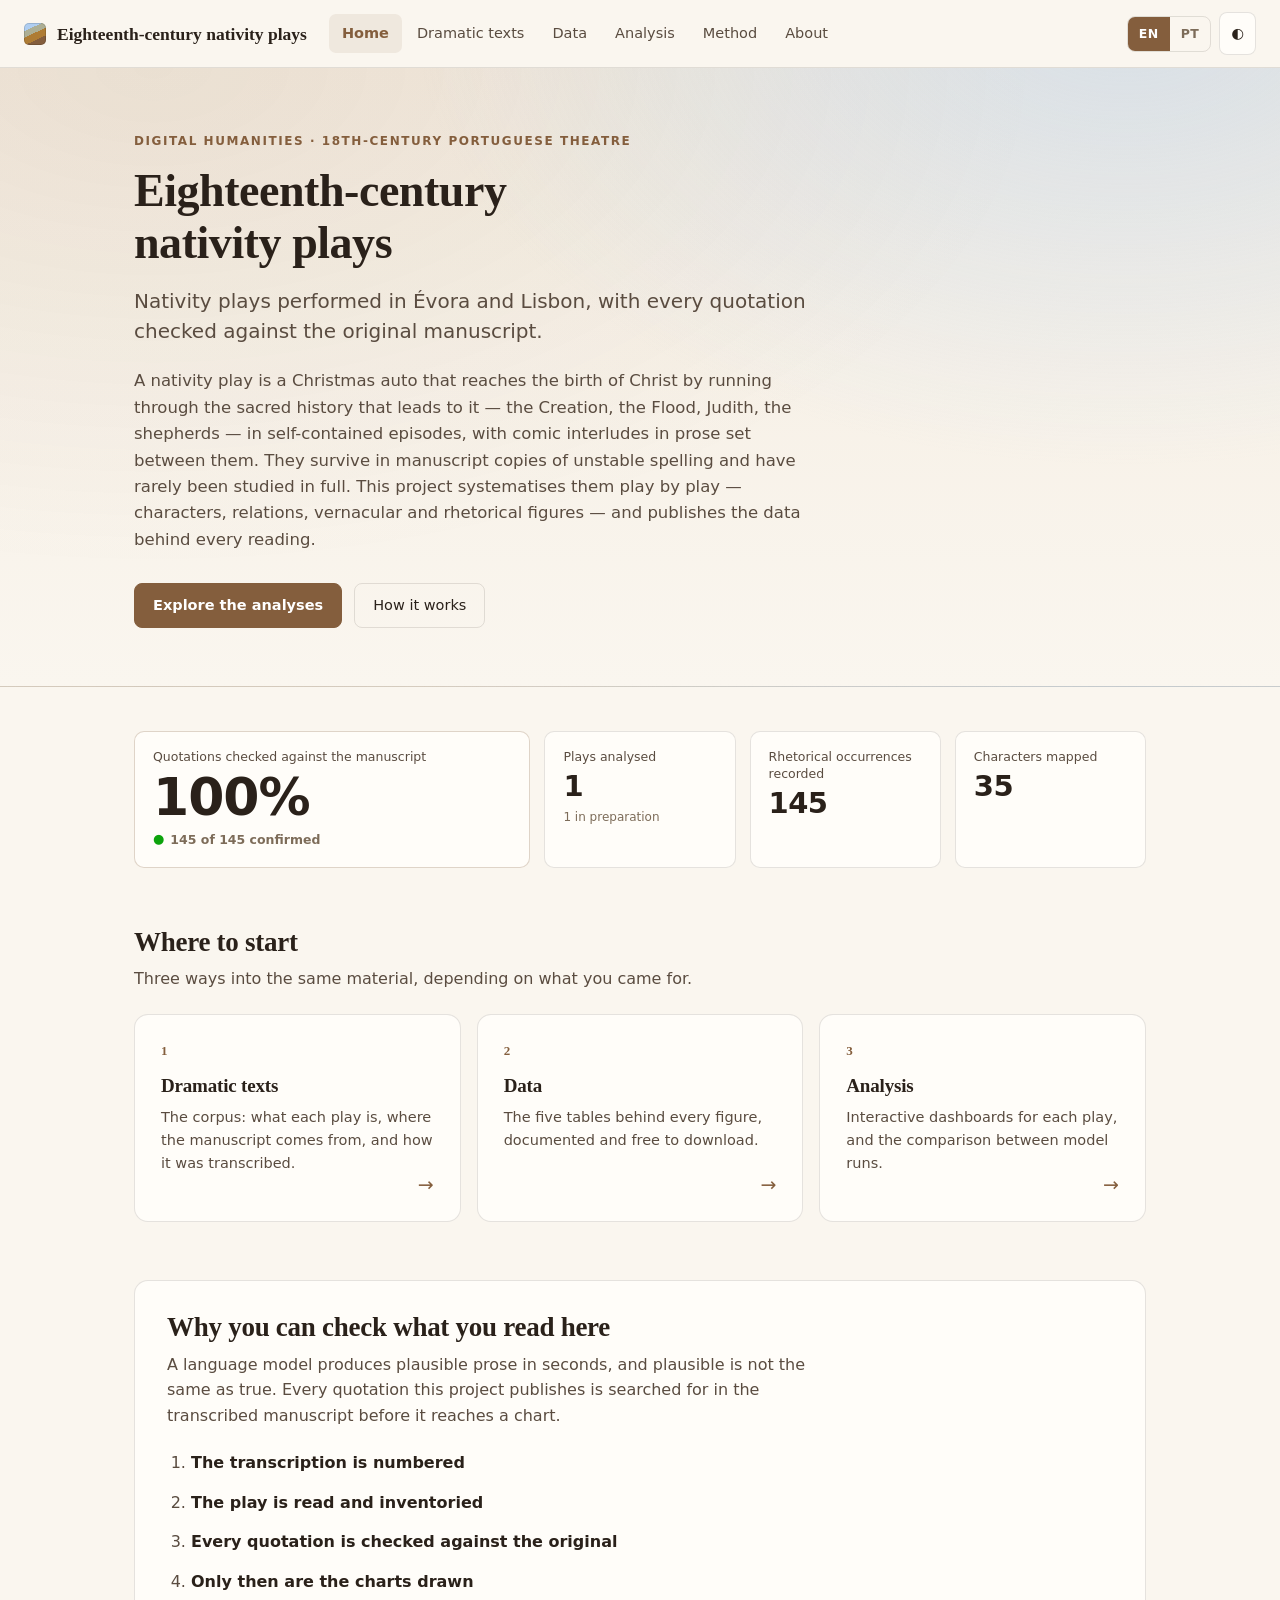
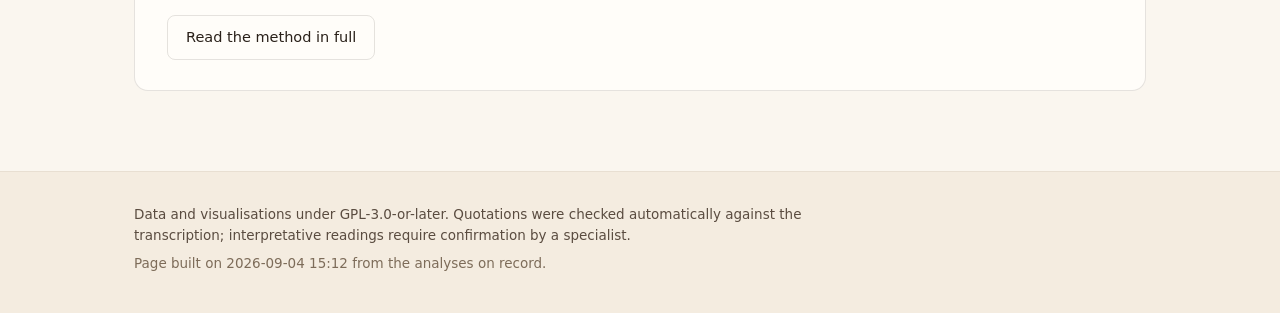
